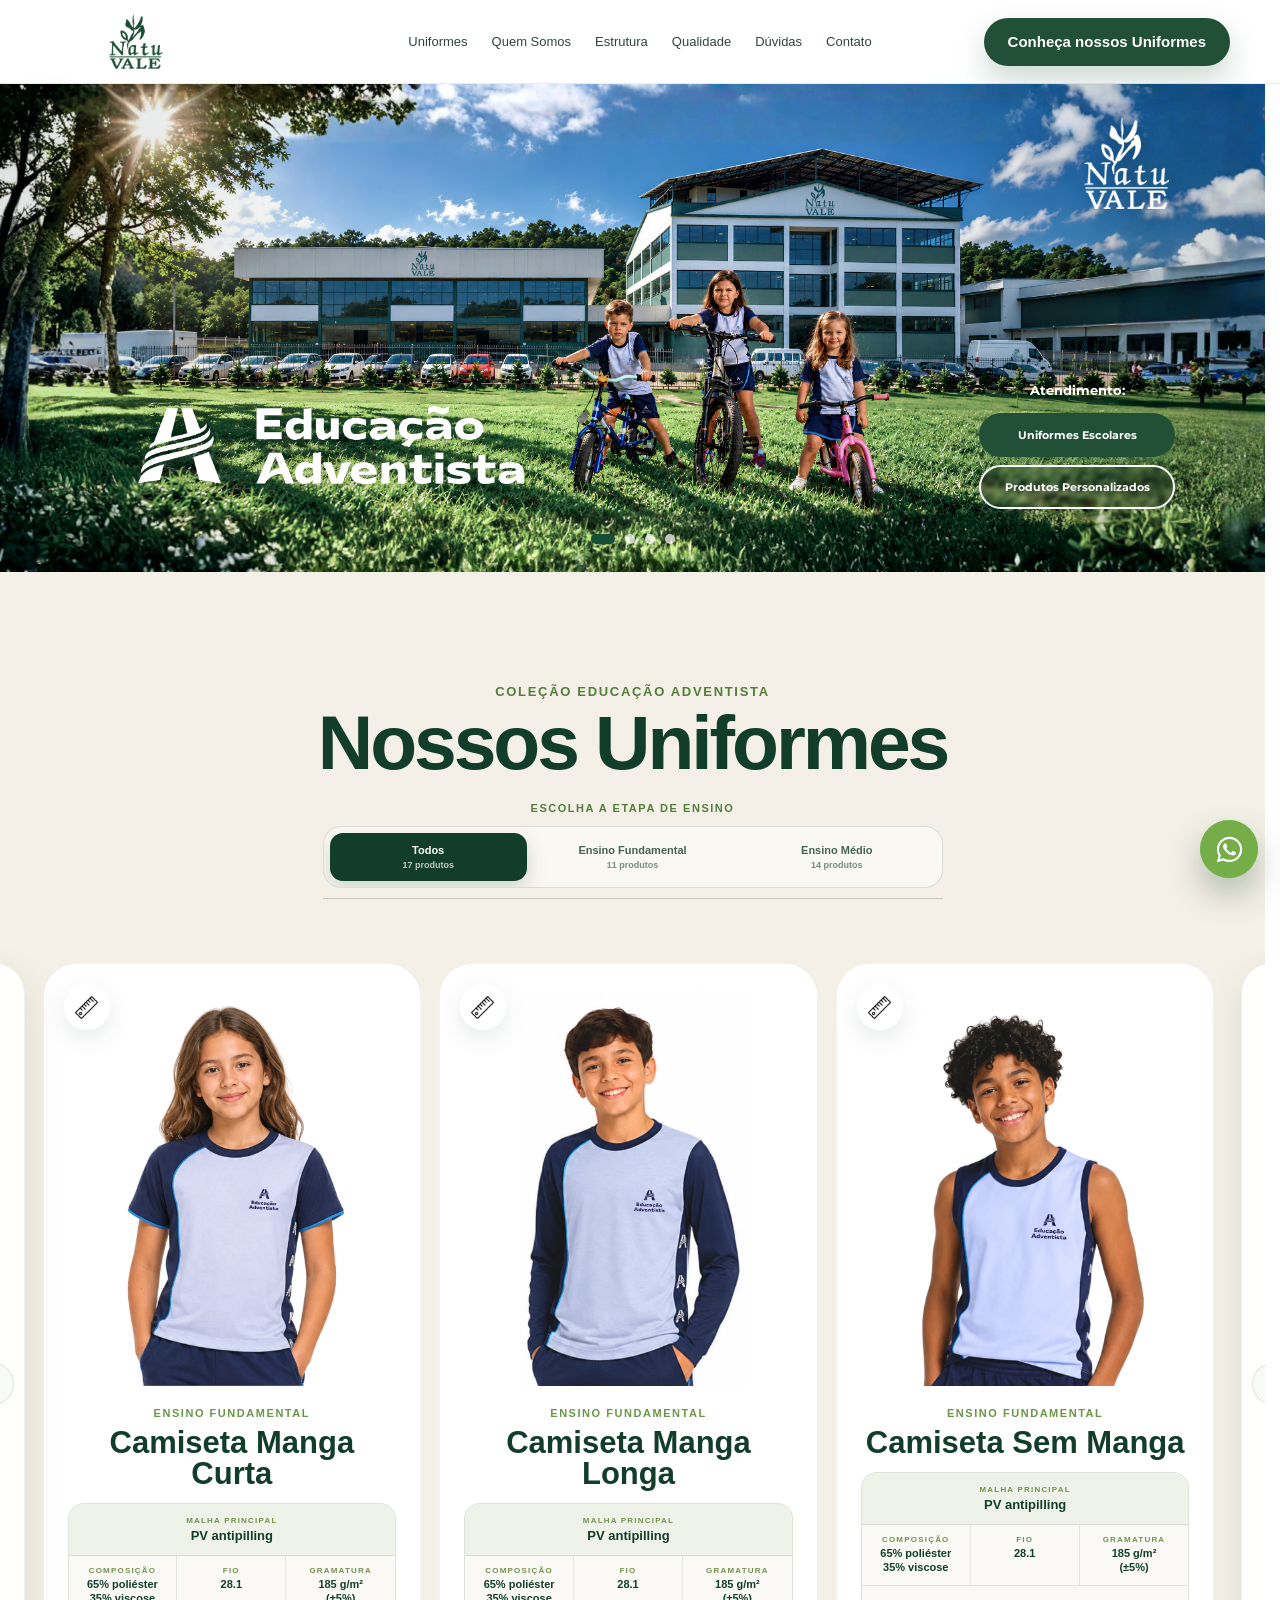
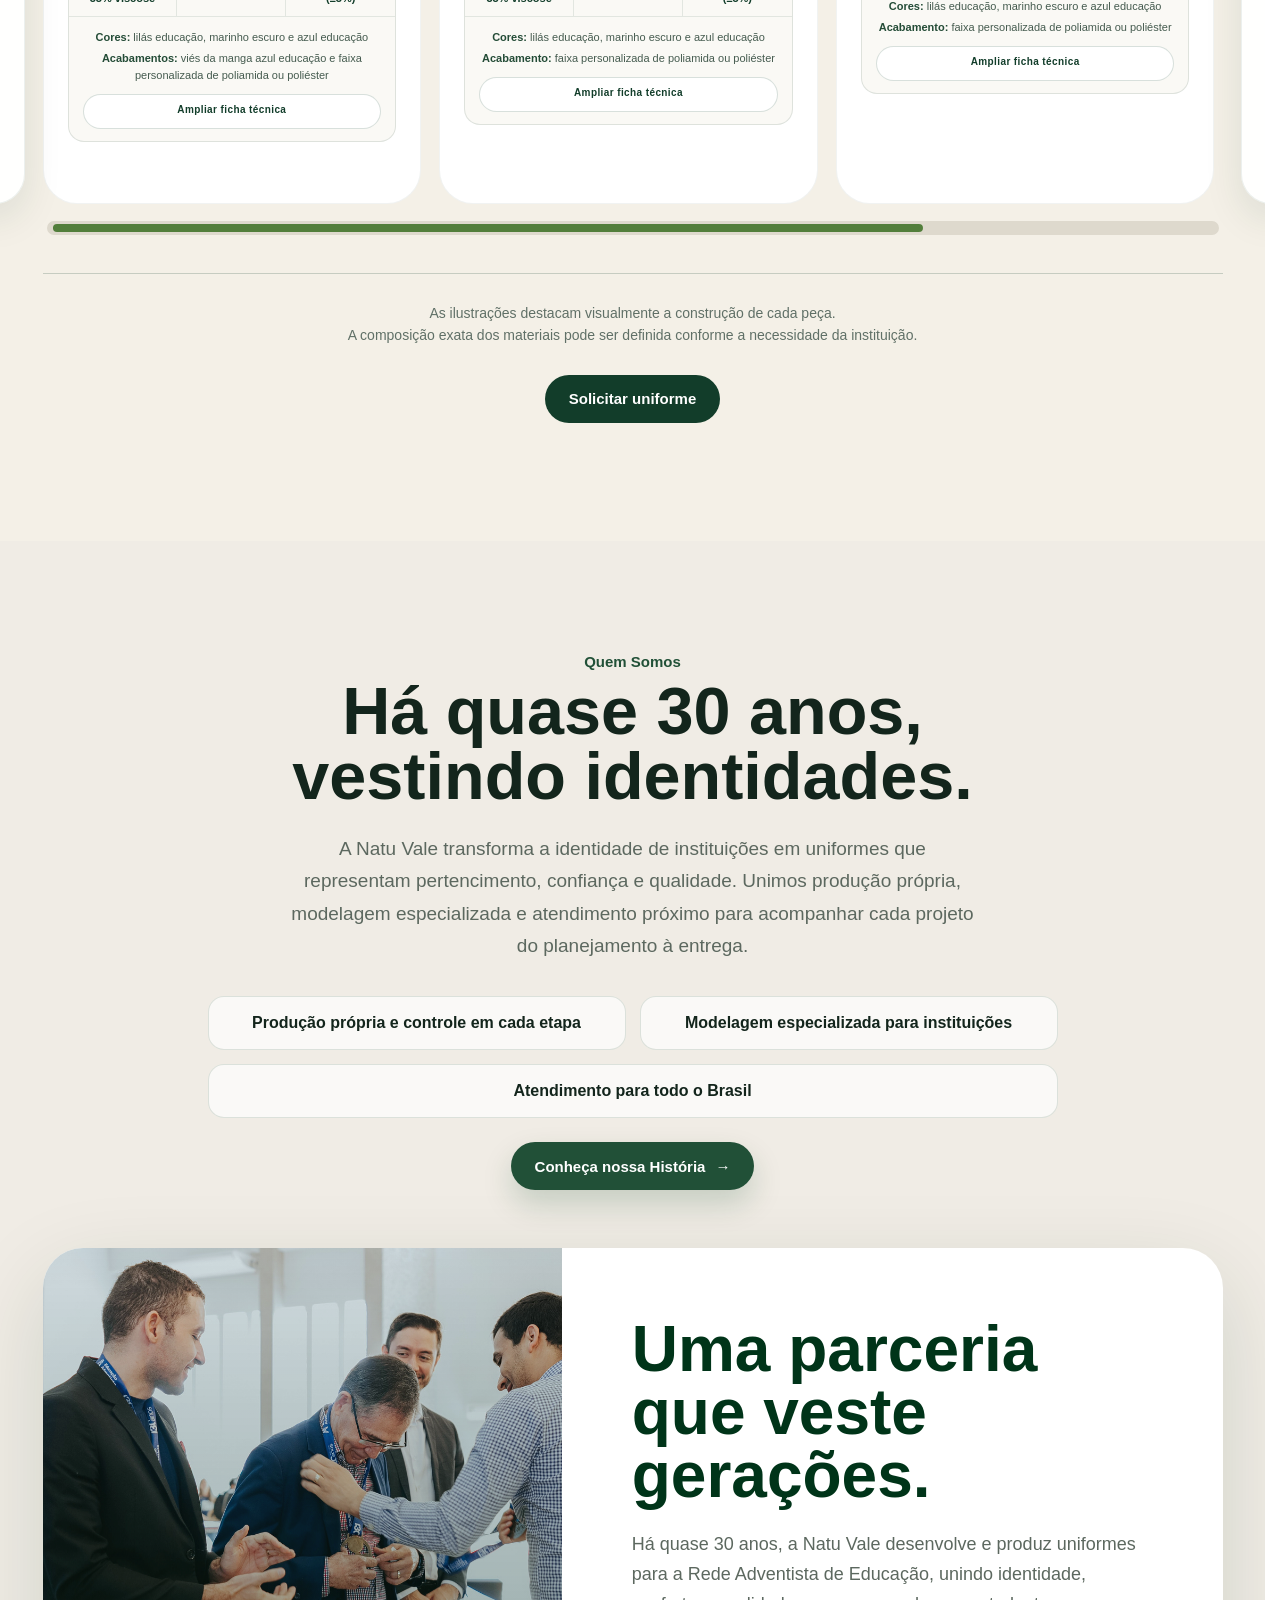
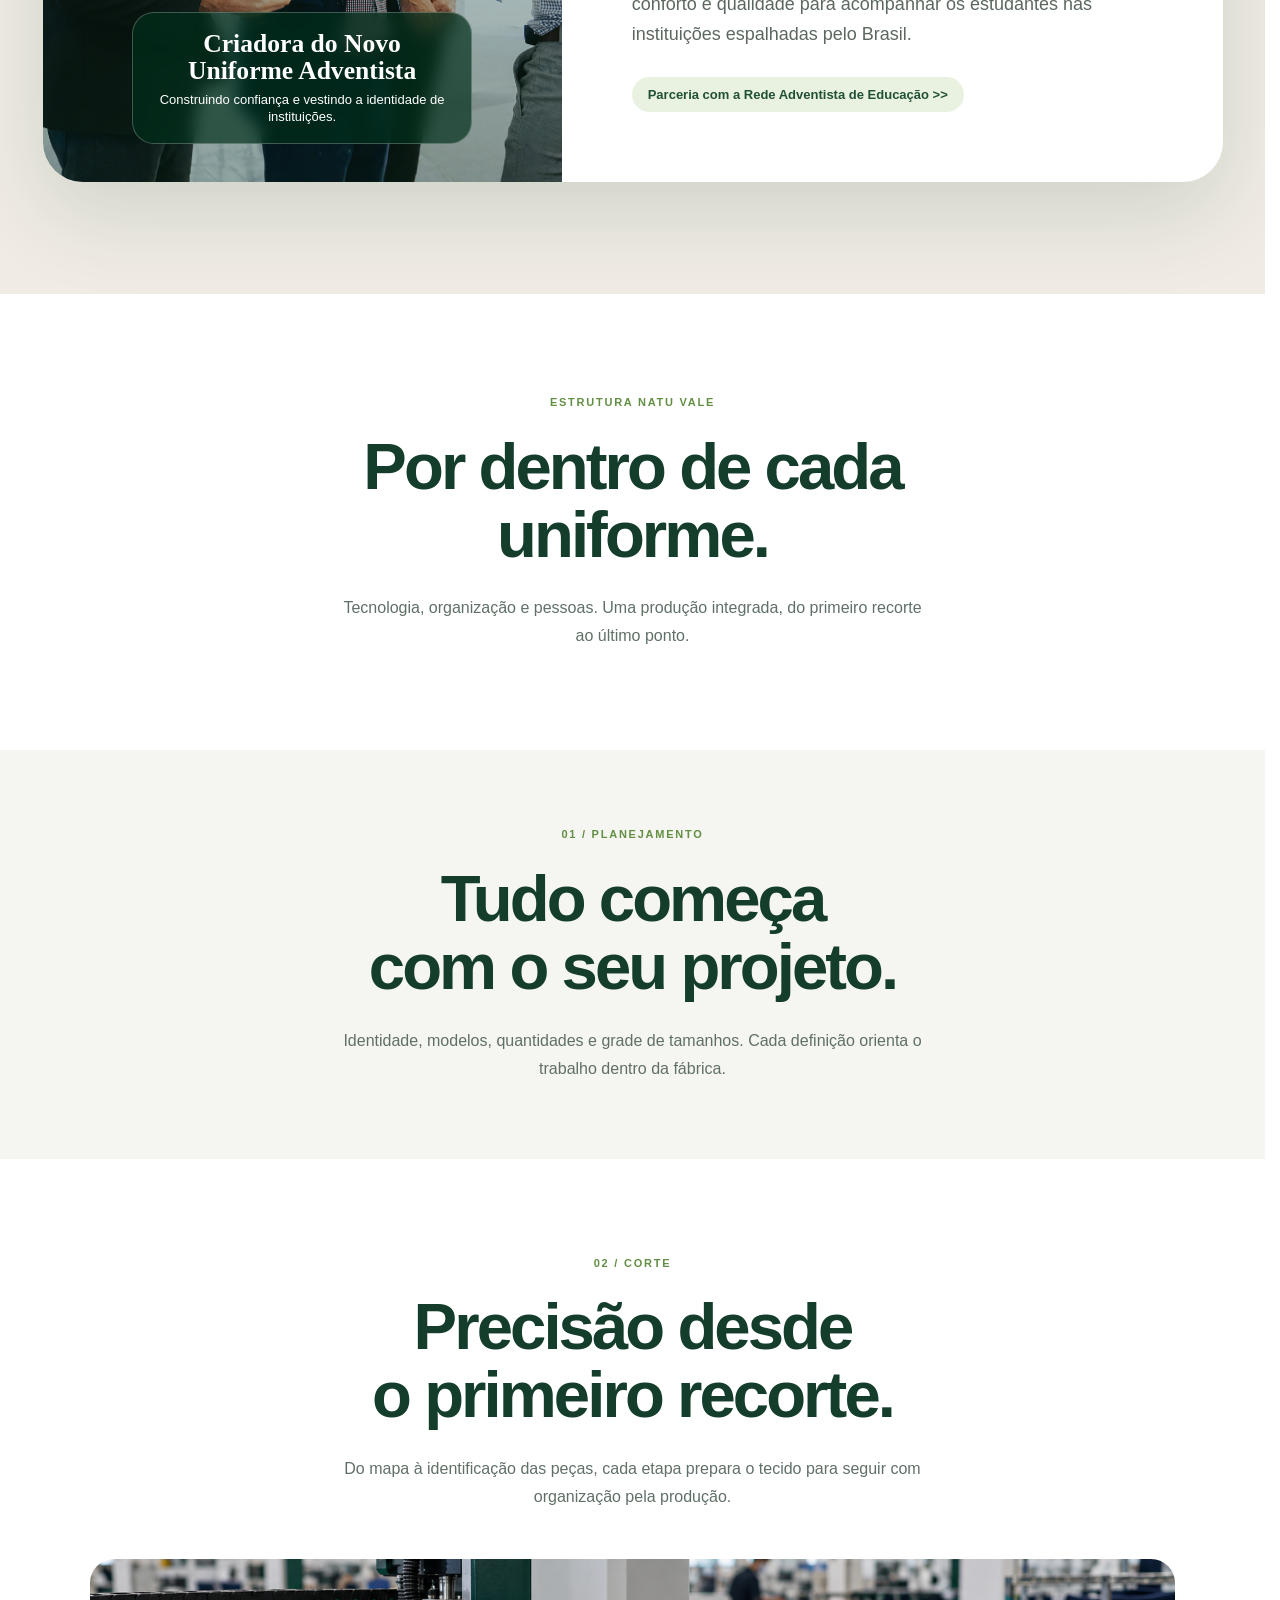
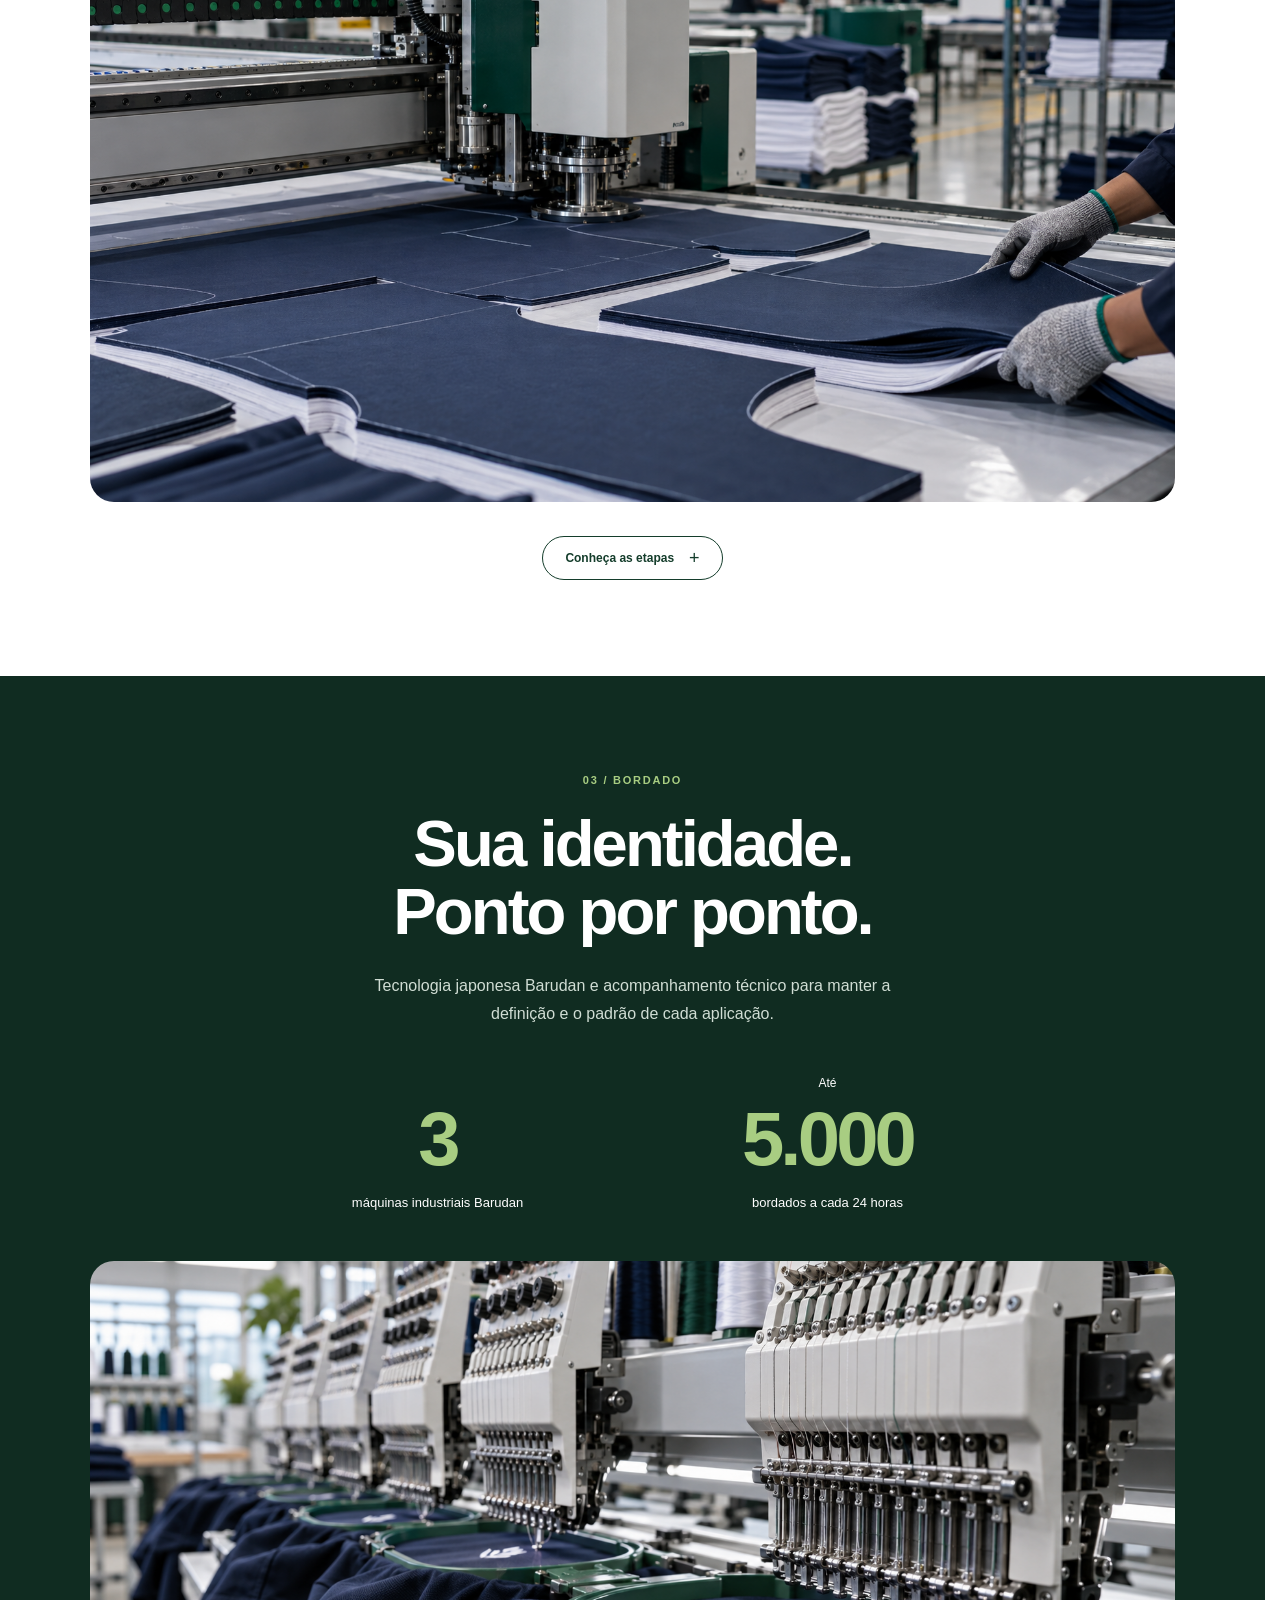
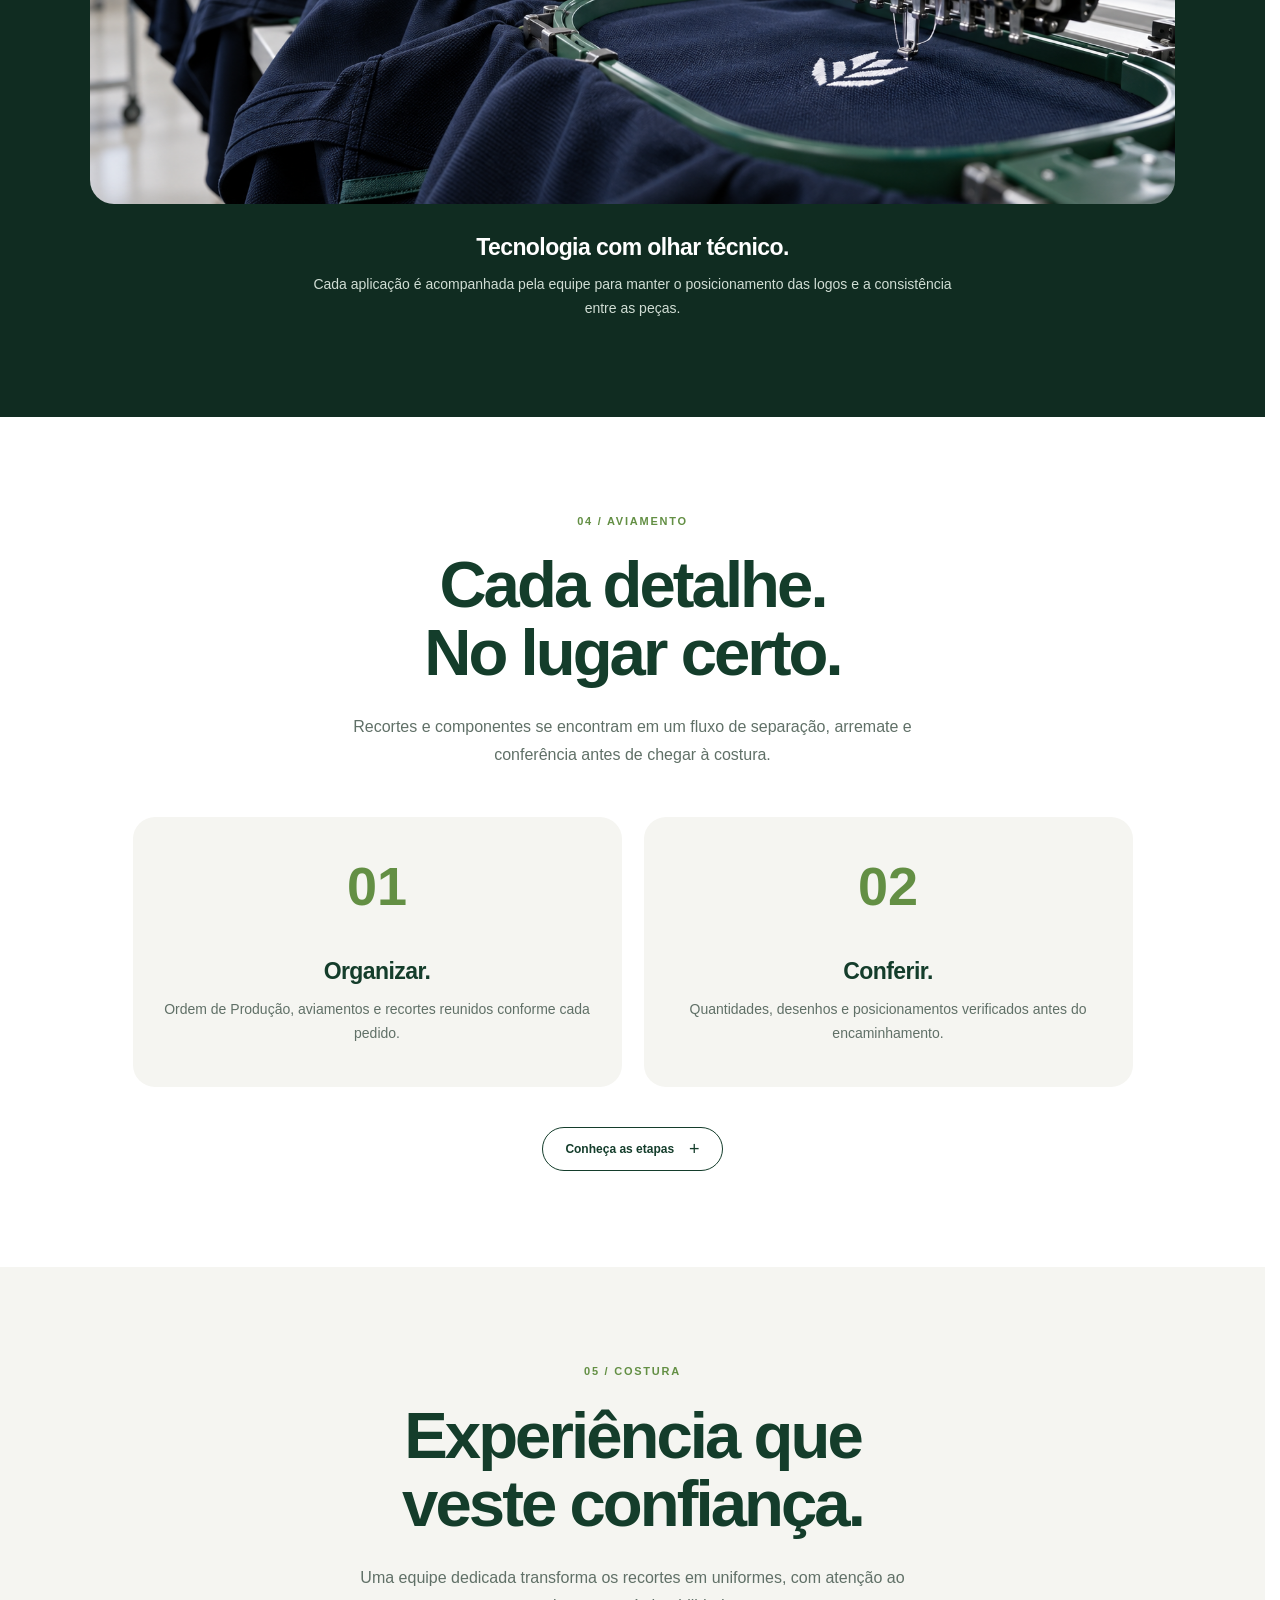
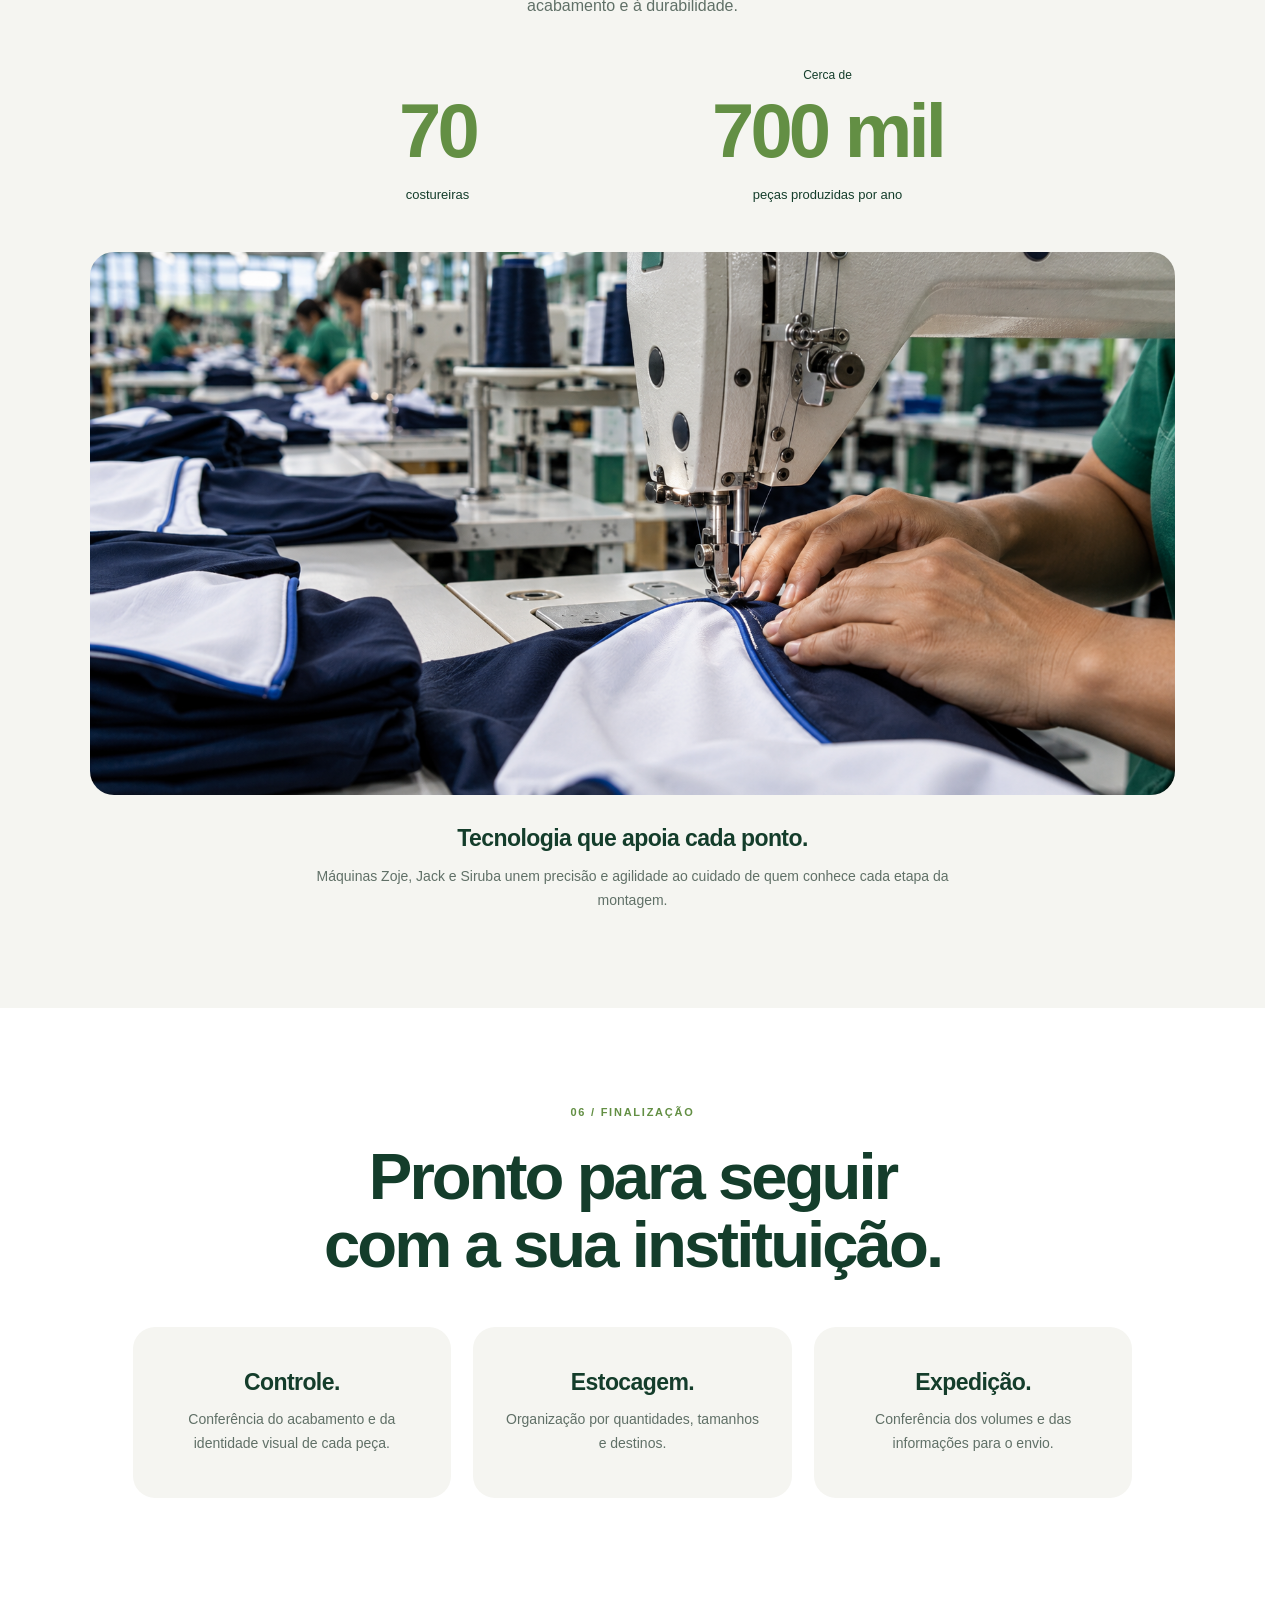
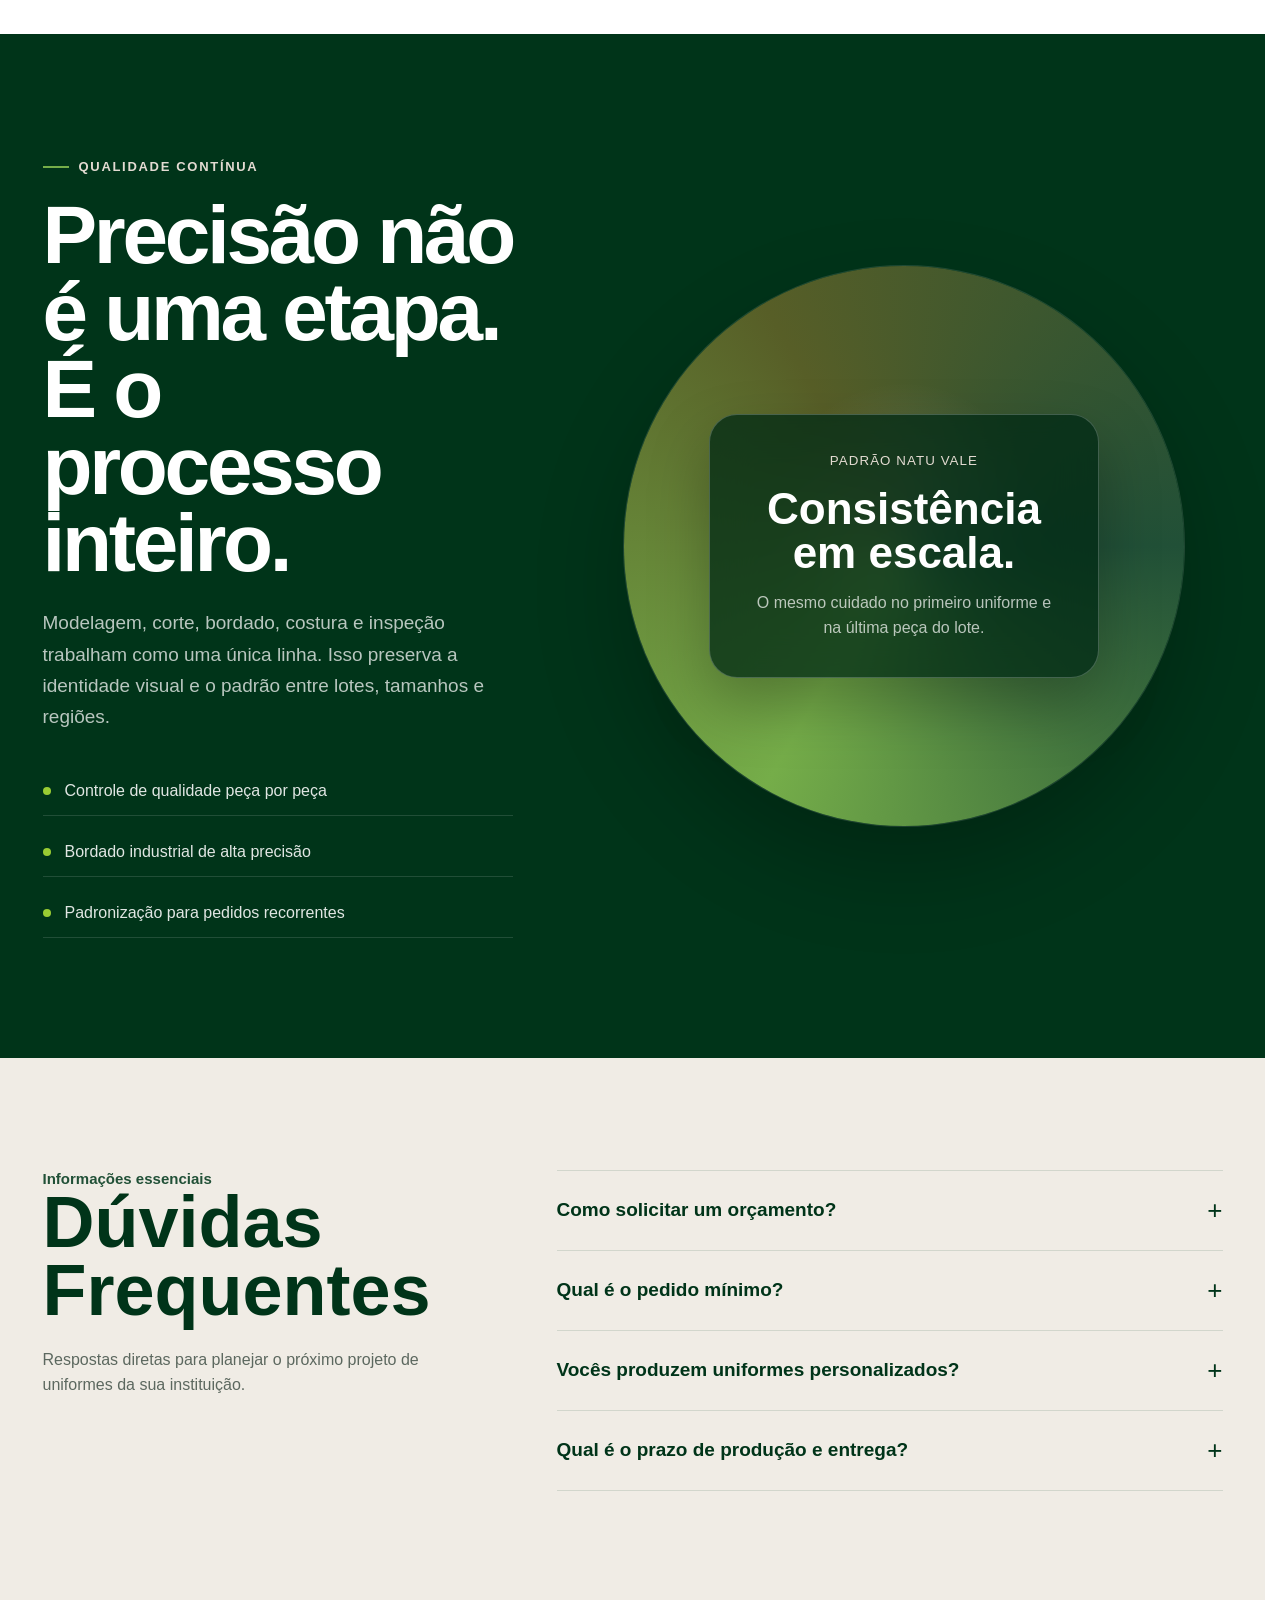
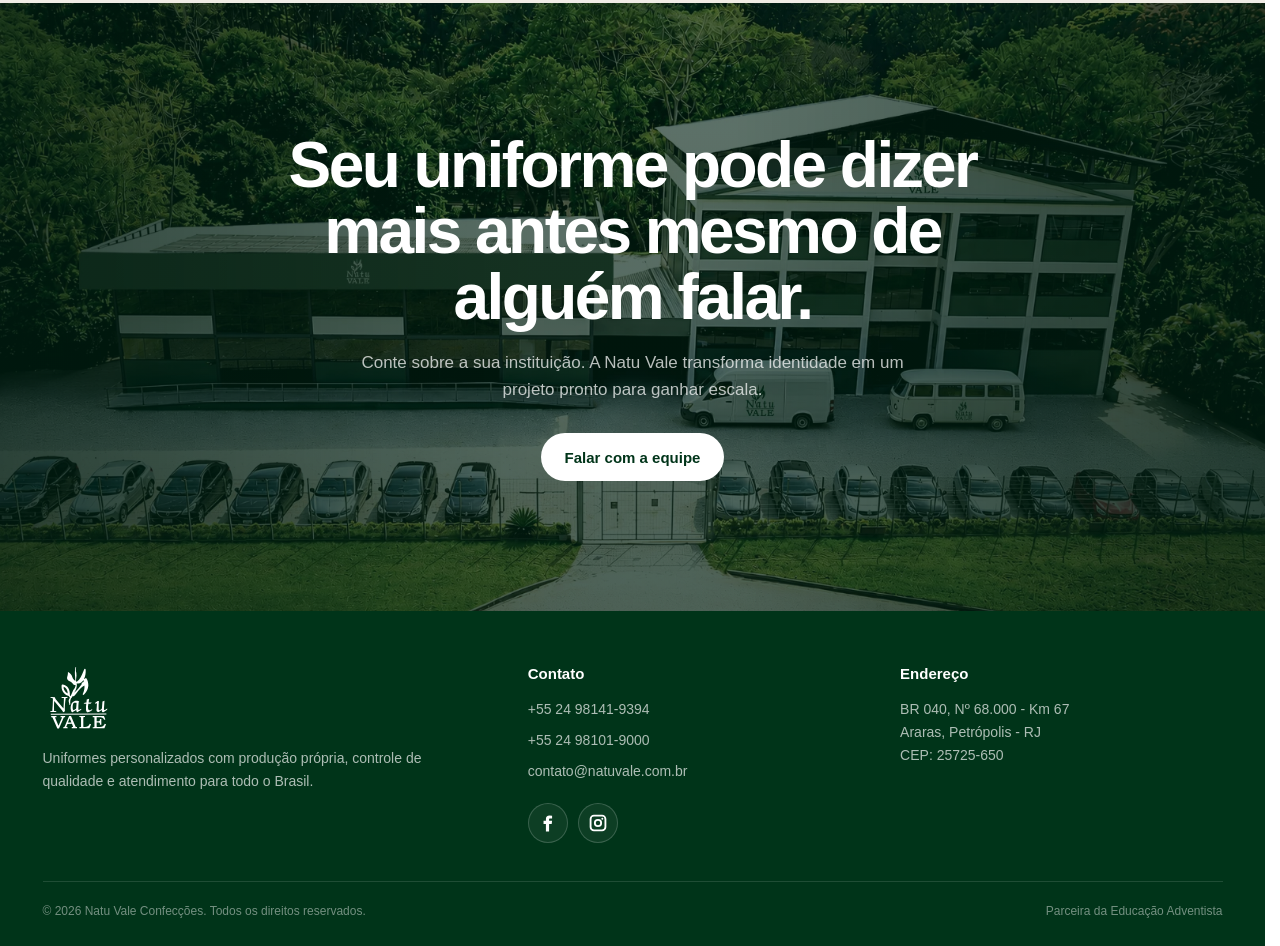
==== index.html @ 0381cebe "isso" ====
<!DOCTYPE html>
<!-- saved from url=(0143)index.html#processo -->
<html lang="pt-BR"><head><meta http-equiv="Content-Type" content="text/html; charset=UTF-8">
  
  <!-- REGRA PERMANENTE NVC: zoom para ampliar é permitido; reduzir abaixo de 100% e estender a página é proibido. -->
  <meta name="viewport" content="width=device-width, initial-scale=1.0, minimum-scale=1.0, maximum-scale=5.0, user-scalable=yes, viewport-fit=cover">
  <meta name="description" content="Natu Vale Confecções — uniformes personalizados com produção própria, precisão e entrega para todo o Brasil.">
  <title>Natu Vale | Uniformes institucionais com identidade</title>
  <meta property="og:type" content="website">
  <meta property="og:locale" content="pt_BR">
  <meta property="og:site_name" content="Natu Vale">
  <meta property="og:title" content="Natu Vale | Uniformes institucionais com identidade">
  <meta property="og:description" content="Uniformes personalizados com produção própria, precisão e entrega para todo o Brasil.">
  <meta property="og:image" content="https://fonts45.github.io/Natu-Vale/assets/imagens/imagem-ce8d0418743d558f2dca.png">
  <meta property="og:image:secure_url" content="https://fonts45.github.io/Natu-Vale/assets/imagens/imagem-ce8d0418743d558f2dca.png">
  <meta property="og:image:type" content="image/png">
  <meta property="og:image:width" content="1200">
  <meta property="og:image:height" content="630">
  <meta property="og:image:alt" content="Natu Vale — uniformes institucionais com identidade">
  <meta name="twitter:card" content="summary_large_image">
  <meta name="twitter:title" content="Natu Vale | Uniformes institucionais com identidade">
  <meta name="twitter:description" content="Uniformes personalizados com produção própria, precisão e entrega para todo o Brasil.">
  <meta name="twitter:image" content="https://fonts45.github.io/Natu-Vale/assets/imagens/imagem-ce8d0418743d558f2dca.png">
  <link rel="icon" type="image/png" href="./assets/imagens/imagem-e2601258a60584a646aa.png?v=2">
  <link rel="apple-touch-icon" href="./assets/imagens/imagem-e2601258a60584a646aa.png?v=2">
  <link rel="preconnect" href="https://fonts.googleapis.com/">
  <link rel="preconnect" href="https://fonts.gstatic.com/" crossorigin="">
  <link href="https://fonts.googleapis.com/css2?family=Montserrat:wght@600;700&amp;display=swap" rel="stylesheet">
  <style>
/* cyrillic-ext */
@font-face {
  font-family: 'EB Garamond';
  font-style: normal;
  font-weight: 500;
  font-display: swap;
  src: url(https://fonts.gstatic.com/s/ebgaramond/v33/SlGUmQSNjdsmc35JDF1K5GR4SDktYw.woff2) format('woff2');
  unicode-range: U+0460-052F, U+1C80-1C8A, U+20B4, U+2DE0-2DFF, U+A640-A69F, U+FE2E-FE2F;
}
/* cyrillic */
@font-face {
  font-family: 'EB Garamond';
  font-style: normal;
  font-weight: 500;
  font-display: swap;
  src: url(https://fonts.gstatic.com/s/ebgaramond/v33/SlGUmQSNjdsmc35JDF1K5GRxSDktYw.woff2) format('woff2');
  unicode-range: U+0301, U+0400-045F, U+0490-0491, U+04B0-04B1, U+2116;
}
/* greek-ext */
@font-face {
  font-family: 'EB Garamond';
  font-style: normal;
  font-weight: 500;
  font-display: swap;
  src: url(https://fonts.gstatic.com/s/ebgaramond/v33/SlGUmQSNjdsmc35JDF1K5GR5SDktYw.woff2) format('woff2');
  unicode-range: U+1F00-1FFF;
}
/* greek */
@font-face {
  font-family: 'EB Garamond';
  font-style: normal;
  font-weight: 500;
  font-display: swap;
  src: url(https://fonts.gstatic.com/s/ebgaramond/v33/SlGUmQSNjdsmc35JDF1K5GR2SDktYw.woff2) format('woff2');
  unicode-range: U+0370-0377, U+037A-037F, U+0384-038A, U+038C, U+038E-03A1, U+03A3-03FF;
}
/* vietnamese */
@font-face {
  font-family: 'EB Garamond';
  font-style: normal;
  font-weight: 500;
  font-display: swap;
  src: url(https://fonts.gstatic.com/s/ebgaramond/v33/SlGUmQSNjdsmc35JDF1K5GR6SDktYw.woff2) format('woff2');
  unicode-range: U+0102-0103, U+0110-0111, U+0128-0129, U+0168-0169, U+01A0-01A1, U+01AF-01B0, U+0300-0301, U+0303-0304, U+0308-0309, U+0323, U+0329, U+1EA0-1EF9, U+20AB;
}
/* latin-ext */
@font-face {
  font-family: 'EB Garamond';
  font-style: normal;
  font-weight: 500;
  font-display: swap;
  src: url(https://fonts.gstatic.com/s/ebgaramond/v33/SlGUmQSNjdsmc35JDF1K5GR7SDktYw.woff2) format('woff2');
  unicode-range: U+0100-02BA, U+02BD-02C5, U+02C7-02CC, U+02CE-02D7, U+02DD-02FF, U+0304, U+0308, U+0329, U+1D00-1DBF, U+1E00-1E9F, U+1EF2-1EFF, U+2020, U+20A0-20AB, U+20AD-20C0, U+2113, U+2C60-2C7F, U+A720-A7FF;
}
/* latin */
@font-face {
  font-family: 'EB Garamond';
  font-style: normal;
  font-weight: 500;
  font-display: swap;
  src: url(https://fonts.gstatic.com/s/ebgaramond/v33/SlGUmQSNjdsmc35JDF1K5GR1SDk.woff2) format('woff2');
  unicode-range: U+0000-00FF, U+0131, U+0152-0153, U+02BB-02BC, U+02C6, U+02DA, U+02DC, U+0304, U+0308, U+0329, U+2000-206F, U+20AC, U+2122, U+2191, U+2193, U+2212, U+2215, U+FEFF, U+FFFD;
}
/* cyrillic-ext */
@font-face {
  font-family: 'EB Garamond';
  font-style: normal;
  font-weight: 600;
  font-display: swap;
  src: url(https://fonts.gstatic.com/s/ebgaramond/v33/SlGUmQSNjdsmc35JDF1K5GR4SDktYw.woff2) format('woff2');
  unicode-range: U+0460-052F, U+1C80-1C8A, U+20B4, U+2DE0-2DFF, U+A640-A69F, U+FE2E-FE2F;
}
/* cyrillic */
@font-face {
  font-family: 'EB Garamond';
  font-style: normal;
  font-weight: 600;
  font-display: swap;
  src: url(https://fonts.gstatic.com/s/ebgaramond/v33/SlGUmQSNjdsmc35JDF1K5GRxSDktYw.woff2) format('woff2');
  unicode-range: U+0301, U+0400-045F, U+0490-0491, U+04B0-04B1, U+2116;
}
/* greek-ext */
@font-face {
  font-family: 'EB Garamond';
  font-style: normal;
  font-weight: 600;
  font-display: swap;
  src: url(https://fonts.gstatic.com/s/ebgaramond/v33/SlGUmQSNjdsmc35JDF1K5GR5SDktYw.woff2) format('woff2');
  unicode-range: U+1F00-1FFF;
}
/* greek */
@font-face {
  font-family: 'EB Garamond';
  font-style: normal;
  font-weight: 600;
  font-display: swap;
  src: url(https://fonts.gstatic.com/s/ebgaramond/v33/SlGUmQSNjdsmc35JDF1K5GR2SDktYw.woff2) format('woff2');
  unicode-range: U+0370-0377, U+037A-037F, U+0384-038A, U+038C, U+038E-03A1, U+03A3-03FF;
}
/* vietnamese */
@font-face {
  font-family: 'EB Garamond';
  font-style: normal;
  font-weight: 600;
  font-display: swap;
  src: url(https://fonts.gstatic.com/s/ebgaramond/v33/SlGUmQSNjdsmc35JDF1K5GR6SDktYw.woff2) format('woff2');
  unicode-range: U+0102-0103, U+0110-0111, U+0128-0129, U+0168-0169, U+01A0-01A1, U+01AF-01B0, U+0300-0301, U+0303-0304, U+0308-0309, U+0323, U+0329, U+1EA0-1EF9, U+20AB;
}
/* latin-ext */
@font-face {
  font-family: 'EB Garamond';
  font-style: normal;
  font-weight: 600;
  font-display: swap;
  src: url(https://fonts.gstatic.com/s/ebgaramond/v33/SlGUmQSNjdsmc35JDF1K5GR7SDktYw.woff2) format('woff2');
  unicode-range: U+0100-02BA, U+02BD-02C5, U+02C7-02CC, U+02CE-02D7, U+02DD-02FF, U+0304, U+0308, U+0329, U+1D00-1DBF, U+1E00-1E9F, U+1EF2-1EFF, U+2020, U+20A0-20AB, U+20AD-20C0, U+2113, U+2C60-2C7F, U+A720-A7FF;
}
/* latin */
@font-face {
  font-family: 'EB Garamond';
  font-style: normal;
  font-weight: 600;
  font-display: swap;
  src: url(https://fonts.gstatic.com/s/ebgaramond/v33/SlGUmQSNjdsmc35JDF1K5GR1SDk.woff2) format('woff2');
  unicode-range: U+0000-00FF, U+0131, U+0152-0153, U+02BB-02BC, U+02C6, U+02DA, U+02DC, U+0304, U+0308, U+0329, U+2000-206F, U+20AC, U+2122, U+2191, U+2193, U+2212, U+2215, U+FEFF, U+FFFD;
}
/* cyrillic-ext */
@font-face {
  font-family: 'EB Garamond';
  font-style: normal;
  font-weight: 700;
  font-display: swap;
  src: url(https://fonts.gstatic.com/s/ebgaramond/v33/SlGUmQSNjdsmc35JDF1K5GR4SDktYw.woff2) format('woff2');
  unicode-range: U+0460-052F, U+1C80-1C8A, U+20B4, U+2DE0-2DFF, U+A640-A69F, U+FE2E-FE2F;
}
/* cyrillic */
@font-face {
  font-family: 'EB Garamond';
  font-style: normal;
  font-weight: 700;
  font-display: swap;
  src: url(https://fonts.gstatic.com/s/ebgaramond/v33/SlGUmQSNjdsmc35JDF1K5GRxSDktYw.woff2) format('woff2');
  unicode-range: U+0301, U+0400-045F, U+0490-0491, U+04B0-04B1, U+2116;
}
/* greek-ext */
@font-face {
  font-family: 'EB Garamond';
  font-style: normal;
  font-weight: 700;
  font-display: swap;
  src: url(https://fonts.gstatic.com/s/ebgaramond/v33/SlGUmQSNjdsmc35JDF1K5GR5SDktYw.woff2) format('woff2');
  unicode-range: U+1F00-1FFF;
}
/* greek */
@font-face {
  font-family: 'EB Garamond';
  font-style: normal;
  font-weight: 700;
  font-display: swap;
  src: url(https://fonts.gstatic.com/s/ebgaramond/v33/SlGUmQSNjdsmc35JDF1K5GR2SDktYw.woff2) format('woff2');
  unicode-range: U+0370-0377, U+037A-037F, U+0384-038A, U+038C, U+038E-03A1, U+03A3-03FF;
}
/* vietnamese */
@font-face {
  font-family: 'EB Garamond';
  font-style: normal;
  font-weight: 700;
  font-display: swap;
  src: url(https://fonts.gstatic.com/s/ebgaramond/v33/SlGUmQSNjdsmc35JDF1K5GR6SDktYw.woff2) format('woff2');
  unicode-range: U+0102-0103, U+0110-0111, U+0128-0129, U+0168-0169, U+01A0-01A1, U+01AF-01B0, U+0300-0301, U+0303-0304, U+0308-0309, U+0323, U+0329, U+1EA0-1EF9, U+20AB;
}
/* latin-ext */
@font-face {
  font-family: 'EB Garamond';
  font-style: normal;
  font-weight: 700;
  font-display: swap;
  src: url(https://fonts.gstatic.com/s/ebgaramond/v33/SlGUmQSNjdsmc35JDF1K5GR7SDktYw.woff2) format('woff2');
  unicode-range: U+0100-02BA, U+02BD-02C5, U+02C7-02CC, U+02CE-02D7, U+02DD-02FF, U+0304, U+0308, U+0329, U+1D00-1DBF, U+1E00-1E9F, U+1EF2-1EFF, U+2020, U+20A0-20AB, U+20AD-20C0, U+2113, U+2C60-2C7F, U+A720-A7FF;
}
/* latin */
@font-face {
  font-family: 'EB Garamond';
  font-style: normal;
  font-weight: 700;
  font-display: swap;
  src: url(https://fonts.gstatic.com/s/ebgaramond/v33/SlGUmQSNjdsmc35JDF1K5GR1SDk.woff2) format('woff2');
  unicode-range: U+0000-00FF, U+0131, U+0152-0153, U+02BB-02BC, U+02C6, U+02DA, U+02DC, U+0304, U+0308, U+0329, U+2000-206F, U+20AC, U+2122, U+2191, U+2193, U+2212, U+2215, U+FEFF, U+FFFD;
}


    .history-view{position:fixed;inset:0;z-index:3000;background:#f7f3eb}
    .history-view[hidden]{display:none}
    .history-view iframe{display:block;width:100%;height:100%;border:0;background:#f7f3eb}
    body.history-view-open{overflow:hidden}
  
    @media(max-width:640px){
      .about-partner-card .about-inline-visual{align-items:center;justify-content:center}
      .about-inline-seal{margin:auto;text-align:center}
      .about-inline-seal strong,.about-inline-seal span{text-align:center}
    }
    @media(hover:none),(pointer:coarse){
      .about-partner-card .about-inline-visual{align-items:center;justify-content:center}
      .about-inline-seal{margin:auto;text-align:center}
      .about-inline-seal strong,.about-inline-seal span{text-align:center}
    }
  
    /* Qualidade centralizada e processos em grade nas versões compactas. */
    @media(max-width:980px){
      .steps{grid-template-columns:repeat(3,minmax(0,1fr));gap:14px;background:transparent}
      .step{min-height:185px;padding:20px 16px;border:1px solid var(--line);border-radius:20px;background:var(--white)}
    }
    @media(hover:none),(pointer:coarse){
      .precision-copy{text-align:center}
      .precision-copy .eyebrow{justify-content:center}
      .precision-copy>p{margin-left:auto;margin-right:auto;text-align:center}
      .feature-list{justify-items:stretch}
      .feature{justify-content:center;text-align:center}
      .steps{grid-template-columns:repeat(3,minmax(0,1fr));gap:14px;background:transparent}
      .step{min-height:185px;padding:20px 16px;border:1px solid var(--line);border-radius:20px;background:var(--white)}
    }
    @media(max-width:640px){
      .precision-copy{text-align:center}
      .precision-copy .eyebrow{justify-content:center}
      .precision-copy>p{margin-left:auto;margin-right:auto;text-align:center}
      .feature-list{justify-items:stretch}
      .feature{justify-content:center;text-align:center}
      .steps{grid-template-columns:repeat(2,minmax(0,1fr));gap:11px;background:transparent}
      .step{min-height:168px;padding:16px 12px;border:1px solid var(--line);border-radius:18px;background:var(--white)}
      .step b{font-size:11px}
      .step h3{margin-top:11px;font-size:clamp(16px,4.4vw,20px);line-height:1.08}
      .step p{margin-top:7px;font-size:12px;line-height:1.38}
    }
    @media (hover:none) and (max-width:640px), (pointer:coarse) and (max-width:640px){
      .steps{grid-template-columns:repeat(2,minmax(0,1fr));gap:11px}
    }
    @media (hover:none) and (min-width:1180px), (pointer:coarse) and (min-width:1180px){
      .steps{grid-template-columns:repeat(4,minmax(0,1fr));gap:14px;background:transparent}
      .step{padding:22px 18px;border:1px solid var(--line);background:var(--white)}
    }
  
    /* Regra global: nunca separar uma palavra entre duas linhas */
    :where(h1,h2,h3,h4,h5,h6,p,a,button,span,strong,b,small,li,label){
      overflow-wrap: normal !important;
      word-break: normal !important;
      hyphens: none !important;
    }
</style>
  <style>
    :root{
      --white:#FFFFFF;--off-white:#F0ECE5;--institutional:#215037;--dark:#003419;
      --moss:#575E27;--orange-soft:#E3DBD2;--post-green:#75AD49;--light-green:#99CC33;
      --ink:#13251C;--muted:#5C685F;--line:rgba(33,80,55,.14);
      --title:"Arial Rounded MT Bold","Trebuchet MS","Segoe UI",sans-serif;
      --subtitle:"Trebuchet MS","Segoe UI",Arial,sans-serif;
      --body:"Segoe UI",Arial,sans-serif;
      --radius:32px;--shadow:0 30px 90px rgba(0,52,25,.14);
    }
    *{box-sizing:border-box;margin:0;padding:0}
    html{scroll-behavior:smooth}
    body{background:var(--white);color:var(--ink);font-family:var(--body);-webkit-font-smoothing:antialiased;overflow-x:hidden}
    a{color:inherit;text-decoration:none}
    button,a{touch-action:manipulation}
    .container{width:min(1180px,calc(100% - 40px));margin-inline:auto}
    .section{padding:112px 0}
    .brand-mark{display:block;width:62px;height:54px;background:url("./assets/imagens/imagem-9568aa8dc3ceaf195640.svg") center/contain no-repeat;flex:0 0 auto}
    .brand-mark--white{filter:brightness(0) invert(1)}
    .site-header{position:fixed;inset:0 0 auto;z-index:100;height:84px;border-bottom:1px solid rgba(33,80,55,.10);background:rgba(255,255,255,.82);backdrop-filter:saturate(180%) blur(18px);-webkit-backdrop-filter:saturate(180%) blur(18px)}
    .nav{height:100%;display:grid;grid-template-columns:1fr auto 1fr;align-items:center;gap:24px}
    .brand-link{width:168px;height:80px;border-radius:10px;display:flex;align-items:center;justify-content:center;overflow:hidden}.brand-logo{display:block;width:64px;height:60px;object-fit:contain;transform:none}
    .nav-links{display:flex;align-items:center;justify-content:center;gap:24px;font-size:13px;color:#31453A}
    .nav-links a{position:relative;padding:10px 0}
    .nav-links a::after{content:"";position:absolute;left:50%;right:50%;bottom:4px;height:1px;background:var(--institutional);transition:.25s ease}
    .nav-links a:hover::after{left:0;right:0}
    .nav-action{justify-self:end}
    .button{min-height:48px;display:inline-flex;align-items:center;justify-content:center;gap:10px;padding:0 24px;border-radius:999px;font-size:15px;font-weight:700;transition:transform .25s ease,box-shadow .25s ease,background .25s ease}
    .button:hover{transform:translateY(-2px)}
    .button-dark{color:var(--white);background:var(--institutional);box-shadow:0 14px 30px rgba(33,80,55,.22)}
    .button-dark:hover{background:var(--dark);box-shadow:0 18px 38px rgba(0,52,25,.27)}
    .button-light{background:var(--white);color:var(--dark)}
    .button-outline{border:1px solid rgba(0,52,25,.24);color:var(--dark)}
    .hero{min-height:min(88svh,820px);display:flex;align-items:center;padding:136px 0 72px;position:relative;overflow:hidden;isolation:isolate;background:#123d2a}
    .hero-slides{position:absolute;z-index:-2;inset:0;background:#123d2a}
    .hero-slide{position:absolute;inset:-1%;width:102%;height:102%;display:block;object-fit:cover;object-position:center;opacity:0;transform:scale(1.045);transition:opacity 1.25s ease,transform 7s linear;will-change:opacity,transform}
    .hero-slide.is-active{opacity:1;transform:scale(1)}
    .hero::before{content:"";position:absolute;inset:0;z-index:-1;background:linear-gradient(180deg,rgba(0,30,14,.16),rgba(0,30,14,.04) 52%,rgba(0,30,14,.42))}
    .hero-grid{display:block;position:relative;z-index:1}
    .hero-copy{max-width:820px;margin:0 auto;text-align:center;color:var(--white);text-shadow:0 2px 24px rgba(0,30,14,.5)}
    .eyebrow{display:inline-flex;align-items:center;gap:10px;margin-bottom:22px;color:var(--institutional);font-family:var(--subtitle);font-size:13px;font-weight:700;letter-spacing:.13em;text-transform:uppercase}
    .eyebrow::before{content:"";width:26px;height:2px;background:var(--post-green)}
    .hero .eyebrow{justify-content:center;margin-bottom:8px;color:var(--white);font-family:var(--subtitle);font-size:15px;font-weight:800;letter-spacing:.15em}
    .hero .eyebrow::before{display:none}
    .hero h1{max-width:820px;color:var(--white);font-family:var(--title);font-size:clamp(48px,5.4vw,76px);font-weight:900;letter-spacing:-.035em;line-height:1.02}
    .hero-title-line{display:inline-block;white-space:nowrap}
    .hero-tagline{margin-top:14px;color:var(--white);font-family:var(--title);font-size:clamp(27px,3vw,42px);font-weight:600;letter-spacing:-.025em;line-height:1}
    .hero-lead{max-width:900px;margin:22px auto 0;color:rgba(255,255,255,.94);font-family:var(--subtitle);font-size:clamp(18px,1.7vw,22px);font-weight:600;line-height:1.5;white-space:nowrap}
    .hero-lead-break{display:inline}
    .hero-actions{display:flex;flex-wrap:wrap;justify-content:center;gap:12px;margin-top:34px}
    .hero-service-label{flex:0 0 100%;display:block;margin-bottom:2px;color:#fff;font-family:var(--subtitle);font-size:16px;font-weight:800;letter-spacing:.03em;text-align:center}
    .hero .button{text-shadow:none}
    .hero .button-outline{border-color:rgba(255,255,255,.72);color:var(--white);background:rgba(0,30,14,.22);backdrop-filter:blur(12px)}
    .hero .button-outline:hover{border-color:var(--white);background:rgba(255,255,255,.14)}
    .hero-note{width:max-content;max-width:100%;display:flex;align-items:center;gap:11px;margin-top:28px;color:var(--muted);font-size:13px;border-radius:999px;transition:color .25s ease}
    .hero-note:hover{color:var(--institutional)}
    .hero-note i{position:relative;width:7px;height:7px;flex:0 0 auto;border-radius:50%;background:var(--post-green);box-shadow:0 0 0 6px rgba(117,173,73,.14)}
    .hero-note i::after{content:"";position:absolute;inset:-6px;border-radius:50%;background:rgba(153,204,51,.28);animation:history-pulse 2s ease-out infinite;z-index:-1}
    @keyframes history-pulse{0%{transform:scale(.55);opacity:.75}68%,100%{transform:scale(2.35);opacity:0}}
    .hero-trust{display:grid;grid-template-columns:repeat(2,minmax(0,1fr));gap:11px 20px;max-width:780px;margin:28px auto 0;padding:18px 22px;border:1px solid rgba(255,255,255,.25);border-radius:22px;background:rgba(0,30,14,.34);backdrop-filter:blur(14px);text-shadow:none}
.hero-trust span{display:flex;align-items:center;gap:10px;color:rgba(255,255,255,.92);font-family:Calibri,"Segoe UI",Arial,sans-serif;font-size:15px;line-height:1.4;text-align:left}
.hero-trust span::before{content:"";display:block;width:20px;height:20px;flex:0 0 20px;border-radius:50%;background:radial-gradient(circle at center,#76b64a 0 4px,rgba(153,204,51,.18) 4.5px 100%)}
    .fabric-stage{min-height:620px;position:relative;border-radius:48px;overflow:hidden;background:radial-gradient(circle at 76% 20%,rgba(255,255,255,.14),transparent 24%),linear-gradient(145deg,var(--institutional),var(--dark) 74%);box-shadow:var(--shadow);isolation:isolate}
    .fabric-stage::before{content:"";position:absolute;inset:0;background-image:radial-gradient(rgba(255,255,255,.16) 1.1px,transparent 1.1px);background-size:22px 22px;mask-image:linear-gradient(135deg,transparent 15%,#000 70%);opacity:.45}
    .fabric-botanical-art{position:absolute;z-index:0;inset:-4%;width:108%;height:108%;object-fit:cover;transform:translate3d(var(--art-x,0),var(--art-y,0),0) scale(1.035);transition:transform .32s cubic-bezier(.2,.7,.2,1),filter .32s ease;will-change:transform;filter:saturate(.98) contrast(1.02)}
    .fabric-stage:hover .fabric-botanical-art{filter:saturate(1.06) contrast(1.03)}
    .hero-products{position:absolute;z-index:1;inset:42px 24px 142px;pointer-events:none}
    .hero-product{position:absolute;top:38px;width:39%;height:78%;border:1px solid rgba(255,255,255,.5);border-radius:25px;overflow:hidden;background:#fcf0d9;box-shadow:0 24px 48px rgba(0,30,14,.24);transition:transform .5s cubic-bezier(.2,.75,.25,1),filter .4s ease}
    .hero-product img{width:100%;height:100%;display:block;object-fit:cover;object-position:center top}
    .hero-product--left{left:1%;transform:rotate(-6deg) translateY(34px);filter:brightness(.9)}
    .hero-product--center{z-index:2;left:30.5%;width:42%;height:88%;top:0;transform:translateY(5px)}
    .hero-product--right{right:0;transform:rotate(6deg) translateY(34px);filter:brightness(.92)}
    .fabric-stage:hover .hero-product--left{transform:rotate(-8deg) translate(-7px,25px)}
    .fabric-stage:hover .hero-product--center{transform:translateY(-3px) scale(1.015)}
    .fabric-stage:hover .hero-product--right{transform:rotate(8deg) translate(7px,25px)}
    .botanical-art{position:absolute;inset:0;pointer-events:none}
    .plant-stem{position:absolute;display:block;border-left-style:solid;border-radius:50%;transform-origin:bottom center}
    .plant-leaf{position:absolute;display:block;border-radius:100% 0 100% 0;transform-origin:center;filter:drop-shadow(0 20px 20px rgba(0,30,14,.18))}
    .fold{position:absolute;border-radius:999px;filter:drop-shadow(0 24px 24px rgba(0,30,14,.18));transition:transform .28s cubic-bezier(.2,.7,.2,1);will-change:transform}
    .fold-one{width:520px;height:150px;left:-130px;top:90px;transform:translate3d(var(--fold-one-x,0),var(--fold-one-y,0),0) rotate(34deg);background:linear-gradient(180deg,#94C76C,var(--post-green) 55%,#4A8732)}
    .fold-two{width:570px;height:178px;right:-215px;top:222px;transform:translate3d(var(--fold-two-x,0),var(--fold-two-y,0),0) rotate(-28deg);background:linear-gradient(180deg,var(--off-white),var(--orange-soft) 54%,#C9BEB1)}
    .fold-three{width:530px;height:130px;left:-82px;bottom:70px;transform:translate3d(var(--fold-three-x,0),var(--fold-three-y,0),0) rotate(-18deg);background:linear-gradient(180deg,#2D6347,var(--institutional) 60%,#153E2A)}
    .fabric-stage:hover{box-shadow:0 42px 88px rgba(0,52,25,.24)}
    .fabric-label{position:absolute;z-index:2;left:34px;right:34px;bottom:34px;display:flex;align-items:flex-end;justify-content:space-between;gap:20px;padding:28px;border:1px solid rgba(255,255,255,.22);border-radius:24px;color:var(--white);background:rgba(0,52,25,.52);backdrop-filter:blur(16px);transform:translate3d(var(--label-x,0),var(--label-y,0),0);transition:transform .28s cubic-bezier(.2,.7,.2,1),box-shadow .28s ease;will-change:transform}
    .fabric-stage:hover .fabric-label{box-shadow:0 18px 42px rgba(0,30,14,.22)}
    .fabric-label span{font-size:13px;color:rgba(255,255,255,.72)}
    .fabric-label strong{display:block;margin-top:5px;font-family:var(--title);font-size:31px;font-weight:600}
    .fabric-label b{font-family:var(--subtitle);font-size:14px;font-weight:400;text-align:right;color:var(--orange-soft)}
    .uniform-showcase{padding:112px 0;color:var(--white);background:radial-gradient(circle at 82% 22%,rgba(117,173,73,.17),transparent 28%),var(--dark);overflow:hidden}
    .uniform-head{display:flex;align-items:flex-end;justify-content:space-between;gap:54px}
    .uniform-copy{max-width:760px}
    .uniform-showcase .eyebrow{color:var(--light-green)}
    .uniform-showcase h2{font-family:var(--title);font-size:clamp(52px,6vw,78px);font-weight:600;line-height:.94;letter-spacing:-.035em}
    .uniform-intro{margin-top:26px;color:rgba(255,255,255,.72);font-family:var(--subtitle);font-size:20px;line-height:1.6}
    .uniform-actions{flex:0 0 auto;display:flex;flex-direction:column;align-items:flex-end;gap:16px;padding-bottom:4px}
    .uniform-drag-hint{display:flex;align-items:center;gap:10px;color:rgba(255,255,255,.68);font-size:13px}
    .uniform-drag-hint i{width:34px;height:1px;background:var(--light-green);box-shadow:10px 0 0 rgba(153,204,51,.44)}
    .uniform-carousel{position:relative;margin-top:54px;padding:0 60px}
    .uniform-rail{display:flex;gap:0;overflow-x:auto;padding:12px 0 30px;scroll-snap-type:x mandatory;overscroll-behavior-x:contain;scrollbar-width:none;cursor:grab;user-select:none;touch-action:pan-y}
    .uniform-rail::-webkit-scrollbar{display:none}
    .uniform-rail.is-dragging{cursor:grabbing;scroll-snap-type:none}
    .uniform-slide{flex:0 0 100%;min-height:650px;position:relative;display:grid;grid-template-columns:minmax(280px,.85fr) minmax(440px,1.15fr);align-items:center;gap:32px;padding:46px 54px;overflow:hidden;scroll-snap-align:start;scroll-snap-stop:always;border:1px solid rgba(255,255,255,.17);border-radius:42px;color:var(--white);background:linear-gradient(135deg,#215037,#003419);box-shadow:0 28px 64px rgba(0,0,0,.22);isolation:isolate}
    .uniform-slide:nth-child(2){background:linear-gradient(135deg,#575e27,#215037)}
    .uniform-slide:nth-child(3){background:linear-gradient(135deg,#003419,#2f6748)}
    .uniform-slide:nth-child(4){background:linear-gradient(135deg,#215037,#575e27)}
    .uniform-slide::before{content:"";position:absolute;z-index:0;width:min(590px,58%);aspect-ratio:1;right:5%;top:50%;transform:translateY(-50%);border-radius:50%;background:radial-gradient(circle at 34% 28%,rgba(153,204,51,.78),rgba(117,173,73,.32) 46%,rgba(0,52,25,.18) 70%);box-shadow:0 30px 70px rgba(0,0,0,.2)}
    .uniform-slide::after{content:"";position:absolute;z-index:0;inset:0;background:radial-gradient(circle at 13% 14%,rgba(255,255,255,.1),transparent 28%);pointer-events:none}
    .uniform-slide-media{height:550px;position:relative;z-index:2;grid-column:2;grid-row:1;display:grid;place-items:center;overflow:hidden}
    .uniform-shirt{position:relative;z-index:2;width:min(470px,88%);max-height:520px;object-fit:contain;clip-path:polygon(39% 12%,61% 12%,66% 16%,77% 19%,90% 27%,97% 46%,83% 50%,82% 91%,71% 94%,29% 94%,18% 91%,17% 50%,3% 46%,10% 27%,23% 19%,34% 16%);filter:drop-shadow(0 24px 22px rgba(0,36,18,.26));transform:translateY(14px) scale(1.08);pointer-events:none}
    .uniform-slide.view-collar .uniform-shirt{transform:translateY(134px) scale(1.78)}
    .uniform-slide.view-logo .uniform-shirt{transform:translate(-68px,108px) scale(2.02)}
    .uniform-slide.view-sleeve .uniform-shirt{transform:translate(96px,100px) scale(1.76)}
    .uniform-slide-copy{position:relative;z-index:4;grid-column:1;grid-row:1;max-width:430px;padding:8px 0}
    .uniform-slide-copy span{display:inline-block;color:var(--light-green);font-family:var(--subtitle);font-size:12px;font-weight:700;letter-spacing:.14em;text-transform:uppercase}
    .uniform-slide-copy h3{margin-top:14px;font-family:var(--title);font-size:clamp(48px,5vw,68px);font-weight:600;line-height:.94;letter-spacing:-.03em}
    .uniform-slide-copy p{max-width:390px;margin-top:24px;color:rgba(255,255,255,.76);font-size:18px;line-height:1.55}
    .uniform-slide:nth-child(even) .uniform-slide-media{grid-column:1}
    .uniform-slide:nth-child(even) .uniform-slide-copy{grid-column:2;padding-left:34px}
    .uniform-slide:nth-child(even)::before{right:auto;left:5%}
    .uniform-arrow{position:absolute;z-index:8;top:46%;width:54px;height:54px;display:grid;place-items:center;border:0;border-radius:50%;color:var(--dark);background:rgba(255,255,255,.94);box-shadow:0 16px 36px rgba(0,0,0,.22);font-family:var(--subtitle);font-size:35px;line-height:1;cursor:pointer;transition:transform .2s ease,opacity .2s ease}
    .uniform-arrow:hover{transform:scale(1.07)}
    .uniform-arrow:disabled{opacity:.28;cursor:default;transform:none}
    .uniform-arrow--prev{left:0}.uniform-arrow--next{right:0}
    .uniform-progress{width:min(420px,58%);height:4px;position:relative;margin:4px auto 0;border-radius:4px;background:rgba(255,255,255,.15)}
    .uniform-progress span{width:34%;height:100%;position:absolute;left:0;top:0;border-radius:4px;background:var(--light-green);transition:left .15s linear}
    .statement{text-align:center;background:var(--white)}
    .statement-inner{max-width:1020px;margin:auto}
    .kicker{color:var(--institutional);font-family:var(--subtitle);font-size:15px;font-weight:700}
    .statement h2,.section-heading h2{margin-top:18px;color:var(--dark);font-family:var(--title);font-size:clamp(42px,6.2vw,78px);font-weight:600;letter-spacing:-.035em;line-height:.98}
    .statement p{max-width:760px;margin:26px auto 0;color:var(--muted);font-size:20px;line-height:1.6}
    .stats{display:grid;grid-template-columns:repeat(3,1fr);gap:1px;margin-top:72px;overflow:hidden;border:1px solid var(--line);border-radius:28px;background:var(--line)}
    .stat{padding:42px 28px;background:var(--off-white);text-align:left}
    .stat strong{display:block;color:var(--dark);font-family:var(--title);font-size:clamp(38px,5vw,64px);line-height:1;font-weight:600}
    .stat span{display:block;margin-top:12px;color:var(--muted);font-size:15px;line-height:1.45}
    .brazil-section{background:linear-gradient(180deg,#fff 0%,#f4f0e7 100%)}
    .brazil-section .statement-inner{max-width:1120px}
    .brazil-title-group{width:100%;display:flex;flex-direction:column;align-items:center;margin-top:18px;text-align:center;color:var(--dark);font-family:var(--title);font-size:clamp(42px,6.2vw,78px);font-weight:600;letter-spacing:-.035em;line-height:.98}.brazil-title-group span{display:block;width:100%;text-align:center;white-space:nowrap}
    .brazil-summary{display:grid;grid-template-columns:repeat(2,minmax(0,1fr));gap:16px;margin-top:48px}
    .brazil-summary-card{display:flex;min-height:174px;flex-direction:column;align-items:center;justify-content:center;padding:27px 30px;border:1px solid rgba(18,61,42,.14);border-radius:22px;background:rgba(255,255,255,.76);text-align:center;box-shadow:0 14px 38px rgba(18,61,42,.06)}
    .brazil-summary-card span{display:block;color:#638548;font-family:var(--subtitle);font-size:11px;font-weight:800;letter-spacing:.14em;text-transform:uppercase}
    .brazil-summary-card strong{display:block;margin-top:8px;color:var(--dark);font-family:var(--title);font-size:clamp(34px,4vw,54px);line-height:1}
    .brazil-summary-card small{display:block;margin-top:8px;color:var(--muted);font-size:13px}
    .brazil-map-layout{display:grid;grid-template-columns:minmax(0,1.2fr) minmax(280px,.8fr);align-items:center;gap:42px;margin-top:38px;padding:34px;border:1px solid rgba(18,61,42,.12);border-radius:32px;background:#fff;box-shadow:0 24px 70px rgba(18,61,42,.08)}
    .brazil-map-wrap{min-height:520px;display:grid;place-items:center;position:relative}
    .brazil-map{width:min(100%,500px);height:auto;filter:drop-shadow(0 18px 22px rgba(18,61,42,.14))}
    .brazil-region{cursor:pointer;outline:none;transition:filter .2s ease,opacity .2s ease}
    .brazil-region path{stroke:#fff;stroke-width:5;vector-effect:non-scaling-stroke;transition:filter .2s ease,opacity .2s ease}
    .brazil-region:hover path,.brazil-region:focus path,.brazil-region.is-active path{filter:brightness(.88) saturate(1.1)}
    .brazil-region-label{pointer-events:none;fill:#fff;font-family:Arial,sans-serif;font-size:17px;font-weight:800;text-anchor:middle;text-shadow:0 2px 5px rgba(0,0,0,.35)}
    .brazil-map-detail{padding:32px;border-radius:25px;background:#123d2a;color:#fff;text-align:left;box-shadow:0 20px 50px rgba(18,61,42,.2)}
    .brazil-map-detail span{display:block;color:#a8ce75;font-family:var(--subtitle);font-size:11px;font-weight:800;letter-spacing:.16em;text-transform:uppercase}
    .brazil-map-detail h3{margin-top:10px;font-family:var(--title);font-size:clamp(32px,4vw,48px);line-height:1}
    .brazil-map-detail strong{display:block;margin-top:25px;font-family:var(--title);font-size:clamp(30px,4vw,46px);line-height:1}
    .brazil-map-detail p{margin:10px 0 0;color:rgba(255,255,255,.76);font-size:15px;line-height:1.55}
    .brazil-map-hint{margin-top:18px!important;color:#607067!important;font-size:13px!important}
    .precision{padding:120px 0;color:var(--white);background:var(--dark);overflow:hidden}
    .precision-grid{display:grid;grid-template-columns:.85fr 1.15fr;align-items:center;gap:72px}
    .precision .eyebrow{color:var(--orange-soft)}
    .precision h2{font-family:var(--title);font-size:clamp(48px,6.4vw,82px);font-weight:600;letter-spacing:-.04em;line-height:.94}
    .precision-copy>p{max-width:520px;margin-top:26px;color:rgba(255,255,255,.72);font-size:19px;line-height:1.65}
    .feature-list{display:grid;gap:12px;margin-top:34px}
    .feature{display:flex;align-items:center;gap:14px;padding:15px 0;border-bottom:1px solid rgba(255,255,255,.13);color:rgba(255,255,255,.88)}
    .feature i{width:8px;height:8px;border-radius:50%;background:var(--light-green)}
    .precision-visual{min-height:650px;position:relative;display:grid;place-items:center}
    .halo{width:min(560px,88%);aspect-ratio:1;border-radius:50%;background:radial-gradient(circle at 50% 44%,rgba(255,255,255,.16),transparent 31%),conic-gradient(from 90deg,var(--institutional),var(--post-green),var(--moss),var(--institutional));box-shadow:0 0 0 1px rgba(255,255,255,.12),0 40px 90px rgba(0,0,0,.24);animation:slow-spin 28s linear infinite}
    .quality-card{position:absolute;z-index:2;width:min(390px,72%);padding:36px;border:1px solid rgba(255,255,255,.22);border-radius:28px;background:rgba(0,42,20,.76);backdrop-filter:blur(20px);box-shadow:0 28px 60px rgba(0,0,0,.26)}
    .quality-card small{color:var(--orange-soft);font-family:var(--subtitle);letter-spacing:.08em;text-transform:uppercase}
    .quality-card strong{display:block;margin-top:18px;font-family:var(--title);font-size:44px;font-weight:600;line-height:1}
    .quality-card p{margin-top:16px;color:rgba(255,255,255,.7);line-height:1.55}
    .capabilities{display:none;background:var(--off-white)}
    .about-inline{padding:112px 0;background:var(--off-white)}
    .about-inline-grid{display:block}
    .about-inline-copy{max-width:850px;margin-inline:auto;text-align:center}
    .about-inline-copy h2{max-width:820px;margin:8px auto 24px;font-size:clamp(48px,5.2vw,78px);line-height:.98;color:var(--green-dark)}
    .about-title-line{display:block;white-space:nowrap}
    .about-inline-copy>p{max-width:690px;margin-inline:auto;color:var(--muted);font-size:19px;line-height:1.7}
    .about-inline-highlights{display:grid;grid-template-columns:1fr 1fr;gap:14px;margin-top:34px}
    .about-inline-highlights div{padding:17px 19px;border:1px solid rgba(33,80,55,.14);border-radius:16px;background:rgba(255,255,255,.68);color:var(--green-dark);font-weight:700}
    .about-inline-highlights div:last-child:nth-child(odd){grid-column:1/-1}
    .about-history-action{display:inline-flex;margin-top:24px;box-shadow:0 14px 30px rgba(0,65,36,.18)}
    .about-inline-visual{min-height:500px;display:flex;align-items:flex-end;padding:38px;border-radius:var(--radius);background:linear-gradient(180deg,rgba(0,40,23,.05),rgba(0,40,23,.34)),url("./assets/imagens/imagem-6a4611ce5f3c12528da1.webp") center/cover no-repeat;position:relative;overflow:hidden}
    .about-inline-visual:before,.about-inline-visual:after{display:none}
    .about-inline-visual:before{width:270px;height:120px;right:-35px;top:54px}
    .about-inline-visual:after{width:330px;height:145px;left:-75px;bottom:65px;opacity:.35}
    .about-inline-seal{position:relative;z-index:1;width:min(88%,390px);padding:25px;border:1px solid rgba(255,255,255,.24);border-radius:22px;background:rgba(0,48,27,.68);color:#fff;text-align:center;backdrop-filter:blur(8px)}
    .about-inline-seal strong{display:block;max-width:100%;text-align:center;font-family:Georgia,serif;font-size:clamp(30px,2.7vw,44px);line-height:.95;white-space:nowrap}
    .about-inline-seal span{display:block;margin-top:12px;text-align:center;font-size:16px;line-height:1.42}
    .about-partner-card{display:grid;grid-template-columns:.88fr 1.12fr;margin-top:58px;overflow:hidden;border-radius:40px;background:var(--white);box-shadow:var(--shadow)}
    .about-partner-card .about-inline-visual{min-height:520px;border-radius:0}
    .section-heading{max-width:900px}
    .section-heading p{max-width:650px;margin-top:22px;color:var(--muted);font-size:19px;line-height:1.6}
    .bento{display:grid;grid-template-columns:1.1fr .9fr;gap:18px;margin-top:58px}
    .tile{min-height:330px;position:relative;overflow:hidden;padding:38px;border:1px solid rgba(33,80,55,.10);border-radius:var(--radius);background:var(--white)}
    .tile-large{grid-row:span 2;min-height:678px;background:var(--institutional);color:var(--white)}
    .tile h3{max-width:430px;font-family:var(--title);font-size:38px;font-weight:600;line-height:1.05}
    .tile p{max-width:430px;margin-top:14px;color:var(--muted);line-height:1.55}
    .tile-large p{color:rgba(255,255,255,.72)}
    .tile h3,.tile p{position:relative;z-index:2}
    .tile-botanical{inset:auto;width:370px;height:340px;right:-35px;bottom:-48px}
    .tile-botanical .plant-stem{width:182px;height:360px;left:40%;bottom:-125px;border-left-width:22px;border-left-color:#17482f;transform:rotate(29deg)}
    .tile-botanical .leaf-one{width:230px;height:112px;left:18px;top:72px;transform:rotate(27deg);background:var(--post-green)}
    .tile-botanical .leaf-two{width:236px;height:116px;right:-2px;top:150px;border-radius:0 100% 0 100%;transform:rotate(-23deg);background:var(--moss)}
    .tile-botanical .leaf-three{width:182px;height:90px;left:72px;bottom:18px;transform:rotate(-14deg);background:var(--institutional)}
    .swatches{position:absolute;right:34px;bottom:34px;display:flex;gap:8px}
    .swatches i{width:48px;height:92px;border-radius:24px}
    .swatches i:nth-child(1){background:var(--dark)}
    .swatches i:nth-child(2){background:var(--institutional)}
    .swatches i:nth-child(3){background:var(--post-green)}
    .swatches i:nth-child(4){background:var(--off-white);border:1px solid var(--line)}
    .delivery-line{position:absolute;left:38px;right:38px;bottom:44px;height:4px;border-radius:4px;background:var(--orange-soft)}
    .delivery-line::after{content:"";position:absolute;right:0;top:50%;width:18px;height:18px;transform:translateY(-50%);border-radius:50%;background:var(--post-green);box-shadow:0 0 0 9px rgba(117,173,73,.17)}
    .process{background:var(--white)}
    .process-head{display:flex;align-items:end;justify-content:space-between;gap:40px}
    .process-head .section-heading{max-width:760px}
    .process-note{max-width:290px;padding-bottom:8px;color:var(--muted);font-family:var(--subtitle);line-height:1.5}
    .steps{display:grid;grid-template-columns:repeat(8,1fr);margin-top:66px;border-top:1px solid var(--line)}
    .step{position:relative;display:block;min-height:210px;padding:30px 18px 18px 0;border-radius:18px;color:inherit;transition:transform .28s ease,background .28s ease,box-shadow .28s ease,padding .28s ease}
    .step:hover,.step:focus-visible{z-index:2;padding-left:16px;transform:translateY(-7px);outline:none;background:var(--off-white);box-shadow:0 18px 42px rgba(0,52,25,.1)}
    .step::before{content:"";position:absolute;left:0;top:-6px;width:11px;height:11px;border-radius:50%;background:var(--white);border:2px solid var(--post-green)}
    .step:hover::before,.step:focus-visible::before{left:16px;background:var(--post-green);box-shadow:0 0 0 7px rgba(117,173,73,.14)}
    .step b{color:var(--post-green);font-family:var(--subtitle);font-size:13px}
    .step h3{margin-top:18px;color:var(--dark);font-family:var(--title);font-size:21px;line-height:1.05;font-weight:600}
    .step p{margin-top:9px;color:var(--muted);font-size:14px;line-height:1.45}
    .step-cta{display:inline-flex;align-items:center;gap:7px;margin-top:17px;color:var(--institutional);font-family:var(--subtitle);font-size:11px;font-weight:700;letter-spacing:.06em;text-transform:uppercase;opacity:.72}
    .step:hover .step-cta,.step:focus-visible .step-cta{opacity:1}
    .partner{padding:112px 0;background:linear-gradient(140deg,var(--orange-soft),var(--off-white))}
    .partner-card{display:grid;grid-template-columns:.88fr 1.12fr;overflow:hidden;border-radius:40px;background:var(--white);box-shadow:var(--shadow)}
    .partner-seal{min-height:520px;display:grid;place-content:center;padding:50px;text-align:center;color:var(--white);background:var(--institutional)}
    .partner-seal strong{font-family:var(--title);font-size:96px;line-height:.8;font-weight:600}
    .partner-seal span{margin-top:20px;font-family:var(--subtitle);font-size:16px}
    .partner-copy{display:flex;flex-direction:column;justify-content:center;padding:70px}
    .partner-copy h2{color:var(--dark);font-family:var(--title);font-size:clamp(42px,5vw,68px);line-height:.98;font-weight:600}
    .partner-copy p{margin-top:24px;color:var(--muted);font-size:18px;line-height:1.65}
.partner-tag{display:inline-block;width:max-content;margin-top:28px;padding:10px 16px;border-radius:999px;color:var(--institutional);background:rgba(117,173,73,.16);font-size:13px;font-weight:700;text-decoration:none;transition:background .2s ease,transform .2s ease}
.partner-tag:hover,.partner-tag:focus-visible{background:rgba(117,173,73,.28);transform:translateY(-2px)}
    .faq{background:var(--off-white)}
    .faq-grid{display:grid;grid-template-columns:.8fr 1.2fr;gap:70px}
    .faq h2{color:var(--dark);font-family:var(--title);font-size:clamp(46px,6vw,72px);line-height:.95;font-weight:600}
    .faq-intro p{margin-top:22px;color:var(--muted);line-height:1.6}
    .faq-list{border-top:1px solid var(--line)}
    details{border-bottom:1px solid var(--line)}
    summary{list-style:none;display:flex;align-items:center;justify-content:space-between;gap:20px;padding:24px 0;cursor:pointer;color:var(--dark);font-family:var(--subtitle);font-size:19px;font-weight:700}
    summary::-webkit-details-marker{display:none}
    summary::after{content:"+";font-family:var(--body);font-size:26px;font-weight:400;transition:transform .2s ease}
    details[open] summary::after{transform:rotate(45deg)}
details p{max-width:680px;padding:0 0 24px;color:var(--muted);line-height:1.65}
details p strong{color:var(--dark);font-weight:700}
    .final-cta{padding:130px 0;text-align:center;color:var(--white);background:var(--institutional);position:relative;overflow:hidden;isolation:isolate}
    .final-cta::before{content:"";position:absolute;z-index:0;inset:0;background:url("./assets/imagens/imagem-f26b60cf53d98a7310c0.webp") center/cover no-repeat}
    .final-cta::after{content:"";position:absolute;z-index:0;inset:0;background:linear-gradient(90deg,rgba(0,28,16,.72),rgba(0,32,18,.48) 42% 58%,rgba(0,28,16,.72)),linear-gradient(rgba(0,31,18,.28),rgba(0,31,18,.42))}
    .cta-botanical{display:none}
    .cta-botanical .plant-stem{width:180px;height:590px;border-left-width:13px;border-left-color:rgba(117,173,73,.62);filter:drop-shadow(0 16px 18px rgba(0,20,10,.18))}
    .cta-botanical .stem-left{left:92px;bottom:-300px;transform:rotate(34deg)}
    .cta-botanical .stem-right{right:78px;top:-310px;transform:rotate(212deg)}
    .cta-botanical .plant-leaf{border:1px solid rgba(153,204,51,.24);background:linear-gradient(135deg,rgba(153,204,51,.66),rgba(45,99,71,.62) 72%);filter:drop-shadow(0 24px 28px rgba(0,25,13,.18))}
    .cta-botanical .leaf-one{width:430px;height:220px;left:-118px;top:-58px;transform:rotate(25deg)}
    .cta-botanical .leaf-two{width:365px;height:182px;left:48px;top:148px;border-radius:0 100% 0 100%;transform:rotate(-20deg);background:linear-gradient(145deg,rgba(117,173,73,.7),rgba(33,80,55,.62))}
    .cta-botanical .leaf-three{width:330px;height:165px;left:-52px;bottom:-42px;transform:rotate(-14deg);background:linear-gradient(135deg,rgba(45,99,71,.72),rgba(117,173,73,.54))}
    .cta-botanical .leaf-four{width:430px;height:214px;right:-136px;bottom:-42px;border-radius:0 100% 0 100%;transform:rotate(24deg);background:linear-gradient(135deg,rgba(45,99,71,.62),rgba(153,204,51,.58))}
    .cta-botanical .leaf-five{width:360px;height:178px;right:38px;bottom:128px;transform:rotate(-22deg);background:linear-gradient(145deg,rgba(153,204,51,.62),rgba(45,99,71,.68))}
    .cta-botanical .leaf-six{width:330px;height:165px;right:-42px;top:-42px;border-radius:0 100% 0 100%;transform:rotate(-14deg);background:linear-gradient(135deg,rgba(117,173,73,.55),rgba(33,80,55,.7))}
    .final-cta .container{position:relative;z-index:2}
    .final-cta h2{max-width:900px;margin:auto;font-family:var(--title);font-size:clamp(50px,7vw,88px);font-weight:600;line-height:.94;letter-spacing:-.04em}
    .final-cta p{max-width:640px;margin:26px auto 34px;color:rgba(255,255,255,.72);font-size:19px;line-height:1.6}
    footer{padding:54px 0 28px;color:rgba(255,255,255,.68);background:var(--dark)}
    .footer-grid{display:grid;grid-template-columns:1.35fr 1fr 1fr;gap:50px;padding-bottom:38px}
    .footer-brand .brand-mark{width:72px;height:64px;margin-bottom:18px}
    footer p,footer li{font-size:14px;line-height:1.65}
    footer h3{margin-bottom:16px;color:var(--white);font-family:var(--subtitle);font-size:15px}
    footer ul{list-style:none;display:grid;gap:8px}
    footer a:hover{color:var(--white)}
    .social-links{display:flex;align-items:center;gap:10px;margin-top:20px}
    .social-link{width:40px;height:40px;display:grid;place-items:center;border:1px solid rgba(255,255,255,.18);border-radius:50%;color:#fff;background:rgba(255,255,255,.05);transition:transform .22s ease,background .22s ease,border-color .22s ease}
    .social-link:hover{transform:translateY(-3px);background:rgba(255,255,255,.12);border-color:rgba(255,255,255,.38)}
.social-link svg{display:block;width:20px;height:20px;fill:currentColor}
.social-facebook svg{width:19px;height:19px}
    .footer-address{display:inline-block;border-radius:8px;transition:color .22s ease,transform .22s ease}
    .footer-address:hover{transform:translateY(-2px)}
    .footer-bottom{display:flex;justify-content:space-between;gap:20px;padding-top:22px;border-top:1px solid rgba(255,255,255,.12);font-size:12px;color:rgba(255,255,255,.45)}
    .wa{position:fixed;right:22px;bottom:22px;z-index:90;width:58px;height:58px;display:grid;place-items:center;border-radius:50%;color:var(--white);background:var(--post-green);box-shadow:0 16px 34px rgba(0,52,25,.28);transition:transform .2s ease,background .2s ease;isolation:isolate}
    .wa::before{content:"";position:absolute;inset:0;z-index:-1;border-radius:50%;background:rgba(117,173,73,.48);animation:wa-pulse 2.15s cubic-bezier(.2,.65,.35,1) infinite}
    .wa:hover{transform:translateY(-2px);background:#69a63d}
    .wa svg{display:block;width:29px;height:29px;fill:currentColor}
    @keyframes wa-pulse{0%{transform:scale(.9);opacity:.72}70%,100%{transform:scale(1.9);opacity:0}}
    @keyframes slow-spin{to{transform:rotate(360deg)}}
    .reveal{opacity:0;transform:translateY(24px);transition:opacity .7s ease,transform .7s ease}
    .reveal.visible{opacity:1;transform:none}
    :focus-visible{outline:3px solid var(--light-green);outline-offset:4px}
    .mobile-menu-toggle{display:none;border:0;background:transparent;color:var(--institutional);width:42px;height:42px;padding:9px;align-items:center;justify-content:center;flex-direction:column;gap:5px;cursor:pointer}
    .mobile-menu-toggle span{display:block;width:23px;height:2px;border-radius:2px;background:currentColor;transition:transform .25s ease,opacity .2s ease}
    .mobile-menu-overlay{display:none;position:fixed;inset:0;z-index:1000;background:rgba(7,29,19,.58);opacity:0;pointer-events:none;transition:opacity .28s ease}
    .mobile-menu-panel{position:relative;width:min(84vw,380px);height:100%;padding:28px 26px 34px;background:#fff;box-shadow:24px 0 70px rgba(0,25,13,.22);transform:translateX(-102%);transition:transform .32s cubic-bezier(.2,.8,.2,1);overflow-y:auto}
    .mobile-menu-close{position:absolute;top:18px;right:18px;width:42px;height:42px;display:grid;place-items:center;padding:0;border:1px solid rgba(18,61,42,.18);border-radius:50%;background:#fff;color:var(--institutional);font-family:Arial,sans-serif;font-size:31px;line-height:1;cursor:pointer;transition:background .2s ease,transform .2s ease}
    .mobile-menu-close:hover,.mobile-menu-close:focus-visible{background:#eef3e9;transform:scale(1.04)}
    .mobile-menu-links{margin-top:54px}
    .mobile-menu-links{border-top:1px solid var(--line)}
    .mobile-menu-links>a,.mobile-menu-uniform-toggle{width:100%;display:flex;align-items:center;min-height:58px;padding:8px 5px;border:0;border-bottom:1px solid var(--line);background:transparent;text-align:left;font-family:inherit;font-size:17px;font-weight:700;color:var(--institutional);cursor:pointer}
    .mobile-menu-group{display:block;width:100%}.mobile-menu-arrow{display:block!important;visibility:visible!important;opacity:1!important;margin-left:auto;color:#75ad49;font-family:Arial,sans-serif;font-size:24px;font-weight:400;line-height:1;transform:none;transition:transform .22s ease}
    .mobile-menu-uniform-toggle[aria-expanded="true"] .mobile-menu-arrow{transform:rotate(90deg)}
    .mobile-menu-submenu{padding:0;background:#fff}
    .mobile-menu-submenu[hidden]{display:none}
    .mobile-menu-submenu button{width:100%;min-height:52px;padding:8px 5px 8px 22px;border:0;border-bottom:1px solid var(--line);background:#fff;text-align:left;font-family:inherit;font-size:14px;font-weight:700;color:var(--institutional);cursor:pointer;transition:background .2s ease,color .2s ease}
    .mobile-menu-submenu button:hover,.mobile-menu-submenu button:focus-visible{background:rgba(117,173,73,.08);color:var(--institutional)}
    .mobile-menu-cta{width:100%;margin-top:28px}
    .mobile-menu-overlay.is-open{opacity:1;pointer-events:auto}
    .mobile-menu-overlay.is-open .mobile-menu-panel{transform:translateX(0)}
    html{scrollbar-gutter:stable}body.mobile-menu-open{position:fixed;left:0;right:0;width:100%;overflow:hidden}
    @media(max-width:980px){
      .nav{grid-template-columns:auto 1fr auto;gap:12px}.nav-links{display:none}.mobile-menu-toggle{display:flex;justify-self:start}.site-header .brand-link{display:flex;justify-self:center;width:48px;height:54px}.site-header .brand-logo{width:42px;height:46px;object-fit:contain}.nav-action{justify-self:end}.mobile-menu-overlay{display:block}
      .hero-grid,.precision-grid,.partner-card,.faq-grid{grid-template-columns:1fr}
      .uniform-head{display:block}.uniform-actions{align-items:flex-start;margin-top:28px}.uniform-slide{grid-template-columns:1fr;grid-template-rows:minmax(400px,1fr) auto;gap:8px;min-height:760px;padding:32px 38px}.uniform-slide-media,.uniform-slide:nth-child(even) .uniform-slide-media{grid-column:1;grid-row:1;height:500px}.uniform-slide-copy,.uniform-slide:nth-child(even) .uniform-slide-copy{grid-column:1;grid-row:2;max-width:620px;padding:0 6px 20px}.uniform-slide::before,.uniform-slide:nth-child(even)::before{width:min(560px,82%);left:50%;right:auto;top:40%;transform:translate(-50%,-50%)}
      .hero{min-height:760px;padding:124px 0 64px}.hero-slide{inset:0;width:100%;height:100%;object-position:87% center}.precision-copy{max-width:720px}.precision-visual{min-height:560px}
      .bento{grid-template-columns:1fr}.tile-large{grid-row:auto;min-height:560px}
      .process-head{display:block}.process-note{max-width:600px;margin-top:20px}
      .about-partner-card{grid-template-columns:1fr}.about-inline-highlights{grid-template-columns:1fr 1fr}.about-inline-visual{min-height:430px}
      .steps{grid-template-columns:repeat(2,1fr);border-top:0;gap:1px;background:var(--line)}
      .step{padding:26px;background:var(--white)}.step::before{display:none}
      .partner-seal{min-height:360px}.footer-grid{grid-template-columns:1fr 1fr}.footer-brand{grid-column:1/-1}
    }
    @media(hover:none),(pointer:coarse){
      .nav{grid-template-columns:auto 1fr auto;gap:12px}.nav-links{display:none}.mobile-menu-toggle{display:flex;justify-self:start}.site-header .brand-link{display:flex;justify-self:center;width:48px;height:54px}.site-header .brand-logo{width:42px;height:46px;object-fit:contain}.nav-action{justify-self:end}.mobile-menu-overlay{display:block}
      .nav-action .button{min-height:38px;padding:0 13px;font-size:12px}
    }
    @media(max-width:640px){
      .container{width:min(100% - 28px,1180px)}.section{padding:82px 0}.site-header{height:74px}.brand-mark{width:53px;height:47px}.brand-link{width:126px;height:70px}.brand-logo{width:56px;height:52px;transform:none}
      .nav-action .button{min-height:38px;padding:0 13px;font-size:12px}.hero{min-height:720px;padding:112px 0 42px}.hero-slide:first-child{object-position:87% center}.hero::before{background:rgba(0,30,14,.5)}
      .hero .eyebrow{font-size:13px;letter-spacing:.12em}.hero h1{font-size:clamp(31px,9vw,46px)}.hero-lead{font-size:18px;white-space:normal}.hero-lead-break{display:block}.hero-actions{flex-direction:column;align-items:center}.hero-actions .button{width:min(80%,330px)}
      .uniform-showcase{padding:82px 0}.uniform-showcase h2{font-size:48px}.uniform-intro{font-size:18px}.uniform-actions{display:block}.uniform-drag-hint{margin-bottom:18px}.uniform-carousel{margin-top:38px;margin-inline:-14px;padding:0 18px}.uniform-slide{min-height:650px;grid-template-rows:390px auto;padding:24px 24px 28px;border-radius:30px}.uniform-slide-media,.uniform-slide:nth-child(even) .uniform-slide-media{height:400px}.uniform-shirt{width:103%;max-height:430px}.uniform-slide.view-collar .uniform-shirt{transform:translateY(102px) scale(1.58)}.uniform-slide.view-logo .uniform-shirt{transform:translate(-44px,82px) scale(1.72)}.uniform-slide.view-sleeve .uniform-shirt{transform:translate(64px,78px) scale(1.54)}.uniform-slide-copy,.uniform-slide:nth-child(even) .uniform-slide-copy{padding:0 6px 14px}.uniform-slide-copy h3{font-size:42px}.uniform-slide-copy p{margin-top:16px;font-size:16px}.uniform-arrow{top:42%;width:44px;height:44px;font-size:29px}.uniform-arrow--prev{left:3px}.uniform-arrow--next{right:3px}.uniform-progress{width:68%}
      .fabric-stage{min-height:460px;border-radius:30px}.fold-one{left:-210px}.fold-two{right:-310px}.fabric-label{left:18px;right:18px;bottom:18px;padding:20px}.fabric-label strong{font-size:25px}.fabric-label b{display:none}
      .stats{grid-template-columns:1fr}.stat{text-align:center}.brazil-summary{grid-template-columns:1fr}.brazil-map-layout{grid-template-columns:1fr;padding:20px}.brazil-map-wrap{min-height:390px}.brazil-map-detail{text-align:center}.precision{padding:84px 0}.precision-grid{gap:40px}.precision-visual{min-height:430px}
      .quality-card{padding:25px}.quality-card strong{font-size:36px}.tile,.tile-large{min-height:420px;padding:28px}.tile-botanical{right:-105px}.swatches{right:24px;bottom:24px}
      .about-inline{padding:82px 0}.about-inline-copy h2{font-size:clamp(34px,10.5vw,48px)}.about-inline-highlights{grid-template-columns:1fr}.about-partner-card{border-radius:28px}.about-inline-visual{min-height:360px;padding:24px}.about-inline-seal{padding:20px}.about-inline-seal strong{font-size:clamp(26px,7.4vw,37px);line-height:.95}.about-inline-seal span{font-size:16px}
      .process-head .section-heading h2,.statement h2,.section-heading h2{font-size:48px}.steps{grid-template-columns:1fr}
      .partner{padding:70px 0}.partner-card{border-radius:28px}.partner-copy{align-items:center;padding:40px 28px 48px;text-align:center}.partner-copy p{margin-left:auto;margin-right:auto}.partner-tag{margin-left:auto;margin-right:auto}.faq-grid{gap:42px}
      .final-cta{padding:94px 0}.footer-grid{grid-template-columns:1fr;text-align:center}.footer-brand{grid-column:auto}.footer-brand .brand-mark{margin-left:auto;margin-right:auto}.footer-brand p{max-width:460px;margin-left:auto;margin-right:auto}.social-links{justify-content:center}.footer-bottom{display:block;text-align:center}.footer-bottom span{display:block;margin-top:8px}.footer-bottom span:first-child{margin-top:0}
      .wa{right:16px;bottom:16px;width:52px;height:52px}
    }
    @media(prefers-reduced-motion:reduce){html{scroll-behavior:auto}*,*::before,*::after{animation:none!important;transition:none!important}.reveal{opacity:1;transform:none}}
  </style>

  <style id="final-about-seal-layout">
    .about-partner-card .about-inline-seal,
    .about-partner-card .about-inline-seal strong,
    .about-partner-card .about-inline-seal span{
      text-align:center!important;
    }
    @media (max-width:640px), (hover:none), (pointer:coarse){
      .about-partner-card .about-inline-visual{
        align-items:flex-end!important;
        justify-content:center!important;
      }
      .about-partner-card .about-inline-seal{
        margin:0 auto!important;
      }
    }
    @media (min-width:641px) and (hover:hover) and (pointer:fine){
      .about-partner-card .about-inline-visual{
        align-items:flex-end!important;
        justify-content:center!important;
      }
      .about-partner-card .about-inline-seal{
        width:min(82%,340px)!important;
        margin:0 auto!important;
        padding:20px!important;
      }
      .about-partner-card .about-inline-seal strong{
        font-size:36px!important;
      }
      .about-partner-card .about-inline-seal span{
        margin-top:10px!important;
        font-size:14px!important;
        line-height:1.4!important;
      }
    }
  </style>

  <style id="final-mobile-process-grid">
    @media (max-width:980px), (hover:none), (pointer:coarse){
      .process .steps{
        display:grid!important;
        grid-template-columns:repeat(3,minmax(0,1fr))!important;
        gap:14px!important;
        background:transparent!important;
        border-top:0!important;
      }
      .process .step{
        min-width:0!important;
        min-height:185px!important;
        padding:20px 16px!important;
        border:1px solid var(--line)!important;
        border-radius:20px!important;
        background:var(--white)!important;
      }
    }
    @media (max-width:640px){
      .process .steps{
        grid-template-columns:repeat(2,minmax(0,1fr))!important;
        gap:11px!important;
      }
      .process .step{
        min-height:168px!important;
        padding:16px 12px!important;
        border-radius:18px!important;
      }
      .process .step b{font-size:11px!important}
      .process .step h3{margin-top:11px!important;font-size:clamp(16px,4.4vw,20px)!important;line-height:1.08!important}
      .process .step p{margin-top:7px!important;font-size:12px!important;line-height:1.38!important}
    }
    @media (hover:none) and (min-width:1180px), (pointer:coarse) and (min-width:1180px){
      .process .steps{grid-template-columns:repeat(4,minmax(0,1fr))!important}
    }
  </style>

  <style id="final-size-modal-image-fit">
    .size-modal-panel{
      width:min(720px,calc(100vw - 32px))!important;
      height:auto!important;
      max-height:calc(100vh - 16px)!important;
    }
    .size-modal-content{
      min-height:0!important;
      height:auto!important;
      aspect-ratio:auto!important;
      padding-top:12px!important;
    }
    .size-modal-content img{
      display:block!important;
      width:auto!important;
      height:auto!important;
      max-width:100%!important;
      max-height:calc(100vh - 150px)!important;
      aspect-ratio:auto!important;
      object-fit:contain!important;
    }
    @media(max-width:640px){
      .size-modal-panel{width:min(720px,calc(100vw - 12px))!important}
      .size-modal-content{padding-top:8px!important}
      .size-modal-content img{max-height:calc(100vh - 112px)!important}
    }
  </style>

  <style id="final-mobile-viewport-lock">
    html,body{
      width:100%;
      min-width:0;
      max-width:100%;
      margin-left:0;
      margin-right:0;
      overflow-x:clip;
      touch-action:pan-x pan-y pinch-zoom;
    }
    body>header,body>main,body>footer{
      width:100%;
      max-width:100%;
    }
    @supports not (overflow:clip){
      html,body{overflow-x:hidden}
    }
    @media(hover:none),(pointer:coarse){
      html,body{
        min-width:100%!important;
        max-width:100%!important;
        overscroll-behavior-x:none;
      }
    }
  </style>

  <!-- REGRA PERMANENTE NVC: nenhum conteúdo pode ultrapassar o campo visível em qualquer tela. -->
  <style id="final-viewport-content-guard">
    *,*::before,*::after{min-width:0}
    html,body{max-width:100%;overflow-x:clip}
    img,svg,video,canvas,iframe{max-width:100%}
    main,section,.container{max-width:100%}
    h1,h2,h3,p,a,span,strong{overflow-wrap:break-word}
    @supports not (overflow:clip){html,body{overflow-x:hidden}}
    @media(max-width:640px), (hover:none), (pointer:coarse){
      .about-inline-copy{width:100%;max-width:100%;padding-inline:0}
      .about-inline-copy h2{
        max-width:100%;
        font-size:clamp(30px,9vw,44px)!important;
        line-height:1.02!important;
        text-align:center;
      }
      .about-title-line{
        display:block;
        max-width:100%;
        white-space:normal!important;
        overflow-wrap:anywhere;
      }
      .hero-title-line{max-width:100%;white-space:normal!important}
      .process-head,.precision-copy,.uniform-editorial-head{max-width:100%}
    }
  </style>

  <!-- Menu compacto: fecha ao tocar no fundo; sem X e sem CTA interno. -->
  <style id="final-mobile-drawer-compact">
    @media(max-width:980px), (hover:none), (pointer:coarse){
      .mobile-menu-panel{
        width:min(72vw,320px)!important;
        padding:20px 18px 28px!important;
      }
      .mobile-menu-links{margin-top:0!important}
      .mobile-menu-close,.mobile-menu-cta{display:none!important}
    }
  </style>

  <style id="final-contact-text-scale">
    .final-cta .container{text-align:center!important}
    .final-cta h2{
      max-width:760px!important;
      margin-inline:auto!important;
      font-size:clamp(38px,5vw,64px)!important;
      line-height:1.03!important;
      text-align:center!important;
    }
    .final-cta p{
      max-width:580px!important;
      margin:20px auto 30px!important;
      font-size:clamp(15px,1.5vw,17px)!important;
      line-height:1.55!important;
      text-align:center!important;
    }
    @media(max-width:640px), (hover:none), (pointer:coarse){
      .final-cta h2{
        max-width:92%!important;
        font-size:clamp(28px,7.6vw,40px)!important;
        line-height:1.04!important;
      }
      .final-cta p{
        max-width:90%!important;
        margin:18px auto 26px!important;
        font-size:clamp(14px,3.8vw,16px)!important;
        line-height:1.5!important;
      }
    }
  </style>

  <!-- Menu móvel: o mesmo botão de três traços permanece acessível para abrir e fechar. -->
  <style id="final-mobile-menu-toggle-persistent">
    @media(max-width:980px), (hover:none), (pointer:coarse){
      .mobile-menu-toggle{
        display:flex!important;
        position:fixed!important;
        top:16px!important;
        left:max(15px,env(safe-area-inset-left))!important;
        z-index:1003!important;
        margin:0!important;
      }
      .mobile-menu-overlay{z-index:1000!important}
      .mobile-menu-panel{padding-top:20px!important}
      .mobile-menu-links{margin-top:58px!important}
    }
  </style>

  <style id="final-mobile-menu-toggle-stack-fix">
    @media(max-width:980px), (hover:none), (pointer:coarse){
      body.mobile-menu-open .site-header{
        z-index:1002!important;
        background:transparent!important;
        box-shadow:none!important;
        pointer-events:none!important;
      }
      body.mobile-menu-open .site-header .brand-link,
      body.mobile-menu-open .site-header .nav-action{visibility:hidden!important}
      body.mobile-menu-open .mobile-menu-toggle{
        visibility:visible!important;
        opacity:1!important;
        pointer-events:auto!important;
        color:var(--institutional)!important;
      }
      body.mobile-menu-open .mobile-menu-toggle span{
        opacity:1!important;
        transform:none!important;
      }
    }
  </style>

  <style id="final-mobile-logo-center-fix">
    @media(max-width:980px), (hover:none), (pointer:coarse){
      .site-header .nav{position:relative!important}
      .site-header .brand-link{
        position:absolute!important;
        left:50%!important;
        top:50%!important;
        transform:translate(-50%,-50%)!important;
        margin:0!important;
        z-index:2!important;
      }
      .site-header .nav-action{
        grid-column:3!important;
        justify-self:end!important;
      }
    }
  </style>

  <style id="final-hero-buttons-shorter">
    @media(max-width:980px), (hover:none), (pointer:coarse){
      .hero-actions .button{
        width:clamp(230px,62vw,250px)!important;
        max-width:calc(100vw - 32px)!important;
        margin-inline:auto!important;
      }
    }
  </style>

  <style id="final-mobile-quality-card-compact">
    @media(max-width:640px), (hover:none), (pointer:coarse){
      .precision-visual .quality-card{
        left:50%!important;
        top:50%!important;
        transform:translate(-50%,-50%)!important;
        width:min(270px,68%)!important;
        padding:21px 19px!important;
        border-radius:22px!important;
        text-align:center!important;
      }
      .precision-visual .quality-card small{
        display:block!important;
        font-size:11px!important;
        line-height:1.3!important;
        text-align:center!important;
      }
      .precision-visual .quality-card strong{
        margin-top:11px!important;
        font-size:clamp(27px,7vw,32px)!important;
        line-height:1.04!important;
        text-align:center!important;
      }
      .precision-visual .quality-card p{
        margin-top:12px!important;
        font-size:14px!important;
        line-height:1.45!important;
        text-align:center!important;
      }
    }
  </style>

  <style id="final-mobile-logo-between-controls">
    @media(max-width:980px), (hover:none), (pointer:coarse){
      .site-header .nav{
        display:grid!important;
        grid-template-columns:42px minmax(0,1fr) auto!important;
        align-items:center!important;
      }
      .site-header .nav::before{
        content:"";
        display:block;
        grid-column:1;
        grid-row:1;
        width:42px;
        height:42px;
      }
      .site-header .brand-link{
        position:static!important;
        grid-column:2!important;
        grid-row:1!important;
        justify-self:center!important;
        align-self:center!important;
        transform:none!important;
        margin:0!important;
      }
      .site-header .nav-action{
        grid-column:3!important;
        grid-row:1!important;
      }
    }
  </style>

  <style id="final-desktop-quality-text-center">
    @media(min-width:981px) and (hover:hover) and (pointer:fine){
      .precision-visual .quality-card,
      .precision-visual .quality-card small,
      .precision-visual .quality-card strong,
      .precision-visual .quality-card p{text-align:center!important}
    }
  </style>

  <style id="final-mobile-quality-features-alignment">
    @media(max-width:640px), (hover:none), (pointer:coarse){
      .precision-copy .feature-list{width:100%!important}
      .precision-copy .feature{
        justify-content:flex-start!important;
        text-align:left!important;
        padding-left:24px!important;
        padding-right:12px!important;
      }
      .precision-copy .feature i{
        flex:0 0 8px!important;
        width:8px!important;
        height:8px!important;
      }
    }
  </style>

  <style id="final-mobile-process-heading-center">
    @media(max-width:640px), (hover:none), (pointer:coarse){
      .process-head{
        width:100%!important;
        max-width:100%!important;
        margin-inline:auto!important;
        text-align:center!important;
      }
      .process-head .eyebrow{
        justify-content:center!important;
        text-align:center!important;
      }
      .process-head h2,
      .process-head p{
        max-width:100%!important;
        margin-left:auto!important;
        margin-right:auto!important;
        text-align:center!important;
      }
    }
  </style>

  <style id="final-mobile-faq-center">
    @media(max-width:640px), (hover:none), (pointer:coarse){
      .faq-grid,
      .faq-intro,
      .faq-list{width:100%!important;max-width:100%!important;text-align:center!important}
      .faq-intro .kicker,
      .faq-intro h2,
      .faq-intro p{display:block!important;margin-left:auto!important;margin-right:auto!important;text-align:center!important}
      .faq-list summary{
        position:relative!important;
        justify-content:center!important;
        padding-left:38px!important;
        padding-right:38px!important;
        text-align:center!important;
      }
      .faq-list summary::after{
        position:absolute!important;
        right:4px!important;
        top:50%!important;
        transform:translateY(-50%);
      }
      .faq-list details[open] summary::after{transform:translateY(-50%) rotate(45deg)!important}
      .faq-list details p{
        max-width:100%!important;
        padding-left:20px!important;
        padding-right:20px!important;
        text-align:center!important;
      }
    }
  </style>

  <style id="final-about-seal-new-title-fit">
    .about-partner-card .about-inline-seal{
      box-sizing:border-box!important;
      height:132px!important;
      padding:13px 16px!important;
      display:flex!important;
      flex-direction:column!important;
      align-items:center!important;
      justify-content:center!important;
    }
    .about-partner-card .about-inline-seal strong{
      max-width:100%!important;
      margin:0!important;
      font-size:clamp(21px,2vw,26px)!important;
      font-weight:800!important;
      line-height:1.04!important;
      white-space:normal!important;
      text-align:center!important;
    }
    .about-partner-card .about-inline-seal span{
      margin-top:7px!important;
      font-size:13px!important;
      line-height:1.32!important;
      text-align:center!important;
    }
    @media(max-width:640px), (hover:none), (pointer:coarse){
      .about-partner-card .about-inline-seal strong{
        font-size:clamp(20px,5.8vw,25px)!important;
      }
    }
  </style>

  <style id="final-open-menu-header-bar-removal">
    @media(max-width:980px), (hover:none), (pointer:coarse){
      body.mobile-menu-open .site-header{
        width:0!important;
        height:0!important;
        min-height:0!important;
        overflow:visible!important;
        border:0!important;
        background:transparent!important;
        box-shadow:none!important;
        backdrop-filter:none!important;
        -webkit-backdrop-filter:none!important;
      }
      body.mobile-menu-open .site-header::before,
      body.mobile-menu-open .site-header::after{display:none!important}
      body.mobile-menu-open .site-header .nav{
        width:0!important;
        height:0!important;
        min-height:0!important;
        padding:0!important;
        border:0!important;
        background:transparent!important;
      }
      body.mobile-menu-open .mobile-menu-toggle{
        display:flex!important;
        position:fixed!important;
        visibility:visible!important;
        pointer-events:auto!important;
      }
    }
  </style>

  <style id="final-mobile-drawer-top-line-removal">
    @media(max-width:980px), (hover:none), (pointer:coarse){
      .mobile-menu-links{border-top:0!important}
    }
  </style>

  <style id="final-mobile-product-infinite-swipe">
    @media(max-width:640px), (hover:none), (pointer:coarse){
      .uniform-side-nav{display:none!important}
      .uniform-look-media-switch::before,
      .uniform-look-media-switch::after{
        position:absolute;
        z-index:5;
        top:50%;
        transform:translateY(-50%);
        color:#75ad49;
        font-family:Arial,sans-serif;
        font-size:30px;
        font-weight:400;
        line-height:1;
        text-shadow:none;
        pointer-events:none;
        opacity:.88;
      }
      .uniform-look-media-switch::before{content:"‹";left:9px}
      .uniform-look-media-switch::after{content:"›";right:9px}
      .uniform-look-media-switch .product-photo,
      .uniform-look-media-switch .product-mockup{
        will-change:translate,opacity;
        backface-visibility:hidden;
      }
    }
  </style>

  <style id="final-product-composition-compact-centered">
    .product-details-panel,
    .product-details-kicker,
    .product-details-title,
    .product-details-content,
    .product-details-content .product-specs,
    .product-details-content .product-specs-main,
    .product-details-content .product-spec,
    .product-details-content .product-specs-label,
    .product-details-content .product-specs-main strong,
    .product-details-content .product-spec b,
    .product-details-content .product-specs-detail,
    .product-details-content .product-specs-detail span{
      text-align:center!important;
    }
    @media(max-width:640px), (hover:none), (pointer:coarse){
      .product-details-modal{padding:18px!important}
      .product-details-panel{
        width:min(360px,calc(100vw - 56px))!important;
        max-height:min(82vh,560px)!important;
        padding:20px 14px!important;
        border-radius:22px!important;
      }
      .product-details-kicker{
        margin-bottom:5px!important;
        font-size:8px!important;
      }
      .product-details-title{
        margin-bottom:14px!important;
        font-size:clamp(24px,6.6vw,30px)!important;
        line-height:1.05!important;
      }
      .product-details-content .product-specs{border-radius:17px!important}
      .product-details-content .product-specs-main{padding:13px 12px!important}
      .product-details-content .product-specs-main strong{font-size:18px!important}
      .product-details-content .product-specs-label{font-size:8px!important}
      .product-details-content .product-specs-grid{
        grid-template-columns:repeat(3,minmax(0,1fr))!important;
      }
      .product-details-content .product-spec{
        min-width:0!important;
        padding:12px 6px!important;
        border-right:1px solid rgba(18,61,42,.1)!important;
        border-bottom:0!important;
      }
      .product-details-content .product-spec:last-child{border-right:0!important}
      .product-details-content .product-spec b{
        display:block!important;
        font-size:12px!important;
        line-height:1.35!important;
        overflow-wrap:anywhere!important;
      }
      .product-details-content .product-specs-detail{
        padding:13px 12px!important;
        font-size:12px!important;
        line-height:1.45!important;
      }
      .product-details-content .product-specs-detail span+span{margin-top:6px!important}
    }
  </style>

  <style id="final-responsive-faq-sizing">
    /* Mantém o desktop atual e adapta a seção proporcionalmente abaixo de 980px. */
    @media (max-width:980px){
      .faq{
        padding-block:clamp(58px,8vw,82px)!important;
      }
      .faq > .container{
        width:min(calc(100% - clamp(36px,8vw,88px)),1180px)!important;
      }
      .faq-grid{
        gap:clamp(30px,5vw,46px)!important;
      }
      .faq-intro .kicker{
        font-size:clamp(12px,1.7vw,14px)!important;
      }
      .faq h2{
        font-size:clamp(34px,7vw,54px)!important;
        line-height:1!important;
        text-wrap:balance;
      }
      .faq-intro p{
        max-width:44rem!important;
        margin-top:clamp(14px,2.4vw,20px)!important;
        font-size:clamp(14px,2vw,17px)!important;
        line-height:1.55!important;
        text-wrap:balance;
      }
      .faq-list summary{
        min-height:clamp(62px,9vw,76px)!important;
        padding-top:clamp(16px,2.4vw,22px)!important;
        padding-bottom:clamp(16px,2.4vw,22px)!important;
        padding-left:clamp(30px,6vw,54px)!important;
        padding-right:clamp(30px,6vw,54px)!important;
        font-size:clamp(15px,2.2vw,18px)!important;
        line-height:1.28!important;
        text-wrap:balance;
      }
      .faq-list summary::after{
        right:clamp(2px,1vw,10px)!important;
        font-size:clamp(21px,3vw,25px)!important;
      }
      .faq-list details p{
        padding-right:clamp(16px,4vw,34px)!important;
        padding-left:clamp(16px,4vw,34px)!important;
        padding-bottom:clamp(18px,3vw,24px)!important;
        font-size:clamp(14px,1.9vw,16px)!important;
        line-height:1.55!important;
      }
    }
    @media (max-width:480px){
      .faq > .container{
        width:calc(100% - 32px)!important;
      }
      .faq h2{
        font-size:clamp(32px,10vw,42px)!important;
      }
      .faq-list summary{
        padding-left:28px!important;
        padding-right:28px!important;
        font-size:clamp(15px,4.3vw,17px)!important;
      }
    }
  </style>

  <style id="final-hero-four-slide-carousel">
    .hero{isolation:isolate;overflow:hidden}
    .hero::before{display:none!important}
    .hero-slides{z-index:-1!important;inset:0!important}
    .hero-slide{
      position:absolute!important;inset:0!important;width:100%!important;height:100%!important;
      opacity:0;transform:scale(1.025);transition:opacity .8s ease,transform 8s linear;
      pointer-events:none;overflow:hidden;
    }
    .hero-slide.is-active{opacity:1;transform:scale(1);pointer-events:auto}
    .hero-slide>img{width:100%;height:100%;display:block;object-fit:cover;object-position:center center}
    .hero-slide-links{
      position:absolute;z-index:3;left:var(--actions-x);top:var(--actions-y);transform:translate(-50%,-50%);
      display:flex;align-items:center;justify-content:center;gap:16px;white-space:nowrap;
    }
    .hero-slide-links .button{min-height:62px;padding-inline:30px;font-size:16px}
    .hero-slide-links .button-outline{color:#fff;border-color:#fff;background:rgba(0,0,0,.16);backdrop-filter:blur(2px)}
    .hero-pagination{
      position:absolute;z-index:8;left:50%;bottom:18px;transform:translateX(-50%);
      display:flex;align-items:center;justify-content:center;gap:10px;padding:10px;
    }
    .hero-dot{
      width:10px;height:10px;padding:0;border:0;border-radius:50%;background:rgba(255,255,255,.7);
      box-shadow:0 1px 5px rgba(0,0,0,.3);cursor:pointer;transition:width .25s ease,background .25s ease,transform .25s ease;
    }
    .hero-dot:hover,.hero-dot:focus-visible{transform:scale(1.2);outline:2px solid rgba(255,255,255,.8);outline-offset:3px}
    .hero-dot.is-active{width:24px;border-radius:999px;background:#174c35}
    @media(max-width:980px){
      .hero{min-height:clamp(520px,78vw,720px)!important}
      .hero-slide>img{object-position:center center}
      .hero-slide-links{
        left:50%!important;top:auto!important;bottom:46px;transform:translateX(-50%);
        width:min(88%,580px);gap:10px;
      }
      .hero-slide-links .button{flex:1;min-width:0;min-height:48px;padding-inline:14px;font-size:13px}
      .hero-pagination{bottom:10px}
    }
    @media(max-width:560px){
      .hero{min-height:680px!important;background:#123d2a}
      .hero-slide>img{object-position:center center}
      .hero-slide-links{bottom:48px;flex-direction:column;width:min(82%,340px)}
      .hero-slide-links .button{width:100%;flex:none;min-height:44px}
      .hero-pagination{bottom:8px}
    }
    @media(prefers-reduced-motion:reduce){.hero-slide{transition:none!important}}
  </style>

  <style id="final-desktop-only-hero-carousel">
    .hero-mobile-content{display:none}
    @media(max-width:980px){
      .hero-slides .hero-slide{display:none!important;opacity:0!important;transform:none!important;pointer-events:none!important}
      .hero-slides .hero-slide--partner{display:block!important;opacity:1!important;transform:none!important}
      .hero-slides .hero-slide--partner>img{object-position:87% center!important}
      .hero-slide-links,.hero-pagination{display:none!important}
      .hero-mobile-content{display:grid!important;position:relative;z-index:2}
      .hero-mobile-content .hero-copy{display:block!important}
      .hero::before{display:block!important;z-index:0!important;background:rgba(0,30,14,.5)!important}
    }
  </style>

  <style id="final-first-desktop-hero-composition">
    .hero-partner-composition{display:none}
    @media(min-width:981px){
      .hero{
        width:100%;height:auto!important;min-height:0!important;aspect-ratio:1904/734;
        padding:0!important;
      }
      .hero-slide>img{object-fit:contain!important;width:100%!important;height:100%!important}
      .hero-slide--partner::after{
        content:"";position:absolute;inset:0;z-index:1;pointer-events:none;
        background:linear-gradient(90deg,rgba(0,25,12,.38) 0%,rgba(0,25,12,.18) 44%,transparent 72%);
      }
      .hero-partner-composition{
        position:absolute;z-index:3;left:15.5%;top:50%;transform:translateY(-46%);
        display:grid;grid-template-columns:clamp(145px,11vw,220px) minmax(430px,680px);
        align-items:center;gap:clamp(24px,2.4vw,46px);color:#fff;
      }
      .hero-adventista-logo{display:block;width:100%;height:auto;filter:drop-shadow(0 3px 10px rgba(0,0,0,.2))}
      .hero-partner-copy{font-family:"Montserrat","Segoe UI",Arial,sans-serif;text-align:left}
      .hero-partner-copy h2{
        margin:0;font-family:"Montserrat","Segoe UI",Arial,sans-serif;
        font-size:clamp(34px,3.1vw,60px);font-weight:700;line-height:1.08;letter-spacing:-.025em;
        text-shadow:0 3px 18px rgba(0,0,0,.32);
      }
      .hero-partner-copy h2 span{display:block;white-space:nowrap}
      .hero-partner-service{
        margin-top:clamp(20px,2vw,34px);text-align:center;
        font-family:"Montserrat","Segoe UI",Arial,sans-serif;font-size:clamp(15px,1.15vw,21px);font-weight:700;
        text-shadow:0 2px 8px rgba(0,0,0,.4);
      }
      .hero-partner-actions{display:flex;justify-content:center;gap:14px;margin-top:10px}
      .hero-partner-actions .button{
        min-height:clamp(48px,3.4vw,64px);padding-inline:clamp(22px,2vw,38px);
        font-family:"Montserrat","Segoe UI",Arial,sans-serif;font-size:clamp(13px,.95vw,17px);font-weight:700;
        transition:transform .22s ease,box-shadow .22s ease,background .22s ease,color .22s ease;
      }
      .hero-partner-actions .button:hover,.hero-partner-actions .button:focus-visible{
        transform:translateY(-3px);box-shadow:0 14px 28px rgba(0,0,0,.28);
      }
      .hero-partner-actions .button-outline{color:#fff;border:2px solid #fff;background:rgba(0,0,0,.14);backdrop-filter:blur(2px)}
      .hero-slide--partner>.hero-slide-links{display:none!important}
    }
  </style>

  <style id="final-first-hero-reference-spacing">
    @media(min-width:981px){
      .hero-slide--partner .hero-partner-composition{
        left:15.5%!important;
        grid-template-columns:clamp(132px,10.2vw,194px) minmax(410px,620px)!important;
        gap:clamp(18px,1.7vw,32px)!important;
      }
      .hero-slide--partner .hero-partner-copy{
        transform:translateY(10%)!important;
      }
      .hero-slide--partner .hero-partner-copy h2{
        font-size:clamp(30px,2.85vw,54px)!important;
        line-height:1.08!important;
        transform:translateY(clamp(14px,1.3vw,25px))!important;
      }
      .hero-slide--partner .hero-partner-service{
        margin-top:clamp(38px,2.5vw,48px)!important;
        font-size:clamp(12px,.9vw,17px)!important;
      }
      .hero-slide--partner .hero-partner-actions{
        gap:10px!important;
        margin-top:8px!important;
      }
      .hero-slide--partner .hero-partner-actions .button{
        flex:0 0 auto!important;
        min-height:clamp(36px,2.55vw,48px)!important;
        padding:0 clamp(16px,1.35vw,26px)!important;
        font-size:clamp(10px,.72vw,13px)!important;
      }
    }
  </style>

  <style id="final-second-desktop-hero-composition">
    .hero-school-composition{display:none}
    @media(min-width:981px){
      .hero-slide--school::after{
        content:"";position:absolute;z-index:1;inset:0;pointer-events:none;
        background:linear-gradient(90deg,transparent 43%,rgba(0,24,12,.08) 58%,rgba(0,24,12,.30) 100%);
      }
      .hero-school-composition{
        position:absolute;z-index:3;inset:0;display:block;
        color:#fff;font-family:"Montserrat","Segoe UI",Arial,sans-serif;
      }
      .hero-school-actions{
        position:absolute;left:62.7%;top:42.2%;width:29.4%;
        text-align:center;
      }
      .hero-school-service{
        margin-bottom:10px;font-family:"Montserrat","Segoe UI",Arial,sans-serif;
        font-size:clamp(13px,1.08vw,20px);font-weight:700;line-height:1;
        text-shadow:0 2px 8px rgba(0,0,0,.42);
      }
      .hero-school-buttons{display:flex;align-items:center;justify-content:center;gap:14px}
      .hero-school-buttons .button{
        flex:0 0 auto;min-height:clamp(42px,3.15vw,60px);padding:0 clamp(20px,1.65vw,32px);
        font-family:"Montserrat","Segoe UI",Arial,sans-serif;font-size:clamp(11px,.8vw,15px);font-weight:700;
        transition:transform .22s ease,box-shadow .22s ease,background .22s ease,color .22s ease;
      }
      .hero-school-buttons .button:hover,.hero-school-buttons .button:focus-visible{
        transform:translateY(-3px);box-shadow:0 14px 28px rgba(0,0,0,.28);
      }
      .hero-school-buttons .button-outline{
        color:#fff;border:2px solid #fff;background:rgba(0,0,0,.16);backdrop-filter:blur(2px);
      }
      .hero-school-composition h2{
        position:absolute;left:55.1%;top:60.8%;margin:0;
        font-family:"Montserrat","Segoe UI",Arial,sans-serif;font-size:clamp(70px,5.8vw,110px);
        font-weight:700;line-height:.91;letter-spacing:-.035em;text-align:left;
        text-shadow:0 3px 18px rgba(0,0,0,.24);
      }
      .hero-school-composition h2 span{display:block;white-space:nowrap}
      .hero-slide--school>.hero-slide-links{display:none!important}
    }
  </style>

  <style id="final-second-hero-exact-controls">
    @media(min-width:981px){
      .hero-slide--school .hero-school-service{
        text-align:right!important;
        padding-right:1px!important;
      }
      .hero-slide--school .hero-school-buttons .button{
        height:62px!important;
        min-height:62px!important;
        padding-left:20px!important;
        padding-right:20px!important;
      }
      .hero-slide--school .hero-school-buttons .button-dark{width:228px!important}
      .hero-slide--school .hero-school-buttons .button-outline{width:294px!important}
    }
  </style>

  <style id="final-unified-desktop-hero-controls">
    @media(min-width:981px){
      .hero-slide--school .hero-school-service{
        margin-bottom:8px!important;
        padding-right:0!important;
        font-size:clamp(12px,.9vw,17px)!important;
      }
      .hero-slide--school .hero-school-buttons{
        gap:10px!important;
      }
      .hero-slide--school .hero-school-buttons .button{
        flex:0 0 auto!important;
        height:clamp(36px,2.55vw,48px)!important;
        min-height:clamp(36px,2.55vw,48px)!important;
        padding:0 clamp(16px,1.35vw,26px)!important;
        font-size:clamp(10px,.72vw,13px)!important;
      }
      .hero-slide--school .hero-school-buttons .button-dark{
        width:clamp(158px,10vw,190px)!important;
      }
      .hero-slide--school .hero-school-buttons .button-outline{
        width:clamp(186px,11.8vw,224px)!important;
      }
    }
  </style>

  <style id="final-third-desktop-hero-composition">
    .hero-factory-composition{display:none}
    @media(min-width:981px){
      .hero-slide--factory::after{
        content:"";position:absolute;z-index:1;inset:0;pointer-events:none;
        background:linear-gradient(90deg,rgba(0,24,12,.12),transparent 38%,transparent 62%,rgba(0,24,12,.18));
      }
      .hero-factory-composition{position:absolute;z-index:3;inset:0;display:block;color:#fff}
      .hero-factory-natu-logo{
        position:absolute;right:7.6%;top:7.0%;width:6.7%;height:auto;
        filter:drop-shadow(0 3px 10px rgba(0,0,0,.24));
      }
      .hero-factory-ea-logo{
        position:absolute;left:10.9%;bottom:18.0%;width:30.5%;height:auto;
        filter:drop-shadow(0 3px 12px rgba(0,0,0,.28));
      }
      .hero-factory-actions{
        position:absolute;right:7.1%;top:61.5%;width:15.5%;display:flex;flex-direction:column;
        align-items:stretch;gap:8px;text-align:center;font-family:"Montserrat","Segoe UI",Arial,sans-serif;
      }
      .hero-factory-service{
        margin-bottom:8px;font-family:"Montserrat","Segoe UI",Arial,sans-serif;
        font-size:clamp(13px,1.05vw,20px);font-weight:700;line-height:1;
        text-shadow:0 2px 8px rgba(0,0,0,.42);
      }
      .hero-factory-actions .button{
        width:100%;height:clamp(44px,3.25vw,62px);min-height:clamp(44px,3.25vw,62px);
        padding:0 18px;font-family:"Montserrat","Segoe UI",Arial,sans-serif;
        font-size:clamp(11px,.8vw,15px);font-weight:700;
        transition:transform .22s ease,box-shadow .22s ease,background .22s ease,color .22s ease;
      }
      .hero-factory-actions .button:hover,.hero-factory-actions .button:focus-visible{
        transform:translateY(-3px);box-shadow:0 14px 28px rgba(0,0,0,.28);
      }
      .hero-factory-actions .button-outline{
        color:#fff;border:2px solid #fff;background:rgba(0,0,0,.14);backdrop-filter:blur(2px);
      }
      .hero-slide--factory>.hero-slide-links{display:none!important}
    }
  </style>

  <style id="final-second-slide-controls-reference">
    @media(min-width:981px){
      .hero-slide--school .hero-school-service{
        margin-bottom:10px!important;
        font-size:clamp(14px,1vw,18px)!important;
      }
      .hero-slide--school .hero-school-buttons{
        gap:14px!important;
      }
      .hero-slide--school .hero-school-buttons .button{
        height:clamp(44px,2.9vw,55px)!important;
        min-height:clamp(44px,2.9vw,55px)!important;
        white-space:nowrap!important;
        line-height:1!important;
      }
      .hero-slide--school .hero-school-buttons .button-dark{
        width:clamp(180px,10.5vw,200px)!important;
      }
      .hero-slide--school .hero-school-buttons .button-outline{
        width:clamp(230px,13.4vw,255px)!important;
      }
    }
  </style>

  <style id="final-desktop-hero-below-header">
    @media(min-width:981px){
      .hero{margin-top:84px!important}
    }
  </style>

  <style id="final-desktop-hero-no-crop-zoom">
    @media(min-width:981px){
      .hero-slide,.hero-slide.is-active{
        inset:0!important;width:100%!important;height:100%!important;
        transform:none!important;
      }
    }
  </style>

  <style id="final-fourth-desktop-hero-composition">
    .hero-brand-composition{display:none}
    @media(min-width:981px){
      .hero-slide--brand{background:#fff}
      .hero-brand-composition{
        position:absolute;z-index:3;inset:0;display:block;
        color:#215037;font-family:"Montserrat","Segoe UI",Arial,sans-serif;
      }
      .hero-brand-logo{
        position:absolute;left:50%;top:17.7%;width:13.75%;height:auto;
        transform:translateX(-50%);
      }
      .hero-brand-word{
        position:absolute;left:50%;top:58.1%;transform:translateX(-50%);
        font-size:clamp(24px,1.78vw,34px);font-weight:500;line-height:1;
        letter-spacing:.085em;white-space:nowrap;
      }
      .hero-brand-service{
        position:absolute;left:50%;top:68.7%;transform:translateX(-50%);
        font-size:clamp(15px,1.05vw,20px);font-weight:700;line-height:1;
        white-space:nowrap;
      }
      .hero-brand-actions{
        position:absolute;left:50%;top:73.4%;transform:translateX(-50%);
        display:flex;align-items:center;gap:16px;
      }
      .hero-brand-actions .button{
        flex:0 0 auto;height:64px;min-height:64px;padding:0 20px;
        font-family:"Montserrat","Segoe UI",Arial,sans-serif;
        font-size:16px;font-weight:700;line-height:1;white-space:nowrap;
        transition:transform .22s ease,box-shadow .22s ease,background .22s ease,color .22s ease;
      }
      .hero-brand-actions .button-dark{width:228px}
      .hero-brand-actions .button-outline{
        width:294px;color:#fff;border:2px solid #fff;background:#8a8a8a;
      }
      .hero-brand-actions .button:hover,.hero-brand-actions .button:focus-visible{
        transform:translateY(-3px);box-shadow:0 14px 28px rgba(0,0,0,.26);
      }
      .hero-slide--brand>.hero-slide-links{display:none!important}
    }
  </style>

  <style id="final-second-slide-reference-match">
    @media(min-width:981px){
      .hero-slide--school .hero-school-actions{
        left:66.0%!important;top:42.2%!important;width:24.8%!important;
      }
      .hero-slide--school .hero-school-service{
        margin-bottom:8px!important;font-size:clamp(12px,.83vw,16px)!important;
        text-align:right!important;padding-right:0!important;
      }
      .hero-slide--school .hero-school-buttons{gap:10px!important}
      .hero-slide--school .hero-school-buttons .button{
        height:clamp(38px,2.5vw,48px)!important;
        min-height:clamp(38px,2.5vw,48px)!important;
        padding:0 14px!important;font-size:clamp(10px,.68vw,13px)!important;
        white-space:nowrap!important;
      }
      .hero-slide--school .hero-school-buttons .button-dark{
        width:clamp(150px,9.15vw,174px)!important;
      }
      .hero-slide--school .hero-school-buttons .button-outline{
        width:clamp(185px,11.25vw,214px)!important;
      }
      .hero-slide--school .hero-school-composition h2{
        left:55.1%!important;top:57.9%!important;
        font-size:clamp(62px,4.85vw,92px)!important;
        line-height:.94!important;letter-spacing:-.03em!important;
      }
    }
  </style>

  <style id="final-second-slide-visual-structure">
    @media(min-width:981px){
      .hero-slide--school .hero-school-actions{
        left:62.7%!important;top:42.2%!important;width:29.4%!important;
      }
      .hero-slide--school .hero-school-service{
        margin-bottom:10px!important;padding-right:0!important;
        font-size:clamp(14px,1vw,18px)!important;
        text-align:right!important;
      }
      .hero-slide--school .hero-school-buttons{
        gap:14px!important;justify-content:flex-end!important;
      }
      .hero-slide--school .hero-school-buttons .button{
        height:clamp(44px,2.9vw,55px)!important;
        min-height:clamp(44px,2.9vw,55px)!important;
        padding:0 18px!important;font-size:clamp(11px,.76vw,14px)!important;
        white-space:nowrap!important;
      }
      .hero-slide--school .hero-school-buttons .button-dark{
        width:clamp(180px,10.5vw,200px)!important;
      }
      .hero-slide--school .hero-school-buttons .button-outline{
        width:clamp(235px,13.4vw,255px)!important;
      }
      .hero-slide--school .hero-school-composition h2{
        left:55.1%!important;top:60.8%!important;
        font-size:clamp(74px,5.55vw,106px)!important;
        line-height:.91!important;letter-spacing:-.035em!important;
      }
    }
  </style>

  <style id="final-second-slide-right-edge-alignment">
    @media(min-width:981px){
      .hero-slide--school .hero-school-actions{
        left:auto!important;right:7.7%!important;top:45.0%!important;width:29.4%!important;
      }
      .hero-slide--school .hero-school-service{
        width:100%!important;text-align:right!important;padding-right:0!important;
      }
      .hero-slide--school .hero-school-buttons{
        width:100%!important;justify-content:flex-end!important;
      }
      .hero-slide--school .hero-school-composition h2{
        left:58.3%!important;top:60.8%!important;text-align:left!important;
      }
    }
  </style>

  <style id="history-drawer-experience">
    .history-view{position:fixed;z-index:3000;inset:0;pointer-events:none;background:transparent!important;visibility:hidden}
    .history-view[hidden]{display:block!important}
    .history-view.is-open{visibility:visible}
    .history-drawer{
      position:absolute;pointer-events:auto;right:12px;top:12px;bottom:12px;width:min(620px,51vw);
      overflow-y:auto;overscroll-behavior:contain;scrollbar-width:thin;scrollbar-color:#215037 transparent;
      background:linear-gradient(145deg,rgba(255,255,255,.98),rgba(244,240,231,.98));
      color:#163426;border:1px solid rgba(33,80,55,.12);border-radius:34px 0 0 34px;
      box-shadow:-28px 0 65px rgba(20,58,39,.20);transform:translateX(calc(100% + 42px));
      transition:transform .62s cubic-bezier(.22,1,.36,1);font-family:"Montserrat","Segoe UI",Arial,sans-serif;
    }
    .history-drawer::before{
      content:"";position:fixed;z-index:-1;top:0;bottom:0;right:min(608px,calc(51vw - 12px));width:180px;
      background:linear-gradient(90deg,transparent,rgba(244,240,231,.76));pointer-events:none;opacity:0;
      transition:opacity .45s ease;
    }
    .history-view.is-open .history-drawer{transform:translateX(0)}
    .history-view.is-open .history-drawer::before{opacity:1}
    .history-drawer-inner{min-height:100%;padding:34px 44px 58px}
    .history-drawer-top{display:flex;align-items:center;justify-content:space-between;gap:20px;margin-bottom:30px}
    .history-drawer-kicker{font-size:12px;font-weight:700;letter-spacing:.14em;text-transform:uppercase;color:#527e3b}
    .history-drawer-close{display:grid;place-items:center;width:42px;height:42px;border:1px solid rgba(33,80,55,.18);border-radius:50%;background:#fff;color:#215037;font:500 24px/1 Arial;cursor:pointer;transition:.2s ease}
    .history-drawer-close:hover,.history-drawer-close:focus-visible{color:#fff;background:#215037;transform:rotate(6deg)}
    .history-drawer h2{max-width:500px;margin:0 0 18px;font-family:var(--title);font-size:clamp(43px,4.1vw,68px);font-weight:600;line-height:.92;letter-spacing:-.04em;color:#123d2a}
    .history-drawer-lead{margin:0 0 30px;font-size:16px;line-height:1.72;color:#587064}
    .history-founder{position:relative;margin:0 0 30px;border-radius:26px;overflow:hidden;background:#10251e;aspect-ratio:16/11}
    .history-founder img{display:block;width:100%;height:100%;object-fit:cover;object-position:center 31%}
    .history-founder::after{content:"";position:absolute;inset:35% 0 0;background:linear-gradient(transparent,rgba(8,27,20,.9))}
    .history-founder figcaption{position:absolute;z-index:2;left:26px;right:26px;bottom:22px;color:#fff}
    .history-founder strong{display:block;font-family:var(--title);font-size:28px;line-height:1}
    .history-founder span{display:block;margin-top:7px;font-size:12px;letter-spacing:.04em;opacity:.84}
    .history-narrative{display:grid;gap:18px}
    .history-narrative p{margin:0;font-size:15px;line-height:1.78;color:#425d50}
    .history-quote{margin:8px 0;padding:24px 26px;border-left:4px solid #99cc33;border-radius:0 18px 18px 0;background:#fff;font-family:var(--title);font-size:25px;line-height:1.2;color:#215037}
    .history-milestones{display:grid;grid-template-columns:repeat(3,1fr);gap:10px;margin-top:8px}
    .history-milestones div{padding:16px 13px;border:1px solid rgba(33,80,55,.12);border-radius:15px;background:rgba(255,255,255,.72)}
    .history-milestones b{display:block;margin-bottom:6px;color:#215037;font-size:13px}
    .history-milestones span{font-size:11px;line-height:1.45;color:#65786e}
    .about-inline{transition:transform .62s cubic-bezier(.22,1,.36,1),filter .45s ease}
    body.history-drawer-open .about-inline{transform:translateX(-13vw);filter:saturate(.92)}
    body.history-drawer-open{overflow:auto!important}
    @media(max-width:980px){
      .history-drawer{left:8px;right:8px;top:auto;bottom:8px;width:auto;height:min(82vh,720px);border-radius:28px 28px 12px 12px;transform:translateY(calc(100% + 24px));box-shadow:0 -25px 60px rgba(20,58,39,.22)}
      .history-drawer::before{position:absolute;left:0;right:0;top:-80px;bottom:auto;width:auto;height:80px;background:linear-gradient(transparent,rgba(244,240,231,.82))}
      .history-drawer-inner{padding:24px 22px 42px}
      .history-drawer-top{margin-bottom:20px}
      .history-drawer h2{font-size:clamp(38px,11vw,54px)}
      .history-drawer-lead{font-size:14px;line-height:1.62}
      .history-founder{aspect-ratio:4/3}
      .history-founder strong{font-size:24px}
      .history-milestones{grid-template-columns:1fr}
      body.history-drawer-open .about-inline{transform:translateY(-4vh)}
    }
    @media(prefers-reduced-motion:reduce){.history-drawer,.about-inline{transition:none!important}}
  </style>

  <style id="process-editorial-redesign">
    .process-editorial{padding:145px 0 150px;background:#f4f0e7;color:#123d2a;overflow:hidden}
    .process-editorial-intro{display:grid;grid-template-columns:1.15fr .75fr;column-gap:80px;align-items:end;margin-bottom:80px}
    .process-editorial-intro .kicker{grid-column:1/-1;margin-bottom:22px}
    .process-editorial-intro h2{margin:0;font-family:var(--title);font-size:clamp(58px,6vw,96px);font-weight:600;line-height:.9;letter-spacing:-.05em}
    .process-editorial-intro>p{max-width:560px;margin:0 0 4px;font-size:18px;line-height:1.7;color:#5a6f63}
    .process-opening{display:grid;grid-template-columns:1fr 1fr;gap:18px;margin-bottom:110px}
    .process-opening-card{min-height:330px;padding:46px;border:1px solid rgba(33,80,55,.14);border-radius:32px;background:#fff}
    .process-opening-card--accent{background:#dfe9d9}
    .process-opening-card>span,.process-feature-copy>span{display:block;margin-bottom:38px;font-size:12px;font-weight:700;letter-spacing:.14em;text-transform:uppercase;color:#527e3b}
    .process-opening-card h3{max-width:520px;margin:0 0 20px;font-family:var(--title);font-size:clamp(34px,3.1vw,50px);line-height:.98;letter-spacing:-.035em}
    .process-opening-card p{max-width:570px;margin:0;font-size:16px;line-height:1.72;color:#5d7066}
    .process-feature{width:min(1660px,calc(100% - 48px));min-height:720px;margin:0 auto 44px;display:grid;grid-template-columns:1.18fr .82fr;border-radius:44px;overflow:hidden;background:#fff;box-shadow:0 28px 80px rgba(26,62,44,.10)}
    .process-feature--reverse{grid-template-columns:.82fr 1.18fr}
    .process-feature--reverse .process-feature-media{order:2}
    .process-feature--dark{background:#0b1713;color:#fff}
    .process-feature--green{background:#173f2c;color:#fff}
    .process-feature-media{position:relative;min-height:620px;overflow:hidden}
    .process-feature-media::after{content:"";position:absolute;inset:0;background:linear-gradient(135deg,transparent 55%,rgba(0,0,0,.18))}
    .process-feature-media img{width:100%;height:100%;object-fit:cover;transition:transform 1s cubic-bezier(.22,1,.36,1)}
    .process-feature:hover .process-feature-media img{transform:scale(1.025)}
    .process-feature-copy{display:flex;flex-direction:column;justify-content:center;padding:clamp(48px,6vw,100px)}
    .process-feature-copy>span{margin-bottom:28px}
    .process-feature-copy h3{margin:0 0 25px;font-family:var(--title);font-size:clamp(48px,5.3vw,82px);line-height:.92;letter-spacing:-.05em}
    .process-feature-copy>p{margin:0;font-size:17px;line-height:1.76;color:#5b7065}
    .process-feature--dark .process-feature-copy>p,.process-feature--green .process-feature-copy>p{color:rgba(255,255,255,.72)}
    .process-metric{margin-top:45px;padding-top:24px;border-top:1px solid rgba(82,126,59,.3)}
    .process-feature--dark .process-metric,.process-feature--green .process-metric{border-color:rgba(255,255,255,.2)}
    .process-metric b{display:block;margin-bottom:7px;font-size:17px;color:#76ae4e}
    .process-metric small{display:block;font-size:12px;line-height:1.55;color:inherit;opacity:.72}
    .process-interlude{display:grid;grid-template-columns:120px 1fr 1fr;gap:45px;align-items:center;padding-top:115px;padding-bottom:115px}
    .process-interlude-number{font-family:var(--title);font-size:88px;line-height:1;color:#99cc33}
    .process-interlude .kicker{margin-bottom:12px}
    .process-interlude h3{max-width:560px;margin:0;font-family:var(--title);font-size:clamp(38px,4vw,60px);line-height:.98;letter-spacing:-.04em}
    .process-interlude>p{margin:0;font-size:17px;line-height:1.72;color:#5d7066}
    .process-closing{display:grid;grid-template-columns:1fr 1fr;gap:20px;padding-top:76px}
    .process-closing article{display:grid;grid-template-columns:90px 1fr;gap:25px;padding:46px;border-top:1px solid rgba(33,80,55,.2)}
    .process-closing article>span{font-family:var(--title);font-size:54px;line-height:1;color:#99cc33}
    .process-closing small{display:block;margin-bottom:16px;font-weight:700;letter-spacing:.14em;text-transform:uppercase;color:#527e3b}
    .process-closing h3{margin:0 0 16px;font-family:var(--title);font-size:35px;line-height:1;letter-spacing:-.03em}
    .process-closing p{margin:0;font-size:15px;line-height:1.7;color:#5d7066}
    @media(max-width:980px){
      .process-editorial{padding:86px 0 92px}
      .process-editorial-intro{grid-template-columns:1fr;gap:24px;margin-bottom:48px}
      .process-editorial-intro .kicker{grid-column:auto;margin-bottom:0}
      .process-editorial-intro h2{font-size:clamp(48px,12vw,72px)}
      .process-editorial-intro>p{font-size:16px}
      .process-opening{grid-template-columns:1fr;margin-bottom:58px}
      .process-opening-card{min-height:0;padding:30px;border-radius:24px}
      .process-opening-card>span{margin-bottom:25px}
      .process-feature,.process-feature--reverse{width:calc(100% - 24px);min-height:0;grid-template-columns:1fr;margin-bottom:22px;border-radius:28px}
      .process-feature--reverse .process-feature-media{order:0}
      .process-feature-media{min-height:0;aspect-ratio:4/3}
      .process-feature-copy{padding:34px 28px 42px}
      .process-feature-copy h3{font-size:clamp(43px,12vw,62px)}
      .process-feature-copy>p{font-size:15px}
      .process-interlude{grid-template-columns:70px 1fr;gap:22px;padding-top:70px;padding-bottom:70px}
      .process-interlude>p{grid-column:1/-1;font-size:15px}
      .process-interlude-number{font-size:62px}
      .process-closing{grid-template-columns:1fr;padding-top:44px}
      .process-closing article{grid-template-columns:64px 1fr;padding:30px 0}
      .process-closing article>span{font-size:42px}
      .process-closing h3{font-size:30px}
    }
  </style>
<!-- structure-nv-editorial:start -->
<style id="structure-nv-editorial">
  .process-editorial{padding:128px 0 142px;background:#f4f0e7;color:#153d2b;overflow:hidden}
  .nv-structure-intro{width:min(1040px,calc(100% - 40px));margin:0 auto 88px;text-align:center}
  .nv-structure-intro .kicker{display:block;margin-bottom:20px;color:#527e3b;letter-spacing:.16em;text-transform:uppercase}
  .nv-structure-intro h2{max-width:930px;margin:0 auto;font-family:var(--title);font-size:clamp(56px,6vw,94px);line-height:.92;letter-spacing:-.055em;color:#123d2a}
  .nv-structure-intro p{max-width:720px;margin:30px auto 0;font-size:18px;line-height:1.7;color:#5c6d63}
  .nv-process-nav{position:sticky;top:84px;z-index:8;display:flex;width:max-content;max-width:calc(100% - 28px);gap:8px;margin:0 auto 54px;padding:8px;border:1px solid rgba(33,80,55,.13);border-radius:999px;background:rgba(255,255,255,.88);box-shadow:0 15px 40px rgba(33,80,55,.09);backdrop-filter:blur(14px);overflow:auto}
  .nv-process-nav a{flex:0 0 auto;padding:11px 18px;border-radius:999px;color:#476454;font-size:12px;font-weight:700;white-space:nowrap}
  .nv-process-nav a:first-child{background:#215037;color:#fff}
  .nv-topic{width:min(1180px,calc(100% - 40px));margin:0 auto 92px;padding:66px 72px;border:1px solid rgba(33,80,55,.12);border-radius:34px;background:#fff;box-shadow:0 28px 80px rgba(33,80,55,.08)}
  .nv-topic-grid{display:grid;grid-template-columns:.34fr 1fr;gap:64px;align-items:start}
  .nv-topic-label{padding-top:8px;color:#6c9b47;font-size:12px;font-weight:800;letter-spacing:.16em;text-transform:uppercase}
  .nv-topic h3{margin:0 0 22px;font-family:var(--title);font-size:clamp(42px,4.6vw,70px);line-height:.95;letter-spacing:-.045em;color:#123d2a}
  .nv-topic p{max-width:760px;margin:0;font-size:17px;line-height:1.75;color:#5c6d63}
  .nv-product-stage{width:min(1500px,calc(100% - 48px));margin:0 auto 96px;padding:74px 72px 58px;border-radius:42px;background:radial-gradient(circle at 50% 34%,#fff 0,#edf2e8 42%,#dfe7d8 100%);box-shadow:0 36px 100px rgba(33,80,55,.13);text-align:center}
  .nv-product-stage .nv-kicker{color:#527e3b;font-size:12px;font-weight:800;letter-spacing:.16em;text-transform:uppercase}
  .nv-product-stage h3{max-width:900px;margin:16px auto 12px;font-family:var(--title);font-size:clamp(44px,5vw,78px);line-height:.95;letter-spacing:-.05em;color:#123d2a}
  .nv-product-stage>p{max-width:700px;margin:0 auto 30px;color:#607267;font-size:16px;line-height:1.65}
  .nv-product-tabs,.nv-view-tabs{display:flex;justify-content:center;gap:8px;flex-wrap:wrap}
  .nv-product-tabs button,.nv-view-tabs button{padding:11px 18px;border:1px solid rgba(33,80,55,.2);border-radius:999px;background:rgba(255,255,255,.7);color:#215037;font:700 12px var(--body);cursor:pointer}
  .nv-product-tabs button.is-active,.nv-view-tabs button.is-active{background:#215037;color:#fff;border-color:#215037}
  .nv-product-canvas{position:relative;height:min(660px,56vw);min-height:460px;margin:20px auto 6px;overflow:hidden}
  .nv-product-canvas::after{content:"";position:absolute;left:50%;bottom:6%;width:min(420px,40vw);height:55px;transform:translateX(-50%);border-radius:50%;background:rgba(33,80,55,.16);filter:blur(18px)}
  .nv-product-canvas img{position:absolute;z-index:1;inset:0;margin:auto;width:auto;height:100%;max-width:88%;object-fit:contain;filter:drop-shadow(0 26px 25px rgba(25,57,40,.18));transition:opacity .35s ease,transform .45s cubic-bezier(.22,1,.36,1)}
  .nv-product-canvas img[hidden]{display:block;opacity:0;pointer-events:none;transform:translateX(22px) scale(.98)}
  .nv-view-tabs{position:relative;z-index:2}
  .nv-production-feature{width:min(1500px,calc(100% - 48px));min-height:680px;margin:0 auto 50px;display:grid;grid-template-columns:1.14fr .86fr;border-radius:40px;overflow:hidden;background:#fff;box-shadow:0 30px 90px rgba(33,80,55,.10)}
  .nv-production-feature:nth-of-type(even){grid-template-columns:.86fr 1.14fr}
  .nv-production-feature:nth-of-type(even) .nv-production-media{order:2}
  .nv-production-media{position:relative;min-height:680px;overflow:hidden;background:#dbe5d5}
  .nv-production-media::after{content:"";position:absolute;inset:0;background:linear-gradient(135deg,transparent 58%,rgba(33,80,55,.12))}
  .nv-production-media img{width:100%;height:100%;object-fit:cover;transition:transform 1s cubic-bezier(.22,1,.36,1)}
  .nv-production-feature:hover img{transform:scale(1.025)}
  .nv-production-copy{display:flex;flex-direction:column;justify-content:center;padding:clamp(48px,6vw,96px)}
  .nv-production-copy>span{margin-bottom:22px;color:#6c9b47;font-size:12px;font-weight:800;letter-spacing:.16em;text-transform:uppercase}
  .nv-production-copy h3{margin:0 0 24px;font-family:var(--title);font-size:clamp(46px,4.8vw,76px);line-height:.94;letter-spacing:-.05em;color:#123d2a}
  .nv-production-copy>p{margin:0;color:#5c6d63;font-size:17px;line-height:1.75}
  .nv-highlight{position:relative;margin-top:38px;padding:24px 26px 24px 64px;border:1px solid rgba(117,173,73,.27);border-radius:18px;background:#eef4e8}
  .nv-highlight::before{content:"";position:absolute;left:24px;top:23px;display:grid;width:24px;height:24px;place-items:center;border-radius:50%;background:linear-gradient(#fff,#fff) center/8px 2px no-repeat,linear-gradient(#fff,#fff) center/2px 8px no-repeat,#75ad49;color:#fff;font-weight:800}
  .nv-highlight b{display:block;margin-bottom:7px;color:#215037;font-size:16px}
  .nv-highlight small{display:block;color:#617268;font-size:13px;line-height:1.55}
  .nv-final-steps{display:grid;width:min(1180px,calc(100% - 40px));grid-template-columns:repeat(3,1fr);gap:18px;margin:76px auto 0}
  .nv-final-step{min-height:290px;padding:38px;border:1px solid rgba(33,80,55,.12);border-radius:28px;background:#fff}
  .nv-final-step span{display:block;margin-bottom:30px;color:#75ad49;font-size:13px;font-weight:800;letter-spacing:.14em}
  .nv-final-step h3{margin:0 0 16px;font-family:var(--title);font-size:32px;line-height:1;color:#123d2a}
  .nv-final-step p{margin:0;color:#627269;font-size:14px;line-height:1.65}
  @media(max-width:980px){
    .process-editorial{padding:90px 0 98px}.nv-structure-intro{margin-bottom:58px}.nv-process-nav{top:72px}
    .nv-topic{padding:44px;margin-bottom:54px}.nv-topic-grid{grid-template-columns:1fr;gap:22px}.nv-topic-label{padding:0}
    .nv-product-stage{padding:52px 30px 40px;margin-bottom:58px}.nv-product-canvas{height:620px;min-height:420px}
    .nv-production-feature,.nv-production-feature:nth-of-type(even){grid-template-columns:1fr;min-height:0;margin-bottom:26px}
    .nv-production-feature:nth-of-type(even) .nv-production-media{order:0}.nv-production-media{min-height:0;aspect-ratio:16/10}.nv-production-copy{padding:44px}
    .nv-final-steps{grid-template-columns:1fr 1fr}.nv-final-step:last-child{grid-column:1/-1}
  }
  @media(max-width:640px){
    .process-editorial{padding:72px 0 78px}.nv-structure-intro{width:calc(100% - 28px);margin-bottom:40px}.nv-structure-intro h2{font-size:clamp(42px,13vw,60px)}.nv-structure-intro p{font-size:15px}
    .nv-process-nav{top:66px;justify-content:flex-start;margin-bottom:36px}.nv-process-nav a{padding:10px 14px}
    .nv-topic{width:calc(100% - 24px);padding:30px 24px;border-radius:24px}.nv-topic h3{font-size:clamp(34px,10vw,48px)}.nv-topic p{font-size:15px}
    .nv-product-stage{width:calc(100% - 20px);padding:38px 18px 30px;border-radius:26px}.nv-product-stage h3{font-size:clamp(38px,11vw,54px)}.nv-product-canvas{height:470px;min-height:390px}.nv-product-canvas img{max-width:100%}
    .nv-production-feature,.nv-production-feature:nth-of-type(even){width:calc(100% - 20px);border-radius:24px}.nv-production-media{aspect-ratio:4/3}.nv-production-copy{padding:32px 24px 36px}.nv-production-copy h3{font-size:clamp(38px,11vw,54px)}.nv-production-copy>p{font-size:15px}
    .nv-highlight{padding:22px 18px 22px 56px}.nv-highlight::before{left:19px;top:21px}
    .nv-final-steps{width:calc(100% - 24px);grid-template-columns:1fr;margin-top:48px}.nv-final-step:last-child{grid-column:auto}.nv-final-step{min-height:0;padding:30px 24px}
  }

  /* Barra vertical de processos — visível somente dentro da seção Estrutura. */
  .nv-process-nav{
    position:fixed!important;left:18px!important;top:50%!important;z-index:40!important;
    display:flex!important;width:auto!important;max-width:none!important;flex-direction:column!important;
    gap:8px!important;margin:0!important;padding:9px!important;
    transform:translate(-18px,-50%)!important;
    border:1px solid rgba(33,80,55,.15)!important;border-radius:999px!important;
    background:rgba(255,255,255,.92)!important;box-shadow:0 18px 50px rgba(33,80,55,.16)!important;
    backdrop-filter:blur(14px)!important;opacity:0;pointer-events:none;
    transition:opacity .25s ease,transform .3s cubic-bezier(.22,1,.36,1)!important;overflow:visible!important;
  }
  .nv-process-nav.is-visible{opacity:1;pointer-events:auto;transform:translate(0,-50%)!important}
  .nv-process-nav a{position:relative;display:grid!important;width:46px;height:46px;padding:0!important;place-items:center;border-radius:50%!important;color:#52705f!important;white-space:normal!important;transition:.2s ease}
  .nv-process-nav a:first-child{background:transparent!important;color:#52705f!important}
  .nv-process-nav a:hover,.nv-process-nav a.is-active{background:#215037!important;color:#fff!important;transform:scale(1.06)}
  .nv-process-nav img{display:block;width:24px;height:24px;object-fit:contain;transition:filter .2s ease}.nv-process-nav a:hover img,.nv-process-nav a.is-active img{filter:brightness(0) invert(1)}
  .nv-process-nav a::after{content:attr(aria-label);position:absolute;left:58px;top:50%;padding:8px 11px;transform:translate(5px,-50%);border-radius:8px;background:#153d2b;color:#fff;font-size:11px;font-weight:700;opacity:0;pointer-events:none;transition:.18s ease;white-space:nowrap}
  .nv-process-nav a:hover::after,.nv-process-nav a:focus-visible::after{opacity:1;transform:translate(0,-50%)}
  @media(max-width:760px){
    .nv-process-nav{left:8px!important;padding:6px!important;gap:5px!important}
    .nv-process-nav a{width:38px;height:38px}.nv-process-nav img{width:21px;height:21px}
    .nv-process-nav a::after{display:none}
  }
</style>
<!-- structure-nv-editorial:end -->

<style id="nv-minimal-structure-style">
#processo.nv-minimal-structure{background:#fff;padding:100px 0 0;color:#143d2b}
#processo .nv-sector-intro{max-width:850px;margin:0 auto;padding:0 28px 100px;text-align:center}
#processo .nv-sector-kicker{display:block;font:700 11px/1.5 var(--subtitle);letter-spacing:.16em;text-transform:uppercase;color:#638f44;margin-bottom:22px}
#processo .nv-sector-intro h2,#processo .nv-sector h3{font-family:var(--title);font-size:clamp(36px,5.1vw,72px);line-height:1.04;letter-spacing:-.045em;font-weight:600;margin:0 0 26px;color:inherit}
#processo .nv-sector-intro p,#processo .nv-sector-lead{max-width:580px;margin:0 auto;font-size:16px;line-height:1.75;color:#607067}
#processo .nv-sector{padding:96px max(7vw,30px);margin:0;scroll-margin-top:90px;text-align:center}
#processo .nv-sector-heading{max-width:800px;margin:0 auto 48px}
#processo .nv-sector-planning{background:#f5f5f1;padding-top:76px;padding-bottom:76px}
#processo .nv-sector-photo{max-width:1120px;margin:48px auto 0;overflow:hidden;border-radius:24px;background:#eef0eb}
#processo .nv-sector-photo img{display:block;width:100%;height:auto;aspect-ratio:2/1;object-fit:cover}
#processo .nv-sector-dark{background:#102c21;color:#fff}
#processo .nv-sector-dark .nv-sector-kicker{color:#a8cd82}
#processo .nv-sector-dark .nv-sector-lead,#processo .nv-sector-dark .nv-sector-caption p{color:#d0ddd4}
#processo .nv-sector-stats{display:flex;justify-content:center;gap:100px;max-width:760px;margin:44px auto;align-items:flex-end}
#processo .nv-sector-stats>div{flex:1;max-width:290px}
#processo .nv-sector-stats strong{display:block;font:600 clamp(46px,6vw,76px)/1.12 var(--title);letter-spacing:-.05em;color:#638f44}
#processo .nv-sector-dark .nv-sector-stats strong{color:#a8cd82}
#processo .nv-sector-stats span{display:block;margin-top:12px;font-size:13px;line-height:1.5}
#processo .nv-sector-stats small{display:block;font-size:12px;margin-bottom:6px}
#processo .nv-sector-caption{max-width:650px;margin:30px auto 0}
#processo .nv-sector h4{font:600 23px/1.2 var(--title);letter-spacing:-.025em;color:inherit;margin:0 0 12px}
#processo .nv-sector-caption p,#processo .nv-sector-cards p{font-size:14px;line-height:1.7;color:#607067;margin:0}
#processo .nv-sector-cards{display:grid;grid-template-columns:repeat(2,minmax(0,1fr));gap:22px;max-width:1000px;margin:40px auto}
#processo .nv-sector-cards>div{background:#f5f5f1;border-radius:22px;padding:42px 30px;text-align:center}
#processo .nv-sector-card-number{display:block;color:#638f44;font:600 54px/1 var(--title);margin-bottom:45px}
#processo .nv-sector-cards-three{grid-template-columns:repeat(3,minmax(0,1fr))}
#processo .nv-sector-sewing{background:#f5f5f1}
#processo .nv-sector-details{max-width:1000px;margin:34px auto 0;padding:0;border:0;text-align:center;background:transparent}
#processo .nv-sector-details summary{display:flex;justify-content:center;gap:15px;align-items:center;width:max-content;max-width:100%;margin:auto;padding:12px 22px;border:1px solid currentColor;border-radius:999px;font:700 12px/1.4 var(--subtitle);color:inherit;list-style:none;cursor:pointer}
#processo .nv-sector-details summary::-webkit-details-marker{display:none}
#processo .nv-sector-details summary::after{content:'+';font:400 18px/1 sans-serif;position:static;transform:none}
#processo .nv-sector-details[open] summary::after{transform:rotate(45deg)}
#processo .nv-sector-details summary:focus-visible{outline:2px solid #75ad49;outline-offset:5px}
#processo .nv-sector-details ol{display:grid;grid-template-columns:repeat(3,minmax(0,1fr));gap:26px 32px;margin:40px 0 0;padding:0;list-style:none;counter-reset:sector}
#processo .nv-sector-details li{counter-increment:sector;border-top:1px solid #dce3db;padding-top:18px}
#processo .nv-sector-details li::before{content:counter(sector,decimal-leading-zero);display:block;color:#638f44;font-size:12px;margin-bottom:12px}
#processo .nv-sector-details li strong{font-size:15px}
#processo .nv-sector-details li p{font-size:13px;line-height:1.7;color:#607067;margin:9px 0 0}
@media(max-width:760px){
#processo.nv-minimal-structure{padding-top:64px}
#processo .nv-sector-intro{padding:0 30px 60px}
#processo .nv-sector{padding:64px 30px}
#processo .nv-sector-heading{margin-bottom:30px}
#processo .nv-sector-intro p,#processo .nv-sector-lead{font-size:14px;line-height:1.65}
#processo .nv-sector-stats{gap:20px;margin:30px auto}
#processo .nv-sector-stats strong{font-size:clamp(32px,8vw,50px)}
#processo .nv-sector-stats span{font-size:11px}
#processo .nv-sector-photo{margin-top:30px;border-radius:16px}
#processo .nv-sector-photo img{aspect-ratio:4/3}
#processo .nv-sector-cards,#processo .nv-sector-cards-three,#processo .nv-sector-details ol{grid-template-columns:1fr;gap:16px}
#processo .nv-sector-cards>div{padding:28px 24px}
#processo .nv-sector-card-number{font-size:38px;margin-bottom:22px}
#processo .nv-sector h4{font-size:21px}
}
</style>
</head>
<body id="inicio">
  <header class="site-header">
    <div class="container nav">
      <button class="mobile-menu-toggle" type="button" aria-label="Abrir menu" aria-expanded="false" aria-controls="mobile-navigation" data-mobile-menu-toggle><span></span><span></span><span></span></button>
      <a class="brand-link" href="index.html#inicio" aria-label="Natu Vale — início"><img class="brand-logo" src="./assets/imagens/imagem-85438305dfc04e4722cd.webp" alt="Natu Vale"></a>
      <nav class="nav-links" aria-label="Navegação principal">
        <a href="index.html#uniformes">Uniformes</a><a href="index.html#quem-somos">Quem Somos</a><a href="index.html#processo">Estrutura</a><a href="index.html#qualidade">Qualidade</a><a href="index.html#duvidas">Dúvidas</a><a href="index.html#contato">Contato</a>
      </nav>
      <div class="nav-action"><a class="button button-dark" href="index.html#uniformes">Conheça nossos Uniformes</a></div>
    </div>
  </header>
  <div class="mobile-menu-overlay" data-mobile-menu-overlay aria-hidden="true">
    <aside class="mobile-menu-panel" id="mobile-navigation" aria-label="Menu principal">
      <nav class="mobile-menu-links" aria-label="Navegação para as seções">
        <div class="mobile-menu-group">
          <button class="mobile-menu-uniform-toggle" type="button" aria-expanded="false" aria-controls="mobile-uniform-submenu" data-mobile-uniform-toggle><span>Uniformes</span><span class="mobile-menu-arrow" aria-hidden="true">›</span></button>
          <div class="mobile-menu-submenu" id="mobile-uniform-submenu" hidden>
            <button type="button" data-mobile-uniform-filter="todos">Todos</button>
            <button type="button" data-mobile-uniform-filter="fundamental">Ensino Fundamental</button>
            <button type="button" data-mobile-uniform-filter="medio">Ensino Médio</button>
          </div>
        </div>
        <a href="index.html#quem-somos">Quem Somos</a>
        
        <a href="index.html#processo">Estrutura</a>
        <a href="index.html#qualidade">Qualidade</a>
        <a href="index.html#duvidas">Dúvidas</a>
        <a href="index.html#contato">Contato</a>
      </nav>
    </aside>
  </div>
  <main>
    <section class="hero" aria-roledescription="carrossel" aria-label="Destaques Natu Vale">
<div class="nv-mobile-poster"><img src="./assets/imagens/hero-celular-natu-vale.png" width="1600" height="2000" alt="Dois estudantes com uniformes da Educação Adventista em uma área verde" fetchpriority="high"><h1 class="nv-mobile-poster-top">O UNIFORME DA SUA<br>INSTITUIÇÃO COMEÇA AQUI.</h1><p class="nv-mobile-poster-title"><span>Educação</span><span>Adventista</span></p></div>
<div class="nv-mobile-poster-actions"><span>Atendimento:</span><a class="button button-dark" href="https://wa.me/5524981419394?text=Ol%C3%A1%21%20Quero%20atendimento%20sobre%20uniformes%20escolares." target="_blank" rel="noopener">Uniformes Escolares</a><a class="button button-outline" href="https://wa.me/5524981019000?text=Ol%C3%A1%21%20Quero%20atendimento%20sobre%20produtos%20personalizados." target="_blank" rel="noopener">Produtos Personalizados</a></div>

      <div class="hero-slides">
        <div class="hero-slide is-active hero-slide--factory" data-hero-slide>
          <img src="./assets/imagens/imagem-44ff1244987b8bbfc446.webp" alt="Crianças usando uniformes diante da fábrica Natu Vale" draggable="false">
          <div class="hero-factory-composition">
            <img class="hero-factory-natu-logo" src="./assets/imagens/imagem-365d7831f27d17e7e4a9.webp" alt="Natu Vale">
            <img class="hero-factory-ea-logo" src="./assets/imagens/imagem-5097a239f52e7eb574ec.webp" alt="Educação Adventista">
            <div class="hero-factory-actions">
              <div class="hero-factory-service">Atendimento:</div>
              <a class="button button-dark" href="https://wa.me/5524981419394?text=Ol%C3%A1%21%20Quero%20atendimento%20sobre%20uniformes%20escolares." target="_blank" rel="noopener">Uniformes Escolares</a>
              <a class="button button-outline" href="https://wa.me/5524981019000?text=Ol%C3%A1%21%20Quero%20atendimento%20sobre%20produtos%20personalizados." target="_blank" rel="noopener">Produtos Personalizados</a>
            </div>
          </div>
        </div>
        <div class="hero-slide hero-slide--partner" data-hero-slide>
          <img src="./assets/imagens/imagem-52d7429b7b3f30c444fc.webp" alt="Aluno usando uniforme da Educação Adventista" draggable="false">
          <div class="hero-partner-composition">
            <img class="hero-adventista-logo" src="./assets/imagens/imagem-c27cc622654dc8068efc.webp" alt="Educação Adventista">
            <div class="hero-partner-copy">
              <h2><span>Parceira Oficial da</span><span>Educação Adventista</span></h2>
              <div class="hero-partner-service">Atendimento:</div>
              <div class="hero-partner-actions">
                <a class="button button-dark" href="https://wa.me/5524981419394?text=Ol%C3%A1%21%20Quero%20atendimento%20sobre%20uniformes%20escolares." target="_blank" rel="noopener">Uniformes Escolares</a>
                <a class="button button-outline" href="https://wa.me/5524981019000?text=Ol%C3%A1%21%20Quero%20atendimento%20sobre%20produtos%20personalizados." target="_blank" rel="noopener">Produtos Personalizados</a>
              </div>
            </div>
          </div>
        </div>
        <div class="hero-slide hero-slide--school" data-hero-slide>
          <img src="./assets/imagens/imagem-c17a24843f2ea30f907d.webp" alt="Alunos usando uniformes da Educação Adventista" draggable="false">
          <div class="hero-school-composition">
            <div class="hero-school-actions">
              <div class="hero-school-service">Atendimento:</div>
              <div class="hero-school-buttons">
                <a class="button button-dark" href="https://wa.me/5524981419394?text=Ol%C3%A1%21%20Quero%20atendimento%20sobre%20uniformes%20escolares." target="_blank" rel="noopener">Uniformes Escolares</a>
                <a class="button button-outline" href="https://wa.me/5524981019000?text=Ol%C3%A1%21%20Quero%20atendimento%20sobre%20produtos%20personalizados." target="_blank" rel="noopener">Produtos Personalizados</a>
              </div>
            </div>
            <h2><span>UNIFORMES</span><span>ESCOLARES</span></h2>
          </div>
        </div>
        <div class="hero-slide hero-slide--school hero-slide--production" data-hero-slide>
          <img src="./assets/imagens/imagem-6c244ed68cde1e6ab443.webp" alt="Máquina de enfesto e corte de tecidos da fábrica Natu Vale" draggable="false">
          <div class="hero-school-composition">
            <div class="hero-school-actions">
              <div class="hero-school-service">Atendimento:</div>
              <div class="hero-school-buttons">
                <a class="button button-dark" href="https://wa.me/5524981419394?text=Ol%C3%A1%21%20Quero%20atendimento%20sobre%20uniformes%20escolares." target="_blank" rel="noopener">Uniformes Escolares</a>
                <a class="button button-outline" href="https://wa.me/5524981019000?text=Ol%C3%A1%21%20Quero%20atendimento%20sobre%20produtos%20personalizados." target="_blank" rel="noopener">Produtos Personalizados</a>
              </div>
            </div>
            <h2><span>UNIFORMES</span><span>ESCOLARES</span></h2>
          </div>
        </div>
      </div>
      <div class="container hero-grid hero-mobile-content">
        <div class="hero-copy reveal visible">
          <div class="eyebrow">Uniformes Escolares</div>
          <h1>Parceira Oficial da<br><span class="hero-title-line">Educação Adventista</span></h1>
          <p class="hero-lead">Há quase 30 anos atendendo a Rede <span class="hero-lead-break">Adventista por todo o Brasil.</span></p>
          <div class="hero-actions">
            <span class="hero-service-label">Atendimento:</span>
            <a class="button button-dark" href="https://wa.me/5524981419394?text=Ol%C3%A1%21%20Quero%20atendimento%20sobre%20uniformes%20escolares." target="_blank" rel="noopener">Uniformes Escolar</a>
            <a class="button button-outline" href="https://wa.me/5524981019000?text=Ol%C3%A1%21%20Quero%20atendimento%20sobre%20produtos%20personalizados." target="_blank" rel="noopener">Produtos Personalizados</a>
          </div>
        </div>
      </div>
      <div class="hero-pagination" aria-label="Escolher imagem da hero"><button type="button" class="hero-dot is-active" data-hero-dot="0" aria-label="Mostrar imagem 1 de 4" aria-current="true"></button><button type="button" class="hero-dot" data-hero-dot="1" aria-label="Mostrar imagem 2 de 4" aria-current="false"></button><button type="button" class="hero-dot" data-hero-dot="2" aria-label="Mostrar imagem 3 de 4" aria-current="false"></button><button type="button" class="hero-dot" data-hero-dot="3" aria-label="Mostrar imagem 4 de 4" aria-current="false"></button></div>
    </section>
    <section class="uniform-showcase uniform-showcase--editorial" id="uniformes">
      <style>
        .uniform-showcase--editorial{padding:110px 0 118px;background:#f4f0e7;color:#123d2a;overflow:hidden}
        .uniform-showcase--editorial .uniform-legacy{display:none}
        .uniform-editorial-head{display:grid;grid-template-columns:minmax(0,1.15fr) minmax(280px,.55fr);align-items:end;gap:70px;margin-bottom:54px}
        .uniform-editorial-head .eyebrow{margin-bottom:0;color:#527e3b}
        .uniform-editorial-head .eyebrow::before{display:none}
        .uniform-editorial-head h2{max-width:820px;margin-top:7px;font-family:var(--title);font-size:clamp(52px,6vw,84px);font-weight:600;line-height:.92;letter-spacing:-.04em;color:#123d2a}
        .uniform-editorial-intro{padding:0 0 7px;border-bottom:1px solid rgba(18,61,42,.22);font-family:var(--subtitle);font-size:18px;line-height:1.6;color:#456355}
        .uniform-filter{padding:0 0 10px;border-bottom:1px solid rgba(18,61,42,.22)}
        .uniform-filter-label{display:block;margin-bottom:12px;font-family:var(--subtitle);font-size:11px;font-weight:800;letter-spacing:.14em;text-transform:uppercase;color:#527e3b}
        .uniform-filter-options{position:relative;display:grid;grid-template-columns:repeat(3,minmax(0,1fr));gap:7px;padding:6px;border:1px solid rgba(18,61,42,.14);border-radius:18px;background:rgba(255,255,255,.5);overflow:hidden}
        .uniform-filter-options::before{content:"";position:absolute;z-index:0;left:6px;top:6px;bottom:6px;width:calc((100% - 26px)/3);border-radius:13px;background:#123d2a;box-shadow:0 8px 20px rgba(18,61,42,.18);transform:translateX(0);transition:transform .48s cubic-bezier(.22,.85,.28,1)}
        .uniform-filter-options[data-active-filter="fundamental"]::before{transform:translateX(calc(100% + 7px))}
        .uniform-filter-options[data-active-filter="medio"]::before{transform:translateX(calc(200% + 14px))}
        .uniform-filter-button{position:relative;z-index:1;min-height:48px;padding:9px 10px;border:0;border-radius:13px;background:transparent;color:#456355;font-family:var(--subtitle);font-size:11px;font-weight:800;line-height:1.15;cursor:pointer;transition:color .3s ease,transform .22s ease}
        .uniform-filter-button span{display:block;margin-top:4px;font-size:9px;font-weight:700;opacity:.72}
        .uniform-filter-button:hover,.uniform-filter-button:focus-visible{color:#123d2a;transform:translateY(-1px);outline:none}
        .uniform-filter-button.is-active{color:#fff}
        .uniform-carousel{position:relative;margin:0;padding:0;background:#f4f0e7}
        .uniform-side-nav{position:absolute;z-index:8;top:10px;bottom:31px;width:64px;display:grid;place-items:center;border:1px solid rgba(18,61,42,.08);border-radius:30px;background:rgba(255,255,255,.96);color:#123d2a;box-shadow:0 14px 38px rgba(18,61,42,.1);cursor:pointer;transition:transform .25s ease,box-shadow .25s ease,opacity .25s ease}
        .uniform-side-nav--prev{left:-82px}
        .uniform-side-nav--next{right:-82px}
        .uniform-side-nav span{display:grid;place-items:center;width:42px;height:42px;border:1px solid rgba(18,61,42,.13);border-radius:50%;background:#f8faf6;font-family:Arial,sans-serif;font-size:25px;line-height:1}
        .uniform-side-nav:hover,.uniform-side-nav:focus-visible{transform:translateY(-2px);box-shadow:0 18px 48px rgba(18,61,42,.16);outline:2px solid rgba(153,204,51,.55);outline-offset:3px}
        .uniform-side-nav:disabled{opacity:.35;cursor:default;transform:none;box-shadow:none}
        @media(max-width:1180px){.uniform-side-nav{top:50%;bottom:auto;width:48px;height:112px;transform:translateY(-50%);border-radius:24px}.uniform-side-nav--prev{left:8px}.uniform-side-nav--next{right:8px}.uniform-side-nav:hover,.uniform-side-nav:focus-visible{transform:translateY(-50%)}}
        @media(max-width:600px){.uniform-side-nav{width:42px;height:86px}.uniform-side-nav span{width:32px;height:32px;font-size:20px}}
        .uniform-editorial-grid{display:flex;gap:18px;overflow-x:auto;scroll-snap-type:x mandatory;scroll-behavior:auto;padding:10px 4px 12px;scrollbar-width:none;overscroll-behavior-inline:contain;overflow-anchor:none;background:#f4f0e7}
        .uniform-editorial-grid::-webkit-scrollbar{display:none;width:0;height:0}
        .uniform-scrollbar{height:14px;position:relative;margin:5px 4px 0;border-radius:999px;background:#ded9cd;cursor:pointer;touch-action:none;overflow:hidden}
        .uniform-scrollbar-thumb{height:100%;position:absolute;left:0;top:0;border:3px solid #ded9cd;border-radius:999px;background:#527e3b;cursor:grab;transition:background .2s ease}
        .uniform-scrollbar-thumb:hover{background:#123d2a}
        .uniform-scrollbar-thumb.is-dragging{cursor:grabbing;background:#123d2a}
        .uniform-look{position:relative;flex:0 0 calc((100% - 36px)/3);min-width:0;scroll-snap-align:start;border:1px solid rgba(18,61,42,.06);border-radius:34px;background:#fff;overflow:hidden;box-shadow:none;transition:transform .35s ease,border-color .35s ease}
        .uniform-look:hover{transform:translateY(-7px);border-color:rgba(18,61,42,.15);box-shadow:none}
        .uniform-look[data-size-chart]{outline:none}
        .uniform-look[data-product-name="Agasalho Alasca"] .uniform-materials{display:none}
        .site-header .brand-mark{width:52px;height:46px}
        .size-modal{position:fixed;z-index:1000;inset:0;display:none;place-items:center;padding:28px;background:rgba(0,30,16,.72);backdrop-filter:blur(12px);overscroll-behavior:none}
        .size-modal.is-open{display:grid}
        .size-modal-panel{width:min(720px,calc((100vh - 150px)*.8),calc(100vw - 32px));height:auto;max-height:calc(100vh - 16px);position:relative;display:flex;flex-direction:column;padding:28px;border-radius:32px;background:#fbfaf6;box-shadow:0 34px 100px rgba(0,0,0,.35);overflow:hidden}
        .size-modal-heading{flex:0 0 auto;padding:0 72px 20px 4px;border-bottom:1px solid rgba(18,61,42,.15)}
        .size-modal-kicker{font-family:var(--subtitle);font-size:11px;font-weight:700;letter-spacing:.16em;text-transform:uppercase;color:#6b9548}
        .size-modal-title{margin-top:7px;font-family:var(--title);font-size:clamp(28px,3vw,42px);font-weight:600;line-height:1;color:#123d2a}
        .size-modal-close{position:absolute;z-index:2;right:28px;top:28px;width:48px;height:48px;display:grid;place-items:center;border:1px solid rgba(18,61,42,.18);border-radius:50%;background:#fff;color:#123d2a;font-size:27px;line-height:1;cursor:pointer;transition:transform .2s ease,background .2s ease}
        .size-modal-close:hover{transform:scale(1.06);background:#eef2e8}
        .size-modal-content{width:100%;min-height:0;flex:0 0 auto;aspect-ratio:4/5;display:grid;place-items:center;padding:12px 0 0;overflow:hidden}
        .size-modal-content img{display:block;max-width:100%;max-height:100%;width:auto;height:auto;aspect-ratio:4/5;object-fit:contain;object-position:center;user-select:none;-webkit-user-drag:none}
        .uniform-look-media{position:relative;aspect-ratio:1/1.12;overflow:hidden;background:#fcf0d9}
        .uniform-look-media>img{width:100%;height:100%;display:block;object-fit:contain;object-position:center bottom;transition:transform .7s cubic-bezier(.2,.75,.25,1)}
        .uniform-look-media-switch{cursor:pointer;background:#fff}
        .uniform-look-media-switch .product-photo,.uniform-look-media-switch .product-mockup{position:absolute;inset:0;transition:opacity .42s ease,transform .65s cubic-bezier(.2,.75,.25,1)}
        .uniform-look-media-switch .product-photo{object-fit:contain;object-position:center;opacity:1;transform:scale(1)}
        /* Regra visual permanente: peças superiores exibem somente pescoço, tronco e cintura. */
        .uniform-look-media-switch .product-photo--top{object-position:center;transform:scale(1)}
        .uniform-look-media-switch .product-photo--torso{object-position:center;transform:scale(1)}
        /* Para futuros produtos inferiores: enquadramento exclusivo da cintura para baixo. */
        .uniform-look-media-switch .product-photo--bottom{object-position:center;transform:scale(1)}
        .uniform-look-media-switch .product-photo[src*="/25.png"]{object-position:center 58%}
        .uniform-look-media-switch .product-mockup{object-fit:contain;object-position:center;opacity:0;transform:scale(.90)}
        .uniform-look-media-switch:hover .product-photo,.uniform-look-media-switch.is-mockup .product-photo{opacity:0}
        .uniform-look-media-switch:hover .product-mockup,.uniform-look-media-switch.is-mockup .product-mockup{opacity:1;transform:scale(.96)}
        .uniform-look:hover .uniform-look-media>img{transform:scale(1.035)}
        .uniform-look-index{position:absolute;left:20px;top:20px;z-index:2;width:auto;min-width:46px;height:46px;display:flex;align-items:center;gap:0;padding:0 11px;border:0;border-radius:999px;background:rgba(255,255,255,.94);backdrop-filter:blur(10px);color:#123d2a;overflow:hidden;white-space:nowrap;box-shadow:0 8px 24px rgba(18,61,42,.1);cursor:pointer;transition:gap .5s cubic-bezier(.22,1,.36,1),box-shadow .4s ease,transform .4s ease}
        .uniform-look-index img{width:23px;height:23px;flex:0 0 23px;display:block;object-fit:cover;border-radius:4px;background:transparent}
        .uniform-look-index b{max-width:0;overflow:hidden;flex:0 1 auto;opacity:0;transform:translateX(-7px);font-family:var(--subtitle);font-size:10px;font-weight:800;letter-spacing:.1em;transition:max-width .5s cubic-bezier(.22,1,.36,1),opacity .35s ease,transform .5s cubic-bezier(.22,1,.36,1)}
        .uniform-look-index:hover,.uniform-look-index:focus-visible{gap:11px;box-shadow:0 12px 30px rgba(18,61,42,.2);transform:translateY(-1px);outline:2px solid rgba(153,204,51,.55);outline-offset:2px}
        .uniform-look-index:hover b,.uniform-look-index:focus-visible b{max-width:6em;opacity:1;transform:none}
        .uniform-look-body{padding:21px 24px 23px}
        .uniform-look-type{font-family:var(--subtitle);font-size:11px;font-weight:700;letter-spacing:.14em;text-transform:uppercase;color:#6b9548}
        .uniform-look h3{margin-top:8px;font-family:var(--title);font-size:31px;font-weight:600;line-height:1;color:#123d2a}
        .uniform-look p{margin-top:12px;font-size:14px;line-height:1.5;color:#5b6d64}
        .uniform-materials{display:flex;flex-wrap:wrap;gap:7px;margin-top:15px}
        .uniform-materials span{padding:7px 10px;border:1px solid rgba(18,61,42,.14);border-radius:999px;font-family:var(--subtitle);font-size:10px;font-weight:700;color:#385844;background:#f8f6f0}
        /* Ficha técnica reutilizável para a composição dos produtos. */
        .product-specs{margin-top:14px;border:1px solid rgba(18,61,42,.12);border-radius:16px;background:#faf9f5;overflow:hidden;color:#284b38}
        .product-specs-main{padding:12px 14px;background:#eef2e9;border-bottom:1px solid rgba(18,61,42,.1)}
        .product-specs-label{display:block;margin-bottom:3px;font-family:var(--subtitle);font-size:8px;font-weight:800;letter-spacing:.15em;text-transform:uppercase;color:#73924e}
        .product-specs-main strong{font-family:var(--subtitle);font-size:13px;color:#123d2a}
        .product-specs-grid{display:grid;grid-template-columns:repeat(3,1fr);border-bottom:1px solid rgba(18,61,42,.1)}
        .product-spec{padding:10px 8px;border-right:1px solid rgba(18,61,42,.1)}
        .product-spec:last-child{border-right:0}
        .product-spec b{display:block;font-family:var(--subtitle);font-size:11px;line-height:1.25;color:#123d2a}
        .product-specs-detail{padding:12px 14px;font-family:var(--subtitle);font-size:11px;line-height:1.55;color:#455b4f}
        .product-specs-detail span{display:block;margin-bottom:4px}
        .product-specs-detail span:last-of-type{margin-bottom:0}
        .product-specs-detail b{color:#244c37}
        .product-specs-expand{display:flex;align-items:center;justify-content:center;gap:7px;width:100%;margin-top:10px;padding:9px 12px;border:1px solid rgba(18,61,42,.16);border-radius:999px;background:#fff;color:#123d2a;font-family:var(--subtitle);font-size:10px;font-weight:800;letter-spacing:.04em;cursor:pointer;transition:background .2s ease,color .2s ease,transform .2s ease}
        .product-specs-expand:hover,.product-specs-expand:focus-visible{background:#123d2a;color:#fff;transform:translateY(-1px)}
        .product-details-modal{position:fixed;inset:0;z-index:1200;display:none;place-items:center;padding:20px;background:rgba(5,35,23,.78);backdrop-filter:blur(9px)}
        .product-details-modal.is-open{display:grid}
        .product-details-panel{position:relative;width:min(680px,calc(100vw - 32px));max-height:calc(100vh - 40px);overflow:auto;padding:34px;border-radius:30px;background:#fcfbf7;box-shadow:0 28px 80px rgba(0,0,0,.28)}
        .product-details-close{display:none}
        .product-details-kicker{display:block;margin-bottom:7px;font-family:var(--subtitle);font-size:10px;font-weight:800;letter-spacing:.17em;text-align:center;text-transform:uppercase;color:#7b9d52}
        .product-details-title{margin:0 0 24px;font-size:clamp(32px,5vw,50px);line-height:1;text-align:center;color:#123d2a}
        .product-details-content .product-specs{margin:0;border-radius:20px}
        .product-details-content .product-specs-main{padding:20px 22px}
        .product-details-content .product-specs-main strong{font-size:22px}
        .product-details-content .product-specs-label{font-size:10px}
        .product-details-content .product-spec{padding:18px 16px}
        .product-details-content .product-spec b{font-size:16px}
        .product-details-content .product-specs-detail{padding:19px 22px;font-size:15px;line-height:1.65}
        .product-details-content .product-specs-expand{display:none}
        @media(max-width:600px){.product-details-panel{padding:26px 18px;border-radius:23px}.product-details-content .product-specs-grid{grid-template-columns:1fr}.product-details-content .product-spec{border-right:0;border-bottom:1px solid rgba(18,61,42,.1)}.product-details-content .product-spec:last-child{border-bottom:0}}
        .uniform-editorial-footer{display:flex;align-items:center;justify-content:space-between;gap:28px;margin-top:38px;padding-top:28px;border-top:1px solid rgba(18,61,42,.2)}
        .uniform-editorial-note{max-width:650px;font-size:14px;line-height:1.6;color:#607067}
        .uniform-editorial-footer .button{background:#123d2a;color:#fff}
        .uniform-load-more{display:none;min-width:154px;min-height:46px;align-items:center;justify-content:center;margin:22px auto 0;padding:0 24px;border:1px solid rgba(18,61,42,.28);border-radius:999px;background:#fff;color:#123d2a;font-family:var(--subtitle);font-size:13px;font-weight:800;cursor:pointer}
        .uniform-look.is-catalog-collapsed{display:none!important}
        @media(max-width:980px){.uniform-editorial-head{grid-template-columns:1fr;gap:25px}.uniform-filter{max-width:620px}.uniform-editorial-grid{padding-inline:5vw;margin-inline:-5vw}.uniform-look{flex-basis:78vw;scroll-snap-align:center}.uniform-look-body>p{display:none}.uniform-editorial-footer{align-items:flex-start;flex-direction:column}}
        @media(max-width:980px){
          .uniform-side-nav{display:none}
          .uniform-editorial-grid{display:grid;grid-template-columns:repeat(3,minmax(0,1fr));gap:14px;margin:0;padding:0;overflow:visible;scroll-snap-type:none!important;background:transparent}
          .uniform-look{width:auto;min-width:0;flex:none;scroll-snap-align:none}
          .uniform-scrollbar{display:none}
          .uniform-load-more.is-visible{display:flex}
        }
        @media(max-width:480px){.uniform-filter-options{grid-template-columns:1fr}.uniform-filter-options::before{right:6px;bottom:auto;width:auto;height:calc((100% - 26px)/3);transform:translateY(0)}.uniform-filter-options[data-active-filter="fundamental"]::before{transform:translateY(calc(100% + 7px))}.uniform-filter-options[data-active-filter="medio"]::before{transform:translateY(calc(200% + 14px))}.uniform-filter-button span{display:inline;margin:0 0 0 4px}}
        @media(max-width:640px){.uniform-showcase--editorial{padding:50px 0 82px}.uniform-editorial-head>div:first-child{text-align:center}.uniform-editorial-head .eyebrow{width:100%;justify-content:center;text-align:center}.uniform-editorial-head .eyebrow::before{display:none}.uniform-editorial-head h2{margin-left:auto;margin-right:auto;font-size:50px;text-align:center}.uniform-filter-label{width:100%;text-align:center}.uniform-look{flex-basis:86vw}.uniform-look-body{padding:20px}.uniform-look h3{font-size:29px}.uniform-editorial-footer .button{width:100%}.site-header .brand-mark{width:47px;height:42px}.size-modal{padding:6px}.size-modal-panel{width:min(calc(100vw - 12px),calc((100vh - 132px)*.8));height:auto;max-height:calc(100vh - 12px);padding:16px 12px;border-radius:22px;background:#fbfaf6;box-shadow:0 34px 100px rgba(0,0,0,.35);overflow:hidden}.size-modal-heading{padding:2px 48px 10px 2px}.size-modal-kicker{font-size:9px}.size-modal-title{font-size:clamp(23px,6vw,32px)}.size-modal-close{right:11px;top:11px;width:38px;height:38px}.size-modal-content{padding-top:8px}}
        @media(max-width:640px){
          .uniform-side-nav{display:none}
          .uniform-carousel{margin-top:28px}
          .uniform-editorial-grid{display:grid;grid-template-columns:repeat(2,minmax(0,1fr));gap:11px;margin:0;padding:0;overflow:visible;scroll-snap-type:none;background:transparent}
          .uniform-look{width:auto;min-width:0;flex:none;scroll-snap-align:none;border-radius:20px}
          .uniform-look-media{aspect-ratio:4/3}
          .uniform-look-media-switch{touch-action:pan-y}
          .uniform-look-index{left:12px;top:12px;min-width:38px;height:38px;padding:0 8px}
          .uniform-look-index img{width:20px;height:20px;flex-basis:20px}
          .uniform-look-body{padding:11px 10px 12px}
          .uniform-look-type{font-size:7px;letter-spacing:.1em}
          .uniform-look h3{margin-top:4px;font-size:clamp(15px,4.2vw,19px);line-height:1.08}
          .uniform-look p{margin-top:7px;font-size:12px;line-height:1.35}
          .uniform-materials{gap:5px;margin-top:9px}
          .uniform-materials span{padding:5px 7px;font-size:8px}
          .product-specs{margin-top:8px;border-radius:11px}
          .product-specs-main{padding:7px 8px}
          .product-specs-label{margin-bottom:2px;font-size:6px}
          .product-specs-main strong{font-size:10px}
          .product-specs-grid{display:none}
          .product-specs-detail{padding:6px 7px}
          .product-specs-detail>span{display:none}
          .product-specs-expand{margin-top:0;padding:6px 5px;font-size:7px}
          .uniform-scrollbar{display:none}
          .uniform-look-media-switch:hover .product-photo{opacity:1}
          .uniform-look-media-switch:hover .product-mockup{opacity:0}
          .uniform-look-media-switch.is-mockup .product-photo{opacity:0}
          .uniform-look-media-switch.is-mockup .product-mockup{opacity:1;transform:scale(.94)}
        }
        @media (hover:none), (pointer:coarse){
          .uniform-side-nav{display:none}
          .uniform-look-body>p{display:none}
          .uniform-carousel{margin-top:28px}
          .uniform-editorial-grid{display:grid;grid-template-columns:repeat(3,minmax(0,1fr));gap:14px;margin:0;padding:0;overflow:visible;scroll-snap-type:none!important;scroll-behavior:auto;background:transparent}
          .uniform-look{width:auto;min-width:0;flex:none;scroll-snap-align:none}
          .uniform-look-media-switch{touch-action:pan-y}
          .uniform-scrollbar{display:none}
          .uniform-look-media-switch:hover .product-photo{opacity:1}
          .uniform-look-media-switch:hover .product-mockup{opacity:0}
          .uniform-look-media-switch.is-mockup .product-photo{opacity:0}
          .uniform-look-media-switch.is-mockup .product-mockup{opacity:1;transform:scale(.94)}
          .uniform-load-more.is-visible{display:flex}
        }
        @media (hover:none) and (max-width:640px), (pointer:coarse) and (max-width:640px){
          .uniform-editorial-grid{grid-template-columns:repeat(2,minmax(0,1fr));gap:11px}
        }
        @media (hover:none) and (min-width:1180px), (pointer:coarse) and (min-width:1180px){
          .uniform-editorial-grid{grid-template-columns:repeat(4,minmax(0,1fr))}
        }
        /* Em interfaces compactas, preserva a peça inteira e com respiro dentro do card. */
        @media(max-width:980px){
          .uniform-look-media-switch .product-photo,
          .uniform-look:hover .uniform-look-media-switch .product-photo{transform:scale(.82);object-fit:contain;object-position:center}
          .uniform-look-media-switch .product-mockup{transform:scale(.90);object-fit:contain;object-position:center}
          .uniform-look-media-switch.is-mockup .product-mockup,
          .uniform-look:hover .uniform-look-media-switch.is-mockup .product-mockup{transform:scale(.94)}
        }
        @media(hover:none),(pointer:coarse){
          .uniform-look-media-switch .product-photo,
          .uniform-look:hover .uniform-look-media-switch .product-photo{transform:scale(.82);object-fit:contain;object-position:center}
          .uniform-look-media-switch .product-mockup{transform:scale(.90);object-fit:contain;object-position:center}
          .uniform-look-media-switch.is-mockup .product-mockup,
          .uniform-look:hover .uniform-look-media-switch.is-mockup .product-mockup{transform:scale(.94)}
        }
        /* Centralização permanente das informações dentro de cada card de produto. */
        .uniform-look .uniform-look-body{text-align:center}
        .uniform-look .uniform-look-type{display:block;width:100%;text-align:center}
        .uniform-look .uniform-look-body h3{text-align:center}
        .uniform-look .product-specs,
        .uniform-look .product-specs-main,
        .uniform-look .product-specs-grid,
        .uniform-look .product-spec,
        .uniform-look .product-specs-detail{text-align:center}
        .uniform-look .product-specs-label,
        .uniform-look .product-specs-main strong{display:block;width:100%;text-align:center}
        .uniform-look .product-specs-detail>span{text-align:center}
        .uniform-look .product-specs-expand{margin-left:auto;margin-right:auto;text-align:center}
        /* center_touch_product_text */
        @media(hover:none),(pointer:coarse){
          .uniform-look-body{text-align:center}
          .uniform-look-type{display:block;width:100%;text-align:center}
          .uniform-look h3{text-align:center}
          .product-specs,.product-specs-main,.product-specs-detail{text-align:center}
          .product-specs-label{display:block;text-align:center}
          .product-specs-main strong{display:block;text-align:center}
          .product-specs-expand{margin-left:auto;margin-right:auto;text-align:center}
        }
        .product-details-content .product-specs-grid{display:grid}
        .product-details-content .product-specs-detail>span{display:block}
      </style>
      <div class="container uniform-editorial">
        <div class="uniform-editorial-head reveal visible">
      <div><div class="eyebrow">Coleção Educação Adventista</div><h2 data-uniform-title>Nossos Uniformes</h2></div>
          <div class="uniform-filter" aria-label="Filtrar uniformes por etapa de ensino"><span class="uniform-filter-label">Escolha a etapa de ensino</span><div class="uniform-filter-options" role="group"><button class="uniform-filter-button is-active" type="button" data-uniform-filter="todos" aria-pressed="true">Todos<span>17 produtos</span></button><button class="uniform-filter-button" type="button" data-uniform-filter="fundamental" aria-pressed="false">Ensino Fundamental<span>11 produtos</span></button><button class="uniform-filter-button" type="button" data-uniform-filter="medio" aria-pressed="false">Ensino Médio<span>14 produtos</span></button></div></div>
        </div>
        <div class="uniform-carousel reveal visible">
        <button class="uniform-side-nav uniform-side-nav--prev" type="button" data-editorial-prev="" aria-label="Ver produto anterior"><span aria-hidden="true">‹</span></button>
        <div class="uniform-editorial-grid" data-uniform-carousel="" tabindex="0" aria-label="Coleção de uniformes escolares. Arraste a barra horizontal para ver outros produtos.">
          <article class="uniform-look" data-size-chart="./assets/imagens/imagem-6de7239ab2aab721cff1.webp" data-product-name="Camiseta Manga Curta">
            <div class="uniform-look-media uniform-look-media-switch" data-product-switch="" aria-label="Toque ou passe o mouse para ver o mockup da Camiseta Manga Curta"><button class="uniform-look-index" type="button" data-size-chart-trigger="" aria-label="Abrir tabela de medidas da Camiseta Manga Curta"><img src="./assets/imagens/imagem-d8a1f4f97f1d92140f3a.webp" alt=""><b>MEDIDAS</b></button><img class="product-photo product-photo--top" src="./assets/imagens/imagem-b3e6061edefc44a60481.webp" alt="Detalhe da Camiseta Manga Curta no corpo" loading="eager"><img class="product-mockup" src="./assets/imagens/imagem-817389fa638d80dfb32f.webp" alt="Mockup frontal da Camiseta Manga Curta" loading="lazy"></div>
            <div class="uniform-look-body"><span class="uniform-look-type">Ensino Fundamental</span><h3>Camiseta Manga Curta</h3><div class="product-specs" aria-label="Composição e especificações da Camiseta Manga Curta"><div class="product-specs-main"><span class="product-specs-label">Malha principal</span><strong>PV antipilling</strong></div><div class="product-specs-grid"><div class="product-spec"><span class="product-specs-label">Composição</span><b>65% poliéster<br>35% viscose</b></div><div class="product-spec"><span class="product-specs-label">Fio</span><b>28.1</b></div><div class="product-spec"><span class="product-specs-label">Gramatura</span><b>185 g/m²<br>(±5%)</b></div></div><div class="product-specs-detail"><span><b>Cores:</b> lilás educação, marinho escuro e azul educação</span><span><b>Acabamentos:</b> viés da manga azul educação e faixa personalizada de poliamida ou poliéster</span><button class="product-specs-expand" type="button" data-product-specs-expand=""><span class="nv-sheet-desktop">Ampliar ficha técnica</span><span class="nv-sheet-mobile">Ficha técnica</span></button></div></div></div>
          </article>
          <article class="uniform-look" data-size-chart="./assets/imagens/imagem-c87690d943a6e67338a6.webp" data-product-name="Camiseta Manga Longa"><div class="uniform-look-media uniform-look-media-switch" data-product-switch="" aria-label="Toque ou passe o mouse para ver o mockup da Camiseta Manga Longa"><button class="uniform-look-index" type="button" data-size-chart-trigger="" aria-label="Abrir tabela de medidas da Camiseta Manga Longa"><img src="./assets/imagens/imagem-d8a1f4f97f1d92140f3a.webp" alt=""><b>MEDIDAS</b></button><img class="product-photo product-photo--top" src="./assets/imagens/imagem-89c34ee6a4c282bbaafa.webp" alt="Detalhe da Camiseta Manga Longa no corpo" loading="lazy"><img class="product-mockup" src="./assets/imagens/imagem-3e8050ee53fd4d44a36b.webp" alt="Mockup frontal da Camiseta Manga Longa" loading="lazy"></div><div class="uniform-look-body"><span class="uniform-look-type">Ensino Fundamental</span><h3>Camiseta Manga Longa</h3><div class="product-specs" aria-label="Composição e especificações da Camiseta Manga Longa"><div class="product-specs-main"><span class="product-specs-label">Malha principal</span><strong>PV antipilling</strong></div><div class="product-specs-grid"><div class="product-spec"><span class="product-specs-label">Composição</span><b>65% poliéster<br>35% viscose</b></div><div class="product-spec"><span class="product-specs-label">Fio</span><b>28.1</b></div><div class="product-spec"><span class="product-specs-label">Gramatura</span><b>185 g/m²<br>(±5%)</b></div></div><div class="product-specs-detail"><span><b>Cores:</b> lilás educação, marinho escuro e azul educação</span><span><b>Acabamento:</b> faixa personalizada de poliamida ou poliéster</span><button class="product-specs-expand" type="button" data-product-specs-expand=""><span class="nv-sheet-desktop">Ampliar ficha técnica</span><span class="nv-sheet-mobile">Ficha técnica</span></button></div></div></div></article>
          <article class="uniform-look" data-size-chart="./assets/imagens/imagem-b15e407b556469d7baa1.webp" data-product-name="Camiseta Sem Manga"><div class="uniform-look-media uniform-look-media-switch" data-product-switch="" aria-label="Toque ou passe o mouse para ver o mockup da Camiseta Sem Manga"><button class="uniform-look-index" type="button" data-size-chart-trigger="" aria-label="Abrir tabela de medidas da Camiseta Sem Manga"><img src="./assets/imagens/imagem-d8a1f4f97f1d92140f3a.webp" alt=""><b>MEDIDAS</b></button><img class="product-photo product-photo--top" src="./assets/imagens/imagem-53a0e00a647869a957f7.webp" alt="Detalhe da Camiseta Sem Manga no corpo" loading="lazy"><img class="product-mockup" src="./assets/imagens/imagem-8bd4d31e04424ba732f9.webp" alt="Mockup frontal da Camiseta Sem Manga" loading="lazy"></div><div class="uniform-look-body"><span class="uniform-look-type">Ensino Fundamental</span><h3>Camiseta Sem Manga</h3><div class="product-specs" aria-label="Composição e especificações da Camiseta Sem Manga"><div class="product-specs-main"><span class="product-specs-label">Malha principal</span><strong>PV antipilling</strong></div><div class="product-specs-grid"><div class="product-spec"><span class="product-specs-label">Composição</span><b>65% poliéster<br>35% viscose</b></div><div class="product-spec"><span class="product-specs-label">Fio</span><b>28.1</b></div><div class="product-spec"><span class="product-specs-label">Gramatura</span><b>185 g/m²<br>(±5%)</b></div></div><div class="product-specs-detail"><span><b>Cores:</b> lilás educação, marinho escuro e azul educação</span><span><b>Acabamento:</b> faixa personalizada de poliamida ou poliéster</span><button class="product-specs-expand" type="button" data-product-specs-expand=""><span class="nv-sheet-desktop">Ampliar ficha técnica</span><span class="nv-sheet-mobile">Ficha técnica</span></button></div></div></div></article>
          <article class="uniform-look" data-size-chart="./assets/imagens/imagem-0434d26dfe68570edc49.webp" data-product-name="Camisa Polo Unissex"><div class="uniform-look-media uniform-look-media-switch" data-product-switch="" aria-label="Toque ou passe o mouse para ver o mockup da Camisa Polo Unissex"><button class="uniform-look-index" type="button" data-size-chart-trigger="" aria-label="Abrir tabela de medidas da Camisa Polo Unissex"><img src="./assets/imagens/imagem-d8a1f4f97f1d92140f3a.webp" alt=""><b>MEDIDAS</b></button><img class="product-photo product-photo--top" src="./assets/imagens/imagem-f088b85b320779ae1e6c.webp" alt="Detalhe da Camisa Polo Unissex no corpo" loading="lazy"><img class="product-mockup" src="./assets/imagens/imagem-e7c0d2d8e93fc7044980.webp" alt="Mockup frontal da Camisa Polo Unissex" loading="lazy"></div><div class="uniform-look-body"><span class="uniform-look-type">Ensino Médio</span><h3>Camisa Polo Unissex</h3><div class="product-specs" aria-label="Composição e especificações da Camisa Polo Unissex"><div class="product-specs-main"><span class="product-specs-label">Malha principal</span><strong>PV antipilling</strong></div><div class="product-specs-grid"><div class="product-spec"><span class="product-specs-label">Composição</span><b>65% poliéster<br>35% viscose</b></div><div class="product-spec"><span class="product-specs-label">Fio</span><b>28.1</b></div><div class="product-spec"><span class="product-specs-label">Gramatura</span><b>185 g/m²<br>(±5%)</b></div></div><div class="product-specs-detail"><span><b>Cores:</b> branco, marinho escuro e azul educação</span><span><b>Detalhes:</b> 3 botões transparentes com fundo branco; viés da manga marinho escuro e galão interno azul educação</span><span><b>Gola:</b> microfibra com elastano, marinho escuro com listra branca</span><button class="product-specs-expand" type="button" data-product-specs-expand=""><span class="nv-sheet-desktop">Ampliar ficha técnica</span><span class="nv-sheet-mobile">Ficha técnica</span></button></div></div></div></article>
          <article class="uniform-look" data-size-chart="./assets/imagens/imagem-1bf71aa3888679074a87.webp" data-product-name="Camisa Polo Feminina"><div class="uniform-look-media uniform-look-media-switch" data-product-switch="" aria-label="Toque ou passe o mouse para ver o mockup da Camisa Polo Feminina"><button class="uniform-look-index" type="button" data-size-chart-trigger="" aria-label="Abrir tabela de medidas da Camisa Polo Feminina"><img src="./assets/imagens/imagem-d8a1f4f97f1d92140f3a.webp" alt=""><b>MEDIDAS</b></button><img class="product-photo product-photo--top" src="./assets/imagens/imagem-c596a5d1df29cc87749c.webp" alt="Detalhe da Camisa Polo Feminina no corpo" loading="lazy"><img class="product-mockup" src="./assets/imagens/imagem-11fc09b83eaf7d394a32.webp" alt="Mockup frontal da Camisa Polo Feminina" loading="lazy"></div><div class="uniform-look-body"><span class="uniform-look-type">Ensino Médio</span><h3>Camisa Polo Feminina</h3><div class="product-specs" aria-label="Composição e especificações da Camisa Polo Feminina"><div class="product-specs-main"><span class="product-specs-label">Malha principal</span><strong>PV antipilling</strong></div><div class="product-specs-grid"><div class="product-spec"><span class="product-specs-label">Composição</span><b>65% poliéster<br>35% viscose</b></div><div class="product-spec"><span class="product-specs-label">Fio</span><b>28.1</b></div><div class="product-spec"><span class="product-specs-label">Gramatura</span><b>185 g/m²<br>(±5%)</b></div></div><div class="product-specs-detail"><span><b>Cores:</b> branco, marinho escuro e azul educação</span><span><b>Detalhes:</b> 3 botões transparentes com fundo branco; viés da manga marinho escuro e galão interno azul educação</span><span><b>Gola:</b> microfibra com elastano, marinho escuro com listra branca</span><button class="product-specs-expand" type="button" data-product-specs-expand=""><span class="nv-sheet-desktop">Ampliar ficha técnica</span><span class="nv-sheet-mobile">Ficha técnica</span></button></div></div></div></article>
          <article class="uniform-look" data-product-name="Camiseta Gola V Unissex"><div class="uniform-look-media uniform-look-media-switch" data-product-switch="" aria-label="Toque ou passe o mouse para ver o mockup da Camiseta Gola V Unissex"><img class="product-photo product-photo--top" src="./assets/imagens/imagem-6e86e211d6744985af9f.webp" alt="Camiseta Gola V Unissex no corpo" loading="lazy"><img class="product-mockup" src="./assets/imagens/imagem-060f2d0c2f21cb510c35.webp" alt="Mockup frontal da Camiseta Gola V Unissex" loading="lazy"></div><div class="uniform-look-body"><span class="uniform-look-type">Ensino Médio</span><h3>Camiseta Gola V Unissex</h3><div class="product-specs"><div class="product-specs-main"><span class="product-specs-label">Malha principal</span><strong>PV antipilling</strong></div><div class="product-specs-detail"><span><b>Cores:</b> branco, marinho escuro e azul educação</span></div></div></div></article>
          <article class="uniform-look" data-product-name="Camiseta Gola V Feminina"><div class="uniform-look-media uniform-look-media-switch" data-product-switch="" aria-label="Toque ou passe o mouse para ver o mockup da Camiseta Gola V Feminina"><img class="product-photo product-photo--top" src="./assets/imagens/imagem-7765b01d26d281c30810.webp" alt="Camiseta Gola V Feminina no corpo" loading="lazy"><img class="product-mockup" src="./assets/imagens/imagem-dc42cf0f3a2ebbdb5875.webp" alt="Mockup frontal da Camiseta Gola V Feminina" loading="lazy"></div><div class="uniform-look-body"><span class="uniform-look-type">Ensino Médio</span><h3>Camiseta Gola V Feminina</h3><div class="product-specs"><div class="product-specs-main"><span class="product-specs-label">Malha principal</span><strong>PV antipilling</strong></div><div class="product-specs-detail"><span><b>Cores:</b> branco, marinho escuro e azul educação</span></div></div></div></article>
          <article class="uniform-look" data-size-chart="./assets/imagens/imagem-42eb2227aaa5ef79542f.webp" data-product-name="Camiseta Sem Manga Unissex"><div class="uniform-look-media uniform-look-media-switch" data-product-switch="" aria-label="Toque ou passe o mouse para ver o mockup da Camiseta Sem Manga Unissex"><button class="uniform-look-index" type="button" data-size-chart-trigger="" aria-label="Abrir tabela de medidas da Camiseta Sem Manga Unissex"><img src="./assets/imagens/imagem-d8a1f4f97f1d92140f3a.webp" alt=""><b>MEDIDAS</b></button><img class="product-photo product-photo--top" src="./assets/imagens/imagem-8714ff7016ce191fb0ff.webp" alt="Detalhe da Camiseta Sem Manga Unissex no corpo" loading="lazy"><img class="product-mockup" src="./assets/imagens/imagem-00c1e8eb22c8af8de1a4.webp" alt="Mockup frontal da Camiseta Sem Manga Unissex" loading="lazy"></div><div class="uniform-look-body"><span class="uniform-look-type">Ensino Médio</span><h3>Camiseta Sem Manga Unissex</h3><div class="product-specs" aria-label="Composição e especificações da Camiseta Sem Manga Unissex"><div class="product-specs-main"><span class="product-specs-label">Malha principal</span><strong>PV antipilling</strong></div><div class="product-specs-grid"><div class="product-spec"><span class="product-specs-label">Composição</span><b>65% poliéster<br>35% viscose</b></div><div class="product-spec"><span class="product-specs-label">Fio</span><b>28.1</b></div><div class="product-spec"><span class="product-specs-label">Gramatura</span><b>185 g/m²<br>(±5%)</b></div></div><div class="product-specs-detail"><span><b>Cores:</b> branco, marinho escuro e azul educação</span><button class="product-specs-expand" type="button" data-product-specs-expand=""><span class="nv-sheet-desktop">Ampliar ficha técnica</span><span class="nv-sheet-mobile">Ficha técnica</span></button></div></div></div></article>
          <article class="uniform-look" data-size-chart="./assets/imagens/imagem-d1ab6328214439507ea1.webp" data-product-name="Camiseta Sem Manga Feminina"><div class="uniform-look-media uniform-look-media-switch" data-product-switch="" aria-label="Toque ou passe o mouse para ver o mockup da Camiseta Sem Manga Feminina"><button class="uniform-look-index" type="button" data-size-chart-trigger="" aria-label="Abrir tabela de medidas da Camiseta Sem Manga Feminina"><img src="./assets/imagens/imagem-d8a1f4f97f1d92140f3a.webp" alt=""><b>MEDIDAS</b></button><img class="product-photo product-photo--top" src="./assets/imagens/imagem-0130a53c68d66c9b78f5.webp" alt="Detalhe da Camiseta Sem Manga Feminina no corpo" loading="lazy"><img class="product-mockup" src="./assets/imagens/imagem-4308024866c2b590cf28.webp" alt="Mockup frontal da Camiseta Sem Manga Feminina" loading="lazy"></div><div class="uniform-look-body"><span class="uniform-look-type">Ensino Médio</span><h3>Camiseta Sem Manga Feminina</h3><div class="product-specs" aria-label="Composição e especificações da Camiseta Sem Manga Feminina"><div class="product-specs-main"><span class="product-specs-label">Malha principal</span><strong>PV antipilling</strong></div><div class="product-specs-grid"><div class="product-spec"><span class="product-specs-label">Composição</span><b>65% poliéster<br>35% viscose</b></div><div class="product-spec"><span class="product-specs-label">Fio</span><b>28.1</b></div><div class="product-spec"><span class="product-specs-label">Gramatura</span><b>185 g/m²<br>(±5%)</b></div></div><div class="product-specs-detail"><span><b>Cores:</b> branco, marinho escuro e azul educação</span><button class="product-specs-expand" type="button" data-product-specs-expand=""><span class="nv-sheet-desktop">Ampliar ficha técnica</span><span class="nv-sheet-mobile">Ficha técnica</span></button></div></div></div></article>
          <article class="uniform-look" data-size-chart="./assets/imagens/imagem-06a9ec250466383182fd.webp" data-product-name="Agasalho Alasca"><div class="uniform-look-media uniform-look-media-switch" data-product-switch="" aria-label="Toque ou passe o mouse para ver o mockup do Agasalho Alasca"><button class="uniform-look-index" type="button" data-size-chart-trigger="" aria-label="Abrir tabela de medidas do Agasalho Alasca"><img src="./assets/imagens/imagem-d8a1f4f97f1d92140f3a.webp" alt=""><b>MEDIDAS</b></button><img class="product-photo product-photo--top" src="./assets/imagens/imagem-1c3e64cc8342fda75e7c.webp" alt="Agasalho Alasca no corpo" loading="lazy"><img class="product-mockup" src="./assets/imagens/imagem-7c697275d8cff6f39c53.webp" alt="Mockup frontal do Agasalho Alasca" loading="lazy"></div><div class="uniform-look-body"><span class="uniform-look-type">Ensino Fundamental e Ensino Médio</span><h3>Agasalho Alasca</h3><p>Estrutura leve com painéis matelassados, forro macio e proteção sem limitar os movimentos.</p><div class="uniform-materials"><span>Nylon acetinado</span><span>Manta térmica</span><span>Costura reforçada</span></div></div></article>
          <article class="uniform-look" data-size-chart="./assets/imagens/imagem-85dfb0fa2736fabdff6c.webp" data-product-name="Agasalho de Moletom"><div class="uniform-look-media uniform-look-media-switch" data-product-switch="" aria-label="Toque ou passe o mouse para ver o mockup do Agasalho de Moletom"><button class="uniform-look-index" type="button" data-size-chart-trigger="" aria-label="Abrir tabela de medidas do Agasalho de Moletom"><img src="./assets/imagens/imagem-d8a1f4f97f1d92140f3a.webp" alt=""><b>MEDIDAS</b></button><img class="product-photo product-photo--top" src="./assets/imagens/imagem-85a6211a579cab09efa6.webp" alt="Detalhe do Agasalho de Moletom no corpo" loading="lazy"><img class="product-mockup" src="./assets/imagens/imagem-8d42de01fa5dc0ea7b22.webp" alt="Mockup frontal do Agasalho de Moletom" loading="lazy"></div><div class="uniform-look-body"><span class="uniform-look-type">Ensino Fundamental e Ensino Médio</span><h3>Agasalho de Moletom</h3><div class="product-specs" aria-label="Composição e especificações do Agasalho de Moletom"><div class="product-specs-main"><span class="product-specs-label">Malha principal</span><strong>Moletom cashmere</strong></div><div class="product-specs-grid"><div class="product-spec"><span class="product-specs-label">Composição</span><b>50% algodão<br>50% poliéster</b></div><div class="product-spec"><span class="product-specs-label">Gramatura</span><b>330 g/m²<br>(±5%)</b></div><div class="product-spec"><span class="product-specs-label">Cores</span><b>Azul educação<br>Marinho escuro</b></div></div><div class="product-specs-detail"><span><b>Zíper:</b> separável em náilon marinho escuro</span><span><b>Acabamentos:</b> barra e punho em poliéster com elastano, nas cores marinho escuro e azul educação</span><button class="product-specs-expand" type="button" data-product-specs-expand=""><span class="nv-sheet-desktop">Ampliar ficha técnica</span><span class="nv-sheet-mobile">Ficha técnica</span></button></div></div></div></article>
          <article class="uniform-look" data-size-chart="./assets/imagens/imagem-70a31d73a131980fab41.webp" data-product-name="Agasalho Flanelado"><div class="uniform-look-media uniform-look-media-switch" data-product-switch="" aria-label="Toque ou passe o mouse para ver o mockup do Agasalho Flanelado"><button class="uniform-look-index" type="button" data-size-chart-trigger="" aria-label="Abrir tabela de medidas do Agasalho Flanelado"><img src="./assets/imagens/imagem-d8a1f4f97f1d92140f3a.webp" alt=""><b>MEDIDAS</b></button><img class="product-photo product-photo--top" src="./assets/imagens/imagem-90d0d677c445c983a5b2.webp" alt="Modelo usando Agasalho Flanelado" loading="lazy"><img class="product-mockup" src="./assets/imagens/imagem-d958d74c4f5c87b0decc.webp" alt="Mockup frontal do Agasalho Flanelado" loading="lazy"></div><div class="uniform-look-body"><span class="uniform-look-type">Ensino Fundamental e Ensino Médio</span><h3>Agasalho Flanelado</h3><div class="product-specs" aria-label="Composição e especificações do Agasalho Flanelado"><div class="product-specs-main"><span class="product-specs-label">Malha principal</span><strong>Adis Sport Plus</strong></div><div class="product-specs-grid"><div class="product-spec"><span class="product-specs-label">Composição</span><b>100% poliéster</b></div><div class="product-spec"><span class="product-specs-label">Gramatura</span><b>245 g/m²<br>(±5%)</b></div><div class="product-spec"><span class="product-specs-label">Cores</span><b>Azul educação<br>Marinho escuro</b></div></div><div class="product-specs-detail"><span><b>Zíper:</b> separável em náilon marinho escuro</span><span><b>Acabamentos:</b> barra e punho em poliéster com elastano, nas cores marinho escuro e azul educação</span><button class="product-specs-expand" type="button" data-product-specs-expand=""><span class="nv-sheet-desktop">Ampliar ficha técnica</span><span class="nv-sheet-mobile">Ficha técnica</span></button></div></div></div></article>
          <article class="uniform-look" data-size-chart="[data-uri])DSCo+LVhtT2RE4ln5RDZnCxKgHh60TwIfS2ochdm+aWg2jj0b0C2YAAnZgXazKHgRLsbMaxoWqJQPRZ4iPt7dokrW1EJZZdDiF+SJcQuNAYeCZfu/0WjbKbTrbvC2F9kisOALtL6lMSW5svtaFFnF18+CAkyaR419xJm8iF3K9VmDhpWg+2aY6E82rudXq8YLr/uuRk+Od1iCOpsnw1dxbL2JzPam/wthC58GHDFY9RSrZvEnUE7OKWEUJUIDsLQ9M3Ik0YaXoO+P7OXVzVkXBMIP7ngVkSYz3vuLWznAFcSI6p1cF7puVCGywB+MFc2OrsZ+aQPUvHwLti85R6P9Fp/I3NgWnvOFFzM/7FCYYaLYF49dkhXaWfP0WoEfY3wx9Hv2b+85VN1yZJcZ0vp+Hr5tgQoByidXEmMtdsiLLXSok6uiJme/D2ZUbzNQMgi5vpzsqgmY1YxFg27IcktZ9wiqalylrhWUQ0qTD8hLUIZt6tWgHjT9qAtIXXD7I1nX28Iju9TM2EgnNAS1e4m6SRHAwoD9YAWRpWILy/ARY/nbekliH2zBoMEiQ94CJYQtW0YQhJ+prLxgdzGyTPIfuSx5P4xcwgiDFNRNpitpL6Yeh9XXad4EWTzNc4NJnfVdv32P+03etwUijA1p0I7OD7Mn3F4kN3sVhsH/OqTvyE6Ng7yv4i8Q6n4zZPYrlCvQEgQ8/6pKGeTTN3ZnB2bxsGgDU2jbh4qXGPw5oP16dhx938yy2t4F45v0q6U2rWyze2/Q1Kt5QBzsCvCcBbls9HH8o6uoq+1QTfbwhZW4qStumqipk5gtEeSGZgF095WCHP4IhC48S1S8MXHNx14ixk8GtgutLHOZB+Q+MW4ElfbxO/BuC+O1MaJTpkuQ60dQvlyEUNrMqVvZQCd93Pxav8de1XxZhi4MRqZSFyOmp71QYpX3fgMIvZaMTe+YrXIAzu+7KkwF/SoSbEMlscxHyzavX8mNrElrjAJHDGD9cHpqGkYitDPWRMmKojOOa/xTLbX6HEkUlq4j6/cwny9PFDXo9R5j4GI8OeijggBjReZ/uNZ+uYgRD5QTihF4c8ZSBhgV93RKg02v8dDqcuuSjfokypY+dN2R24emTEdARMphg6xO3u/+mSGWi9APWirSVuskWAhB/dGu/7dSNRe5VvqySmeMKCUqwDW+B/qDDBCtQv9oIQEcut10PQOVSZB1FdL3jDBL92FIX4M1NOcHmdessjZoQZ7VBPQxOBd4eWif7yKDkoTwX3QjfhyCImvpuCUeNzdpnvNNZfa/xIdF00G5IskN6ZN17vK0KBE5tDGs0gLlZilyQN6ytOhfTGbwXHglvAXMcXPtDCv0KMOIGqBBRPaLWEr2LXcsXdZv/7pWjY4oL18S2YeeNYl3NOBZ+AgqJ64iNDi9s1tK04vX3NVILdpeqiWYkhfdVuPY4lgzXmaescUT9FGcWQHoCfpTNJPEWXez5y2AlAVSRCSQBrm+w/lb7rOWX+LZWmNnfrgAOgwoYGk0N7oVmX4A8GfxBysf+bWYIdYGDt7L3k9tFN153EV5XqCA8fkvkUoENsfE/MWxBP8eTcH3DWc0TSV9Unnf+HaRsrI5yr8NLZIDFFt2EHr6hJIcKhrRhsyBx7loCG9u/SdSeYpbs30HuNZOUesV9C+yVXIw/u+c3W6nydH7ICNkorCoErbeU9eQVDynrd+AonnqfV2VlOsknzM/zxR3wy9fSB+ybavqan3ga/GcTh/aCYLaBQlAJYRo7i6BNp6mzZKbMQislwCyAmB6pHnZTTqURPM2SLuhuSfhlBgHl74y8Rz8FP//AAnVkgs6A5B8LiW47QoGnZzPErmVwiN2Dzl2dQyyhehaQD1y/ccZnkiEL3Q/4TNnxBk2jgRV31JdDneGR8Yd/Pyf9Ok/Jgh8HMIXRHRBNVxiHyJfc6XIJDg3UvquzdrKRXASYWvQ4T4Xzga6RRWSJbkcZbmAjkyqIMFaZZ4qAfKgoT9nL4q9YN0l4p93dBp11WXtEvmIkRKSCOfp6hwxGG4uKPNaHGwAHrLydpDoEurh7yzO/Sd1AQ1/6Bhuv2lDI7EWc+2icaaPrcbkcDzvRNv+ATTf8TjaL0Sa6yvkGP4abkUKS1MBbRURW5LFuPZF68jR/Q8kCaTAE9hANs+aj1HCT9EMZPwT8btdmVsvOXGHFRZBQV5erbuDagdEJxmIa4L0p42PBwV4UR1dnS18D4IhIz/ruzrFU2b5RcLBq9IuyZcrkgzZIuYtbUh4UQOwcIteoOcfK4L8q6hV9ATNytaruuAbhYp+1kgsZDFkckbLlTsvZFm35g8XPu6Pm/k3HERb4ITXrcBMvw9B+hiCcVo+nU6rZfxkFaSFXy5BAju19vw2jh/FjFB7YZPVj5fwEZEWc4ea2WnMnBug3G/X5TS+UiJRhyJ3N3fyzr4YNnxkahQxXZEJdpVO8qggoapvivMprOeuo99a1b5J3LrgbhpR75RxlxMLsC7guzuAejSEYPEH8qq2IrvBj3fUZCxFoP/QTz7ABDtZLgEwaeZltEB2vI4BJKl09X52jBTCXJqpe5QTn6gYjikhWW4v5t3UPMRY09rM2dKcVIDnTFhTrYYh8y1Ny8YNLndsCYbIlEYQXJFITua5RkkDxnImMMNfTfulGtaNcEM7ha5TUnhsiAhhzWwyqkU+O9UnbSn6Do0Gkm3u/Y/[base64]/E2ankxF3I/Knzy33QQwgzoO41fcla/8Y60zVtbAkyv3s5xHCcBySN5TDhOWzioJ1r5Oscn0f6KxIyHwbzEMXi6oP9Nc+7vva1z4BqPzJ4p5LM/Y+NgRh77Bhx785MkUtVlG99xvRxxxAlLY8PMEKHWuY5mjdxU7go2IkCdFY/7hP+1HwjmOcULdGXQ+qtapXyf5xopP3l1OpSsdgokuDcQlb0KmYXlkKyW2Py2OGHWvt5HaxEnt7cb6YQ+QHlJDdT30X8riCvdZSAuPh6PslFMjlUsPRAHIKGCLeYq4af8v/aQ/EnROEnM6DMaFyowMnKMMuH0Xdo4AR1jJ9QiBd5w66PcUMyYlpfVX88qpTZ8IDakxN2xN62xTzKCS6LxlpaO179b83e/B+X5tcJt2tHaj7snkDdq/iEi1Ztp2+ogAUZ/[base64]/nFyZHQ8KwIamrmxsUz7pF577yVnRkc1k9QU27uDv1YZQYgZCRKfpe/7iUSZaw6LHThgCf3K050J5M882l5z5HADgqorCrp/3zdVxjN4c1aXQfpUDN9WuvGcU+0T56IGaHzjig65MPC/sxNPB3cEOILASQ4SHBMx9z5LFD9l3BqFq70yY6KrWbtiazXzXvnTbBVRc1xWSxrfHY+mIfh7Z3eUrptmmvQqAGrMsEMW/hdbRulN0o/41+P+uAUGBxiJfTUxW4t8/tknbJjh8EeMiDdlbiiI4pHSAu5huEBDjKVJZhKltKzunc6JoBwXG0q67Glr+KOgtgLoXMi0bl+2y9ZBsJVC6Nq9zUbNze1EXUR8npBCXQ80IwtccFcp/uhkByLi7SaINYJkHgAicmHV9r/[base64]/knaa/AUNWbZkf4BZ6uuhe5Y7vyRB6lYVndHjMYCctaj30k2rVOWh4P0PQdvT/5ni+J15beUOmqRv7DWfSgy8jXhseLYJL8uZvz2Gd2bkHqt5etoFXQyoGOJRHNq1N7HQwcMSmqnVxXdtqoNTorrBLZ8FJv/j+EBrOWeSnm7jyMZXLCiTvjE7UFaTu9BEd+UEA+nXdk5W3vxpihZywdjXvckgIY/m/q3s9AmGSOSQGBcGxMHFVt+NTr5TVDTEJOjsDhVpFccjvdEmg3+6LF6bI2WF5iYHqYtQhl5ZeWsXQD/vmBVWxbLfBPEJ12yLAXumxs4JLKmmL68ZJ0ujZ8YIDlvCnogQY+qnOMwvCxjW7SUe0laCF0DShbpY2+XGR6dgDTCGKk29sB0XDw39uO9PO0y6KiYaY8X+OBhDVBbAHXoWPuqv1LOUbA68r8CwLLe4K8OUMdorhClER+/uIXGTrMuQuQNaP1gDkALFbSGkUyoKEtoTdm68KCFrSa9fYgCwAFLYW0NJz4KxAmtkQ3ZIremhKq/VYQHGpIEsQlkoS5U69QArN5TlgfisGNM2xoLm4LZ7gUeeRxqkDFnf0gT3P2hnS4tzqPwUPEm4tyAaTdfJYW1GAtiAuDySSGCie6tP5oXfxAa2I6CIONhhirjumi5An58Z4iovlixE55GwgIhY7H5A/GmIND0fJ5oTg8zyy9tcHqJVB/Ya0ZL4ZJ2frr2LaooVdAZdaTv6nBGDoKzG42YZApP5bcx3iRPsLJP5PqfHcA6ylMl+KdDLfku39Hn9rB5SHF3XEwYw+D+3PSpt3NuwiHDAmVGg82ZWZxpfy3TBEdVOO+DACld3cbWuhq1ZX5SBcOwhtZA/CjNNeOuoDe2gYACOMwvuR3dCAsMILHJqT+hWQbemNU1V0OyBPtoP7Uk1mE30VaZkAeEpljEREriqSzn9GSCOcTPIn3n3/rOp7TtSeTSNizaBO8oRglUcFiMfw6ldSVZkSWjcsHUkpqnuw3mAFaczDKNtcAJBqH31n5JBGdbNHxq4L7OnBKP/2wU8kM7QpKd69KcMh8oqo6eIZkguwIoSb+sqao0f1gAAr7agHludqTeXg+NIEQvIzzJQ08kn+bty5aRgttdLxB1pj+h2yKMHyKEaopAANG2IlLI48sJ6CgN/NqP5o3FQMv9dN14Os2wDJSyH4vxwhdmcAGwoKgEK2NyXTFb6wgaoNCep2mfHmSoAvoQIvMbazZvFNaXnfkXebOAeNLe7xNTuQNZlJDYeJBqe7Q2v50AEKv8+HUsSrowiPPS8ern5Vd2kXbypg/sp5SfFbgDpvTQYNO7Jy1bJ3dDXvyZVMP+yVWIZtNdVp8LAO27/[base64]/dCa734+V8JQatc/5BU+d8l2ZctPaj5IWCazgXQrWes52MyWv4TZHPZMwAMvpF0ikaqXyeakJoYNU2iR6sN4/rKj0SOZ3VUlxvJd3qvc8mZN77g6ZR1PdHWN7UqYLkF/NpP4Ji+4+AM5S0+z66ZCs3mdmbzVwQHzF1rYtbBo3rRPHuJSZO5vy3bO1WOkB4v7TejimfN7FHNX8BUh8DdX+mLL4GYkgx5D+DSwJhKIRfs7bsJw5yWlPABWVbF6qqgNn/e1fILrvotNYLemr/jzcE0WWrnghfVEgHuPufvXnTxUR7FJaLjDxGq9I0BcUDclyfRxx85zmItu5ADwzdzo/[base64]/6gzRE4ptFAmQh4gQ6KZ1X94snDo6+LVH/1XEBPXKArvUYYH+snuEHlQBPKrvwYWc8gM4zwAeGoTPwvZOJvNPOyPYNieUdIKOkWeJTsT44h5VUS3uTv1cDvVN3Rzwtg91MxdyzfgiIte4xJaoUQr2Llrgty3JyoDmTsV/qL7Bn4Vohq8yO8ijGzeBt9AV7DGakxTRf+lXPNBFqfR91k3inFrQgAAVvCSPmDu22zyjcgWaSOdz6tLPTc5bfnCz3RoY3Dpl5bgW4OFC1zQ8fmVDxHuB84RztTZvVB0zlgY8hEpCQN4LJ1Dd+ekuSupcJCdv5ws2/V4Ab1m5w2G4Pcwdr7Cxt5sZFfJY0UaNOb/yCeK6oY6EIfCJFsyO4zvc2PUUPmby6ykc6WjQaBgD9wqHZUfa6rS4fF2c0VGIb7i5i2UV6tdTM88RAJOOzMzHFStPnU7jq+/bcIiEq1QnoDYxteQ3TxlPnejJ015O6lwaJxG0t2LLUfyYKXouORgFD2MDXKBy0f3GTRC8apcl3FvQGZ7XKUn3gu7k4G7s6o02Vj9Mq8FX/PqFmTq4tTxfRfur6SgPJMIqQBfUsy7HzIOo0dDVvIUCUeIXu16z62PMNZ4tuzMlPzQkF+6xTStwy1/OTZwFC20ffJ9bCET6Cg3HscTkV8P/caJ/C4VGB5ZligXLsVLGsr1dzL1P5EW1Ko4Xr9f/X3x/8EY709UbJURASr61ttnKiOw+0f4fHNbWrfoJ+PmWzppmZuRZqzFBd8nOJ3KLEmLMDwFbrh2yLQ2XbPSg+IJGxrXYs6rKyk3GCIPXOMeaiv45HkcAWehNpUvn3TA3Mk4Y3Exdq/[base64]/7+8EKD/NBX+I38BnM2I0lGKNTB+/IH0HKAQmj3DQS8NvLDXw9hCrKAer9dNqdYe99eAO984cc6u7x26I4zOXSlX1WN0Q+A3Fw77IEssIdrmsDSbAQhuNHIBLTX85f7sVAS/cP88sDIR41TgLzR9m/[base64]/OTZwFC20ffJ9bCET6Cg3HscTkV8P/caJ/C4VGB5ZligndQ24J92352mDxtdJR4C9HYqnuXm8JfvQDUowxXJYXRTiubN9DzFpY45JUl1HXWMtaAJaN6Tfj+iBc/iy+TgtEBiAmiBjQrpfF7FFw0bWpiFiyR34y9ZjXFT7lrlDqWR1ADrLT5EJoXvaZlqL9S3roM/6ZrIapIxrLA/VqnBPE1UzTW7UxEJg1IgRj0Vo3iB+XObVBSNrET7pafwrRqxgW2hufG/g1dBw6MjuRnKduc5ze6+Fsh+hr4vy8iJV4OumQil7qa2Pm+/IltWZ36vPHOmufIWGnw0W8x0/VEG21DYd+CmuL4ujoNiXpTonN3YSaan2eTe24jjxVdlXAIFPJ4+EGphFeg/FOwGZQiXwHjlxITh+MQLzdGx6J+kSTjwM/Stk4RfQiNojX5w5kJIINvYcGkEC5dvPwChpxN533fJb0KG4oe9JM+Es0w3GCbXREee7uNRFWLZ42pncpYRnBA5McIZrN3hq8banbaj5n8Uoqoj9BQaBMDK7pXaaLKXU6AxzDXBv81RJBlw6eDVYj/BsXO9xzY9xpuxIKHJSfKD/E5/cleQgRne9ILaJYfYJicfESPDJC1nsnuy0E/sjW0Rm5fDRoSGyzzYkeLbvaATG4gJyk01QaKJOotZKzkDlLhWzvc+Y+jtw2bS2M17CL9fWvtTpi3O9E3v8IMsnu5cspdIlk6ihMrgQyGI5yt2zUAAiqLC518BOocU0ga2VjfJ/fmjFHMbOsu9ejozvjP/NpRGdRfk44oULK9kUYCRF/V7Kxk73TC9PmpSt563wcK7h82sEXNfsQn/fWZlLx61ICl48J9xvP0GZ07chA0fuGVtQV/gGJdYD8+NHQuZ1pKzdfYZ5bIY0+1js59nO1aco7Up9XS+NFefnoi4k5gbX/F0nQhI1okOxRh4bSLPYnyi8kksSlIZL0xoK76YHq7r+eNrn4qGBjsugjPQm4yZU+1mASP8c+hDvWOLL7TKlcedUWMBcsjVie1pebWl5/rqxnOtzAZejc2bBsiATWJu/0IPrE+uoKz0g6fLJ0ZNtdIHhWI+PSRehjXMiu6CejTBkGQg0CzYXXB98srsTRJ/ZHZ5ztwn2hq9fGs3hVMw6+gj2lvY4AAEh2vT5Ob7pR+/XIWG59VHzhaiy3dXVeZSO5cZD3TzKpriC31MH6EPZMPSzytrYtq/PZmtd5GqCrnL7YpTXRRYVxgV0JKjXbvDrvbiA/g95ZszVrIYZFeHR8L12U0Z31TrRcikwXjfHIGFF6lfNboglWfp+FK/V2BVKhUzsv2C/490VRQPsnTpPdCMNxDxiSQ10PVNJwY+t1uyS2LdWb2bxJ1aVKTM12692cuBg6DELCTjVv8HzrSysBb/gyT0DpYxIGEQQDClWOdyjnfGEllNuX7lwBvQYtyrcN/aLF9smVAABNSOnV1EQfx5yuV3Gm9K3b6ZY5rYNcy7MHE71igNiuzH9Hynd0n3B9ruFj63bmAhGVaYxK/wdDkmnR7pcNZXCDNM37USCU2hPBP3Yg/rmlcWCu366QD/anjNeMYugXvC/My/DWayveOLBwh0T2luQ5zLUJlLfl4gBK/3wmwWTX+5etY9zr/gaHqqIwtuweHvCV6MRmPsv8ePXIjuYuRU0++oOAsVExaZ5KpR3KCRTsokdplt7SdYD1c7rgR6lq9eSg85ySBRgoh8y61TLneDP3pvrAmURKHglVIr3jUiDlasw75mSFryTdyJEHCyTxheiVwIO4tGxoMDPZbwAxCnAW/yNMEi/[base64]/Fy8HU3AXckEekHJwzRC217rf/G5AAJGqqkp+FVUUsjz/aXuu+YTcL8NDJGlsMN3nADCDN5cSjjaG5eY3Btef2eGtBMrSgVR3dTqaqobmPcc7J+gvABwOOq/eo5EiS7uHUgPkY4osbfSyuBfIyDzeP51IGDpvCPVLrE00dkBFjc4S2QeW/c+U7Q2tC1SmbIS5dd2XoaMJbeE6ZVg1UNObTafNLh1zMJnRfVdV6l93Q/73jqX265EC7m7qzrWgQozV//z0jleV8TW5bxIacvtAjTL5gLZZ2Lz1vvcBxEKrWyuKa+EKneTtQxpb6ci/np7UfOlQ1uAiP6P1LWKoOjIej19ek4cc+LtEdtgb/wlZwsp6fYxeq6JTYpWaOGHvMv9c4oWKtqHN4iFj8p5VR2Oj18Mp163xMKT78oAv3/[base64]/Q3PweRxM1TsV6wqdVSzoKZo4e01zJ8nqc2DVH1rfj04zyOFf3E9T5ExNNMnkr4F4vbj6vMVLki1jej9fx2oe4OuYf58lUirIRwSIzqBso/vK8+95qLBiVPvxwt0J3NJvFTEer7f96d2nhLj3UO2BSSpeV5YOlGSeIwKL06FR00Untgm7OcVuoDxzGYoHaHANibv14h3rCGd1wlqgZQ6Q7sKo7aJV9u273jcVNQblM4ueieipTCd7MR/IXyFGsOSg+MCAs2KfhS8NUjJuazEDAOpG5i1hE2mFT8i56FFwsPCdKVJAlXnpaTt1rAOzB7o+KV4J31M+E/cVQEqtk1OurFwxx84c5iHhfTyak8OSXMtjsN7akhwnoL+gP5DcM6A8ehuttWxWVwxF4+m489sQ/DoKeREqwA7+PoF44dGxgg0E2FqBZAF5/A3sI42Z/PmsTNuK1TSXyo2AyeBP45ksnT9JmX2sJ7GO55HroWeRX5DbLCKP/86qLgjAYMR3zTuFJb4yWZwhwxgf4NrUdRmfZjFNxJUqsdo6lhB3YYJt/xdnpCdKUwuw2zC2rqqgT/+FR7M/W5h7SRP1/w/167DNqILWnSvoe11vu6JnP58Y2rhA13/ffUFYEk7vNmYvYSd8UEYaiHLuZmvuJ/V2EYsJVGV0G7q1kWWBZiUG9wgLMTu2BR0F58Im7d871QPQuQpQzDCUGg7PAKSrtWrHXacjRvCXX/RUt1sOGrafyKZaV03HsYyXZrET/tS35kTfXRcus5/sHew2x9cwuETAONM9hb8Lo3CAU2gOEB08+NtBbff9WL/9x46qqM/iz/DrQqIW3rPh0JJ8Tv3QiiLT++tGygm5VLYVG+Bg13YV9zI/2plagy3XF4OtX6ZwxNZZGepdvbMdo6NTxD4tBT2ljDAMjlFjK0JEfmgZrllLkOmHcStH5WgYFuo+55a/djS0akzu2mBVkbUMIwa0F1AaI0zr2X8demwM73CnOKOGLv6SJRSbQR4AH8BUxI+Ito7EcMTiRHCfDONTUQ8OTcLgeJ/OAJJCMupzmBpgWMlnG86rKAEKCKLoZSu2Wp2cI7gXzSLzPi4yjR1srunH2UpHpwhkg496PUbhThlCjd4CcCqMOi5vFnbhicEL0mD4d1TnKztoA2xeeiEY2rABLXB6WizPDsvpUJilXCGDU3w8GCOl3/CJq0zwkTUYRHlcsOBOVfBwRYPxmTH8kpyF7CcG/xcmFC1BSFVMbrduZDUQKTd2fXkr9POWLyog34KOKM3wjljqPgoEesR059AD3vp/Hxu0BIwdlq64G1kxOg/JqZM+TVh+CTR5+sI9mMVYbE2ERrKNfCJhjrpRnt4reMUlEubH92P+7aGxQMB+H0DKRTzwKAjGZK46ldeuK6vafcFttBT9lh3bFESl3ENfK3o0ZOVVjxjykmNhOYnxTzxQWBXwc9OIBOWfvU6ekVfciV/DUzy0a1uqdMjbksUx4K43EXQ6lPdF7i9XL0Siiwywcvj2kbPwmRJwUdeTkRBZGkBKLNIWBUlXqX7/TqbQh1siIxwhZCRCy8Eh9v6ntmE1ooFVxvMdJ1FAdGYOu1EQGw7HWZVUEIhtkgKaOldhuA+DCdweB930V0x/1vCkqBS+snujo2UfRQWeri1udopEuwyxBLR3lFRkL5a8Lnf/[base64]/LT0apFMsZrbYeDPXgfP/cuDlZrBDVxvJfBSWsHYfxmAiRPQe6IpNw3CuPIV4UCSVBhJ+ZVS0W71iZWsgIpiSby2Ry4aM+qXLDo/KaW7zAXZd1c986O6BlCRMH3HvVB0FyGvIq4faYN19xEhb5dOOd7Al+Ou0/m59fRZmjjwguomIN05X0duFyQSJbwuxdofwvECHDb0jmJbGa1eCFOyD/FTcMfB+eqUFNT6pn0X0hytUIlGdLkwc0a5wdpEPGEEdpXC2INkxSqA0IMk9189C7Ik/HyjonTAgoglBmZFlPhnJN/Ah2oEfS1qhF6C0VlEnu8RbUIVaFq//uOXolBxRBn7oAaTDUwuGH/pXAgxUhVh6orYiyZhrbaA/NnvA5Zl9750Ee1bPweK3v/rs+KDfAB7Kdaz1DIyShzx4/I/xtwII3aeShhPSXiDug1okOFLTiJDjHtQG8vab9f23ysodoSF+QmM7fP1xrYSeewYQWYjUX78iXijV6GiIM1Rbi/bOWwmWHOtlx554tJl5ahTo8PbwQZCm+AWtAwQYln12iO+PN4Nna8G3IBIZz2RdGXAP2PguDQLZgc2jtqmuLVB6C2Y9l9ql4pkRRyRpVpx6FVJGIXKxpTPAtr9Otn54pd2u0Fi7RB3YszNG/k8MmWUBToon+rzMLBH0WRvEzvyBMrDqAYpWj0CmG4Lo71dRVYsZfshkWzos6aWzSDIbqd/TyjiVH8g58a0NJPoU0n4BDFu5SEvRTgm3DBsOFHyCvseaKGIX2BUMM4YBcJ4/fHRAXTNrvJct1VV0SN4YQ4vDShNwC4he+rPN04lXbyzcjhEPm0Ybdh+3o/64FJlWUbXQJ7MSiyC6wmI+ycCvI4oCsZg+qBWT5DNQE/IjD/azLwnJ+j/IaQ6UnVrggNbJeVPxW+6LfNtECj1NysE2ANmHW3/f+EeqYPjvJdi5DoOMbsMj0BLErh3U1jxI8YZuEpD1IirwqhlXnF2Lrw5DQynoTGSOr6qc58mtCOHYTYLEdhaiHRsqNKw+GeeLQ5Sq09a6XedOY93Pmhvd4kxKW8KLkfIaiELzf+B/yW/[base64]/nM4u3ReZi5kv+3xfjtuOcYKh5RLVaszyd+COzSZxoe2VPlt+nxrfWFE99Pve5G461diT95v2x2V7mjXTapaLQWFGQH9ouVjArj1i83Dpps5gJcTWeUrQ6S6jjy6U5fk/[base64]/zkjnX+iYHrAjFBzGfqXhbIgKesmY1Uaj5Sk83XJuP5BOKtsBJhzhBI/JwXrekcS44e3ocwEaar/nwF7BalZ7pjG6vQ7ezap/fARVEVYtUzNuNSl0CpWZwnxPdf8kt/CcAmjwOHBBv9uVeZalijalKt4AS4yppPY7wmi83Nx7gIDJsR5rvz4QAs/InKbN0RdxL+GMQOGHL/[base64]/01DlNMfZAiKzDIN9xabs+ScaEb/pYQDwux0Q0Zzf4Am3uBQ15Eg4kNl3uAO3vzJ9Z/ycUJMbQy4WA5qzAb488edBNIk2Kq/5AkelmSn4lq2tnMdMknuQd/Suc+rq5/XlzLCIacRghlIJZudNiSdeN0nidVdY38TphNNgVGphxwhvUx4RRwj570KnNfpeEVvuLuk9gNla4JNq+4wUiDcCUPftNeAWp5if2QRL9I6qBSPxZ7Gl56IL+rLjcEFgWs9zQCACXus5Nv2zgfBQUEMsT3Lg+gkfTq1zPANRo44ip+Md7hV+nk63icUVjcYJyDeZW/3RhfBE/QWhEZFad4Tw4YK0ysxXe/YgQhHSzSOZ/IXo/bTR7poAzimGVrxXDd1nSFz3S7WcrahW3nlwy4ssbCA2vR1x1gPNKFrqcEtvnQP5mdGfofTq1zPANRrBC6LjoC8ccG/ylXAZ27aUfKjfYc5Y1BLl0NtnEE361IapQsqB2U4YAs91NPKMTLcvtrGf9rffNT60JA3ybAKfFPPKl0zGO21CnUEm3F0VT+1FLbds0T3sB65crvD4/KpqKe2LHs1a7i8laDBG3FubCDRL8iX+SB9JNIbzGMSidaSw41ABGYtnnXB2Ruyzf4r36xF7JknWlIrNYmqlYx6hIy7YAVNBH6NlUoQVueCNPQhFI8bbJZyODnwgPYu/g021VkydjSdjUeBh8CoRm4Nva62FM7HmVi0e5uxYLtXkFpiGn5EiRC06UG6uM1VKkklXmonTizw8cyv3AkfDHMrseiw4unnty0LnodG5STpxUe6aPX125acaFeZD0o7LxKM5k21yt0Eza5ERVkhJk7wZ6iAHU4ooz6OA0JZNFDzYFmZOog/[base64]/k6gH0rG5scx1+DSWCGpSPhCit7EFmgOWNXCrKRmGAcwB1c0AQM6p3OmN1JKNUcWepY00RmFGR9KaMfuggI7vr1ee5Le1cyxh5E/[base64]/3bBo8sDGedGWnT+sC8dE6Nxxxgp9iGiIfjRs/0BAFpt3gxkG07zEq+3whBwLN5kCWl4NfW8gKdzTpHzvgIWbPypN2qxtpyKxg2UpgrhTHOu/x2j7qAFyBKWq90e9PO9Lo7NSG84EjEQYqgpblqXccCvSS+T/lMhLqaQs58kp45mxnlE/vn9BxDrssrwBAqxWr06zrl83JZbMNoEyxGq8ev6Knm5xARK6pJ3W5YzWB2Jz2BNMklp0UZdLjBqKCJDd2JVZ9guclKATNcnkbt2xzSnzZHYkWACgRLTYSz1/4Q+42TPuIsh67Sg3y9x9lKVcVs90FrRxiXkjr9ne6s78LVws1Fn7MkAoaEl/[base64]/rGaHW8wJ9831fizXz+xS6PqgGIfokzirKlYzUtv6L5sCHm/W2oWZdQkdcnxdgkTYbUEnw/[base64]/M3EwuRNl91PbxMbr8nG8qCpVifbpRpsUvKbXzKUbTz7AJK3mgq8CC2VzyuzmgrXtPH2/bcHoXw7nmtJilWAkXNPECtIjdCI0uq/KosroJD1YImJpxFvp4Qu7FTu/dN1PAoNpPMRH/Mljr8f5s0nXiabQzV3e1kl2h2tOnbMe4QMtcQkpe9YcTKsYJVNGxtvK1iKIZ1sjiPnar36C0xlTdXw28EELaCUdh7egmjL8DeOXDQnKi9SO9LrgpOuHBweRIn3Amr7n0QVbTAQmdhPpC3IHh3kFnk2tLL48xMvVL7J4OOGefFMft74+0+FSQmQx9v/cJ9+d3gjNNXBI5fWzq9zEzhzpbnQfS3UEHCFEsZs5kMSGRmJ6IBN3AC7sh7cVSV903OI2vO06JWL1W7ATXTXmHbVVoNgIRmxklNgUiv25wY6ud/rH4M5ubkc4uYinCwP3T/HhSU1oQdeUxWr55WjED4/pJ6vUDmNGsqLCD1qG80ZYksY+1ozr1XQEQNTvAdBd4M9iAcUf9PKLoEK3VSFLPWXXBxkIDVPmftIhFR1SFKqycDfTIU7A25i/NGBSrLhLax1ReS/pMxOBXFKtztKdv/st/ApfDCu16KsXa1JxNeIp2lEj5iQdyk1DAIzx7vTGfTQUVJCkdvUmhonrqFZ2mcBXHTWpzJPcysDdZ2n22tJMlHUA9ZDnbkb29RBNYXsAzAeftQCPdHDuh2ZoN/2ep7GuF7Ejz/iCpxoQmimrTAuaKl2nZKJn0hT0zoWOuiXE9jn27VB8Fm3XslGMVboWQSEXdWRZInqFn8NKjLLKfX6aSNqGE+hQ8gJU2+I0+VncUbyUI3NIocZ5t6V7SZ1Zzh+PU3lWKke+bZ6vlpP0KqVRZQOBALA23R6fo/QfG6XYYjvXsPH4inafNwtaWR+8nX6NtoSybIHVDjryiCwZCBcRFNkyzGu0DuELVonPBCn1yneW/nA+OqpWPtVeJrKzqQYs+xCmzePbMena1mWPxu9jinJLqwP7Czup3O2HQq9m16sxEcbH3HVFpzHQPDzO419pXeJRV8Btela7JV2z+OGz+s2YWiduQpUgXhl3b+HGr+UDa/UvbEHvoy5oofpSkA7NMHnlSYUTthoR/CnL6/dLbZnsH8FCUreMhZ3RK+2EoedpBpyfWG0kQWGgT3c0mHAmwBV6Cq2guLcWBsUo0mtUXJvSEpf2n40Is4J1czPs9Bo1sxTZitkjkz6UbrsXFL6Kgc8O1RW/e9Ae6MB+Jkxw5YpezC/3BwqJeDuCLla1brRsmLQSY1+bLGV/HocbjTPdwMEQCw90XWjZ11wgT+VrhNQM8Tp5ph/sAT8N9vR8PXIHXmZVW3vvYc0cB+xx/byllEjaoA0SmHqbomm5TfNEIN/fPKJmepD5b3sWXe6hyetUow6Lm/zk/QFMPGr9Q4o4P8T9NeM1zKwwwU1k4GKTc3i9qopHeXS6oj5w9A9qJqX7xw6Kn+cl2QSrgXYUjYuawvkibqD7MKmc+mYGLaBa6k1zXW8/[base64]/CKru1daKyr3xZ/3W4yRZqHjrnmUftLwa5/xxF9QyAN7F+bwg2fXFcI7ZJwKCI39rNUQ95LwLhEXlkDzTinSYV9G4vs4b8QpewWaLNy+r2JhjmAjxC/0e07PQnoji3OaqroMjsjbC6QI3f1tXj7wjkrTbu4U7y4QbYyUPhsQNXnNfRWjNK9/W7y6yVygHfBGwkwsHLybPLsUwKkdpXb39s/quvArDzTt1Yrfj4ijtpHeSDCB+bvdcZ4ImoorbaTIPqZaz46e53JmI+0kCjcE7WjyjpsPPe/0atCxoaDQ6Li4H96VYNLBGZezHwnYVYHn3LugMBIFfEoooKIqEahNoWbXWpp0pNTMbi9pAg4PQNZgMrfQeZVrlqoZfDtJKu5Aaz/U/SsR6NhJOLso41Gxhz0bb58/k7BW73RxIUaij+hW8UNL+wGf/Gin/gROdkEhnLnx3sh4bZpaWKbw4JJEfUm/DwW3Fx44gkzUvSk8iIp7v6Dd0vk6apppPDeWECiUk63BQBi47+X2DjE2NxDa2cGXZDAf7SmiFq9KtrfaBY79K6tfSS9HxssyD3gvrmGf72uCRvAWpWB56yHolq1wEIv7OXMR0tpwAlIbmQGyj/WtH6Br9t9IGlSI42Z/PmsJBTvk29okoI7fvRcjOXx5hZUEUw5gr3bTwAL1+JLIWPNlQ+pgHgoMjJ86VfB+Iqi7r0ic1fmp/Ov45isibrrZNfJ49Ev8vFXYViY5Yk3bryDmBuWy3OgJPJCGuXUrIM8teG9vu3lVMBrPVhp8CZVduPoDZBluMrAnV6p9blyapuZgFb4e3S6ReDtFjaWsBhcIA81ZK/AsmpIE6y0eYEEOK+69WU98yARmJO6wEPC/CkvUl+RBWtuiIrEHEmmgW7tnfR2zgQAi/BAx43YlKkkFkLNle0ki+m+l2iUA/3wznKiPovC+pq9paFZ7AOl9Wom5+LproBRVmoJMLO4twIeQjvqbTyfBChWRRGMloFA9G3nGTXLALUfDhNyf6DwjY9CN0WU+K/jW7G37QaDR+SFDy6hP8iow4XdNbrYfM4VkybgM0pSiNsIzPQKm3jIDf0lib0g0Hrs7W3Dk/pdFz92eaV01W7rze4w5fC22i3bKtToFsS4lBCKzLQxyMZhB2wo/nu8XkdKm9zUnhRqjGvGPqOyXKBk5N3AK8g+pQjH5Hc99taF3qX3i4N/jrdEk5/gd6pA5LML49klOp+LI66wuGYkMIgAAAAAAAAAA379qU/Vy0zhmv8hGUQTUc6tOCEc13Xvxa1qWH0oqxpJCzBRk/pKKi1hLnLzceF7XXNdCI6xAgdrI+Bfsrg2OWk0i70dEAAf0/BTKR0zyQ2KZdWME3UkUAGXucgwSiXxBMeMqypTrwajo32VuxHCIyT3t/ZAOrM5+IY1km7APHWjBsbhR41e2nK9TMCMTLFquQ46o28JQE93FBdenAfs09gtzSPP8qsFWhkTZ+QQ2AECaq2R3ktTTtFiN96B6bcHxqC1A7eIIoaIr1SLcVyjAYUQXerRZr/ysX4qU7NK8rrVnUsbnbIg2ZF9ynzMShiR4nKRSzrjO/eInbTqgsGMIKoE+P/eFUrdKbMMVmXFai+mhBy+MM9GKuzmgd78hard8LwtzIu/crdC6Ok32yJE/JnbmZa/lRy+8DCr6HyPN+7oXejBHSZa53RzgYjM9VGuD1L6UBPxO+eK4uJxYI6SOQAl6/8RyamXklh3bFESl3ENfK3o0ZOVVjxjykmQgPsLK/Cdep8rMeULwU+4n/Do8v2Lnt6dqPlNXT7UzpsIcnfZxanfG9B/mKJ2+w842b7SwuGmrmPfE75FuVCfDgqhETojU9IrvKsZlTWD/0NlVTdOsawp524bKp49RjaGHCCy5pph/CIq3RcMX8iSaRaSsmvljh/oOX+z/e1hlzP2B31DH25Xh9jXJDV/BBnEuoi6vf5L04lPjALTXak8PjD7n9ScYgj/kFCH42rkUFfImX5tH2zxTdov/[base64]/C3TUbfGb7kXyzDN3SB2asb/6RWVZhkgMaHYQEW2JU8tgMSjsn9doxJ1yqmdmIRIIAXbUM51MEQGblV78RqdSIu1D9gSKENeZgQ5QEcsFlMEJNJVXMfBSFDR7LaBnlyTJzsshgs5ErCnIZZniOpj6A/yWsQxZ7j8axiuzjoLASEL+SEnJe3OcOepCf4rSuIpshAHXExQseSCda4r+beFZ6CCmrTwgW/8ftPVstyoQ10wYIon/H1VIf6tJotpe+ignmT4BcmrcXX1VGD4L+TGo0wjbqthyqtLNH0v5ZxdjdR7M/+G8T3VLm2vgCWXTeik1MP/HAXT1C8xVrEOzDoihHMvnB/9AsVBayQzs+y8IuGpNWCk41EDDhBZc00yaEElsY3oeaf2QxBCQ5v1zaPsAls1zS0KaA/Kfsy6w0OuXmplFJgPYP1/xCMxbzK1a4ki9uhaL86iuB6yOZcKbdvCsUr1rrdnetSxnBq+oBVXShiJbRd2BPm2DjHg/KPPEkSUOTTwxltkzQWl5Oyq1aIG7mjk+KsmHMJi4qID+5gTf13jbPj2JZI1krcCsKE7LCBqK5UflPQ35zmkFjFonaeO319udJypo654WhvJfbOEJqtqjFlaDv5oJEiK8Xr7NPPY/JqGeLynumtZVF0tOYUiFs/H/k1mpi3+Pb3/qpVzRmgtUhBAPaKtQZoybcgulBewh6Zf20HRjARXharQDTjqmMpHhWXczbDs6x2RuNhW54riwTH9ygihHBMCckca3TcdZqxXZdAX6q8Jp9nlgdVaavJ2SJtmbL+eRQRytvhxjGq+SssQaZhLCOnfUnXf093FUEqsk/z6U9mm/II8tXXax0SOImvEfAJBdFzZCvJYWJQ4vasm/vg97CWmxsiFJs8mTrelEL8Ownx2Ps73qA1xkj1z79C6WPxbqz+4yZW6PXFWNVEQrFuzNxFHXfxgqf2EB6BxmPsXwWyc3AzYx/2rB7v+KR7HwKhELhZO/XsEsC27GdFUBUIC3bCaQ2j5rqp1ANYb9MIXUNdtOcoUSYLNOUnOJUgporoYKyddrWrjWnGUH+K86LunceEmBSWvu/r+XaXzIaM29+B1a/5t9clpihXurGwsFztRXPjgyCMAyCmyNR6afcxYYdYdv/Zy2MvWUqqAi4cdpXebzJI1SSbM85h6BN5nxLdrQbcLNcKbA1RCBx/dU2VhrNOqwkGtkhNYEHBn+nJY431H05m2bkUWjVtzlXpRs/YxTzA1jjGmF3MYAwMpCAB/cenygT1rFIJIpYK0FqDkRYEuzbFAR5yEGxhuxONVEOqe679MSoSjYmWvKRPVKDpVk5vSe44nh8ABRFVggJqHeG0CrRqg8oovbAMWlebesorNYHwfskA1rToSykdlwbABRwn1xvaguIcd0mkfakRunBSpM/8m897M4zX7434YPflK7+UM+4/MSlPnyRavqmJS/R7CqKrIUwf/uSkwrwEg5yiyL73kuxchI2uHloZd9HvyA5Z0sYFqENKHrcDrlepAI8P7Leizxl4YBP1yRU2G/zbq2O+g6Vg/2uVuqToXsxUANK6AwFVWnrXS7zpzHu6GWOo6zq0Ha+wQUIKMsc4gXQMivSUIrs7VQVoOe4kda3i5/ojRJcTu+JvZSuHUsQnk1Z/1+ZxWHdqCajdJapvPUdj/[base64]/eYhTU7kvf3ZOFGVr0nKoe+SPFyryGdsHml98ugrC87f3zV6R1morpm2nsL8Q1LLxp6Z+fHVm3ebn5RXMDqdabkKsTCULQShscqpZowpUGCHnvGiGGctdjC5xavpGzpRPaQ3/AMKBKPf5w5V89vIBGlYiyOF6IySZlOJyj9sAFCwG3+bJf1QJHKYkekuYEAJX4jh94ecrc3gFZ8g5H2o8qLxKGy3jBaTt/yTvKEb6H+IIFgoKBPuHNmFsXg7zjER4pmGB/lKezfNY7ne0JS0qqIbEbZzTGSHk7v7Rx/5jE1IPmF7/[base64]/25mdTO1mleyoSU2Izlgs0W60aM3JdbzTB+Gg0M8ZkbPGt2IJb9Y5lakVA8TMHaKP+KDpHIhQuguMlhpKKI8gZJENkwdCkl/r5OqE9F4dQcD2+Z/dY/U8EcrnLitmrAMUr2zoONuA6/M20TxUBu0wB0/mhV29T6UaowLz+psKuifNJcGahYwTz1KzAZgh2e6D08zRt0hIzPBXqh7dkrGPirMGl8YFrQTZj74LGECgJZmenT9Syd6xbyVpIutdn1gTGEZZdmIBll7+MhVXtsVdAGOet68fbbBI3Ln9e7QrRjJVyEvL8iKQxQOaagx/eQdhyW6B9et3a3kxpATTAXseI2ALvbubQS2DCy+dmUA+cm+F7VXUCq78W2PZOFaCTUzPREzblR19x7rftjunwNKhK0ao9WnKYWnaeUnAf2PnkjeCl3YspO8dwxS9/C3U1xGSWMXSmEXP+z+DDD4yp4XdEGPecP49mArBDI5G3XfISY+qRslfN7ahj+Q49i6KVgU6G1NFIqzUNXnjuHme3HM1qWqopvR5sxXcGX6xuZdBjybysn5xcFXvjg0Ok4g+s6W6OwIZi2UQnugdaAkiUIT9fi6Nq244tm3dE2Jem/sTD4FQjNwbdvFTR6q31Jdipkay0dEgUT0fvaN3VrCeHzs9I+bs2xQEecgyqhUlhTZdEpyRJ1L2SQHRSTuHhaGeMVoEF6AgPO/mwy56smKVRkXL/AOXMZQdC8zqG7f2/lb82iXvMBchzm6l9tSJ5IrUL9+yGEoTvFd+SHOulLZxzL/hAomOYxHlXGzWDM15yUUAcrXQG3tP6TFw4dgvNq+tfNgQSzJD9XF/fXMg59He3WX+DGSot5QhthKVcZloqWMjBeek1tpbZZx61n9C9arKTiW5FEroKhAxdlwJrMpwNpVbgHccHv53l6T2Lnp8MXTTZmGujLQ8cSwoGr/xRJrNVgyK2gjceUbXImvlc78f5j/oPA3F+BHv6AbdE5m8JLTPhmkdJuuusQ3D2f3SmWVw5axhHPczvoVKU5+O4qHhF1dzfsfJrplIeIJqDPCV0BETcjUROFNhN6WboDV9wandGUldYsFXi3aT75jFCkMm8ZZ6IMvuSbQMYwKxk7bixhA7XC0HgBcf+sOYdIIHu+lbAm1Vhbqe7t3E6hNYKFTeDVi15/XGk4JTG/c8yr278TiJdb972C0vSe5gLqz86CejYtp1FcD1kcy3/dVCF+IVZqheFfta5L/6kIj/pX4iNYxXZx0FgJCF/JXOtoorEgObcoFwXmAy8YWNgUsrLO/xPxN6zq3ClMcpquB5MHU5LpjhjMbHrV5wb+zDHXhcDG4VZAN7TxJPgPaWJLApi2HP3yF3uKPzCdx1S2fk9UTmnB6Vje4hij8MaYh9UykFrhcsjZnYwjyZfEusvGci0hzA/6I3CMzlM12RWHHnp7BWaa90y89y6pZTeeUfqY8JDHce7AgI6c799x0G2/bviI5WqTkkQEWgPTTkyyqBf0OBE8DC0ucm2U/BpFHDll0bnL1fHLI1Xjdmm8A9qzAmhKnsy290T3znh+OB24QwSA5B6j9j5q6DQwScFxGKM9ejSSDFNjrpY8pcTJF2xdJmNz35cfTHD5n3gukI5EY19jp0usmjsu9Jqy36S0lbcbn560SnMiVnC/nMYyhk9xGVlFlQoP6UALed0MVnkWboCJ7y2/9xsr9P2mf50fIsLLD7z818fTO171UhvcyZ9yJT8IITTp/zEXj1TtkzxDeJyBwZ6xAkJZdnzWVbX+eFldZm7vsyylOgZ5E9q4FuxkXX20Gwo5rq/o8MKGKsQoy6vACbH207DUbY1ojgdqhxIQmARpg36Iuef2ju9iGBPpY7siVnfj5jLAlVdmler1EaP+onAi5lNv8gGiPgGnbe6G4UwZWiWY7T7xuO7n4DTrUb1N9UlmKPzW9Zq0NEEpWkytZ1MtOggsWat/81aGGrGNtUWOUr+YngX2jTnwiEEd1ebs7D4S/Q22CmWNCJH1waDA2m5KEYtCNMZQtnCPcKX4N0ekQ8+ZOEYSXZkwXyCag7pXQe7dJi1LJlcNkR5wexHfk9xJltNUXJb453oymEL3jKnPfswSUL4JEbSkWHQMa0msClpY5P8A43c0tmbAM7ueJQMll5AhUXZ/A1Fu4il6t4XGObTSfqrjvqb6YSuieZOcdIjmYwKesl936YSAQi1xVrjYA/KM4MjmkQBUEpYCMsA3EW65RTi+SJk6sG0DFI5u56Z0I8PHDSZ24UXenaQdodA+31bKC3yfuMI/[base64]/0Isblpet0amEnI2OG0yWyT1PLjWPJDY7oJNz4+fhu6Xk0v9f2oSc9B4DyL1HuRdO6fFpB0mDJtDxri1bLz3R/[base64]/[base64]/ErL1Xy0EtX6Ut8SYPu+B/TGkyYU48Nv85nF26LzL/pvlrRNmNhrTipzYImnYzy7/9CYUxCQER81ZsJFIaiOuIOhZw4f+1lT8b5TF2Iy/e2traHitWi3IzlOusgBvB5vS1zEQSTLz8VUCq9OFA2aMHEwyzJBPkTuxAuI8E+bgPfVrIOFMl0/yXjad0qWepKJzT2+6dcV4Zfqs69Dp15l7DwvDGy9BOsChwZUw9vGCbWKwtIRVp338kdp+IsNRhnrq/JMkMAFvznT3w//WFc7SUQtieDroHmjM80R6Xh71GU/xGzkdMSk/z5WQWb2a1FWn/Voq/0qvqKIvvaSUyGbh/8vTtO2yrELTbByBMVqD+8v3N/LthAYCUPI0+0ijxC8lcr1Fiwrv5m2YJPZNhbn+B8NQ9ShTll1LuYVVT9FH0W4tlbCOYu8ovsZ8FdJAe09NvYyJThTL+KeWvD7dOn1dolN33Z3jF69s3fvt2OhN5BHIHQ286jtPAQCezgZGs0fDJEU6caHNVUAQ2G7VopHKbS188vChs4OGPuPqty/ppBGoeVf3JKt3L4/iCi6i8fVmEVgz9BxXp3eq7jlMDllnCmkbu/1BuT7iMJqiLjOw5+uLpdhcZ+8QR1bp6t1KEP/PC51hLALMJmw5FJZQgjFdssMU+jzE/[base64]/qCxNJrynFR3i+78iY388IskqRITd91ifxvDxDQiT9eBCvKAXfh9VKEqFQY7cJb3KV1PnZgOJ/Vy0Px7+qL6hJMP6VMkoGXn2tJ1NXLrnPeZx0NZ0XDgE13+ufq3m6EY63OTABVgFtYF5Xs7K7XD+D/LMAvz+jBe9lZmBAqpsPWlPSb3JJHWPuWfLaRFXB0kRQhnWWpUU1ZdbLCpM4zjP+ET1stVgeDnmcwkyvSLWMnDX+BYTpkQK72deZzDWvZpT8wtChRp7DCugzm11Fr+1R7DhkXqjPPnXGtAPN3HEHPighsksm28fNowmI/J9eMguZb/Neg4+CToX6nUScj5TK2O5XEB/OElUlpB1fUf2Ij3v7RBF+vyhtRPsXfs/GfAqi9BLSwg4U/dIXicj5FvmcuHWJGdMdMZOWsOsHc53H3HiSdrWeNedWpgSc65evzrbStnfj7YUyLY2RsHOUrlqgZNCj/9tEi89oorHoyMcloKYyhshV1dVuFpNEn7c5FhSZ9CZo4V2CM1cCEXZJjm4LautG9y/iFiUeCYkyaIN8DqQSgeBCijhGzbdLR6DrtjkQRFVo4jUDEBxKUK/n4cp9Fuv0ZSEkf7SafDIo6fGAmS7CryZZXXKdxHIGxMjaXF67XnL96hh3GY4MRuX0hHTIz1KKmGE1g7kxKsm1rNTszISdoXTDN/X2oCzQPqL/1CC2hT9ews17z7fhxo764o7Kk0cCT59tM1MYBtos8JofE6dTSQJxLTp/[base64]/p12jYE3oeSRaWJCKhFCXlasJHAZTdPrc67UuPdkoZ8cn1KQm2XHhhiZilDYM+fyToyL0v7LSyOlsIe/CuuY2UWSYdn1E7vXVfZIOF1WuLPwsIiaZYy9OOOXDe5iA/yPLT6FVnD7exPC3wNXKDLKqjG1b8L0YKGYvf3nov8z4gsVGP/ExmBYzjtjMULa4kNtY2A6Q8cDSzxlPY4sHn/gaHqqIwARTjU1vTgJyY2li4qn31a+1Gapjyg6JDQWt7u6+GErLs4qzLtugba+yD8RA/bXUHEZTCab3R3uwr52haPELVbcPfZMGEC5dgKsAF+EaH5UiLh3d8Jktz+B1fsnqK98Q4idL7+dVnhJw5C/[base64]/xHgF5edjvVCN/OC2MxVl3cGhktvzxhRzelV3ZN/ur4sqXOBsh7a5rfHtj0UzWCzs8yoKyEP2xMWAQ8m2K4oLKnHQPNf/l2ptSoPGPpSudIFj/emh0RNDJOSQeWc2JXtfSdAk5lfXoO6qZvVpKuHJE6+1aPDGhP4AbghPtDNycmf/4TM0BxONGXNnKT9/rGDtJdvl8R/Xm3CWKeX28FdsovkC8f5Ht+kHCZt4hzj41Z79E2n/R2DNDeUXOX/wksi3JqeehTejRBsyBDBZzeRbRMvSiv20pbEPQSoBb9/+LfnRsud490O44a3OK2sqYU8AOzV2iZZAuNdKG4S9FNG3q0u++8cV5FFXo67Yf226x78TKkR2v2Y0ZuOLFgjBIEkcOcRyX36MxDHCqzTED1yhPaA/hIRohkv+ZFdbW9dnLnczIL/wW7oQh0r9eE4xMt09RY/+NiITZUoWw7QfkmPnzZwc42xb3xfzBkn1PgnGEZrjaElhICUAOF3UdgYAMpZJCASLPxOvXJoIGgPjV6db59CpZG0QCYNmrphe8XXuuG6vh39RLAWflt5SQ6LgrL/K/w/I/NrUlWTQ0LHAy7KBm7jaJaFrwlvmvBdVCdyb6y14ZyC6U7wj7HN4QDxuypgPXi1qnihb3EjkfsiVPnsTeKSOJ0p+PJljxdebulaAoIOmnVilgGir0/CzeDieF+zqOQ/rGWK/to3iMiZli68jQMNZmSvi3FGa+R++Cxo+MU1c5ThMofZvfLEEAAQlQC7SLv6urSrXO744hk758xd/S6MK9/r/BAAvIhrf/3Zubb6LDN0IXd2LjfiInkMNUeR8ZmDgnVGaTbenh9I3/twYl52b4N/sxa1jey2GWb+2ghRRvXSKM3MLcj1WvlaX6eUbYXwz/3iQNacPxMWT8MEMXr4S14JkxS4cQ78IRpyrAZuViI/R8TO0juftfKE+z7Dys+iOSwfiZ95gUJzIN2J+jIHKkRLT9n3Xera0A67iIzfO5q2OefxeJ7opSkt/sA4SVcS5JtFrtOZ0xseyOLO3haV7JQjzsLu/tmXlaubCJx2/j7bFLB8aqXgOLXPVeFeSr7O5d6q11gc7nvz5s7GMn2wPetnP/kW8WgC3odrGh7j+1WSnWybn72IwyWRXA5TS291s4rFKefck/T99uZhpE//Pbgv8W6fvppJQpHIops9brtdUyjv4sM6xL2YfQjmdw0u2HgcdDsycRzTYTJVRPlBOTEl1wNcuHUk5RM75eRAogGMcQiAXRo2qcDj1o0/W3iqsZStuu/gk/dJEn2MTyB/Y1YP2NX537NqCp7snIuzm8xgBn8qXRqqHFc9cVwwoPk42CtdocF3SlULmXkxSvCXWX2kyIRgJas+EvJuI5QEqaqQHbbi2lctNN366EhMD2oX41fVPF5rL9ArsgTnKr4yH0B+WMUHgq6QK7es/d/snqYilN3nBbNrIU5R4L6clYPi04zuJbVyxz3V7M7RRLdmVXWZr7lYmHiWtYTNwqJrAW24bGQjRKESiat81gKSLEfw1PZazSByTkzGNaG/C1eLLKujL++xJB+/YoCCyRbLQm2L5ruhtVxZUEYxXpkBcS0bHTf8gpe+Q9fYeoZUH+tpnsZ75YJh8tH317taefTJ55ZQHN+R9z1ofcYI7Rha94LR/Mc3FDj/zxEQPqepW4eyRXZHsnq/IfYwOVxWO+9mftGNYZgPfeD9uMFepGvCpaDxN2kbM7T4YYes5FSlHpRPCartKuyvVmsS/X93DTxUVsx2Qmi9LC48ifM3W+p3XfTLMeCBdzfE+ERxjgEPA9Z27vWuA4fiZ/Bve/qqFrjNR6QY0fV/qNcDNislaSqGPEw+qrfH5r5GDsz7ceyLvtFAwQ4DXzgx56BCtbUd2xQChVBmQH1TqfUKuMhjYXZ4OPQ/[base64]/RB0AYaFJT37NRVTtP/uRxI8G780L/MYO+E59yomG4NuSm8u0PGL6E6bCPsOx4muIa2ukg9+wEzc5jl5HVoRety1DuchZ6BenyTblDpI/vE/Ac/xy5Zlx0cmBdhJeO90wLTbSc+NvTc0jppi/[base64]/A2+5e+bq/yioxduWB3Mq0WOh0HgCgGVSei+D7pfUOA0BUB/M/j/IkntGhQCYsWzrVIBqBgLtsR5fPZw7hUDonHlziJweppRdkUPwjNYo4mizhClglU1/E02/JHrGUiiBXJJBjpvyiCE5ivpUG331vFw4Y1RjTqBJllXTJ5n8UJ7AIT7x+q8UCusBlsemElIonzmEzbdAYMLqDvKqeFz1tjXymz2xbQ176eO6Yc0q85hj2+2O+JjdpARTqUdfOd1NsDHShMrgQEhm9wkXoIO1E/ywhiDn450EgYlu5h9zeGFlUIGLB0JKJJNVDLFWVAijTbeQsr6tiIW2/bO9+QGW+c9grapG5C9KaBxNMup2SRYPdbbWGxAKPfTlGJVIUoCICgroe8gHfv1vEZ/VbVSrpCNBptqdmH8pQVwyy5lhFgFYuaGny3VY4MRocuityAKEQhZ8IzKbNi7O4lOMpaeLTrZXZrZXagWjjk3WxdZUvlfFLAjqsyJRgUUWOiNQWsloSlVrDML9LRRyP8ORKw/gQgNPheCuDsIJBNPQRtDVpLWcLRzOYzVVgkvq+lwu+MX82JaOLNZmzf6XW+Nm4rDgi+ZxQSAp+aDmqnPzEMIh+sXZsFwTfwcSNMf7/YAT98Byugh9ghzkXjRfmBDc1z0xbKPjzUQK7ts7ZU/Y9Z+fxwqI7r9XsqpYQbZTgKyRSJDduwTgUxSTQc+Dr60jul4Szj6xG1IwifP1XUvAIwi5HE0qBjztTILIRSaOw1Qc9MSwxd5gNQalAkRJSDxJrERJ/8m1u/mgCTrLC0ms9GoFRnuNpNr1HZxnGMh4607yOvkQKCEj25DDCjLZt6cfD1iJqwbC4N23T8cgv0IXq7Nfrjahy+41aeqddTSJWfv6isB8A56iUUhQnUDCtolJbxWscZuKtQaq+xisd7AIV1pi+aXfIooHr9ouraVNsKm5++vxF12vlc/G+ojA5bAo/[base64]/ZE1GKzn4T4SFL6vBDPc0pVH7Bj0bbShQEQPx2zRB8795+QZZBVZOnZut6f97bcO4tHghdxDr42k4nlwLPt61S9iah6qcC5ySMOgDWAjXZqFUbAvRbAQmccsASVBZezVYiZ7n9G7C7o0MK6cvC0d8PtlsJQKljQxUDSuzYNbLjbQy0F/[base64]/pVlGy/ofpPaWspfOLx+iImUVOeESusVbEYd0FlzIlj2TJW0zkyqJtdP4B5rFMupJd8gLXsFec3hrCjyaWaUAMZz7vGk+bcb7WoJeTrNcMsywi/OHeUNbUhYW/SNAzxmlc3VlKdaJodQthYpEKc5vrzk2jvfSSJluyoHLmLeiG2Tq466wxdAXDaS83EwRe6PDmYDA3F+BHv6AbdE5m8JLTPhmkdJuuusREXc2E3oJSz46Zg2nnna4U/5P0FEBGCXFGynhBznjMgCaIguWgTDogHKz7y3KYvdOab5cPaZaG/4EQwwm/zgutV1erGfpSJQnyJq65fAopyzRYFjqivNM531UI5NNU3UtcTNxLj6N8FlA/7evIamJv1AoMKVYm+6k68ECPrQc1GhLaTUf6wiJHZR6sVOHaCG7gSpQpIfzZnj4Wg/VVqGsWLDGlvh6kjXABttohXw2ftwOWgvm8xT13900GYspw1D1U8LpNJP0M464EUo3MhI0rJi7KR2i+ve9XM3ry7LCIT+r4GSuaZMzfaF2/tYOY7Q4xCGTL142F0NhvZW4sJ+e7nPrRdWfkFmD4+cROCPWT9BRARglxSQfertlSf4TH5b4nt36bR89NfldzsEfE+B4j0kG50tR9GOr7J56tQF/A5Y8XgOiW4F8EVR8rS5lcCJlB7/MBP9/AnZMND7plXCDiZWIg9e84z3VbJZrmw0qmX4g2QZEx/I/eeHCDFCDcdqiwH59iHtS3k83+VgAvw8SsdGLPvcoe6sNkck4UBpYRWVjqVccwEgm5BHfFZP9+wAZEYC9bj36RZBKrzjhSsfAYpCy+pUREZXYBNTio538tVkxEX5bWkxjquUd9/X3GJaIbEpYAWIBwH19G/5VoGpf1E9/1to8wnueYrf23YilsnbOOvL0sdzD2p8Bnp0q+RX9FjS7yodiZDtQ99WpuuIKWihIVLWc0Vb+eyzM51CbySzoZcd5b2Q9G/t8r96DQDJw25ews0F/tkjDcDJSTxTvLy8qe2PUeL9OiZ39B4xYBEJic9DP+ccPtFcPbVuqC8SS/FCLdKqChHzM+lwgkEWbMIR5tcp4/boGP3WIkAqkMnkOO5Pb+R9BmaPryCgb0fkv9UNz8WOw1U4gKjf9usbotaWV6V9KsOhCUXFnPBqZZrk/0x4w8L4L8gCsBBjyvDW6z3p+eKTcGme5ztg1NHF6b/1v5eLDDWEZH4g9wG+y1dDdx8lq6DVOHAk/9RJNtAQ41zzWa+o7ua1PQLuFQJQvw+pGk7ZVQhGH/i1SZqUmwSPMA2ejuWgmIqGiNB2oh5HeDCkNg9dXMI5ZvQUc6RMZLn4NuOr/oJ7NBvCU9Kx/1oKmqZIY6GmXn5mnM9ad8TTYZBEhs+f2pu5TFe/0+37f8QRLWHfnmbgoUqmzksczH72YakGVrAw4vnM1pdGByhPza9Cwp/JQ92Vo7YDPEFYdDOiC4bMEeSb0yroZaMYmya/ngnfW1adB8b+e59lR0CqiEgpHwS8pqauEYwb/Sw18Iio6unE62P48LHk0OXwkL6xaSEjlWpPOl+iwIjud3QD7cti8z+eJkT5jBJpneNdsGrQfCwKf5yYiucpmgXU/qnejSHmqm9XATq8EDkWJ35IbeUKdlYS0jFxCmv5Dpc3EBrT8gQkc+dkFY8U8cBfL5r+avs7NNE4IPA0TSxRrqjZDDcRDllbPTu5yzDgp53cVQYeSExIkqqEdQr3wobRJKxQknFBSdJJuaTQYOX6o+ljMINXJatDM1zZ9QIl/pAequaCkNGFme1XGbELQYqgJ+jVHB8OubQPYygEbfITlxStGrYwbaGvWKml4NScqE+0mqLzVrtkl7olq3JyEGzKQHOPIeXWUB98DgLZBB4a3jPDogA68GN4qNf0G3Z5BN2ufZk8kgYiPRrcf6YkWPpKzTar/AdOO1Z3sDJmA1MA9wCqrDu2JZiloEeobWmm5DJ6IZn/LDSZKoDOBiy8cQN38/T/8MnRPc4Z4pO3dDV6zr0bpDKtr/osYmUVx3UUpnMrZ+su2h/KBQUVf/Yroryj3ugAojzH+8MRixztfGnmBLZKCT2tntHpFa6OCdsncnRPUEOualuWiMPKkIg1QXbzQZJML5NOsGo3iSQyd6yXMb09D4zJpryH1XhFDQrAS0MbaEgbVR4K9kcKsSdzvapKdloA55CaZ3pB5GdTdvDqfy2nBawr2j+/8bS6Tfy+mTqv4h0ni0juDQS1ry4KwPysZJ0pUNubDWB+n1i2wRhrf1nt0XGylNSeoRelYW/h+W5zgYAp4aOMDmHHSlNdsS1Y5mijY3cnEJVe3YJkC/0oP7qKxA8AsL5TL8mtWsvhzZoqNxz71pZkcuNzrzvIxH4WRP51ve95ig1Hlp5RhZksAI5kX+cW4h1WNNVMYMSRfXVyvHdfRk5bt0Be6FwfF/PuNAUzx5Bzltfq2WZGGroc4/amqgFCZ//LkNE9c06cSNHv6DmEPxhT8xgz+SandS5wX/bW3vGMrWH8Pj/xq7lP0MY3dfI4G5BVjIDNZjfu+3O5Mwii0OL+fmOZ7nJd5MdSPQMa6Vl5DYMGA3hRGlVD5nthI1y31rH+aSuiodDqwAPzYxQ4VGZ/xZiMdXKz9gr+XGYiRCDSaAvzoEcdL3+oUswnPPHB6KFFRcW+4/H1y/Pj15wGV6o69yo5yJ0tfjr5a30kSVsAG0ytztwdRZes/sVlxboch7P2TqS5S2bPB79VuS8CR8QGfVltYXWUiPCemsQ3n64mx9Xc9qJrRNqUcQzt+E9snWhrPleTgmb11q5HWI6BTCbRwemmnKoRfv92N6nL8te2/uEedzLpB8oU3kuG+UP+kStZi1oWJ3f5qoHCXOKTJAA/mthgXxOmuE+wmpGH1BT+z0nvIjWG41DmqG+vNfnk793h8g5Aj8OuM4u0W9Qn8VFjNlcj0WOsp0Qd+0o0lWr2e+Z4blWv3M563O0JhC+f0d5BMWv9RJqhA0VPxnhPa1XImdt9CkfvyhfKLYfFsSIqlR143z3FVr2za7QNQS+CFO/Wmw9ysNONmlKqXCUeNBvW7WCmH+h9NVtIwz3AL15N3MeO0aIDwWhtJSusUKnd1XWLYwZwKHsAXag/0BGZFgBQCr6P9YkX4Vj0SdEg1yz6HGJvQHeXfADKmpw87qVS94UXjONrm3hIW8WJ6feTy3FN7WmTLbPZfciXFBHeTbrYjcVOfmQAKcCo0si5mr9ReLjAI3LGCLSGzBLbvqdNNdqwGmIs7Pky07l6r95xXB3Piq6HGP/mULipvUCEEt1PbTpfVI7XNfkl7Aw9PtR7JPTmoOpF3Us+2Y4Y8t4NWoqAqWE8Blrw9vG7YfjWwAHm1XekTamuIujYMGHjjkPOSHTLxj+z8ic/GhR+jn4fVJrQTpcu+DKCuGr7XmgaR9wymozpNGYobz0G90CRuof18vwLoPXZmszBFkuOUVvfvjTxcQXJEMT68lTxl8NFgoK0WQv4MyXmzG7JC6OtT3/4UCw5QEUMjGG6c616aV9GXdvXvjfzVZGymdTokRbUAubB36y/Cw4ZQgs1oageIR1+Oxp5sLmxq2udPHXq47DbDrRGifo6veEr8mhkpRbhxxf81Ovw2PW2Dw9IJ4pS5+n9f1q5xW56Vwe8HSUfIW1gcAxwv9W0i0S7zcPKq3TRLN0qIyYCNLuFtMGX8n9kxjW6KpvRyhcOuJ/0FR78vSLzNiPgikuUApar4MB4Vq3pG996oAPj64CpNgDJIFK5asgLY5uRGjOU+TYzW2zSHm4e3BbG0Hu/Z7xEnjnb6cJ+I1nPZw82gMWwfE/maXKZvLBh9E2tlyMnw7QqK3nuPpjeg9jpRnG7VIefhkmmXcCJaoWZtxOHTr/IRlE2vUscpJjAmGZMpAKWsfSpHNYV5/iliC9cXan1iXE5BXylT5++HB5WXsABgbguuc6udlmjEvKW4xaRBlO86dleZa6vC+D2MArOVr4LlBOz3Qei7oO1IC8bfn/77f7mrBMgLktHfFdrbcWo7/JBYEYJcF6gZlFSV9Wnh2zMrE3QcjZ+eJGsmwa+3OxULncNeO9ks4RAIlCHQ2PHAK0jPTemqkPcd5eADVCLAKf//YKGALFwZ6TNIXEbcJobNdaHo5/NcbAxOP70sJ0qGkYsF3ksZodLsDSAH32YMJ3C6BJbHWQvD7Ds+O9qqwFonK2HYAApzpsyoVfcP1Rz25zCD5Qt6Y9cvlv/UR9UDXlHkN9Wx6Ozz/uFEhVgheCP6gmkp1yCyhlgsQ0yX2mJOi9EbJURygxi4Y6DqSYlmwHDnSQ/sFjIUOgQpoovP9mSXcJnMCjPlO8mbXFmzZQP2AgOFmNacGGBzikJUmWp79lQnmTejmFldD4GYIsEsnrm+AEMUmTAtt9PrdLdP3dMXQH7T47s3ZRcBmvmY+owIf9zYNtstXd5sU3kIwX55icwtR91FkhhDsj5+9noJ2aGpwVNmri7i/D0ESjSQo8pOi1B3MO++gJzc31RnO/MgWHR0IXpRfSk69i9Q9Mr1zCGT/AylfmpnDPTU4BgiR5jbXtbD5RiZFXDouCsv8r/D8j82tSVZNDQscDLsoGbuNoloWvCW+a8F1UJ3JEnUIkhENB2VgjKkIBv1nRx8gkaXd88fVihS3SjRMg/LMV6XaZtIj4ZLR3wkVLCOj5rgQSsSj6AadAxldSz711V7ykwFJZ3/IyoBz0ThDP3ruYMCvC12BOP0P7HNFKhZCiPIrdwQs6S/+ULgZo4/0VjFWp6W3k+4ZzbBCc0+E3D7bzGxz8JmrHJpjoVnYyidXUxwkLUsoJEO5Tv9gQplLyk84wWuET0dh+v9riH8HweFVlNs8qmafnN2sW+Ap0H2lGvqQQvophwczEdI3D7O/TfDJO+OxLYFGweX5XEcSIVa2ljUFdlK3nWxR7NgfUlq1F5hjZWFtRkup76kwbDUQYlNwU1Z8Zd7YWWH1N6aFe8SFLT2PMS7Q7AMI2FqLcsnoJ7gLk1K30AAK6LQLlnKhXaoLHJ62B3PvL/SBEvnB5s2uxASByPFDlLmyCo0pDfjPxL+iN3u1YkV/su8KeI87nPUKh4qWeo6LcrzL1G3FJEVbQDPU2l1xGA7AAK34FPiZ8KakCavX0cUzAO4qi/IGFyippgX91/FCJqoM1I4jo5P04FxNy/Vtc2m0zVDnSDvIlyE/NqyvXBzzbIJWL1PJ3o/4Za0e6mc24n/10ov1sMl+klHtXSxW/qxEOXwXlxV22N+8aqs8DxcgiNjwWKvBuOf/anhhdGWLIVq3WNir4UxzUFc3HxFmWmWkByuXU7K0zLvL6Rkoj7ifkVSjemQ5V5IZjS8L5X+uIrok1qSXv22KbM67/8VplZZZrMf9N2ejTtVGjKdqzSF5KhUUEPFsT99JHUn121C5pdU0yfupEZzL0NpjRmG9p0QZvRRpTr9SbOaVg5FFgrgHdQ1FRnVJJzbnW/uNlARC4hNj5eDp4SXuvziWfl5zlMLMNVcYNKg681E6MhEm2bC0fZPpjczqHMmga24UAQmDk+7sQJJJ8/xJcHeQTFr/USaoQNFTzRkU/gQ38i3nhrNq5IG7ujv036qGhldWfgVsd/[base64]/JBaK+mDH0/gzWZzGaqsEnBAK00efsTLWDwjHrA380ivFFfU9F/BR5cNJ/iQwkzSNVkCN21cgme6H/7sm5w5a8p3n9WZtqI081xs+Le9unqSn2qev78+boEKN+5wH08PmERL16LiOSRt4cuhgZZfZNjFzcQIyv7DDHNM3r6MZOB6SjksFO39HJ+j2LCGMAIywDcRbtVPM2sz3UZW43V7Gi+F+LxO3hLJRWkd4B+qDB0OQeprDxZS/NkXZTVPdwN18ikIHbtg/ZK9mBq3ugVz60PVhuj002pdYou73uW14rl97kIzaMUlKrCl0nGgUd4jUCAVpOwjK1nHBZ57wWZQkZMGBERdl+j4gB8y10BdEmmZczJJRhPobHqNgYikcigrJM2heUenUHv0W31afULG/SMKBhERXMkCyVEsP5W1Wao7PocBit5v7G83y56vw/vQ0CN1Bk72slOnQUKsU+DGczTKrrlOezBTldJSWL8Ae50YIuW2qSErA1JWSGAtnQUhkngQmL46fuZR/crXPeANqytDFzFCXGWLrFYzfys2s5OpG+/exZdMkJdLkXDFuv7TPFjzKOSe9oa3VG8mkL8HIjnAagXiF50ou1vWuNGpSdleLjc6JfG16F741k7HFdhKbq7CUpM+fd68c9Xa8lHHAxl4BIjNUmkUH9zHNErJQPnls9Y7vCHivtqWXEkKRWS1qFtU1IMP246E+q9y9h6jtWdgGLu65cZu9j7JP63ounN7rFWDn5k/Pac6vsmARxjt8m4P6R0GfhUUdCjNzFtp0eAiB+O2aIPnfvPyDLHuvDjzKH93C7rcsxTG5mhbxXQqBeono4AAAQgWZkm9ho5SghwIqRaUCeMWl1SnsEsvmNZWDiF50YiIhzTvWPZEPmKEWHYLnvwh9bzBD7/fGcUGNT7oWg4dcZAgPpWqjc4WuTfvDaKqYwLQymP3vPmiOdfnqfXDvFPKfwy+61ckRPovlgimTap05mBfV0dIJQbMQGFuFAV6EHgCAQvJ7Tdj4+1/TevbxA3FTkLLTRLdxh+A/UbFPBlDzehdIWyt03EWj8Ck2BBLzf1aJbqZHSvRhtA5Xigr+luJNRBkrSsDtgApPtT3t+8eWWvn+gq4Xw4WX+wiUlkjcJhDuHDH+Ou1bAJCl0GpGbJATrOPJIY/kjWzWL7/bgWgeHHCasMH34OGeLt46uHEjj+EAmyJwHtBlE4s1Z8skLcj97yX8Z215FR6bkcSTOU/Bjz6XTqUXyXOgVSyl7lmBnksSAv3PtBcgszDXRloeOJYUDV/4ok1mqwZFbQRuPunL8zU/hyc7HrnPY/IWIrojcr+g7JxobytANwtyTxVAllRhBRQ4uZDbhDDPRkuf2O3T/337Amwmvcd3AZEQKVT7laBHqPox1fZPPVqAv4HLHi8B0S3AvhL+NaILYW3v6sKMtIWi+n03J2J2E98JkLoYPc/3AgZ9LIMqeE3Hno/7dh+NZLH6W+hM2OMc2M0PmGZbMA/1V9vTEKFxgWGWtVhuCKQSj5X7P0c4izS2abT2jly7JH6dh5u6vXmxE1IIVN3BErlg9C2idH0upVYbWISTa32aA3nUoJmW8th4ag5f607BWd7F0S1nIk3J8xccI9ZdD/bwvlNt6eHzHO7xI2Mh1OCMycIi50IU2W4wOoqMjxG4nv+5QjxCVVQQqKaNHhcEARIE8oSuPcOeVeR+K4toKBdW5FSzfVO88YEhswfuIbXPs9f1dPu48bywxPgkNHhXdZttr3b2R0LnisH6KjFPYD3ZQaiwTAACiO6K0Kii+wTQ1mELr8v/xYJtcDvMFqK5Fhc4RzoVKkUeHjcmilEB+5+NKZy/c4cfNptg78EDJqhQMAMSXZ9V6CoIgSKiJz3NLPUUHtRtm1Y0yvejFkxg+hlOXeaOceKE5yic9ktlQ+ocahEc6hj5XSYiKDmw41oTda12PvnEFbDTx5Y4Rc2voIgK64wCsS64ry5Zb5LXEfK90HMIThG1My8qSUWXumLOajpfeX/tB6wXlhPnsvu2blzmzyKraooaJf/TuEoysyAUqVXGs9C7p3tiPoMQtb3Kj2NMoqk8YisT9MoV+qMXcNjYe20YpF2hjNiWWxhVUbZp00nxFBa5Mm3YU8l25DKSosCsqfEdmP85o+7ynBIvkq/d37lAO8Yf5FfY1WUYqHVsJBFxiZPxWV9epFZIfbAhLbhTwr4yfW0JBweAGtFhvR9lTSBCF0P1CkxtgyfgYfEYqu8huo83aRH/07xJkV+lbw4r4ii3SsNjarNCweKlxj3C87UZojN1xZ59959/[base64]/[base64]/05XDdq1UrTsjMkROQ9KZBFBAK0YQ3jf6eDMevWwpmbU+wyptb8RdiKBo4px98Zld7gxzg71mJftM18cGvXt5GKwL9yWpShoD30K3rSQF/LW1tHR21Y14R/wMUgH2+rZQW+T9xg2BVgVb/nM/0z0aTMP5yZl+DK+tgxuWnOQzo5ElCjPw2RDwZ3BAZNwv6A8omOXYh78LZiaNZP4KF03AtlKqL8zqdEiLeqGGHexOzJYv77Tg7SrMoriaAAA37wlLMl407pQb5ZtvHGb5/a1SKkYl6b9ghWQUFzfyUoBzpEUSxJlDYGglr3Rw6MbKBGTzRCxqHvZ/bVUOaxOYVaNbPafS8lqt5mZsoLMDXwA3Ijf/mf1OL7v/5ywquKSvvlW7DK10ZeWWkPX7vgDSduBZZIBSYxvR7ahLhJq4TuQR67IZpESFzHz9h3EkGZPygmlKNr5JoSJF5gUF+aJBq1nTUHaYk20lMeAWIPhvxdfKoja4RzFMPQH1Ndk1c0ezqahEaZisl7TzOo6oFWhr66O706UTHAUmm/o3ZlpzwDVxyHtow9aLSNVQXrHthuHfxKDbQXVz4JbQMYRSTDtd4ZYZFdMaARR6MficHtGUg4u4yp0xe27xUwwnOqcicOfos6OVCiPegx67PONfv5V4ykzxhOPehCaPzn+tDKZkXmetAhGqLCeDUtZmv0IxXfjHNUDkK7DxRXacB/U/mTq/JJdKeL0QPj51jFU9Brp+8Qfpoo1gw85J6Uob7uQ/3eMhyeDhoXV/SUlDBKNbJ/8vALFKEKZDJN81FqSbHNAIsucY8oLfVqMcQEW1sLASlv84g94VYF/yjuZ8+NbU6MFxpC8tLToCk4C3dDqZw14NTpit8/6LVqc5qeqruTUZ4zGLy98oRFHGSupG8RXSlkiu0QrstPj3SBoLnOGi/[base64]/45k3hMyuAEKmHGD2rUfy+xNZto7z0PtO9WboqkkGdXlADQKzpsuQmNnockb69IsrMA03JVuft/+SPtGtchjbtcGC0dw3byZemTV/+fGFCDjFN1PheHTlpSgdHiLklpu4GDEEiV4xsQY0J7RxCUy8fKVxYiyVO4nILoiY7gI7BimHoD645bFvSsMGvvnfowkkeiWEvP6CicdYnnsfDr+oRgEglCqNgCO1cAUEiNQeD1d7WZmEDdZJiODzVw38Gwcw0+t4kL8o3gxXXT+UfLTGoqSYaU7238L63qaVfQv//QpVraQKaE3t12PApjk/gpVWleJEheRnz5v/1Rv+zCSjdkrn0LlAsux1DUTV2xFaiE5+OkT8RniivbbyWZwq3yyOKthMP8/GK5xKNgmdiCZD0s1Y6ueV+1wZFMCGbWFdanK2vvRjwA1wOGqfzVMTptdlxKYhCmQyTKlxFSTfK8cDXkaOWhmaWrf9YCdjFuQOl1otWXTA4aFGeKZez8WPWf8swhbROW+ZLB3UV5oX1mx+mch4gWD/VSBK6Y0EfGP+oBN49/b/URCqP7W7daA9LHiUS1dpZWic5qfAUNGrEdNj5ZbX10pWEjNMrBliqgegU0zeGE5peYH0G313WoWafAIp3bF2/3Y8enD/l9C/xMQ1e73UreotCwYkhNp7rU1HGf3NdHGEDi3diGfb5DXjt66p7n1KCHoxQqGFoUW8eR+hpS5yBjflpQM9NYXJtpY/SNVKltHbY9ugyCBTz0PtO9pPcaZ71ypGXH5Ay4JCStTS39yEGVqBfmw7v5H2GDBWSl/GY89D7Tm7SubxmQH0pvygVWaxw+LbJRTwNh9ZveabrwfxDbhWuO4jWQCus4b9oyGed005IH0dUUUlflyJTUcqbtjOetTxZzsdXPGqb+rBMDcmLI3ahj+LlDMV8QBTmTon/Iu4wvtgDaALaRDp5KaIg4Uuu+GkgpYSG9T+KMWfMEGUjaNfUmtkkmBS00CdFNXcackS14hD4gZc7ZqnKW5W1zbnMksDX+kVBq0rbvDffkf52cfyB9YuVJGZ/d7EPszEKoKgVWJGrZKHFN9qjIvwY0aqTplBTe2GPJd3o6Hb+JzKGT0KM8Uy9QQ/KbuUSRp6AkczBV+pq3nMlhyIBvoaoo2ljTDlSHtdcb/kocxSD8XdlOZuMNgaCWvdHDoxsoEZPNELDHxMrEYSJuryZ1bPfS1Sq0pl8otzRJEr6Sya6P1gmQUiDQw4lAdA/uCrPRIKnURuAhtsD/4Pkl1kJtWeWtPG1sj9atm42P+idwmbaHiP03Mf1lJUlb0BWVVkqoMv32pPTUs1FF8Sq5YuHrGXkNy7O+FOTxIfDHCpvvldot9EzAjcm5Sgh6MULg6WBtgsGueHaUAkclAMzUxtnRDq/Y+ZjfrTOGZ25jow9lhr5UaVdE/pDmRC5bP8cdICPi8z1ikY5b/TzSzCxbylW+08dww+RKOc7wmZXHBr/+YMxdM0EC5KjTxGgiJnvLDEOJ69iHraomKWXNO9gGfL9hdhS+COjW87yeRT5E1dc+GFlmmWnYW4u5O8Z8rGv+tzjEq83Jnvns+t6Ygk4Ri13/xW6G5HdmwO6fDoZB3GakP/egAIbAafhlHODYfenGLGEVWSGi48o0CjxmVGnTi+ns3HUyJA1FFM/EGkMsKj0ZK9Hl/SHEcWe89/Bjp7GM0B+ZWYYH3yJdGy3+Z505Qz7HtGhNDlkzFKHlP7iO+I407gNDtzc/tu4jDv17McYscUQ2Cz24qH22f2Ve3IbbbvBNEvQIL58S3F3HdZ3jA6LhV0mmNoLjS5R5Df7NlAZJBA8K5NvTF/dFtCbNL+i1uQFQoBfT2uuN/yUOYpB+LuynM3GGwNBLXujh0Y2UCMnmiFhj4mViMJE3V5M6tnvpapVaUy+UW5orWLw56jvdbbuhJqeV8KBewZVF/hQ/nOghE0UZOPUB84cziJKtCTGgHJPwxRTSlLm4xycYz+zyW4uBZQoquJkPR8ilzrPGIQC+Zxlgjj9Wy+tbMybzUqAsG0VwkhvZOLJV+AfIMV1GHr8kxD5EaXgUK+gkpSX3ekYsWJOLKeq5tPJGPzPPRXL0ysF3prwbQLMN/SpnuJgcwsiAQshrx29dQlr/wki0Yt3Y0TQzZwqAKK10TXmPhW5uO8gi5evY8ExiCA8wNATv6N2I/vrSjO+QROxcpqH3bK7pF/1POzmoFSfx2qWfYoYvXITNPwzDjcsk4TN0qGZD/Gmto541vbIG9ZzOniT3YB0cItfJvsLE77dXmWRi7cNNc2hRhEpPHLsJI705wojjUWIj9568o5MHUMqYDfU+dHsFQ9RDoNCJl1kN1Xl0nNDqy6mNa3jvvfmi7XC5K7MOjcu380ycrzkYWakz/hzAiCJPDH5VRL1nUlEjz72D+DYLNYFTzBEDulSxe07gNKPZPGRncPe3dCICH1dJ0ZK6TTG0F2u5DRUGf67useJoFyIUQU8/tyG227slz7kTkPMmb/tsbE5S0Y8QI9a68NBNtuuXujD+k/G22Jau0srROc1PgKGjViOmx8str66UrCRmmVgI0Zr1IPXlT9SNJ1z2JyoyV3aljqlIZ8mVkEhNvBjhDCjZif733n/tqbahWN374ppNJA1P1ATy8vSN5TyFZ48nubSyV76objPa5o5C6J90ha+z7ah6wSOX1MlyFpFAteUwgT6pGDa1IugfzUSukq/IUepuTSRGuMackDs0aEvabsZ7LTxp8d4svV+iOS4FgorZnK6TN2CbIy8q3OIcDhDeAdnUJA0TNNO26IFD4K6pLrxAydi/oLFKlZ+Kch3DOQ94nTGuzRpGsF94B4sywhYA5JyTcJwMPR5DJpQvZtiBnPqUEPRihUnUsDbBYOklh+b/Okoxe6nV5ls9OodbGDfJBS827aXI6vIDjkw20DRAvFMlMlE0R9kVSt/fvOwR2esW08xNHU0aM7+ixiEnmfWzrD9ftNu0ftTIkwcwPlDfhuzQl7Ya7pDxQnQ3xgaKWI57omnadjo/aX1PMXH2kgLqhqmw7LbAN2L11CBYI0sMFoiaQNkR/XbvTCR7w6K6DKYXb6xX1S4Yt46iCPVLtLtqQSF3yOnGi8Spmi8qVoboiWFYJp+Tx0ubkIXGkLy0tOgKTgLd0OpnDXg1OmK3z/otWpzmp6qu5NRnjMYvL3yhEUcZK6kbxFdKWSK7RCuy0+PdIGguc4aL9U71dIyMZutAdfFZzJ5ohYY+JlYjCRN1eTOrZ76WqVWlMvlFuaP8cRZffhs1lImlpRGmqsQ+Jk5NsGWPem27G8sMV9lVyTt+h2sBOi7C/WgFqVl+8QiMvHG7ce0ne0Q557HC7XS3Jijg+vjybhpmO7DgNPpedYr3uxTtzFnk21vZhmauAQJfAEkIP/OOAzFR+skk3Brp7Usaa6ALQ6wBrWAnJV8EkVKcjEy4pILAOub8Y1hszdz5lNp4RkE09HfWUcjlL3cYbKVh6YHX2a0Gw0dimXUeyddp9+wcgzYZrzL/kucmL0aHJomBKpbVzlst3S5eus0DDl2LyW/J46mYJWEp1+fPV6G+fNdQ4LUz/ucxmmkc5Kg3jMup/[base64]/ROLupwuGyuq8Dqq9DUz5C2kodaSixBxxpsu2nCJZaw/tR0/NvqNBMImF2+qopFv5ZySsHLnLfwIgieXMxMZOr7ssreNK0zf0Qzv8vBQ4dtdyGioM/13dY8TQLkQogp5/bkNtt3ZLn3InIeZM3/bY2Jylox4gR6114aCbbdcvdGH9J+NtsS1dpZWic5qfAUNGrEdNj5ZbX10pWEjNJCUwkJNDK/Idh4xhk6I9p39+mQ3mJYoQbUd9f5NGRtK/YL0pJi5UnDvJGcRDx/0SJurrmLCa6oH7RltaaoApBlWje8857QCPszYglYBlEdOG/juZGwf3bRjwsVjcWokxuEZodp7SYKCdTDUykteWIHAkhN920rlyqN9wEI8beBpZRSLHgieCEWQdEbKn0xujqYu7uMSS6vSx7BYWATLrOMT75BREMexM+qSMztsdLSiK3rfJhHzPJFinTLX9HS9VRFMEAb/XJ+b+ASi8oIdsymcIKroYtJWaYKIBFYDECcIL3NialWiacJh22MY2j0wALvyR2NT8HGTglnFlGI/gPEAOcs1pNssZccDglBHDgM3O/cegXh4JNEkn8fLjDS2wifvGJU+q0zwiIinjKdSW2Hvapr95i5dHrn3fNkpn7l8+WjImR0NT1zRClGi9UUGA6VbtgFMwJwOPVkMCdLBHEbfYFmti60oinFeRcDChmhXxFd0MXrkJhcmXcBPmx/AgtQ4tVypV8aD4L7eSB1oTk0ZKKzfZAGzY+4CgTmpJcko5MHUMqYDfU9wJyI1cUBbM4OSZ9GRmgflZOb/FNkvtoHGq2WFfLLv5wCEvkDbNbJTQAfeiajhs5dtOBZkl5zruGGmVLPyIn4iPFGw/2cwwzK2yamHV4XPwldGizYYG38s5IvHbSbIcNCjPFMvZ+LHrP+WYQtonLfMlg7qK80L6zY/TOQ8QLB/qpAldMaCPjH/UAm8e/t/qIhVH9rdutAeljxKJau0srROc1PgKGjViOmx8str66UrCRmlZBmZO65tfkFKAg70kn/U8H5L/jY6Q+YMxS3ZGqik8Fe8FH687PknV3XHu4oEcgyMiLR5qo9UXKJhjbfDyKnwXhRBOAdIoqsKRljvYIVlX1E6bjhN/X+AZ/[base64]/edgjs9Ytp5iaOpo0Z39FjEJPM+tnWH6/abdo/amRJg5gfKG/DdmhL2w1m7H6mCOCoxSHtPPXikKePurYXltdRk7nYy1ePQ1NcjxQnQ3xgc1HOW/gRBE11c66+B5CY9JMmqd0tEKaNq92WVvHTy8Kl6aEvBBqyXJZsMDb99PMJnz3bRIr25Dbbd4Jol6BBfPiW4u47rO8YHRcKuk0xtBcaXKPIb/ZsoDJIIHhXJt6Yv7otoTZpf0WtyAqFAL6e11xv+ShzFIPxd2U5m4w2BoJa90cOjGygRk80QsX3nhoygUiaO4LZ8+dBThEhlyNZ6g2rL88TWgV29LHgvnTvDGxpLtjHnGqABz25JZu7FBn0S7ewipCWSo/7NOZIY8HoV4Dw1Xz04UTuw2ugAMczz5+BexjLMtYEwP8iPv5gT/8JFM5LF2WlkUPlHvEnGIQ9e7KuDdocvuvfEBIF7XnLB5AmvQmvOox/muqHhWGCiBizfwzvmldIjLSkQKGp+RhoQMwiwta8dRIov/[base64]/L3U59s9HZ6qIPy+Om/9vsqzYK1KXKnAbquxtUxGZbVTY0H82tfr8yqyWU9VE5/oLZwCMhhLkg9YGL/t5zJYciAb6GqKNpY0w5Uh7XXG/5KHMUg/F3ZTmbjDYGglr3Rw6MbKBI3RcxxQExJ/PUEDISjjnJJCy+AcWEROC8v0lcMnZSO5va7bfDnQlKWoHLBk3aM64ACI71fYaAVhoTEDvmUi8P34i9VN1lhJlvYGJwyYYbhMWHLS218z0NhjoElQAWTHGg7LFtu21rbw4V/HKVde8pu15yExeLQo3/rAuRqOh5bT2dm1/9z+qjMtXE62S2XToH8IfMPlP6NEba+p+bHLryqSvSbDCMCa+ooVmY1jP/9dGISDmgV37N5yXbZbHsUqpK9Jr9AzjCB87gN1UCLTdjIlNmxBMkMsI1N+kgWAJP2CO5ocwDwWW+POfYTO05+jPit0NyO7Ngd0+HQyDuM1IfaxR5dzKmJNLLxlJnDdhRhEpPHLsJI2zQuxRtpqIqVDG2QoHT4UOjxxeNL0k8mj06GpnyFtJQ8p/xOrgTO33PeRo2K/d1OFw2V1XgdVXoamuR4oZKXHgvJ5/O5QZP+CIuOi8oFh1WuoXTFYXzOoJCaqHh1Clt+wahqQ/L3U59s9HZ6qIPy+OqD2tzE3C+s2P00nTKCm9sMeS7vR0O38TmUMnoUZ4pl6gh+U3cokjT0BI5mCr9TVvOZLDkQDfQ1RRtLGmHKkPa643/[base64]/[base64]/E5lDJ6FGeKZeoIflN3KJI09ASOZgq/U1bzmSw5EA30NUUbSxphypD2uuN/[base64]/GtrGwxw5AVpCg8jOxOUEOPFie7isfeRG12AhKyk3txqdLuT4Ikt+PPbSjfqjpGrz46obr3lX2am7HAwjYQ0ywRvgkTw2zzfp9FCUJMR7hIjDS/gck8wodQxJ0Sw3Xel/aaAABUOUhMzC97ExYfFC2gocUu0/G/9XwS1HrnJOMQh691co1kQjtRiUwGhdiZWXKHDVp9FDSPOmhAuVwYMBYBmdxIdK5/w/RJWRSwlhV8i7f1yWe/ez1y0llWNGzuY1qfA2xxeMPi1g1it8FIh+rwqs6Gv4sXMNVEqWfKH/bfJcclWsH/AJxt5VwBLeHo+1Kd/yquIKbqjTbivO5jGkeySCU4l8J4zk9HE7uj7LQmy+O6XKc6F50lGL3SqJGlMlE0R9kVSt/fvOwR2esW08xNHU0aM7+ixiEnmfWzrD9ftNvfL+QT+D2WHQQU3Xa8mL4Z1LLr0pQ1OEb6kiBVeGNTX0pyhBGBz59ynqEiURKRlVHJ+DlsVFojgqQKmZqYdXhc8c6wQkjL1nUYcwKOmeanuo/7iVIBfU4z1bnpoS7MIzj9R7ia8fZGd5Dq7W5ibhfWbH6aTplBTe2GPJd3o6Hb+JzKGT0KM8Uy9QQ/KbuUSRp6AkczBV+pq3nMlhyIBvoaoo2ljTDlSHtdcb/kocxSD8XdlOZuMNgaCWvdHDoxsoEZPNELGoe9n9tVQ5rE5hVo1s9p9LyWq3mZmygtxVbke5JNiCIhKOOckj8PXJANGPtITN4Pu+aL7YWkyWIudqTVAWYrG8hc46DRaEyllcmKN7DQ+qAKCz/lyXKo6x9heaYhDnX69VGtNL67Yu57eUw033EV3NWSMvR4ADfQwO7W1weWEIc68t0gF2WEmBPTS/DK0C7fB5boH9HFsH3GyQps37+8CKL0XTJhyYLvTNK2TvyhOI4jqRbA9ilyB2y8WZGml/hD2KL7osE1V/lNP3iQnZfsctSx61e76XJql3+wSzMOU1TnQvOkoxe6nV5ls9OodbGDfJBS827aXI6vIDjkw20DRAvFMlMlE0R9kVSt/fvOwR2esW08xNHU0aM7+ixiEnmfWzrD9ftNvfL+QT+D2WHQQU3Xa8mL4Z1LLr0pQ1OEb6kiBVeGNTX0pyhBGBz59ynqEiURKRlVHJ+DlsVFojgqQKmZqYdXhc8c6wQkjL1nUYcwKOmeanuo/7iVIBfU4z1bnpoS7MIzj9R7ia8fZGd5Dq7W5ibhfWbH6aTplBTe2GPJd3o6Hb+JzKGT0KM8Uy9QQ/KbuUSRp6AkczBV+pq3nMlhyIBvoaoo2ljTDlSHtdcb/kocxSD8XdlOZuMNgaCWvdHDoxsoEZPNELGoe9n9tVQ5rE5hVo1s9p9LyWq3mZmygtxVbke5JNiCIhKOOckKJqNabD4K/CcOcy9NqgUtQ7kTusFrwhrF+KBjlAPEoIukrWYka058JGKe3ExZ2XBb9sTHm0TmPwz+EvHIDtSioDgepsXovwqGZ/[base64]/7iVIBfU4z1bnpoS7MIzj9R7ia8fZGd5Dq7W5ibhfWbH6azEuFYXUbp1T8EXVR+dibmn7XSaY2guNLlHkN/s2UBkkEDwrk29MX90W0Js0v6LW5AVCgF9Pa643/JQ5ikH4u7KczcYbA0Ete6OHRjZQIyeaIWNQ97P7aqhzWJzCrRrZ7T6XktVvMzNlBbiq3I9ySbEERCUcc5IUTUa06BTAtZCdfKWD9nwGD/GWZati9UYIDUe/[base64]/xNZJJJqOpmpFxmVE5/oLZyGcUrh0/hKGEY8QI/XcWBSsQP7L3Rh/SfjbfpsaQmI5i1nmmNMtwo+iruCI6u6C/eDyUPHcNStr+YT1v7MXomIuhtvPymUxGq1V+HhND1vEK/VzhkjiYi5mQkdETs8/DUFJlULNUJ7PuzaTMUKBnW61bjaJuAWL0xWkxnQDFH1th3PlGEK8MynGHbC4mFXRe1lXEzMk5F0rvyPHX5H8++/O8b64sYINv/Db6rd5iwgqk9oOukmuxjCCvZlary6fSKjLyAORf4Xf/wzUXF2FtEDqH2kDJE4qNGWvJDDp8pg8R1FY2ldV9TNc1X8cVLI2y3vmB39WuNlHuFQYsEtueqReH/UADe6wYdP1NETgUWoIzeKVjOGdbuSUgmWi5Fm9fyQKSkeftsEXKJ+O9fPHnl1PqQtIwFBW37TE2Wa/7vmB6t5UZaKwz3gVqicBHYyS6100o74EpfXmhdTjwxjBCH5m/Jk3AiNO/ZPStsOF4Qxj56OdWqIkpfqbhVodgjuaHMA8Flvjzn2EztOfoz4rdDcjuzYHdPh0Mg7jNSH2sUeXcypiTSy8ZSZw3YUYRKTxy7CSNs0LsUbaaiKlQxtkKB0+FDo8cXjS9JPJoswQl6GcIicxcFR8OoZ5YDb+M2qEg8vqeYuPtJAXVDVNhzvSZnK7xYGa4oCOPd/oms4XjFXles6jDmBR0zzU91H/cSpAL6nGerc9NCXZhGcfqPcTXj7IzvIdXa3NGE+oCnTLEo35OuKiuuKq43gVVztCg9Gsqtulfi9Ggk6RZzAoaP63AphqzOuPfawSGzROEVMvtVOwzs4ap9e+j0bV5/Ybw5/AujgHyynNCsvtFNZooUyJHwuOwIKvtOrkVSskc0YodISbyyFoNe6IwlysKxpbSr1wSdck8M+ZqE9OwLLYXDod77f28gukXha4+ESELOZgjyROtXMX1l7KRBmUR5ittwisGThH+d/zovTNMFLk5CkP71E34rP4I1CQqvH3nImdOX8GE5F7v0+vPFfa1Tuw1Upcya/L6EvUexXhtQm88Dn96MdI6gr+GBjpTYB+RcngaXtiwhOJmpTiaoWTGzANFn5ig2B4labzBrfIUp0/b+idtpECCeUpWRDxRQFLOzy6ScwlewM2jXOrgsG8PRR0Let1hE+tzcZ+vImcgiHPKVCkD1FGgt4b75iEhQtdn2Eh8Chywb/+DTSKpp0JV0MrOHdSIUrO6cwTQJO4BUrzuYxpHskglOJfCeM5PRxO7o+y0JsvjulynOhedJRi90qiRpTJRNEfZFUrf37zsEdnrFtPMTR1NGjO/osYhJ5n1s6w/X7Tb3y/kE/g9lh0EFN12vJi+GdSy69KUNThG+pIgVXhjU19KcoQRgc+fcp6hIlESkZVRyfg5bFRaI+mm782Dc8MB/[base64]/+kJiLTEsfml82TbbzUm3+M3rPL44edj17fKXHl30pw8/nfWLX+8HXQD9ep8Xv0yPMJqoZfFriDC7Zju1ceELqTAkKBZ/0uKLNh1zIwtfzuvjeXQRRA1h4SNpfClSLWHh350bdAEogix8oaTCcJfFL7T4QlLIvvA1CfGlRxdb+Giz9YWEUH3h6y53hCkwF1n0tmmEKQHZExZ9nknHFy6uISx7zTbCFId6lEWPdEcYaEwdy15CGGFIqAi++A3CgGW0YeEr1BiAQxY+GmVKELOFrxRjIMCw9M/GmCF59aUvxRgQKyEte9MTY8r/icteJmsMNJax8E1PjBngjqW/XWMg2hCbZW/moAwI4NzLts7IEcvce7jGGS005l62dQaXzLkH1mgtd3LmlUiTgYGpR62BeHy6W2Ze8+p7jUEoGTOPpsEYbd3Orc+8QFpjAFmdM69Em7n1ZebRFpwRvcbUS9I4s7e9Zl5JqDQOj0895l3SBGcwBsCZ582+3D8e+7zbvQZpBCob/[base64]/MmnUhqTZAUZj1JIM2GJQ063LS0QYkEtO+3LvWkAKad1ztYw2UghMv9wZrCJh5pbGmSImzjtJQaQDVoFlXkgZrZBMx69m8INakqGmXlHiTEiceSb1BaeJ1cqxBiFOPeJMUZv6ANgBx5qlTmPnQwRucedlpsAY182C+nMcaoCZeaIk1WZx4MBdrDQWm/[base64]/HUL2N+tNCDC8sr376M+Xkj7uFYbIcuEzsAu+D8baRJFy1DtsG8bD7RvM9IQ4bkQSEDwr8EaoGmjLSOLTfbRSJNJWpa1ZhUg2lesUSHPlB0ogbjZDEGW1VfY64ndPWoNhDwTBDAqSfdC6gyCZVlQQDvuX/JkX4ozwKJhAkiAUSNoH6k0PGcu6w4g6txX+1KkQciwFFYBgFrB/m6lIdCwuiyH/SsEZF+KNAgZhoxDfU2rQXrXbpxJwfFSE74a4Z83RcuUrK/px4e/H1fvJllnUJ7pGyLGiPCOUmcIoGGtl75u2c+reS1Yg3A8VF8DSDAvNM6k4Hh06RvGvnTv4Ooqw3IlOr+ptVHmlQnGEEW/BlZ8U7RK77JDY0wCSZqFjC58Y1sfLkt3jqTUGIBCcFtq+U3BMRZYR1uMIeV+aGbV4AHffDx+urA5502iAJqFQnwLRGajdYVUGW1sPdzavx0e9rvVOqagDBQIr4WG7VsRkHXepArhFZ/VUWUdoVUGomd6tdVdG9+un7OFb5QJzuio8mpoZX6rJR6rw3hK6gz2Ia+kd4VvvcZlb/StgcaZIbgVeGbjEIyjDNJINXp1GcdnhM51Ct/CbKVBlFmEngEWCN+bneAMkfKqMZ+jUoRvpKTOYBFOCww9h8G9gq4lIdIURaegwLOw1M6QcbUGATmV47juz4lFZ3XaRlJpgILTlb2N5zCwocH2JljDbGlp+azj/oF34RoltYZoFcRdzwFQDLnWnSANwausA15QhaBr6TbSJIpOKeMl2GtDM43MaiNUTo1sL9EO20N3rexUGlCp0adGvUTv49xcoyXaAGBU9P0leBhPdC002mSqwWWp9XqJiKf7w8m1UKwBUXQJQOglQGXQtqTSaDFGg8u5rYd6EaAQpkEjThZdQkUbL9OPj/dLt6yFegOUS6VQvcx6/[base64]/[base64]/PXavGswBsEB3JLY3gKjB5hWpOcRR0d0B1tQbwOPT3cGrzJqDRRHuChDeYkPJLGoOscRwBwi8yVhy3FAEMUB3xljexuHw5fmwONViDjSlP6l4G/1wf1nDqcgDNaK7E9TbWJbLFvQJwrhDFXSHeCOMErwu7kAU7GG9DeBpPy4+7bkm7qRgriramwEFo8kgj4bhzRjHw3grDSqfoMQeKW+Qrb2ZJR5yCZ/mWnkQ5U2pVb2VNe7HalPoQR4hc1RdeDP9vHfalBJ5ADIHb7ghRbhMJvJUjGzNmRr97aDOODWXJtiDRRHWCm+YJdIlqg9EAnSmLfmGcOSlXEqqD7WinJHygqLVkxa6pE9GUdYgLpin/BtPJjXog1DRl8yx5wVFryd0eEyjTwqUL8wYviA07AiTGvQBFOmLpwYXXYlOj5IKxFzruChUUB41CKRIX6zthovuh/3MZhDJxJ9FwliLC1/yqYdB2bQCGdGNmYrLWo/3fzm8M2h/Xh/4Q2ryxcaXhZZbaw6FjkCK4UuavCxGXlo3qKcRKKPkSwhfFhCt0qDc5AhEMFZxeQjJoLYGUZN8IfLiDsePnw6LPeSa+DMKxsq6OEYlaU+DQbhk+uLg4ta7v395t9iTZg0CwVU75IsjEgh7uo1BouSKkiEunrkv/[base64]/JEY6Y5EiEEU2WWJDgIZ5hgEZYroCWwaKsOZxuLBlCWGCnXABJBY5quRBpTliQDL6INSxiTCySCSJGGkBG5CBaOMqbTIxFCoAxxyF4kogrOTlYiUIHhyIzIRbiOex59aQoOoQpNjojpVai90ReGSDQZEA1BO6u2u/yI7ksJdUgriTDUrFzF5gtNkUjfyhJZC+1P/eRL041EVSQNSVZmqHxJqEeqW5LbQgGmLyQawc7miFm5nx7PrbnS9YhKnlgLRa8t4CoplQgX7DIkIldaHh/WgyspRSIA4YjslZjZ4GoJlUgctJUhEbkQm3aEK4SJRMVIkXasXtnpSjIgkUBlhPzQWvtYui+kEilADJiZuclL9b6VLx6lCgqagTXmUtE0bCG1CILFgpl2WEv15X5buikiJSXRDkm5VLCyyZMmWASNO0JmcB7hpfrhYY/mCUk1AkGkG/[base64]/[base64]/NdXUjodu+PVYuxGlHUaicAFrqQC7UkrcYIu1wYhApif3pHrTkfq1DMnCEKp0YP1lLgiF1b6UvYcJTWlj2FLqRuaaifGw7a6eapU2HS2AEJoW/cylSMEbSMm6MwJMwqsQtuge5tlYPm/[base64]/aeKUf62OpGrapYQBTpmid8qmtAUidRIIWycAQr/n0dtQnNM4NB21wDEuZhGN19gvnrI+beaKgdccxxNVAsZq6MfULlcoUM2arGGnKxBarh+NpOuRahGMW4liGQSlS6dBjCzAQQu6kVUxqtWiN1OPtS8/dNmHgkB3PfcexYmoUqXk8sz/2AJCFTHuBYgRmsEg9nl6e2QORxYyhRzEQI0WkPYfpUXioiQPmtusYEGKdudEkUVWmgGlnHcMEtUA9/un5V3/fRZMPU+aAuTexLCHQOceTf+xCUI0QcMWynItSoI67V2mTeK7CARvXkQyRJg6TEdkHYMYIOZJJaUaclenRyWyJQyZZTu0UqDy2Z7ITwChgbhXDRKaRyv35+04S1xowgWLyxeFVF6jQvp8boY4ONVG4ci/FCOu4DhQSbgRiaoRwO441OhkCrRuSRkmwR8vhyr0UQwQOFbgTEMwI/58iZ5VImWaZKgIeXcH0ef9zxxQZ+QI1SMCuI5j5vv/uqikjI18wIXG4xhimj/[base64]/Nu86j3De367e2yixI7TNTaBhxZkXZ0TtI0NBSl5ly4hTOfOJ76RYXzi+3L16tllGBI1dIha0hnbqh4x6iFiShGCS1yyR3Fky64egculYkR5Ya4tUGRnprHg7mHi9U395smSoKtpJJWM/xvm/uhlSjR4pYmCCp15ooAduntadlEqezIhZDqUUvcRwBkBmWKURjU0vRu0XM7/8ayhIC39lW9khiRVC2Z3TZyDVoXvYaAWuy04Rj5tbkzdmAnahBD2uCHsg0S23FL0k3lDIdH610QAFkMb/IqQJxOI9fSIGccL1Z9GLidd9xFCCZ2vd/nqhyi7aRhaK/7r9ImQDM8tQtwYgeMOFLWE6UAMQG7hMbucrsPBNBt758vu/A0gu2wdpg1FJzKzBSitcv5un/byd1YItFtd2+aJjwkGb1cfJDTbkx29jPVk3Rrl35xR+4EXNyfY4hZucw1d+0wUZE8Hq+PoFC3NB3GTonMmV09JI1b5y/vv9vagYyLx/fPO5VT9NLJ61vQwUWTHeSExi7X/nv0AkfGvO85dobglpT6CYOMbBo9PZUL+fZDY3N2x868eI5aTn724aekqJguVE4e5lLLzK+9/JATMNG5dyJ3Ty/ccr8zfhKG2KRykn1utaQ7ikqRsQc9ELVOf8cwNHXx7/fXU8/95VFLQVFKZDZEbwtmSWOYptig6Lk+zqdaUNQtg4tzPncqpxfHLKSG6JaRMZ8EOdPFLLvHUCiDi+5rv8bOx36aheIopS5gO5XTYdXCGGJCZH4/f16N3LmOWkINFVpcDBQ7OXcQyzaGYUJdJPdelfPj99//5scPrwRFCY1Oip28P17PmmUcZUfHciL3eX/99efbK5sq2kx0Thc5CbReCTFME3xk4ycRC6mhhD02OoCeJnjlf3EZIoh4FVpB7Aw2eu1uKuf9/qOPz6OVRnGJDtJ7Bjm7171oZY8imtoo92uelfP+8Uff3o9VQmqo6yMnS+xCZ2sVhhhmwEYnS5Gz+2rWKoOjpGsjkw2Vk9BolQmCaMj/0pJaZTaK90To/p5n9UC1kgZBUCMkjZ8MVqHU0I6RkEHPMrVKiWGI1G315LoOTiE1tHspGbbRw6snTm0w1KyR6fvX9bTz7GuCU9IgKI3RnvfP42Hn7K2V6R3BpEbO9/tf57KTTk6sWkMNRjq7jZ8EqTT4Ifu5jCT36zz18MpBKtRPNgcnLXcrp8SqPR8/9+/n9zo5z1+/r5GTNEglgjfnvJxc1+v3HD2kUun6Ce3t5PH17//2NXZopFrqh/dzcTKPX69zySFcOIXG72Yitb3vUzndMjhl6+f+fawk349fbzkw386nU6oH0og9i5yQKRglG7v7M38aL394/rzk7A++zMSotHa4rz/8eJmCnCQMRunu2Nl9/MXHy/V4RS+h9UnZ1E7uc+Flgp9sLnySQmqHbMTO+mEn9clmUuT0wS2mMQwTnxYau23c4IcJQgkNlTPf/Yh5vb/9dFuEUhjkdO6KYdZPEiqUdO7InTO/xeRzBM3GqdRODuCFRvCOU4ihjZgIpnFqg51pbjFFUKFOIXoP4IXUD20wyt3WThozjJ9uUp/ASZBTQr0kVA9DhNoQKofGLGn8UqOkMMgJNZNQPQ1KCaV6GDMMepKilNDIhbReSOqnRCqpnGwmYreGEoyyHex0smj53NfxQ6lRuoweGi+k8VuiVFrksD1ilqmfMCgljdyS1EtD/DJbozTYYdOMlqToaYhSJ6uH0mpp7+phEozSZuUk94nYdvU02RqFUjvbbbWcvmnlJDRGLbFLkonXZhu9DUZJg5xugpfmlatyIK1SSOVQUi9JtnZCGqOSxi40XltC5JIMRgmCJmKH+CndGoVSO8VMLxbkpCFKpdGT4iVsTvRSpRA/[base64]/boIakbBqcEJmbvVk+7cVvi1ELN0B0/FDWFOmU3p2JKV882VbN0nNJNzCSN3hK7xSk0xczgJylqSrTarZflmlsPpWoodUpD8QLn6KE0apvgFCbE631fXTuluCGNU7upGGhuOwl1U5BKpreY5LGxSyKHiVeLF9ro7TZui1YK9RIE0ciFsUpSvOyOnxQ5zVYqlHr5fJ5+muCGCVIpIbWSrp/QuC2xanN3sNIIJqkbUqmUhMbpcl23n5S4bZAKJY3Ubs/6KcVNEpySTrmlvN9fz4+flLhdejmlkEZqmb790JCaKZEqabZ1snmAnwIZMylSScgEJ90Swc09UcusU0q8MnFM43a2TiEpldI6osXNVir/[base64]/HUflvs/[base64]/[base64]/bQVMghpbtYujAvwNbes9+dxCXk+vxK7dmWkH2RtWiFEsBxU2D5iGyZK65e5K6O6Sow2guWgYv48dc3cGLmPX7JVQUFX576nOq4RDMior4t3Gx/XI5iYLFP355cueu9VHbR+SSrClK+3rnJnfIT4FVTM7ddH19d53UTmnuvCLwkmgNfqSnenMgKtX5YjopYmwvd3v2ycc90RLKkHQswLNroZ/AITkazG2oAMmD1+SagFA4GMZbo2cuVgmGKBjMiMdaJjGsdSC3Xkdcgy+8mpig6OEVlJVFm6E1SkUWyDBSNpq7LZd666QDElGkmJ1FhbIC6rGJJaUOUMZY/[base64]/vgIZGcy16xcm9546IOVZjLXISEL90uHVE4cGOqwvBuoC2uKXAJw6AOye8dWd4KKzRLG9JxptKyzd1EVSqF/6x/37zx+PhdPPX/3hs7pII3MzxS9pbyYa7zOgK6EuSJIKJrRosDyu962rCS52p41h53xeeUhQHnOjK6mMhjh2Hu9/en5JsPv5eK+vbm0kKIZSOXIXBNic6CaDCw8OcYphHTgHwem2ugqpCoG4CcNwU+aqIiEgmY1u0qICJgnKMCCuCCT1VWhUOkRMKAZ5+e755SoI7/s5ukhjM8KNYzhPozAoBNsJthJqw4ODY9v13ffrNVkI7v1+vFYWNJUhgHMMIM2+X+QQJAeQ1W2R4YCwTNPeHpZtCGi7kb1NasMDWHZz8d3tKhMFYPfZRdZkiw4Elsnd/pQTWQTSIbLpbGxaAM9eyNf9ZRuApAmy2qUy3BF4JsmpZsSQVFbSYEPEeeam/fqwzhGATGSX+Kwh8Ayo1aNl8q+bVBalNkwERJuW9RWWAdjNFVsplQGlGrR6R0v4300qK3cPMkyohnM5omH/IBPbm1aGOJiWcuLxwNm9JId1tXQi01yYBkSkleE/TXGVjQ6QDfLy+LJdByATWw02am65hmSeEoOcoylFFqEu4ODatOhfdhuYc0221BVDcaEWuQZI3WHfZecCk6Kq8/mcMWGWmsw2udvdLxvnoA1Vldl3LxNeU0s3y82rt8vOuQCdqG6gMVlzF41tUtsf2uReo5s0Kr0mEG6X35xW2bXmTgdV89zfqQm1wDjCY0nsGilJVSU0Ih3BhXGuth+9fdC55vz+9Xh6gMpaGYcgVozo/7DQmPQAymVhGlTMNaivnZqQZIwDWuurukyOkZKx9Xi+Xx7cRYRyuKW3dUWOdWl0X1+vtwggOOWg1YM17BjQ6vr+i3+/RWS0wjlERYUcK0mwdc5GpIpMnIP24fStLvyi0Nh+fL9EaGlPwLqsRcivMAFZ5VMNbkheWIdTOXDnWPY0ruf6/fPQgKOdNso6lKzCPJusreFdDV49hko7QlXheFNk9fF5PTWgWKPKOkDqyuDYtpF9vt4/x4KqxyfZeYdFq2NB18x9YtHdgoJ482KeHLsztnIYDfv987OBeYjhOPHVzZHgUDR5ZJ7UTY5lI7vP1z+cShAf8htQLxEcJxlZkw8WytT3A/UIYI6VIOuRdy0Mu4snj8yTOjt4liGyr/15ODDN01NMzCOdntizzLrq8IpELfkS1Mur6S67RmWdIuFwe/1rj+RDthbPWmQ13xJsahP18Hvtl4cMvz88s6oe+cf3pcBGnJ5WEC8nK9PCM5Ljatg4cA2dKPMsOpzuBJ7dF66u83OPAn3sfml03iFed8/3WybPJpU1vx8OJEgoYJ7t+hu0cJ1zR/WjP5EYQwXxPnj/809Wnbj25hnXM+tg0JMmM0+3fWeX8H33yGpwoNpE4rn5/Vf/rs/s3O/7qWquf/n1RwcHfRaUdTizjvkpfDdlXGXvhwF3eJqcdLr1r0///rnA+eP1fP5SdX39+/syULLHBpzbLhp+vbcn7uXn+/mjas7rOBjP1lvSuXiwwQevVnD/9Ptvr4+qa36icL97vZ4oZ/t0evfNy+WD7J3W4XRZLFScagTMkrSjMg6tHoyHt1jCfdPpZIg1xQDuqQHjrn7W/+LV/rIV/45vnv7eXbDmvovA+HjxfEs5aVn2smkQwDoupmOw1DgCWhrZEQ6/lz56aRkBnG7n7hFinWRCABx1ugLhkkAHrANgpZTF5Q/BApm2/iFL54yTsowvWkYAdru7ZzcWLOIJ5F/etDeFcRreD1eZ/OtPU/vbeooWU23gv5X2Ys84bfP61CGAx91pfXFSRFsMEZg6A+OS9q349/Y72fz1xV4RbaIA2OBP2kw5oAEBPO04350qAqb+ScbKC+WYkX/jXXvze4vJEG9T8U8f8UvFKUe18c+Q8g+KiJvBfRPAFJR7Glr/UvvgPcS8juLeOFyc7sG5tSb/iE1jRjByL5eLZiSduSZyjxPmkBGZqXv76aUr6ZSSxT0t1oQMUis7p9rGWJ10asns35wQcgJpdc41tkew7ji32T0j1ZABCu8Pjzc3vKNV2D0yspAZwZJzlrtxoh0jI/dAiBlVVbhuanIG3iVoZXbNQGwxM1DxzWvojHiE92UhrpGSIGpg36bH85db5qGxNOSaqQnFjBTOW23SSDxMY0nJNSgoaAawb1pWFcTbNIeZicgxU2oUMTcic0x38Soo8wjPlYjNMShJjZkZuDpmBeuDMQ9oYbvasGOmlBB0hbGZW77t3xm4l2kGkWOAcdCMACP4FXEE9/KKXs1r12aSoFFVEfjdXMWJfCBaQOyYsSLoRoCxX/FC9ubcwzhZB8dJuQYNZsbkV/um+e5o3APpyh23blVtaI4ao3aOQVfP851xDzel5+SWIlEJGldTOOZoL+tGuUdW/XftlVtTXWYNGqSfU+tX/aA311e7R+phKQNntypkChtQif2yjKZta6EeMOpxv105RegQ9zpJ4xfw+NmrP6/HITMPUtvft5nIJQUFjrjOTNUtSC4nJ1Ohnu2Tz/7T04fCLk2lCRw3fVqVk1tu29vf/o3vP1IP8XL72csHCyZ3tIpY4HLq8ZMZjmvW9HJ9PxIP6PLqV18/viK4WzXxEDhZvppXo2d5lPj+7MOBedCt8/Rf7n6yEXJmHi6WY+DYdN7bxXRyC/i4ubh66T9X4klZ6vPhKos5o7XROXCgb21MXQ/Hh7Ffn+GgxAM8uW6++Xv0m9ulL+DWEPpn+u8u/2ZzfZjcQv16+p2b1eaeeTiJzuMkIuxJYkXsxbQOVZKoeSVZpeulqPMO0oMH1z//+4uHD7aePPrxD8dZIweaT//gN//ghr+rXjkOnz77p268+0g8gOTF8vVzpU3rB7Bt90PoIHxdXyyalU42uwQ4DpvrV1amSjxpdfPwV7/s8/srR+j9i+/uYseob//Le5vfTbfT3it9+PKX/3qYNiPxANLeXLx8/goPsxfj0drH7a5EDuD1ezJ8LCu5Nuw9Atzuvv2DX8zDQZknXV68un0jl+LGwHLd9MEj4H74moflhao45Q8//8qbnMdKPECSp/m7vYo4AbwefvdiP0yhA7DWavem68VPft8lwO3z3d+9PWw3TjyQhsaZjdyYdNmUCgueAHo395fjH/21Vz6U616tUA/k8nf0k0NxQ0+frP+OP6vBA8AAdq8/vVx2LgF5/8nJP5/vHnfMAygInlrV1FQL3/8umYDWKcB07M81U4/ORsJ+6DjNq5s6ngVrGQ8zvLZp+/Dyj7Z31CNLPZn5AdRTezWfB1S5wHGfar15/nAgnrS2QyFP5uPywTScBcogdaxOJb95fbelHVqt8lxNPdFKQjgLyRi+H3er81aKsU4juV4meGqVkp0H4NnMtTJ2TQrVOYfz4/rvayJXgGl/[base64]/AbBFxLaT4+hNOFLpgwXnwOthHuS0debfd3sJCI6vEBDGTLVtDC6zGaBxAdFx8MyjXr6QXYqXE5frF5kLLFQucVXTSuAZS9wmj94gGIaqODSQOyMSsLcmo73/1s80C4xoPOH8+v3NmG2atgbOkBpTICz9EouJZgAqfFKHjIzRz8GQFkqwbyqq1ygRT4w/ikO7CNGcPr6CUTjAivSNOAbeeanFKqwoO0rrf2AX4FxjYGcgqqxrKAcp3WcA5HVHAtUaniVN7jc8qCvBreAV5cYwO6UZBT2ON4gYNCqq13JffpyDaMSnC6LnGCg9TRoI134/YygG2NNTlVWPlkAa/45Zy8q7re0w2M4HbjxQKscLtg76ysQbcE9WrH5z0daNrDwEK+5UNzDr41Jq9KCy0QaN3A+ypxwzdQeH3oSDmw3Xy2S97l/dPXlXAIRmQeIQALSHXlnLsEH5VvzFDZ4HE0SHIAJ3hfvU0KxiGCT02s4tXHqR9W3nkJKxjhoIJA5hFbUXX1pWa/b72zIieFcYwVMHjcwCpc/2o1e4fanBYQLhkZwWUFIAOglNyz0INxK7HA55FLg64+TgOTc+5BKuVYZZC5hGoSrz6QwXsXQaacoTJJmT2q6G2vqy81s3tmF0Eph2Xk7QSnRVz9Nif3qoB0ct0NPzn6JNGAuYh/pYmVcqQVm8WprQ5x9dWS3Jv8NDvlpLQdDvAK/frTWdyrugbnXrcfUOOT8kP9AFd/mXLyLqZCOk1zegyfmQPb9afK7F2AU47wdJzh9GN+sRgwD7nzzbFqRsrhNPHaKzZiXH/Epr5BYzDKaZYvJvLq0E+V11+SWnzLte+UcoTnzF71RTXq6lMi+C4m7owjkGkDr9eO3K8/MiPfXAAlHCY9Mrm149Qvuvqqam2Sa9aoEw7SLAS3q1bo+iOrKuwZLIJxifQ4+SWsMfLqS01/ysmzXDrWUfFMgahrj6QUIc/g4Jxcjku/UI/8vnZdeZJ2u/XCMxGjHIB27JiAzoGrP6d5BvkVolMOsR7gOPd+rF1XX9ueZjK/2m5gHIaaeFZZS4hXn8ipZPbKIQGMK1QseaYdPajrD5OyeCUu4oTDTe2reAZoZ+fVl1KdWb2yGhojHBOqM/tWYOjqY65Q8sohcMLh1bu3V+SbLlzi+qPDvExeHe9PhXFIWROcI6irDzCC06aGaISTuEwZ3lWABpC5dRinUxCu0FA771BqMJC1WCIe97Jbv79nnIRDhfcS6QDxQOKQ+Hh/eZYZZ1nv1uIe4ADJ3K+W+34Q16/qaIyT9JTgPYvwcKRMDUl76g6+FZlmIvdKaAaQ7Z/v39/wm27E0oVsjXLqGv6LMgC0Rx2SBrMXhzSm4NvN8gN0/kWUBVj+5PW//fMX3j79vBcgrjAo3RBpvUQAA2UB82J5eOKDgdwLgOBONiSKERFs8oAw1++/9pU7mV7dQ4CRTdOOr3MEQpAFgKQbf3+OzGaK9M42afnqJBFQg+QBI/Ob/[base64]/O27iULFmWlCH1JNOq8thYpmcTlUQRQGEiYae3aODZInWi09/k8IAIIMWFKSeAIMIx+TcyyUjkCI8NEt2U7UN7gyz3H7TC2IpWqCG7eip1r4rRjAidlgilCzCQqsc9Gyakjm/[base64]/YZeu7H6GeAqEaAErZyQdq/ehMsvl4utpRwGBWlRZkJ++k+hZH+MrOTqrkMhICGpIFnCSoZ5c0UkFqUrO+WuEVDodHncLhBmTnm1I1z4YqeTF8PoyJgCJsoCsjOwJhigGUl08/OB+FZVoQx4ASc+u0kI5hRd0P2xzVCp7Kw9s1BOgY3tRCqPIcupVENWsFZABkGXamroTy4QiefP950sKy76vh3KAwJ2trsaBUIilXiWEtapTsMCoLbfQmBHK79z9y9wgrmKPUQaAcLZlNa28upNJptNUHyAyIAUHZastwGvqi5HJdfvVaUZoco0qB8K4sWF/83Q3UIkI4XVexgYNBQOFGdGY5vWqFCpJLesECk70LAMoMmg8j2cXA5XIZv1p3xKCqwoaAFKdAbmcdZPRCCMv768JwRUAD7pX7aMpjSyfffsfRkZ0mTpqXH+m7rbjr17+NLCIiBV7gPBKgZD0Uao515TcnEPk/dNXLzsEeODEUfrMNF+qp/MwGoPkVKd3KwRYQkNRH1Bz8IyzxCFLsX0FBQhZd9zlL9ze1t/ELYEwr/Sz2hECzAxSVx+TszsUjzGa04dwW17+iBFhAQFBPgO4O1eLIcLo42r12VgE/8dc0pjRHVB3Z+/Ge/rI3XGLMBPQtUdkOftDDSsr5HHx8IfDa8R5P/fv18cdN+OM/[base64]/hUlRJuMjNwlJIpmCK1Uusittb+ignBbTY2oa3lPFICfh9+6vJ3IQk90eF8TIk4wdSkRWbwTGFeUplzva0XEKX5BxFBOO3dlim5K7wwxZ8BIXdMVARvSc98bT/S5XF8rLGSUx6rqMmQD4cfm2vegyTXS4StSQswqVUJdthMIPYZnqWRlCdH2j1NG0I1AWHNk1oRX6WBwjlhfz9O/sxlhq0zA3Jx9J5SHH17+4eaWIajJ8/EPOCPwyqrOp5s0DiOI5tmp/9QqAq9kFPMd1kU59JdiWujhQo77N4kReTMxdWFic9rf3DwM9PBgun3F2SJnRiB3s9g4bt+8ud+QwzbvTl90wgidmkA9dGzUEeHt6e2RGrr2rr9MiD0puKgLqQ1VT2f9rhDDopX68/cTBa+M2/VeHZ8cG8CHD7/6+jzfVVYgaSZ70iD8lQTu746P6h77WNU5gZvt9l9uMsJfTlxj93n1qxYNlK/0L64Ohz0nNOvhBS0QfdM5YY5db07iKZaP/QvlBO6efPD9FvEfaM0ldnv3NB6uw+3F7+cHcz7gB/WbA7fxs+Pqmmvs+uRNPACfyvD05e5ICFe3z7lB/HWwq+cWuzl1YjWXi2fHgQ5u0sv74Qbxf/Hm4WZriH1nI3X4+OQXcq5GBi3Ns+AMnJDwDtFvbyla2t7cnApWDU6/ZETf7MXuUfdMLXr3T/5UCwnw8OGPf/H7DRNwyofxafSszjVtFvLcEP5tiqCaxiZ6dRqQtFn+k4cJwa/74fizy5u3hvDv3StRPe4vz9fYFhpo17vadAh9pd2RNs16qjgHl2lUgE1+c3rMlQW6q4/fbhB7m2/l4vIGFecgtInrffml88NUnAJkY68PbQ5cnee6p1+XTfNacRb27CesUbHxofst3BsFcDf0khB4K/PIuD7s1HAmJCSupsf0LBycAZquO3zbIOx7Pd7mq4uWTyPOx3O/hqaowLba3by7uyWAjDoPEjEDzNBbkpRMcV72M4iru1laW3Vf/J4e/st+iZCP06B22bxPPc84K+e8Xs1xAXbfX/1GY7tx4ROeR90i2oaqOqisyVaiFWfn8GtCIzYdrq6O08K3kLt+iYD1eqK0vemwOBnOzp7Xvz26yDg2t7/0qx935ovesvlYu1Ap9aBTbeg9Zp4rztTmU5LVsABasr69uBsXvUX36sccKuigonaVbqZpUpyvVDZEplZ7ebJZ8hbdW6wEYS6D1lt9xJ2Q0lucs99/9Xf0XrkPDPC4ubo4870tdtLczTeIs9WixVLpcfbO9YYwQls0tgm63C22P1xShIyOE2w+bNaL5ZhPOH+vr388rcesNTDQb/2vTr+ZFjqSOkIQXKNqqGNNDG1yc2c4kx/N3poZoTW1eObjMpdXp28zokt2D63lYnWRmtJOhnP5L/XD1e/fv42M1+nx8jeGu2WOly/vVoEx1AJgyJJBOU+Ks/pZ+6HHepzjAugQz4OqL3F5NR45MFRKT1bpOm3ynCfFef3Ah/tje/UGka2HdBnM6vJGW3o+thSVsSj1vGobQuad4Rx/r3z46Mcru6txAYaHF798v1veuBsOkhHVOplSmxem2ivO803/+lAbQWjLcHo1jgvc5uWXmSJiZWM4bi641X7EGU/6u7t/8dvXT/W11rDkY1ynpLawCaleMeJpqIIGyO2Ic5+VdBwqizI0KG6wLlZf2G7w0ZwR0IPenf9+d/bQzjj/Gfjuvz3s/mLqd6egALvHX3rxcFjYUu0vEc+ij3hd9g9b/J/CxZbtu5Sa1WQlJlbbZLaw5XqLgA5TF/7oscV8eIP9/B9vfmu1fDOdYjKNF+uitqQ1cj9fxaMMD/Ftf+qYFVt9Qt917cV6qoNqPICjXnVjXdBy3ukqHnVK/dMfM+bFBnZ83n7/+4tabhkRHfWiGX1BS919J9Gw48fwy1cN5keqPy766XzTPit6mNSicSjXXa4LGnPJCGdF6r/HHCkoZT/1829oYTZEUz1FxYJeRkY0y/jjr/91K7MEkAAc7//h5urH2319EwxT915sOTOleMjT4WvMmdx0Ug/3qq1V00BASoxYzEhGbsLxkP7pyzhrLICh/2D4w+794X6aIqGTXMroS5lZ4WAYfgzYYe5M3abseN0sSj1ZDQNKPPFsCxmoqkbDG8mYP2D2vX5x/TvA7YQwmsVTG7CYmWsz1zf4ev4ACL1a/flydZN3tQ8CE8FWFXMMfG2oXUyYR5eYDy8v73531RQEUQAbJExxW+jKmOrz+5kEyPobY/n3+tf03uE+BMD28d34NMlky1eF4z7AZhMwBtR54o7FNARV0TXJLDKuipJvTr/EnNqh2L/a/Gn75PYUgjx/dtgnmezUVeHax25WAdjWze3qmggWAECKnGPIXJdaLs8/zi2o4yc//a2UZgRQQLHNMs3rwpAGzK6cNnZbmSwAQOZayZhgkrku3dppfqG6sn0SxLDGOrJhgtvENaHTdPkBMyy3NC40CJkd55xhgK8J1NSlOYZUVRFEVR/QDPM58prQ3dObb+YYcIVpECpPelqnmNAVoVNjA2ZbshgAAjHFU3FFDPG0Wc00zJjJQlBogzHDbOmKOPSvV/uZBqxiCGIyMMWScVwP+/7tF5hrCYYoVrU2xwL5Stjao/6I2dYIYRzoMcMgg2uxlOsYZhyALAiFhinuwNdBsW/lrzHfmpLMCKJETjES4f5cvJyEz2YcwEAWBWKOm/Pw7A/6w/5fcppxtLIgihQhTjByKOjeUQ/PLz8cMOsaGVkMEAIxv006aF/0sPmtX1pjziWDsiGGFCFxesX28Lv347fNqX538ztnHWZdYygoCAKLmN/h0/1N0J1vnvxS5/MOwYwsCKwiOL/QLw5r97mxsX7V/uvPa8y8JGYWhSIxyRNi0rh5TvEesw+ZIIxFQJxgL85vbF+6/3VTLpuH7/r/+LHDDEysHASBEjHBI4492Wd2VPWwXSf8F2ZhUrYggEVihm98S0e8cHvf0a7sX//K2fdhHjKpFAUFxBkGz/v7T7/+5LP36VbURt+2r9LqG8zCxqhsUaBAcYq9dP7az778FL8+aLXaWK5OX652mIdJQYgiBZGY4tv2nr/60gtP65j3yhZs0LJt36R6GzEbmzG4xkAsYpKLh9ufvPPwys1tjkmPEyyli/1HzMdG0GwIooh5/uT88PaHu94Yz0gnZ57kssyHPN2+P7nMpcecTFSI0hgFkJplDAeT83Aio5FhwHIpLgY3lwhEfyiOeUlRxBBDUZjpgslvfoG2p/d9PCfOBz6bWuxRp2Z1c3aDbxrD3Mx9EQ4CBHCiAeEbLHmGbkWiCG/CtmWR8jIm5iZe7ST1Vrr2rmKO1jgIDZprAnAeD/P3tp/YnvHQJqYPzcFkso5Bs0SE6+YqH7uCebpOScIATraPlDebRIp7iZGIwbDDIkgb/43x52GRUnImkcU8Nb3AZX24xXzNeeBGSwQKfceMFx9tP5wHf/iTFE/pJlObIsjMxML25wKJTJ4yQdYmNOtzq/WAOZtkSqIIARumvpgI42AqERZJiGBHspVKIYuUsY1SFmAdQyHw2GVhb9LuFHN3W+7kx2MItjjMPRh87MxDAjuJGOhGYUFi4TCYxMY4jEymNoYDko80zOCc9pI4BCrOvs/xZKPwliMBSxCOMGEsQJsz5/B2+KNmccEXkppFmb0T/tbWf1g4OyUCAVgWQvwTMMse7QnuqYX+YeGflo/qLx/9wes777b9fTzcWqVZxx22x+rbvp36dmslpUxvL5avRt8uj59/qFsryJPhy588Weq9Y/tlP62Fm2vC/W3/0wae52B8xC32+rdu//lfXjyc75yqvP/7vx4vN1mcUceRJKl6JG3oy/24ySLU+sv+b/P7u1uPLpff/+p/euJGm3g9vWiusBmLmS8bzvrJZ+/ucavNUP3VR79x/d6r4wRfH8eHL/7z83vccJM8tZeL9c2jfT2aOZHjaUv8W9QDbrqA4TmJdotiBC/H09P7Jc6FW++ulPmX04+bRxVzPc3q7vP81/7zL+7+MhK336kI5qk+IAMoZGO5GlEABDygtaV/TNyGJwB3t79M+WK5jj3vzueknNpQYy99vv48nlC4Ic+6RCqnJjZPtAsO2V5PTJSUIvpK6S4qcVu+AlT76aW8vRD7UzfOu8yc66HGV49xQl/XhYcn4faca1eJqZMGwM6IXTImsT/KMsjIH2NkYRkZGYqAiEKliB1YI5pIdD0UbtQFAIfP8sM5xjlyDCE7MxXGkQhkCyPLluVUSkYJCUUIhFS7tsbA2o5fIDMrJdy0G0PaMpZsQYQUIBIMIMuAIzFyGIexQ7IsyECDkcjBMfm3+jycYKzQJm0InHy0MDhSCchhWUmOQCnLYWlzZvLv/bY8I5UjLIHB4TBIAisRDpQ2WGACI/xvfthKywRhWRiExWdu8X//63/9r//1///9r//1v/7X//pf/+t//a//9b/+/2/sAFZQOCDMuQAAkEoEnQEqOARGBT4pFIhDIaEhEJhcWBgChLS3fhZJnYnIcmT8xDcr6bygGksy4Bz4N1rqrWdyyj5uey9m36j+2/Jf+9/uN88HMvmn9L8afDb/l7xvcv+p5fPoP7t/nf7//l/+v/h////8Pt3/3/Xf/UP9n/9PcQ/ov94/6f+A/1/t0ftx8HP3k9XH7T/tP7pv+1/3X+e+//71fz//Ef8j/J/7v/s/QL/If599+HzW/+D2fv7J/2P+17if8k/tv+v/MD9//rZ/9P+u/f/6YP6h/wv/j/t/+l///oa/l39o/5/7Vf///kfQB/9PUA/3v/5/8nwGfwD95+8O/9n+X/IT9lvop8f+1/5Qf3b/j9Zb7X/33/r/6z5inW/5V/bf5T9vv3q/531X5E+t38yvgj/M/63/ofyl/xH7ecKtQf+of2X/U/4D9t/9L+yPux7DPud+p/7X5q/QH/QP7H/ovy//vH/4+qfIy+0/972Dv5h/bv+d/iv8z+0v02f6H/o/337uf5/30/o/+y/8H+v/er/R/YT/I/6f/sP8L/nP+f/h////wvvX9cn7kf//3HP1a/5v53hYxh2mqbTgBFmgaJs8NdJiDptwq4XvGeJsBExQGV5d2l9ZHhAYP/LoVjx4kxVhBAITeB+Zq6d9UE5BJfk7hVm9995j0VRnzAZz0QUSsFbpAJq/2ir+mnfHP9FU0/HsS2HdQoO7r33srV4ZQPGnwom5URof+hgMZENT1sxHIluPZL4sBmrCYLPhNbBXcUfhgcgt3RJakmz9/1DvtCR8VKzyL3YICzpbErTDog234saW7tA7TVNqp8ULNh2mqa+vZ33exC4+3Runb4KPrBBdvWZi4ggPLjgE2plbmXT+p21Cl2wEWCBoDwahXnQFiL3vIFVoi1Q331UU/ETR0pLv91HOXEfXPsOcS7BMmNtY/87Q/N0eYr7M9uA0j7hQKvXB/CKN/NgXIalY701u9JDR4XeF1ij11GZl1iq6qmGi8U6iGstftr2WNcZlNVPihZsO01TaqfE1iQgymajfvh2nwD4ljm1DDMrw/KmYZ0tzUfOulroCvGi7I/oScA/Zt7D6SbZ3cJCBD8myvN9vP1jlcfI11EsJHjxTn1UqnCFUoEOl1/kZL9geXd+NtN5Es74XJe6gdhgO3hTegIQBgX+gzXuJbGaR/dtMVzeeExJBsuO15mi4q7cuJ/cAKku7PEUtA/9sIDtNU2qnxQs2HaaptNKuzM/hqepqSYaDZMDwJysp8pC9KoKOReIpq6+12qsw6aDPvelQKGKCm/gN6MOgWgjb7sneqe7Uf0oxeSln0cD50IR9oQd2G76aAQsBRLSD4maPxSkFNSH//ud2mT5qzLaDHa15wGCiFjYftohyHpbCCp/[base64]/kNPf8qDQSm+281529XMLVpYgNh2mqbVT4oWbDtNU18tlOGSh/fgpTNqnhE3HCZoaF2HCHwIngoSucu5YwigfzOa9u7hSKAZeePYmAR8YT4zTXee28ldUKHYO7QBYZ3N0RzMejvDUOp5SXacpYFOjCBv2cnUcgR9NHZ3IGU1U+KFmw7TVNqp8UKyu6KgmZl3LZp/ERZX/[base64]/Zi2U42sxWGQsWWn4GkvjCldw5BfeIkmU0Y0XlBGmuF0vSHsQW6cF6IKikJgHses4T2M7ckqUChrB5LnYdpqm1U+KFmw7TVNqp6NshVdPE4BDDP45mo9EhW+ResIdH3VqPDdF6Glrh6iFk2Jc8HtyZYVjoVs/4IqgV3tlvyP5UWzSR27q9/Ka+b3EKupGcuY1t01TaqfFCzYdpqm1U+KFlwlEjZ9gbYcd+uWKYK+wPPegk4uHsyoweQM2JElZn7enUsdIIBYM4fIotlLUvDmpwG33/Y3TjTCxIAibR9SIg9simqnxQs2HaaptVPihZsOQeUbMf4ItQDF58ArTarL3kKPrPV0kW5MSl6uuVbV984IGXx+vDCnoa6sf5omRieqix5+CvtlpON/28K8SrrxvSOvPte/01TaqfFCzYdpqm1U+KFaBPNgBDIZpswmNCWwAwT/qF0z468I+uoLE0iE8mPQE0CB8yb2FaZIHgwFUhWcQCIV1Ohf6FqDWYiSrbHgbE9h2mqbVT4oWbDtNU2qnxMxmPJjN0CRLg20EQ57K4OwaQeocdOCafxRroQwQhZ++ENwM51EOXU4DRc+earBV2KS3OPydYGU1U+KFmw7TVNqp8ULLS9SjW01sC/cPTD/nqPCS4ZpNFkBSIe2GlAMcdO7kAFMTVJwSvQV9T9fKHTK8Z1lCPClD5uu2pcf/lv5lNVPihZsO01TaqfFCy00GsHUf/Yz55ejO0ZP/1iE/WvL/[base64]/7tqbTxLsLVT4oWbDtNU2qnxQs2HHUDqF6Zxn+lTwcIltZPtq0dMILOP9vFJfojzoaLsYsQmo8o/NfoeOQIj/qDhs+NBmFL48N1gr5/5pwYCA0ISO5k51LgiQ6Rk3M0kOmG2oe6QuZzPF/4jJhAErjkChZsO01TaqfFCzYdpqm1SUP43xZzZv/YqUcYo8Me7yAd08U3mqbggL37SbXKZuv5qdSGEc9NAHObMvhhYffmEAA8+9nbJ6+0mcw1QwZpZHN0xJVnsDETCp82QgIxCPCsbDtDRXkkiDAh2CoEd3c8uZTVT4oWbDtNU2qnxQs2D7s/pzfy0x+Mp/rR5PjPqcKtZgo87jfUH0nQCBVCL6ywi6WmCAAnaEZpYpbTOiHe+3ZSm9cymqnxQs2HaaptVPihZsHhAKGR9JuSZEW+Ckjk4qjtp3wRWnJcl6Yz3YjHLZjLOq8eqqUKUAJjbS7CCG8cUO+xVJYD+85DotFQNh2mqbVT4oWbDtNU2qUC3v/C3pZ/LdXsx5IBGfGpI6q8RBLdXOLPGHqve5x6nssjQhrAHfRoG7/o5sXNhG8U7HIRhehQmKgbDtNU2qnxQs2HaaptN/tIRCPAStOIPSemmWQLKRWDAKAjchtRhl1bl2Srs+PeIsai+DDB4JXv/vs1Ao3RWk9WEqxfwioGw7TVNqp8ULNh2mqbTeiDrpM3Me33/dSyIs1S4GyTwSABtXrP+FVKWbQv5gGdQYzxWshi1hFyowNwjvpFNVPihZsO01TaqfFCzYdjrgOUMeQ4VVWIkqhmGhBhxE8EbxgGNzOyjGBE79cBKv5CGL+HpcPhq6RazoqBsO01TaqfFCzYdpqm1UxM+0WycTL5Uy+56/[base64]/UT+F21pvMpqp8ULNh2mqbVT4oWbDjUJ6MiQ4eF5T3O2UaEgNn75tbS8ROY6Yvq7WptVZ71d27p6RxZN7wi0yxWBeBiGHczXSdUGmwEMWElebllmf+h95UimqnxQs2HaaptVPihZsO0kilpXiGMwOGV5HnZyHkagonbSgwCW6psV7Jb0AZ/cYOK7OXOUqnV9/rHj2mDJVA1m7aIYmQBgV7/G0Vw7jLc6ZLugdpqm1U+KFmw7TVNqp8UGD8J0GX5ZN+aQYvqTGEYDR20O8IeeywJblD0Nj8OgbOmS30s2iN6FKxTDMzHHwkC0a5BmwPp1cktTlc706G2/iKFfTUrYV7sCqfFCzYdpqm1U+KFmw7TVNppcm+8aVSuVSlhWkI12c3T9qskbHq6P1r5NlqvbsYfV2wC3Ym4RF54OScjQw02eXa5BVA5xSifZMR8yHPe/vxbaHbMd0/rv0j6VA2HaaptVPihZsO01TaqYJ0avSodMgQj7mRhb0sJVlrTfP2HmzEmk/[base64]/KQXUOztnThIKmd4tRBGdwxhWQlLC7/7LQzM/M3zv/ysb8scfzTt5blZ7IcO5bMUnZT1RpyHymqnxQs2HaaptVPihZsO0kY/RakXmLhY3VXMe72Ipf/vWUjbX3lStp2in2q0J73h7GTUifRnldxT0CZpiux1WBH8IzckiWXSwhZsHPSOxJcc6JeH2WmRs+sc8Pl6vTWdx2ceK1XMknxwz2CSAss4mt4ClfaCgHex75UDYdpqm1U+KFmw7TVNqp6Qidh6qZgJrP+9C7RkSz31BkkYEzadfnh6tGwItM3HeimclXbytjsENJ1k/0cMLEqAwaDIsZX+TRF5B1AdjmhHxMC8MKFPDqj+CO6SjMihVglfFE2ib6GmINy6dcxq3NUD7MUVE2fPmedQAMK4w61UgrhUPhlNVPihZsO01TaqfFCzYdpLpY8PUV7wBVwKYrA8MYmYGYR9vUzSTYtoCqWPauRnq7EEKlR5deh9Hghx/8eJHdV39hft2OTI67SwmbDtJhWStipC5tQfctZamnbG91VVXGNOyByDCI7COx4ggVFalVmZb48r+/SyxCS5R2UkeXZpRnxkNh2mqbVT4oWbDtNU2qnxNLlWmnOfOwXdmJfUBF1ETrFx6mpXydZrMfYq2p/r9weEmzWb+/y/iEfotS0PWZIirNtW7XxNR8Gpqm02vpLCGE4s/3nLcZuUvqXp9/1EFTedvM0veYU0CMav51Wmqyrk1I8mbGfPK10v6jWT4DpFNVPihZsO01TaqfFCzYdpIdO1N40rnrjX67nRNrPxuvmlzHPAkxUtTin4CZu+VpfCiq41AbBWCykoklR/7tDQnkl2AxoX5KfFBl5SCX69YdtyMAk/0WTnt7eCnRRwMLitAROpMb9R5h9rvn5R/[base64]/7wBp6F6MHOoY8i/44XtBjgGQmin27L0+wUDYdjufSFOZsWrjr/YqKTHbJjVtnA3TmZgXk2wNP/NT6zt2wo3yR9YVPJai6f3iU5A/337XBY5gFU2qnxQs2HaaptVPihZsHJP/WVebAYUDgF+ndJxwmy8AkwKTyJwAJCDmm1U9IFxqJ7pyRFE7N/3iE8d5B2jsrdpX6/[base64]/[base64]//Dk1pMA5bHMdkFUt58kuu1bbh1pgcU0BWd4XPQIbeMvScBCzoOBL+AAH8ymqnxQs2HaaptVPihZsOM5Rnq7guD8QipOgv7t4yDam+2Rr6l2UblTk1EGXCNda+u5Ien8ANQpb3iQ7As/[base64]/GVrXU3EIqBF2mHv+40dmfkrqjEtVzSTymqnwlkdhaIFluQUirrQOPyPv9maYrEYXoEUSNT6BdNlw4zx7kWGREZ/Y1s64l8sOvUhSx8O01TaqfFCzYdpqm1U+KFlpx8C56axbH69bDTk7sAQ+Mncs0QAWoM8/YMYxXz60hP4YheeSsFNeDaaU/2JlKggZTVTD34cgylYdnfAfRfMHsDzH/[base64]/euE4zCJtwIKaqfCP8C2LP+cQcAkDh6ZouRQPEEtbafZB61WU8wDI/+Gqg2WOyzzFr6ZafF4p2729Pko06ixSenzJB6+qnxQs2HaaptVPihZsO0z6fb/kLHxeryzrhvdoe9Z8YJiMkwqJahjong2caMTP+J6btSx/aeB39BzcVS4STlVaCBf60oWbDsdjXxXNHNHBzdrlt/XNGkMjVShbufFWT8V/08sIMGVfZ2wv6xcmt6CHCghqhjxwuyhAr/c3ShIKptVPihZsO01TaqfFCzYcaOCs4J5If0kKQwB6cyXpUsWg7Lj3AdnZkiQ3+Vn1dJWb2KpXiNcb/4NuCoQmy+zhmbM+Haapr5QMak2BqhMETES1iznCzRW4jKa5Q9o6K8gMeQkO+jAZnr9EUnz/ddDHGFDMWEiatlmGS9QNh2mqbVT4oWbDtNU2qnxQYfdsBsx+VONAwtPpoblaAmhW7fg51q3QS0cWPFhqstXckn/9iJFZSTfpZGeGbRTBHRUDYdjrecVW+QKB8M2wJznhEa1If9mL1D3+CJ/fK3o9rGKz79iXdtJf6KLyFWgjb+2mc+HaaptVPihZsO01TaqfFCzV/dwVtn3Iin7W1hxJy+uEcNiwelwcQgBpsfS04Ea92ouPfMcUEe6icuuMegnWHCFXTXFNFQNh2tszg35lUoyXg11EU2ezAGXVxeaqhnEFNbkrfSOZ+Spa1nONX8uFCKjaibm1oBDluDfTWTeR4/mU1U+KFmw7TVNqp8ULNh2MZFQ/5AytbP3un9ixfe8m5nnyZwWL/X+sV8UQKwSpLvZZvSExRYQjkZhD0ZRA1y6Gpgh/TVNqk/lRP9zgIFJjDGT61Ta93GbFsVQuniF3+ODuYLTLmezIguDNOvuIDa8Fr/IKv7I4htymi684TCgKd59pqm1U+KFmw7TVNqp8ULNg5WaHmBtkP0OdVBT/U9WVEXjM8Y2pDU/ZHoyvsnLbpTPXdhyUZA0vULtqm1U+JpVgkS3tzoTZ/C4/uaEGWth//QnI7lWLKvowYXcnwTnQYJARw5ZfVMEQmJ3KM8Z2wWAzY72Rm1z8FNU2qnxQs2HaaptVPihZsOxlVDmHvT0oHhh+7BZohuamtpVsPpTYfB7TT0rCcKqw/Nxhg3Cpd/hSc5MLdpRJHYhRVXiG87n9NU2qmKrxiIJMsoUSEQMkbcbhHy+rpgRbfFvipf6npcW7y7ZpLelGj/hcUaUP9pHxtVPihZsO01TaqfFCzYdpqZxukLvpzbEdXUKZsiFJcMYdaTqhMXhNRQv8PcPqWJER/5YobzUI2OIlLWKGD0LoDHx/TPtYWAVzpyR02qnxQZ5Z113dLSnmuqK+1er+2QuDNI4g2S5mXLKmwIzHJW5LAWDCRB0yK/RiVbYvKB1t0KbSKetE19PihZsO01TaqfFCzYdpqm03ZUrMO6/UhMnDtJJ7bse4CElN5RWr6z7keWf1geczKdrKAEYJnk8lFd3Oq+8ahu1U+KDC4/zeLDx/lz9Td629HIy0XY/L9ROl3aJAfOLAbZOhC6OQBnctU0EjPt4oNlBWSLuKYX0+KFmw7TVNqp8ULNh2mqbTfNKIHJnzI5oHss348eXFR8xOTeDi29lm4Tm6fMlPt2kZUTRWvvYQddoc5sNVTM1DUIAP5lNVMWy8ZAiJrgE/DM7PUuM4LtAIlR1KujM2vGtYqSlAkrnat9rSdYWFbuTogfzKaqfFCzYdpqm1U+KFmwfS9zy0GOhGA59oYvUmUmccvQqSpCtvXWq5ounnz+CpHX8yVCi8Rr2aVxKu+aNU+KFlulpiOgj8VTvPHEHuE0/gG3LZuMVqQWsqgWafpPjuLeJUSRp0Qwqj87R1kd6nMpqp8ULNh2mqbVT4oWbB9KuRqwsnqlhiozLWKGFwQLOKtE37Il+g/cozGCyRydrgBpOuXbcAbd6oP3FYrADjoOG2W/t9ZGJ9yCjIbIDtNUt9CDqfndl2cdlI2glszCJ/[base64]/oirTTHngjakxrCXIMW6EGyi+PY3e+QciZ3ay2zWJORFa9wWGmoPvOAZ0Hw7TVNqp8ULNh2mqbVTFDRApI5lke3r/3sGjCM0vvEpeoivxZ7ONVcbpiskff/Q8fNW9XZdh/U3buXC3CxcQI7VnZBVNpvSa3ij2owQu0YolVMIu3FsMnstYUO1/f+aV3jjYl2RMZqXZdfhAVy/XrUAfzKaqfFCzYdpqm1U9Hp0fsuqfuQXqM1MOHSeZ7xf9o/siqsledqbgL7KHo0r2AFBKY+GWDzK10AioGw7SbEKsiR0N6IaP9bVkx6OBbJTW8dwlWESblQ6AwpBAdu1RzomkQMpqp8ULNh2mqbVTFnvqNYu8Dz5m8i+8TFtkM4YouKDgWXkjIIshxz+q7rQvn6kvvA0ZoSw6Ll3OfGjCgp8ULNh2mg4JkCKCvry6vIzfUFr/[base64]/fHeFgWV+4TQ7TVNqp8ULNXVnnEWnAIP474ChZLqu4tAvmU+I3vW7W5n1/vkUsufXDPMizOEVA2HaaptVPihZsOyBwcHBwcJzKaqfFCzYdpqZ2e+b5JfPMX4seplZlEaUzkOkV58g0eVIG4wL5J9+4ycHCPmhYE+rrvq2VH+diDkDKaqfFCzYdpqm1U+KFmw7TVNqp8ULNh2mppw7ofGO0BBXkO4RpwlP/6GAAP9C2+omE46x5kYKARUDYdpqm1U+KFmw7TVNqp8ULNh2mqbVT4oWbDtNU2qnxQs2HaaptVPihZsO01TaqfFCzYdpqm1U+KFmw7TVNqp8ULNh2mqbVT4oWbDtNU2qnxQs2HaaptVPihZsO01TaqfFCzYdpqm1U+KFmw7TVNqp8ULNh2mqbVT4oWbDtNU2qmAAD+/6SACmqL0Sf9xPiBaDEXbBnCbzozz7znwKBd8qvEPqUSedv82dEvgz/V9svzRG08/kYOkdXsVFYbuC4pZti4qaY6mpcOx5/B2APf2K2cIpymrI31hTm2jIX3vJ62iCQKd4EPyFtyjvdiC0zt0OC8xdP8VCeSkbcb4jyRdX8OdNXCxAZG2fjGMr3xxETurXYUmhtLa1eKxw/ycTLZxaJuGqc0hYrJt8F/PdQRjB21oUSj9dcfPYSuR3TECNr/g3Vc3Cj3dwHMGDecP6Xez63YI8C4uGmyZp2SC2EDejzQXU38wP2XGF/6ZNe6rC07cKoRDN3SjCYWzELJjNneWo4+sqHRouO49xgjBcNF4US6iWQcKgMUv+g3L7WnipFP0YVvy2IPyCfR3S3Gw6hK1ED2cEIamIdhdrpWnRHx3sI/[base64]/qHDKfQBOx04LrUeOJwckQiPVYqHuhaUpZo2VmymqDzP7c5DEzcc8eczDfkVXrYv06aP9yqDVeejMCBzLPZuoiG3p01+aJPW6q83na16MggCzUdd40bN2K9YwOlxWJOHJDI7lLInQx7DtT+azcpTesBD7YCkWGJ3D5mhyqyMUqIGjW1NDvzZKCTSjaEKMFguC1on/GcewV2Oy34bO/46NQPsdQmys95XN7oHsd6Mxhf258oMV0jYxGZt8CCRAPsgO7N2ygN1lcGG6or1rbI6Xzu+f+3kJ0yqXUp0oilD5hO5cYfU7JO6nbS/wo6LQECkD2AgupOFow82hNhaWZiupe2ij2sJD3ER5zK8zVfH8aEGgoY/aYNAJJaDvOc2VNrKr0muP3Ni1iB4T9G4sAvPcPgJHv8P8tgIam/WOphaGaDcDmpQo4mm5vDdZuFUeT5mbvIi/0UqNIAAJvqfLGc8BZUqSS19cTj19UgbRsjf82cwHRPkqJ6wigDQ+nu0bPMFhnk/1PwfkJoY8s9VNcLWuIKmUjq+Mw+aF7ixgXyiIX82iqyDRbd0NJQDERTprwucE8Qe0fk/g+0kIRyAQOuU7ilehL/dlPxQ2cP/T4OeWlG9ZYWX5SHETc4q5YMZaIJsE41vOkYBq+myS40FConmsFM6e+ANvmaG9eNRq4ILTqOBoDLAQAede6w+F7NDqbRJwg3VMMMijMGnimSOCWi9Ifx/iiQo/nVtQ6GG0fo7NO91241OEJGUzc6b2RN1b+1ROcw+M3OClzwK1Yz00wFqF8uOTThw3ZCvELp+uPi5FX72D8Xra8F+q5hXISwCyRTiLw/ZFSUNqQIuVNzTGfZbYn1jKg0hAcOuvYabWCHxG+Os7LYGvFOwbVGytHzdBUU5lN6UJooXhPyw8d9gUto2JkoPo+U3ZLkf15EZb3MLh4ycl9Kd8fc7voYYPgPGmHck2OQasAI8RC3xGrAsl5WJwTQlv/1YdwWVYID/8QL6MGKklUjijVc6avhCJN7xmh4oN1Pf/kHAWia+O0uM56mlAjr9owUXve8LKeJ/NgdOye7+KOea7UArgoUcOUyLB4O3Q+K8bcVhPILgoxkmbhYKfGVH2HfB4s2wKYwtco980S1saMlbQec9pE6/j7H1Z5vK090LV0qXrx60Oz2o5XV/JpK2BOmzn2eNrZZk4fCUHCZ2kUKiT04XEj9TDJxWR7b0+zkq3rNurYsGWCgLPx42o/l896pqMeZnrkLt4xcobrTkttcGqRA2Xp3FrCUo9OUcFgAAFmySgNhEoA0wfavIRiJaMJUG/mhFnxDJasTNRZmwWGqNNTrMy2/zxOZ7+y17hrXyIk0xwzAxIN//ZiZJhtiGPReTcHvmR2YomOkrrsklZ/HahO3DriIF2+FBFg7L0ri6SsQsYp//8GdG2h5Ogyg1c8dRR1V23c9FQHfXVe2OGWDuSlCsRaiP5W6sUrwPoXTtlGVyx/i3XA9XI4b8mCoGAdj6rkxN2Qgy76Z/4xJV7aYzceKd9Sd4OSJi/emkqGp0D2Oncgp1N7IvkZNI4Ea3raj+iDf2pLS7v3+C4nhMqSTiby+9iEip6q2qHc8R15hZoZvDw9hoAy+iDHn0oRguxRivzWjXtkImBt3EHApXJ+pzAuc9AAvvX3O236rk5nyRUoG6r137g0G8TCis/[base64]/iC4Q1elks2LYmRqaos/rDxEZ+pK+edcapccHhMolbcDZyZtEpQeoh96KJTCcgSAjbbAmjz9FlXOjzRAtIYB3g4X/eZoJcIgAAAXq27XLsxblcn7tlENxQYZVky43zxcHEefWCQtNb3fB5jvb7DjXpftNqIGoxDx0LKq+I26yrwenKU81L2jd0RRLNpgAr/nthcB23HeuVaSuD+d9kyuKCkbFx/4E8MnV3K5n57et055NuqvP0n/ZjoOUKsHQJuUyU0BVGFWs1FreQ/ybp2WIC5i5/23Pq2CHHar1/UoYOL9FR3CJ+vEyYmB1lTH1Lfx5pcXpOAfBVvtDR+tLGzf32Jlvtz14r9keG3y+zRBmzZnkBX3EK4ah2GqHl8AC2hK+mKKguXTtysb7bwJWu5W/28IP62+G+ahT54cVcUWpWFTGRclxz9outWqBCUk9vN3QjK2Xu1FrRWP5s12Yrw58XWL1lxrQbK3h6s4jkrwkmn0TwfNXqpF9PMt9ljZMe5cDzSN/DutSdKADi5b7+EpNdb+zqWcfjfr5CaoHmdC7ETHpGL6nN+4aYx80kGwBoA92z04bkPVMVDC9WfhC8nyI7ZkgYpstl/ng7YixJGdXiEuyIltY+Wc+th67d4F3mCWCDXmpKX1VzEu67tCWo9D3k+ZUF9g65tPZ39VCQhA44hIdfkWtWo/GejXQOAGOdNhSbEw95h+TqaXpKznl0o4vo94rfPUv49cSGwACzWtTx7k8zAwkF46PJK0T1ey9MItgj8N1UiwjEXwVzJoQeQAeGkC3P0mQAWnom67/Rdbwif45SLIiKXn8t4ouzbP+AgNwnyocPDEILhbKvDgH9yf6pq/z0su+BhqGqLjB6X4U+DLH7ldUxjOFBjWzbVnW68zm/fe8KUpQx/btTkM7mUQEUCQMyq4ZCbbPTwlkXO/[base64]/FmVEHhgwEpM/+zrmaV5ENKW7OGuDmL2wVguM4vza/IwPLE0EsbQrbw19BX0XDNItbFPqlHrp3QDpBpSm5wZGRkTKj7sNjS/oMDgdWzF9Xqxrl4Pi6oOGTaRE2E/kxmzUyEXs3JlmNxb8jXNJV+yrauusFH/435RAfsfJrWFSBAM7XCEexaWQxSkwCB4103ygQRAT+f1p4YD/JlgGV55afndq9uxfelfed7ItReMKwW1vdR4JONnBDUET6cQllMv1z/HePDzurCosIyUuO5Xb/IGU7G1noyQGsX9wVLpCn9ee5HKDw1kPN8wuQPB/9K+oz1Cce3u6QDNCivHRT1L7mRqIujysc6LA+UdtKnP98xKNe/0BLKdSvMiizqHq9UlenD2oEzt0Q00Ey6xWOvR9XNp2JBNqmcjSWhFQvHn/fLTOwGJrVhYOgvpBp8hia/+1bbYptxyeLTuxEeY0uO9IKa1GJiR08XVWaehJwmD7HDmIcCaAHCrkUjenjMppLyf6EKR9/6EPYC4wT58VeBtpE7On22h/CvBHWEX1jNdncxdtTc/pFH1aFLRlEhzlN0+icj1+lzIL9IU5Ru1IZW6uYd3/6LatbNdrCbUz6cB+Ai7yvMr/XnoaN98Mdd6AjjXRT03s0OIy7Uv7xhiZPddSjjdu/biitNFd05CnPAesajPphn3MbtQ+aM/ruYfavaco97r3XZpYpmJYMTVabYN1jQInsk3Zhkjh0E6Tp125yp9tRb8ZFr4obU/pCHbx8tXzc2yeiHxMSALhmcVp47FJZ8s1CRdPq9AgQPBwBejE9LSSQkz58W4D1/k2AnFrtwwMtE8RwYB2P/nk3y9RzfFAXUxn4MJWF9QNQZLOXqez+MPTuI+4pb1n0H1KaF5VlAkbo5Msp/9FBmuBk0ke+1h/GCpepuD6rxNDaAOpVkHHnD/LqpoDfBweAeO0Ekr54UhPJQxNsOf1cOesNWWIBAT6cYiLE1dFbLpCDOsnqoYgum2kIO3GNYrQIqhwq80H46MLI3pnujoTdb9wWJ883/dwXCT5TU4lhknq+96OxN1eoZLlKAslGSqc8NuB++1Q5pvBK4epa4mRknkcukQIlHXv/[base64]/EwFaD8gzDWrNcRn9bD58lNL1SDp7gB/7Vmx/JqgRObeywDAWYGuyM87XOA5+gOmmMNy4HboVlQ08aj68LsBdXtyV3KBzaVg++pNjEuVsLFVTU5m0E9V61ddHGVmGTJUAbQomxB3y4YanU1Oc3f9Dw2hYvSKhJXM+/WiZg/q4z2jdwqgyCXvoDF97cZwXiJMMZyFWQJswKIykqfZMkenDwbK6HbtLf/vzDubkZL4uYxXougYx5OfiOmgYyCg/xDtVFnYcsuO+z+cvLQmxQ5DYRPa5vSUN/5p7RMslQzZ/QVRnzopEaTT9wbaa/MsGx/X01wOwPaSuBbjfmgPo84TqOWPbFervLrFGPWBV0ooehOREUoF3zto7qUOnfwBJxPJUnOrByZYzErrAsG73oaI3EWiltVzwWm9Kmd9ibnOVxWjd/uKwCWLOUEXMr1wfK/fNLABxqqjiA3CXuR3O7Gsx55BrzHTblQjs0Mgef/v8OfV/305CY1Bfk2V1QzDTiXkVA/c9vre6OLBW1cIFG+hJ0FrThxmY2HgZUE0rlhCfOGbuHK2MvfVHxdznsmw+XXCuqQ4ml19TVX2Zti2ONWOB1Na/rORyXNT45WFOL3q54zsKqj13ENUxOYTECMEfoyvFULAZ2+s5hWKoHJXJfmPWd9uVAcDtBxkXJB6DW+tjsYnvN2/1bbI0MI7fbFoA03o8O1GiTIGSvCZ79WHsmf2Ke+V6enBICpoGq9SvxMbGHw4SLPg7N2c26d8f5fQNWjp/T/sgtzFvJicV0GobZ5wHLRYLhrb+prppxYcvBpFHjbE3VO4E4W9R/pWNq+P1WUKlfoDgaJp8d2C7bfTwjzD5cBetYzAVIbq3vwdkn3odHIhB1Jaj/Jmd4IkAHPbaoykSWhpQ/tNXQNjuZK9fBagj6FHRRWlf4zXFc4kp42ierL/ZOFx8dX43ZxUM6oqkk8T+gV0PyA45xMCgukPMeJUmEOPPPx5DGXhrwi82b5AjAoUd1qsmOCYyMmyY18Oeg5fAF1czwGbEgQ1/6zvsX+GSUeNPrRo92JZc5KcBsqq1A80wFVzBZsmXb+Yum24KKmHdLhFL2sQJYdhcFBvRqroUlvD2IwAABWpHRnXfZw9yjlIYBzeDQuUpWR/ArF8pDC0cXs3Q0r7QBan5KFbMme3nffevuhj39QpxDTfcGhsuEG1qiOmlNSZadNoVznXptuEY9a5Seg3IneZTrD70mHfjlSBBEihaBiYv/hLHQPAv4f+6HkuGnWVDA0ZPxCmrp3D1bXnrZtk8X4xzh3m1/5FBbczeyZbDs5kOfhpivGvMGHYQ543XADwTC+vqh0OzQAq8273goSr+6tqwU3EkGlr/XOAU5CmiWXbPYN0kSvZqSXwp60dH0HaVMwCMta6lThXsI3XVtaJu8cG2Z2E2vKX9betD4iWWMxVM6roKRctFwVUE8vX0PhbpHEjLYUUU8MZjAhA1xS4IstN9YoQtmAJEWGFnMt5uPYV6HWkBLGCJ8/tkk9l45nYPqh1dl211zo0S5G9BDCVwH1UBHP4+aLOPot/gTxC0YTs3bnEzWpDKt3QGZFxNUhAbi1no+Mp7VfVWq4wLnbh1wME8J6hF7R24Nqy/gjw/d3W6+hzUXnLkK3fOWuACrZ7Zq853UYZnMttlL31f0l0bfejLXEusXjG7MMU7DnmOVgtH7ir9kezLyt5Xv4zjV93jBcLlPmDiARM9MihJNnSMswsE/AJzi5vgGuF/fISL+4isL6SUN8vKY7+uCiqrjeIejmPqrQABuXFS41PRWcSzPLQerBESASJoog9kzWXLhZUq1uBP8kWJzIUKyQfKk4tJ7b1tV+5qSznzMDy0U+JBYWgQRAI8Ube1xQU7+3RHzhxB8d2C6KA1oPRrm4Hgsj8oH/pcWWYXCr45F73ol+ipVM6iU6nePnzP2GM64t4eBC95jeO4lRmOmr35f7CWdyieXyjthTm1OGdEwQxnJerTEgdVrVNrA1fnb/fpMVwO7yZnBtrFG0GMh0LB4AvoYksVvq++Om9yKsid3/y0CgTIbYvVP9iWsM55Da/Gy6XFn1SrJpL1DD02KscnvbrhdCc5Q8acK8OraUFwxzeqExeFeEIbSLSoVILwQq4SjcVjwSBu2pDFd9JOf4nEssWqLLZKCCKFHHfKnPuIVN0D+haiClp0FntNoWfZw0aQ7qN3g302/V0kkzXxPYWajs7q8Xx0tIy45rVp4UgHfTflIMJB2BZDeGawl6XFQ4Rv7zhIRN28Wq0RDiktty4MO2rUJdqRdPDEWrmVsRMoVA2Fxu7m8p81/[base64]/Y9KvuxpgaGzQbbvBCYBryOY62RYAQ5MkchASAf8jTkbOetXCg767tlF/zC9n22YTyJxaVe0edQNXdYe7z7Gc3hiZKzS3gHqO32ToJIf7L436ThclPP5R2xhsTuF3hmlrSrf7U+lBRI118TNhkiuTL3KLVC6RRDLBq8Fb8glwjx5ubFpMYzOjcKGEPVxpKJeTARjrrI10pAsSdiOIdZ9yAyHgzQemMcUL/bVQ6adn2ZeMy9xh2TWv4/JaqiZZOSKS5XELlJ+/S3OMvQTvs+jPZmr9+f5imIwOzUfmY8roDzLnWQDbwRkzhtSZ25KgeKMKIXVBtrigim4Di5mvdcTJx1aMYAABG5ixnLoAsJUmDvmiQB8PLozIiwfpawxTyS4E11X2I3dhwrWE2icj/z222cIamQJVKTsWeea7zaWBUJYfnlLtU9Wotcq4swDyP0R4Zqd3FDErMY+FvDdIJ4EZGKC5lAaiTKnN4orF4vFj5LH00lpdKkCYzmm51E6ru+GGDlg9crO84mrZhOP9YhXvFaw9UZqA7o0AiMudrfGnbf1PvvzQ1ALayy0/XTaDMgwd/F/sspmuvZTjCFjvbFf0ICUjvp2AGpZNIJNPNrBSQOUm91NmUryYWwK/ay9cTj47lnI2AgfSfuDv8FwXw2whl9Xr7j2oWK+JVyuYcRs//t6UpTwbjPLI/c9MTWOu59HzJt2n4Gz1q4xLlP8XldxbH+jHhrIgPDNEgWciuOppUl+PHc+lgzK35uKsQg0W1/o5VE7lqtQq40G3BJHnVkxWbwC4mmX7EhRxs/ON/GMIMd5ZOaT83/Ev7Sp7PkyI9bl+6DvvjazTzZql8lGtJcYskh11vCAAAzeno6FlN+BLKe9KGSgeA9Vo5s578sl/LShmiu/lilQwcqvsuHYc0T3Hl4O49+fv5ppvwu8+aAgXE9T+yiPQsM6RuNunDALZWLeNMIA9dsnEfJjRPfFVkXtc4QcutM0CoBftcqXgoIN5u1etN+xE7jo2DdYhtEHSeeT9DCcPXMe7cgqIOguqabsA79o169gklXI9EH515FuWKaFD+QTzDoTxvGaRHuUhWZ7R/T+tOs+amrMcItj+2dVg5sWosilpJ/516RZ2j5OQl2q1NjYrjniR3cSVP3QubEACt50ltrJLS+6KL4feULXsdIvCYlZBiWrGBe26hB/uVx1Ul/pB6OmhXNp+Sfd3uvHJX6Lvdm2NZ/bewNrOUG3k5ZWspMp4f4nXYDe9HO+FC/41SXrWIxx8YJl6kZNZnSJmDZ3rz+LkdKZfyHFuZ3AAAHjCudFcy4kFmDlm6SmX5yuH6FGaQ+SU1oE3ojT+/SGTl68xRPyIeAuhNY9VZneH/zcGb2c6GD1ASDjipN955JYTQlVWbWvjGt01iJ285/YsV0iPWZDDdupGfCusJe8/P/pJcTApvXgdkrRK7bFYnTfKpWoS2ylOMku4aje+zSXdJXMs/vDD30eJNuXxHzeMMNMM7ia9sPYtVEdcdTKxeXqn6dAXy4HaSZGAmf3tVCXGy6Ku04HewOZFt4keuNA8y1LLJMypLzJBg0pyO3h2xUCDIRzWFTW4790of0P33WELBNi+0cfyHlbcN31V8LzfEnZCwbk+F2hjxSVy/dn/d9yRX4elfjTNg6RmN/sZWBCvh+xxwgi0pFRl3nfJ/setJMcAAABnAZ0h9EoVrsNfsz8jlguoFYxxhzCh4mMiHoH7hdclSna/aNRwy/kWyXbAOhmHhy0QTYSgfy3m4A2qPPyTPxMw7Ovk2mCstSb7ygSNy0ZH8deXMj7q+UXL1GdoPztT4K6hYpDTizkIYaWCWF3VqUrC846LoJcNplEhVJqIR9D0X+6wXiKD42Qjy8xUs/YUv98jcYyUin+jjVtOj6R0JRhUHPevGBP4TDpm9cRYZThzOIdDzpldyuRYxgxPuXmpfVsd8m4UdaOp0Pv0hNCSUTF3jP/4u0h3+qzzj0o0uQpZkQiOp5m1AvqWfGUEvD9L4XFKpPwX4AzSdXlekEsThklstqHdX5hHPZRxjapBNhFaSgU6k+9NqjHA/TmU0t4dVFHFxDCoYewSOTSReN5MlCpfMEcEYumdSh2zOvt+UAAElnexck5CGGz5gFKvZ7g8m0cY9mUzLjFBU4vU+g+NWP4ygKL/0sh7AowxbkafovdZyv/FaNVcp+ERWBn44hGWiE/tGn753qrT8yD9LT3sKILJGxB+4gmmrD5yWtnYugFpJq8SB6VbKSH7UXoULaO6X/RUPBeWiI6mk+kq0ZqLwgj1FFaQWt0ClLet5V4HYoB9SnJArVZWlaSbYv1BKtuQRT70/RB/da/YU8/HsJ0WqIUX5FRPj44OezDMmhOqT8IFWyaiZgEedaD87ewyG50W5cLQDAx+xm9GbV92avu+csTYzh8XBXvl3y5JQxId97IUmGEkQYkmeleszm7dnT5q7P7G+t/[base64]/JW4mxSf8MMQPA9BFuGRTzfMcACkRq+WXq7ioaH1k89boWiBQzPND3bmK0Jod/8TEFBCYaFRym+u7kqkOg5nHZpKbJLHA/kiYoEQpBIOBQ3+fT6H0zDRlstOOtsJV6qcuFKa9wanix2e+GDwgFqT6P4+RIWLXN2FwSKdM7lt/g+kZ3ez3GGQsTHAYvRd2K2o84BZuzujThATuYR3Nk7xdGogY9mjIDjBC2Wv+n+DYfnRjGeBSRcuI5btCGyO/FVSsuD+rEGY0gzyAXicOoKCPFJTKhNUyAAAyCP5xg+s2yqfSlTqUc+ti5Tiw0LR66V0LOyptyp/phLl9BHmSP/rlhqukkRSLVOik3uZgC/xkq/e9I0/Haq65ccPo6rRGN+Jz0rhZX1epWQYeKIQm38lcekc8BRMxE1W0AVTMbbJ7XqnerwGTgh02xU74jUKo3GnnwyCx4ifXjbnYb3YU+E3w2lQ7tZvpFK4koARVpyhHRG2/gcl/BWkEdIcSv4AjnoEF6PGr3lhozh2TYKXWBzaachuDIIDQ9nPfThM73RL62G0S5YGVHX1IUCPm2ojGF6HrIMQlz7RDrnCh7sH5sf9hSSuRn/FI2oUWjyRDuKYi07RY1okitL2cM8TqsSJmSSqHCIAppi9bVxuuB7+iAs/THO3LGchcp1vMnlLeuZaVRYt1qxeZgiyLxsBJWizqGie56lopXXN7lbwDJcvSMU6CXAXy1gAACuWSPAspaeAwXSakUGyu8Dni82smLaLPdNkm0gAWvevHblHHS5uORSyGIIaT6TUFxZRxhJEja7VEw9g8Q5N7/tWt6hev1iawNzd5d8nP9rOjkKoG74oHIrcS5C0QneC+WHrKIz3WfN7kTqklKT4g0u1z65Ef+bBI8zFdzSbU5Ldd1J/cT3cq4btd+v8O1kizyWug1jAIAOA3CCKpXGH18C9E6wPJglX30hcviX9lvD29D8Rur+CuG4Gok/iJ51XvVes/+rxVvup/yqj+u0JZ60F2PgdCb8OB50+62w7oqqt7J+DT9WgqMXEGh0oo4MdP37/bPaY/KLDby8yZ8dG7hDuyOjqa3/8q4H/EXrKTjlRt9I4Mn31u32HMLST7r/co8CWpDZz4EuUWrQ3eJzae4asTp7CWIjKW3ngiKziTY+dTjI03v8zO8+D23W4ABZuM4SqJFKL7zoeIJapKBpQm9iAq3xx95+Mz5drTj+i6/nJTM+BeDgqrv7L6ydAUOAvGkfwMLaLCj+FV15fHmXTX9rjso5afr0h4WH2T1cYFc7zctVv10sRTpeLMSAQAALy8kal5DoDQqj/sVvBmolDoarr+Tr6yU28S2Z0o8pbNpWqh+biL4kwqxFTo2l0/1oe80FhazCYEWgg79O6gXkyJZ5s2beR4C5Qvoo6okGgrESGiGowOoW1IflFAD3blTI7O2pu598qWty+K1AWkiS6/RiJcXhCzZcZQ9BdiXOR7gjAjYl47b43bI9YMLFinQXR1VlcAWgLt65Oyz0TqWnROfXgHjjn7l5wC1Za+KaHbfyU2BE2Pmjxm20zMynVx142U4Vj+23hMxxYP7LGwqDhsNPN5/PMMCmo1Khu9UbvDydmRqw15lkrQWFyLxU4XDpG7cwgGqmjlc0DWK2E1whOLKHV6dbznp5/uP8FDFGFm+v59tFMsn3VuXe8mKF8SRZvPe25sUO2U8MKXfRuupGUDJfQLf//HjldO2vAzXsDby3KyWrPUNxgWCJv//8dZI7jdXvPDVUpiW227QYt9xL6bo5p//vyeCc1Oil5Zf8F1Ds/bsY/Ue3SKzpz4+PawCBe1FU/am9AKo0UySUq1/kHIQV+LNbT/ykY+U02VfbTjso96K0dxoInuMWfflumccV54Q3wTHo9npoB9RYnHP7Q2aiv41QjeNmwn6+08zP7+4UyZZypYV1bHMcvQMy+7z5R2bc7h8Hi3KmEbXaVZUZvOh9pp9D6lzIKKXJcUGk7ffGwudeaNuLhlH4dzvrKR1XyQzocGRaV9G/lhc4UDvjhE9C6KyjsDpiM7h+QnwVMc+o3ez9jllYyaYMlOy7lqTDakyqTw9hjZjjqPDUBKrjCzAABpSYE6iePfxFEOs5jovXAD6QslUlYz10UO00qW/YIG45bzgNmh3R/tI02CFk1LPI2E8hrjPuFJYsG2Ikly5Bz0yaVNJZYBmRha34jBQ9A5ipZouA5TmEm7ZqiQ2rFSlfmHTia4T3F+P6PVmWScbShQymbDZP5WnOxjE2Vt/vrFp6DGX3JRstgvgjtKn47wbzt7wM7glMcMl3e4fA7hpUfWBqso9zTESnt9C8WyMvxjgR5k59y3JOb7SRkzQjVf4are+OFShmyadHj05bixSINVS8R2/1xCEqo+NZ9CfLypRcnX+/oY8vz5ByQvR96E+Xu+Pzi1moGbxyb7VlsofFSzH+y82T8nio+Gm/a/MlgSnnZbwzb3BCAGuJtV9xfoI8vLKnLc5z59ORSG2efQWHM3l2WOzi6umzP6Mea7EDgw8yUp3qG6ikhXoI4Rh1tRZq/biYKou8YDe1xR6yBRrZc2dRI0yl9tnWyPaixc4UgE01jKcldCcUEVp5sb6uXG1z7R1OdAj+SO2gzmfHsvKG/rqdAP+I53WgX3jBuqQmnmpVmobqJusm89U6tAwd4L8ir98GhyWQIyu3+VNUGxN47vDk9q5WZ0CqZmFPLvrVJkgeNxrNVNClgOhiVcbSgyKTnE6uQJ4aamc/0qw5hNQAAFTOHzp0eqo1lwLw1A9ZWLtTNS0SMqdhh1lz6ToP1J3nGMwp7ippE3wNV5wzI2LlEdlBd0tpk736EEqY2S5/orXp/0X4WKpUK9zrMuPcXf0au9frhNi+Z1FczBTTpzAalrQXIp1T2yax1LOYe5J/LdSQouGpUon53jhN+v3HtpaH/2kYvbBi6JRWTdMFFRHvpC5Kfpw5EMpRA9gKTcVwbOPRndjbOw4MHQWb9cfg8ciZ8++5+UGmXFtmYzXpiZrIIUnCMduHYLUaUF3WGoM49v1Wta8d0R/UlcGgJBhMzdzlsMbM1uH30uCpAhKzwkwsoXPZMFg7H3iAqrGeud+y/r3wD/eCHB9rQHOQj+IEqqNdCBhofRMdGteu22Krccin63LsV/jOAp0wu5pY7hS6sHlDhZXC6sfMm9wSpMT4p5yzFRzH0jTpXl/qvNX6gzeSDJDWQ3vvIdBFdtynEEzayuewqVWfpiU/+vo287jQxYBxBkXvryjhLWDjBXvMh9XXnAHiTRUzeDpmozQm4iSmFRLo70h5m/7GBtEVGk5xmFHnWpLhpVM1J4JES3zsIHsIMoNsPxWgn2o/xmYY2CnjYz9XhLP4/FuxdV7wi2yOVwpoP2/Bf8G5FIjQAK7Jyr+3kHx1riUyMl4BYXnu6j4WrnZdksnA2N4TQZEmv/8RnCqHxKL6LWn/EPF/IjWxkmU18LrFLjsIP/2JNMJWuZfhrSSTBL8Sx+c9+U0hL2IFO2cWusc8JF+KW14FWMe+X0P7jGYBjRYObP0KUw/pOgdJdPNltK4f8k8/Sf/Ck8uVwIeGvWp1kTks3v6Cxw9y9QAr3aYv7yw2r73zTZC/No+kzDL8/7JMer23tDe7Vx5W8SGVY5eJgz303rBrT9tJlE9q1CzHv5xpMKtrPy2T8mBvebtJTUwEuMWZFuEf1mxvHP5AMhLcIudRrFwiRw9AVuljllqsqsvpiLmrdwuqYrHjWB98Q6ZBUgsQqGUet+vdSeg7pTgh6cRFPsTkYMpq7+J4a9Am2f+TpW/pegtR/ULsTzGobjVDdsDnO0KYxUVLU15NzfF3THl8f7LQwv4Wa6DwnjTn0UMqqaKptF8UImfhbFSOdeDP+Z3upDZkxEY71vLdjZrFUL1BaN3Apz39eI0JLJWQKL+EmecF8I4als76hfTHV8m1xqED7/NnmInPtc0e/bWMuKiuscfNsF9SnuFtXZ6+PeZh0CcvuBI/FMs+VnquMsYD1XXpCQvxFQdHsm5pWTNuE+R/fG3TB7epMNx9Curi5mltL6pFDJWm3zr13wGDD8IMQ/fsi/ee4otN0CoqMsMpWseBJvPqvZgymbBIMXflKXf9RjKAmbxf4YfcPv9nRIypQSVxz6949ZU1FJ8NlOXVATCoNuqinQ2602IFJhp4GO13vAq/TnFJU9fbKNv0sjpN/6i9rpIvSWgevELp54pi310VZoG5rnxCB4g3s+uu3PgBj6V0rQoUmDqq3AqIX5VNDQSeLvJuz2+5H50VN3C0/zHiMsNlZ45AOFXvxMtuSXJWRIyXXM0zcxJ2LvFodPyHmpT4ZEULwhkY+nIsYo5L4gnIQegAAkt+qLnZDPKDqQjWU0B9aeJAI940amCeu4M0QLIeK1KzorPU3YRt/WuXMtvaaiVCs9vftcU/+re3M2rHfFK9VxfvntXkyyB32tiPHEHKVlL5FW2J5IHnsAjcr75MEM7Y7HKO4kmMYm8cKkfi88qkwbVWVCFAQ2L2nkzCU+6b0SVMKZCYMWyfLhvJfWL23nEFNlPVNCwFdkXXhemPeJXL6ggAUVvzsYq8OM0/qtqPkgti119ESKzonguJ4nXfvDQlMuPjKLI38GKy3m3AhEKOKA78H3uVDyH7lejtt3/rGPZ8GITrD1faTue23xKKTVAc6hU7+14XNSb1Wbg026nkOHaNNQBRn9kdpMX0isYgFYV8alXvY3xiHj5kxoAeW9HamIVyy0Jlac7QnqiTCuX3cPocEyH5uYgq4kLPbfMSVt+RJCPETvzy05QuLFcevreJBnIA8cm39N+l1dGZX/+wrqCfdrC19Y2f6I6POodA4ifnLWeN3xDvr36LujZSJnGVtvQ10tVPQM/NBhF0d1P3N11Y+Kt87ItkNpBdCFsYAQhqOYV46NKqXJMZX/6CijK0QFfR+nwtrrwNhwM3tWAeiJ0bmyn4vIK4ZJdXsAV4qKQnTH9Q16oLyV1ql0rp6FweWqquswFIprTIo/Cb1uwq9WJxxIybwUTUA/m9k4VkacaVsLHw/RIfBX14yhZe4ht7X0xHw1uU1b5Ej8K/kkiY8ofM3vmRDrOtSO4LNnQc8Te7eHDDevstP/LeIySsmXFWvD5kM7MoffICw31Jz0zG2RzY5rQNN/HqML9jPlWK38M9hzwqNleQmcZEh//gv69Kq6ieDb2J3/Ms4y6lypbDjv+VjX6tfg46VYw0yJdPjVtLHZAHRgOXy1Xt3lWMOLdD2cA/Qp3muWZnunYCaDvnfOORPViF8a0uLWPr4Wt4Y/g81XUuJQn+TOsdf+t/ZZr/EKrcL+7o8gKPHgte7hegQ7KqN12xiALox2GaNYkudnL0fJzzg28Aza2ghDjdUcCd0aW0rdEBsSidNop5eUUeMEzQ/bZ+AMWl718qTmWsJ1Tf+CF9/LjqDxqIIgc8Z/XoLjjvJrgsfHK2unLShXwvSQRH7mcmpPtE68JhZaFO4GYTggOmDETb5CKVn4syWStFef7En56eAa/853swcktUHqFkC/13cYgHu04VDsIrNdLLFjIglv3zLPM6uK8c1OOkLWmTdrn7G0u3Reods/HQXB9raEPzLFF7PWpVA/E1qybvtEY69i/nhBlVg15Bv/82XKT3y/N7sLyGOwyiKgOy5ITkn+d+xTQWaYTR63ljC1qwXZc/KLhCGA1gSXqPnBBG39+UWIu2YyBS6eXhKtHpS8V7UiqdLnyJAfijoDi+ayzLql+ykgwbUQ4brUOmxRMnR/7t4RpnVJwnRwPj37/oIKg5q3INfU1eIQt/IKDAxSZrNv2BjlYY9KLJ+v3Z9bgFzwxacdgfF1fRWiG4KLjJ0z6Rc9/sx9me0mUFNvvD1xI7zjRS+WdTvjQ3cX/[base64]//efLtY8EF5jULhILTaqfM8TU6AqC+8bBEok1CJ80kfTpCHkQxI+OfudEBk/8inbcCYYC3JBv/CeafpzKsFCgrNcPI1BzL+y1g1/EM/YbfbgVLjk3QSsCTYQ0Yoa0k3Jg27Ov2NEkPzpkn2CsC/e9M+3y8L6FnAtFRrOiQQvyDdI1AlDmIMD3+b0E6W1P1xU/AmL2MoleFeyjnjTAE7o5UIYibbXa1K+Ln3L7maQG4ZlLK4kKeOeLKJK3G4LjZ3eJ9O/95EB37bR53v8wV2UQfLf6QrV6M0JB+LSkXGqIVAmKN0wZqswo5jjguTGwU1sqiMMd5ldVIBl8taJMtJVF9wJoq1xzRrshGWqq1ydlVXn/uIIIGl/T+1r40aQRS1WK6NF85JbOonodUq/bYDvo3wOlIwSxhcSjIwOx/1vL4ivElMaW68Fp3bQXeQQAALJtS+fdWPZVBLe2wgpu78c1EdWux7tZuZlp0BOSFmM8f52bQC5j5VBOnJqUpRwBib3STcPBIbRsVxxaE/shNbfAnyjG2Ha1HweML68Q2SF8m+4XepTgTkpqEKKWK9kNL08OtUhsCIb8/LCMlgnUKpa5piFKmZpk7mNrjAXwpvP8daVEN//sqhoM+RHDkr7q8CtwLyNBQULUiJaW1JNbwOl5hfnsebE4bVtKK534/o8TFwL4PYQVYBGerljUmc3s7VCTPJUYXrO4n0kDykikB7LZyWbVoUaDRA2Q/3TIvUc5cTgHfDok5oecD2CjgPhoJ1a1TtJkoNy9Y4/nUObZs3VjHZgoK8TUqcpDco7tObUbHBKh8RK1nkg2/QDzknH08pPV5EdD4WBG6XtSID/EEKcaTVbwqPJ6BjyQH/[base64]/oUT9LFMax9m0QUEFTLqWpgB0sigzFylXxfL+FptkiIShsN66aEbaGZeEOA5U6aAzLhxTnBeC+EQ9Qlnqsrai/uSsgfDIGRo6GA7nMd9eUXDzGY79saBBSMb/[base64]/Tb/hsqJnmycEuWGEUrLk0uvwYZZCUuCAJGbb4gWFWe0oWgxNU3S0MRxrzoy9PpjAxjUD1WIBYj8wL8oWQFxKS5E/D5vIHfqneYi7WxfdiesfAh29Sel2k/cxN7rkNCAKRLf+ZFVJBpTxFRmyzWic6w4IHrQ18pWWKkNCtXWPOSWHn5CP0lKeaSAXWZh2ruEtqZAAABaDto6NkQzCKq3NjENFah+qnUyM7t+wvxqsPJiVc+D7z3yTJ9KNsu2wtU3St5uROmpxkmxBvknxY0qVE8MDj4c4/iWcEKy70Q7QCPZ3VvEiawTKUKVvArutsyEUkqGLAAr0zIguONXIDUM5Vgtc4S420dUzx5hLiLyETBvTOTJzkGi4JjiUaD4j3zVx7k0ury8rbbROjdjLMQANf7LW6jg6NMMRPDpj7wegji5+ptb2xIQrPyD5JlDEqVYd82KW/RXmM2cyqJZzzuDJ9YhAfMubBkaTw4WORH2D2GRZLbCUGyPTL91KHdiGdJWo3ShhfTPoHG4FfSZnfhyrJQyLZajFCElbrSlQC18EV85pPyYSjSK3OrVYBVxEex79gAAAC+tZa4cOWMW1qQDuNeekVD3Ldo0Rn1wHDt5P9tPsHVprGqbE83WGb0fNu35BF/Cqy8+wmrqVnlil1fi/oRYtGgHhvpyntlR5WrezDKZ4eCrT5mIj7aptFCkV6ejlBJU8QgZkl7cHepcrQhmGxHYOP81IKvdTAr2ZsJdjOLs6UgYftGpDtACr888HhH47dEUB6dVur9uImj/TcHGQJDqiLLXRyhJqURaTBpOud0JhvKUgRMIVV0374gq5LWanpXEUX87a/9eGQ+weS87vZfNKXtwiHWKf61XUDtGoQzrGCKK4Nl5X7cG9JL+4is1gjV75O6Xh1pWa502o9djUiEuAOSFo3jHRVdy8qB9eAAACWCYomGL9aD448StNJADuanrfOoG2ks++VY3ArpDHlPH/4Xs9mP3Mxsp+aBTStS3SOx2kp7AMytC24huSwY4X5Y5IJHDqPQVz3RkyBtLy3U/feCx0CvOJNMrEyIfgQbDmgPlBOlgbCxd0cqjIyHDQoxZNj3xI2/+JJU1VziIc7VLvdA/s7nkXTC3FQwPb7CdVSaZ1nN9uL8dfIUxRj5N5ntgehvaNs8T0NjMaiE9T1e83K9JpDHuCgH2N2qrXF8CJoy2+tf2zdX1Tm8NY+K7/A1UsuIFwXmgTxEjTbSkjiIpe8JyFx1OD3SH8neY5LXUXm6OmHdeL+p5iSo8IB4cgVBKuFILYVU8CDxAfLZSP9XBILjqEMCHcay/1Vl4AAABeXbXTbBHqD4X2KTiD5l0/CR0Hl/dL/NY69I6NQ+SfQd2VUx+h+mGc6oU0RoUZToZT2VKNdgzRpwwoY6gIFKe7FpUNjwYYrHsrNVBm9cUt+ZxbGOD5WTAhoktXgOIhNNG+w/w8BjfqFUNlfNtm1AunpDo9EryWKX0kio/0kQJ5Un7Rk1my5zNsQDnZHDHc/NP8ucwXbf2A+cLK/+6LZHxkiyhEUC5rnxiuWPYb2+4auQ0dPok0PdMOcvijKRsHTfTpmJ6Y8s1D4i/c7gWnXs/zrmykzliviOc+nh1w66NFALOO+IYiRLzDWIc+MqXa+ztX/gl6yhfiaJpFJD8tkRWcUac3ZOmvBkia3So2FdhPyl6+LXrVSX+QZAjnI1Gy0i1mRLCZTkhB8mAExDwII5Mq7P9iJoIpeFjnohmEEdJtwVBSYArRV6AAAcMpZvkm8Zn4k5XTr6fWe6F8jktMkW9kqXUaoSzUlfyEOtw8eg5Ytz+lL7oT5aeQxhCE9PSga/vpMgQzdYUrkArmpoHY8EH2FNLnjSk33fgi6/6Tlr7HU+XPwltQWKHUYY0zy7px88X77iSAPvqyKUZkaa/[base64]/hZZSMN829QRCN41cDrPQcXgPMMQrVoeS8OyC41g1as0bZEW6SKo78wmfN/G7QkoaTxug6k/R3cqR6ODAUKAAARc/hSpnkvE5i9H7MfNP0UKGfZKZ95tN0aydlpdGMH8Xc1GJYBl6aKdr3zUb89S6MjFsyrc5udnWS5CHZqHAbQU+Sfn7m6/z/[base64]/axD19mgVOTfuR/UQZiW0Q24xI2DVBY3oOxSrJPqP2ObKkDJlyutd9aQr8C35D7HI3jZlvxtyQvGowIXZSvnkFOF3FWWJsrf8kIheYWv+WxRpliNTX/j3oqKVPNSGlK2oUXdMtl/akT9wFvXLB/[base64]/Xf8jOu1VUXgd3CFnJKUR6HC7LdLwe9e6UNyfz92w636kRUKUWtNIjYRvS75L28/rHDwrb7Vve9Nph3lS1LF9MyTtINYkGp4zaVxbOV2XHWdGF0FrLqY2ucQBTYh6Lmb4uHzRuLEzyMGkXO7r5SYinOHqFwWmBorm0sNvNw5FgJty1aDdsuWOtIDxOhoD9K/3E8TlMjqG3VOeT3Zoe3ypU+tN5d2nWjSbEnssir8xcjTR2vvF1x0FR8OYnqQIEEzWXrMFeu3S5NkR92q9jeSn5sqHMkUqRlnYfkrF4wt9P7PQds82VI/1ERp/pYHQhNAAErq0RkzEN/Cf5k9/qV3ud8s9tnZMefOpgfBDgZO74y2pB3+/4tbomyzaeRrnPKJpkhpx1z7EYizLCdpviBQxd14GZzxZXo08n/7ze+DSB9iFe6QgP75TMLmuvDqvowO7E67xAgSeRhg9gkxHDPD/VzE18pkNvNqhOdRwzqCnI3jFbsIsKbxBPlRz8XQFyFFuSiJyyaGEpMUKJCGIlz0b0Zplmi9vSQoWQQE/4c+5LaXRUQPCaZlj2KVRg9vH5xtO8wm5oJaT5ij0ioWI4XhbFRBmo4CmPaB/Zzan3C+2Dwq+u9HbQrxKzUUXqTuKgmLqMlnCPWIao/jlYFKf4IbzHwCW7HfPVFlcYetEkc+75zU7ULBrNFpuDviHpmZfbo6qcbRC5ZnSxG5rT5rbUXpxVr6QaxmFy1xvWdhux6Cv0mKl0TlSBTX9691lXLMm+gX/DKopi16/T7kga70NFeDW98YYLQ/i3f7YqCMp0+B+XI1Q+Wfub1kQVzhQ2wS4edr+xseHQVmr1q/fAWjQBIbGVwyfddg4CPb+6FoKqZcC0ugb6X9UzK5pn9HBZu3Ga/wAACpiUNoLdnnLUpCZOsRK72fmJpAjFhBGa0wzIF0YpM67wf1dT1sT+5hbu6Ytek0asdNIGc0tKAsotFy2NW68aDRG7UaAfrIesWiBzVr9XbOo9Eb881/lV8JGHY0I/cAKJb9qd+4p0zMG/KPKLIdhsewgegjitP3Diq6FIZlw+aYfVmIj4WkMBjOqqUB7S+tuzzllLnLkKbDcBqDmOuzXO44wMogFurqf44C7HZ+48aJb0D/WHTZNEK/kGOWde6N//oEP7N2LR68SutvbyyoOgG5mHWYJ68bM6jULJO6tQoi8VT/4N9jlD6x0yPZKr2oG4s+fG44QYGGhoD1XNamlBTC4fEEB016yBknzVwIJo4LRz+ZXwfvQfDdeePKdk6Servwv3uvYZ5P7IfHEU5U4BNEc9FjPwc7L3X2uUaSBpM4B7ALmq9HTY7+zZNAsawMAq2Y4vpawLGyUP0nB1XLf+MTGcJYK/DgbjdrzwqbTNethpC2dJArSLJSH/snYAF93rE71YC77+FPf3eGzszGj4986W/tA/29a32zcm7cJJE1/v18GqcjPn/iPldDo/IJWpkoAAACCaGW42U3TZMCItAPePncLd0UuboR2JKpMIxwP/wyxTLuikWjHK5sE3TFfK6DhoiQc6r6f6DkkNNbmh/gECeRaq+BSCnpyjLXrExE8tqhP22IY2OeBmr2pXJlANj+12ukQ90DYT8n7RksNzRteAvYJP/luBx2WkS5B65O2HVeZBwojfY7G6k8F5Rucmn7mtUE3AhaX1+yQKBLsN9B7JEOhHyLlUJuNy9xtIX6qf0W4cZj8J91BDcFxPd9EdtxV1KMTPVR8+wTbOZ5gtWdaoucJ8Zj4BeX7RtrfEedbR1y/5ZgT3jNTYp7kyyTf88yZDMu5vLxLvDW/SWLsOf47KpMrBNPhKlG5NsuCD/nVSQWhOk28qC8nJ8eUxf3hhO6chAFr6WUTa/[base64]/3mRZlw1bWrx2Zxtj7ruhuy/AC2nTmETe5Zfc+IYEYJkTav5vBsevSaOvR0WDMVYokubmikrCPQe8YPyhchDn/aQyTVI0VWa4gl3/X6EbhvGmqXf+/HE7G+GxgXtLeo+LLnrKZc++z+5RS9vq4qW7cXOf81UyG0pSp3Z8luWDxdltI9B3tVmCcshkUc0xTHnDtPE3cEu91f+oVqmWzwvbO/15qDFLG6ntv/[base64]/TKkuzudibzRPST7iIXOXwZFiZua11x77rfOYSidtsaxFQDqcZCHAv+sbwXYLy0MDJPs6Iyme5fShZArjwapoymJ96cnDcdIxJkncc4Wye/ztTObeuivGaHxQA/vKXzvUXnkLc9gPnRsh7h0fDroq9CeKh2SfRkWO0Ji7aw2s09nGVqoVrF5rx7SI9uTCl8pjKFCWTwhGQUy0D62TBaToDhJdkcIG4CzxxFFwgFsNkJCvDE/kDxVjU0OzbHH/F8fYMP+SSD+DakP4CvoBH0mwCvv1Ro8Bu5MxS/5buVcVxgoBjSMExay3wmOO7JL3ig9Eq6c9QFzldaR/Gbh8yuc34Ds2b6qT3cpFiFTfbvzhT2MvIqcn92IMdBQyT34+BTZftmXke4WEWx1GYIk7wLKV/HAZxRGb5EyKp/m1vS58sdNPlQz/sdr45vGtNozUFSfVbCXaw6Wp8s+QLlJLKgHAUvGik9h9ReLjUM7gLVi1iv8/OOW7IL7Q9Ek4Nk3Be9i0wtks6I/emmHVsHTZyGir3gxwAAEVY1+26CoPnqvynyh3JIDQibaGrpejf9sfnqxjByAWHBo0ITx3EmJWl8ByRee5lsKpMaCrnYXVDP79Ii/UdQ+Pg2ghb0EgeTFCVo16pcXDlbgvMSd0h4rWDRilK2JzdnXENs49gwbUlW59pqrAQKK4XLvcjxB2p1PRpbBtPYiKWq4U6dPgztKM1Lzvpc3eXU+e1d8gl+qG44ocsvSiKTiLFWmEEiJojJzNBo1aYEZSbbErZwwvd3jbyZD0KibzDxiULhrI6Sb4HrVIQ6J07/NwTRTuxvkZnfAhy8FODkbmXZ/D1P62dn87FTMIpO2idvbM52a7MBTiQT0TyVH5W5LAPFWtNpwM7xR/6xpoEUC9J2cBrfGsCHAoZTAHZckmGTPJ2tnrb92G6FIU8cQ4mgr5bGsO19I9tOtJ+YRIisKi/n1GF4jf4WPjQEC3llycM5LYCbjo1CoKGKpCwSTYzwSbBLEb3LDlPdLVxmklRgjmXOM4MvUgfd2d+EdyxX6715QEx0htOKMs0ZBBq7i7Omd+XSqtyL6+Hb2dMozVoiiPQ8xy2n8ehh0AABjCJhFs/wp4zfI0dCPTxyV7MCoS8u7zCadtJsPNAUsjOhvsPCj7kTqAKbXlCqpL//t8sJ5a1V2r+mzFxOz/kxITFfH1HteWquzMzUz8/[base64]/UstpqwOVAOFu0PsGKaDJxV2qjXhhjpoSY445gKA886GRYnNzN7AWILsnGVmtmQZmkaFS4JIc7YCuIIn7wHiXHTCxrLQlFjAaqwBMSg7bA+DEaJmGZxpK3Mj1l1Ur9jfWj6n5H5oeZ68oSMOdFHXNw1qC5VH0i+km8esIZAPZm15J3pi8ley3TXOg72sGPCtc/[base64]/saw+uUhdpNSais3eyvvK2sQCtMzXulGhujDXdlsg+tPdl/5NTjdLHOFCQ7hY7XK7phj2dZMBejb3GypEHZaq3imz/RvV/MEarMTYIQLi+hZ40PvIEPQ4JqysuVmX9Ryhe3CQ8zmI5apbHP2e9WrQjVYC2+97NdlBTGBiM4ag3yc0NU4zwzv55OLi3zZHcnQ7l4B1W7URrgb41XS0vxYk6Kv9GUQqzNnadIaaYD0KGAIHmKjk9oWQ/8NZRjJyBnsjNIlMOTEMv1dYCiSBaZm9W6iBtD0LMw9w/8quEMpoDxwd+FCzohSqvSu2+63QGk/EAdzD5b61f9RaLZqs5+ff9JaEMfoOV/mJTs+grplJmc2rZPoxJxe/g8qbSSbdUpJ6hGjIM+jwdhDyn9ECk1kK7qjiUxpDZDGc1nrBMS1pIVRiWdnzTC8lLDNvngSNtkqMhXwrmkLYE2PWjphnaM8eWkqM5KCQg2d9firW6BMl3uVB3LJNi76LfjYiU27wxIqEEaAplsP+jfOhbtQjP3x8j4XAqBlz12T5vitnG63/7HRQHqFzCI9/cOdo53dLwOUe9EiJprdl1p3EtI7xJTvFv2OaYxQCD+c61KFAW78JSM6q5hGAKVPTkJtyCOUF/lt4H5AAACuwEmsU76wxbc0bJZd+khD4RYm30YHuPzmhKIV41lwxkRuIWbmerSY5NbVpe3yyOOUhzao9olfIzV9wKWaY9EviPeAzm/1RpRVBxb3gib5F/JCwiEiqQ2Eund8piA0fLvHJOz5CFEQJ1UkhdmLFmTyUGjUY/+/usP2nVdwbjTdRD1hfqu62MsW06DY68GyzZvlh1MgicVvAcPtdpYrgTqVocpr/lig1Aoj8qwgy9YJnBdzgA3q0Vdk+cD4aaFE04jJRTwVtDgFrA+efkzZc2Vlq3Rji5ZqNXmZKH3ePfyp8m55WlVDkjXrcn88xcyVkB4Zuh0bGvjouJruHl8DjKJemfJ9Yy2dnN4nwJ9Kz731kK1ABlMoOyJuIKGC5b1/Hm7FJSJiELKnRf/I7/fj4Zi4Lm5Lezdj4jUJLbhVNn9FDbt1lNyYM3jYM32MmhDSv0p4E+53KZhi/Wd7aja7B0V8RBC12fIABhOkS+z175ZtbkNoa5ethMZ2a/+yQA1u1Hfnc0f0Y5frkBPMcBk9yvdikFjXqNMg/Zzt2Lf4nQiZMt1+JRpB3I0DIFLFEkk8zj+dOw5+vg1iGXHU8Jfl7cJ6HRWJZVNsSa9tjozLPpkXIKsOOySKAAC1zEqZ2ruCToBQZ5hiHoOeYZhHrT7dLSk/z5sr/z65vp3yBPXRe5HU5tAYSQj1lHLUmB86LkZ5O3QAGbzd53DrV7LlEPKQ1oeSIaPDVlv8jdlFfAJltjwYQAibd5O0iYLTBSEZZ4HZ40CxPGf2YXPuODed0EA0Mn2IboPxomdjRJtSnaCNloeQF0oclmiIM/cJ9lGXkB/tZIVENc4G7uKBEb36cDmQ0yVUlUW+PEm6YgoYNzK0JDO+9JY9nClzJhysCeprhxfk0oqB9drFHYebRzykFtoWnNsQWrFBdvqVab1ZND3p8ww5eAr6AWcfxucBn9jjwwHWnZapP4OVy4M7a6oUBQ8vXcv4NsmygHb/UsGhvTub4YE7hrINsRIek802f3nDypE/DYV96UN/q/TihZugJbcAgijtvlCQ7RAskTLzVaTxZwbuwQ3/odIBkcYD3gJuLYbXZbqJqc4veibvGQHpQdyHAi49RREyswNzZ7gM7ru8KhhZfDLLMUtiPXK8NBlQ1WizAR7NrDU138atLyuT6tFuG8udSSSQ/mTJNFGg9Tvnc63DeSCZfoIpsUBw1LHo003IfihFuZsCYyVo9b1qFiV8TVZj0OIsdWlQ1G1XlZICIMkp41QzYbZXLgAAGZuaPBBa0cjqcmZMS5sc1aKL6VtsFFJqTBYjuUVrrWy8kRu0xEbUMTUjEKIH62kIyEPJTu6zPf7rXPSyllUU/3Ywihcptbuip5Y1wdZVLOVK7fWw71z3CkUU+mVq+FnHHfgLSh58lKoMnacAJ60c5eHJhfkUz7BfOVKZFkVJznmb5jL/+1McwB0pLk8wrEZBbGViIJfr+Cvt+Zamp1zIX2CxKqPGcTDuRwSN1jcB8B+1MuSSivgsE2qo6b8Lo0zEuBKfSa1c762jjrm4nRaeLJ5oCsZ4xtrfvjJ71P2FOJK9hqt2gqDt/bSSDsbv7I0mIM1D8821ZZRvzyxtnFJarKUUAykC0ResC4m9axzLlJJBpEGIuA8ZCZ2r50JvlVH2NHko2UbylWRroeti1tsDaTOeq325E9OqYw7cR7j9idMHSXZqUHmDABrVCQo6uWKvm+z/w6N6oN8ZCVhYpYfSYQUJ9YtI29hRcDGZcocSbVciJE+vXJ5+yaiIHewsfrR/uvfaV4si2hXgQo9hoQTcTcW3bizEezC8kwM/u7V3LDJYuzLzzq2DMYcoJuYh3dSTPbx0Vy4QwYdfpDTKeCmR3DK5JtNVjbYO2FZDrbgmsywOikCG+1wZO+1XwievBG7GuiregAAAqAQnM79WAd6dmE9BJvbac9746INHlVq21bviKVXGT1TEjIEGEr5N+Hgn/0m4djIy0sozl/3bL/RxWTAy8ehWzB03EqMqQkLPRpTfcf8svWxBC5FJvos0d8H6bItWH6cITrOuR+t5KV+ZaGHKlxdL5N6LTJJ6WZBYINBOyU1jcL532SYltUiWFo9plbVtoOd8jWadEawCJy+Ue2uU2A3dmJaZ4E4mEC3MvhzgzfjmUi0r+l4WVjbJlqltE9fzofz1T5yHMm3u/ZCD6d2JPJzD0z/KADBeJjGXXkzjsnLvddG0srzZ0aHF/Le2OM8/bnApsFChKTtwiWWS3PpYm5EFdzE0VykWtkR+VxN+wYZGmgvKiRKuu0kl2KCwjNd+UP+kyf0VFfnWh5fuWnUGdUokp6kcu/xUCKo1M/myg8hDCSGlvdDKpE9mkhUTTCrO+RH0asjIivqELCnWPmsO7l2BXa5tRauGAmjgXiAXu+NUXpinJW6DXs3zooUbyo/[base64]/yuDt95dvTLHvM0wAeYDBIS75qLDzjKFZKWqcJDjSXtQdXvQkgUCDB7QN7ThQj+Ex7ijihK3+Mhk3r3STiDHJqKCrrHPYAXdatafMZU5sSjVFOQJqdtHGDWU4uK/QmtyPqGYf87dXKsCDmQIiWcr0QynCACgZl5eYxV7+/LSzvjSU5E46OCvxZt7sfWSI8QNIZ15iIzi5uNlBmFbf8cn3mwxB6yAs/DX0xASgATQ7zKC5oLxS9clHkMwJSego2424naTie1wV11N6EbzQjU/feap+x5/FhEvuvNJB46QPBVre1gaV1RLUQV/dxldYeQhN1qCa/u2ahozO+gS2c50o1sYHlrdRhjtzPTckwxOWGsDpUSH/nquUuHpDBo8SVMGM+0AZdEDR0t6pVoBIlCZHNdhgAAJMeJzeCBXkC23TReYlcP4YhevBc8z6ksjE4Q0+7MbtpRQRLym2vJWkgIIXBmgwTe05SAdlPEmbwn/hmlXAFqcpYBx+T57TIDjP8mOz4ezmHpg5e8BmuEHfqEDehBlDD5o7QAgNA25HpDn7plflJ2MJfT13pCStZ7sl3N1iA5EPclPGoc/st1JoO+y8IEElN8qDPuEbpDZu2zwPY4iEU7ldEIIROMJn91ws78B6yZV7go5QFnS9gu27FDPEWE/CmW/8Vl8OyLRcIJEckREd1gb1nTBoHYslWlrHCvlGnjqCo7QGrfHQRkfBw5yiIfZuT/z8qvMX/jWCHmeTjmAsvcdqYlT3RJNpldaY2qP0G+rdcGRESowVoVqv+Uzytu4P3DGafM2CO/ZhkqGPrfN2lM410djg6AcX2HNtHLPrMD3gT2Pv9wwvNKhS1DXlwtD7jj3aN4Bc9VoZ6qZ+ow0wqYOIVMAAAFL3ohMVFuZcC5BT/VJ/nGLUB5RpEJsK6HQg2SNi/LlId2uIVWrz7isygvLsc7uTkGMhmdYy4Juwkrvyp7fG1TzW6p2qtnM+kUStsL74rg3uJ9IYdZhyR3tYBES7WR+xt8bJFTPI5Pb2fZCvu1h7UNyyTnu0YosU88a2c0aC8aUUSTQGPaJVJBRpTVIWiFSxFlD9ymYAI1p3WitKgURiwEdVSTRsE4iCHJvtV6vdagX/o7/7vLPwfbilf5jMJ8yQK8RmbUxnifSUeXz7lkA+REov+P6xJkhY0Is2leJMUkcYozD98wLzdSH+2LsC5haOtku17xywi2KiSsWIXvxKBtRSZRU/J9syTwkAaJeDOYaV7z9ts50UZT3eH3Rf+0voI8kOP1KJeEzrShW5VsV65FBhtCaLrApyjpxMW5DKgAAGA11MLNjo4/m0XT8XKt1bZmSiIw5XW7JBHk8CteqLs2bsfJeXiY2jf1DlbFRgKQEqFw+x/guphjUn2PB6CZbf8wi1cSlal+Rf5uBIPv6bHsYV0AC/ikjlWgqY938xOU5xfKl/zXh4zGpPRv8/gcdtJZ4KYhLfb/PpRg1fDAjs8IZcGr1b3iX0fXdiuny/NDtBBE4yJZfhXrA0UsgIPhWS1P9MSH857x1c3yNuHSvFsERrDSrB0eKwu8ZRmfFotKCpR/E0cCJLjdW+zzGdNljZ2hwypq7oCICDrC2+V4vOnzP90WsFHHwllYWcbvkd8So3XSxiYb5ocCx2HyHT8e5JEjl2/[base64]/OC93UuLnAv0kzWqvZIPfJw7snJjQFZQsEi2BbITr3T+f6agseJU0dsMuIxzlYM+uOvhm42Nq74V5mcRqnUHHHbaNzVYgywNjtNcV2Cj5y7243O8As807LJVoRRs0JkOsLXnsLo0Et0YuqYS8LJ29wCdEvpXLMybnDiW1eI8h55zT/CVn4URsMCs3hfRQB7qb4ogAAAC2MNoiO8KpsuH2t8ff0VQfTMplc/BzMgVKAPXXu/NpeI+opj97jgBEVc54c3e7XhozpmULbxw+qkXZNjKqnDAX7Rzn6OpLVcgejxU9ULZGa4ozbCsDaJELc1ZWft84ZoFtfzwRRsqLah+btyijGtcHV+XU4y79G5NQ1of1B4zQ66rwzOgIlDokDldoDE16UbSd0hVFqWpzp7QLF4e+RYRvaMiGxzf/jWElM1txOsDAOlJhIMONNo5Uv9rlf/KpgeHHUQtAkmggZabPxi4b43Cpd6zKTEj23sq9jWAEl5k8ZicG22MSwRY+YoX8Sbw0iMhl+ouS6JNlHsZQEEIyss2/lW6p71h4mVlMq4SmdRuMOy8SFh4AAAEg7y1T52WGN/oyLZ9Sr/p7nvgMz/5a86Lyzq4r1rBTpbJ8CBM5a5+u8x4sKgyGSh7LZv9Cpq+BdH9LtZigywcn9TyHc9Dvpg2am57iYk+AhRjI5ldL+am0R+DmzB1YHa0dSxNC04rflh9/iFVQ9fma+zJiPdP1uS/c80XFYhRw4Ep/[base64]/1HB0gyKVssIJasGgopkImqnBX1jsj7BNeLq6k5QcImKz6040sGCM89vLF3HmzFoN5zVeYhhPjRXdDQ5VKD+uGf4Oi7aiatKBfYA75BnhTmiycUUqZHgdVnbZQsDgPnvZTqu/RngoX+2OxfSOSE1C00AnVTnMl4zhHVaFa0CmNKTil9jJEqalsGynumfq9JDiKy+WB74Y+TJVwNH2CLLCLAXdKQT7D1J5NR2fu+lIcbBdJ2dpD5omBxxL4FMi9aBsslCqRa/KTF5+y4TAsMEoOIhU3njlWFeRiimGxutXiijDHJ3kbPiPwqn6CMyUseWJyBg9699XAvcyRlKqw4sjvYdkzSYp471m8nK2fcWwm3ZYwdbGf6O9WTx4++5fplofKfX4X1AAAA/TQAFJggStyMZ1a0geJXShgfTmGGUWMKYtgp5cGVWQzq/28RQ9qZAVCXm/iIRyM41tJZfFvy99P7/6eZTslgRM52/44n9X+eU8H93bWX/p/XVD/D0pi0P+PVGATlPx3lQAV0dcVwXaQF6aKmcDdqEluqTMnPK966xwRFnlm06etcESCOQB4cDdWAGNRN5rjzo9+KxbZbGv23NIddbFyjPwi7DW9B4tuKXC7PT1PuWOu3O+R9FPoROwxZNdghuBA1QXlve7z778nQYYYz5EccgmrjwH/QdmjPxoi63Q3RAhFKP6QuT0vAuppMQ1F5wiv4OAGjD02kpAY5LbLRVk2+Qsq28A7bMjcLWlHBI5RDIIN2UBVRKvYs55brFqvyc23k1lNZvIePeuja/xb17ZTBqu6WN8+IXd8qBTh5O25QFV3P/0OK/IsKF396/KEigoRdSdWn2yPD9TGQFhhAQn40dw5IJfPDC/ldP+7DCimGwxXRlWG8AW4RXcJwGpdpU+mtoI1VCHrFMSFjUjNiJCDYRrzDNY9YX1AAABayNdsqfUGNOs1kQU4P60ddV08JIcMccIyEbpFf4ULVWOLUZdTV9hic22xjo7mEpSZ24cxyepnM4T/xVABNl1XWfjPuVT5zrkbWkoFhr95xmYG/8tJ1s4Fpa1c/hkOA9/VnTqDa9lgA5a95dH8Lf9sbnQUY4MtZOcfB5OzkDjELr7kTTVsdM9y63wIZulCZJ8x8AUtuDUglNn0aCLnEYYYAAAADSyQXvBefnfaMg50G51ecOQZO+tEGSYZpsFXCIr7w81yCkuAHWSnLpV3wrED/rj5BR7OHjbQwtCUN/Xiapp+pz2JX4IBybIy5VxZuLGkp22BNbLFRTHzlekShKqtLx+/pe87ld1SBdufgsTY8u8ZSvO72YlwPNBLn1xL4zYYM2BaPtyckXI6++PFNBnTIq/nfOzFeS5fiLwhit1eYBLlK/bKVoJe3X0mELRNSw+hsvY441Ry5Ky4FBIy75KXd7xmBqfkmSXh19vtfN/wBG28gCVgI6WTVwOiS5p75/lxFNkY/KZdVJErWa+UolonbrCrrk/Dc23RH9fAvFY+o1/GkEV2EtF4WHaGSz9/v1vCI6gwK5R/qgcqJ3exzznMG1fMUYN1a8psQi0MI3qpYi1hwqU29bVS24UM0tlb5oARqQZUeiAP7Jp3BW8BXD3f0fBgcLgkOEZLW7c8EJHvISKs5Hdtjf/EyFOxhqaXPwMarpaYM2o0VzfQsrV8Sr6L/ssLGjRt1lnq0POHCu1eUm3h+Hp4ky3DqpEKWbKT3+kgruqrM1082UG+/KbyMnxMyy2aciPmiXtD7vlTQWbiCQ90eZpHPFKkhFRXxkqU/rLg/1fWRiKfoDPmBQ649vVOuM8/EzvVVYs/xogxYY5MiwjVz1CYHd8c7Ns7vxkFf+tlwXDCbonINI2taZmM7hjLJHqWg+D9kXEEi/MMMpwAVadVEbjl5dcehSwclZ3c4iZEoZAQGvlIzigAnJF/QnXdBXREOJKSttNEA73ZyRS4mqZ/jAhVh8Vzdtu+8uliQ6eQg45d5av6jtG9PpKh03UzJ2mnAEKe7cY5/3A3UAABBy4gYLVXF/oMhk4fmwqfbbQk5DIW7pqzZQTZ7CLwZeef+j50/TVz7FiWyprXGOJ/R9S2EdotgXpGdkfL/SDke2H2ONSsf7fVFJAYgHGdwGI9lc77rtUpRIHCSmNjtdsOBOJtEz0G8eReXpqrJibvsPs3TAeaj+/RJJX7gNt5WFxi4Ar9ycP8z5V0ResJtJNlNnB3ilgtmyHju5X2L0YwI53NA2cQsSxLQnRi4HSWyYQOzb37dFW0N0jtEh4ofNXLPPXqajAkSvmmd+A/i+2sP/J2eDWWpWtUa4fNtcotbRaR1Mom2SFOqw+pvle6pC6FknhS+pwxJ6528GRpnXzhkASwK+nlRnzY1tD9kMc3Tid9h5EB4DE6kqqc4j7mgKNRq/+kF8l+RmPR3bn5smqrmfmaoriW/emhLyRh75nWWiASCdLYI73ytzIIBKXRP64RaiiWmYaG2jMNnAjysaOhOsMjS9w1ctiSizeLGRVrCBwRKoCbrn4iGXur0Ur9wclLnRh/dJn+NOxNs6Ez2B6RhAXrcDPPJ7m+8cr+4kbaVSTLlgKUuNrYfXZarF7AAyX2mpm6AdiRXv0nqXNXO8Alt4OWSfP7cfARGksJzZpcmhDEUniIiIEIzLLpGoGrYpoAg2wIoGYfTl/F9/0RIZE3S+w3agZYrHJry6UukKIFFEe0YlIKwXjoghfBe50mFxzRBgDZC8ffNBgLagALtkQgq69yZAFEdIaZHyF2tvH/K5SSfJjpLfPbtGcnARrfVGeu4jal9EysBF/b8uW7+/3D3wffW11oWan1lq9GGD8ZJIWeSzS/aovWhYEWPCUJJIjdK55qFEGFVpZaO4F8stSDF+emfZHGVpH1QXTJcgKw7c7GOamUY0Ws5U6Q8t4S3I96eO1+3PvmqKL4y2AAGXaIcjlkg/PVD6eTo87Y4WunpTQ9A+NaNnls6uPpIjntEJVHbVbp6nTvBUFoX/+XIo8GyfwoguYI1jfoF3IHcdf/QmyW4WozsttBn2uj3IwM7bQDRGgDE+HQ2tV0FdwlEb8Tk2DrmrZZxW2ueZLjilJsT25hd9NMsaHJOBh8OSR3EbaJ1ckgJ+KPitWRWty+Yo5N1sYd7krcnPwT5BKS2LcRay09BY48m/[base64]/l/UNHaFzcpdAlkdPEwb+MzJ9yJ+VTg/RmJKk170L/xDbZndxMoluX5d5uI0AtpQ0SKovptUiSXcVUvo3uYg9HUEN99MPHe/IRh+GmLYRz0OsEG94gMlo2AO8uevchRfKZ+HGP32RGRQF9hOhm6YItI98zWF5iHR/TbbPr3AGMTACdygmUfivwpxrTR+beGWz3szurCTgNjIljkmzXb8j7PnsrcGkg+STcgyY6RU1K5Q7aUIwtTOLfd/TbkBKmoBO4P/zUIQ5n/utfxgoztXb9zw3OCe8/t452tmBizoFp2E27tE5uIBf5hVZIEiCKEP7QF1DjNhCf2qCgV4YKn0PNbxMZjSQ4DhBa6XXrHPb32JLGr/gACrQoHzCC4Xv9B5L70bJd+vGg5n2xTdY1YHvMuAMrwdlrBSyteUEL0SnHKS5+psi6BNLGXHhJqP2EFacZ+CYI9MqC2UWUJ7+qqO1AzxJohnF7Fzn2NVqETH58iKTcJesX6Rd8HloyLETUMU2pHEIk6bgI/EW+VBAY0i0ndSPSbHzWb5yPWIzvrCmt8L1UiJc8AYGa57KLZuBF3osvQRjylLq12XxuCRFeuWsf/X2CR6/uH47FYIAcGsO/O74uVFd4cZ/xySJzDnTcuvnv/Z8O+QrxXTPwZS6YzS8oRyg22p9cZ68MVj9PXjG13qv7fSwoPuE5keX9awYnmMgl4aiouDMjpM71/2xFk8ktNJuucR4yQlJdaTZAihmcU4gRsbW9klR5Ggc0W8Gw2aq3UUQh3B4T7abXMjRWeCRFwvm18v8ichXoIOoS30zYEaxVgbrq48T1VVozjJZCWoj18zIvSr7m5sxnFzER2+ACF7Rt2gewx30MYOk9gZwxRzHVeOq6R1JIOQvzA9I/ltP9o6EHFGE6z8TNH9Sj/BiLACAUcvKivDcy4dQczD5BDrcDbbtBHX88MhzDWg/CefAx1NarxC6e22pnWNICuB4o02UpNC8A5Lv5XhZ+x4rS7h4nAdS1AzXzuZZzTFcPdURaNohPb44a5DaF2y0WulVkPfTooT1h4nMerfRFvgWagzZ4Q6c5rcY37W3zhmo/oLuKIack9j2KIP/TuAABK533+gN5IgqCtE6Wo0Kp9f332OkLMkEKw//P0bxlvTGConEGJPQlv6rxtVuOuD5eVzN9UIZHO83xEZnZdC2nmFLnVtpuE8Vr7TXPVz+3+g2mmYryQr4AFIYqBsEXpX+vK5mULhOyR9eekW8nDS72V0hw+V9nCvwLdUeNWaVtRye8VhyzB/ohAgNia5iEXTSJft3G+87SIPUcNeY5WP+Eo2PEY98Ti7cQF/eC2QmrgS2fiPVEZzSNVoMCNb2Bjqi4MhPNCwIwdu4l0dNz/IthdiTDvfbrH77yuZ8SM+oKfR/iyWNWFPYwBDYWa5JutYfEu6uzsBQGiWaze425Xx0mmtsPXBznVfN9AQxtwPg+bYhvpP/BHqZH4OlJ6JntebfypOGtCSswEy4IkmBnmLZJSZ6Zlr6nV3POdlB8lBaES8ri1/gXY08/BqWDLmnAtPAu1mNKSMosr9dst8125EBbHO74UUKPOymAVHeQ1fnOdU21XDo8gIHrLiuddpZyQFR0522WXw9VYUkPDPdZThjN5ATicwvCbwA70fX/Qt6BHfNSdb/plhwF558W2gHvxCNz4U7PEPW3P7yN8fFp/xS7xXRrtcutT1s9DZ28rtU+9m78j3KvW7DAuaE/6JWwPCZsgg5cK79JUGn/1UEym197+C/EGTKOk+gWhwrK50rElEyFxJWGPEb/T2xgF3KXJjhOjRI5twoX8GHU0Z47suAYm7gk9TjAhnPUHaRwAuQLywIiVsLjYx0F8v3iXOEOCezJgNNbh3C5N+uB1RrQ7qtrLptMDMCqDv/ezVrL/Nd48+Y0ZB2aloDmo3+svHO9NDygWbQHaxqm3Lg8Stx71c9LrxqHkU4+Usl1qsqgPBgQ9vP4pD4rnIPkLndRsnDFwJ47saW+1fqPT0AAAG2DZaCNJjjj1Ir5Ix3C2wSrAC9T/HeQH4Nf9LCIPRkXCcX2i0/rlT4pLObfSgfsAhT+qgmJ6fE/4lyocyEXHy+plRU/IK39MqkSDy43wPcrNgBE9KDi5cic3rGTFve1tyUeWp0kxPqfHsWPpHl7uVHNEzq/uwoFN85AlCZLzaSL/9/VqkA3UTxTn89dEDig1yeucG1Yzx4pAN58InNw7mpyMNMcuA3nVrL3YoLgKTVgnh9a7YeQWKft1hM1WknygXyFzi/E6HeOZBx/qkr1EQQR4TEtf60oZ7Xd4AeGhV8Ar9o2YAiNiAwvgIdJeJRPiULHDR91fc5w2aucWdKrfdSE0VgyYMwox+w3PEd2bW3K/3Lmelf5HnKzHYIQonxGDIiZlkgI4ENAyMepXo6txrATUjDRh5p2r1V3d2vbgjwvHC8RokhOdCNnbJ+W6pALG+gipG2TcPL4ICoPFQ5yt0HEGO/S6LNHbh3RPzctLzL1tVDIYGQ1ef7gqDS+CHD3e518Xkty6Orle0KSZTprA/GjD6GI2EIeqJg76bfq1D1lkaWbSEadS/Ra54gx21j2LtkbEmncauW9G2nPVSh9qIjfHtkvPa3vYk9k6BJIlFar0gAPT7OWzS/xuiB4VVb4pQr8yhgOH76KJSuYxSj8Rxw8evcx1359GIHWhsvojoRwKwIC8eKcS6kDIjpfrO6raaKJjOLxRnNvihSqEvXVDirz9EPv76hHQSC3VrA6fSYGhGnc31ACTU4OhkP5cHT2BmmbS1CymBQPhRtWu3SqkCOIMIJ+/hVgrV0GQPgkXmKl49PXMnw4aH7vQGvxDggDJqPGZsPf7Y44Dsl2cMw1nIwi98T8IiQQcfW+mM97GO0vH2llq2SyTzmLq3Gr4Lx6lCGis5i1oDml3bTjNjvsZa4f/5c78ds78MEByS/FqRHhJleGdvrhCA8mX85WRUYalkgqdV4azln2XZkTvOXhzJ7lKDCALaDvRTdwx614/zT3Cc0X34RQCkVYef9Y+wAADr/91JEoIHo62ZgkPN8CN5c++L391hwEZa3ePd9/yi7KEEZiZNuHTh8I59xbUQUJC/K6+fAyjy369ApfzeNSFrmtN7E3+bc9fO3JnEKYxbsZ/2fh2qjZLJY65KuwK94vrsu+e5MnOqxUpf2YoYcL3R5m9Wc8YhitXWK7DVOdDYWoXM6dnRWKlBMLoYIpIeyE2pVoE4hpBO3Iux+SmRwpWsgkKZCKMfLnoezXl5ykw9+pbVDzhsud/A3tgwHiKD5zM0BPEZTQTwNEqS2Eyvgm/awQzT3gsQmPjZFlZYrG9NFtlJDuQAZgGSjNtbqLByMVYTnFn+vnehM6T+C4bt3+2BeG2mgc022apCnoGnNn+J71Yr8+QZIF5P3MjmB0HPWLXGj8sOagAahZKWIzDB7Sapib2vqM8SoeFsylh7J10kEBEhwV/kx+10rrRMsjqtqHDtfgkwUzulue64V6ycICGkQHdHVxJI7NDpAhJfOrX9da9FEPQxV73bSvanqvAtND30UlRtJLkJ1mLH4h3rpp+/ntw4XbvU/V/TgshxUvGF22joShEEeUbUMQtRCiCdxNZ4fgq1GXseiud8R5eY/lF/T7BgXC7ZT9Bp0SGhrv4hrsr1co6YXU6Kir3u6DB52Q5zeX15ZlI90F/fxhdEfh7TNhobXK+5WIAAAPf/1Z3q9bAVfNPbZWaeQa7eRdBKuo3p4zWE7cJFpR4Y4hAHTy5WtKpbUYW79fyJfSrr/G0QjalYsczL3/ex1hQPo3wMg6n/TWkq//U2Wxcm2mtpsSFv9sWIewApLziARCJCgSX/pEZkv8AkWH1MDcfp78LYFGKiR4ieY5jidM07LYIjxk+y7qQRPnVOoDNcMPE84Fdp3kmJdc8xIhJw+Q/AV57tviDMtz/N4yzvUC5lgv3Z31WpCL5O9LlAOGhiDK8DOMDs0PAUWxL1DtshyMTa0jfTzJBEOJWCPueYEf36m9zNr10yUkiUD2+1QE/xkkGcr9v5UQgVA3J+spsHA9qCIzIqIf7KdzGgLz+jXyqgCndRqsP7LPXS7hyBn4ECMvOC5RBCB1YpXlYhD2WfQjeI6lpUIXAJQomblP0PbI07E5VQ2bXiBOJ4cE/8hbmsF0j+nrc3ks5qrCeoYH5wwlnDvSl3dEs/YxPrP0nt2+oEiEg38Xz4sDR2tMbPtW7QmtCic1rh708p3WWmZl8nnDz8yzHG5iNzD9/u+t4LwJSzfU+kAAAXn/u4oGBv8yAboAmyBmeP/9jbnUjisJRSJ6NjPIXs+TROlC6LWB4ZdBGFjHpQmXNZUGwx3KbyIjqCZcFBqfkNpSrgOrtywtYy9K6O2EUDXmzT78KK7WR5usOjlfIa/0jZmwt9mZ9yNGbeWWDcb1t9QuFiLFuBPBbf0a+iaa8uSIsptyv39mSEh+j8Ces2JIoSxbNLZj3GFZqq7wFYrHeQA/awN7eNe+b96bjUvkdO1LXRWzBYpcLKItwuS+atOdsfYN8kFjE8rl/Woos2mHlzd5cfyIY1us4ZLF2+JkjoFXbaohMZzXx//Z0EE8ISnoysoh/[base64]/w3FH9+qNeaQ2p8Rh9rzKINN69kzBUBRndZj6cQ3qy8DJD7pD2oMugI9KJf7n9I+iK084f1wiuXFyy1sxAnlMoJNig7yKixCU1pgLYMzn3sQ4cQfQgx1pwXwJBy5Su35TtOtzomBkXg5aGECkKn19fe5DOzcxo3/i8yVqqf5GWmfvw3abkvrDFnV7h3Ab02GGAhwQzBm1+dYUfuLNp0cB9xRWyt03u+QLevV4sNHs/MtQi1OIfVjyd3Nd3sdtlW7+SyRAhI4bWZeC/ZLAqOI6lzAjP5BNQoAHYUmGlDZLgLz/BQlBcYkV6HXf7FQxL3NeYJ9ZgpSDuhYRiORyNIR7SIftxfMR3huf7x4UADKVm4X/s/8CP73fzEgpvDZB2gALgkcAujI4wwCxy46oKpySOf7PSFZ3Ck9ZbJoXvUq9YVuTJjuWAvoSjVENzZebhMY74bmtuZnJ165J/GhuL62mPyQVWu6AKHapaxHn52EtlrTScE1NJzc+K7/7AzviqEiH9cdDcQZP7/aDqZ1eHK066hKYuhqHj3nGxFRPD7shNxxA0eMVE1n/poicye3+veMhZ+Wd/U9JczcglkKgd63nc+WtOdq9oBqIKC59GHYeaEpSykITwAABK//WU84BVJXjjOHgk2qeD5sJz3pFQs9X1XzGD/9cCTUmx4vrB477LjwPbnmRlNRmg3SrXD04zstKWKfz9/BMaHk0jyY263Dc5UBMKg1H5Z7stctPkAnKSIMun6XkaD/j5hMrRhTMqe9rdNP4sIQMXO/ZzrUj6pBl997v6XVHzAYCZlexiHEGax2+nAZ9m4DZM0N13cMm3+etXNzet14Ch1pl0jnkN8O9o9B9OyqOek8hF4ysqe8jz4Z4Bh7bNnHT8I0WbpvByxx1ZQr9KNxlFv/0o12IfFQ/0zw+MkRgqF8XKhDpKm0UIqqAQJ71bfInPoBgAcG1Q47x2PiDL1XZ8bbhjycyQFkZe9Gois66eN32DGXiWbvY0b0NEguHInZbSa47j8URkvVTjDPzP6uiPy2Hni4JdcWM/hGk7XhqQxfJOc8CTV2cJS5jAv6K9AfHdESnr0sIqR3iR/pGb81chBqLO+Q3BzLAgaotb/mPsMs4UPGKOHfYSlgFtCPTOFVh/Pdcsagn31q7GxGj2AU5ykDsfAENbRIJQ/s3QmDyS9zbwrCgpYph4Hk8SCKEN+vKHsdfE2eJEyhH1I840ZbQQHkDthWmvU2q+4AAC+/9zKlJcHAFnS6iv7+KJnYuYjjHztv/iqg5g51X1ftNwhXyZU0k0JyXqvStR1FK8aXxg+3zzm/JDoubONjhqQaNbaqIgvVGy8iC/UufblL5lrK2E5LsaJ44aMDH1FVL0E+4Dmc3Q5zOTzHzu6uEcPBpfMBdKtxwEsG74dZ4TXPF5sRcbHAA5r4pgVmDsFMFb44zQcIb7KtqIQtwoMWR96m8WJ7Dna+TkCAYfatBtscP204LKsyEHbmfpuOTLe8wK+pWFhahw96ELm/ety1xZ3oIZxDTmlU6onHhiHEXnq7p330gbxi5XQESGGFyUR3qN6+PMFXebjR3+3E2gmyj2g0To1RQ4R/u1ygFXZ+3xg6gQhzGKLUb3B/1nDxj+LCaoDOz2E4BayBFKEatNhoLlQ9ftHxeU+q1rT6bhl1sFHBJkbuiRbqOzzba7M5BYixDafy3Z943M5dW94ANrZK9hWiUySy/BrZi1tCHoDypzLyagfpCCBmsbFNOuR3jOMfN1yd4H7NnfIzt3JXvT1y9keX0BnSq/C0EjAVJMZ4xyOxtczkpI7xDPjKqOO6KLmIdcYHYAADwHC18/ydW2P09SYvPOX/+3ffVhLj84v9j32RkOkq2A6mIZxDxtGXsBstKopFWiS/ESewZ36/J2Z1gaSt6EFHkGzdpV5xju0oRuACCNW4bSq+wBdryxPxxOGGut6VXO5sP4mSLt2qrgarvLBByoijQ3vYEadcgqkewYiEaXTicuRJrjFaQ4Z2EcnCRnCok4VV1ub1ANVj0/ZIfB+wRlsGn0QmhbkleK0grco9tXsgkPBsDo0F0RpAVeVXaAu0OeywuFHmejYdA++J7IzatbmoXq0/xtmnkEGEuz26kk1ttB777zmGh7Wh6RmEuJBiTfPeRfSOLVtTYL9Dabs/O229j/InePpl0QXlBkeYHWQgoQ+UHXm7WJj9lQhoAAyO+OVmGS3NAGB/[base64]/qPGk7aWRSFy2WEaevmAGyh+orw0zJeycawbJT10D5Bj9pEiYv7XgAAvP/Svy/1zNpmGOV08VQlo838NvmfHf1/3HlSPZ/xjNUihGhIgOz3Kki4dkJmFuqVIWcGksy6qaJQuZITVlaX4ML6DKv/GVj2RZwGQpueY7vULaBoQIY68mXJd9BbZc9/WqyX7hNR4EuC/heTrlEMkV1Sfao5N4Ox8XTmNUqKQ4bkKkz5fbxuSaqDojov+9MIg2ts6Kh7mOYHC06SXZ2tBlrgBmCFUqSpMIwJhqI94/Ca+68IspJtzZB7c3tpDzyQqNwhuTsvb5eRPZhoxup8+M6Dd563GDEu9uXNA9XA1HeHGLPjpGylfyyu8/[base64]/sVwgAAFUPhtEt8fEBIWkzyfd8rX9visihV2l/73FURz2x/iMXKwnXFm15g/[base64]/sUHWTB4QR5MJpshW/vkU75W5VgFaJ365ku6xLk6eoFH88YI2j/cz8Tl5TM6Du6hVJqSdg5ovikgsSSbxG8ihiGyLpOE8rPb/vckfUqv/4cegJligneGYRfr2WXgMPHIYzBD9JxkZxM7rB+1Zv01gjmrakzuU3AqQakmAAKazlfm6fGGrkH3xestn+cIfioFVn+UcnzvAYe/igbXZKdSsugQSYU6z04A8oGrdJ6uediCQsCRZ5o2d0iBIhkOUfg4uYUSFyEOMY9vZWVlszR1bRwdSk84Qq5xa0/cPGDTt3h/M6Ef8S+OdOn4m1v0+Xd5BPPzK7/UGIXuUrtqUAMbGEo7EmAXMzDTCBHhPP1w04Y3wmVuW+Z0F5hdB7LmZgXlmSP436t/WdEAAEyK5aFCKZ7vS9NMGQWO5AcRD7lrim6SM00bSLBGSwNZz44/Fi0F2fzpRHcexzVqgSAtJ/4nFRUGrQ0tj6/AMly+iOwt5i1ucED9ITSrFi0L9tWy8uxYe5qOFSQUbmdmqdB4sM418y3dd9+/jQ/RE8ocvB2xQnGed+cIjjNtOPHuUywiiCMpUH+rLycvz5gAACk33/ujPgUhY1nIBSI9xBoo4EtiZTKvh+lJ7kRl31oIfxmD0+CgGIaZYtj5DQg4A9YuOm+Eq193EOiS0VJioVx7s3zVTxoMmnlKH2O5GW8wEKkSyObgqR3vnx60MyZijCV3HNy6+bFY3l+RTb+1eDSdeOG/M3Em53gzKU01/Z0VXUfkBx+KuZkoJ/Mnq3qw+J1SUvxZ1E2FnmARW0agSDUFHSAYUG5kDUsiM1Ygcla5AlyOThm/n3HeefCZehLvb9ezN6/bJcSuN16VPjit039waM8qou3hk9OjA5QKQkNrHKEtV63wJczl3JV4xoLUEVOjkUmHzEr7i+np8uyihPPVVGxXha9O41oRLQU+6OyUP+y/E1uBwUyNyZBJEUm/sTOxHbAZ6GuiExZAlEQOTEsQWh+LFUj1PSshsa7E1O/OsRCANIyGzxcAobAc2jnR8/2PwCyAAA8Lw7vmzWJjsFe0BfCXbGSXqsBxdeo/Qc2CE9B2XoH9rjHSJyZwh477+uBv1LRVpdDkPJKvz9ycPTDC96A1XwspDQjP/DJUosb+1JWZ50ea4F26FLj7YBnm/Sr+Nkc7cOOyood5N8FNcXezKb18HwYjxszknTB27jR+NYEBhFgNZiilf+xh1b4n6kwkWp8ycUOweeqBNt+OQAAAAAAAAAAZvAETgOQx/0bkvlcaUigqXu3+So4uKKGhJ6rlxzhUUpSVluSnfe6ACSdk/oldZ6eA1x+JFv9fxqYuFiipMpBYN4Q57tnxTI/[base64][cBWcu2jOBPYbd9qHR6c31h0I2EJIN1u+e6ITFfiaSC1kZfvFlplPwHWGQtl4qnbxLuUDdr47qbAg/fzU1PPW5gPTa37z3mzEX7H46OZyCT9ng41t/9ukvOEgWhOt8xpNoNrjjB3/+jz88ccjD3WZf4dR2VcwFDN9/96cXH/eU//+Zq1ufG5wW6+lQ8kAYZud/8cpnoiAHLd6+o9NqNRkhF93wva/++yOPPOxu9xlOXapcLgirh93rHpkYbw90IukpeQD46eS/nZc8CDfPxdmUVmlG5KIbn/2bC8hC09U8w6m/ax8jH5oPvLnQLDC3j8ZTZVPacZwPqD68XzALJN3EJzhJEGaDwD082WbDLp0Lm+B9PgBSzzaSC+v1c4XTvp1kBMg+Sib0aYYTl5sLR8kGV/eKXPj4zexownzxKCAfZbxnLsT74wQnimNGoOqywe7OeOp0kBGi6iQTFJrg3C7TRT4IBfnYqzQ27a7aD+UDEMBsuOseFzalxe5RTviM+Gj93cQmtNujjBBk5HV/WOC0mZ8FyYZ8NHkI1eG0ePfB2B7+fwuCc7uuh7BIuyhzY5PuaRSfnk6VTej2Y4pBhKthEZt1u3xEGKStl+Zs4ubq/bBJF521q8QkVovTaXv9yIlFbGp2yeRc6lZHjhBrML8Ph1lygblfTzxhkEnVxebUhQCLdDfRaamnJpE2U4ZTP59/yCS6fi5w0vWlTaR+rnBCd/XIJLrr00Sn/asf8haRLsYZT289qi1CNYjO2rEWi7gdZjp1b7vHJnEz4gnoIyn2sCThuf2PzxIGeZvHSqd0dS5iEB/MZz7NTwQGOVkSnt45i2IQuzBlOummcRZxozOeeDlqnEF4C8LTvBqCYg4x1kqntJWhwB7X3ZTpxN1+6gwiqgpP7fUDbxBa1cKn//tQNAdzu5onOiH908cGYg2SXHzW188ai5A5nuCRYJAfDc986iMtYl2L04kaQINoZsLzvKqdQdwt50YnvRsMLCK4i87+8//[base64]/mh+U+GE3dVFRbEG84/yU4MTt6++fyDIRFUnkgdS37Lo3M5PAjKR2814gFyca8ATphsyE3D17qMjkUwYTHwebyi5sHhrduKRibWziqfYk5IJ6/V44DLBbjfHZzy9Mxk4ZCGxrGtk4+0WUP87G/k8QPs/1enE58JVGkc8/dv5cS7s3xlMK5cLyuJzcB0zod93aGpKHtQl8gnJSSa0rWpTIxNLBtR+N/aU//8R8qabdlWTCzknPt2uzgfIQv2Xk+mmGUse+Fx6PMmWtcsACvavXAw7XyEPTZs20QkudswAALvlNPbwPg+0/WB8gyfv+kxodyNZYhgzYfVifqQTuW5CJqSaN24SJQ9C8kwntK88GWaCd1yhicjELD53rz/IAqKTIPsuVpIJs/GJXXA5AF3GGttlPPIvzGC4ZxZ0bxxHrG/CrMqELEAPWpUM4Op/nzjs7uQkFzorDU+9eOTAzVtjQFtWPhN+bl8VPN2FQciB1SoCqfMRmXinA5/+Oz6oMwC74AGouFzotQjP87py/++jaMuneucpeTC3nk8+9Px/Hyib4ADsuqpGHk4t8YmLpvr/H7i/Z71sjnLBA5/6k/kYwp7EXfm/dlf+iTwORgG6++p4ISBfUrtcCID+Wvbs42AmVNyUGdhXXV5VAJCW7byAPAYmAxS65C176E9q9790VU/GeBSG0BqfTjAv+DsV879Qb/1UHgV3YV/4dJ5m/IV1Lv9Ht9J9+yj4ML5b+NTBGfY01iX+z/4yHPlHwYXG5ngSo6pCnWqz/ZGwDvv2UeDNxOdY5x7k95db/3+hS/5xsLTOHE/hYjzmTtG8FvmR3aYaqzwCZu/E5/6HxUKog+5+qPCjm5tyJnhPBllMoF6025of62s7wuMgEGrpR9xBUys/FgPyR8HSjFBnMs1VmEPo8eO6rffsY2AWos/s1IN6jekW2O4W/lFgiIrRWvLSbXTXjPPHwAKpZT4mL9wGzSafPAZmRrXfTJ8JcQr0equV24O8JxNPywWoT/FWfW1HeARCSkWUvP5WsZNc+GsLo2BjMtx1uG1qmonnr06JUas4zrhr7W3izfoo52/JHaPOwrzirjO3Wq+flI+Akhh10u9VQl3rboNm66bCni+1YxQUokJc7P2t+nU8hJCnsUVILc0UvIumLrtVexmfG7A/uSD9Rp4YoQ0I7e3irp5n9A2RUiuZCHjXGG+H9npW0jcGSqka7rridvX5/kgh1NkQKdXE3PGmCH12u9AXAvY5ddHNKxXWoH1wt0ttPyPPQdWm3ID31Ad7u7itj8iTb312RqVWCuaaaN5h3T0BhDr7YX3IjAor2SOuXmZyu9TGkYB60yf1EVLdG/Mhbarr8zlur2FbZdzJNz6L0WEle7QhLC/yd2lODibkqdYIKaQgnra03sk7oDk5GLM3e0ep9XY0ZU1iH/GuYZsX7C0tUGp5M5kJaUhB30n77VzIm0yU3u7KMThXaI93TjdXHxkV7gKmABUVyoAYzTvF5dufsYL3ZLb91IC1/[base64]/[base64]/frpnmfMEKgAqIHyT/B392/TYq/[base64]/[base64]/[base64]/AMQonrDFEqw0xAIqPMkwdmlG2BADrFLdLAx47pwZQnulzygTrOPl7kOmxnYbhrCMx4avc6JVWoZDIeoJVu0A4radZXxNkVZIfQZhSdIYTRwA1qv9iq8WcBW+/KQA0UkwxNX14YivmzI0Wv3DT00MTzG4QcSYge+fjI8FVvE/Py6ZSsMQCUaFLL/NY4MVTOuhQpIENYMIuzgXsB29idbdxZEFzVHtMDbtE7ose6KV3nz/[base64]/3c5LarhoIknpla4wRWNtvPpiKUNSkfCg2D3wFA1a8nOWgWBu44fR8RRE7j0kpws7YoWiAfy+mEW84qo0MpV+bBVtTQtZZNnYkOQy1ObPPFULVEpD1Q7HwHG2LwcSNHYPsOSFrGSeZCkGyGQ4ANWRNzOpX4wIUbwekdW4gVIWGrOZ0f0yQAptqMNpeHHlw/eH07MDqVpOCIEBvRsPZnT/LyPrxsK/AQoIIQ3E7HPTbqSHrskxOrHM/dhQ15XBEEshuCiL2S7/ICdI0pNSihApTs0VknemsIAixLYYTlmYPXE8hICudjCcQfvqQD6c/0xdsRUNW9/nescWjQrer52TNQcx+O5qC4BCzAbVnR5lQNUVoIYohqNMh1d/8RM7VmKDV9HlGUCtuOEghA9fYumpmIxV2ZFjadmND1dBBa9uVBchVQe2HlNb9PlFuGqkVbvKKHQA7bwcUL/pjx5NUZ2y9qQ4I2uRmQKm2uTCVM7XSRTElaDsoiERR4WmuPbTQqxMIPYUMKa3GTsDzZIladchzBT05htx+97wyRIV1ztBa7cYT0LspB9V//tGIqauP3z5C63I9Wwg9u2JQuh5ZIaq/GgZopSs752dTDauJI1EhydxWpUBL3+oTT09dDGtVH3gQPSZR+9/TT2bCzrYa1sXmWc7UHLGVmV7BrAqwLQclapMyNSVsxRYVNYDGJh+U4mrmmBo6bLWrbK5CDbqQDQrh9WFhVGi6XiaHVrP2C3CrXfLDit8/GQl4/vHw2KCVgjjhBrVxw9Krfi8j6pPxSC3UqTTcaG3tsHB99bQiKrUmap/1R44bbL0Z2OqrjxaWp8USttb93Ag1us1lYN238z3P0xQjtkJ0VoWamxJD/yFfZDx1qg1bjRkpqFlXgzvPR5anez9mau3W7gDcLMvBZbZTmvzWzwVby3yfnOticIXwZN7X5tSCIAkzqst8cKPU0iQVD8L2rptRg7jJ/[base64]/Cammx4ejEueLKb5SRsh+vtx8Tozg8PWYyg2ftWuZW2m0NHi2rjRAcXYaFCkiYTuLdX06mwApv5gpd+z2+HoHmM5Fq/2jsGMR5e/k3MJDxNgVz9rsyIGUsNUi8SljyM6BLdjmlRTeuAYRizJI2RXNpdHBsIJ7Aj1NDstdo0tYldqy9/xYNVk9UhezR3xtA0dORCfzUteUnroFXgK0t1Yle8sRNabFYHtEoFyV5ndoULewgVQlRQlaI1mCi+MKksCV1xZyuQqpUR1LBdfnGyyzySC7GlxVZaj+KL0+rT0wO5tLt8xooWUgdpVF+YLH047NFVv/5JWnKvDn5SfHHSui7oal5/6EWFEZuHqKEXVV+YpDkI3fHS7AsorYmU4glNY4TXaf+BISWN62BWJ2dY8jAGeJ3FZ6SYelSPZs4akuQTvGDHnZIyCuqA/aQpLLUxwcvsCpAyRC0nrFGeOniFbz7KhJN+PdqVZcnrnODV/ulvjQwno3q0SmVJZerhlZYLo4xoVZdKQbKFm/nELm1TYRixZV6PDKElSf2Pn79jF3btjBItinocSNuzFD8eH9mlF9sXToUPU1b1WJS5EUnmsTm7UKdKQKgtTD2O/KYlSZqi6J13yojJUU/Ps0rTSC81qsKJX5NMPE1dLAVd0NVUhJCqqIntJlMIR/ZB2o/siq+PMxBqctSz2k0WApLv4xFe6bsXXuhQqeoCIwYsX/jY2AWBglBT1CXRpCx5NsHbRlE+tEZWaVpqR6+rKjN8oCzrElsFyV5KotfLYs+q0FHVJvripLl19DotxhZ02rKoiw8VlmpnlV2iWVA2VKrDtC5H3liEI7v+6PiaXdD1yLEB9HaiuqyHBw4kb67nPbs0vD3OCNmtzb4/FSEprOrCLtT/8dOV0JFmqKsKaLbFBO+wnHuloyxqk2ifWNKIL4waBZ15WR90StMkfM82hBRVfTTQ1KaIr8mODy3L2sQaaaoLvxJE6ChsbRJNNOXCr5ezsWHDlFqbhlGiOnx9uTdzdBRebWKrQpK3EJxenx/wUZX1iVRBsq0+nV47vHLplI2y9GsTmwThSOv7+S29TJ0JH0FtSnFgObxoe3rF5STjA7Xt+5WwpMWD4L1++cEEwkVu6rMYPbXC0iR8a+8FZNYp962A5ZFf2DkvVGitSpsZmmbj13lVGipQHdr6jEyRqZC0iN/fT6eWCZXRrl+f/aP5Pkj2JfDrJvOGCeDooFWf0W71REhqBPMalYthFtbHruoHnqSaI7+cJjIK9evUPJuRVGrgF5KIChXWqw/G5/6ZCkc58WvXjxyoLKzUqHipH3lQvJSOX+t6VnCRK2qsZ7vDsQpFFWCr3bykwma1wvV59VzA8NQAZvJeqRjuJbW6ees/tBQNMn5JZw0Vq/1WreLXpz97QNEogMfLcUWE6v0KtdbVN/2vZMJQAFj4t+MDywNs5tULzcurn56DXrchAUzXZQYm8rrh4uv8F6ywozZFgMFrVB7UlH7d2tdvf+oAwo4PiWBtl2c8wBS107N/Sn84ArttjgRb7WYVEVVVOzQvv//sI4FQ421JBLu62ZsQUdqgdrj5z8vfm0KFGZW5I1ituSWisn79wtnnP/UMAmLdjtMFwVD2SoPKWJL6of3+/DdyUGtf+pZgAvAA6XohgXj2N7+3Z6jRv28iwq6zEsKBii4lHgG0/zn+xKgw8/VWBNc3xcyBRfOsBYZp+fKncwGtbpojw34YLSwNRRZTQPiHj/esCiuS54AwCKA82JDEXxx/YgW8ltwzbBcLT0MmJPTsr/54BmKX1jHsupmOVFgACbT/VH1WEjM7xG7aUQkWU88ngX/95hc+8LT4ZxeJYeKT0jAWYdH+ifvlY8fK8q8fGsO0M56GQQiar/+s+PnnuVDij393IYanZT5ioVif4hG/+Nv5Lz/[base64]/jwJYhnXaNQ0IuONa+yp+JECCGUH1qPlRhY3/Fsbh2U8XDr5LamE6oMQGdjyBDocoA8LgT0YF3Kmw87y9BVqoKA/nrZ4VPZhIdr+ceZIUmBnT8rAG+bShFmHC1v/zUWAYG0zQgdLU59lTI239c6r2THB6hi81xAS7bcQcysaoUZJ4QakMlZNR5AzLUKCAEpD4IGxOVjWVFstfyxIGBiFFqUalQ0WaS6Ut5aoWAUYNRu5E9EOmmXHuQoROPB1/h9ZuUljhiQvKDJZKVptMHD7CHk4zEGaXC619/GlCG8OCpYLQyRcmCC41/2ovkosk8dAB2jhqM9KY9pMLHNxFl267KCXjieYzi5fYTLuYWUHay2V8Q0I+FkdbNHhVtdkNZF52Th28Ug3KK8Co8+GRiuZWEh3/Y4NTtMAeRbUwsEwsGBi1O2zP9lAkfxHLjEgPDJqduZydMtBFmSDAqD1+Lk3ahEiL8DLNUy0jx4PebnFCvDtz7K/[base64]/qrmklCSzPMjz/B6KdOIuJ6gaJjLOLKU8L/bGpJp2KjS0UngWjCYOUoSgrFfLZ6UKCZ4rz1IS4rXKA07Y1QsDFltpQMMOUPikjBElwmlmCDtAScv5SEQ2msEC5QGNlJQxvaFBoZ9gRp8wmjgvufjccIptmNKQrq8/h9lOKM0Lzyyn9jq8oKG73n1Fs7i2EdX5rb5y2l3oRzTYKp1o1j7gAPKHCTiryZWHMorm8d72aOL0KCYlxiRhwcuAM2Qg1Es7rTjp9uqFYUHLhDNLdoDgp8/2DSVc//[base64]/XP93DKSzPNQcuJZyczT1LXzEoxN5nioOfJsXfczyC8RUHKZ0OA1B579tD4c6Et9TjYDDaqL8cycUd8o9Cn5suMhL+J5XLczfYPIY2RfHEYeKtHa2/aJyesnQunpRFVYGCagNR+aqx2gAcZu6pOAQrfjmwugcVFMc3lHbUo2Awvyr77YAA2rVW8ir2FKZWQ1gYU3D0a05XwwNXVXDvuWke9paEMV0esqSyFerxwNDCFnIwluw3mFNHgftYmiXZaWUiBB/vapZ1rixKnAqA9GrifB/[base64]/pyX/g4iQks2iqdkNYUSV/eMAFfbwIPKlVI36yz8adJT0RuTFvc5mc0dU1CmRDhxZkGGKF+3OCkNCg3qHkfnbpRk1COwIMX5xo+SSIRmWqJ0zegJIkGV2lMMxcpr5FbPqUqDfLFodbUfZq4axup0imSyvsunBcnBvE31gnlSEQUQW1ZHJqJmxpYQprwvgtIB/UGHr68uOUlmSMtSVp5o5iP9ZEG2eP5RkxPfEd140joOEdE+3pcQS0kUV5OyLvAQ/6XLKgngfIuDw8Nm8z2NHieItVCQlN3djSwbArplQUtuaNa4gnxOlnmfAwVkWpNm8OUicJoALYVEg+Ti+plMXEQX2pIZxSVh5lr9/NzZ8pUJNOIEWicDGttTKG+kfQsm5IIA1via0oTxURnt2RT8eA2c80njTYArdYhnZIH+cI1RufEqe9VICt54kEz18pymIiDzRI2vux4aJlr6/[base64]/0JDplIghiOvmSG06VeSWy7RRvBeTZFGaKCJjlcuEiwg2xJgoA1DaCFzHLRMT2cpFf6hMRQoEZEYdEyPZlh+mR8oAlAi5mLIlwucAts3ddGDaMi/[base64]/4cJBWmYhMUPBgEW3Yvv6kr00DMv37M92tHGqzERUnkYgiuKX59XOjyRK/NbBMcu1p8LAY3m6e06C7PbuZU0mBBmkOiW1oUw/[base64]/uxTwxvXWYDwNAbT+vSoBIn55aX4hoeJ0yWjhEq7nnnhwMuy5huK689SVQoZNqjAqILEJa/[base64]/[base64]/fTFyogBkEaimPCoFUw2M+/qyZ7pGDS6Y1RS0uRniMK5aypIBGRm3FPgoyA/rTpVCRmRc2RDgqq8pt4k9LwrQccIly2sC5ONnlLuLM08TZTMyLusYaO/+lXI/NkcpVNu0wSW37cPn1qaDOe@6ttj4JaoTQd9CBPJK7JhI1odZgM4IR2OiU7JIPJvyQWr3kkuiFe1gCfHAtc7MmOXZvIUd4cWfzECdSOFKgBO/yKmrgECGSiMxDy1GfUGROccB+QV13BG4Leup0fzs8JIGyXA4F1yh6KOdPFV5d1laZLqWHG+xAg5vPftsz2KzI5xOvWsLTeGqnHxzaJilz0LzbuV1xPvCA8o1M/WYMFE8D1/ZG4tDmUL5QfzPgJ1+798Z6jIMpFYv/E73vxygnq02s5JKuaM9TOR32ZfM75PaANIyxs4ZC/A/QTmNfXFyROOgFGb7htIckwovgAJvpUXPxYk0cGOElkL1g6X2H3hTpVsIXulme93Xp4FgUPWWS58STyLIvcmDLo6eqhkVAbVVrFLbM2hUmk1JeJmg9HlKfDqpRc5aqzrPFUZbAa/b/oCRLxSRM+J9W3qqstTQMY/adDiIc0pk6PB+LQu0MTz8cNBfTrTlDvGcNT+mC4fcDtsn277hNfY9XjF3OBP3J7ZnZACRU7k9CFb0cAYsRMChCfKNRul2BPCJnzpvmKPBu4r6iLzc+pQ4WGq3LNmmfD2c5juFzZSpHbpZ/ROcAd2vsVKQnWGXGzUuNXUpQLn9a1T7v2QhUxnlCyoQyjZ7a96NYxCx7DLi6feeV42AhpwtKEKyeLpWC8P9hIECb05nKaHYVni4f9yg9+pq1gCx23+/+E00x6ku/JZWy1IkKZT1YRoRnQei/js3glW75XuHM5+lyFAPqg6CP7KKTtZ0e6cZ4LKI9hKA9J0GBesH3yrVJdTPfaLteJkPiwXQIksGduVxIoK7wVTXQATSGhnxT+6xVSmey110/VN9tIm1jyxeeAPIExMRcsjJe1zr3rCMzCDbEpc+NutmC12gbX9Z5W711fiEVk5K1EIvMYdfWT5yaBK0Wjka6AAZL2R30+5oEyYkPWcAm5/khNxS2wtukvhkJZN8VOav4AnV5z5Cr48ByAtmPv9MvFMqEdLp78swdBNmJSOm/c5KePVF8APRbI8X9+tsCeDQMjcOOm4T13MYLTV4EuVM7iIxo4qDtzwmkJaySRhrOagPSDB/SDudmUYqDpg4FszDcyGD5rcOvvW/L/rx0tydmjrBVq7QnDghvZgJMxh+COTf+pyG9yItCvi/EFy/wN798S0kbIKaBJ9iCnpLsQRt98IiNdKZdF3fYvdSoFng8oNzHlno+i1ODIhpMOI5jSJhlrkgdyviIDP2WYjmqyWboeGxpZB7D47xDJKs1Zr+iPUantkyRWm9L4vf6J6abB+BeYWDhdaDL3x8iHtLzQkEQY1GAJcYG44wVvEtJUI0mP/Wtz2CzuF0J42HF4eOoFbkcslPs8oWMmlgqhwNbRm4HdnYWE2/h92B12KTNU25QQQwbbpd+JwV+muKyo6O6E/tGHRNWQ8m6zVR1LM4RxhWlZ0n0rxcj4tgofBMQWC9TOgu0TOEgihF+KxVzBKhC58HLNiPH3opZIC2463iuttl88bYDxD1/aZ3S3U4c6cLaDWrSJJA1rbEL+gw393343tEogy1C4oS3ARDXO2L5Ck/xA5422oXUTBptrP0CmDBR9odN4Af8Je5f6pYCsva50IddC8x3FYW+UPahgjJVN3EzpUC+tU17VhKuZQmLhOvJTqhy3Lv/LrWmZ/uis2arsYm0BiaQHBtBDinzB/pVh6OmWFxvdqQPsEbIKELmGeYfjqFB/MuaWXUzIT0NiyVEFn5N7ApJbY2GylzLKScv1kWT5yr48vSMfW9UkfqRjHCwJPhmu4WUiC8uJhsHpQZUhuCzpxAhzyYNBn7hnAox5DpIj/IVG0bdOpzHHM8SzM1+1di75+JXZpv1kkgS1Z86xyvNGsUqjxcfufFjfMvonXMFUjnShyus4cJjxL7tnDEYZdpn/+ALWbBGKghpWriINpwsJ3/l6poKMEpq5BbBQ8CilVEFwDXvJkGjyhV61HSOyY+KJlyMu/Ym2Q9qGlh/6JF5N2C8WSVN3J3DW0z2GgfKIiUe5IL6Rsr4xMWr2qQwEL57875Yldb1LXVWikmbi5+F1AiLMcrEnKkXcDAEAHaVocnlJKC9ZRNaA8rivzoYBZXwcToEmRiT1EmizKkQUyixLZXGjORY1WeCM+++Br5GKfzG2HiWOWicSHK3WI41dbWj8qzEsIuedzfAQiz+/PafEHp00JVsfVTC8f2v2ovGHENZ8FmLjvmQYboef8DOHew93l+ZvUnXORBy4vOLwm16cjvkfhNNdkiJTkIzMvmsi3Mb2yd8ciAYQ0FqfRF46pBJjMWPiMDzEhxDGNWigRp/y1KIlqvFXD2u3hhSRkTm/zrALV3QrRtUiFD2B0z4sIVARQ+huaoGlhEeR6WXEyC4DEon3bd7l/pYNB7rb5aYiCBmyYJJu/w9qOnO5drBu/pOERexkDKJtl+AmTOnrixGKoHLLeV5LFcFasG2kbUPfQ0BjrXF8R0Ke+KQREtxYqMRvyck320QtC+zIAHf3q4PUYMWyjjYVFK1oDjkDLxzfX2s1xXIGFHA71BhRaAazGeuh1mXI/MueXWlcigyWPvLvw4bCyFmObfVtGIs1v8fzyAjIHjCV+d4KM1n4KED+m1E5zXJvAGApaJuJCxYpsApTEuwkotT5OLXD5Kfeq8QHHgEr26pVwndZvNKJL19CEu1ThNi+PvFTmFUZD4neVENKXfKFjW9tU442Qbb/jS8VI5XbQA8cZT+kRdhzYWMhhOQpreLfrmTvHw75GT8rp9Bjf0pUoVcmD67t3JOLlhGrunLIqTn3lqSNIIGYUqtpHgXBaJDQEwZEGZbAWtlo8bH8QaF0OV23FAxD38w8/bWAO181A8smlIyxDAHnOK7h0HsLPO4Ig4SlNsWL8Kf7XaA1x2yh9Kvr0HQ3BkkqkXfijjqIBd0a6ZDzKmvqGa1nIGVpSzSpm5mIEvbMk3Q5HDe40Xi609Dsj3hZPKx2KCzvfXgpe4zrc8aIyYNkkuutd7/KSZk4GfDLB97DdmG1g3wLKK7bsKbfGQVny/TBTaVOtNvWXqAU+cbqDvljpUl6ZV7j7EzkY5izYX5CmHDD8s34W18wA/R6haV7wzpnv87VIKLGDV3vDtMsKshUytFK+CmuDpdzDRXT6gMbY22MUD2K1qMEVme369XL9STB4roFr1C5BAB84sBi2yEhzhQTnJK+GN8BZ2R9NAIpJJ5huedlNg0Fv8X3VWOfDBKhnQEhs85ilk7zD0JMl/AwMNY9eo3TIyuFTa0FrcXPUVNw8gZ4wvOABOX1x/nI2B30E7RrPHuWbZdxFGW4CfqjfUlw4oIJvRoC4ZkiyZMKqvIu6xWBs7aAPxFitC65DDzA2JU3gZ8Ut+so8/[base64]/fzrtGQfvcntNdTxPO2qvQ8ashYDdi8SWkrfhr1BHPbBD8FyaPdp+w2gQNj4rhd6Mych3G6YsHF8/z0qw1BTeYtQ4lgFRlSuTl1nVuRo00r+HQgjdtFbCj0Z+RS7hDVYXt/LkQpnZ7QSz8uRbNU/5TZ28/UdGAShIDDd7y4eHvd/ksoqynoMvCuyXTFCiFT6ptUxwIZJo0uHN8MzwhNBvwLTygtO8hHRoFd6VPEvqXL6eoThdCjQC+bGEYb9D6lq+iSaEbqI71hS8LwnA5VTDMLNU6XODOljqul5DvrTA04XUEU998n3tNi2ezEpRV4L4w7v9zVCjY6JLnbQ5flyyvVCuirgdk4FbVHIkukmPzk/Pp52JunAqV427Sw0ot0WdFk7v1aKpKV2ns7iI5fnd8SDT3UJ3bw1BFtAakeMUtHuOvPkE4ER8uzvuVjAl5aHwsE1xyTbjKOXH9SJGqWfUZxOTyWO98KeA4klgAFJycJ6rr8FFibBiO8ShhSFG3ZTtIotnDMWQADksr2ZtnyJO/ekx8ZuxdqWBhAKt7d+AkhKgbaUYIxSCGREZk4K0/ylW6XbSK0ev38psRhQK+FSbgQeCe+C+FovZ31RGSmlkAzXrEZ+V6PeTW0MuxdDQ2Cer0/HybIxyuXXHWZm8C3t6kENWiBiPupDWblswxj0cFhuzZ/EK9ibYOu/bcifYJgCxJ/8FeaPRKz0fFs8nwsjkOxYjnshKUSPObBh7MYmXXW9OtMiRm/jB6/hdEJPLX4huYQ7D55voU/570/pkrW2t7NjXum4S8VuwDMWGjUMK8kkRxfr9r0p+P0HR9DgDZHFDhlDCQ03pJ3XK/2Mi26YAyZFHlT+XSdZIdcTKeE6Bqe+FQ9tz/9xMrhtEf8hl+Kg1ZROpTj9lMNuB+6Kp3U356vC6x7H6MZH4jItGIyTLQBtWO9fsjeGT9aDxpDP1pJOAvFrLCFL4U/aD2XLe/FtAfIrxBsuFRs6oI2RnsJO4K0MrePfMnGLpHjKkEkpFjl5UY1AfDNfQpYTSe43buKQBYUYTp6rf7tjZAkEoqJgub/XUGwKmsJmWap5dJsbdymWmUWV3xYFsh+ddBQhe/09QiyDZhaxcjAFYFCR8TJSzdwPxFPS7T3sQ6susN1sVxGpZ6HDXhGWATj8x25WXIpvaFLh1lYQy1Mtb7MZLR86sJYXknoukXVXenVxGWLxhZMQ/[base64]/ac2njT+eUlgGSZor6xjBEin/Bi3JvbVtm9fYYo0sLm/wvIkpSAP6Br48wUsg2WTYfsJXcK/u/hgzfg3NSCyxYoQA7ix9PTPKDyTs2Q+Wvu2k9oD+K493nqIkkazMKLbF0GRCcCH7TufZ5VR8UEfPbFrz3+PKktY0zPED2K8PMFfNGFTkqhn1qBIX/r6Xj0TeMMyEqySl7adQw15jlFlCE3CguJrYkmPs6R+lqAqVlHE+SWUTBX2PyCVfBOmTJaaD1Eh4BbHMBX74NsmmAunxEmszFVlg3uA0n99OD3s1EL6uJq55VlBEVIEfAbBu9qLgufjKGwzr7rI/A93qRsfW0yaGVSbo3MEyJKg4ATrlXxSUrK4nLGEyUSssW2Cuo8twUcT2pK5JqZB9siZwlZwRqVE0VOl8k7O0Aw1btrV9oczxZgCeK5+rH/MS67P9nD22vc15xz1aqK/7DhyfQgzGRoPxVDa4Q0GP/Q0VWNs4yxM035TbIerPYEuecrI5Jr0CPFfaHzGrCknyqiDA44sClua0UxOLt6ay2mmG9I8+hYaX6sxG8lM8jDvify8FUtMm6gPH7EGdqmf9Wy9MdO84AdfE8Skd/IqPAazJI7ur4XIZz8Ojl/mFkxKAbN3ui+DpPlmC3xhS3py4tdTNn3nqWdyQW8c/gLmhNuq92d1yIX7X1drbehZwMuWAGdm+92vHdX05w11uYxEarhnXcCW488dyqZpDhw5+H0HEVm7yX0yr48QA/xDasX95/DsDcU7B3uKTDgtVUIrPjwTwGRtsdV/vl3SSyubiwUZAlyrvQdRMX1W15ibNiE0MjFFf8N7jjUWx7ZF+dSd8gUdul/[base64]/IN1jkRxH4cjYsKXDTd0uy6xX1d2ciH96PFMKsizu4DZupBTpn3KKYQIRqJ8RY9pNZiwzY5XuDgEJeiNrPiNIGNr1n7rwbOafsFs6tNoSd2BvDIUYqRfUjAxDMPRtO8DdefnaBZo6a/CWXcGGboKUW9g1ZH9CWR354aBOoWacPtnhcINonMvRRYd689o8h1NtWDhwBvAD+j+BNjrgN3Oe5tilL1alQS/jVij/+0HRvygaB0M7QDQfAKYm+cScK635v+kSwR2dd8i/4qpBIN+QkixTYhNXAlrLN439QpFlSuLWuF9cP8PSCSIarN+ZvAohM0J/wy7yC6ByRKjmadjlh1U3QQcxzKK06PHQxptsjPBwtOOucmKWuKWcCDc1ibaooFGv8AoMX5Dnb0zUgXh679UkBqa38rvYIwhkVVSoqvSHme2ABiJwa8cYxGAtxQm1j3aDCceFjF3/oftDsoJR/jIsdEhcYphYp5gVJGimM5W3GHMWalqmiEsWeQOD9hX17i0yYvaUdaKt/NdvytF96+Yd0xopp3U74x4Nd22rTgy/NF69bHgFGCUzohXV7c8LCMYIWljR4Tsh8eMA+GA1Ux9GKqBIAln2OwAIuBitY96xppM4XzSDJw8TYMqrUza3/ljbNH1rA9TLfi5WA25UcG0MQ3A3IkeBsg5IycI818L0U/9WmSTTEAD6JkUFbfSrQIeA/r4sF/vioKRI1sorimAsTISZ43+Bt1vL95ePzPkMfEd5ETWz4GL/JHUIskGUujl/[base64]/lFVe22POiizN6H7hecjPYOqU+p/mqols0UNrpDd2lOjshO9d9vanlNtFY0vgxxe6Soh853IrG+6dIXECJ4JKv4F6v08CWNv7qgSMW8C2sojTlUhKHPQyC49xW02LzyCXlIuuvyAJv2PCWtXEpGRkwpJoCIu/c6UcXvV0xGW09jT5DklFQSrdQlqAXSW5I3ePo9AsLNeQtg6NW0E8DyntZMVX74cviiGC43UrSCZk0Ol6bUxlnFt/D//KWrpsIv7EozkDuSyHvzvJIP9iTSwJn0yQrp7Xtaz2mjIItQKJNKNrt0AKw9ka9lfAFKbI/[base64]/e4dCKTYJWawBh4zGbdI1APleIZkh1ENpoey78GJ/IQWAA1OrHQD3HRV77vGMoXiNLZqXP9cpvelfH/AD8/p2xpmAatyOQfYrN277Fl9qIBh/XOsbiw0kT+QuOMJOAbsPmDCl6CYPfnhETTFnROgJyKSxAYC89tqVtquZ3kehvjRHsteZhcvBSalX6c82aK7YzKSE//uc+s1dIz5WjQNlU+LID3xxkNoD5zyWsguEJIhISBdsNYXQuqHEqhM/wjdk/v9YSFKKBywCgyU1y97n+rRLXGhetRoHKlSC2vZ0eu+gIsu6ppE4+om1pgzF49f2q0jshvRkNaFtyis45Fhg4GJDBLJcTAcZhDG7Jac7Rex2FGKws7rwKOsO9qrKfS55en4yNrwAE2c4WMf2mG+pf2/rLhKJlmg2ozQgwQYiwTNRunDSiCsmrbyqkcn1EgkM7DO23By+Wh2zJgMReM40uZ3oAkPGprFxgUJjUDLfZ/WKuEmhJY0l8yLgO9FPSWvnP5OO0Ahb/hxgZDy8nkA1KqkPZSumc+0B/1C4Jf50vRTW8ndyxfZeB+Q+XCHpZBBIIPqSf5m2j/NrPwkGo9ZLRBuYaWBYFBGefk2zGaoPps/oQRBM6sbtwJEYrM2DIqjMj+/Eyiz/KRibNqZdCQTzwjxzR9SMdQ8ltQ6nf4bp6ar/vx5Mds+G6YQFzD6RHzTfJqFTkCihn/VWIn3YX5V41w3nPlbnOEPpZAv43I6WzCbRlOvqlY2xXJOEfj86GrmKzinFLHz/gFBFxPn/VGUZneNyrw2HTzSUDVn7RF6JdeBS+Dr7YIFBY7k19x8fPorSz1oPrq823dTk+UHTrdoAqTNQL7VvF36sw0GEzomnoaSzPv/eajgDiy4dH4YKJDU6tsOCSWjbA1IfJFmOGyuCT+0avx1l/FUicvK82VpI/OYSFgB76oTv0nrhDk+26kK/tV01Jg5QE/tSbX6MoF9/e1aFv2X0x7no73fC9of8h8/BJGSNJMqcQV2LA2NK/bDZe1TVcc+C408aeGDDdndPT3ZI5nbhIXj0gBaS+MwElGAYd3vGVrEdXW8Z25flKiNmIYbf2xUhWOlY1TxrR1evGQgvcYp/Q5c1yNmTFPvfHspK6t8RRA4xW3pcQpst778S6gLq4AqopDagYkYTZG1/TkjWcXP/FSER1RZ4BtCUTws43ANfwvWh9QKHG7v7/qpJfHCXCqIpZ042yNx36bubJQsE5In87/FC5p54OUyrm47/SwrbDMep9fOSX95p5NUl9fPJXFnhcqeuutTANLZd6SSejEEk8bSk2O4PcX3cfMsQH8AA7bmJ39SzJIciY0isrNJVq8NEy+/zXaEQIq19WyROqQZuzhBn5lgpmyDOep4nn8PZEK5e6juUoNaBklTrEkcgWLTRPtdkkFU2mcXpBM+uLho7GxorPgMNW6kUT4G4E2Fa2UbHoMp/iCPLtkXltO5htCzKSkf85vdm8DAZKX4wREV56L40ewru0TLRVQGQ9U2XqAV7zzozkG/j+8L/neAKOCjWhzyH1io+ZJD/ckY83zgpl2Ehzi8R9tNcaWeMuVFcWK1G5AATaJcRkcFESZ+DCtfljMcmEG/MVX/lVNW+TJ4ciUNItxqmdkSyOXlaPv8t+hvcBtnVG/Sirwh21OeZiVEF+AmZjRXVtSJTARv+Ut3yF0kHjjrpiX07nNa8sz8fR21CrLjC7AFR3jyv02BtVvVIRnOVTnyER5G05FgYmSbG2ZCHFZhlp0imtZcMEwkawUS5SK5XLRDvxCDtSKomsEh9i0CyAtGDObYmhmXb6bE2WPv/SQRNteMAOmIPOQDWEXbPfPt0KbElMTA01U2gwl1eDbqajHlrUXg3iIw42w9F23hdYM1J46GTItGJD4mgBrcwDnoCU8Fahv3By08WqwJWyzcMhyfrWH0bzcaz3FQ58KZdOtlW50r6I7bGL23codIL7H885pnZasQ1/yl2ZgINEEkXpkyneRlAfT8RQyGCYz0jqwP0pESHbNQrREvmDFFMrHFKeVQQMoYnAoZ2bSM+TF8sfjiTWV8CKqV1UVJgkL2m6o/yYaJCqAum0Z7qwb7/mpYj+VOedoI+BCnVV8r70XfwJpEnWDzepzVrQqD+52w8L4OVrlsn0vhnVto9gATiCNbZy6aqv7rPPSAgCwv1DtsnCBmIcrE7SmlWiNUa3UqhBe0wqfWNcfty3QYbCVs5e2c374rdfK9zxSngMdKuY0JjlPRHR1JiDjFJlomCCxZCAxQ5Sm01y5mmVDeFcP9g/ytnrmImzeC70JOpyqeFYqxqK7Jm4S/uLcodT1aVjIAAAABVPqNZFxMSSHrGWDF6htIsX70I3GqQR2lDakOMRVmw4bgMKdshx25QmRUnGwjCMyR+RqvvJAXP9JwG/jjh87j6P5L+TuA6p2lqNMl/XVEVYMiwkbKgZ19IubvVq7PjBfklT09R9aNi4yfCfDC9MnR2ZXsPzNV3A+ZsyeeBq6oUnDMIuib9xtd3LCpHXPQZpie0C5jPNWqCuv4vJDPfNK8ntckG8jzytVH9FErWlfzqBwRhLo7g1Yu+xPRkxYLUcxpQ6mJv4mc5wC4jZLbnUxyETiZk3nc/qCvQNzpFphXRHY/BzBU1K3r2XhGka32x9JJgpc51DxauSgmpqFhlmeUbk3GJQecQ7c/g6eM97kwqows2zHNUGGm/By+HQIBMZwFyaAtFG4QgoabEF0XLg6I2kaqKCfW2O5C3D6oBupmSw3HrTUif5GPgMpnMvqlBD5/qGwtSy8PICiEFdFJ/R0boVVTGbEBN9/YGh9NZGJtC28kFpflswCIrKwanhocTLTlgOgDozkPq7A+FeSPg4b6zqm4b1ZCRMaxsjsWDTo0rpiwstBBJEWZcdZKf+ZI5+u7//h6md6GKp0U25KqGIcBmmfRqlcUMJw8olxcLB86t0jhmzMoTTjAEQIjMIApnaXw22+rjIxIZ2bOa4/k83tNvspi5U9BMvP7csAHGmrz00wFwJNQN7rZVEgsFg+qDx677SsIDe19lFVwO/GkC3hNkoatjQO8xuBEmXSYlTJJoiGPwYYvprQLSwB/ASHOnxyZKGDrRf7CQVNt/gh0vTMmutGssxdXLcAHw0g32VO+2MuziKZ6JIa3f2F3e3jEvq5QJKNd069B0qIYgxbWhN3lalkLNk8XY0cprZVafh9CQg0EPTQB8+UDXZbnE1c9OWWxAcqWfZ3U2U3XzED14HabjzKjX099tX/n6h0LJFEbowuRRqNKUE5SFoR14hSC5sOAIMlQqJ9kCOgDWJtCUv88echLhZuSmNbUUeydadITFVlcxo6VssOEIRZPvu36LDeP4GkhQZB++EvkBMKsuuhv0Kb6OR9GC2PTw+e/4JJ1sV0f2WO/Bu7YI1jw7ZY6fmfn1XXqw4DEvHql0n6NmeWLud6O1RKwz1FjLoNCVx47rQl0dv5E/3/MLSzZIhSzLRszVp6MOEle0h3Vsf8AIFUdufypuVuFzuigJR5I0oc+ig9IVamp1S8sHqhBauh8wRFhktLPNxKL/YUI8qUW/EUI/mZGHf4gPG7z/M/9kF0nKQG8/sHc+kJgp7i4yEnCsFObOtFyjctTSAeR+vExD7t+X16GU7ZXsmc5UU8b+iVTAEhFQbZcYenKVfP6sj6q7H6dI6Gn1yF5OKuzux320i/[base64]/+LfOOW+sIylMGOSqC6VmvjA3FAwmMBuJL6AgfLFgXqnO/5t8Y6RIr3rnw4sIph7FO4Qwja/cx6GuurST2MNLLFDJAgK21Cil07u8qkfSOCrF7k93S/1EqufaI+iNgTMz8+sVk5FSY1pVh8lcszwsID9RGjm4L91cLhWW8vv8hd/[base64]/tjHKbUEVjlMU70orxNmIY7qC+8Rb4cPYn7VP7kWdkVXgrRsZ0HBm4VkSXmRcwokBqbyPQNesvBQCba0gBWHhJXRE2cUlu3dKHUdGwo+x4CrHZVcT4849lXX5ukB2tV/EDsPJqsNo5jaZz144ydTAt80ekoR5jyGIjSQoSb9kxhRAzWhaFjl9Ne0n5ZxxCAA2m3de0v9mg/uPnAIYywAAbP4F8OQWRpQIn+4h6aFGu+8ABYSV5oKdajUgAHdgk2LukZBjbuQ5H/IqJkfUZ8Ax+3m/4MJDvjiPOmazsRva4ekUWYCFdzLiIXdmaBhpSqDCbEDSqvy7F5Wu+XjlnAA6zpNfVRl3V0wxlpW4OQj9t0k37vQ0fB+4zPVPkgVxhSzHii7VRYPKQ3rwVzhVuPoM6IAsS1j9/kwP2B5hwgWQxAJvpASmkUGfzWBFi6WsW/Cmhupq2VyO51gCvR8rWiwN8/azbbuIcnyZbah5BoB1j8XXBVMCiQr6ePyh915kpSDJ5MgnF1Z4Cx7DAYneEYOgmYEPowoOMjWtKY5ZLdiSKcCMUCTv9MNavr/MMHpSwGfM6J+a1SlWuOkkGZsqhNaBNNgKK8viztf03mFDpgpU186bG3g5o5ZYb+KbkNjaxodfF5YcIzxM08QY3OLqN1dg41RPWknEKEc1MR+EMyLOrpOvsj0Zwi3FFpZ+2Adu+OJPbDvtZjuzCvj/oph/lHglOG4gXGBmQUAl7NgDnBlDSCpkMHzfnY58IJR3RLzMv3ycJbmsXwJnRVoK3CsGAISOfhJzs/bKVGm0J0/fy1r9PJqu8escnBCDh6eqCkFiUbRKd50AtTU1+xgMDkXzGKQ+tEx/bJwI6W3PYlij+eCqNOyTXL7hsMX4XD4oLUtwyLkcB8R7nkFt5WIu1PISONalCA4fCh/o7KnrEVEXdkzOHgGwL7nkULUMXDXljqnBLCB7xPN1hb7vq3URNyXXF6/x683s4mavjfqZIIfiaM1Vy45XJikP4qCSFEAzxGve0hAbAaoUoVmm6j2cfOZkmLS7dbBQ/0s+LIv+Gz+UTQXug8NtA9Lv5i5BEl5g6uniau6igsEtAVxUHmuWUNBY7zAs6KmbCIooNhe/5Ua4HNYkB8/3xoGvFkqKmpJiB1dYDweSpbEgPSMqHYxWatbEESa8VCrH4liUBFUk84inZmiv4/isrZ6WR5su1zlccmWWVlheYBdSMsVceEJO/PdC5U6+xVloV+ESQfAsXOh3cC5m2MFj9IDyUKgNGjaxPMS8y2thRV8vBvVsH3xmu8Z4Ks9Ym52bPVcy5LrTEcRBnLaL7Xd7mWqsroJzxoxFvQd1JvRiBYfDKNq4uwq0+iLcSIN10Sc1paPQzlzVT4BeY/IVk0tSg0NSHrtyJFmuYexKUvBmRKKaYjUCtAC7d9d1TMoOw2T52oxffq7udlBcNHYd7sAULlN/cB1UHV2A8QfE+VvZMuUbFz3aLdJeoFJzepZ01V/SfYao+HDy7zVe30fidt20x2WReisGvF6LuxmC8p1pVFiykb/+0fWLGd+SmkEa8LH+vcQJjVzRIifxu28i3WhXwpsW0o/STt4EAKaGBX79iZwIQO3Owwp3Ni1xUdXXZQEabbh9D4yws6JGKnLiHlr+h+fq8OhxEy/aZgmS82Nu7Gg6tm3HmSESCC5b8XXhZUv2CSztO2wmyq96rTlLbucVex7iLAuzkoRnB/3mUbC75LoiwoFB7EtWKsbUGB8CLdwwgpCRsLJtSbHj7FAmGzVMquhH0tDvDN/yy5uJ+2j6wOrLSNzrEwRz2jVaGdxHY0yZ+yZUVDyURRXLeUIHHmyuWSs90ky0xml/4EfGgv3ZenVNQ76DmiUiSVZsc1AAPXVqzBYtcLTOJhHIV6irQsJO1t9o99+7g0EqURbLnXDGfOntXm8GzYtQDTwL5/mhO8zEBfNg6rSAIhL0MePpYWZirFsFjA9e29KqS3ebwJ7aa6dq4lt9kCq47+cHGCi1rIUi0sVRokzAQfDIsaN7/He9TzrgIwnOyqK0pSB9y8dgvhOJTPTLoEBqQq0eDJdO0Sk3HZ2TH+6SS6+dfO/L7pJdFl4KIllL4H+XRmLO5qcIXd4nyTNlVGK5gjyYAYqbUfBQYXgT4iSr/Vw3rqJsEqte5xgaxDKd4Dl+0NObV8DPVB8gT2WlpALTI9rR/CtN7CjBQw1PMIGKAokey19fB0efxoIQoSHERrtkNVLsNF4sPAbqX/m2kplePxfLiotayb2n10c+Q1V9g56vSQrgiFZgmZkf9ATivgvqgC9wJLX6SQIKvSRSNmJYtwHhrodAxf5xvJ6foJkxfKo4fOCY+rBvyRyQjS75wMpp4MoyhdPLNEkbhZsggnam7/tfT6RdZbB5sJ+cFLPlDMI8lcXMXCuzvk2vRRBuuSg2qNmJuDKkLcwiIgkML08b3vutePoVzHskGn1o4dE+6/nma7H1B6QzdC+vVVerGNhN7DR7ytVN+Ixhk5Gpz46zbEGAKHmvDytcfm5/fH5EqVNrdZPxYpide48MEpmhS09b5+eOfz0wYAnt0PM9mgJbfGBqMUdjfeQENcGdM8QsSZMUQlomfe+ELw1uiae+7PEfCYsTvEpijIQga6W52JguwumK4u2dYRWvcLOkYNO3mZnNNTP8vtYjx5Inh1/wpsgXA051TFuBmPU6/SI17eyOutxIMjPBbFGMgnahLIvFTC8mNHAoADnqoVsEV15sVqs2oTXewc4nXAEb9sUqku89Gi6EHbsy1+/H71E2TxhLRh7dlg507FvtFq+ZGz/7fMWhCYB9aFl0FXr9T/[base64]/N2K0JL6BSkThLqGRE+GxGUGZS7QC42c9rRADwvbgdObJ+MAvaNi1wMthbxHvBD0hQM2nAqPI2JXZzdw2qjJjk9eshiF0XS4K2ef24OC3nUtdiTf7hm/cA1TuxOCcwtKGQaTC5O2KMm17x+nR5+iZpUGOqPJl5z8fqTuWC82CY8PkaDpTIyRto22+5sjGklqPaM0E6ZpPVy5Di6PaNVIzJ9AgTQkUxn3tXm2IEL2I3ask0mDDcaMksX/RX4evX6MH9hjGwt1+sAiX9parBdRMCiEOazwslq02ljSowfisIGVDTewPfPNro0Ktr/X85B3N7/3D2QS4xB+N8jMR/I2ftoQd+djJWgCLcUFVHRghm+S9epPwRsVdawA6r0PUCOkyK7ZRRCOn4lYZPmkkm2zapOKWNq3r7KnaoNPGNbOJ99OOgr533yL4GOtOgD9t8LOO7vedJMaKYz0Qyf3b+KDhRjRzZTpNW9Zh8CtA/87Fl0vxsMKi04/zZ+uUqUjxOMU40HTYm2fL4/CvncjhmYV7AnTYR1aP4f8+8liWHyrll1HEPBpFEr4SX7Wa/ecKM2fyE+OHb/YwcqKTc4apW80TevVuOWmC9yvDQj6c5eabQqX8sTE2JRi4SvRA7ionQwFEUjo9r3GpT3wBFjdLfmXyW/aM//qCYP9P2uQghYdW5G+CQGBu+cKY0UK1IlLMZYELLdZD43pfByty5QZG4i+baN/ptmNBA1ECCWjhtqOaFpOGcDzSR29J3SMBOS9K8l8Ie1jcuPbA562zjgsxKPWZ480AEjwRYHNcFUQzwika8H40cd0Ulpv1oba6MGeR0ylZanuBlWy/uhY7zUPh3b8jKsxwKPS8pB+PLiTf5fISrzjeZVf1gKbXNM+eAfggwqL9bmHCq/s4K1RrWrNl3t5QfDIsaN7/He9TzrgIwnOyqK0pSB9y8dgvhOJTPTLoEBqQq0eDJdO0Sk3HZ2TH+6SS6+dfO/[base64]/MAPfp9cZNxtOLyF+pQTsoqYVK+SetV6YVTYDaXSgyrC47/oQePsFRBgYIok9gRdJyvdMwlQ7buiPBnCZBGRjLCuXydcWymYcH8wCPCvekIMdGc3JdQ/aZn/U1KkF0ZOfYYjWJ0M3t3r+4buV+H8N1DSNvNxUdW5NA1+mC9471Y48SedbriAmJ1YzMxnf0O5kidyAEYG7XJJKOVMIqaroQgvGBqzq8medj9kyzCTzn/degrboSyKCTnAzLslPtDEh0hUuMJnB8TKkXmLH+FWP0Hg829XMIKx/Cpv15h83s/Lf72Kdzf/ILWiLCzqi07PJ4hCNovzTkHnRsKJOAJTXDXsWNLnq5z+Qz8JLctYFtmdiEmqv9WwZXbr+MwiNnwxSDaGEcBAHvLR39Il5cJjyGMHFcqdekaSr2g+HiWMdfw0ur/yLg8O3p8yr2XLvOaFhJwEp8q7SBlnmxOcrpkqVwMOBFzy38gDtx+ZRY6AdVPWWI9taP67fcRKYjzYhH16AjlLWZovzR1LB4eDbXpm0n3bHfbotAbOleamlgFtZNdT6kz6JY+bo8ragMhr7mlunVf/AVPm0GcIweYXGUtdE0oP5EU3m8UrxTsiYEFZ55lJ8V3U5JoxF21V23iM9O2jqkzNf6Wi36mFzslMjZL6yOkl2JWhBaIwD0sqFtxpjIkZyTOxgCs6tZ5xxzqSWHlniqnghxm9EVSWNJ2Cfnnb7EvggdgUQWc+keBbEp1LC9iQUaEtGBkc/L3sdmTQhKSPS8spOUWmJCUYO1ujdXL3Rv+cff/TVmYvf2ucjfFy1g550UnQ6UBkIpWNmcJ1UQquFWw+hRlkLyhjjmOjjmLL3BKYSuWDArp3B2hgW1dUcdBouM0RIe8hiVONU2PC7k/MH67BaX5rK2EdXV6r7vvgCB9+RqrcdgsoEjrea67pbsU6+gYL8ZUDsXDbORMqAn/tvvoeAFsTjeiomOuIbJy1G9+DkiABBIEd7ZcwDBTGKvPbSw97YwkPJ6x0NBNM8Rc28TRSrbxFbRTuK54Z13GuMqPP+YedPSZ9yBlNYNBGvVxnKGQ4U1rGmXr/BJCvHZxzG1PjUSf13B1ZhrDv5VwnhO768WsZk9uCC/6TRk6AIrmHqmwHlwxk4cbpNR5ffSDBtAMmZ3ifELiN/5Rt4hgr3mlyxB5Abq47JvxUP8ZPU9VKI5WZ7YbeNPFgdcq5LgYRYLtAm+iZf+JWeTyqTxS3897s3xeLe8GDr2029uHdpZSwbOVP/s1Am5H8gczgsTNb+jFduQd1qUBeokgWWAPu2CmhA4KvjYiwSfI6X+XWKApZbVmOjyVpno4NqdtfReEbomsaPgLowpPC0SCk9VM8xdXV340WXnlnRUvxULv9ENjF6zueqEH5+Y/LjBZdLgLS7NstXxqt989IS4GUbI5NOqR0mRMlQeNxh2UwHDZ99lg/Y+wvc19qikxnNF/G7o6PnyRoyJ3VuexQN6GrSF1e5a1R7YlBWZm7MjrP7b8L5hqwGs9QlfYVJlfZ+WxR8MrX+xADBoJy/61ffee0z5XObIeP68wrdPrPUq37dO6ZyMlzYr3b7w6TXtFJ13XKdz0Cf3GU10AbIHnVLHSoMVX9CxMRTBhS7XyTIoEfYQdXcDQJt8TW0m5SBrx9h1i9RjqW9CCWkk2ET8xQcf58hXVgY0G6pEO8WrfcdhQjsYLoIzjOZdeLtmebFtJ2fR2yCRzd6XixeurNpLF6QK1C/ehollv3uWCq93F1zVmz53alaqTd4yTZ/nFll2XqR6ptuC0gtHkQfew2cbNE5vx/wmnn0HVoMw4fi8L+Kmv2koA9EGAXt1sLAhsOoxpAgsYXrUx0lAuEOTw+DGl+L8JPPpSfFtQSOQptUJHyUnDZsN2JPJSq9BMwVPeI6FArWXZWnCTThCo56RUFPbUKHYs/kVgQb7EeOI4iVM4EtlFqFjvRx5uPT7hBb5oGXzcNYssYCi8bl5va6KYLgXRBELc2mZ61aFxKxdrYk+tXEyRBTAE5/duM/jmq02dP3RoWq7cU1rZNLegRpBDKu7UBDLnNpoHkWusKRNOtTgL+lSDvgTlLYpTLRTcEfXzl0A76dlxoaqf8yiMrqkbqfiqVJdyXIStZ3sZ9Vnwc3D/TpzZaVbt/vi5hUYAYadP5GUYGEaDn4seMrneeCmiI0KGo+/LGshc1SYfONrXIJxn0FCxaACwCSI2taaTjNTbKWRrU0Wr/H0RUocrY8eItzKaZ4t8LXWgNspxZkbTD8kIaZ6XEDy2GNAK0nevEjiyvbrpE8KKrh8/[base64]/hGnUaLe6A1PCyISw4C0Bo2Qs8defcyFxmzMxpyajd18nBOXko3CqVa0qvB4AAuU7a7yaAqPd8GAtsKLRkaSGQprJ51Omb1+C8x7K7OAejlNYyrCA3R/8XYJAo71HwbzlmyFWB7nwryYrvOSO+ajT4LBDK2O66rtfhhwuu/9UJSi/mLNGKT/lCzbiwGCMwlgYruTNu0gEvp+gcvzs4P3fBnypoukJ1bB1cHRmQETuNyYcjdnAzdnkM0SiryjNgK20RvXFAgRmQksmo7TPgM1YoYcsF1XTV81KIYN0lfPbjPBHHczj4TerDlodUHzV+tZRr4/CacGit2E1LI/F0AAFokc4bVfPUyMlo3djkk0aL3nH14uiWxzN5l+T6yHwl+NcbgP9AwivE350Ro3hirTbT0Yq5yyUeNU+uGj412qub80v9HnKe9BVGJNizy+ysPMRl35cP7PWggusLp8PoAj15bev1GFCCqLG31CYC5CokokJmCRb/gvX7JrFibt6EULvC/7huKqcP7PdW2t4yXDNIx2+DCqxQUs3yMNN7ofEFxKZZYCYDwuJZi5XoJj80IYrxOtM/R1eoXx72ETUsvxba6F0rSfblXRkB28CyaInyz375byOt9tp0tbXc1HxRqvz+dZtIOUqCbR3h93KSJe27LMloSBgb7bKpY7fZtMeTgwQAcqqG1XloqxxQt7O7KZXk19MZnmyQrVsMHcnt1PNKjWjOiHSM/fZPU9hD78Yp1t9iX3qjGtTBW1Ams321LwRKbeSRyvuJDZgXagWgY9nW4PZkcNr1teIy6ElsP6vti3EXJNsMakdrRJcDtSqikAZDvQBgRx2EymnWP5PIKI0s+0auE7bVXl6lJdX8GDnRYxCFYoVv5+XevLH/Ecr8Q6HpKjAeyOfpFlhJkmp7hvzy1OWhJBe+Y/etRTHXgp+lKFcfZMXKO9fnO0xig3qh8ADExlWDg7gTLGYBE6eBvb3PERaXxhcg5vmWC545wVyGYSB8Vy6BDbjOCJW/Qv2b4dfymAZViWkS8YEm2BcvIif0AWzu7Np5Qjuu0WL/4mBIPkXuo9QY9DUlcKFmV6dSdv3eWR1D9ChVuZ0zbHTPqT4ml6z17Tu5HLRQ7GEro7XEY9eaVERjHxvQo5nsfEYYj/pmJw2XbqW5xNbSTTv6k5wu5RT6i6r+xtuokEWYFZmkaecJQXy4RqHy/gtam3Vt3bWn0l07Zhzp35wNkY6kXY4n4fQHn/2uWHecKJwmgN1PNfs/8kznlW1TX3404TpbhYSDxt/PuEZ8KHEBMMLpXUJT+0UrvfR/KBlPYgdt7Nc4txM09XChfb1RqNYJXyM5MFhbXRUbue7ltOhSyXz3x7+B/2shti+ZCKtCNT+0ooCm7Tl49VUxnS9LL0eKseauUuDlHE6/7TaREwH7U36uOx2E4WWflpwuW0wBgdEtHvVaGTep4MUeTE2Xg6IhUGhDjkg1nMEa0KqXFrWAFjxVgJeRWTfJ6VRIE1NbiGpnEFIKSjnDtxVPps4zcVmzl2j5wfRY/t9WSmlZJoZmuJNTcB2XJBkBp7CH8I9z9G/RQ0NofhTVZFsMCDmyLTz/v8rM1kYPGrCRwsKa3EOCsz34zJ9L50wp3BrTFE38u2e+c7SI7kmoRIxLFEmuLFoqZH6jvMs8WO9mbtWTuxXd0ufA91AZU4B2DQRA/kC5Ss8nq8hcIaaD2hY3sWtlx5KVm4Bw2OAXcuywtgsgByQm1R/U17xop2nfzzXriQSoLge2SNz0izJTJCmDq8cKCqFPflqS1Aza7E4icHJ2NAwwecNl29hvbnjA46AddCtCwIlDmKMWE54A5CAUT3P8U/xxgAGZNMA3tTmA4kgwnx6rG9T3Z6Bg0XdADgBRUplpstEzhNdtoNZrSdvqZD9S8Tmgva2uiVRrlj4Y4giCAVNiL+SGALgYnT0ssARBVSUqyF19NJBibkIPgARo8JYrsucMDJGfIL/vyckwaOievD78G9tPT1UQHUtQaGVGxZ7yhv29US64NwpFvHPhhN5ZPxbwOTIWWvvusXGd/Ti3ro0VDiZd3BopLBqRyJxm8CII/z5oElV0cW5mEnNifASQFWkUOSstunqvFoxlQULFgHIFR7UPZyObv5D8xTFHUpjTvkbVlMRNz9ZRXWI+zoocW22iu8i34+uRcHBOC1JHhsLh/Z4JnQ+8ZxulaCsKYmY6otuWWf7edUo/ixTudKgNZjJpbi4S3dVk+enxeirdusaCV7Qq8e3Ned3Y00OiPwTPBfFWBvWVmWpuK9WZs2Y1C/vzKKm4il/+Hwg4dSo9gUAtIEHMq6w44iFgh5B/wTBf59+nZJQPvte6l1SIqQ5byE+507PNrhnp4FyEwCLZ1wPj+ZRXD9V5MyI3tWCG5zpKdc4DN7PC3oX6twBKTNgRYj52Jf+xd4/EFb75q0vA8gEiKLMNu1A6Mg42RVraKxh2NcVhHBWnDVnNNj/0w4PS6MJXV8vrGoLBydLYhBaYLhe//+j5R/NY9cDj5WEInRHd1SM4TOvJAltf47rvYjygWJRsR1Ai5KWYQW/[base64]/iVQYrj/awaD2Fcn3oJIL/lLacfUSz9ZvXBVyXlOtHUIv9b4/[base64]/6AlTLeBPSwGqbJAnxOqV4Hdq8l2M7nBKa5L141PYA2la8BJPaqRfuwv1gICndfOlZ3fqbWWThZcQdqHu9gzgTplAO1SJtzuBpTJwsZci+15SfcfqIaJY8hQWgQPZZhBaFBZAdvcaZSYdbWOGq7dy+NOxULGRMndHRbsB7MbHUb8KeGr2CoAFpsIXp29tYZd/c3r2kgiYF1NXGQz9+6RKPR2WsXZkFEBGMIzK8sdfZBifyJzQlXYg1tAPAkM9aCYv1cdJ1o9RafotHIxEhaHhThwRnqgdJrLLxJxZkgLo14tYNeFDYi5UyhvMpD+O/CT9S9SqdeKKTJKmkmZMQwq6EW5Q3gasUegGaQhhL3TWQhTRj/Kopj7jHHwHz4O4OW1CKQBSZFIG9PJcleeSybWBIsxCm6MzuoexS1yUdzQi0auDLufhqd2PMPkfXxc/[base64]/mll59H58gAU14pDNu2GtMrNHeJO9aoxQpcSsDVwR1BW09RuXoFoeDtJ8RogeeTFkWq1hBQDyHouCojgiYXxr7I7WTD9NJnWLbdOz1UkIute1i/iPPcSmcHUThRdjyBtV4ERWJ34znLuHoEiM8mlQfO3s5kmTR4HhhZRbBy1N55jiz/9dfVLPOBJEsnPEL/wPxPTTfp3S/QVqsot2pQ5U2j09RfR21SdqF5MZIfYiOdt5NIFmUiZcf1b/iAPSM4d36u2BbwO7/YzXfgJPCjW2Ix0Jtl1bLZl3850arShJT1k62hpUc016oIKy0yZkx7KLAfF32S4kLkTcmTwnvX5ns/2omSEmu7gIA73BljhvRakBLRFmtaI4pyYt3pTaqDvMAY+L9e4xgYl7UDJne4P0pGj4g9ucdzP0WJAJ4Uvxp96vYl9L/r7tp4UXPiJ5SXP55v8G7lSdi9YRHJ8oCUOQmzKBKbwtXDawiM3EP4HDxkFM/zAwWbxOs0Mkg4OcGldFR5/rMzq0ibgoxEinSUM/XXtjr+KMnLcMzOUVKmk2vdH/9eN+k1YMUxdFpxXBgLRPdKfglEfwD9o+ysah4/eRNPwr6j6aFy9DcsPdmpD8TrS/4nzimRMq7paFfZmzawYrHGaUeNq+VEb1RqIvffz0+j9h0gl6pvm98ePpCWX/dJh+hU6x/kDzcK2ztySPQ0+1rcuKO+VdVoeH2shDTrIVyrk/v3H8Z1b+xDce9LUgX6MLROyLI7sVuINY5IlBuyP56ESu5e9ImOevDPx+ELihbfeggY1SZnDgrmkrQIWs21A8N+IPt6mXcPWR22f/kIfgotwyb1cCvX59xKZo+nYjqHDcjudjqzEsL4x4LoTnOqr6hVG05xJnfBjLZQa9eH3Y4s/Zr60jEs9D6vhBHMLORpzBP717FnXQokD9F1UK3vf1Qn0Yee4oc4MqXRH+j4Tml2Z8GO6uZfMygAtHVHiRSDaw/DUX595/gPmmc08Dep16RQ0b/AG9eW6ED2l3EVKMtS972DNNx/4QC+8NkJrZMP0sxXudwfhHiHUob2FYA9LkNMODibrNPxXANqR/0jfeEsjr3DPHM6tZVzGanK2RvVqOcgDKwavAx6Qb/qQNNBIMJ6CRA7+xMcivhGsTCqb2H+es9pwlP3UqIV3tt52BQj5dBBMVEMdOIyKgoLZ1FMxs3/+S9W2oVMlH1X9WpW4poqds3V2/QO9hxgsIrV1ZJP33Bp2VL/xV494XX8OlnVYvCB/CrWqqr1+iaq/1SaLdqUSFuydw6soUTc8yx8PHw1xr9Dx0zDZo4jz0mSmOayITIBa/z/LZ3Qq3UmuITzPXdYqzXS1lJc3K8u1CeLzTG3Pp/XgpaRR/uAYziRRSPzysQYTRnkWnBJtB3fkoBCdpwKtFktTAmxtKTjN3niLBesG6a8+keR5qlmW33l69ThXbPf/WSSGzCAjWK6FSy2UFxWTRgDxy7aNW46/1aJxVH4BZtSMmZhM+QfXMCb9VImuFGoE138Jy7MNh+uXVqOZXOEfxVKL9Dl3a4po4W0gESRsX2tgpRG81JWf+K12fkHEPmJ7kLp5oQVoslNutGvgPo2t7hWVC1891y4BnoUgk9hTB84xpnTCwbI6DA4Mmz2SoqFpTBzzrpMxbQeckZfh4kISkjXX7na4aOkxA/1glZmpvtMFIRydu0oQPsi/CXYUDeVoNKb1kEfHET31npXQro2Ol56aAWP7/9j6RVemjYMsilEdB6I0Jj8jjN++UYLZHdqKslceU5bnqo3/uKh2p9EfPxzEgSlbwF5H1XwGwRIgD07ElmCpu/nVaGKnpC9xTJqnsq3OAPqw4Nr8xGYN++iH9AOEfAkmcq2wCjVT5dnypBTl8qbAYUTS65E9j98dB/+E2T+xDx759XIxqyR6paM9SIIYOwf3NmKGw2M1tVQ7ni1D7NI2M1dvKzNowdULStOb9ZSxxjDWAPqCHIOBVJ03MrXAukL6gwEXm/jmpwg5K6XpSlmt+fkPRoNMumAmNlQGEEDAi5c7SWHTssdy0jZgYAXgLJTCUW67bUpaV19Atea5sW0/CiVsuMhqiIgW9QTxDzcVhyHxJE60y9ENh+8vH8dGRuXBng9iWnwxaN1+3szdUZex1FQQ3x0AGwFi55jIowvLfad1ejxO74Y8JBQnZZNAXdE8JbAPa0W56zUXK6WZvM5vqrhbtinV60dyHsWFWrcA84P4R/IYzy2BBRlw7neCnihW9N9Jn8104CfWHqhRbBVz7IiDDYnVOcnhbUMv0gtIcIEWRGaQx3wZ6Avllii0gAlT3237p4l9eCvgizChbRKCksVR/E6oDxqH8GDNgS/Do/ACHCyEDCRaDKhr6HuJSlMk21Tc6VD2SbYHxDwXCu7dl5xqUIUAT4YXVe/5TIQBNjlkhTfNZnxXJRHJCbvAnHaSAolVmJu7MdRDa02owmKdzSeIAlvAfLpYaSPpXus4DpPNRCMCRWvDwigGP4B5j71Co8EUQeJZebYKCsivzSm1Uw2MR4RtczJKcJs5+HltFmlvVOPzPWkb/tek3kNEI60E8CZT+wqHqfI09wFu3eIltyKLI8qdH0OSn1dpiQmLSotDTcib6GSkkYGSWLeQsxEevBqIulb2faIf+Zrui/71Sb8kFPqrz7OYHnJE+8zIzQTusKJBEdXkW/YK5Fp4Ne3t/NB5DuC3LrolPAlrLzpDXA8EsLIlvf7FoIaJOBb55es7rWvOcMisRJ30j/B6wVS+sXBew4tWlqeELsOqtcb0iCeBxI8s+kltKkyA94kfJ9Vec6z8JZIgqRFwozvU0plp+/TZMEioto8Pd6W4Di8E1LbunPfEHx8C32F3UioLrHvYFxTPQ+4F2keNdHScc2Losl3Yyn//sx1KJWkYYGvd7KIABXtfBfjUQ4gpfC4DxdamfhkB1fCveeIGp96roU6M5e0N/VvMxFFb2hS2bzE6vlEYpkq638v5Pvf2Z25uKZOnc9WnnC7D/n5dEq0JcBx0E7v5GHK53QxDQXrce7CLI+djUXpbe5hWLLhjpFyn+/pkAsUBNhhJOwQ0dBbRrBizqrt2N8IuVbIDkyL3JxDpm3ipFrLgFJgH8vVH8X3oSGsmjebkGOLb+kgeyUa5obwg5KG1kBSy7wzKEIjSUoqbH7or/PPO3Qs12LaPjDotlHie0B5btpD6AaSCmg7xXrzn0KyzQDMBOsySOjLXvmXNQ23Cb9lDokm5BiAfaMmBt0ime/gBCKb5MBwMBwgnQOuno+5D5x2CMruBV1wplzlCZzogSpVTiyXpxxni1k81WnHQ6uihBSE5sdVDqo5cXKEHU0h/tpLfPmtvG2+5b8n/TfEFLpA5k43MnV4ojXJubzRaUWgC5N5W9QcwAcZ27ad2yFPq5KcBndFZ/VTR1wI3/iNe2MFmC/30OeVTmqsEmvbGgO5nifdcztc9jx/[base64]/nQZ3DIJerqIKZiwe8Il7YqzOhsx3Y4gk+FlXNR04lhUAp5l++k4aNbFeIjmVyAG6C4vXtelF2tdc6FFA5fOZNHWmjGeNE8icKfO96qE7802WZ3ocu1h6IOi7WzFk04M/lJi3uGwxjWta6INtXfOKEnj5aXNZ48JtzqtM8ikarw1BMBBFumO9otWRxIaMGt1pzNORAfXICso5G+ouAvWl+8X+Fw2+PU42gi0xcRkBx+Qlvup9r/A1movQXsCG4Y/tQThwC20N3lssdc3CR3AJwTmvsAXcc8yfR46EA/YODh5FSbJu0QhghnEqwHST1HC/wWPIq9PV70h5YPi5lo1vynrH7Ku5O3w3Y8jZEOLtchJl7PtdeTTDgWzxzjVN9EgZsbc7uwh/ZhmeNZIH3sAAkOBv6pw3q/CxOZ9Dhr6jKGo0retxLT5wY1IPwcKcFfBdryt0fSzsoSi0iLOitzELf4mA5z6yt5b/aQb6c+L8rXTDQwISO9ScOJm5x9oxDsjnLkklUr77+O29QWjSpr2df28AVQlBh1UTQreJgx/2n0uLpHwnGT48sN8aGEqhUfNAEajZ0trxk+8eQqoC2p/X+YbMQevkRspLV9DiiPkKFRzFRa8/UloKADYMXN2IMCjeFO9mRxuT+rqn95NwH4JnK1EHOM2iP6PB1+Ko78PqvoS+BCka/GYPCtbBPhC/7lLFZtFhGe9QuFs2/MHujagxx0eRisM6egJpJQXiYztK3Vz26hAXV6C6Ueinl5TheCE7s0mDE8QX9NqBeUNZQFzzypAJ9LThB8IzJvLsf9cmvC6gDcCmLacU4smOt5/MeKNsnoJgESUmgll9N2cYiHKNoCS09SuzhKD9XZ5SYgJ6PpuRWlIH+eqB1Qdn347n66g27qM0WXh5ajCl/LjmA6BKMnqWm27SB45rM0BmYKeiVRogTAYf9Zlm35jZPXU5Wzd7Eng6Dx9lrnjU20pWJZSiciGbpPZBQzlggpfO0CPwcxQUPphmESRjmKiobvWpOCs1bxGy0xJbrWE6B8I0zO3EaKRNH3WD+obIBippk/dihpyM+Rc5s9P4xS7vC3OA2y/96qRClzq7gJLrQrSFY4zmObk+3jgpGjegsS9M6wiGm3CuizIYaNj6ZvEpFV8gnE9hxsIrYfWVsmgKYne6CLZLYg1rFAGJ4JD2zaKL7Eu1OO4lRR0ZAf/BfMp4q7R3S8PzA4aKBp+CWbKx3SJTO1LaOTkiGoVMlKirAz4AUTgL1qy3ex04bFAZNjC4pYTToA9YHQg1VfyESJJzbHiTomdEWCgjKtM5OimX8D6XXb2GaIf1mZJIIAY8lG8yZu37XjNtecf9qP9zR8p/fQfiGTkAk4nJOAPo4wN60uiCgMNZUnPUEcoAgbM3rCY7ttp3QZtKlwqoHciEUV0O/rFyaTpO/jxDIRjjIC4NmZMKE8f3liajblIdGZ1DSjznvHn8NhRpL0uiVRsAq2SYrd47Rt1tGH5yIkbPMM2WYjs4NjP8eHQ0cI5e4KPCDl6eDhTxRU92ccyCjF+rc/F7SaBExdKtkB+4VZljEHpo+hP+NIdvAmGLTlPQLD/O5of6ellGn9HBBT+keAhiehXg8W7uEFZwbdD4y6Ys5hoXBwouqSne9ssL7gCv5MBUibHWIu0kEw8d9gDIvB2kpVa6UjObfuc5Sv7q+h7NqSEl1Y+nu1EMqlha0bQtPLvfQ8e/XytgUHeMth1NPSYF2Rlg6gsvs/mHMVyaDGZv83LlUZp+tGIvZa4/pFzyyd0/nT8ciRrArM2ZHqDjtAmC2HxRr96bx/1EKL3hgv6tQ+EM1xfZD3cBsc8k/+mpf686kxUMgYBYO1VWf2rGLBvxuc3idmmw9kO0Rc+jD9hhHs5I3WAzIVx4UbPrZ1TLYR7Moc8WDbmVuB1WzxEqbp8/n2kbThtsyVoDtyEJjBF/kHpTULkpzdpwbJy9Tlc6q57B+kuYFVs3xH6BcNponKPLN6qrn9qm/Dv2mpHVw3B1YvLtaZ41gD+ewVkyrc49m17l1CIfyKbFsupUdIQUI+3paX/KDuED3hqYICS3JDRVJHjwg7QIK+eVFYCBhqmtNCZceqTKQOp1d+Hy1t2PIccEshWoijzoF/fO5kJnkIA2DuGqATFsOb71H0Db6olQIPBGjgNbIwDDyDp7NJrRhjBbBAXTQt9CqqgAb7NwQy7jMBXuY9Ij78yRITFyu82l1wicBQKUCQDcOoVrTAZzdCrYMDx+Zgpnd91P/NKFyDMmBuSeyL4DYTrCDy+KTs3oLPEvd/mZbsUgkJ7bB793gOZnMMIMlNHzAqzWbIEzQ/q0VvOfThNolh1lI5i9U0nSGdz85OwTvBTTCny5t6RHuhWPYs//d8fJy3yA7S0ze7zCh5KrL9ulQ2/yvSI2JcWviENt2vr/Ixa3CnrE24y+wAP1bKddm+zCAnGtfmMOYqFMbnXNT5AAAAAAEm/n01F1TS+IgtVtffrmd4QETvUC5X+tPeuOiMY50BtqG8wpHfBKIA7PyewLuvwtJ3G4aI5ZGByN/b4MRkJCesYGghyK2DUt78Ix91nIVyyEFU6CwYxUnogaDlKz7NhcoHOlydPHF1d1cQq+zkeyPwUcUsZNKaucSTaWM2s5sWACw3JWhM3MoCzmBN9rIGz1jMKgelv4Y2kKjM/NOCpNigC15xtP2Kt2GyQDDlfhBervBHJNR/yJZIq6GDhdmskmY02dViYRMO4bZZnhcFkh3YyJi8qw+rcKQ708/yTumSHW/DhG5aZ47O0LIfAMUnNyceLyQ4AL9QI/c3lWXI/qSJ7RsLg40y9ZTx+HrUxJxRyl9lROyktFbZ+x+x0P/YtMM/Q9q4UofzXqJs6+/CSgfPgIAbWwt4/hKx26nXart4fyaiop0JOa4ePgCNm7W3W2s6NeWZrjlcu2WCcWBt1TGobwiNB5VQn7yvE2+FuWmzGvpYQtI2liFKFhPn3zevh1fJxEefaTKRAPepN69hhtv1LadgbEhppf/0bnQBLoigDCWvbDqkmaEHfIQCsCH/O1DzQXYbnxrEskWaVmKfQFgfDVMSOzHBTi90CVrWBvTewYkb67cEgJVVa4DcIL5R5o/xlroIg6qoRwEUrrwy7EDpDcjDRZ3Y4eSMYVfl0rlajpZIF5oiRWxB5EuXbK04OGZvpM3vLYghBK6A0sYtn2+81THX+/Q7c+j7j6s0d0h9czUVcQaDYzq5zQajs80Aei3xD9jCohr2xFwOrufWlPlXIWssqBKgsEpYbXtB3vVnbbkjog21NphCWtHvanNVqAzBs6xU3B3rYBdPwoYukTZyO//RiwD17zUtnc5mfVI5nkOFhIxzJBK8B3RIAQHOZ3DYHBQ+Fbh6VciDlVZowKHRuhqnfEegn9eq2+T/tV5uL8TqtFmszIlQ1Y/XywgJBUO8zlgA5Z71VhfQXnn8jXWomc7jwZfPSl9xfVsjdiES+2Tmm3kG/qyGvoZxC0u+0xFn+cbQzFPIJhB4FWfosL7BibAbL2G8EpVzkvKqBGG5oGHnldHc9lqHZGwIc4XFQfdPeY3yVbAT5LFkDEwklYC7R2vqr81wg0wsUh4EKydkqhaZMY6T+rftSRO0H5aVNJJWt7KPWiAaTGNoSeHylCiEuI/QNk1b47Cu57L4q84udx2SHidHFDe4K6ec9O8Y1MD0eBWIhC4Ce7sCucZGhoOpm2kjxLHlJ86KhL8MpVPAZtDGeXkmWL3xT3KohORPyVtRtdx7HbVqYGkCWmOmBhVZTmAyjLmqyLG6SrFq91dO+l/zTTQ1qh73+nVZNNp5qd+UsNwicSjKqypFAV6Rr/Y9cUkTxZiRMOHdc6F47IQDxpHxi7K96z4IG+LJ9xhpt3hdDgzxJ3DloglVKKC+Mxk8HChbioZnx/uaRAxf7rMpqGJuESMTyaDBQv+zMSRuY/tsN3/1UdtB7gfnym/tql/8DLhHNm06FddP/ziUkjSq4DcMfdo3HjUruXWisCiT4E+hTHbjX7QKWLsrJleS9YnvKYJP/V8Lvw1lrhGYa70mJFTDd86V3GkebxqNcOY5U/pppxIEevHZ2nOUAz31eKaQCyX1fCMzcD7nSUJNbAPgK8zTdqc83mUJD0ly9lmclLifyAknsSRnhQ6uZMMSCG5ndjgj4wqnw21eBAItqVXnME5w84DGAH+6kkaeg9L3HG+tFg8n9Jr9Ia5fcxDR/s8DSlnsnolf+jMkjR6nwbLHbPKT4wE6bmhNgr6hIyMkHRCtDXNrOvw6C2C4bycY5ngyzcLL491VFP923f17fI5FQRpKJydZtxboXZ5FjFcrDbAL/2x1ON4zpml5/WRUm4My107sqjHsZzW+P94HiDNP3t8PkEFGNcFRQKR1Ye/DBIyKSg1xrDEtuFK27OZwd8H64sekJPJ6AakFoJzi4REDpRtbWfHHBk4F/670HOUPP7o/iTQIJyXjUz61NcXKJ5Sk2BBZu2LATRxKHI2Y8MNXXofLrdbLgFCK/swsmo8rCk/hrgJYRdp0uA4dloGPT37Ztq+5zt1j359f217GfIpY0w9RUf4+K8+Km4Hf1GdQpbQ7OgF1M+G5CEVaGnkQcRbYPw7Y4T9OX6dLsuakgPvgP6BVqUPmkS/8cHbdQ8jdphxDXgdYkjNTV/mj/jHH2WWyK2jps/jnBR2GKidUpWS0O2EkAONHKGOPJk6UHXeFB+iQZHpHGcrw+wcySmpsI+xbPIj0/cKawOF/8xGNrP4/0+wF74FcxJX/6L3hTrLkW3lT7YPiJTuygHSKyUN0sQnMK5VUUPC3adzIAr11gE82CYbmNQQVeEvpvC/8EZK220N6Id7UKX0shKkcQTBR9GP/yDLTEvtQmmrFwF4G+f6WBan5H/hUfS9uUDgSm0XcG586xZVhQWwQxDzI81e4xmAai8YU+PkkVGeENG09VSt//Vsw11b6BK6NLo31lcDpLzYVx6VtJwmpaJwGaDlfUaMjsC4pX1VA5OmsKnb2/EsPbAtLkXrD3muCT/[base64]/7PrZ7qKMmPf2cWlAg2bjKYXG35HjAVpR7TQGrIaEkYxX0Lbn1XIXuACVEOeYzNFdGqRCv6XGKz4CIt6wYXQns3IbH7YAtFkMFs+Cucu5eaIVVXtSLIuAwDGvR+/aKdXR5OWeAQoNKuXkg/[base64]/mm1njpyWMCv0iEaDJMejMcq8unmvhly9yCtOyXjcYjz9odR2qK2TrzkR0iAABtoGlWTAcrRBv5efCJFqBU+KG7vTVI41JaW+3mraTH4t/ShWEYM0Y40PbKaQIVd7OA8LaTWrsiWxCTjYU3ZYsAUTlwZglMBuEO7mgF/5BNLco/CrlIBDS6l/4cmEnLJlORkvc07gX0kR4402BhgIJ96Ibs8ldyELusznKnzCWRyVkfcRe+3eHhTTTQBxrFvTHZ/wx3Znhx4KguCRjRvxdzEmTEClLH6FDOeD7hoppGUWtLRunx6u+/Vho/DAtvMKKDZqZFz6UocJm1NdoV7dm8IjHNzeZoQENtweKaAsdBZuBnhmL0GLAKlwQNK9RJWpK/U1T055kvQ+JPYLO/ey/DwoCLn303WEj2op3b4NqvkSFnr/UWWiTVaBbhoT5p654i1umTyR7Sh5eNIjgfym531UcG4lH6enAEAJ4jxczQNeo1RsEIk9TlWF9KYy/Tu6IB0+6CpIthpZC7TKCy1kdZ38cMuw9SASFOgPnYtJtfSxTrUaKjqQN/ao8daRCkiBqUnDzpGh6+qjBq58MNTrVfExJDen5Unj3c2/5Ec8W6G3Ap4qVKrkT5IRWbgHsCKRRi5l5BQgV6iTFooIWeqGcHF7aNgM2YdJxFJbU5129XcThrTS06wsHKcXH0YXHzJ73eJzzAJBmfilg5GjiuGlquF+E8xdov3QNCCvRUuKTexdfHpAN3E2cGqv5DAbbLZ8vv4u8GsTc8HXhB54wtJuB/8dMYs8yOzNDQvcHAOx9SWce+HfiV4VUofRNnGqJAeo/iQLhmG6elsyFdo6ESExsofQmE+5JKKOBYcvw6hZpzQlUQ0QfFxk/sy0SLDIeVDVFY6/VaA3K2am7pwce4BuPcAUZWmF9d29AJdbuhJLeN3fqN51LrOLX2a2NeYsw/UqNXzExorTOETRLxR2qprLftI7Jfkyj3mRdekncltgLXUFUK2uDEXw77s36/p5HOq3caKi1A45HHMYKjUe6FzHlW79pG2E3bdYVp3gm2gwsZveEazspDFI3ovEB4QUNcy8oQODChcobEHOZPxfwv0dcgTZ57QTrdDKXuLBDK8PxiADW+98YT+H8yCS678ErSvyg4NwcvBL/deKtgf+JzCeB+dg0Axw1PeALVRPHJxGHchKwasGkX7O/O9FsI/Bn18RT31TuTbQiHKOMGpWlC0JYFqEk9IKqocl6UrXkk56COjzf5v1Y+1f/fomzU/Vr21u58seoi0vga1OVLUEPQwxDR6R4PiKQ7PrMXGnbJktbmavFJ69Y39At7Z7RQECKqPHAGsgK5CkXPtD0Nt+rc+CJBBfPgzrkjZSuaGs3A0kUnZAOn3Dm/jk4FPF1AQRmv5RnNb9L1UoPyCM7naH4QpaIKGdJEHiI2ZX2y2LwJbo326XyuPWKiIOrqkvZcruf9feHmb7XDZMEd0mUrxRPeL/OR1Agj/yFuwUueLtMcsTNw92jZmJPIx+sPt4nAMu7ixuHhb1HFjyWj6gDUiVI1UbC2VEcS6fOWuE8gNd8wnxj8r9441P/T7PTkqNBnHKm8ErcbbBL7pVwF58LdioiGDsICVF4QVp6cgv0VdXvR3z7CV9BUCumLokBrTecUgwfwjPBhiBAhJvSsGNS0fkgLHIZ/hNnEhhnx8UBHEKhGsrPeGAjTSJzUCCZcibsDPCN1V2tpvousTU3RVpsb+xIz1rdK06ICO28i8d1ATgpaj6olHzhYX4Mcuc/pw2LzLb5S2RGC/GE6fvvDSUy1gJCnv60HIoNaHND7KnDr5gN4SbmPnXu/MTYy++uFYUz3nIm++Q6kXUGtBCDD/vc7RflXEj9CGn7ZYMbNHmhxRQAQLo4jRBDVFYeC8YuzWBd5rwlZ3JT63V1nhbFQb44nkAnomMmSR3B3GB6+byVAnoL0ayq9WY3y1bq8oZcCCDrbDO/RboAdfTEBzD68R92/V34y7i6+tJPbOQkbENprMaEj8EDDAMPaaeOiuVVZP4n9EnXsOuqBXYsCSuCk6iR2NQG7pgRO6Pe8uXMxKnXSh3c5+Im7+dbvuiSxuafyQJQeTAL1o/93ZW+xzXnBHNI+EXITEZ+idxkXNP1ccGNClKRkH2fQIJVfM7qnE8HFTQ3wV29Xi2ve7/YbhoHNFmuQWIvkvqAa28ztJ0Qle9m3z96q2Xq7ivzr3fAr1aEjgskZNV8I0iXSL1+1AcXNpBlKVh5PmLDOQ/oawBE1Nx4OOY865rRa1Xs6pZeKx/ofHFTehUDZ3cVA9L017Smp/JRWf/lXsQ4z9wwqKlIttTFC9haOa9pDdsUaNdfBGvnQoDmn8gIuLQao/gfPSnTqxGu29I0XXpzwFw5/+59SpyRa9BAG68uXkAuNMp6ZhyEgk6YfbpRCZv9E3ZXPkxDQHc+MWWvUGLWPGIz0L/egT6nHBj+vWLpKRpJwvyXZv+VxsxwHCem2PUWAfHVUuIU8P3cNpSAqTTlbxjZyFu+l0sui6AFzECwS8snWCCFoMXJBczpQZs2AhcjD2VgXv4/GV/rLWvwiDKNPhcaBswOch+LggI8XWyZQOuRQqcHx0wMxMtH3nmbQ2rkchH/1+5iDMmIIgrRxlI3AjiTSo+jca0IIkTMynqLz0dsJsSk105meP08uOh9b8cjGFNlE84/3DuvA2/hW61VqlNPdpFShbVgPIuJxa/gJwUr8tg1+qQV4ZSRj6ckrq24tvFq0ZULmKNbsoT/FlrOAeBBEUTp3aXtDfLGSmutD8ROTsIcl1nLKiI76a5Wn3sshz7sHSKnNlQ+fwg7A+jagJnUwM34FF9KCd5OqPim83r96dBjbQyf5frAjN0wi+4mS6BrcpwJqXHFtenl/Y5N8Xjp2mXKK4s12X/x/rDwgLm9wJLk5f/5WzcnW6NiAP4a5tp4LQVwUj63d6TNZ+m9/enyAumHjYlj5Ul/YlOhjkqVx5LAro6MYA62wjExNgjhA7Ad2wrvTeOSEmbjxwqELsGg9QgtihTGOpWzxniT0NogH12lvdy5wmMEJTNhxvHLbHYfNDJTzCaQU2Fx32o6s/w5PjjQWvJ9HQ+UnHbo7YLIjG9Pz5C6RZESpKXOwFYiZnuXQekXOsvmwUl4Xz1mYCqs0qcfdIYVngx44HhSnXAP1EQb4POOLu61cgxPs60woUOrMyN3N6y6K3cGKeWMjEe/+q816lS5GPBDfRvMU0rr498i4SJ5ll0p5lGDvDuZWrZTawumiiw0BWgVYAHpuQ3UYhvFGUj3mkS7GpL3Vg4FqxDX/blsFG3W+zKUPf8947V7cSXgFA9eguPNfINTzzNzOtLnHMUiKgbChHH7kCG1jqgBGIbfj/cAyx1WSK98zlU3os5Plvmng3l9odYDw0jlB5il6z9/yacAEXqqJDZHs0bljeQL2Nr5Br3pj08FOthr+3EUploZu9wfF244cM66G8laT/mKADbKfgyOUttNTjuJe8NhmWEkJssv4bFAVv5IbRbELo1qofVgI5fSnqhDzxu5kDMxo0Gn8KwoByldNYL4+7K7oRHE/2BYdiWUUjcy1jhJKdFvgrgzOxCdF2PSSulzQQ/K1y8lZFBc+EHbeN5+uufAbYsT79SWtl1e0wHwe2QkZ/YlLL6DSMH1jCQ9dosSuLzitciOsRWzXDORZ9H211d4cXMTrUI1us+TIud2ZMR5B/fsoy9oE2xOvqr7YNKoXAzQTwsPMBq8rbLA+PLSsOHlLeBJWnR+lp0UdFC2i/RSu47CfHMciicckZDOMbFg1DOjBlO/CfRBycCngTdk6UfQefRftmCkxjgUc0Z+K9cThthOdpEwhoxqZ0jUzi5JRtkcSPHCAWoZ7oKKtZz4DnqN9YlteolpgiG/B17RY6dPNDAOBf9lydgJpvEZef0fw3Bz8ygOOubK4qFCVNPSkfe0TLZevrZUO8B4Nk7U72Rk/jsOl1F8bIK+R5qtmcB1M8q9fKlkVFf/MboeusoEMUUOhC55nvtjUPnRrhkCYGiBR5E5ZeUMYN8cJh6Znkqzy8ncBX/pv3EU7Am5PAfuG9ao05mjWSEV9YvVdb+KcArga0FIUjqLEvHt7m3QEubF6ohBsTnvI4w26kFCTW2KCiSFnY/Zc7Ela/YSVcn8oZ+NSlhlyRdMYQQUjCflC0OVxYIyG/6WJDDw3pMGd0h7kX55oHvp9H/48Hky3mVwrhibz/[base64]/[base64]/[base64]/3EzmL7E42vHKWxo7CRBOweNVw+Hau06kuwRvaVziC8fSze+tUEBqKdBApmHrZfGGb4apIl49kOpOTQTA8ZRzato9c6VteNNZHyeK9a8t9vE2DeETP7o6jNwcjzpIWPjqPpXbgZN2/[base64]/oS5jrQ1b5HOYYQJwFJqHkGAEPQZfSbnn4gtP+ip7FQXJYPNANGuxJzMvkP3xDO2/ZwI93cwlXCuP1fjP3xb43FUBIPTq0AYLgYhqCLIinZR+x/vT1Q9FMYKa93dWtQ+TNG4K3B5OYaz9iQ2R1yeyeeKoQQdxLtEcRKJULo6CrAzjUP8eguBKXswQ4EZRRp4HUno0vJekA7kuK5qsyEye8hljsbu7M5stp8MineG1rkB1uXoEavK7ZpE5l26TiKKVjgs82sWtZJU/o47Xka4ssMHG4feIhz42ed70pOtgHyHXMWgS7UEjYavo5ae0cZss/CGTObhsnxaoR4FWvO/wmgkq15Gw/XW6V/tXfDtHD1/0Xq6JHG0msYHuI7aIWeG2dlPDqWvAtagZCelffOQeXL82TO4he5vuIIKE/lb58CIxs7kWKveMPLpTwMBa+6+on446uYQCjI1l/JdUUxlowGePDrV4LSXY1YRdGFlqktyQwD6o27Pge/VbZW4eo2b4N5w6/Q+9255DEEr13vkO1dCJjL8veGCthVymDVGjltNU1zTaKRPCrM8TJ9OToqCpVhTO+bwBnxlugf44UQfXzy6J8V4UNgpVIMhhedRPbIzeoutrJYVoR5ODEhwEIf11ilULIjvJHvgrTs2aRA/H1Owxb/SY5SeEbr8IFUR8R0KSoHyJd8gBVpwsR0erz4HkmdsqMJ4BKp/ahU1OEerc0RIGD/tGEIFE7MJ1q82FGMnbLNRg0eFCpDaorpTUN+FSexBUTZPwhiNJIENMBDB2yqTc+uTIB/h4KbVdbZgGdh5nbJ1ozHqhD+anXUGS6U+HXbMRoaRLqQB0K6E+rSH8bvPHJOtfDDv8cDpfcvE2gP267UAEwwWx3RXYkDjpiQ49T6sIL35TModZ94kExEaSJ+Zq58eKffRxzGkd5lrbztCpXlBRHrBIs//sSKgGLdrb/m8kz6dyENWiCur1ze0xGPwn1MFZsAb/V79rXG94w8umedWCqUvNsWT33g8o9ZWAbeo7bDmjK8mBK00++RRAIk8Z8C9z6D+swVOPRM7Ah2nvOJ8YWnTxOZ43eAuJzHrruqMvToOEBQOzv4pgT5ezlNkW3cbvm8jjDfhCcAnK8z/UwCdtjOf87Z8ZrZhKKBRPpAmLtEgbBcep3u+SuvzD0Lhu1m2eal6uaqgXGBonJ6Slz4QoqLUUUz0ztXft7mTVvVj4N+mPZoaL6Y6mi0o55YjGyqrGswvxRQObz/9RB4vEcImXwAL8Nc9iz/N4E4UF7QhUn4D+ukaG4iEta303oJ9gBafwQCDEkIXe9B/Fi9oDVIIgbr0w3PQ+X/0h6cGrkNKm6RyRJFiark7xNBXdqrBi9/bHTFWXaaGRbg14tlloMpNbAlPXvHuifjAj7DAgeydtxCDVZVt7/+l8oRtoRvngbGFORGiTat/E+KYITPYfMp7jgXARIB/9y4m6jtrxtwZChPGosYClmC6mwqjLfFZsRZF+ZyMgMYIpI7UCDmRrzEt0bQUBsDV4KyMlHbH2DCufZfhs8lWGJs65Oqtpni8LU4F7GHflERAE6cnn/G5bDPZMV7TPqaDhPwwAPNElkubKGqNHCGsAewUDg7SOjOQ9zsuuLh+ZC3KdPg8fWgIA/eEPtMCNndxE9WErxthk+zyMR601gqYBDKzxr9S60v359nfqhH/CtTgPphkmEtkS70gOJ3HMUK+rYGjaUoxgrIWYKIEbHv9mD5TkqKiv16CYJcesRyBWxtoeym1HI4rDTA6+6Ok/vw5J/jWYST5UzGV3ng3dJhu2Lp1gAvHkizx24HzlZJjVUm28t+0NppqOZEsGnTIpHKa6OcDnmdySURq6hEjTN7GlwvbC5gLB9rciPxg4JevAgdPPhdLzIS2wZUCcPstKAg2EnmvLDNgqOvkBnCw+czXr2nCyXaBL88QGCk5JXrKeVygWYUkm11uKxy6+//VIMy3F4R/wzWICi6tU3yFDMCo+flV/gw8AZkNYc1sXiiRFU/LCqJoUG5fGP6Fh+sFdijgbTt/H/ILYA9dINV6FWfc29K20aLLdCVDaBnGLD7+AQ3Kl9tHX3BxMoFFPaJMH/rCmRlohxwTvlh6bfhyteT57V9BZ3vcza+UXAwUJvVmKubtHE1KQbfJwKIBDQrFyg0Z0HBC2xrtUeO0BmwRE9Hc+ver7abwuIT+oETjH4bt2VCcFye5JNki6ll9+aWw4yPiwKgGrnuHh8vfBV5C6ohDLs0BuE4Sl6k1uO5e5zLYF13ZCFkCmybWEz1Qc/yYu40hB/8oq+IrFKvtYZIUAEmqJqWb/6YBFlwnVI+fy1A0Z9ChGflqQp7usWHvhXV9j8DVqMOCIpuQ/W18IU5JpoRX+nfIWnbgoFTTtCJbU03Wxvi3aLa6lTCq5wDybOCoI5aPPvtj9C/FnOzBhUB4C8R/OEN+gfbYX2RhPyPEfBgI01Q7OlWEaPDc2IPbehZJfFya/WwB95/pZyBUa0yExVi2RDq8PnPJGV4k1CMsTTkoNLrs0UQWkYXeu5Jfka9YVwtvpV3Qsos5QJwYfEyPBNV+XiZXghnq6bX4u/ouOXhEV5XMLD7n7zmIaR4YC77HncD08aXDyMMAxyTOA7T4X2YNbm6LW4sNjSiiKhxlnU4sgEehtzYzLbv2mVBHQ8KlI7csUCHedG3pA3VjmvU3N2fVRCMTJ/GDDFM3uBLYiEqZytNPYqJoArGERcgSCLi3AoEbxRTqphqYNomz/wdO9lNMq8BMt1JKvg4VQDiye7w0loQBrpLi3rgie6lIrOiIo/UW+/IQyNXRvRnvjTA/YjJ024mmpJxokBxekWJYGstVThuMAJvFCP7s7Bru8nE+bMyeSY64oLLEaArkvp3+XYNzfdWXlT7RZaHJJft5vOsPhn/67jSXHGO/JauFpig5GPOkBPH4nMKDN0/zLtKZE4T0DXg5dYwxzJAPZLz6TV9NEeKk0km8E430CoVpSbUI/lhXjbvzWvdGcSn/qG1Hx/WAQoNZjlLh/n3UFMCng6YuO6kTzeT66x9I6SuGHKVau5l871qqeKtZr1wkutaAWDFY0lZdTvslz2bsQ5BCW0HX+TznyWo1td1cTfcgEUW6XvDfF5BgbzW82bKJTDHgvv/e9YG++KhdN9sw6qmxn15gObYrxoaDvmdZhATR7YbbHoQNbbS8QLCWFxcb3lo9zznb6AXeBWwPCFyKZI3XFyibqzz8HLDUh18mq86+8HF+pIl/EiSJqAcqqMqP+U9/7ZlZ9Fgfew4u2q6f/yDMQSRBnoaQYQZGaAk9EzgLiFYjsYLBK2WUE8tynbZRZEJZfwZaxhMsEkCFcp8RQEK6V4j5rAiaPWaHqfvrqCs/gtt8ijx1JNos5wJzBxOKFLhAiCgsNf+5VsCdtdvWfRUmoWc19FncEVgYeuzNK3CLvtjhkJg8bd01ZxkhSd36N5Dc47urH0zS3v0tG6z4epfeusZc7SB0oBEDqvu4jo6NfVJLEz3CAiNjcCpKqx8b31FnpDH0qb8aAMBOoFX3q9vix/cHWaxboYUrTkzUGTC8glbAIUjkkoe8OLq0dPSjk8kP7D1MwVteWwJxWaIQhlDFV1700bGJrVdOHUulfyv3GV3LenCMPi5tQheIpIX4KShRwesWgFAN4Ai7RAZ7MADAXFVgy9BvBEgAFwGetKhMOLWhFuC/7BLSAOJpG2FnqZnoDaQRitqHVW9NngfYlUus3GGUVWfZ8hgVVmsgP2LaAhHw6OJvVezLjJDzJpo8wzCGZvZsS7ox97lXfb0sPTiPaW+XyUmWXqoAAFkTCS9/Su6/HR2ZiOOgivj0YcHsfit3hRpOu5cLpWCkhAXyGJAgu5L/3RVjryfJl7AbOiYX7SY8/LHiBxXexXFLiEILYa8Yy4i3TONDAto4bbYTfpOUhBZpfJRnK2JepRxf5ssnH+6Dok5Cfc2A6Q16bE/stV1v2rwkI9E0O4wybh1BW4meBZsh5n1tPA/z6227jt7A+eucLpHuKIdZYfGG/KtLAjhcN2WScre+tCXxq1O+5PHiyupB6eR+B1I+l0trh2ML/sKlfgtlrAqM3wMloswPVy1Q1PkAWPYNBziMjAc7R2FcAdFFdL/xcCnxWIKMcTJ5/Nop7G6y56goFPrU9tL/jVW2986IT4Fbb/Y3ZD5VgYjCazoRmERZBRvup8nh8cNq1BpWOhi9QOqX35v7E9uBUohQgiOOM0WTX3E8d9VbgrhSma5AXlPNE9wHvuaI+Jx510bVX3ijca7ACtEAkbUPZbw5NuI2NkPMuHVpwMDRudUCnk7Y2FAHAKeccGwyVXbE8C7v/xBnItYO3yuXQFAlWF019X9tBU/KdAADm8n/zOs/49hKnLz2uRtIwvj4qYmfZFX9zvzIcJ51La0KO+WImlr3hDXjb3HRO0w+Fqx+OHJgzbfbJJrNGnjYcWg4c7+TEzn3zgB2Msgg3T08UvEMZTxaYfeVazuD6ZoHOw+5LuPBs7vSNB9Rn5h+MhE5UUwEBP37KkfvRKPSmhZA77nNsrTX4QDmt2NN/XPp2wHj7zjWsbrUIj7P0TheYjJB/[base64]/TCWI+WCobMAyem8rr4UUIg6m3Zxsyu9D0gs8pP8/hkYB8e0X7YfBpivWehcsu34PqIxOPlJjKKzt3kZQQhBCpcRUEP24YELqFJK7biP3bsT+5HlMmv5+Osw6TViMenoRzCjZd0NS6qNGCQ2/[base64]/IyLp50XIBaV6xzf8FbPcYGJq3GN4NUhK5UJ3jsaKqo2Ega+nw0HsqKLonKtvTDx+lG5nz4LAZsbpRMog3dbybyN2zqx5e4U7YJvKxIZpIlBA4gG9mu15VRHv/hnsPMdMMK2TnQGlKbH3TtCSK7dQXSc9PETcqb5lgWrCNKGZlVMvDkHw8O+WXHZt9RHp/IyzVyzM1LFwx+3w9So6vOBnBMfKrtAlQjloK0iK3NBZBqe+H4tfgrUmPDuXNEvRX/r6ma86ytbdeLDWLdOBBf7FOLS6xstPj469LLrX8dST9n6B5ICuGE6/3SK/Yt7r1IOtpdNP/LgzVv6Z3vlzXDV6iFjL8jltKdMAiuiNFFHjTD1C+a/dKGwSYJAsNN8C2N9gKf0w23YEUSjJUIClARFGoFiIxESOYf+F7lnoPf8Nn+4i2V2w7SBiVLbOHLGogmayauEMItZ5Gs/tsnfwX5/KS93GSaCspCAD9mmlSn/PsbVi5HTWN8oNxMsZFKLI3Tr6RIhonpq8jiJ4+GyygS7i2Xqj06qcIBO+lrtlHBngrw/ALvlcAAAAAAAAAAAAGNyyVdKajYyBhswS7S4gZQKOYiRfWldT2apxUkAQfoa94c2EKqwbkkAnmRzf9nZi9y64nMdziL8YSWbJGtm8jGsqPXHWlRebxI0sksAIMewwiaJVpnPIvFh0VZd9aQIbW2W97xaNw3kY29jUKxHtOLL1ydCC/Ld+WKQDaih7MWx880wM/ylTz7F8KmPYO9EsaWtZk898Mz+Shr8NAH3Pq/9137OvP9OD24j2ZpBzm//ZhbzAogJZgU7d7W9TSOsskS1i3UX8zUD0GoLoyPp1XC2vV8bjM55Ayyy9+mnQ4I4aiBRZbXHuat2rxx8OtMRbRzLgL1y6fXh0+SvUTgSlJr5qrAW/JR/DwN+LzQGqKbOft18stOOALqtRtQgm5JIBSP9ZkPKQ3ucKUgveak2CbjAz2P/j4El4lX2aXmnSheZdL58Gk99013u2s/ND8PDAL5/FqTiRqD9dVcUs0EknvBeZJM31MjlKdIFht96h1fkpY8/JhJAiPB2ekJwtapgGj93hfu3N3ktofPj61vPxmQ4TPF/gN/uWk3VTlHOPDuXrTrLCcXY9PU4cB1rMlIlHF19WXtNltqYAEU/ZcS37iDGsuJ7opskBd/DmlDT+uF1iDh1jKCF/pefNR/yoMt7KhHt2YYVLyCfuia/m1m05SJR2rnvKKr73oDFHzAih88ZjaPpcV7D66kg9aIwyBLEnxxgmshbl8g7voGR5czVQSOQlqM7XWHcag7XlUF0QPrgJfuhlxDCaww8kTPhkNCck5nlqurglgV+OiRMo4coXXdrGxtakdxxwd1NcVhQ2XEB8rRGThhHf+2AyeW6mmF2+FkqMfZiIl6I8zcEP/CneNJGCgU6vtD/2co8Jt/neWTJdHKY178Ok65xaN22bPXOVXqz/iZq91y3QdjMD14DBel87xGgPGBjxqr0aXpqoQu93SjtUnuQ5HIupZQ3RNfwBoRM+kejyVmadfxbQ3oyS0Oy5B6iF2Prt9F6AjN93wjZepXtjkcK2brmCNQsJSfeADH/8RVBwqXR/8RPefYRFvNEboO4lD878HdRwxZ7fiLplaleF+MVjHNANCJgTKVrx3GvQj/c3kJJSoFay3RQ6GP5gDUageMI6nToXSKzx3G7quavuRf50D77WGeh5hc1JsGtpQOBvAZNHNP7Zz/fzNdsO2lTWvqI8FRcBFv/ebTOWnlgvydbOXs7CnoUrb9m/VMHSbotVBKOTECI/vKF/Y+WVHYNXTnqqQhdEFg+ckDRjIEWeK0lGcT4VCrunsNvj+/fce9E7yYkQq7RQEnrT4BwbWEGNY3ZnThd/tDOz4qzHrqr4AX+zNG30Ks2SB579VDw2RXW0e44AAdoTEYYvZq78JHUmCpWUtdCPA8l6nkdf8/GfHSeJJ7/eBhmtv4+jr9pM+ab6BNPAv3ZNIhZ7vp+0cQUNW51B1AQbHY5dvRrlC5RB5ko2TF8zPrjywbpSot0b4E0KqdXEYOA3+G7BHXClhJkoOrVICCKor8dNRCIe1F3bU0GWCqRL1Bvw9YYSLQCXT0gGUlpVZAV/oxrHxO8Ps0mlYxrafh0bCQkQta6urNTG4OW2rmUfZr6AsT0NgQRh5HXG1hGeIWj1lk08sTbSQr5iuFr/vEz61N9QZU9M1H+obSpJtWM5MYV+XBPDCosIwSjSDV61veKH0qgEm6MEUCHuOnW66Y9FtKUzcq/QwcRxSgiwXWej+BVsLGBfJHZqcjWKBeCEzH5nUQ1lBHO3twzAJsNQQtsy6wNKm86kk3oXrKPIgknIBEys3xvKhv2wkRC1WhjrXc8bSDFwP39uBGNbKlHf++GKo+A54ZBnJQHACEIpo9yWyTfkeptJHra3pnAxJ6OSNz61SwGYKDeJLxFNAkeFfzvr572QtKqNxHc2y9/kTmAb58H4LXmm5Y3ADXwrE93LSJ38DwBtLUx5ZsvzZMB+B49Ux0n4d6OElTW46W5u6LBb6P1xWsmJrudtBcgYkBzsqTh/5VhpQSuvNF3GR6SUmtDIHYLJJCrX7a4aDM/Ll6EwORdFS7wUZKwPCooSBQQkeC9QfxTeeRTgWowbhk47fwM/7QixNcaNncbzSsxqTbXn3s+cKRTGcANJHSMWLr9yvNcqPlWOgwHueXI/BK8MXgZlLzQVEVNvR11HS8V1FsCCXoQw0z72OiVf01nftoRxsEfHBYBhebw0qTkWl7qQz1iOlWpRIYzX0trgMGr9KJEFbVXT5yr3VJ18CHp+0FhgORH7Stmc/CPw7W26B0HvXkKKBs+MAEtk+O22ymnj3o2FaS7ojOQZW2g2RR4Mbe0MQWOKKBDfxnNuuGapfXnbXEUDS5z9KRmlap/uYjBORD1h/4sFTUaCZNkjuvP+qotfO39lIU5UXxdJ9hrugSyTODKcge+L7Mwxy49PDkhJ4OcJl/zjM8px9qLmDSYy+ZoVj73ezKNR9i4uP6Ax3WIcpAcpMIa8ELUe/+Hmu6RVfaTyqKO5t58+yvUs+JB/XcJ1sMw6YP9BtbvLNFFPLCIwA3m07FX6wMvLp9jwsAxN9BtLfYhhSD6dSqwy9T/nEc6YK9RXwhkm0QcHROcEXYopUxtw3vqpEPB/[base64]/hK2OG7qQbrmg5hvi4pu4S0apgVQF57Rdg+NiXvLEX+ceU8br39V669OQTTvXQGPr5mZxU1keWW+qcq7nFfTUh5ayaKQWijm/iK48nhU257Zva0gTbiAXvjWQUbQiS69+BkmELnChqpoHe+9HEbwlgsLC7jOZKos8BJ1A2sTC8gf/[base64]/DwpRIYOqJM/jLEmgHEu+aJ7L9grK6VwCMh+sl+jTvDU/WyJ+FZ1jeQJwWXTvkstqhw4BXtpdsoQcdLc0XigpdVeVKQF8gwEv36RV7A5Yi1CCyXyH/QCNwszp4oWH72H54DL773xuOOz//pn3xP4nGraEn8Zf1TRIQ9xKUAuwUp3Q8ckWAA3PmeozKEWRVOzN4ltPsQOjAYq6+I+QCBcI58onbBfyGa8+dUvBTEhtAKrOrV10yUwoVLD02WWzH0CJiPQeD+jenhQmO3BaQHHHec5+50pzspF0Oan0DUnNakwhef/i2UymsWJM3DWTPawBavi0z4noUX1ZFYfbJNzjohZc0P4+mGJ/pzbaCTwHT7i5sRpXf3v8yVzRkCaCxNHX+Qfx3HujrcLIm8p3tHg2qanso/9/4Quti/3vv+lFxqxnMVJ9Zty/z+W0iT5kYEq8NpcB3/n4gSLGUoh4ioMcq9GFbioNtFk9iCcvwXOaLXek8IbW16nkMSHaj1MIZ3WxC1vU3gs3FywKQtBFPkCz7jzNthNa1Goao+363SPbBOsD3FJEPqbFmsPvFR0+NYzFlgr+ead2O7dLulbsRwv9wBCpTVo1rC4LXkzl7jVevMygyNUee/fJ/whB8k0bV1ywe3xYyuw1bmX1GAK39NPLaJ1H4qBcCmHdrmCPgD5q8yNl7Z2Nr23PYzZQQw9gIMUvY+4SiKw+OxaZVkgtjph9vZC+571LLddSWCBI6QA9RewObcCSU58mY7AIuF1CjEZQ5wy4A8rcTLp/MfkTBtr2ZvaakgFBkTfCZAkFY+G8alSEJJRQY8l74YF4YVm7KAi3sFWM4Bv8qpU6VghTV/TLc41fuOsL1QYGbmcv0V8KI/Y1zXN1mnsmI1ZDkXvYTM9fV0xgBYPU7iQDDECvyHl6bA+besQAZeKCMOO4s7+FRA22aVELv2wquDknOVDTxJ4Pa/BVLJlC3i2ojWb3Sn3eV4qLJIWpUDXE0nzUaqUBUHDposU95Y7B0yijoGipOMsTmtdIklV8iKWC0EXqBi5/hMBGitdHwD//2iinbtqv/iERXuT3Uety5Kzi1QLP3fRHQBKrcAczysTtIZ7lsow2A+GRHU7w7IDBkaGu4/Vs307gKqJmi7UYdoPWCeuXHKu55T6fsc7y0ue0/4J9reWqUQC0PXDfilg3ak7lfWvcYpRCH8si3OKEwkYgNptsnPD+tG7csEnn5m5/j+g28ASislKCUuX0PpDQW0OPgoAMvbp5yG9gixM0L+jvaWIam8Fvxxl7G/62HvYcnuEJutpTap1nxxECYUYcaTZiH8XEoWppQq97XtiX3/f4ucGkIBRuzObLFHEIXlBCX+fyyLGDB0eNyYYhv7D6emvcAuKR637my+BtMhH8PkjAJSWzI9Q71erXjQrmKahnBnZ1v4FyUWiR+fMlwYRqZ7LDjFh1amnRtl5Uvi5tz6Xvbtm3nOs5ek1BTnpiRFq7ad30sflcITvXSVPjgF8up6axW0TFH5cURPbtVFkK/iNmozvoauwZu8tDflraLmpq205/ETMF5ykMd4JFXyS88ugTqWYgeKHlYdIwhk9hx7RNgAAAAAAAAAAAAwkT8BNWPQFE7xUzyhzekb5geVeBXXlpIobQGOp7zChlusIMI4OkO2YQdRH80s2PWWzf21EPKFxqd8qy/9BYzbc0VaOHkZA3CluiIKPblAMXs2hlz0w3kF9fsWXUYJmiaYl91pwH6wl+I/Cnys4WUsrMP92EPIewRLOjqSEVxcAuZXBhP1bkLu7zYspXRPFL2im7pf2aTVcuULHNrI/[base64]/LE351KcJJS+pOazvu00anWOrVCOMpfJgVcRFpSDhREPTnEAhYExy0Cpx/iAY7bW491p8SF6ZMuG1QmbFzXnEC3s0/9wbAIEWnmSCIYN7ki4wusmXGfohGsULqXa4Td2W6quY8uNMjBJ24pPkzjbjS5BgCkz0mYGAAAB5rCnq5kQJo2buBuab9KKEDZoJgGb40aPYnyozB+5+9ecWT7oJ5zEFGDfRTSgLR0+9VT/LYxl+dMMrn+Sayr/[base64]/SyXdcKBpkmIhzi6WwuIqj+HfQxvbDQm7aEBzLe6RbwbX8Oc/nBGwQ1YfGWZNbEvWXnggUrAAADEQJbFAUFVcgrnRZOEwJUYQJCFCmu6pMCj2Mr9x+2i+SQZNttz1qnWZ77xZ1qsC2Ucn6WE8mveQhTKXVMvWrKd8+/2XMMuD2jhQXgiT1En6XzNwpANrnqceuKFSZz4VyJHVSAlt6vGoPOb3xCp6JZWymqYnrSfoyYCbRukIco7YgnPPVWAeDoePxZqwn118RgkT5Z2L0gdrHS6q+WtOumyexv5fqbTLVsVpb1fBRPYQ0oO73Zbf2MxbUvg5BHN8TIMKWTjby/[base64]/W3ejCNEjTVd20nwkdAdqq+aaR7C20ZaQpJ7jaLEg7434YVxR8HMoFWNc37pIKwfcJv9ytTblMER9HjTswJUALbaR2O/9Y3i6SFNR1MEgdeiwGpQ6Tt8QNqinMnnVD8vK1i+sN0/kI1qp0UZeFLseZGxpN34HUCB8r84qBlhp+gwAAKUIhDrd2Jg5JO6wIUxo8TFurLoxmqNU+hjEYqxlSOtMfFtnN+TBPRG/zc7zBddog4Pf1AihFzUi93w9Re7mulz9351roc7ID7ZFv3ziReAlBX1DcPw1T1Krh/FhOCvaSBDxdRWN7120RLSRGClLFycmxwFGBgrD4CFo5WFTreIfYQlKURCakuCD6m4G7YNmvsfw964EinTyNnoZxM/saHoc5C3UOWforltppSxd8tsfwWjApQ08OA4vYTxdFH5Wus5/H7tEIQKL6tns3zfBTlQU0f7W1MlYdFx8BRUpsFuVZWacWC3gJ5rEWfb4jjXJAMV4NjGCYF5RgSK0ZhB4L704+wybncn4OHQUBI2FJNPQiTKP/OW9WTHr6FVwzjb1Q8fsGW0gJBObusqPcehUtF3pFnhXQKoHCdm2Q0M2L/bbCDorbwDSJGq02Xs9XZRngS49WWdMqsK4uJNM6VYIClMmf9It7twdAzNchz4RkH/lUtumDZf3zXfAB5cf9jC9yfVHEUOOxzNkVOh0K9ZT+tNAKzEnM1GkFWTnJssWJEpdl/fNmNfqgm5YUVVWpXQaeswbRPa7uypPBj7gv6ISlDi15ZmPbem/Fl1ZBtoEE9vFkSX6i921+3Pk6PjOgvNz8bAzAHT4IPPVCxjme3IXtZZKZCFQ/s+qDUdbPlAqYSp4MDrnf8SJnhk2urhlH+ySr2WlC7PRZ6FFwK2CkmwRYu4kK7gKBMsNxsMdZvzNzOQQBvW1HlqhHxG1sgkT+w65NAXUn7kLU3zoGAkq+Gvq6FcoPMHnvolRpvMbypZJJxRjmbNpNuEcrMRfpP7UwcPUqZmi9rIQXca6T/k3+2Tr4m0wecnFC2VJ/oALf6lJxyC93BiLYLTxACUGAlBhiMdpUWxfdRgrQZmJ6AzD7jf3yYNZ2R9qTbT56ljfFZwppLEp0hmZ+8PI9/NPDsE9GuEJXIeTGH1HSSpyBM5AgACP9u4JY8EycWHDcfjdmNAUVCbBeaR8oEX6nSmlyUtXd/Chye0wZvTMBDY9wwPzkduKJX5S55z/ZyHIK1YtX0IunIDJ5QOwsLopxyDRFIf1qjnIKpDzNXUOvcXidctn8Fj5pmHWUaFxgiYtkynGlE9T3BV8hlUIuwmdSg8JPM0xpUeTueM+7yp42yG4486YkzoAZZtdUk2pPrMV6WzV3Cy+3BOtFmfLQxmSeyLdqDX7B/JBE/KGsK5EbR1lF+NjiT5t7BaBgR+48SdzNIsTQ/[base64]/6Z6JRw70vTfGiY6M36bocFfUIXyB7V5w1Cf+8UOIlt3n2Da5NvMoIWmvYESZGTbDypMzt62SQCguTlW81eO32lceJyDj4T47MJc6bhqcZrYsDC0d67ww3zy2rviFhnxjHebUFxr/oFOBBMGYazb5z0Efy1GtY7qYTtfGptpBosjK9qaYA+sY1ddbHV7TbyTe3KQV61bitQiNbTJ5Wmrr7aDeJKFeJiLmcJW9ttQuNtO4ji1QmdOK8fI8fSjZthkol/[base64]/UyJ6Yjv+mS/ON2tGTI3GARLnqElPVVvFWC3do72yl3hoHKKaUyD+qLroN/vTykNUfEPwAIm5fguqDrBF8+i6awQ6WyoLGNb4dlpGtbMybJ6y7xbhAr/Hmkj6apOdyTccYz93N9UdhNPcszu1EoyOYlDYDDD7ngi8uXmcbxR1iDAy2D/kb+Il8Qd/Pk8hcmKwyny9qWU80NVu86EvmauhE8+aZ8/OhAtonk9aWivl1w40xMJbhdqPdKtzET6vyIqAvBF/2wUtB+RZRywVB8GnvBe96KNpLZiLr7OT29HadcDSNPYHNmvryugzlb+heZJaD01+hw13kh6BNGSuzN9KDpcreD66uW5nFL+wSLVhd8XKZ/j2lgrG7TUQZ73B4+MOpfOM8U7WssL+XjAmZ1GXYrhhMFp/[base64]/[base64]/6lPN79wkD3BmRa0dnVV4LZI9dsbXQmyGwdNsFF/uI4JzTkadj3h86glm6PqRxwpiJTzxBhyvkJLIQJP2zjEvuBqjnefndjVRIyQ4eQfZVvoJFN4nGAh8KTCmO1G3m6l/qpHkpFkrIjeFhGheqT4bIWyLbRp2i/9ycrFP9ZLda1d+opohJIPQXJM0VHlq9KV6jDcIWHl8i6gi51HuECOIIkt6C6VSU+l/9kzIdDueQdirmTFtqes1AWGi2XwfN6nFoIZUvFBhE9wqIBJGrOgOT4bhrRLqBEVyaSc1Uo5ZTYRvE/[base64]/4VGJKZsHXtNaeUEAoo6oSGB5FoVFoH4LXlA6nxbb6UH1AEgKZhlI5kNZS6BPHULntyms4WsNrMU+ImMRPCBv6x8qlhltACvaGu5dcy5gKtuMbMa4HVRcd7s/QpxezuMW2oKN5DTb3qbOlQFvTGVzusEAfOYqLnQo/scN+xcN/peTp4CLCwVnJPtSTluo6KkZQWqxiPqE6w14a8OjttfzO01R8rJi2jv2ZPkPggoMni4uBb6c8tYfpylBn2auGlVJuy0USGhk9/v2SyJN3xVVWTCf3qu1EOqx09FUPBSpDgkLSWP9ztzQBVP/XGNES9sRUDoUlTIIMUvHDLXSrduidGB15JM6YfykPFQMu9i+uKFjLBtws/sAInBQ2CTgHoZUkXw9gnVT8nPpGTFTPtJcOyUVWXyuG+sr8X4wjFIRYrd/xkQv0Idq5DTVTcp81/cpvr6jh3ybl9IF5XERxTKDg/[base64]/YjrswiZu+bfpieu6S/wvQv1mhIgzuVH38xq22hvmTd56N/3ZhXooXKAA1vhPPcsnRZT/gdJIE1xUug29Jf3S2/p4BkbDNHfotpRJFeJS6NJjUnhON/JbNJWtpiDJGTr7+2QQvnhel61sikz6u1uJvPygHNrO5f1DOdOeziTDPcLF9KR4vwy/F1TSe09641I2Bg7egZIMjrW+EDm0fb+py0/lzBQbIB4p6ImuCpyYtIFp3IgnuVEzMPy5quglX8ph8OuEm+BRplOaGuO0pPTWxsm0cOl1hHQX0ExhXl9/tgDIdDuk+Ktx6X45a0sl6iltnqMbbZIXMvJoyM916/GWSNmc32n3piFhQKozStMACevX+Wp3dBWoLJ2XvwgJAwaeJBpEeYClYGcF6EtrC4nTdSCwxCTwSM6j4mFHfJEBwOxdmTTPxNlQ41UChWqgG0IqQcvUqnw1wmTUgYU92b10Fc6+YtPJQlfm2/BToWK3aWFdH6l8OIxndBBnUPVVbGIvt3SWHOf8in+L1dlwC/lQ7vSOS7YR6p1OL0Srtg1kd0Sl78Wszd3QhRxlmDz6seCNJ9B6T4EupqY4BvZE2nySkfianRCoXdZPsuJhl+ZyROmua+rx4D3Wbbkpodryz+d/MJp1OSbQUCK6e77Ib1fncOqUs0R9WoV7VvojofznvUrdDejqipr8358nl72qGx2cV2/07+SPZCeK89O4eYehXv77ul7GF9dAmW3hmox+JG4C0RMnf9k921M3RHrzT7YDX+UyX2VDXz6K1OOrzVLDQE7V9LL2DRwWwUhN0/oUKraeauPuk9Y9YGV+uDqQ8WIbfCZyBuc4gPWCChkJGDmq6fWjUVosd0xWKtZoCb3tBB4sAOKGsKL9ZztHzfdNDdvyL8//e+o2zSuRhJ8uZDc5Y1gMK2JV/[base64]/3hE/[base64]/zqcKNYboGapzXGmvuBSG5DDtpbx0GeugzoGW9q8094DsYFKAxFMPrvu50y4wbh/K2Dae18HpIlK2+9sLf8toHRrUvcjq9zduMKWjSo6Z89E7vfJZvwj3ypIMTusfYKeMk4QdaZBwUGOdKJ7QhjanvIRMoyvDWysGxpfWccwI59DeXVfxzGo04KSbyvbUwXvFUCHfhiNYGmw1R+Vrq2P15lChgl/y+OzMCIa8ZxGgrbVyoFyjoNyM45RyAbOYnMgZ/E5JfGipKp9CRiAsmQ7Gl6EXWHmbUTAWm4POCX7i7BOarWMzISz2ameRJC9t0kzOPkICa9s1BErL4B1BLuaYupymdJ9xSKPM6DlxbDaA/AHeC7BJ/[base64]/AQKelnRMHl1cXsVxT8QaiAMen1PNo0PS2gDKqft9Wp9j4qQGCvVo0A0hPbLbpKArtpA0urJHNKLfBwdoWLDW8MMA5UJ0OZWj7qhVmtMlFY+2NCTGePFyNEE7WhrXWhWrdv2apy+xpNRCsvipgxbvJPb6kEz3hT/XRjQdJm+KXL8y9D8tDqMUrXnSjwGqsdD+lP2YQLDuaH4YY78FU5yRckc7JAx1TwnJqUlyNmlb1OyfWgAynd3m+u/Smo9bP8qbHbsK5yo81+vF427aDN11aav5MG+YyxmaVPo4DLijbSLfXutWO4TVLrEgans4PW6J4G+WWGHsOWsnXtCYPKzeAzwlNzI+3YkJHuKvo3cytLxLgOVLpSg6tBaLYIRVPNojNJ6qyaEKw94TnXbfHMY2BBCkPiLgtG7WwAt4MUGVHBDfWDbFrnzndxO/nBm13VkrqQrAyRvXvD7AfvdgK2RiZeMbYHNZezUkvwWWT8E03C4xwBTZQKSIGjSqPMzKd+rtZAHR4tAlL5teZuh4u6cwfVd6R/qkYRKv/efzMieyzFGrKQ+uoOUoHaUrGUSDCuC3iotY1HsNaU5GomkEfdsGSV0j1qaUXhTqAINQR64t4Dp2w0dp91/dfls6++k+iGUNa0Las6kqhdr4JF/cb7FvmeH5vSMiHLGborpPsW7Rtd8e2X/EO1PiZDBtLN6b6b82FsfRtk4Kjbb01d2HfzITnw7b+YLiwSgP8P0sDFseM+vrtYk2R/uAvB4UAIUz8oN8fsHhYLNaN2tuJRSV4Wak3Ml8wKULpToaMy+OOsXa9szGgIvNe/[base64]/pKOyPd2qIX3nM7e9R5/2pvb1R1BnGEhb8btw2fWVbAqfPuqHqRQ27fFdDxu0/iBfDBY9eXdSawLbjVs9698S+QEt6jtojJ6RFGegfQQaHqu7xgzpjvSV7ZsZ8sCLPK3GY1Ftkvam1Qi5C4RUPMEPuqsE/6dtwp2bQ/7+2hvteUUo34v+jZD8a6trmjZ98D5vQNpRaGNS4XvsKhRf+sXj9/TirNrpJ9S7OFBtSvuFL6rxrBcFyi/7BO/Dlz4ZqIMxFl9tvjxMJGVIEV+xGeGrHY59sfmH5vEsYR09oEtoY9iP6vCn7AXxDQftniLwm7JFzC3lohnsG2xwIcQfCsfw/7SxcIk3F32pKM+4uTa4Pqgjyi58ie3MpQe/8kpJb7v/6rdTk4iDdisER0i5uZK6jJNk68wuPBXpppky6pMjQbysgmGEHE96DpqDNYhcgslzD9DlEuHBcaRDinpZNnhJsYv2lMQpVcfILM6ssXWn/enZV4/dONM2Oh+uhO0ABMyFSPiioh6p605nyyaR4a6k91r7yRPpE3lRBO1dhn0+ZYAZUnqb2UW/wTnWj181yKKqVlNEG6ISh3WsvRPgUxNdP6ltRId0bZX/E/nNwIvpqR/6fxd9vlLlNlAIRad+NNBB+hiq5kwixyuuSAtln7Qli9Hmb57MBxPgkVGGLGGu2gW0orlWzs/DtD9D/JZs23EucHL6SMVxZmV4zlfqZd6JzYOlShqvxMsjRrgXlDK/BYWWwe4toN7jB7Arq1GNkKW0WOeuZor/qnkkvOakqIzZNugjWBO1GOT038DIoo+pi9Bib3ycdTtswO8GFIfS9uA+5FCUsLXSanMm0QLP/HQTi6xgSDyuKaBKXIZjDbCEE7jlbCxfhSKBc5cnV9K7kzPT5Wgr/Qu035FKhwQ6oFnz7kr3aR06AAMQdekuUFLq1DgyXo4cU+6eeMbv/PUnt2XSE49TqeHMQhOZjj7b8Wg8Gjl4rZ+h+AAZeUcdekuUFLq1Dg1lFgMs9iOI+iKk9uy6QnHqdTV9O6589e1OdoBNuZQtm/wE+nMdXaNqhc1rd818KYFXkWWGwNupFdv5B2FSc5/1R+TAk2vwfem8utKoU8fiYJHToADyHgDfp4OtGQaiKXJLOybXZxQbKiFRsw6NuWv8KiNk7zQmOOj2L/ukcCoAawMJuVCuzk0k3YABHPWuL1Oq+7iq1mgFeh/hqk/xBQI4If3sMqBjuB5pdLkdUa/hAMaXy804zQmGOx3khjh84Aq39qpsmp9ssFQ8jVv/oMpNXkQPAV90cdOtw63/+muPv6fW4A59w96/OzsnrIjVVB9T4tOqPz+KoLHp8RzJQsGlhku6YeH38YUCjTT/jX6/nkOfEeC+V+0ozRhrsehY3W++rZHMIk1pbT5eABRgkyY95ElrWRrIZHzdjTDB7qRmv9oLPZ6kAFhAh7u2fO+2eeSFeWJzr7oc3DlhILc49Goj6OXcnZqwQZQBi5TH2A6GZUTAPZT1V3Ybt6GK9IAKPdjDxS/zNFlQC6zeLKDAp6D3olK0ylZUfqtf+PW3KzzXnGLmtif8ITnAUnv3a2kjFsE0Xlh1+iOYnCW7ubdaZZBMbkoe+AfuTIbALwDrAeMszMDuf+Bd06TY48DyKlSt2dDVOflqPuq4wXYsxnkR4BeIvPXH1GhFgOGnpwdDQoLctLGAU142pYDr/xBgsGIKJhXMcthER3SS50lYpUl/AnumSEWOA33lZPAebBgOzwkoYhB3ueu+XjN/jn7MKnqLi5JAf70ZMSfG8wQX0+Jmi6fDRz7t0KowIqq3uzMQdLoo4SYhNtqb9A7FiaTWx1ZKsH/w1r+vFVM/c5xamyExtYDtwxwXHuD5cM4w8JN/s52BzRjHEki/Y2OCrN3PIWtr7bagiv5Ls62eV+Vi6yl/8uhv1rcPORG1WjwHVkLyvEjx2/0ZDUz1BQnw9Hk60Ogd5qmKV+R/tE37khbPLLgZMQ9x27MnPS1sPSSosw+yms80FNaTacMkn7q5CUtbttPeSwgQIiB0IO6EJJfSC7fz2wK4iCD/FHVC7CZq1m84/h90I5haDa+2lwVQPxPZGERFd11WiXJ4ItGYNb21AW3qDjsJYHjSqwvgdufbLFugl2vKn+zLcvFDGQQeS65oYy3j7HCYGBwqUsq0cOQxlxENimzfyhfa7uHMiz+tEO1A0TYmMlUQNDtMrmoRdAJ/jRZX+OzVMkF5AmzoJYU2mPeF2KxgBOG9a/8AMvwJVDnguR6cnDC47DCPeXSYu7oIW4pMwGNToyqh3yRyudHbws62UoYCbGFGfOkOvY8Qaz42lbqcxV1F5yoRbl2KrVR1t3vcis0cgRdOGenhD7fkWtb7oDn7qze4jVwJEZNxVxbQZ6XfFGx03/HbzNYq8Fp+IYVyHFgpctGr5MJvi5vflpdszUYofv4RfS8V/ertc02qDMUfJL/WgBVbAb9LvKJUm/M9zJxqOfSGFZUA4ZzEUTIHcmw9jeprqerGO4AVVF4RjcT8213F/d9xSgVoW/9taDDwkYoz20v+blL9AES8QM1nyMy7dw5FW3z7vhI8rI7/RLqdo0Wwu7odjLwTZdJoop7RZOm/0M7tAOHbT05YhKmvLL7qIZqVIO7Dyc8hHsjdaGeAKVvqwuSnbqim/8oGJEh5b/71IYhavypi5d4yfsG1wfAbcZDsQolNc5u0LMFwvgRjmd1N31g3Tq2a6bGtgLZb7q0xZXEmhlKV6/K9afi+1tuZJzn08/FoLj+cGkg6c6vk0Gq6q/9kXLaAqecf9tZ6aaj+qQ0fcT3uozaSQarBND0QzRh8kDEh98KNuaeXTvkR8K5GgF4n5vyLGpt0hpm3yQ6yiNIqQCi5cQURlYaPgofDFCBCcDM4/XHEgecS9I5pQ3pdpTJS8u3KqeLXRvTiQLvfQd5f2qM5xOc6MwUdlaNdpJdVS9RRmzWl2TuJE6ih+UFqhczqQ/DwkWOxGyo7ZZek3iTc+0y3w023dwZtVGAd50pk7IeR+ZHH115KGy9iKQfQtYO1sdSOah8r0J/TtcCC2QJxggV+qdk1N8digWR2S/TAIJQBn+kBkxgxzsWtiO2nJmAICv6o5GfulkBi6hFxYNexh/BRoKWQTlFSQEoNu6nUHF/UPFleBgleeFOvyAVlKMvZIgw2aSSRzp9M+HtyLqTLinAFlTaryC50Wf22P6fwQFacNScQRehMoLY8pobEF1Nv76blRVSl/4UuOF07caMjC0LUn6XdFx14iiXwvxYQsHr04bricR4FpvdUOfDJ7fNvoBLrJSwmtoTI11rycN+i2eMZxxK5cEMqb/VBQOrCw0gaZbnRKXjf2N4k+tnNfwmfxdh2vvjsXSkYC7PQzO9iv3C9xHI7Ol18o+CZYS3E/CC0Dg+5HRsrenB/m77o7/b690ypSwhy2fzg3R9vAKsOejHCQOGGVe1aa5z3dZgH7v8volcmONtj5q5qFIim2DSJF0Fzket8rGfPYII9jQj4dalFGCQMGJsM03HywRqEYY4/oAESjYnEbadDWNB9vnA/nNxoImQCeNRmyPof0Y6p9vgSDAyuloPahUb3Tms7GtrLOnvPIAIA36R81uESaEaSEeOVYNXE+irtrpfnvfpLrgMJ14EkINbloT+IClzAstiqXcI3Vq8Z49/OUSyfx8SiMtnSYxKwPMFTH/HOFS3ScJZdjFxCqZ41NtmEs/m5rKzRymnwZODEJy12CrNVeplZyptbcrJrGvJDcmjZI171q9uqJb5472TOZ/ZZTGc9wl94anui08ijWqLyE9DX0Rh6E1BYtTlFzB3CsP93uDjeASysQadfxG8/jSPx4UOdS5ghqCO53U/JGTS0V/GF0uneTkW16xkIw5yvQNh+K0aWahD8f0PABkDkB2gyOlVjCfWT9PfDOZOFY7WE1cDbFBtXIIeXL6eBsE5SE4+0rB33YR1k8mvZrBeYYqq5okai7wRrgp1pSJf0glVHLt7YdFc8vWuRnRtFKvU7bO77tXskiRsqcCuWaTtxoyMLQtSfpd0XHXiKJfC/FhCwevThuuHweVl8oPS5VbOlQHipsIXfTQ1d0Dkv6IpBv02OaqR17EIFiOGlzrOfgDsHuWdOpvvDPt+Z3jg/5C9oGC2Fhizrbv/Hn+irYHOXE1h9iWzVzSzezILyH8mtdBEKD+h1nGmb90RrLJIosG0U3y79iVSW6lSaDU+3oOojNEYO+m93e8T0ZswCx7iF2SVh816+bIkySFMqKcDcpOesiedLf1wRyNCBoxvrKeD5TjIxzdXvcsRP9dPNmJDrz1MHg2nkeYCSJs3JeNBtNZElW6KKi1QYHkYMwd/7dK/ovR/HF2Yy7l3AMGM53z+NHz8iGKVIp1Oo9Uz7l5dSLTfMBCXvNFvYuSJ+UZM+kBmHD0clLUMPJXoLiE9dRAMvZQ/9Yklf9dJNzvyOSHt9XOX3C5uIZTdB9IyfwcUv+FIM6Gp8YH2ZlvqB/LIgsC5ARTOacD+4fBR299cL/VewZ9eAZIaWoIZbdH1eI0rVy3MfCnXJg9Bc/JBQgTIEuUq5vOQ6IJIepbm86T5Lnksb68baptdpo4kH2flsZ4JT1wpvkqtTJ4vHdy/scjEGhmrjt/76YLcMFUF/fjvZVyE38Wa11sGEQvjuuEaQR/oim+rpTReMV+/aclUjIhTVvo29rQpY/NlZ9d6FxT6LCqc5d60AfXGbVL5pCTM/pfdyAuD6Qfv0/AcM9ieK4YVYf1IZ6Y1FQ6MYJ6YjkjrotTbmpmJL2/U0CQEETpnzkeVWVx5/4yjlRDi70dr279Souf0DfIoJ1UTLKJyksKlw5akdhVMULYfvUJRE3Fdsdji5u/+E1W+VzmXcr7nqqU0yff19xDOF6id/N5OiFSy3kIAlNYuLaeFJcvyZ1YFCKIgXAkPSs8GZI9Zznaxx5PEuKEA8oE6enMid5nApG1jkM+jfczkHCjM1qssUxPhQOhAeC63Vq5FK7gd4/rUM6HjqJTVV2jZnAMUDk5qln2oHvCu9k7JunhljS9EbUuXWDhAyl7vfLfzRHVgm0RSVgtmxhK33IEMsHTqeTVV653ExX8B4co6j4U9jFBOKflTYb53eoOKHb1gGJ1PxO8kb90F2U4fVF2CwLjY1XUl2JqvH6TS/TL3V6PAuvBbkp9DUOOxcuo5tmtzcZcc+yZoD5sha1K1uCyYCOmZu8wYS9K8nkiK3Eu2nwMAcKCW0SFQUyGy74GQQwsoiWTQh4QjYf2BLz/srFDtqw0Jzp5RhRQaQW4QzS12Sq+GCe9UqU6aiAr9WMNFn12NblORaga1VE085wQ/SGD4ojF6pHSwhxHnGFZP6Lejs9Epozs83FMviRgGdx+Wex1llHZc0/PdRTLwHvnEQzuCKgwcF/[base64]/cDhcJL++6eTgzq8gswLDZzfTvSOpwM+tZNvYR55xbMCrsR7PLuRzEEtiJaboZ42jdBJGwLBQaw3sFCA05qxlXDJk+nrPVp03IfZGVAC5Qry1vfFOGsR6I9jKe+qLt7+PDBQBHqw9Bv/6NBz+3CTNKqcEdj9Y/sIQvc5+Ck1gL6D/w1n6mfY5kefVBAJju+HTrac155Kn9/0OTzzQ1bdYmxdsEUxs2+M9/DtJyhI6Lfsh9Q2W0+zPzzZ6EwiHm2N1TNdZOODxSdgVwtMoD/Nwhge5JQQeJ7ud7AcOiw170UZ6t4Qyw+7AwsutmFWCpybF4atba0rLwBSKB5pjnWK4rH4uTiUjXG/0VgCnlbNsdGFpUY1Giy7QjjyhQvVVJHNf+e7LFlZ/i99mwcPfPPmNT9MkXEvIU12NCJJZPWF7nod6FIJezuU1VrZPKnDWnkZ8LfJ4V446styh+dBSXns5WxI3EDJ5kdFS++LTyNgWv46ktATKdn1vPacx7eUlVXNg6jxbZkqlVorNHopFoioqvPbc0mNhkWM34l8ZR37PpWEWoMIx1SKMJNFYKXAgOFcWT0XtbhBkY4/4owbXiNFvuKJ4vojuuWlcM/4qtEe4wcdqPHqn3GNxIKGv7F9CeE3G+z99mlwicCISgo+EJFg2l/G4qLSp5JxTYomTKGO/HuRLU0WkD7o8xeU3Kpf09ECKd9tREdA7TRC+DEOspXsliPesJB7O6bYaRoCzj7OBlaofr4NC/tCf+59ZjQoMgpfNakl1wzhRWKuiILZVEQZrBHd3tQ7NPAszL/g+pRLqHoDENU5botLZnD/Miga8tep5DymMzeyiq69fcXGoz7JPWmF6yM4aBC9hIxDJ2yCzEMrSh3GQ3nJxkPKC0MdKcuC0qpEgREbKLgdYA3qw1RHY4t8aNVJN6sxn7HswrcrG571kGOgyKJtmsVfQsnhKCvKhsc0a/1UkwhKqyXjiscD7qIOByUtuwloEmj6gMsQJ/Stw6UQ5fvM2iNzBp3P1dy5glDgPxy28TQ4WTXBU9yBIest5J8eKWu8Ye+tBVkDwvdyodj7H8Gm8Rstsqzbw79MEt29qJ32Ps0mGOjUpvg4L1zN7kemfhtYwbHny9XlZRdReD/nOp2v8kskS62ztYeOkAAOMaJcQbFKnM/AQGEDYKHLxQdho9uJLbylfC/I5AKvmEvcbIaPJ9CTDaar9Cs2LUHW4qotHGnIIOCfH27vJEvb7dUliUoO8LIaBgQ+RYBSy3VITMdk04+0FnoicH0JN6JXW8R9YxJMVga2WfQOksnppREsX71j2tHM/FWWhdiGglfH7IHzODw+0uSYlR3OAHPRyTeI8Vxhjhstbfn8QWHbots0lPRSknW3DHg1bQvucBMhG6A5gPvzXlkp3lJcP7fJ9NVPDd1baZ4Y+KZDcIj/rBXp2SqFD1T9gERdr8Dz2YDEYCuImhPY+3rfo1hrAbD426Rbc1NaGXdL3jvCCgH17PkAnPyoXBKzE/fuMk2v1Kmes17u5BT7MR4rTtS8PnNmsROdIiHe8zjJ03V+CgUQ6Yj1JfnAgMWc+wSa47gquPUWDI5IFwtzIviOhUYokJQ+GqLUTpLiSZeLCyRdy+ByXKx6JbTP3v+YwipGkS5/D3Y8m6n5aVyNkGAdrOdTZhqrRfY/7+g8oDi2Tb/[base64]/rx9d1pwdmVQnBZbChcm3sU4WJvc08+zC8xsAi97+jb2Ahv/I33RHB0Zc5REWUf4S7VPaES8HILD5XDhqCuHuKtgT5CR1fgwxmMZLlc1SuV83X05uMsM961dw/b38bXqh0u4ypK8IoMEBllD5q0dr4UQE3mjGntSnQCGTcIh/t9ajjNHFq+7W99sXNn5MHztsebryLB5KGk6ORY8qWwrsQHp8njxC6zN4glhKihEkAGemn8TCJzoSa5hEQGw45ssPpFMXSRjpzkfBG2ERDMv70n0yBYNF6w8JVe6MjDv/aA2Z/HKhrV0AdTfOzfmuXRsYhObPncuEpEIciy2elzprKHX/N0ng2SJ5YlH5jAu0KzuVEEXjj552xdBPX+KU/FeTEHCLmjw4AyH1UoKJbKrklvl7O0dX7yCpH97M2LQtwpnWqskIHlCKVEhdS7SnjU5ng9gRoUlfUyq47qMiOH2Y3gyQ6PaqxB/PKmoSTQcJ6biZs9lKd52XFwQ/MJc9I104ArlZtolyO4O3GrTVVc5B8uAJ30NxdqNkgvkT2gNFJWfdJp7m9BcgDnVnwz+ysrBL547S7Ej9cGDnoyCb59BOn/fum2O+kMw7CmH3DZgH1uVv1Gu3bLI9TjmgLmqyX3A2Le/4W4IeNsyKrwFW2FRb7dZrXVPGsFgN5TUSLpiqBVJq9w5x2InfEXSfEXa0paGyZnm8K84/MsLS/Vpdo8C9DdEnu95ZBn7NVcH/r1NF88RU8+RQrByq0X79FTVKtc04ZkQhn4zDEmd3JZKkcDGg14ghp+k9h5J477XzCc0kznj7PPq2o7rI0ev2f87dg2pjcdb6EJuceAfDVwaN77amw8OF3hirrTIGMxdISxm9DgPEbo9V62s32ljl/EXP9Uk4pNAcvJNj8hjQkywfNc0MliYKsHOiUHxHtXaYga+eIbmfYJCtvXTTKtSGNWzP9Gcq+tcDN2zM9zYdWRwHuMzDpARfhPv3q7OlFVV4tc9In9SVbYhS4MT7MbRREoVpa50Yh9X12pX1svLADroKwq5hzXPr8J9lC4WtjRExyuCU/EJWir+Fv9/D3tJosaZU3RacN/IRkE52bCu5p9YdbYLzannmkAwG33VF8AXBpDIAHlTlwFQFkLtutSX7CdwrW7dZTTodalpIajOCzwQr7ziKzqj85ljlgk21rnjECSxYhfeWUXOzNPCyekbAgztP6UT7djSeYqI3+AZhe4QtxgzEYCukpJ4E0FCjSbFajdPZJ/AAMoaYA790hN8kdrh6uls5caAk1AWltkIkv8Ow30U0w2310u6xi7vcWHMuTKI9ARAy+VHeyQI8BgrDn5WvJVSJH4wrxwSOUee1Kkx5Aol0I9Ni3JcI8Ozxt+UCtDHn2oFDWBaCHNinuSoqVcy8al/8HXxyiVLzQJqF9p82MnoUKNQqXOjJJ08rgNN2VnuPyIiXkLLHiLAby5MPnaGxHJR7/lkcj2ImUcER/ik37ZCcc/Ftk3/hU3u2rJ4vynzBR+a3OlWQdHyxP6PCfKqEiJvePN/oOJtyrexGIQtHTg1P8zrAnzFb435ANaFfshv+IL5Wythrp0ZZxjbRkxa7UwAdQIiwkXp+YdvoWN/Ug68g+BGH4ZnUpEH+TNBWDiZEIbuw7+FYBA2Ao20sSthCYXONcz2NwHCVi7YEv3OLIgeHlA6DjovVYMj7B95OGkGRr8zVzQxK6N7xmquHPM3NNdC5WYyZVIwLqT9upWEjt/sjdZnANJ2N1vceifrFGwiP750mjGcpDyYcick7j8fbJybtSz+18W0+PVZqzbCChk6cQAMvEULlC5iHHBgVhH/ieawMaDfOeHEswz8S73AspGgrqZ+y7vTAcmnhE0cALlKY4aIhx/[base64]/LAt1PFkRRhBqDs10Vukza22ZvExhq+E/5V4f2H3kIFUfiNF3/dKQNj+PtVYhV1HlVYF9zaQ0/wSEAtnWJ9SMeqbsja8wsRm5efme9GIQYRn1QCGVBBLieZyeBPdPUIjVSzOH6vytf7U2z1NYZjrL9R98smzGNu8LEq0H46SZQ+BjftVVOItQdRTH3B0RJYtZa6Cpf1Y1iC5vzTdfviyblSVIIT6EP4yvegKpjx8TOreD3a60dbE8lIM4cAwanoFZzMo5uiKq4/uDQwEiVHxGb+M5BLBICMfFO5GYw8CoG6OwFsOuGq1eYpqlt4zlEbWDAfjoO17Vvel9Ro+FsVNUfMQpdSVq71GxBroQmFzhUO/E4dtfg9+YBlBvua78rly3LKMuStIzKYQE5WURH2Mi80EKUTZBuuW3spGaVSc86Yt0q3WKQXxZjJCH/KWWbv6ra44CZJXP/yLcILhJIts7hSIOGW96Xypw34jPbLXapA9GPKPbXq8F9H368fCK2sAb97y+sk6a9Fu3FL+VCXv0oLa8M6+GGwJ7GJwyzsaiyByD0Ivxrs3dy9im5yr+aUaVBL7XUVii/1E1Tqo6vP9Y/t16XczrlRXJ9IwaH/G9nci/nTLJlG+Y388UVRt88Pw98jkKIKEIXAYesNIABdLzh8qsjbR2IC07y/Jwx8N7rvjy9RxdIoOPWIl8INOkOkTOY/m0MPP5XfWV2qrp3KcSZgjpwVibKlE+UzAJC/B06S9GwIqZrz/hRzsBkW2hNmjt3QwF/[base64]/6Y3YuQH2p8hOiS1pa7R1+0UQ1PmWaYVXcOvQPOjKO2pGqYzf4VQKMmU2bA4SQVK1bT4+UKen18gt4L55m+8Qaee+Wi2EtaEoX2p3lpH+NYpP4uOmQdpg+SmAxAeknXD8RkBvy4izUilOQauBmbH3L/KUF1bkOqrPznb5wG2sxMglnOxzcJ9uMnOtEEu+NzGiV23qPKe+uzeNXFreGVoZDLg3iSffC5GO7tq+V/rYolfEX9PcDpa1MrxuBB3mDujtav1uV4kT+mYUtP3Zal1be5DvamUprZgQIqM4P8Cie4Mjh1yLsbVMf4coC/ltI0P9GXTHJy9HyjALob7ZchG1Z3lTEUwvDVVV2w3h0rMl5l1eLiORVHA6dGfN6a5VMKuvK2ZMb53nGLfZFrlQUWtNprgOyBd1yO2DhCaSQ9W15pIJpINxnOGSPxs2fP+ANs1YWBFpiYsTrzZxUwE/rKrP0AUAelcGohK54Pcw/oKT7dy7ljgCHUTcETzFHW/wJtsitaqtsgOxmyxhrx9AxZDEn1+AaixdW1jhryCPeI7dKC6pMUOUT0OLy41oovDwjSh7KcQqOZ6MS0Kg02hWEZ/MKwbbH+bopMUIupUlzd8tF/XqdTl+YBzQctpdt8p3GGXpeY7sM/mCVVkLNzll/[base64]/SQteIgPKHu3TbYpGYrjr13cFvt8DaKWALh7WE62CqMoLoMubsYaaLbZJ1cWQpCioaXx8MXk2avXsdgrQJF8WkfRSnQ8mHdd7OgEbqGZ4vJs2Lo2Kv2r5h3g86fSGEvujpps7j9rhd1cS3D3tS41aAC4/ef9yLq4dUCTuGNFCMEKcRaytCGYXOOaJigwBS+oUTFm32qZCxhJL2Waj6ESoXSDcgmcMAH6i/[base64]/[base64]/xG5F3OMFl8B+27XFUrYMqRlPMXnORjUymRPrtgl6mcNJ3+AsIgLXq1c3/[base64]/h7qL9cYA8BO8m6IxZEPK5qlcPXfm/lF2GxccGtGeJ87m8FpcLAuppu162MW4ashH+306rvZ4iWBJwjCfVN4/LT0oLtnYKd4d/NleHXyUwX+uSqBQ2ZzRI7FTh6P+epoz+PyVKPSNzmXyfM9/TFTqrzrSV3dPr4D6mdbPlAwt/zB2OiUgU29vGFclL8qnJUKmRZXr99UtlNLln90Hr/wrSyZtCI9M9Mv9XmWSVSTPxUoRRuVIH8H+HFiGTB44+BxW+1meEBpBDH9rqEwywxuTgVW0NizYwtS1hJNbudRdrZAFdTdqb271soOTdeviCCQNVxsbIPb0F5X2PBE/WGAO435NY3o6/pLkMVGQykJNewz9AsCUKatMPHp83RKZF4B6RvWqxWvT7tE+GLuw8zd/EtoDfkwDakJ5Phnt4NKHGQiczB9xxz3o2fyAcIelcUdCn53D2NP3cD3nxrVZP6R7jZQx35yc7WNzq1SJJ4HB4NBDgShOEUZ9aiPc1Z2X3feOHshHy5nMQ4UiK2lnTfrcIJyK1jUiMl8mdwi+DvgTFtHW133E/cx/FIB6ALI9Jwt9PFOilAglR50IRHmVvT+7UKe0u3UQR8nhMM3wfjv//5MztOd+Z5GO46yJwdX946vTXTAYQJ3r7ymb3BljhvRalR+V4SZwHWRx2y0pz99cJlR5mBWtL6vovjbOvR0OWCh0dlu1/f3KsS2WQjDhJZ06NuwGRFpAQwy2PjoVq5E3YIOXlOX4XQeIaIDY2aR5kmzHPm14neDAfoQfFw0RocfgATjtXOyoQvtgBw9kRC4x0rwNGxhBMNHVdnUrzK5b5+J/JBvW/h/WFpr2Vb4ygik2i+8ogDNmvLJTvKS4f2+T6aqeHSNO1R6E+z5gjNS1WNje+ZkqYbnb9GOvInk6qwodUhr1EGfu03QMgancel+Y+FEfeqexueoIxdynJtju/LdYDCNVxMTGWOav07xX4u3MAsN/+cGPjUltB3Ryv5SerHfYJtUenQu0yAbYhTh1PA5N8m/0+AuH91yjDGjiZfw8zu5WCBr8TerDKw9Eu1WMl8R0KjFEhKHw1RaidJcSTLxYWR11pQYgKa0wtzkyHYxB78PqZ/pIJHBGuDDvWpNMI72l0wOZHyJvCB7FNru41sd/nOp5JgSjHcwQ83vFrFgOYCreAL1GlMr3cac+POyGYFKb7HF/cNljQTYAYTdoEX7WeCpf1i9Fmqx2tFBWqSP89tkT/Sb+LpTo2OVqEAurPDW08dqqd8JaytxaP7EDaEaVS2q5uDAhcOaqQBOuK9ncpVd5GxZqxXM4xr/GZgAnYg7ud6TjipG19UKKZTi5smPSXQlyq/tCH2kCc3VMZDc8pNAIsrydu10tg0ts+kza8yekkxSww0NqZuYhfCkDx7vNhOPzzhFmsdTgr3NvFGK7V7R0H/r5fAOOMQZNZnWsXQZB+F+1uXQiZ7SZ14Iw8qfMh2mut5vAgM/wHtcX6ETCnc5AyvWISNh4W3LPEVzZ8wqQ9KG/cpgl3SGNjMH7e3EHfTXtKwXP7/l30IN++supCuOLdKeEKpFdW0tUKDO3OhuwmdFmXgj31/DsQVex5BOb4amFipl0dkv8Qldqx4JSarwZIZytrSHEFQOLxd0nR4eRmZIxQeqUBewHNf3awAgMg7QKq15hcNlCaih2Kz4nble6fIwHaiZ9suRRNqZbym9oHfEYPp4BhMANUBzD4GLefiqDVDJyJniyMMCw2LbsTUDwREdKR+qNVA5PqsWR/LoJZOio0iQ+QAd0mJcDsEcTGN8M7z/78AYF8Led+VU1QC0QIrrsvJe4wJvyGJ2v0aEYn16qBSKtIt3KCesZwybJWdgntDPmn5XqFq9B+xsB4izT/s4MCxuZtnTGFHLv/dNUuBMCvnPbxzJnCiforjbyvT+VOyudClqSyNa1Lo6zVLApJAlLxml9ZnRZlDy0lZWniVyrurlxDiSplMVl1SVmLAmCgZ1qWqfo9rR7WSJhj0KQF3idOJmO+ol8DA9Y3IrhytmKrmy/gWvEHIlcg3slgWG+k991r6n66n9pG+mUMXO5DgQlH/wHxn6zLhPdZoNsKRf7VyGQ2llC8m+0oVnF0gslspTo1njnLqeCXozDCXYD/LppdSt/NIodYEpl9amNS8uds33wvL4Hm29s1rLeVNyg5wLR3fc1LIX5rTln8KCDCnLCKAMGY5YEtHqXkyGe8RQNIfmlRl0isG15gp6F9/R5cm0FXvsaK+IFz+xPaJH0t72diPjbuZSrtEyPUVS0K9man6m2w1XCQpmpFK7ZAR5hEWrpCJ8biK/UAV6SM7dVkdccamLKF+8JhDEyA4Stplv3NPv2VwnPV6O/DeHcOqXMe/W37ylQp0iNCtEOtmvLfqzWdssBd51WIxweDw7S0YUGs3+/3rChNSBMUYTlM7C9reUYdQHYXh8d/89tWXxARSGzeQ+Ww6Df/A+SuCN7TgMoR+LZUhvOJUdzxPpbfe4frYkoCaqKinEk7X+fa1U8gnLW5BN5WabY7Xh6PsGXXsEJC4QkpAoU9PNvJgTzYRP21CkDzj3rwWjdXa4awR9jUhJIt9fNWu5iXYvNXgVX3VmsBLVTSFh5Qo+9WUWXY1cqPwrPnOFOkhAVi4ZhOummOtB+XvWpDhzc/JJghqrVh3i3k2p5zXASPtmkKBgdYtWXkAOWjRXliJfhlCaFEXJgjTv5wpT8OK/cdGsI+tyOdCXdrZ3CquHh9rjmmxKorYX8aum352N6vxv9P8z80A3rAqiA9PZJnDVpx0vH3BBQSiCO46R9/qn3P1eZSaJZWM9qtqDbqDvJPP5JCB6NHNaec1bL6Fy3NyFfGm7QhhXaKgO3jSN/V2rWHIWEkaBbIBDvEsoPuR3xxoo/OU+GaD+KnO7BumLAluUqWMttnmFYYDK1Ss9P3Gwui9cCJggEm/ZJVFSPQpnuabdZz/DwD0bXyhfvmI2zr0fCENjjecmSlFSpunb2+EcRY4BXeRV7Fh/VuRIk5X+ccBI9B471mcrOr6GjRFxGE5kNCVSr1RrGCNkWBdsJYfWNw6656YCbjefVXxH4/f9uh+NREz8J1l7qVlL+z6STAw3yD6NDRdxCuGKxDDiK5Oq4HzMLF3WrBXNOyeXP3YfPJGHzNyCRfLwn1tttf8w3RuT7RYi5BhsDrReDF+R6In+cJuSFrM1D+L2aVB+Re/EcLm36fNmIujcdIA0zhU3TMRExC5k81CDy0AjFLn8s5YxuwqcoHlrHkZMoeEgmlMj0c9J9xudITlJbd4pBDDOX+QrhFLrkCWa2lfsp/fJmtUk+kjCrRpSfOehxg7zE0Ik8ZBhvPG+ogUzNfMkYT/hHJ3weu23iQ7hYHNuTNIsHhQj2GM9d6DcQN3x2IBl1Gg19PpoQ0REGxNSlKin32Fqug8ARIqua1larjKqig14xUpGXQHSwl1Ln4ie6DJhU/yY9C1ya6qQpTtxNZzKpIPD9IePfX2i99HVb2JWrfP0E9zRo3KifXl4IsbhQCvezSYob2PfheIQSt5FpbzxewqxYlYK7jtd+LFMRDP6eb13epHm6dVhEI26KPkARQ1aRzV133KCxqeayhIkEC9wjOUh6k4hO2txXE1DX4MqpIt7+LN4t+r/HYiQjRwc5fmMN4rvbhJRETHyr88plRWFEm5gTAch9C6X8ZFeNs6rry8POwtWQgscxNeTLEVpQ3Qw2oqCMHkEX+q/37MfZ9Oz1BLekca9bEhEk6jDdCNlWn6yxP7zKtzx4z81lFouI7q6EUPCxJK1TZArKEkXFoovd/9ocUfJrI9qBEgDjviz41fCDZt4zHgva2WO5joPIZUP1EeuJnV9qKXyjmTGF4UYTPKAWdUEehyQJG32BkHalgqVq8CxDfg2SfeXzQx4ZSmkUEEMVaIkoEbLsNu3Q3Yg6KGGJlU6f0s9y2ox1RK9pL5yHMtjPFy01nlZksxn6WYn5eF0AqFaTr/BAZf3qCw8uB6XanOwxZF+5G73gU/hp6gkuDKdYIKGb/ZmNwk44HqQRSXbDojFM7PQI1dI1Nz+15VZ9uW98O31OKqWgMs7yNPoGriWnJAL6Hzpj7vGcBFs7/90exwXp4T6630/dzA+NtHg+KkLuR3GvgPo2t0NQzbzAhrWW2O/HMpX3QPyAAgU+VkjvJr4gRkLhHQxakd+b/z1gupLQetIjaTZgQ+J3hpjtHFBKdeYIft2CbzosusFE9U92GnYU/r4zwDpuxop7awxTfN/IO0mgqVdRj3We0cO0FkbTW7+WlnK5H3SDYpL4ctl68LpBerPl/kZJ62+PEP+vLJLnzw7EdruWoHWeVr+xCBSsjNfQor3i1Uqs6F2EsjeAfnVlu299dtY8Bmx/0c6UDfatC0Fx54sbBDAWvc8IfeMhFEWttdbQFsDGNZtNcB+Kst2ndbvvQFei0c9ZA0rlHNGRyq2EMcpHkrh9LeAQw2WdTiQyti/7m8UgaCUGHGlHDEghIzUfB8Ntsv4W45LoQlbK+EC/N1UUYWj88Q6xg7OPU1kraqlDvTkHeyxZdpwKp0QmmGyO2ZLO+Q0uCDpCtauGOB800Lf/rw7yHRrV8XUj+t7NRYkbZjaKIlCtLXOjEPq+u1K+tl5YAddBWFXMOa59fhPsoXC1saImPO/xLZ0oIVAK0u7qWVTFJNJBNa5/yG9xJfOtCLw0EuRlGoghO51/gvkn2YqGha3UPjKQcsKM47KkiT8bmbmRy271J7x/ExJ0MH0Uu4ufFJXKsDXu3ssfGOYR2fJm/5JFE3JNjyBkqz2EyARr8PvoPyonzfQqQ/aaVEaTdIW5V4a0Yoh5Hf3SPnZvv/wMAqpkn+K9K9rrah0iVDp0q/DM8dqEGUUVdSBTx4ax8J61zPxZy1sysdf1teoLTXcmChpXvQQIIkuOsPB2A2aUc2+O58vGz6wp6rz/jkELFXvLuNlkhDI5YWKO8wP+NehNuDmzAuuwasKrWGibN1Lsb7jm4Zp6vrbOhcVVKSWoE4OyI2Wr3PW47OcWPmmd6Ol+OOxweTQ/mL2E6+7TCLmW9UOB23N8ixb7AWFi/3zfPmmSVdN3MpjCLbt8kFcLQPBipG7KGa7QjeqEsXD3/dU82LBEd/pxRUg2FxFQ1OLtLrMT8fi2/qUhVwVLyKlbip2FBRjo/h8ASxvjcXiJCwWEOqFgEwlJfdL1fGvu/EU3KvRd+TTfebb497ms4ls/rhufbB+I+Fyoh6SF0JjftF3+hpiPbebLbcFcGeVq2gSJXTR8SbyRnGLCoDiunhvC1czUco397lYUufgBJXBNBbnhAPMusqH+LBZqAAAAAAAAAAHvpWC+UWpyIOIlYIAxlIehQCBtzEjTQ/EVpG40WIDf7NkgMcmJomF3Z1GqHi2L4fjIRmPzM4FC/w+kZAfijojtcqmTiB+AdyMlQVK23rGpDtZHPrF0BPAAlcQ/2vglEpgmcnVS8h/6REB5RNT2K+gvCSDOmYcikZPHPqwbAAdSL2epU9oxVWZvwzey92tUUS3Wu3jbJ2/7QKVeWlFFjnKN1AcovjP64xwvWOABZJRAB9N20cuh+qSO7yqABtbaZj6Kt6xml/jXQJZJnBlOSXV/h/yKZFpwLrct06nplrU9OuDxYoaVXVHoM+A5actFYQ1jQkzfrroA9OhF7vENE+JKdtOXCLGma8wCAS/Jh/wxOKbhTw/VraSia/[base64]/2VbtErlqe2vOWTC7zWj0ZXDFiLka2dN88+lu6iTxhuJTTtW96X1Gj4WxU1RhD8MebKrK9PrZ5D7vaz3JALJFpzymjwjTwF9Lry0d7EPp/RpufKoe1o+AmcxpTAy4eYksK7u1Hqkp7azGBMwCD4JmkiOmlaG+m/G57Sxf+/QtK30kPMzA56JaJ50TVcNq5ietYVu9Bv7Nvw2E/IT2PffBbWPQrbjGc6qDNJCcaiwdw0AeTyjF9DmIJewBy4+BJes5IaJIFO7EVjewm2WT4c324h+IyaR20c84GcGm+YgM64ylcHOTnR/ubHvQ77T6+l/T6zKs7NpuzOcBWPmsQ5nC4xKT/oegw+eqc75V4rd1fHvAnPovCSUKcOmWgOyrshW2tCOhdtLwuRUf9phqEm/smbXffaLDKGkdqIui9/uiJmEJk++20h/wznOjbICU6vqM/0qTi/qqjkg/7yDEr2nwpNkyQtY55XwQRX8zshUwbY2FYvNBk2wct0neivO9Ld9neSUidbA0LlYYezwSAkq4tYBOYEP534BUGj3PplNJg/k6BzXXuGEN0KrclQMccSEJmNuvrJC/N0FLDD1EQ+5dDxSD1a12C+Rfgn99gW6cRqRa8kkRDDneta/Y030oUa6V4lRTMKfkJKoP66gGgxi4BjAWFWz+39+N0e6f8VXzCQABs1eqiCmv+7lcNMsBJ6JzIEwyu4Ld8H0fLq4IX5sOZBkOtC8Mov5rg2RcFvX26N1NYG+Pa/MZLgvzWrS9bx6E7sXqiztp5jm1nuAcWL2G24bn90XJygAnPC/BdM3KI31RcYVlwmNJ37bFyuy+Eicfo/BJ21OFUISajPXSDdvpQD6dfsiXw9KbnyLOI9/NYkHNVVpaWzu/WL+2xep8PjSArojCiKfRNRZ9ENrdIKtSAlECIaHYOf0clo+xKzi1Ma6o7CwKyjlwU/I7mMtSmzTO6UHDxAjZbUaQRoAkqMt76WPSZ4ZrcioXwaDEaXoltq9+XtngGhheORbbeo6i9Ho0bhU9w4m1AanyAmWIU14NgwUh8tLXs/iv/ZYfLfn7omieSRpt+yFPTh3TcYrFOPKaacffGE1e+sMNswQjNh0LIF6OafYH2URoVNUF4QOxjdd4GD/xH6zVo0Ylr2a9XPnhjpBgL9Ll0JiL/IbACxazVvhI+HPUGFFBdfxoiE4fZ121GsvYh5gyfuri3smvfjIbHIayR+FiFTiyTp8j0+Nq4KrPUb5xepW0irbxK6jSfn9QJZJnBlOPsQZabUjGLZw5RaGYwr7WwdYfBezUEJ0K27Dj3A5vl+S2SPjyBm0fyxOv3kd/2HVXTOHuE4IrGRwXy88udmbAXQoEP5PBLg3ctcTITMLBV9NQgDq2D2Ty/kNTEeT/XnWH0NPDCotJRyR99sH+j4Tml2boMyBBoVAin3M/ON9ZfyZEBm2b3YMTiqTk2IAyBlrAexrV6np508Wl12O4oRq0ExQXzzxcGBtXKgVb8wALx8zf3sTLG4VXQKpUGKTDls7kTKRNEG3op9eFDbei8UwhKvqsKDIhfPuFLu/GloO2S81LE6dhEtV5O1MTo3M0KAzujvidCw/RTOe8trAi5h7Ise0p+zE0r4WEIkbocvfUoi7K4dbBum4LdJGo4ZV6oNO4yPgkDRRHgvf+If5mfkK6swSMZvTo9DCsaMp0z4YYooVXFATalXe+weiIP1i8GzsCqAuzgokl+uTXd08c8t4l/iZK+0B+L5L4esFLuEn7gbeZCGNd98xkeRfi/TzsuN3QcQoPFBCkipilExZjN8FpP6mVafjcGt2r7P4HHEeE/AfnSOWgypK6lj4P5xdsKMBP9WDM8s7lHMS2U1r/[base64]/Yj2AZMD8e+fRMEkp51ddtTO5HkjKmBIJj0VLgTyKu0ZQydg5ca5nWHrruyjTR/1JJuPspDz5WyBu11ElermhD5jgutOhuEI24ErwOceL201rgFVGPfZG3sJWzmq52gUB/[base64]/nsr5K7l61j2/IF6ni4l379yJiZpIedVE9To1CpkL9Jg/Uc9GIvTCVrhkaWBeaz7nm+IN0YezD0WWJzpTi41ZVd8TsBolzKcQy5uaEl4gHIS6RFbD788h9VlZQl0w6UinPh6d/JKALvw2DjmRw9Ea56x6d8jpdBPeTUnN38kF3YU0cr8Peqqp3swNQaXeVJKoBwr3izZs8Yu/avINDvd+yklbO0HwMuKHV304QorB9W9+EqQRIs+jP2sZfGC01tQVW2/W7lBfYHztM3Ow3esW6P3kWuTBStCg1dtWapo4CcYXLzqQ76bsOFG1jcl/CCMfuKwhGANmm99zhgrYCaiGTVrVlbLQ4C7AtLoQTphLavId/f7ynrCjkmZ5xYJGdImJ2ImQZRpCPz4XJES5z+wG9a36l+o2/nzL7RhGWFijdlnZq/XNxdKASPbJy6NvAWHEpMxVj032vH9ynpW1YiO3THwTX/z/rJRVIstl9JNkGqq98ocprXgr22bvhQGLsaI5JI9jkHD06gozGPidrgwf4H/x4JaAAbPca7BWDdbk37Vsnv2DdrMgvoeXXRQ44+5kkaeucODpK8c6oAcZpsvuEQxE+cfGF/zXGnNXV9PZeRTsnY5+4nlvmYYCcdM4iK7klXHCCZSj4IvlIyIhHipd3y3VWGoWeXzffN+cW3fAYtH5+arZtD6VwLbXkp3hMREcKi7UkOA4o4cIPXSQCjC8ng7HTY7xJ5ZThq5mTvxtdOBK/UsvrQJ1Wzzxm816GqHDLpnPrQ8r4TbIIipMlVjVNuJFMHk+of0ipkr9Zc5eiHZ7X+vP/fate5dASpXK6iwzDFFCq4oCbUq6/s/14N80sfqZoMhTRRUBy7J2bTo5HIW3PFZlwj69oYQFkQqQWMc6XA+HB02vvMtW8kyV3SZ/CE9V8gXM8squQLkK7o3DmyI1hfYCVQsTjQdS3Psj1/Av9inQa/EJ9ltlU5B31317n2pYb1BOPNcxS4Mr9ABPgxq7qeFcpqkgrNVqRRiY54AzIA8qaFiKDUOlhdZp4QVL0ec27aIweFkmaecDJMP5b69FjAzYpfRHGLKlzhuwa/rfGRGnBFUiWkKK/j/8hHQ0EibuUQHv1ArHiQ2BGFnU5JTU7uVqPRaSr0gl0auuJtCURNvVU2m9zJRKES2LCMzGYI82RvLzycdTxN9oQzNx315t0lepiSk5vkdrk+NwvdrlXU2TwO9p5dPB9q38x6oq/5NMg9tJFy02QwjDlq+eYp4Mz7Z8VooHLTsubWo7ukwJkjfWj6J+keDXeRe+pkIS9wfd0lXFB9qZPbuFOi+cybJ+Fr8RPSpyen3+MIO2xWANJDNEc7EknCKSI347W9f0qn4pIJnhzsuUikHZAShgYXhy4JfGzo3izt0/JOiYNyDpkOIcpynKy/l85scHuEqETW9hMRqElzqjpGubFBYRkaQB7JPayq2xnpGhGvC9HRgNN28LvjJjzORi1Tes1r7vBSs2eAOeJh7K0k8ph7T3Kgz7g53enlM0bfQVQLNMcxR6jMZFw/lFHD1PVitk4SQcKrrPnkwFC5XyCWD84L/f1FjGnqdDLsYguB6bTbuPVc4uM8Oks/CPi1SuWR5rMBO2ueHc3i5yVQ5kftSMgqaPW++PVobDudHhwbNmsil44iNV9JGxMMkFM+RfXZH5Tht2G9l2gJoT6vZbCT+HPuUiaAIANKxmHGFwCjW9ZlWMQ6jvF4eD0NFyD6yv5J0ZKnSPA4a4sipzaPIT/c9WZAV8qMas1B1vHuu4PQ71gR81hk7lg+cAd0crR4HgbjRuV0Bf9zq7MlsgqmZ3RjJra/5VC+WlyQC3HpRJPOVXPN+OzWP38QHdqbqd2pBzPH+lTzdxi/cFs27TaP58IUDb5wvpIXKjjpNuXHh44tKEOwcRE5jk7lEKQHfWKB2s51NmGqtAw1IhRhxkYJYgjJw4Q32xXudO7KcMlDTLpUmtt1X2wFt4XFYzE1D4OfX9MULx2yZwSHNwqxWdMeZsTHZHkQmG4e4LKCH7buDb6/KTITF6x9AonMQM1u/tUAi4slsaL9jgCehAjTXsq3xwXPHscqzUGXEZpdqTwUv/KKVDn5851seqlCVG3hjE89547Lt5w3XdCcD4JPXk1ZBH9RnjA/7n6gzUdl4bDDUsp0rQY+XVop+Z065azWphw0BoNb7FFZDizWfwmPeq7/zA1DeOWm3r1ZN8f3GghkGdBNjxy0nhXfIKDcIw2rrqGOTAA2WthygGt7m4CaH1uECyEUWS/Ua/JTm2ogKkLpt62CbKYyE+n/sE1vV8mL9KqNL/4zSHR301F6AYNCVIFx08siPw9NgjEJD8Nx3bxgPwQzXpqhPwkuFi4U3gw/KmYk7U6WnzInRTzS/BBL/KsBqviE1fG81jM3pT7y4YobxVVk1+5QgDKUGgO46n7m1Kny9lWBzcnwn1Zzm3laXZdiG/TBOqdDTP0pjnt6Udz7XFmGGTXk2WRmHlhfNor+WRPUN9r/dKNVotxt7w9kXKLbLkI+Dv+bJLZNpQWifMqO8uzvSfjpUqEudE8MhsPxNOOTe1fwkccy/ZWwuGfc9a0WmYM1N7VLANyT6/aflJgLTcDnBsp9r+JFXIZ4lwjoBOPrzETyM9Er/8zytwGPRSsHyB6XDIjWANaCFyzCleydWybMUboubGmmkbTX4cwW9d98J8cmFd5DVmVBllOORfG1p/EmnpmeZjhXBNfNaTFSrbG/ECnnBigB7IM0EF0k/DwHbqFGTK0fmgyyw84s2v0QpnOxmGldCiylGO4kMeVLllrAvwPPIkF4kXUYsxyZRmUdkOYg2AHMcaVBBbTm5/8iFNnrm36MdeRPJ1VhQ6pDZnhkt6R74Pds7MECKY2S5Kyf8gqHI48TCiP2vHWxFbWHSkpHkS5HkZvLPFFWC62xtr0BUTSOvFgdW1Moxv4fdhrnWpa5XBPqugE9e17tFK4xiDXt7jAJFWZFIJYIzPv2pZl1jBe6qHaWK1dmFxBS3al3PwwqPPdPdqL0pxKOa+/HHAF79aZ3UX8t0/l4/+RFlhz+oweI5A+UPKABjW9yqw0UNo5axseKy37Jp48u93JKlGvc9utwuI/lV3Bey69mrOskJpjmJvnjSAksXBIEm3ZhQW1QiD1uOOf4MurtWBggEVKvsqpco7TeeOuMdPmHS3eTC2/FjVcY0k+5MBCa6cX4s+W4HGs9uZfeaY17r1rylj2HQD38umBTlZw6AvcPLlNGbJpeePjQvWTKSPOPqvB0wliJ9BpfPBK+U7XkTu9fRVkVzbcotL9K1CPLuZ0FXaCdiDPLf1y2Zpk3Zti/lfyWGBy3JIUfEXOCmI+/XtRjzkWpSbMMFuXCSjfKbKY1WDl5H9m2x0Ygu7y/xOzGThesccAdsiz0kXZClnS/XZ0VpiEoZNOg819CWyuszEwMs6yjgJdaORseWbI3pgd67UHqtoR2ca+dJppRenS240XieoNF0pEtt6CgLX9DQ1TzIKAoLgkGx5W7M+LsaQy9WjCE+phnauXSsbzBjeDGQGHBQjYtSiSWUQarwKeeQZb9CSvOa8gGbcOP4xe9eMQX8HzoBqhXYdSktJ36lGNR/Y1jdNQyXaj3GlUrF558q6iQbhN8VJyfp1wv8oEdBQ4DGqwTnXxQh0QvwIYK2mfkpsvDkXI+W1uMtmLT/IKXvrI47Td64hYn028BJ0EcbLEVUbpMW7VHAtcnmJzkDpaUvP5Gmd8zomSWg9JYiBnzA+EJXhRxABttppZZ4JJ7m20ceJTs0+MhMJ3xIZc+FodqniRgIrRccwE4rl/2v5Ngzyw1sLlbQKIzETPEO1fLb4FEOVmq4kr66cdbOMZWkAJZV/Z+O++SK60sY7U8hs+36u3f9FgLoy1CAAd0V9EuqE2S3VTmyyafToWZxdQ4w0ke5wCwtfIvn7yzizZUqSE8/k/eF/daBP64SsPrbwVbByHGIiHlXnTCvhZVFUOrpKJLZJ/Xe+wO8T4Zj9qVKXSV081Ogq+FU9QKtwtn8cQAOd/NGcWgBOhFcyUz41Ttu9OlGMvL1QS/QB3Z9L2PhHy7TY8I4bgEHkznnT09HXQ3XxzOf7Qa2hSntutvanANE8SSHaDhYvQurRWaJnMtvQ2Esq5nbUyfMFtxyIl29YziRWPL7FTyDYU38QMR27PAlfDLu8s4aFnH4SVtUmIidhr2gscSRQ6WN+rLKM2Ote5qbH8C4cb8fGlmFzMbriHn6eMmXV02nDQRDey//R9cPrrg/jVC4t+aAJAcbyr86xSHgBL+Z3fsvTIe5ftNvW52YgzjPirJe9KoYbMRwpTILaZTtw+xXCZ8+xcTUgsNrCKosJ6P8mRGAKU+x0MdPgqGxO3eRYA4xiu3tq/m30esRutp12/g+sTDf72Hj1+//[base64]/oGfXcdbevk/r0O7beKx8w/iifr3aJ758SztwA0uQ2rEUraLsKfzZAjTf80TLUk9zdn0pRrP4xOam3rciSea4CvacTbLvb8o7+kY3dkfa3kajbxWuvMQWB6a57afxn3DUN8t+lQCTuJI+5uR+ayyzv312Fk1djyZzVmOh5NBghFtx9M0ddMoCn8EHUYEq1QexokZrViaWsQ4cv5wfN9/6/cDGbPecE1lp4QYWiFn+RW9q++eZf7eLBa7bZutC+R4mFUPs1L4oZdgS5UPlH19M7+VbtVwwyLi5bh/5wTQclyBOfE9F9TKDQtCp0kl/hNzVZS6Jt67Bba+KR2d+DQi9oCsCsY4t1gaF09erkf5cBw+tEzgh5SbTpWAberEljYewjnXB9VBxdWEroiARaXal6VHMnV7wh+ASK9ahAHx1HPXwwVUbZtqlCESdTcURw5aJG4byipHPLlh/fXkLD59XD8pkUFZhki6IJ97gQA4bSp0kfa90AhNtPjZt57JBMm9d8v9OrY+1SBviKwrE49O0dgzQCBI4oydc/9FYWrn5smlp4/KrmxqkZL7tGSiwE2i6FldgRTgQTE2hN97v2yq5uMX5vsUFHICifyzHj+TmLFuPmbNAxn2HEc4qdHwMGdnYpYKqKOjO2Fmzo1Pw+wSpp7l18Qgh6mhXuvcuqtfeMm+IjhwdObY78cylfdA/durU7XF59Bb9ARglc3ODeiH5JsWXE0UZg49DA1jcyO+xBUW33A/L3skbtJZ9LM/iNNK5p/FliV8x6BS/[base64]/6q8yDhIzYSPD/K3IOgqRceUfJY4r0cor36xceneYfACxcZRVB//+Vn98b5qfBXxLFUYr4gwWkOVk2g6zFRfcrNTC2Vuo2jVUAvbCQgdQTbIOCNRfGWsUDvc59snRMh7WR2EfHQQh86tt6vGSJAiISr2cfVxvtIZe8kwgRvw4oA4/Zmtcv8csu/qcL+mRrYzPM9v029hyS+XRVcvXTD/IzAXz4ctls88T96hvk5us7/yKYU5Nv5dfC0Tk0nTjRdBZ+6fVAjqibboMeZchUtVX9/[base64]/zSSDfckhlzZ5B4DWXF+/B9WVCANenT3hvOR3DR4AdTLzcxYFN3WBvbKL2brYPzbevWrQaQJrypAAtkWwALGWt8Z5CkBWEOTp4OAASQHf0Z2Tfr/QcP3v0KrUaCt+llOLkC+hxIn0T3oNeyD1UW/L3tfLwweV3epPAcy0cMxrnFAgaTuTDDlye+KBzgRZOyzmGU6Y7tKZTasmV3Hs3rgpakAdVT9MGKvPBE/UGs0ONGZdJtpGswrbmEdXhE7gwHGJ2X3EqN4j7YPHD9a3S/OOTbRsCTar6utL5guao5VlUZ/yNH5I/k8gzgWzHdV4dYq5KGM/numflo4Y/+hAS67K61a0aK+a2cYmvEwtpCSvgge/PpgmERp8Bd57p6hEa39rwHhZuDwVyVq7Bg8XALiGMl9RJsfRXh17xmta2+utQ6WjX9gaMR1ZoI9Azsfomqds9X1y4P1QSsANzWBVUgzCrTqC2igd86vD0j6x4pIiCvqBQ7c+QtsViEqVo5eMJkFlnzlDqoOt1KiyXJnuleMhHoYXasBSrkpV3W2PsiSrAVFBP0h/4D/rBZlvcuSaYezAk7ePV+nZKn+rA/7dhPE9eCdTU5ElamU060K0geEylxzSIJKrFDliepQXkvaBID7npqlRRJJCKPjdO57LCTijytuKQ6cS/d3kFKLaSj26texLaxc12FplnpCLPR+YaeWjyvUdzFFE3wOD9vLnjRh94GR/ac/Kphj2gs6Jd5RmZovJFWR7nLVdOXQjbs7h+9Ksuv2FhUQP9xujdS83ZqOSdB6AjHI8+8l1t4+1S1S1S1LDh0AGmNLRxHje83ncjgNcHwU84aRXmJ0HmfP5NOp4DPzwuM9DAu6BzM8XjUDlDeMMn3bkkYMWNYLbE0bLyX28iBgMh8KEGApK/GpDIZyJaBSRmJ16tQlrtxvPyLUJdfEfEXfX3XFZd7wDRsgaZrvKDtmrgXEtgobYrlxk1WpnjBzPLN/rqsG6z2dKmT2o9P1Tcg64HcNkMgcuYqOjXxYj3ZbxAYOgs/Cr84waLaUPF1U0498Hr07AFJCuhQgztm0nNRy3deK8TOGtwW3tORZEa618ACYgviIOvLZvas/0OZCSBCtobqOC1Krl16s/[base64]/rwr5K+e4jtHD6jZTbJ2SU1/EDhM5B45cZRaugPSBc5QWihS1tRD1NVOTKnFB8TBS71Ddeho4HqREVmObZvgXFPrTiH7qT7iXuBGPVJ4fwwGSR75sP70YwrStz+h48PwReYfji7fa4KNoIhZdIQZnfV8pD6YVk8n2WJVfXvv/akALkcRgSwj2g29oc9KKP8RTH+0GXmQtmBH1LpGEcPALby3FaOiszktPL3CYpVdPWspcRuUVZ3QD5rgzNGCt6M57E6XyJizq1uaybW5vDVxnNNnNo7jmcNJCJLRzgO+XHL9uYFj/MonZhPFVQjqj6rYesnrVFD+VbvnYUv8//[base64]/OV9zQksvUY8rtfQaINzEoaeHiPtir8TJuqgE3aPiU4K8P5Wr7Ge1qCiumVyRhI6aiwpavC1jmmYPjbnC4qiwpx9EJjRLc/pKKRaJHe6Ogpj/GPtd9O96d+w1DdOBTkHpd2n6U2a0xwR4ASQk4eUmo/VTRjltUVnG91PicnyAv0udtMXh6TrzXCx/2dAYbfBodyTGjAQ6KAsPIk4rQTGIcPsEg40486tFftRC1Tl1ve2VU8F9o5L5fn2gc33Len5mp8jsdl0pH33Qqs9xIEFtCCd7cg2SWWeXyk1hJ/kAqTSO6ABYTVyvCLRHAzD0mt+oQnBXqEXYSx8dg7MGdtU9dCA3kW2k7xA3rXSqH1/iTfHJ9Ym1RCoX4l9hdjKdrlQp/u0zB3Baky3JKJCpmpLdIgsK2OjcqyN3TTop0XSXlG7v3pgqw8d42l5oPG/dNPXFrGbIIphp/HPNfMLHFgW/NNvY5qlS7oVpBzG/nmbLhyZ4Tw+xl28RBdgtMgnVS3GhyZawfHzs6Zli14dIx8I7vEN9JIl6ofcfmYsopywjy5vp6cdpVTw+OQFCTH6/LxdNlZHU08szaKzIlzqNudsTHY5CbH59qLKW04FExWjYAdpi2FU7YpraJ+4UyrENkw89v6Tvx3gdwVZCEiai7AGrarUaV2SNOHUGfP4moChdDYCB/90aryM/85ATLpPLCLLD3Em94mQR3oWGdgcIX7ZZzLo7AopfAaobzHigHhobC4gVQGqbrMMlyJiRl3g7CEnHmtrnGVr5oxqwcBUJgRgN8o+VqJaVxUEAQW7LbbuT5oQHd6atoJ3veGUrLI+rroXTMm0KlThfXrE88l3R004n11YrAjwf48MCuOgwaztYyX3/6gK53KkDxsfTWQynOOhBAwdTuCF5ZqtIOEPC9K+FPdoEd+RgcP3QIIsMgHToSqL57pFc2UCRSaEOTH80Doj16/9NcbB+TxwacuAKlrJ0KEQT2s6vZH5h3yo9mLLMyUgqqpxhN0XmcUP4BszV0EWGbhrODX3Jteb4XWBx4SWVXc4FKOIKVbRQcRSp7IzgrrOZxb7uNi9zU3OpTAIdlp0afjZw/yPU5Bpu6Q6I8WyM8Q+B2iLoErI+lp/asHycE0grkpt/3qMNJfvdFmRAJCHXChzf40vy443OvMxLNiPuVckunHeMRacC8GwSrPk9ofB30P1Eo389NQeXgLxhitdaHR+Y5lakjUt9EodZ46jOdOqCG7S6OlNMZoVPvqwCCJXhqJdVB8BkgeQLfGC01tQVW2/W7lBfYHztM3Ow3esW6P3kWuTBStCg1dtWaYvKCecXQItP2wa/3EPT8QVzWrQB87bopHps03vucMFbATVC3VUSMIC/cdYwkFdCCdMJbV5Dv7/eU9YUckzPOLBIG6Yv3ieQAN3DHPrhnVoC3kfS2P4FwuzcOGTKuiqp4u2ynBclrw7BzoJJ70SHzrOwtPdNEkz6aPPd8wPj0WzQRwNfS/IUYeKc8gqT6htNrJbhxZc5khCn+L7aeFKp7w6hAWQ63Y/kblBF1Ak1BU5bSFQAvPt3aECNf6BSSrzOmejyj1HoFRXJWYsmq6a3Xi8Gg2r6cLB0xcWmdlvn0q8Iuq8279OuZR1dSp7NRmzzbDZBAdA533A6EHhmisqbiGlvjn2BFaKygfV39Pyl1cDADPe/BNhBPkn/07qZrmqowokahF/OR/cBHx4b/z7CCk9qSy0rL+aTNLr9hlH6/GEhFhT2GY2g7W6/Z1EzL6Xr1yCZyF00V4Q+PZvvKmdnA2ZubVCKb8e9E23lNp7R3TRBg0+dSlDUwyGpJbF4nFxj/T+kYiXvVs6Ovw361CaenhSXXsBjKL2dcm2W7qBijIEzcfE6xQntNV8gXM8sq27QuRZxXTfpipvn45j3wfCDD5OydGxP52aerSz+RJh4TR/nfWfw43PtQw2l7fP7G5d/ircALqYhvLvI6284xi9eyTGugQOPFEzhQNsKT8rfNR2KOzPcCmhZu7pOZX8UYlnHv+k/sYq79kuXTeXM8F5cfLSWQXVVllQOGE/akw+HDF6Pr1wfhUNtLBR3e1gWzwcV8Y3ZF8xsLjQm1Vt9uw9P51JvBb4V00axiKxsIhhVBwa8SZl1YuteIBMtNWAAJc4aWsyFi3g6efUlKi5y1bVOzQYxMVV90EvojbdJ0xzsDqdSoBYKDnndVQwCuPqAUNb1J2dNMVHM3IpCNc10ru9tMBGjG/lIjKC6H7KtW8/[base64]/he0Jo9Fkq+JxFaHApX+1zCNAjfgHkazi/hRxzIbwSKNPfyf3YsDo4BkfJCDjRDKYg7JF5JikO51Qr1BYjg7A/Z+B1hTZ3GecbXAZKxLSBmyg4mWT/JoAI5wGxwDJLWsMLaTC1UMaR2CLJMcABFN3HjRES5ondNcbZD4UBf4hI18biRDNflrhJtqXMHXzk3OCOMpSbZd3OipH0aQaeBV9Jh4kJlKfKEKzk7IDB6gjD46hrxIJ+6v0LWFd/qWctDJ/knRkqdI8DhriyKnNo8hP9z1ZkBXyoxMyyjcK+TrGbAVuh2p6anLWHqz4msvtN3E84Ez+X0PmkdJhDrvcxTuWqFz3GAvTAsGKdxS8Nt8E/X854v7EBI/L891c/xf0fKBgUkNkPIAAJYAhKOk1ksB+Sx6+Uh6xumo/rjedIIMXLyh8C6O5+UUnWph5KuwruYuO97p95Z4whcTf/YymUL6lwwjbc69nwDETws7Jqo+V23iX69NyYRIHpiJdpL3gfHwk4JV37zDUz9/M12tM7JdomwQF85m1giHMTyErtkSFuf7EJkh3ManK/1vlieJpCNnKgIxg9Tj0AQMjP9eoqwD0wvfjGyL7XLw555DAV33nyMK9VLZ4B2OL6wbLaHyCT3ta+SFVVMil7kFK6yN8VmgKqcxGS49mC5n3HnLBJeBmZ2KdeUBFBaFP8Kdpod0iiCY6CtFs4hFfwmPeq7/zA1DeOWm3sbTsKsXAlxekytJ4f+Et8wlxUOXybOBBZJ5RA/pY2nUTsoZngu2a2Zx45xrA3qQ5wjAp+7OYt4kc7xUqd7uM9gKKFZiy4gNm3qkQQSVFQoqxNQbPealzZoH46FvAPRiLDX2FpK2aKrzvbKZrosPZ5m3fCYp8ct8d/b/I2XE7IbInKBWpKmKGm0PA4KeKIi4/QjWEMwwHyRdDR2Otqg61LzjnCkfHsWLRbgeqUmIPv5OZa1F2Y+O/W+Q5OPtAeF4/iKFZYrkj63RVHK/8T8B/Hacrqi1Z8BEQlgAb0SzaLxkI7NSrcp9pXVex1CRR0Y+F+XwmG99EIqSEfFbtP/GRiUy5Mc/BhnL2tk9UrKzcUrfzkzZXuF2cj13XbB+wj6qqkcIPmGBonoKVISpMtMgAISh8emu4U3gN8Xrh36AU7g3KIj9ZxtSatUFBpiJwvaH2nN5ArI3Ln21nlyrVX9YXuM5WG/yhE15hV6jC5CkYZ2gp/tgXLKmaghhVMnCHN/0/DGPKPWi2/laFgFZ0kz8H7YkbkIIbI0vAxI7N/ITXmgTrOsMDZM1CJ6WMM9Cii7LpPRf5j5ElsGA+vGqvBlYaSxuaDf+V04JqOndXEc3QDgSrjDYcnu1gqcOcpBxn/ftaGgYUOVk5wl7CSSyyNFIH6uJ7LytT9nTn0yWHHjeqIgJLcd+nwjhzYOcsUaLe8h5W5f3Ou2UTzN2TPl47iUVaImFAlowu2Mb1ZwVCAWhdfgd9jm3eQ6j0mEo+hkOBlerFOCbq0ZI4quqe4DkE4j8YqCTix7X3qoknYtGcU2F//cJMb0qHBJwMVQMnWF3HsRLHXnmVLJfxjsX18PrSOPjNjRdlDngTtOyp1lWZxliIBwimpVDtD2nixfGSS4HE32flvV1e5QhtM4qovoX+zv39ie0yap/IKpG078Th79eRwXSaly4/08GaPiUbHH27ydjCeoDIqJFzQ47a+Xu4QbdXG7qWliR+yNbdibhXhzaEA0G8BiXbPek0DKEwg61bhaNvg5V2hYhPSf0WRomCsxdk1x9WmtMvA9p6XWxMfoH3o6G1M7J+bXH0jhArU/HcF55O+xAKdrqh7Q/zCxsU2mxYZVbAxf2AdHE7uHXfRXC3i7OyMmGEBZhlxrS2pxzG6zF5oDE3QIYaVp2MP094ZRh0iw2uwJsu1foIvfLOlhP+FpXW6zc2lsVOfR09geTlvpJXlu6Yja1BPE9/HDc7I6ckFtfTze1+2rzwnyZ+ho7/t/sG4lllfW1a4XtDyRMAkeGdzn66wQzxjeoILbwbZfrj2V2HKcsMwUtKoqdKnkzKOj+1JxT6WNsdMjgklo25NEZ3878b04aJ/42lnmCdlDH9eqixtvQpR+5hOGH2uH+opFXyHKIWdRXgBRsivNaUwaLNy6uJJlNk5tE8g1KPkxj6z0KiUnCB4C9RA2xa50SZHN867pqjuUsGSHFVzSrAeaefQQjv+s21htLa1JkD2fMHycOfM+D8GSE9AGDOYKEqIMCn8V3auyokY7CCGBKrAKWm6ZoswvdSB5mMX7J/ukRJEgopYBQ7+8pi6v62I54SC3xXQuuldGv6oICxOQUPXHhWXp2kvzwWofImZSZNWRqI0hmRBIofD5EY9hbtP8eFLyh2v2a4wFaH4tLk1DqjtIztVgfsoOhklzr4qDECkx+6Oa/UWKF/fkt1y5Jj9WY1Egl0cmzciBPOkFpo4Hk7AFVr/vzkCyYzLE+HHJEx7xFzqJQs5cfVPf5HtCTkgEO2FsM58llKMPBAzxZgpYPOrjsephkSeosejk1QLIJ/IKXvrI47Td64hYn023Ik6CONliKqN0mLdmQgSYG+208m1ebRe+MSwVg1Qmr6iC99BysB/dVYdnTPXhEgqkWnhYWj2I4DNhxyXS8qWkqENKZ8koqNpShV2+ZPOSkXuOpb3NaVWtaqLnhBFPia8x+LZvJXqkY4GcZrOUlrYC7eMRKqRZc6tK4mT1TDhkI3Vgjb1nom1pCuSAIoOpdIRtwwKy35xTl7vmEDS2eHECb/HGjaYzjKv6Jl5QMW427hfZQhgDvwUMwnj4/2920lTB4ssyKtYhpUJs5ZNQO4V67/mLXU0IG3hdaNRYcbvqhkZk1EriUo0NgBeNQ/tTtb/[base64]/9XZiX1UBFyjii73wx+/XPDRqeXPcC762ggccONqPR7SVlx1Dj/59EErd/OpJWgWNhYrzvRcspVozG7itBVMa2RWfqPBOu21JM5IMNEVzO4TZ7CBcOxLwBCfG7AiH3Bx7f/rrzzzyQCruVxs23igy6jsAIlDy0kLzpmS6uGJ/MldihF58A8dQhEno1QbEG2IvXU1QMb5NLJf+sE5/atKZIBh3WfbrggjJ0xYyRp20sMVpxcY6Zw6KabqtY5XDVYqxXgsFe2CmisnrJSpyN+VbtsHI13n23quDliAlr/sT7UG2q35Bxr7mnc7pK5MQ/GnDCSdIyXII1X3nsFOQf45LEtclDfIfcBQkMrQZ1ve6Kq4UTPcE6d/4+CvUym9WaqyuGHwSMSgCgruBK0XscSwpqm0KTUj/FxcfW2DqJuPdbsiBpjb92lhRFRJQ82DZn9OLGkjZBf6aIWWCgt2dvZ64D459vuOZ5naAMHF7C06cuQF98V6IyWDcJRqNZrg/AUf/JslUc0EqKzZPFOEMWRqzImbiJ2Gbm2ErOUm2lVqB9iD2YAt/OaspjE3KsvQAIzUYVYYszKtq/ac8nzK/EOfWXrAp+BmzDcSPlJeF/DNmL1sLUXr0KN6/R3VwVCSALi0/VLVR9GFgIq++tDKNc8Dm4Gm7k99UPx3JSr0bBtVkgYZnw9yVoA9s7nhc30dco49oLV2bTj2nKX1X0qj8Y9OBq+kLfjuUJU75rvrZuZ/pny43Zq5Xy50xVYKUd4ceA+xubxl9B25rhxMXs+lnn43MxQLn6wvxnQdnJojN5p1dDZUE8X+odb/ip9BhbOm66P/LmZxvG3p90vKJqnC0FBJr+D9OC4CN10G5dvpYCeundqZY2TAqRW7T9oHNtV+Mcomb2eyxpwu+DlP37W9Pn/Uh4hFxuVjgIjgrysObblKylmzxQlnfrMjVQtZj0QQDSCnd+SYAcCl3WvXuYTC5iYDc3d9FZFUgpQaAKBuimvzec7PDjGjDPlFs3QzJx/0Uswy3QvuERfA7JEGyotR4F9x9fezf/[base64]/2gamjoBnEgZ0YMktl/S2roPWJUNFFQBLrowjqqCEWTMfdF9bIzvsdyrOvwyDZ9x2AL1dNXJLdw5cCVABl1Ti9vjF4P1KswQXBNHskiN59PBtTymmdGWGGN9stqF1NDXsEE9Ht/kCbV7VqqLBOispEm5LD3P/ZQZOtirz0PhAnvmFVll84SNKs5/jP8wjFeIileloIsgWg09a8TdythHZh6fcSv6P0wXz+2q/KI+W4kqsZ/f/ynTjkLTWcMEIc3CzK/5d8An30i30dp4S1TP/4/UUV9nSXj9gaeNKlCtz1LZBoZ+bNLbvMbCdN5FdurGWBEVuDFTMMpS0uycBV23jjw6uLTfZ25kMEvtU/uWbXi6mi/+2O+NZChsZDsrfF7FgZcvfGE8NZUzKznWb8QL7HRkb8OmvZhaq7wnJKd4kNQkuD5xjf7/6uLTddGSABGFGgKJv7Na3uOg4gB1G1ypMa5I8KjnBFULbRuFOsVKHOv/eicGiVrOQl1dPDsKuJwKixIOLMdZxFMUyhYXB2Lg/[base64]/8TfDWea6KEqbeLirRRVFGL3nzdKn9TJH2+RfR1aXn3WFxdkXpLxOl3rzwt5Ijr0y1rFevrQ9fSMTGGcSO2Ip91IBmVZAN4T/WH/FMClg0u7c+w1MCMBJ/XMO1TQfTnQOUGilwiePCKvgkLnLL0riE0cm6wpaqpSLfI2J95Tq3SLKnouOIgjA5BLzzevXFByrKqdpl6W2YWElLyacm3CoBb+dt7EgWQJOQWWeTpunMvyEo/ycQFN2hGFilIQmoO6Y/0BcVcElDbReZJ4IyhZnjptHo99fmmZc+/sX6o0XeCWB7KbwjqbuHejlGDYy/QhUHQbB6opeh2GKcQWFCCzPudqQsLXO/dszNh9JPi4V3Itfd0PV5jTf1OA+Tt1rBbDqEZQtGOhB2ulJ1GhaUJ53ZVlTjx4lZk08mZ82kkLiCTYCVGARiHHtv/fNWcRyqrp4GGMIDb7ZfukKkb3RdJePfTdfGN/ksbNswRvyRWOppTXuil8OA2eybq9xiR1JjT6jCCrU6lwa1C8Ayht36okW8UU2N+4COgS57mIgq4kiiMoUmtJXEQn08Xg+JyroZpGs8X6UBgsSZ4xQ+cwa+/HBdqUuYZXgRvNxXLKZon1zhlnY1FkDkHoRhqvE3ExQURAR8ZRsoij/Zzgcog3t7+kz5Dkekv/vqBzME8yj+Igy3dBoMiy6/[base64]/+v6b8fohCYTth00URugLC8ASE2CCGjijKAiDyOP0nUeaIQKVuC7/IEhht3Dn9kUpAcX50vfVuYb3rqNz65UNo91ui9MxaeNUmkqB0pAoAqEeHtySMGH+M2aE89Ef+6tX5HzpBBTaLGMJ9SDxYhDvYOnQKl0gC8+cE8KBZjb3PvMgfonfuQY979+4TcJ4N6//v4E7Sdu5GdjIvrCl6FdwTJ5tDChWSiDHlHtm9WGGhdu8LWPXJyJKIa+AzAFnVhaIdG4dWKC4aoMKtB0c7S7xgfh6t+lEQ1InNGbXtRF/xwsp3wbVbjQIMfGHGyMHEuJ8A4/1YeQHMc/okvhecIVS1suiDWJD17NtPh7fM8R1r1xXjIiN7eIiWropbjjNXfCLhQDJnYjLAQSAcyrOoJ1mGBJPXQU9ujAiCC6d1yHj27B9KmeWtHK7ERtJUcv72IxO0lyqZ4QCnGw9PND9WZrLgkNS91s1zbVyV9KpJWtxfeZ/IEBX4oXE0D3iv4sHlB/vAGRN72Dpe18Vz6Z4vhTqqF57ECbvhK69P0xPrWfvaUpMSj4dh13fDF75aIt8lqzPyHQABqCWNp7P/bgkpb6j1ZZ0qgQpxyDjj8Y/u/5H3Jd6uHk2F5+H0lucz9+JWAC3ZzWX/t1mIeVSwNZv5CM9s8eSoD1F2b+LlvMabzNs5dNblYRKtYTzUWVGXZk4Zc1gryCynKkSqxsqheB76d0Nx9N7W/o7H53htcenG27GIex22ppx2xvpqI3btTguISxEqUwN397zhBFgePLp+5AAXSsWTg/PVvhw2JztCc059RaIsJYRJYD/nWZQ54YnG2Hy40RJYmpdduOjWdJJzS11pT5wtf/yiZk5zEdsl2eNzxTHs7MWB7nkKDuaSS3XgeYP7YYGSilk2Tk0r314X67aiSCHSq9tL+NUTfRNMto43DN4HKp+AYb+kY9SmY4YsB61Nh7bEOI5LRRFZWJHUTcXkSpnjlFKsE/Jr/jdT3ins481+lrYecXzxokr6Ajyay9cPayoM/iTRRDY6EWZ+e1w+Qb8M46XwcYrmuhhe7YSILUyX92Mf4y/OSQivd6HdP+2Dgy+bfVDUuR2H765rr7oWtnrLHiCSgtsmj6Sn8INe+o14z2XZ8lDmrovZhY7K5NAput6TYXcS7XEvjntARRaYUUteZG7hg15iq0D49BBISqCaq3UoCzo43KY7t3KQnrIU5KNg7/gZ3JPWqH0MWy0DVvT2AjhDUbmtpiYmCIzuhsV+PhvtaFdc3r1/QyXwWyrrcGR92hDIg0sRhiQOmkh5YeuDMAc2Vlfpr82p1Dg6IdvuIfElkJZXrujslQ25SvIFcCFd3tKQCO5h2l9j7Sr0b1o/Yj0JPCFU58JNmczhqSPr/9OCcN0IVtBUZL3T2lplBacZj4LZLyMCsCMXTm8pGUpNNBe3z5a8AoD7fGYCZ+fs4ZCNod0K3BSigTr148hjBLFH6wnqbr1JhOIrf6h3eS7RdJmoxhrxXGRCU7U1ehKCziV87N2F0ER7lZfP9XW0aIBVwjW1hqvzibqIj5ewnCV/sFY0W8vMKVLZW1UaEE8hOJaTwpR+Lu/Edr4yerc/fiv6EQfOqjwmt8qZ99SWAWaZR2z1lh1qojHhSBwKQMuSkGYqwIWlY4RSHtlqOhMf4dC9LZlv59dURk+/e0VLP1WljOwllQ+24URRxd0zfI4zjs81F3sfRBT7nTNOnCqlZI/N/QVAVIdQ7fVHYviZXlR9z/pIzg2zUSgEm9pKI7cxu/[base64]/HUXpUKbmFXg+XNXosylYRbxjd/2BskDKnvwfb1MOECeVW6Zwr6LSd3mjBeyUBxfGUrbaRBzzEHUb6aBGDz2IhNgKItje5eICBdF5FVUm9oE/djoDWM3gJhUzF8a4UfI2F24PTUxt8aZQBJfReSvAJP+QPlTC55mLQoMwttojK5K33EhQorI3uhBwQle3R2O4wrn/Ff6WMMb/LuMzQ7eKgCDa04K1LjhnL4cMvOzrkZtG+hgttQUJIa6fYeWq12ocYEOH8U0YNWpj3rZNNrVSDN1g70ij2rWPjncc6LKWPWQKHZyrY6TEOyPlNcg+624mCyQK2HH1Yjegl2HSGSYT5kH1x2m59Lj/jTY0TWr31dti4461KKiFXz/ZsT9uphJ2rW1Zc5az0ocytO/NPgWJ+GykSfjGPy3gTFaZTFY72rEhRWMUSbpXpFvu5G2BrdHIhkmVXP2C87m+z+TTTYutDNzyThBcsPO9uxv4c76m6iP6b9L/Hw7AEK4zZy2u+JXU4iFQoiuH+vWdWxW+RRz5WdR6DANBuYY2vpYRpuOAravvro7JGrQHZusexv+f1Uvoe117MwqVF/Ir8HFFe5RQemefnN1R6RJabTcUBXo7CBh3EhLXSCXcFdr0KuipJUhZMcsjeXwSOA8/[base64]/6eCkbtvlLia9eIxUgSWHO3bQjlV/OjsqoI4J5pREam1SyQ9b/limLV6ea/uAe4+u/PT6KrV4vl4HsQJ/p5McR2hkjy2EAkOQv9I+lOmeFuBgGmH51NkKLv53YpkS3sXsBbibDIQajf37SvN72sTP5B8YEDpyPMSzjhUYK5jJ4WAhGQDX6j6c0ajp4/mnH3BAFFjWuRVPy4YzkPF6xHl7OQVGpqcCDPB47tvVpdbjyiGTXJvbB3WzuuXOUWkdF8oOkTeFWOT5cHp5l+FBsRnn2tFJT97OU8uMPQrznWmk/2u8jXZZr9Z3pqdXClvCiXQIS0ZE9ihfwYS/fFNt7Nzpi/j2qShjF+l6/+YlOEvb3kRrQ86UTafc35wRiGzBkdmFykrr5/6iGYwqgitbP6ZivfQDnauNepp53eg6G4UtLXJ5YdKhXwkjOW0JzLRdhP3SpXTM+OoGNVtd4On1SEVqyJTw+8bPVlszt8gG2rcumuke6P1XzsJNqqme0SU4GM72i1AK9AJT0XBjT88hN+g5rMPvyXO+aJZQ5AAR94Yx/Pr2QTjj8/KkgQYn/TCT0wpFnbGUv6s8tfrIn7pzPMsx3Ol3w0pVI4j1SoRFx+VzQR4LM/dunBVrMxqt5pmYND9dgyDljON3W0/N3en+l5ciLIOaMOS+s7vjxmgvZLMS0ubPtT0BWC8kTHBsRDHI+TkRBFOx23N5t8E+R5sajYEJGrvbM3otgZ+4b/A4UUSuvN6HSal5nlAR1oJrnqkSHVgNsvswILeKUZzTBbSUjFaiRtP1cfbfIFA33FhGkQOel+/ej361XcDg+yeJk5FSlqjfWARQwtZzrGLAEWPjnStT+m0aFP8UENY5x/NDxmlLvg4a/TUBbEeFR+sQnM7il/uCADEEPxqVwE/W5KzyiSNb6+mz7gt5E1eMUmvZge1bxWsBYsNMtsgn9FA+YMzYBRU5FkLFsFSyGiWdZ88n1l9YYy4NYRjalzCNLCtWB6bSQrwb9QhWBfqzqDVcMeMeagiCgJ6By+IgKrZUkX+EBd1inwZwbOj5xgATNcjtYjsmHcrTpgrLgcgAAi2YYmQNfcSslSAET1G/FQvNvxHhyqxCx5C/Ssj+Q8ZuEKPGFS9tQserPJBOUbh6yIhU3hAvcYsKTE9dPNNMO5UY7whEhnqKPoRs7JKQqa095cBRmZTB1oOtb+iHGct6xmee2Po1N6yghEhVqQJxFIBzH7NHiz4vQ3AzC9/F1r8w2RrCw04wLvEO8vnvPrstUm8YCa94q2t3C8OLPX/goxvI4a/3vitOjx/H2XURE+0YRXS2lvqWkIFz2TtVxqIlM6FU0SQMK2eZ7PxJbEBP0j2sa/p60QkIYbRh5AooQadGIHMzoFL8+bCWMoPddkvvMJ+/529AW/WbNVVSgF8whDDX7pxQTv5VoLsiy9Ls36+tLa0lzuIJdtVEZvpwpf36ChD7ZfPuygpkT9jWadRgfOqfIA0a+zBlpOrz2nE0bkbyJXSc8HfC+rrbDGDgCzsX04bAlkU6ddt3BgfFhJ60wNpclmk1GK6Z8h/jzqTFmV6Ow4hqOJfewDdCZ76vufynEQ6zThPuZF6tVs6ELTC9mqJbrqtf0DAg4P7DwXtPftfeqiSdi0ZxTYX/9wkxvSocEnA3JRi1rGH21GfdYWM8WDZfVuCfTNBipGdsKEhKeI/WCN9yNxQZVq1Zzr8/8T63JQAhfMmoAzqs8RyH7r0Se6qkz9aZqWVGE4F32S6P2PVWoVSZ2v18BXTm0VpPXuOreHt3VW93tiSEqKnNNH1QZe/odHMl9fWzvuEGZ+l+H8ScUlfwFVKM4YSyPFBIAdWlpIN1XRjm7ubsZQzLZk4vk4G7gBYOZy76wdlENxzVR5634pi49zejZumX5sC5+3TNrLvhGavU/uAAftkxGziwf1Y6LSwPHO3fnw2+8clhpVSN4XeFINycOUvqzOEusTBUCyT2429RfCTDsrRXvda/SxhGKAcSQTgpfKhGSBktUBbUeQNrL2GSp8a6UukpLU3X70sn8/V6Y5CAjbDn6pYRyeCnc2/YglijUYkuECreuyo87eaEYSJBujtrwrwl+xxLCvOLtm80seQT3+T7Q8SEBpKpMvhXHMqJjvasrHoGkPgF8oc8Js9HcuAs/CbAnfMjf7f7XZM/5+QTP7HnzrZ4egK0ulglx2iTCSxyyQu8sRcfWxSYvh8Zh/YB41aIM5O9L24AvNtghIGBOFPw/9eMuGnBE8FC8PKZeTYXx/OM/p3ikpIgyXgMknazy7BWRkoPfQyneyuVafeD3CAmc9m360OQxLhnTm/3xYRoS3h3sGa6ar+YHb4KRCa823qdEbT9IW7PQWwX5kIXa5h19tXqaVWpCHmkrejMvhsK6/w/TftruXn95mHtdezL+rMKPd750y9HDuZ3hVjeN/[base64]/ym3ToeHHZiHrSPf3EbPsWYVi2UQSstzrzcbPpX/pNeYUPNJliDZwf/idJMKR7HWZxvG3p90vKJqnC0FBJr+D9OC4CN10G5dvpYCeundqZY2TAqRW7T9oHNtV+Mcomb2eyxpwu+DlP37W9Pn/Uh2WEYv91cCbdpGYebvzU4hWM9+NSl6incc+h8laA4b71Ff9auDLZQG4+VwIClQ7nEB1oXrWLrWURoUzn0y/hvSImhB7GCL5v7gLS2gDX3pUgL/DQBjGlRfuoy/tNffqtEu+7d1wwHi1w9+aMrSAh/0ajlUdiHzvTbowiDgy4sYsA4SNIj/oAfk0EIpnKNqV/mF7z/[base64]/NMN5yspoi9qFqp0Zyt35XT7H8rrbbmYTQfOm9x/f0002KM/[base64]/SYt/eU+VmGX1lnAQIke0o6whRtJuO3L4s5+5qh2Wxxmv3B9HzSMG9Bpudj/tx0bVF+Q/YGnjSpQrc9S2QaGfmzS27zGwnTeRXbqxlgRFbgxUzDKUv9snAVdt436OC3Zc5nw3AIQHvh/9P/ZnAKfGUsO6kXShsK2C41cpkLx3L2aLgV3OJqlXPMfaAAA9gmnavRfsZFoeWkrB+XZfFtQe6d1KkoRbGeB1/HjNjD00wHX3K7N0XOU6CtQShnZ3SmRNILS+IhPCRMWgljr9kEnhxH5DKn5dfFzWYyfPy9VFkkn3P06T92ZbeZt6BuCwoVslqYFBGFsOn5jLUvnkhoJYZlglh92SzxtPQGxDuLys3gBwe4EVuQAYd/vbWmZ4XDj4Oki25LjSB77M64k7VqOihsFAynQAs/mM38egJGcOMEmsMmbHTEugQMMvjUTABPt98EskOhRZBfm6X5/um23Q6Q/3eAGR0ApGD6s3y6HdU85hkB73uG9g3/U08fvJqd3dV2bHbzSOg+fIwC34wmQ9Shcj49RfBCELW0i/56UqmbqN8dR/qOL1Hd31eTPtLLYD8Fjwqhv99Jy8UWTx4Jki1gnANdokcFXPWRbe0Eq3M62yMZcX/PxyskhWu6JxkAF0bEFBl3/g4fYylxi6qGxtJOPe2nXl0KvmuVOiiUS5G3xHsncrI1/NoaJeKOSGFcpSAqegus54WKqya4XzTRC0flRbd+IR0FCWa3d6EBuLIYJ3cC4P4uz12eqouQQGx7TKajbb4hqvXvnJazKA95QJEj8W3ObGNKXaNK1IEAw6YRdXzNaaRCWkkySaD9oBO7bDecz5HqQpAlLKF5vNKWp+Cs5Su9yxlzpsRty5i9/8fii7pAleOSx0Dcme6V4yW3ssrGJgNsBpheNLXMLKJW+NqRdzpi3zDNrQkkeGkKCQ5P3TUr5nmihsWr8IEoAc5ouq6FshpkAcEr8TV7Bwsm8l/k7VQ7r7I0DJpu34F5FrX0f96wA5yI0WrdtRBteeqSuk808p1clau9RsQa2EO7tdGIPBYnKIQL8ulOPfypPtuZUnSrlV3rJKb4nyFE7ew7gNSSz67K/a5rc7LbX31k7MvLVZN7HEsuwZzc7WqX5/Wdc6ufeQsMbM1T9+lXj9xPSoAB77fuOQBmrKAn7vSA25C9Eun9JtCPxb0OQzhIfDa+W55JBmeMmsw/ZwGs8LVoLaaz326CZ5DBJQ/wAxJg388Xc2Zaj9I6UYg3OJ/ng9+6gxdOSPdwepJc97XN1hbMJkpwLGMJBxS1c5919OicLRkJGhqTCiCJxzfESW00g7Grwza9fhmZZmFy/[base64]/OfDQ5cLZDwIEFOlDCoDlbOZzIad2Uf7b9ccL0ezyKjdhUyHgnsmZS7WGEh18G5kMotWa569hS0sz0wqVF/Ir8HFFe5RQemefnN1R6RJabTcUBXo7CBh3EhLXSCXcFdr0KuipJUhZMcsjeXwSOA3/SIzi5AV4tWl9LPsTdT+wJmFDkBwwiWAzYWwdSQe8K4mzL3WOegXNTSQwQOamuOGq9f43c7EOcdgwdm3Y39g6jqxWDb20pVQpO3B/8BF68imc1LNQ1xPWzABWKPZZ+x7LfOnmSiQGJ+QieykRc2hPMMN026MMHTHzeIVZTZ6Nnm7SaSV69Jwrwq7sI7tLD9WAZzA83MCyp6TMxixKdkESGmZ3Y61D6Tf5NCrb1rY4f+J3FxlFMDqAAQOd+CMOE4/QxVCbU9dS1eGEc918tsRshDi/wbvfBO4rTnApLLaaCTj9yOyQYkj6U7ixiglWu/1WP4ChH/5FlIBZfyqnvwRyK/V3CBBYgS3YIZRa+nmivQN3egW9QP++eveC/ecKertfBODn3wilZOJvI912OWa+LGsLps+N2M+dteM6U9RGYfyJS5k3/XZn59sKVfo9/+HMrNRepKZ6a08kfrrpt5jU/dXK5JHHNHv+J1sFUpicQJzxcdCpdD8o5VzINYBLJXKD1TS0NU2JvC+18/LDyx5D2wKq1STc606YNS6eaeR1RkKua8FD1WC4LVe88hbGux6Q8Nu3Ba8UVEN4oPvb4FsinsYYAi/yMssQbsluG8WpNhrMqOBp3k1gkDBRnZlfE4BLR6DniT7WTJdDm8MpP2cZMYokShDE5tOrKymfxUeEFmAeVZFG39XrFnKAkvOJPeQHp5fY7/H/omohJJSDmSlSVWNGteXBPrv70YmvNQ+pTwKTQFx7yUJAHBNOJmZ9pHoM+fwWfapgku2uT2btaSZD/XMW9Mj1RW8MfeOj31P6F9DW++YHzoYlXNNJEFRjTj5Sk2z3VLNib2VO+QtmLgno7xIJzphgm8odRy6RcAZ1uQpgXFIJ4Nw5UiHv2jXJezqv2kunqly+dcIBbTBP599MPV4mKZoLB8nLA4Gi4ry9AqrgtUAT2qo+/[base64]/hr2yCrgxAocHDjQgCcKmSO4KFmN/UNV692aDSk5W32s3CdtljTKWqJWfzvu4BGLjP97XHZA+I05Cof2aIC6J+L4AAAAAAAAAAAAAAAAAAAAAAAAAA=" data-product-name="Calça de Malha Unissex"><div class="uniform-look-media uniform-look-media-switch" data-product-switch="" aria-label="Toque ou passe o mouse para ver o mockup da Calça de Malha Unissex"><button class="uniform-look-index" type="button" data-size-chart-trigger="" aria-label="Abrir tabela de medidas da Calça de Malha Unissex"><img src="./assets/imagens/imagem-d8a1f4f97f1d92140f3a.webp" alt=""><b>MEDIDAS</b></button><img class="product-photo product-photo--bottom" src="./assets/imagens/imagem-a05002e21aec9e79f055.webp" alt="Calça de Malha Unissex vestida, vista frontal" loading="lazy"><img class="product-mockup" src="./assets/imagens/imagem-848b4f3e40c5ed48f9ed.webp" alt="Mockup frontal da Calça de Malha Unissex" loading="lazy"></div><div class="uniform-look-body"><span class="uniform-look-type">Ensino Fundamental e Ensino Médio</span><h3>Calça de Malha Unissex</h3><div class="product-specs" aria-label="Composição e especificações da Calça de Malha Unissex"><div class="product-specs-main"><span class="product-specs-label">Malha principal</span><strong>Helanca</strong></div><div class="product-specs-grid"><div class="product-spec"><span class="product-specs-label">Composição</span><b>100% poliéster</b></div><div class="product-spec"><span class="product-specs-label">Gramatura</span><b>250 g/m²<br>(±5%)</b></div><div class="product-spec"><span class="product-specs-label">Cores</span><b>Marinho escuro<br>Azul educação</b></div></div><div class="product-specs-detail"><span><b>Acabamento:</b> vivo lateral na cor azul educação</span><button class="product-specs-expand" type="button" data-product-specs-expand=""><span class="nv-sheet-desktop">Ampliar ficha técnica</span><span class="nv-sheet-mobile">Ficha técnica</span></button></div></div></div></article><article class="uniform-look" data-size-chart="[data-uri])DSCo+LVhtT2RE4ln5RDZnCxKgHh60TwIfS2ochdm+aWg2jj0b0C2YAAnZgXazKHgRLsbMaxoWqJQPRZ4iPt7dokrW1EJZZdDiF+SJcQuNAYeCZfu/0WjbKbTrbvC2F9kisOALtL6lMSW5svtaFFnF18+CAkyaR419xJm8iF3K9VmDhpWg+2aY6E82rudXq8YLr/uuRk+Od1iCOpsnw1dxbL2JzPam/wthC58GHDFY9RSrZvEnUE7OKWEUJUIDsLQ9M3Ik0YaXoO+P7OXVzVkXBMIP7ngVkSYz3vuLWznAFcSI6p1cF7puVCGywB+MFc2OrsZ+aQPUvHwLti85R6P9Fp/I3NgWnvOFFzM/7FCYYaLYF49dkhXaWfP0WoEfY3wx9Hv2b+85VN1yZJcZ0vp+Hr5tgQoByidXEmMtdsiLLXSok6uiJme/D2ZUbzNQMgi5vpzsqgmY1YxFg27IcktZ9wiqalylrhWUQ0qTD8hLUIZt6tWgHjT9qAtIXXD7I1nX28Iju9TM2EgnNAS1e4m6SRHAwoD9YAWRpWILy/ARY/nbekliH2zBoMEiQ94CJYQtW0YQhJ+prLxgdzGyTPIfuSx5P4xcwgiDFNRNpitpL6Yeh9XXad4EWTzNc4NJnfVdv32P+03etwUijA1p0I7OD7Mn3F4kN3sVhsH/OqTvyE6Ng7yv4i8Q6n4zZPYrlCvQEgQ8/6pKGeTTN3ZnB2bxsGgDU2jbh4qXGPw5oP16dhx938yy2t4F45v0q6U2rWyze2/Q1Kt5QBzsCvCcBbls9HH8o6uoq+1QTfbwhZW4qStumqipk5gtEeSGZgF095WCHP4IhC48S1S8MXHNx14ixk8GtgutLHOZB+Q+MW4ElfbxO/BuC+O1MaJTpkuQ60dQvlyEUNrMqVvZQCd93Pxav8de1XxZhi4MRqZSFyOmp71QYpX3fgMIvZaMTe+YrXIAzu+7KkwF/SoSbEMlscxHyzavX8mNrElrjAJHDGD9cHpqGkYitDPWRMmKojOOa/xTLbX6HEkUlq4j6/cwny9PFDXo9R5j4GI8OeijggBjReZ/uNZ+uYgRD5QTihF4c8ZSBhgV93RKg02v8dDqcuuSjfokypY+dN2R24emTEdARMphg6xO3u/+mSGWi9APWirSVuskWAhB/dGu/7dSNRe5VvqySmeMKCUqwDW+B/qDDBCtQv9oIQEcut10PQOVSZB1FdL3jDBL92FIX4M1NOcHmdessjZoQZ7VBPQxOBd4eWif7yKDkoTwX3QjfhyCImvpuCUeNzdpnvNNZfa/xIdF00G5IskN6ZN17vK0KBE5tDGs0gLlZilyQN6ytOhfTGbwXHglvAXMcXPtDCv0KMOIGqBBRPaLWEr2LXcsXdZv/7pWjY4oL18S2YeeNYl3NOBZ+AgqJ64iNDi9s1tK04vX3NVILdpeqiWYkhfdVuPY4lgzXmaescUT9FGcWQHoCfpTNJPEWXez5y2AlAVSRCSQBrm+w/lb7rOWX+LZWmNnfrgAOgwoYGk0N7oVmX4A8GfxBysf+bWYIdYGDt7L3k9tFN153EV5XqCA8fkvkUoENsfE/MWxBP8eTcH3DWc0TSV9Unnf+HaRsrI5yr8NLZIDFFt2EHr6hJIcKhrRhsyBx7loCG9u/SdSeYpbs30HuNZOUesV9C+yVXIw/u+c3W6nydH7ICNkorCoErbeU9eQVDynrd+AonnqfV2VlOsknzM/zxR3wy9fSB+ybavqan3ga/GcTh/aCYLaBQlAJYRo7i6BNp6mzZKbMQislwCyAmB6pHnZTTqURPM2SLuhuSfhlBgHl74y8Rz8FP//AAnVkgs6A5B8LiW47QoGnZzPErmVwiN2Dzl2dQyyhehaQD1y/ccZnkiEL3Q/4TNnxBk2jgRV31JdDneGR8Yd/Pyf9Ok/Jgh8HMIXRHRBNVxiHyJfc6XIJDg3UvquzdrKRXASYWvQ4T4Xzga6RRWSJbkcZbmAjkyqIMFaZZ4qAfKgoT9nL4q9YN0l4p93dBp11WXtEvmIkRKSCOfp6hwxGG4uKPNaHGwAHrLydpDoEurh7yzO/Sd1AQ1/6Bhuv2lDI7EWc+2icaaPrcbkcDzvRNv+ATTf8TjaL0Sa6yvkGP4abkUKS1MBbRURW5LFuPZF68jR/Q8kCaTAE9hANs+aj1HCT9EMZPwT8btdmVsvOXGHFRZBQV5erbuDagdEJxmIa4L0p42PBwV4UR1dnS18D4IhIz/ruzrFU2b5RcLBq9IuyZcrkgzZIuYtbUh4UQOwcIteoOcfK4L8q6hV9ATNytaruuAbhYp+1kgsZDFkckbLlTsvZFm35g8XPu6Pm/k3HERb4ITXrcBMvw9B+hiCcVo+nU6rZfxkFaSFXy5BAju19vw2jh/FjFB7YZPVj5fwEZEWc4ea2WnMnBug3G/X5TS+UiJRhyJ3N3fyzr4YNnxkahQxXZEJdpVO8qggoapvivMprOeuo99a1b5J3LrgbhpR75RxlxMLsC7guzuAejSEYPEH8qq2IrvBj3fUZCxFoP/QTz7ABDtZLgEwaeZltEB2vI4BJKl09X52jBTCXJqpe5QTn6gYjikhWW4v5t3UPMRY09rM2dKcVIDnTFhTrYYh8y1Ny8YNLndsCYbIlEYQXJFITua5RkkDxnImMMNfTfulGtaNcEM7ha5TUnhsiAhhzWwyqkU+O9UnbSn6Do0Gkm3u/Y/[base64]/E2ankxF3I/Knzy33QQwgzoO41fcla/8Y60zVtbAkyv3s5xHCcBySN5TDhOWzioJ1r5Oscn0f6KxIyHwbzEMXi6oP9Nc+7vva1z4BqPzJ4p5LM/Y+NgRh77Bhx785MkUtVlG99xvRxxxAlLY8PMEKHWuY5mjdxU7go2IkCdFY/7hP+1HwjmOcULdGXQ+qtapXyf5xopP3l1OpSsdgokuDcQlb0KmYXlkKyW2Py2OGHWvt5HaxEnt7cb6YQ+QHlJDdT30X8riCvdZSAuPh6PslFMjlUsPRAHIKGCLeYq4af8v/aQ/EnROEnM6DMaFyowMnKMMuH0Xdo4AR1jJ9QiBd5w66PcUMyYlpfVX88qpTZ8IDakxN2xN62xTzKCS6LxlpaO179b83e/B+X5tcJt2tHaj7snkDdq/iEi1Ztp2+ogAUZ/[base64]/nFyZHQ8KwIamrmxsUz7pF577yVnRkc1k9QU27uDv1YZQYgZCRKfpe/7iUSZaw6LHThgCf3K050J5M882l5z5HADgqorCrp/3zdVxjN4c1aXQfpUDN9WuvGcU+0T56IGaHzjig65MPC/sxNPB3cEOILASQ4SHBMx9z5LFD9l3BqFq70yY6KrWbtiazXzXvnTbBVRc1xWSxrfHY+mIfh7Z3eUrptmmvQqAGrMsEMW/hdbRulN0o/41+P+uAUGBxiJfTUxW4t8/tknbJjh8EeMiDdlbiiI4pHSAu5huEBDjKVJZhKltKzunc6JoBwXG0q67Glr+KOgtgLoXMi0bl+2y9ZBsJVC6Nq9zUbNze1EXUR8npBCXQ80IwtccFcp/uhkByLi7SaINYJkHgAicmHV9r/[base64]/knaa/AUNWbZkf4BZ6uuhe5Y7vyRB6lYVndHjMYCctaj30k2rVOWh4P0PQdvT/5ni+J15beUOmqRv7DWfSgy8jXhseLYJL8uZvz2Gd2bkHqt5etoFXQyoGOJRHNq1N7HQwcMSmqnVxXdtqoNTorrBLZ8FJv/j+EBrOWeSnm7jyMZXLCiTvjE7UFaTu9BEd+UEA+nXdk5W3vxpihZywdjXvckgIY/m/q3s9AmGSOSQGBcGxMHFVt+NTr5TVDTEJOjsDhVpFccjvdEmg3+6LF6bI2WF5iYHqYtQhl5ZeWsXQD/vmBVWxbLfBPEJ12yLAXumxs4JLKmmL68ZJ0ujZ8YIDlvCnogQY+qnOMwvCxjW7SUe0laCF0DShbpY2+XGR6dgDTCGKk29sB0XDw39uO9PO0y6KiYaY8X+OBhDVBbAHXoWPuqv1LOUbA68r8CwLLe4K8OUMdorhClER+/uIXGTrMuQuQNaP1gDkALFbSGkUyoKEtoTdm68KCFrSa9fYgCwAFLYW0NJz4KxAmtkQ3ZIremhKq/VYQHGpIEsQlkoS5U69QArN5TlgfisGNM2xoLm4LZ7gUeeRxqkDFnf0gT3P2hnS4tzqPwUPEm4tyAaTdfJYW1GAtiAuDySSGCie6tP5oXfxAa2I6CIONhhirjumi5An58Z4iovlixE55GwgIhY7H5A/GmIND0fJ5oTg8zyy9tcHqJVB/Ya0ZL4ZJ2frr2LaooVdAZdaTv6nBGDoKzG42YZApP5bcx3iRPsLJP5PqfHcA6ylMl+KdDLfku39Hn9rB5SHF3XEwYw+D+3PSpt3NuwiHDAmVGg82ZWZxpfy3TBEdVOO+DACld3cbWuhq1ZX5SBcOwhtZA/CjNNeOuoDe2gYACOMwvuR3dCAsMILHJqT+hWQbemNU1V0OyBPtoP7Uk1mE30VaZkAeEpljEREriqSzn9GSCOcTPIn3n3/rOp7TtSeTSNizaBO8oRglUcFiMfw6ldSVZkSWjcsHUkpqnuw3mAFaczDKNtcAJBqH31n5JBGdbNHxq4L7OnBKP/2wU8kM7QpKd69KcMh8oqo6eIZkguwIoSb+sqao0f1gAAr7agHludqTeXg+NIEQvIzzJQ08kn+bty5aRgttdLxB1pj+h2yKMHyKEaopAANG2IlLI48sJ6CgN/NqP5o3FQMv9dN14Os2wDJSyH4vxwhdmcAGwoKgEK2NyXTFb6wgaoNCep2mfHmSoAvoQIvMbazZvFNaXnfkXebOAeNLe7xNTuQNZlJDYeJBqe7Q2v50AEKv8+HUsSrowiPPS8ern5Vd2kXbypg/sp5SfFbgDpvTQYNO7Jy1bJ3dDXvyZVMP+yVWIZtNdVp8LAO27/[base64]/dCa734+V8JQatc/5BU+d8l2ZctPaj5IWCazgXQrWes52MyWv4TZHPZMwAMvpF0ikaqXyeakJoYNU2iR6sN4/rKj0SOZ3VUlxvJd3qvc8mZN77g6ZR1PdHWN7UqYLkF/NpP4Ji+4+AM5S0+z66ZCs3mdmbzVwQHzF1rYtbBo3rRPHuJSZO5vy3bO1WOkB4v7TejimfN7FHNX8BUh8DdX+mLL4GYkgx5D+DSwJhKIRfs7bsJw5yWlPABWVbF6qqgNn/e1fILrvotNYLemr/jzcE0WWrnghfVEgHuPufvXnTxUR7FJaLjDxGq9I0BcUDclyfRxx85zmItu5ADwzdzo/[base64]/6gzRE4ptFAmQh4gQ6KZ1X94snDo6+LVH/1XEBPXKArvUYYH+snuEHlQBPKrvwYWc8gM4zwAeGoTPwvZOJvNPOyPYNieUdIKOkWeJTsT44h5VUS3uTv1cDvVN3Rzwtg91MxdyzfgiIte4xJaoUQr2Llrgty3JyoDmTsV/qL7Bn4Vohq8yO8ijGzeBt9AV7DGakxTRf+lXPNBFqfR91k3inFrQgAAVvCSPmDu22zyjcgWaSOdz6tLPTc5bfnCz3RoY3Dpl5bgW4OFC1zQ8fmVDxHuB84RztTZvVB0zlgY8hEpCQN4LJ1Dd+ekuSupcJCdv5ws2/V4Ab1m5w2G4Pcwdr7Cxt5sZFfJY0UaNOb/yCeK6oY6EIfCJFsyO4zvc2PUUPmby6ykc6WjQaBgD9wqHZUfa6rS4fF2c0VGIb7i5i2UV6tdTM88RAJOOzMzHFStPnU7jq+/bcIiEq1QnoDYxteQ3TxlPnejJ015O6lwaJxG0t2LLUfyYKXouORgFD2MDXKBy0f3GTRC8apcl3FvQGZ7XKUn3gu7k4G7s6o02Vj9Mq8FX/PqFmTq4tTxfRfur6SgPJMIqQBfUsy7HzIOo0dDVvIUCUeIXu16z62PMNZ4tuzMlPzQkF+6xTStwy1/OTZwFC20ffJ9bCET6Cg3HscTkV8P/caJ/C4VGB5ZligXLsVLGsr1dzL1P5EW1Ko4Xr9f/X3x/8EY709UbJURASr61ttnKiOw+0f4fHNbWrfoJ+PmWzppmZuRZqzFBd8nOJ3KLEmLMDwFbrh2yLQ2XbPSg+IJGxrXYs6rKyk3GCIPXOMeaiv45HkcAWehNpUvn3TA3Mk4Y3Exdq/[base64]/7+8EKD/NBX+I38BnM2I0lGKNTB+/IH0HKAQmj3DQS8NvLDXw9hCrKAer9dNqdYe99eAO984cc6u7x26I4zOXSlX1WN0Q+A3Fw77IEssIdrmsDSbAQhuNHIBLTX85f7sVAS/cP88sDIR41TgLzR9m/[base64]/OTZwFC20ffJ9bCET6Cg3HscTkV8P/caJ/C4VGB5ZligndQ24J92352mDxtdJR4C9HYqnuXm8JfvQDUowxXJYXRTiubN9DzFpY45JUl1HXWMtaAJaN6Tfj+iBc/iy+TgtEBiAmiBjQrpfF7FFw0bWpiFiyR34y9ZjXFT7lrlDqWR1ADrLT5EJoXvaZlqL9S3roM/6ZrIapIxrLA/VqnBPE1UzTW7UxEJg1IgRj0Vo3iB+XObVBSNrET7pafwrRqxgW2hufG/g1dBw6MjuRnKduc5ze6+Fsh+hr4vy8iJV4OumQil7qa2Pm+/IltWZ36vPHOmufIWGnw0W8x0/VEG21DYd+CmuL4ujoNiXpTonN3YSaan2eTe24jjxVdlXAIFPJ4+EGphFeg/FOwGZQiXwHjlxITh+MQLzdGx6J+kSTjwM/Stk4RfQiNojX5w5kJIINvYcGkEC5dvPwChpxN533fJb0KG4oe9JM+Es0w3GCbXREee7uNRFWLZ42pncpYRnBA5McIZrN3hq8banbaj5n8Uoqoj9BQaBMDK7pXaaLKXU6AxzDXBv81RJBlw6eDVYj/BsXO9xzY9xpuxIKHJSfKD/E5/cleQgRne9ILaJYfYJicfESPDJC1nsnuy0E/sjW0Rm5fDRoSGyzzYkeLbvaATG4gJyk01QaKJOotZKzkDlLhWzvc+Y+jtw2bS2M17CL9fWvtTpi3O9E3v8IMsnu5cspdIlk6ihMrgQyGI5yt2zUAAiqLC518BOocU0ga2VjfJ/fmjFHMbOsu9ejozvjP/NpRGdRfk44oULK9kUYCRF/V7Kxk73TC9PmpSt563wcK7h82sEXNfsQn/fWZlLx61ICl48J9xvP0GZ07chA0fuGVtQV/gGJdYD8+NHQuZ1pKzdfYZ5bIY0+1js59nO1aco7Up9XS+NFefnoi4k5gbX/F0nQhI1okOxRh4bSLPYnyi8kksSlIZL0xoK76YHq7r+eNrn4qGBjsugjPQm4yZU+1mASP8c+hDvWOLL7TKlcedUWMBcsjVie1pebWl5/rqxnOtzAZejc2bBsiATWJu/0IPrE+uoKz0g6fLJ0ZNtdIHhWI+PSRehjXMiu6CejTBkGQg0CzYXXB98srsTRJ/ZHZ5ztwn2hq9fGs3hVMw6+gj2lvY4AAEh2vT5Ob7pR+/XIWG59VHzhaiy3dXVeZSO5cZD3TzKpriC31MH6EPZMPSzytrYtq/PZmtd5GqCrnL7YpTXRRYVxgV0JKjXbvDrvbiA/g95ZszVrIYZFeHR8L12U0Z31TrRcikwXjfHIGFF6lfNboglWfp+FK/V2BVKhUzsv2C/490VRQPsnTpPdCMNxDxiSQ10PVNJwY+t1uyS2LdWb2bxJ1aVKTM12692cuBg6DELCTjVv8HzrSysBb/gyT0DpYxIGEQQDClWOdyjnfGEllNuX7lwBvQYtyrcN/aLF9smVAABNSOnV1EQfx5yuV3Gm9K3b6ZY5rYNcy7MHE71igNiuzH9Hynd0n3B9ruFj63bmAhGVaYxK/wdDkmnR7pcNZXCDNM37USCU2hPBP3Yg/rmlcWCu366QD/anjNeMYugXvC/My/DWayveOLBwh0T2luQ5zLUJlLfl4gBK/3wmwWTX+5etY9zr/gaHqqIwtuweHvCV6MRmPsv8ePXIjuYuRU0++oOAsVExaZ5KpR3KCRTsokdplt7SdYD1c7rgR6lq9eSg85ySBRgoh8y61TLneDP3pvrAmURKHglVIr3jUiDlasw75mSFryTdyJEHCyTxheiVwIO4tGxoMDPZbwAxCnAW/yNMEi/[base64]/Fy8HU3AXckEekHJwzRC217rf/G5AAJGqqkp+FVUUsjz/aXuu+YTcL8NDJGlsMN3nADCDN5cSjjaG5eY3Btef2eGtBMrSgVR3dTqaqobmPcc7J+gvABwOOq/eo5EiS7uHUgPkY4osbfSyuBfIyDzeP51IGDpvCPVLrE00dkBFjc4S2QeW/c+U7Q2tC1SmbIS5dd2XoaMJbeE6ZVg1UNObTafNLh1zMJnRfVdV6l93Q/73jqX265EC7m7qzrWgQozV//z0jleV8TW5bxIacvtAjTL5gLZZ2Lz1vvcBxEKrWyuKa+EKneTtQxpb6ci/np7UfOlQ1uAiP6P1LWKoOjIej19ek4cc+LtEdtgb/wlZwsp6fYxeq6JTYpWaOGHvMv9c4oWKtqHN4iFj8p5VR2Oj18Mp163xMKT78oAv3/[base64]/Q3PweRxM1TsV6wqdVSzoKZo4e01zJ8nqc2DVH1rfj04zyOFf3E9T5ExNNMnkr4F4vbj6vMVLki1jej9fx2oe4OuYf58lUirIRwSIzqBso/vK8+95qLBiVPvxwt0J3NJvFTEer7f96d2nhLj3UO2BSSpeV5YOlGSeIwKL06FR00Untgm7OcVuoDxzGYoHaHANibv14h3rCGd1wlqgZQ6Q7sKo7aJV9u273jcVNQblM4ueieipTCd7MR/IXyFGsOSg+MCAs2KfhS8NUjJuazEDAOpG5i1hE2mFT8i56FFwsPCdKVJAlXnpaTt1rAOzB7o+KV4J31M+E/cVQEqtk1OurFwxx84c5iHhfTyak8OSXMtjsN7akhwnoL+gP5DcM6A8ehuttWxWVwxF4+m489sQ/DoKeREqwA7+PoF44dGxgg0E2FqBZAF5/A3sI42Z/PmsTNuK1TSXyo2AyeBP45ksnT9JmX2sJ7GO55HroWeRX5DbLCKP/86qLgjAYMR3zTuFJb4yWZwhwxgf4NrUdRmfZjFNxJUqsdo6lhB3YYJt/xdnpCdKUwuw2zC2rqqgT/+FR7M/W5h7SRP1/w/167DNqILWnSvoe11vu6JnP58Y2rhA13/ffUFYEk7vNmYvYSd8UEYaiHLuZmvuJ/V2EYsJVGV0G7q1kWWBZiUG9wgLMTu2BR0F58Im7d871QPQuQpQzDCUGg7PAKSrtWrHXacjRvCXX/RUt1sOGrafyKZaV03HsYyXZrET/tS35kTfXRcus5/sHew2x9cwuETAONM9hb8Lo3CAU2gOEB08+NtBbff9WL/9x46qqM/iz/DrQqIW3rPh0JJ8Tv3QiiLT++tGygm5VLYVG+Bg13YV9zI/2plagy3XF4OtX6ZwxNZZGepdvbMdo6NTxD4tBT2ljDAMjlFjK0JEfmgZrllLkOmHcStH5WgYFuo+55a/djS0akzu2mBVkbUMIwa0F1AaI0zr2X8demwM73CnOKOGLv6SJRSbQR4AH8BUxI+Ito7EcMTiRHCfDONTUQ8OTcLgeJ/OAJJCMupzmBpgWMlnG86rKAEKCKLoZSu2Wp2cI7gXzSLzPi4yjR1srunH2UpHpwhkg496PUbhThlCjd4CcCqMOi5vFnbhicEL0mD4d1TnKztoA2xeeiEY2rABLXB6WizPDsvpUJilXCGDU3w8GCOl3/CJq0zwkTUYRHlcsOBOVfBwRYPxmTH8kpyF7CcG/xcmFC1BSFVMbrduZDUQKTd2fXkr9POWLyog34KOKM3wjljqPgoEesR059AD3vp/Hxu0BIwdlq64G1kxOg/JqZM+TVh+CTR5+sI9mMVYbE2ERrKNfCJhjrpRnt4reMUlEubH92P+7aGxQMB+H0DKRTzwKAjGZK46ldeuK6vafcFttBT9lh3bFESl3ENfK3o0ZOVVjxjykmNhOYnxTzxQWBXwc9OIBOWfvU6ekVfciV/DUzy0a1uqdMjbksUx4K43EXQ6lPdF7i9XL0Siiwywcvj2kbPwmRJwUdeTkRBZGkBKLNIWBUlXqX7/TqbQh1siIxwhZCRCy8Eh9v6ntmE1ooFVxvMdJ1FAdGYOu1EQGw7HWZVUEIhtkgKaOldhuA+DCdweB930V0x/1vCkqBS+snujo2UfRQWeri1udopEuwyxBLR3lFRkL5a8Lnf/[base64]/LT0apFMsZrbYeDPXgfP/cuDlZrBDVxvJfBSWsHYfxmAiRPQe6IpNw3CuPIV4UCSVBhJ+ZVS0W71iZWsgIpiSby2Ry4aM+qXLDo/KaW7zAXZd1c986O6BlCRMH3HvVB0FyGvIq4faYN19xEhb5dOOd7Al+Ou0/m59fRZmjjwguomIN05X0duFyQSJbwuxdofwvECHDb0jmJbGa1eCFOyD/FTcMfB+eqUFNT6pn0X0hytUIlGdLkwc0a5wdpEPGEEdpXC2INkxSqA0IMk9189C7Ik/HyjonTAgoglBmZFlPhnJN/Ah2oEfS1qhF6C0VlEnu8RbUIVaFq//uOXolBxRBn7oAaTDUwuGH/pXAgxUhVh6orYiyZhrbaA/NnvA5Zl9750Ee1bPweK3v/rs+KDfAB7Kdaz1DIyShzx4/I/xtwII3aeShhPSXiDug1okOFLTiJDjHtQG8vab9f23ysodoSF+QmM7fP1xrYSeewYQWYjUX78iXijV6GiIM1Rbi/bOWwmWHOtlx554tJl5ahTo8PbwQZCm+AWtAwQYln12iO+PN4Nna8G3IBIZz2RdGXAP2PguDQLZgc2jtqmuLVB6C2Y9l9ql4pkRRyRpVpx6FVJGIXKxpTPAtr9Otn54pd2u0Fi7RB3YszNG/k8MmWUBToon+rzMLBH0WRvEzvyBMrDqAYpWj0CmG4Lo71dRVYsZfshkWzos6aWzSDIbqd/TyjiVH8g58a0NJPoU0n4BDFu5SEvRTgm3DBsOFHyCvseaKGIX2BUMM4YBcJ4/fHRAXTNrvJct1VV0SN4YQ4vDShNwC4he+rPN04lXbyzcjhEPm0Ybdh+3o/64FJlWUbXQJ7MSiyC6wmI+ycCvI4oCsZg+qBWT5DNQE/IjD/azLwnJ+j/IaQ6UnVrggNbJeVPxW+6LfNtECj1NysE2ANmHW3/f+EeqYPjvJdi5DoOMbsMj0BLErh3U1jxI8YZuEpD1IirwqhlXnF2Lrw5DQynoTGSOr6qc58mtCOHYTYLEdhaiHRsqNKw+GeeLQ5Sq09a6XedOY93Pmhvd4kxKW8KLkfIaiELzf+B/yW/[base64]/nM4u3ReZi5kv+3xfjtuOcYKh5RLVaszyd+COzSZxoe2VPlt+nxrfWFE99Pve5G461diT95v2x2V7mjXTapaLQWFGQH9ouVjArj1i83Dpps5gJcTWeUrQ6S6jjy6U5fk/[base64]/zkjnX+iYHrAjFBzGfqXhbIgKesmY1Uaj5Sk83XJuP5BOKtsBJhzhBI/JwXrekcS44e3ocwEaar/nwF7BalZ7pjG6vQ7ezap/fARVEVYtUzNuNSl0CpWZwnxPdf8kt/CcAmjwOHBBv9uVeZalijalKt4AS4yppPY7wmi83Nx7gIDJsR5rvz4QAs/InKbN0RdxL+GMQOGHL/[base64]/01DlNMfZAiKzDIN9xabs+ScaEb/pYQDwux0Q0Zzf4Am3uBQ15Eg4kNl3uAO3vzJ9Z/ycUJMbQy4WA5qzAb488edBNIk2Kq/5AkelmSn4lq2tnMdMknuQd/Suc+rq5/XlzLCIacRghlIJZudNiSdeN0nidVdY38TphNNgVGphxwhvUx4RRwj570KnNfpeEVvuLuk9gNla4JNq+4wUiDcCUPftNeAWp5if2QRL9I6qBSPxZ7Gl56IL+rLjcEFgWs9zQCACXus5Nv2zgfBQUEMsT3Lg+gkfTq1zPANRo44ip+Md7hV+nk63icUVjcYJyDeZW/3RhfBE/QWhEZFad4Tw4YK0ysxXe/YgQhHSzSOZ/IXo/bTR7poAzimGVrxXDd1nSFz3S7WcrahW3nlwy4ssbCA2vR1x1gPNKFrqcEtvnQP5mdGfofTq1zPANRrBC6LjoC8ccG/ylXAZ27aUfKjfYc5Y1BLl0NtnEE361IapQsqB2U4YAs91NPKMTLcvtrGf9rffNT60JA3ybAKfFPPKl0zGO21CnUEm3F0VT+1FLbds0T3sB65crvD4/KpqKe2LHs1a7i8laDBG3FubCDRL8iX+SB9JNIbzGMSidaSw41ABGYtnnXB2Ruyzf4r36xF7JknWlIrNYmqlYx6hIy7YAVNBH6NlUoQVueCNPQhFI8bbJZyODnwgPYu/g021VkydjSdjUeBh8CoRm4Nva62FM7HmVi0e5uxYLtXkFpiGn5EiRC06UG6uM1VKkklXmonTizw8cyv3AkfDHMrseiw4unnty0LnodG5STpxUe6aPX125acaFeZD0o7LxKM5k21yt0Eza5ERVkhJk7wZ6iAHU4ooz6OA0JZNFDzYFmZOog/[base64]/k6gH0rG5scx1+DSWCGpSPhCit7EFmgOWNXCrKRmGAcwB1c0AQM6p3OmN1JKNUcWepY00RmFGR9KaMfuggI7vr1ee5Le1cyxh5E/[base64]/3bBo8sDGedGWnT+sC8dE6Nxxxgp9iGiIfjRs/0BAFpt3gxkG07zEq+3whBwLN5kCWl4NfW8gKdzTpHzvgIWbPypN2qxtpyKxg2UpgrhTHOu/x2j7qAFyBKWq90e9PO9Lo7NSG84EjEQYqgpblqXccCvSS+T/lMhLqaQs58kp45mxnlE/vn9BxDrssrwBAqxWr06zrl83JZbMNoEyxGq8ev6Knm5xARK6pJ3W5YzWB2Jz2BNMklp0UZdLjBqKCJDd2JVZ9guclKATNcnkbt2xzSnzZHYkWACgRLTYSz1/4Q+42TPuIsh67Sg3y9x9lKVcVs90FrRxiXkjr9ne6s78LVws1Fn7MkAoaEl/[base64]/rGaHW8wJ9831fizXz+xS6PqgGIfokzirKlYzUtv6L5sCHm/W2oWZdQkdcnxdgkTYbUEnw/[base64]/M3EwuRNl91PbxMbr8nG8qCpVifbpRpsUvKbXzKUbTz7AJK3mgq8CC2VzyuzmgrXtPH2/bcHoXw7nmtJilWAkXNPECtIjdCI0uq/KosroJD1YImJpxFvp4Qu7FTu/dN1PAoNpPMRH/Mljr8f5s0nXiabQzV3e1kl2h2tOnbMe4QMtcQkpe9YcTKsYJVNGxtvK1iKIZ1sjiPnar36C0xlTdXw28EELaCUdh7egmjL8DeOXDQnKi9SO9LrgpOuHBweRIn3Amr7n0QVbTAQmdhPpC3IHh3kFnk2tLL48xMvVL7J4OOGefFMft74+0+FSQmQx9v/cJ9+d3gjNNXBI5fWzq9zEzhzpbnQfS3UEHCFEsZs5kMSGRmJ6IBN3AC7sh7cVSV903OI2vO06JWL1W7ATXTXmHbVVoNgIRmxklNgUiv25wY6ud/rH4M5ubkc4uYinCwP3T/HhSU1oQdeUxWr55WjED4/pJ6vUDmNGsqLCD1qG80ZYksY+1ozr1XQEQNTvAdBd4M9iAcUf9PKLoEK3VSFLPWXXBxkIDVPmftIhFR1SFKqycDfTIU7A25i/NGBSrLhLax1ReS/pMxOBXFKtztKdv/st/ApfDCu16KsXa1JxNeIp2lEj5iQdyk1DAIzx7vTGfTQUVJCkdvUmhonrqFZ2mcBXHTWpzJPcysDdZ2n22tJMlHUA9ZDnbkb29RBNYXsAzAeftQCPdHDuh2ZoN/2ep7GuF7Ejz/iCpxoQmimrTAuaKl2nZKJn0hT0zoWOuiXE9jn27VB8Fm3XslGMVboWQSEXdWRZInqFn8NKjLLKfX6aSNqGE+hQ8gJU2+I0+VncUbyUI3NIocZ5t6V7SZ1Zzh+PU3lWKke+bZ6vlpP0KqVRZQOBALA23R6fo/QfG6XYYjvXsPH4inafNwtaWR+8nX6NtoSybIHVDjryiCwZCBcRFNkyzGu0DuELVonPBCn1yneW/nA+OqpWPtVeJrKzqQYs+xCmzePbMena1mWPxu9jinJLqwP7Czup3O2HQq9m16sxEcbH3HVFpzHQPDzO419pXeJRV8Btela7JV2z+OGz+s2YWiduQpUgXhl3b+HGr+UDa/UvbEHvoy5oofpSkA7NMHnlSYUTthoR/CnL6/dLbZnsH8FCUreMhZ3RK+2EoedpBpyfWG0kQWGgT3c0mHAmwBV6Cq2guLcWBsUo0mtUXJvSEpf2n40Is4J1czPs9Bo1sxTZitkjkz6UbrsXFL6Kgc8O1RW/e9Ae6MB+Jkxw5YpezC/3BwqJeDuCLla1brRsmLQSY1+bLGV/HocbjTPdwMEQCw90XWjZ11wgT+VrhNQM8Tp5ph/sAT8N9vR8PXIHXmZVW3vvYc0cB+xx/byllEjaoA0SmHqbomm5TfNEIN/fPKJmepD5b3sWXe6hyetUow6Lm/zk/QFMPGr9Q4o4P8T9NeM1zKwwwU1k4GKTc3i9qopHeXS6oj5w9A9qJqX7xw6Kn+cl2QSrgXYUjYuawvkibqD7MKmc+mYGLaBa6k1zXW8/[base64]/CKru1daKyr3xZ/3W4yRZqHjrnmUftLwa5/xxF9QyAN7F+bwg2fXFcI7ZJwKCI39rNUQ95LwLhEXlkDzTinSYV9G4vs4b8QpewWaLNy+r2JhjmAjxC/0e07PQnoji3OaqroMjsjbC6QI3f1tXj7wjkrTbu4U7y4QbYyUPhsQNXnNfRWjNK9/W7y6yVygHfBGwkwsHLybPLsUwKkdpXb39s/quvArDzTt1Yrfj4ijtpHeSDCB+bvdcZ4ImoorbaTIPqZaz46e53JmI+0kCjcE7WjyjpsPPe/0atCxoaDQ6Li4H96VYNLBGZezHwnYVYHn3LugMBIFfEoooKIqEahNoWbXWpp0pNTMbi9pAg4PQNZgMrfQeZVrlqoZfDtJKu5Aaz/U/SsR6NhJOLso41Gxhz0bb58/k7BW73RxIUaij+hW8UNL+wGf/Gin/gROdkEhnLnx3sh4bZpaWKbw4JJEfUm/DwW3Fx44gkzUvSk8iIp7v6Dd0vk6apppPDeWECiUk63BQBi47+X2DjE2NxDa2cGXZDAf7SmiFq9KtrfaBY79K6tfSS9HxssyD3gvrmGf72uCRvAWpWB56yHolq1wEIv7OXMR0tpwAlIbmQGyj/WtH6Br9t9IGlSI42Z/PmsJBTvk29okoI7fvRcjOXx5hZUEUw5gr3bTwAL1+JLIWPNlQ+pgHgoMjJ86VfB+Iqi7r0ic1fmp/Ov45isibrrZNfJ49Ev8vFXYViY5Yk3bryDmBuWy3OgJPJCGuXUrIM8teG9vu3lVMBrPVhp8CZVduPoDZBluMrAnV6p9blyapuZgFb4e3S6ReDtFjaWsBhcIA81ZK/AsmpIE6y0eYEEOK+69WU98yARmJO6wEPC/CkvUl+RBWtuiIrEHEmmgW7tnfR2zgQAi/BAx43YlKkkFkLNle0ki+m+l2iUA/3wznKiPovC+pq9paFZ7AOl9Wom5+LproBRVmoJMLO4twIeQjvqbTyfBChWRRGMloFA9G3nGTXLALUfDhNyf6DwjY9CN0WU+K/jW7G37QaDR+SFDy6hP8iow4XdNbrYfM4VkybgM0pSiNsIzPQKm3jIDf0lib0g0Hrs7W3Dk/pdFz92eaV01W7rze4w5fC22i3bKtToFsS4lBCKzLQxyMZhB2wo/nu8XkdKm9zUnhRqjGvGPqOyXKBk5N3AK8g+pQjH5Hc99taF3qX3i4N/jrdEk5/gd6pA5LML49klOp+LI66wuGYkMIgAAAAAAAAAA379qU/Vy0zhmv8hGUQTUc6tOCEc13Xvxa1qWH0oqxpJCzBRk/pKKi1hLnLzceF7XXNdCI6xAgdrI+Bfsrg2OWk0i70dEAAf0/BTKR0zyQ2KZdWME3UkUAGXucgwSiXxBMeMqypTrwajo32VuxHCIyT3t/ZAOrM5+IY1km7APHWjBsbhR41e2nK9TMCMTLFquQ46o28JQE93FBdenAfs09gtzSPP8qsFWhkTZ+QQ2AECaq2R3ktTTtFiN96B6bcHxqC1A7eIIoaIr1SLcVyjAYUQXerRZr/ysX4qU7NK8rrVnUsbnbIg2ZF9ynzMShiR4nKRSzrjO/eInbTqgsGMIKoE+P/eFUrdKbMMVmXFai+mhBy+MM9GKuzmgd78hard8LwtzIu/crdC6Ok32yJE/JnbmZa/lRy+8DCr6HyPN+7oXejBHSZa53RzgYjM9VGuD1L6UBPxO+eK4uJxYI6SOQAl6/8RyamXklh3bFESl3ENfK3o0ZOVVjxjykmQgPsLK/Cdep8rMeULwU+4n/Do8v2Lnt6dqPlNXT7UzpsIcnfZxanfG9B/mKJ2+w842b7SwuGmrmPfE75FuVCfDgqhETojU9IrvKsZlTWD/0NlVTdOsawp524bKp49RjaGHCCy5pph/CIq3RcMX8iSaRaSsmvljh/oOX+z/e1hlzP2B31DH25Xh9jXJDV/BBnEuoi6vf5L04lPjALTXak8PjD7n9ScYgj/kFCH42rkUFfImX5tH2zxTdov/[base64]/C3TUbfGb7kXyzDN3SB2asb/6RWVZhkgMaHYQEW2JU8tgMSjsn9doxJ1yqmdmIRIIAXbUM51MEQGblV78RqdSIu1D9gSKENeZgQ5QEcsFlMEJNJVXMfBSFDR7LaBnlyTJzsshgs5ErCnIZZniOpj6A/yWsQxZ7j8axiuzjoLASEL+SEnJe3OcOepCf4rSuIpshAHXExQseSCda4r+beFZ6CCmrTwgW/8ftPVstyoQ10wYIon/H1VIf6tJotpe+ignmT4BcmrcXX1VGD4L+TGo0wjbqthyqtLNH0v5ZxdjdR7M/+G8T3VLm2vgCWXTeik1MP/HAXT1C8xVrEOzDoihHMvnB/9AsVBayQzs+y8IuGpNWCk41EDDhBZc00yaEElsY3oeaf2QxBCQ5v1zaPsAls1zS0KaA/Kfsy6w0OuXmplFJgPYP1/xCMxbzK1a4ki9uhaL86iuB6yOZcKbdvCsUr1rrdnetSxnBq+oBVXShiJbRd2BPm2DjHg/KPPEkSUOTTwxltkzQWl5Oyq1aIG7mjk+KsmHMJi4qID+5gTf13jbPj2JZI1krcCsKE7LCBqK5UflPQ35zmkFjFonaeO319udJypo654WhvJfbOEJqtqjFlaDv5oJEiK8Xr7NPPY/JqGeLynumtZVF0tOYUiFs/H/k1mpi3+Pb3/qpVzRmgtUhBAPaKtQZoybcgulBewh6Zf20HRjARXharQDTjqmMpHhWXczbDs6x2RuNhW54riwTH9ygihHBMCckca3TcdZqxXZdAX6q8Jp9nlgdVaavJ2SJtmbL+eRQRytvhxjGq+SssQaZhLCOnfUnXf093FUEqsk/z6U9mm/II8tXXax0SOImvEfAJBdFzZCvJYWJQ4vasm/vg97CWmxsiFJs8mTrelEL8Ownx2Ps73qA1xkj1z79C6WPxbqz+4yZW6PXFWNVEQrFuzNxFHXfxgqf2EB6BxmPsXwWyc3AzYx/2rB7v+KR7HwKhELhZO/XsEsC27GdFUBUIC3bCaQ2j5rqp1ANYb9MIXUNdtOcoUSYLNOUnOJUgporoYKyddrWrjWnGUH+K86LunceEmBSWvu/r+XaXzIaM29+B1a/5t9clpihXurGwsFztRXPjgyCMAyCmyNR6afcxYYdYdv/Zy2MvWUqqAi4cdpXebzJI1SSbM85h6BN5nxLdrQbcLNcKbA1RCBx/dU2VhrNOqwkGtkhNYEHBn+nJY431H05m2bkUWjVtzlXpRs/YxTzA1jjGmF3MYAwMpCAB/cenygT1rFIJIpYK0FqDkRYEuzbFAR5yEGxhuxONVEOqe679MSoSjYmWvKRPVKDpVk5vSe44nh8ABRFVggJqHeG0CrRqg8oovbAMWlebesorNYHwfskA1rToSykdlwbABRwn1xvaguIcd0mkfakRunBSpM/8m897M4zX7434YPflK7+UM+4/MSlPnyRavqmJS/R7CqKrIUwf/uSkwrwEg5yiyL73kuxchI2uHloZd9HvyA5Z0sYFqENKHrcDrlepAI8P7Leizxl4YBP1yRU2G/zbq2O+g6Vg/2uVuqToXsxUANK6AwFVWnrXS7zpzHu6GWOo6zq0Ha+wQUIKMsc4gXQMivSUIrs7VQVoOe4kda3i5/ojRJcTu+JvZSuHUsQnk1Z/1+ZxWHdqCajdJapvPUdj/[base64]/eYhTU7kvf3ZOFGVr0nKoe+SPFyryGdsHml98ugrC87f3zV6R1morpm2nsL8Q1LLxp6Z+fHVm3ebn5RXMDqdabkKsTCULQShscqpZowpUGCHnvGiGGctdjC5xavpGzpRPaQ3/AMKBKPf5w5V89vIBGlYiyOF6IySZlOJyj9sAFCwG3+bJf1QJHKYkekuYEAJX4jh94ecrc3gFZ8g5H2o8qLxKGy3jBaTt/yTvKEb6H+IIFgoKBPuHNmFsXg7zjER4pmGB/lKezfNY7ne0JS0qqIbEbZzTGSHk7v7Rx/5jE1IPmF7/[base64]/25mdTO1mleyoSU2Izlgs0W60aM3JdbzTB+Gg0M8ZkbPGt2IJb9Y5lakVA8TMHaKP+KDpHIhQuguMlhpKKI8gZJENkwdCkl/r5OqE9F4dQcD2+Z/dY/U8EcrnLitmrAMUr2zoONuA6/M20TxUBu0wB0/mhV29T6UaowLz+psKuifNJcGahYwTz1KzAZgh2e6D08zRt0hIzPBXqh7dkrGPirMGl8YFrQTZj74LGECgJZmenT9Syd6xbyVpIutdn1gTGEZZdmIBll7+MhVXtsVdAGOet68fbbBI3Ln9e7QrRjJVyEvL8iKQxQOaagx/eQdhyW6B9et3a3kxpATTAXseI2ALvbubQS2DCy+dmUA+cm+F7VXUCq78W2PZOFaCTUzPREzblR19x7rftjunwNKhK0ao9WnKYWnaeUnAf2PnkjeCl3YspO8dwxS9/C3U1xGSWMXSmEXP+z+DDD4yp4XdEGPecP49mArBDI5G3XfISY+qRslfN7ahj+Q49i6KVgU6G1NFIqzUNXnjuHme3HM1qWqopvR5sxXcGX6xuZdBjybysn5xcFXvjg0Ok4g+s6W6OwIZi2UQnugdaAkiUIT9fi6Nq244tm3dE2Jem/sTD4FQjNwbdvFTR6q31Jdipkay0dEgUT0fvaN3VrCeHzs9I+bs2xQEecgyqhUlhTZdEpyRJ1L2SQHRSTuHhaGeMVoEF6AgPO/mwy56smKVRkXL/AOXMZQdC8zqG7f2/lb82iXvMBchzm6l9tSJ5IrUL9+yGEoTvFd+SHOulLZxzL/hAomOYxHlXGzWDM15yUUAcrXQG3tP6TFw4dgvNq+tfNgQSzJD9XF/fXMg59He3WX+DGSot5QhthKVcZloqWMjBeek1tpbZZx61n9C9arKTiW5FEroKhAxdlwJrMpwNpVbgHccHv53l6T2Lnp8MXTTZmGujLQ8cSwoGr/xRJrNVgyK2gjceUbXImvlc78f5j/oPA3F+BHv6AbdE5m8JLTPhmkdJuuusQ3D2f3SmWVw5axhHPczvoVKU5+O4qHhF1dzfsfJrplIeIJqDPCV0BETcjUROFNhN6WboDV9wandGUldYsFXi3aT75jFCkMm8ZZ6IMvuSbQMYwKxk7bixhA7XC0HgBcf+sOYdIIHu+lbAm1Vhbqe7t3E6hNYKFTeDVi15/XGk4JTG/c8yr278TiJdb972C0vSe5gLqz86CejYtp1FcD1kcy3/dVCF+IVZqheFfta5L/6kIj/pX4iNYxXZx0FgJCF/JXOtoorEgObcoFwXmAy8YWNgUsrLO/xPxN6zq3ClMcpquB5MHU5LpjhjMbHrV5wb+zDHXhcDG4VZAN7TxJPgPaWJLApi2HP3yF3uKPzCdx1S2fk9UTmnB6Vje4hij8MaYh9UykFrhcsjZnYwjyZfEusvGci0hzA/6I3CMzlM12RWHHnp7BWaa90y89y6pZTeeUfqY8JDHce7AgI6c799x0G2/bviI5WqTkkQEWgPTTkyyqBf0OBE8DC0ucm2U/BpFHDll0bnL1fHLI1Xjdmm8A9qzAmhKnsy290T3znh+OB24QwSA5B6j9j5q6DQwScFxGKM9ejSSDFNjrpY8pcTJF2xdJmNz35cfTHD5n3gukI5EY19jp0usmjsu9Jqy36S0lbcbn560SnMiVnC/nMYyhk9xGVlFlQoP6UALed0MVnkWboCJ7y2/9xsr9P2mf50fIsLLD7z818fTO171UhvcyZ9yJT8IITTp/zEXj1TtkzxDeJyBwZ6xAkJZdnzWVbX+eFldZm7vsyylOgZ5E9q4FuxkXX20Gwo5rq/o8MKGKsQoy6vACbH207DUbY1ojgdqhxIQmARpg36Iuef2ju9iGBPpY7siVnfj5jLAlVdmler1EaP+onAi5lNv8gGiPgGnbe6G4UwZWiWY7T7xuO7n4DTrUb1N9UlmKPzW9Zq0NEEpWkytZ1MtOggsWat/81aGGrGNtUWOUr+YngX2jTnwiEEd1ebs7D4S/Q22CmWNCJH1waDA2m5KEYtCNMZQtnCPcKX4N0ekQ8+ZOEYSXZkwXyCag7pXQe7dJi1LJlcNkR5wexHfk9xJltNUXJb453oymEL3jKnPfswSUL4JEbSkWHQMa0msClpY5P8A43c0tmbAM7ueJQMll5AhUXZ/A1Fu4il6t4XGObTSfqrjvqb6YSuieZOcdIjmYwKesl936YSAQi1xVrjYA/KM4MjmkQBUEpYCMsA3EW65RTi+SJk6sG0DFI5u56Z0I8PHDSZ24UXenaQdodA+31bKC3yfuMI/[base64]/0Isblpet0amEnI2OG0yWyT1PLjWPJDY7oJNz4+fhu6Xk0v9f2oSc9B4DyL1HuRdO6fFpB0mDJtDxri1bLz3R/[base64]/[base64]/ErL1Xy0EtX6Ut8SYPu+B/TGkyYU48Nv85nF26LzL/pvlrRNmNhrTipzYImnYzy7/9CYUxCQER81ZsJFIaiOuIOhZw4f+1lT8b5TF2Iy/e2traHitWi3IzlOusgBvB5vS1zEQSTLz8VUCq9OFA2aMHEwyzJBPkTuxAuI8E+bgPfVrIOFMl0/yXjad0qWepKJzT2+6dcV4Zfqs69Dp15l7DwvDGy9BOsChwZUw9vGCbWKwtIRVp338kdp+IsNRhnrq/JMkMAFvznT3w//WFc7SUQtieDroHmjM80R6Xh71GU/xGzkdMSk/z5WQWb2a1FWn/Voq/0qvqKIvvaSUyGbh/8vTtO2yrELTbByBMVqD+8v3N/LthAYCUPI0+0ijxC8lcr1Fiwrv5m2YJPZNhbn+B8NQ9ShTll1LuYVVT9FH0W4tlbCOYu8ovsZ8FdJAe09NvYyJThTL+KeWvD7dOn1dolN33Z3jF69s3fvt2OhN5BHIHQ286jtPAQCezgZGs0fDJEU6caHNVUAQ2G7VopHKbS188vChs4OGPuPqty/ppBGoeVf3JKt3L4/iCi6i8fVmEVgz9BxXp3eq7jlMDllnCmkbu/1BuT7iMJqiLjOw5+uLpdhcZ+8QR1bp6t1KEP/PC51hLALMJmw5FJZQgjFdssMU+jzE/[base64]/qCxNJrynFR3i+78iY388IskqRITd91ifxvDxDQiT9eBCvKAXfh9VKEqFQY7cJb3KV1PnZgOJ/Vy0Px7+qL6hJMP6VMkoGXn2tJ1NXLrnPeZx0NZ0XDgE13+ufq3m6EY63OTABVgFtYF5Xs7K7XD+D/LMAvz+jBe9lZmBAqpsPWlPSb3JJHWPuWfLaRFXB0kRQhnWWpUU1ZdbLCpM4zjP+ET1stVgeDnmcwkyvSLWMnDX+BYTpkQK72deZzDWvZpT8wtChRp7DCugzm11Fr+1R7DhkXqjPPnXGtAPN3HEHPighsksm28fNowmI/J9eMguZb/Neg4+CToX6nUScj5TK2O5XEB/OElUlpB1fUf2Ij3v7RBF+vyhtRPsXfs/GfAqi9BLSwg4U/dIXicj5FvmcuHWJGdMdMZOWsOsHc53H3HiSdrWeNedWpgSc65evzrbStnfj7YUyLY2RsHOUrlqgZNCj/9tEi89oorHoyMcloKYyhshV1dVuFpNEn7c5FhSZ9CZo4V2CM1cCEXZJjm4LautG9y/iFiUeCYkyaIN8DqQSgeBCijhGzbdLR6DrtjkQRFVo4jUDEBxKUK/n4cp9Fuv0ZSEkf7SafDIo6fGAmS7CryZZXXKdxHIGxMjaXF67XnL96hh3GY4MRuX0hHTIz1KKmGE1g7kxKsm1rNTszISdoXTDN/X2oCzQPqL/1CC2hT9ews17z7fhxo764o7Kk0cCT59tM1MYBtos8JofE6dTSQJxLTp/[base64]/p12jYE3oeSRaWJCKhFCXlasJHAZTdPrc67UuPdkoZ8cn1KQm2XHhhiZilDYM+fyToyL0v7LSyOlsIe/CuuY2UWSYdn1E7vXVfZIOF1WuLPwsIiaZYy9OOOXDe5iA/yPLT6FVnD7exPC3wNXKDLKqjG1b8L0YKGYvf3nov8z4gsVGP/ExmBYzjtjMULa4kNtY2A6Q8cDSzxlPY4sHn/gaHqqIwARTjU1vTgJyY2li4qn31a+1Gapjyg6JDQWt7u6+GErLs4qzLtugba+yD8RA/bXUHEZTCab3R3uwr52haPELVbcPfZMGEC5dgKsAF+EaH5UiLh3d8Jktz+B1fsnqK98Q4idL7+dVnhJw5C/[base64]/xHgF5edjvVCN/OC2MxVl3cGhktvzxhRzelV3ZN/ur4sqXOBsh7a5rfHtj0UzWCzs8yoKyEP2xMWAQ8m2K4oLKnHQPNf/l2ptSoPGPpSudIFj/emh0RNDJOSQeWc2JXtfSdAk5lfXoO6qZvVpKuHJE6+1aPDGhP4AbghPtDNycmf/4TM0BxONGXNnKT9/rGDtJdvl8R/Xm3CWKeX28FdsovkC8f5Ht+kHCZt4hzj41Z79E2n/R2DNDeUXOX/wksi3JqeehTejRBsyBDBZzeRbRMvSiv20pbEPQSoBb9/+LfnRsud490O44a3OK2sqYU8AOzV2iZZAuNdKG4S9FNG3q0u++8cV5FFXo67Yf226x78TKkR2v2Y0ZuOLFgjBIEkcOcRyX36MxDHCqzTED1yhPaA/hIRohkv+ZFdbW9dnLnczIL/wW7oQh0r9eE4xMt09RY/+NiITZUoWw7QfkmPnzZwc42xb3xfzBkn1PgnGEZrjaElhICUAOF3UdgYAMpZJCASLPxOvXJoIGgPjV6db59CpZG0QCYNmrphe8XXuuG6vh39RLAWflt5SQ6LgrL/K/w/I/NrUlWTQ0LHAy7KBm7jaJaFrwlvmvBdVCdyb6y14ZyC6U7wj7HN4QDxuypgPXi1qnihb3EjkfsiVPnsTeKSOJ0p+PJljxdebulaAoIOmnVilgGir0/CzeDieF+zqOQ/rGWK/to3iMiZli68jQMNZmSvi3FGa+R++Cxo+MU1c5ThMofZvfLEEAAQlQC7SLv6urSrXO744hk758xd/S6MK9/r/BAAvIhrf/3Zubb6LDN0IXd2LjfiInkMNUeR8ZmDgnVGaTbenh9I3/twYl52b4N/sxa1jey2GWb+2ghRRvXSKM3MLcj1WvlaX6eUbYXwz/3iQNacPxMWT8MEMXr4S14JkxS4cQ78IRpyrAZuViI/R8TO0juftfKE+z7Dys+iOSwfiZ95gUJzIN2J+jIHKkRLT9n3Xera0A67iIzfO5q2OefxeJ7opSkt/sA4SVcS5JtFrtOZ0xseyOLO3haV7JQjzsLu/tmXlaubCJx2/j7bFLB8aqXgOLXPVeFeSr7O5d6q11gc7nvz5s7GMn2wPetnP/kW8WgC3odrGh7j+1WSnWybn72IwyWRXA5TS291s4rFKefck/T99uZhpE//Pbgv8W6fvppJQpHIops9brtdUyjv4sM6xL2YfQjmdw0u2HgcdDsycRzTYTJVRPlBOTEl1wNcuHUk5RM75eRAogGMcQiAXRo2qcDj1o0/W3iqsZStuu/gk/dJEn2MTyB/Y1YP2NX537NqCp7snIuzm8xgBn8qXRqqHFc9cVwwoPk42CtdocF3SlULmXkxSvCXWX2kyIRgJas+EvJuI5QEqaqQHbbi2lctNN366EhMD2oX41fVPF5rL9ArsgTnKr4yH0B+WMUHgq6QK7es/d/snqYilN3nBbNrIU5R4L6clYPi04zuJbVyxz3V7M7RRLdmVXWZr7lYmHiWtYTNwqJrAW24bGQjRKESiat81gKSLEfw1PZazSByTkzGNaG/C1eLLKujL++xJB+/YoCCyRbLQm2L5ruhtVxZUEYxXpkBcS0bHTf8gpe+Q9fYeoZUH+tpnsZ75YJh8tH317taefTJ55ZQHN+R9z1ofcYI7Rha94LR/Mc3FDj/zxEQPqepW4eyRXZHsnq/IfYwOVxWO+9mftGNYZgPfeD9uMFepGvCpaDxN2kbM7T4YYes5FSlHpRPCartKuyvVmsS/X93DTxUVsx2Qmi9LC48ifM3W+p3XfTLMeCBdzfE+ERxjgEPA9Z27vWuA4fiZ/Bve/qqFrjNR6QY0fV/qNcDNislaSqGPEw+qrfH5r5GDsz7ceyLvtFAwQ4DXzgx56BCtbUd2xQChVBmQH1TqfUKuMhjYXZ4OPQ/[base64]/RB0AYaFJT37NRVTtP/uRxI8G780L/MYO+E59yomG4NuSm8u0PGL6E6bCPsOx4muIa2ukg9+wEzc5jl5HVoRety1DuchZ6BenyTblDpI/vE/Ac/xy5Zlx0cmBdhJeO90wLTbSc+NvTc0jppi/[base64]/A2+5e+bq/yioxduWB3Mq0WOh0HgCgGVSei+D7pfUOA0BUB/M/j/IkntGhQCYsWzrVIBqBgLtsR5fPZw7hUDonHlziJweppRdkUPwjNYo4mizhClglU1/E02/JHrGUiiBXJJBjpvyiCE5ivpUG331vFw4Y1RjTqBJllXTJ5n8UJ7AIT7x+q8UCusBlsemElIonzmEzbdAYMLqDvKqeFz1tjXymz2xbQ176eO6Yc0q85hj2+2O+JjdpARTqUdfOd1NsDHShMrgQEhm9wkXoIO1E/ywhiDn450EgYlu5h9zeGFlUIGLB0JKJJNVDLFWVAijTbeQsr6tiIW2/bO9+QGW+c9grapG5C9KaBxNMup2SRYPdbbWGxAKPfTlGJVIUoCICgroe8gHfv1vEZ/VbVSrpCNBptqdmH8pQVwyy5lhFgFYuaGny3VY4MRocuityAKEQhZ8IzKbNi7O4lOMpaeLTrZXZrZXagWjjk3WxdZUvlfFLAjqsyJRgUUWOiNQWsloSlVrDML9LRRyP8ORKw/gQgNPheCuDsIJBNPQRtDVpLWcLRzOYzVVgkvq+lwu+MX82JaOLNZmzf6XW+Nm4rDgi+ZxQSAp+aDmqnPzEMIh+sXZsFwTfwcSNMf7/YAT98Byugh9ghzkXjRfmBDc1z0xbKPjzUQK7ts7ZU/Y9Z+fxwqI7r9XsqpYQbZTgKyRSJDduwTgUxSTQc+Dr60jul4Szj6xG1IwifP1XUvAIwi5HE0qBjztTILIRSaOw1Qc9MSwxd5gNQalAkRJSDxJrERJ/8m1u/mgCTrLC0ms9GoFRnuNpNr1HZxnGMh4607yOvkQKCEj25DDCjLZt6cfD1iJqwbC4N23T8cgv0IXq7Nfrjahy+41aeqddTSJWfv6isB8A56iUUhQnUDCtolJbxWscZuKtQaq+xisd7AIV1pi+aXfIooHr9ouraVNsKm5++vxF12vlc/G+ojA5bAo/[base64]/ZE1GKzn4T4SFL6vBDPc0pVH7Bj0bbShQEQPx2zRB8795+QZZBVZOnZut6f97bcO4tHghdxDr42k4nlwLPt61S9iah6qcC5ySMOgDWAjXZqFUbAvRbAQmccsASVBZezVYiZ7n9G7C7o0MK6cvC0d8PtlsJQKljQxUDSuzYNbLjbQy0F/[base64]/pVlGy/ofpPaWspfOLx+iImUVOeESusVbEYd0FlzIlj2TJW0zkyqJtdP4B5rFMupJd8gLXsFec3hrCjyaWaUAMZz7vGk+bcb7WoJeTrNcMsywi/OHeUNbUhYW/SNAzxmlc3VlKdaJodQthYpEKc5vrzk2jvfSSJluyoHLmLeiG2Tq466wxdAXDaS83EwRe6PDmYDA3F+BHv6AbdE5m8JLTPhmkdJuuusREXc2E3oJSz46Zg2nnna4U/5P0FEBGCXFGynhBznjMgCaIguWgTDogHKz7y3KYvdOab5cPaZaG/4EQwwm/zgutV1erGfpSJQnyJq65fAopyzRYFjqivNM531UI5NNU3UtcTNxLj6N8FlA/7evIamJv1AoMKVYm+6k68ECPrQc1GhLaTUf6wiJHZR6sVOHaCG7gSpQpIfzZnj4Wg/VVqGsWLDGlvh6kjXABttohXw2ftwOWgvm8xT13900GYspw1D1U8LpNJP0M464EUo3MhI0rJi7KR2i+ve9XM3ry7LCIT+r4GSuaZMzfaF2/tYOY7Q4xCGTL142F0NhvZW4sJ+e7nPrRdWfkFmD4+cROCPWT9BRARglxSQfertlSf4TH5b4nt36bR89NfldzsEfE+B4j0kG50tR9GOr7J56tQF/A5Y8XgOiW4F8EVR8rS5lcCJlB7/MBP9/AnZMND7plXCDiZWIg9e84z3VbJZrmw0qmX4g2QZEx/I/eeHCDFCDcdqiwH59iHtS3k83+VgAvw8SsdGLPvcoe6sNkck4UBpYRWVjqVccwEgm5BHfFZP9+wAZEYC9bj36RZBKrzjhSsfAYpCy+pUREZXYBNTio538tVkxEX5bWkxjquUd9/X3GJaIbEpYAWIBwH19G/5VoGpf1E9/1to8wnueYrf23YilsnbOOvL0sdzD2p8Bnp0q+RX9FjS7yodiZDtQ99WpuuIKWihIVLWc0Vb+eyzM51CbySzoZcd5b2Q9G/t8r96DQDJw25ews0F/tkjDcDJSTxTvLy8qe2PUeL9OiZ39B4xYBEJic9DP+ccPtFcPbVuqC8SS/FCLdKqChHzM+lwgkEWbMIR5tcp4/boGP3WIkAqkMnkOO5Pb+R9BmaPryCgb0fkv9UNz8WOw1U4gKjf9usbotaWV6V9KsOhCUXFnPBqZZrk/0x4w8L4L8gCsBBjyvDW6z3p+eKTcGme5ztg1NHF6b/1v5eLDDWEZH4g9wG+y1dDdx8lq6DVOHAk/9RJNtAQ41zzWa+o7ua1PQLuFQJQvw+pGk7ZVQhGH/i1SZqUmwSPMA2ejuWgmIqGiNB2oh5HeDCkNg9dXMI5ZvQUc6RMZLn4NuOr/oJ7NBvCU9Kx/1oKmqZIY6GmXn5mnM9ad8TTYZBEhs+f2pu5TFe/0+37f8QRLWHfnmbgoUqmzksczH72YakGVrAw4vnM1pdGByhPza9Cwp/JQ92Vo7YDPEFYdDOiC4bMEeSb0yroZaMYmya/ngnfW1adB8b+e59lR0CqiEgpHwS8pqauEYwb/Sw18Iio6unE62P48LHk0OXwkL6xaSEjlWpPOl+iwIjud3QD7cti8z+eJkT5jBJpneNdsGrQfCwKf5yYiucpmgXU/qnejSHmqm9XATq8EDkWJ35IbeUKdlYS0jFxCmv5Dpc3EBrT8gQkc+dkFY8U8cBfL5r+avs7NNE4IPA0TSxRrqjZDDcRDllbPTu5yzDgp53cVQYeSExIkqqEdQr3wobRJKxQknFBSdJJuaTQYOX6o+ljMINXJatDM1zZ9QIl/pAequaCkNGFme1XGbELQYqgJ+jVHB8OubQPYygEbfITlxStGrYwbaGvWKml4NScqE+0mqLzVrtkl7olq3JyEGzKQHOPIeXWUB98DgLZBB4a3jPDogA68GN4qNf0G3Z5BN2ufZk8kgYiPRrcf6YkWPpKzTar/AdOO1Z3sDJmA1MA9wCqrDu2JZiloEeobWmm5DJ6IZn/LDSZKoDOBiy8cQN38/T/8MnRPc4Z4pO3dDV6zr0bpDKtr/osYmUVx3UUpnMrZ+su2h/KBQUVf/Yroryj3ugAojzH+8MRixztfGnmBLZKCT2tntHpFa6OCdsncnRPUEOualuWiMPKkIg1QXbzQZJML5NOsGo3iSQyd6yXMb09D4zJpryH1XhFDQrAS0MbaEgbVR4K9kcKsSdzvapKdloA55CaZ3pB5GdTdvDqfy2nBawr2j+/8bS6Tfy+mTqv4h0ni0juDQS1ry4KwPysZJ0pUNubDWB+n1i2wRhrf1nt0XGylNSeoRelYW/h+W5zgYAp4aOMDmHHSlNdsS1Y5mijY3cnEJVe3YJkC/0oP7qKxA8AsL5TL8mtWsvhzZoqNxz71pZkcuNzrzvIxH4WRP51ve95ig1Hlp5RhZksAI5kX+cW4h1WNNVMYMSRfXVyvHdfRk5bt0Be6FwfF/PuNAUzx5Bzltfq2WZGGroc4/amqgFCZ//LkNE9c06cSNHv6DmEPxhT8xgz+SandS5wX/bW3vGMrWH8Pj/xq7lP0MY3dfI4G5BVjIDNZjfu+3O5Mwii0OL+fmOZ7nJd5MdSPQMa6Vl5DYMGA3hRGlVD5nthI1y31rH+aSuiodDqwAPzYxQ4VGZ/xZiMdXKz9gr+XGYiRCDSaAvzoEcdL3+oUswnPPHB6KFFRcW+4/H1y/Pj15wGV6o69yo5yJ0tfjr5a30kSVsAG0ytztwdRZes/sVlxboch7P2TqS5S2bPB79VuS8CR8QGfVltYXWUiPCemsQ3n64mx9Xc9qJrRNqUcQzt+E9snWhrPleTgmb11q5HWI6BTCbRwemmnKoRfv92N6nL8te2/uEedzLpB8oU3kuG+UP+kStZi1oWJ3f5qoHCXOKTJAA/mthgXxOmuE+wmpGH1BT+z0nvIjWG41DmqG+vNfnk793h8g5Aj8OuM4u0W9Qn8VFjNlcj0WOsp0Qd+0o0lWr2e+Z4blWv3M563O0JhC+f0d5BMWv9RJqhA0VPxnhPa1XImdt9CkfvyhfKLYfFsSIqlR143z3FVr2za7QNQS+CFO/Wmw9ysNONmlKqXCUeNBvW7WCmH+h9NVtIwz3AL15N3MeO0aIDwWhtJSusUKnd1XWLYwZwKHsAXag/0BGZFgBQCr6P9YkX4Vj0SdEg1yz6HGJvQHeXfADKmpw87qVS94UXjONrm3hIW8WJ6feTy3FN7WmTLbPZfciXFBHeTbrYjcVOfmQAKcCo0si5mr9ReLjAI3LGCLSGzBLbvqdNNdqwGmIs7Pky07l6r95xXB3Piq6HGP/mULipvUCEEt1PbTpfVI7XNfkl7Aw9PtR7JPTmoOpF3Us+2Y4Y8t4NWoqAqWE8Blrw9vG7YfjWwAHm1XekTamuIujYMGHjjkPOSHTLxj+z8ic/GhR+jn4fVJrQTpcu+DKCuGr7XmgaR9wymozpNGYobz0G90CRuof18vwLoPXZmszBFkuOUVvfvjTxcQXJEMT68lTxl8NFgoK0WQv4MyXmzG7JC6OtT3/4UCw5QEUMjGG6c616aV9GXdvXvjfzVZGymdTokRbUAubB36y/Cw4ZQgs1oageIR1+Oxp5sLmxq2udPHXq47DbDrRGifo6veEr8mhkpRbhxxf81Ovw2PW2Dw9IJ4pS5+n9f1q5xW56Vwe8HSUfIW1gcAxwv9W0i0S7zcPKq3TRLN0qIyYCNLuFtMGX8n9kxjW6KpvRyhcOuJ/0FR78vSLzNiPgikuUApar4MB4Vq3pG996oAPj64CpNgDJIFK5asgLY5uRGjOU+TYzW2zSHm4e3BbG0Hu/Z7xEnjnb6cJ+I1nPZw82gMWwfE/maXKZvLBh9E2tlyMnw7QqK3nuPpjeg9jpRnG7VIefhkmmXcCJaoWZtxOHTr/IRlE2vUscpJjAmGZMpAKWsfSpHNYV5/iliC9cXan1iXE5BXylT5++HB5WXsABgbguuc6udlmjEvKW4xaRBlO86dleZa6vC+D2MArOVr4LlBOz3Qei7oO1IC8bfn/77f7mrBMgLktHfFdrbcWo7/JBYEYJcF6gZlFSV9Wnh2zMrE3QcjZ+eJGsmwa+3OxULncNeO9ks4RAIlCHQ2PHAK0jPTemqkPcd5eADVCLAKf//YKGALFwZ6TNIXEbcJobNdaHo5/NcbAxOP70sJ0qGkYsF3ksZodLsDSAH32YMJ3C6BJbHWQvD7Ds+O9qqwFonK2HYAApzpsyoVfcP1Rz25zCD5Qt6Y9cvlv/UR9UDXlHkN9Wx6Ozz/uFEhVgheCP6gmkp1yCyhlgsQ0yX2mJOi9EbJURygxi4Y6DqSYlmwHDnSQ/sFjIUOgQpoovP9mSXcJnMCjPlO8mbXFmzZQP2AgOFmNacGGBzikJUmWp79lQnmTejmFldD4GYIsEsnrm+AEMUmTAtt9PrdLdP3dMXQH7T47s3ZRcBmvmY+owIf9zYNtstXd5sU3kIwX55icwtR91FkhhDsj5+9noJ2aGpwVNmri7i/D0ESjSQo8pOi1B3MO++gJzc31RnO/MgWHR0IXpRfSk69i9Q9Mr1zCGT/AylfmpnDPTU4BgiR5jbXtbD5RiZFXDouCsv8r/D8j82tSVZNDQscDLsoGbuNoloWvCW+a8F1UJ3JEnUIkhENB2VgjKkIBv1nRx8gkaXd88fVihS3SjRMg/LMV6XaZtIj4ZLR3wkVLCOj5rgQSsSj6AadAxldSz711V7ykwFJZ3/IyoBz0ThDP3ruYMCvC12BOP0P7HNFKhZCiPIrdwQs6S/+ULgZo4/0VjFWp6W3k+4ZzbBCc0+E3D7bzGxz8JmrHJpjoVnYyidXUxwkLUsoJEO5Tv9gQplLyk84wWuET0dh+v9riH8HweFVlNs8qmafnN2sW+Ap0H2lGvqQQvophwczEdI3D7O/TfDJO+OxLYFGweX5XEcSIVa2ljUFdlK3nWxR7NgfUlq1F5hjZWFtRkup76kwbDUQYlNwU1Z8Zd7YWWH1N6aFe8SFLT2PMS7Q7AMI2FqLcsnoJ7gLk1K30AAK6LQLlnKhXaoLHJ62B3PvL/SBEvnB5s2uxASByPFDlLmyCo0pDfjPxL+iN3u1YkV/su8KeI87nPUKh4qWeo6LcrzL1G3FJEVbQDPU2l1xGA7AAK34FPiZ8KakCavX0cUzAO4qi/IGFyippgX91/FCJqoM1I4jo5P04FxNy/Vtc2m0zVDnSDvIlyE/NqyvXBzzbIJWL1PJ3o/4Za0e6mc24n/10ov1sMl+klHtXSxW/qxEOXwXlxV22N+8aqs8DxcgiNjwWKvBuOf/anhhdGWLIVq3WNir4UxzUFc3HxFmWmWkByuXU7K0zLvL6Rkoj7ifkVSjemQ5V5IZjS8L5X+uIrok1qSXv22KbM67/8VplZZZrMf9N2ejTtVGjKdqzSF5KhUUEPFsT99JHUn121C5pdU0yfupEZzL0NpjRmG9p0QZvRRpTr9SbOaVg5FFgrgHdQ1FRnVJJzbnW/uNlARC4hNj5eDp4SXuvziWfl5zlMLMNVcYNKg681E6MhEm2bC0fZPpjczqHMmga24UAQmDk+7sQJJJ8/xJcHeQTFr/USaoQNFTzRkU/gQ38i3nhrNq5IG7ujv036qGhldWfgVsd/[base64]/JBaK+mDH0/gzWZzGaqsEnBAK00efsTLWDwjHrA380ivFFfU9F/BR5cNJ/iQwkzSNVkCN21cgme6H/7sm5w5a8p3n9WZtqI081xs+Le9unqSn2qev78+boEKN+5wH08PmERL16LiOSRt4cuhgZZfZNjFzcQIyv7DDHNM3r6MZOB6SjksFO39HJ+j2LCGMAIywDcRbtVPM2sz3UZW43V7Gi+F+LxO3hLJRWkd4B+qDB0OQeprDxZS/NkXZTVPdwN18ikIHbtg/ZK9mBq3ugVz60PVhuj002pdYou73uW14rl97kIzaMUlKrCl0nGgUd4jUCAVpOwjK1nHBZ57wWZQkZMGBERdl+j4gB8y10BdEmmZczJJRhPobHqNgYikcigrJM2heUenUHv0W31afULG/SMKBhERXMkCyVEsP5W1Wao7PocBit5v7G83y56vw/vQ0CN1Bk72slOnQUKsU+DGczTKrrlOezBTldJSWL8Ae50YIuW2qSErA1JWSGAtnQUhkngQmL46fuZR/crXPeANqytDFzFCXGWLrFYzfys2s5OpG+/exZdMkJdLkXDFuv7TPFjzKOSe9oa3VG8mkL8HIjnAagXiF50ou1vWuNGpSdleLjc6JfG16F741k7HFdhKbq7CUpM+fd68c9Xa8lHHAxl4BIjNUmkUH9zHNErJQPnls9Y7vCHivtqWXEkKRWS1qFtU1IMP246E+q9y9h6jtWdgGLu65cZu9j7JP63ounN7rFWDn5k/Pac6vsmARxjt8m4P6R0GfhUUdCjNzFtp0eAiB+O2aIPnfvPyDLHuvDjzKH93C7rcsxTG5mhbxXQqBeono4AAAQgWZkm9ho5SghwIqRaUCeMWl1SnsEsvmNZWDiF50YiIhzTvWPZEPmKEWHYLnvwh9bzBD7/fGcUGNT7oWg4dcZAgPpWqjc4WuTfvDaKqYwLQymP3vPmiOdfnqfXDvFPKfwy+61ckRPovlgimTap05mBfV0dIJQbMQGFuFAV6EHgCAQvJ7Tdj4+1/TevbxA3FTkLLTRLdxh+A/UbFPBlDzehdIWyt03EWj8Ck2BBLzf1aJbqZHSvRhtA5Xigr+luJNRBkrSsDtgApPtT3t+8eWWvn+gq4Xw4WX+wiUlkjcJhDuHDH+Ou1bAJCl0GpGbJATrOPJIY/kjWzWL7/bgWgeHHCasMH34OGeLt46uHEjj+EAmyJwHtBlE4s1Z8skLcj97yX8Z215FR6bkcSTOU/Bjz6XTqUXyXOgVSyl7lmBnksSAv3PtBcgszDXRloeOJYUDV/4ok1mqwZFbQRuPunL8zU/hyc7HrnPY/IWIrojcr+g7JxobytANwtyTxVAllRhBRQ4uZDbhDDPRkuf2O3T/337Amwmvcd3AZEQKVT7laBHqPox1fZPPVqAv4HLHi8B0S3AvhL+NaILYW3v6sKMtIWi+n03J2J2E98JkLoYPc/3AgZ9LIMqeE3Hno/7dh+NZLH6W+hM2OMc2M0PmGZbMA/1V9vTEKFxgWGWtVhuCKQSj5X7P0c4izS2abT2jly7JH6dh5u6vXmxE1IIVN3BErlg9C2idH0upVYbWISTa32aA3nUoJmW8th4ag5f607BWd7F0S1nIk3J8xccI9ZdD/bwvlNt6eHzHO7xI2Mh1OCMycIi50IU2W4wOoqMjxG4nv+5QjxCVVQQqKaNHhcEARIE8oSuPcOeVeR+K4toKBdW5FSzfVO88YEhswfuIbXPs9f1dPu48bywxPgkNHhXdZttr3b2R0LnisH6KjFPYD3ZQaiwTAACiO6K0Kii+wTQ1mELr8v/xYJtcDvMFqK5Fhc4RzoVKkUeHjcmilEB+5+NKZy/c4cfNptg78EDJqhQMAMSXZ9V6CoIgSKiJz3NLPUUHtRtm1Y0yvejFkxg+hlOXeaOceKE5yic9ktlQ+ocahEc6hj5XSYiKDmw41oTda12PvnEFbDTx5Y4Rc2voIgK64wCsS64ry5Zb5LXEfK90HMIThG1My8qSUWXumLOajpfeX/tB6wXlhPnsvu2blzmzyKraooaJf/TuEoysyAUqVXGs9C7p3tiPoMQtb3Kj2NMoqk8YisT9MoV+qMXcNjYe20YpF2hjNiWWxhVUbZp00nxFBa5Mm3YU8l25DKSosCsqfEdmP85o+7ynBIvkq/d37lAO8Yf5FfY1WUYqHVsJBFxiZPxWV9epFZIfbAhLbhTwr4yfW0JBweAGtFhvR9lTSBCF0P1CkxtgyfgYfEYqu8huo83aRH/07xJkV+lbw4r4ii3SsNjarNCweKlxj3C87UZojN1xZ59959/[base64]/[base64]/05XDdq1UrTsjMkROQ9KZBFBAK0YQ3jf6eDMevWwpmbU+wyptb8RdiKBo4px98Zld7gxzg71mJftM18cGvXt5GKwL9yWpShoD30K3rSQF/LW1tHR21Y14R/wMUgH2+rZQW+T9xg2BVgVb/nM/0z0aTMP5yZl+DK+tgxuWnOQzo5ElCjPw2RDwZ3BAZNwv6A8omOXYh78LZiaNZP4KF03AtlKqL8zqdEiLeqGGHexOzJYv77Tg7SrMoriaAAA37wlLMl407pQb5ZtvHGb5/a1SKkYl6b9ghWQUFzfyUoBzpEUSxJlDYGglr3Rw6MbKBGTzRCxqHvZ/bVUOaxOYVaNbPafS8lqt5mZsoLMDXwA3Ijf/mf1OL7v/5ywquKSvvlW7DK10ZeWWkPX7vgDSduBZZIBSYxvR7ahLhJq4TuQR67IZpESFzHz9h3EkGZPygmlKNr5JoSJF5gUF+aJBq1nTUHaYk20lMeAWIPhvxdfKoja4RzFMPQH1Ndk1c0ezqahEaZisl7TzOo6oFWhr66O706UTHAUmm/o3ZlpzwDVxyHtow9aLSNVQXrHthuHfxKDbQXVz4JbQMYRSTDtd4ZYZFdMaARR6MficHtGUg4u4yp0xe27xUwwnOqcicOfos6OVCiPegx67PONfv5V4ykzxhOPehCaPzn+tDKZkXmetAhGqLCeDUtZmv0IxXfjHNUDkK7DxRXacB/U/mTq/JJdKeL0QPj51jFU9Brp+8Qfpoo1gw85J6Uob7uQ/3eMhyeDhoXV/SUlDBKNbJ/8vALFKEKZDJN81FqSbHNAIsucY8oLfVqMcQEW1sLASlv84g94VYF/yjuZ8+NbU6MFxpC8tLToCk4C3dDqZw14NTpit8/6LVqc5qeqruTUZ4zGLy98oRFHGSupG8RXSlkiu0QrstPj3SBoLnOGi/[base64]/45k3hMyuAEKmHGD2rUfy+xNZto7z0PtO9WboqkkGdXlADQKzpsuQmNnockb69IsrMA03JVuft/+SPtGtchjbtcGC0dw3byZemTV/+fGFCDjFN1PheHTlpSgdHiLklpu4GDEEiV4xsQY0J7RxCUy8fKVxYiyVO4nILoiY7gI7BimHoD645bFvSsMGvvnfowkkeiWEvP6CicdYnnsfDr+oRgEglCqNgCO1cAUEiNQeD1d7WZmEDdZJiODzVw38Gwcw0+t4kL8o3gxXXT+UfLTGoqSYaU7238L63qaVfQv//QpVraQKaE3t12PApjk/gpVWleJEheRnz5v/1Rv+zCSjdkrn0LlAsux1DUTV2xFaiE5+OkT8RniivbbyWZwq3yyOKthMP8/GK5xKNgmdiCZD0s1Y6ueV+1wZFMCGbWFdanK2vvRjwA1wOGqfzVMTptdlxKYhCmQyTKlxFSTfK8cDXkaOWhmaWrf9YCdjFuQOl1otWXTA4aFGeKZez8WPWf8swhbROW+ZLB3UV5oX1mx+mch4gWD/VSBK6Y0EfGP+oBN49/b/URCqP7W7daA9LHiUS1dpZWic5qfAUNGrEdNj5ZbX10pWEjNMrBliqgegU0zeGE5peYH0G313WoWafAIp3bF2/3Y8enD/l9C/xMQ1e73UreotCwYkhNp7rU1HGf3NdHGEDi3diGfb5DXjt66p7n1KCHoxQqGFoUW8eR+hpS5yBjflpQM9NYXJtpY/SNVKltHbY9ugyCBTz0PtO9pPcaZ71ypGXH5Ay4JCStTS39yEGVqBfmw7v5H2GDBWSl/GY89D7Tm7SubxmQH0pvygVWaxw+LbJRTwNh9ZveabrwfxDbhWuO4jWQCus4b9oyGed005IH0dUUUlflyJTUcqbtjOetTxZzsdXPGqb+rBMDcmLI3ahj+LlDMV8QBTmTon/Iu4wvtgDaALaRDp5KaIg4Uuu+GkgpYSG9T+KMWfMEGUjaNfUmtkkmBS00CdFNXcackS14hD4gZc7ZqnKW5W1zbnMksDX+kVBq0rbvDffkf52cfyB9YuVJGZ/d7EPszEKoKgVWJGrZKHFN9qjIvwY0aqTplBTe2GPJd3o6Hb+JzKGT0KM8Uy9QQ/KbuUSRp6AkczBV+pq3nMlhyIBvoaoo2ljTDlSHtdcb/kocxSD8XdlOZuMNgaCWvdHDoxsoEZPNELDHxMrEYSJuryZ1bPfS1Sq0pl8otzRJEr6Sya6P1gmQUiDQw4lAdA/uCrPRIKnURuAhtsD/4Pkl1kJtWeWtPG1sj9atm42P+idwmbaHiP03Mf1lJUlb0BWVVkqoMv32pPTUs1FF8Sq5YuHrGXkNy7O+FOTxIfDHCpvvldot9EzAjcm5Sgh6MULg6WBtgsGueHaUAkclAMzUxtnRDq/Y+ZjfrTOGZ25jow9lhr5UaVdE/pDmRC5bP8cdICPi8z1ikY5b/TzSzCxbylW+08dww+RKOc7wmZXHBr/+YMxdM0EC5KjTxGgiJnvLDEOJ69iHraomKWXNO9gGfL9hdhS+COjW87yeRT5E1dc+GFlmmWnYW4u5O8Z8rGv+tzjEq83Jnvns+t6Ygk4Ri13/xW6G5HdmwO6fDoZB3GakP/egAIbAafhlHODYfenGLGEVWSGi48o0CjxmVGnTi+ns3HUyJA1FFM/EGkMsKj0ZK9Hl/SHEcWe89/Bjp7GM0B+ZWYYH3yJdGy3+Z505Qz7HtGhNDlkzFKHlP7iO+I407gNDtzc/tu4jDv17McYscUQ2Cz24qH22f2Ve3IbbbvBNEvQIL58S3F3HdZ3jA6LhV0mmNoLjS5R5Df7NlAZJBA8K5NvTF/dFtCbNL+i1uQFQoBfT2uuN/yUOYpB+LuynM3GGwNBLXujh0Y2UCMnmiFhj4mViMJE3V5M6tnvpapVaUy+UW5orWLw56jvdbbuhJqeV8KBewZVF/hQ/nOghE0UZOPUB84cziJKtCTGgHJPwxRTSlLm4xycYz+zyW4uBZQoquJkPR8ilzrPGIQC+Zxlgjj9Wy+tbMybzUqAsG0VwkhvZOLJV+AfIMV1GHr8kxD5EaXgUK+gkpSX3ekYsWJOLKeq5tPJGPzPPRXL0ysF3prwbQLMN/SpnuJgcwsiAQshrx29dQlr/wki0Yt3Y0TQzZwqAKK10TXmPhW5uO8gi5evY8ExiCA8wNATv6N2I/vrSjO+QROxcpqH3bK7pF/1POzmoFSfx2qWfYoYvXITNPwzDjcsk4TN0qGZD/Gmto541vbIG9ZzOniT3YB0cItfJvsLE77dXmWRi7cNNc2hRhEpPHLsJI705wojjUWIj9568o5MHUMqYDfU+dHsFQ9RDoNCJl1kN1Xl0nNDqy6mNa3jvvfmi7XC5K7MOjcu380ycrzkYWakz/hzAiCJPDH5VRL1nUlEjz72D+DYLNYFTzBEDulSxe07gNKPZPGRncPe3dCICH1dJ0ZK6TTG0F2u5DRUGf67useJoFyIUQU8/tyG227slz7kTkPMmb/tsbE5S0Y8QI9a68NBNtuuXujD+k/G22Jau0srROc1PgKGjViOmx8str66UrCRmmVgI0Zr1IPXlT9SNJ1z2JyoyV3aljqlIZ8mVkEhNvBjhDCjZif733n/tqbahWN374ppNJA1P1ATy8vSN5TyFZ48nubSyV76objPa5o5C6J90ha+z7ah6wSOX1MlyFpFAteUwgT6pGDa1IugfzUSukq/IUepuTSRGuMackDs0aEvabsZ7LTxp8d4svV+iOS4FgorZnK6TN2CbIy8q3OIcDhDeAdnUJA0TNNO26IFD4K6pLrxAydi/oLFKlZ+Kch3DOQ94nTGuzRpGsF94B4sywhYA5JyTcJwMPR5DJpQvZtiBnPqUEPRihUnUsDbBYOklh+b/Okoxe6nV5ls9OodbGDfJBS827aXI6vIDjkw20DRAvFMlMlE0R9kVSt/fvOwR2esW08xNHU0aM7+ixiEnmfWzrD9ftNu0ftTIkwcwPlDfhuzQl7Ya7pDxQnQ3xgaKWI57omnadjo/aX1PMXH2kgLqhqmw7LbAN2L11CBYI0sMFoiaQNkR/XbvTCR7w6K6DKYXb6xX1S4Yt46iCPVLtLtqQSF3yOnGi8Spmi8qVoboiWFYJp+Tx0ubkIXGkLy0tOgKTgLd0OpnDXg1OmK3z/otWpzmp6qu5NRnjMYvL3yhEUcZK6kbxFdKWSK7RCuy0+PdIGguc4aL9U71dIyMZutAdfFZzJ5ohYY+JlYjCRN1eTOrZ76WqVWlMvlFuaP8cRZffhs1lImlpRGmqsQ+Jk5NsGWPem27G8sMV9lVyTt+h2sBOi7C/WgFqVl+8QiMvHG7ce0ne0Q557HC7XS3Jijg+vjybhpmO7DgNPpedYr3uxTtzFnk21vZhmauAQJfAEkIP/OOAzFR+skk3Brp7Usaa6ALQ6wBrWAnJV8EkVKcjEy4pILAOub8Y1hszdz5lNp4RkE09HfWUcjlL3cYbKVh6YHX2a0Gw0dimXUeyddp9+wcgzYZrzL/kucmL0aHJomBKpbVzlst3S5eus0DDl2LyW/J46mYJWEp1+fPV6G+fNdQ4LUz/ucxmmkc5Kg3jMup/[base64]/ROLupwuGyuq8Dqq9DUz5C2kodaSixBxxpsu2nCJZaw/tR0/NvqNBMImF2+qopFv5ZySsHLnLfwIgieXMxMZOr7ssreNK0zf0Qzv8vBQ4dtdyGioM/13dY8TQLkQogp5/bkNtt3ZLn3InIeZM3/bY2Jylox4gR6114aCbbdcvdGH9J+NtsS1dpZWic5qfAUNGrEdNj5ZbX10pWEjNJCUwkJNDK/Idh4xhk6I9p39+mQ3mJYoQbUd9f5NGRtK/YL0pJi5UnDvJGcRDx/0SJurrmLCa6oH7RltaaoApBlWje8857QCPszYglYBlEdOG/juZGwf3bRjwsVjcWokxuEZodp7SYKCdTDUykteWIHAkhN920rlyqN9wEI8beBpZRSLHgieCEWQdEbKn0xujqYu7uMSS6vSx7BYWATLrOMT75BREMexM+qSMztsdLSiK3rfJhHzPJFinTLX9HS9VRFMEAb/XJ+b+ASi8oIdsymcIKroYtJWaYKIBFYDECcIL3NialWiacJh22MY2j0wALvyR2NT8HGTglnFlGI/gPEAOcs1pNssZccDglBHDgM3O/cegXh4JNEkn8fLjDS2wifvGJU+q0zwiIinjKdSW2Hvapr95i5dHrn3fNkpn7l8+WjImR0NT1zRClGi9UUGA6VbtgFMwJwOPVkMCdLBHEbfYFmti60oinFeRcDChmhXxFd0MXrkJhcmXcBPmx/AgtQ4tVypV8aD4L7eSB1oTk0ZKKzfZAGzY+4CgTmpJcko5MHUMqYDfU9wJyI1cUBbM4OSZ9GRmgflZOb/FNkvtoHGq2WFfLLv5wCEvkDbNbJTQAfeiajhs5dtOBZkl5zruGGmVLPyIn4iPFGw/2cwwzK2yamHV4XPwldGizYYG38s5IvHbSbIcNCjPFMvZ+LHrP+WYQtonLfMlg7qK80L6zY/TOQ8QLB/qpAldMaCPjH/UAm8e/t/qIhVH9rdutAeljxKJau0srROc1PgKGjViOmx8str66UrCRmlZBmZO65tfkFKAg70kn/U8H5L/jY6Q+YMxS3ZGqik8Fe8FH687PknV3XHu4oEcgyMiLR5qo9UXKJhjbfDyKnwXhRBOAdIoqsKRljvYIVlX1E6bjhN/X+AZ/[base64]/edgjs9Ytp5iaOpo0Z39FjEJPM+tnWH6/abdo/amRJg5gfKG/DdmhL2w1m7H6mCOCoxSHtPPXikKePurYXltdRk7nYy1ePQ1NcjxQnQ3xgc1HOW/gRBE11c66+B5CY9JMmqd0tEKaNq92WVvHTy8Kl6aEvBBqyXJZsMDb99PMJnz3bRIr25Dbbd4Jol6BBfPiW4u47rO8YHRcKuk0xtBcaXKPIb/ZsoDJIIHhXJt6Yv7otoTZpf0WtyAqFAL6e11xv+ShzFIPxd2U5m4w2BoJa90cOjGygRk80QsX3nhoygUiaO4LZ8+dBThEhlyNZ6g2rL88TWgV29LHgvnTvDGxpLtjHnGqABz25JZu7FBn0S7ewipCWSo/7NOZIY8HoV4Dw1Xz04UTuw2ugAMczz5+BexjLMtYEwP8iPv5gT/8JFM5LF2WlkUPlHvEnGIQ9e7KuDdocvuvfEBIF7XnLB5AmvQmvOox/muqHhWGCiBizfwzvmldIjLSkQKGp+RhoQMwiwta8dRIov/[base64]/L3U59s9HZ6qIPy+Om/9vsqzYK1KXKnAbquxtUxGZbVTY0H82tfr8yqyWU9VE5/oLZwCMhhLkg9YGL/t5zJYciAb6GqKNpY0w5Uh7XXG/5KHMUg/F3ZTmbjDYGglr3Rw6MbKBI3RcxxQExJ/PUEDISjjnJJCy+AcWEROC8v0lcMnZSO5va7bfDnQlKWoHLBk3aM64ACI71fYaAVhoTEDvmUi8P34i9VN1lhJlvYGJwyYYbhMWHLS218z0NhjoElQAWTHGg7LFtu21rbw4V/HKVde8pu15yExeLQo3/rAuRqOh5bT2dm1/9z+qjMtXE62S2XToH8IfMPlP6NEba+p+bHLryqSvSbDCMCa+ooVmY1jP/9dGISDmgV37N5yXbZbHsUqpK9Jr9AzjCB87gN1UCLTdjIlNmxBMkMsI1N+kgWAJP2CO5ocwDwWW+POfYTO05+jPit0NyO7Ngd0+HQyDuM1IfaxR5dzKmJNLLxlJnDdhRhEpPHLsJI2zQuxRtpqIqVDG2QoHT4UOjxxeNL0k8mj06GpnyFtJQ8p/xOrgTO33PeRo2K/d1OFw2V1XgdVXoamuR4oZKXHgvJ5/O5QZP+CIuOi8oFh1WuoXTFYXzOoJCaqHh1Clt+wahqQ/L3U59s9HZ6qIPy+OqD2tzE3C+s2P00nTKCm9sMeS7vR0O38TmUMnoUZ4pl6gh+U3cokjT0BI5mCr9TVvOZLDkQDfQ1RRtLGmHKkPa643/[base64]/[base64]/E5lDJ6FGeKZeoIflN3KJI09ASOZgq/U1bzmSw5EA30NUUbSxphypD2uuN/[base64]/GtrGwxw5AVpCg8jOxOUEOPFie7isfeRG12AhKyk3txqdLuT4Ikt+PPbSjfqjpGrz46obr3lX2am7HAwjYQ0ywRvgkTw2zzfp9FCUJMR7hIjDS/gck8wodQxJ0Sw3Xel/aaAABUOUhMzC97ExYfFC2gocUu0/G/9XwS1HrnJOMQh691co1kQjtRiUwGhdiZWXKHDVp9FDSPOmhAuVwYMBYBmdxIdK5/w/RJWRSwlhV8i7f1yWe/ez1y0llWNGzuY1qfA2xxeMPi1g1it8FIh+rwqs6Gv4sXMNVEqWfKH/bfJcclWsH/AJxt5VwBLeHo+1Kd/yquIKbqjTbivO5jGkeySCU4l8J4zk9HE7uj7LQmy+O6XKc6F50lGL3SqJGlMlE0R9kVSt/fvOwR2esW08xNHU0aM7+ixiEnmfWzrD9ftNvfL+QT+D2WHQQU3Xa8mL4Z1LLr0pQ1OEb6kiBVeGNTX0pyhBGBz59ynqEiURKRlVHJ+DlsVFojgqQKmZqYdXhc8c6wQkjL1nUYcwKOmeanuo/7iVIBfU4z1bnpoS7MIzj9R7ia8fZGd5Dq7W5ibhfWbH6aTplBTe2GPJd3o6Hb+JzKGT0KM8Uy9QQ/KbuUSRp6AkczBV+pq3nMlhyIBvoaoo2ljTDlSHtdcb/kocxSD8XdlOZuMNgaCWvdHDoxsoEZPNELGoe9n9tVQ5rE5hVo1s9p9LyWq3mZmygtxVbke5JNiCIhKOOckj8PXJANGPtITN4Pu+aL7YWkyWIudqTVAWYrG8hc46DRaEyllcmKN7DQ+qAKCz/lyXKo6x9heaYhDnX69VGtNL67Yu57eUw033EV3NWSMvR4ADfQwO7W1weWEIc68t0gF2WEmBPTS/DK0C7fB5boH9HFsH3GyQps37+8CKL0XTJhyYLvTNK2TvyhOI4jqRbA9ilyB2y8WZGml/hD2KL7osE1V/lNP3iQnZfsctSx61e76XJql3+wSzMOU1TnQvOkoxe6nV5ls9OodbGDfJBS827aXI6vIDjkw20DRAvFMlMlE0R9kVSt/fvOwR2esW08xNHU0aM7+ixiEnmfWzrD9ftNvfL+QT+D2WHQQU3Xa8mL4Z1LLr0pQ1OEb6kiBVeGNTX0pyhBGBz59ynqEiURKRlVHJ+DlsVFojgqQKmZqYdXhc8c6wQkjL1nUYcwKOmeanuo/7iVIBfU4z1bnpoS7MIzj9R7ia8fZGd5Dq7W5ibhfWbH6aTplBTe2GPJd3o6Hb+JzKGT0KM8Uy9QQ/KbuUSRp6AkczBV+pq3nMlhyIBvoaoo2ljTDlSHtdcb/kocxSD8XdlOZuMNgaCWvdHDoxsoEZPNELGoe9n9tVQ5rE5hVo1s9p9LyWq3mZmygtxVbke5JNiCIhKOOckKJqNabD4K/CcOcy9NqgUtQ7kTusFrwhrF+KBjlAPEoIukrWYka058JGKe3ExZ2XBb9sTHm0TmPwz+EvHIDtSioDgepsXovwqGZ/[base64]/7iVIBfU4z1bnpoS7MIzj9R7ia8fZGd5Dq7W5ibhfWbH6azEuFYXUbp1T8EXVR+dibmn7XSaY2guNLlHkN/s2UBkkEDwrk29MX90W0Js0v6LW5AVCgF9Pa643/JQ5ikH4u7KczcYbA0Ete6OHRjZQIyeaIWNQ97P7aqhzWJzCrRrZ7T6XktVvMzNlBbiq3I9ySbEERCUcc5IUTUa06BTAtZCdfKWD9nwGD/GWZati9UYIDUe/[base64]/xNZJJJqOpmpFxmVE5/oLZyGcUrh0/hKGEY8QI/XcWBSsQP7L3Rh/SfjbfpsaQmI5i1nmmNMtwo+iruCI6u6C/eDyUPHcNStr+YT1v7MXomIuhtvPymUxGq1V+HhND1vEK/VzhkjiYi5mQkdETs8/DUFJlULNUJ7PuzaTMUKBnW61bjaJuAWL0xWkxnQDFH1th3PlGEK8MynGHbC4mFXRe1lXEzMk5F0rvyPHX5H8++/O8b64sYINv/Db6rd5iwgqk9oOukmuxjCCvZlary6fSKjLyAORf4Xf/wzUXF2FtEDqH2kDJE4qNGWvJDDp8pg8R1FY2ldV9TNc1X8cVLI2y3vmB39WuNlHuFQYsEtueqReH/UADe6wYdP1NETgUWoIzeKVjOGdbuSUgmWi5Fm9fyQKSkeftsEXKJ+O9fPHnl1PqQtIwFBW37TE2Wa/7vmB6t5UZaKwz3gVqicBHYyS6100o74EpfXmhdTjwxjBCH5m/Jk3AiNO/ZPStsOF4Qxj56OdWqIkpfqbhVodgjuaHMA8Flvjzn2EztOfoz4rdDcjuzYHdPh0Mg7jNSH2sUeXcypiTSy8ZSZw3YUYRKTxy7CSNs0LsUbaaiKlQxtkKB0+FDo8cXjS9JPJoswQl6GcIicxcFR8OoZ5YDb+M2qEg8vqeYuPtJAXVDVNhzvSZnK7xYGa4oCOPd/oms4XjFXles6jDmBR0zzU91H/cSpAL6nGerc9NCXZhGcfqPcTXj7IzvIdXa3NGE+oCnTLEo35OuKiuuKq43gVVztCg9Gsqtulfi9Ggk6RZzAoaP63AphqzOuPfawSGzROEVMvtVOwzs4ap9e+j0bV5/Ybw5/AujgHyynNCsvtFNZooUyJHwuOwIKvtOrkVSskc0YodISbyyFoNe6IwlysKxpbSr1wSdck8M+ZqE9OwLLYXDod77f28gukXha4+ESELOZgjyROtXMX1l7KRBmUR5ittwisGThH+d/zovTNMFLk5CkP71E34rP4I1CQqvH3nImdOX8GE5F7v0+vPFfa1Tuw1Upcya/L6EvUexXhtQm88Dn96MdI6gr+GBjpTYB+RcngaXtiwhOJmpTiaoWTGzANFn5ig2B4labzBrfIUp0/b+idtpECCeUpWRDxRQFLOzy6ScwlewM2jXOrgsG8PRR0Let1hE+tzcZ+vImcgiHPKVCkD1FGgt4b75iEhQtdn2Eh8Chywb/+DTSKpp0JV0MrOHdSIUrO6cwTQJO4BUrzuYxpHskglOJfCeM5PRxO7o+y0JsvjulynOhedJRi90qiRpTJRNEfZFUrf37zsEdnrFtPMTR1NGjO/osYhJ5n1s6w/X7Tb3y/kE/g9lh0EFN12vJi+GdSy69KUNThG+pIgVXhjU19KcoQRgc+fcp6hIlESkZVRyfg5bFRaI+mm782Dc8MB/[base64]/+kJiLTEsfml82TbbzUm3+M3rPL44edj17fKXHl30pw8/nfWLX+8HXQD9ep8Xv0yPMJqoZfFriDC7Zju1ceELqTAkKBZ/0uKLNh1zIwtfzuvjeXQRRA1h4SNpfClSLWHh350bdAEogix8oaTCcJfFL7T4QlLIvvA1CfGlRxdb+Giz9YWEUH3h6y53hCkwF1n0tmmEKQHZExZ9nknHFy6uISx7zTbCFId6lEWPdEcYaEwdy15CGGFIqAi++A3CgGW0YeEr1BiAQxY+GmVKELOFrxRjIMCw9M/GmCF59aUvxRgQKyEte9MTY8r/icteJmsMNJax8E1PjBngjqW/XWMg2hCbZW/moAwI4NzLts7IEcvce7jGGS005l62dQaXzLkH1mgtd3LmlUiTgYGpR62BeHy6W2Ze8+p7jUEoGTOPpsEYbd3Orc+8QFpjAFmdM69Em7n1ZebRFpwRvcbUS9I4s7e9Zl5JqDQOj0895l3SBGcwBsCZ582+3D8e+7zbvQZpBCob/[base64]/MmnUhqTZAUZj1JIM2GJQ063LS0QYkEtO+3LvWkAKad1ztYw2UghMv9wZrCJh5pbGmSImzjtJQaQDVoFlXkgZrZBMx69m8INakqGmXlHiTEiceSb1BaeJ1cqxBiFOPeJMUZv6ANgBx5qlTmPnQwRucedlpsAY182C+nMcaoCZeaIk1WZx4MBdrDQWm/[base64]/HUL2N+tNCDC8sr376M+Xkj7uFYbIcuEzsAu+D8baRJFy1DtsG8bD7RvM9IQ4bkQSEDwr8EaoGmjLSOLTfbRSJNJWpa1ZhUg2lesUSHPlB0ogbjZDEGW1VfY64ndPWoNhDwTBDAqSfdC6gyCZVlQQDvuX/JkX4ozwKJhAkiAUSNoH6k0PGcu6w4g6txX+1KkQciwFFYBgFrB/m6lIdCwuiyH/SsEZF+KNAgZhoxDfU2rQXrXbpxJwfFSE74a4Z83RcuUrK/px4e/H1fvJllnUJ7pGyLGiPCOUmcIoGGtl75u2c+reS1Yg3A8VF8DSDAvNM6k4Hh06RvGvnTv4Ooqw3IlOr+ptVHmlQnGEEW/BlZ8U7RK77JDY0wCSZqFjC58Y1sfLkt3jqTUGIBCcFtq+U3BMRZYR1uMIeV+aGbV4AHffDx+urA5502iAJqFQnwLRGajdYVUGW1sPdzavx0e9rvVOqagDBQIr4WG7VsRkHXepArhFZ/VUWUdoVUGomd6tdVdG9+un7OFb5QJzuio8mpoZX6rJR6rw3hK6gz2Ia+kd4VvvcZlb/StgcaZIbgVeGbjEIyjDNJINXp1GcdnhM51Ct/CbKVBlFmEngEWCN+bneAMkfKqMZ+jUoRvpKTOYBFOCww9h8G9gq4lIdIURaegwLOw1M6QcbUGATmV47juz4lFZ3XaRlJpgILTlb2N5zCwocH2JljDbGlp+azj/oF34RoltYZoFcRdzwFQDLnWnSANwausA15QhaBr6TbSJIpOKeMl2GtDM43MaiNUTo1sL9EO20N3rexUGlCp0adGvUTv49xcoyXaAGBU9P0leBhPdC002mSqwWWp9XqJiKf7w8m1UKwBUXQJQOglQGXQtqTSaDFGg8u5rYd6EaAQpkEjThZdQkUbL9OPj/dLt6yFegOUS6VQvcx6/[base64]/[base64]/PXavGswBsEB3JLY3gKjB5hWpOcRR0d0B1tQbwOPT3cGrzJqDRRHuChDeYkPJLGoOscRwBwi8yVhy3FAEMUB3xljexuHw5fmwONViDjSlP6l4G/1wf1nDqcgDNaK7E9TbWJbLFvQJwrhDFXSHeCOMErwu7kAU7GG9DeBpPy4+7bkm7qRgriramwEFo8kgj4bhzRjHw3grDSqfoMQeKW+Qrb2ZJR5yCZ/mWnkQ5U2pVb2VNe7HalPoQR4hc1RdeDP9vHfalBJ5ADIHb7ghRbhMJvJUjGzNmRr97aDOODWXJtiDRRHWCm+YJdIlqg9EAnSmLfmGcOSlXEqqD7WinJHygqLVkxa6pE9GUdYgLpin/BtPJjXog1DRl8yx5wVFryd0eEyjTwqUL8wYviA07AiTGvQBFOmLpwYXXYlOj5IKxFzruChUUB41CKRIX6zthovuh/3MZhDJxJ9FwliLC1/yqYdB2bQCGdGNmYrLWo/3fzm8M2h/Xh/4Q2ryxcaXhZZbaw6FjkCK4UuavCxGXlo3qKcRKKPkSwhfFhCt0qDc5AhEMFZxeQjJoLYGUZN8IfLiDsePnw6LPeSa+DMKxsq6OEYlaU+DQbhk+uLg4ta7v395t9iTZg0CwVU75IsjEgh7uo1BouSKkiEunrkv/[base64]/JEY6Y5EiEEU2WWJDgIZ5hgEZYroCWwaKsOZxuLBlCWGCnXABJBY5quRBpTliQDL6INSxiTCySCSJGGkBG5CBaOMqbTIxFCoAxxyF4kogrOTlYiUIHhyIzIRbiOex59aQoOoQpNjojpVai90ReGSDQZEA1BO6u2u/yI7ksJdUgriTDUrFzF5gtNkUjfyhJZC+1P/eRL041EVSQNSVZmqHxJqEeqW5LbQgGmLyQawc7miFm5nx7PrbnS9YhKnlgLRa8t4CoplQgX7DIkIldaHh/WgyspRSIA4YjslZjZ4GoJlUgctJUhEbkQm3aEK4SJRMVIkXasXtnpSjIgkUBlhPzQWvtYui+kEilADJiZuclL9b6VLx6lCgqagTXmUtE0bCG1CILFgpl2WEv15X5buikiJSXRDkm5VLCyyZMmWASNO0JmcB7hpfrhYY/mCUk1AkGkG/[base64]/[base64]/NdXUjodu+PVYuxGlHUaicAFrqQC7UkrcYIu1wYhApif3pHrTkfq1DMnCEKp0YP1lLgiF1b6UvYcJTWlj2FLqRuaaifGw7a6eapU2HS2AEJoW/cylSMEbSMm6MwJMwqsQtuge5tlYPm/[base64]/aeKUf62OpGrapYQBTpmid8qmtAUidRIIWycAQr/n0dtQnNM4NB21wDEuZhGN19gvnrI+beaKgdccxxNVAsZq6MfULlcoUM2arGGnKxBarh+NpOuRahGMW4liGQSlS6dBjCzAQQu6kVUxqtWiN1OPtS8/dNmHgkB3PfcexYmoUqXk8sz/2AJCFTHuBYgRmsEg9nl6e2QORxYyhRzEQI0WkPYfpUXioiQPmtusYEGKdudEkUVWmgGlnHcMEtUA9/un5V3/fRZMPU+aAuTexLCHQOceTf+xCUI0QcMWynItSoI67V2mTeK7CARvXkQyRJg6TEdkHYMYIOZJJaUaclenRyWyJQyZZTu0UqDy2Z7ITwChgbhXDRKaRyv35+04S1xowgWLyxeFVF6jQvp8boY4ONVG4ci/FCOu4DhQSbgRiaoRwO441OhkCrRuSRkmwR8vhyr0UQwQOFbgTEMwI/58iZ5VImWaZKgIeXcH0ef9zxxQZ+QI1SMCuI5j5vv/uqikjI18wIXG4xhimj/[base64]/Nu86j3De367e2yixI7TNTaBhxZkXZ0TtI0NBSl5ly4hTOfOJ76RYXzi+3L16tllGBI1dIha0hnbqh4x6iFiShGCS1yyR3Fky64egculYkR5Ya4tUGRnprHg7mHi9U395smSoKtpJJWM/xvm/uhlSjR4pYmCCp15ooAduntadlEqezIhZDqUUvcRwBkBmWKURjU0vRu0XM7/8ayhIC39lW9khiRVC2Z3TZyDVoXvYaAWuy04Rj5tbkzdmAnahBD2uCHsg0S23FL0k3lDIdH610QAFkMb/IqQJxOI9fSIGccL1Z9GLidd9xFCCZ2vd/nqhyi7aRhaK/7r9ImQDM8tQtwYgeMOFLWE6UAMQG7hMbucrsPBNBt758vu/A0gu2wdpg1FJzKzBSitcv5un/byd1YItFtd2+aJjwkGb1cfJDTbkx29jPVk3Rrl35xR+4EXNyfY4hZucw1d+0wUZE8Hq+PoFC3NB3GTonMmV09JI1b5y/vv9vagYyLx/fPO5VT9NLJ61vQwUWTHeSExi7X/nv0AkfGvO85dobglpT6CYOMbBo9PZUL+fZDY3N2x868eI5aTn724aekqJguVE4e5lLLzK+9/JATMNG5dyJ3Ty/ccr8zfhKG2KRykn1utaQ7ikqRsQc9ELVOf8cwNHXx7/fXU8/95VFLQVFKZDZEbwtmSWOYptig6Lk+zqdaUNQtg4tzPncqpxfHLKSG6JaRMZ8EOdPFLLvHUCiDi+5rv8bOx36aheIopS5gO5XTYdXCGGJCZH4/f16N3LmOWkINFVpcDBQ7OXcQyzaGYUJdJPdelfPj99//5scPrwRFCY1Oip28P17PmmUcZUfHciL3eX/99efbK5sq2kx0Thc5CbReCTFME3xk4ycRC6mhhD02OoCeJnjlf3EZIoh4FVpB7Aw2eu1uKuf9/qOPz6OVRnGJDtJ7Bjm7171oZY8imtoo92uelfP+8Uff3o9VQmqo6yMnS+xCZ2sVhhhmwEYnS5Gz+2rWKoOjpGsjkw2Vk9BolQmCaMj/0pJaZTaK90To/p5n9UC1kgZBUCMkjZ8MVqHU0I6RkEHPMrVKiWGI1G315LoOTiE1tHspGbbRw6snTm0w1KyR6fvX9bTz7GuCU9IgKI3RnvfP42Hn7K2V6R3BpEbO9/tf57KTTk6sWkMNRjq7jZ8EqTT4Ifu5jCT36zz18MpBKtRPNgcnLXcrp8SqPR8/9+/n9zo5z1+/r5GTNEglgjfnvJxc1+v3HD2kUun6Ce3t5PH17//2NXZopFrqh/dzcTKPX69zySFcOIXG72Yitb3vUzndMjhl6+f+fawk349fbzkw386nU6oH0og9i5yQKRglG7v7M38aL394/rzk7A++zMSotHa4rz/8eJmCnCQMRunu2Nl9/MXHy/V4RS+h9UnZ1E7uc+Flgp9sLnySQmqHbMTO+mEn9clmUuT0wS2mMQwTnxYau23c4IcJQgkNlTPf/Yh5vb/9dFuEUhjkdO6KYdZPEiqUdO7InTO/xeRzBM3GqdRODuCFRvCOU4ihjZgIpnFqg51pbjFFUKFOIXoP4IXUD20wyt3WThozjJ9uUp/ASZBTQr0kVA9DhNoQKofGLGn8UqOkMMgJNZNQPQ1KCaV6GDMMepKilNDIhbReSOqnRCqpnGwmYreGEoyyHex0smj53NfxQ6lRuoweGi+k8VuiVFrksD1ilqmfMCgljdyS1EtD/DJbozTYYdOMlqToaYhSJ6uH0mpp7+phEozSZuUk94nYdvU02RqFUjvbbbWcvmnlJDRGLbFLkonXZhu9DUZJg5xugpfmlatyIK1SSOVQUi9JtnZCGqOSxi40XltC5JIMRgmCJmKH+CndGoVSO8VMLxbkpCFKpdGT4iVsTvRSpRA/[base64]/boIakbBqcEJmbvVk+7cVvi1ELN0B0/FDWFOmU3p2JKV882VbN0nNJNzCSN3hK7xSk0xczgJylqSrTarZflmlsPpWoodUpD8QLn6KE0apvgFCbE631fXTuluCGNU7upGGhuOwl1U5BKpreY5LGxSyKHiVeLF9ro7TZui1YK9RIE0ciFsUpSvOyOnxQ5zVYqlHr5fJ5+muCGCVIpIbWSrp/QuC2xanN3sNIIJqkbUqmUhMbpcl23n5S4bZAKJY3Ubs/6KcVNEpySTrmlvN9fz4+flLhdejmlkEZqmb790JCaKZEqabZ1snmAnwIZMylSScgEJ90Swc09UcusU0q8MnFM43a2TiEpldI6osXNVir/[base64]/HUflvs/[base64]/[base64]/bQVMghpbtYujAvwNbes9+dxCXk+vxK7dmWkH2RtWiFEsBxU2D5iGyZK65e5K6O6Sow2guWgYv48dc3cGLmPX7JVQUFX576nOq4RDMior4t3Gx/XI5iYLFP355cueu9VHbR+SSrClK+3rnJnfIT4FVTM7ddH19d53UTmnuvCLwkmgNfqSnenMgKtX5YjopYmwvd3v2ycc90RLKkHQswLNroZ/AITkazG2oAMmD1+SagFA4GMZbo2cuVgmGKBjMiMdaJjGsdSC3Xkdcgy+8mpig6OEVlJVFm6E1SkUWyDBSNpq7LZd666QDElGkmJ1FhbIC6rGJJaUOUMZY/[base64]/vgIZGcy16xcm9546IOVZjLXISEL90uHVE4cGOqwvBuoC2uKXAJw6AOye8dWd4KKzRLG9JxptKyzd1EVSqF/6x/37zx+PhdPPX/3hs7pII3MzxS9pbyYa7zOgK6EuSJIKJrRosDyu962rCS52p41h53xeeUhQHnOjK6mMhjh2Hu9/en5JsPv5eK+vbm0kKIZSOXIXBNic6CaDCw8OcYphHTgHwem2ugqpCoG4CcNwU+aqIiEgmY1u0qICJgnKMCCuCCT1VWhUOkRMKAZ5+e755SoI7/s5ukhjM8KNYzhPozAoBNsJthJqw4ODY9v13ffrNVkI7v1+vFYWNJUhgHMMIM2+X+QQJAeQ1W2R4YCwTNPeHpZtCGi7kb1NasMDWHZz8d3tKhMFYPfZRdZkiw4Elsnd/pQTWQTSIbLpbGxaAM9eyNf9ZRuApAmy2qUy3BF4JsmpZsSQVFbSYEPEeeam/fqwzhGATGSX+Kwh8Ayo1aNl8q+bVBalNkwERJuW9RWWAdjNFVsplQGlGrR6R0v4300qK3cPMkyohnM5omH/IBPbm1aGOJiWcuLxwNm9JId1tXQi01yYBkSkleE/TXGVjQ6QDfLy+LJdByATWw02am65hmSeEoOcoylFFqEu4ODatOhfdhuYc0221BVDcaEWuQZI3WHfZecCk6Kq8/mcMWGWmsw2udvdLxvnoA1Vldl3LxNeU0s3y82rt8vOuQCdqG6gMVlzF41tUtsf2uReo5s0Kr0mEG6X35xW2bXmTgdV89zfqQm1wDjCY0nsGilJVSU0Ih3BhXGuth+9fdC55vz+9Xh6gMpaGYcgVozo/7DQmPQAymVhGlTMNaivnZqQZIwDWuurukyOkZKx9Xi+Xx7cRYRyuKW3dUWOdWl0X1+vtwggOOWg1YM17BjQ6vr+i3+/RWS0wjlERYUcK0mwdc5GpIpMnIP24fStLvyi0Nh+fL9EaGlPwLqsRcivMAFZ5VMNbkheWIdTOXDnWPY0ruf6/fPQgKOdNso6lKzCPJusreFdDV49hko7QlXheFNk9fF5PTWgWKPKOkDqyuDYtpF9vt4/x4KqxyfZeYdFq2NB18x9YtHdgoJ482KeHLsztnIYDfv987OBeYjhOPHVzZHgUDR5ZJ7UTY5lI7vP1z+cShAf8htQLxEcJxlZkw8WytT3A/UIYI6VIOuRdy0Mu4snj8yTOjt4liGyr/15ODDN01NMzCOdntizzLrq8IpELfkS1Mur6S67RmWdIuFwe/1rj+RDthbPWmQ13xJsahP18Hvtl4cMvz88s6oe+cf3pcBGnJ5WEC8nK9PCM5Ljatg4cA2dKPMsOpzuBJ7dF66u83OPAn3sfml03iFed8/3WybPJpU1vx8OJEgoYJ7t+hu0cJ1zR/WjP5EYQwXxPnj/809Wnbj25hnXM+tg0JMmM0+3fWeX8H33yGpwoNpE4rn5/Vf/rs/s3O/7qWquf/n1RwcHfRaUdTizjvkpfDdlXGXvhwF3eJqcdLr1r0///rnA+eP1fP5SdX39+/syULLHBpzbLhp+vbcn7uXn+/mjas7rOBjP1lvSuXiwwQevVnD/9Ptvr4+qa36icL97vZ4oZ/t0evfNy+WD7J3W4XRZLFScagTMkrSjMg6tHoyHt1jCfdPpZIg1xQDuqQHjrn7W/+LV/rIV/45vnv7eXbDmvovA+HjxfEs5aVn2smkQwDoupmOw1DgCWhrZEQ6/lz56aRkBnG7n7hFinWRCABx1ugLhkkAHrANgpZTF5Q/BApm2/iFL54yTsowvWkYAdru7ZzcWLOIJ5F/etDeFcRreD1eZ/OtPU/vbeooWU23gv5X2Ys84bfP61CGAx91pfXFSRFsMEZg6A+OS9q349/Y72fz1xV4RbaIA2OBP2kw5oAEBPO04350qAqb+ScbKC+WYkX/jXXvze4vJEG9T8U8f8UvFKUe18c+Q8g+KiJvBfRPAFJR7Glr/UvvgPcS8juLeOFyc7sG5tSb/iE1jRjByL5eLZiSduSZyjxPmkBGZqXv76aUr6ZSSxT0t1oQMUis7p9rGWJ10asns35wQcgJpdc41tkew7ji32T0j1ZABCu8Pjzc3vKNV2D0yspAZwZJzlrtxoh0jI/dAiBlVVbhuanIG3iVoZXbNQGwxM1DxzWvojHiE92UhrpGSIGpg36bH85db5qGxNOSaqQnFjBTOW23SSDxMY0nJNSgoaAawb1pWFcTbNIeZicgxU2oUMTcic0x38Soo8wjPlYjNMShJjZkZuDpmBeuDMQ9oYbvasGOmlBB0hbGZW77t3xm4l2kGkWOAcdCMACP4FXEE9/KKXs1r12aSoFFVEfjdXMWJfCBaQOyYsSLoRoCxX/FC9ubcwzhZB8dJuQYNZsbkV/um+e5o3APpyh23blVtaI4ao3aOQVfP851xDzel5+SWIlEJGldTOOZoL+tGuUdW/XftlVtTXWYNGqSfU+tX/aA311e7R+phKQNntypkChtQif2yjKZta6EeMOpxv105RegQ9zpJ4xfw+NmrP6/HITMPUtvft5nIJQUFjrjOTNUtSC4nJ1Ohnu2Tz/7T04fCLk2lCRw3fVqVk1tu29vf/o3vP1IP8XL72csHCyZ3tIpY4HLq8ZMZjmvW9HJ9PxIP6PLqV18/viK4WzXxEDhZvppXo2d5lPj+7MOBedCt8/Rf7n6yEXJmHi6WY+DYdN7bxXRyC/i4ubh66T9X4klZ6vPhKos5o7XROXCgb21MXQ/Hh7Ffn+GgxAM8uW6++Xv0m9ulL+DWEPpn+u8u/2ZzfZjcQv16+p2b1eaeeTiJzuMkIuxJYkXsxbQOVZKoeSVZpeulqPMO0oMH1z//+4uHD7aePPrxD8dZIweaT//gN//ghr+rXjkOnz77p268+0g8gOTF8vVzpU3rB7Bt90PoIHxdXyyalU42uwQ4DpvrV1amSjxpdfPwV7/s8/srR+j9i+/uYseob//Le5vfTbfT3it9+PKX/3qYNiPxANLeXLx8/goPsxfj0drH7a5EDuD1ezJ8LCu5Nuw9Atzuvv2DX8zDQZknXV68un0jl+LGwHLd9MEj4H74moflhao45Q8//8qbnMdKPECSp/m7vYo4AbwefvdiP0yhA7DWavem68VPft8lwO3z3d+9PWw3TjyQhsaZjdyYdNmUCgueAHo395fjH/21Vz6U616tUA/k8nf0k0NxQ0+frP+OP6vBA8AAdq8/vVx2LgF5/8nJP5/vHnfMAygInlrV1FQL3/8umYDWKcB07M81U4/ORsJ+6DjNq5s6ngVrGQ8zvLZp+/Dyj7Z31CNLPZn5AdRTezWfB1S5wHGfar15/nAgnrS2QyFP5uPywTScBcogdaxOJb95fbelHVqt8lxNPdFKQjgLyRi+H3er81aKsU4juV4meGqVkp0H4NnMtTJ2TQrVOYfz4/rvayJXgGl/[base64]/AbBFxLaT4+hNOFLpgwXnwOthHuS0debfd3sJCI6vEBDGTLVtDC6zGaBxAdFx8MyjXr6QXYqXE5frF5kLLFQucVXTSuAZS9wmj94gGIaqODSQOyMSsLcmo73/1s80C4xoPOH8+v3NmG2atgbOkBpTICz9EouJZgAqfFKHjIzRz8GQFkqwbyqq1ygRT4w/ikO7CNGcPr6CUTjAivSNOAbeeanFKqwoO0rrf2AX4FxjYGcgqqxrKAcp3WcA5HVHAtUaniVN7jc8qCvBreAV5cYwO6UZBT2ON4gYNCqq13JffpyDaMSnC6LnGCg9TRoI134/YygG2NNTlVWPlkAa/45Zy8q7re0w2M4HbjxQKscLtg76ysQbcE9WrH5z0daNrDwEK+5UNzDr41Jq9KCy0QaN3A+ypxwzdQeH3oSDmw3Xy2S97l/dPXlXAIRmQeIQALSHXlnLsEH5VvzFDZ4HE0SHIAJ3hfvU0KxiGCT02s4tXHqR9W3nkJKxjhoIJA5hFbUXX1pWa/b72zIieFcYwVMHjcwCpc/2o1e4fanBYQLhkZwWUFIAOglNyz0INxK7HA55FLg64+TgOTc+5BKuVYZZC5hGoSrz6QwXsXQaacoTJJmT2q6G2vqy81s3tmF0Eph2Xk7QSnRVz9Nif3qoB0ct0NPzn6JNGAuYh/pYmVcqQVm8WprQ5x9dWS3Jv8NDvlpLQdDvAK/frTWdyrugbnXrcfUOOT8kP9AFd/mXLyLqZCOk1zegyfmQPb9afK7F2AU47wdJzh9GN+sRgwD7nzzbFqRsrhNPHaKzZiXH/Epr5BYzDKaZYvJvLq0E+V11+SWnzLte+UcoTnzF71RTXq6lMi+C4m7owjkGkDr9eO3K8/MiPfXAAlHCY9Mrm149Qvuvqqam2Sa9aoEw7SLAS3q1bo+iOrKuwZLIJxifQ4+SWsMfLqS01/ysmzXDrWUfFMgahrj6QUIc/g4Jxcjku/UI/8vnZdeZJ2u/XCMxGjHIB27JiAzoGrP6d5BvkVolMOsR7gOPd+rF1XX9ueZjK/2m5gHIaaeFZZS4hXn8ipZPbKIQGMK1QseaYdPajrD5OyeCUu4oTDTe2reAZoZ+fVl1KdWb2yGhojHBOqM/tWYOjqY65Q8sohcMLh1bu3V+SbLlzi+qPDvExeHe9PhXFIWROcI6irDzCC06aGaISTuEwZ3lWABpC5dRinUxCu0FA771BqMJC1WCIe97Jbv79nnIRDhfcS6QDxQOKQ+Hh/eZYZZ1nv1uIe4ADJ3K+W+34Q16/qaIyT9JTgPYvwcKRMDUl76g6+FZlmIvdKaAaQ7Z/v39/wm27E0oVsjXLqGv6LMgC0Rx2SBrMXhzSm4NvN8gN0/kWUBVj+5PW//fMX3j79vBcgrjAo3RBpvUQAA2UB82J5eOKDgdwLgOBONiSKERFs8oAw1++/9pU7mV7dQ4CRTdOOr3MEQpAFgKQbf3+OzGaK9M42afnqJBFQg+QBI/Ob/[base64]/O27iULFmWlCH1JNOq8thYpmcTlUQRQGEiYae3aODZInWi09/k8IAIIMWFKSeAIMIx+TcyyUjkCI8NEt2U7UN7gyz3H7TC2IpWqCG7eip1r4rRjAidlgilCzCQqsc9Gyakjm/[base64]/YZeu7H6GeAqEaAErZyQdq/ehMsvl4utpRwGBWlRZkJ++k+hZH+MrOTqrkMhICGpIFnCSoZ5c0UkFqUrO+WuEVDodHncLhBmTnm1I1z4YqeTF8PoyJgCJsoCsjOwJhigGUl08/OB+FZVoQx4ASc+u0kI5hRd0P2xzVCp7Kw9s1BOgY3tRCqPIcupVENWsFZABkGXamroTy4QiefP950sKy76vh3KAwJ2trsaBUIilXiWEtapTsMCoLbfQmBHK79z9y9wgrmKPUQaAcLZlNa28upNJptNUHyAyIAUHZastwGvqi5HJdfvVaUZoco0qB8K4sWF/83Q3UIkI4XVexgYNBQOFGdGY5vWqFCpJLesECk70LAMoMmg8j2cXA5XIZv1p3xKCqwoaAFKdAbmcdZPRCCMv768JwRUAD7pX7aMpjSyfffsfRkZ0mTpqXH+m7rbjr17+NLCIiBV7gPBKgZD0Uao515TcnEPk/dNXLzsEeODEUfrMNF+qp/MwGoPkVKd3KwRYQkNRH1Bz8IyzxCFLsX0FBQhZd9zlL9ze1t/ELYEwr/Sz2hECzAxSVx+TszsUjzGa04dwW17+iBFhAQFBPgO4O1eLIcLo42r12VgE/8dc0pjRHVB3Z+/Ge/rI3XGLMBPQtUdkOftDDSsr5HHx8IfDa8R5P/fv18cdN+OM/[base64]/hUlRJuMjNwlJIpmCK1Uusittb+ignBbTY2oa3lPFICfh9+6vJ3IQk90eF8TIk4wdSkRWbwTGFeUplzva0XEKX5BxFBOO3dlim5K7wwxZ8BIXdMVARvSc98bT/S5XF8rLGSUx6rqMmQD4cfm2vegyTXS4StSQswqVUJdthMIPYZnqWRlCdH2j1NG0I1AWHNk1oRX6WBwjlhfz9O/sxlhq0zA3Jx9J5SHH17+4eaWIajJ8/EPOCPwyqrOp5s0DiOI5tmp/9QqAq9kFPMd1kU59JdiWujhQo77N4kReTMxdWFic9rf3DwM9PBgun3F2SJnRiB3s9g4bt+8ud+QwzbvTl90wgidmkA9dGzUEeHt6e2RGrr2rr9MiD0puKgLqQ1VT2f9rhDDopX68/cTBa+M2/VeHZ8cG8CHD7/6+jzfVVYgaSZ70iD8lQTu746P6h77WNU5gZvt9l9uMsJfTlxj93n1qxYNlK/0L64Ohz0nNOvhBS0QfdM5YY5db07iKZaP/QvlBO6efPD9FvEfaM0ldnv3NB6uw+3F7+cHcz7gB/WbA7fxs+Pqmmvs+uRNPACfyvD05e5ICFe3z7lB/HWwq+cWuzl1YjWXi2fHgQ5u0sv74Qbxf/Hm4WZriH1nI3X4+OQXcq5GBi3Ns+AMnJDwDtFvbyla2t7cnApWDU6/ZETf7MXuUfdMLXr3T/5UCwnw8OGPf/H7DRNwyofxafSszjVtFvLcEP5tiqCaxiZ6dRqQtFn+k4cJwa/74fizy5u3hvDv3StRPe4vz9fYFhpo17vadAh9pd2RNs16qjgHl2lUgE1+c3rMlQW6q4/fbhB7m2/l4vIGFecgtInrffml88NUnAJkY68PbQ5cnee6p1+XTfNacRb27CesUbHxofst3BsFcDf0khB4K/PIuD7s1HAmJCSupsf0LBycAZquO3zbIOx7Pd7mq4uWTyPOx3O/hqaowLba3by7uyWAjDoPEjEDzNBbkpRMcV72M4iru1laW3Vf/J4e/st+iZCP06B22bxPPc84K+e8Xs1xAXbfX/1GY7tx4ROeR90i2oaqOqisyVaiFWfn8GtCIzYdrq6O08K3kLt+iYD1eqK0vemwOBnOzp7Xvz26yDg2t7/0qx935ovesvlYu1Ap9aBTbeg9Zp4rztTmU5LVsABasr69uBsXvUX36sccKuigonaVbqZpUpyvVDZEplZ7ebJZ8hbdW6wEYS6D1lt9xJ2Q0lucs99/9Xf0XrkPDPC4ubo4870tdtLczTeIs9WixVLpcfbO9YYwQls0tgm63C22P1xShIyOE2w+bNaL5ZhPOH+vr388rcesNTDQb/2vTr+ZFjqSOkIQXKNqqGNNDG1yc2c4kx/N3poZoTW1eObjMpdXp28zokt2D63lYnWRmtJOhnP5L/XD1e/fv42M1+nx8jeGu2WOly/vVoEx1AJgyJJBOU+Ks/pZ+6HHepzjAugQz4OqL3F5NR45MFRKT1bpOm3ynCfFef3Ah/tje/UGka2HdBnM6vJGW3o+thSVsSj1vGobQuad4Rx/r3z46Mcru6txAYaHF798v1veuBsOkhHVOplSmxem2ivO803/+lAbQWjLcHo1jgvc5uWXmSJiZWM4bi641X7EGU/6u7t/8dvXT/W11rDkY1ynpLawCaleMeJpqIIGyO2Ic5+VdBwqizI0KG6wLlZf2G7w0ZwR0IPenf9+d/bQzjj/Gfjuvz3s/mLqd6egALvHX3rxcFjYUu0vEc+ij3hd9g9b/J/CxZbtu5Sa1WQlJlbbZLaw5XqLgA5TF/7oscV8eIP9/B9vfmu1fDOdYjKNF+uitqQ1cj9fxaMMD/Ftf+qYFVt9Qt917cV6qoNqPICjXnVjXdBy3ukqHnVK/dMfM+bFBnZ83n7/+4tabhkRHfWiGX1BS919J9Gw48fwy1cN5keqPy766XzTPit6mNSicSjXXa4LGnPJCGdF6r/HHCkoZT/1829oYTZEUz1FxYJeRkY0y/jjr/91K7MEkAAc7//h5urH2319EwxT915sOTOleMjT4WvMmdx0Ug/3qq1V00BASoxYzEhGbsLxkP7pyzhrLICh/2D4w+794X6aIqGTXMroS5lZ4WAYfgzYYe5M3abseN0sSj1ZDQNKPPFsCxmoqkbDG8mYP2D2vX5x/TvA7YQwmsVTG7CYmWsz1zf4ev4ACL1a/flydZN3tQ8CE8FWFXMMfG2oXUyYR5eYDy8v73531RQEUQAbJExxW+jKmOrz+5kEyPobY/n3+tf03uE+BMD28d34NMlky1eF4z7AZhMwBtR54o7FNARV0TXJLDKuipJvTr/EnNqh2L/a/Gn75PYUgjx/dtgnmezUVeHax25WAdjWze3qmggWAECKnGPIXJdaLs8/zi2o4yc//a2UZgRQQLHNMs3rwpAGzK6cNnZbmSwAQOZayZhgkrku3dppfqG6sn0SxLDGOrJhgtvENaHTdPkBMyy3NC40CJkd55xhgK8J1NSlOYZUVRFEVR/QDPM58prQ3dObb+YYcIVpECpPelqnmNAVoVNjA2ZbshgAAjHFU3FFDPG0Wc00zJjJQlBogzHDbOmKOPSvV/uZBqxiCGIyMMWScVwP+/7tF5hrCYYoVrU2xwL5Stjao/6I2dYIYRzoMcMgg2uxlOsYZhyALAiFhinuwNdBsW/lrzHfmpLMCKJETjES4f5cvJyEz2YcwEAWBWKOm/Pw7A/6w/5fcppxtLIgihQhTjByKOjeUQ/PLz8cMOsaGVkMEAIxv006aF/0sPmtX1pjziWDsiGGFCFxesX28Lv347fNqX538ztnHWZdYygoCAKLmN/h0/1N0J1vnvxS5/MOwYwsCKwiOL/QLw5r97mxsX7V/uvPa8y8JGYWhSIxyRNi0rh5TvEesw+ZIIxFQJxgL85vbF+6/3VTLpuH7/r/+LHDDEysHASBEjHBI4492Wd2VPWwXSf8F2ZhUrYggEVihm98S0e8cHvf0a7sX//K2fdhHjKpFAUFxBkGz/v7T7/+5LP36VbURt+2r9LqG8zCxqhsUaBAcYq9dP7az778FL8+aLXaWK5OX652mIdJQYgiBZGY4tv2nr/60gtP65j3yhZs0LJt36R6GzEbmzG4xkAsYpKLh9ufvPPwys1tjkmPEyyli/1HzMdG0GwIooh5/uT88PaHu94Yz0gnZ57kssyHPN2+P7nMpcecTFSI0hgFkJplDAeT83Aio5FhwHIpLgY3lwhEfyiOeUlRxBBDUZjpgslvfoG2p/d9PCfOBz6bWuxRp2Z1c3aDbxrD3Mx9EQ4CBHCiAeEbLHmGbkWiCG/CtmWR8jIm5iZe7ST1Vrr2rmKO1jgIDZprAnAeD/P3tp/YnvHQJqYPzcFkso5Bs0SE6+YqH7uCebpOScIATraPlDebRIp7iZGIwbDDIkgb/43x52GRUnImkcU8Nb3AZX24xXzNeeBGSwQKfceMFx9tP5wHf/iTFE/pJlObIsjMxML25wKJTJ4yQdYmNOtzq/WAOZtkSqIIARumvpgI42AqERZJiGBHspVKIYuUsY1SFmAdQyHw2GVhb9LuFHN3W+7kx2MItjjMPRh87MxDAjuJGOhGYUFi4TCYxMY4jEymNoYDko80zOCc9pI4BCrOvs/xZKPwliMBSxCOMGEsQJsz5/B2+KNmccEXkppFmb0T/tbWf1g4OyUCAVgWQvwTMMse7QnuqYX+YeGflo/qLx/9wes777b9fTzcWqVZxx22x+rbvp36dmslpUxvL5avRt8uj59/qFsryJPhy588Weq9Y/tlP62Fm2vC/W3/0wae52B8xC32+rdu//lfXjyc75yqvP/7vx4vN1mcUceRJKl6JG3oy/24ySLU+sv+b/P7u1uPLpff/+p/euJGm3g9vWiusBmLmS8bzvrJZ+/ucavNUP3VR79x/d6r4wRfH8eHL/7z83vccJM8tZeL9c2jfT2aOZHjaUv8W9QDbrqA4TmJdotiBC/H09P7Jc6FW++ulPmX04+bRxVzPc3q7vP81/7zL+7+MhK336kI5qk+IAMoZGO5GlEABDygtaV/TNyGJwB3t79M+WK5jj3vzueknNpQYy99vv48nlC4Ic+6RCqnJjZPtAsO2V5PTJSUIvpK6S4qcVu+AlT76aW8vRD7UzfOu8yc66HGV49xQl/XhYcn4faca1eJqZMGwM6IXTImsT/KMsjIH2NkYRkZGYqAiEKliB1YI5pIdD0UbtQFAIfP8sM5xjlyDCE7MxXGkQhkCyPLluVUSkYJCUUIhFS7tsbA2o5fIDMrJdy0G0PaMpZsQYQUIBIMIMuAIzFyGIexQ7IsyECDkcjBMfm3+jycYKzQJm0InHy0MDhSCchhWUmOQCnLYWlzZvLv/bY8I5UjLIHB4TBIAisRDpQ2WGACI/xvfthKywRhWRiExWdu8X//63/9r//1///9r//1v/7X//pf/+t//a//9b/+/2/sAFZQOCDMuQAAkEoEnQEqOARGBT4pFIhDIaEhEJhcWBgChLS3fhZJnYnIcmT8xDcr6bygGksy4Bz4N1rqrWdyyj5uey9m36j+2/Jf+9/uN88HMvmn9L8afDb/l7xvcv+p5fPoP7t/nf7//l/+v/h////8Pt3/3/Xf/UP9n/9PcQ/ov94/6f+A/1/t0ftx8HP3k9XH7T/tP7pv+1/3X+e+//71fz//Ef8j/J/7v/s/QL/If599+HzW/+D2fv7J/2P+17if8k/tv+v/MD9//rZ/9P+u/f/6YP6h/wv/j/t/+l///oa/l39o/5/7Vf///kfQB/9PUA/3v/5/8nwGfwD95+8O/9n+X/IT9lvop8f+1/5Qf3b/j9Zb7X/33/r/6z5inW/5V/bf5T9vv3q/531X5E+t38yvgj/M/63/ofyl/xH7ecKtQf+of2X/U/4D9t/9L+yPux7DPud+p/7X5q/QH/QP7H/ovy//vH/4+qfIy+0/972Dv5h/bv+d/iv8z+0v02f6H/o/337uf5/30/o/+y/8H+v/er/R/YT/I/6f/sP8L/nP+f/h////wvvX9cn7kf//3HP1a/5v53hYxh2mqbTgBFmgaJs8NdJiDptwq4XvGeJsBExQGV5d2l9ZHhAYP/LoVjx4kxVhBAITeB+Zq6d9UE5BJfk7hVm9995j0VRnzAZz0QUSsFbpAJq/2ir+mnfHP9FU0/HsS2HdQoO7r33srV4ZQPGnwom5URof+hgMZENT1sxHIluPZL4sBmrCYLPhNbBXcUfhgcgt3RJakmz9/1DvtCR8VKzyL3YICzpbErTDog234saW7tA7TVNqp8ULNh2mqa+vZ33exC4+3Runb4KPrBBdvWZi4ggPLjgE2plbmXT+p21Cl2wEWCBoDwahXnQFiL3vIFVoi1Q331UU/ETR0pLv91HOXEfXPsOcS7BMmNtY/87Q/N0eYr7M9uA0j7hQKvXB/CKN/NgXIalY701u9JDR4XeF1ij11GZl1iq6qmGi8U6iGstftr2WNcZlNVPihZsO01TaqfE1iQgymajfvh2nwD4ljm1DDMrw/KmYZ0tzUfOulroCvGi7I/oScA/Zt7D6SbZ3cJCBD8myvN9vP1jlcfI11EsJHjxTn1UqnCFUoEOl1/kZL9geXd+NtN5Es74XJe6gdhgO3hTegIQBgX+gzXuJbGaR/dtMVzeeExJBsuO15mi4q7cuJ/cAKku7PEUtA/9sIDtNU2qnxQs2HaaptNKuzM/hqepqSYaDZMDwJysp8pC9KoKOReIpq6+12qsw6aDPvelQKGKCm/gN6MOgWgjb7sneqe7Uf0oxeSln0cD50IR9oQd2G76aAQsBRLSD4maPxSkFNSH//ud2mT5qzLaDHa15wGCiFjYftohyHpbCCp/[base64]/kNPf8qDQSm+281529XMLVpYgNh2mqbVT4oWbDtNU18tlOGSh/fgpTNqnhE3HCZoaF2HCHwIngoSucu5YwigfzOa9u7hSKAZeePYmAR8YT4zTXee28ldUKHYO7QBYZ3N0RzMejvDUOp5SXacpYFOjCBv2cnUcgR9NHZ3IGU1U+KFmw7TVNqp8UKyu6KgmZl3LZp/ERZX/[base64]/Zi2U42sxWGQsWWn4GkvjCldw5BfeIkmU0Y0XlBGmuF0vSHsQW6cF6IKikJgHses4T2M7ckqUChrB5LnYdpqm1U+KFmw7TVNqp6NshVdPE4BDDP45mo9EhW+ResIdH3VqPDdF6Glrh6iFk2Jc8HtyZYVjoVs/4IqgV3tlvyP5UWzSR27q9/Ka+b3EKupGcuY1t01TaqfFCzYdpqm1U+KFlwlEjZ9gbYcd+uWKYK+wPPegk4uHsyoweQM2JElZn7enUsdIIBYM4fIotlLUvDmpwG33/Y3TjTCxIAibR9SIg9simqnxQs2HaaptVPihZsOQeUbMf4ItQDF58ArTarL3kKPrPV0kW5MSl6uuVbV984IGXx+vDCnoa6sf5omRieqix5+CvtlpON/28K8SrrxvSOvPte/01TaqfFCzYdpqm1U+KFaBPNgBDIZpswmNCWwAwT/qF0z468I+uoLE0iE8mPQE0CB8yb2FaZIHgwFUhWcQCIV1Ohf6FqDWYiSrbHgbE9h2mqbVT4oWbDtNU2qnxMxmPJjN0CRLg20EQ57K4OwaQeocdOCafxRroQwQhZ++ENwM51EOXU4DRc+earBV2KS3OPydYGU1U+KFmw7TVNqp8ULLS9SjW01sC/cPTD/nqPCS4ZpNFkBSIe2GlAMcdO7kAFMTVJwSvQV9T9fKHTK8Z1lCPClD5uu2pcf/lv5lNVPihZsO01TaqfFCy00GsHUf/Yz55ejO0ZP/1iE/WvL/[base64]/7tqbTxLsLVT4oWbDtNU2qnxQs2HHUDqF6Zxn+lTwcIltZPtq0dMILOP9vFJfojzoaLsYsQmo8o/NfoeOQIj/qDhs+NBmFL48N1gr5/5pwYCA0ISO5k51LgiQ6Rk3M0kOmG2oe6QuZzPF/4jJhAErjkChZsO01TaqfFCzYdpqm1SUP43xZzZv/YqUcYo8Me7yAd08U3mqbggL37SbXKZuv5qdSGEc9NAHObMvhhYffmEAA8+9nbJ6+0mcw1QwZpZHN0xJVnsDETCp82QgIxCPCsbDtDRXkkiDAh2CoEd3c8uZTVT4oWbDtNU2qnxQs2D7s/pzfy0x+Mp/rR5PjPqcKtZgo87jfUH0nQCBVCL6ywi6WmCAAnaEZpYpbTOiHe+3ZSm9cymqnxQs2HaaptVPihZsHhAKGR9JuSZEW+Ckjk4qjtp3wRWnJcl6Yz3YjHLZjLOq8eqqUKUAJjbS7CCG8cUO+xVJYD+85DotFQNh2mqbVT4oWbDtNU2qUC3v/C3pZ/LdXsx5IBGfGpI6q8RBLdXOLPGHqve5x6nssjQhrAHfRoG7/o5sXNhG8U7HIRhehQmKgbDtNU2qnxQs2HaaptN/tIRCPAStOIPSemmWQLKRWDAKAjchtRhl1bl2Srs+PeIsai+DDB4JXv/vs1Ao3RWk9WEqxfwioGw7TVNqp8ULNh2mqbTeiDrpM3Me33/dSyIs1S4GyTwSABtXrP+FVKWbQv5gGdQYzxWshi1hFyowNwjvpFNVPihZsO01TaqfFCzYdjrgOUMeQ4VVWIkqhmGhBhxE8EbxgGNzOyjGBE79cBKv5CGL+HpcPhq6RazoqBsO01TaqfFCzYdpqm1UxM+0WycTL5Uy+56/[base64]/UT+F21pvMpqp8ULNh2mqbVT4oWbDjUJ6MiQ4eF5T3O2UaEgNn75tbS8ROY6Yvq7WptVZ71d27p6RxZN7wi0yxWBeBiGHczXSdUGmwEMWElebllmf+h95UimqnxQs2HaaptVPihZsO0kilpXiGMwOGV5HnZyHkagonbSgwCW6psV7Jb0AZ/cYOK7OXOUqnV9/rHj2mDJVA1m7aIYmQBgV7/G0Vw7jLc6ZLugdpqm1U+KFmw7TVNqp8UGD8J0GX5ZN+aQYvqTGEYDR20O8IeeywJblD0Nj8OgbOmS30s2iN6FKxTDMzHHwkC0a5BmwPp1cktTlc706G2/iKFfTUrYV7sCqfFCzYdpqm1U+KFmw7TVNppcm+8aVSuVSlhWkI12c3T9qskbHq6P1r5NlqvbsYfV2wC3Ym4RF54OScjQw02eXa5BVA5xSifZMR8yHPe/vxbaHbMd0/rv0j6VA2HaaptVPihZsO01TaqYJ0avSodMgQj7mRhb0sJVlrTfP2HmzEmk/[base64]/KQXUOztnThIKmd4tRBGdwxhWQlLC7/7LQzM/M3zv/ysb8scfzTt5blZ7IcO5bMUnZT1RpyHymqnxQs2HaaptVPihZsO0kY/RakXmLhY3VXMe72Ipf/vWUjbX3lStp2in2q0J73h7GTUifRnldxT0CZpiux1WBH8IzckiWXSwhZsHPSOxJcc6JeH2WmRs+sc8Pl6vTWdx2ceK1XMknxwz2CSAss4mt4ClfaCgHex75UDYdpqm1U+KFmw7TVNqp6Qidh6qZgJrP+9C7RkSz31BkkYEzadfnh6tGwItM3HeimclXbytjsENJ1k/0cMLEqAwaDIsZX+TRF5B1AdjmhHxMC8MKFPDqj+CO6SjMihVglfFE2ib6GmINy6dcxq3NUD7MUVE2fPmedQAMK4w61UgrhUPhlNVPihZsO01TaqfFCzYdpLpY8PUV7wBVwKYrA8MYmYGYR9vUzSTYtoCqWPauRnq7EEKlR5deh9Hghx/8eJHdV39hft2OTI67SwmbDtJhWStipC5tQfctZamnbG91VVXGNOyByDCI7COx4ggVFalVmZb48r+/SyxCS5R2UkeXZpRnxkNh2mqbVT4oWbDtNU2qnxNLlWmnOfOwXdmJfUBF1ETrFx6mpXydZrMfYq2p/r9weEmzWb+/y/iEfotS0PWZIirNtW7XxNR8Gpqm02vpLCGE4s/3nLcZuUvqXp9/1EFTedvM0veYU0CMav51Wmqyrk1I8mbGfPK10v6jWT4DpFNVPihZsO01TaqfFCzYdpIdO1N40rnrjX67nRNrPxuvmlzHPAkxUtTin4CZu+VpfCiq41AbBWCykoklR/7tDQnkl2AxoX5KfFBl5SCX69YdtyMAk/0WTnt7eCnRRwMLitAROpMb9R5h9rvn5R/[base64]/7wBp6F6MHOoY8i/44XtBjgGQmin27L0+wUDYdjufSFOZsWrjr/YqKTHbJjVtnA3TmZgXk2wNP/NT6zt2wo3yR9YVPJai6f3iU5A/337XBY5gFU2qnxQs2HaaptVPihZsHJP/WVebAYUDgF+ndJxwmy8AkwKTyJwAJCDmm1U9IFxqJ7pyRFE7N/3iE8d5B2jsrdpX6/[base64]/[base64]//Dk1pMA5bHMdkFUt58kuu1bbh1pgcU0BWd4XPQIbeMvScBCzoOBL+AAH8ymqnxQs2HaaptVPihZsOM5Rnq7guD8QipOgv7t4yDam+2Rr6l2UblTk1EGXCNda+u5Ien8ANQpb3iQ7As/[base64]/GVrXU3EIqBF2mHv+40dmfkrqjEtVzSTymqnwlkdhaIFluQUirrQOPyPv9maYrEYXoEUSNT6BdNlw4zx7kWGREZ/Y1s64l8sOvUhSx8O01TaqfFCzYdpqm1U+KFlpx8C56axbH69bDTk7sAQ+Mncs0QAWoM8/YMYxXz60hP4YheeSsFNeDaaU/2JlKggZTVTD34cgylYdnfAfRfMHsDzH/[base64]/euE4zCJtwIKaqfCP8C2LP+cQcAkDh6ZouRQPEEtbafZB61WU8wDI/+Gqg2WOyzzFr6ZafF4p2729Pko06ixSenzJB6+qnxQs2HaaptVPihZsO0z6fb/kLHxeryzrhvdoe9Z8YJiMkwqJahjong2caMTP+J6btSx/aeB39BzcVS4STlVaCBf60oWbDsdjXxXNHNHBzdrlt/XNGkMjVShbufFWT8V/08sIMGVfZ2wv6xcmt6CHCghqhjxwuyhAr/c3ShIKptVPihZsO01TaqfFCzYcaOCs4J5If0kKQwB6cyXpUsWg7Lj3AdnZkiQ3+Vn1dJWb2KpXiNcb/4NuCoQmy+zhmbM+Haapr5QMak2BqhMETES1iznCzRW4jKa5Q9o6K8gMeQkO+jAZnr9EUnz/ddDHGFDMWEiatlmGS9QNh2mqbVT4oWbDtNU2qnxQYfdsBsx+VONAwtPpoblaAmhW7fg51q3QS0cWPFhqstXckn/9iJFZSTfpZGeGbRTBHRUDYdjrecVW+QKB8M2wJznhEa1If9mL1D3+CJ/fK3o9rGKz79iXdtJf6KLyFWgjb+2mc+HaaptVPihZsO01TaqfFCzV/dwVtn3Iin7W1hxJy+uEcNiwelwcQgBpsfS04Ea92ouPfMcUEe6icuuMegnWHCFXTXFNFQNh2tszg35lUoyXg11EU2ezAGXVxeaqhnEFNbkrfSOZ+Spa1nONX8uFCKjaibm1oBDluDfTWTeR4/mU1U+KFmw7TVNqp8ULNh2MZFQ/5AytbP3un9ixfe8m5nnyZwWL/X+sV8UQKwSpLvZZvSExRYQjkZhD0ZRA1y6Gpgh/TVNqk/lRP9zgIFJjDGT61Ta93GbFsVQuniF3+ODuYLTLmezIguDNOvuIDa8Fr/IKv7I4htymi684TCgKd59pqm1U+KFmw7TVNqp8ULNg5WaHmBtkP0OdVBT/U9WVEXjM8Y2pDU/ZHoyvsnLbpTPXdhyUZA0vULtqm1U+JpVgkS3tzoTZ/C4/uaEGWth//QnI7lWLKvowYXcnwTnQYJARw5ZfVMEQmJ3KM8Z2wWAzY72Rm1z8FNU2qnxQs2HaaptVPihZsOxlVDmHvT0oHhh+7BZohuamtpVsPpTYfB7TT0rCcKqw/Nxhg3Cpd/hSc5MLdpRJHYhRVXiG87n9NU2qmKrxiIJMsoUSEQMkbcbhHy+rpgRbfFvipf6npcW7y7ZpLelGj/hcUaUP9pHxtVPihZsO01TaqfFCzYdpqZxukLvpzbEdXUKZsiFJcMYdaTqhMXhNRQv8PcPqWJER/5YobzUI2OIlLWKGD0LoDHx/TPtYWAVzpyR02qnxQZ5Z113dLSnmuqK+1er+2QuDNI4g2S5mXLKmwIzHJW5LAWDCRB0yK/RiVbYvKB1t0KbSKetE19PihZsO01TaqfFCzYdpqm03ZUrMO6/UhMnDtJJ7bse4CElN5RWr6z7keWf1geczKdrKAEYJnk8lFd3Oq+8ahu1U+KDC4/zeLDx/lz9Td629HIy0XY/L9ROl3aJAfOLAbZOhC6OQBnctU0EjPt4oNlBWSLuKYX0+KFmw7TVNqp8ULNh2mqbTfNKIHJnzI5oHss348eXFR8xOTeDi29lm4Tm6fMlPt2kZUTRWvvYQddoc5sNVTM1DUIAP5lNVMWy8ZAiJrgE/DM7PUuM4LtAIlR1KujM2vGtYqSlAkrnat9rSdYWFbuTogfzKaqfFCzYdpqm1U+KFmwfS9zy0GOhGA59oYvUmUmccvQqSpCtvXWq5ounnz+CpHX8yVCi8Rr2aVxKu+aNU+KFlulpiOgj8VTvPHEHuE0/gG3LZuMVqQWsqgWafpPjuLeJUSRp0Qwqj87R1kd6nMpqp8ULNh2mqbVT4oWbB9KuRqwsnqlhiozLWKGFwQLOKtE37Il+g/cozGCyRydrgBpOuXbcAbd6oP3FYrADjoOG2W/t9ZGJ9yCjIbIDtNUt9CDqfndl2cdlI2glszCJ/[base64]/oirTTHngjakxrCXIMW6EGyi+PY3e+QciZ3ay2zWJORFa9wWGmoPvOAZ0Hw7TVNqp8ULNh2mqbVTFDRApI5lke3r/3sGjCM0vvEpeoivxZ7ONVcbpiskff/Q8fNW9XZdh/U3buXC3CxcQI7VnZBVNpvSa3ij2owQu0YolVMIu3FsMnstYUO1/f+aV3jjYl2RMZqXZdfhAVy/XrUAfzKaqfFCzYdpqm1U9Hp0fsuqfuQXqM1MOHSeZ7xf9o/siqsledqbgL7KHo0r2AFBKY+GWDzK10AioGw7SbEKsiR0N6IaP9bVkx6OBbJTW8dwlWESblQ6AwpBAdu1RzomkQMpqp8ULNh2mqbVTFnvqNYu8Dz5m8i+8TFtkM4YouKDgWXkjIIshxz+q7rQvn6kvvA0ZoSw6Ll3OfGjCgp8ULNh2mg4JkCKCvry6vIzfUFr/[base64]/fHeFgWV+4TQ7TVNqp8ULNXVnnEWnAIP474ChZLqu4tAvmU+I3vW7W5n1/vkUsufXDPMizOEVA2HaaptVPihZsOyBwcHBwcJzKaqfFCzYdpqZ2e+b5JfPMX4seplZlEaUzkOkV58g0eVIG4wL5J9+4ycHCPmhYE+rrvq2VH+diDkDKaqfFCzYdpqm1U+KFmw7TVNqp8ULNh2mppw7ofGO0BBXkO4RpwlP/6GAAP9C2+omE46x5kYKARUDYdpqm1U+KFmw7TVNqp8ULNh2mqbVT4oWbDtNU2qnxQs2HaaptVPihZsO01TaqfFCzYdpqm1U+KFmw7TVNqp8ULNh2mqbVT4oWbDtNU2qnxQs2HaaptVPihZsO01TaqfFCzYdpqm1U+KFmw7TVNqp8ULNh2mqbVT4oWbDtNU2qmAAD+/6SACmqL0Sf9xPiBaDEXbBnCbzozz7znwKBd8qvEPqUSedv82dEvgz/V9svzRG08/kYOkdXsVFYbuC4pZti4qaY6mpcOx5/B2APf2K2cIpymrI31hTm2jIX3vJ62iCQKd4EPyFtyjvdiC0zt0OC8xdP8VCeSkbcb4jyRdX8OdNXCxAZG2fjGMr3xxETurXYUmhtLa1eKxw/ycTLZxaJuGqc0hYrJt8F/PdQRjB21oUSj9dcfPYSuR3TECNr/g3Vc3Cj3dwHMGDecP6Xez63YI8C4uGmyZp2SC2EDejzQXU38wP2XGF/6ZNe6rC07cKoRDN3SjCYWzELJjNneWo4+sqHRouO49xgjBcNF4US6iWQcKgMUv+g3L7WnipFP0YVvy2IPyCfR3S3Gw6hK1ED2cEIamIdhdrpWnRHx3sI/[base64]/qHDKfQBOx04LrUeOJwckQiPVYqHuhaUpZo2VmymqDzP7c5DEzcc8eczDfkVXrYv06aP9yqDVeejMCBzLPZuoiG3p01+aJPW6q83na16MggCzUdd40bN2K9YwOlxWJOHJDI7lLInQx7DtT+azcpTesBD7YCkWGJ3D5mhyqyMUqIGjW1NDvzZKCTSjaEKMFguC1on/GcewV2Oy34bO/46NQPsdQmys95XN7oHsd6Mxhf258oMV0jYxGZt8CCRAPsgO7N2ygN1lcGG6or1rbI6Xzu+f+3kJ0yqXUp0oilD5hO5cYfU7JO6nbS/wo6LQECkD2AgupOFow82hNhaWZiupe2ij2sJD3ER5zK8zVfH8aEGgoY/aYNAJJaDvOc2VNrKr0muP3Ni1iB4T9G4sAvPcPgJHv8P8tgIam/WOphaGaDcDmpQo4mm5vDdZuFUeT5mbvIi/0UqNIAAJvqfLGc8BZUqSS19cTj19UgbRsjf82cwHRPkqJ6wigDQ+nu0bPMFhnk/1PwfkJoY8s9VNcLWuIKmUjq+Mw+aF7ixgXyiIX82iqyDRbd0NJQDERTprwucE8Qe0fk/g+0kIRyAQOuU7ilehL/dlPxQ2cP/T4OeWlG9ZYWX5SHETc4q5YMZaIJsE41vOkYBq+myS40FConmsFM6e+ANvmaG9eNRq4ILTqOBoDLAQAede6w+F7NDqbRJwg3VMMMijMGnimSOCWi9Ifx/iiQo/nVtQ6GG0fo7NO91241OEJGUzc6b2RN1b+1ROcw+M3OClzwK1Yz00wFqF8uOTThw3ZCvELp+uPi5FX72D8Xra8F+q5hXISwCyRTiLw/ZFSUNqQIuVNzTGfZbYn1jKg0hAcOuvYabWCHxG+Os7LYGvFOwbVGytHzdBUU5lN6UJooXhPyw8d9gUto2JkoPo+U3ZLkf15EZb3MLh4ycl9Kd8fc7voYYPgPGmHck2OQasAI8RC3xGrAsl5WJwTQlv/1YdwWVYID/8QL6MGKklUjijVc6avhCJN7xmh4oN1Pf/kHAWia+O0uM56mlAjr9owUXve8LKeJ/NgdOye7+KOea7UArgoUcOUyLB4O3Q+K8bcVhPILgoxkmbhYKfGVH2HfB4s2wKYwtco980S1saMlbQec9pE6/j7H1Z5vK090LV0qXrx60Oz2o5XV/JpK2BOmzn2eNrZZk4fCUHCZ2kUKiT04XEj9TDJxWR7b0+zkq3rNurYsGWCgLPx42o/l896pqMeZnrkLt4xcobrTkttcGqRA2Xp3FrCUo9OUcFgAAFmySgNhEoA0wfavIRiJaMJUG/mhFnxDJasTNRZmwWGqNNTrMy2/zxOZ7+y17hrXyIk0xwzAxIN//ZiZJhtiGPReTcHvmR2YomOkrrsklZ/HahO3DriIF2+FBFg7L0ri6SsQsYp//8GdG2h5Ogyg1c8dRR1V23c9FQHfXVe2OGWDuSlCsRaiP5W6sUrwPoXTtlGVyx/i3XA9XI4b8mCoGAdj6rkxN2Qgy76Z/4xJV7aYzceKd9Sd4OSJi/emkqGp0D2Oncgp1N7IvkZNI4Ea3raj+iDf2pLS7v3+C4nhMqSTiby+9iEip6q2qHc8R15hZoZvDw9hoAy+iDHn0oRguxRivzWjXtkImBt3EHApXJ+pzAuc9AAvvX3O236rk5nyRUoG6r137g0G8TCis/[base64]/iC4Q1elks2LYmRqaos/rDxEZ+pK+edcapccHhMolbcDZyZtEpQeoh96KJTCcgSAjbbAmjz9FlXOjzRAtIYB3g4X/eZoJcIgAAAXq27XLsxblcn7tlENxQYZVky43zxcHEefWCQtNb3fB5jvb7DjXpftNqIGoxDx0LKq+I26yrwenKU81L2jd0RRLNpgAr/nthcB23HeuVaSuD+d9kyuKCkbFx/4E8MnV3K5n57et055NuqvP0n/ZjoOUKsHQJuUyU0BVGFWs1FreQ/ybp2WIC5i5/23Pq2CHHar1/UoYOL9FR3CJ+vEyYmB1lTH1Lfx5pcXpOAfBVvtDR+tLGzf32Jlvtz14r9keG3y+zRBmzZnkBX3EK4ah2GqHl8AC2hK+mKKguXTtysb7bwJWu5W/28IP62+G+ahT54cVcUWpWFTGRclxz9outWqBCUk9vN3QjK2Xu1FrRWP5s12Yrw58XWL1lxrQbK3h6s4jkrwkmn0TwfNXqpF9PMt9ljZMe5cDzSN/DutSdKADi5b7+EpNdb+zqWcfjfr5CaoHmdC7ETHpGL6nN+4aYx80kGwBoA92z04bkPVMVDC9WfhC8nyI7ZkgYpstl/ng7YixJGdXiEuyIltY+Wc+th67d4F3mCWCDXmpKX1VzEu67tCWo9D3k+ZUF9g65tPZ39VCQhA44hIdfkWtWo/GejXQOAGOdNhSbEw95h+TqaXpKznl0o4vo94rfPUv49cSGwACzWtTx7k8zAwkF46PJK0T1ey9MItgj8N1UiwjEXwVzJoQeQAeGkC3P0mQAWnom67/Rdbwif45SLIiKXn8t4ouzbP+AgNwnyocPDEILhbKvDgH9yf6pq/z0su+BhqGqLjB6X4U+DLH7ldUxjOFBjWzbVnW68zm/fe8KUpQx/btTkM7mUQEUCQMyq4ZCbbPTwlkXO/[base64]/FmVEHhgwEpM/+zrmaV5ENKW7OGuDmL2wVguM4vza/IwPLE0EsbQrbw19BX0XDNItbFPqlHrp3QDpBpSm5wZGRkTKj7sNjS/oMDgdWzF9Xqxrl4Pi6oOGTaRE2E/kxmzUyEXs3JlmNxb8jXNJV+yrauusFH/435RAfsfJrWFSBAM7XCEexaWQxSkwCB4103ygQRAT+f1p4YD/JlgGV55afndq9uxfelfed7ItReMKwW1vdR4JONnBDUET6cQllMv1z/HePDzurCosIyUuO5Xb/IGU7G1noyQGsX9wVLpCn9ee5HKDw1kPN8wuQPB/9K+oz1Cce3u6QDNCivHRT1L7mRqIujysc6LA+UdtKnP98xKNe/0BLKdSvMiizqHq9UlenD2oEzt0Q00Ey6xWOvR9XNp2JBNqmcjSWhFQvHn/fLTOwGJrVhYOgvpBp8hia/+1bbYptxyeLTuxEeY0uO9IKa1GJiR08XVWaehJwmD7HDmIcCaAHCrkUjenjMppLyf6EKR9/6EPYC4wT58VeBtpE7On22h/CvBHWEX1jNdncxdtTc/pFH1aFLRlEhzlN0+icj1+lzIL9IU5Ru1IZW6uYd3/6LatbNdrCbUz6cB+Ai7yvMr/XnoaN98Mdd6AjjXRT03s0OIy7Uv7xhiZPddSjjdu/biitNFd05CnPAesajPphn3MbtQ+aM/ruYfavaco97r3XZpYpmJYMTVabYN1jQInsk3Zhkjh0E6Tp125yp9tRb8ZFr4obU/pCHbx8tXzc2yeiHxMSALhmcVp47FJZ8s1CRdPq9AgQPBwBejE9LSSQkz58W4D1/k2AnFrtwwMtE8RwYB2P/nk3y9RzfFAXUxn4MJWF9QNQZLOXqez+MPTuI+4pb1n0H1KaF5VlAkbo5Msp/9FBmuBk0ke+1h/GCpepuD6rxNDaAOpVkHHnD/LqpoDfBweAeO0Ekr54UhPJQxNsOf1cOesNWWIBAT6cYiLE1dFbLpCDOsnqoYgum2kIO3GNYrQIqhwq80H46MLI3pnujoTdb9wWJ883/dwXCT5TU4lhknq+96OxN1eoZLlKAslGSqc8NuB++1Q5pvBK4epa4mRknkcukQIlHXv/[base64]/EwFaD8gzDWrNcRn9bD58lNL1SDp7gB/7Vmx/JqgRObeywDAWYGuyM87XOA5+gOmmMNy4HboVlQ08aj68LsBdXtyV3KBzaVg++pNjEuVsLFVTU5m0E9V61ddHGVmGTJUAbQomxB3y4YanU1Oc3f9Dw2hYvSKhJXM+/WiZg/q4z2jdwqgyCXvoDF97cZwXiJMMZyFWQJswKIykqfZMkenDwbK6HbtLf/vzDubkZL4uYxXougYx5OfiOmgYyCg/xDtVFnYcsuO+z+cvLQmxQ5DYRPa5vSUN/5p7RMslQzZ/QVRnzopEaTT9wbaa/MsGx/X01wOwPaSuBbjfmgPo84TqOWPbFervLrFGPWBV0ooehOREUoF3zto7qUOnfwBJxPJUnOrByZYzErrAsG73oaI3EWiltVzwWm9Kmd9ibnOVxWjd/uKwCWLOUEXMr1wfK/fNLABxqqjiA3CXuR3O7Gsx55BrzHTblQjs0Mgef/v8OfV/305CY1Bfk2V1QzDTiXkVA/c9vre6OLBW1cIFG+hJ0FrThxmY2HgZUE0rlhCfOGbuHK2MvfVHxdznsmw+XXCuqQ4ml19TVX2Zti2ONWOB1Na/rORyXNT45WFOL3q54zsKqj13ENUxOYTECMEfoyvFULAZ2+s5hWKoHJXJfmPWd9uVAcDtBxkXJB6DW+tjsYnvN2/1bbI0MI7fbFoA03o8O1GiTIGSvCZ79WHsmf2Ke+V6enBICpoGq9SvxMbGHw4SLPg7N2c26d8f5fQNWjp/T/sgtzFvJicV0GobZ5wHLRYLhrb+prppxYcvBpFHjbE3VO4E4W9R/pWNq+P1WUKlfoDgaJp8d2C7bfTwjzD5cBetYzAVIbq3vwdkn3odHIhB1Jaj/Jmd4IkAHPbaoykSWhpQ/tNXQNjuZK9fBagj6FHRRWlf4zXFc4kp42ierL/ZOFx8dX43ZxUM6oqkk8T+gV0PyA45xMCgukPMeJUmEOPPPx5DGXhrwi82b5AjAoUd1qsmOCYyMmyY18Oeg5fAF1czwGbEgQ1/6zvsX+GSUeNPrRo92JZc5KcBsqq1A80wFVzBZsmXb+Yum24KKmHdLhFL2sQJYdhcFBvRqroUlvD2IwAABWpHRnXfZw9yjlIYBzeDQuUpWR/ArF8pDC0cXs3Q0r7QBan5KFbMme3nffevuhj39QpxDTfcGhsuEG1qiOmlNSZadNoVznXptuEY9a5Seg3IneZTrD70mHfjlSBBEihaBiYv/hLHQPAv4f+6HkuGnWVDA0ZPxCmrp3D1bXnrZtk8X4xzh3m1/5FBbczeyZbDs5kOfhpivGvMGHYQ543XADwTC+vqh0OzQAq8273goSr+6tqwU3EkGlr/XOAU5CmiWXbPYN0kSvZqSXwp60dH0HaVMwCMta6lThXsI3XVtaJu8cG2Z2E2vKX9betD4iWWMxVM6roKRctFwVUE8vX0PhbpHEjLYUUU8MZjAhA1xS4IstN9YoQtmAJEWGFnMt5uPYV6HWkBLGCJ8/tkk9l45nYPqh1dl211zo0S5G9BDCVwH1UBHP4+aLOPot/gTxC0YTs3bnEzWpDKt3QGZFxNUhAbi1no+Mp7VfVWq4wLnbh1wME8J6hF7R24Nqy/gjw/d3W6+hzUXnLkK3fOWuACrZ7Zq853UYZnMttlL31f0l0bfejLXEusXjG7MMU7DnmOVgtH7ir9kezLyt5Xv4zjV93jBcLlPmDiARM9MihJNnSMswsE/AJzi5vgGuF/fISL+4isL6SUN8vKY7+uCiqrjeIejmPqrQABuXFS41PRWcSzPLQerBESASJoog9kzWXLhZUq1uBP8kWJzIUKyQfKk4tJ7b1tV+5qSznzMDy0U+JBYWgQRAI8Ube1xQU7+3RHzhxB8d2C6KA1oPRrm4Hgsj8oH/pcWWYXCr45F73ol+ipVM6iU6nePnzP2GM64t4eBC95jeO4lRmOmr35f7CWdyieXyjthTm1OGdEwQxnJerTEgdVrVNrA1fnb/fpMVwO7yZnBtrFG0GMh0LB4AvoYksVvq++Om9yKsid3/y0CgTIbYvVP9iWsM55Da/Gy6XFn1SrJpL1DD02KscnvbrhdCc5Q8acK8OraUFwxzeqExeFeEIbSLSoVILwQq4SjcVjwSBu2pDFd9JOf4nEssWqLLZKCCKFHHfKnPuIVN0D+haiClp0FntNoWfZw0aQ7qN3g302/V0kkzXxPYWajs7q8Xx0tIy45rVp4UgHfTflIMJB2BZDeGawl6XFQ4Rv7zhIRN28Wq0RDiktty4MO2rUJdqRdPDEWrmVsRMoVA2Fxu7m8p81/[base64]/Y9KvuxpgaGzQbbvBCYBryOY62RYAQ5MkchASAf8jTkbOetXCg767tlF/zC9n22YTyJxaVe0edQNXdYe7z7Gc3hiZKzS3gHqO32ToJIf7L436ThclPP5R2xhsTuF3hmlrSrf7U+lBRI118TNhkiuTL3KLVC6RRDLBq8Fb8glwjx5ubFpMYzOjcKGEPVxpKJeTARjrrI10pAsSdiOIdZ9yAyHgzQemMcUL/bVQ6adn2ZeMy9xh2TWv4/JaqiZZOSKS5XELlJ+/S3OMvQTvs+jPZmr9+f5imIwOzUfmY8roDzLnWQDbwRkzhtSZ25KgeKMKIXVBtrigim4Di5mvdcTJx1aMYAABG5ixnLoAsJUmDvmiQB8PLozIiwfpawxTyS4E11X2I3dhwrWE2icj/z222cIamQJVKTsWeea7zaWBUJYfnlLtU9Wotcq4swDyP0R4Zqd3FDErMY+FvDdIJ4EZGKC5lAaiTKnN4orF4vFj5LH00lpdKkCYzmm51E6ru+GGDlg9crO84mrZhOP9YhXvFaw9UZqA7o0AiMudrfGnbf1PvvzQ1ALayy0/XTaDMgwd/F/sspmuvZTjCFjvbFf0ICUjvp2AGpZNIJNPNrBSQOUm91NmUryYWwK/ay9cTj47lnI2AgfSfuDv8FwXw2whl9Xr7j2oWK+JVyuYcRs//t6UpTwbjPLI/c9MTWOu59HzJt2n4Gz1q4xLlP8XldxbH+jHhrIgPDNEgWciuOppUl+PHc+lgzK35uKsQg0W1/o5VE7lqtQq40G3BJHnVkxWbwC4mmX7EhRxs/ON/GMIMd5ZOaT83/Ev7Sp7PkyI9bl+6DvvjazTzZql8lGtJcYskh11vCAAAzeno6FlN+BLKe9KGSgeA9Vo5s578sl/LShmiu/lilQwcqvsuHYc0T3Hl4O49+fv5ppvwu8+aAgXE9T+yiPQsM6RuNunDALZWLeNMIA9dsnEfJjRPfFVkXtc4QcutM0CoBftcqXgoIN5u1etN+xE7jo2DdYhtEHSeeT9DCcPXMe7cgqIOguqabsA79o169gklXI9EH515FuWKaFD+QTzDoTxvGaRHuUhWZ7R/T+tOs+amrMcItj+2dVg5sWosilpJ/516RZ2j5OQl2q1NjYrjniR3cSVP3QubEACt50ltrJLS+6KL4feULXsdIvCYlZBiWrGBe26hB/uVx1Ul/pB6OmhXNp+Sfd3uvHJX6Lvdm2NZ/bewNrOUG3k5ZWspMp4f4nXYDe9HO+FC/41SXrWIxx8YJl6kZNZnSJmDZ3rz+LkdKZfyHFuZ3AAAHjCudFcy4kFmDlm6SmX5yuH6FGaQ+SU1oE3ojT+/SGTl68xRPyIeAuhNY9VZneH/zcGb2c6GD1ASDjipN955JYTQlVWbWvjGt01iJ285/YsV0iPWZDDdupGfCusJe8/P/pJcTApvXgdkrRK7bFYnTfKpWoS2ylOMku4aje+zSXdJXMs/vDD30eJNuXxHzeMMNMM7ia9sPYtVEdcdTKxeXqn6dAXy4HaSZGAmf3tVCXGy6Ku04HewOZFt4keuNA8y1LLJMypLzJBg0pyO3h2xUCDIRzWFTW4790of0P33WELBNi+0cfyHlbcN31V8LzfEnZCwbk+F2hjxSVy/dn/d9yRX4elfjTNg6RmN/sZWBCvh+xxwgi0pFRl3nfJ/setJMcAAABnAZ0h9EoVrsNfsz8jlguoFYxxhzCh4mMiHoH7hdclSna/aNRwy/kWyXbAOhmHhy0QTYSgfy3m4A2qPPyTPxMw7Ovk2mCstSb7ygSNy0ZH8deXMj7q+UXL1GdoPztT4K6hYpDTizkIYaWCWF3VqUrC846LoJcNplEhVJqIR9D0X+6wXiKD42Qjy8xUs/YUv98jcYyUin+jjVtOj6R0JRhUHPevGBP4TDpm9cRYZThzOIdDzpldyuRYxgxPuXmpfVsd8m4UdaOp0Pv0hNCSUTF3jP/4u0h3+qzzj0o0uQpZkQiOp5m1AvqWfGUEvD9L4XFKpPwX4AzSdXlekEsThklstqHdX5hHPZRxjapBNhFaSgU6k+9NqjHA/TmU0t4dVFHFxDCoYewSOTSReN5MlCpfMEcEYumdSh2zOvt+UAAElnexck5CGGz5gFKvZ7g8m0cY9mUzLjFBU4vU+g+NWP4ygKL/0sh7AowxbkafovdZyv/FaNVcp+ERWBn44hGWiE/tGn753qrT8yD9LT3sKILJGxB+4gmmrD5yWtnYugFpJq8SB6VbKSH7UXoULaO6X/RUPBeWiI6mk+kq0ZqLwgj1FFaQWt0ClLet5V4HYoB9SnJArVZWlaSbYv1BKtuQRT70/RB/da/YU8/HsJ0WqIUX5FRPj44OezDMmhOqT8IFWyaiZgEedaD87ewyG50W5cLQDAx+xm9GbV92avu+csTYzh8XBXvl3y5JQxId97IUmGEkQYkmeleszm7dnT5q7P7G+t/[base64]/JW4mxSf8MMQPA9BFuGRTzfMcACkRq+WXq7ioaH1k89boWiBQzPND3bmK0Jod/8TEFBCYaFRym+u7kqkOg5nHZpKbJLHA/kiYoEQpBIOBQ3+fT6H0zDRlstOOtsJV6qcuFKa9wanix2e+GDwgFqT6P4+RIWLXN2FwSKdM7lt/g+kZ3ez3GGQsTHAYvRd2K2o84BZuzujThATuYR3Nk7xdGogY9mjIDjBC2Wv+n+DYfnRjGeBSRcuI5btCGyO/FVSsuD+rEGY0gzyAXicOoKCPFJTKhNUyAAAyCP5xg+s2yqfSlTqUc+ti5Tiw0LR66V0LOyptyp/phLl9BHmSP/rlhqukkRSLVOik3uZgC/xkq/e9I0/Haq65ccPo6rRGN+Jz0rhZX1epWQYeKIQm38lcekc8BRMxE1W0AVTMbbJ7XqnerwGTgh02xU74jUKo3GnnwyCx4ifXjbnYb3YU+E3w2lQ7tZvpFK4koARVpyhHRG2/gcl/BWkEdIcSv4AjnoEF6PGr3lhozh2TYKXWBzaachuDIIDQ9nPfThM73RL62G0S5YGVHX1IUCPm2ojGF6HrIMQlz7RDrnCh7sH5sf9hSSuRn/FI2oUWjyRDuKYi07RY1okitL2cM8TqsSJmSSqHCIAppi9bVxuuB7+iAs/THO3LGchcp1vMnlLeuZaVRYt1qxeZgiyLxsBJWizqGie56lopXXN7lbwDJcvSMU6CXAXy1gAACuWSPAspaeAwXSakUGyu8Dni82smLaLPdNkm0gAWvevHblHHS5uORSyGIIaT6TUFxZRxhJEja7VEw9g8Q5N7/tWt6hev1iawNzd5d8nP9rOjkKoG74oHIrcS5C0QneC+WHrKIz3WfN7kTqklKT4g0u1z65Ef+bBI8zFdzSbU5Ldd1J/cT3cq4btd+v8O1kizyWug1jAIAOA3CCKpXGH18C9E6wPJglX30hcviX9lvD29D8Rur+CuG4Gok/iJ51XvVes/+rxVvup/yqj+u0JZ60F2PgdCb8OB50+62w7oqqt7J+DT9WgqMXEGh0oo4MdP37/bPaY/KLDby8yZ8dG7hDuyOjqa3/8q4H/EXrKTjlRt9I4Mn31u32HMLST7r/co8CWpDZz4EuUWrQ3eJzae4asTp7CWIjKW3ngiKziTY+dTjI03v8zO8+D23W4ABZuM4SqJFKL7zoeIJapKBpQm9iAq3xx95+Mz5drTj+i6/nJTM+BeDgqrv7L6ydAUOAvGkfwMLaLCj+FV15fHmXTX9rjso5afr0h4WH2T1cYFc7zctVv10sRTpeLMSAQAALy8kal5DoDQqj/sVvBmolDoarr+Tr6yU28S2Z0o8pbNpWqh+biL4kwqxFTo2l0/1oe80FhazCYEWgg79O6gXkyJZ5s2beR4C5Qvoo6okGgrESGiGowOoW1IflFAD3blTI7O2pu598qWty+K1AWkiS6/RiJcXhCzZcZQ9BdiXOR7gjAjYl47b43bI9YMLFinQXR1VlcAWgLt65Oyz0TqWnROfXgHjjn7l5wC1Za+KaHbfyU2BE2Pmjxm20zMynVx142U4Vj+23hMxxYP7LGwqDhsNPN5/PMMCmo1Khu9UbvDydmRqw15lkrQWFyLxU4XDpG7cwgGqmjlc0DWK2E1whOLKHV6dbznp5/uP8FDFGFm+v59tFMsn3VuXe8mKF8SRZvPe25sUO2U8MKXfRuupGUDJfQLf//HjldO2vAzXsDby3KyWrPUNxgWCJv//8dZI7jdXvPDVUpiW227QYt9xL6bo5p//vyeCc1Oil5Zf8F1Ds/bsY/Ue3SKzpz4+PawCBe1FU/am9AKo0UySUq1/kHIQV+LNbT/ykY+U02VfbTjso96K0dxoInuMWfflumccV54Q3wTHo9npoB9RYnHP7Q2aiv41QjeNmwn6+08zP7+4UyZZypYV1bHMcvQMy+7z5R2bc7h8Hi3KmEbXaVZUZvOh9pp9D6lzIKKXJcUGk7ffGwudeaNuLhlH4dzvrKR1XyQzocGRaV9G/lhc4UDvjhE9C6KyjsDpiM7h+QnwVMc+o3ez9jllYyaYMlOy7lqTDakyqTw9hjZjjqPDUBKrjCzAABpSYE6iePfxFEOs5jovXAD6QslUlYz10UO00qW/YIG45bzgNmh3R/tI02CFk1LPI2E8hrjPuFJYsG2Ikly5Bz0yaVNJZYBmRha34jBQ9A5ipZouA5TmEm7ZqiQ2rFSlfmHTia4T3F+P6PVmWScbShQymbDZP5WnOxjE2Vt/vrFp6DGX3JRstgvgjtKn47wbzt7wM7glMcMl3e4fA7hpUfWBqso9zTESnt9C8WyMvxjgR5k59y3JOb7SRkzQjVf4are+OFShmyadHj05bixSINVS8R2/1xCEqo+NZ9CfLypRcnX+/oY8vz5ByQvR96E+Xu+Pzi1moGbxyb7VlsofFSzH+y82T8nio+Gm/a/MlgSnnZbwzb3BCAGuJtV9xfoI8vLKnLc5z59ORSG2efQWHM3l2WOzi6umzP6Mea7EDgw8yUp3qG6ikhXoI4Rh1tRZq/biYKou8YDe1xR6yBRrZc2dRI0yl9tnWyPaixc4UgE01jKcldCcUEVp5sb6uXG1z7R1OdAj+SO2gzmfHsvKG/rqdAP+I53WgX3jBuqQmnmpVmobqJusm89U6tAwd4L8ir98GhyWQIyu3+VNUGxN47vDk9q5WZ0CqZmFPLvrVJkgeNxrNVNClgOhiVcbSgyKTnE6uQJ4aamc/0qw5hNQAAFTOHzp0eqo1lwLw1A9ZWLtTNS0SMqdhh1lz6ToP1J3nGMwp7ippE3wNV5wzI2LlEdlBd0tpk736EEqY2S5/orXp/0X4WKpUK9zrMuPcXf0au9frhNi+Z1FczBTTpzAalrQXIp1T2yax1LOYe5J/LdSQouGpUon53jhN+v3HtpaH/2kYvbBi6JRWTdMFFRHvpC5Kfpw5EMpRA9gKTcVwbOPRndjbOw4MHQWb9cfg8ciZ8++5+UGmXFtmYzXpiZrIIUnCMduHYLUaUF3WGoM49v1Wta8d0R/UlcGgJBhMzdzlsMbM1uH30uCpAhKzwkwsoXPZMFg7H3iAqrGeud+y/r3wD/eCHB9rQHOQj+IEqqNdCBhofRMdGteu22Krccin63LsV/jOAp0wu5pY7hS6sHlDhZXC6sfMm9wSpMT4p5yzFRzH0jTpXl/qvNX6gzeSDJDWQ3vvIdBFdtynEEzayuewqVWfpiU/+vo287jQxYBxBkXvryjhLWDjBXvMh9XXnAHiTRUzeDpmozQm4iSmFRLo70h5m/7GBtEVGk5xmFHnWpLhpVM1J4JES3zsIHsIMoNsPxWgn2o/xmYY2CnjYz9XhLP4/FuxdV7wi2yOVwpoP2/Bf8G5FIjQAK7Jyr+3kHx1riUyMl4BYXnu6j4WrnZdksnA2N4TQZEmv/8RnCqHxKL6LWn/EPF/IjWxkmU18LrFLjsIP/2JNMJWuZfhrSSTBL8Sx+c9+U0hL2IFO2cWusc8JF+KW14FWMe+X0P7jGYBjRYObP0KUw/pOgdJdPNltK4f8k8/Sf/Ck8uVwIeGvWp1kTks3v6Cxw9y9QAr3aYv7yw2r73zTZC/No+kzDL8/7JMer23tDe7Vx5W8SGVY5eJgz303rBrT9tJlE9q1CzHv5xpMKtrPy2T8mBvebtJTUwEuMWZFuEf1mxvHP5AMhLcIudRrFwiRw9AVuljllqsqsvpiLmrdwuqYrHjWB98Q6ZBUgsQqGUet+vdSeg7pTgh6cRFPsTkYMpq7+J4a9Am2f+TpW/pegtR/ULsTzGobjVDdsDnO0KYxUVLU15NzfF3THl8f7LQwv4Wa6DwnjTn0UMqqaKptF8UImfhbFSOdeDP+Z3upDZkxEY71vLdjZrFUL1BaN3Apz39eI0JLJWQKL+EmecF8I4als76hfTHV8m1xqED7/NnmInPtc0e/bWMuKiuscfNsF9SnuFtXZ6+PeZh0CcvuBI/FMs+VnquMsYD1XXpCQvxFQdHsm5pWTNuE+R/fG3TB7epMNx9Curi5mltL6pFDJWm3zr13wGDD8IMQ/fsi/ee4otN0CoqMsMpWseBJvPqvZgymbBIMXflKXf9RjKAmbxf4YfcPv9nRIypQSVxz6949ZU1FJ8NlOXVATCoNuqinQ2602IFJhp4GO13vAq/TnFJU9fbKNv0sjpN/6i9rpIvSWgevELp54pi310VZoG5rnxCB4g3s+uu3PgBj6V0rQoUmDqq3AqIX5VNDQSeLvJuz2+5H50VN3C0/zHiMsNlZ45AOFXvxMtuSXJWRIyXXM0zcxJ2LvFodPyHmpT4ZEULwhkY+nIsYo5L4gnIQegAAkt+qLnZDPKDqQjWU0B9aeJAI940amCeu4M0QLIeK1KzorPU3YRt/WuXMtvaaiVCs9vftcU/+re3M2rHfFK9VxfvntXkyyB32tiPHEHKVlL5FW2J5IHnsAjcr75MEM7Y7HKO4kmMYm8cKkfi88qkwbVWVCFAQ2L2nkzCU+6b0SVMKZCYMWyfLhvJfWL23nEFNlPVNCwFdkXXhemPeJXL6ggAUVvzsYq8OM0/qtqPkgti119ESKzonguJ4nXfvDQlMuPjKLI38GKy3m3AhEKOKA78H3uVDyH7lejtt3/rGPZ8GITrD1faTue23xKKTVAc6hU7+14XNSb1Wbg026nkOHaNNQBRn9kdpMX0isYgFYV8alXvY3xiHj5kxoAeW9HamIVyy0Jlac7QnqiTCuX3cPocEyH5uYgq4kLPbfMSVt+RJCPETvzy05QuLFcevreJBnIA8cm39N+l1dGZX/+wrqCfdrC19Y2f6I6POodA4ifnLWeN3xDvr36LujZSJnGVtvQ10tVPQM/NBhF0d1P3N11Y+Kt87ItkNpBdCFsYAQhqOYV46NKqXJMZX/6CijK0QFfR+nwtrrwNhwM3tWAeiJ0bmyn4vIK4ZJdXsAV4qKQnTH9Q16oLyV1ql0rp6FweWqquswFIprTIo/Cb1uwq9WJxxIybwUTUA/m9k4VkacaVsLHw/RIfBX14yhZe4ht7X0xHw1uU1b5Ej8K/kkiY8ofM3vmRDrOtSO4LNnQc8Te7eHDDevstP/LeIySsmXFWvD5kM7MoffICw31Jz0zG2RzY5rQNN/HqML9jPlWK38M9hzwqNleQmcZEh//gv69Kq6ieDb2J3/Ms4y6lypbDjv+VjX6tfg46VYw0yJdPjVtLHZAHRgOXy1Xt3lWMOLdD2cA/Qp3muWZnunYCaDvnfOORPViF8a0uLWPr4Wt4Y/g81XUuJQn+TOsdf+t/ZZr/EKrcL+7o8gKPHgte7hegQ7KqN12xiALox2GaNYkudnL0fJzzg28Aza2ghDjdUcCd0aW0rdEBsSidNop5eUUeMEzQ/bZ+AMWl718qTmWsJ1Tf+CF9/LjqDxqIIgc8Z/XoLjjvJrgsfHK2unLShXwvSQRH7mcmpPtE68JhZaFO4GYTggOmDETb5CKVn4syWStFef7En56eAa/853swcktUHqFkC/13cYgHu04VDsIrNdLLFjIglv3zLPM6uK8c1OOkLWmTdrn7G0u3Reods/HQXB9raEPzLFF7PWpVA/E1qybvtEY69i/nhBlVg15Bv/82XKT3y/N7sLyGOwyiKgOy5ITkn+d+xTQWaYTR63ljC1qwXZc/KLhCGA1gSXqPnBBG39+UWIu2YyBS6eXhKtHpS8V7UiqdLnyJAfijoDi+ayzLql+ykgwbUQ4brUOmxRMnR/7t4RpnVJwnRwPj37/oIKg5q3INfU1eIQt/IKDAxSZrNv2BjlYY9KLJ+v3Z9bgFzwxacdgfF1fRWiG4KLjJ0z6Rc9/sx9me0mUFNvvD1xI7zjRS+WdTvjQ3cX/[base64]//efLtY8EF5jULhILTaqfM8TU6AqC+8bBEok1CJ80kfTpCHkQxI+OfudEBk/8inbcCYYC3JBv/CeafpzKsFCgrNcPI1BzL+y1g1/EM/YbfbgVLjk3QSsCTYQ0Yoa0k3Jg27Ov2NEkPzpkn2CsC/e9M+3y8L6FnAtFRrOiQQvyDdI1AlDmIMD3+b0E6W1P1xU/AmL2MoleFeyjnjTAE7o5UIYibbXa1K+Ln3L7maQG4ZlLK4kKeOeLKJK3G4LjZ3eJ9O/95EB37bR53v8wV2UQfLf6QrV6M0JB+LSkXGqIVAmKN0wZqswo5jjguTGwU1sqiMMd5ldVIBl8taJMtJVF9wJoq1xzRrshGWqq1ydlVXn/uIIIGl/T+1r40aQRS1WK6NF85JbOonodUq/bYDvo3wOlIwSxhcSjIwOx/1vL4ivElMaW68Fp3bQXeQQAALJtS+fdWPZVBLe2wgpu78c1EdWux7tZuZlp0BOSFmM8f52bQC5j5VBOnJqUpRwBib3STcPBIbRsVxxaE/shNbfAnyjG2Ha1HweML68Q2SF8m+4XepTgTkpqEKKWK9kNL08OtUhsCIb8/LCMlgnUKpa5piFKmZpk7mNrjAXwpvP8daVEN//sqhoM+RHDkr7q8CtwLyNBQULUiJaW1JNbwOl5hfnsebE4bVtKK534/o8TFwL4PYQVYBGerljUmc3s7VCTPJUYXrO4n0kDykikB7LZyWbVoUaDRA2Q/3TIvUc5cTgHfDok5oecD2CjgPhoJ1a1TtJkoNy9Y4/nUObZs3VjHZgoK8TUqcpDco7tObUbHBKh8RK1nkg2/QDzknH08pPV5EdD4WBG6XtSID/EEKcaTVbwqPJ6BjyQH/[base64]/oUT9LFMax9m0QUEFTLqWpgB0sigzFylXxfL+FptkiIShsN66aEbaGZeEOA5U6aAzLhxTnBeC+EQ9Qlnqsrai/uSsgfDIGRo6GA7nMd9eUXDzGY79saBBSMb/[base64]/Tb/hsqJnmycEuWGEUrLk0uvwYZZCUuCAJGbb4gWFWe0oWgxNU3S0MRxrzoy9PpjAxjUD1WIBYj8wL8oWQFxKS5E/D5vIHfqneYi7WxfdiesfAh29Sel2k/cxN7rkNCAKRLf+ZFVJBpTxFRmyzWic6w4IHrQ18pWWKkNCtXWPOSWHn5CP0lKeaSAXWZh2ruEtqZAAABaDto6NkQzCKq3NjENFah+qnUyM7t+wvxqsPJiVc+D7z3yTJ9KNsu2wtU3St5uROmpxkmxBvknxY0qVE8MDj4c4/iWcEKy70Q7QCPZ3VvEiawTKUKVvArutsyEUkqGLAAr0zIguONXIDUM5Vgtc4S420dUzx5hLiLyETBvTOTJzkGi4JjiUaD4j3zVx7k0ury8rbbROjdjLMQANf7LW6jg6NMMRPDpj7wegji5+ptb2xIQrPyD5JlDEqVYd82KW/RXmM2cyqJZzzuDJ9YhAfMubBkaTw4WORH2D2GRZLbCUGyPTL91KHdiGdJWo3ShhfTPoHG4FfSZnfhyrJQyLZajFCElbrSlQC18EV85pPyYSjSK3OrVYBVxEex79gAAAC+tZa4cOWMW1qQDuNeekVD3Ldo0Rn1wHDt5P9tPsHVprGqbE83WGb0fNu35BF/Cqy8+wmrqVnlil1fi/oRYtGgHhvpyntlR5WrezDKZ4eCrT5mIj7aptFCkV6ejlBJU8QgZkl7cHepcrQhmGxHYOP81IKvdTAr2ZsJdjOLs6UgYftGpDtACr888HhH47dEUB6dVur9uImj/TcHGQJDqiLLXRyhJqURaTBpOud0JhvKUgRMIVV0374gq5LWanpXEUX87a/9eGQ+weS87vZfNKXtwiHWKf61XUDtGoQzrGCKK4Nl5X7cG9JL+4is1gjV75O6Xh1pWa502o9djUiEuAOSFo3jHRVdy8qB9eAAACWCYomGL9aD448StNJADuanrfOoG2ks++VY3ArpDHlPH/4Xs9mP3Mxsp+aBTStS3SOx2kp7AMytC24huSwY4X5Y5IJHDqPQVz3RkyBtLy3U/feCx0CvOJNMrEyIfgQbDmgPlBOlgbCxd0cqjIyHDQoxZNj3xI2/+JJU1VziIc7VLvdA/s7nkXTC3FQwPb7CdVSaZ1nN9uL8dfIUxRj5N5ntgehvaNs8T0NjMaiE9T1e83K9JpDHuCgH2N2qrXF8CJoy2+tf2zdX1Tm8NY+K7/A1UsuIFwXmgTxEjTbSkjiIpe8JyFx1OD3SH8neY5LXUXm6OmHdeL+p5iSo8IB4cgVBKuFILYVU8CDxAfLZSP9XBILjqEMCHcay/1Vl4AAABeXbXTbBHqD4X2KTiD5l0/CR0Hl/dL/NY69I6NQ+SfQd2VUx+h+mGc6oU0RoUZToZT2VKNdgzRpwwoY6gIFKe7FpUNjwYYrHsrNVBm9cUt+ZxbGOD5WTAhoktXgOIhNNG+w/w8BjfqFUNlfNtm1AunpDo9EryWKX0kio/0kQJ5Un7Rk1my5zNsQDnZHDHc/NP8ucwXbf2A+cLK/+6LZHxkiyhEUC5rnxiuWPYb2+4auQ0dPok0PdMOcvijKRsHTfTpmJ6Y8s1D4i/c7gWnXs/zrmykzliviOc+nh1w66NFALOO+IYiRLzDWIc+MqXa+ztX/gl6yhfiaJpFJD8tkRWcUac3ZOmvBkia3So2FdhPyl6+LXrVSX+QZAjnI1Gy0i1mRLCZTkhB8mAExDwII5Mq7P9iJoIpeFjnohmEEdJtwVBSYArRV6AAAcMpZvkm8Zn4k5XTr6fWe6F8jktMkW9kqXUaoSzUlfyEOtw8eg5Ytz+lL7oT5aeQxhCE9PSga/vpMgQzdYUrkArmpoHY8EH2FNLnjSk33fgi6/6Tlr7HU+XPwltQWKHUYY0zy7px88X77iSAPvqyKUZkaa/[base64]/hZZSMN829QRCN41cDrPQcXgPMMQrVoeS8OyC41g1as0bZEW6SKo78wmfN/G7QkoaTxug6k/R3cqR6ODAUKAAARc/hSpnkvE5i9H7MfNP0UKGfZKZ95tN0aydlpdGMH8Xc1GJYBl6aKdr3zUb89S6MjFsyrc5udnWS5CHZqHAbQU+Sfn7m6/z/[base64]/axD19mgVOTfuR/UQZiW0Q24xI2DVBY3oOxSrJPqP2ObKkDJlyutd9aQr8C35D7HI3jZlvxtyQvGowIXZSvnkFOF3FWWJsrf8kIheYWv+WxRpliNTX/j3oqKVPNSGlK2oUXdMtl/akT9wFvXLB/[base64]/Xf8jOu1VUXgd3CFnJKUR6HC7LdLwe9e6UNyfz92w636kRUKUWtNIjYRvS75L28/rHDwrb7Vve9Nph3lS1LF9MyTtINYkGp4zaVxbOV2XHWdGF0FrLqY2ucQBTYh6Lmb4uHzRuLEzyMGkXO7r5SYinOHqFwWmBorm0sNvNw5FgJty1aDdsuWOtIDxOhoD9K/3E8TlMjqG3VOeT3Zoe3ypU+tN5d2nWjSbEnssir8xcjTR2vvF1x0FR8OYnqQIEEzWXrMFeu3S5NkR92q9jeSn5sqHMkUqRlnYfkrF4wt9P7PQds82VI/1ERp/pYHQhNAAErq0RkzEN/Cf5k9/qV3ud8s9tnZMefOpgfBDgZO74y2pB3+/4tbomyzaeRrnPKJpkhpx1z7EYizLCdpviBQxd14GZzxZXo08n/7ze+DSB9iFe6QgP75TMLmuvDqvowO7E67xAgSeRhg9gkxHDPD/VzE18pkNvNqhOdRwzqCnI3jFbsIsKbxBPlRz8XQFyFFuSiJyyaGEpMUKJCGIlz0b0Zplmi9vSQoWQQE/4c+5LaXRUQPCaZlj2KVRg9vH5xtO8wm5oJaT5ij0ioWI4XhbFRBmo4CmPaB/Zzan3C+2Dwq+u9HbQrxKzUUXqTuKgmLqMlnCPWIao/jlYFKf4IbzHwCW7HfPVFlcYetEkc+75zU7ULBrNFpuDviHpmZfbo6qcbRC5ZnSxG5rT5rbUXpxVr6QaxmFy1xvWdhux6Cv0mKl0TlSBTX9691lXLMm+gX/DKopi16/T7kga70NFeDW98YYLQ/i3f7YqCMp0+B+XI1Q+Wfub1kQVzhQ2wS4edr+xseHQVmr1q/fAWjQBIbGVwyfddg4CPb+6FoKqZcC0ugb6X9UzK5pn9HBZu3Ga/wAACpiUNoLdnnLUpCZOsRK72fmJpAjFhBGa0wzIF0YpM67wf1dT1sT+5hbu6Ytek0asdNIGc0tKAsotFy2NW68aDRG7UaAfrIesWiBzVr9XbOo9Eb881/lV8JGHY0I/cAKJb9qd+4p0zMG/KPKLIdhsewgegjitP3Diq6FIZlw+aYfVmIj4WkMBjOqqUB7S+tuzzllLnLkKbDcBqDmOuzXO44wMogFurqf44C7HZ+48aJb0D/WHTZNEK/kGOWde6N//oEP7N2LR68SutvbyyoOgG5mHWYJ68bM6jULJO6tQoi8VT/4N9jlD6x0yPZKr2oG4s+fG44QYGGhoD1XNamlBTC4fEEB016yBknzVwIJo4LRz+ZXwfvQfDdeePKdk6Servwv3uvYZ5P7IfHEU5U4BNEc9FjPwc7L3X2uUaSBpM4B7ALmq9HTY7+zZNAsawMAq2Y4vpawLGyUP0nB1XLf+MTGcJYK/DgbjdrzwqbTNethpC2dJArSLJSH/snYAF93rE71YC77+FPf3eGzszGj4986W/tA/29a32zcm7cJJE1/v18GqcjPn/iPldDo/IJWpkoAAACCaGW42U3TZMCItAPePncLd0UuboR2JKpMIxwP/wyxTLuikWjHK5sE3TFfK6DhoiQc6r6f6DkkNNbmh/gECeRaq+BSCnpyjLXrExE8tqhP22IY2OeBmr2pXJlANj+12ukQ90DYT8n7RksNzRteAvYJP/luBx2WkS5B65O2HVeZBwojfY7G6k8F5Rucmn7mtUE3AhaX1+yQKBLsN9B7JEOhHyLlUJuNy9xtIX6qf0W4cZj8J91BDcFxPd9EdtxV1KMTPVR8+wTbOZ5gtWdaoucJ8Zj4BeX7RtrfEedbR1y/5ZgT3jNTYp7kyyTf88yZDMu5vLxLvDW/SWLsOf47KpMrBNPhKlG5NsuCD/nVSQWhOk28qC8nJ8eUxf3hhO6chAFr6WUTa/[base64]/3mRZlw1bWrx2Zxtj7ruhuy/AC2nTmETe5Zfc+IYEYJkTav5vBsevSaOvR0WDMVYokubmikrCPQe8YPyhchDn/aQyTVI0VWa4gl3/X6EbhvGmqXf+/HE7G+GxgXtLeo+LLnrKZc++z+5RS9vq4qW7cXOf81UyG0pSp3Z8luWDxdltI9B3tVmCcshkUc0xTHnDtPE3cEu91f+oVqmWzwvbO/15qDFLG6ntv/[base64]/TKkuzudibzRPST7iIXOXwZFiZua11x77rfOYSidtsaxFQDqcZCHAv+sbwXYLy0MDJPs6Iyme5fShZArjwapoymJ96cnDcdIxJkncc4Wye/ztTObeuivGaHxQA/vKXzvUXnkLc9gPnRsh7h0fDroq9CeKh2SfRkWO0Ji7aw2s09nGVqoVrF5rx7SI9uTCl8pjKFCWTwhGQUy0D62TBaToDhJdkcIG4CzxxFFwgFsNkJCvDE/kDxVjU0OzbHH/F8fYMP+SSD+DakP4CvoBH0mwCvv1Ro8Bu5MxS/5buVcVxgoBjSMExay3wmOO7JL3ig9Eq6c9QFzldaR/Gbh8yuc34Ds2b6qT3cpFiFTfbvzhT2MvIqcn92IMdBQyT34+BTZftmXke4WEWx1GYIk7wLKV/HAZxRGb5EyKp/m1vS58sdNPlQz/sdr45vGtNozUFSfVbCXaw6Wp8s+QLlJLKgHAUvGik9h9ReLjUM7gLVi1iv8/OOW7IL7Q9Ek4Nk3Be9i0wtks6I/emmHVsHTZyGir3gxwAAEVY1+26CoPnqvynyh3JIDQibaGrpejf9sfnqxjByAWHBo0ITx3EmJWl8ByRee5lsKpMaCrnYXVDP79Ii/UdQ+Pg2ghb0EgeTFCVo16pcXDlbgvMSd0h4rWDRilK2JzdnXENs49gwbUlW59pqrAQKK4XLvcjxB2p1PRpbBtPYiKWq4U6dPgztKM1Lzvpc3eXU+e1d8gl+qG44ocsvSiKTiLFWmEEiJojJzNBo1aYEZSbbErZwwvd3jbyZD0KibzDxiULhrI6Sb4HrVIQ6J07/NwTRTuxvkZnfAhy8FODkbmXZ/D1P62dn87FTMIpO2idvbM52a7MBTiQT0TyVH5W5LAPFWtNpwM7xR/6xpoEUC9J2cBrfGsCHAoZTAHZckmGTPJ2tnrb92G6FIU8cQ4mgr5bGsO19I9tOtJ+YRIisKi/n1GF4jf4WPjQEC3llycM5LYCbjo1CoKGKpCwSTYzwSbBLEb3LDlPdLVxmklRgjmXOM4MvUgfd2d+EdyxX6715QEx0htOKMs0ZBBq7i7Omd+XSqtyL6+Hb2dMozVoiiPQ8xy2n8ehh0AABjCJhFs/wp4zfI0dCPTxyV7MCoS8u7zCadtJsPNAUsjOhvsPCj7kTqAKbXlCqpL//t8sJ5a1V2r+mzFxOz/kxITFfH1HteWquzMzUz8/[base64]/UstpqwOVAOFu0PsGKaDJxV2qjXhhjpoSY445gKA886GRYnNzN7AWILsnGVmtmQZmkaFS4JIc7YCuIIn7wHiXHTCxrLQlFjAaqwBMSg7bA+DEaJmGZxpK3Mj1l1Ur9jfWj6n5H5oeZ68oSMOdFHXNw1qC5VH0i+km8esIZAPZm15J3pi8ley3TXOg72sGPCtc/[base64]/saw+uUhdpNSais3eyvvK2sQCtMzXulGhujDXdlsg+tPdl/5NTjdLHOFCQ7hY7XK7phj2dZMBejb3GypEHZaq3imz/RvV/MEarMTYIQLi+hZ40PvIEPQ4JqysuVmX9Ryhe3CQ8zmI5apbHP2e9WrQjVYC2+97NdlBTGBiM4ag3yc0NU4zwzv55OLi3zZHcnQ7l4B1W7URrgb41XS0vxYk6Kv9GUQqzNnadIaaYD0KGAIHmKjk9oWQ/8NZRjJyBnsjNIlMOTEMv1dYCiSBaZm9W6iBtD0LMw9w/8quEMpoDxwd+FCzohSqvSu2+63QGk/EAdzD5b61f9RaLZqs5+ff9JaEMfoOV/mJTs+grplJmc2rZPoxJxe/g8qbSSbdUpJ6hGjIM+jwdhDyn9ECk1kK7qjiUxpDZDGc1nrBMS1pIVRiWdnzTC8lLDNvngSNtkqMhXwrmkLYE2PWjphnaM8eWkqM5KCQg2d9firW6BMl3uVB3LJNi76LfjYiU27wxIqEEaAplsP+jfOhbtQjP3x8j4XAqBlz12T5vitnG63/7HRQHqFzCI9/cOdo53dLwOUe9EiJprdl1p3EtI7xJTvFv2OaYxQCD+c61KFAW78JSM6q5hGAKVPTkJtyCOUF/lt4H5AAACuwEmsU76wxbc0bJZd+khD4RYm30YHuPzmhKIV41lwxkRuIWbmerSY5NbVpe3yyOOUhzao9olfIzV9wKWaY9EviPeAzm/1RpRVBxb3gib5F/JCwiEiqQ2Eund8piA0fLvHJOz5CFEQJ1UkhdmLFmTyUGjUY/+/usP2nVdwbjTdRD1hfqu62MsW06DY68GyzZvlh1MgicVvAcPtdpYrgTqVocpr/lig1Aoj8qwgy9YJnBdzgA3q0Vdk+cD4aaFE04jJRTwVtDgFrA+efkzZc2Vlq3Rji5ZqNXmZKH3ePfyp8m55WlVDkjXrcn88xcyVkB4Zuh0bGvjouJruHl8DjKJemfJ9Yy2dnN4nwJ9Kz731kK1ABlMoOyJuIKGC5b1/Hm7FJSJiELKnRf/I7/fj4Zi4Lm5Lezdj4jUJLbhVNn9FDbt1lNyYM3jYM32MmhDSv0p4E+53KZhi/Wd7aja7B0V8RBC12fIABhOkS+z175ZtbkNoa5ethMZ2a/+yQA1u1Hfnc0f0Y5frkBPMcBk9yvdikFjXqNMg/Zzt2Lf4nQiZMt1+JRpB3I0DIFLFEkk8zj+dOw5+vg1iGXHU8Jfl7cJ6HRWJZVNsSa9tjozLPpkXIKsOOySKAAC1zEqZ2ruCToBQZ5hiHoOeYZhHrT7dLSk/z5sr/z65vp3yBPXRe5HU5tAYSQj1lHLUmB86LkZ5O3QAGbzd53DrV7LlEPKQ1oeSIaPDVlv8jdlFfAJltjwYQAibd5O0iYLTBSEZZ4HZ40CxPGf2YXPuODed0EA0Mn2IboPxomdjRJtSnaCNloeQF0oclmiIM/cJ9lGXkB/tZIVENc4G7uKBEb36cDmQ0yVUlUW+PEm6YgoYNzK0JDO+9JY9nClzJhysCeprhxfk0oqB9drFHYebRzykFtoWnNsQWrFBdvqVab1ZND3p8ww5eAr6AWcfxucBn9jjwwHWnZapP4OVy4M7a6oUBQ8vXcv4NsmygHb/UsGhvTub4YE7hrINsRIek802f3nDypE/DYV96UN/q/TihZugJbcAgijtvlCQ7RAskTLzVaTxZwbuwQ3/odIBkcYD3gJuLYbXZbqJqc4veibvGQHpQdyHAi49RREyswNzZ7gM7ru8KhhZfDLLMUtiPXK8NBlQ1WizAR7NrDU138atLyuT6tFuG8udSSSQ/mTJNFGg9Tvnc63DeSCZfoIpsUBw1LHo003IfihFuZsCYyVo9b1qFiV8TVZj0OIsdWlQ1G1XlZICIMkp41QzYbZXLgAAGZuaPBBa0cjqcmZMS5sc1aKL6VtsFFJqTBYjuUVrrWy8kRu0xEbUMTUjEKIH62kIyEPJTu6zPf7rXPSyllUU/3Ywihcptbuip5Y1wdZVLOVK7fWw71z3CkUU+mVq+FnHHfgLSh58lKoMnacAJ60c5eHJhfkUz7BfOVKZFkVJznmb5jL/+1McwB0pLk8wrEZBbGViIJfr+Cvt+Zamp1zIX2CxKqPGcTDuRwSN1jcB8B+1MuSSivgsE2qo6b8Lo0zEuBKfSa1c762jjrm4nRaeLJ5oCsZ4xtrfvjJ71P2FOJK9hqt2gqDt/bSSDsbv7I0mIM1D8821ZZRvzyxtnFJarKUUAykC0ResC4m9axzLlJJBpEGIuA8ZCZ2r50JvlVH2NHko2UbylWRroeti1tsDaTOeq325E9OqYw7cR7j9idMHSXZqUHmDABrVCQo6uWKvm+z/w6N6oN8ZCVhYpYfSYQUJ9YtI29hRcDGZcocSbVciJE+vXJ5+yaiIHewsfrR/uvfaV4si2hXgQo9hoQTcTcW3bizEezC8kwM/u7V3LDJYuzLzzq2DMYcoJuYh3dSTPbx0Vy4QwYdfpDTKeCmR3DK5JtNVjbYO2FZDrbgmsywOikCG+1wZO+1XwievBG7GuiregAAAqAQnM79WAd6dmE9BJvbac9746INHlVq21bviKVXGT1TEjIEGEr5N+Hgn/0m4djIy0sozl/3bL/RxWTAy8ehWzB03EqMqQkLPRpTfcf8svWxBC5FJvos0d8H6bItWH6cITrOuR+t5KV+ZaGHKlxdL5N6LTJJ6WZBYINBOyU1jcL532SYltUiWFo9plbVtoOd8jWadEawCJy+Ue2uU2A3dmJaZ4E4mEC3MvhzgzfjmUi0r+l4WVjbJlqltE9fzofz1T5yHMm3u/ZCD6d2JPJzD0z/KADBeJjGXXkzjsnLvddG0srzZ0aHF/Le2OM8/bnApsFChKTtwiWWS3PpYm5EFdzE0VykWtkR+VxN+wYZGmgvKiRKuu0kl2KCwjNd+UP+kyf0VFfnWh5fuWnUGdUokp6kcu/xUCKo1M/myg8hDCSGlvdDKpE9mkhUTTCrO+RH0asjIivqELCnWPmsO7l2BXa5tRauGAmjgXiAXu+NUXpinJW6DXs3zooUbyo/[base64]/yuDt95dvTLHvM0wAeYDBIS75qLDzjKFZKWqcJDjSXtQdXvQkgUCDB7QN7ThQj+Ex7ijihK3+Mhk3r3STiDHJqKCrrHPYAXdatafMZU5sSjVFOQJqdtHGDWU4uK/QmtyPqGYf87dXKsCDmQIiWcr0QynCACgZl5eYxV7+/LSzvjSU5E46OCvxZt7sfWSI8QNIZ15iIzi5uNlBmFbf8cn3mwxB6yAs/DX0xASgATQ7zKC5oLxS9clHkMwJSego2424naTie1wV11N6EbzQjU/feap+x5/FhEvuvNJB46QPBVre1gaV1RLUQV/dxldYeQhN1qCa/u2ahozO+gS2c50o1sYHlrdRhjtzPTckwxOWGsDpUSH/nquUuHpDBo8SVMGM+0AZdEDR0t6pVoBIlCZHNdhgAAJMeJzeCBXkC23TReYlcP4YhevBc8z6ksjE4Q0+7MbtpRQRLym2vJWkgIIXBmgwTe05SAdlPEmbwn/hmlXAFqcpYBx+T57TIDjP8mOz4ezmHpg5e8BmuEHfqEDehBlDD5o7QAgNA25HpDn7plflJ2MJfT13pCStZ7sl3N1iA5EPclPGoc/st1JoO+y8IEElN8qDPuEbpDZu2zwPY4iEU7ldEIIROMJn91ws78B6yZV7go5QFnS9gu27FDPEWE/CmW/8Vl8OyLRcIJEckREd1gb1nTBoHYslWlrHCvlGnjqCo7QGrfHQRkfBw5yiIfZuT/z8qvMX/jWCHmeTjmAsvcdqYlT3RJNpldaY2qP0G+rdcGRESowVoVqv+Uzytu4P3DGafM2CO/ZhkqGPrfN2lM410djg6AcX2HNtHLPrMD3gT2Pv9wwvNKhS1DXlwtD7jj3aN4Bc9VoZ6qZ+ow0wqYOIVMAAAFL3ohMVFuZcC5BT/VJ/nGLUB5RpEJsK6HQg2SNi/LlId2uIVWrz7isygvLsc7uTkGMhmdYy4Juwkrvyp7fG1TzW6p2qtnM+kUStsL74rg3uJ9IYdZhyR3tYBES7WR+xt8bJFTPI5Pb2fZCvu1h7UNyyTnu0YosU88a2c0aC8aUUSTQGPaJVJBRpTVIWiFSxFlD9ymYAI1p3WitKgURiwEdVSTRsE4iCHJvtV6vdagX/o7/7vLPwfbilf5jMJ8yQK8RmbUxnifSUeXz7lkA+REov+P6xJkhY0Is2leJMUkcYozD98wLzdSH+2LsC5haOtku17xywi2KiSsWIXvxKBtRSZRU/J9syTwkAaJeDOYaV7z9ts50UZT3eH3Rf+0voI8kOP1KJeEzrShW5VsV65FBhtCaLrApyjpxMW5DKgAAGA11MLNjo4/m0XT8XKt1bZmSiIw5XW7JBHk8CteqLs2bsfJeXiY2jf1DlbFRgKQEqFw+x/guphjUn2PB6CZbf8wi1cSlal+Rf5uBIPv6bHsYV0AC/ikjlWgqY938xOU5xfKl/zXh4zGpPRv8/gcdtJZ4KYhLfb/PpRg1fDAjs8IZcGr1b3iX0fXdiuny/NDtBBE4yJZfhXrA0UsgIPhWS1P9MSH857x1c3yNuHSvFsERrDSrB0eKwu8ZRmfFotKCpR/E0cCJLjdW+zzGdNljZ2hwypq7oCICDrC2+V4vOnzP90WsFHHwllYWcbvkd8So3XSxiYb5ocCx2HyHT8e5JEjl2/[base64]/OC93UuLnAv0kzWqvZIPfJw7snJjQFZQsEi2BbITr3T+f6agseJU0dsMuIxzlYM+uOvhm42Nq74V5mcRqnUHHHbaNzVYgywNjtNcV2Cj5y7243O8As807LJVoRRs0JkOsLXnsLo0Et0YuqYS8LJ29wCdEvpXLMybnDiW1eI8h55zT/CVn4URsMCs3hfRQB7qb4ogAAAC2MNoiO8KpsuH2t8ff0VQfTMplc/BzMgVKAPXXu/NpeI+opj97jgBEVc54c3e7XhozpmULbxw+qkXZNjKqnDAX7Rzn6OpLVcgejxU9ULZGa4ozbCsDaJELc1ZWft84ZoFtfzwRRsqLah+btyijGtcHV+XU4y79G5NQ1of1B4zQ66rwzOgIlDokDldoDE16UbSd0hVFqWpzp7QLF4e+RYRvaMiGxzf/jWElM1txOsDAOlJhIMONNo5Uv9rlf/KpgeHHUQtAkmggZabPxi4b43Cpd6zKTEj23sq9jWAEl5k8ZicG22MSwRY+YoX8Sbw0iMhl+ouS6JNlHsZQEEIyss2/lW6p71h4mVlMq4SmdRuMOy8SFh4AAAEg7y1T52WGN/oyLZ9Sr/p7nvgMz/5a86Lyzq4r1rBTpbJ8CBM5a5+u8x4sKgyGSh7LZv9Cpq+BdH9LtZigywcn9TyHc9Dvpg2am57iYk+AhRjI5ldL+am0R+DmzB1YHa0dSxNC04rflh9/iFVQ9fma+zJiPdP1uS/c80XFYhRw4Ep/[base64]/1HB0gyKVssIJasGgopkImqnBX1jsj7BNeLq6k5QcImKz6040sGCM89vLF3HmzFoN5zVeYhhPjRXdDQ5VKD+uGf4Oi7aiatKBfYA75BnhTmiycUUqZHgdVnbZQsDgPnvZTqu/RngoX+2OxfSOSE1C00AnVTnMl4zhHVaFa0CmNKTil9jJEqalsGynumfq9JDiKy+WB74Y+TJVwNH2CLLCLAXdKQT7D1J5NR2fu+lIcbBdJ2dpD5omBxxL4FMi9aBsslCqRa/KTF5+y4TAsMEoOIhU3njlWFeRiimGxutXiijDHJ3kbPiPwqn6CMyUseWJyBg9699XAvcyRlKqw4sjvYdkzSYp471m8nK2fcWwm3ZYwdbGf6O9WTx4++5fplofKfX4X1AAAA/TQAFJggStyMZ1a0geJXShgfTmGGUWMKYtgp5cGVWQzq/28RQ9qZAVCXm/iIRyM41tJZfFvy99P7/6eZTslgRM52/44n9X+eU8H93bWX/p/XVD/D0pi0P+PVGATlPx3lQAV0dcVwXaQF6aKmcDdqEluqTMnPK966xwRFnlm06etcESCOQB4cDdWAGNRN5rjzo9+KxbZbGv23NIddbFyjPwi7DW9B4tuKXC7PT1PuWOu3O+R9FPoROwxZNdghuBA1QXlve7z778nQYYYz5EccgmrjwH/QdmjPxoi63Q3RAhFKP6QuT0vAuppMQ1F5wiv4OAGjD02kpAY5LbLRVk2+Qsq28A7bMjcLWlHBI5RDIIN2UBVRKvYs55brFqvyc23k1lNZvIePeuja/xb17ZTBqu6WN8+IXd8qBTh5O25QFV3P/0OK/IsKF396/KEigoRdSdWn2yPD9TGQFhhAQn40dw5IJfPDC/ldP+7DCimGwxXRlWG8AW4RXcJwGpdpU+mtoI1VCHrFMSFjUjNiJCDYRrzDNY9YX1AAABayNdsqfUGNOs1kQU4P60ddV08JIcMccIyEbpFf4ULVWOLUZdTV9hic22xjo7mEpSZ24cxyepnM4T/xVABNl1XWfjPuVT5zrkbWkoFhr95xmYG/8tJ1s4Fpa1c/hkOA9/VnTqDa9lgA5a95dH8Lf9sbnQUY4MtZOcfB5OzkDjELr7kTTVsdM9y63wIZulCZJ8x8AUtuDUglNn0aCLnEYYYAAAADSyQXvBefnfaMg50G51ecOQZO+tEGSYZpsFXCIr7w81yCkuAHWSnLpV3wrED/rj5BR7OHjbQwtCUN/Xiapp+pz2JX4IBybIy5VxZuLGkp22BNbLFRTHzlekShKqtLx+/pe87ld1SBdufgsTY8u8ZSvO72YlwPNBLn1xL4zYYM2BaPtyckXI6++PFNBnTIq/nfOzFeS5fiLwhit1eYBLlK/bKVoJe3X0mELRNSw+hsvY441Ry5Ky4FBIy75KXd7xmBqfkmSXh19vtfN/wBG28gCVgI6WTVwOiS5p75/lxFNkY/KZdVJErWa+UolonbrCrrk/Dc23RH9fAvFY+o1/GkEV2EtF4WHaGSz9/v1vCI6gwK5R/qgcqJ3exzznMG1fMUYN1a8psQi0MI3qpYi1hwqU29bVS24UM0tlb5oARqQZUeiAP7Jp3BW8BXD3f0fBgcLgkOEZLW7c8EJHvISKs5Hdtjf/EyFOxhqaXPwMarpaYM2o0VzfQsrV8Sr6L/ssLGjRt1lnq0POHCu1eUm3h+Hp4ky3DqpEKWbKT3+kgruqrM1082UG+/KbyMnxMyy2aciPmiXtD7vlTQWbiCQ90eZpHPFKkhFRXxkqU/rLg/1fWRiKfoDPmBQ649vVOuM8/EzvVVYs/xogxYY5MiwjVz1CYHd8c7Ns7vxkFf+tlwXDCbonINI2taZmM7hjLJHqWg+D9kXEEi/MMMpwAVadVEbjl5dcehSwclZ3c4iZEoZAQGvlIzigAnJF/QnXdBXREOJKSttNEA73ZyRS4mqZ/jAhVh8Vzdtu+8uliQ6eQg45d5av6jtG9PpKh03UzJ2mnAEKe7cY5/3A3UAABBy4gYLVXF/oMhk4fmwqfbbQk5DIW7pqzZQTZ7CLwZeef+j50/TVz7FiWyprXGOJ/R9S2EdotgXpGdkfL/SDke2H2ONSsf7fVFJAYgHGdwGI9lc77rtUpRIHCSmNjtdsOBOJtEz0G8eReXpqrJibvsPs3TAeaj+/RJJX7gNt5WFxi4Ar9ycP8z5V0ResJtJNlNnB3ilgtmyHju5X2L0YwI53NA2cQsSxLQnRi4HSWyYQOzb37dFW0N0jtEh4ofNXLPPXqajAkSvmmd+A/i+2sP/J2eDWWpWtUa4fNtcotbRaR1Mom2SFOqw+pvle6pC6FknhS+pwxJ6528GRpnXzhkASwK+nlRnzY1tD9kMc3Tid9h5EB4DE6kqqc4j7mgKNRq/+kF8l+RmPR3bn5smqrmfmaoriW/emhLyRh75nWWiASCdLYI73ytzIIBKXRP64RaiiWmYaG2jMNnAjysaOhOsMjS9w1ctiSizeLGRVrCBwRKoCbrn4iGXur0Ur9wclLnRh/dJn+NOxNs6Ez2B6RhAXrcDPPJ7m+8cr+4kbaVSTLlgKUuNrYfXZarF7AAyX2mpm6AdiRXv0nqXNXO8Alt4OWSfP7cfARGksJzZpcmhDEUniIiIEIzLLpGoGrYpoAg2wIoGYfTl/F9/0RIZE3S+w3agZYrHJry6UukKIFFEe0YlIKwXjoghfBe50mFxzRBgDZC8ffNBgLagALtkQgq69yZAFEdIaZHyF2tvH/K5SSfJjpLfPbtGcnARrfVGeu4jal9EysBF/b8uW7+/3D3wffW11oWan1lq9GGD8ZJIWeSzS/aovWhYEWPCUJJIjdK55qFEGFVpZaO4F8stSDF+emfZHGVpH1QXTJcgKw7c7GOamUY0Ws5U6Q8t4S3I96eO1+3PvmqKL4y2AAGXaIcjlkg/PVD6eTo87Y4WunpTQ9A+NaNnls6uPpIjntEJVHbVbp6nTvBUFoX/+XIo8GyfwoguYI1jfoF3IHcdf/QmyW4WozsttBn2uj3IwM7bQDRGgDE+HQ2tV0FdwlEb8Tk2DrmrZZxW2ueZLjilJsT25hd9NMsaHJOBh8OSR3EbaJ1ckgJ+KPitWRWty+Yo5N1sYd7krcnPwT5BKS2LcRay09BY48m/[base64]/l/UNHaFzcpdAlkdPEwb+MzJ9yJ+VTg/RmJKk170L/xDbZndxMoluX5d5uI0AtpQ0SKovptUiSXcVUvo3uYg9HUEN99MPHe/IRh+GmLYRz0OsEG94gMlo2AO8uevchRfKZ+HGP32RGRQF9hOhm6YItI98zWF5iHR/TbbPr3AGMTACdygmUfivwpxrTR+beGWz3szurCTgNjIljkmzXb8j7PnsrcGkg+STcgyY6RU1K5Q7aUIwtTOLfd/TbkBKmoBO4P/zUIQ5n/utfxgoztXb9zw3OCe8/t452tmBizoFp2E27tE5uIBf5hVZIEiCKEP7QF1DjNhCf2qCgV4YKn0PNbxMZjSQ4DhBa6XXrHPb32JLGr/gACrQoHzCC4Xv9B5L70bJd+vGg5n2xTdY1YHvMuAMrwdlrBSyteUEL0SnHKS5+psi6BNLGXHhJqP2EFacZ+CYI9MqC2UWUJ7+qqO1AzxJohnF7Fzn2NVqETH58iKTcJesX6Rd8HloyLETUMU2pHEIk6bgI/EW+VBAY0i0ndSPSbHzWb5yPWIzvrCmt8L1UiJc8AYGa57KLZuBF3osvQRjylLq12XxuCRFeuWsf/X2CR6/uH47FYIAcGsO/O74uVFd4cZ/xySJzDnTcuvnv/Z8O+QrxXTPwZS6YzS8oRyg22p9cZ68MVj9PXjG13qv7fSwoPuE5keX9awYnmMgl4aiouDMjpM71/2xFk8ktNJuucR4yQlJdaTZAihmcU4gRsbW9klR5Ggc0W8Gw2aq3UUQh3B4T7abXMjRWeCRFwvm18v8ichXoIOoS30zYEaxVgbrq48T1VVozjJZCWoj18zIvSr7m5sxnFzER2+ACF7Rt2gewx30MYOk9gZwxRzHVeOq6R1JIOQvzA9I/ltP9o6EHFGE6z8TNH9Sj/BiLACAUcvKivDcy4dQczD5BDrcDbbtBHX88MhzDWg/CefAx1NarxC6e22pnWNICuB4o02UpNC8A5Lv5XhZ+x4rS7h4nAdS1AzXzuZZzTFcPdURaNohPb44a5DaF2y0WulVkPfTooT1h4nMerfRFvgWagzZ4Q6c5rcY37W3zhmo/oLuKIack9j2KIP/TuAABK533+gN5IgqCtE6Wo0Kp9f332OkLMkEKw//P0bxlvTGConEGJPQlv6rxtVuOuD5eVzN9UIZHO83xEZnZdC2nmFLnVtpuE8Vr7TXPVz+3+g2mmYryQr4AFIYqBsEXpX+vK5mULhOyR9eekW8nDS72V0hw+V9nCvwLdUeNWaVtRye8VhyzB/ohAgNia5iEXTSJft3G+87SIPUcNeY5WP+Eo2PEY98Ti7cQF/eC2QmrgS2fiPVEZzSNVoMCNb2Bjqi4MhPNCwIwdu4l0dNz/IthdiTDvfbrH77yuZ8SM+oKfR/iyWNWFPYwBDYWa5JutYfEu6uzsBQGiWaze425Xx0mmtsPXBznVfN9AQxtwPg+bYhvpP/BHqZH4OlJ6JntebfypOGtCSswEy4IkmBnmLZJSZ6Zlr6nV3POdlB8lBaES8ri1/gXY08/BqWDLmnAtPAu1mNKSMosr9dst8125EBbHO74UUKPOymAVHeQ1fnOdU21XDo8gIHrLiuddpZyQFR0522WXw9VYUkPDPdZThjN5ATicwvCbwA70fX/Qt6BHfNSdb/plhwF558W2gHvxCNz4U7PEPW3P7yN8fFp/xS7xXRrtcutT1s9DZ28rtU+9m78j3KvW7DAuaE/6JWwPCZsgg5cK79JUGn/1UEym197+C/EGTKOk+gWhwrK50rElEyFxJWGPEb/T2xgF3KXJjhOjRI5twoX8GHU0Z47suAYm7gk9TjAhnPUHaRwAuQLywIiVsLjYx0F8v3iXOEOCezJgNNbh3C5N+uB1RrQ7qtrLptMDMCqDv/ezVrL/Nd48+Y0ZB2aloDmo3+svHO9NDygWbQHaxqm3Lg8Stx71c9LrxqHkU4+Usl1qsqgPBgQ9vP4pD4rnIPkLndRsnDFwJ47saW+1fqPT0AAAG2DZaCNJjjj1Ir5Ix3C2wSrAC9T/HeQH4Nf9LCIPRkXCcX2i0/rlT4pLObfSgfsAhT+qgmJ6fE/4lyocyEXHy+plRU/IK39MqkSDy43wPcrNgBE9KDi5cic3rGTFve1tyUeWp0kxPqfHsWPpHl7uVHNEzq/uwoFN85AlCZLzaSL/9/VqkA3UTxTn89dEDig1yeucG1Yzx4pAN58InNw7mpyMNMcuA3nVrL3YoLgKTVgnh9a7YeQWKft1hM1WknygXyFzi/E6HeOZBx/qkr1EQQR4TEtf60oZ7Xd4AeGhV8Ar9o2YAiNiAwvgIdJeJRPiULHDR91fc5w2aucWdKrfdSE0VgyYMwox+w3PEd2bW3K/3Lmelf5HnKzHYIQonxGDIiZlkgI4ENAyMepXo6txrATUjDRh5p2r1V3d2vbgjwvHC8RokhOdCNnbJ+W6pALG+gipG2TcPL4ICoPFQ5yt0HEGO/S6LNHbh3RPzctLzL1tVDIYGQ1ef7gqDS+CHD3e518Xkty6Orle0KSZTprA/GjD6GI2EIeqJg76bfq1D1lkaWbSEadS/Ra54gx21j2LtkbEmncauW9G2nPVSh9qIjfHtkvPa3vYk9k6BJIlFar0gAPT7OWzS/xuiB4VVb4pQr8yhgOH76KJSuYxSj8Rxw8evcx1359GIHWhsvojoRwKwIC8eKcS6kDIjpfrO6raaKJjOLxRnNvihSqEvXVDirz9EPv76hHQSC3VrA6fSYGhGnc31ACTU4OhkP5cHT2BmmbS1CymBQPhRtWu3SqkCOIMIJ+/hVgrV0GQPgkXmKl49PXMnw4aH7vQGvxDggDJqPGZsPf7Y44Dsl2cMw1nIwi98T8IiQQcfW+mM97GO0vH2llq2SyTzmLq3Gr4Lx6lCGis5i1oDml3bTjNjvsZa4f/5c78ds78MEByS/FqRHhJleGdvrhCA8mX85WRUYalkgqdV4azln2XZkTvOXhzJ7lKDCALaDvRTdwx614/zT3Cc0X34RQCkVYef9Y+wAADr/91JEoIHo62ZgkPN8CN5c++L391hwEZa3ePd9/yi7KEEZiZNuHTh8I59xbUQUJC/K6+fAyjy369ApfzeNSFrmtN7E3+bc9fO3JnEKYxbsZ/2fh2qjZLJY65KuwK94vrsu+e5MnOqxUpf2YoYcL3R5m9Wc8YhitXWK7DVOdDYWoXM6dnRWKlBMLoYIpIeyE2pVoE4hpBO3Iux+SmRwpWsgkKZCKMfLnoezXl5ykw9+pbVDzhsud/A3tgwHiKD5zM0BPEZTQTwNEqS2Eyvgm/awQzT3gsQmPjZFlZYrG9NFtlJDuQAZgGSjNtbqLByMVYTnFn+vnehM6T+C4bt3+2BeG2mgc022apCnoGnNn+J71Yr8+QZIF5P3MjmB0HPWLXGj8sOagAahZKWIzDB7Sapib2vqM8SoeFsylh7J10kEBEhwV/kx+10rrRMsjqtqHDtfgkwUzulue64V6ycICGkQHdHVxJI7NDpAhJfOrX9da9FEPQxV73bSvanqvAtND30UlRtJLkJ1mLH4h3rpp+/ntw4XbvU/V/TgshxUvGF22joShEEeUbUMQtRCiCdxNZ4fgq1GXseiud8R5eY/lF/T7BgXC7ZT9Bp0SGhrv4hrsr1co6YXU6Kir3u6DB52Q5zeX15ZlI90F/fxhdEfh7TNhobXK+5WIAAAPf/1Z3q9bAVfNPbZWaeQa7eRdBKuo3p4zWE7cJFpR4Y4hAHTy5WtKpbUYW79fyJfSrr/G0QjalYsczL3/ex1hQPo3wMg6n/TWkq//U2Wxcm2mtpsSFv9sWIewApLziARCJCgSX/pEZkv8AkWH1MDcfp78LYFGKiR4ieY5jidM07LYIjxk+y7qQRPnVOoDNcMPE84Fdp3kmJdc8xIhJw+Q/AV57tviDMtz/N4yzvUC5lgv3Z31WpCL5O9LlAOGhiDK8DOMDs0PAUWxL1DtshyMTa0jfTzJBEOJWCPueYEf36m9zNr10yUkiUD2+1QE/xkkGcr9v5UQgVA3J+spsHA9qCIzIqIf7KdzGgLz+jXyqgCndRqsP7LPXS7hyBn4ECMvOC5RBCB1YpXlYhD2WfQjeI6lpUIXAJQomblP0PbI07E5VQ2bXiBOJ4cE/8hbmsF0j+nrc3ks5qrCeoYH5wwlnDvSl3dEs/YxPrP0nt2+oEiEg38Xz4sDR2tMbPtW7QmtCic1rh708p3WWmZl8nnDz8yzHG5iNzD9/u+t4LwJSzfU+kAAAXn/u4oGBv8yAboAmyBmeP/9jbnUjisJRSJ6NjPIXs+TROlC6LWB4ZdBGFjHpQmXNZUGwx3KbyIjqCZcFBqfkNpSrgOrtywtYy9K6O2EUDXmzT78KK7WR5usOjlfIa/0jZmwt9mZ9yNGbeWWDcb1t9QuFiLFuBPBbf0a+iaa8uSIsptyv39mSEh+j8Ces2JIoSxbNLZj3GFZqq7wFYrHeQA/awN7eNe+b96bjUvkdO1LXRWzBYpcLKItwuS+atOdsfYN8kFjE8rl/Woos2mHlzd5cfyIY1us4ZLF2+JkjoFXbaohMZzXx//Z0EE8ISnoysoh/[base64]/w3FH9+qNeaQ2p8Rh9rzKINN69kzBUBRndZj6cQ3qy8DJD7pD2oMugI9KJf7n9I+iK084f1wiuXFyy1sxAnlMoJNig7yKixCU1pgLYMzn3sQ4cQfQgx1pwXwJBy5Su35TtOtzomBkXg5aGECkKn19fe5DOzcxo3/i8yVqqf5GWmfvw3abkvrDFnV7h3Ab02GGAhwQzBm1+dYUfuLNp0cB9xRWyt03u+QLevV4sNHs/MtQi1OIfVjyd3Nd3sdtlW7+SyRAhI4bWZeC/ZLAqOI6lzAjP5BNQoAHYUmGlDZLgLz/BQlBcYkV6HXf7FQxL3NeYJ9ZgpSDuhYRiORyNIR7SIftxfMR3huf7x4UADKVm4X/s/8CP73fzEgpvDZB2gALgkcAujI4wwCxy46oKpySOf7PSFZ3Ck9ZbJoXvUq9YVuTJjuWAvoSjVENzZebhMY74bmtuZnJ165J/GhuL62mPyQVWu6AKHapaxHn52EtlrTScE1NJzc+K7/7AzviqEiH9cdDcQZP7/aDqZ1eHK066hKYuhqHj3nGxFRPD7shNxxA0eMVE1n/poicye3+veMhZ+Wd/U9JczcglkKgd63nc+WtOdq9oBqIKC59GHYeaEpSykITwAABK//WU84BVJXjjOHgk2qeD5sJz3pFQs9X1XzGD/9cCTUmx4vrB477LjwPbnmRlNRmg3SrXD04zstKWKfz9/BMaHk0jyY263Dc5UBMKg1H5Z7stctPkAnKSIMun6XkaD/j5hMrRhTMqe9rdNP4sIQMXO/ZzrUj6pBl997v6XVHzAYCZlexiHEGax2+nAZ9m4DZM0N13cMm3+etXNzet14Ch1pl0jnkN8O9o9B9OyqOek8hF4ysqe8jz4Z4Bh7bNnHT8I0WbpvByxx1ZQr9KNxlFv/0o12IfFQ/0zw+MkRgqF8XKhDpKm0UIqqAQJ71bfInPoBgAcG1Q47x2PiDL1XZ8bbhjycyQFkZe9Gois66eN32DGXiWbvY0b0NEguHInZbSa47j8URkvVTjDPzP6uiPy2Hni4JdcWM/hGk7XhqQxfJOc8CTV2cJS5jAv6K9AfHdESnr0sIqR3iR/pGb81chBqLO+Q3BzLAgaotb/mPsMs4UPGKOHfYSlgFtCPTOFVh/Pdcsagn31q7GxGj2AU5ykDsfAENbRIJQ/s3QmDyS9zbwrCgpYph4Hk8SCKEN+vKHsdfE2eJEyhH1I840ZbQQHkDthWmvU2q+4AAC+/9zKlJcHAFnS6iv7+KJnYuYjjHztv/iqg5g51X1ftNwhXyZU0k0JyXqvStR1FK8aXxg+3zzm/JDoubONjhqQaNbaqIgvVGy8iC/UufblL5lrK2E5LsaJ44aMDH1FVL0E+4Dmc3Q5zOTzHzu6uEcPBpfMBdKtxwEsG74dZ4TXPF5sRcbHAA5r4pgVmDsFMFb44zQcIb7KtqIQtwoMWR96m8WJ7Dna+TkCAYfatBtscP204LKsyEHbmfpuOTLe8wK+pWFhahw96ELm/ety1xZ3oIZxDTmlU6onHhiHEXnq7p330gbxi5XQESGGFyUR3qN6+PMFXebjR3+3E2gmyj2g0To1RQ4R/u1ygFXZ+3xg6gQhzGKLUb3B/1nDxj+LCaoDOz2E4BayBFKEatNhoLlQ9ftHxeU+q1rT6bhl1sFHBJkbuiRbqOzzba7M5BYixDafy3Z943M5dW94ANrZK9hWiUySy/BrZi1tCHoDypzLyagfpCCBmsbFNOuR3jOMfN1yd4H7NnfIzt3JXvT1y9keX0BnSq/C0EjAVJMZ4xyOxtczkpI7xDPjKqOO6KLmIdcYHYAADwHC18/ydW2P09SYvPOX/+3ffVhLj84v9j32RkOkq2A6mIZxDxtGXsBstKopFWiS/ESewZ36/J2Z1gaSt6EFHkGzdpV5xju0oRuACCNW4bSq+wBdryxPxxOGGut6VXO5sP4mSLt2qrgarvLBByoijQ3vYEadcgqkewYiEaXTicuRJrjFaQ4Z2EcnCRnCok4VV1ub1ANVj0/ZIfB+wRlsGn0QmhbkleK0grco9tXsgkPBsDo0F0RpAVeVXaAu0OeywuFHmejYdA++J7IzatbmoXq0/xtmnkEGEuz26kk1ttB777zmGh7Wh6RmEuJBiTfPeRfSOLVtTYL9Dabs/O229j/InePpl0QXlBkeYHWQgoQ+UHXm7WJj9lQhoAAyO+OVmGS3NAGB/[base64]/qPGk7aWRSFy2WEaevmAGyh+orw0zJeycawbJT10D5Bj9pEiYv7XgAAvP/Svy/1zNpmGOV08VQlo838NvmfHf1/3HlSPZ/xjNUihGhIgOz3Kki4dkJmFuqVIWcGksy6qaJQuZITVlaX4ML6DKv/GVj2RZwGQpueY7vULaBoQIY68mXJd9BbZc9/WqyX7hNR4EuC/heTrlEMkV1Sfao5N4Ox8XTmNUqKQ4bkKkz5fbxuSaqDojov+9MIg2ts6Kh7mOYHC06SXZ2tBlrgBmCFUqSpMIwJhqI94/Ca+68IspJtzZB7c3tpDzyQqNwhuTsvb5eRPZhoxup8+M6Dd563GDEu9uXNA9XA1HeHGLPjpGylfyyu8/[base64]/sVwgAAFUPhtEt8fEBIWkzyfd8rX9visihV2l/73FURz2x/iMXKwnXFm15g/[base64]/sUHWTB4QR5MJpshW/vkU75W5VgFaJ365ku6xLk6eoFH88YI2j/cz8Tl5TM6Du6hVJqSdg5ovikgsSSbxG8ihiGyLpOE8rPb/vckfUqv/4cegJligneGYRfr2WXgMPHIYzBD9JxkZxM7rB+1Zv01gjmrakzuU3AqQakmAAKazlfm6fGGrkH3xestn+cIfioFVn+UcnzvAYe/igbXZKdSsugQSYU6z04A8oGrdJ6uediCQsCRZ5o2d0iBIhkOUfg4uYUSFyEOMY9vZWVlszR1bRwdSk84Qq5xa0/cPGDTt3h/M6Ef8S+OdOn4m1v0+Xd5BPPzK7/UGIXuUrtqUAMbGEo7EmAXMzDTCBHhPP1w04Y3wmVuW+Z0F5hdB7LmZgXlmSP436t/WdEAAEyK5aFCKZ7vS9NMGQWO5AcRD7lrim6SM00bSLBGSwNZz44/Fi0F2fzpRHcexzVqgSAtJ/4nFRUGrQ0tj6/AMly+iOwt5i1ucED9ITSrFi0L9tWy8uxYe5qOFSQUbmdmqdB4sM418y3dd9+/jQ/RE8ocvB2xQnGed+cIjjNtOPHuUywiiCMpUH+rLycvz5gAACk33/ujPgUhY1nIBSI9xBoo4EtiZTKvh+lJ7kRl31oIfxmD0+CgGIaZYtj5DQg4A9YuOm+Eq193EOiS0VJioVx7s3zVTxoMmnlKH2O5GW8wEKkSyObgqR3vnx60MyZijCV3HNy6+bFY3l+RTb+1eDSdeOG/M3Em53gzKU01/Z0VXUfkBx+KuZkoJ/Mnq3qw+J1SUvxZ1E2FnmARW0agSDUFHSAYUG5kDUsiM1Ygcla5AlyOThm/n3HeefCZehLvb9ezN6/bJcSuN16VPjit039waM8qou3hk9OjA5QKQkNrHKEtV63wJczl3JV4xoLUEVOjkUmHzEr7i+np8uyihPPVVGxXha9O41oRLQU+6OyUP+y/E1uBwUyNyZBJEUm/sTOxHbAZ6GuiExZAlEQOTEsQWh+LFUj1PSshsa7E1O/OsRCANIyGzxcAobAc2jnR8/2PwCyAAA8Lw7vmzWJjsFe0BfCXbGSXqsBxdeo/Qc2CE9B2XoH9rjHSJyZwh477+uBv1LRVpdDkPJKvz9ycPTDC96A1XwspDQjP/DJUosb+1JWZ50ea4F26FLj7YBnm/Sr+Nkc7cOOyood5N8FNcXezKb18HwYjxszknTB27jR+NYEBhFgNZiilf+xh1b4n6kwkWp8ycUOweeqBNt+OQAAAAAAAAAAZvAETgOQx/0bkvlcaUigqXu3+So4uKKGhJ6rlxzhUUpSVluSnfe6ACSdk/oldZ6eA1x+JFv9fxqYuFiipMpBYN4Q57tnxTI/[base64][cBWcu2jOBPYbd9qHR6c31h0I2EJIN1u+e6ITFfiaSC1kZfvFlplPwHWGQtl4qnbxLuUDdr47qbAg/fzU1PPW5gPTa37z3mzEX7H46OZyCT9ng41t/9ukvOEgWhOt8xpNoNrjjB3/+jz88ccjD3WZf4dR2VcwFDN9/96cXH/eU//+Zq1ufG5wW6+lQ8kAYZud/8cpnoiAHLd6+o9NqNRkhF93wva/++yOPPOxu9xlOXapcLgirh93rHpkYbw90IukpeQD46eS/nZc8CDfPxdmUVmlG5KIbn/2bC8hC09U8w6m/ax8jH5oPvLnQLDC3j8ZTZVPacZwPqD68XzALJN3EJzhJEGaDwD082WbDLp0Lm+B9PgBSzzaSC+v1c4XTvp1kBMg+Sib0aYYTl5sLR8kGV/eKXPj4zexownzxKCAfZbxnLsT74wQnimNGoOqywe7OeOp0kBGi6iQTFJrg3C7TRT4IBfnYqzQ27a7aD+UDEMBsuOseFzalxe5RTviM+Gj93cQmtNujjBBk5HV/WOC0mZ8FyYZ8NHkI1eG0ePfB2B7+fwuCc7uuh7BIuyhzY5PuaRSfnk6VTej2Y4pBhKthEZt1u3xEGKStl+Zs4ubq/bBJF521q8QkVovTaXv9yIlFbGp2yeRc6lZHjhBrML8Ph1lygblfTzxhkEnVxebUhQCLdDfRaamnJpE2U4ZTP59/yCS6fi5w0vWlTaR+rnBCd/XIJLrr00Sn/asf8haRLsYZT289qi1CNYjO2rEWi7gdZjp1b7vHJnEz4gnoIyn2sCThuf2PzxIGeZvHSqd0dS5iEB/MZz7NTwQGOVkSnt45i2IQuzBlOummcRZxozOeeDlqnEF4C8LTvBqCYg4x1kqntJWhwB7X3ZTpxN1+6gwiqgpP7fUDbxBa1cKn//tQNAdzu5onOiH908cGYg2SXHzW188ai5A5nuCRYJAfDc986iMtYl2L04kaQINoZsLzvKqdQdwt50YnvRsMLCK4i87+8//[base64]/mh+U+GE3dVFRbEG84/yU4MTt6++fyDIRFUnkgdS37Lo3M5PAjKR2814gFyca8ATphsyE3D17qMjkUwYTHwebyi5sHhrduKRibWziqfYk5IJ6/V44DLBbjfHZzy9Mxk4ZCGxrGtk4+0WUP87G/k8QPs/1enE58JVGkc8/dv5cS7s3xlMK5cLyuJzcB0zod93aGpKHtQl8gnJSSa0rWpTIxNLBtR+N/aU//8R8qabdlWTCzknPt2uzgfIQv2Xk+mmGUse+Fx6PMmWtcsACvavXAw7XyEPTZs20QkudswAALvlNPbwPg+0/WB8gyfv+kxodyNZYhgzYfVifqQTuW5CJqSaN24SJQ9C8kwntK88GWaCd1yhicjELD53rz/IAqKTIPsuVpIJs/GJXXA5AF3GGttlPPIvzGC4ZxZ0bxxHrG/CrMqELEAPWpUM4Op/nzjs7uQkFzorDU+9eOTAzVtjQFtWPhN+bl8VPN2FQciB1SoCqfMRmXinA5/+Oz6oMwC74AGouFzotQjP87py/++jaMuneucpeTC3nk8+9Px/Hyib4ADsuqpGHk4t8YmLpvr/H7i/Z71sjnLBA5/6k/kYwp7EXfm/dlf+iTwORgG6++p4ISBfUrtcCID+Wvbs42AmVNyUGdhXXV5VAJCW7byAPAYmAxS65C176E9q9790VU/GeBSG0BqfTjAv+DsV879Qb/1UHgV3YV/4dJ5m/IV1Lv9Ht9J9+yj4ML5b+NTBGfY01iX+z/4yHPlHwYXG5ngSo6pCnWqz/ZGwDvv2UeDNxOdY5x7k95db/3+hS/5xsLTOHE/hYjzmTtG8FvmR3aYaqzwCZu/E5/6HxUKog+5+qPCjm5tyJnhPBllMoF6025of62s7wuMgEGrpR9xBUys/FgPyR8HSjFBnMs1VmEPo8eO6rffsY2AWos/s1IN6jekW2O4W/lFgiIrRWvLSbXTXjPPHwAKpZT4mL9wGzSafPAZmRrXfTJ8JcQr0equV24O8JxNPywWoT/FWfW1HeARCSkWUvP5WsZNc+GsLo2BjMtx1uG1qmonnr06JUas4zrhr7W3izfoo52/JHaPOwrzirjO3Wq+flI+Akhh10u9VQl3rboNm66bCni+1YxQUokJc7P2t+nU8hJCnsUVILc0UvIumLrtVexmfG7A/uSD9Rp4YoQ0I7e3irp5n9A2RUiuZCHjXGG+H9npW0jcGSqka7rridvX5/kgh1NkQKdXE3PGmCH12u9AXAvY5ddHNKxXWoH1wt0ttPyPPQdWm3ID31Ad7u7itj8iTb312RqVWCuaaaN5h3T0BhDr7YX3IjAor2SOuXmZyu9TGkYB60yf1EVLdG/Mhbarr8zlur2FbZdzJNz6L0WEle7QhLC/yd2lODibkqdYIKaQgnra03sk7oDk5GLM3e0ep9XY0ZU1iH/GuYZsX7C0tUGp5M5kJaUhB30n77VzIm0yU3u7KMThXaI93TjdXHxkV7gKmABUVyoAYzTvF5dufsYL3ZLb91IC1/[base64]/[base64]/frpnmfMEKgAqIHyT/B392/TYq/[base64]/[base64]/[base64]/AMQonrDFEqw0xAIqPMkwdmlG2BADrFLdLAx47pwZQnulzygTrOPl7kOmxnYbhrCMx4avc6JVWoZDIeoJVu0A4radZXxNkVZIfQZhSdIYTRwA1qv9iq8WcBW+/KQA0UkwxNX14YivmzI0Wv3DT00MTzG4QcSYge+fjI8FVvE/Py6ZSsMQCUaFLL/NY4MVTOuhQpIENYMIuzgXsB29idbdxZEFzVHtMDbtE7ose6KV3nz/[base64]/3c5LarhoIknpla4wRWNtvPpiKUNSkfCg2D3wFA1a8nOWgWBu44fR8RRE7j0kpws7YoWiAfy+mEW84qo0MpV+bBVtTQtZZNnYkOQy1ObPPFULVEpD1Q7HwHG2LwcSNHYPsOSFrGSeZCkGyGQ4ANWRNzOpX4wIUbwekdW4gVIWGrOZ0f0yQAptqMNpeHHlw/eH07MDqVpOCIEBvRsPZnT/LyPrxsK/AQoIIQ3E7HPTbqSHrskxOrHM/dhQ15XBEEshuCiL2S7/ICdI0pNSihApTs0VknemsIAixLYYTlmYPXE8hICudjCcQfvqQD6c/0xdsRUNW9/nescWjQrer52TNQcx+O5qC4BCzAbVnR5lQNUVoIYohqNMh1d/8RM7VmKDV9HlGUCtuOEghA9fYumpmIxV2ZFjadmND1dBBa9uVBchVQe2HlNb9PlFuGqkVbvKKHQA7bwcUL/pjx5NUZ2y9qQ4I2uRmQKm2uTCVM7XSRTElaDsoiERR4WmuPbTQqxMIPYUMKa3GTsDzZIladchzBT05htx+97wyRIV1ztBa7cYT0LspB9V//tGIqauP3z5C63I9Wwg9u2JQuh5ZIaq/GgZopSs752dTDauJI1EhydxWpUBL3+oTT09dDGtVH3gQPSZR+9/TT2bCzrYa1sXmWc7UHLGVmV7BrAqwLQclapMyNSVsxRYVNYDGJh+U4mrmmBo6bLWrbK5CDbqQDQrh9WFhVGi6XiaHVrP2C3CrXfLDit8/GQl4/vHw2KCVgjjhBrVxw9Krfi8j6pPxSC3UqTTcaG3tsHB99bQiKrUmap/1R44bbL0Z2OqrjxaWp8USttb93Ag1us1lYN238z3P0xQjtkJ0VoWamxJD/yFfZDx1qg1bjRkpqFlXgzvPR5anez9mau3W7gDcLMvBZbZTmvzWzwVby3yfnOticIXwZN7X5tSCIAkzqst8cKPU0iQVD8L2rptRg7jJ/[base64]/Cammx4ejEueLKb5SRsh+vtx8Tozg8PWYyg2ftWuZW2m0NHi2rjRAcXYaFCkiYTuLdX06mwApv5gpd+z2+HoHmM5Fq/2jsGMR5e/k3MJDxNgVz9rsyIGUsNUi8SljyM6BLdjmlRTeuAYRizJI2RXNpdHBsIJ7Aj1NDstdo0tYldqy9/xYNVk9UhezR3xtA0dORCfzUteUnroFXgK0t1Yle8sRNabFYHtEoFyV5ndoULewgVQlRQlaI1mCi+MKksCV1xZyuQqpUR1LBdfnGyyzySC7GlxVZaj+KL0+rT0wO5tLt8xooWUgdpVF+YLH047NFVv/5JWnKvDn5SfHHSui7oal5/6EWFEZuHqKEXVV+YpDkI3fHS7AsorYmU4glNY4TXaf+BISWN62BWJ2dY8jAGeJ3FZ6SYelSPZs4akuQTvGDHnZIyCuqA/aQpLLUxwcvsCpAyRC0nrFGeOniFbz7KhJN+PdqVZcnrnODV/ulvjQwno3q0SmVJZerhlZYLo4xoVZdKQbKFm/nELm1TYRixZV6PDKElSf2Pn79jF3btjBItinocSNuzFD8eH9mlF9sXToUPU1b1WJS5EUnmsTm7UKdKQKgtTD2O/KYlSZqi6J13yojJUU/Ps0rTSC81qsKJX5NMPE1dLAVd0NVUhJCqqIntJlMIR/ZB2o/siq+PMxBqctSz2k0WApLv4xFe6bsXXuhQqeoCIwYsX/jY2AWBglBT1CXRpCx5NsHbRlE+tEZWaVpqR6+rKjN8oCzrElsFyV5KotfLYs+q0FHVJvripLl19DotxhZ02rKoiw8VlmpnlV2iWVA2VKrDtC5H3liEI7v+6PiaXdD1yLEB9HaiuqyHBw4kb67nPbs0vD3OCNmtzb4/FSEprOrCLtT/8dOV0JFmqKsKaLbFBO+wnHuloyxqk2ifWNKIL4waBZ15WR90StMkfM82hBRVfTTQ1KaIr8mODy3L2sQaaaoLvxJE6ChsbRJNNOXCr5ezsWHDlFqbhlGiOnx9uTdzdBRebWKrQpK3EJxenx/wUZX1iVRBsq0+nV47vHLplI2y9GsTmwThSOv7+S29TJ0JH0FtSnFgObxoe3rF5STjA7Xt+5WwpMWD4L1++cEEwkVu6rMYPbXC0iR8a+8FZNYp962A5ZFf2DkvVGitSpsZmmbj13lVGipQHdr6jEyRqZC0iN/fT6eWCZXRrl+f/aP5Pkj2JfDrJvOGCeDooFWf0W71REhqBPMalYthFtbHruoHnqSaI7+cJjIK9evUPJuRVGrgF5KIChXWqw/G5/6ZCkc58WvXjxyoLKzUqHipH3lQvJSOX+t6VnCRK2qsZ7vDsQpFFWCr3bykwma1wvV59VzA8NQAZvJeqRjuJbW6ees/tBQNMn5JZw0Vq/1WreLXpz97QNEogMfLcUWE6v0KtdbVN/2vZMJQAFj4t+MDywNs5tULzcurn56DXrchAUzXZQYm8rrh4uv8F6ywozZFgMFrVB7UlH7d2tdvf+oAwo4PiWBtl2c8wBS107N/Sn84ArttjgRb7WYVEVVVOzQvv//sI4FQ421JBLu62ZsQUdqgdrj5z8vfm0KFGZW5I1ituSWisn79wtnnP/UMAmLdjtMFwVD2SoPKWJL6of3+/DdyUGtf+pZgAvAA6XohgXj2N7+3Z6jRv28iwq6zEsKBii4lHgG0/zn+xKgw8/VWBNc3xcyBRfOsBYZp+fKncwGtbpojw34YLSwNRRZTQPiHj/esCiuS54AwCKA82JDEXxx/YgW8ltwzbBcLT0MmJPTsr/54BmKX1jHsupmOVFgACbT/VH1WEjM7xG7aUQkWU88ngX/95hc+8LT4ZxeJYeKT0jAWYdH+ifvlY8fK8q8fGsO0M56GQQiar/+s+PnnuVDij393IYanZT5ioVif4hG/+Nv5Lz/[base64]/jwJYhnXaNQ0IuONa+yp+JECCGUH1qPlRhY3/Fsbh2U8XDr5LamE6oMQGdjyBDocoA8LgT0YF3Kmw87y9BVqoKA/nrZ4VPZhIdr+ceZIUmBnT8rAG+bShFmHC1v/zUWAYG0zQgdLU59lTI239c6r2THB6hi81xAS7bcQcysaoUZJ4QakMlZNR5AzLUKCAEpD4IGxOVjWVFstfyxIGBiFFqUalQ0WaS6Ut5aoWAUYNRu5E9EOmmXHuQoROPB1/h9ZuUljhiQvKDJZKVptMHD7CHk4zEGaXC619/GlCG8OCpYLQyRcmCC41/2ovkosk8dAB2jhqM9KY9pMLHNxFl267KCXjieYzi5fYTLuYWUHay2V8Q0I+FkdbNHhVtdkNZF52Th28Ug3KK8Co8+GRiuZWEh3/Y4NTtMAeRbUwsEwsGBi1O2zP9lAkfxHLjEgPDJqduZydMtBFmSDAqD1+Lk3ahEiL8DLNUy0jx4PebnFCvDtz7K/[base64]/qrmklCSzPMjz/B6KdOIuJ6gaJjLOLKU8L/bGpJp2KjS0UngWjCYOUoSgrFfLZ6UKCZ4rz1IS4rXKA07Y1QsDFltpQMMOUPikjBElwmlmCDtAScv5SEQ2msEC5QGNlJQxvaFBoZ9gRp8wmjgvufjccIptmNKQrq8/h9lOKM0Lzyyn9jq8oKG73n1Fs7i2EdX5rb5y2l3oRzTYKp1o1j7gAPKHCTiryZWHMorm8d72aOL0KCYlxiRhwcuAM2Qg1Es7rTjp9uqFYUHLhDNLdoDgp8/2DSVc//[base64]/XP93DKSzPNQcuJZyczT1LXzEoxN5nioOfJsXfczyC8RUHKZ0OA1B579tD4c6Et9TjYDDaqL8cycUd8o9Cn5suMhL+J5XLczfYPIY2RfHEYeKtHa2/aJyesnQunpRFVYGCagNR+aqx2gAcZu6pOAQrfjmwugcVFMc3lHbUo2Awvyr77YAA2rVW8ir2FKZWQ1gYU3D0a05XwwNXVXDvuWke9paEMV0esqSyFerxwNDCFnIwluw3mFNHgftYmiXZaWUiBB/vapZ1rixKnAqA9GrifB/[base64]/pyX/g4iQks2iqdkNYUSV/eMAFfbwIPKlVI36yz8adJT0RuTFvc5mc0dU1CmRDhxZkGGKF+3OCkNCg3qHkfnbpRk1COwIMX5xo+SSIRmWqJ0zegJIkGV2lMMxcpr5FbPqUqDfLFodbUfZq4axup0imSyvsunBcnBvE31gnlSEQUQW1ZHJqJmxpYQprwvgtIB/UGHr68uOUlmSMtSVp5o5iP9ZEG2eP5RkxPfEd140joOEdE+3pcQS0kUV5OyLvAQ/6XLKgngfIuDw8Nm8z2NHieItVCQlN3djSwbArplQUtuaNa4gnxOlnmfAwVkWpNm8OUicJoALYVEg+Ti+plMXEQX2pIZxSVh5lr9/NzZ8pUJNOIEWicDGttTKG+kfQsm5IIA1via0oTxURnt2RT8eA2c80njTYArdYhnZIH+cI1RufEqe9VICt54kEz18pymIiDzRI2vux4aJlr6/[base64]/0JDplIghiOvmSG06VeSWy7RRvBeTZFGaKCJjlcuEiwg2xJgoA1DaCFzHLRMT2cpFf6hMRQoEZEYdEyPZlh+mR8oAlAi5mLIlwucAts3ddGDaMi/[base64]/4cJBWmYhMUPBgEW3Yvv6kr00DMv37M92tHGqzERUnkYgiuKX59XOjyRK/NbBMcu1p8LAY3m6e06C7PbuZU0mBBmkOiW1oUw/[base64]/uxTwxvXWYDwNAbT+vSoBIn55aX4hoeJ0yWjhEq7nnnhwMuy5huK689SVQoZNqjAqILEJa/[base64]/[base64]/fTFyogBkEaimPCoFUw2M+/qyZ7pGDS6Y1RS0uRniMK5aypIBGRm3FPgoyA/rTpVCRmRc2RDgqq8pt4k9LwrQccIly2sC5ONnlLuLM08TZTMyLusYaO/+lXI/NkcpVNu0wSW37cPn1qaDOe@6ttj4JaoTQd9CBPJK7JhI1odZgM4IR2OiU7JIPJvyQWr3kkuiFe1gCfHAtc7MmOXZvIUd4cWfzECdSOFKgBO/yKmrgECGSiMxDy1GfUGROccB+QV13BG4Leup0fzs8JIGyXA4F1yh6KOdPFV5d1laZLqWHG+xAg5vPftsz2KzI5xOvWsLTeGqnHxzaJilz0LzbuV1xPvCA8o1M/WYMFE8D1/ZG4tDmUL5QfzPgJ1+798Z6jIMpFYv/E73vxygnq02s5JKuaM9TOR32ZfM75PaANIyxs4ZC/A/QTmNfXFyROOgFGb7htIckwovgAJvpUXPxYk0cGOElkL1g6X2H3hTpVsIXulme93Xp4FgUPWWS58STyLIvcmDLo6eqhkVAbVVrFLbM2hUmk1JeJmg9HlKfDqpRc5aqzrPFUZbAa/b/oCRLxSRM+J9W3qqstTQMY/adDiIc0pk6PB+LQu0MTz8cNBfTrTlDvGcNT+mC4fcDtsn277hNfY9XjF3OBP3J7ZnZACRU7k9CFb0cAYsRMChCfKNRul2BPCJnzpvmKPBu4r6iLzc+pQ4WGq3LNmmfD2c5juFzZSpHbpZ/ROcAd2vsVKQnWGXGzUuNXUpQLn9a1T7v2QhUxnlCyoQyjZ7a96NYxCx7DLi6feeV42AhpwtKEKyeLpWC8P9hIECb05nKaHYVni4f9yg9+pq1gCx23+/+E00x6ku/JZWy1IkKZT1YRoRnQei/js3glW75XuHM5+lyFAPqg6CP7KKTtZ0e6cZ4LKI9hKA9J0GBesH3yrVJdTPfaLteJkPiwXQIksGduVxIoK7wVTXQATSGhnxT+6xVSmey110/VN9tIm1jyxeeAPIExMRcsjJe1zr3rCMzCDbEpc+NutmC12gbX9Z5W711fiEVk5K1EIvMYdfWT5yaBK0Wjka6AAZL2R30+5oEyYkPWcAm5/khNxS2wtukvhkJZN8VOav4AnV5z5Cr48ByAtmPv9MvFMqEdLp78swdBNmJSOm/c5KePVF8APRbI8X9+tsCeDQMjcOOm4T13MYLTV4EuVM7iIxo4qDtzwmkJaySRhrOagPSDB/SDudmUYqDpg4FszDcyGD5rcOvvW/L/rx0tydmjrBVq7QnDghvZgJMxh+COTf+pyG9yItCvi/EFy/wN798S0kbIKaBJ9iCnpLsQRt98IiNdKZdF3fYvdSoFng8oNzHlno+i1ODIhpMOI5jSJhlrkgdyviIDP2WYjmqyWboeGxpZB7D47xDJKs1Zr+iPUantkyRWm9L4vf6J6abB+BeYWDhdaDL3x8iHtLzQkEQY1GAJcYG44wVvEtJUI0mP/Wtz2CzuF0J42HF4eOoFbkcslPs8oWMmlgqhwNbRm4HdnYWE2/h92B12KTNU25QQQwbbpd+JwV+muKyo6O6E/tGHRNWQ8m6zVR1LM4RxhWlZ0n0rxcj4tgofBMQWC9TOgu0TOEgihF+KxVzBKhC58HLNiPH3opZIC2463iuttl88bYDxD1/aZ3S3U4c6cLaDWrSJJA1rbEL+gw393343tEogy1C4oS3ARDXO2L5Ck/xA5422oXUTBptrP0CmDBR9odN4Af8Je5f6pYCsva50IddC8x3FYW+UPahgjJVN3EzpUC+tU17VhKuZQmLhOvJTqhy3Lv/LrWmZ/uis2arsYm0BiaQHBtBDinzB/pVh6OmWFxvdqQPsEbIKELmGeYfjqFB/MuaWXUzIT0NiyVEFn5N7ApJbY2GylzLKScv1kWT5yr48vSMfW9UkfqRjHCwJPhmu4WUiC8uJhsHpQZUhuCzpxAhzyYNBn7hnAox5DpIj/IVG0bdOpzHHM8SzM1+1di75+JXZpv1kkgS1Z86xyvNGsUqjxcfufFjfMvonXMFUjnShyus4cJjxL7tnDEYZdpn/+ALWbBGKghpWriINpwsJ3/l6poKMEpq5BbBQ8CilVEFwDXvJkGjyhV61HSOyY+KJlyMu/Ym2Q9qGlh/6JF5N2C8WSVN3J3DW0z2GgfKIiUe5IL6Rsr4xMWr2qQwEL57875Yldb1LXVWikmbi5+F1AiLMcrEnKkXcDAEAHaVocnlJKC9ZRNaA8rivzoYBZXwcToEmRiT1EmizKkQUyixLZXGjORY1WeCM+++Br5GKfzG2HiWOWicSHK3WI41dbWj8qzEsIuedzfAQiz+/PafEHp00JVsfVTC8f2v2ovGHENZ8FmLjvmQYboef8DOHew93l+ZvUnXORBy4vOLwm16cjvkfhNNdkiJTkIzMvmsi3Mb2yd8ciAYQ0FqfRF46pBJjMWPiMDzEhxDGNWigRp/y1KIlqvFXD2u3hhSRkTm/zrALV3QrRtUiFD2B0z4sIVARQ+huaoGlhEeR6WXEyC4DEon3bd7l/pYNB7rb5aYiCBmyYJJu/w9qOnO5drBu/pOERexkDKJtl+AmTOnrixGKoHLLeV5LFcFasG2kbUPfQ0BjrXF8R0Ke+KQREtxYqMRvyck320QtC+zIAHf3q4PUYMWyjjYVFK1oDjkDLxzfX2s1xXIGFHA71BhRaAazGeuh1mXI/MueXWlcigyWPvLvw4bCyFmObfVtGIs1v8fzyAjIHjCV+d4KM1n4KED+m1E5zXJvAGApaJuJCxYpsApTEuwkotT5OLXD5Kfeq8QHHgEr26pVwndZvNKJL19CEu1ThNi+PvFTmFUZD4neVENKXfKFjW9tU442Qbb/jS8VI5XbQA8cZT+kRdhzYWMhhOQpreLfrmTvHw75GT8rp9Bjf0pUoVcmD67t3JOLlhGrunLIqTn3lqSNIIGYUqtpHgXBaJDQEwZEGZbAWtlo8bH8QaF0OV23FAxD38w8/bWAO181A8smlIyxDAHnOK7h0HsLPO4Ig4SlNsWL8Kf7XaA1x2yh9Kvr0HQ3BkkqkXfijjqIBd0a6ZDzKmvqGa1nIGVpSzSpm5mIEvbMk3Q5HDe40Xi609Dsj3hZPKx2KCzvfXgpe4zrc8aIyYNkkuutd7/KSZk4GfDLB97DdmG1g3wLKK7bsKbfGQVny/TBTaVOtNvWXqAU+cbqDvljpUl6ZV7j7EzkY5izYX5CmHDD8s34W18wA/R6haV7wzpnv87VIKLGDV3vDtMsKshUytFK+CmuDpdzDRXT6gMbY22MUD2K1qMEVme369XL9STB4roFr1C5BAB84sBi2yEhzhQTnJK+GN8BZ2R9NAIpJJ5huedlNg0Fv8X3VWOfDBKhnQEhs85ilk7zD0JMl/AwMNY9eo3TIyuFTa0FrcXPUVNw8gZ4wvOABOX1x/nI2B30E7RrPHuWbZdxFGW4CfqjfUlw4oIJvRoC4ZkiyZMKqvIu6xWBs7aAPxFitC65DDzA2JU3gZ8Ut+so8/[base64]/fzrtGQfvcntNdTxPO2qvQ8ashYDdi8SWkrfhr1BHPbBD8FyaPdp+w2gQNj4rhd6Mych3G6YsHF8/z0qw1BTeYtQ4lgFRlSuTl1nVuRo00r+HQgjdtFbCj0Z+RS7hDVYXt/LkQpnZ7QSz8uRbNU/5TZ28/UdGAShIDDd7y4eHvd/ksoqynoMvCuyXTFCiFT6ptUxwIZJo0uHN8MzwhNBvwLTygtO8hHRoFd6VPEvqXL6eoThdCjQC+bGEYb9D6lq+iSaEbqI71hS8LwnA5VTDMLNU6XODOljqul5DvrTA04XUEU998n3tNi2ezEpRV4L4w7v9zVCjY6JLnbQ5flyyvVCuirgdk4FbVHIkukmPzk/Pp52JunAqV427Sw0ot0WdFk7v1aKpKV2ns7iI5fnd8SDT3UJ3bw1BFtAakeMUtHuOvPkE4ER8uzvuVjAl5aHwsE1xyTbjKOXH9SJGqWfUZxOTyWO98KeA4klgAFJycJ6rr8FFibBiO8ShhSFG3ZTtIotnDMWQADksr2ZtnyJO/ekx8ZuxdqWBhAKt7d+AkhKgbaUYIxSCGREZk4K0/ylW6XbSK0ev38psRhQK+FSbgQeCe+C+FovZ31RGSmlkAzXrEZ+V6PeTW0MuxdDQ2Cer0/HybIxyuXXHWZm8C3t6kENWiBiPupDWblswxj0cFhuzZ/EK9ibYOu/bcifYJgCxJ/8FeaPRKz0fFs8nwsjkOxYjnshKUSPObBh7MYmXXW9OtMiRm/jB6/hdEJPLX4huYQ7D55voU/570/pkrW2t7NjXum4S8VuwDMWGjUMK8kkRxfr9r0p+P0HR9DgDZHFDhlDCQ03pJ3XK/2Mi26YAyZFHlT+XSdZIdcTKeE6Bqe+FQ9tz/9xMrhtEf8hl+Kg1ZROpTj9lMNuB+6Kp3U356vC6x7H6MZH4jItGIyTLQBtWO9fsjeGT9aDxpDP1pJOAvFrLCFL4U/aD2XLe/FtAfIrxBsuFRs6oI2RnsJO4K0MrePfMnGLpHjKkEkpFjl5UY1AfDNfQpYTSe43buKQBYUYTp6rf7tjZAkEoqJgub/XUGwKmsJmWap5dJsbdymWmUWV3xYFsh+ddBQhe/09QiyDZhaxcjAFYFCR8TJSzdwPxFPS7T3sQ6susN1sVxGpZ6HDXhGWATj8x25WXIpvaFLh1lYQy1Mtb7MZLR86sJYXknoukXVXenVxGWLxhZMQ/[base64]/ac2njT+eUlgGSZor6xjBEin/Bi3JvbVtm9fYYo0sLm/wvIkpSAP6Br48wUsg2WTYfsJXcK/u/hgzfg3NSCyxYoQA7ix9PTPKDyTs2Q+Wvu2k9oD+K493nqIkkazMKLbF0GRCcCH7TufZ5VR8UEfPbFrz3+PKktY0zPED2K8PMFfNGFTkqhn1qBIX/r6Xj0TeMMyEqySl7adQw15jlFlCE3CguJrYkmPs6R+lqAqVlHE+SWUTBX2PyCVfBOmTJaaD1Eh4BbHMBX74NsmmAunxEmszFVlg3uA0n99OD3s1EL6uJq55VlBEVIEfAbBu9qLgufjKGwzr7rI/A93qRsfW0yaGVSbo3MEyJKg4ATrlXxSUrK4nLGEyUSssW2Cuo8twUcT2pK5JqZB9siZwlZwRqVE0VOl8k7O0Aw1btrV9oczxZgCeK5+rH/MS67P9nD22vc15xz1aqK/7DhyfQgzGRoPxVDa4Q0GP/Q0VWNs4yxM035TbIerPYEuecrI5Jr0CPFfaHzGrCknyqiDA44sClua0UxOLt6ay2mmG9I8+hYaX6sxG8lM8jDvify8FUtMm6gPH7EGdqmf9Wy9MdO84AdfE8Skd/IqPAazJI7ur4XIZz8Ojl/mFkxKAbN3ui+DpPlmC3xhS3py4tdTNn3nqWdyQW8c/gLmhNuq92d1yIX7X1drbehZwMuWAGdm+92vHdX05w11uYxEarhnXcCW488dyqZpDhw5+H0HEVm7yX0yr48QA/xDasX95/DsDcU7B3uKTDgtVUIrPjwTwGRtsdV/vl3SSyubiwUZAlyrvQdRMX1W15ibNiE0MjFFf8N7jjUWx7ZF+dSd8gUdul/[base64]/IN1jkRxH4cjYsKXDTd0uy6xX1d2ciH96PFMKsizu4DZupBTpn3KKYQIRqJ8RY9pNZiwzY5XuDgEJeiNrPiNIGNr1n7rwbOafsFs6tNoSd2BvDIUYqRfUjAxDMPRtO8DdefnaBZo6a/CWXcGGboKUW9g1ZH9CWR354aBOoWacPtnhcINonMvRRYd689o8h1NtWDhwBvAD+j+BNjrgN3Oe5tilL1alQS/jVij/+0HRvygaB0M7QDQfAKYm+cScK635v+kSwR2dd8i/4qpBIN+QkixTYhNXAlrLN439QpFlSuLWuF9cP8PSCSIarN+ZvAohM0J/wy7yC6ByRKjmadjlh1U3QQcxzKK06PHQxptsjPBwtOOucmKWuKWcCDc1ibaooFGv8AoMX5Dnb0zUgXh679UkBqa38rvYIwhkVVSoqvSHme2ABiJwa8cYxGAtxQm1j3aDCceFjF3/oftDsoJR/jIsdEhcYphYp5gVJGimM5W3GHMWalqmiEsWeQOD9hX17i0yYvaUdaKt/NdvytF96+Yd0xopp3U74x4Nd22rTgy/NF69bHgFGCUzohXV7c8LCMYIWljR4Tsh8eMA+GA1Ux9GKqBIAln2OwAIuBitY96xppM4XzSDJw8TYMqrUza3/ljbNH1rA9TLfi5WA25UcG0MQ3A3IkeBsg5IycI818L0U/9WmSTTEAD6JkUFbfSrQIeA/r4sF/vioKRI1sorimAsTISZ43+Bt1vL95ePzPkMfEd5ETWz4GL/JHUIskGUujl/[base64]/lFVe22POiizN6H7hecjPYOqU+p/mqols0UNrpDd2lOjshO9d9vanlNtFY0vgxxe6Soh853IrG+6dIXECJ4JKv4F6v08CWNv7qgSMW8C2sojTlUhKHPQyC49xW02LzyCXlIuuvyAJv2PCWtXEpGRkwpJoCIu/c6UcXvV0xGW09jT5DklFQSrdQlqAXSW5I3ePo9AsLNeQtg6NW0E8DyntZMVX74cviiGC43UrSCZk0Ol6bUxlnFt/D//KWrpsIv7EozkDuSyHvzvJIP9iTSwJn0yQrp7Xtaz2mjIItQKJNKNrt0AKw9ka9lfAFKbI/[base64]/e4dCKTYJWawBh4zGbdI1APleIZkh1ENpoey78GJ/IQWAA1OrHQD3HRV77vGMoXiNLZqXP9cpvelfH/AD8/p2xpmAatyOQfYrN277Fl9qIBh/XOsbiw0kT+QuOMJOAbsPmDCl6CYPfnhETTFnROgJyKSxAYC89tqVtquZ3kehvjRHsteZhcvBSalX6c82aK7YzKSE//uc+s1dIz5WjQNlU+LID3xxkNoD5zyWsguEJIhISBdsNYXQuqHEqhM/wjdk/v9YSFKKBywCgyU1y97n+rRLXGhetRoHKlSC2vZ0eu+gIsu6ppE4+om1pgzF49f2q0jshvRkNaFtyis45Fhg4GJDBLJcTAcZhDG7Jac7Rex2FGKws7rwKOsO9qrKfS55en4yNrwAE2c4WMf2mG+pf2/rLhKJlmg2ozQgwQYiwTNRunDSiCsmrbyqkcn1EgkM7DO23By+Wh2zJgMReM40uZ3oAkPGprFxgUJjUDLfZ/WKuEmhJY0l8yLgO9FPSWvnP5OO0Ahb/hxgZDy8nkA1KqkPZSumc+0B/1C4Jf50vRTW8ndyxfZeB+Q+XCHpZBBIIPqSf5m2j/NrPwkGo9ZLRBuYaWBYFBGefk2zGaoPps/oQRBM6sbtwJEYrM2DIqjMj+/Eyiz/KRibNqZdCQTzwjxzR9SMdQ8ltQ6nf4bp6ar/vx5Mds+G6YQFzD6RHzTfJqFTkCihn/VWIn3YX5V41w3nPlbnOEPpZAv43I6WzCbRlOvqlY2xXJOEfj86GrmKzinFLHz/gFBFxPn/VGUZneNyrw2HTzSUDVn7RF6JdeBS+Dr7YIFBY7k19x8fPorSz1oPrq823dTk+UHTrdoAqTNQL7VvF36sw0GEzomnoaSzPv/eajgDiy4dH4YKJDU6tsOCSWjbA1IfJFmOGyuCT+0avx1l/FUicvK82VpI/OYSFgB76oTv0nrhDk+26kK/tV01Jg5QE/tSbX6MoF9/e1aFv2X0x7no73fC9of8h8/BJGSNJMqcQV2LA2NK/bDZe1TVcc+C408aeGDDdndPT3ZI5nbhIXj0gBaS+MwElGAYd3vGVrEdXW8Z25flKiNmIYbf2xUhWOlY1TxrR1evGQgvcYp/Q5c1yNmTFPvfHspK6t8RRA4xW3pcQpst778S6gLq4AqopDagYkYTZG1/TkjWcXP/FSER1RZ4BtCUTws43ANfwvWh9QKHG7v7/qpJfHCXCqIpZ042yNx36bubJQsE5In87/FC5p54OUyrm47/SwrbDMep9fOSX95p5NUl9fPJXFnhcqeuutTANLZd6SSejEEk8bSk2O4PcX3cfMsQH8AA7bmJ39SzJIciY0isrNJVq8NEy+/zXaEQIq19WyROqQZuzhBn5lgpmyDOep4nn8PZEK5e6juUoNaBklTrEkcgWLTRPtdkkFU2mcXpBM+uLho7GxorPgMNW6kUT4G4E2Fa2UbHoMp/iCPLtkXltO5htCzKSkf85vdm8DAZKX4wREV56L40ewru0TLRVQGQ9U2XqAV7zzozkG/j+8L/neAKOCjWhzyH1io+ZJD/ckY83zgpl2Ehzi8R9tNcaWeMuVFcWK1G5AATaJcRkcFESZ+DCtfljMcmEG/MVX/lVNW+TJ4ciUNItxqmdkSyOXlaPv8t+hvcBtnVG/Sirwh21OeZiVEF+AmZjRXVtSJTARv+Ut3yF0kHjjrpiX07nNa8sz8fR21CrLjC7AFR3jyv02BtVvVIRnOVTnyER5G05FgYmSbG2ZCHFZhlp0imtZcMEwkawUS5SK5XLRDvxCDtSKomsEh9i0CyAtGDObYmhmXb6bE2WPv/SQRNteMAOmIPOQDWEXbPfPt0KbElMTA01U2gwl1eDbqajHlrUXg3iIw42w9F23hdYM1J46GTItGJD4mgBrcwDnoCU8Fahv3By08WqwJWyzcMhyfrWH0bzcaz3FQ58KZdOtlW50r6I7bGL23codIL7H885pnZasQ1/yl2ZgINEEkXpkyneRlAfT8RQyGCYz0jqwP0pESHbNQrREvmDFFMrHFKeVQQMoYnAoZ2bSM+TF8sfjiTWV8CKqV1UVJgkL2m6o/yYaJCqAum0Z7qwb7/mpYj+VOedoI+BCnVV8r70XfwJpEnWDzepzVrQqD+52w8L4OVrlsn0vhnVto9gATiCNbZy6aqv7rPPSAgCwv1DtsnCBmIcrE7SmlWiNUa3UqhBe0wqfWNcfty3QYbCVs5e2c374rdfK9zxSngMdKuY0JjlPRHR1JiDjFJlomCCxZCAxQ5Sm01y5mmVDeFcP9g/ytnrmImzeC70JOpyqeFYqxqK7Jm4S/uLcodT1aVjIAAAABVPqNZFxMSSHrGWDF6htIsX70I3GqQR2lDakOMRVmw4bgMKdshx25QmRUnGwjCMyR+RqvvJAXP9JwG/jjh87j6P5L+TuA6p2lqNMl/XVEVYMiwkbKgZ19IubvVq7PjBfklT09R9aNi4yfCfDC9MnR2ZXsPzNV3A+ZsyeeBq6oUnDMIuib9xtd3LCpHXPQZpie0C5jPNWqCuv4vJDPfNK8ntckG8jzytVH9FErWlfzqBwRhLo7g1Yu+xPRkxYLUcxpQ6mJv4mc5wC4jZLbnUxyETiZk3nc/qCvQNzpFphXRHY/BzBU1K3r2XhGka32x9JJgpc51DxauSgmpqFhlmeUbk3GJQecQ7c/g6eM97kwqows2zHNUGGm/By+HQIBMZwFyaAtFG4QgoabEF0XLg6I2kaqKCfW2O5C3D6oBupmSw3HrTUif5GPgMpnMvqlBD5/qGwtSy8PICiEFdFJ/R0boVVTGbEBN9/YGh9NZGJtC28kFpflswCIrKwanhocTLTlgOgDozkPq7A+FeSPg4b6zqm4b1ZCRMaxsjsWDTo0rpiwstBBJEWZcdZKf+ZI5+u7//h6md6GKp0U25KqGIcBmmfRqlcUMJw8olxcLB86t0jhmzMoTTjAEQIjMIApnaXw22+rjIxIZ2bOa4/k83tNvspi5U9BMvP7csAHGmrz00wFwJNQN7rZVEgsFg+qDx677SsIDe19lFVwO/GkC3hNkoatjQO8xuBEmXSYlTJJoiGPwYYvprQLSwB/ASHOnxyZKGDrRf7CQVNt/gh0vTMmutGssxdXLcAHw0g32VO+2MuziKZ6JIa3f2F3e3jEvq5QJKNd069B0qIYgxbWhN3lalkLNk8XY0cprZVafh9CQg0EPTQB8+UDXZbnE1c9OWWxAcqWfZ3U2U3XzED14HabjzKjX099tX/n6h0LJFEbowuRRqNKUE5SFoR14hSC5sOAIMlQqJ9kCOgDWJtCUv88echLhZuSmNbUUeydadITFVlcxo6VssOEIRZPvu36LDeP4GkhQZB++EvkBMKsuuhv0Kb6OR9GC2PTw+e/4JJ1sV0f2WO/Bu7YI1jw7ZY6fmfn1XXqw4DEvHql0n6NmeWLud6O1RKwz1FjLoNCVx47rQl0dv5E/3/MLSzZIhSzLRszVp6MOEle0h3Vsf8AIFUdufypuVuFzuigJR5I0oc+ig9IVamp1S8sHqhBauh8wRFhktLPNxKL/YUI8qUW/EUI/mZGHf4gPG7z/M/9kF0nKQG8/sHc+kJgp7i4yEnCsFObOtFyjctTSAeR+vExD7t+X16GU7ZXsmc5UU8b+iVTAEhFQbZcYenKVfP6sj6q7H6dI6Gn1yF5OKuzux320i/[base64]/+LfOOW+sIylMGOSqC6VmvjA3FAwmMBuJL6AgfLFgXqnO/5t8Y6RIr3rnw4sIph7FO4Qwja/cx6GuurST2MNLLFDJAgK21Cil07u8qkfSOCrF7k93S/1EqufaI+iNgTMz8+sVk5FSY1pVh8lcszwsID9RGjm4L91cLhWW8vv8hd/[base64]/tjHKbUEVjlMU70orxNmIY7qC+8Rb4cPYn7VP7kWdkVXgrRsZ0HBm4VkSXmRcwokBqbyPQNesvBQCba0gBWHhJXRE2cUlu3dKHUdGwo+x4CrHZVcT4849lXX5ukB2tV/EDsPJqsNo5jaZz144ydTAt80ekoR5jyGIjSQoSb9kxhRAzWhaFjl9Ne0n5ZxxCAA2m3de0v9mg/uPnAIYywAAbP4F8OQWRpQIn+4h6aFGu+8ABYSV5oKdajUgAHdgk2LukZBjbuQ5H/IqJkfUZ8Ax+3m/4MJDvjiPOmazsRva4ekUWYCFdzLiIXdmaBhpSqDCbEDSqvy7F5Wu+XjlnAA6zpNfVRl3V0wxlpW4OQj9t0k37vQ0fB+4zPVPkgVxhSzHii7VRYPKQ3rwVzhVuPoM6IAsS1j9/kwP2B5hwgWQxAJvpASmkUGfzWBFi6WsW/Cmhupq2VyO51gCvR8rWiwN8/azbbuIcnyZbah5BoB1j8XXBVMCiQr6ePyh915kpSDJ5MgnF1Z4Cx7DAYneEYOgmYEPowoOMjWtKY5ZLdiSKcCMUCTv9MNavr/MMHpSwGfM6J+a1SlWuOkkGZsqhNaBNNgKK8viztf03mFDpgpU186bG3g5o5ZYb+KbkNjaxodfF5YcIzxM08QY3OLqN1dg41RPWknEKEc1MR+EMyLOrpOvsj0Zwi3FFpZ+2Adu+OJPbDvtZjuzCvj/oph/lHglOG4gXGBmQUAl7NgDnBlDSCpkMHzfnY58IJR3RLzMv3ycJbmsXwJnRVoK3CsGAISOfhJzs/bKVGm0J0/fy1r9PJqu8escnBCDh6eqCkFiUbRKd50AtTU1+xgMDkXzGKQ+tEx/bJwI6W3PYlij+eCqNOyTXL7hsMX4XD4oLUtwyLkcB8R7nkFt5WIu1PISONalCA4fCh/o7KnrEVEXdkzOHgGwL7nkULUMXDXljqnBLCB7xPN1hb7vq3URNyXXF6/x683s4mavjfqZIIfiaM1Vy45XJikP4qCSFEAzxGve0hAbAaoUoVmm6j2cfOZkmLS7dbBQ/0s+LIv+Gz+UTQXug8NtA9Lv5i5BEl5g6uniau6igsEtAVxUHmuWUNBY7zAs6KmbCIooNhe/5Ua4HNYkB8/3xoGvFkqKmpJiB1dYDweSpbEgPSMqHYxWatbEESa8VCrH4liUBFUk84inZmiv4/isrZ6WR5su1zlccmWWVlheYBdSMsVceEJO/PdC5U6+xVloV+ESQfAsXOh3cC5m2MFj9IDyUKgNGjaxPMS8y2thRV8vBvVsH3xmu8Z4Ks9Ym52bPVcy5LrTEcRBnLaL7Xd7mWqsroJzxoxFvQd1JvRiBYfDKNq4uwq0+iLcSIN10Sc1paPQzlzVT4BeY/IVk0tSg0NSHrtyJFmuYexKUvBmRKKaYjUCtAC7d9d1TMoOw2T52oxffq7udlBcNHYd7sAULlN/cB1UHV2A8QfE+VvZMuUbFz3aLdJeoFJzepZ01V/SfYao+HDy7zVe30fidt20x2WReisGvF6LuxmC8p1pVFiykb/+0fWLGd+SmkEa8LH+vcQJjVzRIifxu28i3WhXwpsW0o/STt4EAKaGBX79iZwIQO3Owwp3Ni1xUdXXZQEabbh9D4yws6JGKnLiHlr+h+fq8OhxEy/aZgmS82Nu7Gg6tm3HmSESCC5b8XXhZUv2CSztO2wmyq96rTlLbucVex7iLAuzkoRnB/3mUbC75LoiwoFB7EtWKsbUGB8CLdwwgpCRsLJtSbHj7FAmGzVMquhH0tDvDN/yy5uJ+2j6wOrLSNzrEwRz2jVaGdxHY0yZ+yZUVDyURRXLeUIHHmyuWSs90ky0xml/4EfGgv3ZenVNQ76DmiUiSVZsc1AAPXVqzBYtcLTOJhHIV6irQsJO1t9o99+7g0EqURbLnXDGfOntXm8GzYtQDTwL5/mhO8zEBfNg6rSAIhL0MePpYWZirFsFjA9e29KqS3ebwJ7aa6dq4lt9kCq47+cHGCi1rIUi0sVRokzAQfDIsaN7/He9TzrgIwnOyqK0pSB9y8dgvhOJTPTLoEBqQq0eDJdO0Sk3HZ2TH+6SS6+dfO/L7pJdFl4KIllL4H+XRmLO5qcIXd4nyTNlVGK5gjyYAYqbUfBQYXgT4iSr/Vw3rqJsEqte5xgaxDKd4Dl+0NObV8DPVB8gT2WlpALTI9rR/CtN7CjBQw1PMIGKAokey19fB0efxoIQoSHERrtkNVLsNF4sPAbqX/m2kplePxfLiotayb2n10c+Q1V9g56vSQrgiFZgmZkf9ATivgvqgC9wJLX6SQIKvSRSNmJYtwHhrodAxf5xvJ6foJkxfKo4fOCY+rBvyRyQjS75wMpp4MoyhdPLNEkbhZsggnam7/tfT6RdZbB5sJ+cFLPlDMI8lcXMXCuzvk2vRRBuuSg2qNmJuDKkLcwiIgkML08b3vutePoVzHskGn1o4dE+6/nma7H1B6QzdC+vVVerGNhN7DR7ytVN+Ixhk5Gpz46zbEGAKHmvDytcfm5/fH5EqVNrdZPxYpide48MEpmhS09b5+eOfz0wYAnt0PM9mgJbfGBqMUdjfeQENcGdM8QsSZMUQlomfe+ELw1uiae+7PEfCYsTvEpijIQga6W52JguwumK4u2dYRWvcLOkYNO3mZnNNTP8vtYjx5Inh1/wpsgXA051TFuBmPU6/SI17eyOutxIMjPBbFGMgnahLIvFTC8mNHAoADnqoVsEV15sVqs2oTXewc4nXAEb9sUqku89Gi6EHbsy1+/H71E2TxhLRh7dlg507FvtFq+ZGz/7fMWhCYB9aFl0FXr9T/[base64]/N2K0JL6BSkThLqGRE+GxGUGZS7QC42c9rRADwvbgdObJ+MAvaNi1wMthbxHvBD0hQM2nAqPI2JXZzdw2qjJjk9eshiF0XS4K2ef24OC3nUtdiTf7hm/cA1TuxOCcwtKGQaTC5O2KMm17x+nR5+iZpUGOqPJl5z8fqTuWC82CY8PkaDpTIyRto22+5sjGklqPaM0E6ZpPVy5Di6PaNVIzJ9AgTQkUxn3tXm2IEL2I3ask0mDDcaMksX/RX4evX6MH9hjGwt1+sAiX9parBdRMCiEOazwslq02ljSowfisIGVDTewPfPNro0Ktr/X85B3N7/3D2QS4xB+N8jMR/I2ftoQd+djJWgCLcUFVHRghm+S9epPwRsVdawA6r0PUCOkyK7ZRRCOn4lYZPmkkm2zapOKWNq3r7KnaoNPGNbOJ99OOgr533yL4GOtOgD9t8LOO7vedJMaKYz0Qyf3b+KDhRjRzZTpNW9Zh8CtA/87Fl0vxsMKi04/zZ+uUqUjxOMU40HTYm2fL4/CvncjhmYV7AnTYR1aP4f8+8liWHyrll1HEPBpFEr4SX7Wa/ecKM2fyE+OHb/YwcqKTc4apW80TevVuOWmC9yvDQj6c5eabQqX8sTE2JRi4SvRA7ionQwFEUjo9r3GpT3wBFjdLfmXyW/aM//qCYP9P2uQghYdW5G+CQGBu+cKY0UK1IlLMZYELLdZD43pfByty5QZG4i+baN/ptmNBA1ECCWjhtqOaFpOGcDzSR29J3SMBOS9K8l8Ie1jcuPbA562zjgsxKPWZ480AEjwRYHNcFUQzwika8H40cd0Ulpv1oba6MGeR0ylZanuBlWy/uhY7zUPh3b8jKsxwKPS8pB+PLiTf5fISrzjeZVf1gKbXNM+eAfggwqL9bmHCq/s4K1RrWrNl3t5QfDIsaN7/He9TzrgIwnOyqK0pSB9y8dgvhOJTPTLoEBqQq0eDJdO0Sk3HZ2TH+6SS6+dfO/[base64]/MAPfp9cZNxtOLyF+pQTsoqYVK+SetV6YVTYDaXSgyrC47/oQePsFRBgYIok9gRdJyvdMwlQ7buiPBnCZBGRjLCuXydcWymYcH8wCPCvekIMdGc3JdQ/aZn/U1KkF0ZOfYYjWJ0M3t3r+4buV+H8N1DSNvNxUdW5NA1+mC9471Y48SedbriAmJ1YzMxnf0O5kidyAEYG7XJJKOVMIqaroQgvGBqzq8medj9kyzCTzn/degrboSyKCTnAzLslPtDEh0hUuMJnB8TKkXmLH+FWP0Hg829XMIKx/Cpv15h83s/Lf72Kdzf/ILWiLCzqi07PJ4hCNovzTkHnRsKJOAJTXDXsWNLnq5z+Qz8JLctYFtmdiEmqv9WwZXbr+MwiNnwxSDaGEcBAHvLR39Il5cJjyGMHFcqdekaSr2g+HiWMdfw0ur/yLg8O3p8yr2XLvOaFhJwEp8q7SBlnmxOcrpkqVwMOBFzy38gDtx+ZRY6AdVPWWI9taP67fcRKYjzYhH16AjlLWZovzR1LB4eDbXpm0n3bHfbotAbOleamlgFtZNdT6kz6JY+bo8ragMhr7mlunVf/AVPm0GcIweYXGUtdE0oP5EU3m8UrxTsiYEFZ55lJ8V3U5JoxF21V23iM9O2jqkzNf6Wi36mFzslMjZL6yOkl2JWhBaIwD0sqFtxpjIkZyTOxgCs6tZ5xxzqSWHlniqnghxm9EVSWNJ2Cfnnb7EvggdgUQWc+keBbEp1LC9iQUaEtGBkc/L3sdmTQhKSPS8spOUWmJCUYO1ujdXL3Rv+cff/TVmYvf2ucjfFy1g550UnQ6UBkIpWNmcJ1UQquFWw+hRlkLyhjjmOjjmLL3BKYSuWDArp3B2hgW1dUcdBouM0RIe8hiVONU2PC7k/MH67BaX5rK2EdXV6r7vvgCB9+RqrcdgsoEjrea67pbsU6+gYL8ZUDsXDbORMqAn/tvvoeAFsTjeiomOuIbJy1G9+DkiABBIEd7ZcwDBTGKvPbSw97YwkPJ6x0NBNM8Rc28TRSrbxFbRTuK54Z13GuMqPP+YedPSZ9yBlNYNBGvVxnKGQ4U1rGmXr/BJCvHZxzG1PjUSf13B1ZhrDv5VwnhO768WsZk9uCC/6TRk6AIrmHqmwHlwxk4cbpNR5ffSDBtAMmZ3ifELiN/5Rt4hgr3mlyxB5Abq47JvxUP8ZPU9VKI5WZ7YbeNPFgdcq5LgYRYLtAm+iZf+JWeTyqTxS3897s3xeLe8GDr2029uHdpZSwbOVP/s1Am5H8gczgsTNb+jFduQd1qUBeokgWWAPu2CmhA4KvjYiwSfI6X+XWKApZbVmOjyVpno4NqdtfReEbomsaPgLowpPC0SCk9VM8xdXV340WXnlnRUvxULv9ENjF6zueqEH5+Y/LjBZdLgLS7NstXxqt989IS4GUbI5NOqR0mRMlQeNxh2UwHDZ99lg/Y+wvc19qikxnNF/G7o6PnyRoyJ3VuexQN6GrSF1e5a1R7YlBWZm7MjrP7b8L5hqwGs9QlfYVJlfZ+WxR8MrX+xADBoJy/61ffee0z5XObIeP68wrdPrPUq37dO6ZyMlzYr3b7w6TXtFJ13XKdz0Cf3GU10AbIHnVLHSoMVX9CxMRTBhS7XyTIoEfYQdXcDQJt8TW0m5SBrx9h1i9RjqW9CCWkk2ET8xQcf58hXVgY0G6pEO8WrfcdhQjsYLoIzjOZdeLtmebFtJ2fR2yCRzd6XixeurNpLF6QK1C/ehollv3uWCq93F1zVmz53alaqTd4yTZ/nFll2XqR6ptuC0gtHkQfew2cbNE5vx/wmnn0HVoMw4fi8L+Kmv2koA9EGAXt1sLAhsOoxpAgsYXrUx0lAuEOTw+DGl+L8JPPpSfFtQSOQptUJHyUnDZsN2JPJSq9BMwVPeI6FArWXZWnCTThCo56RUFPbUKHYs/kVgQb7EeOI4iVM4EtlFqFjvRx5uPT7hBb5oGXzcNYssYCi8bl5va6KYLgXRBELc2mZ61aFxKxdrYk+tXEyRBTAE5/duM/jmq02dP3RoWq7cU1rZNLegRpBDKu7UBDLnNpoHkWusKRNOtTgL+lSDvgTlLYpTLRTcEfXzl0A76dlxoaqf8yiMrqkbqfiqVJdyXIStZ3sZ9Vnwc3D/TpzZaVbt/vi5hUYAYadP5GUYGEaDn4seMrneeCmiI0KGo+/LGshc1SYfONrXIJxn0FCxaACwCSI2taaTjNTbKWRrU0Wr/H0RUocrY8eItzKaZ4t8LXWgNspxZkbTD8kIaZ6XEDy2GNAK0nevEjiyvbrpE8KKrh8/[base64]/hGnUaLe6A1PCyISw4C0Bo2Qs8defcyFxmzMxpyajd18nBOXko3CqVa0qvB4AAuU7a7yaAqPd8GAtsKLRkaSGQprJ51Omb1+C8x7K7OAejlNYyrCA3R/8XYJAo71HwbzlmyFWB7nwryYrvOSO+ajT4LBDK2O66rtfhhwuu/9UJSi/mLNGKT/lCzbiwGCMwlgYruTNu0gEvp+gcvzs4P3fBnypoukJ1bB1cHRmQETuNyYcjdnAzdnkM0SiryjNgK20RvXFAgRmQksmo7TPgM1YoYcsF1XTV81KIYN0lfPbjPBHHczj4TerDlodUHzV+tZRr4/CacGit2E1LI/F0AAFokc4bVfPUyMlo3djkk0aL3nH14uiWxzN5l+T6yHwl+NcbgP9AwivE350Ro3hirTbT0Yq5yyUeNU+uGj412qub80v9HnKe9BVGJNizy+ysPMRl35cP7PWggusLp8PoAj15bev1GFCCqLG31CYC5CokokJmCRb/gvX7JrFibt6EULvC/7huKqcP7PdW2t4yXDNIx2+DCqxQUs3yMNN7ofEFxKZZYCYDwuJZi5XoJj80IYrxOtM/R1eoXx72ETUsvxba6F0rSfblXRkB28CyaInyz375byOt9tp0tbXc1HxRqvz+dZtIOUqCbR3h93KSJe27LMloSBgb7bKpY7fZtMeTgwQAcqqG1XloqxxQt7O7KZXk19MZnmyQrVsMHcnt1PNKjWjOiHSM/fZPU9hD78Yp1t9iX3qjGtTBW1Ams321LwRKbeSRyvuJDZgXagWgY9nW4PZkcNr1teIy6ElsP6vti3EXJNsMakdrRJcDtSqikAZDvQBgRx2EymnWP5PIKI0s+0auE7bVXl6lJdX8GDnRYxCFYoVv5+XevLH/Ecr8Q6HpKjAeyOfpFlhJkmp7hvzy1OWhJBe+Y/etRTHXgp+lKFcfZMXKO9fnO0xig3qh8ADExlWDg7gTLGYBE6eBvb3PERaXxhcg5vmWC545wVyGYSB8Vy6BDbjOCJW/Qv2b4dfymAZViWkS8YEm2BcvIif0AWzu7Np5Qjuu0WL/4mBIPkXuo9QY9DUlcKFmV6dSdv3eWR1D9ChVuZ0zbHTPqT4ml6z17Tu5HLRQ7GEro7XEY9eaVERjHxvQo5nsfEYYj/pmJw2XbqW5xNbSTTv6k5wu5RT6i6r+xtuokEWYFZmkaecJQXy4RqHy/gtam3Vt3bWn0l07Zhzp35wNkY6kXY4n4fQHn/2uWHecKJwmgN1PNfs/8kznlW1TX3404TpbhYSDxt/PuEZ8KHEBMMLpXUJT+0UrvfR/KBlPYgdt7Nc4txM09XChfb1RqNYJXyM5MFhbXRUbue7ltOhSyXz3x7+B/2shti+ZCKtCNT+0ooCm7Tl49VUxnS9LL0eKseauUuDlHE6/7TaREwH7U36uOx2E4WWflpwuW0wBgdEtHvVaGTep4MUeTE2Xg6IhUGhDjkg1nMEa0KqXFrWAFjxVgJeRWTfJ6VRIE1NbiGpnEFIKSjnDtxVPps4zcVmzl2j5wfRY/t9WSmlZJoZmuJNTcB2XJBkBp7CH8I9z9G/RQ0NofhTVZFsMCDmyLTz/v8rM1kYPGrCRwsKa3EOCsz34zJ9L50wp3BrTFE38u2e+c7SI7kmoRIxLFEmuLFoqZH6jvMs8WO9mbtWTuxXd0ufA91AZU4B2DQRA/kC5Ss8nq8hcIaaD2hY3sWtlx5KVm4Bw2OAXcuywtgsgByQm1R/U17xop2nfzzXriQSoLge2SNz0izJTJCmDq8cKCqFPflqS1Aza7E4icHJ2NAwwecNl29hvbnjA46AddCtCwIlDmKMWE54A5CAUT3P8U/xxgAGZNMA3tTmA4kgwnx6rG9T3Z6Bg0XdADgBRUplpstEzhNdtoNZrSdvqZD9S8Tmgva2uiVRrlj4Y4giCAVNiL+SGALgYnT0ssARBVSUqyF19NJBibkIPgARo8JYrsucMDJGfIL/vyckwaOievD78G9tPT1UQHUtQaGVGxZ7yhv29US64NwpFvHPhhN5ZPxbwOTIWWvvusXGd/Ti3ro0VDiZd3BopLBqRyJxm8CII/z5oElV0cW5mEnNifASQFWkUOSstunqvFoxlQULFgHIFR7UPZyObv5D8xTFHUpjTvkbVlMRNz9ZRXWI+zoocW22iu8i34+uRcHBOC1JHhsLh/Z4JnQ+8ZxulaCsKYmY6otuWWf7edUo/ixTudKgNZjJpbi4S3dVk+enxeirdusaCV7Qq8e3Ned3Y00OiPwTPBfFWBvWVmWpuK9WZs2Y1C/vzKKm4il/+Hwg4dSo9gUAtIEHMq6w44iFgh5B/wTBf59+nZJQPvte6l1SIqQ5byE+507PNrhnp4FyEwCLZ1wPj+ZRXD9V5MyI3tWCG5zpKdc4DN7PC3oX6twBKTNgRYj52Jf+xd4/EFb75q0vA8gEiKLMNu1A6Mg42RVraKxh2NcVhHBWnDVnNNj/0w4PS6MJXV8vrGoLBydLYhBaYLhe//+j5R/NY9cDj5WEInRHd1SM4TOvJAltf47rvYjygWJRsR1Ai5KWYQW/[base64]/iVQYrj/awaD2Fcn3oJIL/lLacfUSz9ZvXBVyXlOtHUIv9b4/[base64]/6AlTLeBPSwGqbJAnxOqV4Hdq8l2M7nBKa5L141PYA2la8BJPaqRfuwv1gICndfOlZ3fqbWWThZcQdqHu9gzgTplAO1SJtzuBpTJwsZci+15SfcfqIaJY8hQWgQPZZhBaFBZAdvcaZSYdbWOGq7dy+NOxULGRMndHRbsB7MbHUb8KeGr2CoAFpsIXp29tYZd/c3r2kgiYF1NXGQz9+6RKPR2WsXZkFEBGMIzK8sdfZBifyJzQlXYg1tAPAkM9aCYv1cdJ1o9RafotHIxEhaHhThwRnqgdJrLLxJxZkgLo14tYNeFDYi5UyhvMpD+O/CT9S9SqdeKKTJKmkmZMQwq6EW5Q3gasUegGaQhhL3TWQhTRj/Kopj7jHHwHz4O4OW1CKQBSZFIG9PJcleeSybWBIsxCm6MzuoexS1yUdzQi0auDLufhqd2PMPkfXxc/[base64]/mll59H58gAU14pDNu2GtMrNHeJO9aoxQpcSsDVwR1BW09RuXoFoeDtJ8RogeeTFkWq1hBQDyHouCojgiYXxr7I7WTD9NJnWLbdOz1UkIute1i/iPPcSmcHUThRdjyBtV4ERWJ34znLuHoEiM8mlQfO3s5kmTR4HhhZRbBy1N55jiz/9dfVLPOBJEsnPEL/wPxPTTfp3S/QVqsot2pQ5U2j09RfR21SdqF5MZIfYiOdt5NIFmUiZcf1b/iAPSM4d36u2BbwO7/YzXfgJPCjW2Ix0Jtl1bLZl3850arShJT1k62hpUc016oIKy0yZkx7KLAfF32S4kLkTcmTwnvX5ns/2omSEmu7gIA73BljhvRakBLRFmtaI4pyYt3pTaqDvMAY+L9e4xgYl7UDJne4P0pGj4g9ucdzP0WJAJ4Uvxp96vYl9L/r7tp4UXPiJ5SXP55v8G7lSdi9YRHJ8oCUOQmzKBKbwtXDawiM3EP4HDxkFM/zAwWbxOs0Mkg4OcGldFR5/rMzq0ibgoxEinSUM/XXtjr+KMnLcMzOUVKmk2vdH/9eN+k1YMUxdFpxXBgLRPdKfglEfwD9o+ysah4/eRNPwr6j6aFy9DcsPdmpD8TrS/4nzimRMq7paFfZmzawYrHGaUeNq+VEb1RqIvffz0+j9h0gl6pvm98ePpCWX/dJh+hU6x/kDzcK2ztySPQ0+1rcuKO+VdVoeH2shDTrIVyrk/v3H8Z1b+xDce9LUgX6MLROyLI7sVuINY5IlBuyP56ESu5e9ImOevDPx+ELihbfeggY1SZnDgrmkrQIWs21A8N+IPt6mXcPWR22f/kIfgotwyb1cCvX59xKZo+nYjqHDcjudjqzEsL4x4LoTnOqr6hVG05xJnfBjLZQa9eH3Y4s/Zr60jEs9D6vhBHMLORpzBP717FnXQokD9F1UK3vf1Qn0Yee4oc4MqXRH+j4Tml2Z8GO6uZfMygAtHVHiRSDaw/DUX595/gPmmc08Dep16RQ0b/AG9eW6ED2l3EVKMtS972DNNx/4QC+8NkJrZMP0sxXudwfhHiHUob2FYA9LkNMODibrNPxXANqR/0jfeEsjr3DPHM6tZVzGanK2RvVqOcgDKwavAx6Qb/qQNNBIMJ6CRA7+xMcivhGsTCqb2H+es9pwlP3UqIV3tt52BQj5dBBMVEMdOIyKgoLZ1FMxs3/+S9W2oVMlH1X9WpW4poqds3V2/QO9hxgsIrV1ZJP33Bp2VL/xV494XX8OlnVYvCB/CrWqqr1+iaq/1SaLdqUSFuydw6soUTc8yx8PHw1xr9Dx0zDZo4jz0mSmOayITIBa/z/LZ3Qq3UmuITzPXdYqzXS1lJc3K8u1CeLzTG3Pp/XgpaRR/uAYziRRSPzysQYTRnkWnBJtB3fkoBCdpwKtFktTAmxtKTjN3niLBesG6a8+keR5qlmW33l69ThXbPf/WSSGzCAjWK6FSy2UFxWTRgDxy7aNW46/1aJxVH4BZtSMmZhM+QfXMCb9VImuFGoE138Jy7MNh+uXVqOZXOEfxVKL9Dl3a4po4W0gESRsX2tgpRG81JWf+K12fkHEPmJ7kLp5oQVoslNutGvgPo2t7hWVC1891y4BnoUgk9hTB84xpnTCwbI6DA4Mmz2SoqFpTBzzrpMxbQeckZfh4kISkjXX7na4aOkxA/1glZmpvtMFIRydu0oQPsi/CXYUDeVoNKb1kEfHET31npXQro2Ol56aAWP7/9j6RVemjYMsilEdB6I0Jj8jjN++UYLZHdqKslceU5bnqo3/uKh2p9EfPxzEgSlbwF5H1XwGwRIgD07ElmCpu/nVaGKnpC9xTJqnsq3OAPqw4Nr8xGYN++iH9AOEfAkmcq2wCjVT5dnypBTl8qbAYUTS65E9j98dB/+E2T+xDx759XIxqyR6paM9SIIYOwf3NmKGw2M1tVQ7ni1D7NI2M1dvKzNowdULStOb9ZSxxjDWAPqCHIOBVJ03MrXAukL6gwEXm/jmpwg5K6XpSlmt+fkPRoNMumAmNlQGEEDAi5c7SWHTssdy0jZgYAXgLJTCUW67bUpaV19Atea5sW0/CiVsuMhqiIgW9QTxDzcVhyHxJE60y9ENh+8vH8dGRuXBng9iWnwxaN1+3szdUZex1FQQ3x0AGwFi55jIowvLfad1ejxO74Y8JBQnZZNAXdE8JbAPa0W56zUXK6WZvM5vqrhbtinV60dyHsWFWrcA84P4R/IYzy2BBRlw7neCnihW9N9Jn8104CfWHqhRbBVz7IiDDYnVOcnhbUMv0gtIcIEWRGaQx3wZ6Avllii0gAlT3237p4l9eCvgizChbRKCksVR/E6oDxqH8GDNgS/Do/ACHCyEDCRaDKhr6HuJSlMk21Tc6VD2SbYHxDwXCu7dl5xqUIUAT4YXVe/5TIQBNjlkhTfNZnxXJRHJCbvAnHaSAolVmJu7MdRDa02owmKdzSeIAlvAfLpYaSPpXus4DpPNRCMCRWvDwigGP4B5j71Co8EUQeJZebYKCsivzSm1Uw2MR4RtczJKcJs5+HltFmlvVOPzPWkb/tek3kNEI60E8CZT+wqHqfI09wFu3eIltyKLI8qdH0OSn1dpiQmLSotDTcib6GSkkYGSWLeQsxEevBqIulb2faIf+Zrui/71Sb8kFPqrz7OYHnJE+8zIzQTusKJBEdXkW/YK5Fp4Ne3t/NB5DuC3LrolPAlrLzpDXA8EsLIlvf7FoIaJOBb55es7rWvOcMisRJ30j/B6wVS+sXBew4tWlqeELsOqtcb0iCeBxI8s+kltKkyA94kfJ9Vec6z8JZIgqRFwozvU0plp+/TZMEioto8Pd6W4Di8E1LbunPfEHx8C32F3UioLrHvYFxTPQ+4F2keNdHScc2Losl3Yyn//sx1KJWkYYGvd7KIABXtfBfjUQ4gpfC4DxdamfhkB1fCveeIGp96roU6M5e0N/VvMxFFb2hS2bzE6vlEYpkq638v5Pvf2Z25uKZOnc9WnnC7D/n5dEq0JcBx0E7v5GHK53QxDQXrce7CLI+djUXpbe5hWLLhjpFyn+/pkAsUBNhhJOwQ0dBbRrBizqrt2N8IuVbIDkyL3JxDpm3ipFrLgFJgH8vVH8X3oSGsmjebkGOLb+kgeyUa5obwg5KG1kBSy7wzKEIjSUoqbH7or/PPO3Qs12LaPjDotlHie0B5btpD6AaSCmg7xXrzn0KyzQDMBOsySOjLXvmXNQ23Cb9lDokm5BiAfaMmBt0ime/gBCKb5MBwMBwgnQOuno+5D5x2CMruBV1wplzlCZzogSpVTiyXpxxni1k81WnHQ6uihBSE5sdVDqo5cXKEHU0h/tpLfPmtvG2+5b8n/TfEFLpA5k43MnV4ojXJubzRaUWgC5N5W9QcwAcZ27ad2yFPq5KcBndFZ/VTR1wI3/iNe2MFmC/30OeVTmqsEmvbGgO5nifdcztc9jx/[base64]/nQZ3DIJerqIKZiwe8Il7YqzOhsx3Y4gk+FlXNR04lhUAp5l++k4aNbFeIjmVyAG6C4vXtelF2tdc6FFA5fOZNHWmjGeNE8icKfO96qE7802WZ3ocu1h6IOi7WzFk04M/lJi3uGwxjWta6INtXfOKEnj5aXNZ48JtzqtM8ikarw1BMBBFumO9otWRxIaMGt1pzNORAfXICso5G+ouAvWl+8X+Fw2+PU42gi0xcRkBx+Qlvup9r/A1movQXsCG4Y/tQThwC20N3lssdc3CR3AJwTmvsAXcc8yfR46EA/YODh5FSbJu0QhghnEqwHST1HC/wWPIq9PV70h5YPi5lo1vynrH7Ku5O3w3Y8jZEOLtchJl7PtdeTTDgWzxzjVN9EgZsbc7uwh/ZhmeNZIH3sAAkOBv6pw3q/CxOZ9Dhr6jKGo0retxLT5wY1IPwcKcFfBdryt0fSzsoSi0iLOitzELf4mA5z6yt5b/aQb6c+L8rXTDQwISO9ScOJm5x9oxDsjnLkklUr77+O29QWjSpr2df28AVQlBh1UTQreJgx/2n0uLpHwnGT48sN8aGEqhUfNAEajZ0trxk+8eQqoC2p/X+YbMQevkRspLV9DiiPkKFRzFRa8/UloKADYMXN2IMCjeFO9mRxuT+rqn95NwH4JnK1EHOM2iP6PB1+Ko78PqvoS+BCka/GYPCtbBPhC/7lLFZtFhGe9QuFs2/MHujagxx0eRisM6egJpJQXiYztK3Vz26hAXV6C6Ueinl5TheCE7s0mDE8QX9NqBeUNZQFzzypAJ9LThB8IzJvLsf9cmvC6gDcCmLacU4smOt5/MeKNsnoJgESUmgll9N2cYiHKNoCS09SuzhKD9XZ5SYgJ6PpuRWlIH+eqB1Qdn347n66g27qM0WXh5ajCl/LjmA6BKMnqWm27SB45rM0BmYKeiVRogTAYf9Zlm35jZPXU5Wzd7Eng6Dx9lrnjU20pWJZSiciGbpPZBQzlggpfO0CPwcxQUPphmESRjmKiobvWpOCs1bxGy0xJbrWE6B8I0zO3EaKRNH3WD+obIBippk/dihpyM+Rc5s9P4xS7vC3OA2y/96qRClzq7gJLrQrSFY4zmObk+3jgpGjegsS9M6wiGm3CuizIYaNj6ZvEpFV8gnE9hxsIrYfWVsmgKYne6CLZLYg1rFAGJ4JD2zaKL7Eu1OO4lRR0ZAf/BfMp4q7R3S8PzA4aKBp+CWbKx3SJTO1LaOTkiGoVMlKirAz4AUTgL1qy3ex04bFAZNjC4pYTToA9YHQg1VfyESJJzbHiTomdEWCgjKtM5OimX8D6XXb2GaIf1mZJIIAY8lG8yZu37XjNtecf9qP9zR8p/fQfiGTkAk4nJOAPo4wN60uiCgMNZUnPUEcoAgbM3rCY7ttp3QZtKlwqoHciEUV0O/rFyaTpO/jxDIRjjIC4NmZMKE8f3liajblIdGZ1DSjznvHn8NhRpL0uiVRsAq2SYrd47Rt1tGH5yIkbPMM2WYjs4NjP8eHQ0cI5e4KPCDl6eDhTxRU92ccyCjF+rc/F7SaBExdKtkB+4VZljEHpo+hP+NIdvAmGLTlPQLD/O5of6ellGn9HBBT+keAhiehXg8W7uEFZwbdD4y6Ys5hoXBwouqSne9ssL7gCv5MBUibHWIu0kEw8d9gDIvB2kpVa6UjObfuc5Sv7q+h7NqSEl1Y+nu1EMqlha0bQtPLvfQ8e/XytgUHeMth1NPSYF2Rlg6gsvs/mHMVyaDGZv83LlUZp+tGIvZa4/pFzyyd0/nT8ciRrArM2ZHqDjtAmC2HxRr96bx/1EKL3hgv6tQ+EM1xfZD3cBsc8k/+mpf686kxUMgYBYO1VWf2rGLBvxuc3idmmw9kO0Rc+jD9hhHs5I3WAzIVx4UbPrZ1TLYR7Moc8WDbmVuB1WzxEqbp8/n2kbThtsyVoDtyEJjBF/kHpTULkpzdpwbJy9Tlc6q57B+kuYFVs3xH6BcNponKPLN6qrn9qm/Dv2mpHVw3B1YvLtaZ41gD+ewVkyrc49m17l1CIfyKbFsupUdIQUI+3paX/KDuED3hqYICS3JDRVJHjwg7QIK+eVFYCBhqmtNCZceqTKQOp1d+Hy1t2PIccEshWoijzoF/fO5kJnkIA2DuGqATFsOb71H0Db6olQIPBGjgNbIwDDyDp7NJrRhjBbBAXTQt9CqqgAb7NwQy7jMBXuY9Ij78yRITFyu82l1wicBQKUCQDcOoVrTAZzdCrYMDx+Zgpnd91P/NKFyDMmBuSeyL4DYTrCDy+KTs3oLPEvd/mZbsUgkJ7bB793gOZnMMIMlNHzAqzWbIEzQ/q0VvOfThNolh1lI5i9U0nSGdz85OwTvBTTCny5t6RHuhWPYs//d8fJy3yA7S0ze7zCh5KrL9ulQ2/yvSI2JcWviENt2vr/Ixa3CnrE24y+wAP1bKddm+zCAnGtfmMOYqFMbnXNT5AAAAAAEm/n01F1TS+IgtVtffrmd4QETvUC5X+tPeuOiMY50BtqG8wpHfBKIA7PyewLuvwtJ3G4aI5ZGByN/b4MRkJCesYGghyK2DUt78Ix91nIVyyEFU6CwYxUnogaDlKz7NhcoHOlydPHF1d1cQq+zkeyPwUcUsZNKaucSTaWM2s5sWACw3JWhM3MoCzmBN9rIGz1jMKgelv4Y2kKjM/NOCpNigC15xtP2Kt2GyQDDlfhBervBHJNR/yJZIq6GDhdmskmY02dViYRMO4bZZnhcFkh3YyJi8qw+rcKQ708/yTumSHW/DhG5aZ47O0LIfAMUnNyceLyQ4AL9QI/c3lWXI/qSJ7RsLg40y9ZTx+HrUxJxRyl9lROyktFbZ+x+x0P/YtMM/Q9q4UofzXqJs6+/CSgfPgIAbWwt4/hKx26nXart4fyaiop0JOa4ePgCNm7W3W2s6NeWZrjlcu2WCcWBt1TGobwiNB5VQn7yvE2+FuWmzGvpYQtI2liFKFhPn3zevh1fJxEefaTKRAPepN69hhtv1LadgbEhppf/0bnQBLoigDCWvbDqkmaEHfIQCsCH/O1DzQXYbnxrEskWaVmKfQFgfDVMSOzHBTi90CVrWBvTewYkb67cEgJVVa4DcIL5R5o/xlroIg6qoRwEUrrwy7EDpDcjDRZ3Y4eSMYVfl0rlajpZIF5oiRWxB5EuXbK04OGZvpM3vLYghBK6A0sYtn2+81THX+/Q7c+j7j6s0d0h9czUVcQaDYzq5zQajs80Aei3xD9jCohr2xFwOrufWlPlXIWssqBKgsEpYbXtB3vVnbbkjog21NphCWtHvanNVqAzBs6xU3B3rYBdPwoYukTZyO//RiwD17zUtnc5mfVI5nkOFhIxzJBK8B3RIAQHOZ3DYHBQ+Fbh6VciDlVZowKHRuhqnfEegn9eq2+T/tV5uL8TqtFmszIlQ1Y/XywgJBUO8zlgA5Z71VhfQXnn8jXWomc7jwZfPSl9xfVsjdiES+2Tmm3kG/qyGvoZxC0u+0xFn+cbQzFPIJhB4FWfosL7BibAbL2G8EpVzkvKqBGG5oGHnldHc9lqHZGwIc4XFQfdPeY3yVbAT5LFkDEwklYC7R2vqr81wg0wsUh4EKydkqhaZMY6T+rftSRO0H5aVNJJWt7KPWiAaTGNoSeHylCiEuI/QNk1b47Cu57L4q84udx2SHidHFDe4K6ec9O8Y1MD0eBWIhC4Ce7sCucZGhoOpm2kjxLHlJ86KhL8MpVPAZtDGeXkmWL3xT3KohORPyVtRtdx7HbVqYGkCWmOmBhVZTmAyjLmqyLG6SrFq91dO+l/zTTQ1qh73+nVZNNp5qd+UsNwicSjKqypFAV6Rr/Y9cUkTxZiRMOHdc6F47IQDxpHxi7K96z4IG+LJ9xhpt3hdDgzxJ3DloglVKKC+Mxk8HChbioZnx/uaRAxf7rMpqGJuESMTyaDBQv+zMSRuY/tsN3/1UdtB7gfnym/tql/8DLhHNm06FddP/ziUkjSq4DcMfdo3HjUruXWisCiT4E+hTHbjX7QKWLsrJleS9YnvKYJP/V8Lvw1lrhGYa70mJFTDd86V3GkebxqNcOY5U/pppxIEevHZ2nOUAz31eKaQCyX1fCMzcD7nSUJNbAPgK8zTdqc83mUJD0ly9lmclLifyAknsSRnhQ6uZMMSCG5ndjgj4wqnw21eBAItqVXnME5w84DGAH+6kkaeg9L3HG+tFg8n9Jr9Ia5fcxDR/s8DSlnsnolf+jMkjR6nwbLHbPKT4wE6bmhNgr6hIyMkHRCtDXNrOvw6C2C4bycY5ngyzcLL491VFP923f17fI5FQRpKJydZtxboXZ5FjFcrDbAL/2x1ON4zpml5/WRUm4My107sqjHsZzW+P94HiDNP3t8PkEFGNcFRQKR1Ye/DBIyKSg1xrDEtuFK27OZwd8H64sekJPJ6AakFoJzi4REDpRtbWfHHBk4F/670HOUPP7o/iTQIJyXjUz61NcXKJ5Sk2BBZu2LATRxKHI2Y8MNXXofLrdbLgFCK/swsmo8rCk/hrgJYRdp0uA4dloGPT37Ztq+5zt1j359f217GfIpY0w9RUf4+K8+Km4Hf1GdQpbQ7OgF1M+G5CEVaGnkQcRbYPw7Y4T9OX6dLsuakgPvgP6BVqUPmkS/8cHbdQ8jdphxDXgdYkjNTV/mj/jHH2WWyK2jps/jnBR2GKidUpWS0O2EkAONHKGOPJk6UHXeFB+iQZHpHGcrw+wcySmpsI+xbPIj0/cKawOF/8xGNrP4/0+wF74FcxJX/6L3hTrLkW3lT7YPiJTuygHSKyUN0sQnMK5VUUPC3adzIAr11gE82CYbmNQQVeEvpvC/8EZK220N6Id7UKX0shKkcQTBR9GP/yDLTEvtQmmrFwF4G+f6WBan5H/hUfS9uUDgSm0XcG586xZVhQWwQxDzI81e4xmAai8YU+PkkVGeENG09VSt//Vsw11b6BK6NLo31lcDpLzYVx6VtJwmpaJwGaDlfUaMjsC4pX1VA5OmsKnb2/EsPbAtLkXrD3muCT/[base64]/7PrZ7qKMmPf2cWlAg2bjKYXG35HjAVpR7TQGrIaEkYxX0Lbn1XIXuACVEOeYzNFdGqRCv6XGKz4CIt6wYXQns3IbH7YAtFkMFs+Cucu5eaIVVXtSLIuAwDGvR+/aKdXR5OWeAQoNKuXkg/[base64]/mm1njpyWMCv0iEaDJMejMcq8unmvhly9yCtOyXjcYjz9odR2qK2TrzkR0iAABtoGlWTAcrRBv5efCJFqBU+KG7vTVI41JaW+3mraTH4t/ShWEYM0Y40PbKaQIVd7OA8LaTWrsiWxCTjYU3ZYsAUTlwZglMBuEO7mgF/5BNLco/CrlIBDS6l/4cmEnLJlORkvc07gX0kR4402BhgIJ96Ibs8ldyELusznKnzCWRyVkfcRe+3eHhTTTQBxrFvTHZ/wx3Znhx4KguCRjRvxdzEmTEClLH6FDOeD7hoppGUWtLRunx6u+/Vho/DAtvMKKDZqZFz6UocJm1NdoV7dm8IjHNzeZoQENtweKaAsdBZuBnhmL0GLAKlwQNK9RJWpK/U1T055kvQ+JPYLO/ey/DwoCLn303WEj2op3b4NqvkSFnr/UWWiTVaBbhoT5p654i1umTyR7Sh5eNIjgfym531UcG4lH6enAEAJ4jxczQNeo1RsEIk9TlWF9KYy/Tu6IB0+6CpIthpZC7TKCy1kdZ38cMuw9SASFOgPnYtJtfSxTrUaKjqQN/ao8daRCkiBqUnDzpGh6+qjBq58MNTrVfExJDen5Unj3c2/5Ec8W6G3Ap4qVKrkT5IRWbgHsCKRRi5l5BQgV6iTFooIWeqGcHF7aNgM2YdJxFJbU5129XcThrTS06wsHKcXH0YXHzJ73eJzzAJBmfilg5GjiuGlquF+E8xdov3QNCCvRUuKTexdfHpAN3E2cGqv5DAbbLZ8vv4u8GsTc8HXhB54wtJuB/8dMYs8yOzNDQvcHAOx9SWce+HfiV4VUofRNnGqJAeo/iQLhmG6elsyFdo6ESExsofQmE+5JKKOBYcvw6hZpzQlUQ0QfFxk/sy0SLDIeVDVFY6/VaA3K2am7pwce4BuPcAUZWmF9d29AJdbuhJLeN3fqN51LrOLX2a2NeYsw/UqNXzExorTOETRLxR2qprLftI7Jfkyj3mRdekncltgLXUFUK2uDEXw77s36/p5HOq3caKi1A45HHMYKjUe6FzHlW79pG2E3bdYVp3gm2gwsZveEazspDFI3ovEB4QUNcy8oQODChcobEHOZPxfwv0dcgTZ57QTrdDKXuLBDK8PxiADW+98YT+H8yCS678ErSvyg4NwcvBL/deKtgf+JzCeB+dg0Axw1PeALVRPHJxGHchKwasGkX7O/O9FsI/Bn18RT31TuTbQiHKOMGpWlC0JYFqEk9IKqocl6UrXkk56COjzf5v1Y+1f/fomzU/Vr21u58seoi0vga1OVLUEPQwxDR6R4PiKQ7PrMXGnbJktbmavFJ69Y39At7Z7RQECKqPHAGsgK5CkXPtD0Nt+rc+CJBBfPgzrkjZSuaGs3A0kUnZAOn3Dm/jk4FPF1AQRmv5RnNb9L1UoPyCM7naH4QpaIKGdJEHiI2ZX2y2LwJbo326XyuPWKiIOrqkvZcruf9feHmb7XDZMEd0mUrxRPeL/OR1Agj/yFuwUueLtMcsTNw92jZmJPIx+sPt4nAMu7ixuHhb1HFjyWj6gDUiVI1UbC2VEcS6fOWuE8gNd8wnxj8r9441P/T7PTkqNBnHKm8ErcbbBL7pVwF58LdioiGDsICVF4QVp6cgv0VdXvR3z7CV9BUCumLokBrTecUgwfwjPBhiBAhJvSsGNS0fkgLHIZ/hNnEhhnx8UBHEKhGsrPeGAjTSJzUCCZcibsDPCN1V2tpvousTU3RVpsb+xIz1rdK06ICO28i8d1ATgpaj6olHzhYX4Mcuc/pw2LzLb5S2RGC/GE6fvvDSUy1gJCnv60HIoNaHND7KnDr5gN4SbmPnXu/MTYy++uFYUz3nIm++Q6kXUGtBCDD/vc7RflXEj9CGn7ZYMbNHmhxRQAQLo4jRBDVFYeC8YuzWBd5rwlZ3JT63V1nhbFQb44nkAnomMmSR3B3GB6+byVAnoL0ayq9WY3y1bq8oZcCCDrbDO/RboAdfTEBzD68R92/V34y7i6+tJPbOQkbENprMaEj8EDDAMPaaeOiuVVZP4n9EnXsOuqBXYsCSuCk6iR2NQG7pgRO6Pe8uXMxKnXSh3c5+Im7+dbvuiSxuafyQJQeTAL1o/93ZW+xzXnBHNI+EXITEZ+idxkXNP1ccGNClKRkH2fQIJVfM7qnE8HFTQ3wV29Xi2ve7/YbhoHNFmuQWIvkvqAa28ztJ0Qle9m3z96q2Xq7ivzr3fAr1aEjgskZNV8I0iXSL1+1AcXNpBlKVh5PmLDOQ/oawBE1Nx4OOY865rRa1Xs6pZeKx/ofHFTehUDZ3cVA9L017Smp/JRWf/lXsQ4z9wwqKlIttTFC9haOa9pDdsUaNdfBGvnQoDmn8gIuLQao/gfPSnTqxGu29I0XXpzwFw5/+59SpyRa9BAG68uXkAuNMp6ZhyEgk6YfbpRCZv9E3ZXPkxDQHc+MWWvUGLWPGIz0L/egT6nHBj+vWLpKRpJwvyXZv+VxsxwHCem2PUWAfHVUuIU8P3cNpSAqTTlbxjZyFu+l0sui6AFzECwS8snWCCFoMXJBczpQZs2AhcjD2VgXv4/GV/rLWvwiDKNPhcaBswOch+LggI8XWyZQOuRQqcHx0wMxMtH3nmbQ2rkchH/1+5iDMmIIgrRxlI3AjiTSo+jca0IIkTMynqLz0dsJsSk105meP08uOh9b8cjGFNlE84/3DuvA2/hW61VqlNPdpFShbVgPIuJxa/gJwUr8tg1+qQV4ZSRj6ckrq24tvFq0ZULmKNbsoT/FlrOAeBBEUTp3aXtDfLGSmutD8ROTsIcl1nLKiI76a5Wn3sshz7sHSKnNlQ+fwg7A+jagJnUwM34FF9KCd5OqPim83r96dBjbQyf5frAjN0wi+4mS6BrcpwJqXHFtenl/Y5N8Xjp2mXKK4s12X/x/rDwgLm9wJLk5f/5WzcnW6NiAP4a5tp4LQVwUj63d6TNZ+m9/enyAumHjYlj5Ul/YlOhjkqVx5LAro6MYA62wjExNgjhA7Ad2wrvTeOSEmbjxwqELsGg9QgtihTGOpWzxniT0NogH12lvdy5wmMEJTNhxvHLbHYfNDJTzCaQU2Fx32o6s/w5PjjQWvJ9HQ+UnHbo7YLIjG9Pz5C6RZESpKXOwFYiZnuXQekXOsvmwUl4Xz1mYCqs0qcfdIYVngx44HhSnXAP1EQb4POOLu61cgxPs60woUOrMyN3N6y6K3cGKeWMjEe/+q816lS5GPBDfRvMU0rr498i4SJ5ll0p5lGDvDuZWrZTawumiiw0BWgVYAHpuQ3UYhvFGUj3mkS7GpL3Vg4FqxDX/blsFG3W+zKUPf8947V7cSXgFA9eguPNfINTzzNzOtLnHMUiKgbChHH7kCG1jqgBGIbfj/cAyx1WSK98zlU3os5Plvmng3l9odYDw0jlB5il6z9/yacAEXqqJDZHs0bljeQL2Nr5Br3pj08FOthr+3EUploZu9wfF244cM66G8laT/mKADbKfgyOUttNTjuJe8NhmWEkJssv4bFAVv5IbRbELo1qofVgI5fSnqhDzxu5kDMxo0Gn8KwoByldNYL4+7K7oRHE/2BYdiWUUjcy1jhJKdFvgrgzOxCdF2PSSulzQQ/K1y8lZFBc+EHbeN5+uufAbYsT79SWtl1e0wHwe2QkZ/YlLL6DSMH1jCQ9dosSuLzitciOsRWzXDORZ9H211d4cXMTrUI1us+TIud2ZMR5B/fsoy9oE2xOvqr7YNKoXAzQTwsPMBq8rbLA+PLSsOHlLeBJWnR+lp0UdFC2i/RSu47CfHMciicckZDOMbFg1DOjBlO/CfRBycCngTdk6UfQefRftmCkxjgUc0Z+K9cThthOdpEwhoxqZ0jUzi5JRtkcSPHCAWoZ7oKKtZz4DnqN9YlteolpgiG/B17RY6dPNDAOBf9lydgJpvEZef0fw3Bz8ygOOubK4qFCVNPSkfe0TLZevrZUO8B4Nk7U72Rk/jsOl1F8bIK+R5qtmcB1M8q9fKlkVFf/MboeusoEMUUOhC55nvtjUPnRrhkCYGiBR5E5ZeUMYN8cJh6Znkqzy8ncBX/pv3EU7Am5PAfuG9ao05mjWSEV9YvVdb+KcArga0FIUjqLEvHt7m3QEubF6ohBsTnvI4w26kFCTW2KCiSFnY/Zc7Ela/YSVcn8oZ+NSlhlyRdMYQQUjCflC0OVxYIyG/6WJDDw3pMGd0h7kX55oHvp9H/48Hky3mVwrhibz/[base64]/[base64]/[base64]/3EzmL7E42vHKWxo7CRBOweNVw+Hau06kuwRvaVziC8fSze+tUEBqKdBApmHrZfGGb4apIl49kOpOTQTA8ZRzato9c6VteNNZHyeK9a8t9vE2DeETP7o6jNwcjzpIWPjqPpXbgZN2/[base64]/oS5jrQ1b5HOYYQJwFJqHkGAEPQZfSbnn4gtP+ip7FQXJYPNANGuxJzMvkP3xDO2/ZwI93cwlXCuP1fjP3xb43FUBIPTq0AYLgYhqCLIinZR+x/vT1Q9FMYKa93dWtQ+TNG4K3B5OYaz9iQ2R1yeyeeKoQQdxLtEcRKJULo6CrAzjUP8eguBKXswQ4EZRRp4HUno0vJekA7kuK5qsyEye8hljsbu7M5stp8MineG1rkB1uXoEavK7ZpE5l26TiKKVjgs82sWtZJU/o47Xka4ssMHG4feIhz42ed70pOtgHyHXMWgS7UEjYavo5ae0cZss/CGTObhsnxaoR4FWvO/wmgkq15Gw/XW6V/tXfDtHD1/0Xq6JHG0msYHuI7aIWeG2dlPDqWvAtagZCelffOQeXL82TO4he5vuIIKE/lb58CIxs7kWKveMPLpTwMBa+6+on446uYQCjI1l/JdUUxlowGePDrV4LSXY1YRdGFlqktyQwD6o27Pge/VbZW4eo2b4N5w6/Q+9255DEEr13vkO1dCJjL8veGCthVymDVGjltNU1zTaKRPCrM8TJ9OToqCpVhTO+bwBnxlugf44UQfXzy6J8V4UNgpVIMhhedRPbIzeoutrJYVoR5ODEhwEIf11ilULIjvJHvgrTs2aRA/H1Owxb/SY5SeEbr8IFUR8R0KSoHyJd8gBVpwsR0erz4HkmdsqMJ4BKp/ahU1OEerc0RIGD/tGEIFE7MJ1q82FGMnbLNRg0eFCpDaorpTUN+FSexBUTZPwhiNJIENMBDB2yqTc+uTIB/h4KbVdbZgGdh5nbJ1ozHqhD+anXUGS6U+HXbMRoaRLqQB0K6E+rSH8bvPHJOtfDDv8cDpfcvE2gP267UAEwwWx3RXYkDjpiQ49T6sIL35TModZ94kExEaSJ+Zq58eKffRxzGkd5lrbztCpXlBRHrBIs//sSKgGLdrb/m8kz6dyENWiCur1ze0xGPwn1MFZsAb/V79rXG94w8umedWCqUvNsWT33g8o9ZWAbeo7bDmjK8mBK00++RRAIk8Z8C9z6D+swVOPRM7Ah2nvOJ8YWnTxOZ43eAuJzHrruqMvToOEBQOzv4pgT5ezlNkW3cbvm8jjDfhCcAnK8z/UwCdtjOf87Z8ZrZhKKBRPpAmLtEgbBcep3u+SuvzD0Lhu1m2eal6uaqgXGBonJ6Slz4QoqLUUUz0ztXft7mTVvVj4N+mPZoaL6Y6mi0o55YjGyqrGswvxRQObz/9RB4vEcImXwAL8Nc9iz/N4E4UF7QhUn4D+ukaG4iEta303oJ9gBafwQCDEkIXe9B/Fi9oDVIIgbr0w3PQ+X/0h6cGrkNKm6RyRJFiark7xNBXdqrBi9/bHTFWXaaGRbg14tlloMpNbAlPXvHuifjAj7DAgeydtxCDVZVt7/+l8oRtoRvngbGFORGiTat/E+KYITPYfMp7jgXARIB/9y4m6jtrxtwZChPGosYClmC6mwqjLfFZsRZF+ZyMgMYIpI7UCDmRrzEt0bQUBsDV4KyMlHbH2DCufZfhs8lWGJs65Oqtpni8LU4F7GHflERAE6cnn/G5bDPZMV7TPqaDhPwwAPNElkubKGqNHCGsAewUDg7SOjOQ9zsuuLh+ZC3KdPg8fWgIA/eEPtMCNndxE9WErxthk+zyMR601gqYBDKzxr9S60v359nfqhH/CtTgPphkmEtkS70gOJ3HMUK+rYGjaUoxgrIWYKIEbHv9mD5TkqKiv16CYJcesRyBWxtoeym1HI4rDTA6+6Ok/vw5J/jWYST5UzGV3ng3dJhu2Lp1gAvHkizx24HzlZJjVUm28t+0NppqOZEsGnTIpHKa6OcDnmdySURq6hEjTN7GlwvbC5gLB9rciPxg4JevAgdPPhdLzIS2wZUCcPstKAg2EnmvLDNgqOvkBnCw+czXr2nCyXaBL88QGCk5JXrKeVygWYUkm11uKxy6+//VIMy3F4R/wzWICi6tU3yFDMCo+flV/gw8AZkNYc1sXiiRFU/LCqJoUG5fGP6Fh+sFdijgbTt/H/ILYA9dINV6FWfc29K20aLLdCVDaBnGLD7+AQ3Kl9tHX3BxMoFFPaJMH/rCmRlohxwTvlh6bfhyteT57V9BZ3vcza+UXAwUJvVmKubtHE1KQbfJwKIBDQrFyg0Z0HBC2xrtUeO0BmwRE9Hc+ver7abwuIT+oETjH4bt2VCcFye5JNki6ll9+aWw4yPiwKgGrnuHh8vfBV5C6ohDLs0BuE4Sl6k1uO5e5zLYF13ZCFkCmybWEz1Qc/yYu40hB/8oq+IrFKvtYZIUAEmqJqWb/6YBFlwnVI+fy1A0Z9ChGflqQp7usWHvhXV9j8DVqMOCIpuQ/W18IU5JpoRX+nfIWnbgoFTTtCJbU03Wxvi3aLa6lTCq5wDybOCoI5aPPvtj9C/FnOzBhUB4C8R/OEN+gfbYX2RhPyPEfBgI01Q7OlWEaPDc2IPbehZJfFya/WwB95/pZyBUa0yExVi2RDq8PnPJGV4k1CMsTTkoNLrs0UQWkYXeu5Jfka9YVwtvpV3Qsos5QJwYfEyPBNV+XiZXghnq6bX4u/ouOXhEV5XMLD7n7zmIaR4YC77HncD08aXDyMMAxyTOA7T4X2YNbm6LW4sNjSiiKhxlnU4sgEehtzYzLbv2mVBHQ8KlI7csUCHedG3pA3VjmvU3N2fVRCMTJ/GDDFM3uBLYiEqZytNPYqJoArGERcgSCLi3AoEbxRTqphqYNomz/wdO9lNMq8BMt1JKvg4VQDiye7w0loQBrpLi3rgie6lIrOiIo/UW+/IQyNXRvRnvjTA/YjJ024mmpJxokBxekWJYGstVThuMAJvFCP7s7Bru8nE+bMyeSY64oLLEaArkvp3+XYNzfdWXlT7RZaHJJft5vOsPhn/67jSXHGO/JauFpig5GPOkBPH4nMKDN0/zLtKZE4T0DXg5dYwxzJAPZLz6TV9NEeKk0km8E430CoVpSbUI/lhXjbvzWvdGcSn/qG1Hx/WAQoNZjlLh/n3UFMCng6YuO6kTzeT66x9I6SuGHKVau5l871qqeKtZr1wkutaAWDFY0lZdTvslz2bsQ5BCW0HX+TznyWo1td1cTfcgEUW6XvDfF5BgbzW82bKJTDHgvv/e9YG++KhdN9sw6qmxn15gObYrxoaDvmdZhATR7YbbHoQNbbS8QLCWFxcb3lo9zznb6AXeBWwPCFyKZI3XFyibqzz8HLDUh18mq86+8HF+pIl/EiSJqAcqqMqP+U9/7ZlZ9Fgfew4u2q6f/yDMQSRBnoaQYQZGaAk9EzgLiFYjsYLBK2WUE8tynbZRZEJZfwZaxhMsEkCFcp8RQEK6V4j5rAiaPWaHqfvrqCs/gtt8ijx1JNos5wJzBxOKFLhAiCgsNf+5VsCdtdvWfRUmoWc19FncEVgYeuzNK3CLvtjhkJg8bd01ZxkhSd36N5Dc47urH0zS3v0tG6z4epfeusZc7SB0oBEDqvu4jo6NfVJLEz3CAiNjcCpKqx8b31FnpDH0qb8aAMBOoFX3q9vix/cHWaxboYUrTkzUGTC8glbAIUjkkoe8OLq0dPSjk8kP7D1MwVteWwJxWaIQhlDFV1700bGJrVdOHUulfyv3GV3LenCMPi5tQheIpIX4KShRwesWgFAN4Ai7RAZ7MADAXFVgy9BvBEgAFwGetKhMOLWhFuC/7BLSAOJpG2FnqZnoDaQRitqHVW9NngfYlUus3GGUVWfZ8hgVVmsgP2LaAhHw6OJvVezLjJDzJpo8wzCGZvZsS7ox97lXfb0sPTiPaW+XyUmWXqoAAFkTCS9/Su6/HR2ZiOOgivj0YcHsfit3hRpOu5cLpWCkhAXyGJAgu5L/3RVjryfJl7AbOiYX7SY8/LHiBxXexXFLiEILYa8Yy4i3TONDAto4bbYTfpOUhBZpfJRnK2JepRxf5ssnH+6Dok5Cfc2A6Q16bE/stV1v2rwkI9E0O4wybh1BW4meBZsh5n1tPA/z6227jt7A+eucLpHuKIdZYfGG/KtLAjhcN2WScre+tCXxq1O+5PHiyupB6eR+B1I+l0trh2ML/sKlfgtlrAqM3wMloswPVy1Q1PkAWPYNBziMjAc7R2FcAdFFdL/xcCnxWIKMcTJ5/Nop7G6y56goFPrU9tL/jVW2986IT4Fbb/Y3ZD5VgYjCazoRmERZBRvup8nh8cNq1BpWOhi9QOqX35v7E9uBUohQgiOOM0WTX3E8d9VbgrhSma5AXlPNE9wHvuaI+Jx510bVX3ijca7ACtEAkbUPZbw5NuI2NkPMuHVpwMDRudUCnk7Y2FAHAKeccGwyVXbE8C7v/xBnItYO3yuXQFAlWF019X9tBU/KdAADm8n/zOs/49hKnLz2uRtIwvj4qYmfZFX9zvzIcJ51La0KO+WImlr3hDXjb3HRO0w+Fqx+OHJgzbfbJJrNGnjYcWg4c7+TEzn3zgB2Msgg3T08UvEMZTxaYfeVazuD6ZoHOw+5LuPBs7vSNB9Rn5h+MhE5UUwEBP37KkfvRKPSmhZA77nNsrTX4QDmt2NN/XPp2wHj7zjWsbrUIj7P0TheYjJB/[base64]/TCWI+WCobMAyem8rr4UUIg6m3Zxsyu9D0gs8pP8/hkYB8e0X7YfBpivWehcsu34PqIxOPlJjKKzt3kZQQhBCpcRUEP24YELqFJK7biP3bsT+5HlMmv5+Osw6TViMenoRzCjZd0NS6qNGCQ2/[base64]/IyLp50XIBaV6xzf8FbPcYGJq3GN4NUhK5UJ3jsaKqo2Ega+nw0HsqKLonKtvTDx+lG5nz4LAZsbpRMog3dbybyN2zqx5e4U7YJvKxIZpIlBA4gG9mu15VRHv/hnsPMdMMK2TnQGlKbH3TtCSK7dQXSc9PETcqb5lgWrCNKGZlVMvDkHw8O+WXHZt9RHp/IyzVyzM1LFwx+3w9So6vOBnBMfKrtAlQjloK0iK3NBZBqe+H4tfgrUmPDuXNEvRX/r6ma86ytbdeLDWLdOBBf7FOLS6xstPj469LLrX8dST9n6B5ICuGE6/3SK/Yt7r1IOtpdNP/LgzVv6Z3vlzXDV6iFjL8jltKdMAiuiNFFHjTD1C+a/dKGwSYJAsNN8C2N9gKf0w23YEUSjJUIClARFGoFiIxESOYf+F7lnoPf8Nn+4i2V2w7SBiVLbOHLGogmayauEMItZ5Gs/tsnfwX5/KS93GSaCspCAD9mmlSn/PsbVi5HTWN8oNxMsZFKLI3Tr6RIhonpq8jiJ4+GyygS7i2Xqj06qcIBO+lrtlHBngrw/ALvlcAAAAAAAAAAAAGNyyVdKajYyBhswS7S4gZQKOYiRfWldT2apxUkAQfoa94c2EKqwbkkAnmRzf9nZi9y64nMdziL8YSWbJGtm8jGsqPXHWlRebxI0sksAIMewwiaJVpnPIvFh0VZd9aQIbW2W97xaNw3kY29jUKxHtOLL1ydCC/Ld+WKQDaih7MWx880wM/ylTz7F8KmPYO9EsaWtZk898Mz+Shr8NAH3Pq/9137OvP9OD24j2ZpBzm//ZhbzAogJZgU7d7W9TSOsskS1i3UX8zUD0GoLoyPp1XC2vV8bjM55Ayyy9+mnQ4I4aiBRZbXHuat2rxx8OtMRbRzLgL1y6fXh0+SvUTgSlJr5qrAW/JR/DwN+LzQGqKbOft18stOOALqtRtQgm5JIBSP9ZkPKQ3ucKUgveak2CbjAz2P/j4El4lX2aXmnSheZdL58Gk99013u2s/ND8PDAL5/FqTiRqD9dVcUs0EknvBeZJM31MjlKdIFht96h1fkpY8/JhJAiPB2ekJwtapgGj93hfu3N3ktofPj61vPxmQ4TPF/gN/uWk3VTlHOPDuXrTrLCcXY9PU4cB1rMlIlHF19WXtNltqYAEU/ZcS37iDGsuJ7opskBd/DmlDT+uF1iDh1jKCF/pefNR/yoMt7KhHt2YYVLyCfuia/m1m05SJR2rnvKKr73oDFHzAih88ZjaPpcV7D66kg9aIwyBLEnxxgmshbl8g7voGR5czVQSOQlqM7XWHcag7XlUF0QPrgJfuhlxDCaww8kTPhkNCck5nlqurglgV+OiRMo4coXXdrGxtakdxxwd1NcVhQ2XEB8rRGThhHf+2AyeW6mmF2+FkqMfZiIl6I8zcEP/CneNJGCgU6vtD/2co8Jt/neWTJdHKY178Ok65xaN22bPXOVXqz/iZq91y3QdjMD14DBel87xGgPGBjxqr0aXpqoQu93SjtUnuQ5HIupZQ3RNfwBoRM+kejyVmadfxbQ3oyS0Oy5B6iF2Prt9F6AjN93wjZepXtjkcK2brmCNQsJSfeADH/8RVBwqXR/8RPefYRFvNEboO4lD878HdRwxZ7fiLplaleF+MVjHNANCJgTKVrx3GvQj/c3kJJSoFay3RQ6GP5gDUageMI6nToXSKzx3G7quavuRf50D77WGeh5hc1JsGtpQOBvAZNHNP7Zz/fzNdsO2lTWvqI8FRcBFv/ebTOWnlgvydbOXs7CnoUrb9m/VMHSbotVBKOTECI/vKF/Y+WVHYNXTnqqQhdEFg+ckDRjIEWeK0lGcT4VCrunsNvj+/fce9E7yYkQq7RQEnrT4BwbWEGNY3ZnThd/tDOz4qzHrqr4AX+zNG30Ks2SB579VDw2RXW0e44AAdoTEYYvZq78JHUmCpWUtdCPA8l6nkdf8/GfHSeJJ7/eBhmtv4+jr9pM+ab6BNPAv3ZNIhZ7vp+0cQUNW51B1AQbHY5dvRrlC5RB5ko2TF8zPrjywbpSot0b4E0KqdXEYOA3+G7BHXClhJkoOrVICCKor8dNRCIe1F3bU0GWCqRL1Bvw9YYSLQCXT0gGUlpVZAV/oxrHxO8Ps0mlYxrafh0bCQkQta6urNTG4OW2rmUfZr6AsT0NgQRh5HXG1hGeIWj1lk08sTbSQr5iuFr/vEz61N9QZU9M1H+obSpJtWM5MYV+XBPDCosIwSjSDV61veKH0qgEm6MEUCHuOnW66Y9FtKUzcq/QwcRxSgiwXWej+BVsLGBfJHZqcjWKBeCEzH5nUQ1lBHO3twzAJsNQQtsy6wNKm86kk3oXrKPIgknIBEys3xvKhv2wkRC1WhjrXc8bSDFwP39uBGNbKlHf++GKo+A54ZBnJQHACEIpo9yWyTfkeptJHra3pnAxJ6OSNz61SwGYKDeJLxFNAkeFfzvr572QtKqNxHc2y9/kTmAb58H4LXmm5Y3ADXwrE93LSJ38DwBtLUx5ZsvzZMB+B49Ux0n4d6OElTW46W5u6LBb6P1xWsmJrudtBcgYkBzsqTh/5VhpQSuvNF3GR6SUmtDIHYLJJCrX7a4aDM/Ll6EwORdFS7wUZKwPCooSBQQkeC9QfxTeeRTgWowbhk47fwM/7QixNcaNncbzSsxqTbXn3s+cKRTGcANJHSMWLr9yvNcqPlWOgwHueXI/BK8MXgZlLzQVEVNvR11HS8V1FsCCXoQw0z72OiVf01nftoRxsEfHBYBhebw0qTkWl7qQz1iOlWpRIYzX0trgMGr9KJEFbVXT5yr3VJ18CHp+0FhgORH7Stmc/CPw7W26B0HvXkKKBs+MAEtk+O22ymnj3o2FaS7ojOQZW2g2RR4Mbe0MQWOKKBDfxnNuuGapfXnbXEUDS5z9KRmlap/uYjBORD1h/4sFTUaCZNkjuvP+qotfO39lIU5UXxdJ9hrugSyTODKcge+L7Mwxy49PDkhJ4OcJl/zjM8px9qLmDSYy+ZoVj73ezKNR9i4uP6Ax3WIcpAcpMIa8ELUe/+Hmu6RVfaTyqKO5t58+yvUs+JB/XcJ1sMw6YP9BtbvLNFFPLCIwA3m07FX6wMvLp9jwsAxN9BtLfYhhSD6dSqwy9T/nEc6YK9RXwhkm0QcHROcEXYopUxtw3vqpEPB/[base64]/hK2OG7qQbrmg5hvi4pu4S0apgVQF57Rdg+NiXvLEX+ceU8br39V669OQTTvXQGPr5mZxU1keWW+qcq7nFfTUh5ayaKQWijm/iK48nhU257Zva0gTbiAXvjWQUbQiS69+BkmELnChqpoHe+9HEbwlgsLC7jOZKos8BJ1A2sTC8gf/[base64]/DwpRIYOqJM/jLEmgHEu+aJ7L9grK6VwCMh+sl+jTvDU/WyJ+FZ1jeQJwWXTvkstqhw4BXtpdsoQcdLc0XigpdVeVKQF8gwEv36RV7A5Yi1CCyXyH/QCNwszp4oWH72H54DL773xuOOz//pn3xP4nGraEn8Zf1TRIQ9xKUAuwUp3Q8ckWAA3PmeozKEWRVOzN4ltPsQOjAYq6+I+QCBcI58onbBfyGa8+dUvBTEhtAKrOrV10yUwoVLD02WWzH0CJiPQeD+jenhQmO3BaQHHHec5+50pzspF0Oan0DUnNakwhef/i2UymsWJM3DWTPawBavi0z4noUX1ZFYfbJNzjohZc0P4+mGJ/pzbaCTwHT7i5sRpXf3v8yVzRkCaCxNHX+Qfx3HujrcLIm8p3tHg2qanso/9/4Quti/3vv+lFxqxnMVJ9Zty/z+W0iT5kYEq8NpcB3/n4gSLGUoh4ioMcq9GFbioNtFk9iCcvwXOaLXek8IbW16nkMSHaj1MIZ3WxC1vU3gs3FywKQtBFPkCz7jzNthNa1Goao+363SPbBOsD3FJEPqbFmsPvFR0+NYzFlgr+ead2O7dLulbsRwv9wBCpTVo1rC4LXkzl7jVevMygyNUee/fJ/whB8k0bV1ywe3xYyuw1bmX1GAK39NPLaJ1H4qBcCmHdrmCPgD5q8yNl7Z2Nr23PYzZQQw9gIMUvY+4SiKw+OxaZVkgtjph9vZC+571LLddSWCBI6QA9RewObcCSU58mY7AIuF1CjEZQ5wy4A8rcTLp/MfkTBtr2ZvaakgFBkTfCZAkFY+G8alSEJJRQY8l74YF4YVm7KAi3sFWM4Bv8qpU6VghTV/TLc41fuOsL1QYGbmcv0V8KI/Y1zXN1mnsmI1ZDkXvYTM9fV0xgBYPU7iQDDECvyHl6bA+besQAZeKCMOO4s7+FRA22aVELv2wquDknOVDTxJ4Pa/BVLJlC3i2ojWb3Sn3eV4qLJIWpUDXE0nzUaqUBUHDposU95Y7B0yijoGipOMsTmtdIklV8iKWC0EXqBi5/hMBGitdHwD//2iinbtqv/iERXuT3Uety5Kzi1QLP3fRHQBKrcAczysTtIZ7lsow2A+GRHU7w7IDBkaGu4/Vs307gKqJmi7UYdoPWCeuXHKu55T6fsc7y0ue0/4J9reWqUQC0PXDfilg3ak7lfWvcYpRCH8si3OKEwkYgNptsnPD+tG7csEnn5m5/j+g28ASislKCUuX0PpDQW0OPgoAMvbp5yG9gixM0L+jvaWIam8Fvxxl7G/62HvYcnuEJutpTap1nxxECYUYcaTZiH8XEoWppQq97XtiX3/f4ucGkIBRuzObLFHEIXlBCX+fyyLGDB0eNyYYhv7D6emvcAuKR637my+BtMhH8PkjAJSWzI9Q71erXjQrmKahnBnZ1v4FyUWiR+fMlwYRqZ7LDjFh1amnRtl5Uvi5tz6Xvbtm3nOs5ek1BTnpiRFq7ad30sflcITvXSVPjgF8up6axW0TFH5cURPbtVFkK/iNmozvoauwZu8tDflraLmpq205/ETMF5ykMd4JFXyS88ugTqWYgeKHlYdIwhk9hx7RNgAAAAAAAAAAAAwkT8BNWPQFE7xUzyhzekb5geVeBXXlpIobQGOp7zChlusIMI4OkO2YQdRH80s2PWWzf21EPKFxqd8qy/9BYzbc0VaOHkZA3CluiIKPblAMXs2hlz0w3kF9fsWXUYJmiaYl91pwH6wl+I/Cnys4WUsrMP92EPIewRLOjqSEVxcAuZXBhP1bkLu7zYspXRPFL2im7pf2aTVcuULHNrI/[base64]/LE351KcJJS+pOazvu00anWOrVCOMpfJgVcRFpSDhREPTnEAhYExy0Cpx/iAY7bW491p8SF6ZMuG1QmbFzXnEC3s0/9wbAIEWnmSCIYN7ki4wusmXGfohGsULqXa4Td2W6quY8uNMjBJ24pPkzjbjS5BgCkz0mYGAAAB5rCnq5kQJo2buBuab9KKEDZoJgGb40aPYnyozB+5+9ecWT7oJ5zEFGDfRTSgLR0+9VT/LYxl+dMMrn+Sayr/[base64]/SyXdcKBpkmIhzi6WwuIqj+HfQxvbDQm7aEBzLe6RbwbX8Oc/nBGwQ1YfGWZNbEvWXnggUrAAADEQJbFAUFVcgrnRZOEwJUYQJCFCmu6pMCj2Mr9x+2i+SQZNttz1qnWZ77xZ1qsC2Ucn6WE8mveQhTKXVMvWrKd8+/2XMMuD2jhQXgiT1En6XzNwpANrnqceuKFSZz4VyJHVSAlt6vGoPOb3xCp6JZWymqYnrSfoyYCbRukIco7YgnPPVWAeDoePxZqwn118RgkT5Z2L0gdrHS6q+WtOumyexv5fqbTLVsVpb1fBRPYQ0oO73Zbf2MxbUvg5BHN8TIMKWTjby/[base64]/W3ejCNEjTVd20nwkdAdqq+aaR7C20ZaQpJ7jaLEg7434YVxR8HMoFWNc37pIKwfcJv9ytTblMER9HjTswJUALbaR2O/9Y3i6SFNR1MEgdeiwGpQ6Tt8QNqinMnnVD8vK1i+sN0/kI1qp0UZeFLseZGxpN34HUCB8r84qBlhp+gwAAKUIhDrd2Jg5JO6wIUxo8TFurLoxmqNU+hjEYqxlSOtMfFtnN+TBPRG/zc7zBddog4Pf1AihFzUi93w9Re7mulz9351roc7ID7ZFv3ziReAlBX1DcPw1T1Krh/FhOCvaSBDxdRWN7120RLSRGClLFycmxwFGBgrD4CFo5WFTreIfYQlKURCakuCD6m4G7YNmvsfw964EinTyNnoZxM/saHoc5C3UOWforltppSxd8tsfwWjApQ08OA4vYTxdFH5Wus5/H7tEIQKL6tns3zfBTlQU0f7W1MlYdFx8BRUpsFuVZWacWC3gJ5rEWfb4jjXJAMV4NjGCYF5RgSK0ZhB4L704+wybncn4OHQUBI2FJNPQiTKP/OW9WTHr6FVwzjb1Q8fsGW0gJBObusqPcehUtF3pFnhXQKoHCdm2Q0M2L/bbCDorbwDSJGq02Xs9XZRngS49WWdMqsK4uJNM6VYIClMmf9It7twdAzNchz4RkH/lUtumDZf3zXfAB5cf9jC9yfVHEUOOxzNkVOh0K9ZT+tNAKzEnM1GkFWTnJssWJEpdl/fNmNfqgm5YUVVWpXQaeswbRPa7uypPBj7gv6ISlDi15ZmPbem/Fl1ZBtoEE9vFkSX6i921+3Pk6PjOgvNz8bAzAHT4IPPVCxjme3IXtZZKZCFQ/s+qDUdbPlAqYSp4MDrnf8SJnhk2urhlH+ySr2WlC7PRZ6FFwK2CkmwRYu4kK7gKBMsNxsMdZvzNzOQQBvW1HlqhHxG1sgkT+w65NAXUn7kLU3zoGAkq+Gvq6FcoPMHnvolRpvMbypZJJxRjmbNpNuEcrMRfpP7UwcPUqZmi9rIQXca6T/k3+2Tr4m0wecnFC2VJ/oALf6lJxyC93BiLYLTxACUGAlBhiMdpUWxfdRgrQZmJ6AzD7jf3yYNZ2R9qTbT56ljfFZwppLEp0hmZ+8PI9/NPDsE9GuEJXIeTGH1HSSpyBM5AgACP9u4JY8EycWHDcfjdmNAUVCbBeaR8oEX6nSmlyUtXd/Chye0wZvTMBDY9wwPzkduKJX5S55z/ZyHIK1YtX0IunIDJ5QOwsLopxyDRFIf1qjnIKpDzNXUOvcXidctn8Fj5pmHWUaFxgiYtkynGlE9T3BV8hlUIuwmdSg8JPM0xpUeTueM+7yp42yG4486YkzoAZZtdUk2pPrMV6WzV3Cy+3BOtFmfLQxmSeyLdqDX7B/JBE/KGsK5EbR1lF+NjiT5t7BaBgR+48SdzNIsTQ/[base64]/6Z6JRw70vTfGiY6M36bocFfUIXyB7V5w1Cf+8UOIlt3n2Da5NvMoIWmvYESZGTbDypMzt62SQCguTlW81eO32lceJyDj4T47MJc6bhqcZrYsDC0d67ww3zy2rviFhnxjHebUFxr/oFOBBMGYazb5z0Efy1GtY7qYTtfGptpBosjK9qaYA+sY1ddbHV7TbyTe3KQV61bitQiNbTJ5Wmrr7aDeJKFeJiLmcJW9ttQuNtO4ji1QmdOK8fI8fSjZthkol/[base64]/UyJ6Yjv+mS/ON2tGTI3GARLnqElPVVvFWC3do72yl3hoHKKaUyD+qLroN/vTykNUfEPwAIm5fguqDrBF8+i6awQ6WyoLGNb4dlpGtbMybJ6y7xbhAr/Hmkj6apOdyTccYz93N9UdhNPcszu1EoyOYlDYDDD7ngi8uXmcbxR1iDAy2D/kb+Il8Qd/Pk8hcmKwyny9qWU80NVu86EvmauhE8+aZ8/OhAtonk9aWivl1w40xMJbhdqPdKtzET6vyIqAvBF/2wUtB+RZRywVB8GnvBe96KNpLZiLr7OT29HadcDSNPYHNmvryugzlb+heZJaD01+hw13kh6BNGSuzN9KDpcreD66uW5nFL+wSLVhd8XKZ/j2lgrG7TUQZ73B4+MOpfOM8U7WssL+XjAmZ1GXYrhhMFp/[base64]/[base64]/6lPN79wkD3BmRa0dnVV4LZI9dsbXQmyGwdNsFF/uI4JzTkadj3h86glm6PqRxwpiJTzxBhyvkJLIQJP2zjEvuBqjnefndjVRIyQ4eQfZVvoJFN4nGAh8KTCmO1G3m6l/qpHkpFkrIjeFhGheqT4bIWyLbRp2i/9ycrFP9ZLda1d+opohJIPQXJM0VHlq9KV6jDcIWHl8i6gi51HuECOIIkt6C6VSU+l/9kzIdDueQdirmTFtqes1AWGi2XwfN6nFoIZUvFBhE9wqIBJGrOgOT4bhrRLqBEVyaSc1Uo5ZTYRvE/[base64]/4VGJKZsHXtNaeUEAoo6oSGB5FoVFoH4LXlA6nxbb6UH1AEgKZhlI5kNZS6BPHULntyms4WsNrMU+ImMRPCBv6x8qlhltACvaGu5dcy5gKtuMbMa4HVRcd7s/QpxezuMW2oKN5DTb3qbOlQFvTGVzusEAfOYqLnQo/scN+xcN/peTp4CLCwVnJPtSTluo6KkZQWqxiPqE6w14a8OjttfzO01R8rJi2jv2ZPkPggoMni4uBb6c8tYfpylBn2auGlVJuy0USGhk9/v2SyJN3xVVWTCf3qu1EOqx09FUPBSpDgkLSWP9ztzQBVP/XGNES9sRUDoUlTIIMUvHDLXSrduidGB15JM6YfykPFQMu9i+uKFjLBtws/sAInBQ2CTgHoZUkXw9gnVT8nPpGTFTPtJcOyUVWXyuG+sr8X4wjFIRYrd/xkQv0Idq5DTVTcp81/cpvr6jh3ybl9IF5XERxTKDg/[base64]/YjrswiZu+bfpieu6S/wvQv1mhIgzuVH38xq22hvmTd56N/3ZhXooXKAA1vhPPcsnRZT/gdJIE1xUug29Jf3S2/p4BkbDNHfotpRJFeJS6NJjUnhON/JbNJWtpiDJGTr7+2QQvnhel61sikz6u1uJvPygHNrO5f1DOdOeziTDPcLF9KR4vwy/F1TSe09641I2Bg7egZIMjrW+EDm0fb+py0/lzBQbIB4p6ImuCpyYtIFp3IgnuVEzMPy5quglX8ph8OuEm+BRplOaGuO0pPTWxsm0cOl1hHQX0ExhXl9/tgDIdDuk+Ktx6X45a0sl6iltnqMbbZIXMvJoyM916/GWSNmc32n3piFhQKozStMACevX+Wp3dBWoLJ2XvwgJAwaeJBpEeYClYGcF6EtrC4nTdSCwxCTwSM6j4mFHfJEBwOxdmTTPxNlQ41UChWqgG0IqQcvUqnw1wmTUgYU92b10Fc6+YtPJQlfm2/BToWK3aWFdH6l8OIxndBBnUPVVbGIvt3SWHOf8in+L1dlwC/lQ7vSOS7YR6p1OL0Srtg1kd0Sl78Wszd3QhRxlmDz6seCNJ9B6T4EupqY4BvZE2nySkfianRCoXdZPsuJhl+ZyROmua+rx4D3Wbbkpodryz+d/MJp1OSbQUCK6e77Ib1fncOqUs0R9WoV7VvojofznvUrdDejqipr8358nl72qGx2cV2/07+SPZCeK89O4eYehXv77ul7GF9dAmW3hmox+JG4C0RMnf9k921M3RHrzT7YDX+UyX2VDXz6K1OOrzVLDQE7V9LL2DRwWwUhN0/oUKraeauPuk9Y9YGV+uDqQ8WIbfCZyBuc4gPWCChkJGDmq6fWjUVosd0xWKtZoCb3tBB4sAOKGsKL9ZztHzfdNDdvyL8//e+o2zSuRhJ8uZDc5Y1gMK2JV/[base64]/3hE/[base64]/zqcKNYboGapzXGmvuBSG5DDtpbx0GeugzoGW9q8094DsYFKAxFMPrvu50y4wbh/K2Dae18HpIlK2+9sLf8toHRrUvcjq9zduMKWjSo6Z89E7vfJZvwj3ypIMTusfYKeMk4QdaZBwUGOdKJ7QhjanvIRMoyvDWysGxpfWccwI59DeXVfxzGo04KSbyvbUwXvFUCHfhiNYGmw1R+Vrq2P15lChgl/y+OzMCIa8ZxGgrbVyoFyjoNyM45RyAbOYnMgZ/E5JfGipKp9CRiAsmQ7Gl6EXWHmbUTAWm4POCX7i7BOarWMzISz2ameRJC9t0kzOPkICa9s1BErL4B1BLuaYupymdJ9xSKPM6DlxbDaA/AHeC7BJ/[base64]/AQKelnRMHl1cXsVxT8QaiAMen1PNo0PS2gDKqft9Wp9j4qQGCvVo0A0hPbLbpKArtpA0urJHNKLfBwdoWLDW8MMA5UJ0OZWj7qhVmtMlFY+2NCTGePFyNEE7WhrXWhWrdv2apy+xpNRCsvipgxbvJPb6kEz3hT/XRjQdJm+KXL8y9D8tDqMUrXnSjwGqsdD+lP2YQLDuaH4YY78FU5yRckc7JAx1TwnJqUlyNmlb1OyfWgAynd3m+u/Smo9bP8qbHbsK5yo81+vF427aDN11aav5MG+YyxmaVPo4DLijbSLfXutWO4TVLrEgans4PW6J4G+WWGHsOWsnXtCYPKzeAzwlNzI+3YkJHuKvo3cytLxLgOVLpSg6tBaLYIRVPNojNJ6qyaEKw94TnXbfHMY2BBCkPiLgtG7WwAt4MUGVHBDfWDbFrnzndxO/nBm13VkrqQrAyRvXvD7AfvdgK2RiZeMbYHNZezUkvwWWT8E03C4xwBTZQKSIGjSqPMzKd+rtZAHR4tAlL5teZuh4u6cwfVd6R/qkYRKv/efzMieyzFGrKQ+uoOUoHaUrGUSDCuC3iotY1HsNaU5GomkEfdsGSV0j1qaUXhTqAINQR64t4Dp2w0dp91/dfls6++k+iGUNa0Las6kqhdr4JF/cb7FvmeH5vSMiHLGborpPsW7Rtd8e2X/EO1PiZDBtLN6b6b82FsfRtk4Kjbb01d2HfzITnw7b+YLiwSgP8P0sDFseM+vrtYk2R/uAvB4UAIUz8oN8fsHhYLNaN2tuJRSV4Wak3Ml8wKULpToaMy+OOsXa9szGgIvNe/[base64]/pKOyPd2qIX3nM7e9R5/2pvb1R1BnGEhb8btw2fWVbAqfPuqHqRQ27fFdDxu0/iBfDBY9eXdSawLbjVs9698S+QEt6jtojJ6RFGegfQQaHqu7xgzpjvSV7ZsZ8sCLPK3GY1Ftkvam1Qi5C4RUPMEPuqsE/6dtwp2bQ/7+2hvteUUo34v+jZD8a6trmjZ98D5vQNpRaGNS4XvsKhRf+sXj9/TirNrpJ9S7OFBtSvuFL6rxrBcFyi/7BO/Dlz4ZqIMxFl9tvjxMJGVIEV+xGeGrHY59sfmH5vEsYR09oEtoY9iP6vCn7AXxDQftniLwm7JFzC3lohnsG2xwIcQfCsfw/7SxcIk3F32pKM+4uTa4Pqgjyi58ie3MpQe/8kpJb7v/6rdTk4iDdisER0i5uZK6jJNk68wuPBXpppky6pMjQbysgmGEHE96DpqDNYhcgslzD9DlEuHBcaRDinpZNnhJsYv2lMQpVcfILM6ssXWn/enZV4/dONM2Oh+uhO0ABMyFSPiioh6p605nyyaR4a6k91r7yRPpE3lRBO1dhn0+ZYAZUnqb2UW/wTnWj181yKKqVlNEG6ISh3WsvRPgUxNdP6ltRId0bZX/E/nNwIvpqR/6fxd9vlLlNlAIRad+NNBB+hiq5kwixyuuSAtln7Qli9Hmb57MBxPgkVGGLGGu2gW0orlWzs/DtD9D/JZs23EucHL6SMVxZmV4zlfqZd6JzYOlShqvxMsjRrgXlDK/BYWWwe4toN7jB7Arq1GNkKW0WOeuZor/qnkkvOakqIzZNugjWBO1GOT038DIoo+pi9Bib3ycdTtswO8GFIfS9uA+5FCUsLXSanMm0QLP/HQTi6xgSDyuKaBKXIZjDbCEE7jlbCxfhSKBc5cnV9K7kzPT5Wgr/Qu035FKhwQ6oFnz7kr3aR06AAMQdekuUFLq1DgyXo4cU+6eeMbv/PUnt2XSE49TqeHMQhOZjj7b8Wg8Gjl4rZ+h+AAZeUcdekuUFLq1Dg1lFgMs9iOI+iKk9uy6QnHqdTV9O6589e1OdoBNuZQtm/wE+nMdXaNqhc1rd818KYFXkWWGwNupFdv5B2FSc5/1R+TAk2vwfem8utKoU8fiYJHToADyHgDfp4OtGQaiKXJLOybXZxQbKiFRsw6NuWv8KiNk7zQmOOj2L/ukcCoAawMJuVCuzk0k3YABHPWuL1Oq+7iq1mgFeh/hqk/xBQI4If3sMqBjuB5pdLkdUa/hAMaXy804zQmGOx3khjh84Aq39qpsmp9ssFQ8jVv/oMpNXkQPAV90cdOtw63/+muPv6fW4A59w96/OzsnrIjVVB9T4tOqPz+KoLHp8RzJQsGlhku6YeH38YUCjTT/jX6/nkOfEeC+V+0ozRhrsehY3W++rZHMIk1pbT5eABRgkyY95ElrWRrIZHzdjTDB7qRmv9oLPZ6kAFhAh7u2fO+2eeSFeWJzr7oc3DlhILc49Goj6OXcnZqwQZQBi5TH2A6GZUTAPZT1V3Ybt6GK9IAKPdjDxS/zNFlQC6zeLKDAp6D3olK0ylZUfqtf+PW3KzzXnGLmtif8ITnAUnv3a2kjFsE0Xlh1+iOYnCW7ubdaZZBMbkoe+AfuTIbALwDrAeMszMDuf+Bd06TY48DyKlSt2dDVOflqPuq4wXYsxnkR4BeIvPXH1GhFgOGnpwdDQoLctLGAU142pYDr/xBgsGIKJhXMcthER3SS50lYpUl/AnumSEWOA33lZPAebBgOzwkoYhB3ueu+XjN/jn7MKnqLi5JAf70ZMSfG8wQX0+Jmi6fDRz7t0KowIqq3uzMQdLoo4SYhNtqb9A7FiaTWx1ZKsH/w1r+vFVM/c5xamyExtYDtwxwXHuD5cM4w8JN/s52BzRjHEki/Y2OCrN3PIWtr7bagiv5Ls62eV+Vi6yl/8uhv1rcPORG1WjwHVkLyvEjx2/0ZDUz1BQnw9Hk60Ogd5qmKV+R/tE37khbPLLgZMQ9x27MnPS1sPSSosw+yms80FNaTacMkn7q5CUtbttPeSwgQIiB0IO6EJJfSC7fz2wK4iCD/FHVC7CZq1m84/h90I5haDa+2lwVQPxPZGERFd11WiXJ4ItGYNb21AW3qDjsJYHjSqwvgdufbLFugl2vKn+zLcvFDGQQeS65oYy3j7HCYGBwqUsq0cOQxlxENimzfyhfa7uHMiz+tEO1A0TYmMlUQNDtMrmoRdAJ/jRZX+OzVMkF5AmzoJYU2mPeF2KxgBOG9a/8AMvwJVDnguR6cnDC47DCPeXSYu7oIW4pMwGNToyqh3yRyudHbws62UoYCbGFGfOkOvY8Qaz42lbqcxV1F5yoRbl2KrVR1t3vcis0cgRdOGenhD7fkWtb7oDn7qze4jVwJEZNxVxbQZ6XfFGx03/HbzNYq8Fp+IYVyHFgpctGr5MJvi5vflpdszUYofv4RfS8V/ertc02qDMUfJL/WgBVbAb9LvKJUm/M9zJxqOfSGFZUA4ZzEUTIHcmw9jeprqerGO4AVVF4RjcT8213F/d9xSgVoW/9taDDwkYoz20v+blL9AES8QM1nyMy7dw5FW3z7vhI8rI7/RLqdo0Wwu7odjLwTZdJoop7RZOm/0M7tAOHbT05YhKmvLL7qIZqVIO7Dyc8hHsjdaGeAKVvqwuSnbqim/8oGJEh5b/71IYhavypi5d4yfsG1wfAbcZDsQolNc5u0LMFwvgRjmd1N31g3Tq2a6bGtgLZb7q0xZXEmhlKV6/K9afi+1tuZJzn08/FoLj+cGkg6c6vk0Gq6q/9kXLaAqecf9tZ6aaj+qQ0fcT3uozaSQarBND0QzRh8kDEh98KNuaeXTvkR8K5GgF4n5vyLGpt0hpm3yQ6yiNIqQCi5cQURlYaPgofDFCBCcDM4/XHEgecS9I5pQ3pdpTJS8u3KqeLXRvTiQLvfQd5f2qM5xOc6MwUdlaNdpJdVS9RRmzWl2TuJE6ih+UFqhczqQ/DwkWOxGyo7ZZek3iTc+0y3w023dwZtVGAd50pk7IeR+ZHH115KGy9iKQfQtYO1sdSOah8r0J/TtcCC2QJxggV+qdk1N8digWR2S/TAIJQBn+kBkxgxzsWtiO2nJmAICv6o5GfulkBi6hFxYNexh/BRoKWQTlFSQEoNu6nUHF/UPFleBgleeFOvyAVlKMvZIgw2aSSRzp9M+HtyLqTLinAFlTaryC50Wf22P6fwQFacNScQRehMoLY8pobEF1Nv76blRVSl/4UuOF07caMjC0LUn6XdFx14iiXwvxYQsHr04bricR4FpvdUOfDJ7fNvoBLrJSwmtoTI11rycN+i2eMZxxK5cEMqb/VBQOrCw0gaZbnRKXjf2N4k+tnNfwmfxdh2vvjsXSkYC7PQzO9iv3C9xHI7Ol18o+CZYS3E/CC0Dg+5HRsrenB/m77o7/b690ypSwhy2fzg3R9vAKsOejHCQOGGVe1aa5z3dZgH7v8volcmONtj5q5qFIim2DSJF0Fzket8rGfPYII9jQj4dalFGCQMGJsM03HywRqEYY4/oAESjYnEbadDWNB9vnA/nNxoImQCeNRmyPof0Y6p9vgSDAyuloPahUb3Tms7GtrLOnvPIAIA36R81uESaEaSEeOVYNXE+irtrpfnvfpLrgMJ14EkINbloT+IClzAstiqXcI3Vq8Z49/OUSyfx8SiMtnSYxKwPMFTH/HOFS3ScJZdjFxCqZ41NtmEs/m5rKzRymnwZODEJy12CrNVeplZyptbcrJrGvJDcmjZI171q9uqJb5472TOZ/ZZTGc9wl94anui08ijWqLyE9DX0Rh6E1BYtTlFzB3CsP93uDjeASysQadfxG8/jSPx4UOdS5ghqCO53U/JGTS0V/GF0uneTkW16xkIw5yvQNh+K0aWahD8f0PABkDkB2gyOlVjCfWT9PfDOZOFY7WE1cDbFBtXIIeXL6eBsE5SE4+0rB33YR1k8mvZrBeYYqq5okai7wRrgp1pSJf0glVHLt7YdFc8vWuRnRtFKvU7bO77tXskiRsqcCuWaTtxoyMLQtSfpd0XHXiKJfC/FhCwevThuuHweVl8oPS5VbOlQHipsIXfTQ1d0Dkv6IpBv02OaqR17EIFiOGlzrOfgDsHuWdOpvvDPt+Z3jg/5C9oGC2Fhizrbv/Hn+irYHOXE1h9iWzVzSzezILyH8mtdBEKD+h1nGmb90RrLJIosG0U3y79iVSW6lSaDU+3oOojNEYO+m93e8T0ZswCx7iF2SVh816+bIkySFMqKcDcpOesiedLf1wRyNCBoxvrKeD5TjIxzdXvcsRP9dPNmJDrz1MHg2nkeYCSJs3JeNBtNZElW6KKi1QYHkYMwd/7dK/ovR/HF2Yy7l3AMGM53z+NHz8iGKVIp1Oo9Uz7l5dSLTfMBCXvNFvYuSJ+UZM+kBmHD0clLUMPJXoLiE9dRAMvZQ/9Yklf9dJNzvyOSHt9XOX3C5uIZTdB9IyfwcUv+FIM6Gp8YH2ZlvqB/LIgsC5ARTOacD+4fBR299cL/VewZ9eAZIaWoIZbdH1eI0rVy3MfCnXJg9Bc/JBQgTIEuUq5vOQ6IJIepbm86T5Lnksb68baptdpo4kH2flsZ4JT1wpvkqtTJ4vHdy/scjEGhmrjt/76YLcMFUF/fjvZVyE38Wa11sGEQvjuuEaQR/oim+rpTReMV+/aclUjIhTVvo29rQpY/NlZ9d6FxT6LCqc5d60AfXGbVL5pCTM/pfdyAuD6Qfv0/AcM9ieK4YVYf1IZ6Y1FQ6MYJ6YjkjrotTbmpmJL2/U0CQEETpnzkeVWVx5/4yjlRDi70dr279Souf0DfIoJ1UTLKJyksKlw5akdhVMULYfvUJRE3Fdsdji5u/+E1W+VzmXcr7nqqU0yff19xDOF6id/N5OiFSy3kIAlNYuLaeFJcvyZ1YFCKIgXAkPSs8GZI9Zznaxx5PEuKEA8oE6enMid5nApG1jkM+jfczkHCjM1qssUxPhQOhAeC63Vq5FK7gd4/rUM6HjqJTVV2jZnAMUDk5qln2oHvCu9k7JunhljS9EbUuXWDhAyl7vfLfzRHVgm0RSVgtmxhK33IEMsHTqeTVV653ExX8B4co6j4U9jFBOKflTYb53eoOKHb1gGJ1PxO8kb90F2U4fVF2CwLjY1XUl2JqvH6TS/TL3V6PAuvBbkp9DUOOxcuo5tmtzcZcc+yZoD5sha1K1uCyYCOmZu8wYS9K8nkiK3Eu2nwMAcKCW0SFQUyGy74GQQwsoiWTQh4QjYf2BLz/srFDtqw0Jzp5RhRQaQW4QzS12Sq+GCe9UqU6aiAr9WMNFn12NblORaga1VE085wQ/SGD4ojF6pHSwhxHnGFZP6Lejs9Epozs83FMviRgGdx+Wex1llHZc0/PdRTLwHvnEQzuCKgwcF/[base64]/cDhcJL++6eTgzq8gswLDZzfTvSOpwM+tZNvYR55xbMCrsR7PLuRzEEtiJaboZ42jdBJGwLBQaw3sFCA05qxlXDJk+nrPVp03IfZGVAC5Qry1vfFOGsR6I9jKe+qLt7+PDBQBHqw9Bv/6NBz+3CTNKqcEdj9Y/sIQvc5+Ck1gL6D/w1n6mfY5kefVBAJju+HTrac155Kn9/0OTzzQ1bdYmxdsEUxs2+M9/DtJyhI6Lfsh9Q2W0+zPzzZ6EwiHm2N1TNdZOODxSdgVwtMoD/Nwhge5JQQeJ7ud7AcOiw170UZ6t4Qyw+7AwsutmFWCpybF4atba0rLwBSKB5pjnWK4rH4uTiUjXG/0VgCnlbNsdGFpUY1Giy7QjjyhQvVVJHNf+e7LFlZ/i99mwcPfPPmNT9MkXEvIU12NCJJZPWF7nod6FIJezuU1VrZPKnDWnkZ8LfJ4V446styh+dBSXns5WxI3EDJ5kdFS++LTyNgWv46ktATKdn1vPacx7eUlVXNg6jxbZkqlVorNHopFoioqvPbc0mNhkWM34l8ZR37PpWEWoMIx1SKMJNFYKXAgOFcWT0XtbhBkY4/4owbXiNFvuKJ4vojuuWlcM/4qtEe4wcdqPHqn3GNxIKGv7F9CeE3G+z99mlwicCISgo+EJFg2l/G4qLSp5JxTYomTKGO/HuRLU0WkD7o8xeU3Kpf09ECKd9tREdA7TRC+DEOspXsliPesJB7O6bYaRoCzj7OBlaofr4NC/tCf+59ZjQoMgpfNakl1wzhRWKuiILZVEQZrBHd3tQ7NPAszL/g+pRLqHoDENU5botLZnD/Miga8tep5DymMzeyiq69fcXGoz7JPWmF6yM4aBC9hIxDJ2yCzEMrSh3GQ3nJxkPKC0MdKcuC0qpEgREbKLgdYA3qw1RHY4t8aNVJN6sxn7HswrcrG571kGOgyKJtmsVfQsnhKCvKhsc0a/1UkwhKqyXjiscD7qIOByUtuwloEmj6gMsQJ/Stw6UQ5fvM2iNzBp3P1dy5glDgPxy28TQ4WTXBU9yBIest5J8eKWu8Ye+tBVkDwvdyodj7H8Gm8Rstsqzbw79MEt29qJ32Ps0mGOjUpvg4L1zN7kemfhtYwbHny9XlZRdReD/nOp2v8kskS62ztYeOkAAOMaJcQbFKnM/AQGEDYKHLxQdho9uJLbylfC/I5AKvmEvcbIaPJ9CTDaar9Cs2LUHW4qotHGnIIOCfH27vJEvb7dUliUoO8LIaBgQ+RYBSy3VITMdk04+0FnoicH0JN6JXW8R9YxJMVga2WfQOksnppREsX71j2tHM/FWWhdiGglfH7IHzODw+0uSYlR3OAHPRyTeI8Vxhjhstbfn8QWHbots0lPRSknW3DHg1bQvucBMhG6A5gPvzXlkp3lJcP7fJ9NVPDd1baZ4Y+KZDcIj/rBXp2SqFD1T9gERdr8Dz2YDEYCuImhPY+3rfo1hrAbD426Rbc1NaGXdL3jvCCgH17PkAnPyoXBKzE/fuMk2v1Kmes17u5BT7MR4rTtS8PnNmsROdIiHe8zjJ03V+CgUQ6Yj1JfnAgMWc+wSa47gquPUWDI5IFwtzIviOhUYokJQ+GqLUTpLiSZeLCyRdy+ByXKx6JbTP3v+YwipGkS5/D3Y8m6n5aVyNkGAdrOdTZhqrRfY/7+g8oDi2Tb/[base64]/rx9d1pwdmVQnBZbChcm3sU4WJvc08+zC8xsAi97+jb2Ahv/I33RHB0Zc5REWUf4S7VPaES8HILD5XDhqCuHuKtgT5CR1fgwxmMZLlc1SuV83X05uMsM961dw/b38bXqh0u4ypK8IoMEBllD5q0dr4UQE3mjGntSnQCGTcIh/t9ajjNHFq+7W99sXNn5MHztsebryLB5KGk6ORY8qWwrsQHp8njxC6zN4glhKihEkAGemn8TCJzoSa5hEQGw45ssPpFMXSRjpzkfBG2ERDMv70n0yBYNF6w8JVe6MjDv/aA2Z/HKhrV0AdTfOzfmuXRsYhObPncuEpEIciy2elzprKHX/N0ng2SJ5YlH5jAu0KzuVEEXjj552xdBPX+KU/FeTEHCLmjw4AyH1UoKJbKrklvl7O0dX7yCpH97M2LQtwpnWqskIHlCKVEhdS7SnjU5ng9gRoUlfUyq47qMiOH2Y3gyQ6PaqxB/PKmoSTQcJ6biZs9lKd52XFwQ/MJc9I104ArlZtolyO4O3GrTVVc5B8uAJ30NxdqNkgvkT2gNFJWfdJp7m9BcgDnVnwz+ysrBL547S7Ej9cGDnoyCb59BOn/fum2O+kMw7CmH3DZgH1uVv1Gu3bLI9TjmgLmqyX3A2Le/4W4IeNsyKrwFW2FRb7dZrXVPGsFgN5TUSLpiqBVJq9w5x2InfEXSfEXa0paGyZnm8K84/MsLS/Vpdo8C9DdEnu95ZBn7NVcH/r1NF88RU8+RQrByq0X79FTVKtc04ZkQhn4zDEmd3JZKkcDGg14ghp+k9h5J477XzCc0kznj7PPq2o7rI0ev2f87dg2pjcdb6EJuceAfDVwaN77amw8OF3hirrTIGMxdISxm9DgPEbo9V62s32ljl/EXP9Uk4pNAcvJNj8hjQkywfNc0MliYKsHOiUHxHtXaYga+eIbmfYJCtvXTTKtSGNWzP9Gcq+tcDN2zM9zYdWRwHuMzDpARfhPv3q7OlFVV4tc9In9SVbYhS4MT7MbRREoVpa50Yh9X12pX1svLADroKwq5hzXPr8J9lC4WtjRExyuCU/EJWir+Fv9/D3tJosaZU3RacN/IRkE52bCu5p9YdbYLzannmkAwG33VF8AXBpDIAHlTlwFQFkLtutSX7CdwrW7dZTTodalpIajOCzwQr7ziKzqj85ljlgk21rnjECSxYhfeWUXOzNPCyekbAgztP6UT7djSeYqI3+AZhe4QtxgzEYCukpJ4E0FCjSbFajdPZJ/AAMoaYA790hN8kdrh6uls5caAk1AWltkIkv8Ow30U0w2310u6xi7vcWHMuTKI9ARAy+VHeyQI8BgrDn5WvJVSJH4wrxwSOUee1Kkx5Aol0I9Ni3JcI8Ozxt+UCtDHn2oFDWBaCHNinuSoqVcy8al/8HXxyiVLzQJqF9p82MnoUKNQqXOjJJ08rgNN2VnuPyIiXkLLHiLAby5MPnaGxHJR7/lkcj2ImUcER/ik37ZCcc/Ftk3/hU3u2rJ4vynzBR+a3OlWQdHyxP6PCfKqEiJvePN/oOJtyrexGIQtHTg1P8zrAnzFb435ANaFfshv+IL5Wythrp0ZZxjbRkxa7UwAdQIiwkXp+YdvoWN/Ug68g+BGH4ZnUpEH+TNBWDiZEIbuw7+FYBA2Ao20sSthCYXONcz2NwHCVi7YEv3OLIgeHlA6DjovVYMj7B95OGkGRr8zVzQxK6N7xmquHPM3NNdC5WYyZVIwLqT9upWEjt/sjdZnANJ2N1vceifrFGwiP750mjGcpDyYcick7j8fbJybtSz+18W0+PVZqzbCChk6cQAMvEULlC5iHHBgVhH/ieawMaDfOeHEswz8S73AspGgrqZ+y7vTAcmnhE0cALlKY4aIhx/[base64]/LAt1PFkRRhBqDs10Vukza22ZvExhq+E/5V4f2H3kIFUfiNF3/dKQNj+PtVYhV1HlVYF9zaQ0/wSEAtnWJ9SMeqbsja8wsRm5efme9GIQYRn1QCGVBBLieZyeBPdPUIjVSzOH6vytf7U2z1NYZjrL9R98smzGNu8LEq0H46SZQ+BjftVVOItQdRTH3B0RJYtZa6Cpf1Y1iC5vzTdfviyblSVIIT6EP4yvegKpjx8TOreD3a60dbE8lIM4cAwanoFZzMo5uiKq4/uDQwEiVHxGb+M5BLBICMfFO5GYw8CoG6OwFsOuGq1eYpqlt4zlEbWDAfjoO17Vvel9Ro+FsVNUfMQpdSVq71GxBroQmFzhUO/E4dtfg9+YBlBvua78rly3LKMuStIzKYQE5WURH2Mi80EKUTZBuuW3spGaVSc86Yt0q3WKQXxZjJCH/KWWbv6ra44CZJXP/yLcILhJIts7hSIOGW96Xypw34jPbLXapA9GPKPbXq8F9H368fCK2sAb97y+sk6a9Fu3FL+VCXv0oLa8M6+GGwJ7GJwyzsaiyByD0Ivxrs3dy9im5yr+aUaVBL7XUVii/1E1Tqo6vP9Y/t16XczrlRXJ9IwaH/G9nci/nTLJlG+Y388UVRt88Pw98jkKIKEIXAYesNIABdLzh8qsjbR2IC07y/Jwx8N7rvjy9RxdIoOPWIl8INOkOkTOY/m0MPP5XfWV2qrp3KcSZgjpwVibKlE+UzAJC/B06S9GwIqZrz/hRzsBkW2hNmjt3QwF/[base64]/6Y3YuQH2p8hOiS1pa7R1+0UQ1PmWaYVXcOvQPOjKO2pGqYzf4VQKMmU2bA4SQVK1bT4+UKen18gt4L55m+8Qaee+Wi2EtaEoX2p3lpH+NYpP4uOmQdpg+SmAxAeknXD8RkBvy4izUilOQauBmbH3L/KUF1bkOqrPznb5wG2sxMglnOxzcJ9uMnOtEEu+NzGiV23qPKe+uzeNXFreGVoZDLg3iSffC5GO7tq+V/rYolfEX9PcDpa1MrxuBB3mDujtav1uV4kT+mYUtP3Zal1be5DvamUprZgQIqM4P8Cie4Mjh1yLsbVMf4coC/ltI0P9GXTHJy9HyjALob7ZchG1Z3lTEUwvDVVV2w3h0rMl5l1eLiORVHA6dGfN6a5VMKuvK2ZMb53nGLfZFrlQUWtNprgOyBd1yO2DhCaSQ9W15pIJpINxnOGSPxs2fP+ANs1YWBFpiYsTrzZxUwE/rKrP0AUAelcGohK54Pcw/oKT7dy7ljgCHUTcETzFHW/wJtsitaqtsgOxmyxhrx9AxZDEn1+AaixdW1jhryCPeI7dKC6pMUOUT0OLy41oovDwjSh7KcQqOZ6MS0Kg02hWEZ/MKwbbH+bopMUIupUlzd8tF/XqdTl+YBzQctpdt8p3GGXpeY7sM/mCVVkLNzll/[base64]/SQteIgPKHu3TbYpGYrjr13cFvt8DaKWALh7WE62CqMoLoMubsYaaLbZJ1cWQpCioaXx8MXk2avXsdgrQJF8WkfRSnQ8mHdd7OgEbqGZ4vJs2Lo2Kv2r5h3g86fSGEvujpps7j9rhd1cS3D3tS41aAC4/ef9yLq4dUCTuGNFCMEKcRaytCGYXOOaJigwBS+oUTFm32qZCxhJL2Waj6ESoXSDcgmcMAH6i/[base64]/[base64]/xG5F3OMFl8B+27XFUrYMqRlPMXnORjUymRPrtgl6mcNJ3+AsIgLXq1c3/[base64]/h7qL9cYA8BO8m6IxZEPK5qlcPXfm/lF2GxccGtGeJ87m8FpcLAuppu162MW4ashH+306rvZ4iWBJwjCfVN4/LT0oLtnYKd4d/NleHXyUwX+uSqBQ2ZzRI7FTh6P+epoz+PyVKPSNzmXyfM9/TFTqrzrSV3dPr4D6mdbPlAwt/zB2OiUgU29vGFclL8qnJUKmRZXr99UtlNLln90Hr/wrSyZtCI9M9Mv9XmWSVSTPxUoRRuVIH8H+HFiGTB44+BxW+1meEBpBDH9rqEwywxuTgVW0NizYwtS1hJNbudRdrZAFdTdqb271soOTdeviCCQNVxsbIPb0F5X2PBE/WGAO435NY3o6/pLkMVGQykJNewz9AsCUKatMPHp83RKZF4B6RvWqxWvT7tE+GLuw8zd/EtoDfkwDakJ5Phnt4NKHGQiczB9xxz3o2fyAcIelcUdCn53D2NP3cD3nxrVZP6R7jZQx35yc7WNzq1SJJ4HB4NBDgShOEUZ9aiPc1Z2X3feOHshHy5nMQ4UiK2lnTfrcIJyK1jUiMl8mdwi+DvgTFtHW133E/cx/FIB6ALI9Jwt9PFOilAglR50IRHmVvT+7UKe0u3UQR8nhMM3wfjv//5MztOd+Z5GO46yJwdX946vTXTAYQJ3r7ymb3BljhvRalR+V4SZwHWRx2y0pz99cJlR5mBWtL6vovjbOvR0OWCh0dlu1/f3KsS2WQjDhJZ06NuwGRFpAQwy2PjoVq5E3YIOXlOX4XQeIaIDY2aR5kmzHPm14neDAfoQfFw0RocfgATjtXOyoQvtgBw9kRC4x0rwNGxhBMNHVdnUrzK5b5+J/JBvW/h/WFpr2Vb4ygik2i+8ogDNmvLJTvKS4f2+T6aqeHSNO1R6E+z5gjNS1WNje+ZkqYbnb9GOvInk6qwodUhr1EGfu03QMgancel+Y+FEfeqexueoIxdynJtju/LdYDCNVxMTGWOav07xX4u3MAsN/+cGPjUltB3Ryv5SerHfYJtUenQu0yAbYhTh1PA5N8m/0+AuH91yjDGjiZfw8zu5WCBr8TerDKw9Eu1WMl8R0KjFEhKHw1RaidJcSTLxYWR11pQYgKa0wtzkyHYxB78PqZ/pIJHBGuDDvWpNMI72l0wOZHyJvCB7FNru41sd/nOp5JgSjHcwQ83vFrFgOYCreAL1GlMr3cac+POyGYFKb7HF/cNljQTYAYTdoEX7WeCpf1i9Fmqx2tFBWqSP89tkT/Sb+LpTo2OVqEAurPDW08dqqd8JaytxaP7EDaEaVS2q5uDAhcOaqQBOuK9ncpVd5GxZqxXM4xr/GZgAnYg7ud6TjipG19UKKZTi5smPSXQlyq/tCH2kCc3VMZDc8pNAIsrydu10tg0ts+kza8yekkxSww0NqZuYhfCkDx7vNhOPzzhFmsdTgr3NvFGK7V7R0H/r5fAOOMQZNZnWsXQZB+F+1uXQiZ7SZ14Iw8qfMh2mut5vAgM/wHtcX6ETCnc5AyvWISNh4W3LPEVzZ8wqQ9KG/cpgl3SGNjMH7e3EHfTXtKwXP7/l30IN++supCuOLdKeEKpFdW0tUKDO3OhuwmdFmXgj31/DsQVex5BOb4amFipl0dkv8Qldqx4JSarwZIZytrSHEFQOLxd0nR4eRmZIxQeqUBewHNf3awAgMg7QKq15hcNlCaih2Kz4nble6fIwHaiZ9suRRNqZbym9oHfEYPp4BhMANUBzD4GLefiqDVDJyJniyMMCw2LbsTUDwREdKR+qNVA5PqsWR/LoJZOio0iQ+QAd0mJcDsEcTGN8M7z/78AYF8Led+VU1QC0QIrrsvJe4wJvyGJ2v0aEYn16qBSKtIt3KCesZwybJWdgntDPmn5XqFq9B+xsB4izT/s4MCxuZtnTGFHLv/dNUuBMCvnPbxzJnCiforjbyvT+VOyudClqSyNa1Lo6zVLApJAlLxml9ZnRZlDy0lZWniVyrurlxDiSplMVl1SVmLAmCgZ1qWqfo9rR7WSJhj0KQF3idOJmO+ol8DA9Y3IrhytmKrmy/gWvEHIlcg3slgWG+k991r6n66n9pG+mUMXO5DgQlH/wHxn6zLhPdZoNsKRf7VyGQ2llC8m+0oVnF0gslspTo1njnLqeCXozDCXYD/LppdSt/NIodYEpl9amNS8uds33wvL4Hm29s1rLeVNyg5wLR3fc1LIX5rTln8KCDCnLCKAMGY5YEtHqXkyGe8RQNIfmlRl0isG15gp6F9/R5cm0FXvsaK+IFz+xPaJH0t72diPjbuZSrtEyPUVS0K9man6m2w1XCQpmpFK7ZAR5hEWrpCJ8biK/UAV6SM7dVkdccamLKF+8JhDEyA4Stplv3NPv2VwnPV6O/DeHcOqXMe/W37ylQp0iNCtEOtmvLfqzWdssBd51WIxweDw7S0YUGs3+/3rChNSBMUYTlM7C9reUYdQHYXh8d/89tWXxARSGzeQ+Ww6Df/A+SuCN7TgMoR+LZUhvOJUdzxPpbfe4frYkoCaqKinEk7X+fa1U8gnLW5BN5WabY7Xh6PsGXXsEJC4QkpAoU9PNvJgTzYRP21CkDzj3rwWjdXa4awR9jUhJIt9fNWu5iXYvNXgVX3VmsBLVTSFh5Qo+9WUWXY1cqPwrPnOFOkhAVi4ZhOummOtB+XvWpDhzc/JJghqrVh3i3k2p5zXASPtmkKBgdYtWXkAOWjRXliJfhlCaFEXJgjTv5wpT8OK/cdGsI+tyOdCXdrZ3CquHh9rjmmxKorYX8aum352N6vxv9P8z80A3rAqiA9PZJnDVpx0vH3BBQSiCO46R9/qn3P1eZSaJZWM9qtqDbqDvJPP5JCB6NHNaec1bL6Fy3NyFfGm7QhhXaKgO3jSN/V2rWHIWEkaBbIBDvEsoPuR3xxoo/OU+GaD+KnO7BumLAluUqWMttnmFYYDK1Ss9P3Gwui9cCJggEm/ZJVFSPQpnuabdZz/DwD0bXyhfvmI2zr0fCENjjecmSlFSpunb2+EcRY4BXeRV7Fh/VuRIk5X+ccBI9B471mcrOr6GjRFxGE5kNCVSr1RrGCNkWBdsJYfWNw6656YCbjefVXxH4/f9uh+NREz8J1l7qVlL+z6STAw3yD6NDRdxCuGKxDDiK5Oq4HzMLF3WrBXNOyeXP3YfPJGHzNyCRfLwn1tttf8w3RuT7RYi5BhsDrReDF+R6In+cJuSFrM1D+L2aVB+Re/EcLm36fNmIujcdIA0zhU3TMRExC5k81CDy0AjFLn8s5YxuwqcoHlrHkZMoeEgmlMj0c9J9xudITlJbd4pBDDOX+QrhFLrkCWa2lfsp/fJmtUk+kjCrRpSfOehxg7zE0Ik8ZBhvPG+ogUzNfMkYT/hHJ3weu23iQ7hYHNuTNIsHhQj2GM9d6DcQN3x2IBl1Gg19PpoQ0REGxNSlKin32Fqug8ARIqua1larjKqig14xUpGXQHSwl1Ln4ie6DJhU/yY9C1ya6qQpTtxNZzKpIPD9IePfX2i99HVb2JWrfP0E9zRo3KifXl4IsbhQCvezSYob2PfheIQSt5FpbzxewqxYlYK7jtd+LFMRDP6eb13epHm6dVhEI26KPkARQ1aRzV133KCxqeayhIkEC9wjOUh6k4hO2txXE1DX4MqpIt7+LN4t+r/HYiQjRwc5fmMN4rvbhJRETHyr88plRWFEm5gTAch9C6X8ZFeNs6rry8POwtWQgscxNeTLEVpQ3Qw2oqCMHkEX+q/37MfZ9Oz1BLekca9bEhEk6jDdCNlWn6yxP7zKtzx4z81lFouI7q6EUPCxJK1TZArKEkXFoovd/9ocUfJrI9qBEgDjviz41fCDZt4zHgva2WO5joPIZUP1EeuJnV9qKXyjmTGF4UYTPKAWdUEehyQJG32BkHalgqVq8CxDfg2SfeXzQx4ZSmkUEEMVaIkoEbLsNu3Q3Yg6KGGJlU6f0s9y2ox1RK9pL5yHMtjPFy01nlZksxn6WYn5eF0AqFaTr/BAZf3qCw8uB6XanOwxZF+5G73gU/hp6gkuDKdYIKGb/ZmNwk44HqQRSXbDojFM7PQI1dI1Nz+15VZ9uW98O31OKqWgMs7yNPoGriWnJAL6Hzpj7vGcBFs7/90exwXp4T6630/dzA+NtHg+KkLuR3GvgPo2t0NQzbzAhrWW2O/HMpX3QPyAAgU+VkjvJr4gRkLhHQxakd+b/z1gupLQetIjaTZgQ+J3hpjtHFBKdeYIft2CbzosusFE9U92GnYU/r4zwDpuxop7awxTfN/IO0mgqVdRj3We0cO0FkbTW7+WlnK5H3SDYpL4ctl68LpBerPl/kZJ62+PEP+vLJLnzw7EdruWoHWeVr+xCBSsjNfQor3i1Uqs6F2EsjeAfnVlu299dtY8Bmx/0c6UDfatC0Fx54sbBDAWvc8IfeMhFEWttdbQFsDGNZtNcB+Kst2ndbvvQFei0c9ZA0rlHNGRyq2EMcpHkrh9LeAQw2WdTiQyti/7m8UgaCUGHGlHDEghIzUfB8Ntsv4W45LoQlbK+EC/N1UUYWj88Q6xg7OPU1kraqlDvTkHeyxZdpwKp0QmmGyO2ZLO+Q0uCDpCtauGOB800Lf/rw7yHRrV8XUj+t7NRYkbZjaKIlCtLXOjEPq+u1K+tl5YAddBWFXMOa59fhPsoXC1saImPO/xLZ0oIVAK0u7qWVTFJNJBNa5/yG9xJfOtCLw0EuRlGoghO51/gvkn2YqGha3UPjKQcsKM47KkiT8bmbmRy271J7x/ExJ0MH0Uu4ufFJXKsDXu3ssfGOYR2fJm/5JFE3JNjyBkqz2EyARr8PvoPyonzfQqQ/aaVEaTdIW5V4a0Yoh5Hf3SPnZvv/wMAqpkn+K9K9rrah0iVDp0q/DM8dqEGUUVdSBTx4ax8J61zPxZy1sysdf1teoLTXcmChpXvQQIIkuOsPB2A2aUc2+O58vGz6wp6rz/jkELFXvLuNlkhDI5YWKO8wP+NehNuDmzAuuwasKrWGibN1Lsb7jm4Zp6vrbOhcVVKSWoE4OyI2Wr3PW47OcWPmmd6Ol+OOxweTQ/mL2E6+7TCLmW9UOB23N8ixb7AWFi/3zfPmmSVdN3MpjCLbt8kFcLQPBipG7KGa7QjeqEsXD3/dU82LBEd/pxRUg2FxFQ1OLtLrMT8fi2/qUhVwVLyKlbip2FBRjo/h8ASxvjcXiJCwWEOqFgEwlJfdL1fGvu/EU3KvRd+TTfebb497ms4ls/rhufbB+I+Fyoh6SF0JjftF3+hpiPbebLbcFcGeVq2gSJXTR8SbyRnGLCoDiunhvC1czUco397lYUufgBJXBNBbnhAPMusqH+LBZqAAAAAAAAAAHvpWC+UWpyIOIlYIAxlIehQCBtzEjTQ/EVpG40WIDf7NkgMcmJomF3Z1GqHi2L4fjIRmPzM4FC/w+kZAfijojtcqmTiB+AdyMlQVK23rGpDtZHPrF0BPAAlcQ/2vglEpgmcnVS8h/6REB5RNT2K+gvCSDOmYcikZPHPqwbAAdSL2epU9oxVWZvwzey92tUUS3Wu3jbJ2/7QKVeWlFFjnKN1AcovjP64xwvWOABZJRAB9N20cuh+qSO7yqABtbaZj6Kt6xml/jXQJZJnBlOSXV/h/yKZFpwLrct06nplrU9OuDxYoaVXVHoM+A5actFYQ1jQkzfrroA9OhF7vENE+JKdtOXCLGma8wCAS/Jh/wxOKbhTw/VraSia/[base64]/2VbtErlqe2vOWTC7zWj0ZXDFiLka2dN88+lu6iTxhuJTTtW96X1Gj4WxU1RhD8MebKrK9PrZ5D7vaz3JALJFpzymjwjTwF9Lry0d7EPp/RpufKoe1o+AmcxpTAy4eYksK7u1Hqkp7azGBMwCD4JmkiOmlaG+m/G57Sxf+/QtK30kPMzA56JaJ50TVcNq5ietYVu9Bv7Nvw2E/IT2PffBbWPQrbjGc6qDNJCcaiwdw0AeTyjF9DmIJewBy4+BJes5IaJIFO7EVjewm2WT4c324h+IyaR20c84GcGm+YgM64ylcHOTnR/ubHvQ77T6+l/T6zKs7NpuzOcBWPmsQ5nC4xKT/oegw+eqc75V4rd1fHvAnPovCSUKcOmWgOyrshW2tCOhdtLwuRUf9phqEm/smbXffaLDKGkdqIui9/uiJmEJk++20h/wznOjbICU6vqM/0qTi/qqjkg/7yDEr2nwpNkyQtY55XwQRX8zshUwbY2FYvNBk2wct0neivO9Ld9neSUidbA0LlYYezwSAkq4tYBOYEP534BUGj3PplNJg/k6BzXXuGEN0KrclQMccSEJmNuvrJC/N0FLDD1EQ+5dDxSD1a12C+Rfgn99gW6cRqRa8kkRDDneta/Y030oUa6V4lRTMKfkJKoP66gGgxi4BjAWFWz+39+N0e6f8VXzCQABs1eqiCmv+7lcNMsBJ6JzIEwyu4Ld8H0fLq4IX5sOZBkOtC8Mov5rg2RcFvX26N1NYG+Pa/MZLgvzWrS9bx6E7sXqiztp5jm1nuAcWL2G24bn90XJygAnPC/BdM3KI31RcYVlwmNJ37bFyuy+Eicfo/BJ21OFUISajPXSDdvpQD6dfsiXw9KbnyLOI9/NYkHNVVpaWzu/WL+2xep8PjSArojCiKfRNRZ9ENrdIKtSAlECIaHYOf0clo+xKzi1Ma6o7CwKyjlwU/I7mMtSmzTO6UHDxAjZbUaQRoAkqMt76WPSZ4ZrcioXwaDEaXoltq9+XtngGhheORbbeo6i9Ho0bhU9w4m1AanyAmWIU14NgwUh8tLXs/iv/ZYfLfn7omieSRpt+yFPTh3TcYrFOPKaacffGE1e+sMNswQjNh0LIF6OafYH2URoVNUF4QOxjdd4GD/xH6zVo0Ylr2a9XPnhjpBgL9Ll0JiL/IbACxazVvhI+HPUGFFBdfxoiE4fZ121GsvYh5gyfuri3smvfjIbHIayR+FiFTiyTp8j0+Nq4KrPUb5xepW0irbxK6jSfn9QJZJnBlOPsQZabUjGLZw5RaGYwr7WwdYfBezUEJ0K27Dj3A5vl+S2SPjyBm0fyxOv3kd/2HVXTOHuE4IrGRwXy88udmbAXQoEP5PBLg3ctcTITMLBV9NQgDq2D2Ty/kNTEeT/XnWH0NPDCotJRyR99sH+j4Tml2boMyBBoVAin3M/ON9ZfyZEBm2b3YMTiqTk2IAyBlrAexrV6np508Wl12O4oRq0ExQXzzxcGBtXKgVb8wALx8zf3sTLG4VXQKpUGKTDls7kTKRNEG3op9eFDbei8UwhKvqsKDIhfPuFLu/GloO2S81LE6dhEtV5O1MTo3M0KAzujvidCw/RTOe8trAi5h7Ise0p+zE0r4WEIkbocvfUoi7K4dbBum4LdJGo4ZV6oNO4yPgkDRRHgvf+If5mfkK6swSMZvTo9DCsaMp0z4YYooVXFATalXe+weiIP1i8GzsCqAuzgokl+uTXd08c8t4l/iZK+0B+L5L4esFLuEn7gbeZCGNd98xkeRfi/TzsuN3QcQoPFBCkipilExZjN8FpP6mVafjcGt2r7P4HHEeE/AfnSOWgypK6lj4P5xdsKMBP9WDM8s7lHMS2U1r/[base64]/Yj2AZMD8e+fRMEkp51ddtTO5HkjKmBIJj0VLgTyKu0ZQydg5ca5nWHrruyjTR/1JJuPspDz5WyBu11ElermhD5jgutOhuEI24ErwOceL201rgFVGPfZG3sJWzmq52gUB/[base64]/nsr5K7l61j2/IF6ni4l379yJiZpIedVE9To1CpkL9Jg/Uc9GIvTCVrhkaWBeaz7nm+IN0YezD0WWJzpTi41ZVd8TsBolzKcQy5uaEl4gHIS6RFbD788h9VlZQl0w6UinPh6d/JKALvw2DjmRw9Ea56x6d8jpdBPeTUnN38kF3YU0cr8Peqqp3swNQaXeVJKoBwr3izZs8Yu/avINDvd+yklbO0HwMuKHV304QorB9W9+EqQRIs+jP2sZfGC01tQVW2/W7lBfYHztM3Ow3esW6P3kWuTBStCg1dtWapo4CcYXLzqQ76bsOFG1jcl/CCMfuKwhGANmm99zhgrYCaiGTVrVlbLQ4C7AtLoQTphLavId/f7ynrCjkmZ5xYJGdImJ2ImQZRpCPz4XJES5z+wG9a36l+o2/nzL7RhGWFijdlnZq/XNxdKASPbJy6NvAWHEpMxVj032vH9ynpW1YiO3THwTX/z/rJRVIstl9JNkGqq98ocprXgr22bvhQGLsaI5JI9jkHD06gozGPidrgwf4H/x4JaAAbPca7BWDdbk37Vsnv2DdrMgvoeXXRQ44+5kkaeucODpK8c6oAcZpsvuEQxE+cfGF/zXGnNXV9PZeRTsnY5+4nlvmYYCcdM4iK7klXHCCZSj4IvlIyIhHipd3y3VWGoWeXzffN+cW3fAYtH5+arZtD6VwLbXkp3hMREcKi7UkOA4o4cIPXSQCjC8ng7HTY7xJ5ZThq5mTvxtdOBK/UsvrQJ1Wzzxm816GqHDLpnPrQ8r4TbIIipMlVjVNuJFMHk+of0ipkr9Zc5eiHZ7X+vP/fate5dASpXK6iwzDFFCq4oCbUq6/s/14N80sfqZoMhTRRUBy7J2bTo5HIW3PFZlwj69oYQFkQqQWMc6XA+HB02vvMtW8kyV3SZ/CE9V8gXM8squQLkK7o3DmyI1hfYCVQsTjQdS3Psj1/Av9inQa/EJ9ltlU5B31317n2pYb1BOPNcxS4Mr9ABPgxq7qeFcpqkgrNVqRRiY54AzIA8qaFiKDUOlhdZp4QVL0ec27aIweFkmaecDJMP5b69FjAzYpfRHGLKlzhuwa/rfGRGnBFUiWkKK/j/8hHQ0EibuUQHv1ArHiQ2BGFnU5JTU7uVqPRaSr0gl0auuJtCURNvVU2m9zJRKES2LCMzGYI82RvLzycdTxN9oQzNx315t0lepiSk5vkdrk+NwvdrlXU2TwO9p5dPB9q38x6oq/5NMg9tJFy02QwjDlq+eYp4Mz7Z8VooHLTsubWo7ukwJkjfWj6J+keDXeRe+pkIS9wfd0lXFB9qZPbuFOi+cybJ+Fr8RPSpyen3+MIO2xWANJDNEc7EknCKSI347W9f0qn4pIJnhzsuUikHZAShgYXhy4JfGzo3izt0/JOiYNyDpkOIcpynKy/l85scHuEqETW9hMRqElzqjpGubFBYRkaQB7JPayq2xnpGhGvC9HRgNN28LvjJjzORi1Tes1r7vBSs2eAOeJh7K0k8ph7T3Kgz7g53enlM0bfQVQLNMcxR6jMZFw/lFHD1PVitk4SQcKrrPnkwFC5XyCWD84L/f1FjGnqdDLsYguB6bTbuPVc4uM8Oks/CPi1SuWR5rMBO2ueHc3i5yVQ5kftSMgqaPW++PVobDudHhwbNmsil44iNV9JGxMMkFM+RfXZH5Tht2G9l2gJoT6vZbCT+HPuUiaAIANKxmHGFwCjW9ZlWMQ6jvF4eD0NFyD6yv5J0ZKnSPA4a4sipzaPIT/c9WZAV8qMas1B1vHuu4PQ71gR81hk7lg+cAd0crR4HgbjRuV0Bf9zq7MlsgqmZ3RjJra/5VC+WlyQC3HpRJPOVXPN+OzWP38QHdqbqd2pBzPH+lTzdxi/cFs27TaP58IUDb5wvpIXKjjpNuXHh44tKEOwcRE5jk7lEKQHfWKB2s51NmGqtAw1IhRhxkYJYgjJw4Q32xXudO7KcMlDTLpUmtt1X2wFt4XFYzE1D4OfX9MULx2yZwSHNwqxWdMeZsTHZHkQmG4e4LKCH7buDb6/KTITF6x9AonMQM1u/tUAi4slsaL9jgCehAjTXsq3xwXPHscqzUGXEZpdqTwUv/KKVDn5851seqlCVG3hjE89547Lt5w3XdCcD4JPXk1ZBH9RnjA/7n6gzUdl4bDDUsp0rQY+XVop+Z065azWphw0BoNb7FFZDizWfwmPeq7/zA1DeOWm3r1ZN8f3GghkGdBNjxy0nhXfIKDcIw2rrqGOTAA2WthygGt7m4CaH1uECyEUWS/Ua/JTm2ogKkLpt62CbKYyE+n/sE1vV8mL9KqNL/4zSHR301F6AYNCVIFx08siPw9NgjEJD8Nx3bxgPwQzXpqhPwkuFi4U3gw/KmYk7U6WnzInRTzS/BBL/KsBqviE1fG81jM3pT7y4YobxVVk1+5QgDKUGgO46n7m1Kny9lWBzcnwn1Zzm3laXZdiG/TBOqdDTP0pjnt6Udz7XFmGGTXk2WRmHlhfNor+WRPUN9r/dKNVotxt7w9kXKLbLkI+Dv+bJLZNpQWifMqO8uzvSfjpUqEudE8MhsPxNOOTe1fwkccy/ZWwuGfc9a0WmYM1N7VLANyT6/aflJgLTcDnBsp9r+JFXIZ4lwjoBOPrzETyM9Er/8zytwGPRSsHyB6XDIjWANaCFyzCleydWybMUboubGmmkbTX4cwW9d98J8cmFd5DVmVBllOORfG1p/EmnpmeZjhXBNfNaTFSrbG/ECnnBigB7IM0EF0k/DwHbqFGTK0fmgyyw84s2v0QpnOxmGldCiylGO4kMeVLllrAvwPPIkF4kXUYsxyZRmUdkOYg2AHMcaVBBbTm5/8iFNnrm36MdeRPJ1VhQ6pDZnhkt6R74Pds7MECKY2S5Kyf8gqHI48TCiP2vHWxFbWHSkpHkS5HkZvLPFFWC62xtr0BUTSOvFgdW1Moxv4fdhrnWpa5XBPqugE9e17tFK4xiDXt7jAJFWZFIJYIzPv2pZl1jBe6qHaWK1dmFxBS3al3PwwqPPdPdqL0pxKOa+/HHAF79aZ3UX8t0/l4/+RFlhz+oweI5A+UPKABjW9yqw0UNo5axseKy37Jp48u93JKlGvc9utwuI/lV3Bey69mrOskJpjmJvnjSAksXBIEm3ZhQW1QiD1uOOf4MurtWBggEVKvsqpco7TeeOuMdPmHS3eTC2/FjVcY0k+5MBCa6cX4s+W4HGs9uZfeaY17r1rylj2HQD38umBTlZw6AvcPLlNGbJpeePjQvWTKSPOPqvB0wliJ9BpfPBK+U7XkTu9fRVkVzbcotL9K1CPLuZ0FXaCdiDPLf1y2Zpk3Zti/lfyWGBy3JIUfEXOCmI+/XtRjzkWpSbMMFuXCSjfKbKY1WDl5H9m2x0Ygu7y/xOzGThesccAdsiz0kXZClnS/XZ0VpiEoZNOg819CWyuszEwMs6yjgJdaORseWbI3pgd67UHqtoR2ca+dJppRenS240XieoNF0pEtt6CgLX9DQ1TzIKAoLgkGx5W7M+LsaQy9WjCE+phnauXSsbzBjeDGQGHBQjYtSiSWUQarwKeeQZb9CSvOa8gGbcOP4xe9eMQX8HzoBqhXYdSktJ36lGNR/Y1jdNQyXaj3GlUrF558q6iQbhN8VJyfp1wv8oEdBQ4DGqwTnXxQh0QvwIYK2mfkpsvDkXI+W1uMtmLT/IKXvrI47Td64hYn028BJ0EcbLEVUbpMW7VHAtcnmJzkDpaUvP5Gmd8zomSWg9JYiBnzA+EJXhRxABttppZZ4JJ7m20ceJTs0+MhMJ3xIZc+FodqniRgIrRccwE4rl/2v5Ngzyw1sLlbQKIzETPEO1fLb4FEOVmq4kr66cdbOMZWkAJZV/Z+O++SK60sY7U8hs+36u3f9FgLoy1CAAd0V9EuqE2S3VTmyyafToWZxdQ4w0ke5wCwtfIvn7yzizZUqSE8/k/eF/daBP64SsPrbwVbByHGIiHlXnTCvhZVFUOrpKJLZJ/Xe+wO8T4Zj9qVKXSV081Ogq+FU9QKtwtn8cQAOd/NGcWgBOhFcyUz41Ttu9OlGMvL1QS/QB3Z9L2PhHy7TY8I4bgEHkznnT09HXQ3XxzOf7Qa2hSntutvanANE8SSHaDhYvQurRWaJnMtvQ2Esq5nbUyfMFtxyIl29YziRWPL7FTyDYU38QMR27PAlfDLu8s4aFnH4SVtUmIidhr2gscSRQ6WN+rLKM2Ote5qbH8C4cb8fGlmFzMbriHn6eMmXV02nDQRDey//R9cPrrg/jVC4t+aAJAcbyr86xSHgBL+Z3fsvTIe5ftNvW52YgzjPirJe9KoYbMRwpTILaZTtw+xXCZ8+xcTUgsNrCKosJ6P8mRGAKU+x0MdPgqGxO3eRYA4xiu3tq/m30esRutp12/g+sTDf72Hj1+//[base64]/oGfXcdbevk/r0O7beKx8w/iifr3aJ758SztwA0uQ2rEUraLsKfzZAjTf80TLUk9zdn0pRrP4xOam3rciSea4CvacTbLvb8o7+kY3dkfa3kajbxWuvMQWB6a57afxn3DUN8t+lQCTuJI+5uR+ayyzv312Fk1djyZzVmOh5NBghFtx9M0ddMoCn8EHUYEq1QexokZrViaWsQ4cv5wfN9/6/cDGbPecE1lp4QYWiFn+RW9q++eZf7eLBa7bZutC+R4mFUPs1L4oZdgS5UPlH19M7+VbtVwwyLi5bh/5wTQclyBOfE9F9TKDQtCp0kl/hNzVZS6Jt67Bba+KR2d+DQi9oCsCsY4t1gaF09erkf5cBw+tEzgh5SbTpWAberEljYewjnXB9VBxdWEroiARaXal6VHMnV7wh+ASK9ahAHx1HPXwwVUbZtqlCESdTcURw5aJG4byipHPLlh/fXkLD59XD8pkUFZhki6IJ97gQA4bSp0kfa90AhNtPjZt57JBMm9d8v9OrY+1SBviKwrE49O0dgzQCBI4oydc/9FYWrn5smlp4/KrmxqkZL7tGSiwE2i6FldgRTgQTE2hN97v2yq5uMX5vsUFHICifyzHj+TmLFuPmbNAxn2HEc4qdHwMGdnYpYKqKOjO2Fmzo1Pw+wSpp7l18Qgh6mhXuvcuqtfeMm+IjhwdObY78cylfdA/durU7XF59Bb9ARglc3ODeiH5JsWXE0UZg49DA1jcyO+xBUW33A/L3skbtJZ9LM/iNNK5p/FliV8x6BS/[base64]/6q8yDhIzYSPD/K3IOgqRceUfJY4r0cor36xceneYfACxcZRVB//+Vn98b5qfBXxLFUYr4gwWkOVk2g6zFRfcrNTC2Vuo2jVUAvbCQgdQTbIOCNRfGWsUDvc59snRMh7WR2EfHQQh86tt6vGSJAiISr2cfVxvtIZe8kwgRvw4oA4/Zmtcv8csu/qcL+mRrYzPM9v029hyS+XRVcvXTD/IzAXz4ctls88T96hvk5us7/yKYU5Nv5dfC0Tk0nTjRdBZ+6fVAjqibboMeZchUtVX9/[base64]/zSSDfckhlzZ5B4DWXF+/B9WVCANenT3hvOR3DR4AdTLzcxYFN3WBvbKL2brYPzbevWrQaQJrypAAtkWwALGWt8Z5CkBWEOTp4OAASQHf0Z2Tfr/QcP3v0KrUaCt+llOLkC+hxIn0T3oNeyD1UW/L3tfLwweV3epPAcy0cMxrnFAgaTuTDDlye+KBzgRZOyzmGU6Y7tKZTasmV3Hs3rgpakAdVT9MGKvPBE/UGs0ONGZdJtpGswrbmEdXhE7gwHGJ2X3EqN4j7YPHD9a3S/OOTbRsCTar6utL5guao5VlUZ/yNH5I/k8gzgWzHdV4dYq5KGM/numflo4Y/+hAS67K61a0aK+a2cYmvEwtpCSvgge/PpgmERp8Bd57p6hEa39rwHhZuDwVyVq7Bg8XALiGMl9RJsfRXh17xmta2+utQ6WjX9gaMR1ZoI9Azsfomqds9X1y4P1QSsANzWBVUgzCrTqC2igd86vD0j6x4pIiCvqBQ7c+QtsViEqVo5eMJkFlnzlDqoOt1KiyXJnuleMhHoYXasBSrkpV3W2PsiSrAVFBP0h/4D/rBZlvcuSaYezAk7ePV+nZKn+rA/7dhPE9eCdTU5ElamU060K0geEylxzSIJKrFDliepQXkvaBID7npqlRRJJCKPjdO57LCTijytuKQ6cS/d3kFKLaSj26texLaxc12FplnpCLPR+YaeWjyvUdzFFE3wOD9vLnjRh94GR/ac/Kphj2gs6Jd5RmZovJFWR7nLVdOXQjbs7h+9Ksuv2FhUQP9xujdS83ZqOSdB6AjHI8+8l1t4+1S1S1S1LDh0AGmNLRxHje83ncjgNcHwU84aRXmJ0HmfP5NOp4DPzwuM9DAu6BzM8XjUDlDeMMn3bkkYMWNYLbE0bLyX28iBgMh8KEGApK/GpDIZyJaBSRmJ16tQlrtxvPyLUJdfEfEXfX3XFZd7wDRsgaZrvKDtmrgXEtgobYrlxk1WpnjBzPLN/rqsG6z2dKmT2o9P1Tcg64HcNkMgcuYqOjXxYj3ZbxAYOgs/Cr84waLaUPF1U0498Hr07AFJCuhQgztm0nNRy3deK8TOGtwW3tORZEa618ACYgviIOvLZvas/0OZCSBCtobqOC1Krl16s/[base64]/rwr5K+e4jtHD6jZTbJ2SU1/EDhM5B45cZRaugPSBc5QWihS1tRD1NVOTKnFB8TBS71Ddeho4HqREVmObZvgXFPrTiH7qT7iXuBGPVJ4fwwGSR75sP70YwrStz+h48PwReYfji7fa4KNoIhZdIQZnfV8pD6YVk8n2WJVfXvv/akALkcRgSwj2g29oc9KKP8RTH+0GXmQtmBH1LpGEcPALby3FaOiszktPL3CYpVdPWspcRuUVZ3QD5rgzNGCt6M57E6XyJizq1uaybW5vDVxnNNnNo7jmcNJCJLRzgO+XHL9uYFj/MonZhPFVQjqj6rYesnrVFD+VbvnYUv8//[base64]/OV9zQksvUY8rtfQaINzEoaeHiPtir8TJuqgE3aPiU4K8P5Wr7Ge1qCiumVyRhI6aiwpavC1jmmYPjbnC4qiwpx9EJjRLc/pKKRaJHe6Ogpj/GPtd9O96d+w1DdOBTkHpd2n6U2a0xwR4ASQk4eUmo/VTRjltUVnG91PicnyAv0udtMXh6TrzXCx/2dAYbfBodyTGjAQ6KAsPIk4rQTGIcPsEg40486tFftRC1Tl1ve2VU8F9o5L5fn2gc33Len5mp8jsdl0pH33Qqs9xIEFtCCd7cg2SWWeXyk1hJ/kAqTSO6ABYTVyvCLRHAzD0mt+oQnBXqEXYSx8dg7MGdtU9dCA3kW2k7xA3rXSqH1/iTfHJ9Ym1RCoX4l9hdjKdrlQp/u0zB3Baky3JKJCpmpLdIgsK2OjcqyN3TTop0XSXlG7v3pgqw8d42l5oPG/dNPXFrGbIIphp/HPNfMLHFgW/NNvY5qlS7oVpBzG/nmbLhyZ4Tw+xl28RBdgtMgnVS3GhyZawfHzs6Zli14dIx8I7vEN9JIl6ofcfmYsopywjy5vp6cdpVTw+OQFCTH6/LxdNlZHU08szaKzIlzqNudsTHY5CbH59qLKW04FExWjYAdpi2FU7YpraJ+4UyrENkw89v6Tvx3gdwVZCEiai7AGrarUaV2SNOHUGfP4moChdDYCB/90aryM/85ATLpPLCLLD3Em94mQR3oWGdgcIX7ZZzLo7AopfAaobzHigHhobC4gVQGqbrMMlyJiRl3g7CEnHmtrnGVr5oxqwcBUJgRgN8o+VqJaVxUEAQW7LbbuT5oQHd6atoJ3veGUrLI+rroXTMm0KlThfXrE88l3R004n11YrAjwf48MCuOgwaztYyX3/6gK53KkDxsfTWQynOOhBAwdTuCF5ZqtIOEPC9K+FPdoEd+RgcP3QIIsMgHToSqL57pFc2UCRSaEOTH80Doj16/9NcbB+TxwacuAKlrJ0KEQT2s6vZH5h3yo9mLLMyUgqqpxhN0XmcUP4BszV0EWGbhrODX3Jteb4XWBx4SWVXc4FKOIKVbRQcRSp7IzgrrOZxb7uNi9zU3OpTAIdlp0afjZw/yPU5Bpu6Q6I8WyM8Q+B2iLoErI+lp/asHycE0grkpt/3qMNJfvdFmRAJCHXChzf40vy443OvMxLNiPuVckunHeMRacC8GwSrPk9ofB30P1Eo389NQeXgLxhitdaHR+Y5lakjUt9EodZ46jOdOqCG7S6OlNMZoVPvqwCCJXhqJdVB8BkgeQLfGC01tQVW2/W7lBfYHztM3Ow3esW6P3kWuTBStCg1dtWaYvKCecXQItP2wa/3EPT8QVzWrQB87bopHps03vucMFbATVC3VUSMIC/cdYwkFdCCdMJbV5Dv7/eU9YUckzPOLBIG6Yv3ieQAN3DHPrhnVoC3kfS2P4FwuzcOGTKuiqp4u2ynBclrw7BzoJJ70SHzrOwtPdNEkz6aPPd8wPj0WzQRwNfS/IUYeKc8gqT6htNrJbhxZc5khCn+L7aeFKp7w6hAWQ63Y/kblBF1Ak1BU5bSFQAvPt3aECNf6BSSrzOmejyj1HoFRXJWYsmq6a3Xi8Gg2r6cLB0xcWmdlvn0q8Iuq8279OuZR1dSp7NRmzzbDZBAdA533A6EHhmisqbiGlvjn2BFaKygfV39Pyl1cDADPe/BNhBPkn/07qZrmqowokahF/OR/cBHx4b/z7CCk9qSy0rL+aTNLr9hlH6/GEhFhT2GY2g7W6/Z1EzL6Xr1yCZyF00V4Q+PZvvKmdnA2ZubVCKb8e9E23lNp7R3TRBg0+dSlDUwyGpJbF4nFxj/T+kYiXvVs6Ovw361CaenhSXXsBjKL2dcm2W7qBijIEzcfE6xQntNV8gXM8sq27QuRZxXTfpipvn45j3wfCDD5OydGxP52aerSz+RJh4TR/nfWfw43PtQw2l7fP7G5d/ircALqYhvLvI6284xi9eyTGugQOPFEzhQNsKT8rfNR2KOzPcCmhZu7pOZX8UYlnHv+k/sYq79kuXTeXM8F5cfLSWQXVVllQOGE/akw+HDF6Pr1wfhUNtLBR3e1gWzwcV8Y3ZF8xsLjQm1Vt9uw9P51JvBb4V00axiKxsIhhVBwa8SZl1YuteIBMtNWAAJc4aWsyFi3g6efUlKi5y1bVOzQYxMVV90EvojbdJ0xzsDqdSoBYKDnndVQwCuPqAUNb1J2dNMVHM3IpCNc10ru9tMBGjG/lIjKC6H7KtW8/[base64]/he0Jo9Fkq+JxFaHApX+1zCNAjfgHkazi/hRxzIbwSKNPfyf3YsDo4BkfJCDjRDKYg7JF5JikO51Qr1BYjg7A/Z+B1hTZ3GecbXAZKxLSBmyg4mWT/JoAI5wGxwDJLWsMLaTC1UMaR2CLJMcABFN3HjRES5ondNcbZD4UBf4hI18biRDNflrhJtqXMHXzk3OCOMpSbZd3OipH0aQaeBV9Jh4kJlKfKEKzk7IDB6gjD46hrxIJ+6v0LWFd/qWctDJ/knRkqdI8DhriyKnNo8hP9z1ZkBXyoxMyyjcK+TrGbAVuh2p6anLWHqz4msvtN3E84Ez+X0PmkdJhDrvcxTuWqFz3GAvTAsGKdxS8Nt8E/X854v7EBI/L891c/xf0fKBgUkNkPIAAJYAhKOk1ksB+Sx6+Uh6xumo/rjedIIMXLyh8C6O5+UUnWph5KuwruYuO97p95Z4whcTf/YymUL6lwwjbc69nwDETws7Jqo+V23iX69NyYRIHpiJdpL3gfHwk4JV37zDUz9/M12tM7JdomwQF85m1giHMTyErtkSFuf7EJkh3ManK/1vlieJpCNnKgIxg9Tj0AQMjP9eoqwD0wvfjGyL7XLw555DAV33nyMK9VLZ4B2OL6wbLaHyCT3ta+SFVVMil7kFK6yN8VmgKqcxGS49mC5n3HnLBJeBmZ2KdeUBFBaFP8Kdpod0iiCY6CtFs4hFfwmPeq7/zA1DeOWm3sbTsKsXAlxekytJ4f+Et8wlxUOXybOBBZJ5RA/pY2nUTsoZngu2a2Zx45xrA3qQ5wjAp+7OYt4kc7xUqd7uM9gKKFZiy4gNm3qkQQSVFQoqxNQbPealzZoH46FvAPRiLDX2FpK2aKrzvbKZrosPZ5m3fCYp8ct8d/b/I2XE7IbInKBWpKmKGm0PA4KeKIi4/QjWEMwwHyRdDR2Otqg61LzjnCkfHsWLRbgeqUmIPv5OZa1F2Y+O/W+Q5OPtAeF4/iKFZYrkj63RVHK/8T8B/Hacrqi1Z8BEQlgAb0SzaLxkI7NSrcp9pXVex1CRR0Y+F+XwmG99EIqSEfFbtP/GRiUy5Mc/BhnL2tk9UrKzcUrfzkzZXuF2cj13XbB+wj6qqkcIPmGBonoKVISpMtMgAISh8emu4U3gN8Xrh36AU7g3KIj9ZxtSatUFBpiJwvaH2nN5ArI3Ln21nlyrVX9YXuM5WG/yhE15hV6jC5CkYZ2gp/tgXLKmaghhVMnCHN/0/DGPKPWi2/laFgFZ0kz8H7YkbkIIbI0vAxI7N/ITXmgTrOsMDZM1CJ6WMM9Cii7LpPRf5j5ElsGA+vGqvBlYaSxuaDf+V04JqOndXEc3QDgSrjDYcnu1gqcOcpBxn/ftaGgYUOVk5wl7CSSyyNFIH6uJ7LytT9nTn0yWHHjeqIgJLcd+nwjhzYOcsUaLe8h5W5f3Ou2UTzN2TPl47iUVaImFAlowu2Mb1ZwVCAWhdfgd9jm3eQ6j0mEo+hkOBlerFOCbq0ZI4quqe4DkE4j8YqCTix7X3qoknYtGcU2F//cJMb0qHBJwMVQMnWF3HsRLHXnmVLJfxjsX18PrSOPjNjRdlDngTtOyp1lWZxliIBwimpVDtD2nixfGSS4HE32flvV1e5QhtM4qovoX+zv39ie0yap/IKpG078Th79eRwXSaly4/08GaPiUbHH27ydjCeoDIqJFzQ47a+Xu4QbdXG7qWliR+yNbdibhXhzaEA0G8BiXbPek0DKEwg61bhaNvg5V2hYhPSf0WRomCsxdk1x9WmtMvA9p6XWxMfoH3o6G1M7J+bXH0jhArU/HcF55O+xAKdrqh7Q/zCxsU2mxYZVbAxf2AdHE7uHXfRXC3i7OyMmGEBZhlxrS2pxzG6zF5oDE3QIYaVp2MP094ZRh0iw2uwJsu1foIvfLOlhP+FpXW6zc2lsVOfR09geTlvpJXlu6Yja1BPE9/HDc7I6ckFtfTze1+2rzwnyZ+ho7/t/sG4lllfW1a4XtDyRMAkeGdzn66wQzxjeoILbwbZfrj2V2HKcsMwUtKoqdKnkzKOj+1JxT6WNsdMjgklo25NEZ3878b04aJ/42lnmCdlDH9eqixtvQpR+5hOGH2uH+opFXyHKIWdRXgBRsivNaUwaLNy6uJJlNk5tE8g1KPkxj6z0KiUnCB4C9RA2xa50SZHN867pqjuUsGSHFVzSrAeaefQQjv+s21htLa1JkD2fMHycOfM+D8GSE9AGDOYKEqIMCn8V3auyokY7CCGBKrAKWm6ZoswvdSB5mMX7J/ukRJEgopYBQ7+8pi6v62I54SC3xXQuuldGv6oICxOQUPXHhWXp2kvzwWofImZSZNWRqI0hmRBIofD5EY9hbtP8eFLyh2v2a4wFaH4tLk1DqjtIztVgfsoOhklzr4qDECkx+6Oa/UWKF/fkt1y5Jj9WY1Egl0cmzciBPOkFpo4Hk7AFVr/vzkCyYzLE+HHJEx7xFzqJQs5cfVPf5HtCTkgEO2FsM58llKMPBAzxZgpYPOrjsephkSeosejk1QLIJ/IKXvrI47Td64hYn023Ik6CONliKqN0mLdmQgSYG+208m1ebRe+MSwVg1Qmr6iC99BysB/dVYdnTPXhEgqkWnhYWj2I4DNhxyXS8qWkqENKZ8koqNpShV2+ZPOSkXuOpb3NaVWtaqLnhBFPia8x+LZvJXqkY4GcZrOUlrYC7eMRKqRZc6tK4mT1TDhkI3Vgjb1nom1pCuSAIoOpdIRtwwKy35xTl7vmEDS2eHECb/HGjaYzjKv6Jl5QMW427hfZQhgDvwUMwnj4/2920lTB4ssyKtYhpUJs5ZNQO4V67/mLXU0IG3hdaNRYcbvqhkZk1EriUo0NgBeNQ/tTtb/[base64]/9XZiX1UBFyjii73wx+/XPDRqeXPcC762ggccONqPR7SVlx1Dj/59EErd/OpJWgWNhYrzvRcspVozG7itBVMa2RWfqPBOu21JM5IMNEVzO4TZ7CBcOxLwBCfG7AiH3Bx7f/rrzzzyQCruVxs23igy6jsAIlDy0kLzpmS6uGJ/MldihF58A8dQhEno1QbEG2IvXU1QMb5NLJf+sE5/atKZIBh3WfbrggjJ0xYyRp20sMVpxcY6Zw6KabqtY5XDVYqxXgsFe2CmisnrJSpyN+VbtsHI13n23quDliAlr/sT7UG2q35Bxr7mnc7pK5MQ/GnDCSdIyXII1X3nsFOQf45LEtclDfIfcBQkMrQZ1ve6Kq4UTPcE6d/4+CvUym9WaqyuGHwSMSgCgruBK0XscSwpqm0KTUj/FxcfW2DqJuPdbsiBpjb92lhRFRJQ82DZn9OLGkjZBf6aIWWCgt2dvZ64D459vuOZ5naAMHF7C06cuQF98V6IyWDcJRqNZrg/AUf/JslUc0EqKzZPFOEMWRqzImbiJ2Gbm2ErOUm2lVqB9iD2YAt/OaspjE3KsvQAIzUYVYYszKtq/ac8nzK/EOfWXrAp+BmzDcSPlJeF/DNmL1sLUXr0KN6/R3VwVCSALi0/VLVR9GFgIq++tDKNc8Dm4Gm7k99UPx3JSr0bBtVkgYZnw9yVoA9s7nhc30dco49oLV2bTj2nKX1X0qj8Y9OBq+kLfjuUJU75rvrZuZ/pny43Zq5Xy50xVYKUd4ceA+xubxl9B25rhxMXs+lnn43MxQLn6wvxnQdnJojN5p1dDZUE8X+odb/ip9BhbOm66P/LmZxvG3p90vKJqnC0FBJr+D9OC4CN10G5dvpYCeundqZY2TAqRW7T9oHNtV+Mcomb2eyxpwu+DlP37W9Pn/Uh4hFxuVjgIjgrysObblKylmzxQlnfrMjVQtZj0QQDSCnd+SYAcCl3WvXuYTC5iYDc3d9FZFUgpQaAKBuimvzec7PDjGjDPlFs3QzJx/0Uswy3QvuERfA7JEGyotR4F9x9fezf/[base64]/2gamjoBnEgZ0YMktl/S2roPWJUNFFQBLrowjqqCEWTMfdF9bIzvsdyrOvwyDZ9x2AL1dNXJLdw5cCVABl1Ti9vjF4P1KswQXBNHskiN59PBtTymmdGWGGN9stqF1NDXsEE9Ht/kCbV7VqqLBOispEm5LD3P/ZQZOtirz0PhAnvmFVll84SNKs5/jP8wjFeIileloIsgWg09a8TdythHZh6fcSv6P0wXz+2q/KI+W4kqsZ/f/ynTjkLTWcMEIc3CzK/5d8An30i30dp4S1TP/4/UUV9nSXj9gaeNKlCtz1LZBoZ+bNLbvMbCdN5FdurGWBEVuDFTMMpS0uycBV23jjw6uLTfZ25kMEvtU/uWbXi6mi/+2O+NZChsZDsrfF7FgZcvfGE8NZUzKznWb8QL7HRkb8OmvZhaq7wnJKd4kNQkuD5xjf7/6uLTddGSABGFGgKJv7Na3uOg4gB1G1ypMa5I8KjnBFULbRuFOsVKHOv/eicGiVrOQl1dPDsKuJwKixIOLMdZxFMUyhYXB2Lg/[base64]/8TfDWea6KEqbeLirRRVFGL3nzdKn9TJH2+RfR1aXn3WFxdkXpLxOl3rzwt5Ijr0y1rFevrQ9fSMTGGcSO2Ip91IBmVZAN4T/WH/FMClg0u7c+w1MCMBJ/XMO1TQfTnQOUGilwiePCKvgkLnLL0riE0cm6wpaqpSLfI2J95Tq3SLKnouOIgjA5BLzzevXFByrKqdpl6W2YWElLyacm3CoBb+dt7EgWQJOQWWeTpunMvyEo/ycQFN2hGFilIQmoO6Y/0BcVcElDbReZJ4IyhZnjptHo99fmmZc+/sX6o0XeCWB7KbwjqbuHejlGDYy/QhUHQbB6opeh2GKcQWFCCzPudqQsLXO/dszNh9JPi4V3Itfd0PV5jTf1OA+Tt1rBbDqEZQtGOhB2ulJ1GhaUJ53ZVlTjx4lZk08mZ82kkLiCTYCVGARiHHtv/fNWcRyqrp4GGMIDb7ZfukKkb3RdJePfTdfGN/ksbNswRvyRWOppTXuil8OA2eybq9xiR1JjT6jCCrU6lwa1C8Ayht36okW8UU2N+4COgS57mIgq4kiiMoUmtJXEQn08Xg+JyroZpGs8X6UBgsSZ4xQ+cwa+/HBdqUuYZXgRvNxXLKZon1zhlnY1FkDkHoRhqvE3ExQURAR8ZRsoij/Zzgcog3t7+kz5Dkekv/vqBzME8yj+Igy3dBoMiy6/[base64]/+v6b8fohCYTth00URugLC8ASE2CCGjijKAiDyOP0nUeaIQKVuC7/IEhht3Dn9kUpAcX50vfVuYb3rqNz65UNo91ui9MxaeNUmkqB0pAoAqEeHtySMGH+M2aE89Ef+6tX5HzpBBTaLGMJ9SDxYhDvYOnQKl0gC8+cE8KBZjb3PvMgfonfuQY979+4TcJ4N6//v4E7Sdu5GdjIvrCl6FdwTJ5tDChWSiDHlHtm9WGGhdu8LWPXJyJKIa+AzAFnVhaIdG4dWKC4aoMKtB0c7S7xgfh6t+lEQ1InNGbXtRF/xwsp3wbVbjQIMfGHGyMHEuJ8A4/1YeQHMc/okvhecIVS1suiDWJD17NtPh7fM8R1r1xXjIiN7eIiWropbjjNXfCLhQDJnYjLAQSAcyrOoJ1mGBJPXQU9ujAiCC6d1yHj27B9KmeWtHK7ERtJUcv72IxO0lyqZ4QCnGw9PND9WZrLgkNS91s1zbVyV9KpJWtxfeZ/IEBX4oXE0D3iv4sHlB/vAGRN72Dpe18Vz6Z4vhTqqF57ECbvhK69P0xPrWfvaUpMSj4dh13fDF75aIt8lqzPyHQABqCWNp7P/bgkpb6j1ZZ0qgQpxyDjj8Y/u/5H3Jd6uHk2F5+H0lucz9+JWAC3ZzWX/t1mIeVSwNZv5CM9s8eSoD1F2b+LlvMabzNs5dNblYRKtYTzUWVGXZk4Zc1gryCynKkSqxsqheB76d0Nx9N7W/o7H53htcenG27GIex22ppx2xvpqI3btTguISxEqUwN397zhBFgePLp+5AAXSsWTg/PVvhw2JztCc059RaIsJYRJYD/nWZQ54YnG2Hy40RJYmpdduOjWdJJzS11pT5wtf/yiZk5zEdsl2eNzxTHs7MWB7nkKDuaSS3XgeYP7YYGSilk2Tk0r314X67aiSCHSq9tL+NUTfRNMto43DN4HKp+AYb+kY9SmY4YsB61Nh7bEOI5LRRFZWJHUTcXkSpnjlFKsE/Jr/jdT3ins481+lrYecXzxokr6Ajyay9cPayoM/iTRRDY6EWZ+e1w+Qb8M46XwcYrmuhhe7YSILUyX92Mf4y/OSQivd6HdP+2Dgy+bfVDUuR2H765rr7oWtnrLHiCSgtsmj6Sn8INe+o14z2XZ8lDmrovZhY7K5NAput6TYXcS7XEvjntARRaYUUteZG7hg15iq0D49BBISqCaq3UoCzo43KY7t3KQnrIU5KNg7/gZ3JPWqH0MWy0DVvT2AjhDUbmtpiYmCIzuhsV+PhvtaFdc3r1/QyXwWyrrcGR92hDIg0sRhiQOmkh5YeuDMAc2Vlfpr82p1Dg6IdvuIfElkJZXrujslQ25SvIFcCFd3tKQCO5h2l9j7Sr0b1o/Yj0JPCFU58JNmczhqSPr/9OCcN0IVtBUZL3T2lplBacZj4LZLyMCsCMXTm8pGUpNNBe3z5a8AoD7fGYCZ+fs4ZCNod0K3BSigTr148hjBLFH6wnqbr1JhOIrf6h3eS7RdJmoxhrxXGRCU7U1ehKCziV87N2F0ER7lZfP9XW0aIBVwjW1hqvzibqIj5ewnCV/sFY0W8vMKVLZW1UaEE8hOJaTwpR+Lu/Edr4yerc/fiv6EQfOqjwmt8qZ99SWAWaZR2z1lh1qojHhSBwKQMuSkGYqwIWlY4RSHtlqOhMf4dC9LZlv59dURk+/e0VLP1WljOwllQ+24URRxd0zfI4zjs81F3sfRBT7nTNOnCqlZI/N/QVAVIdQ7fVHYviZXlR9z/pIzg2zUSgEm9pKI7cxu/[base64]/HUXpUKbmFXg+XNXosylYRbxjd/2BskDKnvwfb1MOECeVW6Zwr6LSd3mjBeyUBxfGUrbaRBzzEHUb6aBGDz2IhNgKItje5eICBdF5FVUm9oE/djoDWM3gJhUzF8a4UfI2F24PTUxt8aZQBJfReSvAJP+QPlTC55mLQoMwttojK5K33EhQorI3uhBwQle3R2O4wrn/Ff6WMMb/LuMzQ7eKgCDa04K1LjhnL4cMvOzrkZtG+hgttQUJIa6fYeWq12ocYEOH8U0YNWpj3rZNNrVSDN1g70ij2rWPjncc6LKWPWQKHZyrY6TEOyPlNcg+624mCyQK2HH1Yjegl2HSGSYT5kH1x2m59Lj/jTY0TWr31dti4461KKiFXz/ZsT9uphJ2rW1Zc5az0ocytO/NPgWJ+GykSfjGPy3gTFaZTFY72rEhRWMUSbpXpFvu5G2BrdHIhkmVXP2C87m+z+TTTYutDNzyThBcsPO9uxv4c76m6iP6b9L/Hw7AEK4zZy2u+JXU4iFQoiuH+vWdWxW+RRz5WdR6DANBuYY2vpYRpuOAravvro7JGrQHZusexv+f1Uvoe117MwqVF/Ir8HFFe5RQemefnN1R6RJabTcUBXo7CBh3EhLXSCXcFdr0KuipJUhZMcsjeXwSOA8/[base64]/6eCkbtvlLia9eIxUgSWHO3bQjlV/OjsqoI4J5pREam1SyQ9b/limLV6ea/uAe4+u/PT6KrV4vl4HsQJ/p5McR2hkjy2EAkOQv9I+lOmeFuBgGmH51NkKLv53YpkS3sXsBbibDIQajf37SvN72sTP5B8YEDpyPMSzjhUYK5jJ4WAhGQDX6j6c0ajp4/mnH3BAFFjWuRVPy4YzkPF6xHl7OQVGpqcCDPB47tvVpdbjyiGTXJvbB3WzuuXOUWkdF8oOkTeFWOT5cHp5l+FBsRnn2tFJT97OU8uMPQrznWmk/2u8jXZZr9Z3pqdXClvCiXQIS0ZE9ihfwYS/fFNt7Nzpi/j2qShjF+l6/+YlOEvb3kRrQ86UTafc35wRiGzBkdmFykrr5/6iGYwqgitbP6ZivfQDnauNepp53eg6G4UtLXJ5YdKhXwkjOW0JzLRdhP3SpXTM+OoGNVtd4On1SEVqyJTw+8bPVlszt8gG2rcumuke6P1XzsJNqqme0SU4GM72i1AK9AJT0XBjT88hN+g5rMPvyXO+aJZQ5AAR94Yx/Pr2QTjj8/KkgQYn/TCT0wpFnbGUv6s8tfrIn7pzPMsx3Ol3w0pVI4j1SoRFx+VzQR4LM/dunBVrMxqt5pmYND9dgyDljON3W0/N3en+l5ciLIOaMOS+s7vjxmgvZLMS0ubPtT0BWC8kTHBsRDHI+TkRBFOx23N5t8E+R5sajYEJGrvbM3otgZ+4b/A4UUSuvN6HSal5nlAR1oJrnqkSHVgNsvswILeKUZzTBbSUjFaiRtP1cfbfIFA33FhGkQOel+/ej361XcDg+yeJk5FSlqjfWARQwtZzrGLAEWPjnStT+m0aFP8UENY5x/NDxmlLvg4a/TUBbEeFR+sQnM7il/uCADEEPxqVwE/W5KzyiSNb6+mz7gt5E1eMUmvZge1bxWsBYsNMtsgn9FA+YMzYBRU5FkLFsFSyGiWdZ88n1l9YYy4NYRjalzCNLCtWB6bSQrwb9QhWBfqzqDVcMeMeagiCgJ6By+IgKrZUkX+EBd1inwZwbOj5xgATNcjtYjsmHcrTpgrLgcgAAi2YYmQNfcSslSAET1G/FQvNvxHhyqxCx5C/Ssj+Q8ZuEKPGFS9tQserPJBOUbh6yIhU3hAvcYsKTE9dPNNMO5UY7whEhnqKPoRs7JKQqa095cBRmZTB1oOtb+iHGct6xmee2Po1N6yghEhVqQJxFIBzH7NHiz4vQ3AzC9/F1r8w2RrCw04wLvEO8vnvPrstUm8YCa94q2t3C8OLPX/goxvI4a/3vitOjx/H2XURE+0YRXS2lvqWkIFz2TtVxqIlM6FU0SQMK2eZ7PxJbEBP0j2sa/p60QkIYbRh5AooQadGIHMzoFL8+bCWMoPddkvvMJ+/529AW/WbNVVSgF8whDDX7pxQTv5VoLsiy9Ls36+tLa0lzuIJdtVEZvpwpf36ChD7ZfPuygpkT9jWadRgfOqfIA0a+zBlpOrz2nE0bkbyJXSc8HfC+rrbDGDgCzsX04bAlkU6ddt3BgfFhJ60wNpclmk1GK6Z8h/jzqTFmV6Ow4hqOJfewDdCZ76vufynEQ6zThPuZF6tVs6ELTC9mqJbrqtf0DAg4P7DwXtPftfeqiSdi0ZxTYX/9wkxvSocEnA3JRi1rGH21GfdYWM8WDZfVuCfTNBipGdsKEhKeI/WCN9yNxQZVq1Zzr8/8T63JQAhfMmoAzqs8RyH7r0Se6qkz9aZqWVGE4F32S6P2PVWoVSZ2v18BXTm0VpPXuOreHt3VW93tiSEqKnNNH1QZe/odHMl9fWzvuEGZ+l+H8ScUlfwFVKM4YSyPFBIAdWlpIN1XRjm7ubsZQzLZk4vk4G7gBYOZy76wdlENxzVR5634pi49zejZumX5sC5+3TNrLvhGavU/uAAftkxGziwf1Y6LSwPHO3fnw2+8clhpVSN4XeFINycOUvqzOEusTBUCyT2429RfCTDsrRXvda/SxhGKAcSQTgpfKhGSBktUBbUeQNrL2GSp8a6UukpLU3X70sn8/V6Y5CAjbDn6pYRyeCnc2/YglijUYkuECreuyo87eaEYSJBujtrwrwl+xxLCvOLtm80seQT3+T7Q8SEBpKpMvhXHMqJjvasrHoGkPgF8oc8Js9HcuAs/CbAnfMjf7f7XZM/5+QTP7HnzrZ4egK0ulglx2iTCSxyyQu8sRcfWxSYvh8Zh/YB41aIM5O9L24AvNtghIGBOFPw/9eMuGnBE8FC8PKZeTYXx/OM/p3ikpIgyXgMknazy7BWRkoPfQyneyuVafeD3CAmc9m360OQxLhnTm/3xYRoS3h3sGa6ar+YHb4KRCa823qdEbT9IW7PQWwX5kIXa5h19tXqaVWpCHmkrejMvhsK6/w/TftruXn95mHtdezL+rMKPd750y9HDuZ3hVjeN/[base64]/ym3ToeHHZiHrSPf3EbPsWYVi2UQSstzrzcbPpX/pNeYUPNJliDZwf/idJMKR7HWZxvG3p90vKJqnC0FBJr+D9OC4CN10G5dvpYCeundqZY2TAqRW7T9oHNtV+Mcomb2eyxpwu+DlP37W9Pn/Uh2WEYv91cCbdpGYebvzU4hWM9+NSl6incc+h8laA4b71Ff9auDLZQG4+VwIClQ7nEB1oXrWLrWURoUzn0y/hvSImhB7GCL5v7gLS2gDX3pUgL/DQBjGlRfuoy/tNffqtEu+7d1wwHi1w9+aMrSAh/0ajlUdiHzvTbowiDgy4sYsA4SNIj/oAfk0EIpnKNqV/mF7z/[base64]/NMN5yspoi9qFqp0Zyt35XT7H8rrbbmYTQfOm9x/f0002KM/[base64]/SYt/eU+VmGX1lnAQIke0o6whRtJuO3L4s5+5qh2Wxxmv3B9HzSMG9Bpudj/tx0bVF+Q/YGnjSpQrc9S2QaGfmzS27zGwnTeRXbqxlgRFbgxUzDKUv9snAVdt436OC3Zc5nw3AIQHvh/9P/ZnAKfGUsO6kXShsK2C41cpkLx3L2aLgV3OJqlXPMfaAAA9gmnavRfsZFoeWkrB+XZfFtQe6d1KkoRbGeB1/HjNjD00wHX3K7N0XOU6CtQShnZ3SmRNILS+IhPCRMWgljr9kEnhxH5DKn5dfFzWYyfPy9VFkkn3P06T92ZbeZt6BuCwoVslqYFBGFsOn5jLUvnkhoJYZlglh92SzxtPQGxDuLys3gBwe4EVuQAYd/vbWmZ4XDj4Oki25LjSB77M64k7VqOihsFAynQAs/mM38egJGcOMEmsMmbHTEugQMMvjUTABPt98EskOhRZBfm6X5/um23Q6Q/3eAGR0ApGD6s3y6HdU85hkB73uG9g3/U08fvJqd3dV2bHbzSOg+fIwC34wmQ9Shcj49RfBCELW0i/56UqmbqN8dR/qOL1Hd31eTPtLLYD8Fjwqhv99Jy8UWTx4Jki1gnANdokcFXPWRbe0Eq3M62yMZcX/PxyskhWu6JxkAF0bEFBl3/g4fYylxi6qGxtJOPe2nXl0KvmuVOiiUS5G3xHsncrI1/NoaJeKOSGFcpSAqegus54WKqya4XzTRC0flRbd+IR0FCWa3d6EBuLIYJ3cC4P4uz12eqouQQGx7TKajbb4hqvXvnJazKA95QJEj8W3ObGNKXaNK1IEAw6YRdXzNaaRCWkkySaD9oBO7bDecz5HqQpAlLKF5vNKWp+Cs5Su9yxlzpsRty5i9/8fii7pAleOSx0Dcme6V4yW3ssrGJgNsBpheNLXMLKJW+NqRdzpi3zDNrQkkeGkKCQ5P3TUr5nmihsWr8IEoAc5ouq6FshpkAcEr8TV7Bwsm8l/k7VQ7r7I0DJpu34F5FrX0f96wA5yI0WrdtRBteeqSuk808p1clau9RsQa2EO7tdGIPBYnKIQL8ulOPfypPtuZUnSrlV3rJKb4nyFE7ew7gNSSz67K/a5rc7LbX31k7MvLVZN7HEsuwZzc7WqX5/Wdc6ufeQsMbM1T9+lXj9xPSoAB77fuOQBmrKAn7vSA25C9Eun9JtCPxb0OQzhIfDa+W55JBmeMmsw/ZwGs8LVoLaaz326CZ5DBJQ/wAxJg388Xc2Zaj9I6UYg3OJ/ng9+6gxdOSPdwepJc97XN1hbMJkpwLGMJBxS1c5919OicLRkJGhqTCiCJxzfESW00g7Grwza9fhmZZmFy/[base64]/OfDQ5cLZDwIEFOlDCoDlbOZzIad2Uf7b9ccL0ezyKjdhUyHgnsmZS7WGEh18G5kMotWa569hS0sz0wqVF/Ir8HFFe5RQemefnN1R6RJabTcUBXo7CBh3EhLXSCXcFdr0KuipJUhZMcsjeXwSOA3/SIzi5AV4tWl9LPsTdT+wJmFDkBwwiWAzYWwdSQe8K4mzL3WOegXNTSQwQOamuOGq9f43c7EOcdgwdm3Y39g6jqxWDb20pVQpO3B/8BF68imc1LNQ1xPWzABWKPZZ+x7LfOnmSiQGJ+QieykRc2hPMMN026MMHTHzeIVZTZ6Nnm7SaSV69Jwrwq7sI7tLD9WAZzA83MCyp6TMxixKdkESGmZ3Y61D6Tf5NCrb1rY4f+J3FxlFMDqAAQOd+CMOE4/QxVCbU9dS1eGEc918tsRshDi/wbvfBO4rTnApLLaaCTj9yOyQYkj6U7ixiglWu/1WP4ChH/5FlIBZfyqnvwRyK/V3CBBYgS3YIZRa+nmivQN3egW9QP++eveC/ecKertfBODn3wilZOJvI912OWa+LGsLps+N2M+dteM6U9RGYfyJS5k3/XZn59sKVfo9/+HMrNRepKZ6a08kfrrpt5jU/dXK5JHHNHv+J1sFUpicQJzxcdCpdD8o5VzINYBLJXKD1TS0NU2JvC+18/LDyx5D2wKq1STc606YNS6eaeR1RkKua8FD1WC4LVe88hbGux6Q8Nu3Ba8UVEN4oPvb4FsinsYYAi/yMssQbsluG8WpNhrMqOBp3k1gkDBRnZlfE4BLR6DniT7WTJdDm8MpP2cZMYokShDE5tOrKymfxUeEFmAeVZFG39XrFnKAkvOJPeQHp5fY7/H/omohJJSDmSlSVWNGteXBPrv70YmvNQ+pTwKTQFx7yUJAHBNOJmZ9pHoM+fwWfapgku2uT2btaSZD/XMW9Mj1RW8MfeOj31P6F9DW++YHzoYlXNNJEFRjTj5Sk2z3VLNib2VO+QtmLgno7xIJzphgm8odRy6RcAZ1uQpgXFIJ4Nw5UiHv2jXJezqv2kunqly+dcIBbTBP599MPV4mKZoLB8nLA4Gi4ry9AqrgtUAT2qo+/[base64]/hr2yCrgxAocHDjQgCcKmSO4KFmN/UNV692aDSk5W32s3CdtljTKWqJWfzvu4BGLjP97XHZA+I05Cof2aIC6J+L4AAAAAAAAAAAAAAAAAAAAAAAAAA=" data-product-name="Calça de Malha Feminina"><div class="uniform-look-media uniform-look-media-switch" data-product-switch="" aria-label="Toque ou passe o mouse para ver o mockup da Calça de Malha Feminina"><button class="uniform-look-index" type="button" data-size-chart-trigger="" aria-label="Abrir tabela de medidas da Calça de Malha Feminina"><img src="./assets/imagens/imagem-d8a1f4f97f1d92140f3a.webp" alt=""><b>MEDIDAS</b></button><img class="product-photo product-photo--bottom" src="./assets/imagens/imagem-25d45ffab91be590eba4.webp" alt="Detalhe da Calça de Malha Feminina da cintura para baixo" loading="lazy"><img class="product-mockup" src="./assets/imagens/imagem-a8451cf988e6d3c60073.webp" alt="Mockup frontal da Calça de Malha Feminina" loading="lazy"></div><div class="uniform-look-body"><span class="uniform-look-type">Ensino Fundamental e Ensino Médio</span><h3>Calça de Malha Feminina</h3><div class="product-specs" aria-label="Composição e especificações da Calça de Malha Feminina"><div class="product-specs-main"><span class="product-specs-label">Malha principal</span><strong>Helanca</strong></div><div class="product-specs-grid"><div class="product-spec"><span class="product-specs-label">Composição</span><b>100% poliéster</b></div><div class="product-spec"><span class="product-specs-label">Gramatura</span><b>250 g/m²<br>(±5%)</b></div><div class="product-spec"><span class="product-specs-label">Cores</span><b>Marinho escuro<br>Azul educação</b></div></div><div class="product-specs-detail"><span><b>Acabamento:</b> vivo e bolso em “V” na cor azul educação</span><button class="product-specs-expand" type="button" data-product-specs-expand=""><span class="nv-sheet-desktop">Ampliar ficha técnica</span><span class="nv-sheet-mobile">Ficha técnica</span></button></div></div></div></article>
          <article class="uniform-look" data-size-chart="./assets/imagens/imagem-a42623fd52cf77d90bca.webp" data-product-name="Bermuda de Malha Unissex"><div class="uniform-look-media uniform-look-media-switch" data-product-switch="" aria-label="Toque ou passe o mouse para ver o mockup da Bermuda de Malha Unissex"><button class="uniform-look-index" type="button" data-size-chart-trigger="" aria-label="Abrir tabela de medidas da Bermuda de Malha Unissex"><img src="./assets/imagens/imagem-d8a1f4f97f1d92140f3a.webp" alt=""><b>MEDIDAS</b></button><img class="product-photo product-photo--bottom" src="./assets/imagens/imagem-d9cbb7a7f242507ebfdd.webp" alt="Detalhe da Bermuda de Malha Unissex da cintura para baixo" loading="lazy"><img class="product-mockup" src="./assets/imagens/imagem-4563f9f2b02df687a496.webp" alt="Mockup frontal da Bermuda de Malha Unissex" loading="lazy"></div><div class="uniform-look-body"><span class="uniform-look-type">Ensino Fundamental e Ensino Médio</span><h3>Bermuda de Malha Unissex</h3><div class="product-specs" aria-label="Composição e especificações da Bermuda de Malha Unissex"><div class="product-specs-main"><span class="product-specs-label">Malha principal</span><strong>Helanca colegial lisa</strong></div><div class="product-specs-grid"><div class="product-spec"><span class="product-specs-label">Composição</span><b>64% poliéster<br>36% algodão</b></div><div class="product-spec"><span class="product-specs-label">Gramatura</span><b>280 g/m²<br>(±5%)</b></div><div class="product-spec"><span class="product-specs-label">Cores</span><b>Marinho escuro<br>Azul educação</b></div></div><div class="product-specs-detail"><span><b>Acabamento:</b> vivo e bolso em “V” na cor azul educação</span><button class="product-specs-expand" type="button" data-product-specs-expand=""><span class="nv-sheet-desktop">Ampliar ficha técnica</span><span class="nv-sheet-mobile">Ficha técnica</span></button></div></div></div></article>
          <article class="uniform-look" data-size-chart="./assets/imagens/imagem-5009a60a775599fdd88e.webp" data-product-name="Bermuda de Malha Feminina"><div class="uniform-look-media uniform-look-media-switch" data-product-switch="" aria-label="Toque ou passe o mouse para ver o mockup da Bermuda de Malha Feminina"><button class="uniform-look-index" type="button" data-size-chart-trigger="" aria-label="Abrir tabela de medidas da Bermuda de Malha Feminina"><img src="./assets/imagens/imagem-d8a1f4f97f1d92140f3a.webp" alt=""><b>MEDIDAS</b></button><img class="product-photo product-photo--bottom" src="./assets/imagens/imagem-fc2377a02ec00130696c.webp" alt="Detalhe da Bermuda de Malha Feminina da cintura para baixo" loading="lazy"><img class="product-mockup" src="./assets/imagens/imagem-8c44b0941d871c97d85b.webp" alt="Mockup frontal da Bermuda de Malha Feminina" loading="lazy"></div><div class="uniform-look-body"><span class="uniform-look-type">Ensino Fundamental e Ensino Médio</span><h3>Bermuda de Malha Feminina</h3><div class="product-specs" aria-label="Composição e especificações da Bermuda de Malha Feminina"><div class="product-specs-main"><span class="product-specs-label">Malha principal</span><strong>Helanca</strong></div><div class="product-specs-grid"><div class="product-spec"><span class="product-specs-label">Composição</span><b>100% poliéster</b></div><div class="product-spec"><span class="product-specs-label">Gramatura</span><b>250 g/m²<br>(±5%)</b></div><div class="product-spec"><span class="product-specs-label">Cores</span><b>Marinho escuro<br>Azul educação</b></div></div><div class="product-specs-detail"><span><b>Acabamento:</b> vivo e bolso em “V” na cor azul educação</span><button class="product-specs-expand" type="button" data-product-specs-expand=""><span class="nv-sheet-desktop">Ampliar ficha técnica</span><span class="nv-sheet-mobile">Ficha técnica</span></button></div></div></div></article>
          <article class="uniform-look" data-size-chart="./assets/imagens/imagem-5cd0f5a9dd4919a8cef9.webp" data-product-name="Short Saia"><div class="uniform-look-media uniform-look-media-switch" data-product-switch="" aria-label="Toque ou passe o mouse para ver o mockup do Short Saia"><button class="uniform-look-index" type="button" data-size-chart-trigger="" aria-label="Abrir tabela de medidas do Short Saia"><img src="./assets/imagens/imagem-d8a1f4f97f1d92140f3a.webp" alt=""><b>MEDIDAS</b></button><img class="product-photo product-photo--bottom" src="./assets/imagens/imagem-403fcbc776d3428e68d3.webp" alt="Detalhe do Short Saia da cintura para baixo" loading="lazy"><img class="product-mockup" src="./assets/imagens/imagem-6145468d0e1b3e6ee3d3.webp" alt="Mockup frontal do Short Saia" loading="lazy"></div><div class="uniform-look-body"><span class="uniform-look-type">Ensino Fundamental</span><h3>Short Saia</h3><div class="product-specs" aria-label="Composição e especificações do Short Saia"><div class="product-specs-main"><span class="product-specs-label">Malha principal</span><strong>Helanca</strong></div><div class="product-specs-grid"><div class="product-spec"><span class="product-specs-label">Composição</span><b>100% poliéster</b></div><div class="product-spec"><span class="product-specs-label">Gramatura</span><b>250 g/m²<br>(±5%)</b></div><div class="product-spec"><span class="product-specs-label">Cores</span><b>Marinho escuro<br>Azul educação</b></div></div><div class="product-specs-detail"><span><b>Acabamento:</b> viés na cor azul educação</span><button class="product-specs-expand" type="button" data-product-specs-expand=""><span class="nv-sheet-desktop">Ampliar ficha técnica</span><span class="nv-sheet-mobile">Ficha técnica</span></button></div></div></div></article>
        </div>
        <button class="uniform-side-nav uniform-side-nav--next" type="button" data-editorial-next="" aria-label="Ver próximo produto"><span aria-hidden="true">›</span></button>
        <div class="uniform-scrollbar" data-uniform-scrollbar="" aria-hidden="true"><div class="uniform-scrollbar-thumb" data-uniform-scrollbar-thumb="" style="width: 232.822px; transform: translateX(0.789226px);"></div></div>
        </div>
        <button class="uniform-load-more" type="button" data-uniform-load-more aria-expanded="false">Ver mais</button>
        <div class="uniform-editorial-footer reveal visible"><p class="uniform-editorial-note">As ilustrações destacam visualmente a construção de cada peça.<br>A composição exata dos materiais pode ser definida conforme a necessidade da instituição.</p><a class="button" href="https://wa.me/5524981419394?text=Ol%C3%A1%21%20Quero%20solicitar%20um%20or%C3%A7amento%20de%20uniformes." target="_blank" rel="noopener">Solicitar uniforme</a></div>
      </div>
      <div class="container uniform-legacy" aria-hidden="true">
        <div class="uniform-head reveal">
          <div class="uniform-copy">
            <div class="eyebrow">Coleção Educação Adventista</div>
            <h2>Conheça nossos uniformes.</h2>
            <p class="uniform-intro">Arraste a galeria para os lados e explore o uniforme, sua modelagem e os detalhes que preservam a identidade Adventista.</p>
          </div>
          <div class="uniform-actions">
            <div class="uniform-drag-hint"><i></i> Arraste ou aproxime o mouse das laterais</div>
            <a class="button button-light" href="https://wa.me/5524981419394?text=Ol%C3%A1%21%20Quero%20solicitar%20um%20or%C3%A7amento%20de%20uniformes." target="_blank" rel="noopener">Solicitar uniforme</a>
          </div>
        </div>
        <div class="uniform-carousel reveal" data-uniform-carousel="">
          <button class="uniform-arrow uniform-arrow--prev" type="button" data-uniform-prev="" aria-label="Ver item anterior" disabled="">‹</button>
          <div class="uniform-rail" data-uniform-rail="" tabindex="0" aria-label="Galeria de uniformes da Educação Adventista">
            <article class="uniform-slide view-full" aria-hidden="false">
              <div class="uniform-slide-media"><img class="uniform-shirt" src="./assets/imagens/imagem-57d4185f04babb587eee.webp" data-uniform-source="" draggable="false" alt="Vista frontal da camisa polo da Educação Adventista"></div>
              <div class="uniform-slide-copy"><span>Camisa polo</span><h3>Ensino Médio</h3><p>Vista frontal do modelo com identidade visual Adventista.</p></div>
            </article>
            <article class="uniform-slide view-collar" aria-hidden="true">
              <div class="uniform-slide-media"><img class="uniform-shirt" data-uniform-copy="" draggable="false" alt="Detalhe da gola da camisa polo da Educação Adventista" src="./assets/imagens/imagem-57d4185f04babb587eee.webp"></div>
              <div class="uniform-slide-copy"><span>Acabamento</span><h3>Gola e peitilho</h3><p>Estrutura pensada para conforto e uso frequente.</p></div>
            </article>
            <article class="uniform-slide view-logo" aria-hidden="true">
              <div class="uniform-slide-media"><img class="uniform-shirt" data-uniform-copy="" draggable="false" alt="Detalhe da identidade na camisa polo da Educação Adventista" src="./assets/imagens/imagem-57d4185f04babb587eee.webp"></div>
              <div class="uniform-slide-copy"><span>Identidade</span><h3>Aplicação da marca</h3><p>Padronização visual preservada em cada peça.</p></div>
            </article>
            <article class="uniform-slide view-sleeve" aria-hidden="true">
              <div class="uniform-slide-media"><img class="uniform-shirt" data-uniform-copy="" draggable="false" alt="Detalhe das mangas da camisa polo da Educação Adventista" src="./assets/imagens/imagem-57d4185f04babb587eee.webp"></div>
              <div class="uniform-slide-copy"><span>Modelagem</span><h3>Mangas e caimento</h3><p>Mobilidade e conforto para acompanhar a rotina escolar.</p></div>
            </article>
          </div>
          <button class="uniform-arrow uniform-arrow--next" type="button" data-uniform-next="" aria-label="Ver próximo item">›</button>
          <div class="uniform-progress" aria-hidden="true"><span data-uniform-progress="" style="left: 0%;"></span></div>
        </div>
      </div>
    </section>
    <section class="about-inline" id="quem-somos">
      <div class="container about-inline-grid">
        <div class="about-inline-copy reveal visible"><span class="kicker">Quem Somos</span><h2><span class="about-title-line">Há quase 30 anos,</span><span class="about-title-line">vestindo identidades.</span></h2><p>A Natu Vale transforma a identidade de instituições em uniformes que representam pertencimento, confiança e qualidade. Unimos produção própria, modelagem especializada e atendimento próximo para acompanhar cada projeto do planejamento à entrega.</p><div class="about-inline-highlights" aria-label="Diferenciais da Natu Vale"><div>Produção própria e controle em cada etapa</div><div>Modelagem especializada para instituições</div><div>Atendimento para todo o Brasil</div></div><a class="button button-dark about-history-action" href="#nossa-historia" aria-controls="history-view">Conheça nossa História <span aria-hidden="true">→</span></a></div>
        <div class="about-partner-card reveal visible"><div class="about-inline-visual" aria-label="Criadora do Novo Uniforme Adventista"><div class="about-inline-seal"><strong>Criadora do Novo Uniforme Adventista</strong><span>Construindo confiança e vestindo a identidade de instituições.</span></div></div><div class="partner-copy"><h2>Uma parceria que veste gerações.</h2><p>Há quase 30 anos, a Natu Vale desenvolve e produz uniformes para a Rede Adventista de Educação, unindo identidade, conforto e qualidade para acompanhar os estudantes nas instituições espalhadas pelo Brasil.</p><a class="partner-tag" href="https://www.educacaoadventista.org.br/" target="_blank" rel="noopener noreferrer">Parceria com a Rede Adventista de Educação &gt;&gt;</a></div></div>
      </div>
    </section>
    

    <section class="section capabilities">
      <div class="container">
        <div class="section-heading reveal"><span class="kicker">Estrutura que simplifica</span><h2>Menos fornecedores. Mais controle.</h2><p>Uma operação centralizada reduz ruído, antecipa decisões e torna o projeto mais previsível do desenvolvimento à logística.</p></div>
        <div class="bento">
          <article class="tile tile-large reveal"><h3>Produção própria, ponta a ponta.</h3><p>Equipe, equipamentos e controle reunidos em uma mesma operação.</p><div class="botanical-art tile-botanical" aria-hidden="true"><span class="plant-stem"></span><i class="plant-leaf leaf-one"></i><i class="plant-leaf leaf-two"></i><i class="plant-leaf leaf-three"></i></div></article>
          <article class="tile reveal"><h3>Identidade convertida em produto.</h3><p>Cores, modelagem e acabamento alinhados ao perfil da sua instituição.</p><div class="swatches"><i></i><i></i><i></i><i></i></div></article>
          <article class="tile reveal"><h3>Entrega nacional acompanhada.</h3><p>Organização logística para atender instituições em todo o Brasil.</p><span class="delivery-line"></span></article>
        </div>
      </div>
    </section>
    <section class="process-editorial nv-minimal-structure" id="processo">
<header class="nv-sector-intro"><span class="nv-sector-kicker">Estrutura Natu Vale</span><h2>Por dentro de cada uniforme.</h2><p>Tecnologia, organização e pessoas. Uma produção integrada, do primeiro recorte ao último ponto.</p></header>
<nav class="nv-process-nav" aria-label="Etapas da produção">
        <a href="#nv-planejamento" data-nv-step="nv-planejamento" aria-label="Planejamento" title="Planejamento">
          <img src="./assets/icones/processo-planejamento.png" alt="" aria-hidden="true">
        </a>
        <a href="#nv-corte" data-nv-step="nv-corte" aria-label="Corte" title="Corte">
          <img src="./assets/icones/processo-corte.png" alt="" aria-hidden="true">
        </a>
        <a href="#nv-bordado" data-nv-step="nv-bordado" aria-label="Bordado" title="Bordado">
          <img src="./assets/icones/processo-bordado-vazado.svg" alt="" aria-hidden="true">
        </a>
        <a href="#nv-aviamento" data-nv-step="nv-aviamento" aria-label="Aviamento" title="Aviamento">
          <img src="./assets/icones/processo-aviamento.png" alt="" aria-hidden="true">
        </a>
        <a href="#nv-costura" data-nv-step="nv-costura" aria-label="Costura" title="Costura">
          <img src="./assets/icones/processo-costura.png" alt="" aria-hidden="true">
        </a>
        <a href="#nv-finalizacao" data-nv-step="nv-finalizacao" aria-label="Finalização" title="Finalização">
          <img src="./assets/icones/processo-finalizacao.png" alt="" aria-hidden="true">
        </a>
      </nav>
<article class="nv-sector nv-sector-planning" id="nv-planejamento"><span class="nv-sector-kicker">01 / Planejamento</span><h3>Tudo começa<br>com o seu projeto.</h3><p class="nv-sector-lead">Identidade, modelos, quantidades e grade de tamanhos. Cada definição orienta o trabalho dentro da fábrica.</p></article>
<article class="nv-sector" id="nv-corte"><header class="nv-sector-heading"><span class="nv-sector-kicker">02 / Corte</span><h3>Precisão desde<br>o primeiro recorte.</h3><p class="nv-sector-lead">Do mapa à identificação das peças, cada etapa prepara o tecido para seguir com organização pela produção.</p></header>
<figure class="nv-sector-photo"><img src="./assets/imagens/imagem-645441d3b930c6d522e2.webp" alt="Equipamento do setor de corte de uniformes" loading="lazy" width="1200" height="800"></figure><details class="nv-sector-details"><summary>Conheça as etapas</summary><ol><li><strong>Mapa de corte</strong><p>O planejamento considera o sentido do fio, o alinhamento da costura e das estampas e o aproveitamento do tecido.</p></li><li><strong>Recebimento na mesa</strong><p>O mapa chega acompanhado da Ordem de Aprovação, com as especificações necessárias à produção.</p></li><li><strong>Enfestamento</strong><p>O tecido é organizado em camadas conforme a quantidade planejada.</p></li><li><strong>Corte</strong><p>Os recortes seguem o mapa para manter a precisão de cada peça.</p></li><li><strong>Identificação</strong><p>Modelo, tamanho e partida do tecido identificam os recortes durante a produção.</p></li><li><strong>Próximos setores</strong><p>Os recortes identificados seguem para as demais etapas.</p></li></ol></details>
</article>
<article class="nv-sector nv-sector-dark" id="nv-bordado"><header class="nv-sector-heading"><span class="nv-sector-kicker">03 / Bordado</span><h3>Sua identidade.<br>Ponto por ponto.</h3><p class="nv-sector-lead">Tecnologia japonesa Barudan e acompanhamento técnico para manter a definição e o padrão de cada aplicação.</p></header>
<div class="nv-sector-stats"><div><strong>3</strong><span>máquinas industriais Barudan</span></div><div><small>Até</small><strong>5.000</strong><span>bordados a cada 24 horas</span></div></div>
<figure class="nv-sector-photo"><img src="./assets/imagens/imagem-ce911946686586c314cc.webp" alt="Máquinas industriais do setor de bordado" loading="lazy" width="1200" height="800"></figure>
<div class="nv-sector-caption"><h4>Tecnologia com olhar técnico.</h4><p>Cada aplicação é acompanhada pela equipe para manter o posicionamento das logos e a consistência entre as peças.</p></div></article>
<article class="nv-sector" id="nv-aviamento"><header class="nv-sector-heading"><span class="nv-sector-kicker">04 / Aviamento</span><h3>Cada detalhe.<br>No lugar certo.</h3><p class="nv-sector-lead">Recortes e componentes se encontram em um fluxo de separação, arremate e conferência antes de chegar à costura.</p></header>
<div class="nv-sector-cards"><div><span class="nv-sector-card-number">01</span><h4>Organizar.</h4><p>Ordem de Produção, aviamentos e recortes reunidos conforme cada pedido.</p></div><div><span class="nv-sector-card-number">02</span><h4>Conferir.</h4><p>Quantidades, desenhos e posicionamentos verificados antes do encaminhamento.</p></div></div>
<details class="nv-sector-details"><summary>Conheça as etapas</summary><ol><li><strong>Ordem de Produção</strong><p>A equipe confere modelo, quantidades, tamanhos e aviamentos de cada pedido.</p></li><li><strong>Separação dos aviamentos</strong><p>Os componentes necessários são separados e organizados conforme a OP.</p></li><li><strong>Recebimento dos recortes</strong><p>Os recortes são recebidos e organizados por pedido.</p></li><li><strong>Arremate e conferência</strong><p>Quantidades, desenhos e posicionamentos são conferidos para validar a conformidade com a OP.</p></li><li><strong>Envio à costura</strong><p>Os conjuntos conferidos são organizados e encaminhados para a montagem.</p></li></ol></details>
</article>
<article class="nv-sector nv-sector-sewing" id="nv-costura"><header class="nv-sector-heading"><span class="nv-sector-kicker">05 / Costura</span><h3>Experiência que<br>veste confiança.</h3><p class="nv-sector-lead">Uma equipe dedicada transforma os recortes em uniformes, com atenção ao acabamento e à durabilidade.</p></header>
<div class="nv-sector-stats"><div><strong>70</strong><span>costureiras</span></div><div><small>Cerca de</small><strong>700 mil</strong><span>peças produzidas por ano</span></div></div>
<figure class="nv-sector-photo"><img src="./assets/imagens/imagem-f6ef7ac60d9e98c774b8.webp" alt="Costura e acabamento de uniforme na produção" loading="lazy" width="1200" height="800"></figure>
<div class="nv-sector-caption"><h4>Tecnologia que apoia cada ponto.</h4><p>Máquinas Zoje, Jack e Siruba unem precisão e agilidade ao cuidado de quem conhece cada etapa da montagem.</p></div></article>
<article class="nv-sector nv-sector-finish" id="nv-finalizacao"><header class="nv-sector-heading"><span class="nv-sector-kicker">06 / Finalização</span><h3>Pronto para seguir<br>com a sua instituição.</h3></header><div class="nv-sector-cards nv-sector-cards-three"><div><h4>Controle.</h4><p>Conferência do acabamento e da identidade visual de cada peça.</p></div><div><h4>Estocagem.</h4><p>Organização por quantidades, tamanhos e destinos.</p></div><div><h4>Expedição.</h4><p>Conferência dos volumes e das informações para o envio.</p></div></div></article>
<script>
      (() => {
        const section = document.querySelector('#processo');
        const rail = section?.querySelector('.nv-process-nav');
        if (!section || !rail) return;
        const links = [...rail.querySelectorAll('[data-nv-step]')];
        const targets = links.map(link => document.getElementById(link.dataset.nvStep)).filter(Boolean);
        const sync = () => {
          const rect = section.getBoundingClientRect();
          rail.classList.toggle('is-visible', rect.top < innerHeight * .7 && rect.bottom > innerHeight * .3);
          const focusY = innerHeight * .44;
          let active = targets[0];
          targets.forEach(target => { if (target.getBoundingClientRect().top <= focusY) active = target; });
          links.forEach(link => link.classList.toggle('is-active', link.dataset.nvStep === active?.id));
        };
        addEventListener('scroll', sync, {passive:true});
        addEventListener('resize', sync, {passive:true});
        sync();
      })();
      </script>
    </section>
    <section class="precision" id="qualidade">
      <div class="container precision-grid">
        <div class="precision-copy reveal visible">
          <div class="eyebrow">Qualidade contínua</div><h2>Precisão não é uma etapa. É o processo inteiro.</h2>
          <p>Modelagem, corte, bordado, costura e inspeção trabalham como uma única linha. Isso preserva a identidade visual e o padrão entre lotes, tamanhos e regiões.</p>
          <div class="feature-list"><div class="feature"><i></i> Controle de qualidade peça por peça</div><div class="feature"><i></i> Bordado industrial de alta precisão</div><div class="feature"><i></i> Padronização para pedidos recorrentes</div></div>
        </div>
        <div class="precision-visual reveal visible"><div class="halo" aria-hidden="true"></div><div class="quality-card"><small>Padrão Natu Vale</small><strong>Consistência em escala.</strong><p>O mesmo cuidado no primeiro uniforme e na última peça do lote.</p></div></div>
      </div>
    </section>
    <section class="section faq" id="duvidas">
      <div class="container faq-grid">
    <div class="faq-intro reveal visible"><span class="kicker">Informações essenciais</span><h2>Dúvidas Frequentes</h2><p>Respostas diretas para planejar o próximo projeto de uniformes da sua instituição.</p></div>
        <div class="faq-list reveal visible">
      <details><summary>Como solicitar um orçamento?</summary><p>Solicite seu orçamento pelo <strong>WhatsApp</strong>. Nossa equipe fará um atendimento personalizado para entender as necessidades da sua instituição.</p></details>
      <details><summary>Qual é o pedido mínimo?</summary><p>O pedido mínimo para produção é de <strong>100 peças</strong>.</p></details>
      <details><summary>Vocês produzem uniformes personalizados?</summary><p>Sim! Desenvolvemos uniformes personalizados de acordo com a identidade visual da sua instituição.</p></details>
      <details><summary>Qual é o prazo de produção e entrega?</summary><p>O prazo médio de produção é de <strong>45 a 60 dias</strong>, conforme o volume e a complexidade do pedido.</p></details>
        </div>
      </div>
    </section>
    <section class="final-cta" id="contato">
      <div class="botanical-art cta-botanical" aria-hidden="true"><span class="plant-stem stem-left"></span><span class="plant-stem stem-right"></span><i class="plant-leaf leaf-one"></i><i class="plant-leaf leaf-two"></i><i class="plant-leaf leaf-three"></i><i class="plant-leaf leaf-four"></i><i class="plant-leaf leaf-five"></i><i class="plant-leaf leaf-six"></i></div>
      <div class="container reveal visible"><h2>Seu uniforme pode dizer mais antes mesmo de alguém falar.</h2><p>Conte sobre a sua instituição. A Natu Vale transforma identidade em um projeto pronto para ganhar escala.</p><a class="button button-light" href="https://wa.me/5524981419394?text=Ol%C3%A1!%20Quero%20solicitar%20um%20or%C3%A7amento%20de%20uniformes." target="_blank" rel="noopener">Falar com a equipe</a></div>
    </section>
    <div class="size-modal" data-size-modal="" role="dialog" aria-modal="true" aria-labelledby="size-modal-title" aria-hidden="true">
      <div class="size-modal-panel">
        <button class="size-modal-close" type="button" data-size-modal-close="" aria-label="Fechar tabela de medidas">×</button>
        <div class="size-modal-heading"><span class="size-modal-kicker">MEDIDAS</span><h2 class="size-modal-title" id="size-modal-title">Produto</h2></div>
        <div class="size-modal-content"><img data-size-modal-image="" src="./assets/imagens/imagem-1e85ec81b9800b4c443d.gif" alt="" draggable="false"></div>
      </div>
    </div>
    <div class="product-details-modal" data-product-details-modal="" role="dialog" aria-modal="true" aria-labelledby="product-details-title" aria-hidden="true">
      <div class="product-details-panel">
        <button class="product-details-close" type="button" data-product-details-close="" aria-label="Fechar ficha técnica">×</button>
        <span class="product-details-kicker">Composição do produto</span>
        <h2 class="product-details-title" id="product-details-title">Ficha Técnica</h2>
        <div class="product-details-content" data-product-details-content=""></div>
      </div>
    </div>
  </main>
  <footer>
    <div class="container">
      <div class="footer-grid">
        <div class="footer-brand"><a href="index.html#inicio" aria-label="Natu Vale — voltar ao início"><span class="brand-mark brand-mark--white" aria-hidden="true"></span></a><p>Uniformes personalizados com produção própria, controle de qualidade e atendimento para todo o Brasil.</p></div>
<div><h3>Contato</h3><ul><li><a href="https://wa.me/5524981419394" target="_blank" rel="noopener">+55 24 98141-9394</a></li><li><a href="mailto:contato@natuvale.com.br">contato@natuvale.com.br</a></li></ul><div class="social-links" aria-label="Redes sociais da Natu Vale"><a class="social-link social-facebook" href="https://pt-br.facebook.com/NatuValeConfec/" target="_blank" rel="noopener" aria-label="Facebook da Natu Vale Confecções"><svg viewBox="0 0 24 24" aria-hidden="true"><path d="M14 8.5V6.7c0-.8.5-1 1-1h2.8V2.1L14.7 2C11.4 2 10 4 10 6.2v2.3H7v4h3V22h4v-9.5h3.3l.5-4H14Z"></path></svg></a><a class="social-link social-instagram" href="https://www.instagram.com/natuvaleoficial" target="_blank" rel="noopener" aria-label="Instagram da Natu Vale"><svg viewBox="0 0 24 24" aria-hidden="true"><path fill-rule="evenodd" d="M7.2 2h9.6A5.2 5.2 0 0 1 22 7.2v9.6a5.2 5.2 0 0 1-5.2 5.2H7.2A5.2 5.2 0 0 1 2 16.8V7.2A5.2 5.2 0 0 1 7.2 2Zm-.1 2.2a2.9 2.9 0 0 0-2.9 2.9v9.8a2.9 2.9 0 0 0 2.9 2.9h9.8a2.9 2.9 0 0 0 2.9-2.9V7.1a2.9 2.9 0 0 0-2.9-2.9H7.1ZM12 7.1a4.9 4.9 0 1 1 0 9.8 4.9 4.9 0 0 1 0-9.8Zm0 2.2a2.7 2.7 0 1 0 0 5.4 2.7 2.7 0 0 0 0-5.4Zm5.2-3.7a1.2 1.2 0 1 1 0 2.4 1.2 1.2 0 0 1 0-2.4Z"></path></svg></a></div></div>
        <div><h3>Endereço</h3><a class="footer-address" href="https://www.google.com/maps/search/?api=1&amp;query=BR%20040%2C%20N%C2%BA%2068.000%20-%20Km%2067%2C%20Araras%2C%20Petr%C3%B3polis%20-%20RJ%2C%2025725-650" target="_blank" rel="noopener" aria-label="Abrir o endereço da Natu Vale no Google Maps"><p>BR 040, Nº 68.000 - Km 67<br>Araras, Petrópolis - RJ<br>CEP: 25725-650</p></a></div>
      </div>
      <div class="footer-bottom"><span>© 2026 Natu Vale Confecções. Todos os direitos reservados.</span><span>Parceira da Educação Adventista</span></div>
    </div>
  </footer>
  <a class="wa" href="https://wa.me/5524981419394?text=Ol%C3%A1!%20Quero%20solicitar%20um%20or%C3%A7amento%20de%20uniformes." target="_blank" rel="noopener" aria-label="Falar com a Natu Vale pelo WhatsApp"><svg viewBox="0 0 448 512" role="img" aria-hidden="true"><path d="M380.9 97.1C339 55.1 283.2 32 223.9 32C101.5 32 2.2 131.3 2.2 253.7c0 39.1 10.2 77.3 29.6 111L.5 480l117.7-30.9c32.4 17.7 68.9 27 105.7 27h.1c122.3 0 224.1-99.3 224.1-221.7 0-59.3-25.2-116.2-67.2-157.3zM223.9 438.7c-33.2 0-65.7-8.9-94-25.8l-6.7-4-69.8 18.3L72 359.2l-4.4-7c-18.5-29.4-28.2-63.4-28.2-98.2 0-101.7 82.8-184.5 184.6-184.5 49.3 0 95.6 19.2 130.4 54.1 34.8 34.9 56.2 81.2 56.1 130.5 0 101.8-84.9 184.6-186.6 184.6zm101.2-138.2c-5.5-2.8-32.8-16.1-37.9-18-5.1-1.9-8.8-2.8-12.5 2.8-3.7 5.6-14.3 18-17.6 21.8-3.2 3.7-6.5 4.2-12 1.4-32.6-16.3-54-29.1-75.5-66-5.7-9.8 5.7-9.1 16.3-30.3 1.8-3.7.9-6.9-.5-9.7-1.4-2.8-12.5-30.1-17.1-41.2-4.5-10.8-9.1-9.3-12.5-9.5-3.2-.2-6.9-.2-10.6-.2-3.7 0-9.7 1.4-14.8 6.9-5.1 5.6-19.4 19-19.4 46.3 0 27.3 19.9 53.7 22.6 57.4 2.8 3.7 39.1 59.7 94.8 83.8 35.2 15.2 49 16.5 66.6 13.9 10.7-1.6 32.8-13.4 37.4-26.4 4.6-13 4.6-24.1 3.2-26.4-1.3-2.4-5-3.7-10.5-6.5z"></path></svg></a>
  <script>
    if("scrollRestoration" in history)history.scrollRestoration="manual";
    window.addEventListener("load",()=>{if(location.hash)history.replaceState(null,"",location.pathname+location.search);window.scrollTo({top:0,left:0,behavior:"auto"})});
    const footerContactList=document.querySelector(".footer-grid>div:nth-child(2) ul");
    if(footerContactList&&!footerContactList.querySelector('a[href*="5524981019000"]')){
      const secondPhone=document.createElement("li");
      secondPhone.innerHTML='<a href="https://wa.me/5524981019000" target="_blank" rel="noopener">+55 24 98101-9000</a>';
      footerContactList.insertBefore(secondPhone,footerContactList.lastElementChild);
    }
    const observer=new IntersectionObserver((entries)=>{entries.forEach((entry)=>{if(entry.isIntersecting){entry.target.classList.add("visible");observer.unobserve(entry.target)}})},{threshold:.12});
    document.querySelectorAll(".reveal").forEach((element)=>observer.observe(element));
    const mapRegions=[...document.querySelectorAll("[data-map-region]")];
    const mapDetailRegion=document.querySelector("[data-map-detail-region]");
    const mapDetailStudents=document.querySelector("[data-map-detail-students]");
    const selectMapRegion=(region)=>{mapRegions.forEach((item)=>item.classList.toggle("is-active",item===region));if(mapDetailRegion)mapDetailRegion.textContent=region.dataset.mapRegion;if(mapDetailStudents)mapDetailStudents.textContent=region.dataset.mapStudents};
    mapRegions.forEach((region)=>{region.addEventListener("pointerenter",()=>selectMapRegion(region));region.addEventListener("focus",()=>selectMapRegion(region));region.addEventListener("click",()=>selectMapRegion(region));region.addEventListener("keydown",(event)=>{if(event.key==="Enter"||event.key===" "){event.preventDefault();selectMapRegion(region)}})});
    const heroSlides=[...document.querySelectorAll("[data-hero-slide]")];
    const heroDots=[...document.querySelectorAll("[data-hero-dot]")];
    const reduceHeroMotion=window.matchMedia("(prefers-reduced-motion: reduce)").matches;
    let heroSlideIndex=0,heroSlideTimer=null;
    const showHeroSlide=(nextIndex)=>{
      heroSlideIndex=(nextIndex+heroSlides.length)%heroSlides.length;
      heroSlides.forEach((slide,index)=>slide.classList.toggle("is-active",index===heroSlideIndex));
      heroDots.forEach((dot,index)=>{const active=index===heroSlideIndex;dot.classList.toggle("is-active",active);dot.setAttribute("aria-current",String(active))});
    };
    const advanceHeroSlide=()=>showHeroSlide(heroSlideIndex+1);
    const startHeroSlides=()=>{if(reduceHeroMotion||heroSlides.length<2)return;clearInterval(heroSlideTimer);heroSlideTimer=setInterval(advanceHeroSlide,8000)};
    heroDots.forEach((dot,index)=>dot.addEventListener("click",()=>{showHeroSlide(index);startHeroSlides()}));
    showHeroSlide(0);
    startHeroSlides();
    document.addEventListener("visibilitychange",()=>{if(document.hidden){clearInterval(heroSlideTimer)}else{startHeroSlides()}});
    const uniformSection=document.querySelector("[data-uniform-carousel]")?.closest(".uniform-showcase");
    const uniformRail=document.querySelector("[data-uniform-rail]");
    const uniformSource=document.querySelector("[data-uniform-source]");
    if(uniformRail&&uniformSource){
      document.querySelectorAll("[data-uniform-copy]").forEach((image)=>{image.src=uniformSource.src});
      const uniformPrev=document.querySelector("[data-uniform-prev]");
      const uniformNext=document.querySelector("[data-uniform-next]");
      const uniformProgress=document.querySelector("[data-uniform-progress]");
      const uniformSlides=[...uniformRail.querySelectorAll(".uniform-slide")];
      const uniformStep=()=>uniformRail.clientWidth;
      let uniformIndex=0;
      const renderUniformControls=()=>{const ratio=uniformSlides.length>1?uniformIndex/(uniformSlides.length-1):0;uniformPrev.disabled=uniformIndex===0;uniformNext.disabled=uniformIndex===uniformSlides.length-1;uniformProgress.style.left=`${ratio*66}%`;uniformSlides.forEach((slide,index)=>slide.setAttribute("aria-hidden",index===uniformIndex?"false":"true"))};
      const updateUniformControls=()=>{const step=Math.max(1,uniformStep());const measuredIndex=Math.max(0,Math.min(uniformSlides.length-1,Math.round(uniformRail.scrollLeft/step)));if(Math.abs(uniformRail.scrollLeft-measuredIndex*step)<2)uniformIndex=measuredIndex;renderUniformControls()};
      const showUniform=(index,behavior="smooth")=>{uniformIndex=Math.max(0,Math.min(uniformSlides.length-1,index));uniformRail.scrollTo({left:uniformIndex*uniformStep(),behavior});renderUniformControls()};
      const moveUniform=(direction)=>showUniform(uniformIndex+direction);
      uniformPrev.addEventListener("click",()=>moveUniform(-1));
      uniformNext.addEventListener("click",()=>moveUniform(1));
      uniformRail.addEventListener("scroll",updateUniformControls,{passive:true});
      uniformRail.addEventListener("keydown",(event)=>{if(event.key==="ArrowLeft"||event.key==="ArrowRight"){event.preventDefault();moveUniform(event.key==="ArrowLeft"?-1:1)}});
      let uniformDragging=false,uniformStartX=0,uniformStartScroll=0,uniformStartIndex=0;
      uniformRail.addEventListener("pointerdown",(event)=>{if(event.pointerType==="mouse"&&event.button!==0)return;uniformDragging=true;uniformStartX=event.clientX;uniformStartIndex=Math.round(uniformRail.scrollLeft/Math.max(1,uniformStep()));uniformStartScroll=uniformStartIndex*uniformStep();uniformRail.classList.add("is-dragging");uniformRail.setPointerCapture(event.pointerId)});
      uniformRail.addEventListener("pointermove",(event)=>{if(!uniformDragging)return;event.preventDefault();const limit=uniformStep()*.9;const distance=Math.max(-limit,Math.min(limit,event.clientX-uniformStartX));uniformRail.scrollLeft=uniformStartScroll-distance});
      const finishUniformDrag=(event)=>{if(!uniformDragging)return;const distance=event.clientX-uniformStartX;const threshold=Math.min(90,uniformStep()*.12);const direction=Math.abs(distance)>=threshold?(distance<0?1:-1):0;uniformDragging=false;uniformRail.classList.remove("is-dragging");try{uniformRail.releasePointerCapture(event.pointerId)}catch(error){}showUniform(uniformStartIndex+direction)};
      uniformRail.addEventListener("pointerup",finishUniformDrag);
      uniformRail.addEventListener("pointercancel",(event)=>{if(!uniformDragging)return;uniformDragging=false;uniformRail.classList.remove("is-dragging");try{uniformRail.releasePointerCapture(event.pointerId)}catch(error){}showUniform(uniformStartIndex)});
      let uniformEdgeDirection=0,uniformEdgeTimer=0;
      const stopUniformEdge=()=>{uniformEdgeDirection=0;if(uniformEdgeTimer)clearInterval(uniformEdgeTimer);uniformEdgeTimer=0};
      const startUniformEdge=(direction)=>{stopUniformEdge();uniformEdgeDirection=direction;if(!direction)return;moveUniform(direction);uniformEdgeTimer=setInterval(()=>moveUniform(direction),1200)};
      uniformSection.addEventListener("mousemove",(event)=>{if(uniformDragging)return;const edge=96;const next=event.clientX<edge?-1:event.clientX>window.innerWidth-edge?1:0;if(next!==uniformEdgeDirection)startUniformEdge(next)});
      uniformSection.addEventListener("mouseleave",stopUniformEdge);
      window.addEventListener("resize",()=>{const current=uniformIndex;requestAnimationFrame(()=>showUniform(current,"auto"))});
      updateUniformControls();
    }
    const fabricStage=document.querySelector("[data-fabric-stage]");
    if(fabricStage&&!window.matchMedia("(prefers-reduced-motion: reduce)").matches){
      const setFabricMotion=(x,y)=>{fabricStage.style.setProperty("--art-x",`${x*-12}px`);fabricStage.style.setProperty("--art-y",`${y*-10}px`);fabricStage.style.setProperty("--label-x",`${x*8}px`);fabricStage.style.setProperty("--label-y",`${y*6}px`)};
      fabricStage.addEventListener("pointermove",(event)=>{const rect=fabricStage.getBoundingClientRect();const x=((event.clientX-rect.left)/rect.width-.5)*2;const y=((event.clientY-rect.top)/rect.height-.5)*2;setFabricMotion(x,y)});
      fabricStage.addEventListener("pointerleave",()=>setFabricMotion(0,0));
    }
    const facebookLink=document.querySelector(".social-facebook");
    if(facebookLink){facebookLink.href="https://pt-br.facebook.com/NatuValeConfec/";facebookLink.setAttribute("aria-label","Facebook da Natu Vale Confecções")}
    document.querySelectorAll("[data-product-switch]").forEach((productSwitch)=>{
      let startX=0;
      let startY=0;
      let swiped=false;
      let activeAnimations=[];
      const reducedMotion=window.matchMedia("(prefers-reduced-motion: reduce)");
      const changeImage=(direction)=>{
        const showingMockup=productSwitch.classList.contains("is-mockup");
        const current=productSwitch.querySelector(showingMockup?".product-mockup":".product-photo");
        const next=productSwitch.querySelector(showingMockup?".product-photo":".product-mockup");
        activeAnimations.forEach((animation)=>animation.cancel());
        activeAnimations=[];
        productSwitch.classList.toggle("is-mockup");
        if(reducedMotion.matches||!current||!next)return;
        const outgoing=direction<0?"-100%":"100%";
        const incoming=direction<0?"100%":"-100%";
        const timing={duration:430,easing:"cubic-bezier(.22,.75,.24,1)"};
        activeAnimations=[
          current.animate([{translate:"0 0",opacity:1},{translate:`${outgoing} 0`,opacity:0}],timing),
          next.animate([{translate:`${incoming} 0`,opacity:0},{translate:"0 0",opacity:1}],timing)
        ];
      };
      productSwitch.setAttribute("aria-label","Arraste para os lados para alternar continuamente as imagens do produto");
      productSwitch.addEventListener("pointerdown",(event)=>{
        if(event.pointerType==="mouse"||event.target.closest(".uniform-look-index"))return;
        startX=event.clientX;
        startY=event.clientY;
        swiped=false;
      });
      productSwitch.addEventListener("pointerup",(event)=>{
        if(event.pointerType==="mouse"||event.target.closest(".uniform-look-index"))return;
        const deltaX=event.clientX-startX;
        const deltaY=event.clientY-startY;
        if(Math.abs(deltaX)>34&&Math.abs(deltaX)>Math.abs(deltaY)*1.2){
          swiped=true;
          changeImage(deltaX<0?-1:1);
        }
      });
      productSwitch.addEventListener("click",(event)=>{
        if(event.target.closest(".uniform-look-index"))return;
        if(swiped){event.preventDefault();event.stopPropagation();swiped=false;return}
        if(window.matchMedia("(hover:none), (pointer:coarse)").matches)return;
        event.preventDefault();
        event.stopPropagation();
        productSwitch.classList.toggle("is-mockup");
      });
    });
    const editorialCarousel=document.querySelector("[data-uniform-carousel]");
    const editorialScrollbar=document.querySelector("[data-uniform-scrollbar]");
    const editorialThumb=document.querySelector("[data-uniform-scrollbar-thumb]");
    const editorialPrev=document.querySelector("[data-editorial-prev]");
    const editorialNext=document.querySelector("[data-editorial-next]");
    if(editorialCarousel&&editorialScrollbar&&editorialThumb){
      const updateEditorialScrollbar=()=>{
        const ratio=Math.min(1,editorialCarousel.clientWidth/editorialCarousel.scrollWidth);
        const thumbWidth=Math.max(42,editorialScrollbar.clientWidth*ratio);
        const available=Math.max(0,editorialScrollbar.clientWidth-thumbWidth);
        const progress=editorialCarousel.scrollWidth>editorialCarousel.clientWidth?editorialCarousel.scrollLeft/(editorialCarousel.scrollWidth-editorialCarousel.clientWidth):0;
        editorialThumb.style.width=`${thumbWidth}px`;
        editorialThumb.style.transform=`translateX(${available*progress}px)`;
        const atStart=editorialCarousel.scrollLeft<=2;
        const atEnd=editorialCarousel.scrollLeft>=editorialCarousel.scrollWidth-editorialCarousel.clientWidth-2;
        if(editorialPrev)editorialPrev.disabled=atStart;
        if(editorialNext)editorialNext.disabled=atEnd;
      };
      const moveEditorial=(direction)=>{
        const card=[...editorialCarousel.querySelectorAll(".uniform-look")].find((item)=>!item.hidden);
        const gap=parseFloat(getComputedStyle(editorialCarousel).gap)||18;
        const step=(card?.getBoundingClientRect().width||editorialCarousel.clientWidth)+gap;
        const visibleCards=Math.max(1,Math.round((editorialCarousel.clientWidth+gap)/step));
        editorialCarousel.scrollBy({left:direction*step*visibleCards,behavior:"smooth"});
      };
      editorialPrev?.addEventListener("click",()=>moveEditorial(-1));
      editorialNext?.addEventListener("click",()=>moveEditorial(1));
      editorialCarousel.addEventListener("scroll",updateEditorialScrollbar,{passive:true});
      window.addEventListener("resize",updateEditorialScrollbar);
      let dragging=false,startX=0,startScroll=0;
      editorialThumb.addEventListener("pointerdown",(event)=>{dragging=true;startX=event.clientX;startScroll=editorialCarousel.scrollLeft;editorialCarousel.style.scrollSnapType="none";editorialThumb.classList.add("is-dragging");editorialThumb.setPointerCapture(event.pointerId)});
      editorialThumb.addEventListener("pointermove",(event)=>{if(!dragging)return;event.preventDefault();const available=editorialScrollbar.clientWidth-editorialThumb.offsetWidth;const scrollable=editorialCarousel.scrollWidth-editorialCarousel.clientWidth;const sensitivity=1.3;if(available>0)editorialCarousel.scrollLeft=startScroll+(event.clientX-startX)*(scrollable/available)*sensitivity});
      const finishThumbDrag=(event)=>{if(!dragging)return;dragging=false;editorialCarousel.style.scrollSnapType="x mandatory";editorialThumb.classList.remove("is-dragging");try{editorialThumb.releasePointerCapture(event.pointerId)}catch(error){}};
      editorialThumb.addEventListener("pointerup",finishThumbDrag);
      editorialThumb.addEventListener("pointercancel",finishThumbDrag);
      editorialScrollbar.addEventListener("pointerdown",(event)=>{if(event.target===editorialThumb)return;const rect=editorialScrollbar.getBoundingClientRect();const ratio=Math.max(0,Math.min(1,(event.clientX-rect.left)/rect.width));editorialCarousel.scrollTo({left:ratio*(editorialCarousel.scrollWidth-editorialCarousel.clientWidth),behavior:"auto"})});
      const uniformTitle=document.querySelector("[data-uniform-title]");
      let uniformTitleMotion;
      let uniformEyebrowMotion;
      const updateUniformTitle=(text)=>{
        if(!uniformTitle || uniformTitle.textContent===text)return;
        const previousHeight=uniformTitle.getBoundingClientRect().height;
        uniformTitleMotion?.cancel();
        uniformEyebrowMotion?.cancel();
        uniformTitle.textContent=text;
        if(window.matchMedia("(prefers-reduced-motion: reduce)").matches || !uniformTitle.animate)return;
        const nextHeight=uniformTitle.getBoundingClientRect().height;
        const direction=nextHeight>=previousHeight?1:-1;
        const timing={duration:680,easing:"cubic-bezier(.22,1,.36,1)"};
        uniformTitleMotion=uniformTitle.animate([
          {height:previousHeight+"px",opacity:.3,transform:`translateY(${direction*10}px)`},
          {height:nextHeight+"px",opacity:1,transform:"translateY(0)"}
        ],timing);
        const eyebrow=uniformTitle.parentElement.querySelector(".eyebrow");
        if(eyebrow)uniformEyebrowMotion=eyebrow.animate([
          {transform:"translateY(0)"},
          {transform:`translateY(${-direction*5}px)`,offset:.3},
          {transform:"translateY(0)"}
        ],timing);
      };
      const filterButtons=[...document.querySelectorAll("[data-uniform-filter]")];
      const fundamentalProducts=new Set(["Camiseta Manga Curta","Camiseta Manga Longa","Camiseta Sem Manga"]);
      const medioProducts=new Set(["Camisa Polo Unissex","Camisa Polo Feminina","Camiseta Gola V Unissex","Camiseta Gola V Feminina","Camiseta Sem Manga Unissex","Camiseta Sem Manga Feminina"]);
      const filterTitles={todos:"Nossos Uniformes",fundamental:"Ensino Fundamental",medio:"Ensino Médio"};
      const compactCatalogQuery=window.matchMedia("(max-width:980px), (hover:none), (pointer:coarse)");
      const loadMoreButton=document.querySelector("[data-uniform-load-more]");
      let catalogExpanded=false;
      const updateCatalogLimit=()=>{
        const cards=[...editorialCarousel.querySelectorAll(".uniform-look")];
        cards.forEach((card)=>card.classList.remove("is-catalog-collapsed"));
        if(!compactCatalogQuery.matches){
          loadMoreButton?.classList.remove("is-visible");
          return;
        }
        const visibleCards=cards.filter((card)=>!card.hidden);
        const columns=Math.max(1,getComputedStyle(editorialCarousel).gridTemplateColumns.split(" ").filter(Boolean).length);
        const initialLimit=columns===2?4:Math.min(4,columns);
        if(!catalogExpanded)visibleCards.forEach((card,index)=>card.classList.toggle("is-catalog-collapsed",index>=initialLimit));
        const hasMore=visibleCards.length>initialLimit;
        loadMoreButton?.classList.toggle("is-visible",hasMore);
        if(loadMoreButton){
          loadMoreButton.textContent=catalogExpanded?"Ver menos":"Ver mais";
          loadMoreButton.setAttribute("aria-expanded",String(catalogExpanded));
        }
      };
      const applyUniformFilter=(filter)=>{
        const filterOptions=document.querySelector(".uniform-filter-options");
        if(filterOptions)filterOptions.dataset.activeFilter=filter;
        editorialCarousel.querySelectorAll(".uniform-look").forEach((card)=>{
          const name=card.dataset.productName;
          const shared=!fundamentalProducts.has(name)&&!medioProducts.has(name);
          card.hidden=filter!=="todos"&&!shared&&!(filter==="fundamental"&&fundamentalProducts.has(name))&&!(filter==="medio"&&medioProducts.has(name));
        });
        catalogExpanded=false;
        updateCatalogLimit();
        filterButtons.forEach((button)=>{const active=button.dataset.uniformFilter===filter;button.classList.toggle("is-active",active);button.setAttribute("aria-pressed",String(active))});
        updateUniformTitle(filterTitles[filter]);
        editorialCarousel.scrollLeft=0;
        requestAnimationFrame(updateEditorialScrollbar);
      };
      filterButtons.forEach((button)=>button.addEventListener("click",()=>applyUniformFilter(button.dataset.uniformFilter)));
      loadMoreButton?.addEventListener("click",()=>{
        catalogExpanded=!catalogExpanded;
        updateCatalogLimit();
        if(!catalogExpanded)document.querySelector("#uniformes")?.scrollIntoView({behavior:"smooth",block:"start"});
      });
      window.addEventListener("resize",updateCatalogLimit);
      compactCatalogQuery.addEventListener?.("change",updateCatalogLimit);
      applyUniformFilter("todos");
      requestAnimationFrame(updateEditorialScrollbar);
    }
    const productDetailsModal=document.querySelector("[data-product-details-modal]");
    const productDetailsContent=document.querySelector("[data-product-details-content]");
    const productDetailsTitle=document.querySelector("#product-details-title");
    const productDetailsClose=document.querySelector("[data-product-details-close]");
    let productDetailsTrigger=null;
    const closeProductDetails=()=>{
      productDetailsModal.classList.remove("is-open");
      productDetailsModal.setAttribute("aria-hidden","true");
      productDetailsContent.innerHTML="";
      document.body.style.overflow="";
      if(productDetailsTrigger)productDetailsTrigger.focus();
    };
    document.querySelectorAll(".uniform-look").forEach((card)=>{
      let specs=card.querySelector(".product-specs");
      if(!specs){
        const materials=[...card.querySelectorAll(".uniform-materials span")].map((item)=>item.textContent.trim());
        specs=document.createElement("div");
        specs.className="product-specs";
        specs.setAttribute("aria-label",`Composição e especificações do ${card.dataset.productName}`);
        specs.innerHTML=`<div class="product-specs-main"><span class="product-specs-label">Materiais e construção</span><strong>${materials[0]||"Detalhes do produto"}</strong></div>${materials.length>1?`<div class="product-specs-grid">${materials.slice(1).map((item)=>`<div class="product-spec"><span class="product-specs-label">Especificação</span><b>${item}</b></div>`).join("")}</div>`:""}<div class="product-specs-detail"></div>`;
        card.querySelector(".uniform-look-body").appendChild(specs);
      }
      if(!specs.querySelector("[data-product-specs-expand]")){
        let detail=specs.querySelector(".product-specs-detail");
        if(!detail){detail=document.createElement("div");detail.className="product-specs-detail";specs.appendChild(detail)}
        detail.insertAdjacentHTML("beforeend",'<button class="product-specs-expand" type="button" data-product-specs-expand><span class="nv-sheet-desktop">Ampliar ficha técnica</span><span class="nv-sheet-mobile">Ficha técnica</span></button>');
      }
    });
    document.querySelectorAll("[data-product-specs-expand]").forEach((button)=>{
      button.addEventListener("click",(event)=>{
        event.preventDefault();event.stopPropagation();
        productDetailsTrigger=button;
        const card=button.closest(".uniform-look");
        const specs=card.querySelector(".product-specs").cloneNode(true);
        specs.querySelector(".product-specs-expand")?.remove();
        const emptyDetail=specs.querySelector(".product-specs-detail");
        if(emptyDetail&&!emptyDetail.textContent.trim())emptyDetail.remove();
        productDetailsTitle.textContent=card.querySelector("h3").textContent;
        productDetailsContent.innerHTML="";
        productDetailsContent.appendChild(specs);
        productDetailsModal.classList.add("is-open");
        productDetailsModal.setAttribute("aria-hidden","false");
        document.body.style.overflow="hidden";
        productDetailsTitle.setAttribute("tabindex","-1");
        productDetailsTitle.focus();
      });
    });
    productDetailsClose.addEventListener("click",closeProductDetails);
    productDetailsModal.addEventListener("click",(event)=>{if(event.target===productDetailsModal)closeProductDetails()});
    document.addEventListener("keydown",(event)=>{if(event.key==="Escape"&&productDetailsModal.classList.contains("is-open"))closeProductDetails()});
    const sizeModal=document.querySelector("[data-size-modal]");
    const sizeModalImage=document.querySelector("[data-size-modal-image]");
    const sizeModalTitle=document.querySelector("#size-modal-title");
    const sizeModalClose=document.querySelector("[data-size-modal-close]");
    let sizeModalTrigger=null;
    const openSizeModal=(card)=>{
      sizeModalTrigger=card;
      const name=card.dataset.productName;
      sizeModalImage.src=card.dataset.sizeChart;
      sizeModalImage.alt=`Tabela de medidas do ${name}`;
      sizeModalTitle.textContent=name;
      sizeModal.classList.add("is-open");
      sizeModal.setAttribute("aria-hidden","false");
      document.body.style.overflow="hidden";
      sizeModalClose.focus();
    };
    const closeSizeModal=()=>{
      sizeModal.classList.remove("is-open");
      sizeModal.setAttribute("aria-hidden","true");
      document.body.style.overflow="";
      sizeModalImage.src="";
      if(sizeModalTrigger)sizeModalTrigger.focus();
    };
    document.querySelectorAll("[data-size-chart-trigger]").forEach((trigger)=>{
      trigger.addEventListener("click",(event)=>{event.preventDefault();event.stopPropagation();openSizeModal(trigger.closest("[data-size-chart]"));sizeModalTrigger=trigger});
    });
    sizeModalClose.addEventListener("click",closeSizeModal);
  </script>



  <script>
    (() => {
      const toggle = document.querySelector('[data-mobile-menu-toggle]');
      const overlay = document.querySelector('[data-mobile-menu-overlay]');
      if (!toggle || !overlay) return;
      const panel = overlay.querySelector('.mobile-menu-panel');
      let lockedScrollY = 0;
      const setOpen = (open) => {
        const wasOpen = overlay.classList.contains('is-open');
        if (open === wasOpen) return;
        if (open) {
          lockedScrollY = window.scrollY;
          document.body.style.top = `-${lockedScrollY}px`;
          document.body.classList.add('mobile-menu-open');
        } else {
          const root = document.documentElement;
          const previousInlineScrollBehavior = root.style.scrollBehavior;
          root.style.scrollBehavior = 'auto';
          document.body.classList.remove('mobile-menu-open');
          document.body.style.top = '';
          window.scrollTo({left:0, top:lockedScrollY, behavior:'auto'});
          void root.offsetHeight;
          root.style.scrollBehavior = previousInlineScrollBehavior;
        }
        overlay.classList.toggle('is-open', open);
        overlay.setAttribute('aria-hidden', String(!open));
        toggle.setAttribute('aria-expanded', String(open));
        toggle.setAttribute('aria-label', open ? 'Fechar menu' : 'Abrir menu');
      };
      toggle.addEventListener('click', () => setOpen(!overlay.classList.contains('is-open')));
      overlay.addEventListener('click', (event) => {
        if (event.target === overlay) setOpen(false);
      });
      overlay.querySelector('[data-mobile-menu-close]')?.addEventListener('click', () => setOpen(false));
      const uniformToggle = overlay.querySelector('[data-mobile-uniform-toggle]');
      const uniformSubmenu = overlay.querySelector('#mobile-uniform-submenu');
      uniformToggle?.addEventListener('click', () => {
        const expanded = uniformToggle.getAttribute('aria-expanded') === 'true';
        uniformToggle.setAttribute('aria-expanded', String(!expanded));
        uniformSubmenu.hidden = expanded;
      });
      overlay.querySelectorAll('[data-mobile-uniform-filter]').forEach((option) => {
        option.addEventListener('click', () => {
          const filter = option.dataset.mobileUniformFilter;
          document.querySelector(`[data-uniform-filter="${filter}"]`)?.click();
          setOpen(false);
          requestAnimationFrame(() => document.querySelector('#uniformes')?.scrollIntoView({behavior:'smooth', block:'start'}));
        });
      });
      overlay.querySelectorAll('.mobile-menu-links > a, .mobile-menu-cta').forEach((link) => {
        link.addEventListener('click', () => setOpen(false));
      });
      window.addEventListener('resize', () => {
        if (!window.matchMedia('(max-width:980px), (hover:none), (pointer:coarse)').matches) setOpen(false);
      });
    })();
  </script>


  <div class="history-view" id="history-view" data-history-view hidden aria-hidden="true">
    <aside class="history-drawer" data-history-drawer role="dialog" aria-modal="false" aria-labelledby="history-drawer-title">
      <div class="history-drawer-inner">
        <div class="history-drawer-top">
          <span class="history-drawer-kicker">Nossa história</span>
          <button class="history-drawer-close" type="button" data-history-close aria-label="Fechar história">×</button>
        </div>
        <h2 id="history-drawer-title">Uma história costurada com propósito.</h2>
        <p class="history-drawer-lead">Há quase 30 anos, a Natu Vale transforma tecido em pertencimento. Esta trajetória é apresentada pelo olhar de quem esteve no começo e continua conduzindo cada novo capítulo.</p>
        <figure class="history-founder">
          <img src="./assets/imagens/imagem-7462b172f34365b3ac33.jpg" alt="Retrato do Sr. Bispo, fundador e proprietário da Natu Vale">
          <figcaption><strong>Sr. Bispo</strong><span>Fundador e atual proprietário da Natu Vale</span></figcaption>
        </figure>
        <div class="history-narrative">
          <p>O relato do Sr. Bispo começa com uma convicção simples: um uniforme não é apenas uma peça de roupa. Ele comunica valores, aproxima pessoas e ajuda cada instituição a tornar visível a sua identidade.</p>
          <blockquote class="history-quote">“Cada peça carrega a responsabilidade de representar uma história maior do que a nossa.”</blockquote>
          <p>Com produção própria, atenção à modelagem e controle próximo de cada etapa, a empresa cresceu sem abandonar o cuidado que marcou os primeiros projetos. O conhecimento adquirido ao longo das décadas passou a orientar soluções mais consistentes, confortáveis e fiéis a cada parceiro.</p>
          <p>Hoje, a Natu Vale atende instituições em todo o Brasil e mantém o mesmo compromisso do início: escutar, criar com rigor e entregar uniformes capazes de vestir gerações.</p>
          <div class="history-milestones" aria-label="Pilares da trajetória Natu Vale">
            <div><b>O começo</b><span>Propósito e proximidade em cada projeto.</span></div>
            <div><b>O crescimento</b><span>Produção própria e processos especializados.</span></div>
            <div><b>O presente</b><span>Parcerias duradouras em todo o Brasil.</span></div>
          </div>
        </div>
      </div>
    </aside>
  </div>
  <script>
    (() => {
      const action = document.querySelector('.about-history-action');
      const view = document.querySelector('[data-history-view]');
      const drawer = document.querySelector('[data-history-drawer]');
      const close = document.querySelector('[data-history-close]');
      if (!action || !view || !drawer || !close) return;
      const openHistory = () => {
        view.hidden = false;
        view.setAttribute('aria-hidden','false');
        requestAnimationFrame(() => view.classList.add('is-open'));
        document.body.classList.add('history-drawer-open');
        setTimeout(() => close.focus(), 280);
      };
      const closeHistory = () => {
        view.classList.remove('is-open');
        view.setAttribute('aria-hidden','true');
        document.body.classList.remove('history-drawer-open');
        setTimeout(() => { view.hidden = true; action.focus(); }, 650);
      };
      action.addEventListener('click', event => { event.preventDefault(); openHistory(); });
      close.addEventListener('click', closeHistory);
      document.addEventListener('keydown', event => { if (event.key === 'Escape' && view.classList.contains('is-open')) closeHistory(); });
      drawer.addEventListener('wheel', event => event.stopPropagation(), {passive:true});
    })();
  </script>

  <style id="nvc-uniforms-centered-layout">
    .uniform-showcase--editorial .uniform-editorial-head {
      grid-template-columns: minmax(0, 1fr);
      justify-items: center;
      gap: 25px;
      text-align: center;
    }
    .uniform-showcase--editorial .uniform-editorial-head > div:first-child {
      width: 100%;
      text-align: center;
    }
    .uniform-showcase--editorial .uniform-editorial-head .eyebrow {
      justify-content: center;
      text-align: center;
      width: 100%;
    }
    .uniform-showcase--editorial .uniform-editorial-head h2 {
      margin-inline: auto;
      text-align: center;
    }
    .uniform-showcase--editorial .uniform-filter {
      width: 100%;
      max-width: 620px;
      margin-inline: auto;
      text-align: center;
    }
    .uniform-showcase--editorial .uniform-editorial-footer {
      flex-direction: column;
      align-items: center;
      justify-content: center;
      text-align: center;
    }
    .uniform-showcase--editorial .uniform-editorial-note {
      margin-inline: auto;
      text-align: center;
    }
    .uniform-showcase--editorial .uniform-editorial-footer .button {
      align-self: center;
      margin-inline: auto;
    }
  </style>

<style id="nv-sheet-responsive-label">
.product-specs-expand .nv-sheet-mobile{display:none}
@media(max-width:767px){
.product-specs-expand .nv-sheet-desktop{display:none}
.product-specs-expand .nv-sheet-mobile{display:inline}
}
</style>
<style id="nv-mobile-poster-style">@font-face {
  font-family: 'Playfair Display';
  font-style: italic;
  font-weight: 400;
  font-display: swap;
  src: url(./assets/fontes/playfair-display-italic.ttf) format('truetype');
}
@font-face {
  font-family: 'Playfair Display';
  font-style: normal;
  font-weight: 700;
  font-display: swap;
  src: url(./assets/fontes/playfair-display-bold.ttf) format('truetype');
}

.nv-mobile-poster,.nv-mobile-poster-actions{display:none}
@media(max-width:767px){
.hero{display:block!important;min-height:0!important;height:auto!important;padding:0!important;aspect-ratio:auto!important}
.hero>.hero-slides,.hero>.hero-mobile-content,.hero>.hero-pagination,.hero::before{display:none!important}
.hero>.nv-mobile-poster{display:block;position:relative;width:100%;isolation:isolate;overflow:hidden}
.hero .nv-mobile-poster>img{display:block;width:100%;height:auto;max-width:none;aspect-ratio:4/5;object-fit:contain}
.hero .nv-mobile-poster-top{position:absolute;top:6.5%;left:4%;width:92%;max-width:none;margin:0;padding:0;color:#fff;text-align:center;font-family:'Playfair Display',serif!important;font-weight:700!important;font-style:normal;font-size:3vw!important;line-height:.95!important;letter-spacing:-.02em!important;text-transform:uppercase;text-shadow:0 1px 8px rgba(0,0,0,.22)}
.hero .nv-mobile-poster-title{position:absolute;top:63.5%;left:7%;width:85%;max-width:none;margin:0;padding:0;color:#fff;font-family:'Playfair Display',serif!important;font-style:italic!important;font-weight:400;font-size:14.5vw;line-height:.9;letter-spacing:-.04em;text-shadow:0 1px 8px rgba(0,0,0,.1)}
.hero .nv-mobile-poster-title span{display:block;color:inherit;font:inherit}
.hero .nv-mobile-poster-title span:first-child{text-align:left}
.hero .nv-mobile-poster-title span:last-child{text-align:right}
.hero>.nv-mobile-poster-actions{display:flex;flex-direction:column;align-items:center;gap:12px;padding:26px 24px 30px;background:#123d2a;color:#fff}
.hero .nv-mobile-poster-actions>span{font-size:14px;font-weight:700}
.hero .nv-mobile-poster-actions .button{width:min(100%,320px);margin:0;text-align:center;justify-content:center}
}
</style>
<style id="nv-mobile-hero-spacing">
@media(max-width:767px){
  .hero{margin-top:84px!important}
  .hero .nv-mobile-poster::after{content:"";position:absolute;left:0;right:0;bottom:-1px;height:12%;background:linear-gradient(to bottom,rgba(18,61,42,0) 0%,rgba(18,61,42,.3) 45%,#123d2a 100%);pointer-events:none;z-index:1}
  .hero .nv-mobile-poster-top,.hero .nv-mobile-poster-title{z-index:2}
}
@media(max-width:640px){.hero{margin-top:74px!important}}
</style>
</body></html>
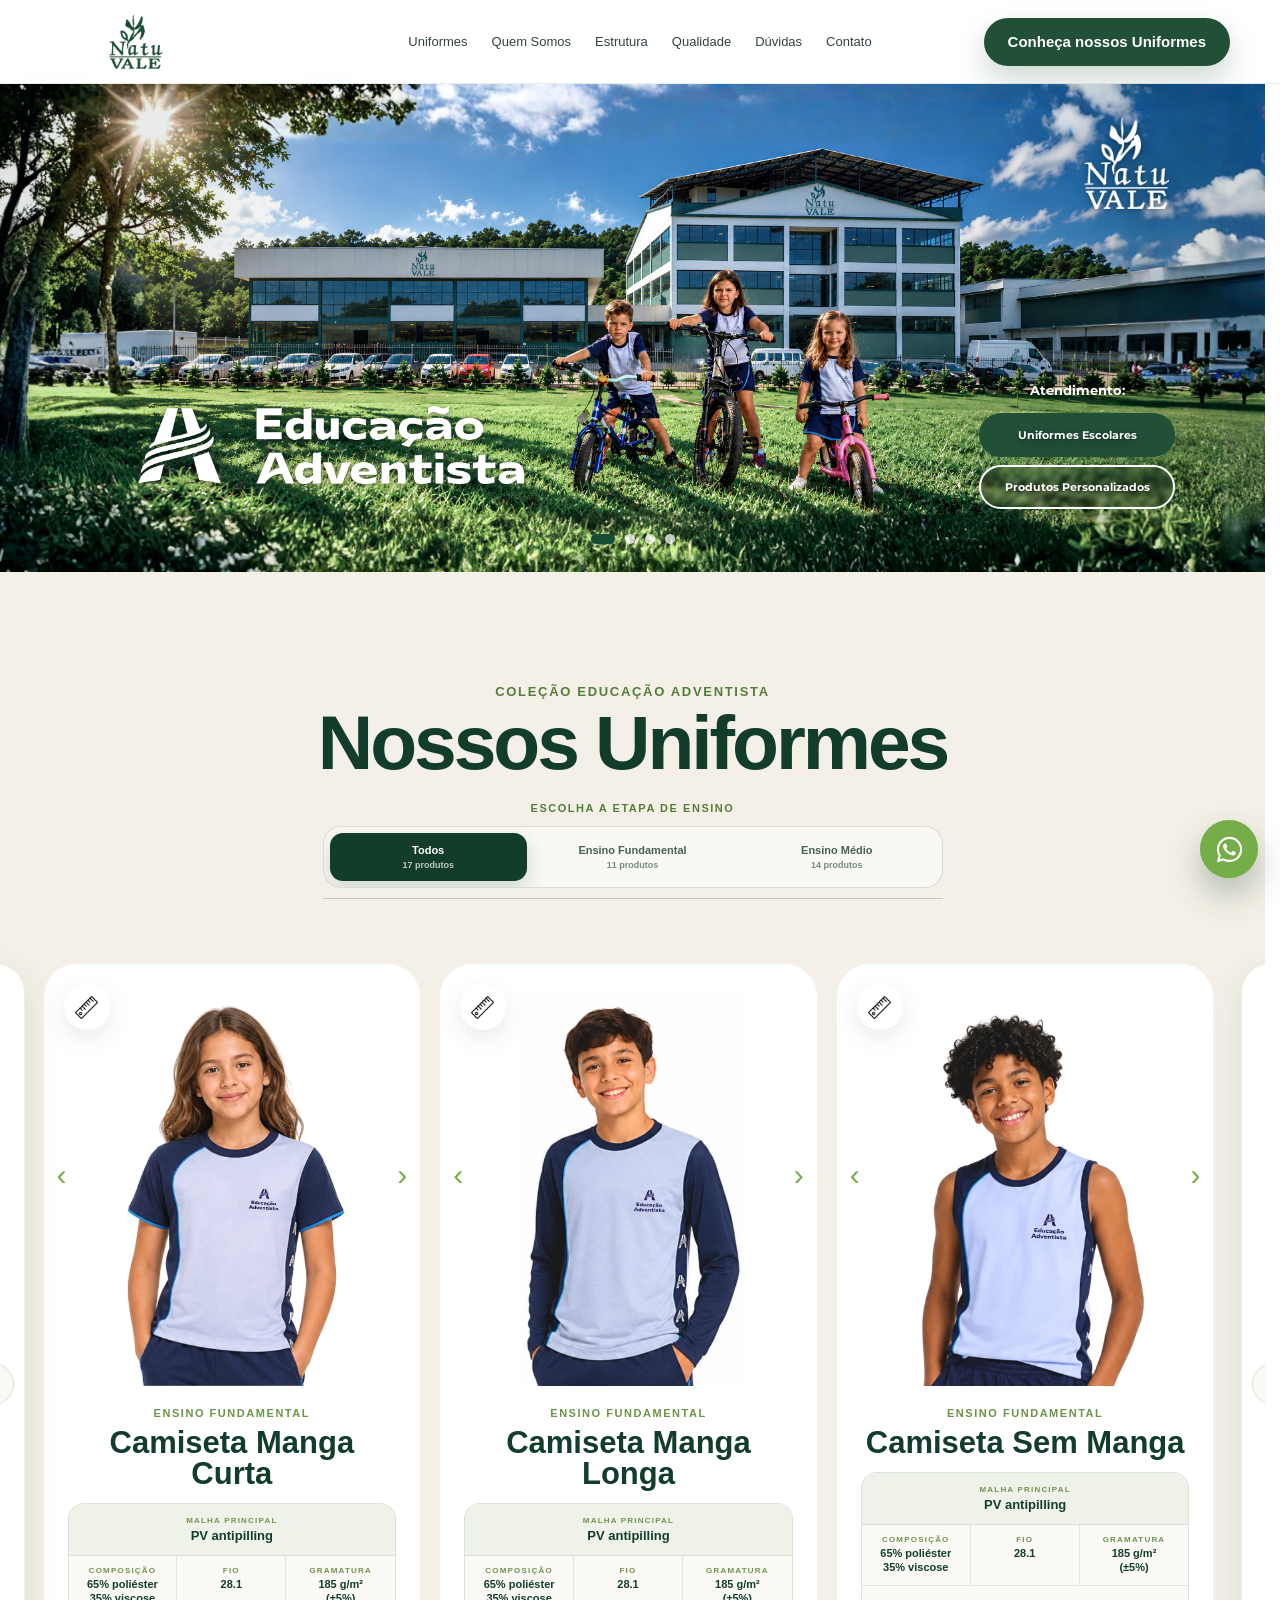
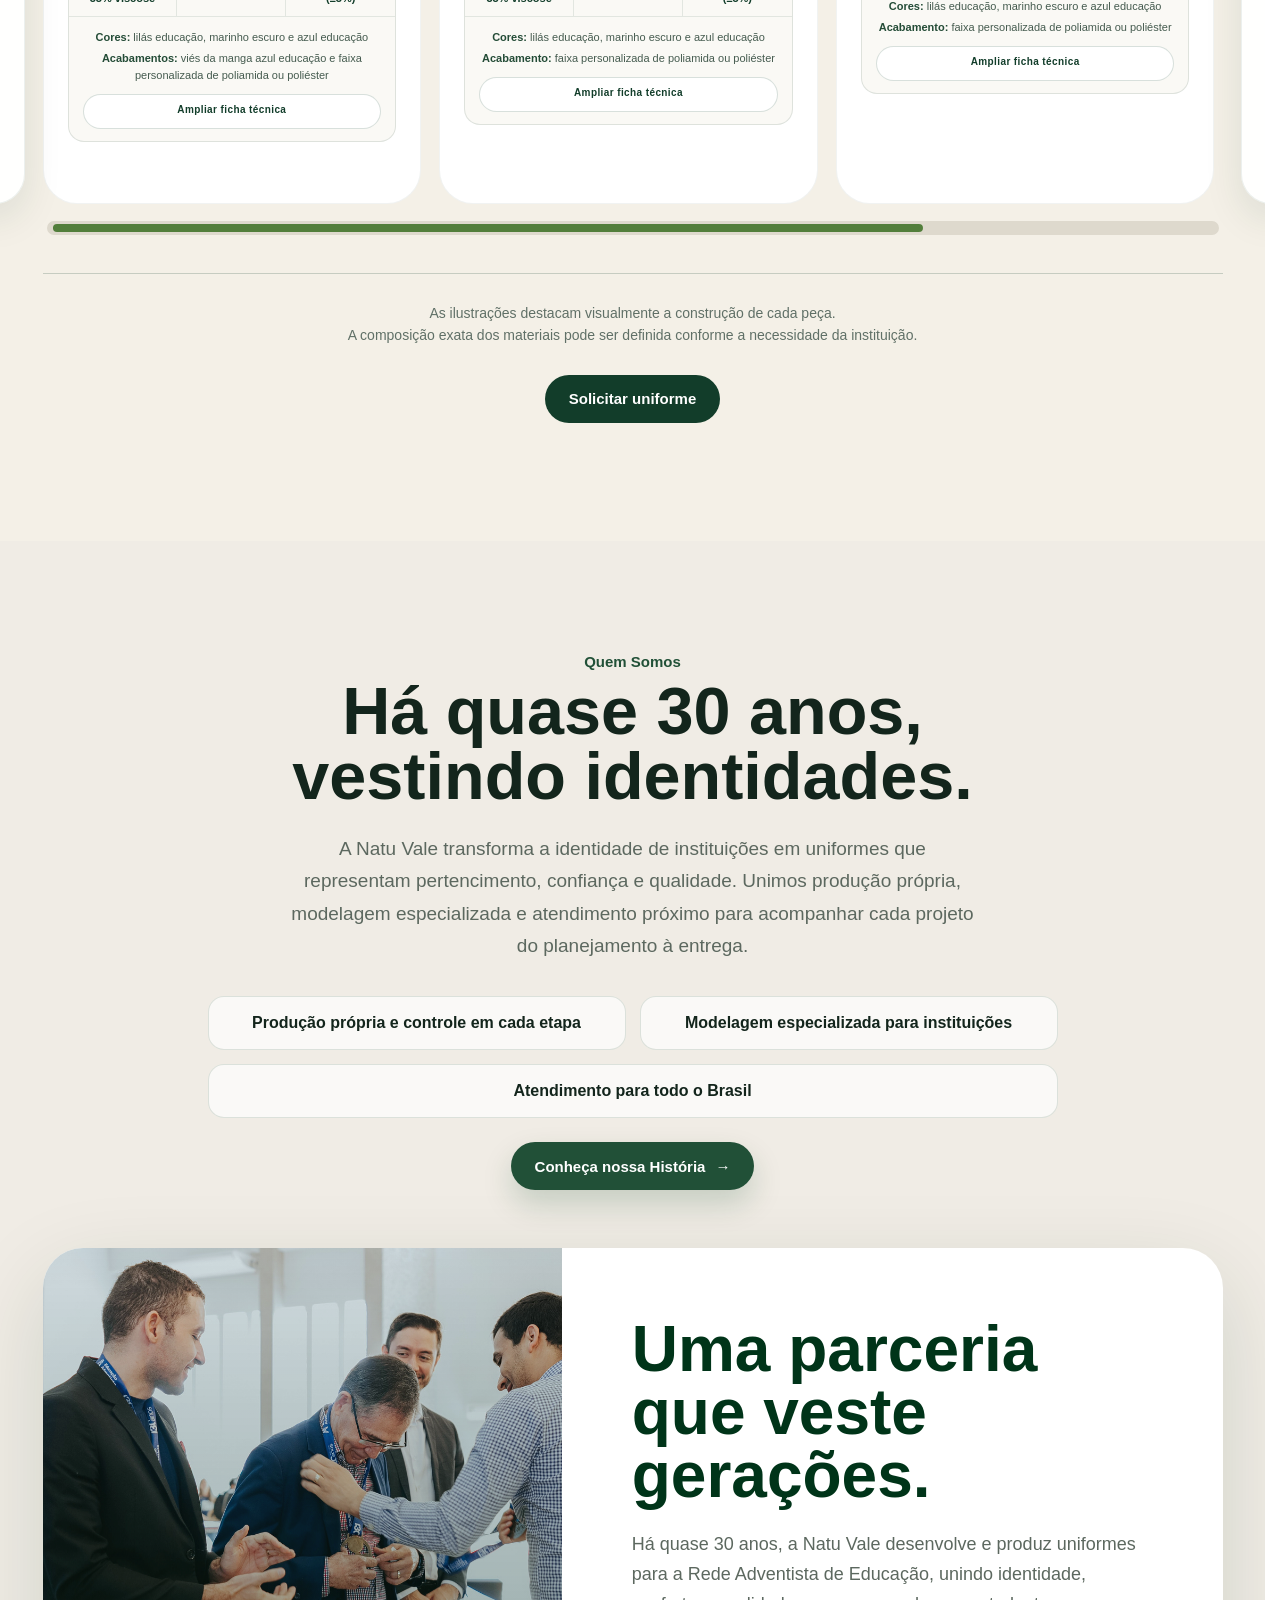
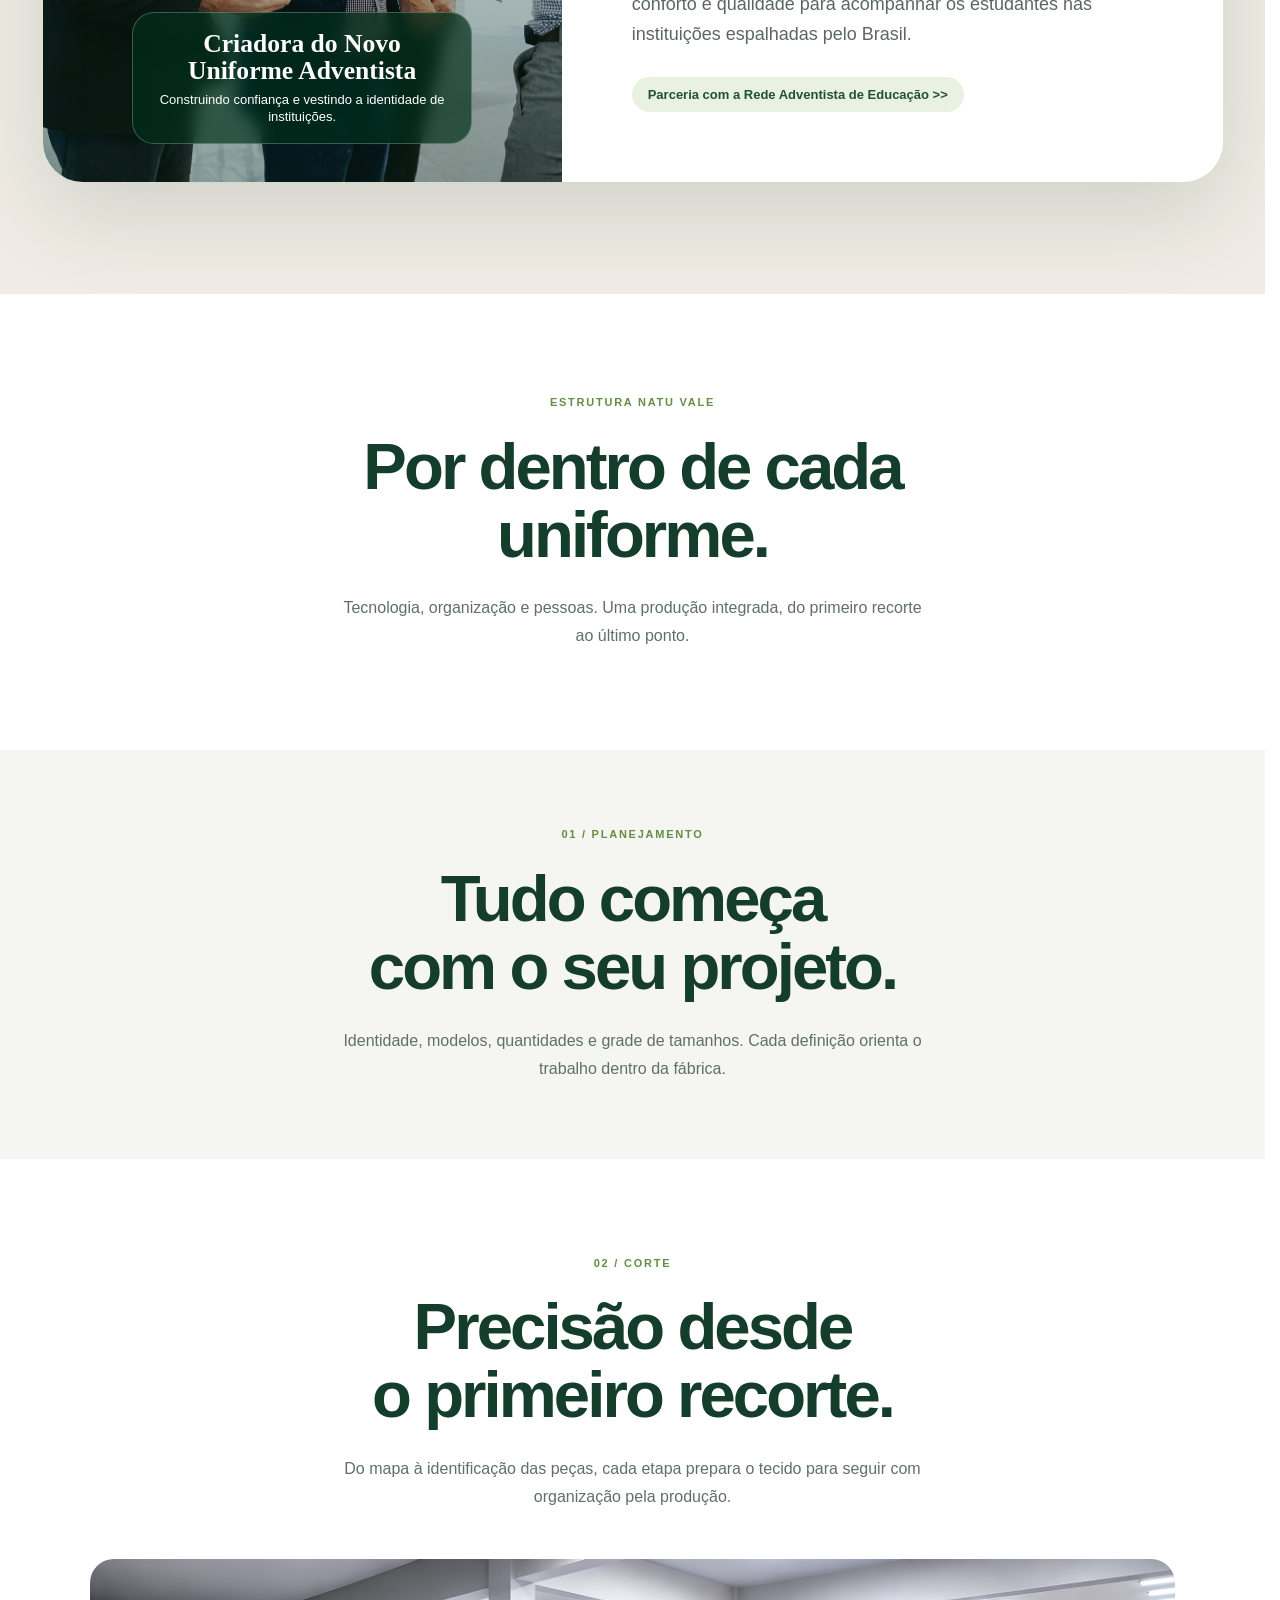
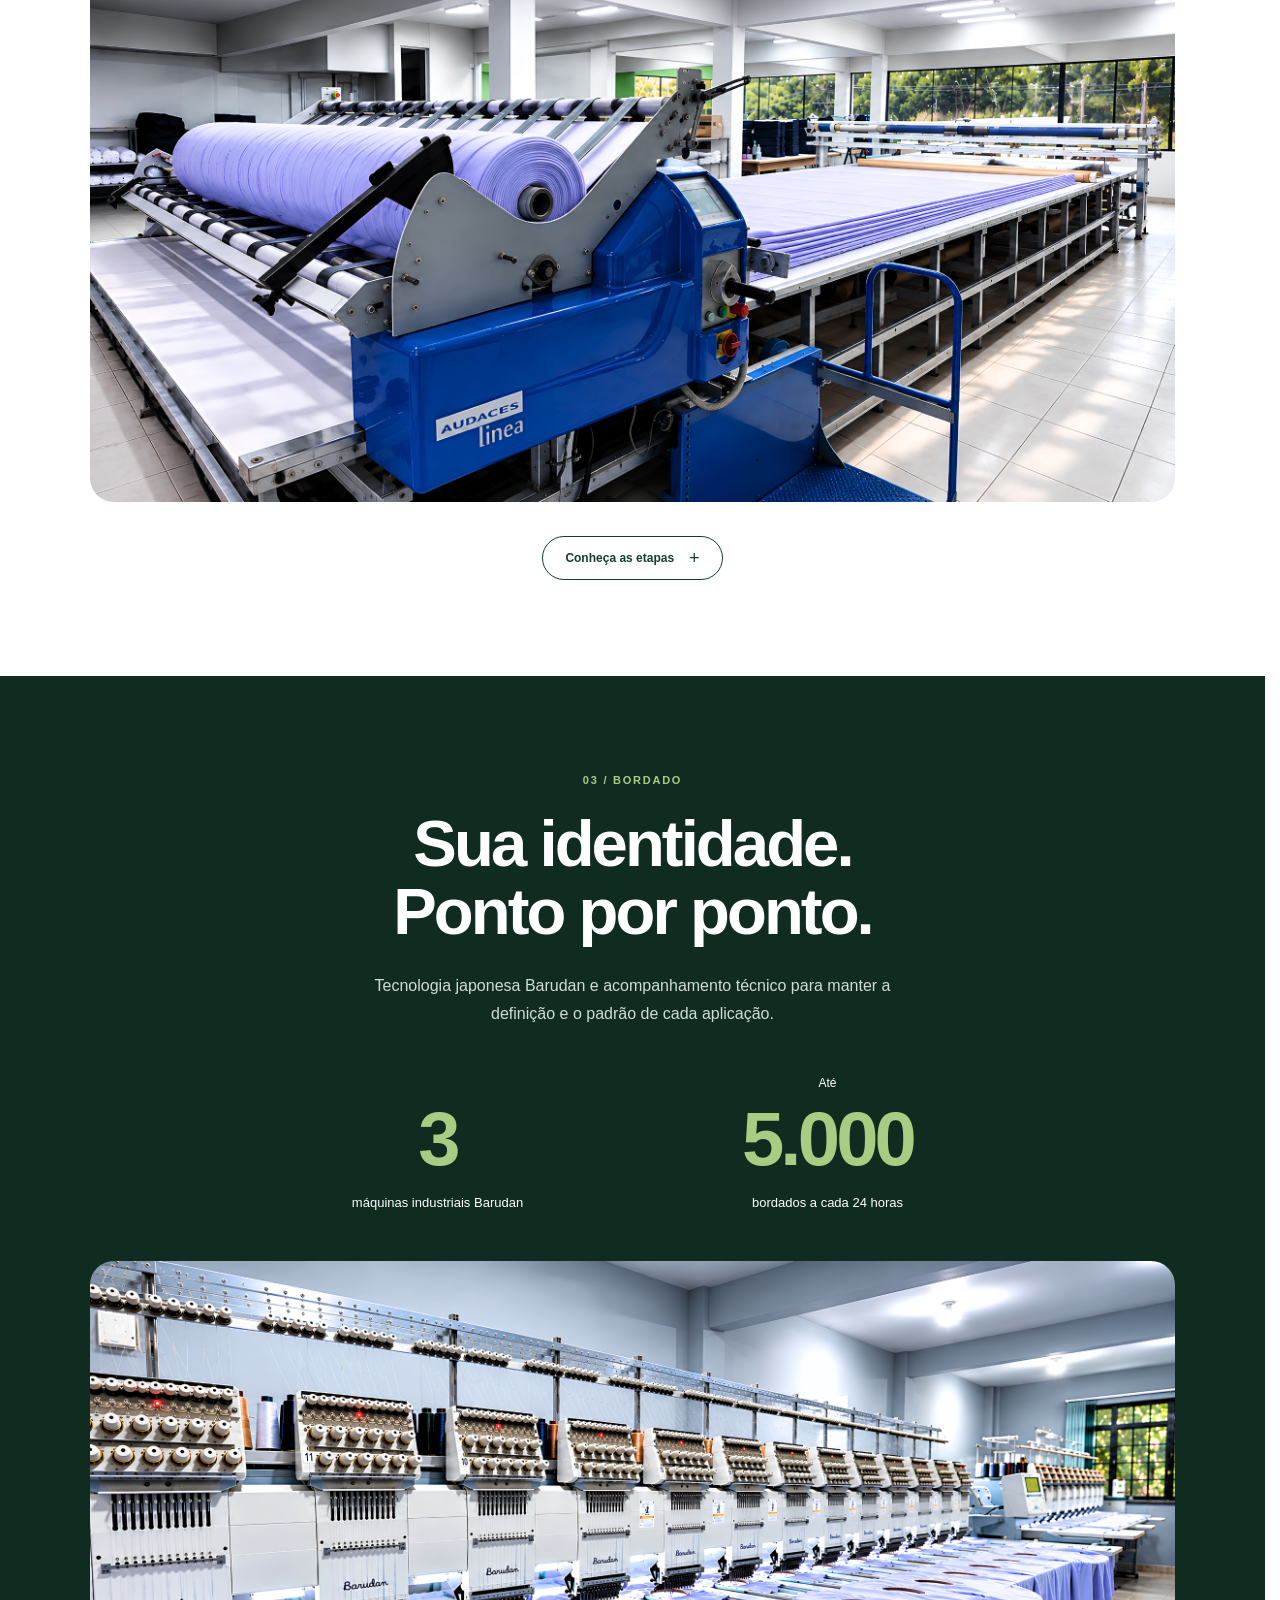
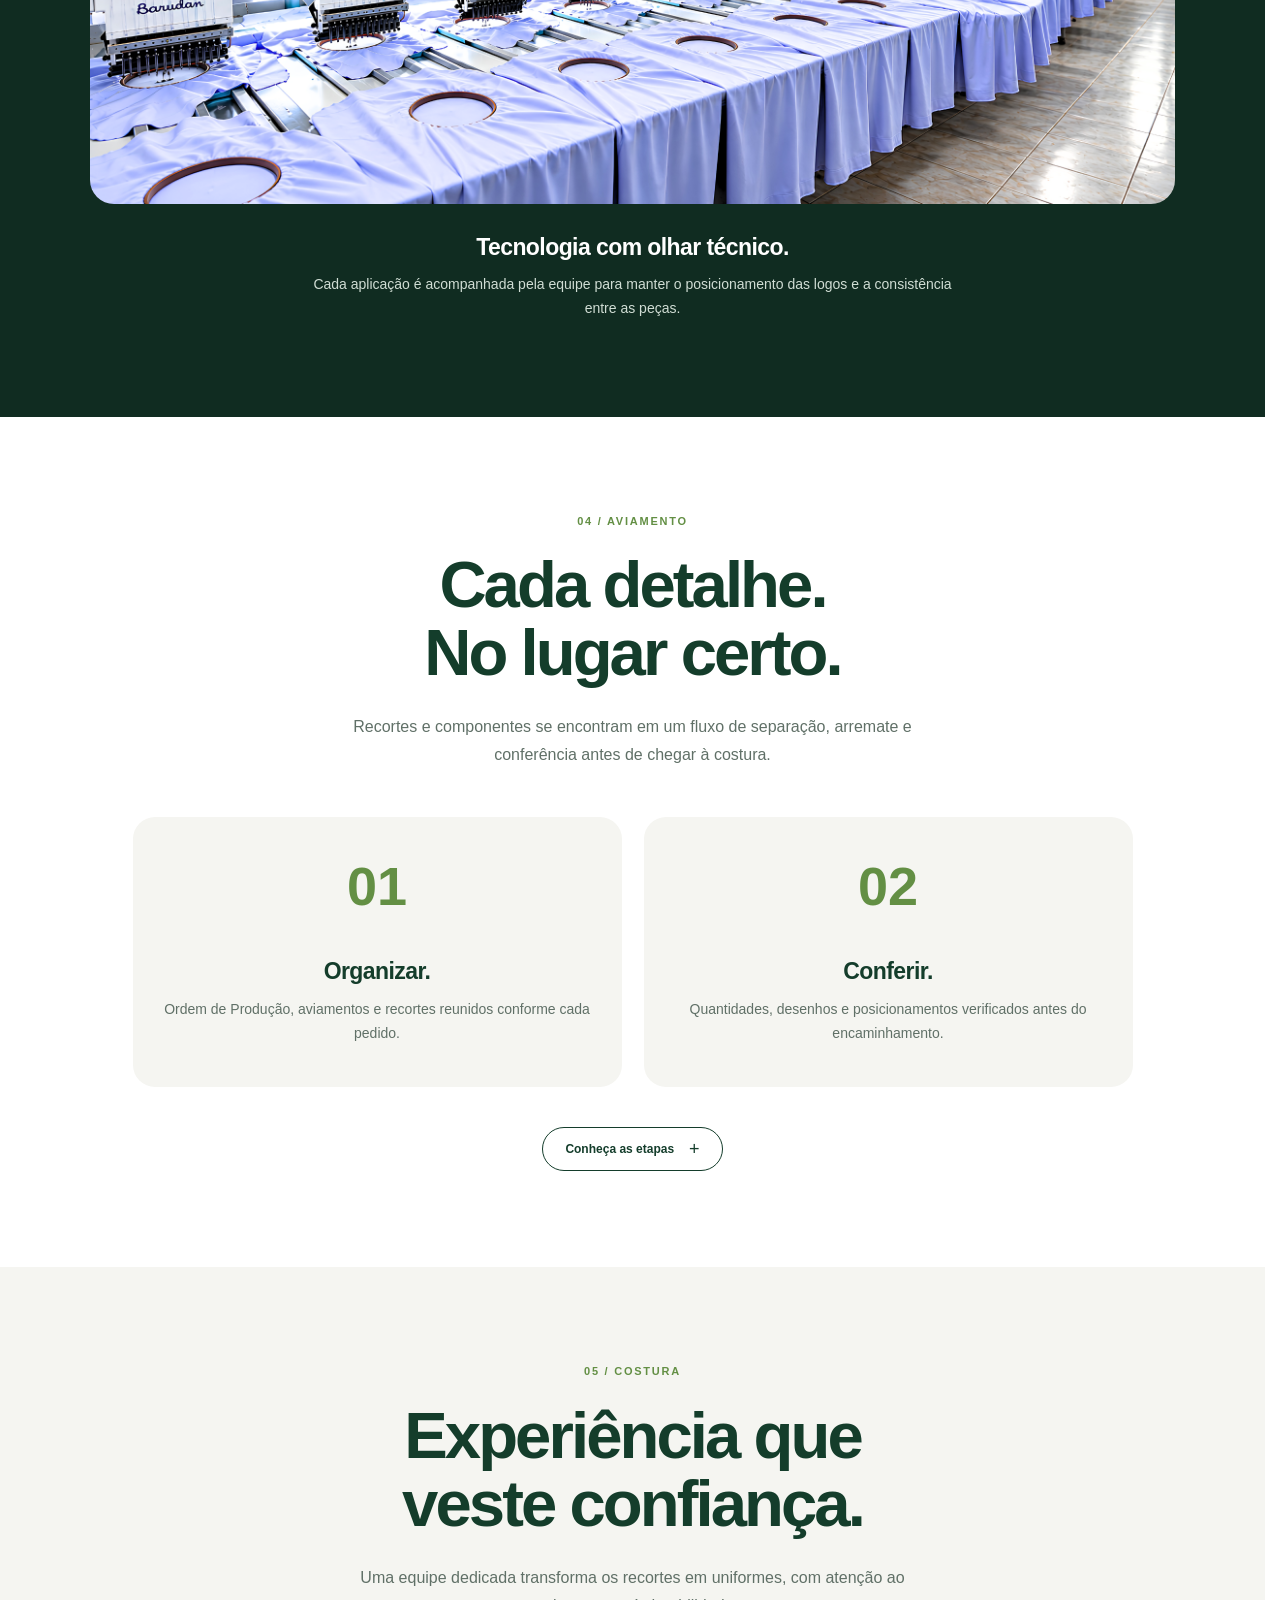
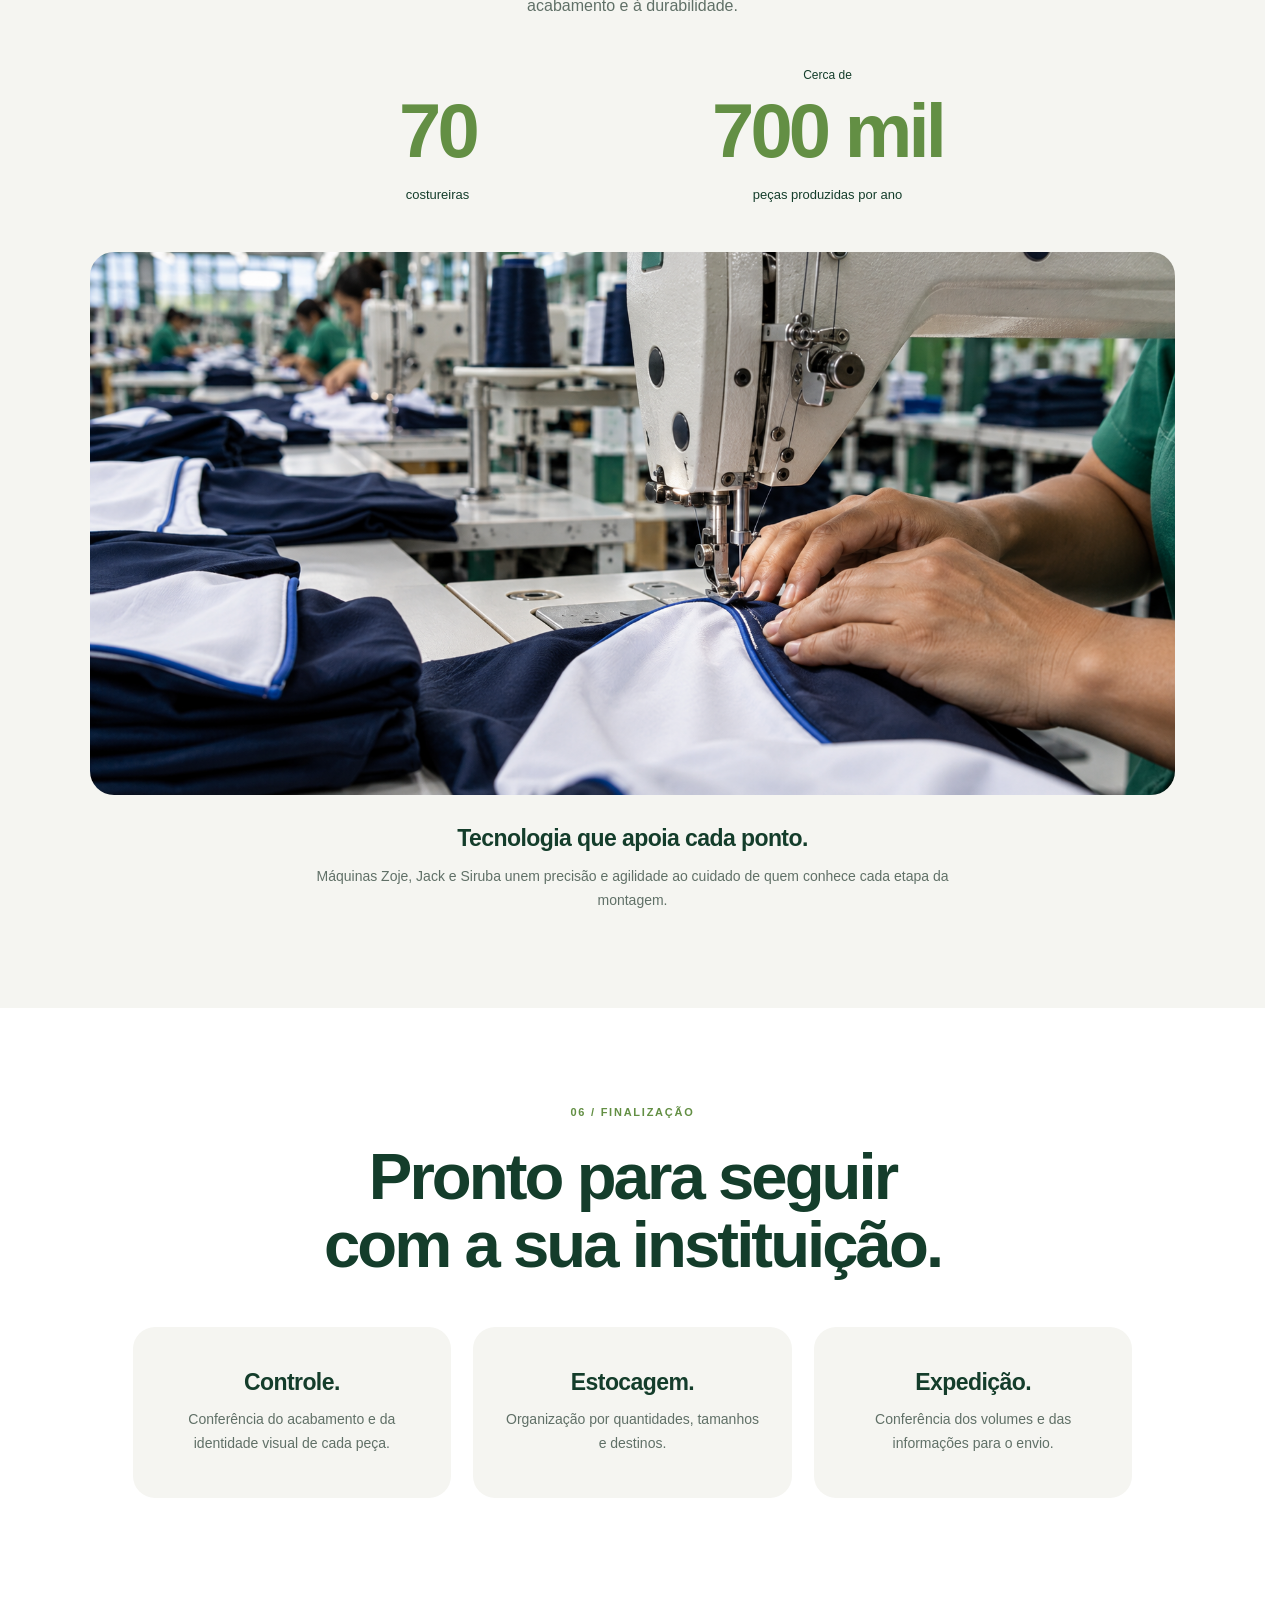
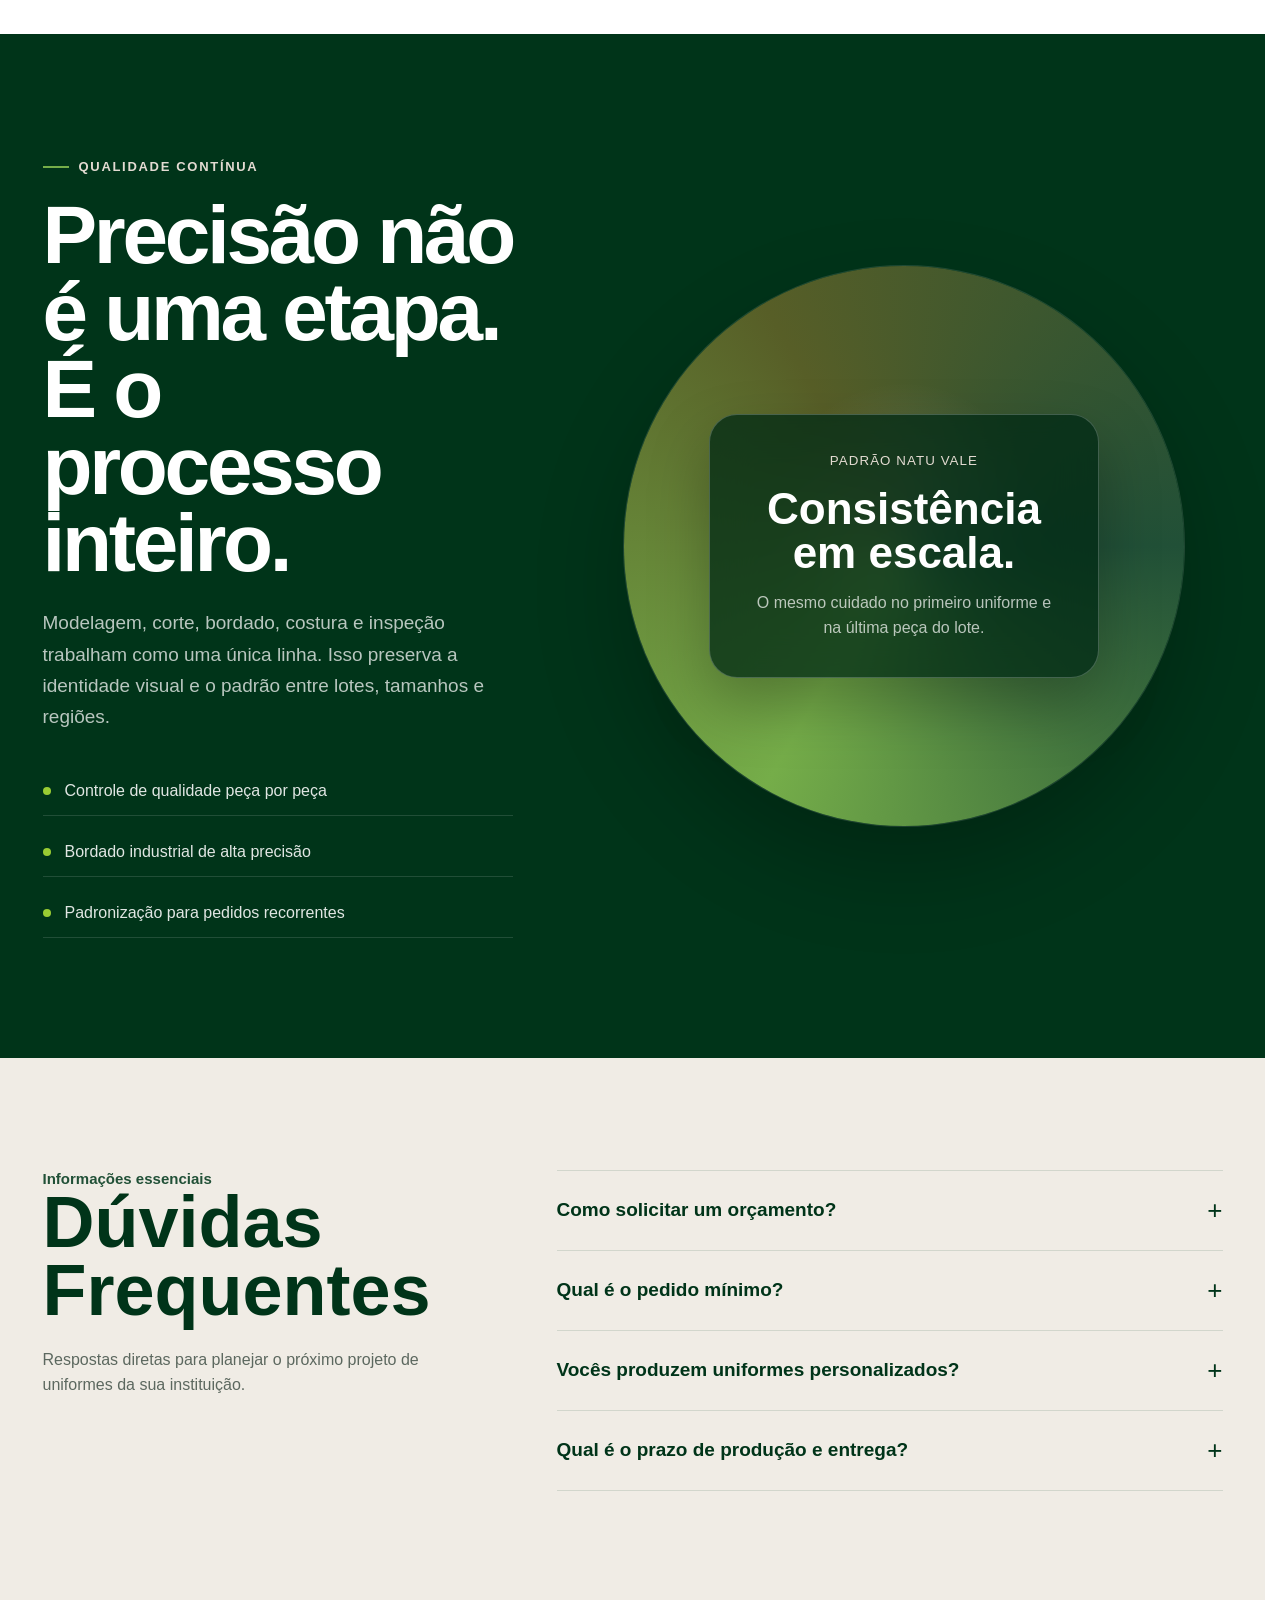
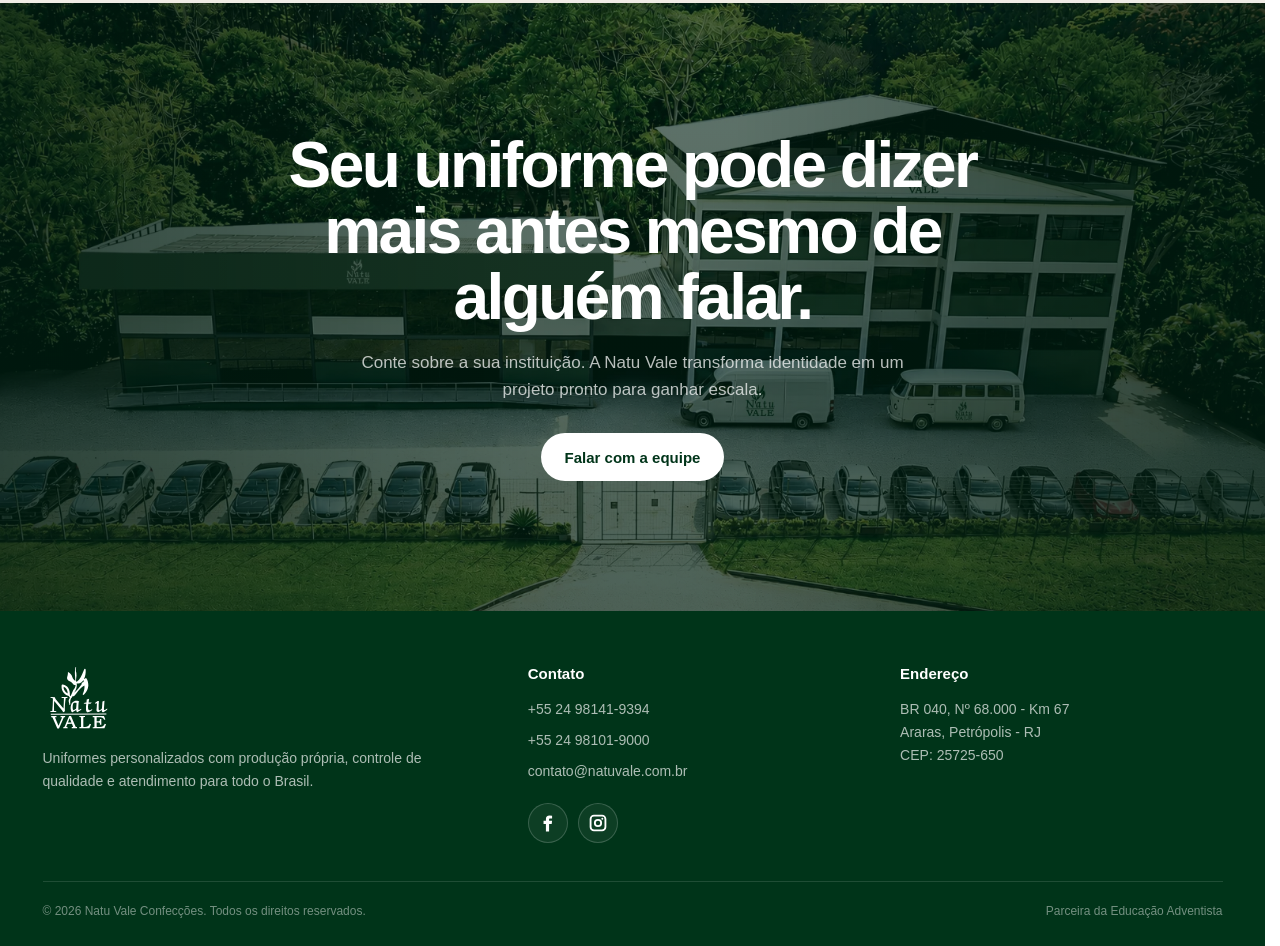
==== commit 6f4ccd8a: "OK OK" ====
--- a/index.html
+++ b/index.html
@@ -25,7 +25,7 @@
   <link rel="apple-touch-icon" href="./assets/imagens/imagem-e2601258a60584a646aa.png?v=2">
   <link rel="preconnect" href="https://fonts.googleapis.com/">
   <link rel="preconnect" href="https://fonts.gstatic.com/" crossorigin="">
-  <link href="https://fonts.googleapis.com/css2?family=Montserrat:wght@600;700&amp;display=swap" rel="stylesheet">
+  <link href="https://fonts.googleapis.com/css2?family=Montserrat:wght@400;600;700;800&amp;family=Arimo:wght@400&amp;display=swap" rel="stylesheet">
   <style>
 /* cyrillic-ext */
 @font-face {
@@ -1939,113 +1939,24 @@
 #processo .nv-sector h4{font-size:21px}
 }
 </style>
-</head>
-<body id="inicio">
-  <header class="site-header">
-    <div class="container nav">
-      <button class="mobile-menu-toggle" type="button" aria-label="Abrir menu" aria-expanded="false" aria-controls="mobile-navigation" data-mobile-menu-toggle><span></span><span></span><span></span></button>
-      <a class="brand-link" href="index.html#inicio" aria-label="Natu Vale — início"><img class="brand-logo" src="./assets/imagens/imagem-85438305dfc04e4722cd.webp" alt="Natu Vale"></a>
-      <nav class="nav-links" aria-label="Navegação principal">
-        <a href="index.html#uniformes">Uniformes</a><a href="index.html#quem-somos">Quem Somos</a><a href="index.html#processo">Estrutura</a><a href="index.html#qualidade">Qualidade</a><a href="index.html#duvidas">Dúvidas</a><a href="index.html#contato">Contato</a>
-      </nav>
-      <div class="nav-action"><a class="button button-dark" href="index.html#uniformes">Conheça nossos Uniformes</a></div>
-    </div>
-  </header>
-  <div class="mobile-menu-overlay" data-mobile-menu-overlay aria-hidden="true">
-    <aside class="mobile-menu-panel" id="mobile-navigation" aria-label="Menu principal">
-      <nav class="mobile-menu-links" aria-label="Navegação para as seções">
-        <div class="mobile-menu-group">
-          <button class="mobile-menu-uniform-toggle" type="button" aria-expanded="false" aria-controls="mobile-uniform-submenu" data-mobile-uniform-toggle><span>Uniformes</span><span class="mobile-menu-arrow" aria-hidden="true">›</span></button>
-          <div class="mobile-menu-submenu" id="mobile-uniform-submenu" hidden>
-            <button type="button" data-mobile-uniform-filter="todos">Todos</button>
-            <button type="button" data-mobile-uniform-filter="fundamental">Ensino Fundamental</button>
-            <button type="button" data-mobile-uniform-filter="medio">Ensino Médio</button>
-          </div>
-        </div>
-        <a href="index.html#quem-somos">Quem Somos</a>
-        
-        <a href="index.html#processo">Estrutura</a>
-        <a href="index.html#qualidade">Qualidade</a>
-        <a href="index.html#duvidas">Dúvidas</a>
-        <a href="index.html#contato">Contato</a>
-      </nav>
-    </aside>
-  </div>
-  <main>
-    <section class="hero" aria-roledescription="carrossel" aria-label="Destaques Natu Vale">
-<div class="nv-mobile-poster"><img src="./assets/imagens/hero-celular-natu-vale.png" width="1600" height="2000" alt="Dois estudantes com uniformes da Educação Adventista em uma área verde" fetchpriority="high"><h1 class="nv-mobile-poster-top">O UNIFORME DA SUA<br>INSTITUIÇÃO COMEÇA AQUI.</h1><p class="nv-mobile-poster-title"><span>Educação</span><span>Adventista</span></p></div>
-<div class="nv-mobile-poster-actions"><span>Atendimento:</span><a class="button button-dark" href="https://wa.me/5524981419394?text=Ol%C3%A1%21%20Quero%20atendimento%20sobre%20uniformes%20escolares." target="_blank" rel="noopener">Uniformes Escolares</a><a class="button button-outline" href="https://wa.me/5524981019000?text=Ol%C3%A1%21%20Quero%20atendimento%20sobre%20produtos%20personalizados." target="_blank" rel="noopener">Produtos Personalizados</a></div>
-
-      <div class="hero-slides">
-        <div class="hero-slide is-active hero-slide--factory" data-hero-slide>
-          <img src="./assets/imagens/imagem-44ff1244987b8bbfc446.webp" alt="Crianças usando uniformes diante da fábrica Natu Vale" draggable="false">
-          <div class="hero-factory-composition">
-            <img class="hero-factory-natu-logo" src="./assets/imagens/imagem-365d7831f27d17e7e4a9.webp" alt="Natu Vale">
-            <img class="hero-factory-ea-logo" src="./assets/imagens/imagem-5097a239f52e7eb574ec.webp" alt="Educação Adventista">
-            <div class="hero-factory-actions">
-              <div class="hero-factory-service">Atendimento:</div>
-              <a class="button button-dark" href="https://wa.me/5524981419394?text=Ol%C3%A1%21%20Quero%20atendimento%20sobre%20uniformes%20escolares." target="_blank" rel="noopener">Uniformes Escolares</a>
-              <a class="button button-outline" href="https://wa.me/5524981019000?text=Ol%C3%A1%21%20Quero%20atendimento%20sobre%20produtos%20personalizados." target="_blank" rel="noopener">Produtos Personalizados</a>
-            </div>
-          </div>
-        </div>
-        <div class="hero-slide hero-slide--partner" data-hero-slide>
-          <img src="./assets/imagens/imagem-52d7429b7b3f30c444fc.webp" alt="Aluno usando uniforme da Educação Adventista" draggable="false">
-          <div class="hero-partner-composition">
-            <img class="hero-adventista-logo" src="./assets/imagens/imagem-c27cc622654dc8068efc.webp" alt="Educação Adventista">
-            <div class="hero-partner-copy">
-              <h2><span>Parceira Oficial da</span><span>Educação Adventista</span></h2>
-              <div class="hero-partner-service">Atendimento:</div>
-              <div class="hero-partner-actions">
-                <a class="button button-dark" href="https://wa.me/5524981419394?text=Ol%C3%A1%21%20Quero%20atendimento%20sobre%20uniformes%20escolares." target="_blank" rel="noopener">Uniformes Escolares</a>
-                <a class="button button-outline" href="https://wa.me/5524981019000?text=Ol%C3%A1%21%20Quero%20atendimento%20sobre%20produtos%20personalizados." target="_blank" rel="noopener">Produtos Personalizados</a>
-              </div>
-            </div>
-          </div>
-        </div>
-        <div class="hero-slide hero-slide--school" data-hero-slide>
-          <img src="./assets/imagens/imagem-c17a24843f2ea30f907d.webp" alt="Alunos usando uniformes da Educação Adventista" draggable="false">
-          <div class="hero-school-composition">
-            <div class="hero-school-actions">
-              <div class="hero-school-service">Atendimento:</div>
-              <div class="hero-school-buttons">
-                <a class="button button-dark" href="https://wa.me/5524981419394?text=Ol%C3%A1%21%20Quero%20atendimento%20sobre%20uniformes%20escolares." target="_blank" rel="noopener">Uniformes Escolares</a>
-                <a class="button button-outline" href="https://wa.me/5524981019000?text=Ol%C3%A1%21%20Quero%20atendimento%20sobre%20produtos%20personalizados." target="_blank" rel="noopener">Produtos Personalizados</a>
-              </div>
-            </div>
-            <h2><span>UNIFORMES</span><span>ESCOLARES</span></h2>
-          </div>
-        </div>
-        <div class="hero-slide hero-slide--school hero-slide--production" data-hero-slide>
-          <img src="./assets/imagens/imagem-6c244ed68cde1e6ab443.webp" alt="Máquina de enfesto e corte de tecidos da fábrica Natu Vale" draggable="false">
-          <div class="hero-school-composition">
-            <div class="hero-school-actions">
-              <div class="hero-school-service">Atendimento:</div>
-              <div class="hero-school-buttons">
-                <a class="button button-dark" href="https://wa.me/5524981419394?text=Ol%C3%A1%21%20Quero%20atendimento%20sobre%20uniformes%20escolares." target="_blank" rel="noopener">Uniformes Escolares</a>
-                <a class="button button-outline" href="https://wa.me/5524981019000?text=Ol%C3%A1%21%20Quero%20atendimento%20sobre%20produtos%20personalizados." target="_blank" rel="noopener">Produtos Personalizados</a>
-              </div>
-            </div>
-            <h2><span>UNIFORMES</span><span>ESCOLARES</span></h2>
-          </div>
-        </div>
-      </div>
-      <div class="container hero-grid hero-mobile-content">
-        <div class="hero-copy reveal visible">
-          <div class="eyebrow">Uniformes Escolares</div>
-          <h1>Parceira Oficial da<br><span class="hero-title-line">Educação Adventista</span></h1>
-          <p class="hero-lead">Há quase 30 anos atendendo a Rede <span class="hero-lead-break">Adventista por todo o Brasil.</span></p>
-          <div class="hero-actions">
-            <span class="hero-service-label">Atendimento:</span>
-            <a class="button button-dark" href="https://wa.me/5524981419394?text=Ol%C3%A1%21%20Quero%20atendimento%20sobre%20uniformes%20escolares." target="_blank" rel="noopener">Uniformes Escolar</a>
-            <a class="button button-outline" href="https://wa.me/5524981019000?text=Ol%C3%A1%21%20Quero%20atendimento%20sobre%20produtos%20personalizados." target="_blank" rel="noopener">Produtos Personalizados</a>
-          </div>
-        </div>
-      </div>
-      <div class="hero-pagination" aria-label="Escolher imagem da hero"><button type="button" class="hero-dot is-active" data-hero-dot="0" aria-label="Mostrar imagem 1 de 4" aria-current="true"></button><button type="button" class="hero-dot" data-hero-dot="1" aria-label="Mostrar imagem 2 de 4" aria-current="false"></button><button type="button" class="hero-dot" data-hero-dot="2" aria-label="Mostrar imagem 3 de 4" aria-current="false"></button><button type="button" class="hero-dot" data-hero-dot="3" aria-label="Mostrar imagem 4 de 4" aria-current="false"></button></div>
-    </section>
-    <section class="uniform-showcase uniform-showcase--editorial" id="uniformes">
-      <style>
+<style id="nvc-product-controls">
+.measure-mobile{display:none}
+.uniform-look-media-switch::before,.uniform-look-media-switch::after{content:none!important}
+.product-image-arrow{position:absolute;z-index:5;top:50%;transform:translateY(-50%);width:32px;height:44px;padding:0;border:0;background:transparent;color:#75ad49;font:30px/1 Arial,sans-serif;cursor:pointer;display:grid;place-items:center}
+.product-image-arrow--prev{left:2px}.product-image-arrow--next{right:2px}
+.product-image-arrow:focus-visible{outline:2px solid #75ad49;border-radius:12px}
+@media(max-width:767px){
+.measure-desktop{display:none}.measure-mobile{display:inline}
+button.uniform-look-index{min-width:28px;height:28px;padding:0 6px}
+button.uniform-look-index img{width:16px;height:16px;flex-basis:16px}
+.uniform-look-index b{font-size:9px}
+.uniform-look-index:hover,.uniform-look-index:focus-visible{gap:7px}
+.uniform-look-index:hover b,.uniform-look-index:focus-visible b{max-width:6em}
+}
+</style>
+
+<!-- Estilos carregados antes do primeiro desenho da página. -->
+<style>
         .uniform-showcase--editorial{padding:110px 0 118px;background:#f4f0e7;color:#123d2a;overflow:hidden}
         .uniform-showcase--editorial .uniform-legacy{display:none}
         .uniform-editorial-head{display:grid;grid-template-columns:minmax(0,1.15fr) minmax(280px,.55fr);align-items:end;gap:70px;margin-bottom:54px}
@@ -2112,7 +2023,7 @@
         .uniform-look-index img{width:23px;height:23px;flex:0 0 23px;display:block;object-fit:cover;border-radius:4px;background:transparent}
         .uniform-look-index b{max-width:0;overflow:hidden;flex:0 1 auto;opacity:0;transform:translateX(-7px);font-family:var(--subtitle);font-size:10px;font-weight:800;letter-spacing:.1em;transition:max-width .5s cubic-bezier(.22,1,.36,1),opacity .35s ease,transform .5s cubic-bezier(.22,1,.36,1)}
         .uniform-look-index:hover,.uniform-look-index:focus-visible{gap:11px;box-shadow:0 12px 30px rgba(18,61,42,.2);transform:translateY(-1px);outline:2px solid rgba(153,204,51,.55);outline-offset:2px}
-        .uniform-look-index:hover b,.uniform-look-index:focus-visible b{max-width:6em;opacity:1;transform:none}
+        .uniform-look-index:hover b,.uniform-look-index:focus-visible b{max-width:16em;opacity:1;transform:none}
         .uniform-look-body{padding:21px 24px 23px}
         .uniform-look-type{font-family:var(--subtitle);font-size:11px;font-weight:700;letter-spacing:.14em;text-transform:uppercase;color:#6b9548}
         .uniform-look h3{margin-top:8px;font-family:var(--title);font-size:31px;font-weight:600;line-height:1;color:#123d2a}
@@ -2254,6 +2165,255 @@
         .product-details-content .product-specs-grid{display:grid}
         .product-details-content .product-specs-detail>span{display:block}
       </style>
+<style id="nvc-uniforms-centered-layout">
+    .uniform-showcase--editorial .uniform-editorial-head {
+      grid-template-columns: minmax(0, 1fr);
+      justify-items: center;
+      gap: 25px;
+      text-align: center;
+    }
+    .uniform-showcase--editorial .uniform-editorial-head > div:first-child {
+      width: 100%;
+      text-align: center;
+    }
+    .uniform-showcase--editorial .uniform-editorial-head .eyebrow {
+      justify-content: center;
+      text-align: center;
+      width: 100%;
+    }
+    .uniform-showcase--editorial .uniform-editorial-head h2 {
+      margin-inline: auto;
+      text-align: center;
+    }
+    .uniform-showcase--editorial .uniform-filter {
+      width: 100%;
+      max-width: 620px;
+      margin-inline: auto;
+      text-align: center;
+    }
+    .uniform-showcase--editorial .uniform-editorial-footer {
+      flex-direction: column;
+      align-items: center;
+      justify-content: center;
+      text-align: center;
+    }
+    .uniform-showcase--editorial .uniform-editorial-note {
+      margin-inline: auto;
+      text-align: center;
+    }
+    .uniform-showcase--editorial .uniform-editorial-footer .button {
+      align-self: center;
+      margin-inline: auto;
+    }
+  </style>
+<style id="nv-sheet-responsive-label">
+.product-specs-expand .nv-sheet-mobile{display:none}
+@media(max-width:767px){
+.product-specs-expand .nv-sheet-desktop{display:none}
+.product-specs-expand .nv-sheet-mobile{display:inline}
+}
+</style>
+<style id="nv-mobile-poster-style">@font-face {
+  font-family: 'Playfair Display';
+  font-style: italic;
+  font-weight: 400;
+  font-display: swap;
+  src: url(./assets/fontes/playfair-display-italic.ttf) format('truetype');
+}
+@font-face {
+  font-family: 'Playfair Display';
+  font-style: normal;
+  font-weight: 700;
+  font-display: swap;
+  src: url(./assets/fontes/playfair-display-bold.ttf) format('truetype');
+}
+
+.nv-mobile-poster,.nv-mobile-poster-actions{display:none}
+@media(max-width:767px){
+.hero{display:block!important;min-height:0!important;height:auto!important;padding:0!important;aspect-ratio:auto!important}
+.hero>.hero-slides,.hero>.hero-mobile-content,.hero>.hero-pagination,.hero::before{display:none!important}
+.hero>.nv-mobile-poster{display:block;position:relative;width:100%;isolation:isolate;overflow:hidden}
+.hero .nv-mobile-poster>img{display:block;width:100%;height:auto;max-width:none;aspect-ratio:4/5;object-fit:contain}
+.hero .nv-mobile-poster-top{position:absolute;top:6.5%;left:4%;width:92%;max-width:none;margin:0;padding:0;color:#fff;text-align:center;font-family:'Playfair Display',serif!important;font-weight:700!important;font-style:normal;font-size:3vw!important;line-height:.95!important;letter-spacing:-.02em!important;text-transform:uppercase;text-shadow:0 1px 8px rgba(0,0,0,.22)}
+.hero .nv-mobile-poster-title{position:absolute;top:63.5%;left:7%;width:85%;max-width:none;margin:0;padding:0;color:#fff;font-family:'Playfair Display',serif!important;font-style:italic!important;font-weight:400;font-size:14.5vw;line-height:.9;letter-spacing:-.04em;text-shadow:0 1px 8px rgba(0,0,0,.1)}
+.hero .nv-mobile-poster-title span{display:block;color:inherit;font:inherit}
+.hero .nv-mobile-poster-title span:first-child{text-align:left}
+.hero .nv-mobile-poster-title span:last-child{text-align:right}
+.hero>.nv-mobile-poster-actions{display:flex;flex-direction:column;align-items:center;gap:12px;padding:26px 24px 30px;background:#123d2a;color:#fff}
+.hero .nv-mobile-poster-actions>span{font-size:14px;font-weight:700}
+.hero .nv-mobile-poster-actions .button{width:min(100%,320px);margin:0;text-align:center;justify-content:center}
+}
+</style>
+<style id="nv-mobile-hero-spacing">
+@media(max-width:767px){
+  .hero{margin-top:84px!important}
+  .hero .nv-mobile-poster::after{content:"";position:absolute;left:0;right:0;bottom:-1px;height:12%;background:linear-gradient(to bottom,rgba(18,61,42,0) 0%,rgba(18,61,42,.3) 45%,#123d2a 100%);pointer-events:none;z-index:1}
+  .hero .nv-mobile-poster-top,.hero .nv-mobile-poster-title{z-index:2}
+}
+@media(max-width:640px){.hero{margin-top:74px!important}}
+</style>
+<style id="nvc-white-overlay-contrast">
+/* Sombra discreta nos elementos brancos sobre as fotografias. */
+.hero .nv-mobile-poster-top,
+.hero .nv-mobile-poster-title,
+.hero .hero-partner-copy h2,
+.hero .hero-school-composition h2,
+.hero .hero-factory-service,
+.hero .hero-partner-service,
+.hero .hero-school-service,
+.hero .nv-mobile-poster-actions>span,
+.hero .button{
+  text-shadow:0 1px 2px rgba(0,0,0,.38),0 3px 10px rgba(0,0,0,.28);
+}
+.hero .hero-factory-natu-logo,
+.hero .hero-factory-ea-logo,
+.hero .hero-adventista-logo{
+  filter:drop-shadow(0 1px 2px rgba(0,0,0,.32)) drop-shadow(0 3px 8px rgba(0,0,0,.24));
+}
+</style>
+<style id="nv-mobile-carousel-style">
+@media(max-width:767px){
+.hero>.nv-mobile-poster{aspect-ratio:4/5;touch-action:pan-y}
+.nv-mobile-frame{position:absolute;inset:0;opacity:0;visibility:hidden;pointer-events:none;transition:opacity .6s ease,visibility .6s;overflow:hidden}
+.nv-mobile-frame.is-current{opacity:1;visibility:visible;pointer-events:auto}
+.hero .nv-mobile-frame>img:first-child{display:block;width:100%;height:100%;object-fit:cover}
+.hero .nv-mobile-frame h2{margin:0;padding:0;color:#fff;text-shadow:0 2px 3px #0004,0 4px 12px #0003;text-transform:none;letter-spacing:normal}
+.nv-brazil-copy span{position:absolute;display:block;white-space:nowrap;line-height:1}
+.hero .nv-sell{left:12.5%;top:8.5%;font:800 6.8vw/1 Montserrat,sans-serif}
+.hero .nv-country{left:40.5%;top:15.4%;font:400 4.6vw/1 Arimo,sans-serif}
+.hero .nv-brazil{left:22%;top:15.2%;font:italic 400 24vw/1.1 'Playfair Display',serif}
+.hero .nv-shirt-logo{position:absolute;width:29%;height:auto;right:3.5%;top:74%;transform:rotate(5deg)}
+.hero .nv-partner-symbol{position:absolute;width:11.5%;height:auto;left:44.25%;top:13.4%;filter:drop-shadow(0 5px 5px #0005)}
+.hero .nv-partner-copy{position:absolute;left:4%;top:23.5%;width:92%;text-align:center;font-family:Montserrat,sans-serif;line-height:1.05}
+.hero .nv-partner-copy strong{display:block;font-size:7.1vw;font-weight:700;white-space:nowrap}
+.hero .nv-partner-copy span{display:block;font-size:7vw;font-weight:400;white-space:nowrap}
+.nv-mobile-dots{position:absolute;bottom:2%;left:0;right:0;z-index:3;display:flex;justify-content:center;gap:3px}
+.nv-mobile-dots button{width:28px;height:28px;border:0;padding:9px;background:transparent;cursor:pointer}
+.nv-mobile-dots button::before{content:'';display:block;width:10px;height:10px;border-radius:50%;background:#ffffff80;box-shadow:0 1px 4px #0006}
+.nv-mobile-dots button[aria-current="true"]::before{background:#fff}
+.nv-mobile-dots button:focus-visible{outline:2px solid white;border-radius:50%}
+}
+</style>
+</head>
+<body id="inicio">
+  <header class="site-header">
+    <div class="container nav">
+      <button class="mobile-menu-toggle" type="button" aria-label="Abrir menu" aria-expanded="false" aria-controls="mobile-navigation" data-mobile-menu-toggle><span></span><span></span><span></span></button>
+      <a class="brand-link" href="index.html#inicio" aria-label="Natu Vale — início"><img class="brand-logo" src="./assets/imagens/imagem-85438305dfc04e4722cd.webp" alt="Natu Vale"></a>
+      <nav class="nav-links" aria-label="Navegação principal">
+        <a href="index.html#uniformes">Uniformes</a><a href="index.html#quem-somos">Quem Somos</a><a href="index.html#processo">Estrutura</a><a href="index.html#qualidade">Qualidade</a><a href="index.html#duvidas">Dúvidas</a><a href="index.html#contato">Contato</a>
+      </nav>
+      <div class="nav-action"><a class="button button-dark" href="index.html#uniformes">Conheça nossos Uniformes</a></div>
+    </div>
+  </header>
+  <div class="mobile-menu-overlay" data-mobile-menu-overlay aria-hidden="true">
+    <aside class="mobile-menu-panel" id="mobile-navigation" aria-label="Menu principal">
+      <nav class="mobile-menu-links" aria-label="Navegação para as seções">
+        <div class="mobile-menu-group">
+          <button class="mobile-menu-uniform-toggle" type="button" aria-expanded="false" aria-controls="mobile-uniform-submenu" data-mobile-uniform-toggle><span>Uniformes</span><span class="mobile-menu-arrow" aria-hidden="true">›</span></button>
+          <div class="mobile-menu-submenu" id="mobile-uniform-submenu" hidden>
+            <button type="button" data-mobile-uniform-filter="todos">Todos</button>
+            <button type="button" data-mobile-uniform-filter="fundamental">Ensino Fundamental</button>
+            <button type="button" data-mobile-uniform-filter="medio">Ensino Médio</button>
+          </div>
+        </div>
+        <a href="index.html#quem-somos">Quem Somos</a>
+        
+        <a href="index.html#processo">Estrutura</a>
+        <a href="index.html#qualidade">Qualidade</a>
+        <a href="index.html#duvidas">Dúvidas</a>
+        <a href="index.html#contato">Contato</a>
+      </nav>
+    </aside>
+  </div>
+  <main>
+    <section class="hero" aria-roledescription="carrossel" aria-label="Destaques Natu Vale">
+<div class="nv-mobile-poster" role="region" aria-roledescription="carrossel" aria-label="Destaques para celular" tabindex="0">
+<div class="nv-mobile-frame is-current" data-mobile-frame><img src="./assets/imagens/hero-celular-natu-vale.png" width="1600" height="2000" alt="Dois estudantes com uniformes da Educação Adventista em uma área verde" fetchpriority="high"><h1 class="nv-mobile-poster-top">O UNIFORME DA SUA<br>INSTITUIÇÃO COMEÇA AQUI.</h1><p class="nv-mobile-poster-title"><span>Educação</span><span>Adventista</span></p></div>
+<div class="nv-mobile-frame nv-mobile-brazil" data-mobile-frame aria-hidden="true" inert>
+<img class="nv-mobile-background" src="./assets/imagens/hero-mobile-brasil.png" alt="Detalhe da gola e do tecido do uniforme escolar" width="1600" height="2000" loading="lazy">
+<h2 class="nv-brazil-copy"><span class="nv-sell">VENDEMOS</span><span class="nv-country">POR TODO O</span><span class="nv-brazil">Brasil</span></h2>
+<img class="nv-shirt-logo" src="./assets/icones/hero-mobile-logo-camisa.svg" alt="Educação Adventista">
+</div>
+<div class="nv-mobile-frame nv-mobile-partner" data-mobile-frame aria-hidden="true" inert>
+<img class="nv-mobile-background" src="./assets/imagens/hero-mobile-parceria.png" alt="Três crianças com uniformes da Educação Adventista" width="1600" height="2000" loading="lazy">
+<img class="nv-partner-symbol" src="./assets/imagens/imagem-c27cc622654dc8068efc.webp" alt="Educação Adventista">
+<h2 class="nv-partner-copy"><strong>Parceira Oficial</strong><span>da Rede Adventista</span></h2>
+</div>
+<div class="nv-mobile-dots" role="group" aria-label="Escolher destaque"><button type="button" data-mobile-dot="0" aria-label="Ver destaque 1" aria-current="true"></button><button type="button" data-mobile-dot="1" aria-label="Ver destaque 2" aria-current="false"></button><button type="button" data-mobile-dot="2" aria-label="Ver destaque 3" aria-current="false"></button></div>
+</div>
+<div class="nv-mobile-poster-actions"><span>Atendimento:</span><a class="button button-dark" href="https://wa.me/5524981419394?text=Ol%C3%A1%21%20Quero%20atendimento%20sobre%20uniformes%20escolares." target="_blank" rel="noopener">Uniformes Escolares</a><a class="button button-outline" href="https://wa.me/5524981019000?text=Ol%C3%A1%21%20Quero%20atendimento%20sobre%20produtos%20personalizados." target="_blank" rel="noopener">Produtos Personalizados</a></div>
+
+      <div class="hero-slides">
+        <div class="hero-slide is-active hero-slide--factory" data-hero-slide>
+          <img src="./assets/imagens/imagem-44ff1244987b8bbfc446.webp" alt="Crianças usando uniformes diante da fábrica Natu Vale" draggable="false">
+          <div class="hero-factory-composition">
+            <img class="hero-factory-natu-logo" src="./assets/imagens/imagem-365d7831f27d17e7e4a9.webp" alt="Natu Vale">
+            <img class="hero-factory-ea-logo" src="./assets/imagens/imagem-5097a239f52e7eb574ec.webp" alt="Educação Adventista">
+            <div class="hero-factory-actions">
+              <div class="hero-factory-service">Atendimento:</div>
+              <a class="button button-dark" href="https://wa.me/5524981419394?text=Ol%C3%A1%21%20Quero%20atendimento%20sobre%20uniformes%20escolares." target="_blank" rel="noopener">Uniformes Escolares</a>
+              <a class="button button-outline" href="https://wa.me/5524981019000?text=Ol%C3%A1%21%20Quero%20atendimento%20sobre%20produtos%20personalizados." target="_blank" rel="noopener">Produtos Personalizados</a>
+            </div>
+          </div>
+        </div>
+        <div class="hero-slide hero-slide--partner" data-hero-slide>
+          <img src="./assets/imagens/imagem-52d7429b7b3f30c444fc.webp" alt="Aluno usando uniforme da Educação Adventista" draggable="false">
+          <div class="hero-partner-composition">
+            <img class="hero-adventista-logo" src="./assets/imagens/imagem-c27cc622654dc8068efc.webp" alt="Educação Adventista">
+            <div class="hero-partner-copy">
+              <h2><span>Parceira Oficial da</span><span>Educação Adventista</span></h2>
+              <div class="hero-partner-service">Atendimento:</div>
+              <div class="hero-partner-actions">
+                <a class="button button-dark" href="https://wa.me/5524981419394?text=Ol%C3%A1%21%20Quero%20atendimento%20sobre%20uniformes%20escolares." target="_blank" rel="noopener">Uniformes Escolares</a>
+                <a class="button button-outline" href="https://wa.me/5524981019000?text=Ol%C3%A1%21%20Quero%20atendimento%20sobre%20produtos%20personalizados." target="_blank" rel="noopener">Produtos Personalizados</a>
+              </div>
+            </div>
+          </div>
+        </div>
+        <div class="hero-slide hero-slide--school" data-hero-slide>
+          <img src="./assets/imagens/imagem-c17a24843f2ea30f907d.webp" alt="Alunos usando uniformes da Educação Adventista" draggable="false">
+          <div class="hero-school-composition">
+            <div class="hero-school-actions">
+              <div class="hero-school-service">Atendimento:</div>
+              <div class="hero-school-buttons">
+                <a class="button button-dark" href="https://wa.me/5524981419394?text=Ol%C3%A1%21%20Quero%20atendimento%20sobre%20uniformes%20escolares." target="_blank" rel="noopener">Uniformes Escolares</a>
+                <a class="button button-outline" href="https://wa.me/5524981019000?text=Ol%C3%A1%21%20Quero%20atendimento%20sobre%20produtos%20personalizados." target="_blank" rel="noopener">Produtos Personalizados</a>
+              </div>
+            </div>
+            <h2><span>UNIFORMES</span><span>ESCOLARES</span></h2>
+          </div>
+        </div>
+        <div class="hero-slide hero-slide--school hero-slide--production" data-hero-slide>
+          <img src="./assets/imagens/imagem-6c244ed68cde1e6ab443.webp" alt="Máquina de enfesto e corte de tecidos da fábrica Natu Vale" draggable="false">
+          <div class="hero-school-composition">
+            <div class="hero-school-actions">
+              <div class="hero-school-service">Atendimento:</div>
+              <div class="hero-school-buttons">
+                <a class="button button-dark" href="https://wa.me/5524981419394?text=Ol%C3%A1%21%20Quero%20atendimento%20sobre%20uniformes%20escolares." target="_blank" rel="noopener">Uniformes Escolares</a>
+                <a class="button button-outline" href="https://wa.me/5524981019000?text=Ol%C3%A1%21%20Quero%20atendimento%20sobre%20produtos%20personalizados." target="_blank" rel="noopener">Produtos Personalizados</a>
+              </div>
+            </div>
+            <h2><span>UNIFORMES</span><span>ESCOLARES</span></h2>
+          </div>
+        </div>
+      </div>
+      <div class="container hero-grid hero-mobile-content">
+        <div class="hero-copy reveal visible">
+          <div class="eyebrow">Uniformes Escolares</div>
+          <h1>Parceira Oficial da<br><span class="hero-title-line">Educação Adventista</span></h1>
+          <p class="hero-lead">Há quase 30 anos atendendo a Rede <span class="hero-lead-break">Adventista por todo o Brasil.</span></p>
+          <div class="hero-actions">
+            <span class="hero-service-label">Atendimento:</span>
+            <a class="button button-dark" href="https://wa.me/5524981419394?text=Ol%C3%A1%21%20Quero%20atendimento%20sobre%20uniformes%20escolares." target="_blank" rel="noopener">Uniformes Escolar</a>
+            <a class="button button-outline" href="https://wa.me/5524981019000?text=Ol%C3%A1%21%20Quero%20atendimento%20sobre%20produtos%20personalizados." target="_blank" rel="noopener">Produtos Personalizados</a>
+          </div>
+        </div>
+      </div>
+      <div class="hero-pagination" aria-label="Escolher imagem da hero"><button type="button" class="hero-dot is-active" data-hero-dot="0" aria-label="Mostrar imagem 1 de 4" aria-current="true"></button><button type="button" class="hero-dot" data-hero-dot="1" aria-label="Mostrar imagem 2 de 4" aria-current="false"></button><button type="button" class="hero-dot" data-hero-dot="2" aria-label="Mostrar imagem 3 de 4" aria-current="false"></button><button type="button" class="hero-dot" data-hero-dot="3" aria-label="Mostrar imagem 4 de 4" aria-current="false"></button></div>
+    </section>
+    <section class="uniform-showcase uniform-showcase--editorial" id="uniformes">
+      
       <div class="container uniform-editorial">
         <div class="uniform-editorial-head reveal visible">
       <div><div class="eyebrow">Coleção Educação Adventista</div><h2 data-uniform-title>Nossos Uniformes</h2></div>
@@ -2263,24 +2423,24 @@
         <button class="uniform-side-nav uniform-side-nav--prev" type="button" data-editorial-prev="" aria-label="Ver produto anterior"><span aria-hidden="true">‹</span></button>
         <div class="uniform-editorial-grid" data-uniform-carousel="" tabindex="0" aria-label="Coleção de uniformes escolares. Arraste a barra horizontal para ver outros produtos.">
           <article class="uniform-look" data-size-chart="./assets/imagens/imagem-6de7239ab2aab721cff1.webp" data-product-name="Camiseta Manga Curta">
-            <div class="uniform-look-media uniform-look-media-switch" data-product-switch="" aria-label="Toque ou passe o mouse para ver o mockup da Camiseta Manga Curta"><button class="uniform-look-index" type="button" data-size-chart-trigger="" aria-label="Abrir tabela de medidas da Camiseta Manga Curta"><img src="./assets/imagens/imagem-d8a1f4f97f1d92140f3a.webp" alt=""><b>MEDIDAS</b></button><img class="product-photo product-photo--top" src="./assets/imagens/imagem-b3e6061edefc44a60481.webp" alt="Detalhe da Camiseta Manga Curta no corpo" loading="eager"><img class="product-mockup" src="./assets/imagens/imagem-817389fa638d80dfb32f.webp" alt="Mockup frontal da Camiseta Manga Curta" loading="lazy"></div>
+            <div class="uniform-look-media uniform-look-media-switch" data-product-switch="" aria-label="Toque ou passe o mouse para ver o mockup da Camiseta Manga Curta"><button class="uniform-look-index" type="button" data-size-chart-trigger="" aria-label="Abrir tabela de medidas da Camiseta Manga Curta"><img src="./assets/imagens/imagem-d8a1f4f97f1d92140f3a.webp" alt=""><b><span class="measure-desktop">TABELA DE MEDIDAS</span><span class="measure-mobile">MEDIDAS</span></b></button><img class="product-photo product-photo--top" src="./assets/imagens/imagem-b3e6061edefc44a60481.webp" alt="Detalhe da Camiseta Manga Curta no corpo" loading="eager"><img class="product-mockup" src="./assets/imagens/imagem-817389fa638d80dfb32f.webp" alt="Mockup frontal da Camiseta Manga Curta" loading="lazy"></div>
             <div class="uniform-look-body"><span class="uniform-look-type">Ensino Fundamental</span><h3>Camiseta Manga Curta</h3><div class="product-specs" aria-label="Composição e especificações da Camiseta Manga Curta"><div class="product-specs-main"><span class="product-specs-label">Malha principal</span><strong>PV antipilling</strong></div><div class="product-specs-grid"><div class="product-spec"><span class="product-specs-label">Composição</span><b>65% poliéster<br>35% viscose</b></div><div class="product-spec"><span class="product-specs-label">Fio</span><b>28.1</b></div><div class="product-spec"><span class="product-specs-label">Gramatura</span><b>185 g/m²<br>(±5%)</b></div></div><div class="product-specs-detail"><span><b>Cores:</b> lilás educação, marinho escuro e azul educação</span><span><b>Acabamentos:</b> viés da manga azul educação e faixa personalizada de poliamida ou poliéster</span><button class="product-specs-expand" type="button" data-product-specs-expand=""><span class="nv-sheet-desktop">Ampliar ficha técnica</span><span class="nv-sheet-mobile">Ficha técnica</span></button></div></div></div>
           </article>
-          <article class="uniform-look" data-size-chart="./assets/imagens/imagem-c87690d943a6e67338a6.webp" data-product-name="Camiseta Manga Longa"><div class="uniform-look-media uniform-look-media-switch" data-product-switch="" aria-label="Toque ou passe o mouse para ver o mockup da Camiseta Manga Longa"><button class="uniform-look-index" type="button" data-size-chart-trigger="" aria-label="Abrir tabela de medidas da Camiseta Manga Longa"><img src="./assets/imagens/imagem-d8a1f4f97f1d92140f3a.webp" alt=""><b>MEDIDAS</b></button><img class="product-photo product-photo--top" src="./assets/imagens/imagem-89c34ee6a4c282bbaafa.webp" alt="Detalhe da Camiseta Manga Longa no corpo" loading="lazy"><img class="product-mockup" src="./assets/imagens/imagem-3e8050ee53fd4d44a36b.webp" alt="Mockup frontal da Camiseta Manga Longa" loading="lazy"></div><div class="uniform-look-body"><span class="uniform-look-type">Ensino Fundamental</span><h3>Camiseta Manga Longa</h3><div class="product-specs" aria-label="Composição e especificações da Camiseta Manga Longa"><div class="product-specs-main"><span class="product-specs-label">Malha principal</span><strong>PV antipilling</strong></div><div class="product-specs-grid"><div class="product-spec"><span class="product-specs-label">Composição</span><b>65% poliéster<br>35% viscose</b></div><div class="product-spec"><span class="product-specs-label">Fio</span><b>28.1</b></div><div class="product-spec"><span class="product-specs-label">Gramatura</span><b>185 g/m²<br>(±5%)</b></div></div><div class="product-specs-detail"><span><b>Cores:</b> lilás educação, marinho escuro e azul educação</span><span><b>Acabamento:</b> faixa personalizada de poliamida ou poliéster</span><button class="product-specs-expand" type="button" data-product-specs-expand=""><span class="nv-sheet-desktop">Ampliar ficha técnica</span><span class="nv-sheet-mobile">Ficha técnica</span></button></div></div></div></article>
-          <article class="uniform-look" data-size-chart="./assets/imagens/imagem-b15e407b556469d7baa1.webp" data-product-name="Camiseta Sem Manga"><div class="uniform-look-media uniform-look-media-switch" data-product-switch="" aria-label="Toque ou passe o mouse para ver o mockup da Camiseta Sem Manga"><button class="uniform-look-index" type="button" data-size-chart-trigger="" aria-label="Abrir tabela de medidas da Camiseta Sem Manga"><img src="./assets/imagens/imagem-d8a1f4f97f1d92140f3a.webp" alt=""><b>MEDIDAS</b></button><img class="product-photo product-photo--top" src="./assets/imagens/imagem-53a0e00a647869a957f7.webp" alt="Detalhe da Camiseta Sem Manga no corpo" loading="lazy"><img class="product-mockup" src="./assets/imagens/imagem-8bd4d31e04424ba732f9.webp" alt="Mockup frontal da Camiseta Sem Manga" loading="lazy"></div><div class="uniform-look-body"><span class="uniform-look-type">Ensino Fundamental</span><h3>Camiseta Sem Manga</h3><div class="product-specs" aria-label="Composição e especificações da Camiseta Sem Manga"><div class="product-specs-main"><span class="product-specs-label">Malha principal</span><strong>PV antipilling</strong></div><div class="product-specs-grid"><div class="product-spec"><span class="product-specs-label">Composição</span><b>65% poliéster<br>35% viscose</b></div><div class="product-spec"><span class="product-specs-label">Fio</span><b>28.1</b></div><div class="product-spec"><span class="product-specs-label">Gramatura</span><b>185 g/m²<br>(±5%)</b></div></div><div class="product-specs-detail"><span><b>Cores:</b> lilás educação, marinho escuro e azul educação</span><span><b>Acabamento:</b> faixa personalizada de poliamida ou poliéster</span><button class="product-specs-expand" type="button" data-product-specs-expand=""><span class="nv-sheet-desktop">Ampliar ficha técnica</span><span class="nv-sheet-mobile">Ficha técnica</span></button></div></div></div></article>
-          <article class="uniform-look" data-size-chart="./assets/imagens/imagem-0434d26dfe68570edc49.webp" data-product-name="Camisa Polo Unissex"><div class="uniform-look-media uniform-look-media-switch" data-product-switch="" aria-label="Toque ou passe o mouse para ver o mockup da Camisa Polo Unissex"><button class="uniform-look-index" type="button" data-size-chart-trigger="" aria-label="Abrir tabela de medidas da Camisa Polo Unissex"><img src="./assets/imagens/imagem-d8a1f4f97f1d92140f3a.webp" alt=""><b>MEDIDAS</b></button><img class="product-photo product-photo--top" src="./assets/imagens/imagem-f088b85b320779ae1e6c.webp" alt="Detalhe da Camisa Polo Unissex no corpo" loading="lazy"><img class="product-mockup" src="./assets/imagens/imagem-e7c0d2d8e93fc7044980.webp" alt="Mockup frontal da Camisa Polo Unissex" loading="lazy"></div><div class="uniform-look-body"><span class="uniform-look-type">Ensino Médio</span><h3>Camisa Polo Unissex</h3><div class="product-specs" aria-label="Composição e especificações da Camisa Polo Unissex"><div class="product-specs-main"><span class="product-specs-label">Malha principal</span><strong>PV antipilling</strong></div><div class="product-specs-grid"><div class="product-spec"><span class="product-specs-label">Composição</span><b>65% poliéster<br>35% viscose</b></div><div class="product-spec"><span class="product-specs-label">Fio</span><b>28.1</b></div><div class="product-spec"><span class="product-specs-label">Gramatura</span><b>185 g/m²<br>(±5%)</b></div></div><div class="product-specs-detail"><span><b>Cores:</b> branco, marinho escuro e azul educação</span><span><b>Detalhes:</b> 3 botões transparentes com fundo branco; viés da manga marinho escuro e galão interno azul educação</span><span><b>Gola:</b> microfibra com elastano, marinho escuro com listra branca</span><button class="product-specs-expand" type="button" data-product-specs-expand=""><span class="nv-sheet-desktop">Ampliar ficha técnica</span><span class="nv-sheet-mobile">Ficha técnica</span></button></div></div></div></article>
-          <article class="uniform-look" data-size-chart="./assets/imagens/imagem-1bf71aa3888679074a87.webp" data-product-name="Camisa Polo Feminina"><div class="uniform-look-media uniform-look-media-switch" data-product-switch="" aria-label="Toque ou passe o mouse para ver o mockup da Camisa Polo Feminina"><button class="uniform-look-index" type="button" data-size-chart-trigger="" aria-label="Abrir tabela de medidas da Camisa Polo Feminina"><img src="./assets/imagens/imagem-d8a1f4f97f1d92140f3a.webp" alt=""><b>MEDIDAS</b></button><img class="product-photo product-photo--top" src="./assets/imagens/imagem-c596a5d1df29cc87749c.webp" alt="Detalhe da Camisa Polo Feminina no corpo" loading="lazy"><img class="product-mockup" src="./assets/imagens/imagem-11fc09b83eaf7d394a32.webp" alt="Mockup frontal da Camisa Polo Feminina" loading="lazy"></div><div class="uniform-look-body"><span class="uniform-look-type">Ensino Médio</span><h3>Camisa Polo Feminina</h3><div class="product-specs" aria-label="Composição e especificações da Camisa Polo Feminina"><div class="product-specs-main"><span class="product-specs-label">Malha principal</span><strong>PV antipilling</strong></div><div class="product-specs-grid"><div class="product-spec"><span class="product-specs-label">Composição</span><b>65% poliéster<br>35% viscose</b></div><div class="product-spec"><span class="product-specs-label">Fio</span><b>28.1</b></div><div class="product-spec"><span class="product-specs-label">Gramatura</span><b>185 g/m²<br>(±5%)</b></div></div><div class="product-specs-detail"><span><b>Cores:</b> branco, marinho escuro e azul educação</span><span><b>Detalhes:</b> 3 botões transparentes com fundo branco; viés da manga marinho escuro e galão interno azul educação</span><span><b>Gola:</b> microfibra com elastano, marinho escuro com listra branca</span><button class="product-specs-expand" type="button" data-product-specs-expand=""><span class="nv-sheet-desktop">Ampliar ficha técnica</span><span class="nv-sheet-mobile">Ficha técnica</span></button></div></div></div></article>
+          <article class="uniform-look" data-size-chart="./assets/imagens/imagem-c87690d943a6e67338a6.webp" data-product-name="Camiseta Manga Longa"><div class="uniform-look-media uniform-look-media-switch" data-product-switch="" aria-label="Toque ou passe o mouse para ver o mockup da Camiseta Manga Longa"><button class="uniform-look-index" type="button" data-size-chart-trigger="" aria-label="Abrir tabela de medidas da Camiseta Manga Longa"><img src="./assets/imagens/imagem-d8a1f4f97f1d92140f3a.webp" alt=""><b><span class="measure-desktop">TABELA DE MEDIDAS</span><span class="measure-mobile">MEDIDAS</span></b></button><img class="product-photo product-photo--top" src="./assets/imagens/imagem-89c34ee6a4c282bbaafa.webp" alt="Detalhe da Camiseta Manga Longa no corpo" loading="lazy"><img class="product-mockup" src="./assets/imagens/imagem-3e8050ee53fd4d44a36b.webp" alt="Mockup frontal da Camiseta Manga Longa" loading="lazy"></div><div class="uniform-look-body"><span class="uniform-look-type">Ensino Fundamental</span><h3>Camiseta Manga Longa</h3><div class="product-specs" aria-label="Composição e especificações da Camiseta Manga Longa"><div class="product-specs-main"><span class="product-specs-label">Malha principal</span><strong>PV antipilling</strong></div><div class="product-specs-grid"><div class="product-spec"><span class="product-specs-label">Composição</span><b>65% poliéster<br>35% viscose</b></div><div class="product-spec"><span class="product-specs-label">Fio</span><b>28.1</b></div><div class="product-spec"><span class="product-specs-label">Gramatura</span><b>185 g/m²<br>(±5%)</b></div></div><div class="product-specs-detail"><span><b>Cores:</b> lilás educação, marinho escuro e azul educação</span><span><b>Acabamento:</b> faixa personalizada de poliamida ou poliéster</span><button class="product-specs-expand" type="button" data-product-specs-expand=""><span class="nv-sheet-desktop">Ampliar ficha técnica</span><span class="nv-sheet-mobile">Ficha técnica</span></button></div></div></div></article>
+          <article class="uniform-look" data-size-chart="./assets/imagens/imagem-b15e407b556469d7baa1.webp" data-product-name="Camiseta Sem Manga"><div class="uniform-look-media uniform-look-media-switch" data-product-switch="" aria-label="Toque ou passe o mouse para ver o mockup da Camiseta Sem Manga"><button class="uniform-look-index" type="button" data-size-chart-trigger="" aria-label="Abrir tabela de medidas da Camiseta Sem Manga"><img src="./assets/imagens/imagem-d8a1f4f97f1d92140f3a.webp" alt=""><b><span class="measure-desktop">TABELA DE MEDIDAS</span><span class="measure-mobile">MEDIDAS</span></b></button><img class="product-photo product-photo--top" src="./assets/imagens/imagem-53a0e00a647869a957f7.webp" alt="Detalhe da Camiseta Sem Manga no corpo" loading="lazy"><img class="product-mockup" src="./assets/imagens/imagem-8bd4d31e04424ba732f9.webp" alt="Mockup frontal da Camiseta Sem Manga" loading="lazy"></div><div class="uniform-look-body"><span class="uniform-look-type">Ensino Fundamental</span><h3>Camiseta Sem Manga</h3><div class="product-specs" aria-label="Composição e especificações da Camiseta Sem Manga"><div class="product-specs-main"><span class="product-specs-label">Malha principal</span><strong>PV antipilling</strong></div><div class="product-specs-grid"><div class="product-spec"><span class="product-specs-label">Composição</span><b>65% poliéster<br>35% viscose</b></div><div class="product-spec"><span class="product-specs-label">Fio</span><b>28.1</b></div><div class="product-spec"><span class="product-specs-label">Gramatura</span><b>185 g/m²<br>(±5%)</b></div></div><div class="product-specs-detail"><span><b>Cores:</b> lilás educação, marinho escuro e azul educação</span><span><b>Acabamento:</b> faixa personalizada de poliamida ou poliéster</span><button class="product-specs-expand" type="button" data-product-specs-expand=""><span class="nv-sheet-desktop">Ampliar ficha técnica</span><span class="nv-sheet-mobile">Ficha técnica</span></button></div></div></div></article>
+          <article class="uniform-look" data-size-chart="./assets/imagens/imagem-0434d26dfe68570edc49.webp" data-product-name="Camisa Polo Unissex"><div class="uniform-look-media uniform-look-media-switch" data-product-switch="" aria-label="Toque ou passe o mouse para ver o mockup da Camisa Polo Unissex"><button class="uniform-look-index" type="button" data-size-chart-trigger="" aria-label="Abrir tabela de medidas da Camisa Polo Unissex"><img src="./assets/imagens/imagem-d8a1f4f97f1d92140f3a.webp" alt=""><b><span class="measure-desktop">TABELA DE MEDIDAS</span><span class="measure-mobile">MEDIDAS</span></b></button><img class="product-photo product-photo--top" src="./assets/imagens/imagem-f088b85b320779ae1e6c.webp" alt="Detalhe da Camisa Polo Unissex no corpo" loading="lazy"><img class="product-mockup" src="./assets/imagens/imagem-e7c0d2d8e93fc7044980.webp" alt="Mockup frontal da Camisa Polo Unissex" loading="lazy"></div><div class="uniform-look-body"><span class="uniform-look-type">Ensino Médio</span><h3>Camisa Polo Unissex</h3><div class="product-specs" aria-label="Composição e especificações da Camisa Polo Unissex"><div class="product-specs-main"><span class="product-specs-label">Malha principal</span><strong>PV antipilling</strong></div><div class="product-specs-grid"><div class="product-spec"><span class="product-specs-label">Composição</span><b>65% poliéster<br>35% viscose</b></div><div class="product-spec"><span class="product-specs-label">Fio</span><b>28.1</b></div><div class="product-spec"><span class="product-specs-label">Gramatura</span><b>185 g/m²<br>(±5%)</b></div></div><div class="product-specs-detail"><span><b>Cores:</b> branco, marinho escuro e azul educação</span><span><b>Detalhes:</b> 3 botões transparentes com fundo branco; viés da manga marinho escuro e galão interno azul educação</span><span><b>Gola:</b> microfibra com elastano, marinho escuro com listra branca</span><button class="product-specs-expand" type="button" data-product-specs-expand=""><span class="nv-sheet-desktop">Ampliar ficha técnica</span><span class="nv-sheet-mobile">Ficha técnica</span></button></div></div></div></article>
+          <article class="uniform-look" data-size-chart="./assets/imagens/imagem-1bf71aa3888679074a87.webp" data-product-name="Camisa Polo Feminina"><div class="uniform-look-media uniform-look-media-switch" data-product-switch="" aria-label="Toque ou passe o mouse para ver o mockup da Camisa Polo Feminina"><button class="uniform-look-index" type="button" data-size-chart-trigger="" aria-label="Abrir tabela de medidas da Camisa Polo Feminina"><img src="./assets/imagens/imagem-d8a1f4f97f1d92140f3a.webp" alt=""><b><span class="measure-desktop">TABELA DE MEDIDAS</span><span class="measure-mobile">MEDIDAS</span></b></button><img class="product-photo product-photo--top" src="./assets/imagens/imagem-c596a5d1df29cc87749c.webp" alt="Detalhe da Camisa Polo Feminina no corpo" loading="lazy"><img class="product-mockup" src="./assets/imagens/imagem-11fc09b83eaf7d394a32.webp" alt="Mockup frontal da Camisa Polo Feminina" loading="lazy"></div><div class="uniform-look-body"><span class="uniform-look-type">Ensino Médio</span><h3>Camisa Polo Feminina</h3><div class="product-specs" aria-label="Composição e especificações da Camisa Polo Feminina"><div class="product-specs-main"><span class="product-specs-label">Malha principal</span><strong>PV antipilling</strong></div><div class="product-specs-grid"><div class="product-spec"><span class="product-specs-label">Composição</span><b>65% poliéster<br>35% viscose</b></div><div class="product-spec"><span class="product-specs-label">Fio</span><b>28.1</b></div><div class="product-spec"><span class="product-specs-label">Gramatura</span><b>185 g/m²<br>(±5%)</b></div></div><div class="product-specs-detail"><span><b>Cores:</b> branco, marinho escuro e azul educação</span><span><b>Detalhes:</b> 3 botões transparentes com fundo branco; viés da manga marinho escuro e galão interno azul educação</span><span><b>Gola:</b> microfibra com elastano, marinho escuro com listra branca</span><button class="product-specs-expand" type="button" data-product-specs-expand=""><span class="nv-sheet-desktop">Ampliar ficha técnica</span><span class="nv-sheet-mobile">Ficha técnica</span></button></div></div></div></article>
           <article class="uniform-look" data-product-name="Camiseta Gola V Unissex"><div class="uniform-look-media uniform-look-media-switch" data-product-switch="" aria-label="Toque ou passe o mouse para ver o mockup da Camiseta Gola V Unissex"><img class="product-photo product-photo--top" src="./assets/imagens/imagem-6e86e211d6744985af9f.webp" alt="Camiseta Gola V Unissex no corpo" loading="lazy"><img class="product-mockup" src="./assets/imagens/imagem-060f2d0c2f21cb510c35.webp" alt="Mockup frontal da Camiseta Gola V Unissex" loading="lazy"></div><div class="uniform-look-body"><span class="uniform-look-type">Ensino Médio</span><h3>Camiseta Gola V Unissex</h3><div class="product-specs"><div class="product-specs-main"><span class="product-specs-label">Malha principal</span><strong>PV antipilling</strong></div><div class="product-specs-detail"><span><b>Cores:</b> branco, marinho escuro e azul educação</span></div></div></div></article>
           <article class="uniform-look" data-product-name="Camiseta Gola V Feminina"><div class="uniform-look-media uniform-look-media-switch" data-product-switch="" aria-label="Toque ou passe o mouse para ver o mockup da Camiseta Gola V Feminina"><img class="product-photo product-photo--top" src="./assets/imagens/imagem-7765b01d26d281c30810.webp" alt="Camiseta Gola V Feminina no corpo" loading="lazy"><img class="product-mockup" src="./assets/imagens/imagem-dc42cf0f3a2ebbdb5875.webp" alt="Mockup frontal da Camiseta Gola V Feminina" loading="lazy"></div><div class="uniform-look-body"><span class="uniform-look-type">Ensino Médio</span><h3>Camiseta Gola V Feminina</h3><div class="product-specs"><div class="product-specs-main"><span class="product-specs-label">Malha principal</span><strong>PV antipilling</strong></div><div class="product-specs-detail"><span><b>Cores:</b> branco, marinho escuro e azul educação</span></div></div></div></article>
-          <article class="uniform-look" data-size-chart="./assets/imagens/imagem-42eb2227aaa5ef79542f.webp" data-product-name="Camiseta Sem Manga Unissex"><div class="uniform-look-media uniform-look-media-switch" data-product-switch="" aria-label="Toque ou passe o mouse para ver o mockup da Camiseta Sem Manga Unissex"><button class="uniform-look-index" type="button" data-size-chart-trigger="" aria-label="Abrir tabela de medidas da Camiseta Sem Manga Unissex"><img src="./assets/imagens/imagem-d8a1f4f97f1d92140f3a.webp" alt=""><b>MEDIDAS</b></button><img class="product-photo product-photo--top" src="./assets/imagens/imagem-8714ff7016ce191fb0ff.webp" alt="Detalhe da Camiseta Sem Manga Unissex no corpo" loading="lazy"><img class="product-mockup" src="./assets/imagens/imagem-00c1e8eb22c8af8de1a4.webp" alt="Mockup frontal da Camiseta Sem Manga Unissex" loading="lazy"></div><div class="uniform-look-body"><span class="uniform-look-type">Ensino Médio</span><h3>Camiseta Sem Manga Unissex</h3><div class="product-specs" aria-label="Composição e especificações da Camiseta Sem Manga Unissex"><div class="product-specs-main"><span class="product-specs-label">Malha principal</span><strong>PV antipilling</strong></div><div class="product-specs-grid"><div class="product-spec"><span class="product-specs-label">Composição</span><b>65% poliéster<br>35% viscose</b></div><div class="product-spec"><span class="product-specs-label">Fio</span><b>28.1</b></div><div class="product-spec"><span class="product-specs-label">Gramatura</span><b>185 g/m²<br>(±5%)</b></div></div><div class="product-specs-detail"><span><b>Cores:</b> branco, marinho escuro e azul educação</span><button class="product-specs-expand" type="button" data-product-specs-expand=""><span class="nv-sheet-desktop">Ampliar ficha técnica</span><span class="nv-sheet-mobile">Ficha técnica</span></button></div></div></div></article>
-          <article class="uniform-look" data-size-chart="./assets/imagens/imagem-d1ab6328214439507ea1.webp" data-product-name="Camiseta Sem Manga Feminina"><div class="uniform-look-media uniform-look-media-switch" data-product-switch="" aria-label="Toque ou passe o mouse para ver o mockup da Camiseta Sem Manga Feminina"><button class="uniform-look-index" type="button" data-size-chart-trigger="" aria-label="Abrir tabela de medidas da Camiseta Sem Manga Feminina"><img src="./assets/imagens/imagem-d8a1f4f97f1d92140f3a.webp" alt=""><b>MEDIDAS</b></button><img class="product-photo product-photo--top" src="./assets/imagens/imagem-0130a53c68d66c9b78f5.webp" alt="Detalhe da Camiseta Sem Manga Feminina no corpo" loading="lazy"><img class="product-mockup" src="./assets/imagens/imagem-4308024866c2b590cf28.webp" alt="Mockup frontal da Camiseta Sem Manga Feminina" loading="lazy"></div><div class="uniform-look-body"><span class="uniform-look-type">Ensino Médio</span><h3>Camiseta Sem Manga Feminina</h3><div class="product-specs" aria-label="Composição e especificações da Camiseta Sem Manga Feminina"><div class="product-specs-main"><span class="product-specs-label">Malha principal</span><strong>PV antipilling</strong></div><div class="product-specs-grid"><div class="product-spec"><span class="product-specs-label">Composição</span><b>65% poliéster<br>35% viscose</b></div><div class="product-spec"><span class="product-specs-label">Fio</span><b>28.1</b></div><div class="product-spec"><span class="product-specs-label">Gramatura</span><b>185 g/m²<br>(±5%)</b></div></div><div class="product-specs-detail"><span><b>Cores:</b> branco, marinho escuro e azul educação</span><button class="product-specs-expand" type="button" data-product-specs-expand=""><span class="nv-sheet-desktop">Ampliar ficha técnica</span><span class="nv-sheet-mobile">Ficha técnica</span></button></div></div></div></article>
-          <article class="uniform-look" data-size-chart="./assets/imagens/imagem-06a9ec250466383182fd.webp" data-product-name="Agasalho Alasca"><div class="uniform-look-media uniform-look-media-switch" data-product-switch="" aria-label="Toque ou passe o mouse para ver o mockup do Agasalho Alasca"><button class="uniform-look-index" type="button" data-size-chart-trigger="" aria-label="Abrir tabela de medidas do Agasalho Alasca"><img src="./assets/imagens/imagem-d8a1f4f97f1d92140f3a.webp" alt=""><b>MEDIDAS</b></button><img class="product-photo product-photo--top" src="./assets/imagens/imagem-1c3e64cc8342fda75e7c.webp" alt="Agasalho Alasca no corpo" loading="lazy"><img class="product-mockup" src="./assets/imagens/imagem-7c697275d8cff6f39c53.webp" alt="Mockup frontal do Agasalho Alasca" loading="lazy"></div><div class="uniform-look-body"><span class="uniform-look-type">Ensino Fundamental e Ensino Médio</span><h3>Agasalho Alasca</h3><p>Estrutura leve com painéis matelassados, forro macio e proteção sem limitar os movimentos.</p><div class="uniform-materials"><span>Nylon acetinado</span><span>Manta térmica</span><span>Costura reforçada</span></div></div></article>
-          <article class="uniform-look" data-size-chart="./assets/imagens/imagem-85dfb0fa2736fabdff6c.webp" data-product-name="Agasalho de Moletom"><div class="uniform-look-media uniform-look-media-switch" data-product-switch="" aria-label="Toque ou passe o mouse para ver o mockup do Agasalho de Moletom"><button class="uniform-look-index" type="button" data-size-chart-trigger="" aria-label="Abrir tabela de medidas do Agasalho de Moletom"><img src="./assets/imagens/imagem-d8a1f4f97f1d92140f3a.webp" alt=""><b>MEDIDAS</b></button><img class="product-photo product-photo--top" src="./assets/imagens/imagem-85a6211a579cab09efa6.webp" alt="Detalhe do Agasalho de Moletom no corpo" loading="lazy"><img class="product-mockup" src="./assets/imagens/imagem-8d42de01fa5dc0ea7b22.webp" alt="Mockup frontal do Agasalho de Moletom" loading="lazy"></div><div class="uniform-look-body"><span class="uniform-look-type">Ensino Fundamental e Ensino Médio</span><h3>Agasalho de Moletom</h3><div class="product-specs" aria-label="Composição e especificações do Agasalho de Moletom"><div class="product-specs-main"><span class="product-specs-label">Malha principal</span><strong>Moletom cashmere</strong></div><div class="product-specs-grid"><div class="product-spec"><span class="product-specs-label">Composição</span><b>50% algodão<br>50% poliéster</b></div><div class="product-spec"><span class="product-specs-label">Gramatura</span><b>330 g/m²<br>(±5%)</b></div><div class="product-spec"><span class="product-specs-label">Cores</span><b>Azul educação<br>Marinho escuro</b></div></div><div class="product-specs-detail"><span><b>Zíper:</b> separável em náilon marinho escuro</span><span><b>Acabamentos:</b> barra e punho em poliéster com elastano, nas cores marinho escuro e azul educação</span><button class="product-specs-expand" type="button" data-product-specs-expand=""><span class="nv-sheet-desktop">Ampliar ficha técnica</span><span class="nv-sheet-mobile">Ficha técnica</span></button></div></div></div></article>
-          <article class="uniform-look" data-size-chart="./assets/imagens/imagem-70a31d73a131980fab41.webp" data-product-name="Agasalho Flanelado"><div class="uniform-look-media uniform-look-media-switch" data-product-switch="" aria-label="Toque ou passe o mouse para ver o mockup do Agasalho Flanelado"><button class="uniform-look-index" type="button" data-size-chart-trigger="" aria-label="Abrir tabela de medidas do Agasalho Flanelado"><img src="./assets/imagens/imagem-d8a1f4f97f1d92140f3a.webp" alt=""><b>MEDIDAS</b></button><img class="product-photo product-photo--top" src="./assets/imagens/imagem-90d0d677c445c983a5b2.webp" alt="Modelo usando Agasalho Flanelado" loading="lazy"><img class="product-mockup" src="./assets/imagens/imagem-d958d74c4f5c87b0decc.webp" alt="Mockup frontal do Agasalho Flanelado" loading="lazy"></div><div class="uniform-look-body"><span class="uniform-look-type">Ensino Fundamental e Ensino Médio</span><h3>Agasalho Flanelado</h3><div class="product-specs" aria-label="Composição e especificações do Agasalho Flanelado"><div class="product-specs-main"><span class="product-specs-label">Malha principal</span><strong>Adis Sport Plus</strong></div><div class="product-specs-grid"><div class="product-spec"><span class="product-specs-label">Composição</span><b>100% poliéster</b></div><div class="product-spec"><span class="product-specs-label">Gramatura</span><b>245 g/m²<br>(±5%)</b></div><div class="product-spec"><span class="product-specs-label">Cores</span><b>Azul educação<br>Marinho escuro</b></div></div><div class="product-specs-detail"><span><b>Zíper:</b> separável em náilon marinho escuro</span><span><b>Acabamentos:</b> barra e punho em poliéster com elastano, nas cores marinho escuro e azul educação</span><button class="product-specs-expand" type="button" data-product-specs-expand=""><span class="nv-sheet-desktop">Ampliar ficha técnica</span><span class="nv-sheet-mobile">Ficha técnica</span></button></div></div></div></article>
-          <article class="uniform-look" data-size-chart="[data-uri])DSCo+LVhtT2RE4ln5RDZnCxKgHh60TwIfS2ochdm+aWg2jj0b0C2YAAnZgXazKHgRLsbMaxoWqJQPRZ4iPt7dokrW1EJZZdDiF+SJcQuNAYeCZfu/0WjbKbTrbvC2F9kisOALtL6lMSW5svtaFFnF18+CAkyaR419xJm8iF3K9VmDhpWg+2aY6E82rudXq8YLr/uuRk+Od1iCOpsnw1dxbL2JzPam/wthC58GHDFY9RSrZvEnUE7OKWEUJUIDsLQ9M3Ik0YaXoO+P7OXVzVkXBMIP7ngVkSYz3vuLWznAFcSI6p1cF7puVCGywB+MFc2OrsZ+aQPUvHwLti85R6P9Fp/I3NgWnvOFFzM/7FCYYaLYF49dkhXaWfP0WoEfY3wx9Hv2b+85VN1yZJcZ0vp+Hr5tgQoByidXEmMtdsiLLXSok6uiJme/D2ZUbzNQMgi5vpzsqgmY1YxFg27IcktZ9wiqalylrhWUQ0qTD8hLUIZt6tWgHjT9qAtIXXD7I1nX28Iju9TM2EgnNAS1e4m6SRHAwoD9YAWRpWILy/ARY/nbekliH2zBoMEiQ94CJYQtW0YQhJ+prLxgdzGyTPIfuSx5P4xcwgiDFNRNpitpL6Yeh9XXad4EWTzNc4NJnfVdv32P+03etwUijA1p0I7OD7Mn3F4kN3sVhsH/OqTvyE6Ng7yv4i8Q6n4zZPYrlCvQEgQ8/6pKGeTTN3ZnB2bxsGgDU2jbh4qXGPw5oP16dhx938yy2t4F45v0q6U2rWyze2/Q1Kt5QBzsCvCcBbls9HH8o6uoq+1QTfbwhZW4qStumqipk5gtEeSGZgF095WCHP4IhC48S1S8MXHNx14ixk8GtgutLHOZB+Q+MW4ElfbxO/BuC+O1MaJTpkuQ60dQvlyEUNrMqVvZQCd93Pxav8de1XxZhi4MRqZSFyOmp71QYpX3fgMIvZaMTe+YrXIAzu+7KkwF/SoSbEMlscxHyzavX8mNrElrjAJHDGD9cHpqGkYitDPWRMmKojOOa/xTLbX6HEkUlq4j6/cwny9PFDXo9R5j4GI8OeijggBjReZ/uNZ+uYgRD5QTihF4c8ZSBhgV93RKg02v8dDqcuuSjfokypY+dN2R24emTEdARMphg6xO3u/+mSGWi9APWirSVuskWAhB/dGu/7dSNRe5VvqySmeMKCUqwDW+B/qDDBCtQv9oIQEcut10PQOVSZB1FdL3jDBL92FIX4M1NOcHmdessjZoQZ7VBPQxOBd4eWif7yKDkoTwX3QjfhyCImvpuCUeNzdpnvNNZfa/xIdF00G5IskN6ZN17vK0KBE5tDGs0gLlZilyQN6ytOhfTGbwXHglvAXMcXPtDCv0KMOIGqBBRPaLWEr2LXcsXdZv/7pWjY4oL18S2YeeNYl3NOBZ+AgqJ64iNDi9s1tK04vX3NVILdpeqiWYkhfdVuPY4lgzXmaescUT9FGcWQHoCfpTNJPEWXez5y2AlAVSRCSQBrm+w/lb7rOWX+LZWmNnfrgAOgwoYGk0N7oVmX4A8GfxBysf+bWYIdYGDt7L3k9tFN153EV5XqCA8fkvkUoENsfE/MWxBP8eTcH3DWc0TSV9Unnf+HaRsrI5yr8NLZIDFFt2EHr6hJIcKhrRhsyBx7loCG9u/SdSeYpbs30HuNZOUesV9C+yVXIw/u+c3W6nydH7ICNkorCoErbeU9eQVDynrd+AonnqfV2VlOsknzM/zxR3wy9fSB+ybavqan3ga/GcTh/aCYLaBQlAJYRo7i6BNp6mzZKbMQislwCyAmB6pHnZTTqURPM2SLuhuSfhlBgHl74y8Rz8FP//AAnVkgs6A5B8LiW47QoGnZzPErmVwiN2Dzl2dQyyhehaQD1y/ccZnkiEL3Q/4TNnxBk2jgRV31JdDneGR8Yd/Pyf9Ok/Jgh8HMIXRHRBNVxiHyJfc6XIJDg3UvquzdrKRXASYWvQ4T4Xzga6RRWSJbkcZbmAjkyqIMFaZZ4qAfKgoT9nL4q9YN0l4p93dBp11WXtEvmIkRKSCOfp6hwxGG4uKPNaHGwAHrLydpDoEurh7yzO/Sd1AQ1/6Bhuv2lDI7EWc+2icaaPrcbkcDzvRNv+ATTf8TjaL0Sa6yvkGP4abkUKS1MBbRURW5LFuPZF68jR/Q8kCaTAE9hANs+aj1HCT9EMZPwT8btdmVsvOXGHFRZBQV5erbuDagdEJxmIa4L0p42PBwV4UR1dnS18D4IhIz/ruzrFU2b5RcLBq9IuyZcrkgzZIuYtbUh4UQOwcIteoOcfK4L8q6hV9ATNytaruuAbhYp+1kgsZDFkckbLlTsvZFm35g8XPu6Pm/k3HERb4ITXrcBMvw9B+hiCcVo+nU6rZfxkFaSFXy5BAju19vw2jh/FjFB7YZPVj5fwEZEWc4ea2WnMnBug3G/X5TS+UiJRhyJ3N3fyzr4YNnxkahQxXZEJdpVO8qggoapvivMprOeuo99a1b5J3LrgbhpR75RxlxMLsC7guzuAejSEYPEH8qq2IrvBj3fUZCxFoP/QTz7ABDtZLgEwaeZltEB2vI4BJKl09X52jBTCXJqpe5QTn6gYjikhWW4v5t3UPMRY09rM2dKcVIDnTFhTrYYh8y1Ny8YNLndsCYbIlEYQXJFITua5RkkDxnImMMNfTfulGtaNcEM7ha5TUnhsiAhhzWwyqkU+O9UnbSn6Do0Gkm3u/Y/[base64]/E2ankxF3I/Knzy33QQwgzoO41fcla/8Y60zVtbAkyv3s5xHCcBySN5TDhOWzioJ1r5Oscn0f6KxIyHwbzEMXi6oP9Nc+7vva1z4BqPzJ4p5LM/Y+NgRh77Bhx785MkUtVlG99xvRxxxAlLY8PMEKHWuY5mjdxU7go2IkCdFY/7hP+1HwjmOcULdGXQ+qtapXyf5xopP3l1OpSsdgokuDcQlb0KmYXlkKyW2Py2OGHWvt5HaxEnt7cb6YQ+QHlJDdT30X8riCvdZSAuPh6PslFMjlUsPRAHIKGCLeYq4af8v/aQ/EnROEnM6DMaFyowMnKMMuH0Xdo4AR1jJ9QiBd5w66PcUMyYlpfVX88qpTZ8IDakxN2xN62xTzKCS6LxlpaO179b83e/B+X5tcJt2tHaj7snkDdq/iEi1Ztp2+ogAUZ/[base64]/nFyZHQ8KwIamrmxsUz7pF577yVnRkc1k9QU27uDv1YZQYgZCRKfpe/7iUSZaw6LHThgCf3K050J5M882l5z5HADgqorCrp/3zdVxjN4c1aXQfpUDN9WuvGcU+0T56IGaHzjig65MPC/sxNPB3cEOILASQ4SHBMx9z5LFD9l3BqFq70yY6KrWbtiazXzXvnTbBVRc1xWSxrfHY+mIfh7Z3eUrptmmvQqAGrMsEMW/hdbRulN0o/41+P+uAUGBxiJfTUxW4t8/tknbJjh8EeMiDdlbiiI4pHSAu5huEBDjKVJZhKltKzunc6JoBwXG0q67Glr+KOgtgLoXMi0bl+2y9ZBsJVC6Nq9zUbNze1EXUR8npBCXQ80IwtccFcp/uhkByLi7SaINYJkHgAicmHV9r/[base64]/knaa/AUNWbZkf4BZ6uuhe5Y7vyRB6lYVndHjMYCctaj30k2rVOWh4P0PQdvT/5ni+J15beUOmqRv7DWfSgy8jXhseLYJL8uZvz2Gd2bkHqt5etoFXQyoGOJRHNq1N7HQwcMSmqnVxXdtqoNTorrBLZ8FJv/j+EBrOWeSnm7jyMZXLCiTvjE7UFaTu9BEd+UEA+nXdk5W3vxpihZywdjXvckgIY/m/q3s9AmGSOSQGBcGxMHFVt+NTr5TVDTEJOjsDhVpFccjvdEmg3+6LF6bI2WF5iYHqYtQhl5ZeWsXQD/vmBVWxbLfBPEJ12yLAXumxs4JLKmmL68ZJ0ujZ8YIDlvCnogQY+qnOMwvCxjW7SUe0laCF0DShbpY2+XGR6dgDTCGKk29sB0XDw39uO9PO0y6KiYaY8X+OBhDVBbAHXoWPuqv1LOUbA68r8CwLLe4K8OUMdorhClER+/uIXGTrMuQuQNaP1gDkALFbSGkUyoKEtoTdm68KCFrSa9fYgCwAFLYW0NJz4KxAmtkQ3ZIremhKq/VYQHGpIEsQlkoS5U69QArN5TlgfisGNM2xoLm4LZ7gUeeRxqkDFnf0gT3P2hnS4tzqPwUPEm4tyAaTdfJYW1GAtiAuDySSGCie6tP5oXfxAa2I6CIONhhirjumi5An58Z4iovlixE55GwgIhY7H5A/GmIND0fJ5oTg8zyy9tcHqJVB/Ya0ZL4ZJ2frr2LaooVdAZdaTv6nBGDoKzG42YZApP5bcx3iRPsLJP5PqfHcA6ylMl+KdDLfku39Hn9rB5SHF3XEwYw+D+3PSpt3NuwiHDAmVGg82ZWZxpfy3TBEdVOO+DACld3cbWuhq1ZX5SBcOwhtZA/CjNNeOuoDe2gYACOMwvuR3dCAsMILHJqT+hWQbemNU1V0OyBPtoP7Uk1mE30VaZkAeEpljEREriqSzn9GSCOcTPIn3n3/rOp7TtSeTSNizaBO8oRglUcFiMfw6ldSVZkSWjcsHUkpqnuw3mAFaczDKNtcAJBqH31n5JBGdbNHxq4L7OnBKP/2wU8kM7QpKd69KcMh8oqo6eIZkguwIoSb+sqao0f1gAAr7agHludqTeXg+NIEQvIzzJQ08kn+bty5aRgttdLxB1pj+h2yKMHyKEaopAANG2IlLI48sJ6CgN/NqP5o3FQMv9dN14Os2wDJSyH4vxwhdmcAGwoKgEK2NyXTFb6wgaoNCep2mfHmSoAvoQIvMbazZvFNaXnfkXebOAeNLe7xNTuQNZlJDYeJBqe7Q2v50AEKv8+HUsSrowiPPS8ern5Vd2kXbypg/sp5SfFbgDpvTQYNO7Jy1bJ3dDXvyZVMP+yVWIZtNdVp8LAO27/[base64]/dCa734+V8JQatc/5BU+d8l2ZctPaj5IWCazgXQrWes52MyWv4TZHPZMwAMvpF0ikaqXyeakJoYNU2iR6sN4/rKj0SOZ3VUlxvJd3qvc8mZN77g6ZR1PdHWN7UqYLkF/NpP4Ji+4+AM5S0+z66ZCs3mdmbzVwQHzF1rYtbBo3rRPHuJSZO5vy3bO1WOkB4v7TejimfN7FHNX8BUh8DdX+mLL4GYkgx5D+DSwJhKIRfs7bsJw5yWlPABWVbF6qqgNn/e1fILrvotNYLemr/jzcE0WWrnghfVEgHuPufvXnTxUR7FJaLjDxGq9I0BcUDclyfRxx85zmItu5ADwzdzo/[base64]/6gzRE4ptFAmQh4gQ6KZ1X94snDo6+LVH/1XEBPXKArvUYYH+snuEHlQBPKrvwYWc8gM4zwAeGoTPwvZOJvNPOyPYNieUdIKOkWeJTsT44h5VUS3uTv1cDvVN3Rzwtg91MxdyzfgiIte4xJaoUQr2Llrgty3JyoDmTsV/qL7Bn4Vohq8yO8ijGzeBt9AV7DGakxTRf+lXPNBFqfR91k3inFrQgAAVvCSPmDu22zyjcgWaSOdz6tLPTc5bfnCz3RoY3Dpl5bgW4OFC1zQ8fmVDxHuB84RztTZvVB0zlgY8hEpCQN4LJ1Dd+ekuSupcJCdv5ws2/V4Ab1m5w2G4Pcwdr7Cxt5sZFfJY0UaNOb/yCeK6oY6EIfCJFsyO4zvc2PUUPmby6ykc6WjQaBgD9wqHZUfa6rS4fF2c0VGIb7i5i2UV6tdTM88RAJOOzMzHFStPnU7jq+/bcIiEq1QnoDYxteQ3TxlPnejJ015O6lwaJxG0t2LLUfyYKXouORgFD2MDXKBy0f3GTRC8apcl3FvQGZ7XKUn3gu7k4G7s6o02Vj9Mq8FX/PqFmTq4tTxfRfur6SgPJMIqQBfUsy7HzIOo0dDVvIUCUeIXu16z62PMNZ4tuzMlPzQkF+6xTStwy1/OTZwFC20ffJ9bCET6Cg3HscTkV8P/caJ/C4VGB5ZligXLsVLGsr1dzL1P5EW1Ko4Xr9f/X3x/8EY709UbJURASr61ttnKiOw+0f4fHNbWrfoJ+PmWzppmZuRZqzFBd8nOJ3KLEmLMDwFbrh2yLQ2XbPSg+IJGxrXYs6rKyk3GCIPXOMeaiv45HkcAWehNpUvn3TA3Mk4Y3Exdq/[base64]/7+8EKD/NBX+I38BnM2I0lGKNTB+/IH0HKAQmj3DQS8NvLDXw9hCrKAer9dNqdYe99eAO984cc6u7x26I4zOXSlX1WN0Q+A3Fw77IEssIdrmsDSbAQhuNHIBLTX85f7sVAS/cP88sDIR41TgLzR9m/[base64]/OTZwFC20ffJ9bCET6Cg3HscTkV8P/caJ/C4VGB5ZligndQ24J92352mDxtdJR4C9HYqnuXm8JfvQDUowxXJYXRTiubN9DzFpY45JUl1HXWMtaAJaN6Tfj+iBc/iy+TgtEBiAmiBjQrpfF7FFw0bWpiFiyR34y9ZjXFT7lrlDqWR1ADrLT5EJoXvaZlqL9S3roM/6ZrIapIxrLA/VqnBPE1UzTW7UxEJg1IgRj0Vo3iB+XObVBSNrET7pafwrRqxgW2hufG/g1dBw6MjuRnKduc5ze6+Fsh+hr4vy8iJV4OumQil7qa2Pm+/IltWZ36vPHOmufIWGnw0W8x0/VEG21DYd+CmuL4ujoNiXpTonN3YSaan2eTe24jjxVdlXAIFPJ4+EGphFeg/FOwGZQiXwHjlxITh+MQLzdGx6J+kSTjwM/Stk4RfQiNojX5w5kJIINvYcGkEC5dvPwChpxN533fJb0KG4oe9JM+Es0w3GCbXREee7uNRFWLZ42pncpYRnBA5McIZrN3hq8banbaj5n8Uoqoj9BQaBMDK7pXaaLKXU6AxzDXBv81RJBlw6eDVYj/BsXO9xzY9xpuxIKHJSfKD/E5/cleQgRne9ILaJYfYJicfESPDJC1nsnuy0E/sjW0Rm5fDRoSGyzzYkeLbvaATG4gJyk01QaKJOotZKzkDlLhWzvc+Y+jtw2bS2M17CL9fWvtTpi3O9E3v8IMsnu5cspdIlk6ihMrgQyGI5yt2zUAAiqLC518BOocU0ga2VjfJ/fmjFHMbOsu9ejozvjP/NpRGdRfk44oULK9kUYCRF/V7Kxk73TC9PmpSt563wcK7h82sEXNfsQn/fWZlLx61ICl48J9xvP0GZ07chA0fuGVtQV/gGJdYD8+NHQuZ1pKzdfYZ5bIY0+1js59nO1aco7Up9XS+NFefnoi4k5gbX/F0nQhI1okOxRh4bSLPYnyi8kksSlIZL0xoK76YHq7r+eNrn4qGBjsugjPQm4yZU+1mASP8c+hDvWOLL7TKlcedUWMBcsjVie1pebWl5/rqxnOtzAZejc2bBsiATWJu/0IPrE+uoKz0g6fLJ0ZNtdIHhWI+PSRehjXMiu6CejTBkGQg0CzYXXB98srsTRJ/ZHZ5ztwn2hq9fGs3hVMw6+gj2lvY4AAEh2vT5Ob7pR+/XIWG59VHzhaiy3dXVeZSO5cZD3TzKpriC31MH6EPZMPSzytrYtq/PZmtd5GqCrnL7YpTXRRYVxgV0JKjXbvDrvbiA/g95ZszVrIYZFeHR8L12U0Z31TrRcikwXjfHIGFF6lfNboglWfp+FK/V2BVKhUzsv2C/490VRQPsnTpPdCMNxDxiSQ10PVNJwY+t1uyS2LdWb2bxJ1aVKTM12692cuBg6DELCTjVv8HzrSysBb/gyT0DpYxIGEQQDClWOdyjnfGEllNuX7lwBvQYtyrcN/aLF9smVAABNSOnV1EQfx5yuV3Gm9K3b6ZY5rYNcy7MHE71igNiuzH9Hynd0n3B9ruFj63bmAhGVaYxK/wdDkmnR7pcNZXCDNM37USCU2hPBP3Yg/rmlcWCu366QD/anjNeMYugXvC/My/DWayveOLBwh0T2luQ5zLUJlLfl4gBK/3wmwWTX+5etY9zr/gaHqqIwtuweHvCV6MRmPsv8ePXIjuYuRU0++oOAsVExaZ5KpR3KCRTsokdplt7SdYD1c7rgR6lq9eSg85ySBRgoh8y61TLneDP3pvrAmURKHglVIr3jUiDlasw75mSFryTdyJEHCyTxheiVwIO4tGxoMDPZbwAxCnAW/yNMEi/[base64]/Fy8HU3AXckEekHJwzRC217rf/G5AAJGqqkp+FVUUsjz/aXuu+YTcL8NDJGlsMN3nADCDN5cSjjaG5eY3Btef2eGtBMrSgVR3dTqaqobmPcc7J+gvABwOOq/eo5EiS7uHUgPkY4osbfSyuBfIyDzeP51IGDpvCPVLrE00dkBFjc4S2QeW/c+U7Q2tC1SmbIS5dd2XoaMJbeE6ZVg1UNObTafNLh1zMJnRfVdV6l93Q/73jqX265EC7m7qzrWgQozV//z0jleV8TW5bxIacvtAjTL5gLZZ2Lz1vvcBxEKrWyuKa+EKneTtQxpb6ci/np7UfOlQ1uAiP6P1LWKoOjIej19ek4cc+LtEdtgb/wlZwsp6fYxeq6JTYpWaOGHvMv9c4oWKtqHN4iFj8p5VR2Oj18Mp163xMKT78oAv3/[base64]/Q3PweRxM1TsV6wqdVSzoKZo4e01zJ8nqc2DVH1rfj04zyOFf3E9T5ExNNMnkr4F4vbj6vMVLki1jej9fx2oe4OuYf58lUirIRwSIzqBso/vK8+95qLBiVPvxwt0J3NJvFTEer7f96d2nhLj3UO2BSSpeV5YOlGSeIwKL06FR00Untgm7OcVuoDxzGYoHaHANibv14h3rCGd1wlqgZQ6Q7sKo7aJV9u273jcVNQblM4ueieipTCd7MR/IXyFGsOSg+MCAs2KfhS8NUjJuazEDAOpG5i1hE2mFT8i56FFwsPCdKVJAlXnpaTt1rAOzB7o+KV4J31M+E/cVQEqtk1OurFwxx84c5iHhfTyak8OSXMtjsN7akhwnoL+gP5DcM6A8ehuttWxWVwxF4+m489sQ/DoKeREqwA7+PoF44dGxgg0E2FqBZAF5/A3sI42Z/PmsTNuK1TSXyo2AyeBP45ksnT9JmX2sJ7GO55HroWeRX5DbLCKP/86qLgjAYMR3zTuFJb4yWZwhwxgf4NrUdRmfZjFNxJUqsdo6lhB3YYJt/xdnpCdKUwuw2zC2rqqgT/+FR7M/W5h7SRP1/w/167DNqILWnSvoe11vu6JnP58Y2rhA13/ffUFYEk7vNmYvYSd8UEYaiHLuZmvuJ/V2EYsJVGV0G7q1kWWBZiUG9wgLMTu2BR0F58Im7d871QPQuQpQzDCUGg7PAKSrtWrHXacjRvCXX/RUt1sOGrafyKZaV03HsYyXZrET/tS35kTfXRcus5/sHew2x9cwuETAONM9hb8Lo3CAU2gOEB08+NtBbff9WL/9x46qqM/iz/DrQqIW3rPh0JJ8Tv3QiiLT++tGygm5VLYVG+Bg13YV9zI/2plagy3XF4OtX6ZwxNZZGepdvbMdo6NTxD4tBT2ljDAMjlFjK0JEfmgZrllLkOmHcStH5WgYFuo+55a/djS0akzu2mBVkbUMIwa0F1AaI0zr2X8demwM73CnOKOGLv6SJRSbQR4AH8BUxI+Ito7EcMTiRHCfDONTUQ8OTcLgeJ/OAJJCMupzmBpgWMlnG86rKAEKCKLoZSu2Wp2cI7gXzSLzPi4yjR1srunH2UpHpwhkg496PUbhThlCjd4CcCqMOi5vFnbhicEL0mD4d1TnKztoA2xeeiEY2rABLXB6WizPDsvpUJilXCGDU3w8GCOl3/CJq0zwkTUYRHlcsOBOVfBwRYPxmTH8kpyF7CcG/xcmFC1BSFVMbrduZDUQKTd2fXkr9POWLyog34KOKM3wjljqPgoEesR059AD3vp/Hxu0BIwdlq64G1kxOg/JqZM+TVh+CTR5+sI9mMVYbE2ERrKNfCJhjrpRnt4reMUlEubH92P+7aGxQMB+H0DKRTzwKAjGZK46ldeuK6vafcFttBT9lh3bFESl3ENfK3o0ZOVVjxjykmNhOYnxTzxQWBXwc9OIBOWfvU6ekVfciV/DUzy0a1uqdMjbksUx4K43EXQ6lPdF7i9XL0Siiwywcvj2kbPwmRJwUdeTkRBZGkBKLNIWBUlXqX7/TqbQh1siIxwhZCRCy8Eh9v6ntmE1ooFVxvMdJ1FAdGYOu1EQGw7HWZVUEIhtkgKaOldhuA+DCdweB930V0x/1vCkqBS+snujo2UfRQWeri1udopEuwyxBLR3lFRkL5a8Lnf/[base64]/LT0apFMsZrbYeDPXgfP/cuDlZrBDVxvJfBSWsHYfxmAiRPQe6IpNw3CuPIV4UCSVBhJ+ZVS0W71iZWsgIpiSby2Ry4aM+qXLDo/KaW7zAXZd1c986O6BlCRMH3HvVB0FyGvIq4faYN19xEhb5dOOd7Al+Ou0/m59fRZmjjwguomIN05X0duFyQSJbwuxdofwvECHDb0jmJbGa1eCFOyD/FTcMfB+eqUFNT6pn0X0hytUIlGdLkwc0a5wdpEPGEEdpXC2INkxSqA0IMk9189C7Ik/HyjonTAgoglBmZFlPhnJN/Ah2oEfS1qhF6C0VlEnu8RbUIVaFq//uOXolBxRBn7oAaTDUwuGH/pXAgxUhVh6orYiyZhrbaA/NnvA5Zl9750Ee1bPweK3v/rs+KDfAB7Kdaz1DIyShzx4/I/xtwII3aeShhPSXiDug1okOFLTiJDjHtQG8vab9f23ysodoSF+QmM7fP1xrYSeewYQWYjUX78iXijV6GiIM1Rbi/bOWwmWHOtlx554tJl5ahTo8PbwQZCm+AWtAwQYln12iO+PN4Nna8G3IBIZz2RdGXAP2PguDQLZgc2jtqmuLVB6C2Y9l9ql4pkRRyRpVpx6FVJGIXKxpTPAtr9Otn54pd2u0Fi7RB3YszNG/k8MmWUBToon+rzMLBH0WRvEzvyBMrDqAYpWj0CmG4Lo71dRVYsZfshkWzos6aWzSDIbqd/TyjiVH8g58a0NJPoU0n4BDFu5SEvRTgm3DBsOFHyCvseaKGIX2BUMM4YBcJ4/fHRAXTNrvJct1VV0SN4YQ4vDShNwC4he+rPN04lXbyzcjhEPm0Ybdh+3o/64FJlWUbXQJ7MSiyC6wmI+ycCvI4oCsZg+qBWT5DNQE/IjD/azLwnJ+j/IaQ6UnVrggNbJeVPxW+6LfNtECj1NysE2ANmHW3/f+EeqYPjvJdi5DoOMbsMj0BLErh3U1jxI8YZuEpD1IirwqhlXnF2Lrw5DQynoTGSOr6qc58mtCOHYTYLEdhaiHRsqNKw+GeeLQ5Sq09a6XedOY93Pmhvd4kxKW8KLkfIaiELzf+B/yW/[base64]/nM4u3ReZi5kv+3xfjtuOcYKh5RLVaszyd+COzSZxoe2VPlt+nxrfWFE99Pve5G461diT95v2x2V7mjXTapaLQWFGQH9ouVjArj1i83Dpps5gJcTWeUrQ6S6jjy6U5fk/[base64]/zkjnX+iYHrAjFBzGfqXhbIgKesmY1Uaj5Sk83XJuP5BOKtsBJhzhBI/JwXrekcS44e3ocwEaar/nwF7BalZ7pjG6vQ7ezap/fARVEVYtUzNuNSl0CpWZwnxPdf8kt/CcAmjwOHBBv9uVeZalijalKt4AS4yppPY7wmi83Nx7gIDJsR5rvz4QAs/InKbN0RdxL+GMQOGHL/[base64]/01DlNMfZAiKzDIN9xabs+ScaEb/pYQDwux0Q0Zzf4Am3uBQ15Eg4kNl3uAO3vzJ9Z/ycUJMbQy4WA5qzAb488edBNIk2Kq/5AkelmSn4lq2tnMdMknuQd/Suc+rq5/XlzLCIacRghlIJZudNiSdeN0nidVdY38TphNNgVGphxwhvUx4RRwj570KnNfpeEVvuLuk9gNla4JNq+4wUiDcCUPftNeAWp5if2QRL9I6qBSPxZ7Gl56IL+rLjcEFgWs9zQCACXus5Nv2zgfBQUEMsT3Lg+gkfTq1zPANRo44ip+Md7hV+nk63icUVjcYJyDeZW/3RhfBE/QWhEZFad4Tw4YK0ysxXe/YgQhHSzSOZ/IXo/bTR7poAzimGVrxXDd1nSFz3S7WcrahW3nlwy4ssbCA2vR1x1gPNKFrqcEtvnQP5mdGfofTq1zPANRrBC6LjoC8ccG/ylXAZ27aUfKjfYc5Y1BLl0NtnEE361IapQsqB2U4YAs91NPKMTLcvtrGf9rffNT60JA3ybAKfFPPKl0zGO21CnUEm3F0VT+1FLbds0T3sB65crvD4/KpqKe2LHs1a7i8laDBG3FubCDRL8iX+SB9JNIbzGMSidaSw41ABGYtnnXB2Ruyzf4r36xF7JknWlIrNYmqlYx6hIy7YAVNBH6NlUoQVueCNPQhFI8bbJZyODnwgPYu/g021VkydjSdjUeBh8CoRm4Nva62FM7HmVi0e5uxYLtXkFpiGn5EiRC06UG6uM1VKkklXmonTizw8cyv3AkfDHMrseiw4unnty0LnodG5STpxUe6aPX125acaFeZD0o7LxKM5k21yt0Eza5ERVkhJk7wZ6iAHU4ooz6OA0JZNFDzYFmZOog/[base64]/k6gH0rG5scx1+DSWCGpSPhCit7EFmgOWNXCrKRmGAcwB1c0AQM6p3OmN1JKNUcWepY00RmFGR9KaMfuggI7vr1ee5Le1cyxh5E/[base64]/3bBo8sDGedGWnT+sC8dE6Nxxxgp9iGiIfjRs/0BAFpt3gxkG07zEq+3whBwLN5kCWl4NfW8gKdzTpHzvgIWbPypN2qxtpyKxg2UpgrhTHOu/x2j7qAFyBKWq90e9PO9Lo7NSG84EjEQYqgpblqXccCvSS+T/lMhLqaQs58kp45mxnlE/vn9BxDrssrwBAqxWr06zrl83JZbMNoEyxGq8ev6Knm5xARK6pJ3W5YzWB2Jz2BNMklp0UZdLjBqKCJDd2JVZ9guclKATNcnkbt2xzSnzZHYkWACgRLTYSz1/4Q+42TPuIsh67Sg3y9x9lKVcVs90FrRxiXkjr9ne6s78LVws1Fn7MkAoaEl/[base64]/rGaHW8wJ9831fizXz+xS6PqgGIfokzirKlYzUtv6L5sCHm/W2oWZdQkdcnxdgkTYbUEnw/[base64]/M3EwuRNl91PbxMbr8nG8qCpVifbpRpsUvKbXzKUbTz7AJK3mgq8CC2VzyuzmgrXtPH2/bcHoXw7nmtJilWAkXNPECtIjdCI0uq/KosroJD1YImJpxFvp4Qu7FTu/dN1PAoNpPMRH/Mljr8f5s0nXiabQzV3e1kl2h2tOnbMe4QMtcQkpe9YcTKsYJVNGxtvK1iKIZ1sjiPnar36C0xlTdXw28EELaCUdh7egmjL8DeOXDQnKi9SO9LrgpOuHBweRIn3Amr7n0QVbTAQmdhPpC3IHh3kFnk2tLL48xMvVL7J4OOGefFMft74+0+FSQmQx9v/cJ9+d3gjNNXBI5fWzq9zEzhzpbnQfS3UEHCFEsZs5kMSGRmJ6IBN3AC7sh7cVSV903OI2vO06JWL1W7ATXTXmHbVVoNgIRmxklNgUiv25wY6ud/rH4M5ubkc4uYinCwP3T/HhSU1oQdeUxWr55WjED4/pJ6vUDmNGsqLCD1qG80ZYksY+1ozr1XQEQNTvAdBd4M9iAcUf9PKLoEK3VSFLPWXXBxkIDVPmftIhFR1SFKqycDfTIU7A25i/NGBSrLhLax1ReS/pMxOBXFKtztKdv/st/ApfDCu16KsXa1JxNeIp2lEj5iQdyk1DAIzx7vTGfTQUVJCkdvUmhonrqFZ2mcBXHTWpzJPcysDdZ2n22tJMlHUA9ZDnbkb29RBNYXsAzAeftQCPdHDuh2ZoN/2ep7GuF7Ejz/iCpxoQmimrTAuaKl2nZKJn0hT0zoWOuiXE9jn27VB8Fm3XslGMVboWQSEXdWRZInqFn8NKjLLKfX6aSNqGE+hQ8gJU2+I0+VncUbyUI3NIocZ5t6V7SZ1Zzh+PU3lWKke+bZ6vlpP0KqVRZQOBALA23R6fo/QfG6XYYjvXsPH4inafNwtaWR+8nX6NtoSybIHVDjryiCwZCBcRFNkyzGu0DuELVonPBCn1yneW/nA+OqpWPtVeJrKzqQYs+xCmzePbMena1mWPxu9jinJLqwP7Czup3O2HQq9m16sxEcbH3HVFpzHQPDzO419pXeJRV8Btela7JV2z+OGz+s2YWiduQpUgXhl3b+HGr+UDa/UvbEHvoy5oofpSkA7NMHnlSYUTthoR/CnL6/dLbZnsH8FCUreMhZ3RK+2EoedpBpyfWG0kQWGgT3c0mHAmwBV6Cq2guLcWBsUo0mtUXJvSEpf2n40Is4J1czPs9Bo1sxTZitkjkz6UbrsXFL6Kgc8O1RW/e9Ae6MB+Jkxw5YpezC/3BwqJeDuCLla1brRsmLQSY1+bLGV/HocbjTPdwMEQCw90XWjZ11wgT+VrhNQM8Tp5ph/sAT8N9vR8PXIHXmZVW3vvYc0cB+xx/byllEjaoA0SmHqbomm5TfNEIN/fPKJmepD5b3sWXe6hyetUow6Lm/zk/QFMPGr9Q4o4P8T9NeM1zKwwwU1k4GKTc3i9qopHeXS6oj5w9A9qJqX7xw6Kn+cl2QSrgXYUjYuawvkibqD7MKmc+mYGLaBa6k1zXW8/[base64]/CKru1daKyr3xZ/3W4yRZqHjrnmUftLwa5/xxF9QyAN7F+bwg2fXFcI7ZJwKCI39rNUQ95LwLhEXlkDzTinSYV9G4vs4b8QpewWaLNy+r2JhjmAjxC/0e07PQnoji3OaqroMjsjbC6QI3f1tXj7wjkrTbu4U7y4QbYyUPhsQNXnNfRWjNK9/W7y6yVygHfBGwkwsHLybPLsUwKkdpXb39s/quvArDzTt1Yrfj4ijtpHeSDCB+bvdcZ4ImoorbaTIPqZaz46e53JmI+0kCjcE7WjyjpsPPe/0atCxoaDQ6Li4H96VYNLBGZezHwnYVYHn3LugMBIFfEoooKIqEahNoWbXWpp0pNTMbi9pAg4PQNZgMrfQeZVrlqoZfDtJKu5Aaz/U/SsR6NhJOLso41Gxhz0bb58/k7BW73RxIUaij+hW8UNL+wGf/Gin/gROdkEhnLnx3sh4bZpaWKbw4JJEfUm/DwW3Fx44gkzUvSk8iIp7v6Dd0vk6apppPDeWECiUk63BQBi47+X2DjE2NxDa2cGXZDAf7SmiFq9KtrfaBY79K6tfSS9HxssyD3gvrmGf72uCRvAWpWB56yHolq1wEIv7OXMR0tpwAlIbmQGyj/WtH6Br9t9IGlSI42Z/PmsJBTvk29okoI7fvRcjOXx5hZUEUw5gr3bTwAL1+JLIWPNlQ+pgHgoMjJ86VfB+Iqi7r0ic1fmp/Ov45isibrrZNfJ49Ev8vFXYViY5Yk3bryDmBuWy3OgJPJCGuXUrIM8teG9vu3lVMBrPVhp8CZVduPoDZBluMrAnV6p9blyapuZgFb4e3S6ReDtFjaWsBhcIA81ZK/AsmpIE6y0eYEEOK+69WU98yARmJO6wEPC/CkvUl+RBWtuiIrEHEmmgW7tnfR2zgQAi/BAx43YlKkkFkLNle0ki+m+l2iUA/3wznKiPovC+pq9paFZ7AOl9Wom5+LproBRVmoJMLO4twIeQjvqbTyfBChWRRGMloFA9G3nGTXLALUfDhNyf6DwjY9CN0WU+K/jW7G37QaDR+SFDy6hP8iow4XdNbrYfM4VkybgM0pSiNsIzPQKm3jIDf0lib0g0Hrs7W3Dk/pdFz92eaV01W7rze4w5fC22i3bKtToFsS4lBCKzLQxyMZhB2wo/nu8XkdKm9zUnhRqjGvGPqOyXKBk5N3AK8g+pQjH5Hc99taF3qX3i4N/jrdEk5/gd6pA5LML49klOp+LI66wuGYkMIgAAAAAAAAAA379qU/Vy0zhmv8hGUQTUc6tOCEc13Xvxa1qWH0oqxpJCzBRk/pKKi1hLnLzceF7XXNdCI6xAgdrI+Bfsrg2OWk0i70dEAAf0/BTKR0zyQ2KZdWME3UkUAGXucgwSiXxBMeMqypTrwajo32VuxHCIyT3t/ZAOrM5+IY1km7APHWjBsbhR41e2nK9TMCMTLFquQ46o28JQE93FBdenAfs09gtzSPP8qsFWhkTZ+QQ2AECaq2R3ktTTtFiN96B6bcHxqC1A7eIIoaIr1SLcVyjAYUQXerRZr/ysX4qU7NK8rrVnUsbnbIg2ZF9ynzMShiR4nKRSzrjO/eInbTqgsGMIKoE+P/eFUrdKbMMVmXFai+mhBy+MM9GKuzmgd78hard8LwtzIu/crdC6Ok32yJE/JnbmZa/lRy+8DCr6HyPN+7oXejBHSZa53RzgYjM9VGuD1L6UBPxO+eK4uJxYI6SOQAl6/8RyamXklh3bFESl3ENfK3o0ZOVVjxjykmQgPsLK/Cdep8rMeULwU+4n/Do8v2Lnt6dqPlNXT7UzpsIcnfZxanfG9B/mKJ2+w842b7SwuGmrmPfE75FuVCfDgqhETojU9IrvKsZlTWD/0NlVTdOsawp524bKp49RjaGHCCy5pph/CIq3RcMX8iSaRaSsmvljh/oOX+z/e1hlzP2B31DH25Xh9jXJDV/BBnEuoi6vf5L04lPjALTXak8PjD7n9ScYgj/kFCH42rkUFfImX5tH2zxTdov/[base64]/C3TUbfGb7kXyzDN3SB2asb/6RWVZhkgMaHYQEW2JU8tgMSjsn9doxJ1yqmdmIRIIAXbUM51MEQGblV78RqdSIu1D9gSKENeZgQ5QEcsFlMEJNJVXMfBSFDR7LaBnlyTJzsshgs5ErCnIZZniOpj6A/yWsQxZ7j8axiuzjoLASEL+SEnJe3OcOepCf4rSuIpshAHXExQseSCda4r+beFZ6CCmrTwgW/8ftPVstyoQ10wYIon/H1VIf6tJotpe+ignmT4BcmrcXX1VGD4L+TGo0wjbqthyqtLNH0v5ZxdjdR7M/+G8T3VLm2vgCWXTeik1MP/HAXT1C8xVrEOzDoihHMvnB/9AsVBayQzs+y8IuGpNWCk41EDDhBZc00yaEElsY3oeaf2QxBCQ5v1zaPsAls1zS0KaA/Kfsy6w0OuXmplFJgPYP1/xCMxbzK1a4ki9uhaL86iuB6yOZcKbdvCsUr1rrdnetSxnBq+oBVXShiJbRd2BPm2DjHg/KPPEkSUOTTwxltkzQWl5Oyq1aIG7mjk+KsmHMJi4qID+5gTf13jbPj2JZI1krcCsKE7LCBqK5UflPQ35zmkFjFonaeO319udJypo654WhvJfbOEJqtqjFlaDv5oJEiK8Xr7NPPY/JqGeLynumtZVF0tOYUiFs/H/k1mpi3+Pb3/qpVzRmgtUhBAPaKtQZoybcgulBewh6Zf20HRjARXharQDTjqmMpHhWXczbDs6x2RuNhW54riwTH9ygihHBMCckca3TcdZqxXZdAX6q8Jp9nlgdVaavJ2SJtmbL+eRQRytvhxjGq+SssQaZhLCOnfUnXf093FUEqsk/z6U9mm/II8tXXax0SOImvEfAJBdFzZCvJYWJQ4vasm/vg97CWmxsiFJs8mTrelEL8Ownx2Ps73qA1xkj1z79C6WPxbqz+4yZW6PXFWNVEQrFuzNxFHXfxgqf2EB6BxmPsXwWyc3AzYx/2rB7v+KR7HwKhELhZO/XsEsC27GdFUBUIC3bCaQ2j5rqp1ANYb9MIXUNdtOcoUSYLNOUnOJUgporoYKyddrWrjWnGUH+K86LunceEmBSWvu/r+XaXzIaM29+B1a/5t9clpihXurGwsFztRXPjgyCMAyCmyNR6afcxYYdYdv/Zy2MvWUqqAi4cdpXebzJI1SSbM85h6BN5nxLdrQbcLNcKbA1RCBx/dU2VhrNOqwkGtkhNYEHBn+nJY431H05m2bkUWjVtzlXpRs/YxTzA1jjGmF3MYAwMpCAB/cenygT1rFIJIpYK0FqDkRYEuzbFAR5yEGxhuxONVEOqe679MSoSjYmWvKRPVKDpVk5vSe44nh8ABRFVggJqHeG0CrRqg8oovbAMWlebesorNYHwfskA1rToSykdlwbABRwn1xvaguIcd0mkfakRunBSpM/8m897M4zX7434YPflK7+UM+4/MSlPnyRavqmJS/R7CqKrIUwf/uSkwrwEg5yiyL73kuxchI2uHloZd9HvyA5Z0sYFqENKHrcDrlepAI8P7Leizxl4YBP1yRU2G/zbq2O+g6Vg/2uVuqToXsxUANK6AwFVWnrXS7zpzHu6GWOo6zq0Ha+wQUIKMsc4gXQMivSUIrs7VQVoOe4kda3i5/ojRJcTu+JvZSuHUsQnk1Z/1+ZxWHdqCajdJapvPUdj/[base64]/eYhTU7kvf3ZOFGVr0nKoe+SPFyryGdsHml98ugrC87f3zV6R1morpm2nsL8Q1LLxp6Z+fHVm3ebn5RXMDqdabkKsTCULQShscqpZowpUGCHnvGiGGctdjC5xavpGzpRPaQ3/AMKBKPf5w5V89vIBGlYiyOF6IySZlOJyj9sAFCwG3+bJf1QJHKYkekuYEAJX4jh94ecrc3gFZ8g5H2o8qLxKGy3jBaTt/yTvKEb6H+IIFgoKBPuHNmFsXg7zjER4pmGB/lKezfNY7ne0JS0qqIbEbZzTGSHk7v7Rx/5jE1IPmF7/[base64]/25mdTO1mleyoSU2Izlgs0W60aM3JdbzTB+Gg0M8ZkbPGt2IJb9Y5lakVA8TMHaKP+KDpHIhQuguMlhpKKI8gZJENkwdCkl/r5OqE9F4dQcD2+Z/dY/U8EcrnLitmrAMUr2zoONuA6/M20TxUBu0wB0/mhV29T6UaowLz+psKuifNJcGahYwTz1KzAZgh2e6D08zRt0hIzPBXqh7dkrGPirMGl8YFrQTZj74LGECgJZmenT9Syd6xbyVpIutdn1gTGEZZdmIBll7+MhVXtsVdAGOet68fbbBI3Ln9e7QrRjJVyEvL8iKQxQOaagx/eQdhyW6B9et3a3kxpATTAXseI2ALvbubQS2DCy+dmUA+cm+F7VXUCq78W2PZOFaCTUzPREzblR19x7rftjunwNKhK0ao9WnKYWnaeUnAf2PnkjeCl3YspO8dwxS9/C3U1xGSWMXSmEXP+z+DDD4yp4XdEGPecP49mArBDI5G3XfISY+qRslfN7ahj+Q49i6KVgU6G1NFIqzUNXnjuHme3HM1qWqopvR5sxXcGX6xuZdBjybysn5xcFXvjg0Ok4g+s6W6OwIZi2UQnugdaAkiUIT9fi6Nq244tm3dE2Jem/sTD4FQjNwbdvFTR6q31Jdipkay0dEgUT0fvaN3VrCeHzs9I+bs2xQEecgyqhUlhTZdEpyRJ1L2SQHRSTuHhaGeMVoEF6AgPO/mwy56smKVRkXL/AOXMZQdC8zqG7f2/lb82iXvMBchzm6l9tSJ5IrUL9+yGEoTvFd+SHOulLZxzL/hAomOYxHlXGzWDM15yUUAcrXQG3tP6TFw4dgvNq+tfNgQSzJD9XF/fXMg59He3WX+DGSot5QhthKVcZloqWMjBeek1tpbZZx61n9C9arKTiW5FEroKhAxdlwJrMpwNpVbgHccHv53l6T2Lnp8MXTTZmGujLQ8cSwoGr/xRJrNVgyK2gjceUbXImvlc78f5j/oPA3F+BHv6AbdE5m8JLTPhmkdJuuusQ3D2f3SmWVw5axhHPczvoVKU5+O4qHhF1dzfsfJrplIeIJqDPCV0BETcjUROFNhN6WboDV9wandGUldYsFXi3aT75jFCkMm8ZZ6IMvuSbQMYwKxk7bixhA7XC0HgBcf+sOYdIIHu+lbAm1Vhbqe7t3E6hNYKFTeDVi15/XGk4JTG/c8yr278TiJdb972C0vSe5gLqz86CejYtp1FcD1kcy3/dVCF+IVZqheFfta5L/6kIj/pX4iNYxXZx0FgJCF/JXOtoorEgObcoFwXmAy8YWNgUsrLO/xPxN6zq3ClMcpquB5MHU5LpjhjMbHrV5wb+zDHXhcDG4VZAN7TxJPgPaWJLApi2HP3yF3uKPzCdx1S2fk9UTmnB6Vje4hij8MaYh9UykFrhcsjZnYwjyZfEusvGci0hzA/6I3CMzlM12RWHHnp7BWaa90y89y6pZTeeUfqY8JDHce7AgI6c799x0G2/bviI5WqTkkQEWgPTTkyyqBf0OBE8DC0ucm2U/BpFHDll0bnL1fHLI1Xjdmm8A9qzAmhKnsy290T3znh+OB24QwSA5B6j9j5q6DQwScFxGKM9ejSSDFNjrpY8pcTJF2xdJmNz35cfTHD5n3gukI5EY19jp0usmjsu9Jqy36S0lbcbn560SnMiVnC/nMYyhk9xGVlFlQoP6UALed0MVnkWboCJ7y2/9xsr9P2mf50fIsLLD7z818fTO171UhvcyZ9yJT8IITTp/zEXj1TtkzxDeJyBwZ6xAkJZdnzWVbX+eFldZm7vsyylOgZ5E9q4FuxkXX20Gwo5rq/o8MKGKsQoy6vACbH207DUbY1ojgdqhxIQmARpg36Iuef2ju9iGBPpY7siVnfj5jLAlVdmler1EaP+onAi5lNv8gGiPgGnbe6G4UwZWiWY7T7xuO7n4DTrUb1N9UlmKPzW9Zq0NEEpWkytZ1MtOggsWat/81aGGrGNtUWOUr+YngX2jTnwiEEd1ebs7D4S/Q22CmWNCJH1waDA2m5KEYtCNMZQtnCPcKX4N0ekQ8+ZOEYSXZkwXyCag7pXQe7dJi1LJlcNkR5wexHfk9xJltNUXJb453oymEL3jKnPfswSUL4JEbSkWHQMa0msClpY5P8A43c0tmbAM7ueJQMll5AhUXZ/A1Fu4il6t4XGObTSfqrjvqb6YSuieZOcdIjmYwKesl936YSAQi1xVrjYA/KM4MjmkQBUEpYCMsA3EW65RTi+SJk6sG0DFI5u56Z0I8PHDSZ24UXenaQdodA+31bKC3yfuMI/[base64]/0Isblpet0amEnI2OG0yWyT1PLjWPJDY7oJNz4+fhu6Xk0v9f2oSc9B4DyL1HuRdO6fFpB0mDJtDxri1bLz3R/[base64]/[base64]/ErL1Xy0EtX6Ut8SYPu+B/TGkyYU48Nv85nF26LzL/pvlrRNmNhrTipzYImnYzy7/9CYUxCQER81ZsJFIaiOuIOhZw4f+1lT8b5TF2Iy/e2traHitWi3IzlOusgBvB5vS1zEQSTLz8VUCq9OFA2aMHEwyzJBPkTuxAuI8E+bgPfVrIOFMl0/yXjad0qWepKJzT2+6dcV4Zfqs69Dp15l7DwvDGy9BOsChwZUw9vGCbWKwtIRVp338kdp+IsNRhnrq/JMkMAFvznT3w//WFc7SUQtieDroHmjM80R6Xh71GU/xGzkdMSk/z5WQWb2a1FWn/Voq/0qvqKIvvaSUyGbh/8vTtO2yrELTbByBMVqD+8v3N/LthAYCUPI0+0ijxC8lcr1Fiwrv5m2YJPZNhbn+B8NQ9ShTll1LuYVVT9FH0W4tlbCOYu8ovsZ8FdJAe09NvYyJThTL+KeWvD7dOn1dolN33Z3jF69s3fvt2OhN5BHIHQ286jtPAQCezgZGs0fDJEU6caHNVUAQ2G7VopHKbS188vChs4OGPuPqty/ppBGoeVf3JKt3L4/iCi6i8fVmEVgz9BxXp3eq7jlMDllnCmkbu/1BuT7iMJqiLjOw5+uLpdhcZ+8QR1bp6t1KEP/PC51hLALMJmw5FJZQgjFdssMU+jzE/[base64]/qCxNJrynFR3i+78iY388IskqRITd91ifxvDxDQiT9eBCvKAXfh9VKEqFQY7cJb3KV1PnZgOJ/Vy0Px7+qL6hJMP6VMkoGXn2tJ1NXLrnPeZx0NZ0XDgE13+ufq3m6EY63OTABVgFtYF5Xs7K7XD+D/LMAvz+jBe9lZmBAqpsPWlPSb3JJHWPuWfLaRFXB0kRQhnWWpUU1ZdbLCpM4zjP+ET1stVgeDnmcwkyvSLWMnDX+BYTpkQK72deZzDWvZpT8wtChRp7DCugzm11Fr+1R7DhkXqjPPnXGtAPN3HEHPighsksm28fNowmI/J9eMguZb/Neg4+CToX6nUScj5TK2O5XEB/OElUlpB1fUf2Ij3v7RBF+vyhtRPsXfs/GfAqi9BLSwg4U/dIXicj5FvmcuHWJGdMdMZOWsOsHc53H3HiSdrWeNedWpgSc65evzrbStnfj7YUyLY2RsHOUrlqgZNCj/9tEi89oorHoyMcloKYyhshV1dVuFpNEn7c5FhSZ9CZo4V2CM1cCEXZJjm4LautG9y/iFiUeCYkyaIN8DqQSgeBCijhGzbdLR6DrtjkQRFVo4jUDEBxKUK/n4cp9Fuv0ZSEkf7SafDIo6fGAmS7CryZZXXKdxHIGxMjaXF67XnL96hh3GY4MRuX0hHTIz1KKmGE1g7kxKsm1rNTszISdoXTDN/X2oCzQPqL/1CC2hT9ews17z7fhxo764o7Kk0cCT59tM1MYBtos8JofE6dTSQJxLTp/[base64]/p12jYE3oeSRaWJCKhFCXlasJHAZTdPrc67UuPdkoZ8cn1KQm2XHhhiZilDYM+fyToyL0v7LSyOlsIe/CuuY2UWSYdn1E7vXVfZIOF1WuLPwsIiaZYy9OOOXDe5iA/yPLT6FVnD7exPC3wNXKDLKqjG1b8L0YKGYvf3nov8z4gsVGP/ExmBYzjtjMULa4kNtY2A6Q8cDSzxlPY4sHn/gaHqqIwARTjU1vTgJyY2li4qn31a+1Gapjyg6JDQWt7u6+GErLs4qzLtugba+yD8RA/bXUHEZTCab3R3uwr52haPELVbcPfZMGEC5dgKsAF+EaH5UiLh3d8Jktz+B1fsnqK98Q4idL7+dVnhJw5C/[base64]/xHgF5edjvVCN/OC2MxVl3cGhktvzxhRzelV3ZN/ur4sqXOBsh7a5rfHtj0UzWCzs8yoKyEP2xMWAQ8m2K4oLKnHQPNf/l2ptSoPGPpSudIFj/emh0RNDJOSQeWc2JXtfSdAk5lfXoO6qZvVpKuHJE6+1aPDGhP4AbghPtDNycmf/4TM0BxONGXNnKT9/rGDtJdvl8R/Xm3CWKeX28FdsovkC8f5Ht+kHCZt4hzj41Z79E2n/R2DNDeUXOX/wksi3JqeehTejRBsyBDBZzeRbRMvSiv20pbEPQSoBb9/+LfnRsud490O44a3OK2sqYU8AOzV2iZZAuNdKG4S9FNG3q0u++8cV5FFXo67Yf226x78TKkR2v2Y0ZuOLFgjBIEkcOcRyX36MxDHCqzTED1yhPaA/hIRohkv+ZFdbW9dnLnczIL/wW7oQh0r9eE4xMt09RY/+NiITZUoWw7QfkmPnzZwc42xb3xfzBkn1PgnGEZrjaElhICUAOF3UdgYAMpZJCASLPxOvXJoIGgPjV6db59CpZG0QCYNmrphe8XXuuG6vh39RLAWflt5SQ6LgrL/K/w/I/NrUlWTQ0LHAy7KBm7jaJaFrwlvmvBdVCdyb6y14ZyC6U7wj7HN4QDxuypgPXi1qnihb3EjkfsiVPnsTeKSOJ0p+PJljxdebulaAoIOmnVilgGir0/CzeDieF+zqOQ/rGWK/to3iMiZli68jQMNZmSvi3FGa+R++Cxo+MU1c5ThMofZvfLEEAAQlQC7SLv6urSrXO744hk758xd/S6MK9/r/BAAvIhrf/3Zubb6LDN0IXd2LjfiInkMNUeR8ZmDgnVGaTbenh9I3/twYl52b4N/sxa1jey2GWb+2ghRRvXSKM3MLcj1WvlaX6eUbYXwz/3iQNacPxMWT8MEMXr4S14JkxS4cQ78IRpyrAZuViI/R8TO0juftfKE+z7Dys+iOSwfiZ95gUJzIN2J+jIHKkRLT9n3Xera0A67iIzfO5q2OefxeJ7opSkt/sA4SVcS5JtFrtOZ0xseyOLO3haV7JQjzsLu/tmXlaubCJx2/j7bFLB8aqXgOLXPVeFeSr7O5d6q11gc7nvz5s7GMn2wPetnP/kW8WgC3odrGh7j+1WSnWybn72IwyWRXA5TS291s4rFKefck/T99uZhpE//Pbgv8W6fvppJQpHIops9brtdUyjv4sM6xL2YfQjmdw0u2HgcdDsycRzTYTJVRPlBOTEl1wNcuHUk5RM75eRAogGMcQiAXRo2qcDj1o0/W3iqsZStuu/gk/dJEn2MTyB/Y1YP2NX537NqCp7snIuzm8xgBn8qXRqqHFc9cVwwoPk42CtdocF3SlULmXkxSvCXWX2kyIRgJas+EvJuI5QEqaqQHbbi2lctNN366EhMD2oX41fVPF5rL9ArsgTnKr4yH0B+WMUHgq6QK7es/d/snqYilN3nBbNrIU5R4L6clYPi04zuJbVyxz3V7M7RRLdmVXWZr7lYmHiWtYTNwqJrAW24bGQjRKESiat81gKSLEfw1PZazSByTkzGNaG/C1eLLKujL++xJB+/YoCCyRbLQm2L5ruhtVxZUEYxXpkBcS0bHTf8gpe+Q9fYeoZUH+tpnsZ75YJh8tH317taefTJ55ZQHN+R9z1ofcYI7Rha94LR/Mc3FDj/zxEQPqepW4eyRXZHsnq/IfYwOVxWO+9mftGNYZgPfeD9uMFepGvCpaDxN2kbM7T4YYes5FSlHpRPCartKuyvVmsS/X93DTxUVsx2Qmi9LC48ifM3W+p3XfTLMeCBdzfE+ERxjgEPA9Z27vWuA4fiZ/Bve/qqFrjNR6QY0fV/qNcDNislaSqGPEw+qrfH5r5GDsz7ceyLvtFAwQ4DXzgx56BCtbUd2xQChVBmQH1TqfUKuMhjYXZ4OPQ/[base64]/RB0AYaFJT37NRVTtP/uRxI8G780L/MYO+E59yomG4NuSm8u0PGL6E6bCPsOx4muIa2ukg9+wEzc5jl5HVoRety1DuchZ6BenyTblDpI/vE/Ac/xy5Zlx0cmBdhJeO90wLTbSc+NvTc0jppi/[base64]/A2+5e+bq/yioxduWB3Mq0WOh0HgCgGVSei+D7pfUOA0BUB/M/j/IkntGhQCYsWzrVIBqBgLtsR5fPZw7hUDonHlziJweppRdkUPwjNYo4mizhClglU1/E02/JHrGUiiBXJJBjpvyiCE5ivpUG331vFw4Y1RjTqBJllXTJ5n8UJ7AIT7x+q8UCusBlsemElIonzmEzbdAYMLqDvKqeFz1tjXymz2xbQ176eO6Yc0q85hj2+2O+JjdpARTqUdfOd1NsDHShMrgQEhm9wkXoIO1E/ywhiDn450EgYlu5h9zeGFlUIGLB0JKJJNVDLFWVAijTbeQsr6tiIW2/bO9+QGW+c9grapG5C9KaBxNMup2SRYPdbbWGxAKPfTlGJVIUoCICgroe8gHfv1vEZ/VbVSrpCNBptqdmH8pQVwyy5lhFgFYuaGny3VY4MRocuityAKEQhZ8IzKbNi7O4lOMpaeLTrZXZrZXagWjjk3WxdZUvlfFLAjqsyJRgUUWOiNQWsloSlVrDML9LRRyP8ORKw/gQgNPheCuDsIJBNPQRtDVpLWcLRzOYzVVgkvq+lwu+MX82JaOLNZmzf6XW+Nm4rDgi+ZxQSAp+aDmqnPzEMIh+sXZsFwTfwcSNMf7/YAT98Byugh9ghzkXjRfmBDc1z0xbKPjzUQK7ts7ZU/Y9Z+fxwqI7r9XsqpYQbZTgKyRSJDduwTgUxSTQc+Dr60jul4Szj6xG1IwifP1XUvAIwi5HE0qBjztTILIRSaOw1Qc9MSwxd5gNQalAkRJSDxJrERJ/8m1u/mgCTrLC0ms9GoFRnuNpNr1HZxnGMh4607yOvkQKCEj25DDCjLZt6cfD1iJqwbC4N23T8cgv0IXq7Nfrjahy+41aeqddTSJWfv6isB8A56iUUhQnUDCtolJbxWscZuKtQaq+xisd7AIV1pi+aXfIooHr9ouraVNsKm5++vxF12vlc/G+ojA5bAo/[base64]/ZE1GKzn4T4SFL6vBDPc0pVH7Bj0bbShQEQPx2zRB8795+QZZBVZOnZut6f97bcO4tHghdxDr42k4nlwLPt61S9iah6qcC5ySMOgDWAjXZqFUbAvRbAQmccsASVBZezVYiZ7n9G7C7o0MK6cvC0d8PtlsJQKljQxUDSuzYNbLjbQy0F/[base64]/pVlGy/ofpPaWspfOLx+iImUVOeESusVbEYd0FlzIlj2TJW0zkyqJtdP4B5rFMupJd8gLXsFec3hrCjyaWaUAMZz7vGk+bcb7WoJeTrNcMsywi/OHeUNbUhYW/SNAzxmlc3VlKdaJodQthYpEKc5vrzk2jvfSSJluyoHLmLeiG2Tq466wxdAXDaS83EwRe6PDmYDA3F+BHv6AbdE5m8JLTPhmkdJuuusREXc2E3oJSz46Zg2nnna4U/5P0FEBGCXFGynhBznjMgCaIguWgTDogHKz7y3KYvdOab5cPaZaG/4EQwwm/zgutV1erGfpSJQnyJq65fAopyzRYFjqivNM531UI5NNU3UtcTNxLj6N8FlA/7evIamJv1AoMKVYm+6k68ECPrQc1GhLaTUf6wiJHZR6sVOHaCG7gSpQpIfzZnj4Wg/VVqGsWLDGlvh6kjXABttohXw2ftwOWgvm8xT13900GYspw1D1U8LpNJP0M464EUo3MhI0rJi7KR2i+ve9XM3ry7LCIT+r4GSuaZMzfaF2/tYOY7Q4xCGTL142F0NhvZW4sJ+e7nPrRdWfkFmD4+cROCPWT9BRARglxSQfertlSf4TH5b4nt36bR89NfldzsEfE+B4j0kG50tR9GOr7J56tQF/A5Y8XgOiW4F8EVR8rS5lcCJlB7/MBP9/AnZMND7plXCDiZWIg9e84z3VbJZrmw0qmX4g2QZEx/I/eeHCDFCDcdqiwH59iHtS3k83+VgAvw8SsdGLPvcoe6sNkck4UBpYRWVjqVccwEgm5BHfFZP9+wAZEYC9bj36RZBKrzjhSsfAYpCy+pUREZXYBNTio538tVkxEX5bWkxjquUd9/X3GJaIbEpYAWIBwH19G/5VoGpf1E9/1to8wnueYrf23YilsnbOOvL0sdzD2p8Bnp0q+RX9FjS7yodiZDtQ99WpuuIKWihIVLWc0Vb+eyzM51CbySzoZcd5b2Q9G/t8r96DQDJw25ews0F/tkjDcDJSTxTvLy8qe2PUeL9OiZ39B4xYBEJic9DP+ccPtFcPbVuqC8SS/FCLdKqChHzM+lwgkEWbMIR5tcp4/boGP3WIkAqkMnkOO5Pb+R9BmaPryCgb0fkv9UNz8WOw1U4gKjf9usbotaWV6V9KsOhCUXFnPBqZZrk/0x4w8L4L8gCsBBjyvDW6z3p+eKTcGme5ztg1NHF6b/1v5eLDDWEZH4g9wG+y1dDdx8lq6DVOHAk/9RJNtAQ41zzWa+o7ua1PQLuFQJQvw+pGk7ZVQhGH/i1SZqUmwSPMA2ejuWgmIqGiNB2oh5HeDCkNg9dXMI5ZvQUc6RMZLn4NuOr/oJ7NBvCU9Kx/1oKmqZIY6GmXn5mnM9ad8TTYZBEhs+f2pu5TFe/0+37f8QRLWHfnmbgoUqmzksczH72YakGVrAw4vnM1pdGByhPza9Cwp/JQ92Vo7YDPEFYdDOiC4bMEeSb0yroZaMYmya/ngnfW1adB8b+e59lR0CqiEgpHwS8pqauEYwb/Sw18Iio6unE62P48LHk0OXwkL6xaSEjlWpPOl+iwIjud3QD7cti8z+eJkT5jBJpneNdsGrQfCwKf5yYiucpmgXU/qnejSHmqm9XATq8EDkWJ35IbeUKdlYS0jFxCmv5Dpc3EBrT8gQkc+dkFY8U8cBfL5r+avs7NNE4IPA0TSxRrqjZDDcRDllbPTu5yzDgp53cVQYeSExIkqqEdQr3wobRJKxQknFBSdJJuaTQYOX6o+ljMINXJatDM1zZ9QIl/pAequaCkNGFme1XGbELQYqgJ+jVHB8OubQPYygEbfITlxStGrYwbaGvWKml4NScqE+0mqLzVrtkl7olq3JyEGzKQHOPIeXWUB98DgLZBB4a3jPDogA68GN4qNf0G3Z5BN2ufZk8kgYiPRrcf6YkWPpKzTar/AdOO1Z3sDJmA1MA9wCqrDu2JZiloEeobWmm5DJ6IZn/LDSZKoDOBiy8cQN38/T/8MnRPc4Z4pO3dDV6zr0bpDKtr/osYmUVx3UUpnMrZ+su2h/KBQUVf/Yroryj3ugAojzH+8MRixztfGnmBLZKCT2tntHpFa6OCdsncnRPUEOualuWiMPKkIg1QXbzQZJML5NOsGo3iSQyd6yXMb09D4zJpryH1XhFDQrAS0MbaEgbVR4K9kcKsSdzvapKdloA55CaZ3pB5GdTdvDqfy2nBawr2j+/8bS6Tfy+mTqv4h0ni0juDQS1ry4KwPysZJ0pUNubDWB+n1i2wRhrf1nt0XGylNSeoRelYW/h+W5zgYAp4aOMDmHHSlNdsS1Y5mijY3cnEJVe3YJkC/0oP7qKxA8AsL5TL8mtWsvhzZoqNxz71pZkcuNzrzvIxH4WRP51ve95ig1Hlp5RhZksAI5kX+cW4h1WNNVMYMSRfXVyvHdfRk5bt0Be6FwfF/PuNAUzx5Bzltfq2WZGGroc4/amqgFCZ//LkNE9c06cSNHv6DmEPxhT8xgz+SandS5wX/bW3vGMrWH8Pj/xq7lP0MY3dfI4G5BVjIDNZjfu+3O5Mwii0OL+fmOZ7nJd5MdSPQMa6Vl5DYMGA3hRGlVD5nthI1y31rH+aSuiodDqwAPzYxQ4VGZ/xZiMdXKz9gr+XGYiRCDSaAvzoEcdL3+oUswnPPHB6KFFRcW+4/H1y/Pj15wGV6o69yo5yJ0tfjr5a30kSVsAG0ytztwdRZes/sVlxboch7P2TqS5S2bPB79VuS8CR8QGfVltYXWUiPCemsQ3n64mx9Xc9qJrRNqUcQzt+E9snWhrPleTgmb11q5HWI6BTCbRwemmnKoRfv92N6nL8te2/uEedzLpB8oU3kuG+UP+kStZi1oWJ3f5qoHCXOKTJAA/mthgXxOmuE+wmpGH1BT+z0nvIjWG41DmqG+vNfnk793h8g5Aj8OuM4u0W9Qn8VFjNlcj0WOsp0Qd+0o0lWr2e+Z4blWv3M563O0JhC+f0d5BMWv9RJqhA0VPxnhPa1XImdt9CkfvyhfKLYfFsSIqlR143z3FVr2za7QNQS+CFO/Wmw9ysNONmlKqXCUeNBvW7WCmH+h9NVtIwz3AL15N3MeO0aIDwWhtJSusUKnd1XWLYwZwKHsAXag/0BGZFgBQCr6P9YkX4Vj0SdEg1yz6HGJvQHeXfADKmpw87qVS94UXjONrm3hIW8WJ6feTy3FN7WmTLbPZfciXFBHeTbrYjcVOfmQAKcCo0si5mr9ReLjAI3LGCLSGzBLbvqdNNdqwGmIs7Pky07l6r95xXB3Piq6HGP/mULipvUCEEt1PbTpfVI7XNfkl7Aw9PtR7JPTmoOpF3Us+2Y4Y8t4NWoqAqWE8Blrw9vG7YfjWwAHm1XekTamuIujYMGHjjkPOSHTLxj+z8ic/GhR+jn4fVJrQTpcu+DKCuGr7XmgaR9wymozpNGYobz0G90CRuof18vwLoPXZmszBFkuOUVvfvjTxcQXJEMT68lTxl8NFgoK0WQv4MyXmzG7JC6OtT3/4UCw5QEUMjGG6c616aV9GXdvXvjfzVZGymdTokRbUAubB36y/Cw4ZQgs1oageIR1+Oxp5sLmxq2udPHXq47DbDrRGifo6veEr8mhkpRbhxxf81Ovw2PW2Dw9IJ4pS5+n9f1q5xW56Vwe8HSUfIW1gcAxwv9W0i0S7zcPKq3TRLN0qIyYCNLuFtMGX8n9kxjW6KpvRyhcOuJ/0FR78vSLzNiPgikuUApar4MB4Vq3pG996oAPj64CpNgDJIFK5asgLY5uRGjOU+TYzW2zSHm4e3BbG0Hu/Z7xEnjnb6cJ+I1nPZw82gMWwfE/maXKZvLBh9E2tlyMnw7QqK3nuPpjeg9jpRnG7VIefhkmmXcCJaoWZtxOHTr/IRlE2vUscpJjAmGZMpAKWsfSpHNYV5/iliC9cXan1iXE5BXylT5++HB5WXsABgbguuc6udlmjEvKW4xaRBlO86dleZa6vC+D2MArOVr4LlBOz3Qei7oO1IC8bfn/77f7mrBMgLktHfFdrbcWo7/JBYEYJcF6gZlFSV9Wnh2zMrE3QcjZ+eJGsmwa+3OxULncNeO9ks4RAIlCHQ2PHAK0jPTemqkPcd5eADVCLAKf//YKGALFwZ6TNIXEbcJobNdaHo5/NcbAxOP70sJ0qGkYsF3ksZodLsDSAH32YMJ3C6BJbHWQvD7Ds+O9qqwFonK2HYAApzpsyoVfcP1Rz25zCD5Qt6Y9cvlv/UR9UDXlHkN9Wx6Ozz/uFEhVgheCP6gmkp1yCyhlgsQ0yX2mJOi9EbJURygxi4Y6DqSYlmwHDnSQ/sFjIUOgQpoovP9mSXcJnMCjPlO8mbXFmzZQP2AgOFmNacGGBzikJUmWp79lQnmTejmFldD4GYIsEsnrm+AEMUmTAtt9PrdLdP3dMXQH7T47s3ZRcBmvmY+owIf9zYNtstXd5sU3kIwX55icwtR91FkhhDsj5+9noJ2aGpwVNmri7i/D0ESjSQo8pOi1B3MO++gJzc31RnO/MgWHR0IXpRfSk69i9Q9Mr1zCGT/AylfmpnDPTU4BgiR5jbXtbD5RiZFXDouCsv8r/D8j82tSVZNDQscDLsoGbuNoloWvCW+a8F1UJ3JEnUIkhENB2VgjKkIBv1nRx8gkaXd88fVihS3SjRMg/LMV6XaZtIj4ZLR3wkVLCOj5rgQSsSj6AadAxldSz711V7ykwFJZ3/IyoBz0ThDP3ruYMCvC12BOP0P7HNFKhZCiPIrdwQs6S/+ULgZo4/0VjFWp6W3k+4ZzbBCc0+E3D7bzGxz8JmrHJpjoVnYyidXUxwkLUsoJEO5Tv9gQplLyk84wWuET0dh+v9riH8HweFVlNs8qmafnN2sW+Ap0H2lGvqQQvophwczEdI3D7O/TfDJO+OxLYFGweX5XEcSIVa2ljUFdlK3nWxR7NgfUlq1F5hjZWFtRkup76kwbDUQYlNwU1Z8Zd7YWWH1N6aFe8SFLT2PMS7Q7AMI2FqLcsnoJ7gLk1K30AAK6LQLlnKhXaoLHJ62B3PvL/SBEvnB5s2uxASByPFDlLmyCo0pDfjPxL+iN3u1YkV/su8KeI87nPUKh4qWeo6LcrzL1G3FJEVbQDPU2l1xGA7AAK34FPiZ8KakCavX0cUzAO4qi/IGFyippgX91/FCJqoM1I4jo5P04FxNy/Vtc2m0zVDnSDvIlyE/NqyvXBzzbIJWL1PJ3o/4Za0e6mc24n/10ov1sMl+klHtXSxW/qxEOXwXlxV22N+8aqs8DxcgiNjwWKvBuOf/anhhdGWLIVq3WNir4UxzUFc3HxFmWmWkByuXU7K0zLvL6Rkoj7ifkVSjemQ5V5IZjS8L5X+uIrok1qSXv22KbM67/8VplZZZrMf9N2ejTtVGjKdqzSF5KhUUEPFsT99JHUn121C5pdU0yfupEZzL0NpjRmG9p0QZvRRpTr9SbOaVg5FFgrgHdQ1FRnVJJzbnW/uNlARC4hNj5eDp4SXuvziWfl5zlMLMNVcYNKg681E6MhEm2bC0fZPpjczqHMmga24UAQmDk+7sQJJJ8/xJcHeQTFr/USaoQNFTzRkU/gQ38i3nhrNq5IG7ujv036qGhldWfgVsd/[base64]/JBaK+mDH0/gzWZzGaqsEnBAK00efsTLWDwjHrA380ivFFfU9F/BR5cNJ/iQwkzSNVkCN21cgme6H/7sm5w5a8p3n9WZtqI081xs+Le9unqSn2qev78+boEKN+5wH08PmERL16LiOSRt4cuhgZZfZNjFzcQIyv7DDHNM3r6MZOB6SjksFO39HJ+j2LCGMAIywDcRbtVPM2sz3UZW43V7Gi+F+LxO3hLJRWkd4B+qDB0OQeprDxZS/NkXZTVPdwN18ikIHbtg/ZK9mBq3ugVz60PVhuj002pdYou73uW14rl97kIzaMUlKrCl0nGgUd4jUCAVpOwjK1nHBZ57wWZQkZMGBERdl+j4gB8y10BdEmmZczJJRhPobHqNgYikcigrJM2heUenUHv0W31afULG/SMKBhERXMkCyVEsP5W1Wao7PocBit5v7G83y56vw/vQ0CN1Bk72slOnQUKsU+DGczTKrrlOezBTldJSWL8Ae50YIuW2qSErA1JWSGAtnQUhkngQmL46fuZR/crXPeANqytDFzFCXGWLrFYzfys2s5OpG+/exZdMkJdLkXDFuv7TPFjzKOSe9oa3VG8mkL8HIjnAagXiF50ou1vWuNGpSdleLjc6JfG16F741k7HFdhKbq7CUpM+fd68c9Xa8lHHAxl4BIjNUmkUH9zHNErJQPnls9Y7vCHivtqWXEkKRWS1qFtU1IMP246E+q9y9h6jtWdgGLu65cZu9j7JP63ounN7rFWDn5k/Pac6vsmARxjt8m4P6R0GfhUUdCjNzFtp0eAiB+O2aIPnfvPyDLHuvDjzKH93C7rcsxTG5mhbxXQqBeono4AAAQgWZkm9ho5SghwIqRaUCeMWl1SnsEsvmNZWDiF50YiIhzTvWPZEPmKEWHYLnvwh9bzBD7/fGcUGNT7oWg4dcZAgPpWqjc4WuTfvDaKqYwLQymP3vPmiOdfnqfXDvFPKfwy+61ckRPovlgimTap05mBfV0dIJQbMQGFuFAV6EHgCAQvJ7Tdj4+1/TevbxA3FTkLLTRLdxh+A/UbFPBlDzehdIWyt03EWj8Ck2BBLzf1aJbqZHSvRhtA5Xigr+luJNRBkrSsDtgApPtT3t+8eWWvn+gq4Xw4WX+wiUlkjcJhDuHDH+Ou1bAJCl0GpGbJATrOPJIY/kjWzWL7/bgWgeHHCasMH34OGeLt46uHEjj+EAmyJwHtBlE4s1Z8skLcj97yX8Z215FR6bkcSTOU/Bjz6XTqUXyXOgVSyl7lmBnksSAv3PtBcgszDXRloeOJYUDV/4ok1mqwZFbQRuPunL8zU/hyc7HrnPY/IWIrojcr+g7JxobytANwtyTxVAllRhBRQ4uZDbhDDPRkuf2O3T/337Amwmvcd3AZEQKVT7laBHqPox1fZPPVqAv4HLHi8B0S3AvhL+NaILYW3v6sKMtIWi+n03J2J2E98JkLoYPc/3AgZ9LIMqeE3Hno/7dh+NZLH6W+hM2OMc2M0PmGZbMA/1V9vTEKFxgWGWtVhuCKQSj5X7P0c4izS2abT2jly7JH6dh5u6vXmxE1IIVN3BErlg9C2idH0upVYbWISTa32aA3nUoJmW8th4ag5f607BWd7F0S1nIk3J8xccI9ZdD/bwvlNt6eHzHO7xI2Mh1OCMycIi50IU2W4wOoqMjxG4nv+5QjxCVVQQqKaNHhcEARIE8oSuPcOeVeR+K4toKBdW5FSzfVO88YEhswfuIbXPs9f1dPu48bywxPgkNHhXdZttr3b2R0LnisH6KjFPYD3ZQaiwTAACiO6K0Kii+wTQ1mELr8v/xYJtcDvMFqK5Fhc4RzoVKkUeHjcmilEB+5+NKZy/c4cfNptg78EDJqhQMAMSXZ9V6CoIgSKiJz3NLPUUHtRtm1Y0yvejFkxg+hlOXeaOceKE5yic9ktlQ+ocahEc6hj5XSYiKDmw41oTda12PvnEFbDTx5Y4Rc2voIgK64wCsS64ry5Zb5LXEfK90HMIThG1My8qSUWXumLOajpfeX/tB6wXlhPnsvu2blzmzyKraooaJf/TuEoysyAUqVXGs9C7p3tiPoMQtb3Kj2NMoqk8YisT9MoV+qMXcNjYe20YpF2hjNiWWxhVUbZp00nxFBa5Mm3YU8l25DKSosCsqfEdmP85o+7ynBIvkq/d37lAO8Yf5FfY1WUYqHVsJBFxiZPxWV9epFZIfbAhLbhTwr4yfW0JBweAGtFhvR9lTSBCF0P1CkxtgyfgYfEYqu8huo83aRH/07xJkV+lbw4r4ii3SsNjarNCweKlxj3C87UZojN1xZ59959/[base64]/[base64]/05XDdq1UrTsjMkROQ9KZBFBAK0YQ3jf6eDMevWwpmbU+wyptb8RdiKBo4px98Zld7gxzg71mJftM18cGvXt5GKwL9yWpShoD30K3rSQF/LW1tHR21Y14R/wMUgH2+rZQW+T9xg2BVgVb/nM/0z0aTMP5yZl+DK+tgxuWnOQzo5ElCjPw2RDwZ3BAZNwv6A8omOXYh78LZiaNZP4KF03AtlKqL8zqdEiLeqGGHexOzJYv77Tg7SrMoriaAAA37wlLMl407pQb5ZtvHGb5/a1SKkYl6b9ghWQUFzfyUoBzpEUSxJlDYGglr3Rw6MbKBGTzRCxqHvZ/bVUOaxOYVaNbPafS8lqt5mZsoLMDXwA3Ijf/mf1OL7v/5ywquKSvvlW7DK10ZeWWkPX7vgDSduBZZIBSYxvR7ahLhJq4TuQR67IZpESFzHz9h3EkGZPygmlKNr5JoSJF5gUF+aJBq1nTUHaYk20lMeAWIPhvxdfKoja4RzFMPQH1Ndk1c0ezqahEaZisl7TzOo6oFWhr66O706UTHAUmm/o3ZlpzwDVxyHtow9aLSNVQXrHthuHfxKDbQXVz4JbQMYRSTDtd4ZYZFdMaARR6MficHtGUg4u4yp0xe27xUwwnOqcicOfos6OVCiPegx67PONfv5V4ykzxhOPehCaPzn+tDKZkXmetAhGqLCeDUtZmv0IxXfjHNUDkK7DxRXacB/U/mTq/JJdKeL0QPj51jFU9Brp+8Qfpoo1gw85J6Uob7uQ/3eMhyeDhoXV/SUlDBKNbJ/8vALFKEKZDJN81FqSbHNAIsucY8oLfVqMcQEW1sLASlv84g94VYF/yjuZ8+NbU6MFxpC8tLToCk4C3dDqZw14NTpit8/6LVqc5qeqruTUZ4zGLy98oRFHGSupG8RXSlkiu0QrstPj3SBoLnOGi/[base64]/45k3hMyuAEKmHGD2rUfy+xNZto7z0PtO9WboqkkGdXlADQKzpsuQmNnockb69IsrMA03JVuft/+SPtGtchjbtcGC0dw3byZemTV/+fGFCDjFN1PheHTlpSgdHiLklpu4GDEEiV4xsQY0J7RxCUy8fKVxYiyVO4nILoiY7gI7BimHoD645bFvSsMGvvnfowkkeiWEvP6CicdYnnsfDr+oRgEglCqNgCO1cAUEiNQeD1d7WZmEDdZJiODzVw38Gwcw0+t4kL8o3gxXXT+UfLTGoqSYaU7238L63qaVfQv//QpVraQKaE3t12PApjk/gpVWleJEheRnz5v/1Rv+zCSjdkrn0LlAsux1DUTV2xFaiE5+OkT8RniivbbyWZwq3yyOKthMP8/GK5xKNgmdiCZD0s1Y6ueV+1wZFMCGbWFdanK2vvRjwA1wOGqfzVMTptdlxKYhCmQyTKlxFSTfK8cDXkaOWhmaWrf9YCdjFuQOl1otWXTA4aFGeKZez8WPWf8swhbROW+ZLB3UV5oX1mx+mch4gWD/VSBK6Y0EfGP+oBN49/b/URCqP7W7daA9LHiUS1dpZWic5qfAUNGrEdNj5ZbX10pWEjNMrBliqgegU0zeGE5peYH0G313WoWafAIp3bF2/3Y8enD/l9C/xMQ1e73UreotCwYkhNp7rU1HGf3NdHGEDi3diGfb5DXjt66p7n1KCHoxQqGFoUW8eR+hpS5yBjflpQM9NYXJtpY/SNVKltHbY9ugyCBTz0PtO9pPcaZ71ypGXH5Ay4JCStTS39yEGVqBfmw7v5H2GDBWSl/GY89D7Tm7SubxmQH0pvygVWaxw+LbJRTwNh9ZveabrwfxDbhWuO4jWQCus4b9oyGed005IH0dUUUlflyJTUcqbtjOetTxZzsdXPGqb+rBMDcmLI3ahj+LlDMV8QBTmTon/Iu4wvtgDaALaRDp5KaIg4Uuu+GkgpYSG9T+KMWfMEGUjaNfUmtkkmBS00CdFNXcackS14hD4gZc7ZqnKW5W1zbnMksDX+kVBq0rbvDffkf52cfyB9YuVJGZ/d7EPszEKoKgVWJGrZKHFN9qjIvwY0aqTplBTe2GPJd3o6Hb+JzKGT0KM8Uy9QQ/KbuUSRp6AkczBV+pq3nMlhyIBvoaoo2ljTDlSHtdcb/kocxSD8XdlOZuMNgaCWvdHDoxsoEZPNELDHxMrEYSJuryZ1bPfS1Sq0pl8otzRJEr6Sya6P1gmQUiDQw4lAdA/uCrPRIKnURuAhtsD/4Pkl1kJtWeWtPG1sj9atm42P+idwmbaHiP03Mf1lJUlb0BWVVkqoMv32pPTUs1FF8Sq5YuHrGXkNy7O+FOTxIfDHCpvvldot9EzAjcm5Sgh6MULg6WBtgsGueHaUAkclAMzUxtnRDq/Y+ZjfrTOGZ25jow9lhr5UaVdE/pDmRC5bP8cdICPi8z1ikY5b/TzSzCxbylW+08dww+RKOc7wmZXHBr/+YMxdM0EC5KjTxGgiJnvLDEOJ69iHraomKWXNO9gGfL9hdhS+COjW87yeRT5E1dc+GFlmmWnYW4u5O8Z8rGv+tzjEq83Jnvns+t6Ygk4Ri13/xW6G5HdmwO6fDoZB3GakP/egAIbAafhlHODYfenGLGEVWSGi48o0CjxmVGnTi+ns3HUyJA1FFM/EGkMsKj0ZK9Hl/SHEcWe89/Bjp7GM0B+ZWYYH3yJdGy3+Z505Qz7HtGhNDlkzFKHlP7iO+I407gNDtzc/tu4jDv17McYscUQ2Cz24qH22f2Ve3IbbbvBNEvQIL58S3F3HdZ3jA6LhV0mmNoLjS5R5Df7NlAZJBA8K5NvTF/dFtCbNL+i1uQFQoBfT2uuN/yUOYpB+LuynM3GGwNBLXujh0Y2UCMnmiFhj4mViMJE3V5M6tnvpapVaUy+UW5orWLw56jvdbbuhJqeV8KBewZVF/hQ/nOghE0UZOPUB84cziJKtCTGgHJPwxRTSlLm4xycYz+zyW4uBZQoquJkPR8ilzrPGIQC+Zxlgjj9Wy+tbMybzUqAsG0VwkhvZOLJV+AfIMV1GHr8kxD5EaXgUK+gkpSX3ekYsWJOLKeq5tPJGPzPPRXL0ysF3prwbQLMN/SpnuJgcwsiAQshrx29dQlr/wki0Yt3Y0TQzZwqAKK10TXmPhW5uO8gi5evY8ExiCA8wNATv6N2I/vrSjO+QROxcpqH3bK7pF/1POzmoFSfx2qWfYoYvXITNPwzDjcsk4TN0qGZD/Gmto541vbIG9ZzOniT3YB0cItfJvsLE77dXmWRi7cNNc2hRhEpPHLsJI705wojjUWIj9568o5MHUMqYDfU+dHsFQ9RDoNCJl1kN1Xl0nNDqy6mNa3jvvfmi7XC5K7MOjcu380ycrzkYWakz/hzAiCJPDH5VRL1nUlEjz72D+DYLNYFTzBEDulSxe07gNKPZPGRncPe3dCICH1dJ0ZK6TTG0F2u5DRUGf67useJoFyIUQU8/tyG227slz7kTkPMmb/tsbE5S0Y8QI9a68NBNtuuXujD+k/G22Jau0srROc1PgKGjViOmx8str66UrCRmmVgI0Zr1IPXlT9SNJ1z2JyoyV3aljqlIZ8mVkEhNvBjhDCjZif733n/tqbahWN374ppNJA1P1ATy8vSN5TyFZ48nubSyV76objPa5o5C6J90ha+z7ah6wSOX1MlyFpFAteUwgT6pGDa1IugfzUSukq/IUepuTSRGuMackDs0aEvabsZ7LTxp8d4svV+iOS4FgorZnK6TN2CbIy8q3OIcDhDeAdnUJA0TNNO26IFD4K6pLrxAydi/oLFKlZ+Kch3DOQ94nTGuzRpGsF94B4sywhYA5JyTcJwMPR5DJpQvZtiBnPqUEPRihUnUsDbBYOklh+b/Okoxe6nV5ls9OodbGDfJBS827aXI6vIDjkw20DRAvFMlMlE0R9kVSt/fvOwR2esW08xNHU0aM7+ixiEnmfWzrD9ftNu0ftTIkwcwPlDfhuzQl7Ya7pDxQnQ3xgaKWI57omnadjo/aX1PMXH2kgLqhqmw7LbAN2L11CBYI0sMFoiaQNkR/XbvTCR7w6K6DKYXb6xX1S4Yt46iCPVLtLtqQSF3yOnGi8Spmi8qVoboiWFYJp+Tx0ubkIXGkLy0tOgKTgLd0OpnDXg1OmK3z/otWpzmp6qu5NRnjMYvL3yhEUcZK6kbxFdKWSK7RCuy0+PdIGguc4aL9U71dIyMZutAdfFZzJ5ohYY+JlYjCRN1eTOrZ76WqVWlMvlFuaP8cRZffhs1lImlpRGmqsQ+Jk5NsGWPem27G8sMV9lVyTt+h2sBOi7C/WgFqVl+8QiMvHG7ce0ne0Q557HC7XS3Jijg+vjybhpmO7DgNPpedYr3uxTtzFnk21vZhmauAQJfAEkIP/OOAzFR+skk3Brp7Usaa6ALQ6wBrWAnJV8EkVKcjEy4pILAOub8Y1hszdz5lNp4RkE09HfWUcjlL3cYbKVh6YHX2a0Gw0dimXUeyddp9+wcgzYZrzL/kucmL0aHJomBKpbVzlst3S5eus0DDl2LyW/J46mYJWEp1+fPV6G+fNdQ4LUz/ucxmmkc5Kg3jMup/[base64]/ROLupwuGyuq8Dqq9DUz5C2kodaSixBxxpsu2nCJZaw/tR0/NvqNBMImF2+qopFv5ZySsHLnLfwIgieXMxMZOr7ssreNK0zf0Qzv8vBQ4dtdyGioM/13dY8TQLkQogp5/bkNtt3ZLn3InIeZM3/bY2Jylox4gR6114aCbbdcvdGH9J+NtsS1dpZWic5qfAUNGrEdNj5ZbX10pWEjNJCUwkJNDK/Idh4xhk6I9p39+mQ3mJYoQbUd9f5NGRtK/YL0pJi5UnDvJGcRDx/0SJurrmLCa6oH7RltaaoApBlWje8857QCPszYglYBlEdOG/juZGwf3bRjwsVjcWokxuEZodp7SYKCdTDUykteWIHAkhN920rlyqN9wEI8beBpZRSLHgieCEWQdEbKn0xujqYu7uMSS6vSx7BYWATLrOMT75BREMexM+qSMztsdLSiK3rfJhHzPJFinTLX9HS9VRFMEAb/XJ+b+ASi8oIdsymcIKroYtJWaYKIBFYDECcIL3NialWiacJh22MY2j0wALvyR2NT8HGTglnFlGI/gPEAOcs1pNssZccDglBHDgM3O/cegXh4JNEkn8fLjDS2wifvGJU+q0zwiIinjKdSW2Hvapr95i5dHrn3fNkpn7l8+WjImR0NT1zRClGi9UUGA6VbtgFMwJwOPVkMCdLBHEbfYFmti60oinFeRcDChmhXxFd0MXrkJhcmXcBPmx/AgtQ4tVypV8aD4L7eSB1oTk0ZKKzfZAGzY+4CgTmpJcko5MHUMqYDfU9wJyI1cUBbM4OSZ9GRmgflZOb/FNkvtoHGq2WFfLLv5wCEvkDbNbJTQAfeiajhs5dtOBZkl5zruGGmVLPyIn4iPFGw/2cwwzK2yamHV4XPwldGizYYG38s5IvHbSbIcNCjPFMvZ+LHrP+WYQtonLfMlg7qK80L6zY/TOQ8QLB/qpAldMaCPjH/UAm8e/t/qIhVH9rdutAeljxKJau0srROc1PgKGjViOmx8str66UrCRmlZBmZO65tfkFKAg70kn/U8H5L/jY6Q+YMxS3ZGqik8Fe8FH687PknV3XHu4oEcgyMiLR5qo9UXKJhjbfDyKnwXhRBOAdIoqsKRljvYIVlX1E6bjhN/X+AZ/[base64]/edgjs9Ytp5iaOpo0Z39FjEJPM+tnWH6/abdo/amRJg5gfKG/DdmhL2w1m7H6mCOCoxSHtPPXikKePurYXltdRk7nYy1ePQ1NcjxQnQ3xgc1HOW/gRBE11c66+B5CY9JMmqd0tEKaNq92WVvHTy8Kl6aEvBBqyXJZsMDb99PMJnz3bRIr25Dbbd4Jol6BBfPiW4u47rO8YHRcKuk0xtBcaXKPIb/ZsoDJIIHhXJt6Yv7otoTZpf0WtyAqFAL6e11xv+ShzFIPxd2U5m4w2BoJa90cOjGygRk80QsX3nhoygUiaO4LZ8+dBThEhlyNZ6g2rL88TWgV29LHgvnTvDGxpLtjHnGqABz25JZu7FBn0S7ewipCWSo/7NOZIY8HoV4Dw1Xz04UTuw2ugAMczz5+BexjLMtYEwP8iPv5gT/8JFM5LF2WlkUPlHvEnGIQ9e7KuDdocvuvfEBIF7XnLB5AmvQmvOox/muqHhWGCiBizfwzvmldIjLSkQKGp+RhoQMwiwta8dRIov/[base64]/L3U59s9HZ6qIPy+Om/9vsqzYK1KXKnAbquxtUxGZbVTY0H82tfr8yqyWU9VE5/oLZwCMhhLkg9YGL/t5zJYciAb6GqKNpY0w5Uh7XXG/5KHMUg/F3ZTmbjDYGglr3Rw6MbKBI3RcxxQExJ/PUEDISjjnJJCy+AcWEROC8v0lcMnZSO5va7bfDnQlKWoHLBk3aM64ACI71fYaAVhoTEDvmUi8P34i9VN1lhJlvYGJwyYYbhMWHLS218z0NhjoElQAWTHGg7LFtu21rbw4V/HKVde8pu15yExeLQo3/rAuRqOh5bT2dm1/9z+qjMtXE62S2XToH8IfMPlP6NEba+p+bHLryqSvSbDCMCa+ooVmY1jP/9dGISDmgV37N5yXbZbHsUqpK9Jr9AzjCB87gN1UCLTdjIlNmxBMkMsI1N+kgWAJP2CO5ocwDwWW+POfYTO05+jPit0NyO7Ngd0+HQyDuM1IfaxR5dzKmJNLLxlJnDdhRhEpPHLsJI2zQuxRtpqIqVDG2QoHT4UOjxxeNL0k8mj06GpnyFtJQ8p/xOrgTO33PeRo2K/d1OFw2V1XgdVXoamuR4oZKXHgvJ5/O5QZP+CIuOi8oFh1WuoXTFYXzOoJCaqHh1Clt+wahqQ/L3U59s9HZ6qIPy+OqD2tzE3C+s2P00nTKCm9sMeS7vR0O38TmUMnoUZ4pl6gh+U3cokjT0BI5mCr9TVvOZLDkQDfQ1RRtLGmHKkPa643/[base64]/[base64]/E5lDJ6FGeKZeoIflN3KJI09ASOZgq/U1bzmSw5EA30NUUbSxphypD2uuN/[base64]/GtrGwxw5AVpCg8jOxOUEOPFie7isfeRG12AhKyk3txqdLuT4Ikt+PPbSjfqjpGrz46obr3lX2am7HAwjYQ0ywRvgkTw2zzfp9FCUJMR7hIjDS/gck8wodQxJ0Sw3Xel/aaAABUOUhMzC97ExYfFC2gocUu0/G/9XwS1HrnJOMQh691co1kQjtRiUwGhdiZWXKHDVp9FDSPOmhAuVwYMBYBmdxIdK5/w/RJWRSwlhV8i7f1yWe/ez1y0llWNGzuY1qfA2xxeMPi1g1it8FIh+rwqs6Gv4sXMNVEqWfKH/bfJcclWsH/AJxt5VwBLeHo+1Kd/yquIKbqjTbivO5jGkeySCU4l8J4zk9HE7uj7LQmy+O6XKc6F50lGL3SqJGlMlE0R9kVSt/fvOwR2esW08xNHU0aM7+ixiEnmfWzrD9ftNvfL+QT+D2WHQQU3Xa8mL4Z1LLr0pQ1OEb6kiBVeGNTX0pyhBGBz59ynqEiURKRlVHJ+DlsVFojgqQKmZqYdXhc8c6wQkjL1nUYcwKOmeanuo/7iVIBfU4z1bnpoS7MIzj9R7ia8fZGd5Dq7W5ibhfWbH6aTplBTe2GPJd3o6Hb+JzKGT0KM8Uy9QQ/KbuUSRp6AkczBV+pq3nMlhyIBvoaoo2ljTDlSHtdcb/kocxSD8XdlOZuMNgaCWvdHDoxsoEZPNELGoe9n9tVQ5rE5hVo1s9p9LyWq3mZmygtxVbke5JNiCIhKOOckj8PXJANGPtITN4Pu+aL7YWkyWIudqTVAWYrG8hc46DRaEyllcmKN7DQ+qAKCz/lyXKo6x9heaYhDnX69VGtNL67Yu57eUw033EV3NWSMvR4ADfQwO7W1weWEIc68t0gF2WEmBPTS/DK0C7fB5boH9HFsH3GyQps37+8CKL0XTJhyYLvTNK2TvyhOI4jqRbA9ilyB2y8WZGml/hD2KL7osE1V/lNP3iQnZfsctSx61e76XJql3+wSzMOU1TnQvOkoxe6nV5ls9OodbGDfJBS827aXI6vIDjkw20DRAvFMlMlE0R9kVSt/fvOwR2esW08xNHU0aM7+ixiEnmfWzrD9ftNvfL+QT+D2WHQQU3Xa8mL4Z1LLr0pQ1OEb6kiBVeGNTX0pyhBGBz59ynqEiURKRlVHJ+DlsVFojgqQKmZqYdXhc8c6wQkjL1nUYcwKOmeanuo/7iVIBfU4z1bnpoS7MIzj9R7ia8fZGd5Dq7W5ibhfWbH6aTplBTe2GPJd3o6Hb+JzKGT0KM8Uy9QQ/KbuUSRp6AkczBV+pq3nMlhyIBvoaoo2ljTDlSHtdcb/kocxSD8XdlOZuMNgaCWvdHDoxsoEZPNELGoe9n9tVQ5rE5hVo1s9p9LyWq3mZmygtxVbke5JNiCIhKOOckKJqNabD4K/CcOcy9NqgUtQ7kTusFrwhrF+KBjlAPEoIukrWYka058JGKe3ExZ2XBb9sTHm0TmPwz+EvHIDtSioDgepsXovwqGZ/[base64]/7iVIBfU4z1bnpoS7MIzj9R7ia8fZGd5Dq7W5ibhfWbH6azEuFYXUbp1T8EXVR+dibmn7XSaY2guNLlHkN/s2UBkkEDwrk29MX90W0Js0v6LW5AVCgF9Pa643/JQ5ikH4u7KczcYbA0Ete6OHRjZQIyeaIWNQ97P7aqhzWJzCrRrZ7T6XktVvMzNlBbiq3I9ySbEERCUcc5IUTUa06BTAtZCdfKWD9nwGD/GWZati9UYIDUe/[base64]/xNZJJJqOpmpFxmVE5/oLZyGcUrh0/hKGEY8QI/XcWBSsQP7L3Rh/SfjbfpsaQmI5i1nmmNMtwo+iruCI6u6C/eDyUPHcNStr+YT1v7MXomIuhtvPymUxGq1V+HhND1vEK/VzhkjiYi5mQkdETs8/DUFJlULNUJ7PuzaTMUKBnW61bjaJuAWL0xWkxnQDFH1th3PlGEK8MynGHbC4mFXRe1lXEzMk5F0rvyPHX5H8++/O8b64sYINv/Db6rd5iwgqk9oOukmuxjCCvZlary6fSKjLyAORf4Xf/wzUXF2FtEDqH2kDJE4qNGWvJDDp8pg8R1FY2ldV9TNc1X8cVLI2y3vmB39WuNlHuFQYsEtueqReH/UADe6wYdP1NETgUWoIzeKVjOGdbuSUgmWi5Fm9fyQKSkeftsEXKJ+O9fPHnl1PqQtIwFBW37TE2Wa/7vmB6t5UZaKwz3gVqicBHYyS6100o74EpfXmhdTjwxjBCH5m/Jk3AiNO/ZPStsOF4Qxj56OdWqIkpfqbhVodgjuaHMA8Flvjzn2EztOfoz4rdDcjuzYHdPh0Mg7jNSH2sUeXcypiTSy8ZSZw3YUYRKTxy7CSNs0LsUbaaiKlQxtkKB0+FDo8cXjS9JPJoswQl6GcIicxcFR8OoZ5YDb+M2qEg8vqeYuPtJAXVDVNhzvSZnK7xYGa4oCOPd/oms4XjFXles6jDmBR0zzU91H/cSpAL6nGerc9NCXZhGcfqPcTXj7IzvIdXa3NGE+oCnTLEo35OuKiuuKq43gVVztCg9Gsqtulfi9Ggk6RZzAoaP63AphqzOuPfawSGzROEVMvtVOwzs4ap9e+j0bV5/Ybw5/AujgHyynNCsvtFNZooUyJHwuOwIKvtOrkVSskc0YodISbyyFoNe6IwlysKxpbSr1wSdck8M+ZqE9OwLLYXDod77f28gukXha4+ESELOZgjyROtXMX1l7KRBmUR5ittwisGThH+d/zovTNMFLk5CkP71E34rP4I1CQqvH3nImdOX8GE5F7v0+vPFfa1Tuw1Upcya/L6EvUexXhtQm88Dn96MdI6gr+GBjpTYB+RcngaXtiwhOJmpTiaoWTGzANFn5ig2B4labzBrfIUp0/b+idtpECCeUpWRDxRQFLOzy6ScwlewM2jXOrgsG8PRR0Let1hE+tzcZ+vImcgiHPKVCkD1FGgt4b75iEhQtdn2Eh8Chywb/+DTSKpp0JV0MrOHdSIUrO6cwTQJO4BUrzuYxpHskglOJfCeM5PRxO7o+y0JsvjulynOhedJRi90qiRpTJRNEfZFUrf37zsEdnrFtPMTR1NGjO/osYhJ5n1s6w/X7Tb3y/kE/g9lh0EFN12vJi+GdSy69KUNThG+pIgVXhjU19KcoQRgc+fcp6hIlESkZVRyfg5bFRaI+mm782Dc8MB/[base64]/+kJiLTEsfml82TbbzUm3+M3rPL44edj17fKXHl30pw8/nfWLX+8HXQD9ep8Xv0yPMJqoZfFriDC7Zju1ceELqTAkKBZ/0uKLNh1zIwtfzuvjeXQRRA1h4SNpfClSLWHh350bdAEogix8oaTCcJfFL7T4QlLIvvA1CfGlRxdb+Giz9YWEUH3h6y53hCkwF1n0tmmEKQHZExZ9nknHFy6uISx7zTbCFId6lEWPdEcYaEwdy15CGGFIqAi++A3CgGW0YeEr1BiAQxY+GmVKELOFrxRjIMCw9M/GmCF59aUvxRgQKyEte9MTY8r/icteJmsMNJax8E1PjBngjqW/XWMg2hCbZW/moAwI4NzLts7IEcvce7jGGS005l62dQaXzLkH1mgtd3LmlUiTgYGpR62BeHy6W2Ze8+p7jUEoGTOPpsEYbd3Orc+8QFpjAFmdM69Em7n1ZebRFpwRvcbUS9I4s7e9Zl5JqDQOj0895l3SBGcwBsCZ582+3D8e+7zbvQZpBCob/[base64]/MmnUhqTZAUZj1JIM2GJQ063LS0QYkEtO+3LvWkAKad1ztYw2UghMv9wZrCJh5pbGmSImzjtJQaQDVoFlXkgZrZBMx69m8INakqGmXlHiTEiceSb1BaeJ1cqxBiFOPeJMUZv6ANgBx5qlTmPnQwRucedlpsAY182C+nMcaoCZeaIk1WZx4MBdrDQWm/[base64]/HUL2N+tNCDC8sr376M+Xkj7uFYbIcuEzsAu+D8baRJFy1DtsG8bD7RvM9IQ4bkQSEDwr8EaoGmjLSOLTfbRSJNJWpa1ZhUg2lesUSHPlB0ogbjZDEGW1VfY64ndPWoNhDwTBDAqSfdC6gyCZVlQQDvuX/JkX4ozwKJhAkiAUSNoH6k0PGcu6w4g6txX+1KkQciwFFYBgFrB/m6lIdCwuiyH/SsEZF+KNAgZhoxDfU2rQXrXbpxJwfFSE74a4Z83RcuUrK/px4e/H1fvJllnUJ7pGyLGiPCOUmcIoGGtl75u2c+reS1Yg3A8VF8DSDAvNM6k4Hh06RvGvnTv4Ooqw3IlOr+ptVHmlQnGEEW/BlZ8U7RK77JDY0wCSZqFjC58Y1sfLkt3jqTUGIBCcFtq+U3BMRZYR1uMIeV+aGbV4AHffDx+urA5502iAJqFQnwLRGajdYVUGW1sPdzavx0e9rvVOqagDBQIr4WG7VsRkHXepArhFZ/VUWUdoVUGomd6tdVdG9+un7OFb5QJzuio8mpoZX6rJR6rw3hK6gz2Ia+kd4VvvcZlb/StgcaZIbgVeGbjEIyjDNJINXp1GcdnhM51Ct/CbKVBlFmEngEWCN+bneAMkfKqMZ+jUoRvpKTOYBFOCww9h8G9gq4lIdIURaegwLOw1M6QcbUGATmV47juz4lFZ3XaRlJpgILTlb2N5zCwocH2JljDbGlp+azj/oF34RoltYZoFcRdzwFQDLnWnSANwausA15QhaBr6TbSJIpOKeMl2GtDM43MaiNUTo1sL9EO20N3rexUGlCp0adGvUTv49xcoyXaAGBU9P0leBhPdC002mSqwWWp9XqJiKf7w8m1UKwBUXQJQOglQGXQtqTSaDFGg8u5rYd6EaAQpkEjThZdQkUbL9OPj/dLt6yFegOUS6VQvcx6/[base64]/[base64]/PXavGswBsEB3JLY3gKjB5hWpOcRR0d0B1tQbwOPT3cGrzJqDRRHuChDeYkPJLGoOscRwBwi8yVhy3FAEMUB3xljexuHw5fmwONViDjSlP6l4G/1wf1nDqcgDNaK7E9TbWJbLFvQJwrhDFXSHeCOMErwu7kAU7GG9DeBpPy4+7bkm7qRgriramwEFo8kgj4bhzRjHw3grDSqfoMQeKW+Qrb2ZJR5yCZ/mWnkQ5U2pVb2VNe7HalPoQR4hc1RdeDP9vHfalBJ5ADIHb7ghRbhMJvJUjGzNmRr97aDOODWXJtiDRRHWCm+YJdIlqg9EAnSmLfmGcOSlXEqqD7WinJHygqLVkxa6pE9GUdYgLpin/BtPJjXog1DRl8yx5wVFryd0eEyjTwqUL8wYviA07AiTGvQBFOmLpwYXXYlOj5IKxFzruChUUB41CKRIX6zthovuh/3MZhDJxJ9FwliLC1/yqYdB2bQCGdGNmYrLWo/3fzm8M2h/Xh/4Q2ryxcaXhZZbaw6FjkCK4UuavCxGXlo3qKcRKKPkSwhfFhCt0qDc5AhEMFZxeQjJoLYGUZN8IfLiDsePnw6LPeSa+DMKxsq6OEYlaU+DQbhk+uLg4ta7v395t9iTZg0CwVU75IsjEgh7uo1BouSKkiEunrkv/[base64]/JEY6Y5EiEEU2WWJDgIZ5hgEZYroCWwaKsOZxuLBlCWGCnXABJBY5quRBpTliQDL6INSxiTCySCSJGGkBG5CBaOMqbTIxFCoAxxyF4kogrOTlYiUIHhyIzIRbiOex59aQoOoQpNjojpVai90ReGSDQZEA1BO6u2u/yI7ksJdUgriTDUrFzF5gtNkUjfyhJZC+1P/eRL041EVSQNSVZmqHxJqEeqW5LbQgGmLyQawc7miFm5nx7PrbnS9YhKnlgLRa8t4CoplQgX7DIkIldaHh/WgyspRSIA4YjslZjZ4GoJlUgctJUhEbkQm3aEK4SJRMVIkXasXtnpSjIgkUBlhPzQWvtYui+kEilADJiZuclL9b6VLx6lCgqagTXmUtE0bCG1CILFgpl2WEv15X5buikiJSXRDkm5VLCyyZMmWASNO0JmcB7hpfrhYY/mCUk1AkGkG/[base64]/[base64]/NdXUjodu+PVYuxGlHUaicAFrqQC7UkrcYIu1wYhApif3pHrTkfq1DMnCEKp0YP1lLgiF1b6UvYcJTWlj2FLqRuaaifGw7a6eapU2HS2AEJoW/cylSMEbSMm6MwJMwqsQtuge5tlYPm/[base64]/aeKUf62OpGrapYQBTpmid8qmtAUidRIIWycAQr/n0dtQnNM4NB21wDEuZhGN19gvnrI+beaKgdccxxNVAsZq6MfULlcoUM2arGGnKxBarh+NpOuRahGMW4liGQSlS6dBjCzAQQu6kVUxqtWiN1OPtS8/dNmHgkB3PfcexYmoUqXk8sz/2AJCFTHuBYgRmsEg9nl6e2QORxYyhRzEQI0WkPYfpUXioiQPmtusYEGKdudEkUVWmgGlnHcMEtUA9/un5V3/fRZMPU+aAuTexLCHQOceTf+xCUI0QcMWynItSoI67V2mTeK7CARvXkQyRJg6TEdkHYMYIOZJJaUaclenRyWyJQyZZTu0UqDy2Z7ITwChgbhXDRKaRyv35+04S1xowgWLyxeFVF6jQvp8boY4ONVG4ci/FCOu4DhQSbgRiaoRwO441OhkCrRuSRkmwR8vhyr0UQwQOFbgTEMwI/58iZ5VImWaZKgIeXcH0ef9zxxQZ+QI1SMCuI5j5vv/uqikjI18wIXG4xhimj/[base64]/Nu86j3De367e2yixI7TNTaBhxZkXZ0TtI0NBSl5ly4hTOfOJ76RYXzi+3L16tllGBI1dIha0hnbqh4x6iFiShGCS1yyR3Fky64egculYkR5Ya4tUGRnprHg7mHi9U395smSoKtpJJWM/xvm/uhlSjR4pYmCCp15ooAduntadlEqezIhZDqUUvcRwBkBmWKURjU0vRu0XM7/8ayhIC39lW9khiRVC2Z3TZyDVoXvYaAWuy04Rj5tbkzdmAnahBD2uCHsg0S23FL0k3lDIdH610QAFkMb/IqQJxOI9fSIGccL1Z9GLidd9xFCCZ2vd/nqhyi7aRhaK/7r9ImQDM8tQtwYgeMOFLWE6UAMQG7hMbucrsPBNBt758vu/A0gu2wdpg1FJzKzBSitcv5un/byd1YItFtd2+aJjwkGb1cfJDTbkx29jPVk3Rrl35xR+4EXNyfY4hZucw1d+0wUZE8Hq+PoFC3NB3GTonMmV09JI1b5y/vv9vagYyLx/fPO5VT9NLJ61vQwUWTHeSExi7X/nv0AkfGvO85dobglpT6CYOMbBo9PZUL+fZDY3N2x868eI5aTn724aekqJguVE4e5lLLzK+9/JATMNG5dyJ3Ty/ccr8zfhKG2KRykn1utaQ7ikqRsQc9ELVOf8cwNHXx7/fXU8/95VFLQVFKZDZEbwtmSWOYptig6Lk+zqdaUNQtg4tzPncqpxfHLKSG6JaRMZ8EOdPFLLvHUCiDi+5rv8bOx36aheIopS5gO5XTYdXCGGJCZH4/f16N3LmOWkINFVpcDBQ7OXcQyzaGYUJdJPdelfPj99//5scPrwRFCY1Oip28P17PmmUcZUfHciL3eX/99efbK5sq2kx0Thc5CbReCTFME3xk4ycRC6mhhD02OoCeJnjlf3EZIoh4FVpB7Aw2eu1uKuf9/qOPz6OVRnGJDtJ7Bjm7171oZY8imtoo92uelfP+8Uff3o9VQmqo6yMnS+xCZ2sVhhhmwEYnS5Gz+2rWKoOjpGsjkw2Vk9BolQmCaMj/0pJaZTaK90To/p5n9UC1kgZBUCMkjZ8MVqHU0I6RkEHPMrVKiWGI1G315LoOTiE1tHspGbbRw6snTm0w1KyR6fvX9bTz7GuCU9IgKI3RnvfP42Hn7K2V6R3BpEbO9/tf57KTTk6sWkMNRjq7jZ8EqTT4Ifu5jCT36zz18MpBKtRPNgcnLXcrp8SqPR8/9+/n9zo5z1+/r5GTNEglgjfnvJxc1+v3HD2kUun6Ce3t5PH17//2NXZopFrqh/dzcTKPX69zySFcOIXG72Yitb3vUzndMjhl6+f+fawk349fbzkw386nU6oH0og9i5yQKRglG7v7M38aL394/rzk7A++zMSotHa4rz/8eJmCnCQMRunu2Nl9/MXHy/V4RS+h9UnZ1E7uc+Flgp9sLnySQmqHbMTO+mEn9clmUuT0wS2mMQwTnxYau23c4IcJQgkNlTPf/Yh5vb/9dFuEUhjkdO6KYdZPEiqUdO7InTO/xeRzBM3GqdRODuCFRvCOU4ihjZgIpnFqg51pbjFFUKFOIXoP4IXUD20wyt3WThozjJ9uUp/ASZBTQr0kVA9DhNoQKofGLGn8UqOkMMgJNZNQPQ1KCaV6GDMMepKilNDIhbReSOqnRCqpnGwmYreGEoyyHex0smj53NfxQ6lRuoweGi+k8VuiVFrksD1ilqmfMCgljdyS1EtD/DJbozTYYdOMlqToaYhSJ6uH0mpp7+phEozSZuUk94nYdvU02RqFUjvbbbWcvmnlJDRGLbFLkonXZhu9DUZJg5xugpfmlatyIK1SSOVQUi9JtnZCGqOSxi40XltC5JIMRgmCJmKH+CndGoVSO8VMLxbkpCFKpdGT4iVsTvRSpRA/[base64]/boIakbBqcEJmbvVk+7cVvi1ELN0B0/FDWFOmU3p2JKV882VbN0nNJNzCSN3hK7xSk0xczgJylqSrTarZflmlsPpWoodUpD8QLn6KE0apvgFCbE631fXTuluCGNU7upGGhuOwl1U5BKpreY5LGxSyKHiVeLF9ro7TZui1YK9RIE0ciFsUpSvOyOnxQ5zVYqlHr5fJ5+muCGCVIpIbWSrp/QuC2xanN3sNIIJqkbUqmUhMbpcl23n5S4bZAKJY3Ubs/6KcVNEpySTrmlvN9fz4+flLhdejmlkEZqmb790JCaKZEqabZ1snmAnwIZMylSScgEJ90Swc09UcusU0q8MnFM43a2TiEpldI6osXNVir/[base64]/HUflvs/[base64]/[base64]/bQVMghpbtYujAvwNbes9+dxCXk+vxK7dmWkH2RtWiFEsBxU2D5iGyZK65e5K6O6Sow2guWgYv48dc3cGLmPX7JVQUFX576nOq4RDMior4t3Gx/XI5iYLFP355cueu9VHbR+SSrClK+3rnJnfIT4FVTM7ddH19d53UTmnuvCLwkmgNfqSnenMgKtX5YjopYmwvd3v2ycc90RLKkHQswLNroZ/AITkazG2oAMmD1+SagFA4GMZbo2cuVgmGKBjMiMdaJjGsdSC3Xkdcgy+8mpig6OEVlJVFm6E1SkUWyDBSNpq7LZd666QDElGkmJ1FhbIC6rGJJaUOUMZY/[base64]/vgIZGcy16xcm9546IOVZjLXISEL90uHVE4cGOqwvBuoC2uKXAJw6AOye8dWd4KKzRLG9JxptKyzd1EVSqF/6x/37zx+PhdPPX/3hs7pII3MzxS9pbyYa7zOgK6EuSJIKJrRosDyu962rCS52p41h53xeeUhQHnOjK6mMhjh2Hu9/en5JsPv5eK+vbm0kKIZSOXIXBNic6CaDCw8OcYphHTgHwem2ugqpCoG4CcNwU+aqIiEgmY1u0qICJgnKMCCuCCT1VWhUOkRMKAZ5+e755SoI7/s5ukhjM8KNYzhPozAoBNsJthJqw4ODY9v13ffrNVkI7v1+vFYWNJUhgHMMIM2+X+QQJAeQ1W2R4YCwTNPeHpZtCGi7kb1NasMDWHZz8d3tKhMFYPfZRdZkiw4Elsnd/pQTWQTSIbLpbGxaAM9eyNf9ZRuApAmy2qUy3BF4JsmpZsSQVFbSYEPEeeam/fqwzhGATGSX+Kwh8Ayo1aNl8q+bVBalNkwERJuW9RWWAdjNFVsplQGlGrR6R0v4300qK3cPMkyohnM5omH/IBPbm1aGOJiWcuLxwNm9JId1tXQi01yYBkSkleE/TXGVjQ6QDfLy+LJdByATWw02am65hmSeEoOcoylFFqEu4ODatOhfdhuYc0221BVDcaEWuQZI3WHfZecCk6Kq8/mcMWGWmsw2udvdLxvnoA1Vldl3LxNeU0s3y82rt8vOuQCdqG6gMVlzF41tUtsf2uReo5s0Kr0mEG6X35xW2bXmTgdV89zfqQm1wDjCY0nsGilJVSU0Ih3BhXGuth+9fdC55vz+9Xh6gMpaGYcgVozo/7DQmPQAymVhGlTMNaivnZqQZIwDWuurukyOkZKx9Xi+Xx7cRYRyuKW3dUWOdWl0X1+vtwggOOWg1YM17BjQ6vr+i3+/RWS0wjlERYUcK0mwdc5GpIpMnIP24fStLvyi0Nh+fL9EaGlPwLqsRcivMAFZ5VMNbkheWIdTOXDnWPY0ruf6/fPQgKOdNso6lKzCPJusreFdDV49hko7QlXheFNk9fF5PTWgWKPKOkDqyuDYtpF9vt4/x4KqxyfZeYdFq2NB18x9YtHdgoJ482KeHLsztnIYDfv987OBeYjhOPHVzZHgUDR5ZJ7UTY5lI7vP1z+cShAf8htQLxEcJxlZkw8WytT3A/UIYI6VIOuRdy0Mu4snj8yTOjt4liGyr/15ODDN01NMzCOdntizzLrq8IpELfkS1Mur6S67RmWdIuFwe/1rj+RDthbPWmQ13xJsahP18Hvtl4cMvz88s6oe+cf3pcBGnJ5WEC8nK9PCM5Ljatg4cA2dKPMsOpzuBJ7dF66u83OPAn3sfml03iFed8/3WybPJpU1vx8OJEgoYJ7t+hu0cJ1zR/WjP5EYQwXxPnj/809Wnbj25hnXM+tg0JMmM0+3fWeX8H33yGpwoNpE4rn5/Vf/rs/s3O/7qWquf/n1RwcHfRaUdTizjvkpfDdlXGXvhwF3eJqcdLr1r0///rnA+eP1fP5SdX39+/syULLHBpzbLhp+vbcn7uXn+/mjas7rOBjP1lvSuXiwwQevVnD/9Ptvr4+qa36icL97vZ4oZ/t0evfNy+WD7J3W4XRZLFScagTMkrSjMg6tHoyHt1jCfdPpZIg1xQDuqQHjrn7W/+LV/rIV/45vnv7eXbDmvovA+HjxfEs5aVn2smkQwDoupmOw1DgCWhrZEQ6/lz56aRkBnG7n7hFinWRCABx1ugLhkkAHrANgpZTF5Q/BApm2/iFL54yTsowvWkYAdru7ZzcWLOIJ5F/etDeFcRreD1eZ/OtPU/vbeooWU23gv5X2Ys84bfP61CGAx91pfXFSRFsMEZg6A+OS9q349/Y72fz1xV4RbaIA2OBP2kw5oAEBPO04350qAqb+ScbKC+WYkX/jXXvze4vJEG9T8U8f8UvFKUe18c+Q8g+KiJvBfRPAFJR7Glr/UvvgPcS8juLeOFyc7sG5tSb/iE1jRjByL5eLZiSduSZyjxPmkBGZqXv76aUr6ZSSxT0t1oQMUis7p9rGWJ10asns35wQcgJpdc41tkew7ji32T0j1ZABCu8Pjzc3vKNV2D0yspAZwZJzlrtxoh0jI/dAiBlVVbhuanIG3iVoZXbNQGwxM1DxzWvojHiE92UhrpGSIGpg36bH85db5qGxNOSaqQnFjBTOW23SSDxMY0nJNSgoaAawb1pWFcTbNIeZicgxU2oUMTcic0x38Soo8wjPlYjNMShJjZkZuDpmBeuDMQ9oYbvasGOmlBB0hbGZW77t3xm4l2kGkWOAcdCMACP4FXEE9/KKXs1r12aSoFFVEfjdXMWJfCBaQOyYsSLoRoCxX/FC9ubcwzhZB8dJuQYNZsbkV/um+e5o3APpyh23blVtaI4ao3aOQVfP851xDzel5+SWIlEJGldTOOZoL+tGuUdW/XftlVtTXWYNGqSfU+tX/aA311e7R+phKQNntypkChtQif2yjKZta6EeMOpxv105RegQ9zpJ4xfw+NmrP6/HITMPUtvft5nIJQUFjrjOTNUtSC4nJ1Ohnu2Tz/7T04fCLk2lCRw3fVqVk1tu29vf/o3vP1IP8XL72csHCyZ3tIpY4HLq8ZMZjmvW9HJ9PxIP6PLqV18/viK4WzXxEDhZvppXo2d5lPj+7MOBedCt8/Rf7n6yEXJmHi6WY+DYdN7bxXRyC/i4ubh66T9X4klZ6vPhKos5o7XROXCgb21MXQ/Hh7Ffn+GgxAM8uW6++Xv0m9ulL+DWEPpn+u8u/2ZzfZjcQv16+p2b1eaeeTiJzuMkIuxJYkXsxbQOVZKoeSVZpeulqPMO0oMH1z//+4uHD7aePPrxD8dZIweaT//gN//ghr+rXjkOnz77p268+0g8gOTF8vVzpU3rB7Bt90PoIHxdXyyalU42uwQ4DpvrV1amSjxpdfPwV7/s8/srR+j9i+/uYseob//Le5vfTbfT3it9+PKX/3qYNiPxANLeXLx8/goPsxfj0drH7a5EDuD1ezJ8LCu5Nuw9Atzuvv2DX8zDQZknXV68un0jl+LGwHLd9MEj4H74moflhao45Q8//8qbnMdKPECSp/m7vYo4AbwefvdiP0yhA7DWavem68VPft8lwO3z3d+9PWw3TjyQhsaZjdyYdNmUCgueAHo395fjH/21Vz6U616tUA/k8nf0k0NxQ0+frP+OP6vBA8AAdq8/vVx2LgF5/8nJP5/vHnfMAygInlrV1FQL3/8umYDWKcB07M81U4/ORsJ+6DjNq5s6ngVrGQ8zvLZp+/Dyj7Z31CNLPZn5AdRTezWfB1S5wHGfar15/nAgnrS2QyFP5uPywTScBcogdaxOJb95fbelHVqt8lxNPdFKQjgLyRi+H3er81aKsU4juV4meGqVkp0H4NnMtTJ2TQrVOYfz4/rvayJXgGl/[base64]/AbBFxLaT4+hNOFLpgwXnwOthHuS0debfd3sJCI6vEBDGTLVtDC6zGaBxAdFx8MyjXr6QXYqXE5frF5kLLFQucVXTSuAZS9wmj94gGIaqODSQOyMSsLcmo73/1s80C4xoPOH8+v3NmG2atgbOkBpTICz9EouJZgAqfFKHjIzRz8GQFkqwbyqq1ygRT4w/ikO7CNGcPr6CUTjAivSNOAbeeanFKqwoO0rrf2AX4FxjYGcgqqxrKAcp3WcA5HVHAtUaniVN7jc8qCvBreAV5cYwO6UZBT2ON4gYNCqq13JffpyDaMSnC6LnGCg9TRoI134/YygG2NNTlVWPlkAa/45Zy8q7re0w2M4HbjxQKscLtg76ysQbcE9WrH5z0daNrDwEK+5UNzDr41Jq9KCy0QaN3A+ypxwzdQeH3oSDmw3Xy2S97l/dPXlXAIRmQeIQALSHXlnLsEH5VvzFDZ4HE0SHIAJ3hfvU0KxiGCT02s4tXHqR9W3nkJKxjhoIJA5hFbUXX1pWa/b72zIieFcYwVMHjcwCpc/2o1e4fanBYQLhkZwWUFIAOglNyz0INxK7HA55FLg64+TgOTc+5BKuVYZZC5hGoSrz6QwXsXQaacoTJJmT2q6G2vqy81s3tmF0Eph2Xk7QSnRVz9Nif3qoB0ct0NPzn6JNGAuYh/pYmVcqQVm8WprQ5x9dWS3Jv8NDvlpLQdDvAK/frTWdyrugbnXrcfUOOT8kP9AFd/mXLyLqZCOk1zegyfmQPb9afK7F2AU47wdJzh9GN+sRgwD7nzzbFqRsrhNPHaKzZiXH/Epr5BYzDKaZYvJvLq0E+V11+SWnzLte+UcoTnzF71RTXq6lMi+C4m7owjkGkDr9eO3K8/MiPfXAAlHCY9Mrm149Qvuvqqam2Sa9aoEw7SLAS3q1bo+iOrKuwZLIJxifQ4+SWsMfLqS01/ysmzXDrWUfFMgahrj6QUIc/g4Jxcjku/UI/8vnZdeZJ2u/XCMxGjHIB27JiAzoGrP6d5BvkVolMOsR7gOPd+rF1XX9ueZjK/2m5gHIaaeFZZS4hXn8ipZPbKIQGMK1QseaYdPajrD5OyeCUu4oTDTe2reAZoZ+fVl1KdWb2yGhojHBOqM/tWYOjqY65Q8sohcMLh1bu3V+SbLlzi+qPDvExeHe9PhXFIWROcI6irDzCC06aGaISTuEwZ3lWABpC5dRinUxCu0FA771BqMJC1WCIe97Jbv79nnIRDhfcS6QDxQOKQ+Hh/eZYZZ1nv1uIe4ADJ3K+W+34Q16/qaIyT9JTgPYvwcKRMDUl76g6+FZlmIvdKaAaQ7Z/v39/wm27E0oVsjXLqGv6LMgC0Rx2SBrMXhzSm4NvN8gN0/kWUBVj+5PW//fMX3j79vBcgrjAo3RBpvUQAA2UB82J5eOKDgdwLgOBONiSKERFs8oAw1++/9pU7mV7dQ4CRTdOOr3MEQpAFgKQbf3+OzGaK9M42afnqJBFQg+QBI/Ob/[base64]/O27iULFmWlCH1JNOq8thYpmcTlUQRQGEiYae3aODZInWi09/k8IAIIMWFKSeAIMIx+TcyyUjkCI8NEt2U7UN7gyz3H7TC2IpWqCG7eip1r4rRjAidlgilCzCQqsc9Gyakjm/[base64]/YZeu7H6GeAqEaAErZyQdq/ehMsvl4utpRwGBWlRZkJ++k+hZH+MrOTqrkMhICGpIFnCSoZ5c0UkFqUrO+WuEVDodHncLhBmTnm1I1z4YqeTF8PoyJgCJsoCsjOwJhigGUl08/OB+FZVoQx4ASc+u0kI5hRd0P2xzVCp7Kw9s1BOgY3tRCqPIcupVENWsFZABkGXamroTy4QiefP950sKy76vh3KAwJ2trsaBUIilXiWEtapTsMCoLbfQmBHK79z9y9wgrmKPUQaAcLZlNa28upNJptNUHyAyIAUHZastwGvqi5HJdfvVaUZoco0qB8K4sWF/83Q3UIkI4XVexgYNBQOFGdGY5vWqFCpJLesECk70LAMoMmg8j2cXA5XIZv1p3xKCqwoaAFKdAbmcdZPRCCMv768JwRUAD7pX7aMpjSyfffsfRkZ0mTpqXH+m7rbjr17+NLCIiBV7gPBKgZD0Uao515TcnEPk/dNXLzsEeODEUfrMNF+qp/MwGoPkVKd3KwRYQkNRH1Bz8IyzxCFLsX0FBQhZd9zlL9ze1t/ELYEwr/Sz2hECzAxSVx+TszsUjzGa04dwW17+iBFhAQFBPgO4O1eLIcLo42r12VgE/8dc0pjRHVB3Z+/Ge/rI3XGLMBPQtUdkOftDDSsr5HHx8IfDa8R5P/fv18cdN+OM/[base64]/hUlRJuMjNwlJIpmCK1Uusittb+ignBbTY2oa3lPFICfh9+6vJ3IQk90eF8TIk4wdSkRWbwTGFeUplzva0XEKX5BxFBOO3dlim5K7wwxZ8BIXdMVARvSc98bT/S5XF8rLGSUx6rqMmQD4cfm2vegyTXS4StSQswqVUJdthMIPYZnqWRlCdH2j1NG0I1AWHNk1oRX6WBwjlhfz9O/sxlhq0zA3Jx9J5SHH17+4eaWIajJ8/EPOCPwyqrOp5s0DiOI5tmp/9QqAq9kFPMd1kU59JdiWujhQo77N4kReTMxdWFic9rf3DwM9PBgun3F2SJnRiB3s9g4bt+8ud+QwzbvTl90wgidmkA9dGzUEeHt6e2RGrr2rr9MiD0puKgLqQ1VT2f9rhDDopX68/cTBa+M2/VeHZ8cG8CHD7/6+jzfVVYgaSZ70iD8lQTu746P6h77WNU5gZvt9l9uMsJfTlxj93n1qxYNlK/0L64Ohz0nNOvhBS0QfdM5YY5db07iKZaP/QvlBO6efPD9FvEfaM0ldnv3NB6uw+3F7+cHcz7gB/WbA7fxs+Pqmmvs+uRNPACfyvD05e5ICFe3z7lB/HWwq+cWuzl1YjWXi2fHgQ5u0sv74Qbxf/Hm4WZriH1nI3X4+OQXcq5GBi3Ns+AMnJDwDtFvbyla2t7cnApWDU6/ZETf7MXuUfdMLXr3T/5UCwnw8OGPf/H7DRNwyofxafSszjVtFvLcEP5tiqCaxiZ6dRqQtFn+k4cJwa/74fizy5u3hvDv3StRPe4vz9fYFhpo17vadAh9pd2RNs16qjgHl2lUgE1+c3rMlQW6q4/fbhB7m2/l4vIGFecgtInrffml88NUnAJkY68PbQ5cnee6p1+XTfNacRb27CesUbHxofst3BsFcDf0khB4K/PIuD7s1HAmJCSupsf0LBycAZquO3zbIOx7Pd7mq4uWTyPOx3O/hqaowLba3by7uyWAjDoPEjEDzNBbkpRMcV72M4iru1laW3Vf/J4e/st+iZCP06B22bxPPc84K+e8Xs1xAXbfX/1GY7tx4ROeR90i2oaqOqisyVaiFWfn8GtCIzYdrq6O08K3kLt+iYD1eqK0vemwOBnOzp7Xvz26yDg2t7/0qx935ovesvlYu1Ap9aBTbeg9Zp4rztTmU5LVsABasr69uBsXvUX36sccKuigonaVbqZpUpyvVDZEplZ7ebJZ8hbdW6wEYS6D1lt9xJ2Q0lucs99/9Xf0XrkPDPC4ubo4870tdtLczTeIs9WixVLpcfbO9YYwQls0tgm63C22P1xShIyOE2w+bNaL5ZhPOH+vr388rcesNTDQb/2vTr+ZFjqSOkIQXKNqqGNNDG1yc2c4kx/N3poZoTW1eObjMpdXp28zokt2D63lYnWRmtJOhnP5L/XD1e/fv42M1+nx8jeGu2WOly/vVoEx1AJgyJJBOU+Ks/pZ+6HHepzjAugQz4OqL3F5NR45MFRKT1bpOm3ynCfFef3Ah/tje/UGka2HdBnM6vJGW3o+thSVsSj1vGobQuad4Rx/r3z46Mcru6txAYaHF798v1veuBsOkhHVOplSmxem2ivO803/+lAbQWjLcHo1jgvc5uWXmSJiZWM4bi641X7EGU/6u7t/8dvXT/W11rDkY1ynpLawCaleMeJpqIIGyO2Ic5+VdBwqizI0KG6wLlZf2G7w0ZwR0IPenf9+d/bQzjj/Gfjuvz3s/mLqd6egALvHX3rxcFjYUu0vEc+ij3hd9g9b/J/CxZbtu5Sa1WQlJlbbZLaw5XqLgA5TF/7oscV8eIP9/B9vfmu1fDOdYjKNF+uitqQ1cj9fxaMMD/Ftf+qYFVt9Qt917cV6qoNqPICjXnVjXdBy3ukqHnVK/dMfM+bFBnZ83n7/+4tabhkRHfWiGX1BS919J9Gw48fwy1cN5keqPy766XzTPit6mNSicSjXXa4LGnPJCGdF6r/HHCkoZT/1829oYTZEUz1FxYJeRkY0y/jjr/91K7MEkAAc7//h5urH2319EwxT915sOTOleMjT4WvMmdx0Ug/3qq1V00BASoxYzEhGbsLxkP7pyzhrLICh/2D4w+794X6aIqGTXMroS5lZ4WAYfgzYYe5M3abseN0sSj1ZDQNKPPFsCxmoqkbDG8mYP2D2vX5x/TvA7YQwmsVTG7CYmWsz1zf4ev4ACL1a/flydZN3tQ8CE8FWFXMMfG2oXUyYR5eYDy8v73531RQEUQAbJExxW+jKmOrz+5kEyPobY/n3+tf03uE+BMD28d34NMlky1eF4z7AZhMwBtR54o7FNARV0TXJLDKuipJvTr/EnNqh2L/a/Gn75PYUgjx/dtgnmezUVeHax25WAdjWze3qmggWAECKnGPIXJdaLs8/zi2o4yc//a2UZgRQQLHNMs3rwpAGzK6cNnZbmSwAQOZayZhgkrku3dppfqG6sn0SxLDGOrJhgtvENaHTdPkBMyy3NC40CJkd55xhgK8J1NSlOYZUVRFEVR/QDPM58prQ3dObb+YYcIVpECpPelqnmNAVoVNjA2ZbshgAAjHFU3FFDPG0Wc00zJjJQlBogzHDbOmKOPSvV/uZBqxiCGIyMMWScVwP+/7tF5hrCYYoVrU2xwL5Stjao/6I2dYIYRzoMcMgg2uxlOsYZhyALAiFhinuwNdBsW/lrzHfmpLMCKJETjES4f5cvJyEz2YcwEAWBWKOm/Pw7A/6w/5fcppxtLIgihQhTjByKOjeUQ/PLz8cMOsaGVkMEAIxv006aF/0sPmtX1pjziWDsiGGFCFxesX28Lv347fNqX538ztnHWZdYygoCAKLmN/h0/1N0J1vnvxS5/MOwYwsCKwiOL/QLw5r97mxsX7V/uvPa8y8JGYWhSIxyRNi0rh5TvEesw+ZIIxFQJxgL85vbF+6/3VTLpuH7/r/+LHDDEysHASBEjHBI4492Wd2VPWwXSf8F2ZhUrYggEVihm98S0e8cHvf0a7sX//K2fdhHjKpFAUFxBkGz/v7T7/+5LP36VbURt+2r9LqG8zCxqhsUaBAcYq9dP7az778FL8+aLXaWK5OX652mIdJQYgiBZGY4tv2nr/60gtP65j3yhZs0LJt36R6GzEbmzG4xkAsYpKLh9ufvPPwys1tjkmPEyyli/1HzMdG0GwIooh5/uT88PaHu94Yz0gnZ57kssyHPN2+P7nMpcecTFSI0hgFkJplDAeT83Aio5FhwHIpLgY3lwhEfyiOeUlRxBBDUZjpgslvfoG2p/d9PCfOBz6bWuxRp2Z1c3aDbxrD3Mx9EQ4CBHCiAeEbLHmGbkWiCG/CtmWR8jIm5iZe7ST1Vrr2rmKO1jgIDZprAnAeD/P3tp/YnvHQJqYPzcFkso5Bs0SE6+YqH7uCebpOScIATraPlDebRIp7iZGIwbDDIkgb/43x52GRUnImkcU8Nb3AZX24xXzNeeBGSwQKfceMFx9tP5wHf/iTFE/pJlObIsjMxML25wKJTJ4yQdYmNOtzq/WAOZtkSqIIARumvpgI42AqERZJiGBHspVKIYuUsY1SFmAdQyHw2GVhb9LuFHN3W+7kx2MItjjMPRh87MxDAjuJGOhGYUFi4TCYxMY4jEymNoYDko80zOCc9pI4BCrOvs/xZKPwliMBSxCOMGEsQJsz5/B2+KNmccEXkppFmb0T/tbWf1g4OyUCAVgWQvwTMMse7QnuqYX+YeGflo/qLx/9wes777b9fTzcWqVZxx22x+rbvp36dmslpUxvL5avRt8uj59/qFsryJPhy588Weq9Y/tlP62Fm2vC/W3/0wae52B8xC32+rdu//lfXjyc75yqvP/7vx4vN1mcUceRJKl6JG3oy/24ySLU+sv+b/P7u1uPLpff/+p/euJGm3g9vWiusBmLmS8bzvrJZ+/ucavNUP3VR79x/d6r4wRfH8eHL/7z83vccJM8tZeL9c2jfT2aOZHjaUv8W9QDbrqA4TmJdotiBC/H09P7Jc6FW++ulPmX04+bRxVzPc3q7vP81/7zL+7+MhK336kI5qk+IAMoZGO5GlEABDygtaV/TNyGJwB3t79M+WK5jj3vzueknNpQYy99vv48nlC4Ic+6RCqnJjZPtAsO2V5PTJSUIvpK6S4qcVu+AlT76aW8vRD7UzfOu8yc66HGV49xQl/XhYcn4faca1eJqZMGwM6IXTImsT/KMsjIH2NkYRkZGYqAiEKliB1YI5pIdD0UbtQFAIfP8sM5xjlyDCE7MxXGkQhkCyPLluVUSkYJCUUIhFS7tsbA2o5fIDMrJdy0G0PaMpZsQYQUIBIMIMuAIzFyGIexQ7IsyECDkcjBMfm3+jycYKzQJm0InHy0MDhSCchhWUmOQCnLYWlzZvLv/bY8I5UjLIHB4TBIAisRDpQ2WGACI/xvfthKywRhWRiExWdu8X//63/9r//1///9r//1v/7X//pf/+t//a//9b/+/2/sAFZQOCDMuQAAkEoEnQEqOARGBT4pFIhDIaEhEJhcWBgChLS3fhZJnYnIcmT8xDcr6bygGksy4Bz4N1rqrWdyyj5uey9m36j+2/Jf+9/uN88HMvmn9L8afDb/l7xvcv+p5fPoP7t/nf7//l/+v/h////8Pt3/3/Xf/UP9n/9PcQ/ov94/6f+A/1/t0ftx8HP3k9XH7T/tP7pv+1/3X+e+//71fz//Ef8j/J/7v/s/QL/If599+HzW/+D2fv7J/2P+17if8k/tv+v/MD9//rZ/9P+u/f/6YP6h/wv/j/t/+l///oa/l39o/5/7Vf///kfQB/9PUA/3v/5/8nwGfwD95+8O/9n+X/IT9lvop8f+1/5Qf3b/j9Zb7X/33/r/6z5inW/5V/bf5T9vv3q/531X5E+t38yvgj/M/63/ofyl/xH7ecKtQf+of2X/U/4D9t/9L+yPux7DPud+p/7X5q/QH/QP7H/ovy//vH/4+qfIy+0/972Dv5h/bv+d/iv8z+0v02f6H/o/337uf5/30/o/+y/8H+v/er/R/YT/I/6f/sP8L/nP+f/h////wvvX9cn7kf//3HP1a/5v53hYxh2mqbTgBFmgaJs8NdJiDptwq4XvGeJsBExQGV5d2l9ZHhAYP/LoVjx4kxVhBAITeB+Zq6d9UE5BJfk7hVm9995j0VRnzAZz0QUSsFbpAJq/2ir+mnfHP9FU0/HsS2HdQoO7r33srV4ZQPGnwom5URof+hgMZENT1sxHIluPZL4sBmrCYLPhNbBXcUfhgcgt3RJakmz9/1DvtCR8VKzyL3YICzpbErTDog234saW7tA7TVNqp8ULNh2mqa+vZ33exC4+3Runb4KPrBBdvWZi4ggPLjgE2plbmXT+p21Cl2wEWCBoDwahXnQFiL3vIFVoi1Q331UU/ETR0pLv91HOXEfXPsOcS7BMmNtY/87Q/N0eYr7M9uA0j7hQKvXB/CKN/NgXIalY701u9JDR4XeF1ij11GZl1iq6qmGi8U6iGstftr2WNcZlNVPihZsO01TaqfE1iQgymajfvh2nwD4ljm1DDMrw/KmYZ0tzUfOulroCvGi7I/oScA/Zt7D6SbZ3cJCBD8myvN9vP1jlcfI11EsJHjxTn1UqnCFUoEOl1/kZL9geXd+NtN5Es74XJe6gdhgO3hTegIQBgX+gzXuJbGaR/dtMVzeeExJBsuO15mi4q7cuJ/cAKku7PEUtA/9sIDtNU2qnxQs2HaaptNKuzM/hqepqSYaDZMDwJysp8pC9KoKOReIpq6+12qsw6aDPvelQKGKCm/gN6MOgWgjb7sneqe7Uf0oxeSln0cD50IR9oQd2G76aAQsBRLSD4maPxSkFNSH//ud2mT5qzLaDHa15wGCiFjYftohyHpbCCp/[base64]/kNPf8qDQSm+281529XMLVpYgNh2mqbVT4oWbDtNU18tlOGSh/fgpTNqnhE3HCZoaF2HCHwIngoSucu5YwigfzOa9u7hSKAZeePYmAR8YT4zTXee28ldUKHYO7QBYZ3N0RzMejvDUOp5SXacpYFOjCBv2cnUcgR9NHZ3IGU1U+KFmw7TVNqp8UKyu6KgmZl3LZp/ERZX/[base64]/Zi2U42sxWGQsWWn4GkvjCldw5BfeIkmU0Y0XlBGmuF0vSHsQW6cF6IKikJgHses4T2M7ckqUChrB5LnYdpqm1U+KFmw7TVNqp6NshVdPE4BDDP45mo9EhW+ResIdH3VqPDdF6Glrh6iFk2Jc8HtyZYVjoVs/4IqgV3tlvyP5UWzSR27q9/Ka+b3EKupGcuY1t01TaqfFCzYdpqm1U+KFlwlEjZ9gbYcd+uWKYK+wPPegk4uHsyoweQM2JElZn7enUsdIIBYM4fIotlLUvDmpwG33/Y3TjTCxIAibR9SIg9simqnxQs2HaaptVPihZsOQeUbMf4ItQDF58ArTarL3kKPrPV0kW5MSl6uuVbV984IGXx+vDCnoa6sf5omRieqix5+CvtlpON/28K8SrrxvSOvPte/01TaqfFCzYdpqm1U+KFaBPNgBDIZpswmNCWwAwT/qF0z468I+uoLE0iE8mPQE0CB8yb2FaZIHgwFUhWcQCIV1Ohf6FqDWYiSrbHgbE9h2mqbVT4oWbDtNU2qnxMxmPJjN0CRLg20EQ57K4OwaQeocdOCafxRroQwQhZ++ENwM51EOXU4DRc+earBV2KS3OPydYGU1U+KFmw7TVNqp8ULLS9SjW01sC/cPTD/nqPCS4ZpNFkBSIe2GlAMcdO7kAFMTVJwSvQV9T9fKHTK8Z1lCPClD5uu2pcf/lv5lNVPihZsO01TaqfFCy00GsHUf/Yz55ejO0ZP/1iE/WvL/[base64]/7tqbTxLsLVT4oWbDtNU2qnxQs2HHUDqF6Zxn+lTwcIltZPtq0dMILOP9vFJfojzoaLsYsQmo8o/NfoeOQIj/qDhs+NBmFL48N1gr5/5pwYCA0ISO5k51LgiQ6Rk3M0kOmG2oe6QuZzPF/4jJhAErjkChZsO01TaqfFCzYdpqm1SUP43xZzZv/YqUcYo8Me7yAd08U3mqbggL37SbXKZuv5qdSGEc9NAHObMvhhYffmEAA8+9nbJ6+0mcw1QwZpZHN0xJVnsDETCp82QgIxCPCsbDtDRXkkiDAh2CoEd3c8uZTVT4oWbDtNU2qnxQs2D7s/pzfy0x+Mp/rR5PjPqcKtZgo87jfUH0nQCBVCL6ywi6WmCAAnaEZpYpbTOiHe+3ZSm9cymqnxQs2HaaptVPihZsHhAKGR9JuSZEW+Ckjk4qjtp3wRWnJcl6Yz3YjHLZjLOq8eqqUKUAJjbS7CCG8cUO+xVJYD+85DotFQNh2mqbVT4oWbDtNU2qUC3v/C3pZ/LdXsx5IBGfGpI6q8RBLdXOLPGHqve5x6nssjQhrAHfRoG7/o5sXNhG8U7HIRhehQmKgbDtNU2qnxQs2HaaptN/tIRCPAStOIPSemmWQLKRWDAKAjchtRhl1bl2Srs+PeIsai+DDB4JXv/vs1Ao3RWk9WEqxfwioGw7TVNqp8ULNh2mqbTeiDrpM3Me33/dSyIs1S4GyTwSABtXrP+FVKWbQv5gGdQYzxWshi1hFyowNwjvpFNVPihZsO01TaqfFCzYdjrgOUMeQ4VVWIkqhmGhBhxE8EbxgGNzOyjGBE79cBKv5CGL+HpcPhq6RazoqBsO01TaqfFCzYdpqm1UxM+0WycTL5Uy+56/[base64]/UT+F21pvMpqp8ULNh2mqbVT4oWbDjUJ6MiQ4eF5T3O2UaEgNn75tbS8ROY6Yvq7WptVZ71d27p6RxZN7wi0yxWBeBiGHczXSdUGmwEMWElebllmf+h95UimqnxQs2HaaptVPihZsO0kilpXiGMwOGV5HnZyHkagonbSgwCW6psV7Jb0AZ/cYOK7OXOUqnV9/rHj2mDJVA1m7aIYmQBgV7/G0Vw7jLc6ZLugdpqm1U+KFmw7TVNqp8UGD8J0GX5ZN+aQYvqTGEYDR20O8IeeywJblD0Nj8OgbOmS30s2iN6FKxTDMzHHwkC0a5BmwPp1cktTlc706G2/iKFfTUrYV7sCqfFCzYdpqm1U+KFmw7TVNppcm+8aVSuVSlhWkI12c3T9qskbHq6P1r5NlqvbsYfV2wC3Ym4RF54OScjQw02eXa5BVA5xSifZMR8yHPe/vxbaHbMd0/rv0j6VA2HaaptVPihZsO01TaqYJ0avSodMgQj7mRhb0sJVlrTfP2HmzEmk/[base64]/KQXUOztnThIKmd4tRBGdwxhWQlLC7/7LQzM/M3zv/ysb8scfzTt5blZ7IcO5bMUnZT1RpyHymqnxQs2HaaptVPihZsO0kY/RakXmLhY3VXMe72Ipf/vWUjbX3lStp2in2q0J73h7GTUifRnldxT0CZpiux1WBH8IzckiWXSwhZsHPSOxJcc6JeH2WmRs+sc8Pl6vTWdx2ceK1XMknxwz2CSAss4mt4ClfaCgHex75UDYdpqm1U+KFmw7TVNqp6Qidh6qZgJrP+9C7RkSz31BkkYEzadfnh6tGwItM3HeimclXbytjsENJ1k/0cMLEqAwaDIsZX+TRF5B1AdjmhHxMC8MKFPDqj+CO6SjMihVglfFE2ib6GmINy6dcxq3NUD7MUVE2fPmedQAMK4w61UgrhUPhlNVPihZsO01TaqfFCzYdpLpY8PUV7wBVwKYrA8MYmYGYR9vUzSTYtoCqWPauRnq7EEKlR5deh9Hghx/8eJHdV39hft2OTI67SwmbDtJhWStipC5tQfctZamnbG91VVXGNOyByDCI7COx4ggVFalVmZb48r+/SyxCS5R2UkeXZpRnxkNh2mqbVT4oWbDtNU2qnxNLlWmnOfOwXdmJfUBF1ETrFx6mpXydZrMfYq2p/r9weEmzWb+/y/iEfotS0PWZIirNtW7XxNR8Gpqm02vpLCGE4s/3nLcZuUvqXp9/1EFTedvM0veYU0CMav51Wmqyrk1I8mbGfPK10v6jWT4DpFNVPihZsO01TaqfFCzYdpIdO1N40rnrjX67nRNrPxuvmlzHPAkxUtTin4CZu+VpfCiq41AbBWCykoklR/7tDQnkl2AxoX5KfFBl5SCX69YdtyMAk/0WTnt7eCnRRwMLitAROpMb9R5h9rvn5R/[base64]/7wBp6F6MHOoY8i/44XtBjgGQmin27L0+wUDYdjufSFOZsWrjr/YqKTHbJjVtnA3TmZgXk2wNP/NT6zt2wo3yR9YVPJai6f3iU5A/337XBY5gFU2qnxQs2HaaptVPihZsHJP/WVebAYUDgF+ndJxwmy8AkwKTyJwAJCDmm1U9IFxqJ7pyRFE7N/3iE8d5B2jsrdpX6/[base64]/[base64]//Dk1pMA5bHMdkFUt58kuu1bbh1pgcU0BWd4XPQIbeMvScBCzoOBL+AAH8ymqnxQs2HaaptVPihZsOM5Rnq7guD8QipOgv7t4yDam+2Rr6l2UblTk1EGXCNda+u5Ien8ANQpb3iQ7As/[base64]/GVrXU3EIqBF2mHv+40dmfkrqjEtVzSTymqnwlkdhaIFluQUirrQOPyPv9maYrEYXoEUSNT6BdNlw4zx7kWGREZ/Y1s64l8sOvUhSx8O01TaqfFCzYdpqm1U+KFlpx8C56axbH69bDTk7sAQ+Mncs0QAWoM8/YMYxXz60hP4YheeSsFNeDaaU/2JlKggZTVTD34cgylYdnfAfRfMHsDzH/[base64]/euE4zCJtwIKaqfCP8C2LP+cQcAkDh6ZouRQPEEtbafZB61WU8wDI/+Gqg2WOyzzFr6ZafF4p2729Pko06ixSenzJB6+qnxQs2HaaptVPihZsO0z6fb/kLHxeryzrhvdoe9Z8YJiMkwqJahjong2caMTP+J6btSx/aeB39BzcVS4STlVaCBf60oWbDsdjXxXNHNHBzdrlt/XNGkMjVShbufFWT8V/08sIMGVfZ2wv6xcmt6CHCghqhjxwuyhAr/c3ShIKptVPihZsO01TaqfFCzYcaOCs4J5If0kKQwB6cyXpUsWg7Lj3AdnZkiQ3+Vn1dJWb2KpXiNcb/4NuCoQmy+zhmbM+Haapr5QMak2BqhMETES1iznCzRW4jKa5Q9o6K8gMeQkO+jAZnr9EUnz/ddDHGFDMWEiatlmGS9QNh2mqbVT4oWbDtNU2qnxQYfdsBsx+VONAwtPpoblaAmhW7fg51q3QS0cWPFhqstXckn/9iJFZSTfpZGeGbRTBHRUDYdjrecVW+QKB8M2wJznhEa1If9mL1D3+CJ/fK3o9rGKz79iXdtJf6KLyFWgjb+2mc+HaaptVPihZsO01TaqfFCzV/dwVtn3Iin7W1hxJy+uEcNiwelwcQgBpsfS04Ea92ouPfMcUEe6icuuMegnWHCFXTXFNFQNh2tszg35lUoyXg11EU2ezAGXVxeaqhnEFNbkrfSOZ+Spa1nONX8uFCKjaibm1oBDluDfTWTeR4/mU1U+KFmw7TVNqp8ULNh2MZFQ/5AytbP3un9ixfe8m5nnyZwWL/X+sV8UQKwSpLvZZvSExRYQjkZhD0ZRA1y6Gpgh/TVNqk/lRP9zgIFJjDGT61Ta93GbFsVQuniF3+ODuYLTLmezIguDNOvuIDa8Fr/IKv7I4htymi684TCgKd59pqm1U+KFmw7TVNqp8ULNg5WaHmBtkP0OdVBT/U9WVEXjM8Y2pDU/ZHoyvsnLbpTPXdhyUZA0vULtqm1U+JpVgkS3tzoTZ/C4/uaEGWth//QnI7lWLKvowYXcnwTnQYJARw5ZfVMEQmJ3KM8Z2wWAzY72Rm1z8FNU2qnxQs2HaaptVPihZsOxlVDmHvT0oHhh+7BZohuamtpVsPpTYfB7TT0rCcKqw/Nxhg3Cpd/hSc5MLdpRJHYhRVXiG87n9NU2qmKrxiIJMsoUSEQMkbcbhHy+rpgRbfFvipf6npcW7y7ZpLelGj/hcUaUP9pHxtVPihZsO01TaqfFCzYdpqZxukLvpzbEdXUKZsiFJcMYdaTqhMXhNRQv8PcPqWJER/5YobzUI2OIlLWKGD0LoDHx/TPtYWAVzpyR02qnxQZ5Z113dLSnmuqK+1er+2QuDNI4g2S5mXLKmwIzHJW5LAWDCRB0yK/RiVbYvKB1t0KbSKetE19PihZsO01TaqfFCzYdpqm03ZUrMO6/UhMnDtJJ7bse4CElN5RWr6z7keWf1geczKdrKAEYJnk8lFd3Oq+8ahu1U+KDC4/zeLDx/lz9Td629HIy0XY/L9ROl3aJAfOLAbZOhC6OQBnctU0EjPt4oNlBWSLuKYX0+KFmw7TVNqp8ULNh2mqbTfNKIHJnzI5oHss348eXFR8xOTeDi29lm4Tm6fMlPt2kZUTRWvvYQddoc5sNVTM1DUIAP5lNVMWy8ZAiJrgE/DM7PUuM4LtAIlR1KujM2vGtYqSlAkrnat9rSdYWFbuTogfzKaqfFCzYdpqm1U+KFmwfS9zy0GOhGA59oYvUmUmccvQqSpCtvXWq5ounnz+CpHX8yVCi8Rr2aVxKu+aNU+KFlulpiOgj8VTvPHEHuE0/gG3LZuMVqQWsqgWafpPjuLeJUSRp0Qwqj87R1kd6nMpqp8ULNh2mqbVT4oWbB9KuRqwsnqlhiozLWKGFwQLOKtE37Il+g/cozGCyRydrgBpOuXbcAbd6oP3FYrADjoOG2W/t9ZGJ9yCjIbIDtNUt9CDqfndl2cdlI2glszCJ/[base64]/oirTTHngjakxrCXIMW6EGyi+PY3e+QciZ3ay2zWJORFa9wWGmoPvOAZ0Hw7TVNqp8ULNh2mqbVTFDRApI5lke3r/3sGjCM0vvEpeoivxZ7ONVcbpiskff/Q8fNW9XZdh/U3buXC3CxcQI7VnZBVNpvSa3ij2owQu0YolVMIu3FsMnstYUO1/f+aV3jjYl2RMZqXZdfhAVy/XrUAfzKaqfFCzYdpqm1U9Hp0fsuqfuQXqM1MOHSeZ7xf9o/siqsledqbgL7KHo0r2AFBKY+GWDzK10AioGw7SbEKsiR0N6IaP9bVkx6OBbJTW8dwlWESblQ6AwpBAdu1RzomkQMpqp8ULNh2mqbVTFnvqNYu8Dz5m8i+8TFtkM4YouKDgWXkjIIshxz+q7rQvn6kvvA0ZoSw6Ll3OfGjCgp8ULNh2mg4JkCKCvry6vIzfUFr/[base64]/fHeFgWV+4TQ7TVNqp8ULNXVnnEWnAIP474ChZLqu4tAvmU+I3vW7W5n1/vkUsufXDPMizOEVA2HaaptVPihZsOyBwcHBwcJzKaqfFCzYdpqZ2e+b5JfPMX4seplZlEaUzkOkV58g0eVIG4wL5J9+4ycHCPmhYE+rrvq2VH+diDkDKaqfFCzYdpqm1U+KFmw7TVNqp8ULNh2mppw7ofGO0BBXkO4RpwlP/6GAAP9C2+omE46x5kYKARUDYdpqm1U+KFmw7TVNqp8ULNh2mqbVT4oWbDtNU2qnxQs2HaaptVPihZsO01TaqfFCzYdpqm1U+KFmw7TVNqp8ULNh2mqbVT4oWbDtNU2qnxQs2HaaptVPihZsO01TaqfFCzYdpqm1U+KFmw7TVNqp8ULNh2mqbVT4oWbDtNU2qmAAD+/6SACmqL0Sf9xPiBaDEXbBnCbzozz7znwKBd8qvEPqUSedv82dEvgz/V9svzRG08/kYOkdXsVFYbuC4pZti4qaY6mpcOx5/B2APf2K2cIpymrI31hTm2jIX3vJ62iCQKd4EPyFtyjvdiC0zt0OC8xdP8VCeSkbcb4jyRdX8OdNXCxAZG2fjGMr3xxETurXYUmhtLa1eKxw/ycTLZxaJuGqc0hYrJt8F/PdQRjB21oUSj9dcfPYSuR3TECNr/g3Vc3Cj3dwHMGDecP6Xez63YI8C4uGmyZp2SC2EDejzQXU38wP2XGF/6ZNe6rC07cKoRDN3SjCYWzELJjNneWo4+sqHRouO49xgjBcNF4US6iWQcKgMUv+g3L7WnipFP0YVvy2IPyCfR3S3Gw6hK1ED2cEIamIdhdrpWnRHx3sI/[base64]/qHDKfQBOx04LrUeOJwckQiPVYqHuhaUpZo2VmymqDzP7c5DEzcc8eczDfkVXrYv06aP9yqDVeejMCBzLPZuoiG3p01+aJPW6q83na16MggCzUdd40bN2K9YwOlxWJOHJDI7lLInQx7DtT+azcpTesBD7YCkWGJ3D5mhyqyMUqIGjW1NDvzZKCTSjaEKMFguC1on/GcewV2Oy34bO/46NQPsdQmys95XN7oHsd6Mxhf258oMV0jYxGZt8CCRAPsgO7N2ygN1lcGG6or1rbI6Xzu+f+3kJ0yqXUp0oilD5hO5cYfU7JO6nbS/wo6LQECkD2AgupOFow82hNhaWZiupe2ij2sJD3ER5zK8zVfH8aEGgoY/aYNAJJaDvOc2VNrKr0muP3Ni1iB4T9G4sAvPcPgJHv8P8tgIam/WOphaGaDcDmpQo4mm5vDdZuFUeT5mbvIi/0UqNIAAJvqfLGc8BZUqSS19cTj19UgbRsjf82cwHRPkqJ6wigDQ+nu0bPMFhnk/1PwfkJoY8s9VNcLWuIKmUjq+Mw+aF7ixgXyiIX82iqyDRbd0NJQDERTprwucE8Qe0fk/g+0kIRyAQOuU7ilehL/dlPxQ2cP/T4OeWlG9ZYWX5SHETc4q5YMZaIJsE41vOkYBq+myS40FConmsFM6e+ANvmaG9eNRq4ILTqOBoDLAQAede6w+F7NDqbRJwg3VMMMijMGnimSOCWi9Ifx/iiQo/nVtQ6GG0fo7NO91241OEJGUzc6b2RN1b+1ROcw+M3OClzwK1Yz00wFqF8uOTThw3ZCvELp+uPi5FX72D8Xra8F+q5hXISwCyRTiLw/ZFSUNqQIuVNzTGfZbYn1jKg0hAcOuvYabWCHxG+Os7LYGvFOwbVGytHzdBUU5lN6UJooXhPyw8d9gUto2JkoPo+U3ZLkf15EZb3MLh4ycl9Kd8fc7voYYPgPGmHck2OQasAI8RC3xGrAsl5WJwTQlv/1YdwWVYID/8QL6MGKklUjijVc6avhCJN7xmh4oN1Pf/kHAWia+O0uM56mlAjr9owUXve8LKeJ/NgdOye7+KOea7UArgoUcOUyLB4O3Q+K8bcVhPILgoxkmbhYKfGVH2HfB4s2wKYwtco980S1saMlbQec9pE6/j7H1Z5vK090LV0qXrx60Oz2o5XV/JpK2BOmzn2eNrZZk4fCUHCZ2kUKiT04XEj9TDJxWR7b0+zkq3rNurYsGWCgLPx42o/l896pqMeZnrkLt4xcobrTkttcGqRA2Xp3FrCUo9OUcFgAAFmySgNhEoA0wfavIRiJaMJUG/mhFnxDJasTNRZmwWGqNNTrMy2/zxOZ7+y17hrXyIk0xwzAxIN//ZiZJhtiGPReTcHvmR2YomOkrrsklZ/HahO3DriIF2+FBFg7L0ri6SsQsYp//8GdG2h5Ogyg1c8dRR1V23c9FQHfXVe2OGWDuSlCsRaiP5W6sUrwPoXTtlGVyx/i3XA9XI4b8mCoGAdj6rkxN2Qgy76Z/4xJV7aYzceKd9Sd4OSJi/emkqGp0D2Oncgp1N7IvkZNI4Ea3raj+iDf2pLS7v3+C4nhMqSTiby+9iEip6q2qHc8R15hZoZvDw9hoAy+iDHn0oRguxRivzWjXtkImBt3EHApXJ+pzAuc9AAvvX3O236rk5nyRUoG6r137g0G8TCis/[base64]/iC4Q1elks2LYmRqaos/rDxEZ+pK+edcapccHhMolbcDZyZtEpQeoh96KJTCcgSAjbbAmjz9FlXOjzRAtIYB3g4X/eZoJcIgAAAXq27XLsxblcn7tlENxQYZVky43zxcHEefWCQtNb3fB5jvb7DjXpftNqIGoxDx0LKq+I26yrwenKU81L2jd0RRLNpgAr/nthcB23HeuVaSuD+d9kyuKCkbFx/4E8MnV3K5n57et055NuqvP0n/ZjoOUKsHQJuUyU0BVGFWs1FreQ/ybp2WIC5i5/23Pq2CHHar1/UoYOL9FR3CJ+vEyYmB1lTH1Lfx5pcXpOAfBVvtDR+tLGzf32Jlvtz14r9keG3y+zRBmzZnkBX3EK4ah2GqHl8AC2hK+mKKguXTtysb7bwJWu5W/28IP62+G+ahT54cVcUWpWFTGRclxz9outWqBCUk9vN3QjK2Xu1FrRWP5s12Yrw58XWL1lxrQbK3h6s4jkrwkmn0TwfNXqpF9PMt9ljZMe5cDzSN/DutSdKADi5b7+EpNdb+zqWcfjfr5CaoHmdC7ETHpGL6nN+4aYx80kGwBoA92z04bkPVMVDC9WfhC8nyI7ZkgYpstl/ng7YixJGdXiEuyIltY+Wc+th67d4F3mCWCDXmpKX1VzEu67tCWo9D3k+ZUF9g65tPZ39VCQhA44hIdfkWtWo/GejXQOAGOdNhSbEw95h+TqaXpKznl0o4vo94rfPUv49cSGwACzWtTx7k8zAwkF46PJK0T1ey9MItgj8N1UiwjEXwVzJoQeQAeGkC3P0mQAWnom67/Rdbwif45SLIiKXn8t4ouzbP+AgNwnyocPDEILhbKvDgH9yf6pq/z0su+BhqGqLjB6X4U+DLH7ldUxjOFBjWzbVnW68zm/fe8KUpQx/btTkM7mUQEUCQMyq4ZCbbPTwlkXO/[base64]/FmVEHhgwEpM/+zrmaV5ENKW7OGuDmL2wVguM4vza/IwPLE0EsbQrbw19BX0XDNItbFPqlHrp3QDpBpSm5wZGRkTKj7sNjS/oMDgdWzF9Xqxrl4Pi6oOGTaRE2E/kxmzUyEXs3JlmNxb8jXNJV+yrauusFH/435RAfsfJrWFSBAM7XCEexaWQxSkwCB4103ygQRAT+f1p4YD/JlgGV55afndq9uxfelfed7ItReMKwW1vdR4JONnBDUET6cQllMv1z/HePDzurCosIyUuO5Xb/IGU7G1noyQGsX9wVLpCn9ee5HKDw1kPN8wuQPB/9K+oz1Cce3u6QDNCivHRT1L7mRqIujysc6LA+UdtKnP98xKNe/0BLKdSvMiizqHq9UlenD2oEzt0Q00Ey6xWOvR9XNp2JBNqmcjSWhFQvHn/fLTOwGJrVhYOgvpBp8hia/+1bbYptxyeLTuxEeY0uO9IKa1GJiR08XVWaehJwmD7HDmIcCaAHCrkUjenjMppLyf6EKR9/6EPYC4wT58VeBtpE7On22h/CvBHWEX1jNdncxdtTc/pFH1aFLRlEhzlN0+icj1+lzIL9IU5Ru1IZW6uYd3/6LatbNdrCbUz6cB+Ai7yvMr/XnoaN98Mdd6AjjXRT03s0OIy7Uv7xhiZPddSjjdu/biitNFd05CnPAesajPphn3MbtQ+aM/ruYfavaco97r3XZpYpmJYMTVabYN1jQInsk3Zhkjh0E6Tp125yp9tRb8ZFr4obU/pCHbx8tXzc2yeiHxMSALhmcVp47FJZ8s1CRdPq9AgQPBwBejE9LSSQkz58W4D1/k2AnFrtwwMtE8RwYB2P/nk3y9RzfFAXUxn4MJWF9QNQZLOXqez+MPTuI+4pb1n0H1KaF5VlAkbo5Msp/9FBmuBk0ke+1h/GCpepuD6rxNDaAOpVkHHnD/LqpoDfBweAeO0Ekr54UhPJQxNsOf1cOesNWWIBAT6cYiLE1dFbLpCDOsnqoYgum2kIO3GNYrQIqhwq80H46MLI3pnujoTdb9wWJ883/dwXCT5TU4lhknq+96OxN1eoZLlKAslGSqc8NuB++1Q5pvBK4epa4mRknkcukQIlHXv/[base64]/EwFaD8gzDWrNcRn9bD58lNL1SDp7gB/7Vmx/JqgRObeywDAWYGuyM87XOA5+gOmmMNy4HboVlQ08aj68LsBdXtyV3KBzaVg++pNjEuVsLFVTU5m0E9V61ddHGVmGTJUAbQomxB3y4YanU1Oc3f9Dw2hYvSKhJXM+/WiZg/q4z2jdwqgyCXvoDF97cZwXiJMMZyFWQJswKIykqfZMkenDwbK6HbtLf/vzDubkZL4uYxXougYx5OfiOmgYyCg/xDtVFnYcsuO+z+cvLQmxQ5DYRPa5vSUN/5p7RMslQzZ/QVRnzopEaTT9wbaa/MsGx/X01wOwPaSuBbjfmgPo84TqOWPbFervLrFGPWBV0ooehOREUoF3zto7qUOnfwBJxPJUnOrByZYzErrAsG73oaI3EWiltVzwWm9Kmd9ibnOVxWjd/uKwCWLOUEXMr1wfK/fNLABxqqjiA3CXuR3O7Gsx55BrzHTblQjs0Mgef/v8OfV/305CY1Bfk2V1QzDTiXkVA/c9vre6OLBW1cIFG+hJ0FrThxmY2HgZUE0rlhCfOGbuHK2MvfVHxdznsmw+XXCuqQ4ml19TVX2Zti2ONWOB1Na/rORyXNT45WFOL3q54zsKqj13ENUxOYTECMEfoyvFULAZ2+s5hWKoHJXJfmPWd9uVAcDtBxkXJB6DW+tjsYnvN2/1bbI0MI7fbFoA03o8O1GiTIGSvCZ79WHsmf2Ke+V6enBICpoGq9SvxMbGHw4SLPg7N2c26d8f5fQNWjp/T/sgtzFvJicV0GobZ5wHLRYLhrb+prppxYcvBpFHjbE3VO4E4W9R/pWNq+P1WUKlfoDgaJp8d2C7bfTwjzD5cBetYzAVIbq3vwdkn3odHIhB1Jaj/Jmd4IkAHPbaoykSWhpQ/tNXQNjuZK9fBagj6FHRRWlf4zXFc4kp42ierL/ZOFx8dX43ZxUM6oqkk8T+gV0PyA45xMCgukPMeJUmEOPPPx5DGXhrwi82b5AjAoUd1qsmOCYyMmyY18Oeg5fAF1czwGbEgQ1/6zvsX+GSUeNPrRo92JZc5KcBsqq1A80wFVzBZsmXb+Yum24KKmHdLhFL2sQJYdhcFBvRqroUlvD2IwAABWpHRnXfZw9yjlIYBzeDQuUpWR/ArF8pDC0cXs3Q0r7QBan5KFbMme3nffevuhj39QpxDTfcGhsuEG1qiOmlNSZadNoVznXptuEY9a5Seg3IneZTrD70mHfjlSBBEihaBiYv/hLHQPAv4f+6HkuGnWVDA0ZPxCmrp3D1bXnrZtk8X4xzh3m1/5FBbczeyZbDs5kOfhpivGvMGHYQ543XADwTC+vqh0OzQAq8273goSr+6tqwU3EkGlr/XOAU5CmiWXbPYN0kSvZqSXwp60dH0HaVMwCMta6lThXsI3XVtaJu8cG2Z2E2vKX9betD4iWWMxVM6roKRctFwVUE8vX0PhbpHEjLYUUU8MZjAhA1xS4IstN9YoQtmAJEWGFnMt5uPYV6HWkBLGCJ8/tkk9l45nYPqh1dl211zo0S5G9BDCVwH1UBHP4+aLOPot/gTxC0YTs3bnEzWpDKt3QGZFxNUhAbi1no+Mp7VfVWq4wLnbh1wME8J6hF7R24Nqy/gjw/d3W6+hzUXnLkK3fOWuACrZ7Zq853UYZnMttlL31f0l0bfejLXEusXjG7MMU7DnmOVgtH7ir9kezLyt5Xv4zjV93jBcLlPmDiARM9MihJNnSMswsE/AJzi5vgGuF/fISL+4isL6SUN8vKY7+uCiqrjeIejmPqrQABuXFS41PRWcSzPLQerBESASJoog9kzWXLhZUq1uBP8kWJzIUKyQfKk4tJ7b1tV+5qSznzMDy0U+JBYWgQRAI8Ube1xQU7+3RHzhxB8d2C6KA1oPRrm4Hgsj8oH/pcWWYXCr45F73ol+ipVM6iU6nePnzP2GM64t4eBC95jeO4lRmOmr35f7CWdyieXyjthTm1OGdEwQxnJerTEgdVrVNrA1fnb/fpMVwO7yZnBtrFG0GMh0LB4AvoYksVvq++Om9yKsid3/y0CgTIbYvVP9iWsM55Da/Gy6XFn1SrJpL1DD02KscnvbrhdCc5Q8acK8OraUFwxzeqExeFeEIbSLSoVILwQq4SjcVjwSBu2pDFd9JOf4nEssWqLLZKCCKFHHfKnPuIVN0D+haiClp0FntNoWfZw0aQ7qN3g302/V0kkzXxPYWajs7q8Xx0tIy45rVp4UgHfTflIMJB2BZDeGawl6XFQ4Rv7zhIRN28Wq0RDiktty4MO2rUJdqRdPDEWrmVsRMoVA2Fxu7m8p81/[base64]/Y9KvuxpgaGzQbbvBCYBryOY62RYAQ5MkchASAf8jTkbOetXCg767tlF/zC9n22YTyJxaVe0edQNXdYe7z7Gc3hiZKzS3gHqO32ToJIf7L436ThclPP5R2xhsTuF3hmlrSrf7U+lBRI118TNhkiuTL3KLVC6RRDLBq8Fb8glwjx5ubFpMYzOjcKGEPVxpKJeTARjrrI10pAsSdiOIdZ9yAyHgzQemMcUL/bVQ6adn2ZeMy9xh2TWv4/JaqiZZOSKS5XELlJ+/S3OMvQTvs+jPZmr9+f5imIwOzUfmY8roDzLnWQDbwRkzhtSZ25KgeKMKIXVBtrigim4Di5mvdcTJx1aMYAABG5ixnLoAsJUmDvmiQB8PLozIiwfpawxTyS4E11X2I3dhwrWE2icj/z222cIamQJVKTsWeea7zaWBUJYfnlLtU9Wotcq4swDyP0R4Zqd3FDErMY+FvDdIJ4EZGKC5lAaiTKnN4orF4vFj5LH00lpdKkCYzmm51E6ru+GGDlg9crO84mrZhOP9YhXvFaw9UZqA7o0AiMudrfGnbf1PvvzQ1ALayy0/XTaDMgwd/F/sspmuvZTjCFjvbFf0ICUjvp2AGpZNIJNPNrBSQOUm91NmUryYWwK/ay9cTj47lnI2AgfSfuDv8FwXw2whl9Xr7j2oWK+JVyuYcRs//t6UpTwbjPLI/c9MTWOu59HzJt2n4Gz1q4xLlP8XldxbH+jHhrIgPDNEgWciuOppUl+PHc+lgzK35uKsQg0W1/o5VE7lqtQq40G3BJHnVkxWbwC4mmX7EhRxs/ON/GMIMd5ZOaT83/Ev7Sp7PkyI9bl+6DvvjazTzZql8lGtJcYskh11vCAAAzeno6FlN+BLKe9KGSgeA9Vo5s578sl/LShmiu/lilQwcqvsuHYc0T3Hl4O49+fv5ppvwu8+aAgXE9T+yiPQsM6RuNunDALZWLeNMIA9dsnEfJjRPfFVkXtc4QcutM0CoBftcqXgoIN5u1etN+xE7jo2DdYhtEHSeeT9DCcPXMe7cgqIOguqabsA79o169gklXI9EH515FuWKaFD+QTzDoTxvGaRHuUhWZ7R/T+tOs+amrMcItj+2dVg5sWosilpJ/516RZ2j5OQl2q1NjYrjniR3cSVP3QubEACt50ltrJLS+6KL4feULXsdIvCYlZBiWrGBe26hB/uVx1Ul/pB6OmhXNp+Sfd3uvHJX6Lvdm2NZ/bewNrOUG3k5ZWspMp4f4nXYDe9HO+FC/41SXrWIxx8YJl6kZNZnSJmDZ3rz+LkdKZfyHFuZ3AAAHjCudFcy4kFmDlm6SmX5yuH6FGaQ+SU1oE3ojT+/SGTl68xRPyIeAuhNY9VZneH/zcGb2c6GD1ASDjipN955JYTQlVWbWvjGt01iJ285/YsV0iPWZDDdupGfCusJe8/P/pJcTApvXgdkrRK7bFYnTfKpWoS2ylOMku4aje+zSXdJXMs/vDD30eJNuXxHzeMMNMM7ia9sPYtVEdcdTKxeXqn6dAXy4HaSZGAmf3tVCXGy6Ku04HewOZFt4keuNA8y1LLJMypLzJBg0pyO3h2xUCDIRzWFTW4790of0P33WELBNi+0cfyHlbcN31V8LzfEnZCwbk+F2hjxSVy/dn/d9yRX4elfjTNg6RmN/sZWBCvh+xxwgi0pFRl3nfJ/setJMcAAABnAZ0h9EoVrsNfsz8jlguoFYxxhzCh4mMiHoH7hdclSna/aNRwy/kWyXbAOhmHhy0QTYSgfy3m4A2qPPyTPxMw7Ovk2mCstSb7ygSNy0ZH8deXMj7q+UXL1GdoPztT4K6hYpDTizkIYaWCWF3VqUrC846LoJcNplEhVJqIR9D0X+6wXiKD42Qjy8xUs/YUv98jcYyUin+jjVtOj6R0JRhUHPevGBP4TDpm9cRYZThzOIdDzpldyuRYxgxPuXmpfVsd8m4UdaOp0Pv0hNCSUTF3jP/4u0h3+qzzj0o0uQpZkQiOp5m1AvqWfGUEvD9L4XFKpPwX4AzSdXlekEsThklstqHdX5hHPZRxjapBNhFaSgU6k+9NqjHA/TmU0t4dVFHFxDCoYewSOTSReN5MlCpfMEcEYumdSh2zOvt+UAAElnexck5CGGz5gFKvZ7g8m0cY9mUzLjFBU4vU+g+NWP4ygKL/0sh7AowxbkafovdZyv/FaNVcp+ERWBn44hGWiE/tGn753qrT8yD9LT3sKILJGxB+4gmmrD5yWtnYugFpJq8SB6VbKSH7UXoULaO6X/RUPBeWiI6mk+kq0ZqLwgj1FFaQWt0ClLet5V4HYoB9SnJArVZWlaSbYv1BKtuQRT70/RB/da/YU8/HsJ0WqIUX5FRPj44OezDMmhOqT8IFWyaiZgEedaD87ewyG50W5cLQDAx+xm9GbV92avu+csTYzh8XBXvl3y5JQxId97IUmGEkQYkmeleszm7dnT5q7P7G+t/[base64]/JW4mxSf8MMQPA9BFuGRTzfMcACkRq+WXq7ioaH1k89boWiBQzPND3bmK0Jod/8TEFBCYaFRym+u7kqkOg5nHZpKbJLHA/kiYoEQpBIOBQ3+fT6H0zDRlstOOtsJV6qcuFKa9wanix2e+GDwgFqT6P4+RIWLXN2FwSKdM7lt/g+kZ3ez3GGQsTHAYvRd2K2o84BZuzujThATuYR3Nk7xdGogY9mjIDjBC2Wv+n+DYfnRjGeBSRcuI5btCGyO/FVSsuD+rEGY0gzyAXicOoKCPFJTKhNUyAAAyCP5xg+s2yqfSlTqUc+ti5Tiw0LR66V0LOyptyp/phLl9BHmSP/rlhqukkRSLVOik3uZgC/xkq/e9I0/Haq65ccPo6rRGN+Jz0rhZX1epWQYeKIQm38lcekc8BRMxE1W0AVTMbbJ7XqnerwGTgh02xU74jUKo3GnnwyCx4ifXjbnYb3YU+E3w2lQ7tZvpFK4koARVpyhHRG2/gcl/BWkEdIcSv4AjnoEF6PGr3lhozh2TYKXWBzaachuDIIDQ9nPfThM73RL62G0S5YGVHX1IUCPm2ojGF6HrIMQlz7RDrnCh7sH5sf9hSSuRn/FI2oUWjyRDuKYi07RY1okitL2cM8TqsSJmSSqHCIAppi9bVxuuB7+iAs/THO3LGchcp1vMnlLeuZaVRYt1qxeZgiyLxsBJWizqGie56lopXXN7lbwDJcvSMU6CXAXy1gAACuWSPAspaeAwXSakUGyu8Dni82smLaLPdNkm0gAWvevHblHHS5uORSyGIIaT6TUFxZRxhJEja7VEw9g8Q5N7/tWt6hev1iawNzd5d8nP9rOjkKoG74oHIrcS5C0QneC+WHrKIz3WfN7kTqklKT4g0u1z65Ef+bBI8zFdzSbU5Ldd1J/cT3cq4btd+v8O1kizyWug1jAIAOA3CCKpXGH18C9E6wPJglX30hcviX9lvD29D8Rur+CuG4Gok/iJ51XvVes/+rxVvup/yqj+u0JZ60F2PgdCb8OB50+62w7oqqt7J+DT9WgqMXEGh0oo4MdP37/bPaY/KLDby8yZ8dG7hDuyOjqa3/8q4H/EXrKTjlRt9I4Mn31u32HMLST7r/co8CWpDZz4EuUWrQ3eJzae4asTp7CWIjKW3ngiKziTY+dTjI03v8zO8+D23W4ABZuM4SqJFKL7zoeIJapKBpQm9iAq3xx95+Mz5drTj+i6/nJTM+BeDgqrv7L6ydAUOAvGkfwMLaLCj+FV15fHmXTX9rjso5afr0h4WH2T1cYFc7zctVv10sRTpeLMSAQAALy8kal5DoDQqj/sVvBmolDoarr+Tr6yU28S2Z0o8pbNpWqh+biL4kwqxFTo2l0/1oe80FhazCYEWgg79O6gXkyJZ5s2beR4C5Qvoo6okGgrESGiGowOoW1IflFAD3blTI7O2pu598qWty+K1AWkiS6/RiJcXhCzZcZQ9BdiXOR7gjAjYl47b43bI9YMLFinQXR1VlcAWgLt65Oyz0TqWnROfXgHjjn7l5wC1Za+KaHbfyU2BE2Pmjxm20zMynVx142U4Vj+23hMxxYP7LGwqDhsNPN5/PMMCmo1Khu9UbvDydmRqw15lkrQWFyLxU4XDpG7cwgGqmjlc0DWK2E1whOLKHV6dbznp5/uP8FDFGFm+v59tFMsn3VuXe8mKF8SRZvPe25sUO2U8MKXfRuupGUDJfQLf//HjldO2vAzXsDby3KyWrPUNxgWCJv//8dZI7jdXvPDVUpiW227QYt9xL6bo5p//vyeCc1Oil5Zf8F1Ds/bsY/Ue3SKzpz4+PawCBe1FU/am9AKo0UySUq1/kHIQV+LNbT/ykY+U02VfbTjso96K0dxoInuMWfflumccV54Q3wTHo9npoB9RYnHP7Q2aiv41QjeNmwn6+08zP7+4UyZZypYV1bHMcvQMy+7z5R2bc7h8Hi3KmEbXaVZUZvOh9pp9D6lzIKKXJcUGk7ffGwudeaNuLhlH4dzvrKR1XyQzocGRaV9G/lhc4UDvjhE9C6KyjsDpiM7h+QnwVMc+o3ez9jllYyaYMlOy7lqTDakyqTw9hjZjjqPDUBKrjCzAABpSYE6iePfxFEOs5jovXAD6QslUlYz10UO00qW/YIG45bzgNmh3R/tI02CFk1LPI2E8hrjPuFJYsG2Ikly5Bz0yaVNJZYBmRha34jBQ9A5ipZouA5TmEm7ZqiQ2rFSlfmHTia4T3F+P6PVmWScbShQymbDZP5WnOxjE2Vt/vrFp6DGX3JRstgvgjtKn47wbzt7wM7glMcMl3e4fA7hpUfWBqso9zTESnt9C8WyMvxjgR5k59y3JOb7SRkzQjVf4are+OFShmyadHj05bixSINVS8R2/1xCEqo+NZ9CfLypRcnX+/oY8vz5ByQvR96E+Xu+Pzi1moGbxyb7VlsofFSzH+y82T8nio+Gm/a/MlgSnnZbwzb3BCAGuJtV9xfoI8vLKnLc5z59ORSG2efQWHM3l2WOzi6umzP6Mea7EDgw8yUp3qG6ikhXoI4Rh1tRZq/biYKou8YDe1xR6yBRrZc2dRI0yl9tnWyPaixc4UgE01jKcldCcUEVp5sb6uXG1z7R1OdAj+SO2gzmfHsvKG/rqdAP+I53WgX3jBuqQmnmpVmobqJusm89U6tAwd4L8ir98GhyWQIyu3+VNUGxN47vDk9q5WZ0CqZmFPLvrVJkgeNxrNVNClgOhiVcbSgyKTnE6uQJ4aamc/0qw5hNQAAFTOHzp0eqo1lwLw1A9ZWLtTNS0SMqdhh1lz6ToP1J3nGMwp7ippE3wNV5wzI2LlEdlBd0tpk736EEqY2S5/orXp/0X4WKpUK9zrMuPcXf0au9frhNi+Z1FczBTTpzAalrQXIp1T2yax1LOYe5J/LdSQouGpUon53jhN+v3HtpaH/2kYvbBi6JRWTdMFFRHvpC5Kfpw5EMpRA9gKTcVwbOPRndjbOw4MHQWb9cfg8ciZ8++5+UGmXFtmYzXpiZrIIUnCMduHYLUaUF3WGoM49v1Wta8d0R/UlcGgJBhMzdzlsMbM1uH30uCpAhKzwkwsoXPZMFg7H3iAqrGeud+y/r3wD/eCHB9rQHOQj+IEqqNdCBhofRMdGteu22Krccin63LsV/jOAp0wu5pY7hS6sHlDhZXC6sfMm9wSpMT4p5yzFRzH0jTpXl/qvNX6gzeSDJDWQ3vvIdBFdtynEEzayuewqVWfpiU/+vo287jQxYBxBkXvryjhLWDjBXvMh9XXnAHiTRUzeDpmozQm4iSmFRLo70h5m/7GBtEVGk5xmFHnWpLhpVM1J4JES3zsIHsIMoNsPxWgn2o/xmYY2CnjYz9XhLP4/FuxdV7wi2yOVwpoP2/Bf8G5FIjQAK7Jyr+3kHx1riUyMl4BYXnu6j4WrnZdksnA2N4TQZEmv/8RnCqHxKL6LWn/EPF/IjWxkmU18LrFLjsIP/2JNMJWuZfhrSSTBL8Sx+c9+U0hL2IFO2cWusc8JF+KW14FWMe+X0P7jGYBjRYObP0KUw/pOgdJdPNltK4f8k8/Sf/Ck8uVwIeGvWp1kTks3v6Cxw9y9QAr3aYv7yw2r73zTZC/No+kzDL8/7JMer23tDe7Vx5W8SGVY5eJgz303rBrT9tJlE9q1CzHv5xpMKtrPy2T8mBvebtJTUwEuMWZFuEf1mxvHP5AMhLcIudRrFwiRw9AVuljllqsqsvpiLmrdwuqYrHjWB98Q6ZBUgsQqGUet+vdSeg7pTgh6cRFPsTkYMpq7+J4a9Am2f+TpW/pegtR/ULsTzGobjVDdsDnO0KYxUVLU15NzfF3THl8f7LQwv4Wa6DwnjTn0UMqqaKptF8UImfhbFSOdeDP+Z3upDZkxEY71vLdjZrFUL1BaN3Apz39eI0JLJWQKL+EmecF8I4als76hfTHV8m1xqED7/NnmInPtc0e/bWMuKiuscfNsF9SnuFtXZ6+PeZh0CcvuBI/FMs+VnquMsYD1XXpCQvxFQdHsm5pWTNuE+R/fG3TB7epMNx9Curi5mltL6pFDJWm3zr13wGDD8IMQ/fsi/ee4otN0CoqMsMpWseBJvPqvZgymbBIMXflKXf9RjKAmbxf4YfcPv9nRIypQSVxz6949ZU1FJ8NlOXVATCoNuqinQ2602IFJhp4GO13vAq/TnFJU9fbKNv0sjpN/6i9rpIvSWgevELp54pi310VZoG5rnxCB4g3s+uu3PgBj6V0rQoUmDqq3AqIX5VNDQSeLvJuz2+5H50VN3C0/zHiMsNlZ45AOFXvxMtuSXJWRIyXXM0zcxJ2LvFodPyHmpT4ZEULwhkY+nIsYo5L4gnIQegAAkt+qLnZDPKDqQjWU0B9aeJAI940amCeu4M0QLIeK1KzorPU3YRt/WuXMtvaaiVCs9vftcU/+re3M2rHfFK9VxfvntXkyyB32tiPHEHKVlL5FW2J5IHnsAjcr75MEM7Y7HKO4kmMYm8cKkfi88qkwbVWVCFAQ2L2nkzCU+6b0SVMKZCYMWyfLhvJfWL23nEFNlPVNCwFdkXXhemPeJXL6ggAUVvzsYq8OM0/qtqPkgti119ESKzonguJ4nXfvDQlMuPjKLI38GKy3m3AhEKOKA78H3uVDyH7lejtt3/rGPZ8GITrD1faTue23xKKTVAc6hU7+14XNSb1Wbg026nkOHaNNQBRn9kdpMX0isYgFYV8alXvY3xiHj5kxoAeW9HamIVyy0Jlac7QnqiTCuX3cPocEyH5uYgq4kLPbfMSVt+RJCPETvzy05QuLFcevreJBnIA8cm39N+l1dGZX/+wrqCfdrC19Y2f6I6POodA4ifnLWeN3xDvr36LujZSJnGVtvQ10tVPQM/NBhF0d1P3N11Y+Kt87ItkNpBdCFsYAQhqOYV46NKqXJMZX/6CijK0QFfR+nwtrrwNhwM3tWAeiJ0bmyn4vIK4ZJdXsAV4qKQnTH9Q16oLyV1ql0rp6FweWqquswFIprTIo/Cb1uwq9WJxxIybwUTUA/m9k4VkacaVsLHw/RIfBX14yhZe4ht7X0xHw1uU1b5Ej8K/kkiY8ofM3vmRDrOtSO4LNnQc8Te7eHDDevstP/LeIySsmXFWvD5kM7MoffICw31Jz0zG2RzY5rQNN/HqML9jPlWK38M9hzwqNleQmcZEh//gv69Kq6ieDb2J3/Ms4y6lypbDjv+VjX6tfg46VYw0yJdPjVtLHZAHRgOXy1Xt3lWMOLdD2cA/Qp3muWZnunYCaDvnfOORPViF8a0uLWPr4Wt4Y/g81XUuJQn+TOsdf+t/ZZr/EKrcL+7o8gKPHgte7hegQ7KqN12xiALox2GaNYkudnL0fJzzg28Aza2ghDjdUcCd0aW0rdEBsSidNop5eUUeMEzQ/bZ+AMWl718qTmWsJ1Tf+CF9/LjqDxqIIgc8Z/XoLjjvJrgsfHK2unLShXwvSQRH7mcmpPtE68JhZaFO4GYTggOmDETb5CKVn4syWStFef7En56eAa/853swcktUHqFkC/13cYgHu04VDsIrNdLLFjIglv3zLPM6uK8c1OOkLWmTdrn7G0u3Reods/HQXB9raEPzLFF7PWpVA/E1qybvtEY69i/nhBlVg15Bv/82XKT3y/N7sLyGOwyiKgOy5ITkn+d+xTQWaYTR63ljC1qwXZc/KLhCGA1gSXqPnBBG39+UWIu2YyBS6eXhKtHpS8V7UiqdLnyJAfijoDi+ayzLql+ykgwbUQ4brUOmxRMnR/7t4RpnVJwnRwPj37/oIKg5q3INfU1eIQt/IKDAxSZrNv2BjlYY9KLJ+v3Z9bgFzwxacdgfF1fRWiG4KLjJ0z6Rc9/sx9me0mUFNvvD1xI7zjRS+WdTvjQ3cX/[base64]//efLtY8EF5jULhILTaqfM8TU6AqC+8bBEok1CJ80kfTpCHkQxI+OfudEBk/8inbcCYYC3JBv/CeafpzKsFCgrNcPI1BzL+y1g1/EM/YbfbgVLjk3QSsCTYQ0Yoa0k3Jg27Ov2NEkPzpkn2CsC/e9M+3y8L6FnAtFRrOiQQvyDdI1AlDmIMD3+b0E6W1P1xU/AmL2MoleFeyjnjTAE7o5UIYibbXa1K+Ln3L7maQG4ZlLK4kKeOeLKJK3G4LjZ3eJ9O/95EB37bR53v8wV2UQfLf6QrV6M0JB+LSkXGqIVAmKN0wZqswo5jjguTGwU1sqiMMd5ldVIBl8taJMtJVF9wJoq1xzRrshGWqq1ydlVXn/uIIIGl/T+1r40aQRS1WK6NF85JbOonodUq/bYDvo3wOlIwSxhcSjIwOx/1vL4ivElMaW68Fp3bQXeQQAALJtS+fdWPZVBLe2wgpu78c1EdWux7tZuZlp0BOSFmM8f52bQC5j5VBOnJqUpRwBib3STcPBIbRsVxxaE/shNbfAnyjG2Ha1HweML68Q2SF8m+4XepTgTkpqEKKWK9kNL08OtUhsCIb8/LCMlgnUKpa5piFKmZpk7mNrjAXwpvP8daVEN//sqhoM+RHDkr7q8CtwLyNBQULUiJaW1JNbwOl5hfnsebE4bVtKK534/o8TFwL4PYQVYBGerljUmc3s7VCTPJUYXrO4n0kDykikB7LZyWbVoUaDRA2Q/3TIvUc5cTgHfDok5oecD2CjgPhoJ1a1TtJkoNy9Y4/nUObZs3VjHZgoK8TUqcpDco7tObUbHBKh8RK1nkg2/QDzknH08pPV5EdD4WBG6XtSID/EEKcaTVbwqPJ6BjyQH/[base64]/oUT9LFMax9m0QUEFTLqWpgB0sigzFylXxfL+FptkiIShsN66aEbaGZeEOA5U6aAzLhxTnBeC+EQ9Qlnqsrai/uSsgfDIGRo6GA7nMd9eUXDzGY79saBBSMb/[base64]/Tb/hsqJnmycEuWGEUrLk0uvwYZZCUuCAJGbb4gWFWe0oWgxNU3S0MRxrzoy9PpjAxjUD1WIBYj8wL8oWQFxKS5E/D5vIHfqneYi7WxfdiesfAh29Sel2k/cxN7rkNCAKRLf+ZFVJBpTxFRmyzWic6w4IHrQ18pWWKkNCtXWPOSWHn5CP0lKeaSAXWZh2ruEtqZAAABaDto6NkQzCKq3NjENFah+qnUyM7t+wvxqsPJiVc+D7z3yTJ9KNsu2wtU3St5uROmpxkmxBvknxY0qVE8MDj4c4/iWcEKy70Q7QCPZ3VvEiawTKUKVvArutsyEUkqGLAAr0zIguONXIDUM5Vgtc4S420dUzx5hLiLyETBvTOTJzkGi4JjiUaD4j3zVx7k0ury8rbbROjdjLMQANf7LW6jg6NMMRPDpj7wegji5+ptb2xIQrPyD5JlDEqVYd82KW/RXmM2cyqJZzzuDJ9YhAfMubBkaTw4WORH2D2GRZLbCUGyPTL91KHdiGdJWo3ShhfTPoHG4FfSZnfhyrJQyLZajFCElbrSlQC18EV85pPyYSjSK3OrVYBVxEex79gAAAC+tZa4cOWMW1qQDuNeekVD3Ldo0Rn1wHDt5P9tPsHVprGqbE83WGb0fNu35BF/Cqy8+wmrqVnlil1fi/oRYtGgHhvpyntlR5WrezDKZ4eCrT5mIj7aptFCkV6ejlBJU8QgZkl7cHepcrQhmGxHYOP81IKvdTAr2ZsJdjOLs6UgYftGpDtACr888HhH47dEUB6dVur9uImj/TcHGQJDqiLLXRyhJqURaTBpOud0JhvKUgRMIVV0374gq5LWanpXEUX87a/9eGQ+weS87vZfNKXtwiHWKf61XUDtGoQzrGCKK4Nl5X7cG9JL+4is1gjV75O6Xh1pWa502o9djUiEuAOSFo3jHRVdy8qB9eAAACWCYomGL9aD448StNJADuanrfOoG2ks++VY3ArpDHlPH/4Xs9mP3Mxsp+aBTStS3SOx2kp7AMytC24huSwY4X5Y5IJHDqPQVz3RkyBtLy3U/feCx0CvOJNMrEyIfgQbDmgPlBOlgbCxd0cqjIyHDQoxZNj3xI2/+JJU1VziIc7VLvdA/s7nkXTC3FQwPb7CdVSaZ1nN9uL8dfIUxRj5N5ntgehvaNs8T0NjMaiE9T1e83K9JpDHuCgH2N2qrXF8CJoy2+tf2zdX1Tm8NY+K7/A1UsuIFwXmgTxEjTbSkjiIpe8JyFx1OD3SH8neY5LXUXm6OmHdeL+p5iSo8IB4cgVBKuFILYVU8CDxAfLZSP9XBILjqEMCHcay/1Vl4AAABeXbXTbBHqD4X2KTiD5l0/CR0Hl/dL/NY69I6NQ+SfQd2VUx+h+mGc6oU0RoUZToZT2VKNdgzRpwwoY6gIFKe7FpUNjwYYrHsrNVBm9cUt+ZxbGOD5WTAhoktXgOIhNNG+w/w8BjfqFUNlfNtm1AunpDo9EryWKX0kio/0kQJ5Un7Rk1my5zNsQDnZHDHc/NP8ucwXbf2A+cLK/+6LZHxkiyhEUC5rnxiuWPYb2+4auQ0dPok0PdMOcvijKRsHTfTpmJ6Y8s1D4i/c7gWnXs/zrmykzliviOc+nh1w66NFALOO+IYiRLzDWIc+MqXa+ztX/gl6yhfiaJpFJD8tkRWcUac3ZOmvBkia3So2FdhPyl6+LXrVSX+QZAjnI1Gy0i1mRLCZTkhB8mAExDwII5Mq7P9iJoIpeFjnohmEEdJtwVBSYArRV6AAAcMpZvkm8Zn4k5XTr6fWe6F8jktMkW9kqXUaoSzUlfyEOtw8eg5Ytz+lL7oT5aeQxhCE9PSga/vpMgQzdYUrkArmpoHY8EH2FNLnjSk33fgi6/6Tlr7HU+XPwltQWKHUYY0zy7px88X77iSAPvqyKUZkaa/[base64]/hZZSMN829QRCN41cDrPQcXgPMMQrVoeS8OyC41g1as0bZEW6SKo78wmfN/G7QkoaTxug6k/R3cqR6ODAUKAAARc/hSpnkvE5i9H7MfNP0UKGfZKZ95tN0aydlpdGMH8Xc1GJYBl6aKdr3zUb89S6MjFsyrc5udnWS5CHZqHAbQU+Sfn7m6/z/[base64]/axD19mgVOTfuR/UQZiW0Q24xI2DVBY3oOxSrJPqP2ObKkDJlyutd9aQr8C35D7HI3jZlvxtyQvGowIXZSvnkFOF3FWWJsrf8kIheYWv+WxRpliNTX/j3oqKVPNSGlK2oUXdMtl/akT9wFvXLB/[base64]/Xf8jOu1VUXgd3CFnJKUR6HC7LdLwe9e6UNyfz92w636kRUKUWtNIjYRvS75L28/rHDwrb7Vve9Nph3lS1LF9MyTtINYkGp4zaVxbOV2XHWdGF0FrLqY2ucQBTYh6Lmb4uHzRuLEzyMGkXO7r5SYinOHqFwWmBorm0sNvNw5FgJty1aDdsuWOtIDxOhoD9K/3E8TlMjqG3VOeT3Zoe3ypU+tN5d2nWjSbEnssir8xcjTR2vvF1x0FR8OYnqQIEEzWXrMFeu3S5NkR92q9jeSn5sqHMkUqRlnYfkrF4wt9P7PQds82VI/1ERp/pYHQhNAAErq0RkzEN/Cf5k9/qV3ud8s9tnZMefOpgfBDgZO74y2pB3+/4tbomyzaeRrnPKJpkhpx1z7EYizLCdpviBQxd14GZzxZXo08n/7ze+DSB9iFe6QgP75TMLmuvDqvowO7E67xAgSeRhg9gkxHDPD/VzE18pkNvNqhOdRwzqCnI3jFbsIsKbxBPlRz8XQFyFFuSiJyyaGEpMUKJCGIlz0b0Zplmi9vSQoWQQE/4c+5LaXRUQPCaZlj2KVRg9vH5xtO8wm5oJaT5ij0ioWI4XhbFRBmo4CmPaB/Zzan3C+2Dwq+u9HbQrxKzUUXqTuKgmLqMlnCPWIao/jlYFKf4IbzHwCW7HfPVFlcYetEkc+75zU7ULBrNFpuDviHpmZfbo6qcbRC5ZnSxG5rT5rbUXpxVr6QaxmFy1xvWdhux6Cv0mKl0TlSBTX9691lXLMm+gX/DKopi16/T7kga70NFeDW98YYLQ/i3f7YqCMp0+B+XI1Q+Wfub1kQVzhQ2wS4edr+xseHQVmr1q/fAWjQBIbGVwyfddg4CPb+6FoKqZcC0ugb6X9UzK5pn9HBZu3Ga/wAACpiUNoLdnnLUpCZOsRK72fmJpAjFhBGa0wzIF0YpM67wf1dT1sT+5hbu6Ytek0asdNIGc0tKAsotFy2NW68aDRG7UaAfrIesWiBzVr9XbOo9Eb881/lV8JGHY0I/cAKJb9qd+4p0zMG/KPKLIdhsewgegjitP3Diq6FIZlw+aYfVmIj4WkMBjOqqUB7S+tuzzllLnLkKbDcBqDmOuzXO44wMogFurqf44C7HZ+48aJb0D/WHTZNEK/kGOWde6N//oEP7N2LR68SutvbyyoOgG5mHWYJ68bM6jULJO6tQoi8VT/4N9jlD6x0yPZKr2oG4s+fG44QYGGhoD1XNamlBTC4fEEB016yBknzVwIJo4LRz+ZXwfvQfDdeePKdk6Servwv3uvYZ5P7IfHEU5U4BNEc9FjPwc7L3X2uUaSBpM4B7ALmq9HTY7+zZNAsawMAq2Y4vpawLGyUP0nB1XLf+MTGcJYK/DgbjdrzwqbTNethpC2dJArSLJSH/snYAF93rE71YC77+FPf3eGzszGj4986W/tA/29a32zcm7cJJE1/v18GqcjPn/iPldDo/IJWpkoAAACCaGW42U3TZMCItAPePncLd0UuboR2JKpMIxwP/wyxTLuikWjHK5sE3TFfK6DhoiQc6r6f6DkkNNbmh/gECeRaq+BSCnpyjLXrExE8tqhP22IY2OeBmr2pXJlANj+12ukQ90DYT8n7RksNzRteAvYJP/luBx2WkS5B65O2HVeZBwojfY7G6k8F5Rucmn7mtUE3AhaX1+yQKBLsN9B7JEOhHyLlUJuNy9xtIX6qf0W4cZj8J91BDcFxPd9EdtxV1KMTPVR8+wTbOZ5gtWdaoucJ8Zj4BeX7RtrfEedbR1y/5ZgT3jNTYp7kyyTf88yZDMu5vLxLvDW/SWLsOf47KpMrBNPhKlG5NsuCD/nVSQWhOk28qC8nJ8eUxf3hhO6chAFr6WUTa/[base64]/3mRZlw1bWrx2Zxtj7ruhuy/AC2nTmETe5Zfc+IYEYJkTav5vBsevSaOvR0WDMVYokubmikrCPQe8YPyhchDn/aQyTVI0VWa4gl3/X6EbhvGmqXf+/HE7G+GxgXtLeo+LLnrKZc++z+5RS9vq4qW7cXOf81UyG0pSp3Z8luWDxdltI9B3tVmCcshkUc0xTHnDtPE3cEu91f+oVqmWzwvbO/15qDFLG6ntv/[base64]/TKkuzudibzRPST7iIXOXwZFiZua11x77rfOYSidtsaxFQDqcZCHAv+sbwXYLy0MDJPs6Iyme5fShZArjwapoymJ96cnDcdIxJkncc4Wye/ztTObeuivGaHxQA/vKXzvUXnkLc9gPnRsh7h0fDroq9CeKh2SfRkWO0Ji7aw2s09nGVqoVrF5rx7SI9uTCl8pjKFCWTwhGQUy0D62TBaToDhJdkcIG4CzxxFFwgFsNkJCvDE/kDxVjU0OzbHH/F8fYMP+SSD+DakP4CvoBH0mwCvv1Ro8Bu5MxS/5buVcVxgoBjSMExay3wmOO7JL3ig9Eq6c9QFzldaR/Gbh8yuc34Ds2b6qT3cpFiFTfbvzhT2MvIqcn92IMdBQyT34+BTZftmXke4WEWx1GYIk7wLKV/HAZxRGb5EyKp/m1vS58sdNPlQz/sdr45vGtNozUFSfVbCXaw6Wp8s+QLlJLKgHAUvGik9h9ReLjUM7gLVi1iv8/OOW7IL7Q9Ek4Nk3Be9i0wtks6I/emmHVsHTZyGir3gxwAAEVY1+26CoPnqvynyh3JIDQibaGrpejf9sfnqxjByAWHBo0ITx3EmJWl8ByRee5lsKpMaCrnYXVDP79Ii/UdQ+Pg2ghb0EgeTFCVo16pcXDlbgvMSd0h4rWDRilK2JzdnXENs49gwbUlW59pqrAQKK4XLvcjxB2p1PRpbBtPYiKWq4U6dPgztKM1Lzvpc3eXU+e1d8gl+qG44ocsvSiKTiLFWmEEiJojJzNBo1aYEZSbbErZwwvd3jbyZD0KibzDxiULhrI6Sb4HrVIQ6J07/NwTRTuxvkZnfAhy8FODkbmXZ/D1P62dn87FTMIpO2idvbM52a7MBTiQT0TyVH5W5LAPFWtNpwM7xR/6xpoEUC9J2cBrfGsCHAoZTAHZckmGTPJ2tnrb92G6FIU8cQ4mgr5bGsO19I9tOtJ+YRIisKi/n1GF4jf4WPjQEC3llycM5LYCbjo1CoKGKpCwSTYzwSbBLEb3LDlPdLVxmklRgjmXOM4MvUgfd2d+EdyxX6715QEx0htOKMs0ZBBq7i7Omd+XSqtyL6+Hb2dMozVoiiPQ8xy2n8ehh0AABjCJhFs/wp4zfI0dCPTxyV7MCoS8u7zCadtJsPNAUsjOhvsPCj7kTqAKbXlCqpL//t8sJ5a1V2r+mzFxOz/kxITFfH1HteWquzMzUz8/[base64]/UstpqwOVAOFu0PsGKaDJxV2qjXhhjpoSY445gKA886GRYnNzN7AWILsnGVmtmQZmkaFS4JIc7YCuIIn7wHiXHTCxrLQlFjAaqwBMSg7bA+DEaJmGZxpK3Mj1l1Ur9jfWj6n5H5oeZ68oSMOdFHXNw1qC5VH0i+km8esIZAPZm15J3pi8ley3TXOg72sGPCtc/[base64]/saw+uUhdpNSais3eyvvK2sQCtMzXulGhujDXdlsg+tPdl/5NTjdLHOFCQ7hY7XK7phj2dZMBejb3GypEHZaq3imz/RvV/MEarMTYIQLi+hZ40PvIEPQ4JqysuVmX9Ryhe3CQ8zmI5apbHP2e9WrQjVYC2+97NdlBTGBiM4ag3yc0NU4zwzv55OLi3zZHcnQ7l4B1W7URrgb41XS0vxYk6Kv9GUQqzNnadIaaYD0KGAIHmKjk9oWQ/8NZRjJyBnsjNIlMOTEMv1dYCiSBaZm9W6iBtD0LMw9w/8quEMpoDxwd+FCzohSqvSu2+63QGk/EAdzD5b61f9RaLZqs5+ff9JaEMfoOV/mJTs+grplJmc2rZPoxJxe/g8qbSSbdUpJ6hGjIM+jwdhDyn9ECk1kK7qjiUxpDZDGc1nrBMS1pIVRiWdnzTC8lLDNvngSNtkqMhXwrmkLYE2PWjphnaM8eWkqM5KCQg2d9firW6BMl3uVB3LJNi76LfjYiU27wxIqEEaAplsP+jfOhbtQjP3x8j4XAqBlz12T5vitnG63/7HRQHqFzCI9/cOdo53dLwOUe9EiJprdl1p3EtI7xJTvFv2OaYxQCD+c61KFAW78JSM6q5hGAKVPTkJtyCOUF/lt4H5AAACuwEmsU76wxbc0bJZd+khD4RYm30YHuPzmhKIV41lwxkRuIWbmerSY5NbVpe3yyOOUhzao9olfIzV9wKWaY9EviPeAzm/1RpRVBxb3gib5F/JCwiEiqQ2Eund8piA0fLvHJOz5CFEQJ1UkhdmLFmTyUGjUY/+/usP2nVdwbjTdRD1hfqu62MsW06DY68GyzZvlh1MgicVvAcPtdpYrgTqVocpr/lig1Aoj8qwgy9YJnBdzgA3q0Vdk+cD4aaFE04jJRTwVtDgFrA+efkzZc2Vlq3Rji5ZqNXmZKH3ePfyp8m55WlVDkjXrcn88xcyVkB4Zuh0bGvjouJruHl8DjKJemfJ9Yy2dnN4nwJ9Kz731kK1ABlMoOyJuIKGC5b1/Hm7FJSJiELKnRf/I7/fj4Zi4Lm5Lezdj4jUJLbhVNn9FDbt1lNyYM3jYM32MmhDSv0p4E+53KZhi/Wd7aja7B0V8RBC12fIABhOkS+z175ZtbkNoa5ethMZ2a/+yQA1u1Hfnc0f0Y5frkBPMcBk9yvdikFjXqNMg/Zzt2Lf4nQiZMt1+JRpB3I0DIFLFEkk8zj+dOw5+vg1iGXHU8Jfl7cJ6HRWJZVNsSa9tjozLPpkXIKsOOySKAAC1zEqZ2ruCToBQZ5hiHoOeYZhHrT7dLSk/z5sr/z65vp3yBPXRe5HU5tAYSQj1lHLUmB86LkZ5O3QAGbzd53DrV7LlEPKQ1oeSIaPDVlv8jdlFfAJltjwYQAibd5O0iYLTBSEZZ4HZ40CxPGf2YXPuODed0EA0Mn2IboPxomdjRJtSnaCNloeQF0oclmiIM/cJ9lGXkB/tZIVENc4G7uKBEb36cDmQ0yVUlUW+PEm6YgoYNzK0JDO+9JY9nClzJhysCeprhxfk0oqB9drFHYebRzykFtoWnNsQWrFBdvqVab1ZND3p8ww5eAr6AWcfxucBn9jjwwHWnZapP4OVy4M7a6oUBQ8vXcv4NsmygHb/UsGhvTub4YE7hrINsRIek802f3nDypE/DYV96UN/q/TihZugJbcAgijtvlCQ7RAskTLzVaTxZwbuwQ3/odIBkcYD3gJuLYbXZbqJqc4veibvGQHpQdyHAi49RREyswNzZ7gM7ru8KhhZfDLLMUtiPXK8NBlQ1WizAR7NrDU138atLyuT6tFuG8udSSSQ/mTJNFGg9Tvnc63DeSCZfoIpsUBw1LHo003IfihFuZsCYyVo9b1qFiV8TVZj0OIsdWlQ1G1XlZICIMkp41QzYbZXLgAAGZuaPBBa0cjqcmZMS5sc1aKL6VtsFFJqTBYjuUVrrWy8kRu0xEbUMTUjEKIH62kIyEPJTu6zPf7rXPSyllUU/3Ywihcptbuip5Y1wdZVLOVK7fWw71z3CkUU+mVq+FnHHfgLSh58lKoMnacAJ60c5eHJhfkUz7BfOVKZFkVJznmb5jL/+1McwB0pLk8wrEZBbGViIJfr+Cvt+Zamp1zIX2CxKqPGcTDuRwSN1jcB8B+1MuSSivgsE2qo6b8Lo0zEuBKfSa1c762jjrm4nRaeLJ5oCsZ4xtrfvjJ71P2FOJK9hqt2gqDt/bSSDsbv7I0mIM1D8821ZZRvzyxtnFJarKUUAykC0ResC4m9axzLlJJBpEGIuA8ZCZ2r50JvlVH2NHko2UbylWRroeti1tsDaTOeq325E9OqYw7cR7j9idMHSXZqUHmDABrVCQo6uWKvm+z/w6N6oN8ZCVhYpYfSYQUJ9YtI29hRcDGZcocSbVciJE+vXJ5+yaiIHewsfrR/uvfaV4si2hXgQo9hoQTcTcW3bizEezC8kwM/u7V3LDJYuzLzzq2DMYcoJuYh3dSTPbx0Vy4QwYdfpDTKeCmR3DK5JtNVjbYO2FZDrbgmsywOikCG+1wZO+1XwievBG7GuiregAAAqAQnM79WAd6dmE9BJvbac9746INHlVq21bviKVXGT1TEjIEGEr5N+Hgn/0m4djIy0sozl/3bL/RxWTAy8ehWzB03EqMqQkLPRpTfcf8svWxBC5FJvos0d8H6bItWH6cITrOuR+t5KV+ZaGHKlxdL5N6LTJJ6WZBYINBOyU1jcL532SYltUiWFo9plbVtoOd8jWadEawCJy+Ue2uU2A3dmJaZ4E4mEC3MvhzgzfjmUi0r+l4WVjbJlqltE9fzofz1T5yHMm3u/ZCD6d2JPJzD0z/KADBeJjGXXkzjsnLvddG0srzZ0aHF/Le2OM8/bnApsFChKTtwiWWS3PpYm5EFdzE0VykWtkR+VxN+wYZGmgvKiRKuu0kl2KCwjNd+UP+kyf0VFfnWh5fuWnUGdUokp6kcu/xUCKo1M/myg8hDCSGlvdDKpE9mkhUTTCrO+RH0asjIivqELCnWPmsO7l2BXa5tRauGAmjgXiAXu+NUXpinJW6DXs3zooUbyo/[base64]/yuDt95dvTLHvM0wAeYDBIS75qLDzjKFZKWqcJDjSXtQdXvQkgUCDB7QN7ThQj+Ex7ijihK3+Mhk3r3STiDHJqKCrrHPYAXdatafMZU5sSjVFOQJqdtHGDWU4uK/QmtyPqGYf87dXKsCDmQIiWcr0QynCACgZl5eYxV7+/LSzvjSU5E46OCvxZt7sfWSI8QNIZ15iIzi5uNlBmFbf8cn3mwxB6yAs/DX0xASgATQ7zKC5oLxS9clHkMwJSego2424naTie1wV11N6EbzQjU/feap+x5/FhEvuvNJB46QPBVre1gaV1RLUQV/dxldYeQhN1qCa/u2ahozO+gS2c50o1sYHlrdRhjtzPTckwxOWGsDpUSH/nquUuHpDBo8SVMGM+0AZdEDR0t6pVoBIlCZHNdhgAAJMeJzeCBXkC23TReYlcP4YhevBc8z6ksjE4Q0+7MbtpRQRLym2vJWkgIIXBmgwTe05SAdlPEmbwn/hmlXAFqcpYBx+T57TIDjP8mOz4ezmHpg5e8BmuEHfqEDehBlDD5o7QAgNA25HpDn7plflJ2MJfT13pCStZ7sl3N1iA5EPclPGoc/st1JoO+y8IEElN8qDPuEbpDZu2zwPY4iEU7ldEIIROMJn91ws78B6yZV7go5QFnS9gu27FDPEWE/CmW/8Vl8OyLRcIJEckREd1gb1nTBoHYslWlrHCvlGnjqCo7QGrfHQRkfBw5yiIfZuT/z8qvMX/jWCHmeTjmAsvcdqYlT3RJNpldaY2qP0G+rdcGRESowVoVqv+Uzytu4P3DGafM2CO/ZhkqGPrfN2lM410djg6AcX2HNtHLPrMD3gT2Pv9wwvNKhS1DXlwtD7jj3aN4Bc9VoZ6qZ+ow0wqYOIVMAAAFL3ohMVFuZcC5BT/VJ/nGLUB5RpEJsK6HQg2SNi/LlId2uIVWrz7isygvLsc7uTkGMhmdYy4Juwkrvyp7fG1TzW6p2qtnM+kUStsL74rg3uJ9IYdZhyR3tYBES7WR+xt8bJFTPI5Pb2fZCvu1h7UNyyTnu0YosU88a2c0aC8aUUSTQGPaJVJBRpTVIWiFSxFlD9ymYAI1p3WitKgURiwEdVSTRsE4iCHJvtV6vdagX/o7/7vLPwfbilf5jMJ8yQK8RmbUxnifSUeXz7lkA+REov+P6xJkhY0Is2leJMUkcYozD98wLzdSH+2LsC5haOtku17xywi2KiSsWIXvxKBtRSZRU/J9syTwkAaJeDOYaV7z9ts50UZT3eH3Rf+0voI8kOP1KJeEzrShW5VsV65FBhtCaLrApyjpxMW5DKgAAGA11MLNjo4/m0XT8XKt1bZmSiIw5XW7JBHk8CteqLs2bsfJeXiY2jf1DlbFRgKQEqFw+x/guphjUn2PB6CZbf8wi1cSlal+Rf5uBIPv6bHsYV0AC/ikjlWgqY938xOU5xfKl/zXh4zGpPRv8/gcdtJZ4KYhLfb/PpRg1fDAjs8IZcGr1b3iX0fXdiuny/NDtBBE4yJZfhXrA0UsgIPhWS1P9MSH857x1c3yNuHSvFsERrDSrB0eKwu8ZRmfFotKCpR/E0cCJLjdW+zzGdNljZ2hwypq7oCICDrC2+V4vOnzP90WsFHHwllYWcbvkd8So3XSxiYb5ocCx2HyHT8e5JEjl2/[base64]/OC93UuLnAv0kzWqvZIPfJw7snJjQFZQsEi2BbITr3T+f6agseJU0dsMuIxzlYM+uOvhm42Nq74V5mcRqnUHHHbaNzVYgywNjtNcV2Cj5y7243O8As807LJVoRRs0JkOsLXnsLo0Et0YuqYS8LJ29wCdEvpXLMybnDiW1eI8h55zT/CVn4URsMCs3hfRQB7qb4ogAAAC2MNoiO8KpsuH2t8ff0VQfTMplc/BzMgVKAPXXu/NpeI+opj97jgBEVc54c3e7XhozpmULbxw+qkXZNjKqnDAX7Rzn6OpLVcgejxU9ULZGa4ozbCsDaJELc1ZWft84ZoFtfzwRRsqLah+btyijGtcHV+XU4y79G5NQ1of1B4zQ66rwzOgIlDokDldoDE16UbSd0hVFqWpzp7QLF4e+RYRvaMiGxzf/jWElM1txOsDAOlJhIMONNo5Uv9rlf/KpgeHHUQtAkmggZabPxi4b43Cpd6zKTEj23sq9jWAEl5k8ZicG22MSwRY+YoX8Sbw0iMhl+ouS6JNlHsZQEEIyss2/lW6p71h4mVlMq4SmdRuMOy8SFh4AAAEg7y1T52WGN/oyLZ9Sr/p7nvgMz/5a86Lyzq4r1rBTpbJ8CBM5a5+u8x4sKgyGSh7LZv9Cpq+BdH9LtZigywcn9TyHc9Dvpg2am57iYk+AhRjI5ldL+am0R+DmzB1YHa0dSxNC04rflh9/iFVQ9fma+zJiPdP1uS/c80XFYhRw4Ep/[base64]/1HB0gyKVssIJasGgopkImqnBX1jsj7BNeLq6k5QcImKz6040sGCM89vLF3HmzFoN5zVeYhhPjRXdDQ5VKD+uGf4Oi7aiatKBfYA75BnhTmiycUUqZHgdVnbZQsDgPnvZTqu/RngoX+2OxfSOSE1C00AnVTnMl4zhHVaFa0CmNKTil9jJEqalsGynumfq9JDiKy+WB74Y+TJVwNH2CLLCLAXdKQT7D1J5NR2fu+lIcbBdJ2dpD5omBxxL4FMi9aBsslCqRa/KTF5+y4TAsMEoOIhU3njlWFeRiimGxutXiijDHJ3kbPiPwqn6CMyUseWJyBg9699XAvcyRlKqw4sjvYdkzSYp471m8nK2fcWwm3ZYwdbGf6O9WTx4++5fplofKfX4X1AAAA/TQAFJggStyMZ1a0geJXShgfTmGGUWMKYtgp5cGVWQzq/28RQ9qZAVCXm/iIRyM41tJZfFvy99P7/6eZTslgRM52/44n9X+eU8H93bWX/p/XVD/D0pi0P+PVGATlPx3lQAV0dcVwXaQF6aKmcDdqEluqTMnPK966xwRFnlm06etcESCOQB4cDdWAGNRN5rjzo9+KxbZbGv23NIddbFyjPwi7DW9B4tuKXC7PT1PuWOu3O+R9FPoROwxZNdghuBA1QXlve7z778nQYYYz5EccgmrjwH/QdmjPxoi63Q3RAhFKP6QuT0vAuppMQ1F5wiv4OAGjD02kpAY5LbLRVk2+Qsq28A7bMjcLWlHBI5RDIIN2UBVRKvYs55brFqvyc23k1lNZvIePeuja/xb17ZTBqu6WN8+IXd8qBTh5O25QFV3P/0OK/IsKF396/KEigoRdSdWn2yPD9TGQFhhAQn40dw5IJfPDC/ldP+7DCimGwxXRlWG8AW4RXcJwGpdpU+mtoI1VCHrFMSFjUjNiJCDYRrzDNY9YX1AAABayNdsqfUGNOs1kQU4P60ddV08JIcMccIyEbpFf4ULVWOLUZdTV9hic22xjo7mEpSZ24cxyepnM4T/xVABNl1XWfjPuVT5zrkbWkoFhr95xmYG/8tJ1s4Fpa1c/hkOA9/VnTqDa9lgA5a95dH8Lf9sbnQUY4MtZOcfB5OzkDjELr7kTTVsdM9y63wIZulCZJ8x8AUtuDUglNn0aCLnEYYYAAAADSyQXvBefnfaMg50G51ecOQZO+tEGSYZpsFXCIr7w81yCkuAHWSnLpV3wrED/rj5BR7OHjbQwtCUN/Xiapp+pz2JX4IBybIy5VxZuLGkp22BNbLFRTHzlekShKqtLx+/pe87ld1SBdufgsTY8u8ZSvO72YlwPNBLn1xL4zYYM2BaPtyckXI6++PFNBnTIq/nfOzFeS5fiLwhit1eYBLlK/bKVoJe3X0mELRNSw+hsvY441Ry5Ky4FBIy75KXd7xmBqfkmSXh19vtfN/wBG28gCVgI6WTVwOiS5p75/lxFNkY/KZdVJErWa+UolonbrCrrk/Dc23RH9fAvFY+o1/GkEV2EtF4WHaGSz9/v1vCI6gwK5R/qgcqJ3exzznMG1fMUYN1a8psQi0MI3qpYi1hwqU29bVS24UM0tlb5oARqQZUeiAP7Jp3BW8BXD3f0fBgcLgkOEZLW7c8EJHvISKs5Hdtjf/EyFOxhqaXPwMarpaYM2o0VzfQsrV8Sr6L/ssLGjRt1lnq0POHCu1eUm3h+Hp4ky3DqpEKWbKT3+kgruqrM1082UG+/KbyMnxMyy2aciPmiXtD7vlTQWbiCQ90eZpHPFKkhFRXxkqU/rLg/1fWRiKfoDPmBQ649vVOuM8/EzvVVYs/xogxYY5MiwjVz1CYHd8c7Ns7vxkFf+tlwXDCbonINI2taZmM7hjLJHqWg+D9kXEEi/MMMpwAVadVEbjl5dcehSwclZ3c4iZEoZAQGvlIzigAnJF/QnXdBXREOJKSttNEA73ZyRS4mqZ/jAhVh8Vzdtu+8uliQ6eQg45d5av6jtG9PpKh03UzJ2mnAEKe7cY5/3A3UAABBy4gYLVXF/oMhk4fmwqfbbQk5DIW7pqzZQTZ7CLwZeef+j50/TVz7FiWyprXGOJ/R9S2EdotgXpGdkfL/SDke2H2ONSsf7fVFJAYgHGdwGI9lc77rtUpRIHCSmNjtdsOBOJtEz0G8eReXpqrJibvsPs3TAeaj+/RJJX7gNt5WFxi4Ar9ycP8z5V0ResJtJNlNnB3ilgtmyHju5X2L0YwI53NA2cQsSxLQnRi4HSWyYQOzb37dFW0N0jtEh4ofNXLPPXqajAkSvmmd+A/i+2sP/J2eDWWpWtUa4fNtcotbRaR1Mom2SFOqw+pvle6pC6FknhS+pwxJ6528GRpnXzhkASwK+nlRnzY1tD9kMc3Tid9h5EB4DE6kqqc4j7mgKNRq/+kF8l+RmPR3bn5smqrmfmaoriW/emhLyRh75nWWiASCdLYI73ytzIIBKXRP64RaiiWmYaG2jMNnAjysaOhOsMjS9w1ctiSizeLGRVrCBwRKoCbrn4iGXur0Ur9wclLnRh/dJn+NOxNs6Ez2B6RhAXrcDPPJ7m+8cr+4kbaVSTLlgKUuNrYfXZarF7AAyX2mpm6AdiRXv0nqXNXO8Alt4OWSfP7cfARGksJzZpcmhDEUniIiIEIzLLpGoGrYpoAg2wIoGYfTl/F9/0RIZE3S+w3agZYrHJry6UukKIFFEe0YlIKwXjoghfBe50mFxzRBgDZC8ffNBgLagALtkQgq69yZAFEdIaZHyF2tvH/K5SSfJjpLfPbtGcnARrfVGeu4jal9EysBF/b8uW7+/3D3wffW11oWan1lq9GGD8ZJIWeSzS/aovWhYEWPCUJJIjdK55qFEGFVpZaO4F8stSDF+emfZHGVpH1QXTJcgKw7c7GOamUY0Ws5U6Q8t4S3I96eO1+3PvmqKL4y2AAGXaIcjlkg/PVD6eTo87Y4WunpTQ9A+NaNnls6uPpIjntEJVHbVbp6nTvBUFoX/+XIo8GyfwoguYI1jfoF3IHcdf/QmyW4WozsttBn2uj3IwM7bQDRGgDE+HQ2tV0FdwlEb8Tk2DrmrZZxW2ueZLjilJsT25hd9NMsaHJOBh8OSR3EbaJ1ckgJ+KPitWRWty+Yo5N1sYd7krcnPwT5BKS2LcRay09BY48m/[base64]/l/UNHaFzcpdAlkdPEwb+MzJ9yJ+VTg/RmJKk170L/xDbZndxMoluX5d5uI0AtpQ0SKovptUiSXcVUvo3uYg9HUEN99MPHe/IRh+GmLYRz0OsEG94gMlo2AO8uevchRfKZ+HGP32RGRQF9hOhm6YItI98zWF5iHR/TbbPr3AGMTACdygmUfivwpxrTR+beGWz3szurCTgNjIljkmzXb8j7PnsrcGkg+STcgyY6RU1K5Q7aUIwtTOLfd/TbkBKmoBO4P/zUIQ5n/utfxgoztXb9zw3OCe8/t452tmBizoFp2E27tE5uIBf5hVZIEiCKEP7QF1DjNhCf2qCgV4YKn0PNbxMZjSQ4DhBa6XXrHPb32JLGr/gACrQoHzCC4Xv9B5L70bJd+vGg5n2xTdY1YHvMuAMrwdlrBSyteUEL0SnHKS5+psi6BNLGXHhJqP2EFacZ+CYI9MqC2UWUJ7+qqO1AzxJohnF7Fzn2NVqETH58iKTcJesX6Rd8HloyLETUMU2pHEIk6bgI/EW+VBAY0i0ndSPSbHzWb5yPWIzvrCmt8L1UiJc8AYGa57KLZuBF3osvQRjylLq12XxuCRFeuWsf/X2CR6/uH47FYIAcGsO/O74uVFd4cZ/xySJzDnTcuvnv/Z8O+QrxXTPwZS6YzS8oRyg22p9cZ68MVj9PXjG13qv7fSwoPuE5keX9awYnmMgl4aiouDMjpM71/2xFk8ktNJuucR4yQlJdaTZAihmcU4gRsbW9klR5Ggc0W8Gw2aq3UUQh3B4T7abXMjRWeCRFwvm18v8ichXoIOoS30zYEaxVgbrq48T1VVozjJZCWoj18zIvSr7m5sxnFzER2+ACF7Rt2gewx30MYOk9gZwxRzHVeOq6R1JIOQvzA9I/ltP9o6EHFGE6z8TNH9Sj/BiLACAUcvKivDcy4dQczD5BDrcDbbtBHX88MhzDWg/CefAx1NarxC6e22pnWNICuB4o02UpNC8A5Lv5XhZ+x4rS7h4nAdS1AzXzuZZzTFcPdURaNohPb44a5DaF2y0WulVkPfTooT1h4nMerfRFvgWagzZ4Q6c5rcY37W3zhmo/oLuKIack9j2KIP/TuAABK533+gN5IgqCtE6Wo0Kp9f332OkLMkEKw//P0bxlvTGConEGJPQlv6rxtVuOuD5eVzN9UIZHO83xEZnZdC2nmFLnVtpuE8Vr7TXPVz+3+g2mmYryQr4AFIYqBsEXpX+vK5mULhOyR9eekW8nDS72V0hw+V9nCvwLdUeNWaVtRye8VhyzB/ohAgNia5iEXTSJft3G+87SIPUcNeY5WP+Eo2PEY98Ti7cQF/eC2QmrgS2fiPVEZzSNVoMCNb2Bjqi4MhPNCwIwdu4l0dNz/IthdiTDvfbrH77yuZ8SM+oKfR/iyWNWFPYwBDYWa5JutYfEu6uzsBQGiWaze425Xx0mmtsPXBznVfN9AQxtwPg+bYhvpP/BHqZH4OlJ6JntebfypOGtCSswEy4IkmBnmLZJSZ6Zlr6nV3POdlB8lBaES8ri1/gXY08/BqWDLmnAtPAu1mNKSMosr9dst8125EBbHO74UUKPOymAVHeQ1fnOdU21XDo8gIHrLiuddpZyQFR0522WXw9VYUkPDPdZThjN5ATicwvCbwA70fX/Qt6BHfNSdb/plhwF558W2gHvxCNz4U7PEPW3P7yN8fFp/xS7xXRrtcutT1s9DZ28rtU+9m78j3KvW7DAuaE/6JWwPCZsgg5cK79JUGn/1UEym197+C/EGTKOk+gWhwrK50rElEyFxJWGPEb/T2xgF3KXJjhOjRI5twoX8GHU0Z47suAYm7gk9TjAhnPUHaRwAuQLywIiVsLjYx0F8v3iXOEOCezJgNNbh3C5N+uB1RrQ7qtrLptMDMCqDv/ezVrL/Nd48+Y0ZB2aloDmo3+svHO9NDygWbQHaxqm3Lg8Stx71c9LrxqHkU4+Usl1qsqgPBgQ9vP4pD4rnIPkLndRsnDFwJ47saW+1fqPT0AAAG2DZaCNJjjj1Ir5Ix3C2wSrAC9T/HeQH4Nf9LCIPRkXCcX2i0/rlT4pLObfSgfsAhT+qgmJ6fE/4lyocyEXHy+plRU/IK39MqkSDy43wPcrNgBE9KDi5cic3rGTFve1tyUeWp0kxPqfHsWPpHl7uVHNEzq/uwoFN85AlCZLzaSL/9/VqkA3UTxTn89dEDig1yeucG1Yzx4pAN58InNw7mpyMNMcuA3nVrL3YoLgKTVgnh9a7YeQWKft1hM1WknygXyFzi/E6HeOZBx/qkr1EQQR4TEtf60oZ7Xd4AeGhV8Ar9o2YAiNiAwvgIdJeJRPiULHDR91fc5w2aucWdKrfdSE0VgyYMwox+w3PEd2bW3K/3Lmelf5HnKzHYIQonxGDIiZlkgI4ENAyMepXo6txrATUjDRh5p2r1V3d2vbgjwvHC8RokhOdCNnbJ+W6pALG+gipG2TcPL4ICoPFQ5yt0HEGO/S6LNHbh3RPzctLzL1tVDIYGQ1ef7gqDS+CHD3e518Xkty6Orle0KSZTprA/GjD6GI2EIeqJg76bfq1D1lkaWbSEadS/Ra54gx21j2LtkbEmncauW9G2nPVSh9qIjfHtkvPa3vYk9k6BJIlFar0gAPT7OWzS/xuiB4VVb4pQr8yhgOH76KJSuYxSj8Rxw8evcx1359GIHWhsvojoRwKwIC8eKcS6kDIjpfrO6raaKJjOLxRnNvihSqEvXVDirz9EPv76hHQSC3VrA6fSYGhGnc31ACTU4OhkP5cHT2BmmbS1CymBQPhRtWu3SqkCOIMIJ+/hVgrV0GQPgkXmKl49PXMnw4aH7vQGvxDggDJqPGZsPf7Y44Dsl2cMw1nIwi98T8IiQQcfW+mM97GO0vH2llq2SyTzmLq3Gr4Lx6lCGis5i1oDml3bTjNjvsZa4f/5c78ds78MEByS/FqRHhJleGdvrhCA8mX85WRUYalkgqdV4azln2XZkTvOXhzJ7lKDCALaDvRTdwx614/zT3Cc0X34RQCkVYef9Y+wAADr/91JEoIHo62ZgkPN8CN5c++L391hwEZa3ePd9/yi7KEEZiZNuHTh8I59xbUQUJC/K6+fAyjy369ApfzeNSFrmtN7E3+bc9fO3JnEKYxbsZ/2fh2qjZLJY65KuwK94vrsu+e5MnOqxUpf2YoYcL3R5m9Wc8YhitXWK7DVOdDYWoXM6dnRWKlBMLoYIpIeyE2pVoE4hpBO3Iux+SmRwpWsgkKZCKMfLnoezXl5ykw9+pbVDzhsud/A3tgwHiKD5zM0BPEZTQTwNEqS2Eyvgm/awQzT3gsQmPjZFlZYrG9NFtlJDuQAZgGSjNtbqLByMVYTnFn+vnehM6T+C4bt3+2BeG2mgc022apCnoGnNn+J71Yr8+QZIF5P3MjmB0HPWLXGj8sOagAahZKWIzDB7Sapib2vqM8SoeFsylh7J10kEBEhwV/kx+10rrRMsjqtqHDtfgkwUzulue64V6ycICGkQHdHVxJI7NDpAhJfOrX9da9FEPQxV73bSvanqvAtND30UlRtJLkJ1mLH4h3rpp+/ntw4XbvU/V/TgshxUvGF22joShEEeUbUMQtRCiCdxNZ4fgq1GXseiud8R5eY/lF/T7BgXC7ZT9Bp0SGhrv4hrsr1co6YXU6Kir3u6DB52Q5zeX15ZlI90F/fxhdEfh7TNhobXK+5WIAAAPf/1Z3q9bAVfNPbZWaeQa7eRdBKuo3p4zWE7cJFpR4Y4hAHTy5WtKpbUYW79fyJfSrr/G0QjalYsczL3/ex1hQPo3wMg6n/TWkq//U2Wxcm2mtpsSFv9sWIewApLziARCJCgSX/pEZkv8AkWH1MDcfp78LYFGKiR4ieY5jidM07LYIjxk+y7qQRPnVOoDNcMPE84Fdp3kmJdc8xIhJw+Q/AV57tviDMtz/N4yzvUC5lgv3Z31WpCL5O9LlAOGhiDK8DOMDs0PAUWxL1DtshyMTa0jfTzJBEOJWCPueYEf36m9zNr10yUkiUD2+1QE/xkkGcr9v5UQgVA3J+spsHA9qCIzIqIf7KdzGgLz+jXyqgCndRqsP7LPXS7hyBn4ECMvOC5RBCB1YpXlYhD2WfQjeI6lpUIXAJQomblP0PbI07E5VQ2bXiBOJ4cE/8hbmsF0j+nrc3ks5qrCeoYH5wwlnDvSl3dEs/YxPrP0nt2+oEiEg38Xz4sDR2tMbPtW7QmtCic1rh708p3WWmZl8nnDz8yzHG5iNzD9/u+t4LwJSzfU+kAAAXn/u4oGBv8yAboAmyBmeP/9jbnUjisJRSJ6NjPIXs+TROlC6LWB4ZdBGFjHpQmXNZUGwx3KbyIjqCZcFBqfkNpSrgOrtywtYy9K6O2EUDXmzT78KK7WR5usOjlfIa/0jZmwt9mZ9yNGbeWWDcb1t9QuFiLFuBPBbf0a+iaa8uSIsptyv39mSEh+j8Ces2JIoSxbNLZj3GFZqq7wFYrHeQA/awN7eNe+b96bjUvkdO1LXRWzBYpcLKItwuS+atOdsfYN8kFjE8rl/Woos2mHlzd5cfyIY1us4ZLF2+JkjoFXbaohMZzXx//Z0EE8ISnoysoh/[base64]/w3FH9+qNeaQ2p8Rh9rzKINN69kzBUBRndZj6cQ3qy8DJD7pD2oMugI9KJf7n9I+iK084f1wiuXFyy1sxAnlMoJNig7yKixCU1pgLYMzn3sQ4cQfQgx1pwXwJBy5Su35TtOtzomBkXg5aGECkKn19fe5DOzcxo3/i8yVqqf5GWmfvw3abkvrDFnV7h3Ab02GGAhwQzBm1+dYUfuLNp0cB9xRWyt03u+QLevV4sNHs/MtQi1OIfVjyd3Nd3sdtlW7+SyRAhI4bWZeC/ZLAqOI6lzAjP5BNQoAHYUmGlDZLgLz/BQlBcYkV6HXf7FQxL3NeYJ9ZgpSDuhYRiORyNIR7SIftxfMR3huf7x4UADKVm4X/s/8CP73fzEgpvDZB2gALgkcAujI4wwCxy46oKpySOf7PSFZ3Ck9ZbJoXvUq9YVuTJjuWAvoSjVENzZebhMY74bmtuZnJ165J/GhuL62mPyQVWu6AKHapaxHn52EtlrTScE1NJzc+K7/7AzviqEiH9cdDcQZP7/aDqZ1eHK066hKYuhqHj3nGxFRPD7shNxxA0eMVE1n/poicye3+veMhZ+Wd/U9JczcglkKgd63nc+WtOdq9oBqIKC59GHYeaEpSykITwAABK//WU84BVJXjjOHgk2qeD5sJz3pFQs9X1XzGD/9cCTUmx4vrB477LjwPbnmRlNRmg3SrXD04zstKWKfz9/BMaHk0jyY263Dc5UBMKg1H5Z7stctPkAnKSIMun6XkaD/j5hMrRhTMqe9rdNP4sIQMXO/ZzrUj6pBl997v6XVHzAYCZlexiHEGax2+nAZ9m4DZM0N13cMm3+etXNzet14Ch1pl0jnkN8O9o9B9OyqOek8hF4ysqe8jz4Z4Bh7bNnHT8I0WbpvByxx1ZQr9KNxlFv/0o12IfFQ/0zw+MkRgqF8XKhDpKm0UIqqAQJ71bfInPoBgAcG1Q47x2PiDL1XZ8bbhjycyQFkZe9Gois66eN32DGXiWbvY0b0NEguHInZbSa47j8URkvVTjDPzP6uiPy2Hni4JdcWM/hGk7XhqQxfJOc8CTV2cJS5jAv6K9AfHdESnr0sIqR3iR/pGb81chBqLO+Q3BzLAgaotb/mPsMs4UPGKOHfYSlgFtCPTOFVh/Pdcsagn31q7GxGj2AU5ykDsfAENbRIJQ/s3QmDyS9zbwrCgpYph4Hk8SCKEN+vKHsdfE2eJEyhH1I840ZbQQHkDthWmvU2q+4AAC+/9zKlJcHAFnS6iv7+KJnYuYjjHztv/iqg5g51X1ftNwhXyZU0k0JyXqvStR1FK8aXxg+3zzm/JDoubONjhqQaNbaqIgvVGy8iC/UufblL5lrK2E5LsaJ44aMDH1FVL0E+4Dmc3Q5zOTzHzu6uEcPBpfMBdKtxwEsG74dZ4TXPF5sRcbHAA5r4pgVmDsFMFb44zQcIb7KtqIQtwoMWR96m8WJ7Dna+TkCAYfatBtscP204LKsyEHbmfpuOTLe8wK+pWFhahw96ELm/ety1xZ3oIZxDTmlU6onHhiHEXnq7p330gbxi5XQESGGFyUR3qN6+PMFXebjR3+3E2gmyj2g0To1RQ4R/u1ygFXZ+3xg6gQhzGKLUb3B/1nDxj+LCaoDOz2E4BayBFKEatNhoLlQ9ftHxeU+q1rT6bhl1sFHBJkbuiRbqOzzba7M5BYixDafy3Z943M5dW94ANrZK9hWiUySy/BrZi1tCHoDypzLyagfpCCBmsbFNOuR3jOMfN1yd4H7NnfIzt3JXvT1y9keX0BnSq/C0EjAVJMZ4xyOxtczkpI7xDPjKqOO6KLmIdcYHYAADwHC18/ydW2P09SYvPOX/+3ffVhLj84v9j32RkOkq2A6mIZxDxtGXsBstKopFWiS/ESewZ36/J2Z1gaSt6EFHkGzdpV5xju0oRuACCNW4bSq+wBdryxPxxOGGut6VXO5sP4mSLt2qrgarvLBByoijQ3vYEadcgqkewYiEaXTicuRJrjFaQ4Z2EcnCRnCok4VV1ub1ANVj0/ZIfB+wRlsGn0QmhbkleK0grco9tXsgkPBsDo0F0RpAVeVXaAu0OeywuFHmejYdA++J7IzatbmoXq0/xtmnkEGEuz26kk1ttB777zmGh7Wh6RmEuJBiTfPeRfSOLVtTYL9Dabs/O229j/InePpl0QXlBkeYHWQgoQ+UHXm7WJj9lQhoAAyO+OVmGS3NAGB/[base64]/qPGk7aWRSFy2WEaevmAGyh+orw0zJeycawbJT10D5Bj9pEiYv7XgAAvP/Svy/1zNpmGOV08VQlo838NvmfHf1/3HlSPZ/xjNUihGhIgOz3Kki4dkJmFuqVIWcGksy6qaJQuZITVlaX4ML6DKv/GVj2RZwGQpueY7vULaBoQIY68mXJd9BbZc9/WqyX7hNR4EuC/heTrlEMkV1Sfao5N4Ox8XTmNUqKQ4bkKkz5fbxuSaqDojov+9MIg2ts6Kh7mOYHC06SXZ2tBlrgBmCFUqSpMIwJhqI94/Ca+68IspJtzZB7c3tpDzyQqNwhuTsvb5eRPZhoxup8+M6Dd563GDEu9uXNA9XA1HeHGLPjpGylfyyu8/[base64]/sVwgAAFUPhtEt8fEBIWkzyfd8rX9visihV2l/73FURz2x/iMXKwnXFm15g/[base64]/sUHWTB4QR5MJpshW/vkU75W5VgFaJ365ku6xLk6eoFH88YI2j/cz8Tl5TM6Du6hVJqSdg5ovikgsSSbxG8ihiGyLpOE8rPb/vckfUqv/4cegJligneGYRfr2WXgMPHIYzBD9JxkZxM7rB+1Zv01gjmrakzuU3AqQakmAAKazlfm6fGGrkH3xestn+cIfioFVn+UcnzvAYe/igbXZKdSsugQSYU6z04A8oGrdJ6uediCQsCRZ5o2d0iBIhkOUfg4uYUSFyEOMY9vZWVlszR1bRwdSk84Qq5xa0/cPGDTt3h/M6Ef8S+OdOn4m1v0+Xd5BPPzK7/UGIXuUrtqUAMbGEo7EmAXMzDTCBHhPP1w04Y3wmVuW+Z0F5hdB7LmZgXlmSP436t/WdEAAEyK5aFCKZ7vS9NMGQWO5AcRD7lrim6SM00bSLBGSwNZz44/Fi0F2fzpRHcexzVqgSAtJ/4nFRUGrQ0tj6/AMly+iOwt5i1ucED9ITSrFi0L9tWy8uxYe5qOFSQUbmdmqdB4sM418y3dd9+/jQ/RE8ocvB2xQnGed+cIjjNtOPHuUywiiCMpUH+rLycvz5gAACk33/ujPgUhY1nIBSI9xBoo4EtiZTKvh+lJ7kRl31oIfxmD0+CgGIaZYtj5DQg4A9YuOm+Eq193EOiS0VJioVx7s3zVTxoMmnlKH2O5GW8wEKkSyObgqR3vnx60MyZijCV3HNy6+bFY3l+RTb+1eDSdeOG/M3Em53gzKU01/Z0VXUfkBx+KuZkoJ/Mnq3qw+J1SUvxZ1E2FnmARW0agSDUFHSAYUG5kDUsiM1Ygcla5AlyOThm/n3HeefCZehLvb9ezN6/bJcSuN16VPjit039waM8qou3hk9OjA5QKQkNrHKEtV63wJczl3JV4xoLUEVOjkUmHzEr7i+np8uyihPPVVGxXha9O41oRLQU+6OyUP+y/E1uBwUyNyZBJEUm/sTOxHbAZ6GuiExZAlEQOTEsQWh+LFUj1PSshsa7E1O/OsRCANIyGzxcAobAc2jnR8/2PwCyAAA8Lw7vmzWJjsFe0BfCXbGSXqsBxdeo/Qc2CE9B2XoH9rjHSJyZwh477+uBv1LRVpdDkPJKvz9ycPTDC96A1XwspDQjP/DJUosb+1JWZ50ea4F26FLj7YBnm/Sr+Nkc7cOOyood5N8FNcXezKb18HwYjxszknTB27jR+NYEBhFgNZiilf+xh1b4n6kwkWp8ycUOweeqBNt+OQAAAAAAAAAAZvAETgOQx/0bkvlcaUigqXu3+So4uKKGhJ6rlxzhUUpSVluSnfe6ACSdk/oldZ6eA1x+JFv9fxqYuFiipMpBYN4Q57tnxTI/[base64][cBWcu2jOBPYbd9qHR6c31h0I2EJIN1u+e6ITFfiaSC1kZfvFlplPwHWGQtl4qnbxLuUDdr47qbAg/fzU1PPW5gPTa37z3mzEX7H46OZyCT9ng41t/9ukvOEgWhOt8xpNoNrjjB3/+jz88ccjD3WZf4dR2VcwFDN9/96cXH/eU//+Zq1ufG5wW6+lQ8kAYZud/8cpnoiAHLd6+o9NqNRkhF93wva/++yOPPOxu9xlOXapcLgirh93rHpkYbw90IukpeQD46eS/nZc8CDfPxdmUVmlG5KIbn/2bC8hC09U8w6m/ax8jH5oPvLnQLDC3j8ZTZVPacZwPqD68XzALJN3EJzhJEGaDwD082WbDLp0Lm+B9PgBSzzaSC+v1c4XTvp1kBMg+Sib0aYYTl5sLR8kGV/eKXPj4zexownzxKCAfZbxnLsT74wQnimNGoOqywe7OeOp0kBGi6iQTFJrg3C7TRT4IBfnYqzQ27a7aD+UDEMBsuOseFzalxe5RTviM+Gj93cQmtNujjBBk5HV/WOC0mZ8FyYZ8NHkI1eG0ePfB2B7+fwuCc7uuh7BIuyhzY5PuaRSfnk6VTej2Y4pBhKthEZt1u3xEGKStl+Zs4ubq/bBJF521q8QkVovTaXv9yIlFbGp2yeRc6lZHjhBrML8Ph1lygblfTzxhkEnVxebUhQCLdDfRaamnJpE2U4ZTP59/yCS6fi5w0vWlTaR+rnBCd/XIJLrr00Sn/asf8haRLsYZT289qi1CNYjO2rEWi7gdZjp1b7vHJnEz4gnoIyn2sCThuf2PzxIGeZvHSqd0dS5iEB/MZz7NTwQGOVkSnt45i2IQuzBlOummcRZxozOeeDlqnEF4C8LTvBqCYg4x1kqntJWhwB7X3ZTpxN1+6gwiqgpP7fUDbxBa1cKn//tQNAdzu5onOiH908cGYg2SXHzW188ai5A5nuCRYJAfDc986iMtYl2L04kaQINoZsLzvKqdQdwt50YnvRsMLCK4i87+8//[base64]/mh+U+GE3dVFRbEG84/yU4MTt6++fyDIRFUnkgdS37Lo3M5PAjKR2814gFyca8ATphsyE3D17qMjkUwYTHwebyi5sHhrduKRibWziqfYk5IJ6/V44DLBbjfHZzy9Mxk4ZCGxrGtk4+0WUP87G/k8QPs/1enE58JVGkc8/dv5cS7s3xlMK5cLyuJzcB0zod93aGpKHtQl8gnJSSa0rWpTIxNLBtR+N/aU//8R8qabdlWTCzknPt2uzgfIQv2Xk+mmGUse+Fx6PMmWtcsACvavXAw7XyEPTZs20QkudswAALvlNPbwPg+0/WB8gyfv+kxodyNZYhgzYfVifqQTuW5CJqSaN24SJQ9C8kwntK88GWaCd1yhicjELD53rz/IAqKTIPsuVpIJs/GJXXA5AF3GGttlPPIvzGC4ZxZ0bxxHrG/CrMqELEAPWpUM4Op/nzjs7uQkFzorDU+9eOTAzVtjQFtWPhN+bl8VPN2FQciB1SoCqfMRmXinA5/+Oz6oMwC74AGouFzotQjP87py/++jaMuneucpeTC3nk8+9Px/Hyib4ADsuqpGHk4t8YmLpvr/H7i/Z71sjnLBA5/6k/kYwp7EXfm/dlf+iTwORgG6++p4ISBfUrtcCID+Wvbs42AmVNyUGdhXXV5VAJCW7byAPAYmAxS65C176E9q9790VU/GeBSG0BqfTjAv+DsV879Qb/1UHgV3YV/4dJ5m/IV1Lv9Ht9J9+yj4ML5b+NTBGfY01iX+z/4yHPlHwYXG5ngSo6pCnWqz/ZGwDvv2UeDNxOdY5x7k95db/3+hS/5xsLTOHE/hYjzmTtG8FvmR3aYaqzwCZu/E5/6HxUKog+5+qPCjm5tyJnhPBllMoF6025of62s7wuMgEGrpR9xBUys/FgPyR8HSjFBnMs1VmEPo8eO6rffsY2AWos/s1IN6jekW2O4W/lFgiIrRWvLSbXTXjPPHwAKpZT4mL9wGzSafPAZmRrXfTJ8JcQr0equV24O8JxNPywWoT/FWfW1HeARCSkWUvP5WsZNc+GsLo2BjMtx1uG1qmonnr06JUas4zrhr7W3izfoo52/JHaPOwrzirjO3Wq+flI+Akhh10u9VQl3rboNm66bCni+1YxQUokJc7P2t+nU8hJCnsUVILc0UvIumLrtVexmfG7A/uSD9Rp4YoQ0I7e3irp5n9A2RUiuZCHjXGG+H9npW0jcGSqka7rridvX5/kgh1NkQKdXE3PGmCH12u9AXAvY5ddHNKxXWoH1wt0ttPyPPQdWm3ID31Ad7u7itj8iTb312RqVWCuaaaN5h3T0BhDr7YX3IjAor2SOuXmZyu9TGkYB60yf1EVLdG/Mhbarr8zlur2FbZdzJNz6L0WEle7QhLC/yd2lODibkqdYIKaQgnra03sk7oDk5GLM3e0ep9XY0ZU1iH/GuYZsX7C0tUGp5M5kJaUhB30n77VzIm0yU3u7KMThXaI93TjdXHxkV7gKmABUVyoAYzTvF5dufsYL3ZLb91IC1/[base64]/[base64]/frpnmfMEKgAqIHyT/B392/TYq/[base64]/[base64]/[base64]/AMQonrDFEqw0xAIqPMkwdmlG2BADrFLdLAx47pwZQnulzygTrOPl7kOmxnYbhrCMx4avc6JVWoZDIeoJVu0A4radZXxNkVZIfQZhSdIYTRwA1qv9iq8WcBW+/KQA0UkwxNX14YivmzI0Wv3DT00MTzG4QcSYge+fjI8FVvE/Py6ZSsMQCUaFLL/NY4MVTOuhQpIENYMIuzgXsB29idbdxZEFzVHtMDbtE7ose6KV3nz/[base64]/3c5LarhoIknpla4wRWNtvPpiKUNSkfCg2D3wFA1a8nOWgWBu44fR8RRE7j0kpws7YoWiAfy+mEW84qo0MpV+bBVtTQtZZNnYkOQy1ObPPFULVEpD1Q7HwHG2LwcSNHYPsOSFrGSeZCkGyGQ4ANWRNzOpX4wIUbwekdW4gVIWGrOZ0f0yQAptqMNpeHHlw/eH07MDqVpOCIEBvRsPZnT/LyPrxsK/AQoIIQ3E7HPTbqSHrskxOrHM/dhQ15XBEEshuCiL2S7/ICdI0pNSihApTs0VknemsIAixLYYTlmYPXE8hICudjCcQfvqQD6c/0xdsRUNW9/nescWjQrer52TNQcx+O5qC4BCzAbVnR5lQNUVoIYohqNMh1d/8RM7VmKDV9HlGUCtuOEghA9fYumpmIxV2ZFjadmND1dBBa9uVBchVQe2HlNb9PlFuGqkVbvKKHQA7bwcUL/pjx5NUZ2y9qQ4I2uRmQKm2uTCVM7XSRTElaDsoiERR4WmuPbTQqxMIPYUMKa3GTsDzZIladchzBT05htx+97wyRIV1ztBa7cYT0LspB9V//tGIqauP3z5C63I9Wwg9u2JQuh5ZIaq/GgZopSs752dTDauJI1EhydxWpUBL3+oTT09dDGtVH3gQPSZR+9/TT2bCzrYa1sXmWc7UHLGVmV7BrAqwLQclapMyNSVsxRYVNYDGJh+U4mrmmBo6bLWrbK5CDbqQDQrh9WFhVGi6XiaHVrP2C3CrXfLDit8/GQl4/vHw2KCVgjjhBrVxw9Krfi8j6pPxSC3UqTTcaG3tsHB99bQiKrUmap/1R44bbL0Z2OqrjxaWp8USttb93Ag1us1lYN238z3P0xQjtkJ0VoWamxJD/yFfZDx1qg1bjRkpqFlXgzvPR5anez9mau3W7gDcLMvBZbZTmvzWzwVby3yfnOticIXwZN7X5tSCIAkzqst8cKPU0iQVD8L2rptRg7jJ/[base64]/Cammx4ejEueLKb5SRsh+vtx8Tozg8PWYyg2ftWuZW2m0NHi2rjRAcXYaFCkiYTuLdX06mwApv5gpd+z2+HoHmM5Fq/2jsGMR5e/k3MJDxNgVz9rsyIGUsNUi8SljyM6BLdjmlRTeuAYRizJI2RXNpdHBsIJ7Aj1NDstdo0tYldqy9/xYNVk9UhezR3xtA0dORCfzUteUnroFXgK0t1Yle8sRNabFYHtEoFyV5ndoULewgVQlRQlaI1mCi+MKksCV1xZyuQqpUR1LBdfnGyyzySC7GlxVZaj+KL0+rT0wO5tLt8xooWUgdpVF+YLH047NFVv/5JWnKvDn5SfHHSui7oal5/6EWFEZuHqKEXVV+YpDkI3fHS7AsorYmU4glNY4TXaf+BISWN62BWJ2dY8jAGeJ3FZ6SYelSPZs4akuQTvGDHnZIyCuqA/aQpLLUxwcvsCpAyRC0nrFGeOniFbz7KhJN+PdqVZcnrnODV/ulvjQwno3q0SmVJZerhlZYLo4xoVZdKQbKFm/nELm1TYRixZV6PDKElSf2Pn79jF3btjBItinocSNuzFD8eH9mlF9sXToUPU1b1WJS5EUnmsTm7UKdKQKgtTD2O/KYlSZqi6J13yojJUU/Ps0rTSC81qsKJX5NMPE1dLAVd0NVUhJCqqIntJlMIR/ZB2o/siq+PMxBqctSz2k0WApLv4xFe6bsXXuhQqeoCIwYsX/jY2AWBglBT1CXRpCx5NsHbRlE+tEZWaVpqR6+rKjN8oCzrElsFyV5KotfLYs+q0FHVJvripLl19DotxhZ02rKoiw8VlmpnlV2iWVA2VKrDtC5H3liEI7v+6PiaXdD1yLEB9HaiuqyHBw4kb67nPbs0vD3OCNmtzb4/FSEprOrCLtT/8dOV0JFmqKsKaLbFBO+wnHuloyxqk2ifWNKIL4waBZ15WR90StMkfM82hBRVfTTQ1KaIr8mODy3L2sQaaaoLvxJE6ChsbRJNNOXCr5ezsWHDlFqbhlGiOnx9uTdzdBRebWKrQpK3EJxenx/wUZX1iVRBsq0+nV47vHLplI2y9GsTmwThSOv7+S29TJ0JH0FtSnFgObxoe3rF5STjA7Xt+5WwpMWD4L1++cEEwkVu6rMYPbXC0iR8a+8FZNYp962A5ZFf2DkvVGitSpsZmmbj13lVGipQHdr6jEyRqZC0iN/fT6eWCZXRrl+f/aP5Pkj2JfDrJvOGCeDooFWf0W71REhqBPMalYthFtbHruoHnqSaI7+cJjIK9evUPJuRVGrgF5KIChXWqw/G5/6ZCkc58WvXjxyoLKzUqHipH3lQvJSOX+t6VnCRK2qsZ7vDsQpFFWCr3bykwma1wvV59VzA8NQAZvJeqRjuJbW6ees/tBQNMn5JZw0Vq/1WreLXpz97QNEogMfLcUWE6v0KtdbVN/2vZMJQAFj4t+MDywNs5tULzcurn56DXrchAUzXZQYm8rrh4uv8F6ywozZFgMFrVB7UlH7d2tdvf+oAwo4PiWBtl2c8wBS107N/Sn84ArttjgRb7WYVEVVVOzQvv//sI4FQ421JBLu62ZsQUdqgdrj5z8vfm0KFGZW5I1ituSWisn79wtnnP/UMAmLdjtMFwVD2SoPKWJL6of3+/DdyUGtf+pZgAvAA6XohgXj2N7+3Z6jRv28iwq6zEsKBii4lHgG0/zn+xKgw8/VWBNc3xcyBRfOsBYZp+fKncwGtbpojw34YLSwNRRZTQPiHj/esCiuS54AwCKA82JDEXxx/YgW8ltwzbBcLT0MmJPTsr/54BmKX1jHsupmOVFgACbT/VH1WEjM7xG7aUQkWU88ngX/95hc+8LT4ZxeJYeKT0jAWYdH+ifvlY8fK8q8fGsO0M56GQQiar/+s+PnnuVDij393IYanZT5ioVif4hG/+Nv5Lz/[base64]/jwJYhnXaNQ0IuONa+yp+JECCGUH1qPlRhY3/Fsbh2U8XDr5LamE6oMQGdjyBDocoA8LgT0YF3Kmw87y9BVqoKA/nrZ4VPZhIdr+ceZIUmBnT8rAG+bShFmHC1v/zUWAYG0zQgdLU59lTI239c6r2THB6hi81xAS7bcQcysaoUZJ4QakMlZNR5AzLUKCAEpD4IGxOVjWVFstfyxIGBiFFqUalQ0WaS6Ut5aoWAUYNRu5E9EOmmXHuQoROPB1/h9ZuUljhiQvKDJZKVptMHD7CHk4zEGaXC619/GlCG8OCpYLQyRcmCC41/2ovkosk8dAB2jhqM9KY9pMLHNxFl267KCXjieYzi5fYTLuYWUHay2V8Q0I+FkdbNHhVtdkNZF52Th28Ug3KK8Co8+GRiuZWEh3/Y4NTtMAeRbUwsEwsGBi1O2zP9lAkfxHLjEgPDJqduZydMtBFmSDAqD1+Lk3ahEiL8DLNUy0jx4PebnFCvDtz7K/[base64]/qrmklCSzPMjz/B6KdOIuJ6gaJjLOLKU8L/bGpJp2KjS0UngWjCYOUoSgrFfLZ6UKCZ4rz1IS4rXKA07Y1QsDFltpQMMOUPikjBElwmlmCDtAScv5SEQ2msEC5QGNlJQxvaFBoZ9gRp8wmjgvufjccIptmNKQrq8/h9lOKM0Lzyyn9jq8oKG73n1Fs7i2EdX5rb5y2l3oRzTYKp1o1j7gAPKHCTiryZWHMorm8d72aOL0KCYlxiRhwcuAM2Qg1Es7rTjp9uqFYUHLhDNLdoDgp8/2DSVc//[base64]/XP93DKSzPNQcuJZyczT1LXzEoxN5nioOfJsXfczyC8RUHKZ0OA1B579tD4c6Et9TjYDDaqL8cycUd8o9Cn5suMhL+J5XLczfYPIY2RfHEYeKtHa2/aJyesnQunpRFVYGCagNR+aqx2gAcZu6pOAQrfjmwugcVFMc3lHbUo2Awvyr77YAA2rVW8ir2FKZWQ1gYU3D0a05XwwNXVXDvuWke9paEMV0esqSyFerxwNDCFnIwluw3mFNHgftYmiXZaWUiBB/vapZ1rixKnAqA9GrifB/[base64]/pyX/g4iQks2iqdkNYUSV/eMAFfbwIPKlVI36yz8adJT0RuTFvc5mc0dU1CmRDhxZkGGKF+3OCkNCg3qHkfnbpRk1COwIMX5xo+SSIRmWqJ0zegJIkGV2lMMxcpr5FbPqUqDfLFodbUfZq4axup0imSyvsunBcnBvE31gnlSEQUQW1ZHJqJmxpYQprwvgtIB/UGHr68uOUlmSMtSVp5o5iP9ZEG2eP5RkxPfEd140joOEdE+3pcQS0kUV5OyLvAQ/6XLKgngfIuDw8Nm8z2NHieItVCQlN3djSwbArplQUtuaNa4gnxOlnmfAwVkWpNm8OUicJoALYVEg+Ti+plMXEQX2pIZxSVh5lr9/NzZ8pUJNOIEWicDGttTKG+kfQsm5IIA1via0oTxURnt2RT8eA2c80njTYArdYhnZIH+cI1RufEqe9VICt54kEz18pymIiDzRI2vux4aJlr6/[base64]/0JDplIghiOvmSG06VeSWy7RRvBeTZFGaKCJjlcuEiwg2xJgoA1DaCFzHLRMT2cpFf6hMRQoEZEYdEyPZlh+mR8oAlAi5mLIlwucAts3ddGDaMi/[base64]/4cJBWmYhMUPBgEW3Yvv6kr00DMv37M92tHGqzERUnkYgiuKX59XOjyRK/NbBMcu1p8LAY3m6e06C7PbuZU0mBBmkOiW1oUw/[base64]/uxTwxvXWYDwNAbT+vSoBIn55aX4hoeJ0yWjhEq7nnnhwMuy5huK689SVQoZNqjAqILEJa/[base64]/[base64]/fTFyogBkEaimPCoFUw2M+/qyZ7pGDS6Y1RS0uRniMK5aypIBGRm3FPgoyA/rTpVCRmRc2RDgqq8pt4k9LwrQccIly2sC5ONnlLuLM08TZTMyLusYaO/+lXI/NkcpVNu0wSW37cPn1qaDOe@6ttj4JaoTQd9CBPJK7JhI1odZgM4IR2OiU7JIPJvyQWr3kkuiFe1gCfHAtc7MmOXZvIUd4cWfzECdSOFKgBO/yKmrgECGSiMxDy1GfUGROccB+QV13BG4Leup0fzs8JIGyXA4F1yh6KOdPFV5d1laZLqWHG+xAg5vPftsz2KzI5xOvWsLTeGqnHxzaJilz0LzbuV1xPvCA8o1M/WYMFE8D1/ZG4tDmUL5QfzPgJ1+798Z6jIMpFYv/E73vxygnq02s5JKuaM9TOR32ZfM75PaANIyxs4ZC/A/QTmNfXFyROOgFGb7htIckwovgAJvpUXPxYk0cGOElkL1g6X2H3hTpVsIXulme93Xp4FgUPWWS58STyLIvcmDLo6eqhkVAbVVrFLbM2hUmk1JeJmg9HlKfDqpRc5aqzrPFUZbAa/b/oCRLxSRM+J9W3qqstTQMY/adDiIc0pk6PB+LQu0MTz8cNBfTrTlDvGcNT+mC4fcDtsn277hNfY9XjF3OBP3J7ZnZACRU7k9CFb0cAYsRMChCfKNRul2BPCJnzpvmKPBu4r6iLzc+pQ4WGq3LNmmfD2c5juFzZSpHbpZ/ROcAd2vsVKQnWGXGzUuNXUpQLn9a1T7v2QhUxnlCyoQyjZ7a96NYxCx7DLi6feeV42AhpwtKEKyeLpWC8P9hIECb05nKaHYVni4f9yg9+pq1gCx23+/+E00x6ku/JZWy1IkKZT1YRoRnQei/js3glW75XuHM5+lyFAPqg6CP7KKTtZ0e6cZ4LKI9hKA9J0GBesH3yrVJdTPfaLteJkPiwXQIksGduVxIoK7wVTXQATSGhnxT+6xVSmey110/VN9tIm1jyxeeAPIExMRcsjJe1zr3rCMzCDbEpc+NutmC12gbX9Z5W711fiEVk5K1EIvMYdfWT5yaBK0Wjka6AAZL2R30+5oEyYkPWcAm5/khNxS2wtukvhkJZN8VOav4AnV5z5Cr48ByAtmPv9MvFMqEdLp78swdBNmJSOm/c5KePVF8APRbI8X9+tsCeDQMjcOOm4T13MYLTV4EuVM7iIxo4qDtzwmkJaySRhrOagPSDB/SDudmUYqDpg4FszDcyGD5rcOvvW/L/rx0tydmjrBVq7QnDghvZgJMxh+COTf+pyG9yItCvi/EFy/wN798S0kbIKaBJ9iCnpLsQRt98IiNdKZdF3fYvdSoFng8oNzHlno+i1ODIhpMOI5jSJhlrkgdyviIDP2WYjmqyWboeGxpZB7D47xDJKs1Zr+iPUantkyRWm9L4vf6J6abB+BeYWDhdaDL3x8iHtLzQkEQY1GAJcYG44wVvEtJUI0mP/Wtz2CzuF0J42HF4eOoFbkcslPs8oWMmlgqhwNbRm4HdnYWE2/h92B12KTNU25QQQwbbpd+JwV+muKyo6O6E/tGHRNWQ8m6zVR1LM4RxhWlZ0n0rxcj4tgofBMQWC9TOgu0TOEgihF+KxVzBKhC58HLNiPH3opZIC2463iuttl88bYDxD1/aZ3S3U4c6cLaDWrSJJA1rbEL+gw393343tEogy1C4oS3ARDXO2L5Ck/xA5422oXUTBptrP0CmDBR9odN4Af8Je5f6pYCsva50IddC8x3FYW+UPahgjJVN3EzpUC+tU17VhKuZQmLhOvJTqhy3Lv/LrWmZ/uis2arsYm0BiaQHBtBDinzB/pVh6OmWFxvdqQPsEbIKELmGeYfjqFB/MuaWXUzIT0NiyVEFn5N7ApJbY2GylzLKScv1kWT5yr48vSMfW9UkfqRjHCwJPhmu4WUiC8uJhsHpQZUhuCzpxAhzyYNBn7hnAox5DpIj/IVG0bdOpzHHM8SzM1+1di75+JXZpv1kkgS1Z86xyvNGsUqjxcfufFjfMvonXMFUjnShyus4cJjxL7tnDEYZdpn/+ALWbBGKghpWriINpwsJ3/l6poKMEpq5BbBQ8CilVEFwDXvJkGjyhV61HSOyY+KJlyMu/Ym2Q9qGlh/6JF5N2C8WSVN3J3DW0z2GgfKIiUe5IL6Rsr4xMWr2qQwEL57875Yldb1LXVWikmbi5+F1AiLMcrEnKkXcDAEAHaVocnlJKC9ZRNaA8rivzoYBZXwcToEmRiT1EmizKkQUyixLZXGjORY1WeCM+++Br5GKfzG2HiWOWicSHK3WI41dbWj8qzEsIuedzfAQiz+/PafEHp00JVsfVTC8f2v2ovGHENZ8FmLjvmQYboef8DOHew93l+ZvUnXORBy4vOLwm16cjvkfhNNdkiJTkIzMvmsi3Mb2yd8ciAYQ0FqfRF46pBJjMWPiMDzEhxDGNWigRp/y1KIlqvFXD2u3hhSRkTm/zrALV3QrRtUiFD2B0z4sIVARQ+huaoGlhEeR6WXEyC4DEon3bd7l/pYNB7rb5aYiCBmyYJJu/w9qOnO5drBu/pOERexkDKJtl+AmTOnrixGKoHLLeV5LFcFasG2kbUPfQ0BjrXF8R0Ke+KQREtxYqMRvyck320QtC+zIAHf3q4PUYMWyjjYVFK1oDjkDLxzfX2s1xXIGFHA71BhRaAazGeuh1mXI/MueXWlcigyWPvLvw4bCyFmObfVtGIs1v8fzyAjIHjCV+d4KM1n4KED+m1E5zXJvAGApaJuJCxYpsApTEuwkotT5OLXD5Kfeq8QHHgEr26pVwndZvNKJL19CEu1ThNi+PvFTmFUZD4neVENKXfKFjW9tU442Qbb/jS8VI5XbQA8cZT+kRdhzYWMhhOQpreLfrmTvHw75GT8rp9Bjf0pUoVcmD67t3JOLlhGrunLIqTn3lqSNIIGYUqtpHgXBaJDQEwZEGZbAWtlo8bH8QaF0OV23FAxD38w8/bWAO181A8smlIyxDAHnOK7h0HsLPO4Ig4SlNsWL8Kf7XaA1x2yh9Kvr0HQ3BkkqkXfijjqIBd0a6ZDzKmvqGa1nIGVpSzSpm5mIEvbMk3Q5HDe40Xi609Dsj3hZPKx2KCzvfXgpe4zrc8aIyYNkkuutd7/KSZk4GfDLB97DdmG1g3wLKK7bsKbfGQVny/TBTaVOtNvWXqAU+cbqDvljpUl6ZV7j7EzkY5izYX5CmHDD8s34W18wA/R6haV7wzpnv87VIKLGDV3vDtMsKshUytFK+CmuDpdzDRXT6gMbY22MUD2K1qMEVme369XL9STB4roFr1C5BAB84sBi2yEhzhQTnJK+GN8BZ2R9NAIpJJ5huedlNg0Fv8X3VWOfDBKhnQEhs85ilk7zD0JMl/AwMNY9eo3TIyuFTa0FrcXPUVNw8gZ4wvOABOX1x/nI2B30E7RrPHuWbZdxFGW4CfqjfUlw4oIJvRoC4ZkiyZMKqvIu6xWBs7aAPxFitC65DDzA2JU3gZ8Ut+so8/[base64]/fzrtGQfvcntNdTxPO2qvQ8ashYDdi8SWkrfhr1BHPbBD8FyaPdp+w2gQNj4rhd6Mych3G6YsHF8/z0qw1BTeYtQ4lgFRlSuTl1nVuRo00r+HQgjdtFbCj0Z+RS7hDVYXt/LkQpnZ7QSz8uRbNU/5TZ28/UdGAShIDDd7y4eHvd/ksoqynoMvCuyXTFCiFT6ptUxwIZJo0uHN8MzwhNBvwLTygtO8hHRoFd6VPEvqXL6eoThdCjQC+bGEYb9D6lq+iSaEbqI71hS8LwnA5VTDMLNU6XODOljqul5DvrTA04XUEU998n3tNi2ezEpRV4L4w7v9zVCjY6JLnbQ5flyyvVCuirgdk4FbVHIkukmPzk/Pp52JunAqV427Sw0ot0WdFk7v1aKpKV2ns7iI5fnd8SDT3UJ3bw1BFtAakeMUtHuOvPkE4ER8uzvuVjAl5aHwsE1xyTbjKOXH9SJGqWfUZxOTyWO98KeA4klgAFJycJ6rr8FFibBiO8ShhSFG3ZTtIotnDMWQADksr2ZtnyJO/ekx8ZuxdqWBhAKt7d+AkhKgbaUYIxSCGREZk4K0/ylW6XbSK0ev38psRhQK+FSbgQeCe+C+FovZ31RGSmlkAzXrEZ+V6PeTW0MuxdDQ2Cer0/HybIxyuXXHWZm8C3t6kENWiBiPupDWblswxj0cFhuzZ/EK9ibYOu/bcifYJgCxJ/8FeaPRKz0fFs8nwsjkOxYjnshKUSPObBh7MYmXXW9OtMiRm/jB6/hdEJPLX4huYQ7D55voU/570/pkrW2t7NjXum4S8VuwDMWGjUMK8kkRxfr9r0p+P0HR9DgDZHFDhlDCQ03pJ3XK/2Mi26YAyZFHlT+XSdZIdcTKeE6Bqe+FQ9tz/9xMrhtEf8hl+Kg1ZROpTj9lMNuB+6Kp3U356vC6x7H6MZH4jItGIyTLQBtWO9fsjeGT9aDxpDP1pJOAvFrLCFL4U/aD2XLe/FtAfIrxBsuFRs6oI2RnsJO4K0MrePfMnGLpHjKkEkpFjl5UY1AfDNfQpYTSe43buKQBYUYTp6rf7tjZAkEoqJgub/XUGwKmsJmWap5dJsbdymWmUWV3xYFsh+ddBQhe/09QiyDZhaxcjAFYFCR8TJSzdwPxFPS7T3sQ6susN1sVxGpZ6HDXhGWATj8x25WXIpvaFLh1lYQy1Mtb7MZLR86sJYXknoukXVXenVxGWLxhZMQ/[base64]/ac2njT+eUlgGSZor6xjBEin/Bi3JvbVtm9fYYo0sLm/wvIkpSAP6Br48wUsg2WTYfsJXcK/u/hgzfg3NSCyxYoQA7ix9PTPKDyTs2Q+Wvu2k9oD+K493nqIkkazMKLbF0GRCcCH7TufZ5VR8UEfPbFrz3+PKktY0zPED2K8PMFfNGFTkqhn1qBIX/r6Xj0TeMMyEqySl7adQw15jlFlCE3CguJrYkmPs6R+lqAqVlHE+SWUTBX2PyCVfBOmTJaaD1Eh4BbHMBX74NsmmAunxEmszFVlg3uA0n99OD3s1EL6uJq55VlBEVIEfAbBu9qLgufjKGwzr7rI/A93qRsfW0yaGVSbo3MEyJKg4ATrlXxSUrK4nLGEyUSssW2Cuo8twUcT2pK5JqZB9siZwlZwRqVE0VOl8k7O0Aw1btrV9oczxZgCeK5+rH/MS67P9nD22vc15xz1aqK/7DhyfQgzGRoPxVDa4Q0GP/Q0VWNs4yxM035TbIerPYEuecrI5Jr0CPFfaHzGrCknyqiDA44sClua0UxOLt6ay2mmG9I8+hYaX6sxG8lM8jDvify8FUtMm6gPH7EGdqmf9Wy9MdO84AdfE8Skd/IqPAazJI7ur4XIZz8Ojl/mFkxKAbN3ui+DpPlmC3xhS3py4tdTNn3nqWdyQW8c/gLmhNuq92d1yIX7X1drbehZwMuWAGdm+92vHdX05w11uYxEarhnXcCW488dyqZpDhw5+H0HEVm7yX0yr48QA/xDasX95/DsDcU7B3uKTDgtVUIrPjwTwGRtsdV/vl3SSyubiwUZAlyrvQdRMX1W15ibNiE0MjFFf8N7jjUWx7ZF+dSd8gUdul/[base64]/IN1jkRxH4cjYsKXDTd0uy6xX1d2ciH96PFMKsizu4DZupBTpn3KKYQIRqJ8RY9pNZiwzY5XuDgEJeiNrPiNIGNr1n7rwbOafsFs6tNoSd2BvDIUYqRfUjAxDMPRtO8DdefnaBZo6a/CWXcGGboKUW9g1ZH9CWR354aBOoWacPtnhcINonMvRRYd689o8h1NtWDhwBvAD+j+BNjrgN3Oe5tilL1alQS/jVij/+0HRvygaB0M7QDQfAKYm+cScK635v+kSwR2dd8i/4qpBIN+QkixTYhNXAlrLN439QpFlSuLWuF9cP8PSCSIarN+ZvAohM0J/wy7yC6ByRKjmadjlh1U3QQcxzKK06PHQxptsjPBwtOOucmKWuKWcCDc1ibaooFGv8AoMX5Dnb0zUgXh679UkBqa38rvYIwhkVVSoqvSHme2ABiJwa8cYxGAtxQm1j3aDCceFjF3/oftDsoJR/jIsdEhcYphYp5gVJGimM5W3GHMWalqmiEsWeQOD9hX17i0yYvaUdaKt/NdvytF96+Yd0xopp3U74x4Nd22rTgy/NF69bHgFGCUzohXV7c8LCMYIWljR4Tsh8eMA+GA1Ux9GKqBIAln2OwAIuBitY96xppM4XzSDJw8TYMqrUza3/ljbNH1rA9TLfi5WA25UcG0MQ3A3IkeBsg5IycI818L0U/9WmSTTEAD6JkUFbfSrQIeA/r4sF/vioKRI1sorimAsTISZ43+Bt1vL95ePzPkMfEd5ETWz4GL/JHUIskGUujl/[base64]/lFVe22POiizN6H7hecjPYOqU+p/mqols0UNrpDd2lOjshO9d9vanlNtFY0vgxxe6Soh853IrG+6dIXECJ4JKv4F6v08CWNv7qgSMW8C2sojTlUhKHPQyC49xW02LzyCXlIuuvyAJv2PCWtXEpGRkwpJoCIu/c6UcXvV0xGW09jT5DklFQSrdQlqAXSW5I3ePo9AsLNeQtg6NW0E8DyntZMVX74cviiGC43UrSCZk0Ol6bUxlnFt/D//KWrpsIv7EozkDuSyHvzvJIP9iTSwJn0yQrp7Xtaz2mjIItQKJNKNrt0AKw9ka9lfAFKbI/[base64]/e4dCKTYJWawBh4zGbdI1APleIZkh1ENpoey78GJ/IQWAA1OrHQD3HRV77vGMoXiNLZqXP9cpvelfH/AD8/p2xpmAatyOQfYrN277Fl9qIBh/XOsbiw0kT+QuOMJOAbsPmDCl6CYPfnhETTFnROgJyKSxAYC89tqVtquZ3kehvjRHsteZhcvBSalX6c82aK7YzKSE//uc+s1dIz5WjQNlU+LID3xxkNoD5zyWsguEJIhISBdsNYXQuqHEqhM/wjdk/v9YSFKKBywCgyU1y97n+rRLXGhetRoHKlSC2vZ0eu+gIsu6ppE4+om1pgzF49f2q0jshvRkNaFtyis45Fhg4GJDBLJcTAcZhDG7Jac7Rex2FGKws7rwKOsO9qrKfS55en4yNrwAE2c4WMf2mG+pf2/rLhKJlmg2ozQgwQYiwTNRunDSiCsmrbyqkcn1EgkM7DO23By+Wh2zJgMReM40uZ3oAkPGprFxgUJjUDLfZ/WKuEmhJY0l8yLgO9FPSWvnP5OO0Ahb/hxgZDy8nkA1KqkPZSumc+0B/1C4Jf50vRTW8ndyxfZeB+Q+XCHpZBBIIPqSf5m2j/NrPwkGo9ZLRBuYaWBYFBGefk2zGaoPps/oQRBM6sbtwJEYrM2DIqjMj+/Eyiz/KRibNqZdCQTzwjxzR9SMdQ8ltQ6nf4bp6ar/vx5Mds+G6YQFzD6RHzTfJqFTkCihn/VWIn3YX5V41w3nPlbnOEPpZAv43I6WzCbRlOvqlY2xXJOEfj86GrmKzinFLHz/gFBFxPn/VGUZneNyrw2HTzSUDVn7RF6JdeBS+Dr7YIFBY7k19x8fPorSz1oPrq823dTk+UHTrdoAqTNQL7VvF36sw0GEzomnoaSzPv/eajgDiy4dH4YKJDU6tsOCSWjbA1IfJFmOGyuCT+0avx1l/FUicvK82VpI/OYSFgB76oTv0nrhDk+26kK/tV01Jg5QE/tSbX6MoF9/e1aFv2X0x7no73fC9of8h8/BJGSNJMqcQV2LA2NK/bDZe1TVcc+C408aeGDDdndPT3ZI5nbhIXj0gBaS+MwElGAYd3vGVrEdXW8Z25flKiNmIYbf2xUhWOlY1TxrR1evGQgvcYp/Q5c1yNmTFPvfHspK6t8RRA4xW3pcQpst778S6gLq4AqopDagYkYTZG1/TkjWcXP/FSER1RZ4BtCUTws43ANfwvWh9QKHG7v7/qpJfHCXCqIpZ042yNx36bubJQsE5In87/FC5p54OUyrm47/SwrbDMep9fOSX95p5NUl9fPJXFnhcqeuutTANLZd6SSejEEk8bSk2O4PcX3cfMsQH8AA7bmJ39SzJIciY0isrNJVq8NEy+/zXaEQIq19WyROqQZuzhBn5lgpmyDOep4nn8PZEK5e6juUoNaBklTrEkcgWLTRPtdkkFU2mcXpBM+uLho7GxorPgMNW6kUT4G4E2Fa2UbHoMp/iCPLtkXltO5htCzKSkf85vdm8DAZKX4wREV56L40ewru0TLRVQGQ9U2XqAV7zzozkG/j+8L/neAKOCjWhzyH1io+ZJD/ckY83zgpl2Ehzi8R9tNcaWeMuVFcWK1G5AATaJcRkcFESZ+DCtfljMcmEG/MVX/lVNW+TJ4ciUNItxqmdkSyOXlaPv8t+hvcBtnVG/Sirwh21OeZiVEF+AmZjRXVtSJTARv+Ut3yF0kHjjrpiX07nNa8sz8fR21CrLjC7AFR3jyv02BtVvVIRnOVTnyER5G05FgYmSbG2ZCHFZhlp0imtZcMEwkawUS5SK5XLRDvxCDtSKomsEh9i0CyAtGDObYmhmXb6bE2WPv/SQRNteMAOmIPOQDWEXbPfPt0KbElMTA01U2gwl1eDbqajHlrUXg3iIw42w9F23hdYM1J46GTItGJD4mgBrcwDnoCU8Fahv3By08WqwJWyzcMhyfrWH0bzcaz3FQ58KZdOtlW50r6I7bGL23codIL7H885pnZasQ1/yl2ZgINEEkXpkyneRlAfT8RQyGCYz0jqwP0pESHbNQrREvmDFFMrHFKeVQQMoYnAoZ2bSM+TF8sfjiTWV8CKqV1UVJgkL2m6o/yYaJCqAum0Z7qwb7/mpYj+VOedoI+BCnVV8r70XfwJpEnWDzepzVrQqD+52w8L4OVrlsn0vhnVto9gATiCNbZy6aqv7rPPSAgCwv1DtsnCBmIcrE7SmlWiNUa3UqhBe0wqfWNcfty3QYbCVs5e2c374rdfK9zxSngMdKuY0JjlPRHR1JiDjFJlomCCxZCAxQ5Sm01y5mmVDeFcP9g/ytnrmImzeC70JOpyqeFYqxqK7Jm4S/uLcodT1aVjIAAAABVPqNZFxMSSHrGWDF6htIsX70I3GqQR2lDakOMRVmw4bgMKdshx25QmRUnGwjCMyR+RqvvJAXP9JwG/jjh87j6P5L+TuA6p2lqNMl/XVEVYMiwkbKgZ19IubvVq7PjBfklT09R9aNi4yfCfDC9MnR2ZXsPzNV3A+ZsyeeBq6oUnDMIuib9xtd3LCpHXPQZpie0C5jPNWqCuv4vJDPfNK8ntckG8jzytVH9FErWlfzqBwRhLo7g1Yu+xPRkxYLUcxpQ6mJv4mc5wC4jZLbnUxyETiZk3nc/qCvQNzpFphXRHY/BzBU1K3r2XhGka32x9JJgpc51DxauSgmpqFhlmeUbk3GJQecQ7c/g6eM97kwqows2zHNUGGm/By+HQIBMZwFyaAtFG4QgoabEF0XLg6I2kaqKCfW2O5C3D6oBupmSw3HrTUif5GPgMpnMvqlBD5/qGwtSy8PICiEFdFJ/R0boVVTGbEBN9/YGh9NZGJtC28kFpflswCIrKwanhocTLTlgOgDozkPq7A+FeSPg4b6zqm4b1ZCRMaxsjsWDTo0rpiwstBBJEWZcdZKf+ZI5+u7//h6md6GKp0U25KqGIcBmmfRqlcUMJw8olxcLB86t0jhmzMoTTjAEQIjMIApnaXw22+rjIxIZ2bOa4/k83tNvspi5U9BMvP7csAHGmrz00wFwJNQN7rZVEgsFg+qDx677SsIDe19lFVwO/GkC3hNkoatjQO8xuBEmXSYlTJJoiGPwYYvprQLSwB/ASHOnxyZKGDrRf7CQVNt/gh0vTMmutGssxdXLcAHw0g32VO+2MuziKZ6JIa3f2F3e3jEvq5QJKNd069B0qIYgxbWhN3lalkLNk8XY0cprZVafh9CQg0EPTQB8+UDXZbnE1c9OWWxAcqWfZ3U2U3XzED14HabjzKjX099tX/n6h0LJFEbowuRRqNKUE5SFoR14hSC5sOAIMlQqJ9kCOgDWJtCUv88echLhZuSmNbUUeydadITFVlcxo6VssOEIRZPvu36LDeP4GkhQZB++EvkBMKsuuhv0Kb6OR9GC2PTw+e/4JJ1sV0f2WO/Bu7YI1jw7ZY6fmfn1XXqw4DEvHql0n6NmeWLud6O1RKwz1FjLoNCVx47rQl0dv5E/3/MLSzZIhSzLRszVp6MOEle0h3Vsf8AIFUdufypuVuFzuigJR5I0oc+ig9IVamp1S8sHqhBauh8wRFhktLPNxKL/YUI8qUW/EUI/mZGHf4gPG7z/M/9kF0nKQG8/sHc+kJgp7i4yEnCsFObOtFyjctTSAeR+vExD7t+X16GU7ZXsmc5UU8b+iVTAEhFQbZcYenKVfP6sj6q7H6dI6Gn1yF5OKuzux320i/[base64]/+LfOOW+sIylMGOSqC6VmvjA3FAwmMBuJL6AgfLFgXqnO/5t8Y6RIr3rnw4sIph7FO4Qwja/cx6GuurST2MNLLFDJAgK21Cil07u8qkfSOCrF7k93S/1EqufaI+iNgTMz8+sVk5FSY1pVh8lcszwsID9RGjm4L91cLhWW8vv8hd/[base64]/tjHKbUEVjlMU70orxNmIY7qC+8Rb4cPYn7VP7kWdkVXgrRsZ0HBm4VkSXmRcwokBqbyPQNesvBQCba0gBWHhJXRE2cUlu3dKHUdGwo+x4CrHZVcT4849lXX5ukB2tV/EDsPJqsNo5jaZz144ydTAt80ekoR5jyGIjSQoSb9kxhRAzWhaFjl9Ne0n5ZxxCAA2m3de0v9mg/uPnAIYywAAbP4F8OQWRpQIn+4h6aFGu+8ABYSV5oKdajUgAHdgk2LukZBjbuQ5H/IqJkfUZ8Ax+3m/4MJDvjiPOmazsRva4ekUWYCFdzLiIXdmaBhpSqDCbEDSqvy7F5Wu+XjlnAA6zpNfVRl3V0wxlpW4OQj9t0k37vQ0fB+4zPVPkgVxhSzHii7VRYPKQ3rwVzhVuPoM6IAsS1j9/kwP2B5hwgWQxAJvpASmkUGfzWBFi6WsW/Cmhupq2VyO51gCvR8rWiwN8/azbbuIcnyZbah5BoB1j8XXBVMCiQr6ePyh915kpSDJ5MgnF1Z4Cx7DAYneEYOgmYEPowoOMjWtKY5ZLdiSKcCMUCTv9MNavr/MMHpSwGfM6J+a1SlWuOkkGZsqhNaBNNgKK8viztf03mFDpgpU186bG3g5o5ZYb+KbkNjaxodfF5YcIzxM08QY3OLqN1dg41RPWknEKEc1MR+EMyLOrpOvsj0Zwi3FFpZ+2Adu+OJPbDvtZjuzCvj/oph/lHglOG4gXGBmQUAl7NgDnBlDSCpkMHzfnY58IJR3RLzMv3ycJbmsXwJnRVoK3CsGAISOfhJzs/bKVGm0J0/fy1r9PJqu8escnBCDh6eqCkFiUbRKd50AtTU1+xgMDkXzGKQ+tEx/bJwI6W3PYlij+eCqNOyTXL7hsMX4XD4oLUtwyLkcB8R7nkFt5WIu1PISONalCA4fCh/o7KnrEVEXdkzOHgGwL7nkULUMXDXljqnBLCB7xPN1hb7vq3URNyXXF6/x683s4mavjfqZIIfiaM1Vy45XJikP4qCSFEAzxGve0hAbAaoUoVmm6j2cfOZkmLS7dbBQ/0s+LIv+Gz+UTQXug8NtA9Lv5i5BEl5g6uniau6igsEtAVxUHmuWUNBY7zAs6KmbCIooNhe/5Ua4HNYkB8/3xoGvFkqKmpJiB1dYDweSpbEgPSMqHYxWatbEESa8VCrH4liUBFUk84inZmiv4/isrZ6WR5su1zlccmWWVlheYBdSMsVceEJO/PdC5U6+xVloV+ESQfAsXOh3cC5m2MFj9IDyUKgNGjaxPMS8y2thRV8vBvVsH3xmu8Z4Ks9Ym52bPVcy5LrTEcRBnLaL7Xd7mWqsroJzxoxFvQd1JvRiBYfDKNq4uwq0+iLcSIN10Sc1paPQzlzVT4BeY/IVk0tSg0NSHrtyJFmuYexKUvBmRKKaYjUCtAC7d9d1TMoOw2T52oxffq7udlBcNHYd7sAULlN/cB1UHV2A8QfE+VvZMuUbFz3aLdJeoFJzepZ01V/SfYao+HDy7zVe30fidt20x2WReisGvF6LuxmC8p1pVFiykb/+0fWLGd+SmkEa8LH+vcQJjVzRIifxu28i3WhXwpsW0o/STt4EAKaGBX79iZwIQO3Owwp3Ni1xUdXXZQEabbh9D4yws6JGKnLiHlr+h+fq8OhxEy/aZgmS82Nu7Gg6tm3HmSESCC5b8XXhZUv2CSztO2wmyq96rTlLbucVex7iLAuzkoRnB/3mUbC75LoiwoFB7EtWKsbUGB8CLdwwgpCRsLJtSbHj7FAmGzVMquhH0tDvDN/yy5uJ+2j6wOrLSNzrEwRz2jVaGdxHY0yZ+yZUVDyURRXLeUIHHmyuWSs90ky0xml/4EfGgv3ZenVNQ76DmiUiSVZsc1AAPXVqzBYtcLTOJhHIV6irQsJO1t9o99+7g0EqURbLnXDGfOntXm8GzYtQDTwL5/mhO8zEBfNg6rSAIhL0MePpYWZirFsFjA9e29KqS3ebwJ7aa6dq4lt9kCq47+cHGCi1rIUi0sVRokzAQfDIsaN7/He9TzrgIwnOyqK0pSB9y8dgvhOJTPTLoEBqQq0eDJdO0Sk3HZ2TH+6SS6+dfO/L7pJdFl4KIllL4H+XRmLO5qcIXd4nyTNlVGK5gjyYAYqbUfBQYXgT4iSr/Vw3rqJsEqte5xgaxDKd4Dl+0NObV8DPVB8gT2WlpALTI9rR/CtN7CjBQw1PMIGKAokey19fB0efxoIQoSHERrtkNVLsNF4sPAbqX/m2kplePxfLiotayb2n10c+Q1V9g56vSQrgiFZgmZkf9ATivgvqgC9wJLX6SQIKvSRSNmJYtwHhrodAxf5xvJ6foJkxfKo4fOCY+rBvyRyQjS75wMpp4MoyhdPLNEkbhZsggnam7/tfT6RdZbB5sJ+cFLPlDMI8lcXMXCuzvk2vRRBuuSg2qNmJuDKkLcwiIgkML08b3vutePoVzHskGn1o4dE+6/nma7H1B6QzdC+vVVerGNhN7DR7ytVN+Ixhk5Gpz46zbEGAKHmvDytcfm5/fH5EqVNrdZPxYpide48MEpmhS09b5+eOfz0wYAnt0PM9mgJbfGBqMUdjfeQENcGdM8QsSZMUQlomfe+ELw1uiae+7PEfCYsTvEpijIQga6W52JguwumK4u2dYRWvcLOkYNO3mZnNNTP8vtYjx5Inh1/wpsgXA051TFuBmPU6/SI17eyOutxIMjPBbFGMgnahLIvFTC8mNHAoADnqoVsEV15sVqs2oTXewc4nXAEb9sUqku89Gi6EHbsy1+/H71E2TxhLRh7dlg507FvtFq+ZGz/7fMWhCYB9aFl0FXr9T/[base64]/N2K0JL6BSkThLqGRE+GxGUGZS7QC42c9rRADwvbgdObJ+MAvaNi1wMthbxHvBD0hQM2nAqPI2JXZzdw2qjJjk9eshiF0XS4K2ef24OC3nUtdiTf7hm/cA1TuxOCcwtKGQaTC5O2KMm17x+nR5+iZpUGOqPJl5z8fqTuWC82CY8PkaDpTIyRto22+5sjGklqPaM0E6ZpPVy5Di6PaNVIzJ9AgTQkUxn3tXm2IEL2I3ask0mDDcaMksX/RX4evX6MH9hjGwt1+sAiX9parBdRMCiEOazwslq02ljSowfisIGVDTewPfPNro0Ktr/X85B3N7/3D2QS4xB+N8jMR/I2ftoQd+djJWgCLcUFVHRghm+S9epPwRsVdawA6r0PUCOkyK7ZRRCOn4lYZPmkkm2zapOKWNq3r7KnaoNPGNbOJ99OOgr533yL4GOtOgD9t8LOO7vedJMaKYz0Qyf3b+KDhRjRzZTpNW9Zh8CtA/87Fl0vxsMKi04/zZ+uUqUjxOMU40HTYm2fL4/CvncjhmYV7AnTYR1aP4f8+8liWHyrll1HEPBpFEr4SX7Wa/ecKM2fyE+OHb/YwcqKTc4apW80TevVuOWmC9yvDQj6c5eabQqX8sTE2JRi4SvRA7ionQwFEUjo9r3GpT3wBFjdLfmXyW/aM//qCYP9P2uQghYdW5G+CQGBu+cKY0UK1IlLMZYELLdZD43pfByty5QZG4i+baN/ptmNBA1ECCWjhtqOaFpOGcDzSR29J3SMBOS9K8l8Ie1jcuPbA562zjgsxKPWZ480AEjwRYHNcFUQzwika8H40cd0Ulpv1oba6MGeR0ylZanuBlWy/uhY7zUPh3b8jKsxwKPS8pB+PLiTf5fISrzjeZVf1gKbXNM+eAfggwqL9bmHCq/s4K1RrWrNl3t5QfDIsaN7/He9TzrgIwnOyqK0pSB9y8dgvhOJTPTLoEBqQq0eDJdO0Sk3HZ2TH+6SS6+dfO/[base64]/MAPfp9cZNxtOLyF+pQTsoqYVK+SetV6YVTYDaXSgyrC47/oQePsFRBgYIok9gRdJyvdMwlQ7buiPBnCZBGRjLCuXydcWymYcH8wCPCvekIMdGc3JdQ/aZn/U1KkF0ZOfYYjWJ0M3t3r+4buV+H8N1DSNvNxUdW5NA1+mC9471Y48SedbriAmJ1YzMxnf0O5kidyAEYG7XJJKOVMIqaroQgvGBqzq8medj9kyzCTzn/degrboSyKCTnAzLslPtDEh0hUuMJnB8TKkXmLH+FWP0Hg829XMIKx/Cpv15h83s/Lf72Kdzf/ILWiLCzqi07PJ4hCNovzTkHnRsKJOAJTXDXsWNLnq5z+Qz8JLctYFtmdiEmqv9WwZXbr+MwiNnwxSDaGEcBAHvLR39Il5cJjyGMHFcqdekaSr2g+HiWMdfw0ur/yLg8O3p8yr2XLvOaFhJwEp8q7SBlnmxOcrpkqVwMOBFzy38gDtx+ZRY6AdVPWWI9taP67fcRKYjzYhH16AjlLWZovzR1LB4eDbXpm0n3bHfbotAbOleamlgFtZNdT6kz6JY+bo8ragMhr7mlunVf/AVPm0GcIweYXGUtdE0oP5EU3m8UrxTsiYEFZ55lJ8V3U5JoxF21V23iM9O2jqkzNf6Wi36mFzslMjZL6yOkl2JWhBaIwD0sqFtxpjIkZyTOxgCs6tZ5xxzqSWHlniqnghxm9EVSWNJ2Cfnnb7EvggdgUQWc+keBbEp1LC9iQUaEtGBkc/L3sdmTQhKSPS8spOUWmJCUYO1ujdXL3Rv+cff/TVmYvf2ucjfFy1g550UnQ6UBkIpWNmcJ1UQquFWw+hRlkLyhjjmOjjmLL3BKYSuWDArp3B2hgW1dUcdBouM0RIe8hiVONU2PC7k/MH67BaX5rK2EdXV6r7vvgCB9+RqrcdgsoEjrea67pbsU6+gYL8ZUDsXDbORMqAn/tvvoeAFsTjeiomOuIbJy1G9+DkiABBIEd7ZcwDBTGKvPbSw97YwkPJ6x0NBNM8Rc28TRSrbxFbRTuK54Z13GuMqPP+YedPSZ9yBlNYNBGvVxnKGQ4U1rGmXr/BJCvHZxzG1PjUSf13B1ZhrDv5VwnhO768WsZk9uCC/6TRk6AIrmHqmwHlwxk4cbpNR5ffSDBtAMmZ3ifELiN/5Rt4hgr3mlyxB5Abq47JvxUP8ZPU9VKI5WZ7YbeNPFgdcq5LgYRYLtAm+iZf+JWeTyqTxS3897s3xeLe8GDr2029uHdpZSwbOVP/s1Am5H8gczgsTNb+jFduQd1qUBeokgWWAPu2CmhA4KvjYiwSfI6X+XWKApZbVmOjyVpno4NqdtfReEbomsaPgLowpPC0SCk9VM8xdXV340WXnlnRUvxULv9ENjF6zueqEH5+Y/LjBZdLgLS7NstXxqt989IS4GUbI5NOqR0mRMlQeNxh2UwHDZ99lg/Y+wvc19qikxnNF/G7o6PnyRoyJ3VuexQN6GrSF1e5a1R7YlBWZm7MjrP7b8L5hqwGs9QlfYVJlfZ+WxR8MrX+xADBoJy/61ffee0z5XObIeP68wrdPrPUq37dO6ZyMlzYr3b7w6TXtFJ13XKdz0Cf3GU10AbIHnVLHSoMVX9CxMRTBhS7XyTIoEfYQdXcDQJt8TW0m5SBrx9h1i9RjqW9CCWkk2ET8xQcf58hXVgY0G6pEO8WrfcdhQjsYLoIzjOZdeLtmebFtJ2fR2yCRzd6XixeurNpLF6QK1C/ehollv3uWCq93F1zVmz53alaqTd4yTZ/nFll2XqR6ptuC0gtHkQfew2cbNE5vx/wmnn0HVoMw4fi8L+Kmv2koA9EGAXt1sLAhsOoxpAgsYXrUx0lAuEOTw+DGl+L8JPPpSfFtQSOQptUJHyUnDZsN2JPJSq9BMwVPeI6FArWXZWnCTThCo56RUFPbUKHYs/kVgQb7EeOI4iVM4EtlFqFjvRx5uPT7hBb5oGXzcNYssYCi8bl5va6KYLgXRBELc2mZ61aFxKxdrYk+tXEyRBTAE5/duM/jmq02dP3RoWq7cU1rZNLegRpBDKu7UBDLnNpoHkWusKRNOtTgL+lSDvgTlLYpTLRTcEfXzl0A76dlxoaqf8yiMrqkbqfiqVJdyXIStZ3sZ9Vnwc3D/TpzZaVbt/vi5hUYAYadP5GUYGEaDn4seMrneeCmiI0KGo+/LGshc1SYfONrXIJxn0FCxaACwCSI2taaTjNTbKWRrU0Wr/H0RUocrY8eItzKaZ4t8LXWgNspxZkbTD8kIaZ6XEDy2GNAK0nevEjiyvbrpE8KKrh8/[base64]/hGnUaLe6A1PCyISw4C0Bo2Qs8defcyFxmzMxpyajd18nBOXko3CqVa0qvB4AAuU7a7yaAqPd8GAtsKLRkaSGQprJ51Omb1+C8x7K7OAejlNYyrCA3R/8XYJAo71HwbzlmyFWB7nwryYrvOSO+ajT4LBDK2O66rtfhhwuu/9UJSi/mLNGKT/lCzbiwGCMwlgYruTNu0gEvp+gcvzs4P3fBnypoukJ1bB1cHRmQETuNyYcjdnAzdnkM0SiryjNgK20RvXFAgRmQksmo7TPgM1YoYcsF1XTV81KIYN0lfPbjPBHHczj4TerDlodUHzV+tZRr4/CacGit2E1LI/F0AAFokc4bVfPUyMlo3djkk0aL3nH14uiWxzN5l+T6yHwl+NcbgP9AwivE350Ro3hirTbT0Yq5yyUeNU+uGj412qub80v9HnKe9BVGJNizy+ysPMRl35cP7PWggusLp8PoAj15bev1GFCCqLG31CYC5CokokJmCRb/gvX7JrFibt6EULvC/7huKqcP7PdW2t4yXDNIx2+DCqxQUs3yMNN7ofEFxKZZYCYDwuJZi5XoJj80IYrxOtM/R1eoXx72ETUsvxba6F0rSfblXRkB28CyaInyz375byOt9tp0tbXc1HxRqvz+dZtIOUqCbR3h93KSJe27LMloSBgb7bKpY7fZtMeTgwQAcqqG1XloqxxQt7O7KZXk19MZnmyQrVsMHcnt1PNKjWjOiHSM/fZPU9hD78Yp1t9iX3qjGtTBW1Ams321LwRKbeSRyvuJDZgXagWgY9nW4PZkcNr1teIy6ElsP6vti3EXJNsMakdrRJcDtSqikAZDvQBgRx2EymnWP5PIKI0s+0auE7bVXl6lJdX8GDnRYxCFYoVv5+XevLH/Ecr8Q6HpKjAeyOfpFlhJkmp7hvzy1OWhJBe+Y/etRTHXgp+lKFcfZMXKO9fnO0xig3qh8ADExlWDg7gTLGYBE6eBvb3PERaXxhcg5vmWC545wVyGYSB8Vy6BDbjOCJW/Qv2b4dfymAZViWkS8YEm2BcvIif0AWzu7Np5Qjuu0WL/4mBIPkXuo9QY9DUlcKFmV6dSdv3eWR1D9ChVuZ0zbHTPqT4ml6z17Tu5HLRQ7GEro7XEY9eaVERjHxvQo5nsfEYYj/pmJw2XbqW5xNbSTTv6k5wu5RT6i6r+xtuokEWYFZmkaecJQXy4RqHy/gtam3Vt3bWn0l07Zhzp35wNkY6kXY4n4fQHn/2uWHecKJwmgN1PNfs/8kznlW1TX3404TpbhYSDxt/PuEZ8KHEBMMLpXUJT+0UrvfR/KBlPYgdt7Nc4txM09XChfb1RqNYJXyM5MFhbXRUbue7ltOhSyXz3x7+B/2shti+ZCKtCNT+0ooCm7Tl49VUxnS9LL0eKseauUuDlHE6/7TaREwH7U36uOx2E4WWflpwuW0wBgdEtHvVaGTep4MUeTE2Xg6IhUGhDjkg1nMEa0KqXFrWAFjxVgJeRWTfJ6VRIE1NbiGpnEFIKSjnDtxVPps4zcVmzl2j5wfRY/t9WSmlZJoZmuJNTcB2XJBkBp7CH8I9z9G/RQ0NofhTVZFsMCDmyLTz/v8rM1kYPGrCRwsKa3EOCsz34zJ9L50wp3BrTFE38u2e+c7SI7kmoRIxLFEmuLFoqZH6jvMs8WO9mbtWTuxXd0ufA91AZU4B2DQRA/kC5Ss8nq8hcIaaD2hY3sWtlx5KVm4Bw2OAXcuywtgsgByQm1R/U17xop2nfzzXriQSoLge2SNz0izJTJCmDq8cKCqFPflqS1Aza7E4icHJ2NAwwecNl29hvbnjA46AddCtCwIlDmKMWE54A5CAUT3P8U/xxgAGZNMA3tTmA4kgwnx6rG9T3Z6Bg0XdADgBRUplpstEzhNdtoNZrSdvqZD9S8Tmgva2uiVRrlj4Y4giCAVNiL+SGALgYnT0ssARBVSUqyF19NJBibkIPgARo8JYrsucMDJGfIL/vyckwaOievD78G9tPT1UQHUtQaGVGxZ7yhv29US64NwpFvHPhhN5ZPxbwOTIWWvvusXGd/Ti3ro0VDiZd3BopLBqRyJxm8CII/z5oElV0cW5mEnNifASQFWkUOSstunqvFoxlQULFgHIFR7UPZyObv5D8xTFHUpjTvkbVlMRNz9ZRXWI+zoocW22iu8i34+uRcHBOC1JHhsLh/Z4JnQ+8ZxulaCsKYmY6otuWWf7edUo/ixTudKgNZjJpbi4S3dVk+enxeirdusaCV7Qq8e3Ned3Y00OiPwTPBfFWBvWVmWpuK9WZs2Y1C/vzKKm4il/+Hwg4dSo9gUAtIEHMq6w44iFgh5B/wTBf59+nZJQPvte6l1SIqQ5byE+507PNrhnp4FyEwCLZ1wPj+ZRXD9V5MyI3tWCG5zpKdc4DN7PC3oX6twBKTNgRYj52Jf+xd4/EFb75q0vA8gEiKLMNu1A6Mg42RVraKxh2NcVhHBWnDVnNNj/0w4PS6MJXV8vrGoLBydLYhBaYLhe//+j5R/NY9cDj5WEInRHd1SM4TOvJAltf47rvYjygWJRsR1Ai5KWYQW/[base64]/iVQYrj/awaD2Fcn3oJIL/lLacfUSz9ZvXBVyXlOtHUIv9b4/[base64]/6AlTLeBPSwGqbJAnxOqV4Hdq8l2M7nBKa5L141PYA2la8BJPaqRfuwv1gICndfOlZ3fqbWWThZcQdqHu9gzgTplAO1SJtzuBpTJwsZci+15SfcfqIaJY8hQWgQPZZhBaFBZAdvcaZSYdbWOGq7dy+NOxULGRMndHRbsB7MbHUb8KeGr2CoAFpsIXp29tYZd/c3r2kgiYF1NXGQz9+6RKPR2WsXZkFEBGMIzK8sdfZBifyJzQlXYg1tAPAkM9aCYv1cdJ1o9RafotHIxEhaHhThwRnqgdJrLLxJxZkgLo14tYNeFDYi5UyhvMpD+O/CT9S9SqdeKKTJKmkmZMQwq6EW5Q3gasUegGaQhhL3TWQhTRj/Kopj7jHHwHz4O4OW1CKQBSZFIG9PJcleeSybWBIsxCm6MzuoexS1yUdzQi0auDLufhqd2PMPkfXxc/[base64]/mll59H58gAU14pDNu2GtMrNHeJO9aoxQpcSsDVwR1BW09RuXoFoeDtJ8RogeeTFkWq1hBQDyHouCojgiYXxr7I7WTD9NJnWLbdOz1UkIute1i/iPPcSmcHUThRdjyBtV4ERWJ34znLuHoEiM8mlQfO3s5kmTR4HhhZRbBy1N55jiz/9dfVLPOBJEsnPEL/wPxPTTfp3S/QVqsot2pQ5U2j09RfR21SdqF5MZIfYiOdt5NIFmUiZcf1b/iAPSM4d36u2BbwO7/YzXfgJPCjW2Ix0Jtl1bLZl3850arShJT1k62hpUc016oIKy0yZkx7KLAfF32S4kLkTcmTwnvX5ns/2omSEmu7gIA73BljhvRakBLRFmtaI4pyYt3pTaqDvMAY+L9e4xgYl7UDJne4P0pGj4g9ucdzP0WJAJ4Uvxp96vYl9L/r7tp4UXPiJ5SXP55v8G7lSdi9YRHJ8oCUOQmzKBKbwtXDawiM3EP4HDxkFM/zAwWbxOs0Mkg4OcGldFR5/rMzq0ibgoxEinSUM/XXtjr+KMnLcMzOUVKmk2vdH/9eN+k1YMUxdFpxXBgLRPdKfglEfwD9o+ysah4/eRNPwr6j6aFy9DcsPdmpD8TrS/4nzimRMq7paFfZmzawYrHGaUeNq+VEb1RqIvffz0+j9h0gl6pvm98ePpCWX/dJh+hU6x/kDzcK2ztySPQ0+1rcuKO+VdVoeH2shDTrIVyrk/v3H8Z1b+xDce9LUgX6MLROyLI7sVuINY5IlBuyP56ESu5e9ImOevDPx+ELihbfeggY1SZnDgrmkrQIWs21A8N+IPt6mXcPWR22f/kIfgotwyb1cCvX59xKZo+nYjqHDcjudjqzEsL4x4LoTnOqr6hVG05xJnfBjLZQa9eH3Y4s/Zr60jEs9D6vhBHMLORpzBP717FnXQokD9F1UK3vf1Qn0Yee4oc4MqXRH+j4Tml2Z8GO6uZfMygAtHVHiRSDaw/DUX595/gPmmc08Dep16RQ0b/AG9eW6ED2l3EVKMtS972DNNx/4QC+8NkJrZMP0sxXudwfhHiHUob2FYA9LkNMODibrNPxXANqR/0jfeEsjr3DPHM6tZVzGanK2RvVqOcgDKwavAx6Qb/qQNNBIMJ6CRA7+xMcivhGsTCqb2H+es9pwlP3UqIV3tt52BQj5dBBMVEMdOIyKgoLZ1FMxs3/+S9W2oVMlH1X9WpW4poqds3V2/QO9hxgsIrV1ZJP33Bp2VL/xV494XX8OlnVYvCB/CrWqqr1+iaq/1SaLdqUSFuydw6soUTc8yx8PHw1xr9Dx0zDZo4jz0mSmOayITIBa/z/LZ3Qq3UmuITzPXdYqzXS1lJc3K8u1CeLzTG3Pp/XgpaRR/uAYziRRSPzysQYTRnkWnBJtB3fkoBCdpwKtFktTAmxtKTjN3niLBesG6a8+keR5qlmW33l69ThXbPf/WSSGzCAjWK6FSy2UFxWTRgDxy7aNW46/1aJxVH4BZtSMmZhM+QfXMCb9VImuFGoE138Jy7MNh+uXVqOZXOEfxVKL9Dl3a4po4W0gESRsX2tgpRG81JWf+K12fkHEPmJ7kLp5oQVoslNutGvgPo2t7hWVC1891y4BnoUgk9hTB84xpnTCwbI6DA4Mmz2SoqFpTBzzrpMxbQeckZfh4kISkjXX7na4aOkxA/1glZmpvtMFIRydu0oQPsi/CXYUDeVoNKb1kEfHET31npXQro2Ol56aAWP7/9j6RVemjYMsilEdB6I0Jj8jjN++UYLZHdqKslceU5bnqo3/uKh2p9EfPxzEgSlbwF5H1XwGwRIgD07ElmCpu/nVaGKnpC9xTJqnsq3OAPqw4Nr8xGYN++iH9AOEfAkmcq2wCjVT5dnypBTl8qbAYUTS65E9j98dB/+E2T+xDx759XIxqyR6paM9SIIYOwf3NmKGw2M1tVQ7ni1D7NI2M1dvKzNowdULStOb9ZSxxjDWAPqCHIOBVJ03MrXAukL6gwEXm/jmpwg5K6XpSlmt+fkPRoNMumAmNlQGEEDAi5c7SWHTssdy0jZgYAXgLJTCUW67bUpaV19Atea5sW0/CiVsuMhqiIgW9QTxDzcVhyHxJE60y9ENh+8vH8dGRuXBng9iWnwxaN1+3szdUZex1FQQ3x0AGwFi55jIowvLfad1ejxO74Y8JBQnZZNAXdE8JbAPa0W56zUXK6WZvM5vqrhbtinV60dyHsWFWrcA84P4R/IYzy2BBRlw7neCnihW9N9Jn8104CfWHqhRbBVz7IiDDYnVOcnhbUMv0gtIcIEWRGaQx3wZ6Avllii0gAlT3237p4l9eCvgizChbRKCksVR/E6oDxqH8GDNgS/Do/ACHCyEDCRaDKhr6HuJSlMk21Tc6VD2SbYHxDwXCu7dl5xqUIUAT4YXVe/5TIQBNjlkhTfNZnxXJRHJCbvAnHaSAolVmJu7MdRDa02owmKdzSeIAlvAfLpYaSPpXus4DpPNRCMCRWvDwigGP4B5j71Co8EUQeJZebYKCsivzSm1Uw2MR4RtczJKcJs5+HltFmlvVOPzPWkb/tek3kNEI60E8CZT+wqHqfI09wFu3eIltyKLI8qdH0OSn1dpiQmLSotDTcib6GSkkYGSWLeQsxEevBqIulb2faIf+Zrui/71Sb8kFPqrz7OYHnJE+8zIzQTusKJBEdXkW/YK5Fp4Ne3t/NB5DuC3LrolPAlrLzpDXA8EsLIlvf7FoIaJOBb55es7rWvOcMisRJ30j/B6wVS+sXBew4tWlqeELsOqtcb0iCeBxI8s+kltKkyA94kfJ9Vec6z8JZIgqRFwozvU0plp+/TZMEioto8Pd6W4Di8E1LbunPfEHx8C32F3UioLrHvYFxTPQ+4F2keNdHScc2Losl3Yyn//sx1KJWkYYGvd7KIABXtfBfjUQ4gpfC4DxdamfhkB1fCveeIGp96roU6M5e0N/VvMxFFb2hS2bzE6vlEYpkq638v5Pvf2Z25uKZOnc9WnnC7D/n5dEq0JcBx0E7v5GHK53QxDQXrce7CLI+djUXpbe5hWLLhjpFyn+/pkAsUBNhhJOwQ0dBbRrBizqrt2N8IuVbIDkyL3JxDpm3ipFrLgFJgH8vVH8X3oSGsmjebkGOLb+kgeyUa5obwg5KG1kBSy7wzKEIjSUoqbH7or/PPO3Qs12LaPjDotlHie0B5btpD6AaSCmg7xXrzn0KyzQDMBOsySOjLXvmXNQ23Cb9lDokm5BiAfaMmBt0ime/gBCKb5MBwMBwgnQOuno+5D5x2CMruBV1wplzlCZzogSpVTiyXpxxni1k81WnHQ6uihBSE5sdVDqo5cXKEHU0h/tpLfPmtvG2+5b8n/TfEFLpA5k43MnV4ojXJubzRaUWgC5N5W9QcwAcZ27ad2yFPq5KcBndFZ/VTR1wI3/iNe2MFmC/30OeVTmqsEmvbGgO5nifdcztc9jx/[base64]/nQZ3DIJerqIKZiwe8Il7YqzOhsx3Y4gk+FlXNR04lhUAp5l++k4aNbFeIjmVyAG6C4vXtelF2tdc6FFA5fOZNHWmjGeNE8icKfO96qE7802WZ3ocu1h6IOi7WzFk04M/lJi3uGwxjWta6INtXfOKEnj5aXNZ48JtzqtM8ikarw1BMBBFumO9otWRxIaMGt1pzNORAfXICso5G+ouAvWl+8X+Fw2+PU42gi0xcRkBx+Qlvup9r/A1movQXsCG4Y/tQThwC20N3lssdc3CR3AJwTmvsAXcc8yfR46EA/YODh5FSbJu0QhghnEqwHST1HC/wWPIq9PV70h5YPi5lo1vynrH7Ku5O3w3Y8jZEOLtchJl7PtdeTTDgWzxzjVN9EgZsbc7uwh/ZhmeNZIH3sAAkOBv6pw3q/CxOZ9Dhr6jKGo0retxLT5wY1IPwcKcFfBdryt0fSzsoSi0iLOitzELf4mA5z6yt5b/aQb6c+L8rXTDQwISO9ScOJm5x9oxDsjnLkklUr77+O29QWjSpr2df28AVQlBh1UTQreJgx/2n0uLpHwnGT48sN8aGEqhUfNAEajZ0trxk+8eQqoC2p/X+YbMQevkRspLV9DiiPkKFRzFRa8/UloKADYMXN2IMCjeFO9mRxuT+rqn95NwH4JnK1EHOM2iP6PB1+Ko78PqvoS+BCka/GYPCtbBPhC/7lLFZtFhGe9QuFs2/MHujagxx0eRisM6egJpJQXiYztK3Vz26hAXV6C6Ueinl5TheCE7s0mDE8QX9NqBeUNZQFzzypAJ9LThB8IzJvLsf9cmvC6gDcCmLacU4smOt5/MeKNsnoJgESUmgll9N2cYiHKNoCS09SuzhKD9XZ5SYgJ6PpuRWlIH+eqB1Qdn347n66g27qM0WXh5ajCl/LjmA6BKMnqWm27SB45rM0BmYKeiVRogTAYf9Zlm35jZPXU5Wzd7Eng6Dx9lrnjU20pWJZSiciGbpPZBQzlggpfO0CPwcxQUPphmESRjmKiobvWpOCs1bxGy0xJbrWE6B8I0zO3EaKRNH3WD+obIBippk/dihpyM+Rc5s9P4xS7vC3OA2y/96qRClzq7gJLrQrSFY4zmObk+3jgpGjegsS9M6wiGm3CuizIYaNj6ZvEpFV8gnE9hxsIrYfWVsmgKYne6CLZLYg1rFAGJ4JD2zaKL7Eu1OO4lRR0ZAf/BfMp4q7R3S8PzA4aKBp+CWbKx3SJTO1LaOTkiGoVMlKirAz4AUTgL1qy3ex04bFAZNjC4pYTToA9YHQg1VfyESJJzbHiTomdEWCgjKtM5OimX8D6XXb2GaIf1mZJIIAY8lG8yZu37XjNtecf9qP9zR8p/fQfiGTkAk4nJOAPo4wN60uiCgMNZUnPUEcoAgbM3rCY7ttp3QZtKlwqoHciEUV0O/rFyaTpO/jxDIRjjIC4NmZMKE8f3liajblIdGZ1DSjznvHn8NhRpL0uiVRsAq2SYrd47Rt1tGH5yIkbPMM2WYjs4NjP8eHQ0cI5e4KPCDl6eDhTxRU92ccyCjF+rc/F7SaBExdKtkB+4VZljEHpo+hP+NIdvAmGLTlPQLD/O5of6ellGn9HBBT+keAhiehXg8W7uEFZwbdD4y6Ys5hoXBwouqSne9ssL7gCv5MBUibHWIu0kEw8d9gDIvB2kpVa6UjObfuc5Sv7q+h7NqSEl1Y+nu1EMqlha0bQtPLvfQ8e/XytgUHeMth1NPSYF2Rlg6gsvs/mHMVyaDGZv83LlUZp+tGIvZa4/pFzyyd0/nT8ciRrArM2ZHqDjtAmC2HxRr96bx/1EKL3hgv6tQ+EM1xfZD3cBsc8k/+mpf686kxUMgYBYO1VWf2rGLBvxuc3idmmw9kO0Rc+jD9hhHs5I3WAzIVx4UbPrZ1TLYR7Moc8WDbmVuB1WzxEqbp8/n2kbThtsyVoDtyEJjBF/kHpTULkpzdpwbJy9Tlc6q57B+kuYFVs3xH6BcNponKPLN6qrn9qm/Dv2mpHVw3B1YvLtaZ41gD+ewVkyrc49m17l1CIfyKbFsupUdIQUI+3paX/KDuED3hqYICS3JDRVJHjwg7QIK+eVFYCBhqmtNCZceqTKQOp1d+Hy1t2PIccEshWoijzoF/fO5kJnkIA2DuGqATFsOb71H0Db6olQIPBGjgNbIwDDyDp7NJrRhjBbBAXTQt9CqqgAb7NwQy7jMBXuY9Ij78yRITFyu82l1wicBQKUCQDcOoVrTAZzdCrYMDx+Zgpnd91P/NKFyDMmBuSeyL4DYTrCDy+KTs3oLPEvd/mZbsUgkJ7bB793gOZnMMIMlNHzAqzWbIEzQ/q0VvOfThNolh1lI5i9U0nSGdz85OwTvBTTCny5t6RHuhWPYs//d8fJy3yA7S0ze7zCh5KrL9ulQ2/yvSI2JcWviENt2vr/Ixa3CnrE24y+wAP1bKddm+zCAnGtfmMOYqFMbnXNT5AAAAAAEm/n01F1TS+IgtVtffrmd4QETvUC5X+tPeuOiMY50BtqG8wpHfBKIA7PyewLuvwtJ3G4aI5ZGByN/b4MRkJCesYGghyK2DUt78Ix91nIVyyEFU6CwYxUnogaDlKz7NhcoHOlydPHF1d1cQq+zkeyPwUcUsZNKaucSTaWM2s5sWACw3JWhM3MoCzmBN9rIGz1jMKgelv4Y2kKjM/NOCpNigC15xtP2Kt2GyQDDlfhBervBHJNR/yJZIq6GDhdmskmY02dViYRMO4bZZnhcFkh3YyJi8qw+rcKQ708/yTumSHW/DhG5aZ47O0LIfAMUnNyceLyQ4AL9QI/c3lWXI/qSJ7RsLg40y9ZTx+HrUxJxRyl9lROyktFbZ+x+x0P/YtMM/Q9q4UofzXqJs6+/CSgfPgIAbWwt4/hKx26nXart4fyaiop0JOa4ePgCNm7W3W2s6NeWZrjlcu2WCcWBt1TGobwiNB5VQn7yvE2+FuWmzGvpYQtI2liFKFhPn3zevh1fJxEefaTKRAPepN69hhtv1LadgbEhppf/0bnQBLoigDCWvbDqkmaEHfIQCsCH/O1DzQXYbnxrEskWaVmKfQFgfDVMSOzHBTi90CVrWBvTewYkb67cEgJVVa4DcIL5R5o/xlroIg6qoRwEUrrwy7EDpDcjDRZ3Y4eSMYVfl0rlajpZIF5oiRWxB5EuXbK04OGZvpM3vLYghBK6A0sYtn2+81THX+/Q7c+j7j6s0d0h9czUVcQaDYzq5zQajs80Aei3xD9jCohr2xFwOrufWlPlXIWssqBKgsEpYbXtB3vVnbbkjog21NphCWtHvanNVqAzBs6xU3B3rYBdPwoYukTZyO//RiwD17zUtnc5mfVI5nkOFhIxzJBK8B3RIAQHOZ3DYHBQ+Fbh6VciDlVZowKHRuhqnfEegn9eq2+T/tV5uL8TqtFmszIlQ1Y/XywgJBUO8zlgA5Z71VhfQXnn8jXWomc7jwZfPSl9xfVsjdiES+2Tmm3kG/qyGvoZxC0u+0xFn+cbQzFPIJhB4FWfosL7BibAbL2G8EpVzkvKqBGG5oGHnldHc9lqHZGwIc4XFQfdPeY3yVbAT5LFkDEwklYC7R2vqr81wg0wsUh4EKydkqhaZMY6T+rftSRO0H5aVNJJWt7KPWiAaTGNoSeHylCiEuI/QNk1b47Cu57L4q84udx2SHidHFDe4K6ec9O8Y1MD0eBWIhC4Ce7sCucZGhoOpm2kjxLHlJ86KhL8MpVPAZtDGeXkmWL3xT3KohORPyVtRtdx7HbVqYGkCWmOmBhVZTmAyjLmqyLG6SrFq91dO+l/zTTQ1qh73+nVZNNp5qd+UsNwicSjKqypFAV6Rr/Y9cUkTxZiRMOHdc6F47IQDxpHxi7K96z4IG+LJ9xhpt3hdDgzxJ3DloglVKKC+Mxk8HChbioZnx/uaRAxf7rMpqGJuESMTyaDBQv+zMSRuY/tsN3/1UdtB7gfnym/tql/8DLhHNm06FddP/ziUkjSq4DcMfdo3HjUruXWisCiT4E+hTHbjX7QKWLsrJleS9YnvKYJP/V8Lvw1lrhGYa70mJFTDd86V3GkebxqNcOY5U/pppxIEevHZ2nOUAz31eKaQCyX1fCMzcD7nSUJNbAPgK8zTdqc83mUJD0ly9lmclLifyAknsSRnhQ6uZMMSCG5ndjgj4wqnw21eBAItqVXnME5w84DGAH+6kkaeg9L3HG+tFg8n9Jr9Ia5fcxDR/s8DSlnsnolf+jMkjR6nwbLHbPKT4wE6bmhNgr6hIyMkHRCtDXNrOvw6C2C4bycY5ngyzcLL491VFP923f17fI5FQRpKJydZtxboXZ5FjFcrDbAL/2x1ON4zpml5/WRUm4My107sqjHsZzW+P94HiDNP3t8PkEFGNcFRQKR1Ye/DBIyKSg1xrDEtuFK27OZwd8H64sekJPJ6AakFoJzi4REDpRtbWfHHBk4F/670HOUPP7o/iTQIJyXjUz61NcXKJ5Sk2BBZu2LATRxKHI2Y8MNXXofLrdbLgFCK/swsmo8rCk/hrgJYRdp0uA4dloGPT37Ztq+5zt1j359f217GfIpY0w9RUf4+K8+Km4Hf1GdQpbQ7OgF1M+G5CEVaGnkQcRbYPw7Y4T9OX6dLsuakgPvgP6BVqUPmkS/8cHbdQ8jdphxDXgdYkjNTV/mj/jHH2WWyK2jps/jnBR2GKidUpWS0O2EkAONHKGOPJk6UHXeFB+iQZHpHGcrw+wcySmpsI+xbPIj0/cKawOF/8xGNrP4/0+wF74FcxJX/6L3hTrLkW3lT7YPiJTuygHSKyUN0sQnMK5VUUPC3adzIAr11gE82CYbmNQQVeEvpvC/8EZK220N6Id7UKX0shKkcQTBR9GP/yDLTEvtQmmrFwF4G+f6WBan5H/hUfS9uUDgSm0XcG586xZVhQWwQxDzI81e4xmAai8YU+PkkVGeENG09VSt//Vsw11b6BK6NLo31lcDpLzYVx6VtJwmpaJwGaDlfUaMjsC4pX1VA5OmsKnb2/EsPbAtLkXrD3muCT/[base64]/7PrZ7qKMmPf2cWlAg2bjKYXG35HjAVpR7TQGrIaEkYxX0Lbn1XIXuACVEOeYzNFdGqRCv6XGKz4CIt6wYXQns3IbH7YAtFkMFs+Cucu5eaIVVXtSLIuAwDGvR+/aKdXR5OWeAQoNKuXkg/[base64]/mm1njpyWMCv0iEaDJMejMcq8unmvhly9yCtOyXjcYjz9odR2qK2TrzkR0iAABtoGlWTAcrRBv5efCJFqBU+KG7vTVI41JaW+3mraTH4t/ShWEYM0Y40PbKaQIVd7OA8LaTWrsiWxCTjYU3ZYsAUTlwZglMBuEO7mgF/5BNLco/CrlIBDS6l/4cmEnLJlORkvc07gX0kR4402BhgIJ96Ibs8ldyELusznKnzCWRyVkfcRe+3eHhTTTQBxrFvTHZ/wx3Znhx4KguCRjRvxdzEmTEClLH6FDOeD7hoppGUWtLRunx6u+/Vho/DAtvMKKDZqZFz6UocJm1NdoV7dm8IjHNzeZoQENtweKaAsdBZuBnhmL0GLAKlwQNK9RJWpK/U1T055kvQ+JPYLO/ey/DwoCLn303WEj2op3b4NqvkSFnr/UWWiTVaBbhoT5p654i1umTyR7Sh5eNIjgfym531UcG4lH6enAEAJ4jxczQNeo1RsEIk9TlWF9KYy/Tu6IB0+6CpIthpZC7TKCy1kdZ38cMuw9SASFOgPnYtJtfSxTrUaKjqQN/ao8daRCkiBqUnDzpGh6+qjBq58MNTrVfExJDen5Unj3c2/5Ec8W6G3Ap4qVKrkT5IRWbgHsCKRRi5l5BQgV6iTFooIWeqGcHF7aNgM2YdJxFJbU5129XcThrTS06wsHKcXH0YXHzJ73eJzzAJBmfilg5GjiuGlquF+E8xdov3QNCCvRUuKTexdfHpAN3E2cGqv5DAbbLZ8vv4u8GsTc8HXhB54wtJuB/8dMYs8yOzNDQvcHAOx9SWce+HfiV4VUofRNnGqJAeo/iQLhmG6elsyFdo6ESExsofQmE+5JKKOBYcvw6hZpzQlUQ0QfFxk/sy0SLDIeVDVFY6/VaA3K2am7pwce4BuPcAUZWmF9d29AJdbuhJLeN3fqN51LrOLX2a2NeYsw/UqNXzExorTOETRLxR2qprLftI7Jfkyj3mRdekncltgLXUFUK2uDEXw77s36/p5HOq3caKi1A45HHMYKjUe6FzHlW79pG2E3bdYVp3gm2gwsZveEazspDFI3ovEB4QUNcy8oQODChcobEHOZPxfwv0dcgTZ57QTrdDKXuLBDK8PxiADW+98YT+H8yCS678ErSvyg4NwcvBL/deKtgf+JzCeB+dg0Axw1PeALVRPHJxGHchKwasGkX7O/O9FsI/Bn18RT31TuTbQiHKOMGpWlC0JYFqEk9IKqocl6UrXkk56COjzf5v1Y+1f/fomzU/Vr21u58seoi0vga1OVLUEPQwxDR6R4PiKQ7PrMXGnbJktbmavFJ69Y39At7Z7RQECKqPHAGsgK5CkXPtD0Nt+rc+CJBBfPgzrkjZSuaGs3A0kUnZAOn3Dm/jk4FPF1AQRmv5RnNb9L1UoPyCM7naH4QpaIKGdJEHiI2ZX2y2LwJbo326XyuPWKiIOrqkvZcruf9feHmb7XDZMEd0mUrxRPeL/OR1Agj/yFuwUueLtMcsTNw92jZmJPIx+sPt4nAMu7ixuHhb1HFjyWj6gDUiVI1UbC2VEcS6fOWuE8gNd8wnxj8r9441P/T7PTkqNBnHKm8ErcbbBL7pVwF58LdioiGDsICVF4QVp6cgv0VdXvR3z7CV9BUCumLokBrTecUgwfwjPBhiBAhJvSsGNS0fkgLHIZ/hNnEhhnx8UBHEKhGsrPeGAjTSJzUCCZcibsDPCN1V2tpvousTU3RVpsb+xIz1rdK06ICO28i8d1ATgpaj6olHzhYX4Mcuc/pw2LzLb5S2RGC/GE6fvvDSUy1gJCnv60HIoNaHND7KnDr5gN4SbmPnXu/MTYy++uFYUz3nIm++Q6kXUGtBCDD/vc7RflXEj9CGn7ZYMbNHmhxRQAQLo4jRBDVFYeC8YuzWBd5rwlZ3JT63V1nhbFQb44nkAnomMmSR3B3GB6+byVAnoL0ayq9WY3y1bq8oZcCCDrbDO/RboAdfTEBzD68R92/V34y7i6+tJPbOQkbENprMaEj8EDDAMPaaeOiuVVZP4n9EnXsOuqBXYsCSuCk6iR2NQG7pgRO6Pe8uXMxKnXSh3c5+Im7+dbvuiSxuafyQJQeTAL1o/93ZW+xzXnBHNI+EXITEZ+idxkXNP1ccGNClKRkH2fQIJVfM7qnE8HFTQ3wV29Xi2ve7/YbhoHNFmuQWIvkvqAa28ztJ0Qle9m3z96q2Xq7ivzr3fAr1aEjgskZNV8I0iXSL1+1AcXNpBlKVh5PmLDOQ/oawBE1Nx4OOY865rRa1Xs6pZeKx/ofHFTehUDZ3cVA9L017Smp/JRWf/lXsQ4z9wwqKlIttTFC9haOa9pDdsUaNdfBGvnQoDmn8gIuLQao/gfPSnTqxGu29I0XXpzwFw5/+59SpyRa9BAG68uXkAuNMp6ZhyEgk6YfbpRCZv9E3ZXPkxDQHc+MWWvUGLWPGIz0L/egT6nHBj+vWLpKRpJwvyXZv+VxsxwHCem2PUWAfHVUuIU8P3cNpSAqTTlbxjZyFu+l0sui6AFzECwS8snWCCFoMXJBczpQZs2AhcjD2VgXv4/GV/rLWvwiDKNPhcaBswOch+LggI8XWyZQOuRQqcHx0wMxMtH3nmbQ2rkchH/1+5iDMmIIgrRxlI3AjiTSo+jca0IIkTMynqLz0dsJsSk105meP08uOh9b8cjGFNlE84/3DuvA2/hW61VqlNPdpFShbVgPIuJxa/gJwUr8tg1+qQV4ZSRj6ckrq24tvFq0ZULmKNbsoT/FlrOAeBBEUTp3aXtDfLGSmutD8ROTsIcl1nLKiI76a5Wn3sshz7sHSKnNlQ+fwg7A+jagJnUwM34FF9KCd5OqPim83r96dBjbQyf5frAjN0wi+4mS6BrcpwJqXHFtenl/Y5N8Xjp2mXKK4s12X/x/rDwgLm9wJLk5f/5WzcnW6NiAP4a5tp4LQVwUj63d6TNZ+m9/enyAumHjYlj5Ul/YlOhjkqVx5LAro6MYA62wjExNgjhA7Ad2wrvTeOSEmbjxwqELsGg9QgtihTGOpWzxniT0NogH12lvdy5wmMEJTNhxvHLbHYfNDJTzCaQU2Fx32o6s/w5PjjQWvJ9HQ+UnHbo7YLIjG9Pz5C6RZESpKXOwFYiZnuXQekXOsvmwUl4Xz1mYCqs0qcfdIYVngx44HhSnXAP1EQb4POOLu61cgxPs60woUOrMyN3N6y6K3cGKeWMjEe/+q816lS5GPBDfRvMU0rr498i4SJ5ll0p5lGDvDuZWrZTawumiiw0BWgVYAHpuQ3UYhvFGUj3mkS7GpL3Vg4FqxDX/blsFG3W+zKUPf8947V7cSXgFA9eguPNfINTzzNzOtLnHMUiKgbChHH7kCG1jqgBGIbfj/cAyx1WSK98zlU3os5Plvmng3l9odYDw0jlB5il6z9/yacAEXqqJDZHs0bljeQL2Nr5Br3pj08FOthr+3EUploZu9wfF244cM66G8laT/mKADbKfgyOUttNTjuJe8NhmWEkJssv4bFAVv5IbRbELo1qofVgI5fSnqhDzxu5kDMxo0Gn8KwoByldNYL4+7K7oRHE/2BYdiWUUjcy1jhJKdFvgrgzOxCdF2PSSulzQQ/K1y8lZFBc+EHbeN5+uufAbYsT79SWtl1e0wHwe2QkZ/YlLL6DSMH1jCQ9dosSuLzitciOsRWzXDORZ9H211d4cXMTrUI1us+TIud2ZMR5B/fsoy9oE2xOvqr7YNKoXAzQTwsPMBq8rbLA+PLS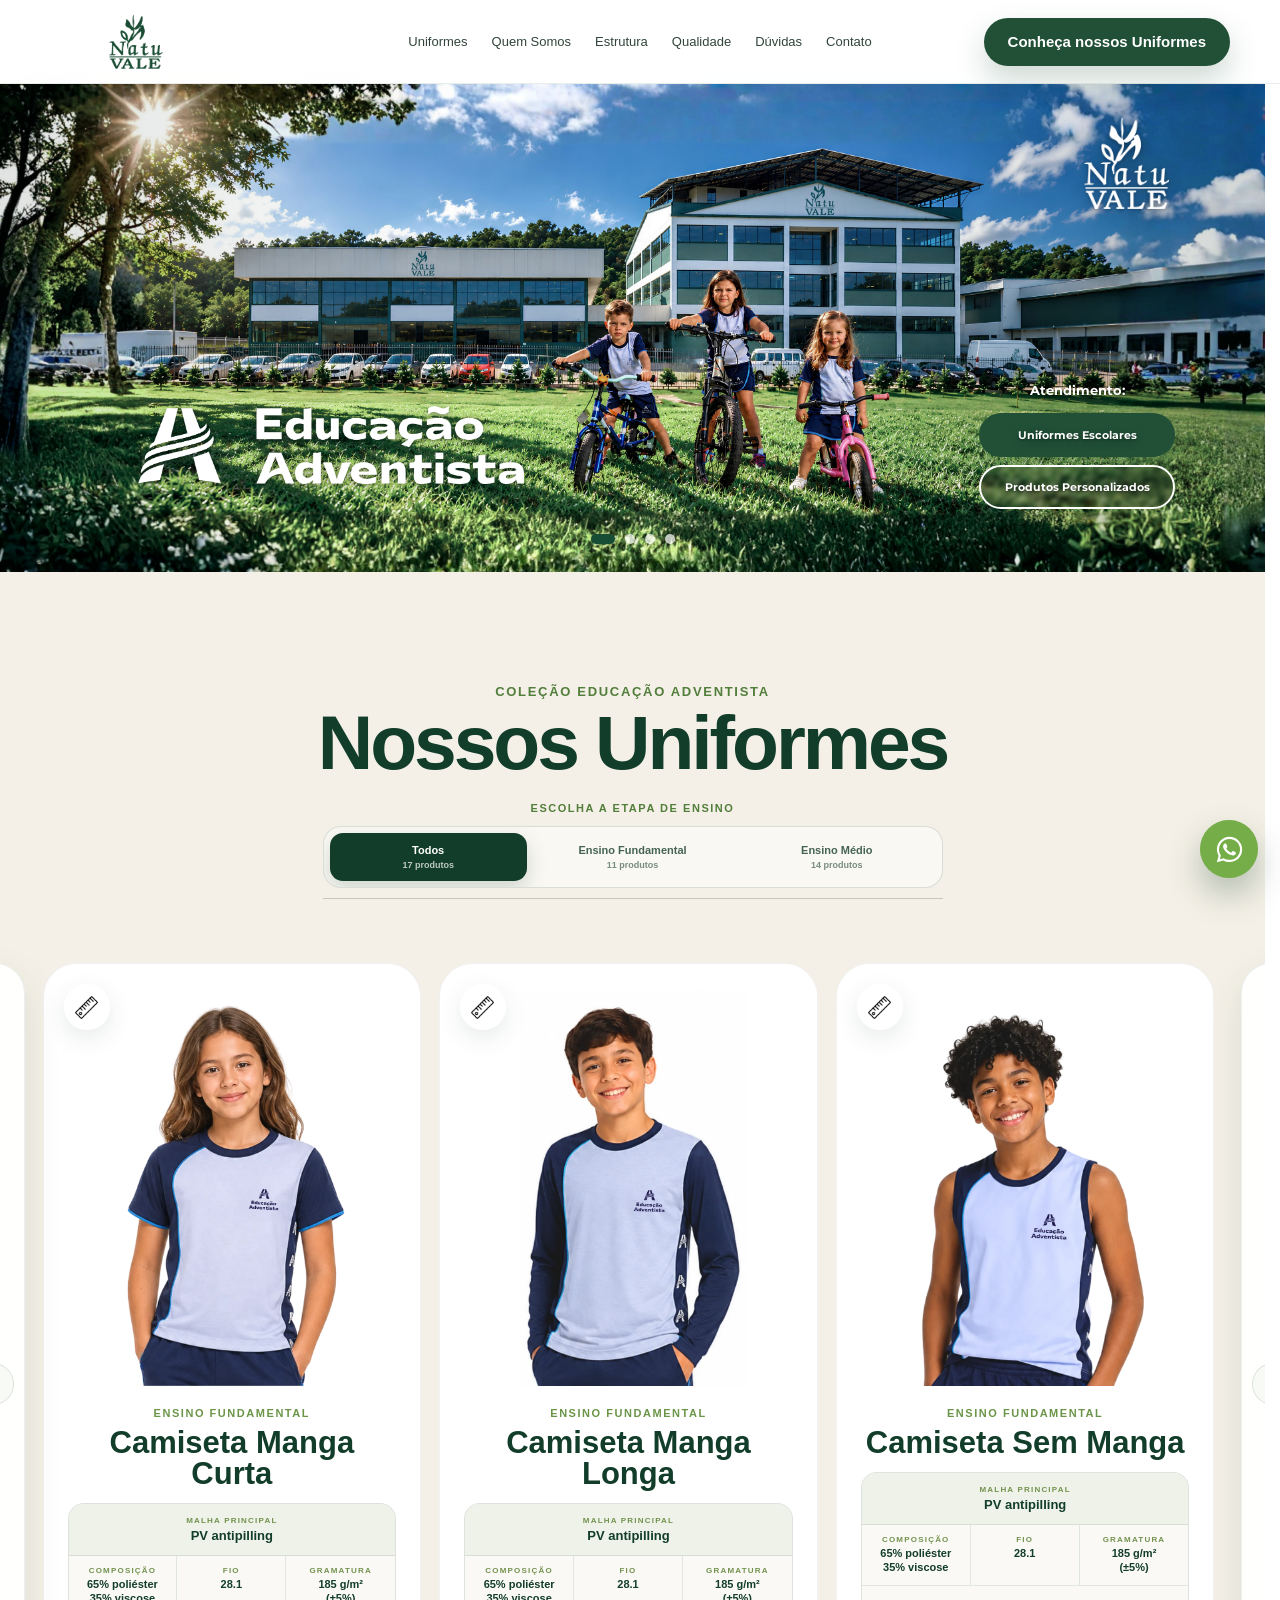
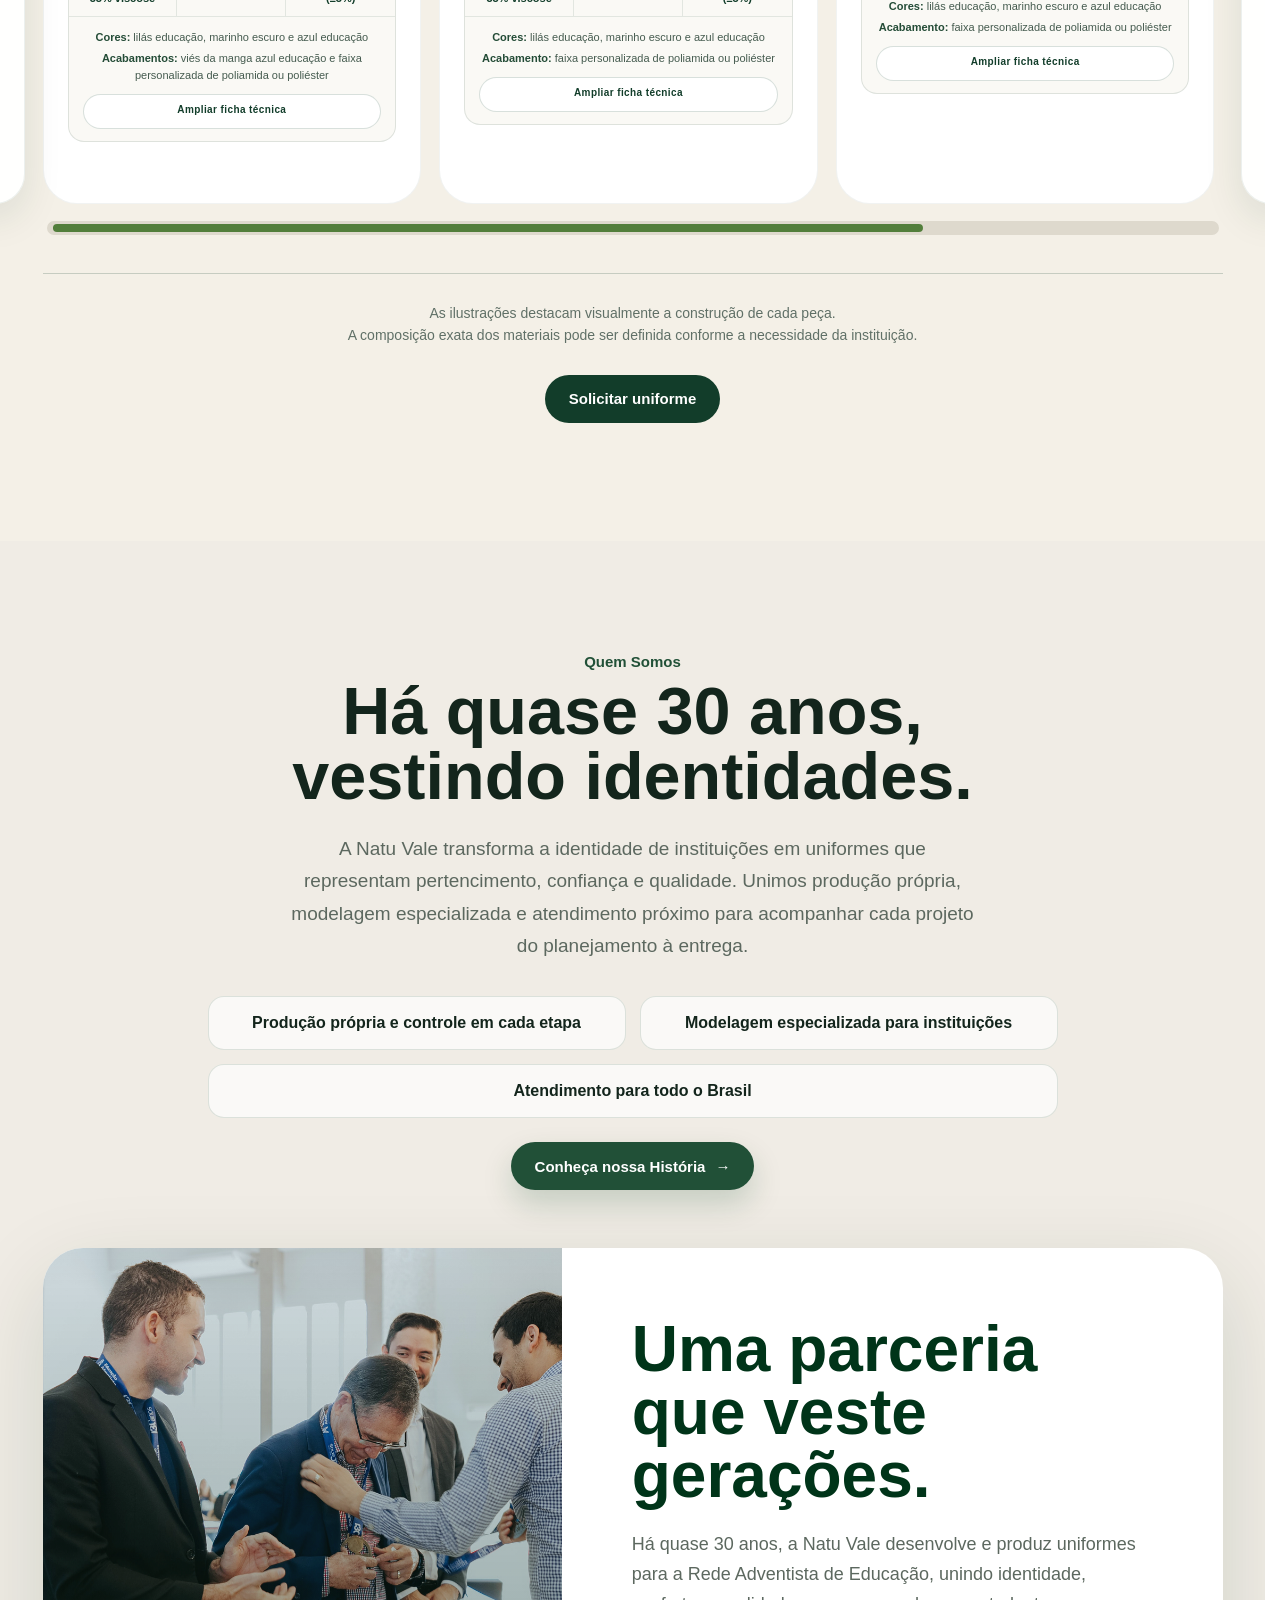
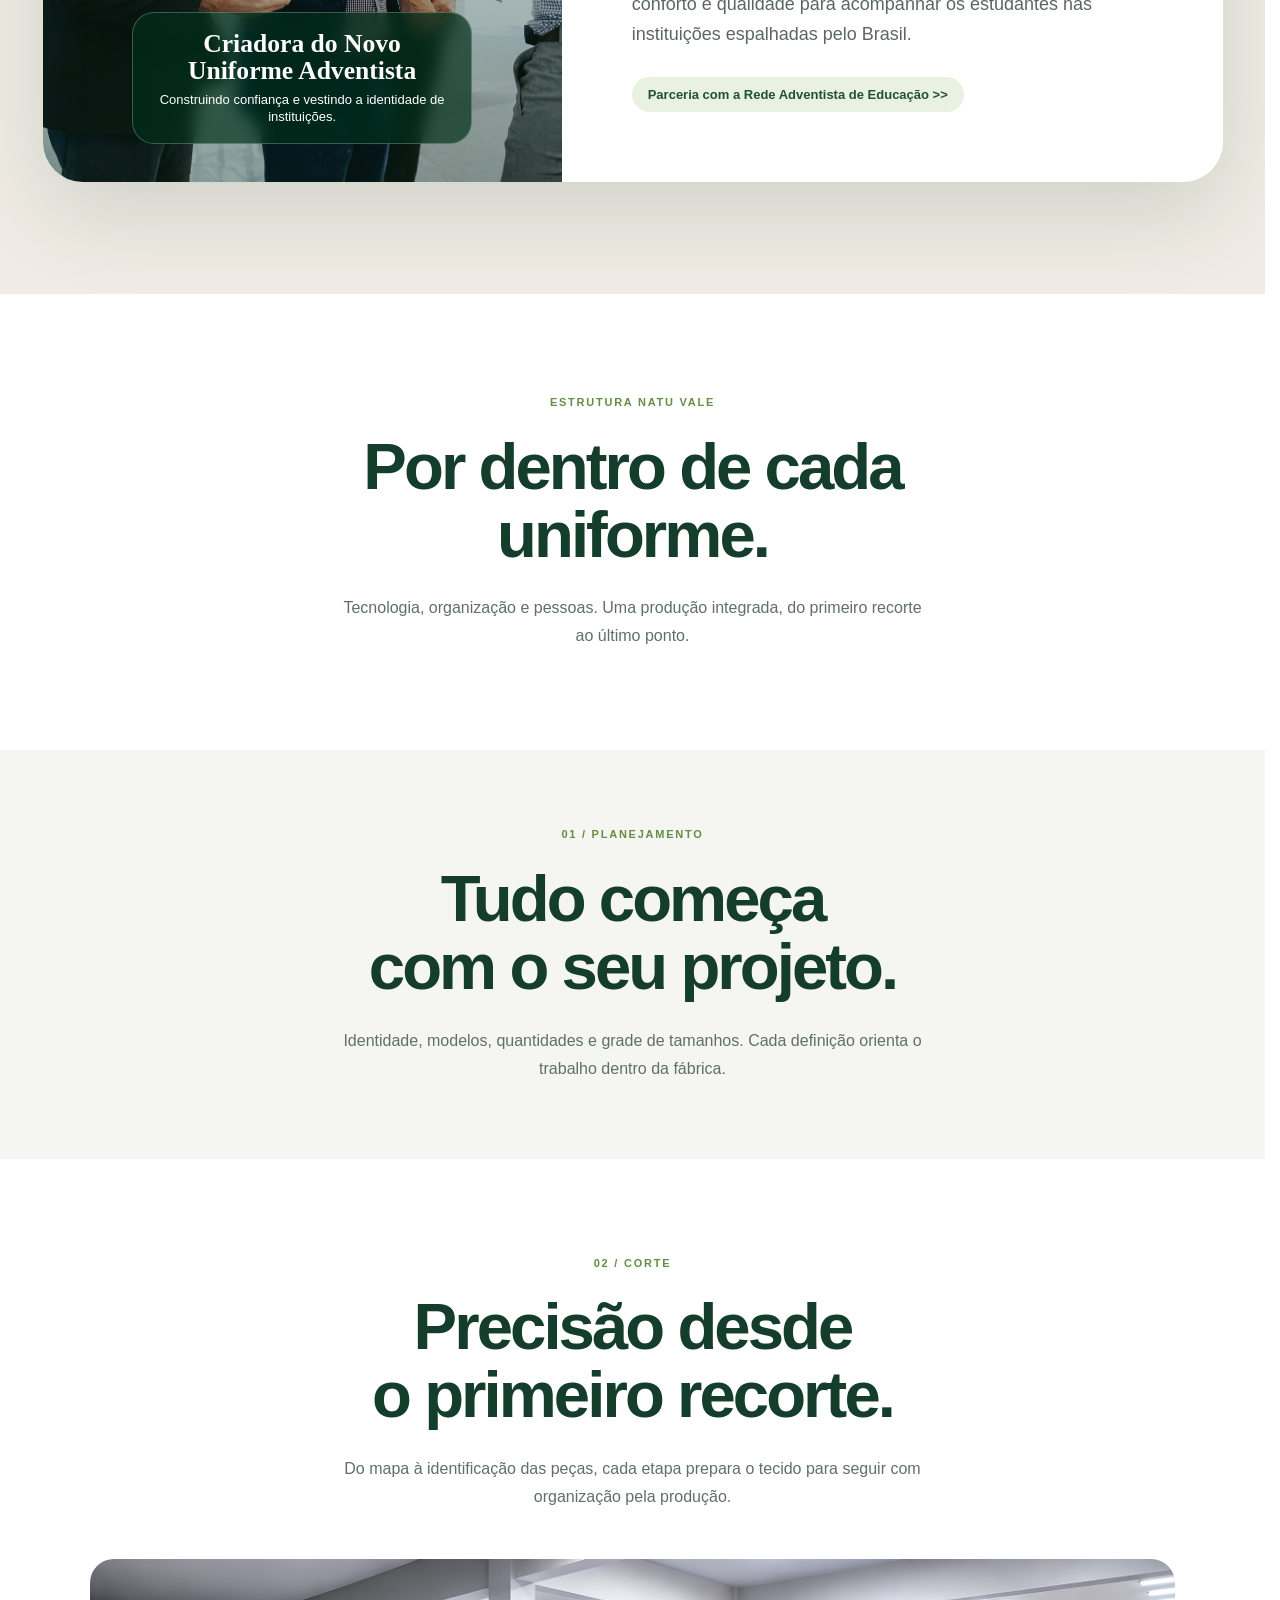
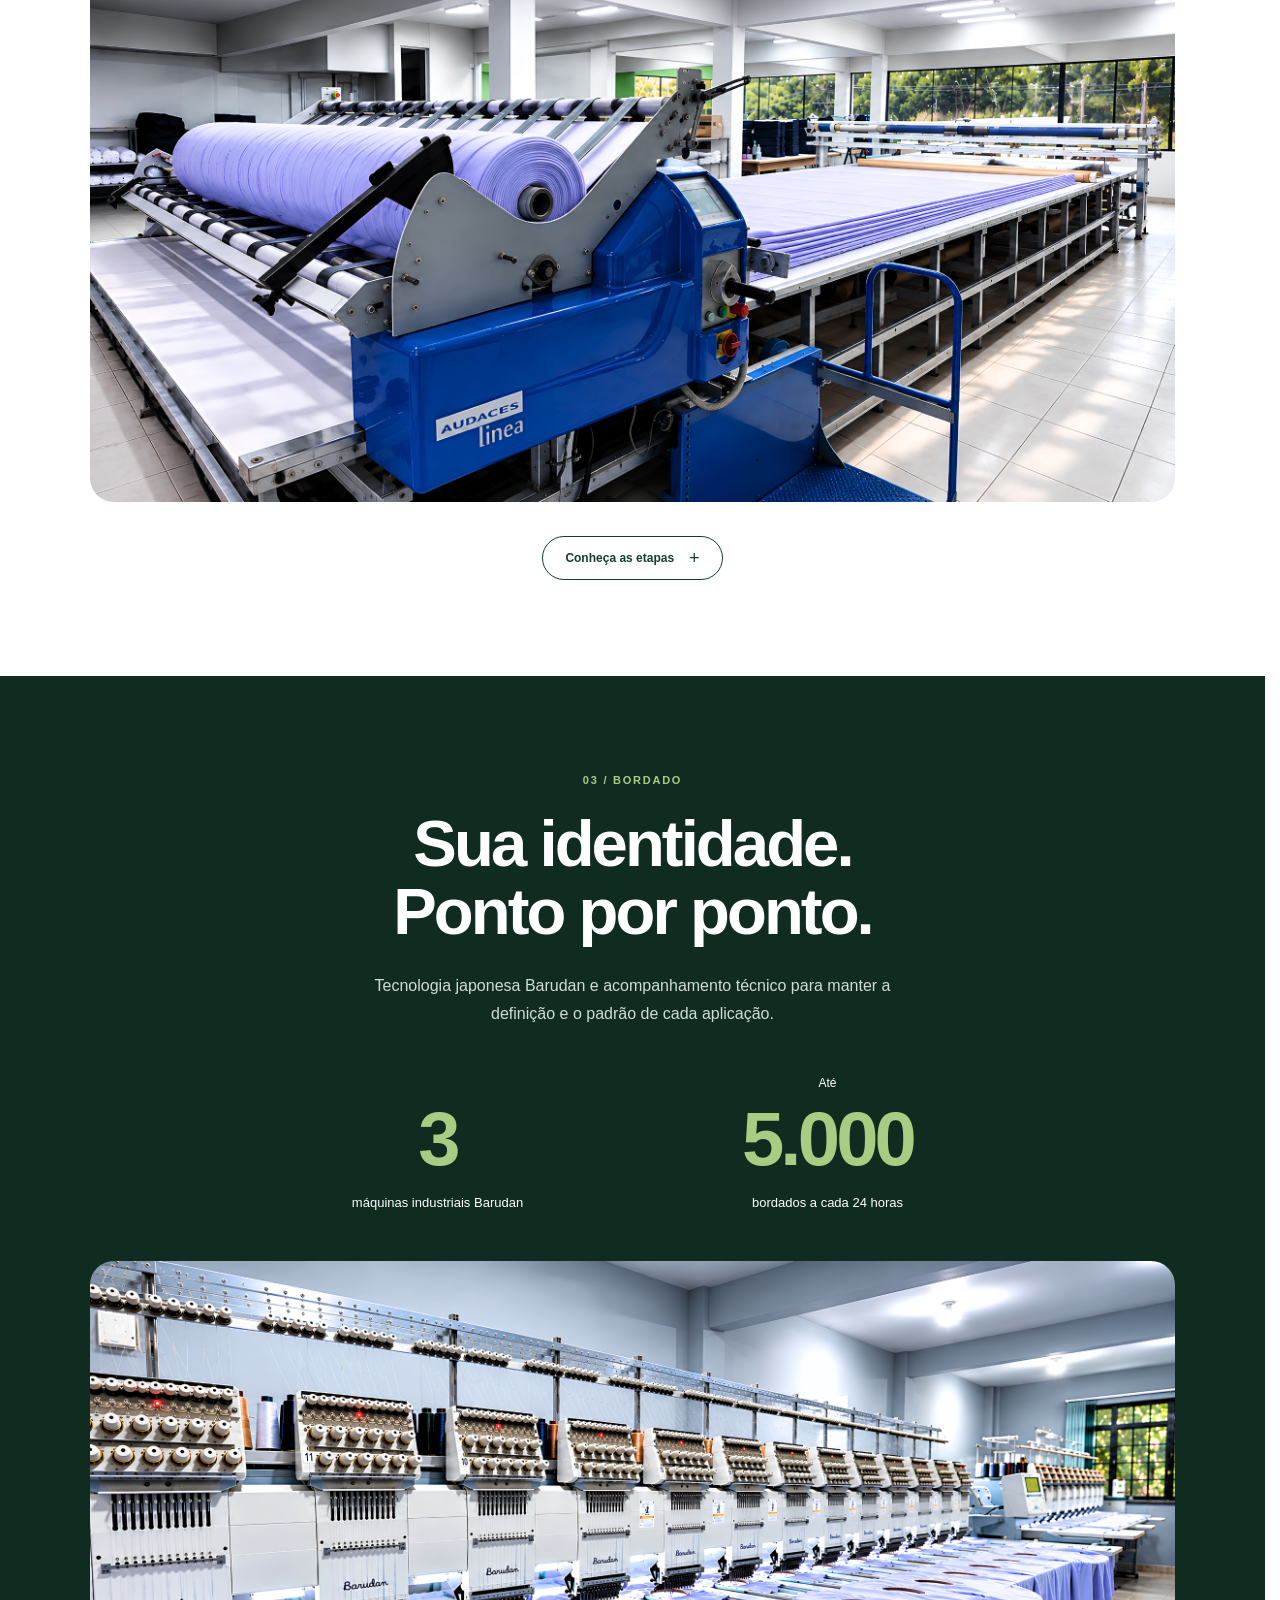
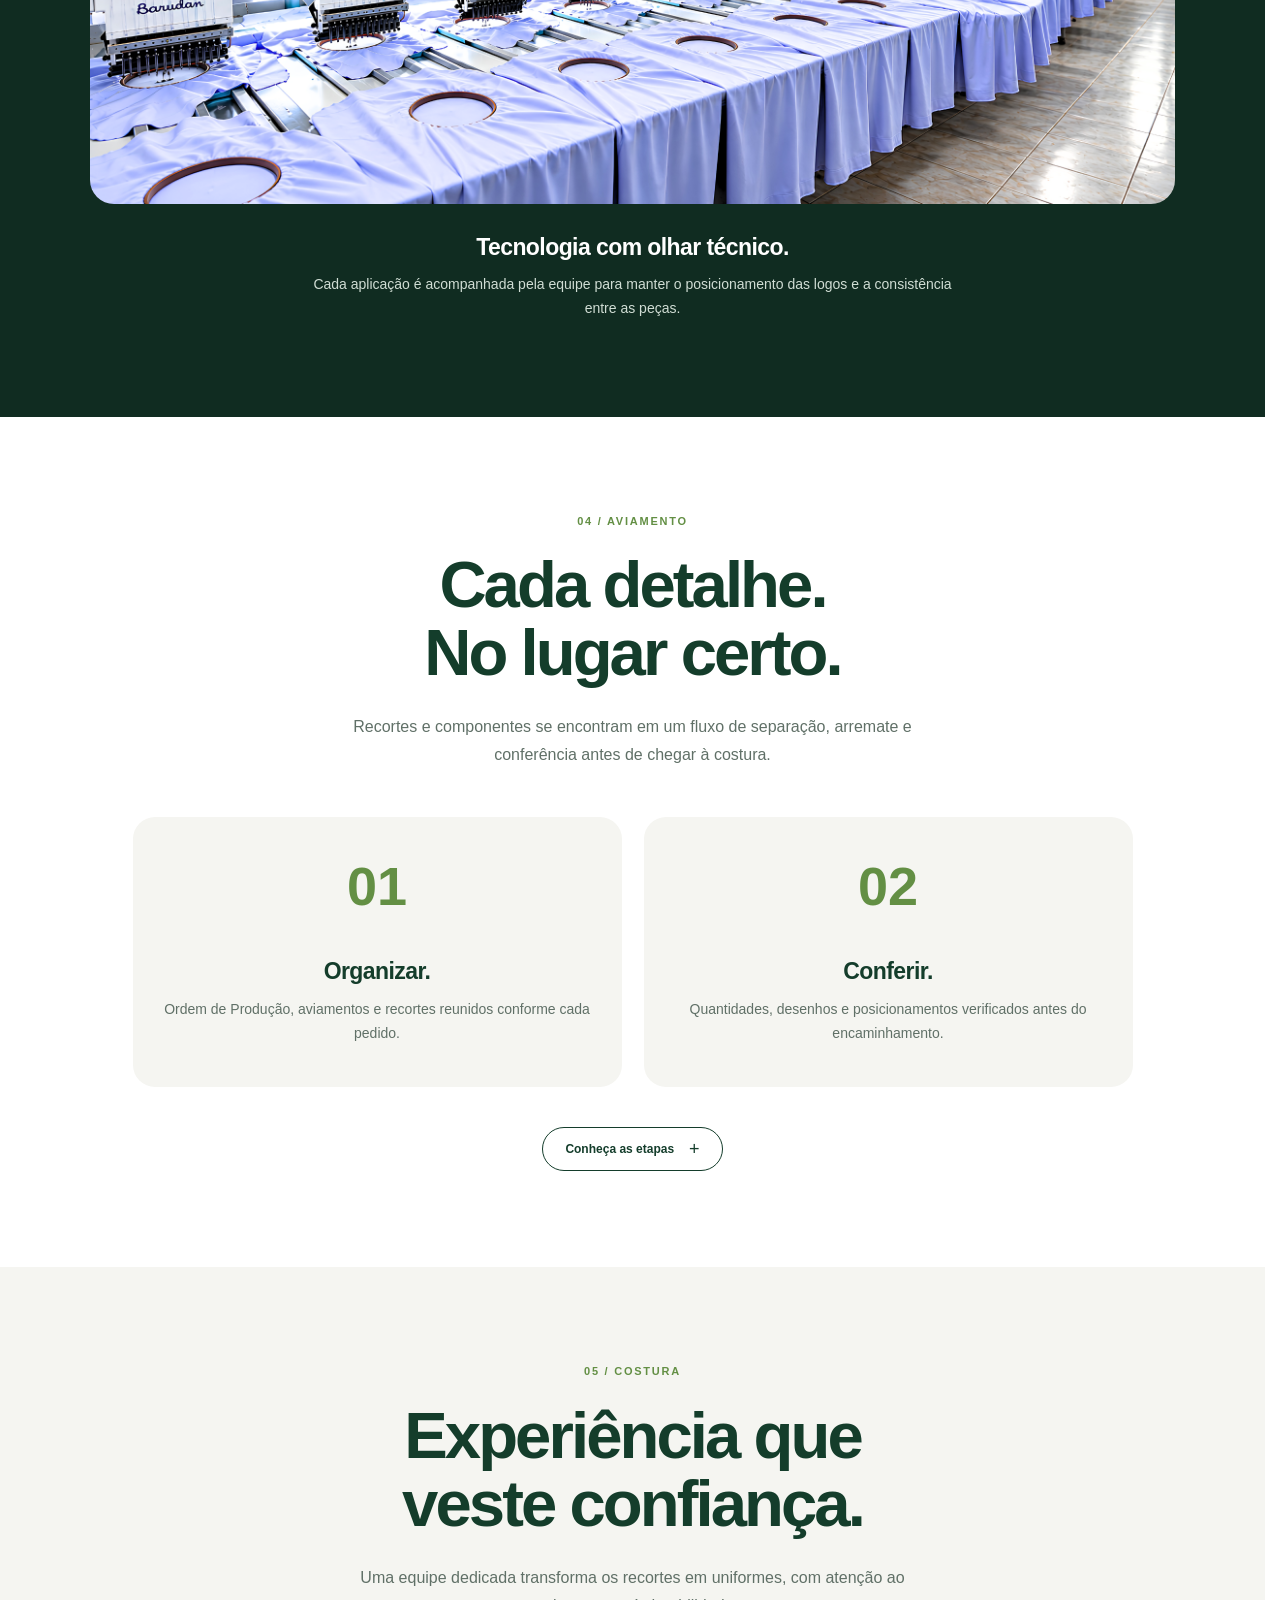
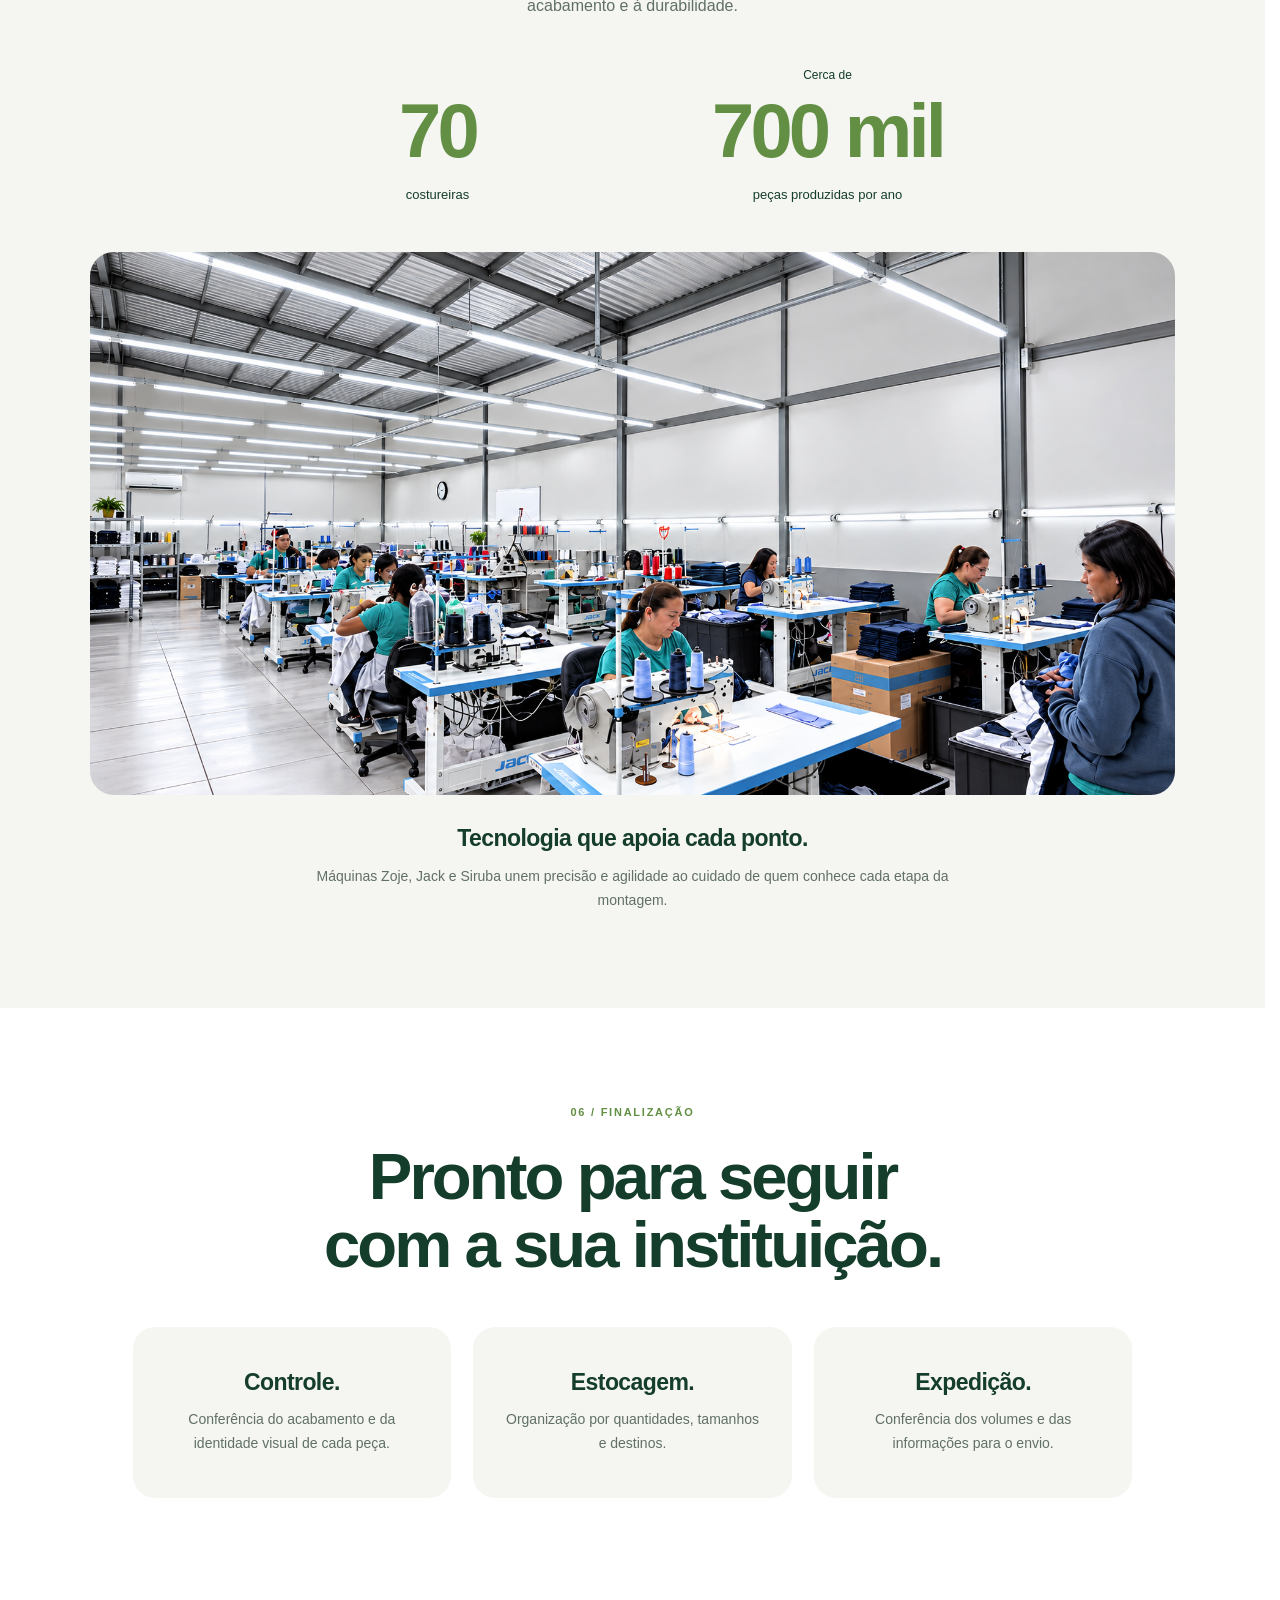
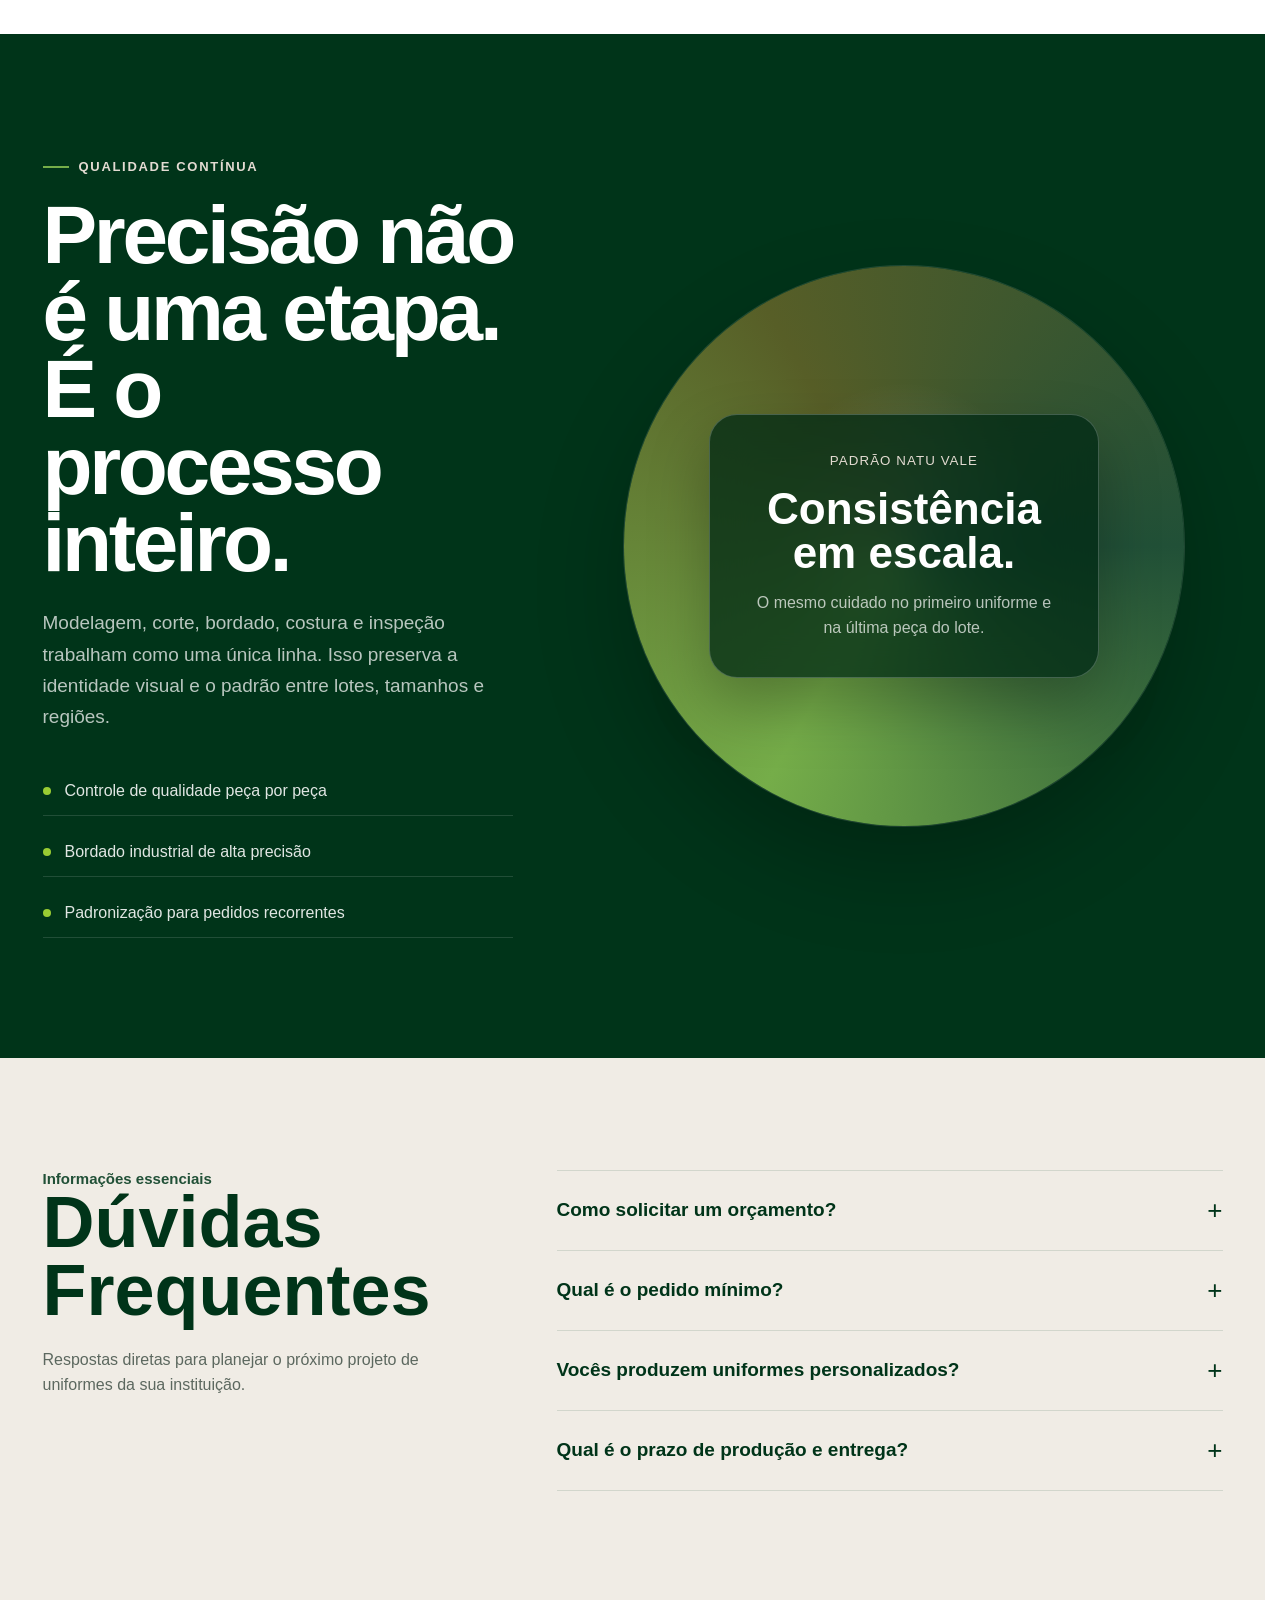
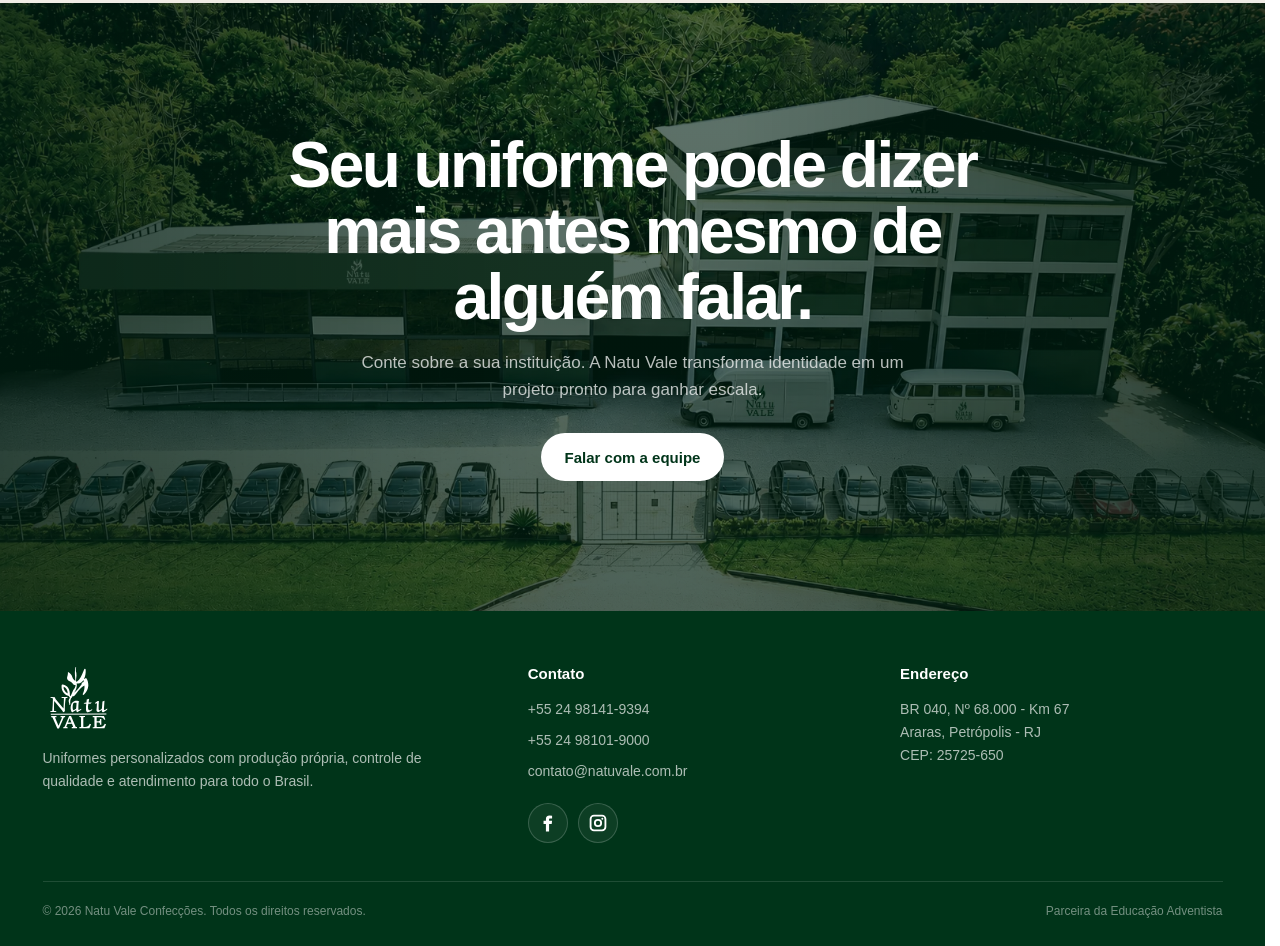
==== commit 17358f88: "fds" ====
--- a/index.html
+++ b/index.html
@@ -1942,7 +1942,8 @@
 <style id="nvc-product-controls">
 .measure-mobile{display:none}
 .uniform-look-media-switch::before,.uniform-look-media-switch::after{content:none!important}
-.product-image-arrow{position:absolute;z-index:5;top:50%;transform:translateY(-50%);width:32px;height:44px;padding:0;border:0;background:transparent;color:#75ad49;font:30px/1 Arial,sans-serif;cursor:pointer;display:grid;place-items:center}
+.product-image-arrow{position:absolute;z-index:5;top:50%;transform:translateY(-50%);width:32px;height:44px;padding:0;border:0;background:transparent;color:#75ad49;font:30px/1 Arial,sans-serif;cursor:pointer;display:none;place-items:center}
+@media(max-width:767px){.product-image-arrow{display:grid}}
 .product-image-arrow--prev{left:2px}.product-image-arrow--next{right:2px}
 .product-image-arrow:focus-visible{outline:2px solid #75ad49;border-radius:12px}
 @media(max-width:767px){
@@ -2294,6 +2295,11 @@
 .nv-mobile-dots button:focus-visible{outline:2px solid white;border-radius:50%}
 }
 </style>
+<style id="nv-feminina-symbol-style">
+.uniform-look-media .nv-feminina-badge{position:absolute;right:20px;bottom:20px;z-index:6;width:24px;height:36px;display:block;pointer-events:none}
+.uniform-look-media .nv-feminina-badge>img{display:block;position:static;width:100%;height:100%;max-width:none;max-height:none;object-fit:contain;transform:none;opacity:1;filter:none;border-radius:0;clip-path:none}
+@media(max-width:767px){.uniform-look-media .nv-feminina-badge{right:16px;bottom:18px;width:22px;height:33px}}
+</style>
 </head>
 <body id="inicio">
   <header class="site-header">
@@ -2429,17 +2435,17 @@
           <article class="uniform-look" data-size-chart="./assets/imagens/imagem-c87690d943a6e67338a6.webp" data-product-name="Camiseta Manga Longa"><div class="uniform-look-media uniform-look-media-switch" data-product-switch="" aria-label="Toque ou passe o mouse para ver o mockup da Camiseta Manga Longa"><button class="uniform-look-index" type="button" data-size-chart-trigger="" aria-label="Abrir tabela de medidas da Camiseta Manga Longa"><img src="./assets/imagens/imagem-d8a1f4f97f1d92140f3a.webp" alt=""><b><span class="measure-desktop">TABELA DE MEDIDAS</span><span class="measure-mobile">MEDIDAS</span></b></button><img class="product-photo product-photo--top" src="./assets/imagens/imagem-89c34ee6a4c282bbaafa.webp" alt="Detalhe da Camiseta Manga Longa no corpo" loading="lazy"><img class="product-mockup" src="./assets/imagens/imagem-3e8050ee53fd4d44a36b.webp" alt="Mockup frontal da Camiseta Manga Longa" loading="lazy"></div><div class="uniform-look-body"><span class="uniform-look-type">Ensino Fundamental</span><h3>Camiseta Manga Longa</h3><div class="product-specs" aria-label="Composição e especificações da Camiseta Manga Longa"><div class="product-specs-main"><span class="product-specs-label">Malha principal</span><strong>PV antipilling</strong></div><div class="product-specs-grid"><div class="product-spec"><span class="product-specs-label">Composição</span><b>65% poliéster<br>35% viscose</b></div><div class="product-spec"><span class="product-specs-label">Fio</span><b>28.1</b></div><div class="product-spec"><span class="product-specs-label">Gramatura</span><b>185 g/m²<br>(±5%)</b></div></div><div class="product-specs-detail"><span><b>Cores:</b> lilás educação, marinho escuro e azul educação</span><span><b>Acabamento:</b> faixa personalizada de poliamida ou poliéster</span><button class="product-specs-expand" type="button" data-product-specs-expand=""><span class="nv-sheet-desktop">Ampliar ficha técnica</span><span class="nv-sheet-mobile">Ficha técnica</span></button></div></div></div></article>
           <article class="uniform-look" data-size-chart="./assets/imagens/imagem-b15e407b556469d7baa1.webp" data-product-name="Camiseta Sem Manga"><div class="uniform-look-media uniform-look-media-switch" data-product-switch="" aria-label="Toque ou passe o mouse para ver o mockup da Camiseta Sem Manga"><button class="uniform-look-index" type="button" data-size-chart-trigger="" aria-label="Abrir tabela de medidas da Camiseta Sem Manga"><img src="./assets/imagens/imagem-d8a1f4f97f1d92140f3a.webp" alt=""><b><span class="measure-desktop">TABELA DE MEDIDAS</span><span class="measure-mobile">MEDIDAS</span></b></button><img class="product-photo product-photo--top" src="./assets/imagens/imagem-53a0e00a647869a957f7.webp" alt="Detalhe da Camiseta Sem Manga no corpo" loading="lazy"><img class="product-mockup" src="./assets/imagens/imagem-8bd4d31e04424ba732f9.webp" alt="Mockup frontal da Camiseta Sem Manga" loading="lazy"></div><div class="uniform-look-body"><span class="uniform-look-type">Ensino Fundamental</span><h3>Camiseta Sem Manga</h3><div class="product-specs" aria-label="Composição e especificações da Camiseta Sem Manga"><div class="product-specs-main"><span class="product-specs-label">Malha principal</span><strong>PV antipilling</strong></div><div class="product-specs-grid"><div class="product-spec"><span class="product-specs-label">Composição</span><b>65% poliéster<br>35% viscose</b></div><div class="product-spec"><span class="product-specs-label">Fio</span><b>28.1</b></div><div class="product-spec"><span class="product-specs-label">Gramatura</span><b>185 g/m²<br>(±5%)</b></div></div><div class="product-specs-detail"><span><b>Cores:</b> lilás educação, marinho escuro e azul educação</span><span><b>Acabamento:</b> faixa personalizada de poliamida ou poliéster</span><button class="product-specs-expand" type="button" data-product-specs-expand=""><span class="nv-sheet-desktop">Ampliar ficha técnica</span><span class="nv-sheet-mobile">Ficha técnica</span></button></div></div></div></article>
           <article class="uniform-look" data-size-chart="./assets/imagens/imagem-0434d26dfe68570edc49.webp" data-product-name="Camisa Polo Unissex"><div class="uniform-look-media uniform-look-media-switch" data-product-switch="" aria-label="Toque ou passe o mouse para ver o mockup da Camisa Polo Unissex"><button class="uniform-look-index" type="button" data-size-chart-trigger="" aria-label="Abrir tabela de medidas da Camisa Polo Unissex"><img src="./assets/imagens/imagem-d8a1f4f97f1d92140f3a.webp" alt=""><b><span class="measure-desktop">TABELA DE MEDIDAS</span><span class="measure-mobile">MEDIDAS</span></b></button><img class="product-photo product-photo--top" src="./assets/imagens/imagem-f088b85b320779ae1e6c.webp" alt="Detalhe da Camisa Polo Unissex no corpo" loading="lazy"><img class="product-mockup" src="./assets/imagens/imagem-e7c0d2d8e93fc7044980.webp" alt="Mockup frontal da Camisa Polo Unissex" loading="lazy"></div><div class="uniform-look-body"><span class="uniform-look-type">Ensino Médio</span><h3>Camisa Polo Unissex</h3><div class="product-specs" aria-label="Composição e especificações da Camisa Polo Unissex"><div class="product-specs-main"><span class="product-specs-label">Malha principal</span><strong>PV antipilling</strong></div><div class="product-specs-grid"><div class="product-spec"><span class="product-specs-label">Composição</span><b>65% poliéster<br>35% viscose</b></div><div class="product-spec"><span class="product-specs-label">Fio</span><b>28.1</b></div><div class="product-spec"><span class="product-specs-label">Gramatura</span><b>185 g/m²<br>(±5%)</b></div></div><div class="product-specs-detail"><span><b>Cores:</b> branco, marinho escuro e azul educação</span><span><b>Detalhes:</b> 3 botões transparentes com fundo branco; viés da manga marinho escuro e galão interno azul educação</span><span><b>Gola:</b> microfibra com elastano, marinho escuro com listra branca</span><button class="product-specs-expand" type="button" data-product-specs-expand=""><span class="nv-sheet-desktop">Ampliar ficha técnica</span><span class="nv-sheet-mobile">Ficha técnica</span></button></div></div></div></article>
-          <article class="uniform-look" data-size-chart="./assets/imagens/imagem-1bf71aa3888679074a87.webp" data-product-name="Camisa Polo Feminina"><div class="uniform-look-media uniform-look-media-switch" data-product-switch="" aria-label="Toque ou passe o mouse para ver o mockup da Camisa Polo Feminina"><button class="uniform-look-index" type="button" data-size-chart-trigger="" aria-label="Abrir tabela de medidas da Camisa Polo Feminina"><img src="./assets/imagens/imagem-d8a1f4f97f1d92140f3a.webp" alt=""><b><span class="measure-desktop">TABELA DE MEDIDAS</span><span class="measure-mobile">MEDIDAS</span></b></button><img class="product-photo product-photo--top" src="./assets/imagens/imagem-c596a5d1df29cc87749c.webp" alt="Detalhe da Camisa Polo Feminina no corpo" loading="lazy"><img class="product-mockup" src="./assets/imagens/imagem-11fc09b83eaf7d394a32.webp" alt="Mockup frontal da Camisa Polo Feminina" loading="lazy"></div><div class="uniform-look-body"><span class="uniform-look-type">Ensino Médio</span><h3>Camisa Polo Feminina</h3><div class="product-specs" aria-label="Composição e especificações da Camisa Polo Feminina"><div class="product-specs-main"><span class="product-specs-label">Malha principal</span><strong>PV antipilling</strong></div><div class="product-specs-grid"><div class="product-spec"><span class="product-specs-label">Composição</span><b>65% poliéster<br>35% viscose</b></div><div class="product-spec"><span class="product-specs-label">Fio</span><b>28.1</b></div><div class="product-spec"><span class="product-specs-label">Gramatura</span><b>185 g/m²<br>(±5%)</b></div></div><div class="product-specs-detail"><span><b>Cores:</b> branco, marinho escuro e azul educação</span><span><b>Detalhes:</b> 3 botões transparentes com fundo branco; viés da manga marinho escuro e galão interno azul educação</span><span><b>Gola:</b> microfibra com elastano, marinho escuro com listra branca</span><button class="product-specs-expand" type="button" data-product-specs-expand=""><span class="nv-sheet-desktop">Ampliar ficha técnica</span><span class="nv-sheet-mobile">Ficha técnica</span></button></div></div></div></article>
+          <article class="uniform-look" data-size-chart="./assets/imagens/imagem-1bf71aa3888679074a87.webp" data-product-name="Camisa Polo Feminina"><div class="uniform-look-media uniform-look-media-switch" data-product-switch="" aria-label="Toque ou passe o mouse para ver o mockup da Camisa Polo Feminina"><span class="nv-feminina-badge" role="img" aria-label="Modelo feminino"><img src="./assets/icones/simbolo-feminina.svg" alt="" aria-hidden="true"></span><button class="uniform-look-index" type="button" data-size-chart-trigger="" aria-label="Abrir tabela de medidas da Camisa Polo Feminina"><img src="./assets/imagens/imagem-d8a1f4f97f1d92140f3a.webp" alt=""><b><span class="measure-desktop">TABELA DE MEDIDAS</span><span class="measure-mobile">MEDIDAS</span></b></button><img class="product-photo product-photo--top" src="./assets/imagens/imagem-c596a5d1df29cc87749c.webp" alt="Detalhe da Camisa Polo Feminina no corpo" loading="lazy"><img class="product-mockup" src="./assets/imagens/imagem-11fc09b83eaf7d394a32.webp" alt="Mockup frontal da Camisa Polo Feminina" loading="lazy"></div><div class="uniform-look-body"><span class="uniform-look-type">Ensino Médio</span><h3>Camisa Polo Feminina</h3><div class="product-specs" aria-label="Composição e especificações da Camisa Polo Feminina"><div class="product-specs-main"><span class="product-specs-label">Malha principal</span><strong>PV antipilling</strong></div><div class="product-specs-grid"><div class="product-spec"><span class="product-specs-label">Composição</span><b>65% poliéster<br>35% viscose</b></div><div class="product-spec"><span class="product-specs-label">Fio</span><b>28.1</b></div><div class="product-spec"><span class="product-specs-label">Gramatura</span><b>185 g/m²<br>(±5%)</b></div></div><div class="product-specs-detail"><span><b>Cores:</b> branco, marinho escuro e azul educação</span><span><b>Detalhes:</b> 3 botões transparentes com fundo branco; viés da manga marinho escuro e galão interno azul educação</span><span><b>Gola:</b> microfibra com elastano, marinho escuro com listra branca</span><button class="product-specs-expand" type="button" data-product-specs-expand=""><span class="nv-sheet-desktop">Ampliar ficha técnica</span><span class="nv-sheet-mobile">Ficha técnica</span></button></div></div></div></article>
           <article class="uniform-look" data-product-name="Camiseta Gola V Unissex"><div class="uniform-look-media uniform-look-media-switch" data-product-switch="" aria-label="Toque ou passe o mouse para ver o mockup da Camiseta Gola V Unissex"><img class="product-photo product-photo--top" src="./assets/imagens/imagem-6e86e211d6744985af9f.webp" alt="Camiseta Gola V Unissex no corpo" loading="lazy"><img class="product-mockup" src="./assets/imagens/imagem-060f2d0c2f21cb510c35.webp" alt="Mockup frontal da Camiseta Gola V Unissex" loading="lazy"></div><div class="uniform-look-body"><span class="uniform-look-type">Ensino Médio</span><h3>Camiseta Gola V Unissex</h3><div class="product-specs"><div class="product-specs-main"><span class="product-specs-label">Malha principal</span><strong>PV antipilling</strong></div><div class="product-specs-detail"><span><b>Cores:</b> branco, marinho escuro e azul educação</span></div></div></div></article>
-          <article class="uniform-look" data-product-name="Camiseta Gola V Feminina"><div class="uniform-look-media uniform-look-media-switch" data-product-switch="" aria-label="Toque ou passe o mouse para ver o mockup da Camiseta Gola V Feminina"><img class="product-photo product-photo--top" src="./assets/imagens/imagem-7765b01d26d281c30810.webp" alt="Camiseta Gola V Feminina no corpo" loading="lazy"><img class="product-mockup" src="./assets/imagens/imagem-dc42cf0f3a2ebbdb5875.webp" alt="Mockup frontal da Camiseta Gola V Feminina" loading="lazy"></div><div class="uniform-look-body"><span class="uniform-look-type">Ensino Médio</span><h3>Camiseta Gola V Feminina</h3><div class="product-specs"><div class="product-specs-main"><span class="product-specs-label">Malha principal</span><strong>PV antipilling</strong></div><div class="product-specs-detail"><span><b>Cores:</b> branco, marinho escuro e azul educação</span></div></div></div></article>
+          <article class="uniform-look" data-product-name="Camiseta Gola V Feminina"><div class="uniform-look-media uniform-look-media-switch" data-product-switch="" aria-label="Toque ou passe o mouse para ver o mockup da Camiseta Gola V Feminina"><span class="nv-feminina-badge" role="img" aria-label="Modelo feminino"><img src="./assets/icones/simbolo-feminina.svg" alt="" aria-hidden="true"></span><img class="product-photo product-photo--top" src="./assets/imagens/imagem-7765b01d26d281c30810.webp" alt="Camiseta Gola V Feminina no corpo" loading="lazy"><img class="product-mockup" src="./assets/imagens/imagem-dc42cf0f3a2ebbdb5875.webp" alt="Mockup frontal da Camiseta Gola V Feminina" loading="lazy"></div><div class="uniform-look-body"><span class="uniform-look-type">Ensino Médio</span><h3>Camiseta Gola V Feminina</h3><div class="product-specs"><div class="product-specs-main"><span class="product-specs-label">Malha principal</span><strong>PV antipilling</strong></div><div class="product-specs-detail"><span><b>Cores:</b> branco, marinho escuro e azul educação</span></div></div></div></article>
           <article class="uniform-look" data-size-chart="./assets/imagens/imagem-42eb2227aaa5ef79542f.webp" data-product-name="Camiseta Sem Manga Unissex"><div class="uniform-look-media uniform-look-media-switch" data-product-switch="" aria-label="Toque ou passe o mouse para ver o mockup da Camiseta Sem Manga Unissex"><button class="uniform-look-index" type="button" data-size-chart-trigger="" aria-label="Abrir tabela de medidas da Camiseta Sem Manga Unissex"><img src="./assets/imagens/imagem-d8a1f4f97f1d92140f3a.webp" alt=""><b><span class="measure-desktop">TABELA DE MEDIDAS</span><span class="measure-mobile">MEDIDAS</span></b></button><img class="product-photo product-photo--top" src="./assets/imagens/imagem-8714ff7016ce191fb0ff.webp" alt="Detalhe da Camiseta Sem Manga Unissex no corpo" loading="lazy"><img class="product-mockup" src="./assets/imagens/imagem-00c1e8eb22c8af8de1a4.webp" alt="Mockup frontal da Camiseta Sem Manga Unissex" loading="lazy"></div><div class="uniform-look-body"><span class="uniform-look-type">Ensino Médio</span><h3>Camiseta Sem Manga Unissex</h3><div class="product-specs" aria-label="Composição e especificações da Camiseta Sem Manga Unissex"><div class="product-specs-main"><span class="product-specs-label">Malha principal</span><strong>PV antipilling</strong></div><div class="product-specs-grid"><div class="product-spec"><span class="product-specs-label">Composição</span><b>65% poliéster<br>35% viscose</b></div><div class="product-spec"><span class="product-specs-label">Fio</span><b>28.1</b></div><div class="product-spec"><span class="product-specs-label">Gramatura</span><b>185 g/m²<br>(±5%)</b></div></div><div class="product-specs-detail"><span><b>Cores:</b> branco, marinho escuro e azul educação</span><button class="product-specs-expand" type="button" data-product-specs-expand=""><span class="nv-sheet-desktop">Ampliar ficha técnica</span><span class="nv-sheet-mobile">Ficha técnica</span></button></div></div></div></article>
-          <article class="uniform-look" data-size-chart="./assets/imagens/imagem-d1ab6328214439507ea1.webp" data-product-name="Camiseta Sem Manga Feminina"><div class="uniform-look-media uniform-look-media-switch" data-product-switch="" aria-label="Toque ou passe o mouse para ver o mockup da Camiseta Sem Manga Feminina"><button class="uniform-look-index" type="button" data-size-chart-trigger="" aria-label="Abrir tabela de medidas da Camiseta Sem Manga Feminina"><img src="./assets/imagens/imagem-d8a1f4f97f1d92140f3a.webp" alt=""><b><span class="measure-desktop">TABELA DE MEDIDAS</span><span class="measure-mobile">MEDIDAS</span></b></button><img class="product-photo product-photo--top" src="./assets/imagens/imagem-0130a53c68d66c9b78f5.webp" alt="Detalhe da Camiseta Sem Manga Feminina no corpo" loading="lazy"><img class="product-mockup" src="./assets/imagens/imagem-4308024866c2b590cf28.webp" alt="Mockup frontal da Camiseta Sem Manga Feminina" loading="lazy"></div><div class="uniform-look-body"><span class="uniform-look-type">Ensino Médio</span><h3>Camiseta Sem Manga Feminina</h3><div class="product-specs" aria-label="Composição e especificações da Camiseta Sem Manga Feminina"><div class="product-specs-main"><span class="product-specs-label">Malha principal</span><strong>PV antipilling</strong></div><div class="product-specs-grid"><div class="product-spec"><span class="product-specs-label">Composição</span><b>65% poliéster<br>35% viscose</b></div><div class="product-spec"><span class="product-specs-label">Fio</span><b>28.1</b></div><div class="product-spec"><span class="product-specs-label">Gramatura</span><b>185 g/m²<br>(±5%)</b></div></div><div class="product-specs-detail"><span><b>Cores:</b> branco, marinho escuro e azul educação</span><button class="product-specs-expand" type="button" data-product-specs-expand=""><span class="nv-sheet-desktop">Ampliar ficha técnica</span><span class="nv-sheet-mobile">Ficha técnica</span></button></div></div></div></article>
+          <article class="uniform-look" data-size-chart="./assets/imagens/imagem-d1ab6328214439507ea1.webp" data-product-name="Camiseta Sem Manga Feminina"><div class="uniform-look-media uniform-look-media-switch" data-product-switch="" aria-label="Toque ou passe o mouse para ver o mockup da Camiseta Sem Manga Feminina"><span class="nv-feminina-badge" role="img" aria-label="Modelo feminino"><img src="./assets/icones/simbolo-feminina.svg" alt="" aria-hidden="true"></span><button class="uniform-look-index" type="button" data-size-chart-trigger="" aria-label="Abrir tabela de medidas da Camiseta Sem Manga Feminina"><img src="./assets/imagens/imagem-d8a1f4f97f1d92140f3a.webp" alt=""><b><span class="measure-desktop">TABELA DE MEDIDAS</span><span class="measure-mobile">MEDIDAS</span></b></button><img class="product-photo product-photo--top" src="./assets/imagens/imagem-0130a53c68d66c9b78f5.webp" alt="Detalhe da Camiseta Sem Manga Feminina no corpo" loading="lazy"><img class="product-mockup" src="./assets/imagens/imagem-4308024866c2b590cf28.webp" alt="Mockup frontal da Camiseta Sem Manga Feminina" loading="lazy"></div><div class="uniform-look-body"><span class="uniform-look-type">Ensino Médio</span><h3>Camiseta Sem Manga Feminina</h3><div class="product-specs" aria-label="Composição e especificações da Camiseta Sem Manga Feminina"><div class="product-specs-main"><span class="product-specs-label">Malha principal</span><strong>PV antipilling</strong></div><div class="product-specs-grid"><div class="product-spec"><span class="product-specs-label">Composição</span><b>65% poliéster<br>35% viscose</b></div><div class="product-spec"><span class="product-specs-label">Fio</span><b>28.1</b></div><div class="product-spec"><span class="product-specs-label">Gramatura</span><b>185 g/m²<br>(±5%)</b></div></div><div class="product-specs-detail"><span><b>Cores:</b> branco, marinho escuro e azul educação</span><button class="product-specs-expand" type="button" data-product-specs-expand=""><span class="nv-sheet-desktop">Ampliar ficha técnica</span><span class="nv-sheet-mobile">Ficha técnica</span></button></div></div></div></article>
           <article class="uniform-look" data-size-chart="./assets/imagens/imagem-06a9ec250466383182fd.webp" data-product-name="Agasalho Alasca"><div class="uniform-look-media uniform-look-media-switch" data-product-switch="" aria-label="Toque ou passe o mouse para ver o mockup do Agasalho Alasca"><button class="uniform-look-index" type="button" data-size-chart-trigger="" aria-label="Abrir tabela de medidas do Agasalho Alasca"><img src="./assets/imagens/imagem-d8a1f4f97f1d92140f3a.webp" alt=""><b><span class="measure-desktop">TABELA DE MEDIDAS</span><span class="measure-mobile">MEDIDAS</span></b></button><img class="product-photo product-photo--top" src="./assets/imagens/imagem-1c3e64cc8342fda75e7c.webp" alt="Agasalho Alasca no corpo" loading="lazy"><img class="product-mockup" src="./assets/imagens/imagem-7c697275d8cff6f39c53.webp" alt="Mockup frontal do Agasalho Alasca" loading="lazy"></div><div class="uniform-look-body"><span class="uniform-look-type">Ensino Fundamental e Ensino Médio</span><h3>Agasalho Alasca</h3><p>Estrutura leve com painéis matelassados, forro macio e proteção sem limitar os movimentos.</p><div class="uniform-materials"><span>Nylon acetinado</span><span>Manta térmica</span><span>Costura reforçada</span></div></div></article>
           <article class="uniform-look" data-size-chart="./assets/imagens/imagem-85dfb0fa2736fabdff6c.webp" data-product-name="Agasalho de Moletom"><div class="uniform-look-media uniform-look-media-switch" data-product-switch="" aria-label="Toque ou passe o mouse para ver o mockup do Agasalho de Moletom"><button class="uniform-look-index" type="button" data-size-chart-trigger="" aria-label="Abrir tabela de medidas do Agasalho de Moletom"><img src="./assets/imagens/imagem-d8a1f4f97f1d92140f3a.webp" alt=""><b><span class="measure-desktop">TABELA DE MEDIDAS</span><span class="measure-mobile">MEDIDAS</span></b></button><img class="product-photo product-photo--top" src="./assets/imagens/imagem-85a6211a579cab09efa6.webp" alt="Detalhe do Agasalho de Moletom no corpo" loading="lazy"><img class="product-mockup" src="./assets/imagens/imagem-8d42de01fa5dc0ea7b22.webp" alt="Mockup frontal do Agasalho de Moletom" loading="lazy"></div><div class="uniform-look-body"><span class="uniform-look-type">Ensino Fundamental e Ensino Médio</span><h3>Agasalho de Moletom</h3><div class="product-specs" aria-label="Composição e especificações do Agasalho de Moletom"><div class="product-specs-main"><span class="product-specs-label">Malha principal</span><strong>Moletom cashmere</strong></div><div class="product-specs-grid"><div class="product-spec"><span class="product-specs-label">Composição</span><b>50% algodão<br>50% poliéster</b></div><div class="product-spec"><span class="product-specs-label">Gramatura</span><b>330 g/m²<br>(±5%)</b></div><div class="product-spec"><span class="product-specs-label">Cores</span><b>Azul educação<br>Marinho escuro</b></div></div><div class="product-specs-detail"><span><b>Zíper:</b> separável em náilon marinho escuro</span><span><b>Acabamentos:</b> barra e punho em poliéster com elastano, nas cores marinho escuro e azul educação</span><button class="product-specs-expand" type="button" data-product-specs-expand=""><span class="nv-sheet-desktop">Ampliar ficha técnica</span><span class="nv-sheet-mobile">Ficha técnica</span></button></div></div></div></article>
           <article class="uniform-look" data-size-chart="./assets/imagens/imagem-70a31d73a131980fab41.webp" data-product-name="Agasalho Flanelado"><div class="uniform-look-media uniform-look-media-switch" data-product-switch="" aria-label="Toque ou passe o mouse para ver o mockup do Agasalho Flanelado"><button class="uniform-look-index" type="button" data-size-chart-trigger="" aria-label="Abrir tabela de medidas do Agasalho Flanelado"><img src="./assets/imagens/imagem-d8a1f4f97f1d92140f3a.webp" alt=""><b><span class="measure-desktop">TABELA DE MEDIDAS</span><span class="measure-mobile">MEDIDAS</span></b></button><img class="product-photo product-photo--top" src="./assets/imagens/imagem-90d0d677c445c983a5b2.webp" alt="Modelo usando Agasalho Flanelado" loading="lazy"><img class="product-mockup" src="./assets/imagens/imagem-d958d74c4f5c87b0decc.webp" alt="Mockup frontal do Agasalho Flanelado" loading="lazy"></div><div class="uniform-look-body"><span class="uniform-look-type">Ensino Fundamental e Ensino Médio</span><h3>Agasalho Flanelado</h3><div class="product-specs" aria-label="Composição e especificações do Agasalho Flanelado"><div class="product-specs-main"><span class="product-specs-label">Malha principal</span><strong>Adis Sport Plus</strong></div><div class="product-specs-grid"><div class="product-spec"><span class="product-specs-label">Composição</span><b>100% poliéster</b></div><div class="product-spec"><span class="product-specs-label">Gramatura</span><b>245 g/m²<br>(±5%)</b></div><div class="product-spec"><span class="product-specs-label">Cores</span><b>Azul educação<br>Marinho escuro</b></div></div><div class="product-specs-detail"><span><b>Zíper:</b> separável em náilon marinho escuro</span><span><b>Acabamentos:</b> barra e punho em poliéster com elastano, nas cores marinho escuro e azul educação</span><button class="product-specs-expand" type="button" data-product-specs-expand=""><span class="nv-sheet-desktop">Ampliar ficha técnica</span><span class="nv-sheet-mobile">Ficha técnica</span></button></div></div></div></article>
-          <article class="uniform-look" data-size-chart="[data-uri])DSCo+LVhtT2RE4ln5RDZnCxKgHh60TwIfS2ochdm+aWg2jj0b0C2YAAnZgXazKHgRLsbMaxoWqJQPRZ4iPt7dokrW1EJZZdDiF+SJcQuNAYeCZfu/0WjbKbTrbvC2F9kisOALtL6lMSW5svtaFFnF18+CAkyaR419xJm8iF3K9VmDhpWg+2aY6E82rudXq8YLr/uuRk+Od1iCOpsnw1dxbL2JzPam/wthC58GHDFY9RSrZvEnUE7OKWEUJUIDsLQ9M3Ik0YaXoO+P7OXVzVkXBMIP7ngVkSYz3vuLWznAFcSI6p1cF7puVCGywB+MFc2OrsZ+aQPUvHwLti85R6P9Fp/I3NgWnvOFFzM/7FCYYaLYF49dkhXaWfP0WoEfY3wx9Hv2b+85VN1yZJcZ0vp+Hr5tgQoByidXEmMtdsiLLXSok6uiJme/D2ZUbzNQMgi5vpzsqgmY1YxFg27IcktZ9wiqalylrhWUQ0qTD8hLUIZt6tWgHjT9qAtIXXD7I1nX28Iju9TM2EgnNAS1e4m6SRHAwoD9YAWRpWILy/ARY/nbekliH2zBoMEiQ94CJYQtW0YQhJ+prLxgdzGyTPIfuSx5P4xcwgiDFNRNpitpL6Yeh9XXad4EWTzNc4NJnfVdv32P+03etwUijA1p0I7OD7Mn3F4kN3sVhsH/OqTvyE6Ng7yv4i8Q6n4zZPYrlCvQEgQ8/6pKGeTTN3ZnB2bxsGgDU2jbh4qXGPw5oP16dhx938yy2t4F45v0q6U2rWyze2/Q1Kt5QBzsCvCcBbls9HH8o6uoq+1QTfbwhZW4qStumqipk5gtEeSGZgF095WCHP4IhC48S1S8MXHNx14ixk8GtgutLHOZB+Q+MW4ElfbxO/BuC+O1MaJTpkuQ60dQvlyEUNrMqVvZQCd93Pxav8de1XxZhi4MRqZSFyOmp71QYpX3fgMIvZaMTe+YrXIAzu+7KkwF/SoSbEMlscxHyzavX8mNrElrjAJHDGD9cHpqGkYitDPWRMmKojOOa/xTLbX6HEkUlq4j6/cwny9PFDXo9R5j4GI8OeijggBjReZ/uNZ+uYgRD5QTihF4c8ZSBhgV93RKg02v8dDqcuuSjfokypY+dN2R24emTEdARMphg6xO3u/+mSGWi9APWirSVuskWAhB/dGu/7dSNRe5VvqySmeMKCUqwDW+B/qDDBCtQv9oIQEcut10PQOVSZB1FdL3jDBL92FIX4M1NOcHmdessjZoQZ7VBPQxOBd4eWif7yKDkoTwX3QjfhyCImvpuCUeNzdpnvNNZfa/xIdF00G5IskN6ZN17vK0KBE5tDGs0gLlZilyQN6ytOhfTGbwXHglvAXMcXPtDCv0KMOIGqBBRPaLWEr2LXcsXdZv/7pWjY4oL18S2YeeNYl3NOBZ+AgqJ64iNDi9s1tK04vX3NVILdpeqiWYkhfdVuPY4lgzXmaescUT9FGcWQHoCfpTNJPEWXez5y2AlAVSRCSQBrm+w/lb7rOWX+LZWmNnfrgAOgwoYGk0N7oVmX4A8GfxBysf+bWYIdYGDt7L3k9tFN153EV5XqCA8fkvkUoENsfE/MWxBP8eTcH3DWc0TSV9Unnf+HaRsrI5yr8NLZIDFFt2EHr6hJIcKhrRhsyBx7loCG9u/SdSeYpbs30HuNZOUesV9C+yVXIw/u+c3W6nydH7ICNkorCoErbeU9eQVDynrd+AonnqfV2VlOsknzM/zxR3wy9fSB+ybavqan3ga/GcTh/aCYLaBQlAJYRo7i6BNp6mzZKbMQislwCyAmB6pHnZTTqURPM2SLuhuSfhlBgHl74y8Rz8FP//AAnVkgs6A5B8LiW47QoGnZzPErmVwiN2Dzl2dQyyhehaQD1y/ccZnkiEL3Q/4TNnxBk2jgRV31JdDneGR8Yd/Pyf9Ok/Jgh8HMIXRHRBNVxiHyJfc6XIJDg3UvquzdrKRXASYWvQ4T4Xzga6RRWSJbkcZbmAjkyqIMFaZZ4qAfKgoT9nL4q9YN0l4p93dBp11WXtEvmIkRKSCOfp6hwxGG4uKPNaHGwAHrLydpDoEurh7yzO/Sd1AQ1/6Bhuv2lDI7EWc+2icaaPrcbkcDzvRNv+ATTf8TjaL0Sa6yvkGP4abkUKS1MBbRURW5LFuPZF68jR/Q8kCaTAE9hANs+aj1HCT9EMZPwT8btdmVsvOXGHFRZBQV5erbuDagdEJxmIa4L0p42PBwV4UR1dnS18D4IhIz/ruzrFU2b5RcLBq9IuyZcrkgzZIuYtbUh4UQOwcIteoOcfK4L8q6hV9ATNytaruuAbhYp+1kgsZDFkckbLlTsvZFm35g8XPu6Pm/k3HERb4ITXrcBMvw9B+hiCcVo+nU6rZfxkFaSFXy5BAju19vw2jh/FjFB7YZPVj5fwEZEWc4ea2WnMnBug3G/X5TS+UiJRhyJ3N3fyzr4YNnxkahQxXZEJdpVO8qggoapvivMprOeuo99a1b5J3LrgbhpR75RxlxMLsC7guzuAejSEYPEH8qq2IrvBj3fUZCxFoP/QTz7ABDtZLgEwaeZltEB2vI4BJKl09X52jBTCXJqpe5QTn6gYjikhWW4v5t3UPMRY09rM2dKcVIDnTFhTrYYh8y1Ny8YNLndsCYbIlEYQXJFITua5RkkDxnImMMNfTfulGtaNcEM7ha5TUnhsiAhhzWwyqkU+O9UnbSn6Do0Gkm3u/Y/[base64]/E2ankxF3I/Knzy33QQwgzoO41fcla/8Y60zVtbAkyv3s5xHCcBySN5TDhOWzioJ1r5Oscn0f6KxIyHwbzEMXi6oP9Nc+7vva1z4BqPzJ4p5LM/Y+NgRh77Bhx785MkUtVlG99xvRxxxAlLY8PMEKHWuY5mjdxU7go2IkCdFY/7hP+1HwjmOcULdGXQ+qtapXyf5xopP3l1OpSsdgokuDcQlb0KmYXlkKyW2Py2OGHWvt5HaxEnt7cb6YQ+QHlJDdT30X8riCvdZSAuPh6PslFMjlUsPRAHIKGCLeYq4af8v/aQ/EnROEnM6DMaFyowMnKMMuH0Xdo4AR1jJ9QiBd5w66PcUMyYlpfVX88qpTZ8IDakxN2xN62xTzKCS6LxlpaO179b83e/B+X5tcJt2tHaj7snkDdq/iEi1Ztp2+ogAUZ/[base64]/nFyZHQ8KwIamrmxsUz7pF577yVnRkc1k9QU27uDv1YZQYgZCRKfpe/7iUSZaw6LHThgCf3K050J5M882l5z5HADgqorCrp/3zdVxjN4c1aXQfpUDN9WuvGcU+0T56IGaHzjig65MPC/sxNPB3cEOILASQ4SHBMx9z5LFD9l3BqFq70yY6KrWbtiazXzXvnTbBVRc1xWSxrfHY+mIfh7Z3eUrptmmvQqAGrMsEMW/hdbRulN0o/41+P+uAUGBxiJfTUxW4t8/tknbJjh8EeMiDdlbiiI4pHSAu5huEBDjKVJZhKltKzunc6JoBwXG0q67Glr+KOgtgLoXMi0bl+2y9ZBsJVC6Nq9zUbNze1EXUR8npBCXQ80IwtccFcp/uhkByLi7SaINYJkHgAicmHV9r/[base64]/knaa/AUNWbZkf4BZ6uuhe5Y7vyRB6lYVndHjMYCctaj30k2rVOWh4P0PQdvT/5ni+J15beUOmqRv7DWfSgy8jXhseLYJL8uZvz2Gd2bkHqt5etoFXQyoGOJRHNq1N7HQwcMSmqnVxXdtqoNTorrBLZ8FJv/j+EBrOWeSnm7jyMZXLCiTvjE7UFaTu9BEd+UEA+nXdk5W3vxpihZywdjXvckgIY/m/q3s9AmGSOSQGBcGxMHFVt+NTr5TVDTEJOjsDhVpFccjvdEmg3+6LF6bI2WF5iYHqYtQhl5ZeWsXQD/vmBVWxbLfBPEJ12yLAXumxs4JLKmmL68ZJ0ujZ8YIDlvCnogQY+qnOMwvCxjW7SUe0laCF0DShbpY2+XGR6dgDTCGKk29sB0XDw39uO9PO0y6KiYaY8X+OBhDVBbAHXoWPuqv1LOUbA68r8CwLLe4K8OUMdorhClER+/uIXGTrMuQuQNaP1gDkALFbSGkUyoKEtoTdm68KCFrSa9fYgCwAFLYW0NJz4KxAmtkQ3ZIremhKq/VYQHGpIEsQlkoS5U69QArN5TlgfisGNM2xoLm4LZ7gUeeRxqkDFnf0gT3P2hnS4tzqPwUPEm4tyAaTdfJYW1GAtiAuDySSGCie6tP5oXfxAa2I6CIONhhirjumi5An58Z4iovlixE55GwgIhY7H5A/GmIND0fJ5oTg8zyy9tcHqJVB/Ya0ZL4ZJ2frr2LaooVdAZdaTv6nBGDoKzG42YZApP5bcx3iRPsLJP5PqfHcA6ylMl+KdDLfku39Hn9rB5SHF3XEwYw+D+3PSpt3NuwiHDAmVGg82ZWZxpfy3TBEdVOO+DACld3cbWuhq1ZX5SBcOwhtZA/CjNNeOuoDe2gYACOMwvuR3dCAsMILHJqT+hWQbemNU1V0OyBPtoP7Uk1mE30VaZkAeEpljEREriqSzn9GSCOcTPIn3n3/rOp7TtSeTSNizaBO8oRglUcFiMfw6ldSVZkSWjcsHUkpqnuw3mAFaczDKNtcAJBqH31n5JBGdbNHxq4L7OnBKP/2wU8kM7QpKd69KcMh8oqo6eIZkguwIoSb+sqao0f1gAAr7agHludqTeXg+NIEQvIzzJQ08kn+bty5aRgttdLxB1pj+h2yKMHyKEaopAANG2IlLI48sJ6CgN/NqP5o3FQMv9dN14Os2wDJSyH4vxwhdmcAGwoKgEK2NyXTFb6wgaoNCep2mfHmSoAvoQIvMbazZvFNaXnfkXebOAeNLe7xNTuQNZlJDYeJBqe7Q2v50AEKv8+HUsSrowiPPS8ern5Vd2kXbypg/sp5SfFbgDpvTQYNO7Jy1bJ3dDXvyZVMP+yVWIZtNdVp8LAO27/[base64]/dCa734+V8JQatc/5BU+d8l2ZctPaj5IWCazgXQrWes52MyWv4TZHPZMwAMvpF0ikaqXyeakJoYNU2iR6sN4/rKj0SOZ3VUlxvJd3qvc8mZN77g6ZR1PdHWN7UqYLkF/NpP4Ji+4+AM5S0+z66ZCs3mdmbzVwQHzF1rYtbBo3rRPHuJSZO5vy3bO1WOkB4v7TejimfN7FHNX8BUh8DdX+mLL4GYkgx5D+DSwJhKIRfs7bsJw5yWlPABWVbF6qqgNn/e1fILrvotNYLemr/jzcE0WWrnghfVEgHuPufvXnTxUR7FJaLjDxGq9I0BcUDclyfRxx85zmItu5ADwzdzo/[base64]/6gzRE4ptFAmQh4gQ6KZ1X94snDo6+LVH/1XEBPXKArvUYYH+snuEHlQBPKrvwYWc8gM4zwAeGoTPwvZOJvNPOyPYNieUdIKOkWeJTsT44h5VUS3uTv1cDvVN3Rzwtg91MxdyzfgiIte4xJaoUQr2Llrgty3JyoDmTsV/qL7Bn4Vohq8yO8ijGzeBt9AV7DGakxTRf+lXPNBFqfR91k3inFrQgAAVvCSPmDu22zyjcgWaSOdz6tLPTc5bfnCz3RoY3Dpl5bgW4OFC1zQ8fmVDxHuB84RztTZvVB0zlgY8hEpCQN4LJ1Dd+ekuSupcJCdv5ws2/V4Ab1m5w2G4Pcwdr7Cxt5sZFfJY0UaNOb/yCeK6oY6EIfCJFsyO4zvc2PUUPmby6ykc6WjQaBgD9wqHZUfa6rS4fF2c0VGIb7i5i2UV6tdTM88RAJOOzMzHFStPnU7jq+/bcIiEq1QnoDYxteQ3TxlPnejJ015O6lwaJxG0t2LLUfyYKXouORgFD2MDXKBy0f3GTRC8apcl3FvQGZ7XKUn3gu7k4G7s6o02Vj9Mq8FX/PqFmTq4tTxfRfur6SgPJMIqQBfUsy7HzIOo0dDVvIUCUeIXu16z62PMNZ4tuzMlPzQkF+6xTStwy1/OTZwFC20ffJ9bCET6Cg3HscTkV8P/caJ/C4VGB5ZligXLsVLGsr1dzL1P5EW1Ko4Xr9f/X3x/8EY709UbJURASr61ttnKiOw+0f4fHNbWrfoJ+PmWzppmZuRZqzFBd8nOJ3KLEmLMDwFbrh2yLQ2XbPSg+IJGxrXYs6rKyk3GCIPXOMeaiv45HkcAWehNpUvn3TA3Mk4Y3Exdq/[base64]/7+8EKD/NBX+I38BnM2I0lGKNTB+/IH0HKAQmj3DQS8NvLDXw9hCrKAer9dNqdYe99eAO984cc6u7x26I4zOXSlX1WN0Q+A3Fw77IEssIdrmsDSbAQhuNHIBLTX85f7sVAS/cP88sDIR41TgLzR9m/[base64]/OTZwFC20ffJ9bCET6Cg3HscTkV8P/caJ/C4VGB5ZligndQ24J92352mDxtdJR4C9HYqnuXm8JfvQDUowxXJYXRTiubN9DzFpY45JUl1HXWMtaAJaN6Tfj+iBc/iy+TgtEBiAmiBjQrpfF7FFw0bWpiFiyR34y9ZjXFT7lrlDqWR1ADrLT5EJoXvaZlqL9S3roM/6ZrIapIxrLA/VqnBPE1UzTW7UxEJg1IgRj0Vo3iB+XObVBSNrET7pafwrRqxgW2hufG/g1dBw6MjuRnKduc5ze6+Fsh+hr4vy8iJV4OumQil7qa2Pm+/IltWZ36vPHOmufIWGnw0W8x0/VEG21DYd+CmuL4ujoNiXpTonN3YSaan2eTe24jjxVdlXAIFPJ4+EGphFeg/FOwGZQiXwHjlxITh+MQLzdGx6J+kSTjwM/Stk4RfQiNojX5w5kJIINvYcGkEC5dvPwChpxN533fJb0KG4oe9JM+Es0w3GCbXREee7uNRFWLZ42pncpYRnBA5McIZrN3hq8banbaj5n8Uoqoj9BQaBMDK7pXaaLKXU6AxzDXBv81RJBlw6eDVYj/BsXO9xzY9xpuxIKHJSfKD/E5/cleQgRne9ILaJYfYJicfESPDJC1nsnuy0E/sjW0Rm5fDRoSGyzzYkeLbvaATG4gJyk01QaKJOotZKzkDlLhWzvc+Y+jtw2bS2M17CL9fWvtTpi3O9E3v8IMsnu5cspdIlk6ihMrgQyGI5yt2zUAAiqLC518BOocU0ga2VjfJ/fmjFHMbOsu9ejozvjP/NpRGdRfk44oULK9kUYCRF/V7Kxk73TC9PmpSt563wcK7h82sEXNfsQn/fWZlLx61ICl48J9xvP0GZ07chA0fuGVtQV/gGJdYD8+NHQuZ1pKzdfYZ5bIY0+1js59nO1aco7Up9XS+NFefnoi4k5gbX/F0nQhI1okOxRh4bSLPYnyi8kksSlIZL0xoK76YHq7r+eNrn4qGBjsugjPQm4yZU+1mASP8c+hDvWOLL7TKlcedUWMBcsjVie1pebWl5/rqxnOtzAZejc2bBsiATWJu/0IPrE+uoKz0g6fLJ0ZNtdIHhWI+PSRehjXMiu6CejTBkGQg0CzYXXB98srsTRJ/ZHZ5ztwn2hq9fGs3hVMw6+gj2lvY4AAEh2vT5Ob7pR+/XIWG59VHzhaiy3dXVeZSO5cZD3TzKpriC31MH6EPZMPSzytrYtq/PZmtd5GqCrnL7YpTXRRYVxgV0JKjXbvDrvbiA/g95ZszVrIYZFeHR8L12U0Z31TrRcikwXjfHIGFF6lfNboglWfp+FK/V2BVKhUzsv2C/490VRQPsnTpPdCMNxDxiSQ10PVNJwY+t1uyS2LdWb2bxJ1aVKTM12692cuBg6DELCTjVv8HzrSysBb/gyT0DpYxIGEQQDClWOdyjnfGEllNuX7lwBvQYtyrcN/aLF9smVAABNSOnV1EQfx5yuV3Gm9K3b6ZY5rYNcy7MHE71igNiuzH9Hynd0n3B9ruFj63bmAhGVaYxK/wdDkmnR7pcNZXCDNM37USCU2hPBP3Yg/rmlcWCu366QD/anjNeMYugXvC/My/DWayveOLBwh0T2luQ5zLUJlLfl4gBK/3wmwWTX+5etY9zr/gaHqqIwtuweHvCV6MRmPsv8ePXIjuYuRU0++oOAsVExaZ5KpR3KCRTsokdplt7SdYD1c7rgR6lq9eSg85ySBRgoh8y61TLneDP3pvrAmURKHglVIr3jUiDlasw75mSFryTdyJEHCyTxheiVwIO4tGxoMDPZbwAxCnAW/yNMEi/[base64]/Fy8HU3AXckEekHJwzRC217rf/G5AAJGqqkp+FVUUsjz/aXuu+YTcL8NDJGlsMN3nADCDN5cSjjaG5eY3Btef2eGtBMrSgVR3dTqaqobmPcc7J+gvABwOOq/eo5EiS7uHUgPkY4osbfSyuBfIyDzeP51IGDpvCPVLrE00dkBFjc4S2QeW/c+U7Q2tC1SmbIS5dd2XoaMJbeE6ZVg1UNObTafNLh1zMJnRfVdV6l93Q/73jqX265EC7m7qzrWgQozV//z0jleV8TW5bxIacvtAjTL5gLZZ2Lz1vvcBxEKrWyuKa+EKneTtQxpb6ci/np7UfOlQ1uAiP6P1LWKoOjIej19ek4cc+LtEdtgb/wlZwsp6fYxeq6JTYpWaOGHvMv9c4oWKtqHN4iFj8p5VR2Oj18Mp163xMKT78oAv3/[base64]/Q3PweRxM1TsV6wqdVSzoKZo4e01zJ8nqc2DVH1rfj04zyOFf3E9T5ExNNMnkr4F4vbj6vMVLki1jej9fx2oe4OuYf58lUirIRwSIzqBso/vK8+95qLBiVPvxwt0J3NJvFTEer7f96d2nhLj3UO2BSSpeV5YOlGSeIwKL06FR00Untgm7OcVuoDxzGYoHaHANibv14h3rCGd1wlqgZQ6Q7sKo7aJV9u273jcVNQblM4ueieipTCd7MR/IXyFGsOSg+MCAs2KfhS8NUjJuazEDAOpG5i1hE2mFT8i56FFwsPCdKVJAlXnpaTt1rAOzB7o+KV4J31M+E/cVQEqtk1OurFwxx84c5iHhfTyak8OSXMtjsN7akhwnoL+gP5DcM6A8ehuttWxWVwxF4+m489sQ/DoKeREqwA7+PoF44dGxgg0E2FqBZAF5/A3sI42Z/PmsTNuK1TSXyo2AyeBP45ksnT9JmX2sJ7GO55HroWeRX5DbLCKP/86qLgjAYMR3zTuFJb4yWZwhwxgf4NrUdRmfZjFNxJUqsdo6lhB3YYJt/xdnpCdKUwuw2zC2rqqgT/+FR7M/W5h7SRP1/w/167DNqILWnSvoe11vu6JnP58Y2rhA13/ffUFYEk7vNmYvYSd8UEYaiHLuZmvuJ/V2EYsJVGV0G7q1kWWBZiUG9wgLMTu2BR0F58Im7d871QPQuQpQzDCUGg7PAKSrtWrHXacjRvCXX/RUt1sOGrafyKZaV03HsYyXZrET/tS35kTfXRcus5/sHew2x9cwuETAONM9hb8Lo3CAU2gOEB08+NtBbff9WL/9x46qqM/iz/DrQqIW3rPh0JJ8Tv3QiiLT++tGygm5VLYVG+Bg13YV9zI/2plagy3XF4OtX6ZwxNZZGepdvbMdo6NTxD4tBT2ljDAMjlFjK0JEfmgZrllLkOmHcStH5WgYFuo+55a/djS0akzu2mBVkbUMIwa0F1AaI0zr2X8demwM73CnOKOGLv6SJRSbQR4AH8BUxI+Ito7EcMTiRHCfDONTUQ8OTcLgeJ/OAJJCMupzmBpgWMlnG86rKAEKCKLoZSu2Wp2cI7gXzSLzPi4yjR1srunH2UpHpwhkg496PUbhThlCjd4CcCqMOi5vFnbhicEL0mD4d1TnKztoA2xeeiEY2rABLXB6WizPDsvpUJilXCGDU3w8GCOl3/CJq0zwkTUYRHlcsOBOVfBwRYPxmTH8kpyF7CcG/xcmFC1BSFVMbrduZDUQKTd2fXkr9POWLyog34KOKM3wjljqPgoEesR059AD3vp/Hxu0BIwdlq64G1kxOg/JqZM+TVh+CTR5+sI9mMVYbE2ERrKNfCJhjrpRnt4reMUlEubH92P+7aGxQMB+H0DKRTzwKAjGZK46ldeuK6vafcFttBT9lh3bFESl3ENfK3o0ZOVVjxjykmNhOYnxTzxQWBXwc9OIBOWfvU6ekVfciV/DUzy0a1uqdMjbksUx4K43EXQ6lPdF7i9XL0Siiwywcvj2kbPwmRJwUdeTkRBZGkBKLNIWBUlXqX7/TqbQh1siIxwhZCRCy8Eh9v6ntmE1ooFVxvMdJ1FAdGYOu1EQGw7HWZVUEIhtkgKaOldhuA+DCdweB930V0x/1vCkqBS+snujo2UfRQWeri1udopEuwyxBLR3lFRkL5a8Lnf/[base64]/LT0apFMsZrbYeDPXgfP/cuDlZrBDVxvJfBSWsHYfxmAiRPQe6IpNw3CuPIV4UCSVBhJ+ZVS0W71iZWsgIpiSby2Ry4aM+qXLDo/KaW7zAXZd1c986O6BlCRMH3HvVB0FyGvIq4faYN19xEhb5dOOd7Al+Ou0/m59fRZmjjwguomIN05X0duFyQSJbwuxdofwvECHDb0jmJbGa1eCFOyD/FTcMfB+eqUFNT6pn0X0hytUIlGdLkwc0a5wdpEPGEEdpXC2INkxSqA0IMk9189C7Ik/HyjonTAgoglBmZFlPhnJN/Ah2oEfS1qhF6C0VlEnu8RbUIVaFq//uOXolBxRBn7oAaTDUwuGH/pXAgxUhVh6orYiyZhrbaA/NnvA5Zl9750Ee1bPweK3v/rs+KDfAB7Kdaz1DIyShzx4/I/xtwII3aeShhPSXiDug1okOFLTiJDjHtQG8vab9f23ysodoSF+QmM7fP1xrYSeewYQWYjUX78iXijV6GiIM1Rbi/bOWwmWHOtlx554tJl5ahTo8PbwQZCm+AWtAwQYln12iO+PN4Nna8G3IBIZz2RdGXAP2PguDQLZgc2jtqmuLVB6C2Y9l9ql4pkRRyRpVpx6FVJGIXKxpTPAtr9Otn54pd2u0Fi7RB3YszNG/k8MmWUBToon+rzMLBH0WRvEzvyBMrDqAYpWj0CmG4Lo71dRVYsZfshkWzos6aWzSDIbqd/TyjiVH8g58a0NJPoU0n4BDFu5SEvRTgm3DBsOFHyCvseaKGIX2BUMM4YBcJ4/fHRAXTNrvJct1VV0SN4YQ4vDShNwC4he+rPN04lXbyzcjhEPm0Ybdh+3o/64FJlWUbXQJ7MSiyC6wmI+ycCvI4oCsZg+qBWT5DNQE/IjD/azLwnJ+j/IaQ6UnVrggNbJeVPxW+6LfNtECj1NysE2ANmHW3/f+EeqYPjvJdi5DoOMbsMj0BLErh3U1jxI8YZuEpD1IirwqhlXnF2Lrw5DQynoTGSOr6qc58mtCOHYTYLEdhaiHRsqNKw+GeeLQ5Sq09a6XedOY93Pmhvd4kxKW8KLkfIaiELzf+B/yW/[base64]/nM4u3ReZi5kv+3xfjtuOcYKh5RLVaszyd+COzSZxoe2VPlt+nxrfWFE99Pve5G461diT95v2x2V7mjXTapaLQWFGQH9ouVjArj1i83Dpps5gJcTWeUrQ6S6jjy6U5fk/[base64]/zkjnX+iYHrAjFBzGfqXhbIgKesmY1Uaj5Sk83XJuP5BOKtsBJhzhBI/JwXrekcS44e3ocwEaar/nwF7BalZ7pjG6vQ7ezap/fARVEVYtUzNuNSl0CpWZwnxPdf8kt/CcAmjwOHBBv9uVeZalijalKt4AS4yppPY7wmi83Nx7gIDJsR5rvz4QAs/InKbN0RdxL+GMQOGHL/[base64]/01DlNMfZAiKzDIN9xabs+ScaEb/pYQDwux0Q0Zzf4Am3uBQ15Eg4kNl3uAO3vzJ9Z/ycUJMbQy4WA5qzAb488edBNIk2Kq/5AkelmSn4lq2tnMdMknuQd/Suc+rq5/XlzLCIacRghlIJZudNiSdeN0nidVdY38TphNNgVGphxwhvUx4RRwj570KnNfpeEVvuLuk9gNla4JNq+4wUiDcCUPftNeAWp5if2QRL9I6qBSPxZ7Gl56IL+rLjcEFgWs9zQCACXus5Nv2zgfBQUEMsT3Lg+gkfTq1zPANRo44ip+Md7hV+nk63icUVjcYJyDeZW/3RhfBE/QWhEZFad4Tw4YK0ysxXe/YgQhHSzSOZ/IXo/bTR7poAzimGVrxXDd1nSFz3S7WcrahW3nlwy4ssbCA2vR1x1gPNKFrqcEtvnQP5mdGfofTq1zPANRrBC6LjoC8ccG/ylXAZ27aUfKjfYc5Y1BLl0NtnEE361IapQsqB2U4YAs91NPKMTLcvtrGf9rffNT60JA3ybAKfFPPKl0zGO21CnUEm3F0VT+1FLbds0T3sB65crvD4/KpqKe2LHs1a7i8laDBG3FubCDRL8iX+SB9JNIbzGMSidaSw41ABGYtnnXB2Ruyzf4r36xF7JknWlIrNYmqlYx6hIy7YAVNBH6NlUoQVueCNPQhFI8bbJZyODnwgPYu/g021VkydjSdjUeBh8CoRm4Nva62FM7HmVi0e5uxYLtXkFpiGn5EiRC06UG6uM1VKkklXmonTizw8cyv3AkfDHMrseiw4unnty0LnodG5STpxUe6aPX125acaFeZD0o7LxKM5k21yt0Eza5ERVkhJk7wZ6iAHU4ooz6OA0JZNFDzYFmZOog/[base64]/k6gH0rG5scx1+DSWCGpSPhCit7EFmgOWNXCrKRmGAcwB1c0AQM6p3OmN1JKNUcWepY00RmFGR9KaMfuggI7vr1ee5Le1cyxh5E/[base64]/3bBo8sDGedGWnT+sC8dE6Nxxxgp9iGiIfjRs/0BAFpt3gxkG07zEq+3whBwLN5kCWl4NfW8gKdzTpHzvgIWbPypN2qxtpyKxg2UpgrhTHOu/x2j7qAFyBKWq90e9PO9Lo7NSG84EjEQYqgpblqXccCvSS+T/lMhLqaQs58kp45mxnlE/vn9BxDrssrwBAqxWr06zrl83JZbMNoEyxGq8ev6Knm5xARK6pJ3W5YzWB2Jz2BNMklp0UZdLjBqKCJDd2JVZ9guclKATNcnkbt2xzSnzZHYkWACgRLTYSz1/4Q+42TPuIsh67Sg3y9x9lKVcVs90FrRxiXkjr9ne6s78LVws1Fn7MkAoaEl/[base64]/rGaHW8wJ9831fizXz+xS6PqgGIfokzirKlYzUtv6L5sCHm/W2oWZdQkdcnxdgkTYbUEnw/[base64]/M3EwuRNl91PbxMbr8nG8qCpVifbpRpsUvKbXzKUbTz7AJK3mgq8CC2VzyuzmgrXtPH2/bcHoXw7nmtJilWAkXNPECtIjdCI0uq/KosroJD1YImJpxFvp4Qu7FTu/dN1PAoNpPMRH/Mljr8f5s0nXiabQzV3e1kl2h2tOnbMe4QMtcQkpe9YcTKsYJVNGxtvK1iKIZ1sjiPnar36C0xlTdXw28EELaCUdh7egmjL8DeOXDQnKi9SO9LrgpOuHBweRIn3Amr7n0QVbTAQmdhPpC3IHh3kFnk2tLL48xMvVL7J4OOGefFMft74+0+FSQmQx9v/cJ9+d3gjNNXBI5fWzq9zEzhzpbnQfS3UEHCFEsZs5kMSGRmJ6IBN3AC7sh7cVSV903OI2vO06JWL1W7ATXTXmHbVVoNgIRmxklNgUiv25wY6ud/rH4M5ubkc4uYinCwP3T/HhSU1oQdeUxWr55WjED4/pJ6vUDmNGsqLCD1qG80ZYksY+1ozr1XQEQNTvAdBd4M9iAcUf9PKLoEK3VSFLPWXXBxkIDVPmftIhFR1SFKqycDfTIU7A25i/NGBSrLhLax1ReS/pMxOBXFKtztKdv/st/ApfDCu16KsXa1JxNeIp2lEj5iQdyk1DAIzx7vTGfTQUVJCkdvUmhonrqFZ2mcBXHTWpzJPcysDdZ2n22tJMlHUA9ZDnbkb29RBNYXsAzAeftQCPdHDuh2ZoN/2ep7GuF7Ejz/iCpxoQmimrTAuaKl2nZKJn0hT0zoWOuiXE9jn27VB8Fm3XslGMVboWQSEXdWRZInqFn8NKjLLKfX6aSNqGE+hQ8gJU2+I0+VncUbyUI3NIocZ5t6V7SZ1Zzh+PU3lWKke+bZ6vlpP0KqVRZQOBALA23R6fo/QfG6XYYjvXsPH4inafNwtaWR+8nX6NtoSybIHVDjryiCwZCBcRFNkyzGu0DuELVonPBCn1yneW/nA+OqpWPtVeJrKzqQYs+xCmzePbMena1mWPxu9jinJLqwP7Czup3O2HQq9m16sxEcbH3HVFpzHQPDzO419pXeJRV8Btela7JV2z+OGz+s2YWiduQpUgXhl3b+HGr+UDa/UvbEHvoy5oofpSkA7NMHnlSYUTthoR/CnL6/dLbZnsH8FCUreMhZ3RK+2EoedpBpyfWG0kQWGgT3c0mHAmwBV6Cq2guLcWBsUo0mtUXJvSEpf2n40Is4J1czPs9Bo1sxTZitkjkz6UbrsXFL6Kgc8O1RW/e9Ae6MB+Jkxw5YpezC/3BwqJeDuCLla1brRsmLQSY1+bLGV/HocbjTPdwMEQCw90XWjZ11wgT+VrhNQM8Tp5ph/sAT8N9vR8PXIHXmZVW3vvYc0cB+xx/byllEjaoA0SmHqbomm5TfNEIN/fPKJmepD5b3sWXe6hyetUow6Lm/zk/QFMPGr9Q4o4P8T9NeM1zKwwwU1k4GKTc3i9qopHeXS6oj5w9A9qJqX7xw6Kn+cl2QSrgXYUjYuawvkibqD7MKmc+mYGLaBa6k1zXW8/[base64]/CKru1daKyr3xZ/3W4yRZqHjrnmUftLwa5/xxF9QyAN7F+bwg2fXFcI7ZJwKCI39rNUQ95LwLhEXlkDzTinSYV9G4vs4b8QpewWaLNy+r2JhjmAjxC/0e07PQnoji3OaqroMjsjbC6QI3f1tXj7wjkrTbu4U7y4QbYyUPhsQNXnNfRWjNK9/W7y6yVygHfBGwkwsHLybPLsUwKkdpXb39s/quvArDzTt1Yrfj4ijtpHeSDCB+bvdcZ4ImoorbaTIPqZaz46e53JmI+0kCjcE7WjyjpsPPe/0atCxoaDQ6Li4H96VYNLBGZezHwnYVYHn3LugMBIFfEoooKIqEahNoWbXWpp0pNTMbi9pAg4PQNZgMrfQeZVrlqoZfDtJKu5Aaz/U/SsR6NhJOLso41Gxhz0bb58/k7BW73RxIUaij+hW8UNL+wGf/Gin/gROdkEhnLnx3sh4bZpaWKbw4JJEfUm/DwW3Fx44gkzUvSk8iIp7v6Dd0vk6apppPDeWECiUk63BQBi47+X2DjE2NxDa2cGXZDAf7SmiFq9KtrfaBY79K6tfSS9HxssyD3gvrmGf72uCRvAWpWB56yHolq1wEIv7OXMR0tpwAlIbmQGyj/WtH6Br9t9IGlSI42Z/PmsJBTvk29okoI7fvRcjOXx5hZUEUw5gr3bTwAL1+JLIWPNlQ+pgHgoMjJ86VfB+Iqi7r0ic1fmp/Ov45isibrrZNfJ49Ev8vFXYViY5Yk3bryDmBuWy3OgJPJCGuXUrIM8teG9vu3lVMBrPVhp8CZVduPoDZBluMrAnV6p9blyapuZgFb4e3S6ReDtFjaWsBhcIA81ZK/AsmpIE6y0eYEEOK+69WU98yARmJO6wEPC/CkvUl+RBWtuiIrEHEmmgW7tnfR2zgQAi/BAx43YlKkkFkLNle0ki+m+l2iUA/3wznKiPovC+pq9paFZ7AOl9Wom5+LproBRVmoJMLO4twIeQjvqbTyfBChWRRGMloFA9G3nGTXLALUfDhNyf6DwjY9CN0WU+K/jW7G37QaDR+SFDy6hP8iow4XdNbrYfM4VkybgM0pSiNsIzPQKm3jIDf0lib0g0Hrs7W3Dk/pdFz92eaV01W7rze4w5fC22i3bKtToFsS4lBCKzLQxyMZhB2wo/nu8XkdKm9zUnhRqjGvGPqOyXKBk5N3AK8g+pQjH5Hc99taF3qX3i4N/jrdEk5/gd6pA5LML49klOp+LI66wuGYkMIgAAAAAAAAAA379qU/Vy0zhmv8hGUQTUc6tOCEc13Xvxa1qWH0oqxpJCzBRk/pKKi1hLnLzceF7XXNdCI6xAgdrI+Bfsrg2OWk0i70dEAAf0/BTKR0zyQ2KZdWME3UkUAGXucgwSiXxBMeMqypTrwajo32VuxHCIyT3t/ZAOrM5+IY1km7APHWjBsbhR41e2nK9TMCMTLFquQ46o28JQE93FBdenAfs09gtzSPP8qsFWhkTZ+QQ2AECaq2R3ktTTtFiN96B6bcHxqC1A7eIIoaIr1SLcVyjAYUQXerRZr/ysX4qU7NK8rrVnUsbnbIg2ZF9ynzMShiR4nKRSzrjO/eInbTqgsGMIKoE+P/eFUrdKbMMVmXFai+mhBy+MM9GKuzmgd78hard8LwtzIu/crdC6Ok32yJE/JnbmZa/lRy+8DCr6HyPN+7oXejBHSZa53RzgYjM9VGuD1L6UBPxO+eK4uJxYI6SOQAl6/8RyamXklh3bFESl3ENfK3o0ZOVVjxjykmQgPsLK/Cdep8rMeULwU+4n/Do8v2Lnt6dqPlNXT7UzpsIcnfZxanfG9B/mKJ2+w842b7SwuGmrmPfE75FuVCfDgqhETojU9IrvKsZlTWD/0NlVTdOsawp524bKp49RjaGHCCy5pph/CIq3RcMX8iSaRaSsmvljh/oOX+z/e1hlzP2B31DH25Xh9jXJDV/BBnEuoi6vf5L04lPjALTXak8PjD7n9ScYgj/kFCH42rkUFfImX5tH2zxTdov/[base64]/C3TUbfGb7kXyzDN3SB2asb/6RWVZhkgMaHYQEW2JU8tgMSjsn9doxJ1yqmdmIRIIAXbUM51MEQGblV78RqdSIu1D9gSKENeZgQ5QEcsFlMEJNJVXMfBSFDR7LaBnlyTJzsshgs5ErCnIZZniOpj6A/yWsQxZ7j8axiuzjoLASEL+SEnJe3OcOepCf4rSuIpshAHXExQseSCda4r+beFZ6CCmrTwgW/8ftPVstyoQ10wYIon/H1VIf6tJotpe+ignmT4BcmrcXX1VGD4L+TGo0wjbqthyqtLNH0v5ZxdjdR7M/+G8T3VLm2vgCWXTeik1MP/HAXT1C8xVrEOzDoihHMvnB/9AsVBayQzs+y8IuGpNWCk41EDDhBZc00yaEElsY3oeaf2QxBCQ5v1zaPsAls1zS0KaA/Kfsy6w0OuXmplFJgPYP1/xCMxbzK1a4ki9uhaL86iuB6yOZcKbdvCsUr1rrdnetSxnBq+oBVXShiJbRd2BPm2DjHg/KPPEkSUOTTwxltkzQWl5Oyq1aIG7mjk+KsmHMJi4qID+5gTf13jbPj2JZI1krcCsKE7LCBqK5UflPQ35zmkFjFonaeO319udJypo654WhvJfbOEJqtqjFlaDv5oJEiK8Xr7NPPY/JqGeLynumtZVF0tOYUiFs/H/k1mpi3+Pb3/qpVzRmgtUhBAPaKtQZoybcgulBewh6Zf20HRjARXharQDTjqmMpHhWXczbDs6x2RuNhW54riwTH9ygihHBMCckca3TcdZqxXZdAX6q8Jp9nlgdVaavJ2SJtmbL+eRQRytvhxjGq+SssQaZhLCOnfUnXf093FUEqsk/z6U9mm/II8tXXax0SOImvEfAJBdFzZCvJYWJQ4vasm/vg97CWmxsiFJs8mTrelEL8Ownx2Ps73qA1xkj1z79C6WPxbqz+4yZW6PXFWNVEQrFuzNxFHXfxgqf2EB6BxmPsXwWyc3AzYx/2rB7v+KR7HwKhELhZO/XsEsC27GdFUBUIC3bCaQ2j5rqp1ANYb9MIXUNdtOcoUSYLNOUnOJUgporoYKyddrWrjWnGUH+K86LunceEmBSWvu/r+XaXzIaM29+B1a/5t9clpihXurGwsFztRXPjgyCMAyCmyNR6afcxYYdYdv/Zy2MvWUqqAi4cdpXebzJI1SSbM85h6BN5nxLdrQbcLNcKbA1RCBx/dU2VhrNOqwkGtkhNYEHBn+nJY431H05m2bkUWjVtzlXpRs/YxTzA1jjGmF3MYAwMpCAB/cenygT1rFIJIpYK0FqDkRYEuzbFAR5yEGxhuxONVEOqe679MSoSjYmWvKRPVKDpVk5vSe44nh8ABRFVggJqHeG0CrRqg8oovbAMWlebesorNYHwfskA1rToSykdlwbABRwn1xvaguIcd0mkfakRunBSpM/8m897M4zX7434YPflK7+UM+4/MSlPnyRavqmJS/R7CqKrIUwf/uSkwrwEg5yiyL73kuxchI2uHloZd9HvyA5Z0sYFqENKHrcDrlepAI8P7Leizxl4YBP1yRU2G/zbq2O+g6Vg/2uVuqToXsxUANK6AwFVWnrXS7zpzHu6GWOo6zq0Ha+wQUIKMsc4gXQMivSUIrs7VQVoOe4kda3i5/ojRJcTu+JvZSuHUsQnk1Z/1+ZxWHdqCajdJapvPUdj/[base64]/eYhTU7kvf3ZOFGVr0nKoe+SPFyryGdsHml98ugrC87f3zV6R1morpm2nsL8Q1LLxp6Z+fHVm3ebn5RXMDqdabkKsTCULQShscqpZowpUGCHnvGiGGctdjC5xavpGzpRPaQ3/AMKBKPf5w5V89vIBGlYiyOF6IySZlOJyj9sAFCwG3+bJf1QJHKYkekuYEAJX4jh94ecrc3gFZ8g5H2o8qLxKGy3jBaTt/yTvKEb6H+IIFgoKBPuHNmFsXg7zjER4pmGB/lKezfNY7ne0JS0qqIbEbZzTGSHk7v7Rx/5jE1IPmF7/[base64]/25mdTO1mleyoSU2Izlgs0W60aM3JdbzTB+Gg0M8ZkbPGt2IJb9Y5lakVA8TMHaKP+KDpHIhQuguMlhpKKI8gZJENkwdCkl/r5OqE9F4dQcD2+Z/dY/U8EcrnLitmrAMUr2zoONuA6/M20TxUBu0wB0/mhV29T6UaowLz+psKuifNJcGahYwTz1KzAZgh2e6D08zRt0hIzPBXqh7dkrGPirMGl8YFrQTZj74LGECgJZmenT9Syd6xbyVpIutdn1gTGEZZdmIBll7+MhVXtsVdAGOet68fbbBI3Ln9e7QrRjJVyEvL8iKQxQOaagx/eQdhyW6B9et3a3kxpATTAXseI2ALvbubQS2DCy+dmUA+cm+F7VXUCq78W2PZOFaCTUzPREzblR19x7rftjunwNKhK0ao9WnKYWnaeUnAf2PnkjeCl3YspO8dwxS9/C3U1xGSWMXSmEXP+z+DDD4yp4XdEGPecP49mArBDI5G3XfISY+qRslfN7ahj+Q49i6KVgU6G1NFIqzUNXnjuHme3HM1qWqopvR5sxXcGX6xuZdBjybysn5xcFXvjg0Ok4g+s6W6OwIZi2UQnugdaAkiUIT9fi6Nq244tm3dE2Jem/sTD4FQjNwbdvFTR6q31Jdipkay0dEgUT0fvaN3VrCeHzs9I+bs2xQEecgyqhUlhTZdEpyRJ1L2SQHRSTuHhaGeMVoEF6AgPO/mwy56smKVRkXL/AOXMZQdC8zqG7f2/lb82iXvMBchzm6l9tSJ5IrUL9+yGEoTvFd+SHOulLZxzL/hAomOYxHlXGzWDM15yUUAcrXQG3tP6TFw4dgvNq+tfNgQSzJD9XF/fXMg59He3WX+DGSot5QhthKVcZloqWMjBeek1tpbZZx61n9C9arKTiW5FEroKhAxdlwJrMpwNpVbgHccHv53l6T2Lnp8MXTTZmGujLQ8cSwoGr/xRJrNVgyK2gjceUbXImvlc78f5j/oPA3F+BHv6AbdE5m8JLTPhmkdJuuusQ3D2f3SmWVw5axhHPczvoVKU5+O4qHhF1dzfsfJrplIeIJqDPCV0BETcjUROFNhN6WboDV9wandGUldYsFXi3aT75jFCkMm8ZZ6IMvuSbQMYwKxk7bixhA7XC0HgBcf+sOYdIIHu+lbAm1Vhbqe7t3E6hNYKFTeDVi15/XGk4JTG/c8yr278TiJdb972C0vSe5gLqz86CejYtp1FcD1kcy3/dVCF+IVZqheFfta5L/6kIj/pX4iNYxXZx0FgJCF/JXOtoorEgObcoFwXmAy8YWNgUsrLO/xPxN6zq3ClMcpquB5MHU5LpjhjMbHrV5wb+zDHXhcDG4VZAN7TxJPgPaWJLApi2HP3yF3uKPzCdx1S2fk9UTmnB6Vje4hij8MaYh9UykFrhcsjZnYwjyZfEusvGci0hzA/6I3CMzlM12RWHHnp7BWaa90y89y6pZTeeUfqY8JDHce7AgI6c799x0G2/bviI5WqTkkQEWgPTTkyyqBf0OBE8DC0ucm2U/BpFHDll0bnL1fHLI1Xjdmm8A9qzAmhKnsy290T3znh+OB24QwSA5B6j9j5q6DQwScFxGKM9ejSSDFNjrpY8pcTJF2xdJmNz35cfTHD5n3gukI5EY19jp0usmjsu9Jqy36S0lbcbn560SnMiVnC/nMYyhk9xGVlFlQoP6UALed0MVnkWboCJ7y2/9xsr9P2mf50fIsLLD7z818fTO171UhvcyZ9yJT8IITTp/zEXj1TtkzxDeJyBwZ6xAkJZdnzWVbX+eFldZm7vsyylOgZ5E9q4FuxkXX20Gwo5rq/o8MKGKsQoy6vACbH207DUbY1ojgdqhxIQmARpg36Iuef2ju9iGBPpY7siVnfj5jLAlVdmler1EaP+onAi5lNv8gGiPgGnbe6G4UwZWiWY7T7xuO7n4DTrUb1N9UlmKPzW9Zq0NEEpWkytZ1MtOggsWat/81aGGrGNtUWOUr+YngX2jTnwiEEd1ebs7D4S/Q22CmWNCJH1waDA2m5KEYtCNMZQtnCPcKX4N0ekQ8+ZOEYSXZkwXyCag7pXQe7dJi1LJlcNkR5wexHfk9xJltNUXJb453oymEL3jKnPfswSUL4JEbSkWHQMa0msClpY5P8A43c0tmbAM7ueJQMll5AhUXZ/A1Fu4il6t4XGObTSfqrjvqb6YSuieZOcdIjmYwKesl936YSAQi1xVrjYA/KM4MjmkQBUEpYCMsA3EW65RTi+SJk6sG0DFI5u56Z0I8PHDSZ24UXenaQdodA+31bKC3yfuMI/[base64]/0Isblpet0amEnI2OG0yWyT1PLjWPJDY7oJNz4+fhu6Xk0v9f2oSc9B4DyL1HuRdO6fFpB0mDJtDxri1bLz3R/[base64]/[base64]/ErL1Xy0EtX6Ut8SYPu+B/TGkyYU48Nv85nF26LzL/pvlrRNmNhrTipzYImnYzy7/9CYUxCQER81ZsJFIaiOuIOhZw4f+1lT8b5TF2Iy/e2traHitWi3IzlOusgBvB5vS1zEQSTLz8VUCq9OFA2aMHEwyzJBPkTuxAuI8E+bgPfVrIOFMl0/yXjad0qWepKJzT2+6dcV4Zfqs69Dp15l7DwvDGy9BOsChwZUw9vGCbWKwtIRVp338kdp+IsNRhnrq/JMkMAFvznT3w//WFc7SUQtieDroHmjM80R6Xh71GU/xGzkdMSk/z5WQWb2a1FWn/Voq/0qvqKIvvaSUyGbh/8vTtO2yrELTbByBMVqD+8v3N/LthAYCUPI0+0ijxC8lcr1Fiwrv5m2YJPZNhbn+B8NQ9ShTll1LuYVVT9FH0W4tlbCOYu8ovsZ8FdJAe09NvYyJThTL+KeWvD7dOn1dolN33Z3jF69s3fvt2OhN5BHIHQ286jtPAQCezgZGs0fDJEU6caHNVUAQ2G7VopHKbS188vChs4OGPuPqty/ppBGoeVf3JKt3L4/iCi6i8fVmEVgz9BxXp3eq7jlMDllnCmkbu/1BuT7iMJqiLjOw5+uLpdhcZ+8QR1bp6t1KEP/PC51hLALMJmw5FJZQgjFdssMU+jzE/[base64]/qCxNJrynFR3i+78iY388IskqRITd91ifxvDxDQiT9eBCvKAXfh9VKEqFQY7cJb3KV1PnZgOJ/Vy0Px7+qL6hJMP6VMkoGXn2tJ1NXLrnPeZx0NZ0XDgE13+ufq3m6EY63OTABVgFtYF5Xs7K7XD+D/LMAvz+jBe9lZmBAqpsPWlPSb3JJHWPuWfLaRFXB0kRQhnWWpUU1ZdbLCpM4zjP+ET1stVgeDnmcwkyvSLWMnDX+BYTpkQK72deZzDWvZpT8wtChRp7DCugzm11Fr+1R7DhkXqjPPnXGtAPN3HEHPighsksm28fNowmI/J9eMguZb/Neg4+CToX6nUScj5TK2O5XEB/OElUlpB1fUf2Ij3v7RBF+vyhtRPsXfs/GfAqi9BLSwg4U/dIXicj5FvmcuHWJGdMdMZOWsOsHc53H3HiSdrWeNedWpgSc65evzrbStnfj7YUyLY2RsHOUrlqgZNCj/9tEi89oorHoyMcloKYyhshV1dVuFpNEn7c5FhSZ9CZo4V2CM1cCEXZJjm4LautG9y/iFiUeCYkyaIN8DqQSgeBCijhGzbdLR6DrtjkQRFVo4jUDEBxKUK/n4cp9Fuv0ZSEkf7SafDIo6fGAmS7CryZZXXKdxHIGxMjaXF67XnL96hh3GY4MRuX0hHTIz1KKmGE1g7kxKsm1rNTszISdoXTDN/X2oCzQPqL/1CC2hT9ews17z7fhxo764o7Kk0cCT59tM1MYBtos8JofE6dTSQJxLTp/[base64]/p12jYE3oeSRaWJCKhFCXlasJHAZTdPrc67UuPdkoZ8cn1KQm2XHhhiZilDYM+fyToyL0v7LSyOlsIe/CuuY2UWSYdn1E7vXVfZIOF1WuLPwsIiaZYy9OOOXDe5iA/yPLT6FVnD7exPC3wNXKDLKqjG1b8L0YKGYvf3nov8z4gsVGP/ExmBYzjtjMULa4kNtY2A6Q8cDSzxlPY4sHn/gaHqqIwARTjU1vTgJyY2li4qn31a+1Gapjyg6JDQWt7u6+GErLs4qzLtugba+yD8RA/bXUHEZTCab3R3uwr52haPELVbcPfZMGEC5dgKsAF+EaH5UiLh3d8Jktz+B1fsnqK98Q4idL7+dVnhJw5C/[base64]/xHgF5edjvVCN/OC2MxVl3cGhktvzxhRzelV3ZN/ur4sqXOBsh7a5rfHtj0UzWCzs8yoKyEP2xMWAQ8m2K4oLKnHQPNf/l2ptSoPGPpSudIFj/emh0RNDJOSQeWc2JXtfSdAk5lfXoO6qZvVpKuHJE6+1aPDGhP4AbghPtDNycmf/4TM0BxONGXNnKT9/rGDtJdvl8R/Xm3CWKeX28FdsovkC8f5Ht+kHCZt4hzj41Z79E2n/R2DNDeUXOX/wksi3JqeehTejRBsyBDBZzeRbRMvSiv20pbEPQSoBb9/+LfnRsud490O44a3OK2sqYU8AOzV2iZZAuNdKG4S9FNG3q0u++8cV5FFXo67Yf226x78TKkR2v2Y0ZuOLFgjBIEkcOcRyX36MxDHCqzTED1yhPaA/hIRohkv+ZFdbW9dnLnczIL/wW7oQh0r9eE4xMt09RY/+NiITZUoWw7QfkmPnzZwc42xb3xfzBkn1PgnGEZrjaElhICUAOF3UdgYAMpZJCASLPxOvXJoIGgPjV6db59CpZG0QCYNmrphe8XXuuG6vh39RLAWflt5SQ6LgrL/K/w/I/NrUlWTQ0LHAy7KBm7jaJaFrwlvmvBdVCdyb6y14ZyC6U7wj7HN4QDxuypgPXi1qnihb3EjkfsiVPnsTeKSOJ0p+PJljxdebulaAoIOmnVilgGir0/CzeDieF+zqOQ/rGWK/to3iMiZli68jQMNZmSvi3FGa+R++Cxo+MU1c5ThMofZvfLEEAAQlQC7SLv6urSrXO744hk758xd/S6MK9/r/BAAvIhrf/3Zubb6LDN0IXd2LjfiInkMNUeR8ZmDgnVGaTbenh9I3/twYl52b4N/sxa1jey2GWb+2ghRRvXSKM3MLcj1WvlaX6eUbYXwz/3iQNacPxMWT8MEMXr4S14JkxS4cQ78IRpyrAZuViI/R8TO0juftfKE+z7Dys+iOSwfiZ95gUJzIN2J+jIHKkRLT9n3Xera0A67iIzfO5q2OefxeJ7opSkt/sA4SVcS5JtFrtOZ0xseyOLO3haV7JQjzsLu/tmXlaubCJx2/j7bFLB8aqXgOLXPVeFeSr7O5d6q11gc7nvz5s7GMn2wPetnP/kW8WgC3odrGh7j+1WSnWybn72IwyWRXA5TS291s4rFKefck/T99uZhpE//Pbgv8W6fvppJQpHIops9brtdUyjv4sM6xL2YfQjmdw0u2HgcdDsycRzTYTJVRPlBOTEl1wNcuHUk5RM75eRAogGMcQiAXRo2qcDj1o0/W3iqsZStuu/gk/dJEn2MTyB/Y1YP2NX537NqCp7snIuzm8xgBn8qXRqqHFc9cVwwoPk42CtdocF3SlULmXkxSvCXWX2kyIRgJas+EvJuI5QEqaqQHbbi2lctNN366EhMD2oX41fVPF5rL9ArsgTnKr4yH0B+WMUHgq6QK7es/d/snqYilN3nBbNrIU5R4L6clYPi04zuJbVyxz3V7M7RRLdmVXWZr7lYmHiWtYTNwqJrAW24bGQjRKESiat81gKSLEfw1PZazSByTkzGNaG/C1eLLKujL++xJB+/YoCCyRbLQm2L5ruhtVxZUEYxXpkBcS0bHTf8gpe+Q9fYeoZUH+tpnsZ75YJh8tH317taefTJ55ZQHN+R9z1ofcYI7Rha94LR/Mc3FDj/zxEQPqepW4eyRXZHsnq/IfYwOVxWO+9mftGNYZgPfeD9uMFepGvCpaDxN2kbM7T4YYes5FSlHpRPCartKuyvVmsS/X93DTxUVsx2Qmi9LC48ifM3W+p3XfTLMeCBdzfE+ERxjgEPA9Z27vWuA4fiZ/Bve/qqFrjNR6QY0fV/qNcDNislaSqGPEw+qrfH5r5GDsz7ceyLvtFAwQ4DXzgx56BCtbUd2xQChVBmQH1TqfUKuMhjYXZ4OPQ/[base64]/RB0AYaFJT37NRVTtP/uRxI8G780L/MYO+E59yomG4NuSm8u0PGL6E6bCPsOx4muIa2ukg9+wEzc5jl5HVoRety1DuchZ6BenyTblDpI/vE/Ac/xy5Zlx0cmBdhJeO90wLTbSc+NvTc0jppi/[base64]/A2+5e+bq/yioxduWB3Mq0WOh0HgCgGVSei+D7pfUOA0BUB/M/j/IkntGhQCYsWzrVIBqBgLtsR5fPZw7hUDonHlziJweppRdkUPwjNYo4mizhClglU1/E02/JHrGUiiBXJJBjpvyiCE5ivpUG331vFw4Y1RjTqBJllXTJ5n8UJ7AIT7x+q8UCusBlsemElIonzmEzbdAYMLqDvKqeFz1tjXymz2xbQ176eO6Yc0q85hj2+2O+JjdpARTqUdfOd1NsDHShMrgQEhm9wkXoIO1E/ywhiDn450EgYlu5h9zeGFlUIGLB0JKJJNVDLFWVAijTbeQsr6tiIW2/bO9+QGW+c9grapG5C9KaBxNMup2SRYPdbbWGxAKPfTlGJVIUoCICgroe8gHfv1vEZ/VbVSrpCNBptqdmH8pQVwyy5lhFgFYuaGny3VY4MRocuityAKEQhZ8IzKbNi7O4lOMpaeLTrZXZrZXagWjjk3WxdZUvlfFLAjqsyJRgUUWOiNQWsloSlVrDML9LRRyP8ORKw/gQgNPheCuDsIJBNPQRtDVpLWcLRzOYzVVgkvq+lwu+MX82JaOLNZmzf6XW+Nm4rDgi+ZxQSAp+aDmqnPzEMIh+sXZsFwTfwcSNMf7/YAT98Byugh9ghzkXjRfmBDc1z0xbKPjzUQK7ts7ZU/Y9Z+fxwqI7r9XsqpYQbZTgKyRSJDduwTgUxSTQc+Dr60jul4Szj6xG1IwifP1XUvAIwi5HE0qBjztTILIRSaOw1Qc9MSwxd5gNQalAkRJSDxJrERJ/8m1u/mgCTrLC0ms9GoFRnuNpNr1HZxnGMh4607yOvkQKCEj25DDCjLZt6cfD1iJqwbC4N23T8cgv0IXq7Nfrjahy+41aeqddTSJWfv6isB8A56iUUhQnUDCtolJbxWscZuKtQaq+xisd7AIV1pi+aXfIooHr9ouraVNsKm5++vxF12vlc/G+ojA5bAo/[base64]/ZE1GKzn4T4SFL6vBDPc0pVH7Bj0bbShQEQPx2zRB8795+QZZBVZOnZut6f97bcO4tHghdxDr42k4nlwLPt61S9iah6qcC5ySMOgDWAjXZqFUbAvRbAQmccsASVBZezVYiZ7n9G7C7o0MK6cvC0d8PtlsJQKljQxUDSuzYNbLjbQy0F/[base64]/pVlGy/ofpPaWspfOLx+iImUVOeESusVbEYd0FlzIlj2TJW0zkyqJtdP4B5rFMupJd8gLXsFec3hrCjyaWaUAMZz7vGk+bcb7WoJeTrNcMsywi/OHeUNbUhYW/SNAzxmlc3VlKdaJodQthYpEKc5vrzk2jvfSSJluyoHLmLeiG2Tq466wxdAXDaS83EwRe6PDmYDA3F+BHv6AbdE5m8JLTPhmkdJuuusREXc2E3oJSz46Zg2nnna4U/5P0FEBGCXFGynhBznjMgCaIguWgTDogHKz7y3KYvdOab5cPaZaG/4EQwwm/zgutV1erGfpSJQnyJq65fAopyzRYFjqivNM531UI5NNU3UtcTNxLj6N8FlA/7evIamJv1AoMKVYm+6k68ECPrQc1GhLaTUf6wiJHZR6sVOHaCG7gSpQpIfzZnj4Wg/VVqGsWLDGlvh6kjXABttohXw2ftwOWgvm8xT13900GYspw1D1U8LpNJP0M464EUo3MhI0rJi7KR2i+ve9XM3ry7LCIT+r4GSuaZMzfaF2/tYOY7Q4xCGTL142F0NhvZW4sJ+e7nPrRdWfkFmD4+cROCPWT9BRARglxSQfertlSf4TH5b4nt36bR89NfldzsEfE+B4j0kG50tR9GOr7J56tQF/A5Y8XgOiW4F8EVR8rS5lcCJlB7/MBP9/AnZMND7plXCDiZWIg9e84z3VbJZrmw0qmX4g2QZEx/I/eeHCDFCDcdqiwH59iHtS3k83+VgAvw8SsdGLPvcoe6sNkck4UBpYRWVjqVccwEgm5BHfFZP9+wAZEYC9bj36RZBKrzjhSsfAYpCy+pUREZXYBNTio538tVkxEX5bWkxjquUd9/X3GJaIbEpYAWIBwH19G/5VoGpf1E9/1to8wnueYrf23YilsnbOOvL0sdzD2p8Bnp0q+RX9FjS7yodiZDtQ99WpuuIKWihIVLWc0Vb+eyzM51CbySzoZcd5b2Q9G/t8r96DQDJw25ews0F/tkjDcDJSTxTvLy8qe2PUeL9OiZ39B4xYBEJic9DP+ccPtFcPbVuqC8SS/FCLdKqChHzM+lwgkEWbMIR5tcp4/boGP3WIkAqkMnkOO5Pb+R9BmaPryCgb0fkv9UNz8WOw1U4gKjf9usbotaWV6V9KsOhCUXFnPBqZZrk/0x4w8L4L8gCsBBjyvDW6z3p+eKTcGme5ztg1NHF6b/1v5eLDDWEZH4g9wG+y1dDdx8lq6DVOHAk/9RJNtAQ41zzWa+o7ua1PQLuFQJQvw+pGk7ZVQhGH/i1SZqUmwSPMA2ejuWgmIqGiNB2oh5HeDCkNg9dXMI5ZvQUc6RMZLn4NuOr/oJ7NBvCU9Kx/1oKmqZIY6GmXn5mnM9ad8TTYZBEhs+f2pu5TFe/0+37f8QRLWHfnmbgoUqmzksczH72YakGVrAw4vnM1pdGByhPza9Cwp/JQ92Vo7YDPEFYdDOiC4bMEeSb0yroZaMYmya/ngnfW1adB8b+e59lR0CqiEgpHwS8pqauEYwb/Sw18Iio6unE62P48LHk0OXwkL6xaSEjlWpPOl+iwIjud3QD7cti8z+eJkT5jBJpneNdsGrQfCwKf5yYiucpmgXU/qnejSHmqm9XATq8EDkWJ35IbeUKdlYS0jFxCmv5Dpc3EBrT8gQkc+dkFY8U8cBfL5r+avs7NNE4IPA0TSxRrqjZDDcRDllbPTu5yzDgp53cVQYeSExIkqqEdQr3wobRJKxQknFBSdJJuaTQYOX6o+ljMINXJatDM1zZ9QIl/pAequaCkNGFme1XGbELQYqgJ+jVHB8OubQPYygEbfITlxStGrYwbaGvWKml4NScqE+0mqLzVrtkl7olq3JyEGzKQHOPIeXWUB98DgLZBB4a3jPDogA68GN4qNf0G3Z5BN2ufZk8kgYiPRrcf6YkWPpKzTar/AdOO1Z3sDJmA1MA9wCqrDu2JZiloEeobWmm5DJ6IZn/LDSZKoDOBiy8cQN38/T/8MnRPc4Z4pO3dDV6zr0bpDKtr/osYmUVx3UUpnMrZ+su2h/KBQUVf/Yroryj3ugAojzH+8MRixztfGnmBLZKCT2tntHpFa6OCdsncnRPUEOualuWiMPKkIg1QXbzQZJML5NOsGo3iSQyd6yXMb09D4zJpryH1XhFDQrAS0MbaEgbVR4K9kcKsSdzvapKdloA55CaZ3pB5GdTdvDqfy2nBawr2j+/8bS6Tfy+mTqv4h0ni0juDQS1ry4KwPysZJ0pUNubDWB+n1i2wRhrf1nt0XGylNSeoRelYW/h+W5zgYAp4aOMDmHHSlNdsS1Y5mijY3cnEJVe3YJkC/0oP7qKxA8AsL5TL8mtWsvhzZoqNxz71pZkcuNzrzvIxH4WRP51ve95ig1Hlp5RhZksAI5kX+cW4h1WNNVMYMSRfXVyvHdfRk5bt0Be6FwfF/PuNAUzx5Bzltfq2WZGGroc4/amqgFCZ//LkNE9c06cSNHv6DmEPxhT8xgz+SandS5wX/bW3vGMrWH8Pj/xq7lP0MY3dfI4G5BVjIDNZjfu+3O5Mwii0OL+fmOZ7nJd5MdSPQMa6Vl5DYMGA3hRGlVD5nthI1y31rH+aSuiodDqwAPzYxQ4VGZ/xZiMdXKz9gr+XGYiRCDSaAvzoEcdL3+oUswnPPHB6KFFRcW+4/H1y/Pj15wGV6o69yo5yJ0tfjr5a30kSVsAG0ytztwdRZes/sVlxboch7P2TqS5S2bPB79VuS8CR8QGfVltYXWUiPCemsQ3n64mx9Xc9qJrRNqUcQzt+E9snWhrPleTgmb11q5HWI6BTCbRwemmnKoRfv92N6nL8te2/uEedzLpB8oU3kuG+UP+kStZi1oWJ3f5qoHCXOKTJAA/mthgXxOmuE+wmpGH1BT+z0nvIjWG41DmqG+vNfnk793h8g5Aj8OuM4u0W9Qn8VFjNlcj0WOsp0Qd+0o0lWr2e+Z4blWv3M563O0JhC+f0d5BMWv9RJqhA0VPxnhPa1XImdt9CkfvyhfKLYfFsSIqlR143z3FVr2za7QNQS+CFO/Wmw9ysNONmlKqXCUeNBvW7WCmH+h9NVtIwz3AL15N3MeO0aIDwWhtJSusUKnd1XWLYwZwKHsAXag/0BGZFgBQCr6P9YkX4Vj0SdEg1yz6HGJvQHeXfADKmpw87qVS94UXjONrm3hIW8WJ6feTy3FN7WmTLbPZfciXFBHeTbrYjcVOfmQAKcCo0si5mr9ReLjAI3LGCLSGzBLbvqdNNdqwGmIs7Pky07l6r95xXB3Piq6HGP/mULipvUCEEt1PbTpfVI7XNfkl7Aw9PtR7JPTmoOpF3Us+2Y4Y8t4NWoqAqWE8Blrw9vG7YfjWwAHm1XekTamuIujYMGHjjkPOSHTLxj+z8ic/GhR+jn4fVJrQTpcu+DKCuGr7XmgaR9wymozpNGYobz0G90CRuof18vwLoPXZmszBFkuOUVvfvjTxcQXJEMT68lTxl8NFgoK0WQv4MyXmzG7JC6OtT3/4UCw5QEUMjGG6c616aV9GXdvXvjfzVZGymdTokRbUAubB36y/Cw4ZQgs1oageIR1+Oxp5sLmxq2udPHXq47DbDrRGifo6veEr8mhkpRbhxxf81Ovw2PW2Dw9IJ4pS5+n9f1q5xW56Vwe8HSUfIW1gcAxwv9W0i0S7zcPKq3TRLN0qIyYCNLuFtMGX8n9kxjW6KpvRyhcOuJ/0FR78vSLzNiPgikuUApar4MB4Vq3pG996oAPj64CpNgDJIFK5asgLY5uRGjOU+TYzW2zSHm4e3BbG0Hu/Z7xEnjnb6cJ+I1nPZw82gMWwfE/maXKZvLBh9E2tlyMnw7QqK3nuPpjeg9jpRnG7VIefhkmmXcCJaoWZtxOHTr/IRlE2vUscpJjAmGZMpAKWsfSpHNYV5/iliC9cXan1iXE5BXylT5++HB5WXsABgbguuc6udlmjEvKW4xaRBlO86dleZa6vC+D2MArOVr4LlBOz3Qei7oO1IC8bfn/77f7mrBMgLktHfFdrbcWo7/JBYEYJcF6gZlFSV9Wnh2zMrE3QcjZ+eJGsmwa+3OxULncNeO9ks4RAIlCHQ2PHAK0jPTemqkPcd5eADVCLAKf//YKGALFwZ6TNIXEbcJobNdaHo5/NcbAxOP70sJ0qGkYsF3ksZodLsDSAH32YMJ3C6BJbHWQvD7Ds+O9qqwFonK2HYAApzpsyoVfcP1Rz25zCD5Qt6Y9cvlv/UR9UDXlHkN9Wx6Ozz/uFEhVgheCP6gmkp1yCyhlgsQ0yX2mJOi9EbJURygxi4Y6DqSYlmwHDnSQ/sFjIUOgQpoovP9mSXcJnMCjPlO8mbXFmzZQP2AgOFmNacGGBzikJUmWp79lQnmTejmFldD4GYIsEsnrm+AEMUmTAtt9PrdLdP3dMXQH7T47s3ZRcBmvmY+owIf9zYNtstXd5sU3kIwX55icwtR91FkhhDsj5+9noJ2aGpwVNmri7i/D0ESjSQo8pOi1B3MO++gJzc31RnO/MgWHR0IXpRfSk69i9Q9Mr1zCGT/AylfmpnDPTU4BgiR5jbXtbD5RiZFXDouCsv8r/D8j82tSVZNDQscDLsoGbuNoloWvCW+a8F1UJ3JEnUIkhENB2VgjKkIBv1nRx8gkaXd88fVihS3SjRMg/LMV6XaZtIj4ZLR3wkVLCOj5rgQSsSj6AadAxldSz711V7ykwFJZ3/IyoBz0ThDP3ruYMCvC12BOP0P7HNFKhZCiPIrdwQs6S/+ULgZo4/0VjFWp6W3k+4ZzbBCc0+E3D7bzGxz8JmrHJpjoVnYyidXUxwkLUsoJEO5Tv9gQplLyk84wWuET0dh+v9riH8HweFVlNs8qmafnN2sW+Ap0H2lGvqQQvophwczEdI3D7O/TfDJO+OxLYFGweX5XEcSIVa2ljUFdlK3nWxR7NgfUlq1F5hjZWFtRkup76kwbDUQYlNwU1Z8Zd7YWWH1N6aFe8SFLT2PMS7Q7AMI2FqLcsnoJ7gLk1K30AAK6LQLlnKhXaoLHJ62B3PvL/SBEvnB5s2uxASByPFDlLmyCo0pDfjPxL+iN3u1YkV/su8KeI87nPUKh4qWeo6LcrzL1G3FJEVbQDPU2l1xGA7AAK34FPiZ8KakCavX0cUzAO4qi/IGFyippgX91/FCJqoM1I4jo5P04FxNy/Vtc2m0zVDnSDvIlyE/NqyvXBzzbIJWL1PJ3o/4Za0e6mc24n/10ov1sMl+klHtXSxW/qxEOXwXlxV22N+8aqs8DxcgiNjwWKvBuOf/anhhdGWLIVq3WNir4UxzUFc3HxFmWmWkByuXU7K0zLvL6Rkoj7ifkVSjemQ5V5IZjS8L5X+uIrok1qSXv22KbM67/8VplZZZrMf9N2ejTtVGjKdqzSF5KhUUEPFsT99JHUn121C5pdU0yfupEZzL0NpjRmG9p0QZvRRpTr9SbOaVg5FFgrgHdQ1FRnVJJzbnW/uNlARC4hNj5eDp4SXuvziWfl5zlMLMNVcYNKg681E6MhEm2bC0fZPpjczqHMmga24UAQmDk+7sQJJJ8/xJcHeQTFr/USaoQNFTzRkU/gQ38i3nhrNq5IG7ujv036qGhldWfgVsd/[base64]/JBaK+mDH0/gzWZzGaqsEnBAK00efsTLWDwjHrA380ivFFfU9F/BR5cNJ/iQwkzSNVkCN21cgme6H/7sm5w5a8p3n9WZtqI081xs+Le9unqSn2qev78+boEKN+5wH08PmERL16LiOSRt4cuhgZZfZNjFzcQIyv7DDHNM3r6MZOB6SjksFO39HJ+j2LCGMAIywDcRbtVPM2sz3UZW43V7Gi+F+LxO3hLJRWkd4B+qDB0OQeprDxZS/NkXZTVPdwN18ikIHbtg/ZK9mBq3ugVz60PVhuj002pdYou73uW14rl97kIzaMUlKrCl0nGgUd4jUCAVpOwjK1nHBZ57wWZQkZMGBERdl+j4gB8y10BdEmmZczJJRhPobHqNgYikcigrJM2heUenUHv0W31afULG/SMKBhERXMkCyVEsP5W1Wao7PocBit5v7G83y56vw/vQ0CN1Bk72slOnQUKsU+DGczTKrrlOezBTldJSWL8Ae50YIuW2qSErA1JWSGAtnQUhkngQmL46fuZR/crXPeANqytDFzFCXGWLrFYzfys2s5OpG+/exZdMkJdLkXDFuv7TPFjzKOSe9oa3VG8mkL8HIjnAagXiF50ou1vWuNGpSdleLjc6JfG16F741k7HFdhKbq7CUpM+fd68c9Xa8lHHAxl4BIjNUmkUH9zHNErJQPnls9Y7vCHivtqWXEkKRWS1qFtU1IMP246E+q9y9h6jtWdgGLu65cZu9j7JP63ounN7rFWDn5k/Pac6vsmARxjt8m4P6R0GfhUUdCjNzFtp0eAiB+O2aIPnfvPyDLHuvDjzKH93C7rcsxTG5mhbxXQqBeono4AAAQgWZkm9ho5SghwIqRaUCeMWl1SnsEsvmNZWDiF50YiIhzTvWPZEPmKEWHYLnvwh9bzBD7/fGcUGNT7oWg4dcZAgPpWqjc4WuTfvDaKqYwLQymP3vPmiOdfnqfXDvFPKfwy+61ckRPovlgimTap05mBfV0dIJQbMQGFuFAV6EHgCAQvJ7Tdj4+1/TevbxA3FTkLLTRLdxh+A/UbFPBlDzehdIWyt03EWj8Ck2BBLzf1aJbqZHSvRhtA5Xigr+luJNRBkrSsDtgApPtT3t+8eWWvn+gq4Xw4WX+wiUlkjcJhDuHDH+Ou1bAJCl0GpGbJATrOPJIY/kjWzWL7/bgWgeHHCasMH34OGeLt46uHEjj+EAmyJwHtBlE4s1Z8skLcj97yX8Z215FR6bkcSTOU/Bjz6XTqUXyXOgVSyl7lmBnksSAv3PtBcgszDXRloeOJYUDV/4ok1mqwZFbQRuPunL8zU/hyc7HrnPY/IWIrojcr+g7JxobytANwtyTxVAllRhBRQ4uZDbhDDPRkuf2O3T/337Amwmvcd3AZEQKVT7laBHqPox1fZPPVqAv4HLHi8B0S3AvhL+NaILYW3v6sKMtIWi+n03J2J2E98JkLoYPc/3AgZ9LIMqeE3Hno/7dh+NZLH6W+hM2OMc2M0PmGZbMA/1V9vTEKFxgWGWtVhuCKQSj5X7P0c4izS2abT2jly7JH6dh5u6vXmxE1IIVN3BErlg9C2idH0upVYbWISTa32aA3nUoJmW8th4ag5f607BWd7F0S1nIk3J8xccI9ZdD/bwvlNt6eHzHO7xI2Mh1OCMycIi50IU2W4wOoqMjxG4nv+5QjxCVVQQqKaNHhcEARIE8oSuPcOeVeR+K4toKBdW5FSzfVO88YEhswfuIbXPs9f1dPu48bywxPgkNHhXdZttr3b2R0LnisH6KjFPYD3ZQaiwTAACiO6K0Kii+wTQ1mELr8v/xYJtcDvMFqK5Fhc4RzoVKkUeHjcmilEB+5+NKZy/c4cfNptg78EDJqhQMAMSXZ9V6CoIgSKiJz3NLPUUHtRtm1Y0yvejFkxg+hlOXeaOceKE5yic9ktlQ+ocahEc6hj5XSYiKDmw41oTda12PvnEFbDTx5Y4Rc2voIgK64wCsS64ry5Zb5LXEfK90HMIThG1My8qSUWXumLOajpfeX/tB6wXlhPnsvu2blzmzyKraooaJf/TuEoysyAUqVXGs9C7p3tiPoMQtb3Kj2NMoqk8YisT9MoV+qMXcNjYe20YpF2hjNiWWxhVUbZp00nxFBa5Mm3YU8l25DKSosCsqfEdmP85o+7ynBIvkq/d37lAO8Yf5FfY1WUYqHVsJBFxiZPxWV9epFZIfbAhLbhTwr4yfW0JBweAGtFhvR9lTSBCF0P1CkxtgyfgYfEYqu8huo83aRH/07xJkV+lbw4r4ii3SsNjarNCweKlxj3C87UZojN1xZ59959/[base64]/[base64]/05XDdq1UrTsjMkROQ9KZBFBAK0YQ3jf6eDMevWwpmbU+wyptb8RdiKBo4px98Zld7gxzg71mJftM18cGvXt5GKwL9yWpShoD30K3rSQF/LW1tHR21Y14R/wMUgH2+rZQW+T9xg2BVgVb/nM/0z0aTMP5yZl+DK+tgxuWnOQzo5ElCjPw2RDwZ3BAZNwv6A8omOXYh78LZiaNZP4KF03AtlKqL8zqdEiLeqGGHexOzJYv77Tg7SrMoriaAAA37wlLMl407pQb5ZtvHGb5/a1SKkYl6b9ghWQUFzfyUoBzpEUSxJlDYGglr3Rw6MbKBGTzRCxqHvZ/bVUOaxOYVaNbPafS8lqt5mZsoLMDXwA3Ijf/mf1OL7v/5ywquKSvvlW7DK10ZeWWkPX7vgDSduBZZIBSYxvR7ahLhJq4TuQR67IZpESFzHz9h3EkGZPygmlKNr5JoSJF5gUF+aJBq1nTUHaYk20lMeAWIPhvxdfKoja4RzFMPQH1Ndk1c0ezqahEaZisl7TzOo6oFWhr66O706UTHAUmm/o3ZlpzwDVxyHtow9aLSNVQXrHthuHfxKDbQXVz4JbQMYRSTDtd4ZYZFdMaARR6MficHtGUg4u4yp0xe27xUwwnOqcicOfos6OVCiPegx67PONfv5V4ykzxhOPehCaPzn+tDKZkXmetAhGqLCeDUtZmv0IxXfjHNUDkK7DxRXacB/U/mTq/JJdKeL0QPj51jFU9Brp+8Qfpoo1gw85J6Uob7uQ/3eMhyeDhoXV/SUlDBKNbJ/8vALFKEKZDJN81FqSbHNAIsucY8oLfVqMcQEW1sLASlv84g94VYF/yjuZ8+NbU6MFxpC8tLToCk4C3dDqZw14NTpit8/6LVqc5qeqruTUZ4zGLy98oRFHGSupG8RXSlkiu0QrstPj3SBoLnOGi/[base64]/45k3hMyuAEKmHGD2rUfy+xNZto7z0PtO9WboqkkGdXlADQKzpsuQmNnockb69IsrMA03JVuft/+SPtGtchjbtcGC0dw3byZemTV/+fGFCDjFN1PheHTlpSgdHiLklpu4GDEEiV4xsQY0J7RxCUy8fKVxYiyVO4nILoiY7gI7BimHoD645bFvSsMGvvnfowkkeiWEvP6CicdYnnsfDr+oRgEglCqNgCO1cAUEiNQeD1d7WZmEDdZJiODzVw38Gwcw0+t4kL8o3gxXXT+UfLTGoqSYaU7238L63qaVfQv//QpVraQKaE3t12PApjk/gpVWleJEheRnz5v/1Rv+zCSjdkrn0LlAsux1DUTV2xFaiE5+OkT8RniivbbyWZwq3yyOKthMP8/GK5xKNgmdiCZD0s1Y6ueV+1wZFMCGbWFdanK2vvRjwA1wOGqfzVMTptdlxKYhCmQyTKlxFSTfK8cDXkaOWhmaWrf9YCdjFuQOl1otWXTA4aFGeKZez8WPWf8swhbROW+ZLB3UV5oX1mx+mch4gWD/VSBK6Y0EfGP+oBN49/b/URCqP7W7daA9LHiUS1dpZWic5qfAUNGrEdNj5ZbX10pWEjNMrBliqgegU0zeGE5peYH0G313WoWafAIp3bF2/3Y8enD/l9C/xMQ1e73UreotCwYkhNp7rU1HGf3NdHGEDi3diGfb5DXjt66p7n1KCHoxQqGFoUW8eR+hpS5yBjflpQM9NYXJtpY/SNVKltHbY9ugyCBTz0PtO9pPcaZ71ypGXH5Ay4JCStTS39yEGVqBfmw7v5H2GDBWSl/GY89D7Tm7SubxmQH0pvygVWaxw+LbJRTwNh9ZveabrwfxDbhWuO4jWQCus4b9oyGed005IH0dUUUlflyJTUcqbtjOetTxZzsdXPGqb+rBMDcmLI3ahj+LlDMV8QBTmTon/Iu4wvtgDaALaRDp5KaIg4Uuu+GkgpYSG9T+KMWfMEGUjaNfUmtkkmBS00CdFNXcackS14hD4gZc7ZqnKW5W1zbnMksDX+kVBq0rbvDffkf52cfyB9YuVJGZ/d7EPszEKoKgVWJGrZKHFN9qjIvwY0aqTplBTe2GPJd3o6Hb+JzKGT0KM8Uy9QQ/KbuUSRp6AkczBV+pq3nMlhyIBvoaoo2ljTDlSHtdcb/kocxSD8XdlOZuMNgaCWvdHDoxsoEZPNELDHxMrEYSJuryZ1bPfS1Sq0pl8otzRJEr6Sya6P1gmQUiDQw4lAdA/uCrPRIKnURuAhtsD/4Pkl1kJtWeWtPG1sj9atm42P+idwmbaHiP03Mf1lJUlb0BWVVkqoMv32pPTUs1FF8Sq5YuHrGXkNy7O+FOTxIfDHCpvvldot9EzAjcm5Sgh6MULg6WBtgsGueHaUAkclAMzUxtnRDq/Y+ZjfrTOGZ25jow9lhr5UaVdE/pDmRC5bP8cdICPi8z1ikY5b/TzSzCxbylW+08dww+RKOc7wmZXHBr/+YMxdM0EC5KjTxGgiJnvLDEOJ69iHraomKWXNO9gGfL9hdhS+COjW87yeRT5E1dc+GFlmmWnYW4u5O8Z8rGv+tzjEq83Jnvns+t6Ygk4Ri13/xW6G5HdmwO6fDoZB3GakP/egAIbAafhlHODYfenGLGEVWSGi48o0CjxmVGnTi+ns3HUyJA1FFM/EGkMsKj0ZK9Hl/SHEcWe89/Bjp7GM0B+ZWYYH3yJdGy3+Z505Qz7HtGhNDlkzFKHlP7iO+I407gNDtzc/tu4jDv17McYscUQ2Cz24qH22f2Ve3IbbbvBNEvQIL58S3F3HdZ3jA6LhV0mmNoLjS5R5Df7NlAZJBA8K5NvTF/dFtCbNL+i1uQFQoBfT2uuN/yUOYpB+LuynM3GGwNBLXujh0Y2UCMnmiFhj4mViMJE3V5M6tnvpapVaUy+UW5orWLw56jvdbbuhJqeV8KBewZVF/hQ/nOghE0UZOPUB84cziJKtCTGgHJPwxRTSlLm4xycYz+zyW4uBZQoquJkPR8ilzrPGIQC+Zxlgjj9Wy+tbMybzUqAsG0VwkhvZOLJV+AfIMV1GHr8kxD5EaXgUK+gkpSX3ekYsWJOLKeq5tPJGPzPPRXL0ysF3prwbQLMN/SpnuJgcwsiAQshrx29dQlr/wki0Yt3Y0TQzZwqAKK10TXmPhW5uO8gi5evY8ExiCA8wNATv6N2I/vrSjO+QROxcpqH3bK7pF/1POzmoFSfx2qWfYoYvXITNPwzDjcsk4TN0qGZD/Gmto541vbIG9ZzOniT3YB0cItfJvsLE77dXmWRi7cNNc2hRhEpPHLsJI705wojjUWIj9568o5MHUMqYDfU+dHsFQ9RDoNCJl1kN1Xl0nNDqy6mNa3jvvfmi7XC5K7MOjcu380ycrzkYWakz/hzAiCJPDH5VRL1nUlEjz72D+DYLNYFTzBEDulSxe07gNKPZPGRncPe3dCICH1dJ0ZK6TTG0F2u5DRUGf67useJoFyIUQU8/tyG227slz7kTkPMmb/tsbE5S0Y8QI9a68NBNtuuXujD+k/G22Jau0srROc1PgKGjViOmx8str66UrCRmmVgI0Zr1IPXlT9SNJ1z2JyoyV3aljqlIZ8mVkEhNvBjhDCjZif733n/tqbahWN374ppNJA1P1ATy8vSN5TyFZ48nubSyV76objPa5o5C6J90ha+z7ah6wSOX1MlyFpFAteUwgT6pGDa1IugfzUSukq/IUepuTSRGuMackDs0aEvabsZ7LTxp8d4svV+iOS4FgorZnK6TN2CbIy8q3OIcDhDeAdnUJA0TNNO26IFD4K6pLrxAydi/oLFKlZ+Kch3DOQ94nTGuzRpGsF94B4sywhYA5JyTcJwMPR5DJpQvZtiBnPqUEPRihUnUsDbBYOklh+b/Okoxe6nV5ls9OodbGDfJBS827aXI6vIDjkw20DRAvFMlMlE0R9kVSt/fvOwR2esW08xNHU0aM7+ixiEnmfWzrD9ftNu0ftTIkwcwPlDfhuzQl7Ya7pDxQnQ3xgaKWI57omnadjo/aX1PMXH2kgLqhqmw7LbAN2L11CBYI0sMFoiaQNkR/XbvTCR7w6K6DKYXb6xX1S4Yt46iCPVLtLtqQSF3yOnGi8Spmi8qVoboiWFYJp+Tx0ubkIXGkLy0tOgKTgLd0OpnDXg1OmK3z/otWpzmp6qu5NRnjMYvL3yhEUcZK6kbxFdKWSK7RCuy0+PdIGguc4aL9U71dIyMZutAdfFZzJ5ohYY+JlYjCRN1eTOrZ76WqVWlMvlFuaP8cRZffhs1lImlpRGmqsQ+Jk5NsGWPem27G8sMV9lVyTt+h2sBOi7C/WgFqVl+8QiMvHG7ce0ne0Q557HC7XS3Jijg+vjybhpmO7DgNPpedYr3uxTtzFnk21vZhmauAQJfAEkIP/OOAzFR+skk3Brp7Usaa6ALQ6wBrWAnJV8EkVKcjEy4pILAOub8Y1hszdz5lNp4RkE09HfWUcjlL3cYbKVh6YHX2a0Gw0dimXUeyddp9+wcgzYZrzL/kucmL0aHJomBKpbVzlst3S5eus0DDl2LyW/J46mYJWEp1+fPV6G+fNdQ4LUz/ucxmmkc5Kg3jMup/[base64]/ROLupwuGyuq8Dqq9DUz5C2kodaSixBxxpsu2nCJZaw/tR0/NvqNBMImF2+qopFv5ZySsHLnLfwIgieXMxMZOr7ssreNK0zf0Qzv8vBQ4dtdyGioM/13dY8TQLkQogp5/bkNtt3ZLn3InIeZM3/bY2Jylox4gR6114aCbbdcvdGH9J+NtsS1dpZWic5qfAUNGrEdNj5ZbX10pWEjNJCUwkJNDK/Idh4xhk6I9p39+mQ3mJYoQbUd9f5NGRtK/YL0pJi5UnDvJGcRDx/0SJurrmLCa6oH7RltaaoApBlWje8857QCPszYglYBlEdOG/juZGwf3bRjwsVjcWokxuEZodp7SYKCdTDUykteWIHAkhN920rlyqN9wEI8beBpZRSLHgieCEWQdEbKn0xujqYu7uMSS6vSx7BYWATLrOMT75BREMexM+qSMztsdLSiK3rfJhHzPJFinTLX9HS9VRFMEAb/XJ+b+ASi8oIdsymcIKroYtJWaYKIBFYDECcIL3NialWiacJh22MY2j0wALvyR2NT8HGTglnFlGI/gPEAOcs1pNssZccDglBHDgM3O/cegXh4JNEkn8fLjDS2wifvGJU+q0zwiIinjKdSW2Hvapr95i5dHrn3fNkpn7l8+WjImR0NT1zRClGi9UUGA6VbtgFMwJwOPVkMCdLBHEbfYFmti60oinFeRcDChmhXxFd0MXrkJhcmXcBPmx/AgtQ4tVypV8aD4L7eSB1oTk0ZKKzfZAGzY+4CgTmpJcko5MHUMqYDfU9wJyI1cUBbM4OSZ9GRmgflZOb/FNkvtoHGq2WFfLLv5wCEvkDbNbJTQAfeiajhs5dtOBZkl5zruGGmVLPyIn4iPFGw/2cwwzK2yamHV4XPwldGizYYG38s5IvHbSbIcNCjPFMvZ+LHrP+WYQtonLfMlg7qK80L6zY/TOQ8QLB/qpAldMaCPjH/UAm8e/t/qIhVH9rdutAeljxKJau0srROc1PgKGjViOmx8str66UrCRmlZBmZO65tfkFKAg70kn/U8H5L/jY6Q+YMxS3ZGqik8Fe8FH687PknV3XHu4oEcgyMiLR5qo9UXKJhjbfDyKnwXhRBOAdIoqsKRljvYIVlX1E6bjhN/X+AZ/[base64]/edgjs9Ytp5iaOpo0Z39FjEJPM+tnWH6/abdo/amRJg5gfKG/DdmhL2w1m7H6mCOCoxSHtPPXikKePurYXltdRk7nYy1ePQ1NcjxQnQ3xgc1HOW/gRBE11c66+B5CY9JMmqd0tEKaNq92WVvHTy8Kl6aEvBBqyXJZsMDb99PMJnz3bRIr25Dbbd4Jol6BBfPiW4u47rO8YHRcKuk0xtBcaXKPIb/ZsoDJIIHhXJt6Yv7otoTZpf0WtyAqFAL6e11xv+ShzFIPxd2U5m4w2BoJa90cOjGygRk80QsX3nhoygUiaO4LZ8+dBThEhlyNZ6g2rL88TWgV29LHgvnTvDGxpLtjHnGqABz25JZu7FBn0S7ewipCWSo/7NOZIY8HoV4Dw1Xz04UTuw2ugAMczz5+BexjLMtYEwP8iPv5gT/8JFM5LF2WlkUPlHvEnGIQ9e7KuDdocvuvfEBIF7XnLB5AmvQmvOox/muqHhWGCiBizfwzvmldIjLSkQKGp+RhoQMwiwta8dRIov/[base64]/L3U59s9HZ6qIPy+Om/9vsqzYK1KXKnAbquxtUxGZbVTY0H82tfr8yqyWU9VE5/oLZwCMhhLkg9YGL/t5zJYciAb6GqKNpY0w5Uh7XXG/5KHMUg/F3ZTmbjDYGglr3Rw6MbKBI3RcxxQExJ/PUEDISjjnJJCy+AcWEROC8v0lcMnZSO5va7bfDnQlKWoHLBk3aM64ACI71fYaAVhoTEDvmUi8P34i9VN1lhJlvYGJwyYYbhMWHLS218z0NhjoElQAWTHGg7LFtu21rbw4V/HKVde8pu15yExeLQo3/rAuRqOh5bT2dm1/9z+qjMtXE62S2XToH8IfMPlP6NEba+p+bHLryqSvSbDCMCa+ooVmY1jP/9dGISDmgV37N5yXbZbHsUqpK9Jr9AzjCB87gN1UCLTdjIlNmxBMkMsI1N+kgWAJP2CO5ocwDwWW+POfYTO05+jPit0NyO7Ngd0+HQyDuM1IfaxR5dzKmJNLLxlJnDdhRhEpPHLsJI2zQuxRtpqIqVDG2QoHT4UOjxxeNL0k8mj06GpnyFtJQ8p/xOrgTO33PeRo2K/d1OFw2V1XgdVXoamuR4oZKXHgvJ5/O5QZP+CIuOi8oFh1WuoXTFYXzOoJCaqHh1Clt+wahqQ/L3U59s9HZ6qIPy+OqD2tzE3C+s2P00nTKCm9sMeS7vR0O38TmUMnoUZ4pl6gh+U3cokjT0BI5mCr9TVvOZLDkQDfQ1RRtLGmHKkPa643/[base64]/[base64]/E5lDJ6FGeKZeoIflN3KJI09ASOZgq/U1bzmSw5EA30NUUbSxphypD2uuN/[base64]/GtrGwxw5AVpCg8jOxOUEOPFie7isfeRG12AhKyk3txqdLuT4Ikt+PPbSjfqjpGrz46obr3lX2am7HAwjYQ0ywRvgkTw2zzfp9FCUJMR7hIjDS/gck8wodQxJ0Sw3Xel/aaAABUOUhMzC97ExYfFC2gocUu0/G/9XwS1HrnJOMQh691co1kQjtRiUwGhdiZWXKHDVp9FDSPOmhAuVwYMBYBmdxIdK5/w/RJWRSwlhV8i7f1yWe/ez1y0llWNGzuY1qfA2xxeMPi1g1it8FIh+rwqs6Gv4sXMNVEqWfKH/bfJcclWsH/AJxt5VwBLeHo+1Kd/yquIKbqjTbivO5jGkeySCU4l8J4zk9HE7uj7LQmy+O6XKc6F50lGL3SqJGlMlE0R9kVSt/fvOwR2esW08xNHU0aM7+ixiEnmfWzrD9ftNvfL+QT+D2WHQQU3Xa8mL4Z1LLr0pQ1OEb6kiBVeGNTX0pyhBGBz59ynqEiURKRlVHJ+DlsVFojgqQKmZqYdXhc8c6wQkjL1nUYcwKOmeanuo/7iVIBfU4z1bnpoS7MIzj9R7ia8fZGd5Dq7W5ibhfWbH6aTplBTe2GPJd3o6Hb+JzKGT0KM8Uy9QQ/KbuUSRp6AkczBV+pq3nMlhyIBvoaoo2ljTDlSHtdcb/kocxSD8XdlOZuMNgaCWvdHDoxsoEZPNELGoe9n9tVQ5rE5hVo1s9p9LyWq3mZmygtxVbke5JNiCIhKOOckj8PXJANGPtITN4Pu+aL7YWkyWIudqTVAWYrG8hc46DRaEyllcmKN7DQ+qAKCz/lyXKo6x9heaYhDnX69VGtNL67Yu57eUw033EV3NWSMvR4ADfQwO7W1weWEIc68t0gF2WEmBPTS/DK0C7fB5boH9HFsH3GyQps37+8CKL0XTJhyYLvTNK2TvyhOI4jqRbA9ilyB2y8WZGml/hD2KL7osE1V/lNP3iQnZfsctSx61e76XJql3+wSzMOU1TnQvOkoxe6nV5ls9OodbGDfJBS827aXI6vIDjkw20DRAvFMlMlE0R9kVSt/fvOwR2esW08xNHU0aM7+ixiEnmfWzrD9ftNvfL+QT+D2WHQQU3Xa8mL4Z1LLr0pQ1OEb6kiBVeGNTX0pyhBGBz59ynqEiURKRlVHJ+DlsVFojgqQKmZqYdXhc8c6wQkjL1nUYcwKOmeanuo/7iVIBfU4z1bnpoS7MIzj9R7ia8fZGd5Dq7W5ibhfWbH6aTplBTe2GPJd3o6Hb+JzKGT0KM8Uy9QQ/KbuUSRp6AkczBV+pq3nMlhyIBvoaoo2ljTDlSHtdcb/kocxSD8XdlOZuMNgaCWvdHDoxsoEZPNELGoe9n9tVQ5rE5hVo1s9p9LyWq3mZmygtxVbke5JNiCIhKOOckKJqNabD4K/CcOcy9NqgUtQ7kTusFrwhrF+KBjlAPEoIukrWYka058JGKe3ExZ2XBb9sTHm0TmPwz+EvHIDtSioDgepsXovwqGZ/[base64]/7iVIBfU4z1bnpoS7MIzj9R7ia8fZGd5Dq7W5ibhfWbH6azEuFYXUbp1T8EXVR+dibmn7XSaY2guNLlHkN/s2UBkkEDwrk29MX90W0Js0v6LW5AVCgF9Pa643/JQ5ikH4u7KczcYbA0Ete6OHRjZQIyeaIWNQ97P7aqhzWJzCrRrZ7T6XktVvMzNlBbiq3I9ySbEERCUcc5IUTUa06BTAtZCdfKWD9nwGD/GWZati9UYIDUe/[base64]/xNZJJJqOpmpFxmVE5/oLZyGcUrh0/hKGEY8QI/XcWBSsQP7L3Rh/SfjbfpsaQmI5i1nmmNMtwo+iruCI6u6C/eDyUPHcNStr+YT1v7MXomIuhtvPymUxGq1V+HhND1vEK/VzhkjiYi5mQkdETs8/DUFJlULNUJ7PuzaTMUKBnW61bjaJuAWL0xWkxnQDFH1th3PlGEK8MynGHbC4mFXRe1lXEzMk5F0rvyPHX5H8++/O8b64sYINv/Db6rd5iwgqk9oOukmuxjCCvZlary6fSKjLyAORf4Xf/wzUXF2FtEDqH2kDJE4qNGWvJDDp8pg8R1FY2ldV9TNc1X8cVLI2y3vmB39WuNlHuFQYsEtueqReH/UADe6wYdP1NETgUWoIzeKVjOGdbuSUgmWi5Fm9fyQKSkeftsEXKJ+O9fPHnl1PqQtIwFBW37TE2Wa/7vmB6t5UZaKwz3gVqicBHYyS6100o74EpfXmhdTjwxjBCH5m/Jk3AiNO/ZPStsOF4Qxj56OdWqIkpfqbhVodgjuaHMA8Flvjzn2EztOfoz4rdDcjuzYHdPh0Mg7jNSH2sUeXcypiTSy8ZSZw3YUYRKTxy7CSNs0LsUbaaiKlQxtkKB0+FDo8cXjS9JPJoswQl6GcIicxcFR8OoZ5YDb+M2qEg8vqeYuPtJAXVDVNhzvSZnK7xYGa4oCOPd/oms4XjFXles6jDmBR0zzU91H/cSpAL6nGerc9NCXZhGcfqPcTXj7IzvIdXa3NGE+oCnTLEo35OuKiuuKq43gVVztCg9Gsqtulfi9Ggk6RZzAoaP63AphqzOuPfawSGzROEVMvtVOwzs4ap9e+j0bV5/Ybw5/AujgHyynNCsvtFNZooUyJHwuOwIKvtOrkVSskc0YodISbyyFoNe6IwlysKxpbSr1wSdck8M+ZqE9OwLLYXDod77f28gukXha4+ESELOZgjyROtXMX1l7KRBmUR5ittwisGThH+d/zovTNMFLk5CkP71E34rP4I1CQqvH3nImdOX8GE5F7v0+vPFfa1Tuw1Upcya/L6EvUexXhtQm88Dn96MdI6gr+GBjpTYB+RcngaXtiwhOJmpTiaoWTGzANFn5ig2B4labzBrfIUp0/b+idtpECCeUpWRDxRQFLOzy6ScwlewM2jXOrgsG8PRR0Let1hE+tzcZ+vImcgiHPKVCkD1FGgt4b75iEhQtdn2Eh8Chywb/+DTSKpp0JV0MrOHdSIUrO6cwTQJO4BUrzuYxpHskglOJfCeM5PRxO7o+y0JsvjulynOhedJRi90qiRpTJRNEfZFUrf37zsEdnrFtPMTR1NGjO/osYhJ5n1s6w/X7Tb3y/kE/g9lh0EFN12vJi+GdSy69KUNThG+pIgVXhjU19KcoQRgc+fcp6hIlESkZVRyfg5bFRaI+mm782Dc8MB/[base64]/+kJiLTEsfml82TbbzUm3+M3rPL44edj17fKXHl30pw8/nfWLX+8HXQD9ep8Xv0yPMJqoZfFriDC7Zju1ceELqTAkKBZ/0uKLNh1zIwtfzuvjeXQRRA1h4SNpfClSLWHh350bdAEogix8oaTCcJfFL7T4QlLIvvA1CfGlRxdb+Giz9YWEUH3h6y53hCkwF1n0tmmEKQHZExZ9nknHFy6uISx7zTbCFId6lEWPdEcYaEwdy15CGGFIqAi++A3CgGW0YeEr1BiAQxY+GmVKELOFrxRjIMCw9M/GmCF59aUvxRgQKyEte9MTY8r/icteJmsMNJax8E1PjBngjqW/XWMg2hCbZW/moAwI4NzLts7IEcvce7jGGS005l62dQaXzLkH1mgtd3LmlUiTgYGpR62BeHy6W2Ze8+p7jUEoGTOPpsEYbd3Orc+8QFpjAFmdM69Em7n1ZebRFpwRvcbUS9I4s7e9Zl5JqDQOj0895l3SBGcwBsCZ582+3D8e+7zbvQZpBCob/[base64]/MmnUhqTZAUZj1JIM2GJQ063LS0QYkEtO+3LvWkAKad1ztYw2UghMv9wZrCJh5pbGmSImzjtJQaQDVoFlXkgZrZBMx69m8INakqGmXlHiTEiceSb1BaeJ1cqxBiFOPeJMUZv6ANgBx5qlTmPnQwRucedlpsAY182C+nMcaoCZeaIk1WZx4MBdrDQWm/[base64]/HUL2N+tNCDC8sr376M+Xkj7uFYbIcuEzsAu+D8baRJFy1DtsG8bD7RvM9IQ4bkQSEDwr8EaoGmjLSOLTfbRSJNJWpa1ZhUg2lesUSHPlB0ogbjZDEGW1VfY64ndPWoNhDwTBDAqSfdC6gyCZVlQQDvuX/JkX4ozwKJhAkiAUSNoH6k0PGcu6w4g6txX+1KkQciwFFYBgFrB/m6lIdCwuiyH/SsEZF+KNAgZhoxDfU2rQXrXbpxJwfFSE74a4Z83RcuUrK/px4e/H1fvJllnUJ7pGyLGiPCOUmcIoGGtl75u2c+reS1Yg3A8VF8DSDAvNM6k4Hh06RvGvnTv4Ooqw3IlOr+ptVHmlQnGEEW/BlZ8U7RK77JDY0wCSZqFjC58Y1sfLkt3jqTUGIBCcFtq+U3BMRZYR1uMIeV+aGbV4AHffDx+urA5502iAJqFQnwLRGajdYVUGW1sPdzavx0e9rvVOqagDBQIr4WG7VsRkHXepArhFZ/VUWUdoVUGomd6tdVdG9+un7OFb5QJzuio8mpoZX6rJR6rw3hK6gz2Ia+kd4VvvcZlb/StgcaZIbgVeGbjEIyjDNJINXp1GcdnhM51Ct/CbKVBlFmEngEWCN+bneAMkfKqMZ+jUoRvpKTOYBFOCww9h8G9gq4lIdIURaegwLOw1M6QcbUGATmV47juz4lFZ3XaRlJpgILTlb2N5zCwocH2JljDbGlp+azj/oF34RoltYZoFcRdzwFQDLnWnSANwausA15QhaBr6TbSJIpOKeMl2GtDM43MaiNUTo1sL9EO20N3rexUGlCp0adGvUTv49xcoyXaAGBU9P0leBhPdC002mSqwWWp9XqJiKf7w8m1UKwBUXQJQOglQGXQtqTSaDFGg8u5rYd6EaAQpkEjThZdQkUbL9OPj/dLt6yFegOUS6VQvcx6/[base64]/[base64]/PXavGswBsEB3JLY3gKjB5hWpOcRR0d0B1tQbwOPT3cGrzJqDRRHuChDeYkPJLGoOscRwBwi8yVhy3FAEMUB3xljexuHw5fmwONViDjSlP6l4G/1wf1nDqcgDNaK7E9TbWJbLFvQJwrhDFXSHeCOMErwu7kAU7GG9DeBpPy4+7bkm7qRgriramwEFo8kgj4bhzRjHw3grDSqfoMQeKW+Qrb2ZJR5yCZ/mWnkQ5U2pVb2VNe7HalPoQR4hc1RdeDP9vHfalBJ5ADIHb7ghRbhMJvJUjGzNmRr97aDOODWXJtiDRRHWCm+YJdIlqg9EAnSmLfmGcOSlXEqqD7WinJHygqLVkxa6pE9GUdYgLpin/BtPJjXog1DRl8yx5wVFryd0eEyjTwqUL8wYviA07AiTGvQBFOmLpwYXXYlOj5IKxFzruChUUB41CKRIX6zthovuh/3MZhDJxJ9FwliLC1/yqYdB2bQCGdGNmYrLWo/3fzm8M2h/Xh/4Q2ryxcaXhZZbaw6FjkCK4UuavCxGXlo3qKcRKKPkSwhfFhCt0qDc5AhEMFZxeQjJoLYGUZN8IfLiDsePnw6LPeSa+DMKxsq6OEYlaU+DQbhk+uLg4ta7v395t9iTZg0CwVU75IsjEgh7uo1BouSKkiEunrkv/[base64]/JEY6Y5EiEEU2WWJDgIZ5hgEZYroCWwaKsOZxuLBlCWGCnXABJBY5quRBpTliQDL6INSxiTCySCSJGGkBG5CBaOMqbTIxFCoAxxyF4kogrOTlYiUIHhyIzIRbiOex59aQoOoQpNjojpVai90ReGSDQZEA1BO6u2u/yI7ksJdUgriTDUrFzF5gtNkUjfyhJZC+1P/eRL041EVSQNSVZmqHxJqEeqW5LbQgGmLyQawc7miFm5nx7PrbnS9YhKnlgLRa8t4CoplQgX7DIkIldaHh/WgyspRSIA4YjslZjZ4GoJlUgctJUhEbkQm3aEK4SJRMVIkXasXtnpSjIgkUBlhPzQWvtYui+kEilADJiZuclL9b6VLx6lCgqagTXmUtE0bCG1CILFgpl2WEv15X5buikiJSXRDkm5VLCyyZMmWASNO0JmcB7hpfrhYY/mCUk1AkGkG/[base64]/[base64]/NdXUjodu+PVYuxGlHUaicAFrqQC7UkrcYIu1wYhApif3pHrTkfq1DMnCEKp0YP1lLgiF1b6UvYcJTWlj2FLqRuaaifGw7a6eapU2HS2AEJoW/cylSMEbSMm6MwJMwqsQtuge5tlYPm/[base64]/aeKUf62OpGrapYQBTpmid8qmtAUidRIIWycAQr/n0dtQnNM4NB21wDEuZhGN19gvnrI+beaKgdccxxNVAsZq6MfULlcoUM2arGGnKxBarh+NpOuRahGMW4liGQSlS6dBjCzAQQu6kVUxqtWiN1OPtS8/dNmHgkB3PfcexYmoUqXk8sz/2AJCFTHuBYgRmsEg9nl6e2QORxYyhRzEQI0WkPYfpUXioiQPmtusYEGKdudEkUVWmgGlnHcMEtUA9/un5V3/fRZMPU+aAuTexLCHQOceTf+xCUI0QcMWynItSoI67V2mTeK7CARvXkQyRJg6TEdkHYMYIOZJJaUaclenRyWyJQyZZTu0UqDy2Z7ITwChgbhXDRKaRyv35+04S1xowgWLyxeFVF6jQvp8boY4ONVG4ci/FCOu4DhQSbgRiaoRwO441OhkCrRuSRkmwR8vhyr0UQwQOFbgTEMwI/58iZ5VImWaZKgIeXcH0ef9zxxQZ+QI1SMCuI5j5vv/uqikjI18wIXG4xhimj/[base64]/Nu86j3De367e2yixI7TNTaBhxZkXZ0TtI0NBSl5ly4hTOfOJ76RYXzi+3L16tllGBI1dIha0hnbqh4x6iFiShGCS1yyR3Fky64egculYkR5Ya4tUGRnprHg7mHi9U395smSoKtpJJWM/xvm/uhlSjR4pYmCCp15ooAduntadlEqezIhZDqUUvcRwBkBmWKURjU0vRu0XM7/8ayhIC39lW9khiRVC2Z3TZyDVoXvYaAWuy04Rj5tbkzdmAnahBD2uCHsg0S23FL0k3lDIdH610QAFkMb/IqQJxOI9fSIGccL1Z9GLidd9xFCCZ2vd/nqhyi7aRhaK/7r9ImQDM8tQtwYgeMOFLWE6UAMQG7hMbucrsPBNBt758vu/A0gu2wdpg1FJzKzBSitcv5un/byd1YItFtd2+aJjwkGb1cfJDTbkx29jPVk3Rrl35xR+4EXNyfY4hZucw1d+0wUZE8Hq+PoFC3NB3GTonMmV09JI1b5y/vv9vagYyLx/fPO5VT9NLJ61vQwUWTHeSExi7X/nv0AkfGvO85dobglpT6CYOMbBo9PZUL+fZDY3N2x868eI5aTn724aekqJguVE4e5lLLzK+9/JATMNG5dyJ3Ty/ccr8zfhKG2KRykn1utaQ7ikqRsQc9ELVOf8cwNHXx7/fXU8/95VFLQVFKZDZEbwtmSWOYptig6Lk+zqdaUNQtg4tzPncqpxfHLKSG6JaRMZ8EOdPFLLvHUCiDi+5rv8bOx36aheIopS5gO5XTYdXCGGJCZH4/f16N3LmOWkINFVpcDBQ7OXcQyzaGYUJdJPdelfPj99//5scPrwRFCY1Oip28P17PmmUcZUfHciL3eX/99efbK5sq2kx0Thc5CbReCTFME3xk4ycRC6mhhD02OoCeJnjlf3EZIoh4FVpB7Aw2eu1uKuf9/qOPz6OVRnGJDtJ7Bjm7171oZY8imtoo92uelfP+8Uff3o9VQmqo6yMnS+xCZ2sVhhhmwEYnS5Gz+2rWKoOjpGsjkw2Vk9BolQmCaMj/0pJaZTaK90To/p5n9UC1kgZBUCMkjZ8MVqHU0I6RkEHPMrVKiWGI1G315LoOTiE1tHspGbbRw6snTm0w1KyR6fvX9bTz7GuCU9IgKI3RnvfP42Hn7K2V6R3BpEbO9/tf57KTTk6sWkMNRjq7jZ8EqTT4Ifu5jCT36zz18MpBKtRPNgcnLXcrp8SqPR8/9+/n9zo5z1+/r5GTNEglgjfnvJxc1+v3HD2kUun6Ce3t5PH17//2NXZopFrqh/dzcTKPX69zySFcOIXG72Yitb3vUzndMjhl6+f+fawk349fbzkw386nU6oH0og9i5yQKRglG7v7M38aL394/rzk7A++zMSotHa4rz/8eJmCnCQMRunu2Nl9/MXHy/V4RS+h9UnZ1E7uc+Flgp9sLnySQmqHbMTO+mEn9clmUuT0wS2mMQwTnxYau23c4IcJQgkNlTPf/Yh5vb/9dFuEUhjkdO6KYdZPEiqUdO7InTO/xeRzBM3GqdRODuCFRvCOU4ihjZgIpnFqg51pbjFFUKFOIXoP4IXUD20wyt3WThozjJ9uUp/ASZBTQr0kVA9DhNoQKofGLGn8UqOkMMgJNZNQPQ1KCaV6GDMMepKilNDIhbReSOqnRCqpnGwmYreGEoyyHex0smj53NfxQ6lRuoweGi+k8VuiVFrksD1ilqmfMCgljdyS1EtD/DJbozTYYdOMlqToaYhSJ6uH0mpp7+phEozSZuUk94nYdvU02RqFUjvbbbWcvmnlJDRGLbFLkonXZhu9DUZJg5xugpfmlatyIK1SSOVQUi9JtnZCGqOSxi40XltC5JIMRgmCJmKH+CndGoVSO8VMLxbkpCFKpdGT4iVsTvRSpRA/[base64]/boIakbBqcEJmbvVk+7cVvi1ELN0B0/FDWFOmU3p2JKV882VbN0nNJNzCSN3hK7xSk0xczgJylqSrTarZflmlsPpWoodUpD8QLn6KE0apvgFCbE631fXTuluCGNU7upGGhuOwl1U5BKpreY5LGxSyKHiVeLF9ro7TZui1YK9RIE0ciFsUpSvOyOnxQ5zVYqlHr5fJ5+muCGCVIpIbWSrp/QuC2xanN3sNIIJqkbUqmUhMbpcl23n5S4bZAKJY3Ubs/6KcVNEpySTrmlvN9fz4+flLhdejmlkEZqmb790JCaKZEqabZ1snmAnwIZMylSScgEJ90Swc09UcusU0q8MnFM43a2TiEpldI6osXNVir/[base64]/HUflvs/[base64]/[base64]/bQVMghpbtYujAvwNbes9+dxCXk+vxK7dmWkH2RtWiFEsBxU2D5iGyZK65e5K6O6Sow2guWgYv48dc3cGLmPX7JVQUFX576nOq4RDMior4t3Gx/XI5iYLFP355cueu9VHbR+SSrClK+3rnJnfIT4FVTM7ddH19d53UTmnuvCLwkmgNfqSnenMgKtX5YjopYmwvd3v2ycc90RLKkHQswLNroZ/AITkazG2oAMmD1+SagFA4GMZbo2cuVgmGKBjMiMdaJjGsdSC3Xkdcgy+8mpig6OEVlJVFm6E1SkUWyDBSNpq7LZd666QDElGkmJ1FhbIC6rGJJaUOUMZY/[base64]/vgIZGcy16xcm9546IOVZjLXISEL90uHVE4cGOqwvBuoC2uKXAJw6AOye8dWd4KKzRLG9JxptKyzd1EVSqF/6x/37zx+PhdPPX/3hs7pII3MzxS9pbyYa7zOgK6EuSJIKJrRosDyu962rCS52p41h53xeeUhQHnOjK6mMhjh2Hu9/en5JsPv5eK+vbm0kKIZSOXIXBNic6CaDCw8OcYphHTgHwem2ugqpCoG4CcNwU+aqIiEgmY1u0qICJgnKMCCuCCT1VWhUOkRMKAZ5+e755SoI7/s5ukhjM8KNYzhPozAoBNsJthJqw4ODY9v13ffrNVkI7v1+vFYWNJUhgHMMIM2+X+QQJAeQ1W2R4YCwTNPeHpZtCGi7kb1NasMDWHZz8d3tKhMFYPfZRdZkiw4Elsnd/pQTWQTSIbLpbGxaAM9eyNf9ZRuApAmy2qUy3BF4JsmpZsSQVFbSYEPEeeam/fqwzhGATGSX+Kwh8Ayo1aNl8q+bVBalNkwERJuW9RWWAdjNFVsplQGlGrR6R0v4300qK3cPMkyohnM5omH/IBPbm1aGOJiWcuLxwNm9JId1tXQi01yYBkSkleE/TXGVjQ6QDfLy+LJdByATWw02am65hmSeEoOcoylFFqEu4ODatOhfdhuYc0221BVDcaEWuQZI3WHfZecCk6Kq8/mcMWGWmsw2udvdLxvnoA1Vldl3LxNeU0s3y82rt8vOuQCdqG6gMVlzF41tUtsf2uReo5s0Kr0mEG6X35xW2bXmTgdV89zfqQm1wDjCY0nsGilJVSU0Ih3BhXGuth+9fdC55vz+9Xh6gMpaGYcgVozo/7DQmPQAymVhGlTMNaivnZqQZIwDWuurukyOkZKx9Xi+Xx7cRYRyuKW3dUWOdWl0X1+vtwggOOWg1YM17BjQ6vr+i3+/RWS0wjlERYUcK0mwdc5GpIpMnIP24fStLvyi0Nh+fL9EaGlPwLqsRcivMAFZ5VMNbkheWIdTOXDnWPY0ruf6/fPQgKOdNso6lKzCPJusreFdDV49hko7QlXheFNk9fF5PTWgWKPKOkDqyuDYtpF9vt4/x4KqxyfZeYdFq2NB18x9YtHdgoJ482KeHLsztnIYDfv987OBeYjhOPHVzZHgUDR5ZJ7UTY5lI7vP1z+cShAf8htQLxEcJxlZkw8WytT3A/UIYI6VIOuRdy0Mu4snj8yTOjt4liGyr/15ODDN01NMzCOdntizzLrq8IpELfkS1Mur6S67RmWdIuFwe/1rj+RDthbPWmQ13xJsahP18Hvtl4cMvz88s6oe+cf3pcBGnJ5WEC8nK9PCM5Ljatg4cA2dKPMsOpzuBJ7dF66u83OPAn3sfml03iFed8/3WybPJpU1vx8OJEgoYJ7t+hu0cJ1zR/WjP5EYQwXxPnj/809Wnbj25hnXM+tg0JMmM0+3fWeX8H33yGpwoNpE4rn5/Vf/rs/s3O/7qWquf/n1RwcHfRaUdTizjvkpfDdlXGXvhwF3eJqcdLr1r0///rnA+eP1fP5SdX39+/syULLHBpzbLhp+vbcn7uXn+/mjas7rOBjP1lvSuXiwwQevVnD/9Ptvr4+qa36icL97vZ4oZ/t0evfNy+WD7J3W4XRZLFScagTMkrSjMg6tHoyHt1jCfdPpZIg1xQDuqQHjrn7W/+LV/rIV/45vnv7eXbDmvovA+HjxfEs5aVn2smkQwDoupmOw1DgCWhrZEQ6/lz56aRkBnG7n7hFinWRCABx1ugLhkkAHrANgpZTF5Q/BApm2/iFL54yTsowvWkYAdru7ZzcWLOIJ5F/etDeFcRreD1eZ/OtPU/vbeooWU23gv5X2Ys84bfP61CGAx91pfXFSRFsMEZg6A+OS9q349/Y72fz1xV4RbaIA2OBP2kw5oAEBPO04350qAqb+ScbKC+WYkX/jXXvze4vJEG9T8U8f8UvFKUe18c+Q8g+KiJvBfRPAFJR7Glr/UvvgPcS8juLeOFyc7sG5tSb/iE1jRjByL5eLZiSduSZyjxPmkBGZqXv76aUr6ZSSxT0t1oQMUis7p9rGWJ10asns35wQcgJpdc41tkew7ji32T0j1ZABCu8Pjzc3vKNV2D0yspAZwZJzlrtxoh0jI/dAiBlVVbhuanIG3iVoZXbNQGwxM1DxzWvojHiE92UhrpGSIGpg36bH85db5qGxNOSaqQnFjBTOW23SSDxMY0nJNSgoaAawb1pWFcTbNIeZicgxU2oUMTcic0x38Soo8wjPlYjNMShJjZkZuDpmBeuDMQ9oYbvasGOmlBB0hbGZW77t3xm4l2kGkWOAcdCMACP4FXEE9/KKXs1r12aSoFFVEfjdXMWJfCBaQOyYsSLoRoCxX/FC9ubcwzhZB8dJuQYNZsbkV/um+e5o3APpyh23blVtaI4ao3aOQVfP851xDzel5+SWIlEJGldTOOZoL+tGuUdW/XftlVtTXWYNGqSfU+tX/aA311e7R+phKQNntypkChtQif2yjKZta6EeMOpxv105RegQ9zpJ4xfw+NmrP6/HITMPUtvft5nIJQUFjrjOTNUtSC4nJ1Ohnu2Tz/7T04fCLk2lCRw3fVqVk1tu29vf/o3vP1IP8XL72csHCyZ3tIpY4HLq8ZMZjmvW9HJ9PxIP6PLqV18/viK4WzXxEDhZvppXo2d5lPj+7MOBedCt8/Rf7n6yEXJmHi6WY+DYdN7bxXRyC/i4ubh66T9X4klZ6vPhKos5o7XROXCgb21MXQ/Hh7Ffn+GgxAM8uW6++Xv0m9ulL+DWEPpn+u8u/2ZzfZjcQv16+p2b1eaeeTiJzuMkIuxJYkXsxbQOVZKoeSVZpeulqPMO0oMH1z//+4uHD7aePPrxD8dZIweaT//gN//ghr+rXjkOnz77p268+0g8gOTF8vVzpU3rB7Bt90PoIHxdXyyalU42uwQ4DpvrV1amSjxpdfPwV7/s8/srR+j9i+/uYseob//Le5vfTbfT3it9+PKX/3qYNiPxANLeXLx8/goPsxfj0drH7a5EDuD1ezJ8LCu5Nuw9Atzuvv2DX8zDQZknXV68un0jl+LGwHLd9MEj4H74moflhao45Q8//8qbnMdKPECSp/m7vYo4AbwefvdiP0yhA7DWavem68VPft8lwO3z3d+9PWw3TjyQhsaZjdyYdNmUCgueAHo395fjH/21Vz6U616tUA/k8nf0k0NxQ0+frP+OP6vBA8AAdq8/vVx2LgF5/8nJP5/vHnfMAygInlrV1FQL3/8umYDWKcB07M81U4/ORsJ+6DjNq5s6ngVrGQ8zvLZp+/Dyj7Z31CNLPZn5AdRTezWfB1S5wHGfar15/nAgnrS2QyFP5uPywTScBcogdaxOJb95fbelHVqt8lxNPdFKQjgLyRi+H3er81aKsU4juV4meGqVkp0H4NnMtTJ2TQrVOYfz4/rvayJXgGl/[base64]/AbBFxLaT4+hNOFLpgwXnwOthHuS0debfd3sJCI6vEBDGTLVtDC6zGaBxAdFx8MyjXr6QXYqXE5frF5kLLFQucVXTSuAZS9wmj94gGIaqODSQOyMSsLcmo73/1s80C4xoPOH8+v3NmG2atgbOkBpTICz9EouJZgAqfFKHjIzRz8GQFkqwbyqq1ygRT4w/ikO7CNGcPr6CUTjAivSNOAbeeanFKqwoO0rrf2AX4FxjYGcgqqxrKAcp3WcA5HVHAtUaniVN7jc8qCvBreAV5cYwO6UZBT2ON4gYNCqq13JffpyDaMSnC6LnGCg9TRoI134/YygG2NNTlVWPlkAa/45Zy8q7re0w2M4HbjxQKscLtg76ysQbcE9WrH5z0daNrDwEK+5UNzDr41Jq9KCy0QaN3A+ypxwzdQeH3oSDmw3Xy2S97l/dPXlXAIRmQeIQALSHXlnLsEH5VvzFDZ4HE0SHIAJ3hfvU0KxiGCT02s4tXHqR9W3nkJKxjhoIJA5hFbUXX1pWa/b72zIieFcYwVMHjcwCpc/2o1e4fanBYQLhkZwWUFIAOglNyz0INxK7HA55FLg64+TgOTc+5BKuVYZZC5hGoSrz6QwXsXQaacoTJJmT2q6G2vqy81s3tmF0Eph2Xk7QSnRVz9Nif3qoB0ct0NPzn6JNGAuYh/pYmVcqQVm8WprQ5x9dWS3Jv8NDvlpLQdDvAK/frTWdyrugbnXrcfUOOT8kP9AFd/mXLyLqZCOk1zegyfmQPb9afK7F2AU47wdJzh9GN+sRgwD7nzzbFqRsrhNPHaKzZiXH/Epr5BYzDKaZYvJvLq0E+V11+SWnzLte+UcoTnzF71RTXq6lMi+C4m7owjkGkDr9eO3K8/MiPfXAAlHCY9Mrm149Qvuvqqam2Sa9aoEw7SLAS3q1bo+iOrKuwZLIJxifQ4+SWsMfLqS01/ysmzXDrWUfFMgahrj6QUIc/g4Jxcjku/UI/8vnZdeZJ2u/XCMxGjHIB27JiAzoGrP6d5BvkVolMOsR7gOPd+rF1XX9ueZjK/2m5gHIaaeFZZS4hXn8ipZPbKIQGMK1QseaYdPajrD5OyeCUu4oTDTe2reAZoZ+fVl1KdWb2yGhojHBOqM/tWYOjqY65Q8sohcMLh1bu3V+SbLlzi+qPDvExeHe9PhXFIWROcI6irDzCC06aGaISTuEwZ3lWABpC5dRinUxCu0FA771BqMJC1WCIe97Jbv79nnIRDhfcS6QDxQOKQ+Hh/eZYZZ1nv1uIe4ADJ3K+W+34Q16/qaIyT9JTgPYvwcKRMDUl76g6+FZlmIvdKaAaQ7Z/v39/wm27E0oVsjXLqGv6LMgC0Rx2SBrMXhzSm4NvN8gN0/kWUBVj+5PW//fMX3j79vBcgrjAo3RBpvUQAA2UB82J5eOKDgdwLgOBONiSKERFs8oAw1++/9pU7mV7dQ4CRTdOOr3MEQpAFgKQbf3+OzGaK9M42afnqJBFQg+QBI/Ob/[base64]/O27iULFmWlCH1JNOq8thYpmcTlUQRQGEiYae3aODZInWi09/k8IAIIMWFKSeAIMIx+TcyyUjkCI8NEt2U7UN7gyz3H7TC2IpWqCG7eip1r4rRjAidlgilCzCQqsc9Gyakjm/[base64]/YZeu7H6GeAqEaAErZyQdq/ehMsvl4utpRwGBWlRZkJ++k+hZH+MrOTqrkMhICGpIFnCSoZ5c0UkFqUrO+WuEVDodHncLhBmTnm1I1z4YqeTF8PoyJgCJsoCsjOwJhigGUl08/OB+FZVoQx4ASc+u0kI5hRd0P2xzVCp7Kw9s1BOgY3tRCqPIcupVENWsFZABkGXamroTy4QiefP950sKy76vh3KAwJ2trsaBUIilXiWEtapTsMCoLbfQmBHK79z9y9wgrmKPUQaAcLZlNa28upNJptNUHyAyIAUHZastwGvqi5HJdfvVaUZoco0qB8K4sWF/83Q3UIkI4XVexgYNBQOFGdGY5vWqFCpJLesECk70LAMoMmg8j2cXA5XIZv1p3xKCqwoaAFKdAbmcdZPRCCMv768JwRUAD7pX7aMpjSyfffsfRkZ0mTpqXH+m7rbjr17+NLCIiBV7gPBKgZD0Uao515TcnEPk/dNXLzsEeODEUfrMNF+qp/MwGoPkVKd3KwRYQkNRH1Bz8IyzxCFLsX0FBQhZd9zlL9ze1t/ELYEwr/Sz2hECzAxSVx+TszsUjzGa04dwW17+iBFhAQFBPgO4O1eLIcLo42r12VgE/8dc0pjRHVB3Z+/Ge/rI3XGLMBPQtUdkOftDDSsr5HHx8IfDa8R5P/fv18cdN+OM/[base64]/hUlRJuMjNwlJIpmCK1Uusittb+ignBbTY2oa3lPFICfh9+6vJ3IQk90eF8TIk4wdSkRWbwTGFeUplzva0XEKX5BxFBOO3dlim5K7wwxZ8BIXdMVARvSc98bT/S5XF8rLGSUx6rqMmQD4cfm2vegyTXS4StSQswqVUJdthMIPYZnqWRlCdH2j1NG0I1AWHNk1oRX6WBwjlhfz9O/sxlhq0zA3Jx9J5SHH17+4eaWIajJ8/EPOCPwyqrOp5s0DiOI5tmp/9QqAq9kFPMd1kU59JdiWujhQo77N4kReTMxdWFic9rf3DwM9PBgun3F2SJnRiB3s9g4bt+8ud+QwzbvTl90wgidmkA9dGzUEeHt6e2RGrr2rr9MiD0puKgLqQ1VT2f9rhDDopX68/cTBa+M2/VeHZ8cG8CHD7/6+jzfVVYgaSZ70iD8lQTu746P6h77WNU5gZvt9l9uMsJfTlxj93n1qxYNlK/0L64Ohz0nNOvhBS0QfdM5YY5db07iKZaP/QvlBO6efPD9FvEfaM0ldnv3NB6uw+3F7+cHcz7gB/WbA7fxs+Pqmmvs+uRNPACfyvD05e5ICFe3z7lB/HWwq+cWuzl1YjWXi2fHgQ5u0sv74Qbxf/Hm4WZriH1nI3X4+OQXcq5GBi3Ns+AMnJDwDtFvbyla2t7cnApWDU6/ZETf7MXuUfdMLXr3T/5UCwnw8OGPf/H7DRNwyofxafSszjVtFvLcEP5tiqCaxiZ6dRqQtFn+k4cJwa/74fizy5u3hvDv3StRPe4vz9fYFhpo17vadAh9pd2RNs16qjgHl2lUgE1+c3rMlQW6q4/fbhB7m2/l4vIGFecgtInrffml88NUnAJkY68PbQ5cnee6p1+XTfNacRb27CesUbHxofst3BsFcDf0khB4K/PIuD7s1HAmJCSupsf0LBycAZquO3zbIOx7Pd7mq4uWTyPOx3O/hqaowLba3by7uyWAjDoPEjEDzNBbkpRMcV72M4iru1laW3Vf/J4e/st+iZCP06B22bxPPc84K+e8Xs1xAXbfX/1GY7tx4ROeR90i2oaqOqisyVaiFWfn8GtCIzYdrq6O08K3kLt+iYD1eqK0vemwOBnOzp7Xvz26yDg2t7/0qx935ovesvlYu1Ap9aBTbeg9Zp4rztTmU5LVsABasr69uBsXvUX36sccKuigonaVbqZpUpyvVDZEplZ7ebJZ8hbdW6wEYS6D1lt9xJ2Q0lucs99/9Xf0XrkPDPC4ubo4870tdtLczTeIs9WixVLpcfbO9YYwQls0tgm63C22P1xShIyOE2w+bNaL5ZhPOH+vr388rcesNTDQb/2vTr+ZFjqSOkIQXKNqqGNNDG1yc2c4kx/N3poZoTW1eObjMpdXp28zokt2D63lYnWRmtJOhnP5L/XD1e/fv42M1+nx8jeGu2WOly/vVoEx1AJgyJJBOU+Ks/pZ+6HHepzjAugQz4OqL3F5NR45MFRKT1bpOm3ynCfFef3Ah/tje/UGka2HdBnM6vJGW3o+thSVsSj1vGobQuad4Rx/r3z46Mcru6txAYaHF798v1veuBsOkhHVOplSmxem2ivO803/+lAbQWjLcHo1jgvc5uWXmSJiZWM4bi641X7EGU/6u7t/8dvXT/W11rDkY1ynpLawCaleMeJpqIIGyO2Ic5+VdBwqizI0KG6wLlZf2G7w0ZwR0IPenf9+d/bQzjj/Gfjuvz3s/mLqd6egALvHX3rxcFjYUu0vEc+ij3hd9g9b/J/CxZbtu5Sa1WQlJlbbZLaw5XqLgA5TF/7oscV8eIP9/B9vfmu1fDOdYjKNF+uitqQ1cj9fxaMMD/Ftf+qYFVt9Qt917cV6qoNqPICjXnVjXdBy3ukqHnVK/dMfM+bFBnZ83n7/+4tabhkRHfWiGX1BS919J9Gw48fwy1cN5keqPy766XzTPit6mNSicSjXXa4LGnPJCGdF6r/HHCkoZT/1829oYTZEUz1FxYJeRkY0y/jjr/91K7MEkAAc7//h5urH2319EwxT915sOTOleMjT4WvMmdx0Ug/3qq1V00BASoxYzEhGbsLxkP7pyzhrLICh/2D4w+794X6aIqGTXMroS5lZ4WAYfgzYYe5M3abseN0sSj1ZDQNKPPFsCxmoqkbDG8mYP2D2vX5x/TvA7YQwmsVTG7CYmWsz1zf4ev4ACL1a/flydZN3tQ8CE8FWFXMMfG2oXUyYR5eYDy8v73531RQEUQAbJExxW+jKmOrz+5kEyPobY/n3+tf03uE+BMD28d34NMlky1eF4z7AZhMwBtR54o7FNARV0TXJLDKuipJvTr/EnNqh2L/a/Gn75PYUgjx/dtgnmezUVeHax25WAdjWze3qmggWAECKnGPIXJdaLs8/zi2o4yc//a2UZgRQQLHNMs3rwpAGzK6cNnZbmSwAQOZayZhgkrku3dppfqG6sn0SxLDGOrJhgtvENaHTdPkBMyy3NC40CJkd55xhgK8J1NSlOYZUVRFEVR/QDPM58prQ3dObb+YYcIVpECpPelqnmNAVoVNjA2ZbshgAAjHFU3FFDPG0Wc00zJjJQlBogzHDbOmKOPSvV/uZBqxiCGIyMMWScVwP+/7tF5hrCYYoVrU2xwL5Stjao/6I2dYIYRzoMcMgg2uxlOsYZhyALAiFhinuwNdBsW/lrzHfmpLMCKJETjES4f5cvJyEz2YcwEAWBWKOm/Pw7A/6w/5fcppxtLIgihQhTjByKOjeUQ/PLz8cMOsaGVkMEAIxv006aF/0sPmtX1pjziWDsiGGFCFxesX28Lv347fNqX538ztnHWZdYygoCAKLmN/h0/1N0J1vnvxS5/MOwYwsCKwiOL/QLw5r97mxsX7V/uvPa8y8JGYWhSIxyRNi0rh5TvEesw+ZIIxFQJxgL85vbF+6/3VTLpuH7/r/+LHDDEysHASBEjHBI4492Wd2VPWwXSf8F2ZhUrYggEVihm98S0e8cHvf0a7sX//K2fdhHjKpFAUFxBkGz/v7T7/+5LP36VbURt+2r9LqG8zCxqhsUaBAcYq9dP7az778FL8+aLXaWK5OX652mIdJQYgiBZGY4tv2nr/60gtP65j3yhZs0LJt36R6GzEbmzG4xkAsYpKLh9ufvPPwys1tjkmPEyyli/1HzMdG0GwIooh5/uT88PaHu94Yz0gnZ57kssyHPN2+P7nMpcecTFSI0hgFkJplDAeT83Aio5FhwHIpLgY3lwhEfyiOeUlRxBBDUZjpgslvfoG2p/d9PCfOBz6bWuxRp2Z1c3aDbxrD3Mx9EQ4CBHCiAeEbLHmGbkWiCG/CtmWR8jIm5iZe7ST1Vrr2rmKO1jgIDZprAnAeD/P3tp/YnvHQJqYPzcFkso5Bs0SE6+YqH7uCebpOScIATraPlDebRIp7iZGIwbDDIkgb/43x52GRUnImkcU8Nb3AZX24xXzNeeBGSwQKfceMFx9tP5wHf/iTFE/pJlObIsjMxML25wKJTJ4yQdYmNOtzq/WAOZtkSqIIARumvpgI42AqERZJiGBHspVKIYuUsY1SFmAdQyHw2GVhb9LuFHN3W+7kx2MItjjMPRh87MxDAjuJGOhGYUFi4TCYxMY4jEymNoYDko80zOCc9pI4BCrOvs/xZKPwliMBSxCOMGEsQJsz5/B2+KNmccEXkppFmb0T/tbWf1g4OyUCAVgWQvwTMMse7QnuqYX+YeGflo/qLx/9wes777b9fTzcWqVZxx22x+rbvp36dmslpUxvL5avRt8uj59/qFsryJPhy588Weq9Y/tlP62Fm2vC/W3/0wae52B8xC32+rdu//lfXjyc75yqvP/7vx4vN1mcUceRJKl6JG3oy/24ySLU+sv+b/P7u1uPLpff/+p/euJGm3g9vWiusBmLmS8bzvrJZ+/ucavNUP3VR79x/d6r4wRfH8eHL/7z83vccJM8tZeL9c2jfT2aOZHjaUv8W9QDbrqA4TmJdotiBC/H09P7Jc6FW++ulPmX04+bRxVzPc3q7vP81/7zL+7+MhK336kI5qk+IAMoZGO5GlEABDygtaV/TNyGJwB3t79M+WK5jj3vzueknNpQYy99vv48nlC4Ic+6RCqnJjZPtAsO2V5PTJSUIvpK6S4qcVu+AlT76aW8vRD7UzfOu8yc66HGV49xQl/XhYcn4faca1eJqZMGwM6IXTImsT/KMsjIH2NkYRkZGYqAiEKliB1YI5pIdD0UbtQFAIfP8sM5xjlyDCE7MxXGkQhkCyPLluVUSkYJCUUIhFS7tsbA2o5fIDMrJdy0G0PaMpZsQYQUIBIMIMuAIzFyGIexQ7IsyECDkcjBMfm3+jycYKzQJm0InHy0MDhSCchhWUmOQCnLYWlzZvLv/bY8I5UjLIHB4TBIAisRDpQ2WGACI/xvfthKywRhWRiExWdu8X//63/9r//1///9r//1v/7X//pf/+t//a//9b/+/2/sAFZQOCDMuQAAkEoEnQEqOARGBT4pFIhDIaEhEJhcWBgChLS3fhZJnYnIcmT8xDcr6bygGksy4Bz4N1rqrWdyyj5uey9m36j+2/Jf+9/uN88HMvmn9L8afDb/l7xvcv+p5fPoP7t/nf7//l/+v/h////8Pt3/3/Xf/UP9n/9PcQ/ov94/6f+A/1/t0ftx8HP3k9XH7T/tP7pv+1/3X+e+//71fz//Ef8j/J/7v/s/QL/If599+HzW/+D2fv7J/2P+17if8k/tv+v/MD9//rZ/9P+u/f/6YP6h/wv/j/t/+l///oa/l39o/5/7Vf///kfQB/9PUA/3v/5/8nwGfwD95+8O/9n+X/IT9lvop8f+1/5Qf3b/j9Zb7X/33/r/6z5inW/5V/bf5T9vv3q/531X5E+t38yvgj/M/63/ofyl/xH7ecKtQf+of2X/U/4D9t/9L+yPux7DPud+p/7X5q/QH/QP7H/ovy//vH/4+qfIy+0/972Dv5h/bv+d/iv8z+0v02f6H/o/337uf5/30/o/+y/8H+v/er/R/YT/I/6f/sP8L/nP+f/h////wvvX9cn7kf//3HP1a/5v53hYxh2mqbTgBFmgaJs8NdJiDptwq4XvGeJsBExQGV5d2l9ZHhAYP/LoVjx4kxVhBAITeB+Zq6d9UE5BJfk7hVm9995j0VRnzAZz0QUSsFbpAJq/2ir+mnfHP9FU0/HsS2HdQoO7r33srV4ZQPGnwom5URof+hgMZENT1sxHIluPZL4sBmrCYLPhNbBXcUfhgcgt3RJakmz9/1DvtCR8VKzyL3YICzpbErTDog234saW7tA7TVNqp8ULNh2mqa+vZ33exC4+3Runb4KPrBBdvWZi4ggPLjgE2plbmXT+p21Cl2wEWCBoDwahXnQFiL3vIFVoi1Q331UU/ETR0pLv91HOXEfXPsOcS7BMmNtY/87Q/N0eYr7M9uA0j7hQKvXB/CKN/NgXIalY701u9JDR4XeF1ij11GZl1iq6qmGi8U6iGstftr2WNcZlNVPihZsO01TaqfE1iQgymajfvh2nwD4ljm1DDMrw/KmYZ0tzUfOulroCvGi7I/oScA/Zt7D6SbZ3cJCBD8myvN9vP1jlcfI11EsJHjxTn1UqnCFUoEOl1/kZL9geXd+NtN5Es74XJe6gdhgO3hTegIQBgX+gzXuJbGaR/dtMVzeeExJBsuO15mi4q7cuJ/cAKku7PEUtA/9sIDtNU2qnxQs2HaaptNKuzM/hqepqSYaDZMDwJysp8pC9KoKOReIpq6+12qsw6aDPvelQKGKCm/gN6MOgWgjb7sneqe7Uf0oxeSln0cD50IR9oQd2G76aAQsBRLSD4maPxSkFNSH//ud2mT5qzLaDHa15wGCiFjYftohyHpbCCp/[base64]/kNPf8qDQSm+281529XMLVpYgNh2mqbVT4oWbDtNU18tlOGSh/fgpTNqnhE3HCZoaF2HCHwIngoSucu5YwigfzOa9u7hSKAZeePYmAR8YT4zTXee28ldUKHYO7QBYZ3N0RzMejvDUOp5SXacpYFOjCBv2cnUcgR9NHZ3IGU1U+KFmw7TVNqp8UKyu6KgmZl3LZp/ERZX/[base64]/Zi2U42sxWGQsWWn4GkvjCldw5BfeIkmU0Y0XlBGmuF0vSHsQW6cF6IKikJgHses4T2M7ckqUChrB5LnYdpqm1U+KFmw7TVNqp6NshVdPE4BDDP45mo9EhW+ResIdH3VqPDdF6Glrh6iFk2Jc8HtyZYVjoVs/4IqgV3tlvyP5UWzSR27q9/Ka+b3EKupGcuY1t01TaqfFCzYdpqm1U+KFlwlEjZ9gbYcd+uWKYK+wPPegk4uHsyoweQM2JElZn7enUsdIIBYM4fIotlLUvDmpwG33/Y3TjTCxIAibR9SIg9simqnxQs2HaaptVPihZsOQeUbMf4ItQDF58ArTarL3kKPrPV0kW5MSl6uuVbV984IGXx+vDCnoa6sf5omRieqix5+CvtlpON/28K8SrrxvSOvPte/01TaqfFCzYdpqm1U+KFaBPNgBDIZpswmNCWwAwT/qF0z468I+uoLE0iE8mPQE0CB8yb2FaZIHgwFUhWcQCIV1Ohf6FqDWYiSrbHgbE9h2mqbVT4oWbDtNU2qnxMxmPJjN0CRLg20EQ57K4OwaQeocdOCafxRroQwQhZ++ENwM51EOXU4DRc+earBV2KS3OPydYGU1U+KFmw7TVNqp8ULLS9SjW01sC/cPTD/nqPCS4ZpNFkBSIe2GlAMcdO7kAFMTVJwSvQV9T9fKHTK8Z1lCPClD5uu2pcf/lv5lNVPihZsO01TaqfFCy00GsHUf/Yz55ejO0ZP/1iE/WvL/[base64]/7tqbTxLsLVT4oWbDtNU2qnxQs2HHUDqF6Zxn+lTwcIltZPtq0dMILOP9vFJfojzoaLsYsQmo8o/NfoeOQIj/qDhs+NBmFL48N1gr5/5pwYCA0ISO5k51LgiQ6Rk3M0kOmG2oe6QuZzPF/4jJhAErjkChZsO01TaqfFCzYdpqm1SUP43xZzZv/YqUcYo8Me7yAd08U3mqbggL37SbXKZuv5qdSGEc9NAHObMvhhYffmEAA8+9nbJ6+0mcw1QwZpZHN0xJVnsDETCp82QgIxCPCsbDtDRXkkiDAh2CoEd3c8uZTVT4oWbDtNU2qnxQs2D7s/pzfy0x+Mp/rR5PjPqcKtZgo87jfUH0nQCBVCL6ywi6WmCAAnaEZpYpbTOiHe+3ZSm9cymqnxQs2HaaptVPihZsHhAKGR9JuSZEW+Ckjk4qjtp3wRWnJcl6Yz3YjHLZjLOq8eqqUKUAJjbS7CCG8cUO+xVJYD+85DotFQNh2mqbVT4oWbDtNU2qUC3v/C3pZ/LdXsx5IBGfGpI6q8RBLdXOLPGHqve5x6nssjQhrAHfRoG7/o5sXNhG8U7HIRhehQmKgbDtNU2qnxQs2HaaptN/tIRCPAStOIPSemmWQLKRWDAKAjchtRhl1bl2Srs+PeIsai+DDB4JXv/vs1Ao3RWk9WEqxfwioGw7TVNqp8ULNh2mqbTeiDrpM3Me33/dSyIs1S4GyTwSABtXrP+FVKWbQv5gGdQYzxWshi1hFyowNwjvpFNVPihZsO01TaqfFCzYdjrgOUMeQ4VVWIkqhmGhBhxE8EbxgGNzOyjGBE79cBKv5CGL+HpcPhq6RazoqBsO01TaqfFCzYdpqm1UxM+0WycTL5Uy+56/[base64]/UT+F21pvMpqp8ULNh2mqbVT4oWbDjUJ6MiQ4eF5T3O2UaEgNn75tbS8ROY6Yvq7WptVZ71d27p6RxZN7wi0yxWBeBiGHczXSdUGmwEMWElebllmf+h95UimqnxQs2HaaptVPihZsO0kilpXiGMwOGV5HnZyHkagonbSgwCW6psV7Jb0AZ/cYOK7OXOUqnV9/rHj2mDJVA1m7aIYmQBgV7/G0Vw7jLc6ZLugdpqm1U+KFmw7TVNqp8UGD8J0GX5ZN+aQYvqTGEYDR20O8IeeywJblD0Nj8OgbOmS30s2iN6FKxTDMzHHwkC0a5BmwPp1cktTlc706G2/iKFfTUrYV7sCqfFCzYdpqm1U+KFmw7TVNppcm+8aVSuVSlhWkI12c3T9qskbHq6P1r5NlqvbsYfV2wC3Ym4RF54OScjQw02eXa5BVA5xSifZMR8yHPe/vxbaHbMd0/rv0j6VA2HaaptVPihZsO01TaqYJ0avSodMgQj7mRhb0sJVlrTfP2HmzEmk/[base64]/KQXUOztnThIKmd4tRBGdwxhWQlLC7/7LQzM/M3zv/ysb8scfzTt5blZ7IcO5bMUnZT1RpyHymqnxQs2HaaptVPihZsO0kY/RakXmLhY3VXMe72Ipf/vWUjbX3lStp2in2q0J73h7GTUifRnldxT0CZpiux1WBH8IzckiWXSwhZsHPSOxJcc6JeH2WmRs+sc8Pl6vTWdx2ceK1XMknxwz2CSAss4mt4ClfaCgHex75UDYdpqm1U+KFmw7TVNqp6Qidh6qZgJrP+9C7RkSz31BkkYEzadfnh6tGwItM3HeimclXbytjsENJ1k/0cMLEqAwaDIsZX+TRF5B1AdjmhHxMC8MKFPDqj+CO6SjMihVglfFE2ib6GmINy6dcxq3NUD7MUVE2fPmedQAMK4w61UgrhUPhlNVPihZsO01TaqfFCzYdpLpY8PUV7wBVwKYrA8MYmYGYR9vUzSTYtoCqWPauRnq7EEKlR5deh9Hghx/8eJHdV39hft2OTI67SwmbDtJhWStipC5tQfctZamnbG91VVXGNOyByDCI7COx4ggVFalVmZb48r+/SyxCS5R2UkeXZpRnxkNh2mqbVT4oWbDtNU2qnxNLlWmnOfOwXdmJfUBF1ETrFx6mpXydZrMfYq2p/r9weEmzWb+/y/iEfotS0PWZIirNtW7XxNR8Gpqm02vpLCGE4s/3nLcZuUvqXp9/1EFTedvM0veYU0CMav51Wmqyrk1I8mbGfPK10v6jWT4DpFNVPihZsO01TaqfFCzYdpIdO1N40rnrjX67nRNrPxuvmlzHPAkxUtTin4CZu+VpfCiq41AbBWCykoklR/7tDQnkl2AxoX5KfFBl5SCX69YdtyMAk/0WTnt7eCnRRwMLitAROpMb9R5h9rvn5R/[base64]/7wBp6F6MHOoY8i/44XtBjgGQmin27L0+wUDYdjufSFOZsWrjr/YqKTHbJjVtnA3TmZgXk2wNP/NT6zt2wo3yR9YVPJai6f3iU5A/337XBY5gFU2qnxQs2HaaptVPihZsHJP/WVebAYUDgF+ndJxwmy8AkwKTyJwAJCDmm1U9IFxqJ7pyRFE7N/3iE8d5B2jsrdpX6/[base64]/[base64]//Dk1pMA5bHMdkFUt58kuu1bbh1pgcU0BWd4XPQIbeMvScBCzoOBL+AAH8ymqnxQs2HaaptVPihZsOM5Rnq7guD8QipOgv7t4yDam+2Rr6l2UblTk1EGXCNda+u5Ien8ANQpb3iQ7As/[base64]/GVrXU3EIqBF2mHv+40dmfkrqjEtVzSTymqnwlkdhaIFluQUirrQOPyPv9maYrEYXoEUSNT6BdNlw4zx7kWGREZ/Y1s64l8sOvUhSx8O01TaqfFCzYdpqm1U+KFlpx8C56axbH69bDTk7sAQ+Mncs0QAWoM8/YMYxXz60hP4YheeSsFNeDaaU/2JlKggZTVTD34cgylYdnfAfRfMHsDzH/[base64]/euE4zCJtwIKaqfCP8C2LP+cQcAkDh6ZouRQPEEtbafZB61WU8wDI/+Gqg2WOyzzFr6ZafF4p2729Pko06ixSenzJB6+qnxQs2HaaptVPihZsO0z6fb/kLHxeryzrhvdoe9Z8YJiMkwqJahjong2caMTP+J6btSx/aeB39BzcVS4STlVaCBf60oWbDsdjXxXNHNHBzdrlt/XNGkMjVShbufFWT8V/08sIMGVfZ2wv6xcmt6CHCghqhjxwuyhAr/c3ShIKptVPihZsO01TaqfFCzYcaOCs4J5If0kKQwB6cyXpUsWg7Lj3AdnZkiQ3+Vn1dJWb2KpXiNcb/4NuCoQmy+zhmbM+Haapr5QMak2BqhMETES1iznCzRW4jKa5Q9o6K8gMeQkO+jAZnr9EUnz/ddDHGFDMWEiatlmGS9QNh2mqbVT4oWbDtNU2qnxQYfdsBsx+VONAwtPpoblaAmhW7fg51q3QS0cWPFhqstXckn/9iJFZSTfpZGeGbRTBHRUDYdjrecVW+QKB8M2wJznhEa1If9mL1D3+CJ/fK3o9rGKz79iXdtJf6KLyFWgjb+2mc+HaaptVPihZsO01TaqfFCzV/dwVtn3Iin7W1hxJy+uEcNiwelwcQgBpsfS04Ea92ouPfMcUEe6icuuMegnWHCFXTXFNFQNh2tszg35lUoyXg11EU2ezAGXVxeaqhnEFNbkrfSOZ+Spa1nONX8uFCKjaibm1oBDluDfTWTeR4/mU1U+KFmw7TVNqp8ULNh2MZFQ/5AytbP3un9ixfe8m5nnyZwWL/X+sV8UQKwSpLvZZvSExRYQjkZhD0ZRA1y6Gpgh/TVNqk/lRP9zgIFJjDGT61Ta93GbFsVQuniF3+ODuYLTLmezIguDNOvuIDa8Fr/IKv7I4htymi684TCgKd59pqm1U+KFmw7TVNqp8ULNg5WaHmBtkP0OdVBT/U9WVEXjM8Y2pDU/ZHoyvsnLbpTPXdhyUZA0vULtqm1U+JpVgkS3tzoTZ/C4/uaEGWth//QnI7lWLKvowYXcnwTnQYJARw5ZfVMEQmJ3KM8Z2wWAzY72Rm1z8FNU2qnxQs2HaaptVPihZsOxlVDmHvT0oHhh+7BZohuamtpVsPpTYfB7TT0rCcKqw/Nxhg3Cpd/hSc5MLdpRJHYhRVXiG87n9NU2qmKrxiIJMsoUSEQMkbcbhHy+rpgRbfFvipf6npcW7y7ZpLelGj/hcUaUP9pHxtVPihZsO01TaqfFCzYdpqZxukLvpzbEdXUKZsiFJcMYdaTqhMXhNRQv8PcPqWJER/5YobzUI2OIlLWKGD0LoDHx/TPtYWAVzpyR02qnxQZ5Z113dLSnmuqK+1er+2QuDNI4g2S5mXLKmwIzHJW5LAWDCRB0yK/RiVbYvKB1t0KbSKetE19PihZsO01TaqfFCzYdpqm03ZUrMO6/UhMnDtJJ7bse4CElN5RWr6z7keWf1geczKdrKAEYJnk8lFd3Oq+8ahu1U+KDC4/zeLDx/lz9Td629HIy0XY/L9ROl3aJAfOLAbZOhC6OQBnctU0EjPt4oNlBWSLuKYX0+KFmw7TVNqp8ULNh2mqbTfNKIHJnzI5oHss348eXFR8xOTeDi29lm4Tm6fMlPt2kZUTRWvvYQddoc5sNVTM1DUIAP5lNVMWy8ZAiJrgE/DM7PUuM4LtAIlR1KujM2vGtYqSlAkrnat9rSdYWFbuTogfzKaqfFCzYdpqm1U+KFmwfS9zy0GOhGA59oYvUmUmccvQqSpCtvXWq5ounnz+CpHX8yVCi8Rr2aVxKu+aNU+KFlulpiOgj8VTvPHEHuE0/gG3LZuMVqQWsqgWafpPjuLeJUSRp0Qwqj87R1kd6nMpqp8ULNh2mqbVT4oWbB9KuRqwsnqlhiozLWKGFwQLOKtE37Il+g/cozGCyRydrgBpOuXbcAbd6oP3FYrADjoOG2W/t9ZGJ9yCjIbIDtNUt9CDqfndl2cdlI2glszCJ/[base64]/oirTTHngjakxrCXIMW6EGyi+PY3e+QciZ3ay2zWJORFa9wWGmoPvOAZ0Hw7TVNqp8ULNh2mqbVTFDRApI5lke3r/3sGjCM0vvEpeoivxZ7ONVcbpiskff/Q8fNW9XZdh/U3buXC3CxcQI7VnZBVNpvSa3ij2owQu0YolVMIu3FsMnstYUO1/f+aV3jjYl2RMZqXZdfhAVy/XrUAfzKaqfFCzYdpqm1U9Hp0fsuqfuQXqM1MOHSeZ7xf9o/siqsledqbgL7KHo0r2AFBKY+GWDzK10AioGw7SbEKsiR0N6IaP9bVkx6OBbJTW8dwlWESblQ6AwpBAdu1RzomkQMpqp8ULNh2mqbVTFnvqNYu8Dz5m8i+8TFtkM4YouKDgWXkjIIshxz+q7rQvn6kvvA0ZoSw6Ll3OfGjCgp8ULNh2mg4JkCKCvry6vIzfUFr/[base64]/fHeFgWV+4TQ7TVNqp8ULNXVnnEWnAIP474ChZLqu4tAvmU+I3vW7W5n1/vkUsufXDPMizOEVA2HaaptVPihZsOyBwcHBwcJzKaqfFCzYdpqZ2e+b5JfPMX4seplZlEaUzkOkV58g0eVIG4wL5J9+4ycHCPmhYE+rrvq2VH+diDkDKaqfFCzYdpqm1U+KFmw7TVNqp8ULNh2mppw7ofGO0BBXkO4RpwlP/6GAAP9C2+omE46x5kYKARUDYdpqm1U+KFmw7TVNqp8ULNh2mqbVT4oWbDtNU2qnxQs2HaaptVPihZsO01TaqfFCzYdpqm1U+KFmw7TVNqp8ULNh2mqbVT4oWbDtNU2qnxQs2HaaptVPihZsO01TaqfFCzYdpqm1U+KFmw7TVNqp8ULNh2mqbVT4oWbDtNU2qmAAD+/6SACmqL0Sf9xPiBaDEXbBnCbzozz7znwKBd8qvEPqUSedv82dEvgz/V9svzRG08/kYOkdXsVFYbuC4pZti4qaY6mpcOx5/B2APf2K2cIpymrI31hTm2jIX3vJ62iCQKd4EPyFtyjvdiC0zt0OC8xdP8VCeSkbcb4jyRdX8OdNXCxAZG2fjGMr3xxETurXYUmhtLa1eKxw/ycTLZxaJuGqc0hYrJt8F/PdQRjB21oUSj9dcfPYSuR3TECNr/g3Vc3Cj3dwHMGDecP6Xez63YI8C4uGmyZp2SC2EDejzQXU38wP2XGF/6ZNe6rC07cKoRDN3SjCYWzELJjNneWo4+sqHRouO49xgjBcNF4US6iWQcKgMUv+g3L7WnipFP0YVvy2IPyCfR3S3Gw6hK1ED2cEIamIdhdrpWnRHx3sI/[base64]/qHDKfQBOx04LrUeOJwckQiPVYqHuhaUpZo2VmymqDzP7c5DEzcc8eczDfkVXrYv06aP9yqDVeejMCBzLPZuoiG3p01+aJPW6q83na16MggCzUdd40bN2K9YwOlxWJOHJDI7lLInQx7DtT+azcpTesBD7YCkWGJ3D5mhyqyMUqIGjW1NDvzZKCTSjaEKMFguC1on/GcewV2Oy34bO/46NQPsdQmys95XN7oHsd6Mxhf258oMV0jYxGZt8CCRAPsgO7N2ygN1lcGG6or1rbI6Xzu+f+3kJ0yqXUp0oilD5hO5cYfU7JO6nbS/wo6LQECkD2AgupOFow82hNhaWZiupe2ij2sJD3ER5zK8zVfH8aEGgoY/aYNAJJaDvOc2VNrKr0muP3Ni1iB4T9G4sAvPcPgJHv8P8tgIam/WOphaGaDcDmpQo4mm5vDdZuFUeT5mbvIi/0UqNIAAJvqfLGc8BZUqSS19cTj19UgbRsjf82cwHRPkqJ6wigDQ+nu0bPMFhnk/1PwfkJoY8s9VNcLWuIKmUjq+Mw+aF7ixgXyiIX82iqyDRbd0NJQDERTprwucE8Qe0fk/g+0kIRyAQOuU7ilehL/dlPxQ2cP/T4OeWlG9ZYWX5SHETc4q5YMZaIJsE41vOkYBq+myS40FConmsFM6e+ANvmaG9eNRq4ILTqOBoDLAQAede6w+F7NDqbRJwg3VMMMijMGnimSOCWi9Ifx/iiQo/nVtQ6GG0fo7NO91241OEJGUzc6b2RN1b+1ROcw+M3OClzwK1Yz00wFqF8uOTThw3ZCvELp+uPi5FX72D8Xra8F+q5hXISwCyRTiLw/ZFSUNqQIuVNzTGfZbYn1jKg0hAcOuvYabWCHxG+Os7LYGvFOwbVGytHzdBUU5lN6UJooXhPyw8d9gUto2JkoPo+U3ZLkf15EZb3MLh4ycl9Kd8fc7voYYPgPGmHck2OQasAI8RC3xGrAsl5WJwTQlv/1YdwWVYID/8QL6MGKklUjijVc6avhCJN7xmh4oN1Pf/kHAWia+O0uM56mlAjr9owUXve8LKeJ/NgdOye7+KOea7UArgoUcOUyLB4O3Q+K8bcVhPILgoxkmbhYKfGVH2HfB4s2wKYwtco980S1saMlbQec9pE6/j7H1Z5vK090LV0qXrx60Oz2o5XV/JpK2BOmzn2eNrZZk4fCUHCZ2kUKiT04XEj9TDJxWR7b0+zkq3rNurYsGWCgLPx42o/l896pqMeZnrkLt4xcobrTkttcGqRA2Xp3FrCUo9OUcFgAAFmySgNhEoA0wfavIRiJaMJUG/mhFnxDJasTNRZmwWGqNNTrMy2/zxOZ7+y17hrXyIk0xwzAxIN//ZiZJhtiGPReTcHvmR2YomOkrrsklZ/HahO3DriIF2+FBFg7L0ri6SsQsYp//8GdG2h5Ogyg1c8dRR1V23c9FQHfXVe2OGWDuSlCsRaiP5W6sUrwPoXTtlGVyx/i3XA9XI4b8mCoGAdj6rkxN2Qgy76Z/4xJV7aYzceKd9Sd4OSJi/emkqGp0D2Oncgp1N7IvkZNI4Ea3raj+iDf2pLS7v3+C4nhMqSTiby+9iEip6q2qHc8R15hZoZvDw9hoAy+iDHn0oRguxRivzWjXtkImBt3EHApXJ+pzAuc9AAvvX3O236rk5nyRUoG6r137g0G8TCis/[base64]/iC4Q1elks2LYmRqaos/rDxEZ+pK+edcapccHhMolbcDZyZtEpQeoh96KJTCcgSAjbbAmjz9FlXOjzRAtIYB3g4X/eZoJcIgAAAXq27XLsxblcn7tlENxQYZVky43zxcHEefWCQtNb3fB5jvb7DjXpftNqIGoxDx0LKq+I26yrwenKU81L2jd0RRLNpgAr/nthcB23HeuVaSuD+d9kyuKCkbFx/4E8MnV3K5n57et055NuqvP0n/ZjoOUKsHQJuUyU0BVGFWs1FreQ/ybp2WIC5i5/23Pq2CHHar1/UoYOL9FR3CJ+vEyYmB1lTH1Lfx5pcXpOAfBVvtDR+tLGzf32Jlvtz14r9keG3y+zRBmzZnkBX3EK4ah2GqHl8AC2hK+mKKguXTtysb7bwJWu5W/28IP62+G+ahT54cVcUWpWFTGRclxz9outWqBCUk9vN3QjK2Xu1FrRWP5s12Yrw58XWL1lxrQbK3h6s4jkrwkmn0TwfNXqpF9PMt9ljZMe5cDzSN/DutSdKADi5b7+EpNdb+zqWcfjfr5CaoHmdC7ETHpGL6nN+4aYx80kGwBoA92z04bkPVMVDC9WfhC8nyI7ZkgYpstl/ng7YixJGdXiEuyIltY+Wc+th67d4F3mCWCDXmpKX1VzEu67tCWo9D3k+ZUF9g65tPZ39VCQhA44hIdfkWtWo/GejXQOAGOdNhSbEw95h+TqaXpKznl0o4vo94rfPUv49cSGwACzWtTx7k8zAwkF46PJK0T1ey9MItgj8N1UiwjEXwVzJoQeQAeGkC3P0mQAWnom67/Rdbwif45SLIiKXn8t4ouzbP+AgNwnyocPDEILhbKvDgH9yf6pq/z0su+BhqGqLjB6X4U+DLH7ldUxjOFBjWzbVnW68zm/fe8KUpQx/btTkM7mUQEUCQMyq4ZCbbPTwlkXO/[base64]/FmVEHhgwEpM/+zrmaV5ENKW7OGuDmL2wVguM4vza/IwPLE0EsbQrbw19BX0XDNItbFPqlHrp3QDpBpSm5wZGRkTKj7sNjS/oMDgdWzF9Xqxrl4Pi6oOGTaRE2E/kxmzUyEXs3JlmNxb8jXNJV+yrauusFH/435RAfsfJrWFSBAM7XCEexaWQxSkwCB4103ygQRAT+f1p4YD/JlgGV55afndq9uxfelfed7ItReMKwW1vdR4JONnBDUET6cQllMv1z/HePDzurCosIyUuO5Xb/IGU7G1noyQGsX9wVLpCn9ee5HKDw1kPN8wuQPB/9K+oz1Cce3u6QDNCivHRT1L7mRqIujysc6LA+UdtKnP98xKNe/0BLKdSvMiizqHq9UlenD2oEzt0Q00Ey6xWOvR9XNp2JBNqmcjSWhFQvHn/fLTOwGJrVhYOgvpBp8hia/+1bbYptxyeLTuxEeY0uO9IKa1GJiR08XVWaehJwmD7HDmIcCaAHCrkUjenjMppLyf6EKR9/6EPYC4wT58VeBtpE7On22h/CvBHWEX1jNdncxdtTc/pFH1aFLRlEhzlN0+icj1+lzIL9IU5Ru1IZW6uYd3/6LatbNdrCbUz6cB+Ai7yvMr/XnoaN98Mdd6AjjXRT03s0OIy7Uv7xhiZPddSjjdu/biitNFd05CnPAesajPphn3MbtQ+aM/ruYfavaco97r3XZpYpmJYMTVabYN1jQInsk3Zhkjh0E6Tp125yp9tRb8ZFr4obU/pCHbx8tXzc2yeiHxMSALhmcVp47FJZ8s1CRdPq9AgQPBwBejE9LSSQkz58W4D1/k2AnFrtwwMtE8RwYB2P/nk3y9RzfFAXUxn4MJWF9QNQZLOXqez+MPTuI+4pb1n0H1KaF5VlAkbo5Msp/9FBmuBk0ke+1h/GCpepuD6rxNDaAOpVkHHnD/LqpoDfBweAeO0Ekr54UhPJQxNsOf1cOesNWWIBAT6cYiLE1dFbLpCDOsnqoYgum2kIO3GNYrQIqhwq80H46MLI3pnujoTdb9wWJ883/dwXCT5TU4lhknq+96OxN1eoZLlKAslGSqc8NuB++1Q5pvBK4epa4mRknkcukQIlHXv/[base64]/EwFaD8gzDWrNcRn9bD58lNL1SDp7gB/7Vmx/JqgRObeywDAWYGuyM87XOA5+gOmmMNy4HboVlQ08aj68LsBdXtyV3KBzaVg++pNjEuVsLFVTU5m0E9V61ddHGVmGTJUAbQomxB3y4YanU1Oc3f9Dw2hYvSKhJXM+/WiZg/q4z2jdwqgyCXvoDF97cZwXiJMMZyFWQJswKIykqfZMkenDwbK6HbtLf/vzDubkZL4uYxXougYx5OfiOmgYyCg/xDtVFnYcsuO+z+cvLQmxQ5DYRPa5vSUN/5p7RMslQzZ/QVRnzopEaTT9wbaa/MsGx/X01wOwPaSuBbjfmgPo84TqOWPbFervLrFGPWBV0ooehOREUoF3zto7qUOnfwBJxPJUnOrByZYzErrAsG73oaI3EWiltVzwWm9Kmd9ibnOVxWjd/uKwCWLOUEXMr1wfK/fNLABxqqjiA3CXuR3O7Gsx55BrzHTblQjs0Mgef/v8OfV/305CY1Bfk2V1QzDTiXkVA/c9vre6OLBW1cIFG+hJ0FrThxmY2HgZUE0rlhCfOGbuHK2MvfVHxdznsmw+XXCuqQ4ml19TVX2Zti2ONWOB1Na/rORyXNT45WFOL3q54zsKqj13ENUxOYTECMEfoyvFULAZ2+s5hWKoHJXJfmPWd9uVAcDtBxkXJB6DW+tjsYnvN2/1bbI0MI7fbFoA03o8O1GiTIGSvCZ79WHsmf2Ke+V6enBICpoGq9SvxMbGHw4SLPg7N2c26d8f5fQNWjp/T/sgtzFvJicV0GobZ5wHLRYLhrb+prppxYcvBpFHjbE3VO4E4W9R/pWNq+P1WUKlfoDgaJp8d2C7bfTwjzD5cBetYzAVIbq3vwdkn3odHIhB1Jaj/Jmd4IkAHPbaoykSWhpQ/tNXQNjuZK9fBagj6FHRRWlf4zXFc4kp42ierL/ZOFx8dX43ZxUM6oqkk8T+gV0PyA45xMCgukPMeJUmEOPPPx5DGXhrwi82b5AjAoUd1qsmOCYyMmyY18Oeg5fAF1czwGbEgQ1/6zvsX+GSUeNPrRo92JZc5KcBsqq1A80wFVzBZsmXb+Yum24KKmHdLhFL2sQJYdhcFBvRqroUlvD2IwAABWpHRnXfZw9yjlIYBzeDQuUpWR/ArF8pDC0cXs3Q0r7QBan5KFbMme3nffevuhj39QpxDTfcGhsuEG1qiOmlNSZadNoVznXptuEY9a5Seg3IneZTrD70mHfjlSBBEihaBiYv/hLHQPAv4f+6HkuGnWVDA0ZPxCmrp3D1bXnrZtk8X4xzh3m1/5FBbczeyZbDs5kOfhpivGvMGHYQ543XADwTC+vqh0OzQAq8273goSr+6tqwU3EkGlr/XOAU5CmiWXbPYN0kSvZqSXwp60dH0HaVMwCMta6lThXsI3XVtaJu8cG2Z2E2vKX9betD4iWWMxVM6roKRctFwVUE8vX0PhbpHEjLYUUU8MZjAhA1xS4IstN9YoQtmAJEWGFnMt5uPYV6HWkBLGCJ8/tkk9l45nYPqh1dl211zo0S5G9BDCVwH1UBHP4+aLOPot/gTxC0YTs3bnEzWpDKt3QGZFxNUhAbi1no+Mp7VfVWq4wLnbh1wME8J6hF7R24Nqy/gjw/d3W6+hzUXnLkK3fOWuACrZ7Zq853UYZnMttlL31f0l0bfejLXEusXjG7MMU7DnmOVgtH7ir9kezLyt5Xv4zjV93jBcLlPmDiARM9MihJNnSMswsE/AJzi5vgGuF/fISL+4isL6SUN8vKY7+uCiqrjeIejmPqrQABuXFS41PRWcSzPLQerBESASJoog9kzWXLhZUq1uBP8kWJzIUKyQfKk4tJ7b1tV+5qSznzMDy0U+JBYWgQRAI8Ube1xQU7+3RHzhxB8d2C6KA1oPRrm4Hgsj8oH/pcWWYXCr45F73ol+ipVM6iU6nePnzP2GM64t4eBC95jeO4lRmOmr35f7CWdyieXyjthTm1OGdEwQxnJerTEgdVrVNrA1fnb/fpMVwO7yZnBtrFG0GMh0LB4AvoYksVvq++Om9yKsid3/y0CgTIbYvVP9iWsM55Da/Gy6XFn1SrJpL1DD02KscnvbrhdCc5Q8acK8OraUFwxzeqExeFeEIbSLSoVILwQq4SjcVjwSBu2pDFd9JOf4nEssWqLLZKCCKFHHfKnPuIVN0D+haiClp0FntNoWfZw0aQ7qN3g302/V0kkzXxPYWajs7q8Xx0tIy45rVp4UgHfTflIMJB2BZDeGawl6XFQ4Rv7zhIRN28Wq0RDiktty4MO2rUJdqRdPDEWrmVsRMoVA2Fxu7m8p81/[base64]/Y9KvuxpgaGzQbbvBCYBryOY62RYAQ5MkchASAf8jTkbOetXCg767tlF/zC9n22YTyJxaVe0edQNXdYe7z7Gc3hiZKzS3gHqO32ToJIf7L436ThclPP5R2xhsTuF3hmlrSrf7U+lBRI118TNhkiuTL3KLVC6RRDLBq8Fb8glwjx5ubFpMYzOjcKGEPVxpKJeTARjrrI10pAsSdiOIdZ9yAyHgzQemMcUL/bVQ6adn2ZeMy9xh2TWv4/JaqiZZOSKS5XELlJ+/S3OMvQTvs+jPZmr9+f5imIwOzUfmY8roDzLnWQDbwRkzhtSZ25KgeKMKIXVBtrigim4Di5mvdcTJx1aMYAABG5ixnLoAsJUmDvmiQB8PLozIiwfpawxTyS4E11X2I3dhwrWE2icj/z222cIamQJVKTsWeea7zaWBUJYfnlLtU9Wotcq4swDyP0R4Zqd3FDErMY+FvDdIJ4EZGKC5lAaiTKnN4orF4vFj5LH00lpdKkCYzmm51E6ru+GGDlg9crO84mrZhOP9YhXvFaw9UZqA7o0AiMudrfGnbf1PvvzQ1ALayy0/XTaDMgwd/F/sspmuvZTjCFjvbFf0ICUjvp2AGpZNIJNPNrBSQOUm91NmUryYWwK/ay9cTj47lnI2AgfSfuDv8FwXw2whl9Xr7j2oWK+JVyuYcRs//t6UpTwbjPLI/c9MTWOu59HzJt2n4Gz1q4xLlP8XldxbH+jHhrIgPDNEgWciuOppUl+PHc+lgzK35uKsQg0W1/o5VE7lqtQq40G3BJHnVkxWbwC4mmX7EhRxs/ON/GMIMd5ZOaT83/Ev7Sp7PkyI9bl+6DvvjazTzZql8lGtJcYskh11vCAAAzeno6FlN+BLKe9KGSgeA9Vo5s578sl/LShmiu/lilQwcqvsuHYc0T3Hl4O49+fv5ppvwu8+aAgXE9T+yiPQsM6RuNunDALZWLeNMIA9dsnEfJjRPfFVkXtc4QcutM0CoBftcqXgoIN5u1etN+xE7jo2DdYhtEHSeeT9DCcPXMe7cgqIOguqabsA79o169gklXI9EH515FuWKaFD+QTzDoTxvGaRHuUhWZ7R/T+tOs+amrMcItj+2dVg5sWosilpJ/516RZ2j5OQl2q1NjYrjniR3cSVP3QubEACt50ltrJLS+6KL4feULXsdIvCYlZBiWrGBe26hB/uVx1Ul/pB6OmhXNp+Sfd3uvHJX6Lvdm2NZ/bewNrOUG3k5ZWspMp4f4nXYDe9HO+FC/41SXrWIxx8YJl6kZNZnSJmDZ3rz+LkdKZfyHFuZ3AAAHjCudFcy4kFmDlm6SmX5yuH6FGaQ+SU1oE3ojT+/SGTl68xRPyIeAuhNY9VZneH/zcGb2c6GD1ASDjipN955JYTQlVWbWvjGt01iJ285/YsV0iPWZDDdupGfCusJe8/P/pJcTApvXgdkrRK7bFYnTfKpWoS2ylOMku4aje+zSXdJXMs/vDD30eJNuXxHzeMMNMM7ia9sPYtVEdcdTKxeXqn6dAXy4HaSZGAmf3tVCXGy6Ku04HewOZFt4keuNA8y1LLJMypLzJBg0pyO3h2xUCDIRzWFTW4790of0P33WELBNi+0cfyHlbcN31V8LzfEnZCwbk+F2hjxSVy/dn/d9yRX4elfjTNg6RmN/sZWBCvh+xxwgi0pFRl3nfJ/setJMcAAABnAZ0h9EoVrsNfsz8jlguoFYxxhzCh4mMiHoH7hdclSna/aNRwy/kWyXbAOhmHhy0QTYSgfy3m4A2qPPyTPxMw7Ovk2mCstSb7ygSNy0ZH8deXMj7q+UXL1GdoPztT4K6hYpDTizkIYaWCWF3VqUrC846LoJcNplEhVJqIR9D0X+6wXiKD42Qjy8xUs/YUv98jcYyUin+jjVtOj6R0JRhUHPevGBP4TDpm9cRYZThzOIdDzpldyuRYxgxPuXmpfVsd8m4UdaOp0Pv0hNCSUTF3jP/4u0h3+qzzj0o0uQpZkQiOp5m1AvqWfGUEvD9L4XFKpPwX4AzSdXlekEsThklstqHdX5hHPZRxjapBNhFaSgU6k+9NqjHA/TmU0t4dVFHFxDCoYewSOTSReN5MlCpfMEcEYumdSh2zOvt+UAAElnexck5CGGz5gFKvZ7g8m0cY9mUzLjFBU4vU+g+NWP4ygKL/0sh7AowxbkafovdZyv/FaNVcp+ERWBn44hGWiE/tGn753qrT8yD9LT3sKILJGxB+4gmmrD5yWtnYugFpJq8SB6VbKSH7UXoULaO6X/RUPBeWiI6mk+kq0ZqLwgj1FFaQWt0ClLet5V4HYoB9SnJArVZWlaSbYv1BKtuQRT70/RB/da/YU8/HsJ0WqIUX5FRPj44OezDMmhOqT8IFWyaiZgEedaD87ewyG50W5cLQDAx+xm9GbV92avu+csTYzh8XBXvl3y5JQxId97IUmGEkQYkmeleszm7dnT5q7P7G+t/[base64]/JW4mxSf8MMQPA9BFuGRTzfMcACkRq+WXq7ioaH1k89boWiBQzPND3bmK0Jod/8TEFBCYaFRym+u7kqkOg5nHZpKbJLHA/kiYoEQpBIOBQ3+fT6H0zDRlstOOtsJV6qcuFKa9wanix2e+GDwgFqT6P4+RIWLXN2FwSKdM7lt/g+kZ3ez3GGQsTHAYvRd2K2o84BZuzujThATuYR3Nk7xdGogY9mjIDjBC2Wv+n+DYfnRjGeBSRcuI5btCGyO/FVSsuD+rEGY0gzyAXicOoKCPFJTKhNUyAAAyCP5xg+s2yqfSlTqUc+ti5Tiw0LR66V0LOyptyp/phLl9BHmSP/rlhqukkRSLVOik3uZgC/xkq/e9I0/Haq65ccPo6rRGN+Jz0rhZX1epWQYeKIQm38lcekc8BRMxE1W0AVTMbbJ7XqnerwGTgh02xU74jUKo3GnnwyCx4ifXjbnYb3YU+E3w2lQ7tZvpFK4koARVpyhHRG2/gcl/BWkEdIcSv4AjnoEF6PGr3lhozh2TYKXWBzaachuDIIDQ9nPfThM73RL62G0S5YGVHX1IUCPm2ojGF6HrIMQlz7RDrnCh7sH5sf9hSSuRn/FI2oUWjyRDuKYi07RY1okitL2cM8TqsSJmSSqHCIAppi9bVxuuB7+iAs/THO3LGchcp1vMnlLeuZaVRYt1qxeZgiyLxsBJWizqGie56lopXXN7lbwDJcvSMU6CXAXy1gAACuWSPAspaeAwXSakUGyu8Dni82smLaLPdNkm0gAWvevHblHHS5uORSyGIIaT6TUFxZRxhJEja7VEw9g8Q5N7/tWt6hev1iawNzd5d8nP9rOjkKoG74oHIrcS5C0QneC+WHrKIz3WfN7kTqklKT4g0u1z65Ef+bBI8zFdzSbU5Ldd1J/cT3cq4btd+v8O1kizyWug1jAIAOA3CCKpXGH18C9E6wPJglX30hcviX9lvD29D8Rur+CuG4Gok/iJ51XvVes/+rxVvup/yqj+u0JZ60F2PgdCb8OB50+62w7oqqt7J+DT9WgqMXEGh0oo4MdP37/bPaY/KLDby8yZ8dG7hDuyOjqa3/8q4H/EXrKTjlRt9I4Mn31u32HMLST7r/co8CWpDZz4EuUWrQ3eJzae4asTp7CWIjKW3ngiKziTY+dTjI03v8zO8+D23W4ABZuM4SqJFKL7zoeIJapKBpQm9iAq3xx95+Mz5drTj+i6/nJTM+BeDgqrv7L6ydAUOAvGkfwMLaLCj+FV15fHmXTX9rjso5afr0h4WH2T1cYFc7zctVv10sRTpeLMSAQAALy8kal5DoDQqj/sVvBmolDoarr+Tr6yU28S2Z0o8pbNpWqh+biL4kwqxFTo2l0/1oe80FhazCYEWgg79O6gXkyJZ5s2beR4C5Qvoo6okGgrESGiGowOoW1IflFAD3blTI7O2pu598qWty+K1AWkiS6/RiJcXhCzZcZQ9BdiXOR7gjAjYl47b43bI9YMLFinQXR1VlcAWgLt65Oyz0TqWnROfXgHjjn7l5wC1Za+KaHbfyU2BE2Pmjxm20zMynVx142U4Vj+23hMxxYP7LGwqDhsNPN5/PMMCmo1Khu9UbvDydmRqw15lkrQWFyLxU4XDpG7cwgGqmjlc0DWK2E1whOLKHV6dbznp5/uP8FDFGFm+v59tFMsn3VuXe8mKF8SRZvPe25sUO2U8MKXfRuupGUDJfQLf//HjldO2vAzXsDby3KyWrPUNxgWCJv//8dZI7jdXvPDVUpiW227QYt9xL6bo5p//vyeCc1Oil5Zf8F1Ds/bsY/Ue3SKzpz4+PawCBe1FU/am9AKo0UySUq1/kHIQV+LNbT/ykY+U02VfbTjso96K0dxoInuMWfflumccV54Q3wTHo9npoB9RYnHP7Q2aiv41QjeNmwn6+08zP7+4UyZZypYV1bHMcvQMy+7z5R2bc7h8Hi3KmEbXaVZUZvOh9pp9D6lzIKKXJcUGk7ffGwudeaNuLhlH4dzvrKR1XyQzocGRaV9G/lhc4UDvjhE9C6KyjsDpiM7h+QnwVMc+o3ez9jllYyaYMlOy7lqTDakyqTw9hjZjjqPDUBKrjCzAABpSYE6iePfxFEOs5jovXAD6QslUlYz10UO00qW/YIG45bzgNmh3R/tI02CFk1LPI2E8hrjPuFJYsG2Ikly5Bz0yaVNJZYBmRha34jBQ9A5ipZouA5TmEm7ZqiQ2rFSlfmHTia4T3F+P6PVmWScbShQymbDZP5WnOxjE2Vt/vrFp6DGX3JRstgvgjtKn47wbzt7wM7glMcMl3e4fA7hpUfWBqso9zTESnt9C8WyMvxjgR5k59y3JOb7SRkzQjVf4are+OFShmyadHj05bixSINVS8R2/1xCEqo+NZ9CfLypRcnX+/oY8vz5ByQvR96E+Xu+Pzi1moGbxyb7VlsofFSzH+y82T8nio+Gm/a/MlgSnnZbwzb3BCAGuJtV9xfoI8vLKnLc5z59ORSG2efQWHM3l2WOzi6umzP6Mea7EDgw8yUp3qG6ikhXoI4Rh1tRZq/biYKou8YDe1xR6yBRrZc2dRI0yl9tnWyPaixc4UgE01jKcldCcUEVp5sb6uXG1z7R1OdAj+SO2gzmfHsvKG/rqdAP+I53WgX3jBuqQmnmpVmobqJusm89U6tAwd4L8ir98GhyWQIyu3+VNUGxN47vDk9q5WZ0CqZmFPLvrVJkgeNxrNVNClgOhiVcbSgyKTnE6uQJ4aamc/0qw5hNQAAFTOHzp0eqo1lwLw1A9ZWLtTNS0SMqdhh1lz6ToP1J3nGMwp7ippE3wNV5wzI2LlEdlBd0tpk736EEqY2S5/orXp/0X4WKpUK9zrMuPcXf0au9frhNi+Z1FczBTTpzAalrQXIp1T2yax1LOYe5J/LdSQouGpUon53jhN+v3HtpaH/2kYvbBi6JRWTdMFFRHvpC5Kfpw5EMpRA9gKTcVwbOPRndjbOw4MHQWb9cfg8ciZ8++5+UGmXFtmYzXpiZrIIUnCMduHYLUaUF3WGoM49v1Wta8d0R/UlcGgJBhMzdzlsMbM1uH30uCpAhKzwkwsoXPZMFg7H3iAqrGeud+y/r3wD/eCHB9rQHOQj+IEqqNdCBhofRMdGteu22Krccin63LsV/jOAp0wu5pY7hS6sHlDhZXC6sfMm9wSpMT4p5yzFRzH0jTpXl/qvNX6gzeSDJDWQ3vvIdBFdtynEEzayuewqVWfpiU/+vo287jQxYBxBkXvryjhLWDjBXvMh9XXnAHiTRUzeDpmozQm4iSmFRLo70h5m/7GBtEVGk5xmFHnWpLhpVM1J4JES3zsIHsIMoNsPxWgn2o/xmYY2CnjYz9XhLP4/FuxdV7wi2yOVwpoP2/Bf8G5FIjQAK7Jyr+3kHx1riUyMl4BYXnu6j4WrnZdksnA2N4TQZEmv/8RnCqHxKL6LWn/EPF/IjWxkmU18LrFLjsIP/2JNMJWuZfhrSSTBL8Sx+c9+U0hL2IFO2cWusc8JF+KW14FWMe+X0P7jGYBjRYObP0KUw/pOgdJdPNltK4f8k8/Sf/Ck8uVwIeGvWp1kTks3v6Cxw9y9QAr3aYv7yw2r73zTZC/No+kzDL8/7JMer23tDe7Vx5W8SGVY5eJgz303rBrT9tJlE9q1CzHv5xpMKtrPy2T8mBvebtJTUwEuMWZFuEf1mxvHP5AMhLcIudRrFwiRw9AVuljllqsqsvpiLmrdwuqYrHjWB98Q6ZBUgsQqGUet+vdSeg7pTgh6cRFPsTkYMpq7+J4a9Am2f+TpW/pegtR/ULsTzGobjVDdsDnO0KYxUVLU15NzfF3THl8f7LQwv4Wa6DwnjTn0UMqqaKptF8UImfhbFSOdeDP+Z3upDZkxEY71vLdjZrFUL1BaN3Apz39eI0JLJWQKL+EmecF8I4als76hfTHV8m1xqED7/NnmInPtc0e/bWMuKiuscfNsF9SnuFtXZ6+PeZh0CcvuBI/FMs+VnquMsYD1XXpCQvxFQdHsm5pWTNuE+R/fG3TB7epMNx9Curi5mltL6pFDJWm3zr13wGDD8IMQ/fsi/ee4otN0CoqMsMpWseBJvPqvZgymbBIMXflKXf9RjKAmbxf4YfcPv9nRIypQSVxz6949ZU1FJ8NlOXVATCoNuqinQ2602IFJhp4GO13vAq/TnFJU9fbKNv0sjpN/6i9rpIvSWgevELp54pi310VZoG5rnxCB4g3s+uu3PgBj6V0rQoUmDqq3AqIX5VNDQSeLvJuz2+5H50VN3C0/zHiMsNlZ45AOFXvxMtuSXJWRIyXXM0zcxJ2LvFodPyHmpT4ZEULwhkY+nIsYo5L4gnIQegAAkt+qLnZDPKDqQjWU0B9aeJAI940amCeu4M0QLIeK1KzorPU3YRt/WuXMtvaaiVCs9vftcU/+re3M2rHfFK9VxfvntXkyyB32tiPHEHKVlL5FW2J5IHnsAjcr75MEM7Y7HKO4kmMYm8cKkfi88qkwbVWVCFAQ2L2nkzCU+6b0SVMKZCYMWyfLhvJfWL23nEFNlPVNCwFdkXXhemPeJXL6ggAUVvzsYq8OM0/qtqPkgti119ESKzonguJ4nXfvDQlMuPjKLI38GKy3m3AhEKOKA78H3uVDyH7lejtt3/rGPZ8GITrD1faTue23xKKTVAc6hU7+14XNSb1Wbg026nkOHaNNQBRn9kdpMX0isYgFYV8alXvY3xiHj5kxoAeW9HamIVyy0Jlac7QnqiTCuX3cPocEyH5uYgq4kLPbfMSVt+RJCPETvzy05QuLFcevreJBnIA8cm39N+l1dGZX/+wrqCfdrC19Y2f6I6POodA4ifnLWeN3xDvr36LujZSJnGVtvQ10tVPQM/NBhF0d1P3N11Y+Kt87ItkNpBdCFsYAQhqOYV46NKqXJMZX/6CijK0QFfR+nwtrrwNhwM3tWAeiJ0bmyn4vIK4ZJdXsAV4qKQnTH9Q16oLyV1ql0rp6FweWqquswFIprTIo/Cb1uwq9WJxxIybwUTUA/m9k4VkacaVsLHw/RIfBX14yhZe4ht7X0xHw1uU1b5Ej8K/kkiY8ofM3vmRDrOtSO4LNnQc8Te7eHDDevstP/LeIySsmXFWvD5kM7MoffICw31Jz0zG2RzY5rQNN/HqML9jPlWK38M9hzwqNleQmcZEh//gv69Kq6ieDb2J3/Ms4y6lypbDjv+VjX6tfg46VYw0yJdPjVtLHZAHRgOXy1Xt3lWMOLdD2cA/Qp3muWZnunYCaDvnfOORPViF8a0uLWPr4Wt4Y/g81XUuJQn+TOsdf+t/ZZr/EKrcL+7o8gKPHgte7hegQ7KqN12xiALox2GaNYkudnL0fJzzg28Aza2ghDjdUcCd0aW0rdEBsSidNop5eUUeMEzQ/bZ+AMWl718qTmWsJ1Tf+CF9/LjqDxqIIgc8Z/XoLjjvJrgsfHK2unLShXwvSQRH7mcmpPtE68JhZaFO4GYTggOmDETb5CKVn4syWStFef7En56eAa/853swcktUHqFkC/13cYgHu04VDsIrNdLLFjIglv3zLPM6uK8c1OOkLWmTdrn7G0u3Reods/HQXB9raEPzLFF7PWpVA/E1qybvtEY69i/nhBlVg15Bv/82XKT3y/N7sLyGOwyiKgOy5ITkn+d+xTQWaYTR63ljC1qwXZc/KLhCGA1gSXqPnBBG39+UWIu2YyBS6eXhKtHpS8V7UiqdLnyJAfijoDi+ayzLql+ykgwbUQ4brUOmxRMnR/7t4RpnVJwnRwPj37/oIKg5q3INfU1eIQt/IKDAxSZrNv2BjlYY9KLJ+v3Z9bgFzwxacdgfF1fRWiG4KLjJ0z6Rc9/sx9me0mUFNvvD1xI7zjRS+WdTvjQ3cX/[base64]//efLtY8EF5jULhILTaqfM8TU6AqC+8bBEok1CJ80kfTpCHkQxI+OfudEBk/8inbcCYYC3JBv/CeafpzKsFCgrNcPI1BzL+y1g1/EM/YbfbgVLjk3QSsCTYQ0Yoa0k3Jg27Ov2NEkPzpkn2CsC/e9M+3y8L6FnAtFRrOiQQvyDdI1AlDmIMD3+b0E6W1P1xU/AmL2MoleFeyjnjTAE7o5UIYibbXa1K+Ln3L7maQG4ZlLK4kKeOeLKJK3G4LjZ3eJ9O/95EB37bR53v8wV2UQfLf6QrV6M0JB+LSkXGqIVAmKN0wZqswo5jjguTGwU1sqiMMd5ldVIBl8taJMtJVF9wJoq1xzRrshGWqq1ydlVXn/uIIIGl/T+1r40aQRS1WK6NF85JbOonodUq/bYDvo3wOlIwSxhcSjIwOx/1vL4ivElMaW68Fp3bQXeQQAALJtS+fdWPZVBLe2wgpu78c1EdWux7tZuZlp0BOSFmM8f52bQC5j5VBOnJqUpRwBib3STcPBIbRsVxxaE/shNbfAnyjG2Ha1HweML68Q2SF8m+4XepTgTkpqEKKWK9kNL08OtUhsCIb8/LCMlgnUKpa5piFKmZpk7mNrjAXwpvP8daVEN//sqhoM+RHDkr7q8CtwLyNBQULUiJaW1JNbwOl5hfnsebE4bVtKK534/o8TFwL4PYQVYBGerljUmc3s7VCTPJUYXrO4n0kDykikB7LZyWbVoUaDRA2Q/3TIvUc5cTgHfDok5oecD2CjgPhoJ1a1TtJkoNy9Y4/nUObZs3VjHZgoK8TUqcpDco7tObUbHBKh8RK1nkg2/QDzknH08pPV5EdD4WBG6XtSID/EEKcaTVbwqPJ6BjyQH/[base64]/oUT9LFMax9m0QUEFTLqWpgB0sigzFylXxfL+FptkiIShsN66aEbaGZeEOA5U6aAzLhxTnBeC+EQ9Qlnqsrai/uSsgfDIGRo6GA7nMd9eUXDzGY79saBBSMb/[base64]/Tb/hsqJnmycEuWGEUrLk0uvwYZZCUuCAJGbb4gWFWe0oWgxNU3S0MRxrzoy9PpjAxjUD1WIBYj8wL8oWQFxKS5E/D5vIHfqneYi7WxfdiesfAh29Sel2k/cxN7rkNCAKRLf+ZFVJBpTxFRmyzWic6w4IHrQ18pWWKkNCtXWPOSWHn5CP0lKeaSAXWZh2ruEtqZAAABaDto6NkQzCKq3NjENFah+qnUyM7t+wvxqsPJiVc+D7z3yTJ9KNsu2wtU3St5uROmpxkmxBvknxY0qVE8MDj4c4/iWcEKy70Q7QCPZ3VvEiawTKUKVvArutsyEUkqGLAAr0zIguONXIDUM5Vgtc4S420dUzx5hLiLyETBvTOTJzkGi4JjiUaD4j3zVx7k0ury8rbbROjdjLMQANf7LW6jg6NMMRPDpj7wegji5+ptb2xIQrPyD5JlDEqVYd82KW/RXmM2cyqJZzzuDJ9YhAfMubBkaTw4WORH2D2GRZLbCUGyPTL91KHdiGdJWo3ShhfTPoHG4FfSZnfhyrJQyLZajFCElbrSlQC18EV85pPyYSjSK3OrVYBVxEex79gAAAC+tZa4cOWMW1qQDuNeekVD3Ldo0Rn1wHDt5P9tPsHVprGqbE83WGb0fNu35BF/Cqy8+wmrqVnlil1fi/oRYtGgHhvpyntlR5WrezDKZ4eCrT5mIj7aptFCkV6ejlBJU8QgZkl7cHepcrQhmGxHYOP81IKvdTAr2ZsJdjOLs6UgYftGpDtACr888HhH47dEUB6dVur9uImj/TcHGQJDqiLLXRyhJqURaTBpOud0JhvKUgRMIVV0374gq5LWanpXEUX87a/9eGQ+weS87vZfNKXtwiHWKf61XUDtGoQzrGCKK4Nl5X7cG9JL+4is1gjV75O6Xh1pWa502o9djUiEuAOSFo3jHRVdy8qB9eAAACWCYomGL9aD448StNJADuanrfOoG2ks++VY3ArpDHlPH/4Xs9mP3Mxsp+aBTStS3SOx2kp7AMytC24huSwY4X5Y5IJHDqPQVz3RkyBtLy3U/feCx0CvOJNMrEyIfgQbDmgPlBOlgbCxd0cqjIyHDQoxZNj3xI2/+JJU1VziIc7VLvdA/s7nkXTC3FQwPb7CdVSaZ1nN9uL8dfIUxRj5N5ntgehvaNs8T0NjMaiE9T1e83K9JpDHuCgH2N2qrXF8CJoy2+tf2zdX1Tm8NY+K7/A1UsuIFwXmgTxEjTbSkjiIpe8JyFx1OD3SH8neY5LXUXm6OmHdeL+p5iSo8IB4cgVBKuFILYVU8CDxAfLZSP9XBILjqEMCHcay/1Vl4AAABeXbXTbBHqD4X2KTiD5l0/CR0Hl/dL/NY69I6NQ+SfQd2VUx+h+mGc6oU0RoUZToZT2VKNdgzRpwwoY6gIFKe7FpUNjwYYrHsrNVBm9cUt+ZxbGOD5WTAhoktXgOIhNNG+w/w8BjfqFUNlfNtm1AunpDo9EryWKX0kio/0kQJ5Un7Rk1my5zNsQDnZHDHc/NP8ucwXbf2A+cLK/+6LZHxkiyhEUC5rnxiuWPYb2+4auQ0dPok0PdMOcvijKRsHTfTpmJ6Y8s1D4i/c7gWnXs/zrmykzliviOc+nh1w66NFALOO+IYiRLzDWIc+MqXa+ztX/gl6yhfiaJpFJD8tkRWcUac3ZOmvBkia3So2FdhPyl6+LXrVSX+QZAjnI1Gy0i1mRLCZTkhB8mAExDwII5Mq7P9iJoIpeFjnohmEEdJtwVBSYArRV6AAAcMpZvkm8Zn4k5XTr6fWe6F8jktMkW9kqXUaoSzUlfyEOtw8eg5Ytz+lL7oT5aeQxhCE9PSga/vpMgQzdYUrkArmpoHY8EH2FNLnjSk33fgi6/6Tlr7HU+XPwltQWKHUYY0zy7px88X77iSAPvqyKUZkaa/[base64]/hZZSMN829QRCN41cDrPQcXgPMMQrVoeS8OyC41g1as0bZEW6SKo78wmfN/G7QkoaTxug6k/R3cqR6ODAUKAAARc/hSpnkvE5i9H7MfNP0UKGfZKZ95tN0aydlpdGMH8Xc1GJYBl6aKdr3zUb89S6MjFsyrc5udnWS5CHZqHAbQU+Sfn7m6/z/[base64]/axD19mgVOTfuR/UQZiW0Q24xI2DVBY3oOxSrJPqP2ObKkDJlyutd9aQr8C35D7HI3jZlvxtyQvGowIXZSvnkFOF3FWWJsrf8kIheYWv+WxRpliNTX/j3oqKVPNSGlK2oUXdMtl/akT9wFvXLB/[base64]/Xf8jOu1VUXgd3CFnJKUR6HC7LdLwe9e6UNyfz92w636kRUKUWtNIjYRvS75L28/rHDwrb7Vve9Nph3lS1LF9MyTtINYkGp4zaVxbOV2XHWdGF0FrLqY2ucQBTYh6Lmb4uHzRuLEzyMGkXO7r5SYinOHqFwWmBorm0sNvNw5FgJty1aDdsuWOtIDxOhoD9K/3E8TlMjqG3VOeT3Zoe3ypU+tN5d2nWjSbEnssir8xcjTR2vvF1x0FR8OYnqQIEEzWXrMFeu3S5NkR92q9jeSn5sqHMkUqRlnYfkrF4wt9P7PQds82VI/1ERp/pYHQhNAAErq0RkzEN/Cf5k9/qV3ud8s9tnZMefOpgfBDgZO74y2pB3+/4tbomyzaeRrnPKJpkhpx1z7EYizLCdpviBQxd14GZzxZXo08n/7ze+DSB9iFe6QgP75TMLmuvDqvowO7E67xAgSeRhg9gkxHDPD/VzE18pkNvNqhOdRwzqCnI3jFbsIsKbxBPlRz8XQFyFFuSiJyyaGEpMUKJCGIlz0b0Zplmi9vSQoWQQE/4c+5LaXRUQPCaZlj2KVRg9vH5xtO8wm5oJaT5ij0ioWI4XhbFRBmo4CmPaB/Zzan3C+2Dwq+u9HbQrxKzUUXqTuKgmLqMlnCPWIao/jlYFKf4IbzHwCW7HfPVFlcYetEkc+75zU7ULBrNFpuDviHpmZfbo6qcbRC5ZnSxG5rT5rbUXpxVr6QaxmFy1xvWdhux6Cv0mKl0TlSBTX9691lXLMm+gX/DKopi16/T7kga70NFeDW98YYLQ/i3f7YqCMp0+B+XI1Q+Wfub1kQVzhQ2wS4edr+xseHQVmr1q/fAWjQBIbGVwyfddg4CPb+6FoKqZcC0ugb6X9UzK5pn9HBZu3Ga/wAACpiUNoLdnnLUpCZOsRK72fmJpAjFhBGa0wzIF0YpM67wf1dT1sT+5hbu6Ytek0asdNIGc0tKAsotFy2NW68aDRG7UaAfrIesWiBzVr9XbOo9Eb881/lV8JGHY0I/cAKJb9qd+4p0zMG/KPKLIdhsewgegjitP3Diq6FIZlw+aYfVmIj4WkMBjOqqUB7S+tuzzllLnLkKbDcBqDmOuzXO44wMogFurqf44C7HZ+48aJb0D/WHTZNEK/kGOWde6N//oEP7N2LR68SutvbyyoOgG5mHWYJ68bM6jULJO6tQoi8VT/4N9jlD6x0yPZKr2oG4s+fG44QYGGhoD1XNamlBTC4fEEB016yBknzVwIJo4LRz+ZXwfvQfDdeePKdk6Servwv3uvYZ5P7IfHEU5U4BNEc9FjPwc7L3X2uUaSBpM4B7ALmq9HTY7+zZNAsawMAq2Y4vpawLGyUP0nB1XLf+MTGcJYK/DgbjdrzwqbTNethpC2dJArSLJSH/snYAF93rE71YC77+FPf3eGzszGj4986W/tA/29a32zcm7cJJE1/v18GqcjPn/iPldDo/IJWpkoAAACCaGW42U3TZMCItAPePncLd0UuboR2JKpMIxwP/wyxTLuikWjHK5sE3TFfK6DhoiQc6r6f6DkkNNbmh/gECeRaq+BSCnpyjLXrExE8tqhP22IY2OeBmr2pXJlANj+12ukQ90DYT8n7RksNzRteAvYJP/luBx2WkS5B65O2HVeZBwojfY7G6k8F5Rucmn7mtUE3AhaX1+yQKBLsN9B7JEOhHyLlUJuNy9xtIX6qf0W4cZj8J91BDcFxPd9EdtxV1KMTPVR8+wTbOZ5gtWdaoucJ8Zj4BeX7RtrfEedbR1y/5ZgT3jNTYp7kyyTf88yZDMu5vLxLvDW/SWLsOf47KpMrBNPhKlG5NsuCD/nVSQWhOk28qC8nJ8eUxf3hhO6chAFr6WUTa/[base64]/3mRZlw1bWrx2Zxtj7ruhuy/AC2nTmETe5Zfc+IYEYJkTav5vBsevSaOvR0WDMVYokubmikrCPQe8YPyhchDn/aQyTVI0VWa4gl3/X6EbhvGmqXf+/HE7G+GxgXtLeo+LLnrKZc++z+5RS9vq4qW7cXOf81UyG0pSp3Z8luWDxdltI9B3tVmCcshkUc0xTHnDtPE3cEu91f+oVqmWzwvbO/15qDFLG6ntv/[base64]/TKkuzudibzRPST7iIXOXwZFiZua11x77rfOYSidtsaxFQDqcZCHAv+sbwXYLy0MDJPs6Iyme5fShZArjwapoymJ96cnDcdIxJkncc4Wye/ztTObeuivGaHxQA/vKXzvUXnkLc9gPnRsh7h0fDroq9CeKh2SfRkWO0Ji7aw2s09nGVqoVrF5rx7SI9uTCl8pjKFCWTwhGQUy0D62TBaToDhJdkcIG4CzxxFFwgFsNkJCvDE/kDxVjU0OzbHH/F8fYMP+SSD+DakP4CvoBH0mwCvv1Ro8Bu5MxS/5buVcVxgoBjSMExay3wmOO7JL3ig9Eq6c9QFzldaR/Gbh8yuc34Ds2b6qT3cpFiFTfbvzhT2MvIqcn92IMdBQyT34+BTZftmXke4WEWx1GYIk7wLKV/HAZxRGb5EyKp/m1vS58sdNPlQz/sdr45vGtNozUFSfVbCXaw6Wp8s+QLlJLKgHAUvGik9h9ReLjUM7gLVi1iv8/OOW7IL7Q9Ek4Nk3Be9i0wtks6I/emmHVsHTZyGir3gxwAAEVY1+26CoPnqvynyh3JIDQibaGrpejf9sfnqxjByAWHBo0ITx3EmJWl8ByRee5lsKpMaCrnYXVDP79Ii/UdQ+Pg2ghb0EgeTFCVo16pcXDlbgvMSd0h4rWDRilK2JzdnXENs49gwbUlW59pqrAQKK4XLvcjxB2p1PRpbBtPYiKWq4U6dPgztKM1Lzvpc3eXU+e1d8gl+qG44ocsvSiKTiLFWmEEiJojJzNBo1aYEZSbbErZwwvd3jbyZD0KibzDxiULhrI6Sb4HrVIQ6J07/NwTRTuxvkZnfAhy8FODkbmXZ/D1P62dn87FTMIpO2idvbM52a7MBTiQT0TyVH5W5LAPFWtNpwM7xR/6xpoEUC9J2cBrfGsCHAoZTAHZckmGTPJ2tnrb92G6FIU8cQ4mgr5bGsO19I9tOtJ+YRIisKi/n1GF4jf4WPjQEC3llycM5LYCbjo1CoKGKpCwSTYzwSbBLEb3LDlPdLVxmklRgjmXOM4MvUgfd2d+EdyxX6715QEx0htOKMs0ZBBq7i7Omd+XSqtyL6+Hb2dMozVoiiPQ8xy2n8ehh0AABjCJhFs/wp4zfI0dCPTxyV7MCoS8u7zCadtJsPNAUsjOhvsPCj7kTqAKbXlCqpL//t8sJ5a1V2r+mzFxOz/kxITFfH1HteWquzMzUz8/[base64]/UstpqwOVAOFu0PsGKaDJxV2qjXhhjpoSY445gKA886GRYnNzN7AWILsnGVmtmQZmkaFS4JIc7YCuIIn7wHiXHTCxrLQlFjAaqwBMSg7bA+DEaJmGZxpK3Mj1l1Ur9jfWj6n5H5oeZ68oSMOdFHXNw1qC5VH0i+km8esIZAPZm15J3pi8ley3TXOg72sGPCtc/[base64]/saw+uUhdpNSais3eyvvK2sQCtMzXulGhujDXdlsg+tPdl/5NTjdLHOFCQ7hY7XK7phj2dZMBejb3GypEHZaq3imz/RvV/MEarMTYIQLi+hZ40PvIEPQ4JqysuVmX9Ryhe3CQ8zmI5apbHP2e9WrQjVYC2+97NdlBTGBiM4ag3yc0NU4zwzv55OLi3zZHcnQ7l4B1W7URrgb41XS0vxYk6Kv9GUQqzNnadIaaYD0KGAIHmKjk9oWQ/8NZRjJyBnsjNIlMOTEMv1dYCiSBaZm9W6iBtD0LMw9w/8quEMpoDxwd+FCzohSqvSu2+63QGk/EAdzD5b61f9RaLZqs5+ff9JaEMfoOV/mJTs+grplJmc2rZPoxJxe/g8qbSSbdUpJ6hGjIM+jwdhDyn9ECk1kK7qjiUxpDZDGc1nrBMS1pIVRiWdnzTC8lLDNvngSNtkqMhXwrmkLYE2PWjphnaM8eWkqM5KCQg2d9firW6BMl3uVB3LJNi76LfjYiU27wxIqEEaAplsP+jfOhbtQjP3x8j4XAqBlz12T5vitnG63/7HRQHqFzCI9/cOdo53dLwOUe9EiJprdl1p3EtI7xJTvFv2OaYxQCD+c61KFAW78JSM6q5hGAKVPTkJtyCOUF/lt4H5AAACuwEmsU76wxbc0bJZd+khD4RYm30YHuPzmhKIV41lwxkRuIWbmerSY5NbVpe3yyOOUhzao9olfIzV9wKWaY9EviPeAzm/1RpRVBxb3gib5F/JCwiEiqQ2Eund8piA0fLvHJOz5CFEQJ1UkhdmLFmTyUGjUY/+/usP2nVdwbjTdRD1hfqu62MsW06DY68GyzZvlh1MgicVvAcPtdpYrgTqVocpr/lig1Aoj8qwgy9YJnBdzgA3q0Vdk+cD4aaFE04jJRTwVtDgFrA+efkzZc2Vlq3Rji5ZqNXmZKH3ePfyp8m55WlVDkjXrcn88xcyVkB4Zuh0bGvjouJruHl8DjKJemfJ9Yy2dnN4nwJ9Kz731kK1ABlMoOyJuIKGC5b1/Hm7FJSJiELKnRf/I7/fj4Zi4Lm5Lezdj4jUJLbhVNn9FDbt1lNyYM3jYM32MmhDSv0p4E+53KZhi/Wd7aja7B0V8RBC12fIABhOkS+z175ZtbkNoa5ethMZ2a/+yQA1u1Hfnc0f0Y5frkBPMcBk9yvdikFjXqNMg/Zzt2Lf4nQiZMt1+JRpB3I0DIFLFEkk8zj+dOw5+vg1iGXHU8Jfl7cJ6HRWJZVNsSa9tjozLPpkXIKsOOySKAAC1zEqZ2ruCToBQZ5hiHoOeYZhHrT7dLSk/z5sr/z65vp3yBPXRe5HU5tAYSQj1lHLUmB86LkZ5O3QAGbzd53DrV7LlEPKQ1oeSIaPDVlv8jdlFfAJltjwYQAibd5O0iYLTBSEZZ4HZ40CxPGf2YXPuODed0EA0Mn2IboPxomdjRJtSnaCNloeQF0oclmiIM/cJ9lGXkB/tZIVENc4G7uKBEb36cDmQ0yVUlUW+PEm6YgoYNzK0JDO+9JY9nClzJhysCeprhxfk0oqB9drFHYebRzykFtoWnNsQWrFBdvqVab1ZND3p8ww5eAr6AWcfxucBn9jjwwHWnZapP4OVy4M7a6oUBQ8vXcv4NsmygHb/UsGhvTub4YE7hrINsRIek802f3nDypE/DYV96UN/q/TihZugJbcAgijtvlCQ7RAskTLzVaTxZwbuwQ3/odIBkcYD3gJuLYbXZbqJqc4veibvGQHpQdyHAi49RREyswNzZ7gM7ru8KhhZfDLLMUtiPXK8NBlQ1WizAR7NrDU138atLyuT6tFuG8udSSSQ/mTJNFGg9Tvnc63DeSCZfoIpsUBw1LHo003IfihFuZsCYyVo9b1qFiV8TVZj0OIsdWlQ1G1XlZICIMkp41QzYbZXLgAAGZuaPBBa0cjqcmZMS5sc1aKL6VtsFFJqTBYjuUVrrWy8kRu0xEbUMTUjEKIH62kIyEPJTu6zPf7rXPSyllUU/3Ywihcptbuip5Y1wdZVLOVK7fWw71z3CkUU+mVq+FnHHfgLSh58lKoMnacAJ60c5eHJhfkUz7BfOVKZFkVJznmb5jL/+1McwB0pLk8wrEZBbGViIJfr+Cvt+Zamp1zIX2CxKqPGcTDuRwSN1jcB8B+1MuSSivgsE2qo6b8Lo0zEuBKfSa1c762jjrm4nRaeLJ5oCsZ4xtrfvjJ71P2FOJK9hqt2gqDt/bSSDsbv7I0mIM1D8821ZZRvzyxtnFJarKUUAykC0ResC4m9axzLlJJBpEGIuA8ZCZ2r50JvlVH2NHko2UbylWRroeti1tsDaTOeq325E9OqYw7cR7j9idMHSXZqUHmDABrVCQo6uWKvm+z/w6N6oN8ZCVhYpYfSYQUJ9YtI29hRcDGZcocSbVciJE+vXJ5+yaiIHewsfrR/uvfaV4si2hXgQo9hoQTcTcW3bizEezC8kwM/u7V3LDJYuzLzzq2DMYcoJuYh3dSTPbx0Vy4QwYdfpDTKeCmR3DK5JtNVjbYO2FZDrbgmsywOikCG+1wZO+1XwievBG7GuiregAAAqAQnM79WAd6dmE9BJvbac9746INHlVq21bviKVXGT1TEjIEGEr5N+Hgn/0m4djIy0sozl/3bL/RxWTAy8ehWzB03EqMqQkLPRpTfcf8svWxBC5FJvos0d8H6bItWH6cITrOuR+t5KV+ZaGHKlxdL5N6LTJJ6WZBYINBOyU1jcL532SYltUiWFo9plbVtoOd8jWadEawCJy+Ue2uU2A3dmJaZ4E4mEC3MvhzgzfjmUi0r+l4WVjbJlqltE9fzofz1T5yHMm3u/ZCD6d2JPJzD0z/KADBeJjGXXkzjsnLvddG0srzZ0aHF/Le2OM8/bnApsFChKTtwiWWS3PpYm5EFdzE0VykWtkR+VxN+wYZGmgvKiRKuu0kl2KCwjNd+UP+kyf0VFfnWh5fuWnUGdUokp6kcu/xUCKo1M/myg8hDCSGlvdDKpE9mkhUTTCrO+RH0asjIivqELCnWPmsO7l2BXa5tRauGAmjgXiAXu+NUXpinJW6DXs3zooUbyo/[base64]/yuDt95dvTLHvM0wAeYDBIS75qLDzjKFZKWqcJDjSXtQdXvQkgUCDB7QN7ThQj+Ex7ijihK3+Mhk3r3STiDHJqKCrrHPYAXdatafMZU5sSjVFOQJqdtHGDWU4uK/QmtyPqGYf87dXKsCDmQIiWcr0QynCACgZl5eYxV7+/LSzvjSU5E46OCvxZt7sfWSI8QNIZ15iIzi5uNlBmFbf8cn3mwxB6yAs/DX0xASgATQ7zKC5oLxS9clHkMwJSego2424naTie1wV11N6EbzQjU/feap+x5/FhEvuvNJB46QPBVre1gaV1RLUQV/dxldYeQhN1qCa/u2ahozO+gS2c50o1sYHlrdRhjtzPTckwxOWGsDpUSH/nquUuHpDBo8SVMGM+0AZdEDR0t6pVoBIlCZHNdhgAAJMeJzeCBXkC23TReYlcP4YhevBc8z6ksjE4Q0+7MbtpRQRLym2vJWkgIIXBmgwTe05SAdlPEmbwn/hmlXAFqcpYBx+T57TIDjP8mOz4ezmHpg5e8BmuEHfqEDehBlDD5o7QAgNA25HpDn7plflJ2MJfT13pCStZ7sl3N1iA5EPclPGoc/st1JoO+y8IEElN8qDPuEbpDZu2zwPY4iEU7ldEIIROMJn91ws78B6yZV7go5QFnS9gu27FDPEWE/CmW/8Vl8OyLRcIJEckREd1gb1nTBoHYslWlrHCvlGnjqCo7QGrfHQRkfBw5yiIfZuT/z8qvMX/jWCHmeTjmAsvcdqYlT3RJNpldaY2qP0G+rdcGRESowVoVqv+Uzytu4P3DGafM2CO/ZhkqGPrfN2lM410djg6AcX2HNtHLPrMD3gT2Pv9wwvNKhS1DXlwtD7jj3aN4Bc9VoZ6qZ+ow0wqYOIVMAAAFL3ohMVFuZcC5BT/VJ/nGLUB5RpEJsK6HQg2SNi/LlId2uIVWrz7isygvLsc7uTkGMhmdYy4Juwkrvyp7fG1TzW6p2qtnM+kUStsL74rg3uJ9IYdZhyR3tYBES7WR+xt8bJFTPI5Pb2fZCvu1h7UNyyTnu0YosU88a2c0aC8aUUSTQGPaJVJBRpTVIWiFSxFlD9ymYAI1p3WitKgURiwEdVSTRsE4iCHJvtV6vdagX/o7/7vLPwfbilf5jMJ8yQK8RmbUxnifSUeXz7lkA+REov+P6xJkhY0Is2leJMUkcYozD98wLzdSH+2LsC5haOtku17xywi2KiSsWIXvxKBtRSZRU/J9syTwkAaJeDOYaV7z9ts50UZT3eH3Rf+0voI8kOP1KJeEzrShW5VsV65FBhtCaLrApyjpxMW5DKgAAGA11MLNjo4/m0XT8XKt1bZmSiIw5XW7JBHk8CteqLs2bsfJeXiY2jf1DlbFRgKQEqFw+x/guphjUn2PB6CZbf8wi1cSlal+Rf5uBIPv6bHsYV0AC/ikjlWgqY938xOU5xfKl/zXh4zGpPRv8/gcdtJZ4KYhLfb/PpRg1fDAjs8IZcGr1b3iX0fXdiuny/NDtBBE4yJZfhXrA0UsgIPhWS1P9MSH857x1c3yNuHSvFsERrDSrB0eKwu8ZRmfFotKCpR/E0cCJLjdW+zzGdNljZ2hwypq7oCICDrC2+V4vOnzP90WsFHHwllYWcbvkd8So3XSxiYb5ocCx2HyHT8e5JEjl2/[base64]/OC93UuLnAv0kzWqvZIPfJw7snJjQFZQsEi2BbITr3T+f6agseJU0dsMuIxzlYM+uOvhm42Nq74V5mcRqnUHHHbaNzVYgywNjtNcV2Cj5y7243O8As807LJVoRRs0JkOsLXnsLo0Et0YuqYS8LJ29wCdEvpXLMybnDiW1eI8h55zT/CVn4URsMCs3hfRQB7qb4ogAAAC2MNoiO8KpsuH2t8ff0VQfTMplc/BzMgVKAPXXu/NpeI+opj97jgBEVc54c3e7XhozpmULbxw+qkXZNjKqnDAX7Rzn6OpLVcgejxU9ULZGa4ozbCsDaJELc1ZWft84ZoFtfzwRRsqLah+btyijGtcHV+XU4y79G5NQ1of1B4zQ66rwzOgIlDokDldoDE16UbSd0hVFqWpzp7QLF4e+RYRvaMiGxzf/jWElM1txOsDAOlJhIMONNo5Uv9rlf/KpgeHHUQtAkmggZabPxi4b43Cpd6zKTEj23sq9jWAEl5k8ZicG22MSwRY+YoX8Sbw0iMhl+ouS6JNlHsZQEEIyss2/lW6p71h4mVlMq4SmdRuMOy8SFh4AAAEg7y1T52WGN/oyLZ9Sr/p7nvgMz/5a86Lyzq4r1rBTpbJ8CBM5a5+u8x4sKgyGSh7LZv9Cpq+BdH9LtZigywcn9TyHc9Dvpg2am57iYk+AhRjI5ldL+am0R+DmzB1YHa0dSxNC04rflh9/iFVQ9fma+zJiPdP1uS/c80XFYhRw4Ep/[base64]/1HB0gyKVssIJasGgopkImqnBX1jsj7BNeLq6k5QcImKz6040sGCM89vLF3HmzFoN5zVeYhhPjRXdDQ5VKD+uGf4Oi7aiatKBfYA75BnhTmiycUUqZHgdVnbZQsDgPnvZTqu/RngoX+2OxfSOSE1C00AnVTnMl4zhHVaFa0CmNKTil9jJEqalsGynumfq9JDiKy+WB74Y+TJVwNH2CLLCLAXdKQT7D1J5NR2fu+lIcbBdJ2dpD5omBxxL4FMi9aBsslCqRa/KTF5+y4TAsMEoOIhU3njlWFeRiimGxutXiijDHJ3kbPiPwqn6CMyUseWJyBg9699XAvcyRlKqw4sjvYdkzSYp471m8nK2fcWwm3ZYwdbGf6O9WTx4++5fplofKfX4X1AAAA/TQAFJggStyMZ1a0geJXShgfTmGGUWMKYtgp5cGVWQzq/28RQ9qZAVCXm/iIRyM41tJZfFvy99P7/6eZTslgRM52/44n9X+eU8H93bWX/p/XVD/D0pi0P+PVGATlPx3lQAV0dcVwXaQF6aKmcDdqEluqTMnPK966xwRFnlm06etcESCOQB4cDdWAGNRN5rjzo9+KxbZbGv23NIddbFyjPwi7DW9B4tuKXC7PT1PuWOu3O+R9FPoROwxZNdghuBA1QXlve7z778nQYYYz5EccgmrjwH/QdmjPxoi63Q3RAhFKP6QuT0vAuppMQ1F5wiv4OAGjD02kpAY5LbLRVk2+Qsq28A7bMjcLWlHBI5RDIIN2UBVRKvYs55brFqvyc23k1lNZvIePeuja/xb17ZTBqu6WN8+IXd8qBTh5O25QFV3P/0OK/IsKF396/KEigoRdSdWn2yPD9TGQFhhAQn40dw5IJfPDC/ldP+7DCimGwxXRlWG8AW4RXcJwGpdpU+mtoI1VCHrFMSFjUjNiJCDYRrzDNY9YX1AAABayNdsqfUGNOs1kQU4P60ddV08JIcMccIyEbpFf4ULVWOLUZdTV9hic22xjo7mEpSZ24cxyepnM4T/xVABNl1XWfjPuVT5zrkbWkoFhr95xmYG/8tJ1s4Fpa1c/hkOA9/VnTqDa9lgA5a95dH8Lf9sbnQUY4MtZOcfB5OzkDjELr7kTTVsdM9y63wIZulCZJ8x8AUtuDUglNn0aCLnEYYYAAAADSyQXvBefnfaMg50G51ecOQZO+tEGSYZpsFXCIr7w81yCkuAHWSnLpV3wrED/rj5BR7OHjbQwtCUN/Xiapp+pz2JX4IBybIy5VxZuLGkp22BNbLFRTHzlekShKqtLx+/pe87ld1SBdufgsTY8u8ZSvO72YlwPNBLn1xL4zYYM2BaPtyckXI6++PFNBnTIq/nfOzFeS5fiLwhit1eYBLlK/bKVoJe3X0mELRNSw+hsvY441Ry5Ky4FBIy75KXd7xmBqfkmSXh19vtfN/wBG28gCVgI6WTVwOiS5p75/lxFNkY/KZdVJErWa+UolonbrCrrk/Dc23RH9fAvFY+o1/GkEV2EtF4WHaGSz9/v1vCI6gwK5R/qgcqJ3exzznMG1fMUYN1a8psQi0MI3qpYi1hwqU29bVS24UM0tlb5oARqQZUeiAP7Jp3BW8BXD3f0fBgcLgkOEZLW7c8EJHvISKs5Hdtjf/EyFOxhqaXPwMarpaYM2o0VzfQsrV8Sr6L/ssLGjRt1lnq0POHCu1eUm3h+Hp4ky3DqpEKWbKT3+kgruqrM1082UG+/KbyMnxMyy2aciPmiXtD7vlTQWbiCQ90eZpHPFKkhFRXxkqU/rLg/1fWRiKfoDPmBQ649vVOuM8/EzvVVYs/xogxYY5MiwjVz1CYHd8c7Ns7vxkFf+tlwXDCbonINI2taZmM7hjLJHqWg+D9kXEEi/MMMpwAVadVEbjl5dcehSwclZ3c4iZEoZAQGvlIzigAnJF/QnXdBXREOJKSttNEA73ZyRS4mqZ/jAhVh8Vzdtu+8uliQ6eQg45d5av6jtG9PpKh03UzJ2mnAEKe7cY5/3A3UAABBy4gYLVXF/oMhk4fmwqfbbQk5DIW7pqzZQTZ7CLwZeef+j50/TVz7FiWyprXGOJ/R9S2EdotgXpGdkfL/SDke2H2ONSsf7fVFJAYgHGdwGI9lc77rtUpRIHCSmNjtdsOBOJtEz0G8eReXpqrJibvsPs3TAeaj+/RJJX7gNt5WFxi4Ar9ycP8z5V0ResJtJNlNnB3ilgtmyHju5X2L0YwI53NA2cQsSxLQnRi4HSWyYQOzb37dFW0N0jtEh4ofNXLPPXqajAkSvmmd+A/i+2sP/J2eDWWpWtUa4fNtcotbRaR1Mom2SFOqw+pvle6pC6FknhS+pwxJ6528GRpnXzhkASwK+nlRnzY1tD9kMc3Tid9h5EB4DE6kqqc4j7mgKNRq/+kF8l+RmPR3bn5smqrmfmaoriW/emhLyRh75nWWiASCdLYI73ytzIIBKXRP64RaiiWmYaG2jMNnAjysaOhOsMjS9w1ctiSizeLGRVrCBwRKoCbrn4iGXur0Ur9wclLnRh/dJn+NOxNs6Ez2B6RhAXrcDPPJ7m+8cr+4kbaVSTLlgKUuNrYfXZarF7AAyX2mpm6AdiRXv0nqXNXO8Alt4OWSfP7cfARGksJzZpcmhDEUniIiIEIzLLpGoGrYpoAg2wIoGYfTl/F9/0RIZE3S+w3agZYrHJry6UukKIFFEe0YlIKwXjoghfBe50mFxzRBgDZC8ffNBgLagALtkQgq69yZAFEdIaZHyF2tvH/K5SSfJjpLfPbtGcnARrfVGeu4jal9EysBF/b8uW7+/3D3wffW11oWan1lq9GGD8ZJIWeSzS/aovWhYEWPCUJJIjdK55qFEGFVpZaO4F8stSDF+emfZHGVpH1QXTJcgKw7c7GOamUY0Ws5U6Q8t4S3I96eO1+3PvmqKL4y2AAGXaIcjlkg/PVD6eTo87Y4WunpTQ9A+NaNnls6uPpIjntEJVHbVbp6nTvBUFoX/+XIo8GyfwoguYI1jfoF3IHcdf/QmyW4WozsttBn2uj3IwM7bQDRGgDE+HQ2tV0FdwlEb8Tk2DrmrZZxW2ueZLjilJsT25hd9NMsaHJOBh8OSR3EbaJ1ckgJ+KPitWRWty+Yo5N1sYd7krcnPwT5BKS2LcRay09BY48m/[base64]/l/UNHaFzcpdAlkdPEwb+MzJ9yJ+VTg/RmJKk170L/xDbZndxMoluX5d5uI0AtpQ0SKovptUiSXcVUvo3uYg9HUEN99MPHe/IRh+GmLYRz0OsEG94gMlo2AO8uevchRfKZ+HGP32RGRQF9hOhm6YItI98zWF5iHR/TbbPr3AGMTACdygmUfivwpxrTR+beGWz3szurCTgNjIljkmzXb8j7PnsrcGkg+STcgyY6RU1K5Q7aUIwtTOLfd/TbkBKmoBO4P/zUIQ5n/utfxgoztXb9zw3OCe8/t452tmBizoFp2E27tE5uIBf5hVZIEiCKEP7QF1DjNhCf2qCgV4YKn0PNbxMZjSQ4DhBa6XXrHPb32JLGr/gACrQoHzCC4Xv9B5L70bJd+vGg5n2xTdY1YHvMuAMrwdlrBSyteUEL0SnHKS5+psi6BNLGXHhJqP2EFacZ+CYI9MqC2UWUJ7+qqO1AzxJohnF7Fzn2NVqETH58iKTcJesX6Rd8HloyLETUMU2pHEIk6bgI/EW+VBAY0i0ndSPSbHzWb5yPWIzvrCmt8L1UiJc8AYGa57KLZuBF3osvQRjylLq12XxuCRFeuWsf/X2CR6/uH47FYIAcGsO/O74uVFd4cZ/xySJzDnTcuvnv/Z8O+QrxXTPwZS6YzS8oRyg22p9cZ68MVj9PXjG13qv7fSwoPuE5keX9awYnmMgl4aiouDMjpM71/2xFk8ktNJuucR4yQlJdaTZAihmcU4gRsbW9klR5Ggc0W8Gw2aq3UUQh3B4T7abXMjRWeCRFwvm18v8ichXoIOoS30zYEaxVgbrq48T1VVozjJZCWoj18zIvSr7m5sxnFzER2+ACF7Rt2gewx30MYOk9gZwxRzHVeOq6R1JIOQvzA9I/ltP9o6EHFGE6z8TNH9Sj/BiLACAUcvKivDcy4dQczD5BDrcDbbtBHX88MhzDWg/CefAx1NarxC6e22pnWNICuB4o02UpNC8A5Lv5XhZ+x4rS7h4nAdS1AzXzuZZzTFcPdURaNohPb44a5DaF2y0WulVkPfTooT1h4nMerfRFvgWagzZ4Q6c5rcY37W3zhmo/oLuKIack9j2KIP/TuAABK533+gN5IgqCtE6Wo0Kp9f332OkLMkEKw//P0bxlvTGConEGJPQlv6rxtVuOuD5eVzN9UIZHO83xEZnZdC2nmFLnVtpuE8Vr7TXPVz+3+g2mmYryQr4AFIYqBsEXpX+vK5mULhOyR9eekW8nDS72V0hw+V9nCvwLdUeNWaVtRye8VhyzB/ohAgNia5iEXTSJft3G+87SIPUcNeY5WP+Eo2PEY98Ti7cQF/eC2QmrgS2fiPVEZzSNVoMCNb2Bjqi4MhPNCwIwdu4l0dNz/IthdiTDvfbrH77yuZ8SM+oKfR/iyWNWFPYwBDYWa5JutYfEu6uzsBQGiWaze425Xx0mmtsPXBznVfN9AQxtwPg+bYhvpP/BHqZH4OlJ6JntebfypOGtCSswEy4IkmBnmLZJSZ6Zlr6nV3POdlB8lBaES8ri1/gXY08/BqWDLmnAtPAu1mNKSMosr9dst8125EBbHO74UUKPOymAVHeQ1fnOdU21XDo8gIHrLiuddpZyQFR0522WXw9VYUkPDPdZThjN5ATicwvCbwA70fX/Qt6BHfNSdb/plhwF558W2gHvxCNz4U7PEPW3P7yN8fFp/xS7xXRrtcutT1s9DZ28rtU+9m78j3KvW7DAuaE/6JWwPCZsgg5cK79JUGn/1UEym197+C/EGTKOk+gWhwrK50rElEyFxJWGPEb/T2xgF3KXJjhOjRI5twoX8GHU0Z47suAYm7gk9TjAhnPUHaRwAuQLywIiVsLjYx0F8v3iXOEOCezJgNNbh3C5N+uB1RrQ7qtrLptMDMCqDv/ezVrL/Nd48+Y0ZB2aloDmo3+svHO9NDygWbQHaxqm3Lg8Stx71c9LrxqHkU4+Usl1qsqgPBgQ9vP4pD4rnIPkLndRsnDFwJ47saW+1fqPT0AAAG2DZaCNJjjj1Ir5Ix3C2wSrAC9T/HeQH4Nf9LCIPRkXCcX2i0/rlT4pLObfSgfsAhT+qgmJ6fE/4lyocyEXHy+plRU/IK39MqkSDy43wPcrNgBE9KDi5cic3rGTFve1tyUeWp0kxPqfHsWPpHl7uVHNEzq/uwoFN85AlCZLzaSL/9/VqkA3UTxTn89dEDig1yeucG1Yzx4pAN58InNw7mpyMNMcuA3nVrL3YoLgKTVgnh9a7YeQWKft1hM1WknygXyFzi/E6HeOZBx/qkr1EQQR4TEtf60oZ7Xd4AeGhV8Ar9o2YAiNiAwvgIdJeJRPiULHDR91fc5w2aucWdKrfdSE0VgyYMwox+w3PEd2bW3K/3Lmelf5HnKzHYIQonxGDIiZlkgI4ENAyMepXo6txrATUjDRh5p2r1V3d2vbgjwvHC8RokhOdCNnbJ+W6pALG+gipG2TcPL4ICoPFQ5yt0HEGO/S6LNHbh3RPzctLzL1tVDIYGQ1ef7gqDS+CHD3e518Xkty6Orle0KSZTprA/GjD6GI2EIeqJg76bfq1D1lkaWbSEadS/Ra54gx21j2LtkbEmncauW9G2nPVSh9qIjfHtkvPa3vYk9k6BJIlFar0gAPT7OWzS/xuiB4VVb4pQr8yhgOH76KJSuYxSj8Rxw8evcx1359GIHWhsvojoRwKwIC8eKcS6kDIjpfrO6raaKJjOLxRnNvihSqEvXVDirz9EPv76hHQSC3VrA6fSYGhGnc31ACTU4OhkP5cHT2BmmbS1CymBQPhRtWu3SqkCOIMIJ+/hVgrV0GQPgkXmKl49PXMnw4aH7vQGvxDggDJqPGZsPf7Y44Dsl2cMw1nIwi98T8IiQQcfW+mM97GO0vH2llq2SyTzmLq3Gr4Lx6lCGis5i1oDml3bTjNjvsZa4f/5c78ds78MEByS/FqRHhJleGdvrhCA8mX85WRUYalkgqdV4azln2XZkTvOXhzJ7lKDCALaDvRTdwx614/zT3Cc0X34RQCkVYef9Y+wAADr/91JEoIHo62ZgkPN8CN5c++L391hwEZa3ePd9/yi7KEEZiZNuHTh8I59xbUQUJC/K6+fAyjy369ApfzeNSFrmtN7E3+bc9fO3JnEKYxbsZ/2fh2qjZLJY65KuwK94vrsu+e5MnOqxUpf2YoYcL3R5m9Wc8YhitXWK7DVOdDYWoXM6dnRWKlBMLoYIpIeyE2pVoE4hpBO3Iux+SmRwpWsgkKZCKMfLnoezXl5ykw9+pbVDzhsud/A3tgwHiKD5zM0BPEZTQTwNEqS2Eyvgm/awQzT3gsQmPjZFlZYrG9NFtlJDuQAZgGSjNtbqLByMVYTnFn+vnehM6T+C4bt3+2BeG2mgc022apCnoGnNn+J71Yr8+QZIF5P3MjmB0HPWLXGj8sOagAahZKWIzDB7Sapib2vqM8SoeFsylh7J10kEBEhwV/kx+10rrRMsjqtqHDtfgkwUzulue64V6ycICGkQHdHVxJI7NDpAhJfOrX9da9FEPQxV73bSvanqvAtND30UlRtJLkJ1mLH4h3rpp+/ntw4XbvU/V/TgshxUvGF22joShEEeUbUMQtRCiCdxNZ4fgq1GXseiud8R5eY/lF/T7BgXC7ZT9Bp0SGhrv4hrsr1co6YXU6Kir3u6DB52Q5zeX15ZlI90F/fxhdEfh7TNhobXK+5WIAAAPf/1Z3q9bAVfNPbZWaeQa7eRdBKuo3p4zWE7cJFpR4Y4hAHTy5WtKpbUYW79fyJfSrr/G0QjalYsczL3/ex1hQPo3wMg6n/TWkq//U2Wxcm2mtpsSFv9sWIewApLziARCJCgSX/pEZkv8AkWH1MDcfp78LYFGKiR4ieY5jidM07LYIjxk+y7qQRPnVOoDNcMPE84Fdp3kmJdc8xIhJw+Q/AV57tviDMtz/N4yzvUC5lgv3Z31WpCL5O9LlAOGhiDK8DOMDs0PAUWxL1DtshyMTa0jfTzJBEOJWCPueYEf36m9zNr10yUkiUD2+1QE/xkkGcr9v5UQgVA3J+spsHA9qCIzIqIf7KdzGgLz+jXyqgCndRqsP7LPXS7hyBn4ECMvOC5RBCB1YpXlYhD2WfQjeI6lpUIXAJQomblP0PbI07E5VQ2bXiBOJ4cE/8hbmsF0j+nrc3ks5qrCeoYH5wwlnDvSl3dEs/YxPrP0nt2+oEiEg38Xz4sDR2tMbPtW7QmtCic1rh708p3WWmZl8nnDz8yzHG5iNzD9/u+t4LwJSzfU+kAAAXn/u4oGBv8yAboAmyBmeP/9jbnUjisJRSJ6NjPIXs+TROlC6LWB4ZdBGFjHpQmXNZUGwx3KbyIjqCZcFBqfkNpSrgOrtywtYy9K6O2EUDXmzT78KK7WR5usOjlfIa/0jZmwt9mZ9yNGbeWWDcb1t9QuFiLFuBPBbf0a+iaa8uSIsptyv39mSEh+j8Ces2JIoSxbNLZj3GFZqq7wFYrHeQA/awN7eNe+b96bjUvkdO1LXRWzBYpcLKItwuS+atOdsfYN8kFjE8rl/Woos2mHlzd5cfyIY1us4ZLF2+JkjoFXbaohMZzXx//Z0EE8ISnoysoh/[base64]/w3FH9+qNeaQ2p8Rh9rzKINN69kzBUBRndZj6cQ3qy8DJD7pD2oMugI9KJf7n9I+iK084f1wiuXFyy1sxAnlMoJNig7yKixCU1pgLYMzn3sQ4cQfQgx1pwXwJBy5Su35TtOtzomBkXg5aGECkKn19fe5DOzcxo3/i8yVqqf5GWmfvw3abkvrDFnV7h3Ab02GGAhwQzBm1+dYUfuLNp0cB9xRWyt03u+QLevV4sNHs/MtQi1OIfVjyd3Nd3sdtlW7+SyRAhI4bWZeC/ZLAqOI6lzAjP5BNQoAHYUmGlDZLgLz/BQlBcYkV6HXf7FQxL3NeYJ9ZgpSDuhYRiORyNIR7SIftxfMR3huf7x4UADKVm4X/s/8CP73fzEgpvDZB2gALgkcAujI4wwCxy46oKpySOf7PSFZ3Ck9ZbJoXvUq9YVuTJjuWAvoSjVENzZebhMY74bmtuZnJ165J/GhuL62mPyQVWu6AKHapaxHn52EtlrTScE1NJzc+K7/7AzviqEiH9cdDcQZP7/aDqZ1eHK066hKYuhqHj3nGxFRPD7shNxxA0eMVE1n/poicye3+veMhZ+Wd/U9JczcglkKgd63nc+WtOdq9oBqIKC59GHYeaEpSykITwAABK//WU84BVJXjjOHgk2qeD5sJz3pFQs9X1XzGD/9cCTUmx4vrB477LjwPbnmRlNRmg3SrXD04zstKWKfz9/BMaHk0jyY263Dc5UBMKg1H5Z7stctPkAnKSIMun6XkaD/j5hMrRhTMqe9rdNP4sIQMXO/ZzrUj6pBl997v6XVHzAYCZlexiHEGax2+nAZ9m4DZM0N13cMm3+etXNzet14Ch1pl0jnkN8O9o9B9OyqOek8hF4ysqe8jz4Z4Bh7bNnHT8I0WbpvByxx1ZQr9KNxlFv/0o12IfFQ/0zw+MkRgqF8XKhDpKm0UIqqAQJ71bfInPoBgAcG1Q47x2PiDL1XZ8bbhjycyQFkZe9Gois66eN32DGXiWbvY0b0NEguHInZbSa47j8URkvVTjDPzP6uiPy2Hni4JdcWM/hGk7XhqQxfJOc8CTV2cJS5jAv6K9AfHdESnr0sIqR3iR/pGb81chBqLO+Q3BzLAgaotb/mPsMs4UPGKOHfYSlgFtCPTOFVh/Pdcsagn31q7GxGj2AU5ykDsfAENbRIJQ/s3QmDyS9zbwrCgpYph4Hk8SCKEN+vKHsdfE2eJEyhH1I840ZbQQHkDthWmvU2q+4AAC+/9zKlJcHAFnS6iv7+KJnYuYjjHztv/iqg5g51X1ftNwhXyZU0k0JyXqvStR1FK8aXxg+3zzm/JDoubONjhqQaNbaqIgvVGy8iC/UufblL5lrK2E5LsaJ44aMDH1FVL0E+4Dmc3Q5zOTzHzu6uEcPBpfMBdKtxwEsG74dZ4TXPF5sRcbHAA5r4pgVmDsFMFb44zQcIb7KtqIQtwoMWR96m8WJ7Dna+TkCAYfatBtscP204LKsyEHbmfpuOTLe8wK+pWFhahw96ELm/ety1xZ3oIZxDTmlU6onHhiHEXnq7p330gbxi5XQESGGFyUR3qN6+PMFXebjR3+3E2gmyj2g0To1RQ4R/u1ygFXZ+3xg6gQhzGKLUb3B/1nDxj+LCaoDOz2E4BayBFKEatNhoLlQ9ftHxeU+q1rT6bhl1sFHBJkbuiRbqOzzba7M5BYixDafy3Z943M5dW94ANrZK9hWiUySy/BrZi1tCHoDypzLyagfpCCBmsbFNOuR3jOMfN1yd4H7NnfIzt3JXvT1y9keX0BnSq/C0EjAVJMZ4xyOxtczkpI7xDPjKqOO6KLmIdcYHYAADwHC18/ydW2P09SYvPOX/+3ffVhLj84v9j32RkOkq2A6mIZxDxtGXsBstKopFWiS/ESewZ36/J2Z1gaSt6EFHkGzdpV5xju0oRuACCNW4bSq+wBdryxPxxOGGut6VXO5sP4mSLt2qrgarvLBByoijQ3vYEadcgqkewYiEaXTicuRJrjFaQ4Z2EcnCRnCok4VV1ub1ANVj0/ZIfB+wRlsGn0QmhbkleK0grco9tXsgkPBsDo0F0RpAVeVXaAu0OeywuFHmejYdA++J7IzatbmoXq0/xtmnkEGEuz26kk1ttB777zmGh7Wh6RmEuJBiTfPeRfSOLVtTYL9Dabs/O229j/InePpl0QXlBkeYHWQgoQ+UHXm7WJj9lQhoAAyO+OVmGS3NAGB/[base64]/qPGk7aWRSFy2WEaevmAGyh+orw0zJeycawbJT10D5Bj9pEiYv7XgAAvP/Svy/1zNpmGOV08VQlo838NvmfHf1/3HlSPZ/xjNUihGhIgOz3Kki4dkJmFuqVIWcGksy6qaJQuZITVlaX4ML6DKv/GVj2RZwGQpueY7vULaBoQIY68mXJd9BbZc9/WqyX7hNR4EuC/heTrlEMkV1Sfao5N4Ox8XTmNUqKQ4bkKkz5fbxuSaqDojov+9MIg2ts6Kh7mOYHC06SXZ2tBlrgBmCFUqSpMIwJhqI94/Ca+68IspJtzZB7c3tpDzyQqNwhuTsvb5eRPZhoxup8+M6Dd563GDEu9uXNA9XA1HeHGLPjpGylfyyu8/[base64]/sVwgAAFUPhtEt8fEBIWkzyfd8rX9visihV2l/73FURz2x/iMXKwnXFm15g/[base64]/sUHWTB4QR5MJpshW/vkU75W5VgFaJ365ku6xLk6eoFH88YI2j/cz8Tl5TM6Du6hVJqSdg5ovikgsSSbxG8ihiGyLpOE8rPb/vckfUqv/4cegJligneGYRfr2WXgMPHIYzBD9JxkZxM7rB+1Zv01gjmrakzuU3AqQakmAAKazlfm6fGGrkH3xestn+cIfioFVn+UcnzvAYe/igbXZKdSsugQSYU6z04A8oGrdJ6uediCQsCRZ5o2d0iBIhkOUfg4uYUSFyEOMY9vZWVlszR1bRwdSk84Qq5xa0/cPGDTt3h/M6Ef8S+OdOn4m1v0+Xd5BPPzK7/UGIXuUrtqUAMbGEo7EmAXMzDTCBHhPP1w04Y3wmVuW+Z0F5hdB7LmZgXlmSP436t/WdEAAEyK5aFCKZ7vS9NMGQWO5AcRD7lrim6SM00bSLBGSwNZz44/Fi0F2fzpRHcexzVqgSAtJ/4nFRUGrQ0tj6/AMly+iOwt5i1ucED9ITSrFi0L9tWy8uxYe5qOFSQUbmdmqdB4sM418y3dd9+/jQ/RE8ocvB2xQnGed+cIjjNtOPHuUywiiCMpUH+rLycvz5gAACk33/ujPgUhY1nIBSI9xBoo4EtiZTKvh+lJ7kRl31oIfxmD0+CgGIaZYtj5DQg4A9YuOm+Eq193EOiS0VJioVx7s3zVTxoMmnlKH2O5GW8wEKkSyObgqR3vnx60MyZijCV3HNy6+bFY3l+RTb+1eDSdeOG/M3Em53gzKU01/Z0VXUfkBx+KuZkoJ/Mnq3qw+J1SUvxZ1E2FnmARW0agSDUFHSAYUG5kDUsiM1Ygcla5AlyOThm/n3HeefCZehLvb9ezN6/bJcSuN16VPjit039waM8qou3hk9OjA5QKQkNrHKEtV63wJczl3JV4xoLUEVOjkUmHzEr7i+np8uyihPPVVGxXha9O41oRLQU+6OyUP+y/E1uBwUyNyZBJEUm/sTOxHbAZ6GuiExZAlEQOTEsQWh+LFUj1PSshsa7E1O/OsRCANIyGzxcAobAc2jnR8/2PwCyAAA8Lw7vmzWJjsFe0BfCXbGSXqsBxdeo/Qc2CE9B2XoH9rjHSJyZwh477+uBv1LRVpdDkPJKvz9ycPTDC96A1XwspDQjP/DJUosb+1JWZ50ea4F26FLj7YBnm/Sr+Nkc7cOOyood5N8FNcXezKb18HwYjxszknTB27jR+NYEBhFgNZiilf+xh1b4n6kwkWp8ycUOweeqBNt+OQAAAAAAAAAAZvAETgOQx/0bkvlcaUigqXu3+So4uKKGhJ6rlxzhUUpSVluSnfe6ACSdk/oldZ6eA1x+JFv9fxqYuFiipMpBYN4Q57tnxTI/[base64][cBWcu2jOBPYbd9qHR6c31h0I2EJIN1u+e6ITFfiaSC1kZfvFlplPwHWGQtl4qnbxLuUDdr47qbAg/fzU1PPW5gPTa37z3mzEX7H46OZyCT9ng41t/9ukvOEgWhOt8xpNoNrjjB3/+jz88ccjD3WZf4dR2VcwFDN9/96cXH/eU//+Zq1ufG5wW6+lQ8kAYZud/8cpnoiAHLd6+o9NqNRkhF93wva/++yOPPOxu9xlOXapcLgirh93rHpkYbw90IukpeQD46eS/nZc8CDfPxdmUVmlG5KIbn/2bC8hC09U8w6m/ax8jH5oPvLnQLDC3j8ZTZVPacZwPqD68XzALJN3EJzhJEGaDwD082WbDLp0Lm+B9PgBSzzaSC+v1c4XTvp1kBMg+Sib0aYYTl5sLR8kGV/eKXPj4zexownzxKCAfZbxnLsT74wQnimNGoOqywe7OeOp0kBGi6iQTFJrg3C7TRT4IBfnYqzQ27a7aD+UDEMBsuOseFzalxe5RTviM+Gj93cQmtNujjBBk5HV/WOC0mZ8FyYZ8NHkI1eG0ePfB2B7+fwuCc7uuh7BIuyhzY5PuaRSfnk6VTej2Y4pBhKthEZt1u3xEGKStl+Zs4ubq/bBJF521q8QkVovTaXv9yIlFbGp2yeRc6lZHjhBrML8Ph1lygblfTzxhkEnVxebUhQCLdDfRaamnJpE2U4ZTP59/yCS6fi5w0vWlTaR+rnBCd/XIJLrr00Sn/asf8haRLsYZT289qi1CNYjO2rEWi7gdZjp1b7vHJnEz4gnoIyn2sCThuf2PzxIGeZvHSqd0dS5iEB/MZz7NTwQGOVkSnt45i2IQuzBlOummcRZxozOeeDlqnEF4C8LTvBqCYg4x1kqntJWhwB7X3ZTpxN1+6gwiqgpP7fUDbxBa1cKn//tQNAdzu5onOiH908cGYg2SXHzW188ai5A5nuCRYJAfDc986iMtYl2L04kaQINoZsLzvKqdQdwt50YnvRsMLCK4i87+8//[base64]/mh+U+GE3dVFRbEG84/yU4MTt6++fyDIRFUnkgdS37Lo3M5PAjKR2814gFyca8ATphsyE3D17qMjkUwYTHwebyi5sHhrduKRibWziqfYk5IJ6/V44DLBbjfHZzy9Mxk4ZCGxrGtk4+0WUP87G/k8QPs/1enE58JVGkc8/dv5cS7s3xlMK5cLyuJzcB0zod93aGpKHtQl8gnJSSa0rWpTIxNLBtR+N/aU//8R8qabdlWTCzknPt2uzgfIQv2Xk+mmGUse+Fx6PMmWtcsACvavXAw7XyEPTZs20QkudswAALvlNPbwPg+0/WB8gyfv+kxodyNZYhgzYfVifqQTuW5CJqSaN24SJQ9C8kwntK88GWaCd1yhicjELD53rz/IAqKTIPsuVpIJs/GJXXA5AF3GGttlPPIvzGC4ZxZ0bxxHrG/CrMqELEAPWpUM4Op/nzjs7uQkFzorDU+9eOTAzVtjQFtWPhN+bl8VPN2FQciB1SoCqfMRmXinA5/+Oz6oMwC74AGouFzotQjP87py/++jaMuneucpeTC3nk8+9Px/Hyib4ADsuqpGHk4t8YmLpvr/H7i/Z71sjnLBA5/6k/kYwp7EXfm/dlf+iTwORgG6++p4ISBfUrtcCID+Wvbs42AmVNyUGdhXXV5VAJCW7byAPAYmAxS65C176E9q9790VU/GeBSG0BqfTjAv+DsV879Qb/1UHgV3YV/4dJ5m/IV1Lv9Ht9J9+yj4ML5b+NTBGfY01iX+z/4yHPlHwYXG5ngSo6pCnWqz/ZGwDvv2UeDNxOdY5x7k95db/3+hS/5xsLTOHE/hYjzmTtG8FvmR3aYaqzwCZu/E5/6HxUKog+5+qPCjm5tyJnhPBllMoF6025of62s7wuMgEGrpR9xBUys/FgPyR8HSjFBnMs1VmEPo8eO6rffsY2AWos/s1IN6jekW2O4W/lFgiIrRWvLSbXTXjPPHwAKpZT4mL9wGzSafPAZmRrXfTJ8JcQr0equV24O8JxNPywWoT/FWfW1HeARCSkWUvP5WsZNc+GsLo2BjMtx1uG1qmonnr06JUas4zrhr7W3izfoo52/JHaPOwrzirjO3Wq+flI+Akhh10u9VQl3rboNm66bCni+1YxQUokJc7P2t+nU8hJCnsUVILc0UvIumLrtVexmfG7A/uSD9Rp4YoQ0I7e3irp5n9A2RUiuZCHjXGG+H9npW0jcGSqka7rridvX5/kgh1NkQKdXE3PGmCH12u9AXAvY5ddHNKxXWoH1wt0ttPyPPQdWm3ID31Ad7u7itj8iTb312RqVWCuaaaN5h3T0BhDr7YX3IjAor2SOuXmZyu9TGkYB60yf1EVLdG/Mhbarr8zlur2FbZdzJNz6L0WEle7QhLC/yd2lODibkqdYIKaQgnra03sk7oDk5GLM3e0ep9XY0ZU1iH/GuYZsX7C0tUGp5M5kJaUhB30n77VzIm0yU3u7KMThXaI93TjdXHxkV7gKmABUVyoAYzTvF5dufsYL3ZLb91IC1/[base64]/[base64]/frpnmfMEKgAqIHyT/B392/TYq/[base64]/[base64]/[base64]/AMQonrDFEqw0xAIqPMkwdmlG2BADrFLdLAx47pwZQnulzygTrOPl7kOmxnYbhrCMx4avc6JVWoZDIeoJVu0A4radZXxNkVZIfQZhSdIYTRwA1qv9iq8WcBW+/KQA0UkwxNX14YivmzI0Wv3DT00MTzG4QcSYge+fjI8FVvE/Py6ZSsMQCUaFLL/NY4MVTOuhQpIENYMIuzgXsB29idbdxZEFzVHtMDbtE7ose6KV3nz/[base64]/3c5LarhoIknpla4wRWNtvPpiKUNSkfCg2D3wFA1a8nOWgWBu44fR8RRE7j0kpws7YoWiAfy+mEW84qo0MpV+bBVtTQtZZNnYkOQy1ObPPFULVEpD1Q7HwHG2LwcSNHYPsOSFrGSeZCkGyGQ4ANWRNzOpX4wIUbwekdW4gVIWGrOZ0f0yQAptqMNpeHHlw/eH07MDqVpOCIEBvRsPZnT/LyPrxsK/AQoIIQ3E7HPTbqSHrskxOrHM/dhQ15XBEEshuCiL2S7/ICdI0pNSihApTs0VknemsIAixLYYTlmYPXE8hICudjCcQfvqQD6c/0xdsRUNW9/nescWjQrer52TNQcx+O5qC4BCzAbVnR5lQNUVoIYohqNMh1d/8RM7VmKDV9HlGUCtuOEghA9fYumpmIxV2ZFjadmND1dBBa9uVBchVQe2HlNb9PlFuGqkVbvKKHQA7bwcUL/pjx5NUZ2y9qQ4I2uRmQKm2uTCVM7XSRTElaDsoiERR4WmuPbTQqxMIPYUMKa3GTsDzZIladchzBT05htx+97wyRIV1ztBa7cYT0LspB9V//tGIqauP3z5C63I9Wwg9u2JQuh5ZIaq/GgZopSs752dTDauJI1EhydxWpUBL3+oTT09dDGtVH3gQPSZR+9/TT2bCzrYa1sXmWc7UHLGVmV7BrAqwLQclapMyNSVsxRYVNYDGJh+U4mrmmBo6bLWrbK5CDbqQDQrh9WFhVGi6XiaHVrP2C3CrXfLDit8/GQl4/vHw2KCVgjjhBrVxw9Krfi8j6pPxSC3UqTTcaG3tsHB99bQiKrUmap/1R44bbL0Z2OqrjxaWp8USttb93Ag1us1lYN238z3P0xQjtkJ0VoWamxJD/yFfZDx1qg1bjRkpqFlXgzvPR5anez9mau3W7gDcLMvBZbZTmvzWzwVby3yfnOticIXwZN7X5tSCIAkzqst8cKPU0iQVD8L2rptRg7jJ/[base64]/Cammx4ejEueLKb5SRsh+vtx8Tozg8PWYyg2ftWuZW2m0NHi2rjRAcXYaFCkiYTuLdX06mwApv5gpd+z2+HoHmM5Fq/2jsGMR5e/k3MJDxNgVz9rsyIGUsNUi8SljyM6BLdjmlRTeuAYRizJI2RXNpdHBsIJ7Aj1NDstdo0tYldqy9/xYNVk9UhezR3xtA0dORCfzUteUnroFXgK0t1Yle8sRNabFYHtEoFyV5ndoULewgVQlRQlaI1mCi+MKksCV1xZyuQqpUR1LBdfnGyyzySC7GlxVZaj+KL0+rT0wO5tLt8xooWUgdpVF+YLH047NFVv/5JWnKvDn5SfHHSui7oal5/6EWFEZuHqKEXVV+YpDkI3fHS7AsorYmU4glNY4TXaf+BISWN62BWJ2dY8jAGeJ3FZ6SYelSPZs4akuQTvGDHnZIyCuqA/aQpLLUxwcvsCpAyRC0nrFGeOniFbz7KhJN+PdqVZcnrnODV/ulvjQwno3q0SmVJZerhlZYLo4xoVZdKQbKFm/nELm1TYRixZV6PDKElSf2Pn79jF3btjBItinocSNuzFD8eH9mlF9sXToUPU1b1WJS5EUnmsTm7UKdKQKgtTD2O/KYlSZqi6J13yojJUU/Ps0rTSC81qsKJX5NMPE1dLAVd0NVUhJCqqIntJlMIR/ZB2o/siq+PMxBqctSz2k0WApLv4xFe6bsXXuhQqeoCIwYsX/jY2AWBglBT1CXRpCx5NsHbRlE+tEZWaVpqR6+rKjN8oCzrElsFyV5KotfLYs+q0FHVJvripLl19DotxhZ02rKoiw8VlmpnlV2iWVA2VKrDtC5H3liEI7v+6PiaXdD1yLEB9HaiuqyHBw4kb67nPbs0vD3OCNmtzb4/FSEprOrCLtT/8dOV0JFmqKsKaLbFBO+wnHuloyxqk2ifWNKIL4waBZ15WR90StMkfM82hBRVfTTQ1KaIr8mODy3L2sQaaaoLvxJE6ChsbRJNNOXCr5ezsWHDlFqbhlGiOnx9uTdzdBRebWKrQpK3EJxenx/wUZX1iVRBsq0+nV47vHLplI2y9GsTmwThSOv7+S29TJ0JH0FtSnFgObxoe3rF5STjA7Xt+5WwpMWD4L1++cEEwkVu6rMYPbXC0iR8a+8FZNYp962A5ZFf2DkvVGitSpsZmmbj13lVGipQHdr6jEyRqZC0iN/fT6eWCZXRrl+f/aP5Pkj2JfDrJvOGCeDooFWf0W71REhqBPMalYthFtbHruoHnqSaI7+cJjIK9evUPJuRVGrgF5KIChXWqw/G5/6ZCkc58WvXjxyoLKzUqHipH3lQvJSOX+t6VnCRK2qsZ7vDsQpFFWCr3bykwma1wvV59VzA8NQAZvJeqRjuJbW6ees/tBQNMn5JZw0Vq/1WreLXpz97QNEogMfLcUWE6v0KtdbVN/2vZMJQAFj4t+MDywNs5tULzcurn56DXrchAUzXZQYm8rrh4uv8F6ywozZFgMFrVB7UlH7d2tdvf+oAwo4PiWBtl2c8wBS107N/Sn84ArttjgRb7WYVEVVVOzQvv//sI4FQ421JBLu62ZsQUdqgdrj5z8vfm0KFGZW5I1ituSWisn79wtnnP/UMAmLdjtMFwVD2SoPKWJL6of3+/DdyUGtf+pZgAvAA6XohgXj2N7+3Z6jRv28iwq6zEsKBii4lHgG0/zn+xKgw8/VWBNc3xcyBRfOsBYZp+fKncwGtbpojw34YLSwNRRZTQPiHj/esCiuS54AwCKA82JDEXxx/YgW8ltwzbBcLT0MmJPTsr/54BmKX1jHsupmOVFgACbT/VH1WEjM7xG7aUQkWU88ngX/95hc+8LT4ZxeJYeKT0jAWYdH+ifvlY8fK8q8fGsO0M56GQQiar/+s+PnnuVDij393IYanZT5ioVif4hG/+Nv5Lz/[base64]/jwJYhnXaNQ0IuONa+yp+JECCGUH1qPlRhY3/Fsbh2U8XDr5LamE6oMQGdjyBDocoA8LgT0YF3Kmw87y9BVqoKA/nrZ4VPZhIdr+ceZIUmBnT8rAG+bShFmHC1v/zUWAYG0zQgdLU59lTI239c6r2THB6hi81xAS7bcQcysaoUZJ4QakMlZNR5AzLUKCAEpD4IGxOVjWVFstfyxIGBiFFqUalQ0WaS6Ut5aoWAUYNRu5E9EOmmXHuQoROPB1/h9ZuUljhiQvKDJZKVptMHD7CHk4zEGaXC619/GlCG8OCpYLQyRcmCC41/2ovkosk8dAB2jhqM9KY9pMLHNxFl267KCXjieYzi5fYTLuYWUHay2V8Q0I+FkdbNHhVtdkNZF52Th28Ug3KK8Co8+GRiuZWEh3/Y4NTtMAeRbUwsEwsGBi1O2zP9lAkfxHLjEgPDJqduZydMtBFmSDAqD1+Lk3ahEiL8DLNUy0jx4PebnFCvDtz7K/[base64]/qrmklCSzPMjz/B6KdOIuJ6gaJjLOLKU8L/bGpJp2KjS0UngWjCYOUoSgrFfLZ6UKCZ4rz1IS4rXKA07Y1QsDFltpQMMOUPikjBElwmlmCDtAScv5SEQ2msEC5QGNlJQxvaFBoZ9gRp8wmjgvufjccIptmNKQrq8/h9lOKM0Lzyyn9jq8oKG73n1Fs7i2EdX5rb5y2l3oRzTYKp1o1j7gAPKHCTiryZWHMorm8d72aOL0KCYlxiRhwcuAM2Qg1Es7rTjp9uqFYUHLhDNLdoDgp8/2DSVc//[base64]/XP93DKSzPNQcuJZyczT1LXzEoxN5nioOfJsXfczyC8RUHKZ0OA1B579tD4c6Et9TjYDDaqL8cycUd8o9Cn5suMhL+J5XLczfYPIY2RfHEYeKtHa2/aJyesnQunpRFVYGCagNR+aqx2gAcZu6pOAQrfjmwugcVFMc3lHbUo2Awvyr77YAA2rVW8ir2FKZWQ1gYU3D0a05XwwNXVXDvuWke9paEMV0esqSyFerxwNDCFnIwluw3mFNHgftYmiXZaWUiBB/vapZ1rixKnAqA9GrifB/[base64]/pyX/g4iQks2iqdkNYUSV/eMAFfbwIPKlVI36yz8adJT0RuTFvc5mc0dU1CmRDhxZkGGKF+3OCkNCg3qHkfnbpRk1COwIMX5xo+SSIRmWqJ0zegJIkGV2lMMxcpr5FbPqUqDfLFodbUfZq4axup0imSyvsunBcnBvE31gnlSEQUQW1ZHJqJmxpYQprwvgtIB/UGHr68uOUlmSMtSVp5o5iP9ZEG2eP5RkxPfEd140joOEdE+3pcQS0kUV5OyLvAQ/6XLKgngfIuDw8Nm8z2NHieItVCQlN3djSwbArplQUtuaNa4gnxOlnmfAwVkWpNm8OUicJoALYVEg+Ti+plMXEQX2pIZxSVh5lr9/NzZ8pUJNOIEWicDGttTKG+kfQsm5IIA1via0oTxURnt2RT8eA2c80njTYArdYhnZIH+cI1RufEqe9VICt54kEz18pymIiDzRI2vux4aJlr6/[base64]/0JDplIghiOvmSG06VeSWy7RRvBeTZFGaKCJjlcuEiwg2xJgoA1DaCFzHLRMT2cpFf6hMRQoEZEYdEyPZlh+mR8oAlAi5mLIlwucAts3ddGDaMi/[base64]/4cJBWmYhMUPBgEW3Yvv6kr00DMv37M92tHGqzERUnkYgiuKX59XOjyRK/NbBMcu1p8LAY3m6e06C7PbuZU0mBBmkOiW1oUw/[base64]/uxTwxvXWYDwNAbT+vSoBIn55aX4hoeJ0yWjhEq7nnnhwMuy5huK689SVQoZNqjAqILEJa/[base64]/[base64]/fTFyogBkEaimPCoFUw2M+/qyZ7pGDS6Y1RS0uRniMK5aypIBGRm3FPgoyA/rTpVCRmRc2RDgqq8pt4k9LwrQccIly2sC5ONnlLuLM08TZTMyLusYaO/+lXI/NkcpVNu0wSW37cPn1qaDOe@6ttj4JaoTQd9CBPJK7JhI1odZgM4IR2OiU7JIPJvyQWr3kkuiFe1gCfHAtc7MmOXZvIUd4cWfzECdSOFKgBO/yKmrgECGSiMxDy1GfUGROccB+QV13BG4Leup0fzs8JIGyXA4F1yh6KOdPFV5d1laZLqWHG+xAg5vPftsz2KzI5xOvWsLTeGqnHxzaJilz0LzbuV1xPvCA8o1M/WYMFE8D1/ZG4tDmUL5QfzPgJ1+798Z6jIMpFYv/E73vxygnq02s5JKuaM9TOR32ZfM75PaANIyxs4ZC/A/QTmNfXFyROOgFGb7htIckwovgAJvpUXPxYk0cGOElkL1g6X2H3hTpVsIXulme93Xp4FgUPWWS58STyLIvcmDLo6eqhkVAbVVrFLbM2hUmk1JeJmg9HlKfDqpRc5aqzrPFUZbAa/b/oCRLxSRM+J9W3qqstTQMY/adDiIc0pk6PB+LQu0MTz8cNBfTrTlDvGcNT+mC4fcDtsn277hNfY9XjF3OBP3J7ZnZACRU7k9CFb0cAYsRMChCfKNRul2BPCJnzpvmKPBu4r6iLzc+pQ4WGq3LNmmfD2c5juFzZSpHbpZ/ROcAd2vsVKQnWGXGzUuNXUpQLn9a1T7v2QhUxnlCyoQyjZ7a96NYxCx7DLi6feeV42AhpwtKEKyeLpWC8P9hIECb05nKaHYVni4f9yg9+pq1gCx23+/+E00x6ku/JZWy1IkKZT1YRoRnQei/js3glW75XuHM5+lyFAPqg6CP7KKTtZ0e6cZ4LKI9hKA9J0GBesH3yrVJdTPfaLteJkPiwXQIksGduVxIoK7wVTXQATSGhnxT+6xVSmey110/VN9tIm1jyxeeAPIExMRcsjJe1zr3rCMzCDbEpc+NutmC12gbX9Z5W711fiEVk5K1EIvMYdfWT5yaBK0Wjka6AAZL2R30+5oEyYkPWcAm5/khNxS2wtukvhkJZN8VOav4AnV5z5Cr48ByAtmPv9MvFMqEdLp78swdBNmJSOm/c5KePVF8APRbI8X9+tsCeDQMjcOOm4T13MYLTV4EuVM7iIxo4qDtzwmkJaySRhrOagPSDB/SDudmUYqDpg4FszDcyGD5rcOvvW/L/rx0tydmjrBVq7QnDghvZgJMxh+COTf+pyG9yItCvi/EFy/wN798S0kbIKaBJ9iCnpLsQRt98IiNdKZdF3fYvdSoFng8oNzHlno+i1ODIhpMOI5jSJhlrkgdyviIDP2WYjmqyWboeGxpZB7D47xDJKs1Zr+iPUantkyRWm9L4vf6J6abB+BeYWDhdaDL3x8iHtLzQkEQY1GAJcYG44wVvEtJUI0mP/Wtz2CzuF0J42HF4eOoFbkcslPs8oWMmlgqhwNbRm4HdnYWE2/h92B12KTNU25QQQwbbpd+JwV+muKyo6O6E/tGHRNWQ8m6zVR1LM4RxhWlZ0n0rxcj4tgofBMQWC9TOgu0TOEgihF+KxVzBKhC58HLNiPH3opZIC2463iuttl88bYDxD1/aZ3S3U4c6cLaDWrSJJA1rbEL+gw393343tEogy1C4oS3ARDXO2L5Ck/xA5422oXUTBptrP0CmDBR9odN4Af8Je5f6pYCsva50IddC8x3FYW+UPahgjJVN3EzpUC+tU17VhKuZQmLhOvJTqhy3Lv/LrWmZ/uis2arsYm0BiaQHBtBDinzB/pVh6OmWFxvdqQPsEbIKELmGeYfjqFB/MuaWXUzIT0NiyVEFn5N7ApJbY2GylzLKScv1kWT5yr48vSMfW9UkfqRjHCwJPhmu4WUiC8uJhsHpQZUhuCzpxAhzyYNBn7hnAox5DpIj/IVG0bdOpzHHM8SzM1+1di75+JXZpv1kkgS1Z86xyvNGsUqjxcfufFjfMvonXMFUjnShyus4cJjxL7tnDEYZdpn/+ALWbBGKghpWriINpwsJ3/l6poKMEpq5BbBQ8CilVEFwDXvJkGjyhV61HSOyY+KJlyMu/Ym2Q9qGlh/6JF5N2C8WSVN3J3DW0z2GgfKIiUe5IL6Rsr4xMWr2qQwEL57875Yldb1LXVWikmbi5+F1AiLMcrEnKkXcDAEAHaVocnlJKC9ZRNaA8rivzoYBZXwcToEmRiT1EmizKkQUyixLZXGjORY1WeCM+++Br5GKfzG2HiWOWicSHK3WI41dbWj8qzEsIuedzfAQiz+/PafEHp00JVsfVTC8f2v2ovGHENZ8FmLjvmQYboef8DOHew93l+ZvUnXORBy4vOLwm16cjvkfhNNdkiJTkIzMvmsi3Mb2yd8ciAYQ0FqfRF46pBJjMWPiMDzEhxDGNWigRp/y1KIlqvFXD2u3hhSRkTm/zrALV3QrRtUiFD2B0z4sIVARQ+huaoGlhEeR6WXEyC4DEon3bd7l/pYNB7rb5aYiCBmyYJJu/w9qOnO5drBu/pOERexkDKJtl+AmTOnrixGKoHLLeV5LFcFasG2kbUPfQ0BjrXF8R0Ke+KQREtxYqMRvyck320QtC+zIAHf3q4PUYMWyjjYVFK1oDjkDLxzfX2s1xXIGFHA71BhRaAazGeuh1mXI/MueXWlcigyWPvLvw4bCyFmObfVtGIs1v8fzyAjIHjCV+d4KM1n4KED+m1E5zXJvAGApaJuJCxYpsApTEuwkotT5OLXD5Kfeq8QHHgEr26pVwndZvNKJL19CEu1ThNi+PvFTmFUZD4neVENKXfKFjW9tU442Qbb/jS8VI5XbQA8cZT+kRdhzYWMhhOQpreLfrmTvHw75GT8rp9Bjf0pUoVcmD67t3JOLlhGrunLIqTn3lqSNIIGYUqtpHgXBaJDQEwZEGZbAWtlo8bH8QaF0OV23FAxD38w8/bWAO181A8smlIyxDAHnOK7h0HsLPO4Ig4SlNsWL8Kf7XaA1x2yh9Kvr0HQ3BkkqkXfijjqIBd0a6ZDzKmvqGa1nIGVpSzSpm5mIEvbMk3Q5HDe40Xi609Dsj3hZPKx2KCzvfXgpe4zrc8aIyYNkkuutd7/KSZk4GfDLB97DdmG1g3wLKK7bsKbfGQVny/TBTaVOtNvWXqAU+cbqDvljpUl6ZV7j7EzkY5izYX5CmHDD8s34W18wA/R6haV7wzpnv87VIKLGDV3vDtMsKshUytFK+CmuDpdzDRXT6gMbY22MUD2K1qMEVme369XL9STB4roFr1C5BAB84sBi2yEhzhQTnJK+GN8BZ2R9NAIpJJ5huedlNg0Fv8X3VWOfDBKhnQEhs85ilk7zD0JMl/AwMNY9eo3TIyuFTa0FrcXPUVNw8gZ4wvOABOX1x/nI2B30E7RrPHuWbZdxFGW4CfqjfUlw4oIJvRoC4ZkiyZMKqvIu6xWBs7aAPxFitC65DDzA2JU3gZ8Ut+so8/[base64]/fzrtGQfvcntNdTxPO2qvQ8ashYDdi8SWkrfhr1BHPbBD8FyaPdp+w2gQNj4rhd6Mych3G6YsHF8/z0qw1BTeYtQ4lgFRlSuTl1nVuRo00r+HQgjdtFbCj0Z+RS7hDVYXt/LkQpnZ7QSz8uRbNU/5TZ28/UdGAShIDDd7y4eHvd/ksoqynoMvCuyXTFCiFT6ptUxwIZJo0uHN8MzwhNBvwLTygtO8hHRoFd6VPEvqXL6eoThdCjQC+bGEYb9D6lq+iSaEbqI71hS8LwnA5VTDMLNU6XODOljqul5DvrTA04XUEU998n3tNi2ezEpRV4L4w7v9zVCjY6JLnbQ5flyyvVCuirgdk4FbVHIkukmPzk/Pp52JunAqV427Sw0ot0WdFk7v1aKpKV2ns7iI5fnd8SDT3UJ3bw1BFtAakeMUtHuOvPkE4ER8uzvuVjAl5aHwsE1xyTbjKOXH9SJGqWfUZxOTyWO98KeA4klgAFJycJ6rr8FFibBiO8ShhSFG3ZTtIotnDMWQADksr2ZtnyJO/ekx8ZuxdqWBhAKt7d+AkhKgbaUYIxSCGREZk4K0/ylW6XbSK0ev38psRhQK+FSbgQeCe+C+FovZ31RGSmlkAzXrEZ+V6PeTW0MuxdDQ2Cer0/HybIxyuXXHWZm8C3t6kENWiBiPupDWblswxj0cFhuzZ/EK9ibYOu/bcifYJgCxJ/8FeaPRKz0fFs8nwsjkOxYjnshKUSPObBh7MYmXXW9OtMiRm/jB6/hdEJPLX4huYQ7D55voU/570/pkrW2t7NjXum4S8VuwDMWGjUMK8kkRxfr9r0p+P0HR9DgDZHFDhlDCQ03pJ3XK/2Mi26YAyZFHlT+XSdZIdcTKeE6Bqe+FQ9tz/9xMrhtEf8hl+Kg1ZROpTj9lMNuB+6Kp3U356vC6x7H6MZH4jItGIyTLQBtWO9fsjeGT9aDxpDP1pJOAvFrLCFL4U/aD2XLe/FtAfIrxBsuFRs6oI2RnsJO4K0MrePfMnGLpHjKkEkpFjl5UY1AfDNfQpYTSe43buKQBYUYTp6rf7tjZAkEoqJgub/XUGwKmsJmWap5dJsbdymWmUWV3xYFsh+ddBQhe/09QiyDZhaxcjAFYFCR8TJSzdwPxFPS7T3sQ6susN1sVxGpZ6HDXhGWATj8x25WXIpvaFLh1lYQy1Mtb7MZLR86sJYXknoukXVXenVxGWLxhZMQ/[base64]/ac2njT+eUlgGSZor6xjBEin/Bi3JvbVtm9fYYo0sLm/wvIkpSAP6Br48wUsg2WTYfsJXcK/u/hgzfg3NSCyxYoQA7ix9PTPKDyTs2Q+Wvu2k9oD+K493nqIkkazMKLbF0GRCcCH7TufZ5VR8UEfPbFrz3+PKktY0zPED2K8PMFfNGFTkqhn1qBIX/r6Xj0TeMMyEqySl7adQw15jlFlCE3CguJrYkmPs6R+lqAqVlHE+SWUTBX2PyCVfBOmTJaaD1Eh4BbHMBX74NsmmAunxEmszFVlg3uA0n99OD3s1EL6uJq55VlBEVIEfAbBu9qLgufjKGwzr7rI/A93qRsfW0yaGVSbo3MEyJKg4ATrlXxSUrK4nLGEyUSssW2Cuo8twUcT2pK5JqZB9siZwlZwRqVE0VOl8k7O0Aw1btrV9oczxZgCeK5+rH/MS67P9nD22vc15xz1aqK/7DhyfQgzGRoPxVDa4Q0GP/Q0VWNs4yxM035TbIerPYEuecrI5Jr0CPFfaHzGrCknyqiDA44sClua0UxOLt6ay2mmG9I8+hYaX6sxG8lM8jDvify8FUtMm6gPH7EGdqmf9Wy9MdO84AdfE8Skd/IqPAazJI7ur4XIZz8Ojl/mFkxKAbN3ui+DpPlmC3xhS3py4tdTNn3nqWdyQW8c/gLmhNuq92d1yIX7X1drbehZwMuWAGdm+92vHdX05w11uYxEarhnXcCW488dyqZpDhw5+H0HEVm7yX0yr48QA/xDasX95/DsDcU7B3uKTDgtVUIrPjwTwGRtsdV/vl3SSyubiwUZAlyrvQdRMX1W15ibNiE0MjFFf8N7jjUWx7ZF+dSd8gUdul/[base64]/IN1jkRxH4cjYsKXDTd0uy6xX1d2ciH96PFMKsizu4DZupBTpn3KKYQIRqJ8RY9pNZiwzY5XuDgEJeiNrPiNIGNr1n7rwbOafsFs6tNoSd2BvDIUYqRfUjAxDMPRtO8DdefnaBZo6a/CWXcGGboKUW9g1ZH9CWR354aBOoWacPtnhcINonMvRRYd689o8h1NtWDhwBvAD+j+BNjrgN3Oe5tilL1alQS/jVij/+0HRvygaB0M7QDQfAKYm+cScK635v+kSwR2dd8i/4qpBIN+QkixTYhNXAlrLN439QpFlSuLWuF9cP8PSCSIarN+ZvAohM0J/wy7yC6ByRKjmadjlh1U3QQcxzKK06PHQxptsjPBwtOOucmKWuKWcCDc1ibaooFGv8AoMX5Dnb0zUgXh679UkBqa38rvYIwhkVVSoqvSHme2ABiJwa8cYxGAtxQm1j3aDCceFjF3/oftDsoJR/jIsdEhcYphYp5gVJGimM5W3GHMWalqmiEsWeQOD9hX17i0yYvaUdaKt/NdvytF96+Yd0xopp3U74x4Nd22rTgy/NF69bHgFGCUzohXV7c8LCMYIWljR4Tsh8eMA+GA1Ux9GKqBIAln2OwAIuBitY96xppM4XzSDJw8TYMqrUza3/ljbNH1rA9TLfi5WA25UcG0MQ3A3IkeBsg5IycI818L0U/9WmSTTEAD6JkUFbfSrQIeA/r4sF/vioKRI1sorimAsTISZ43+Bt1vL95ePzPkMfEd5ETWz4GL/JHUIskGUujl/[base64]/lFVe22POiizN6H7hecjPYOqU+p/mqols0UNrpDd2lOjshO9d9vanlNtFY0vgxxe6Soh853IrG+6dIXECJ4JKv4F6v08CWNv7qgSMW8C2sojTlUhKHPQyC49xW02LzyCXlIuuvyAJv2PCWtXEpGRkwpJoCIu/c6UcXvV0xGW09jT5DklFQSrdQlqAXSW5I3ePo9AsLNeQtg6NW0E8DyntZMVX74cviiGC43UrSCZk0Ol6bUxlnFt/D//KWrpsIv7EozkDuSyHvzvJIP9iTSwJn0yQrp7Xtaz2mjIItQKJNKNrt0AKw9ka9lfAFKbI/[base64]/e4dCKTYJWawBh4zGbdI1APleIZkh1ENpoey78GJ/IQWAA1OrHQD3HRV77vGMoXiNLZqXP9cpvelfH/AD8/p2xpmAatyOQfYrN277Fl9qIBh/XOsbiw0kT+QuOMJOAbsPmDCl6CYPfnhETTFnROgJyKSxAYC89tqVtquZ3kehvjRHsteZhcvBSalX6c82aK7YzKSE//uc+s1dIz5WjQNlU+LID3xxkNoD5zyWsguEJIhISBdsNYXQuqHEqhM/wjdk/v9YSFKKBywCgyU1y97n+rRLXGhetRoHKlSC2vZ0eu+gIsu6ppE4+om1pgzF49f2q0jshvRkNaFtyis45Fhg4GJDBLJcTAcZhDG7Jac7Rex2FGKws7rwKOsO9qrKfS55en4yNrwAE2c4WMf2mG+pf2/rLhKJlmg2ozQgwQYiwTNRunDSiCsmrbyqkcn1EgkM7DO23By+Wh2zJgMReM40uZ3oAkPGprFxgUJjUDLfZ/WKuEmhJY0l8yLgO9FPSWvnP5OO0Ahb/hxgZDy8nkA1KqkPZSumc+0B/1C4Jf50vRTW8ndyxfZeB+Q+XCHpZBBIIPqSf5m2j/NrPwkGo9ZLRBuYaWBYFBGefk2zGaoPps/oQRBM6sbtwJEYrM2DIqjMj+/Eyiz/KRibNqZdCQTzwjxzR9SMdQ8ltQ6nf4bp6ar/vx5Mds+G6YQFzD6RHzTfJqFTkCihn/VWIn3YX5V41w3nPlbnOEPpZAv43I6WzCbRlOvqlY2xXJOEfj86GrmKzinFLHz/gFBFxPn/VGUZneNyrw2HTzSUDVn7RF6JdeBS+Dr7YIFBY7k19x8fPorSz1oPrq823dTk+UHTrdoAqTNQL7VvF36sw0GEzomnoaSzPv/eajgDiy4dH4YKJDU6tsOCSWjbA1IfJFmOGyuCT+0avx1l/FUicvK82VpI/OYSFgB76oTv0nrhDk+26kK/tV01Jg5QE/tSbX6MoF9/e1aFv2X0x7no73fC9of8h8/BJGSNJMqcQV2LA2NK/bDZe1TVcc+C408aeGDDdndPT3ZI5nbhIXj0gBaS+MwElGAYd3vGVrEdXW8Z25flKiNmIYbf2xUhWOlY1TxrR1evGQgvcYp/Q5c1yNmTFPvfHspK6t8RRA4xW3pcQpst778S6gLq4AqopDagYkYTZG1/TkjWcXP/FSER1RZ4BtCUTws43ANfwvWh9QKHG7v7/qpJfHCXCqIpZ042yNx36bubJQsE5In87/FC5p54OUyrm47/SwrbDMep9fOSX95p5NUl9fPJXFnhcqeuutTANLZd6SSejEEk8bSk2O4PcX3cfMsQH8AA7bmJ39SzJIciY0isrNJVq8NEy+/zXaEQIq19WyROqQZuzhBn5lgpmyDOep4nn8PZEK5e6juUoNaBklTrEkcgWLTRPtdkkFU2mcXpBM+uLho7GxorPgMNW6kUT4G4E2Fa2UbHoMp/iCPLtkXltO5htCzKSkf85vdm8DAZKX4wREV56L40ewru0TLRVQGQ9U2XqAV7zzozkG/j+8L/neAKOCjWhzyH1io+ZJD/ckY83zgpl2Ehzi8R9tNcaWeMuVFcWK1G5AATaJcRkcFESZ+DCtfljMcmEG/MVX/lVNW+TJ4ciUNItxqmdkSyOXlaPv8t+hvcBtnVG/Sirwh21OeZiVEF+AmZjRXVtSJTARv+Ut3yF0kHjjrpiX07nNa8sz8fR21CrLjC7AFR3jyv02BtVvVIRnOVTnyER5G05FgYmSbG2ZCHFZhlp0imtZcMEwkawUS5SK5XLRDvxCDtSKomsEh9i0CyAtGDObYmhmXb6bE2WPv/SQRNteMAOmIPOQDWEXbPfPt0KbElMTA01U2gwl1eDbqajHlrUXg3iIw42w9F23hdYM1J46GTItGJD4mgBrcwDnoCU8Fahv3By08WqwJWyzcMhyfrWH0bzcaz3FQ58KZdOtlW50r6I7bGL23codIL7H885pnZasQ1/yl2ZgINEEkXpkyneRlAfT8RQyGCYz0jqwP0pESHbNQrREvmDFFMrHFKeVQQMoYnAoZ2bSM+TF8sfjiTWV8CKqV1UVJgkL2m6o/yYaJCqAum0Z7qwb7/mpYj+VOedoI+BCnVV8r70XfwJpEnWDzepzVrQqD+52w8L4OVrlsn0vhnVto9gATiCNbZy6aqv7rPPSAgCwv1DtsnCBmIcrE7SmlWiNUa3UqhBe0wqfWNcfty3QYbCVs5e2c374rdfK9zxSngMdKuY0JjlPRHR1JiDjFJlomCCxZCAxQ5Sm01y5mmVDeFcP9g/ytnrmImzeC70JOpyqeFYqxqK7Jm4S/uLcodT1aVjIAAAABVPqNZFxMSSHrGWDF6htIsX70I3GqQR2lDakOMRVmw4bgMKdshx25QmRUnGwjCMyR+RqvvJAXP9JwG/jjh87j6P5L+TuA6p2lqNMl/XVEVYMiwkbKgZ19IubvVq7PjBfklT09R9aNi4yfCfDC9MnR2ZXsPzNV3A+ZsyeeBq6oUnDMIuib9xtd3LCpHXPQZpie0C5jPNWqCuv4vJDPfNK8ntckG8jzytVH9FErWlfzqBwRhLo7g1Yu+xPRkxYLUcxpQ6mJv4mc5wC4jZLbnUxyETiZk3nc/qCvQNzpFphXRHY/BzBU1K3r2XhGka32x9JJgpc51DxauSgmpqFhlmeUbk3GJQecQ7c/g6eM97kwqows2zHNUGGm/By+HQIBMZwFyaAtFG4QgoabEF0XLg6I2kaqKCfW2O5C3D6oBupmSw3HrTUif5GPgMpnMvqlBD5/qGwtSy8PICiEFdFJ/R0boVVTGbEBN9/YGh9NZGJtC28kFpflswCIrKwanhocTLTlgOgDozkPq7A+FeSPg4b6zqm4b1ZCRMaxsjsWDTo0rpiwstBBJEWZcdZKf+ZI5+u7//h6md6GKp0U25KqGIcBmmfRqlcUMJw8olxcLB86t0jhmzMoTTjAEQIjMIApnaXw22+rjIxIZ2bOa4/k83tNvspi5U9BMvP7csAHGmrz00wFwJNQN7rZVEgsFg+qDx677SsIDe19lFVwO/GkC3hNkoatjQO8xuBEmXSYlTJJoiGPwYYvprQLSwB/ASHOnxyZKGDrRf7CQVNt/gh0vTMmutGssxdXLcAHw0g32VO+2MuziKZ6JIa3f2F3e3jEvq5QJKNd069B0qIYgxbWhN3lalkLNk8XY0cprZVafh9CQg0EPTQB8+UDXZbnE1c9OWWxAcqWfZ3U2U3XzED14HabjzKjX099tX/n6h0LJFEbowuRRqNKUE5SFoR14hSC5sOAIMlQqJ9kCOgDWJtCUv88echLhZuSmNbUUeydadITFVlcxo6VssOEIRZPvu36LDeP4GkhQZB++EvkBMKsuuhv0Kb6OR9GC2PTw+e/4JJ1sV0f2WO/Bu7YI1jw7ZY6fmfn1XXqw4DEvHql0n6NmeWLud6O1RKwz1FjLoNCVx47rQl0dv5E/3/MLSzZIhSzLRszVp6MOEle0h3Vsf8AIFUdufypuVuFzuigJR5I0oc+ig9IVamp1S8sHqhBauh8wRFhktLPNxKL/YUI8qUW/EUI/mZGHf4gPG7z/M/9kF0nKQG8/sHc+kJgp7i4yEnCsFObOtFyjctTSAeR+vExD7t+X16GU7ZXsmc5UU8b+iVTAEhFQbZcYenKVfP6sj6q7H6dI6Gn1yF5OKuzux320i/[base64]/+LfOOW+sIylMGOSqC6VmvjA3FAwmMBuJL6AgfLFgXqnO/5t8Y6RIr3rnw4sIph7FO4Qwja/cx6GuurST2MNLLFDJAgK21Cil07u8qkfSOCrF7k93S/1EqufaI+iNgTMz8+sVk5FSY1pVh8lcszwsID9RGjm4L91cLhWW8vv8hd/[base64]/tjHKbUEVjlMU70orxNmIY7qC+8Rb4cPYn7VP7kWdkVXgrRsZ0HBm4VkSXmRcwokBqbyPQNesvBQCba0gBWHhJXRE2cUlu3dKHUdGwo+x4CrHZVcT4849lXX5ukB2tV/EDsPJqsNo5jaZz144ydTAt80ekoR5jyGIjSQoSb9kxhRAzWhaFjl9Ne0n5ZxxCAA2m3de0v9mg/uPnAIYywAAbP4F8OQWRpQIn+4h6aFGu+8ABYSV5oKdajUgAHdgk2LukZBjbuQ5H/IqJkfUZ8Ax+3m/4MJDvjiPOmazsRva4ekUWYCFdzLiIXdmaBhpSqDCbEDSqvy7F5Wu+XjlnAA6zpNfVRl3V0wxlpW4OQj9t0k37vQ0fB+4zPVPkgVxhSzHii7VRYPKQ3rwVzhVuPoM6IAsS1j9/kwP2B5hwgWQxAJvpASmkUGfzWBFi6WsW/Cmhupq2VyO51gCvR8rWiwN8/azbbuIcnyZbah5BoB1j8XXBVMCiQr6ePyh915kpSDJ5MgnF1Z4Cx7DAYneEYOgmYEPowoOMjWtKY5ZLdiSKcCMUCTv9MNavr/MMHpSwGfM6J+a1SlWuOkkGZsqhNaBNNgKK8viztf03mFDpgpU186bG3g5o5ZYb+KbkNjaxodfF5YcIzxM08QY3OLqN1dg41RPWknEKEc1MR+EMyLOrpOvsj0Zwi3FFpZ+2Adu+OJPbDvtZjuzCvj/oph/lHglOG4gXGBmQUAl7NgDnBlDSCpkMHzfnY58IJR3RLzMv3ycJbmsXwJnRVoK3CsGAISOfhJzs/bKVGm0J0/fy1r9PJqu8escnBCDh6eqCkFiUbRKd50AtTU1+xgMDkXzGKQ+tEx/bJwI6W3PYlij+eCqNOyTXL7hsMX4XD4oLUtwyLkcB8R7nkFt5WIu1PISONalCA4fCh/o7KnrEVEXdkzOHgGwL7nkULUMXDXljqnBLCB7xPN1hb7vq3URNyXXF6/x683s4mavjfqZIIfiaM1Vy45XJikP4qCSFEAzxGve0hAbAaoUoVmm6j2cfOZkmLS7dbBQ/0s+LIv+Gz+UTQXug8NtA9Lv5i5BEl5g6uniau6igsEtAVxUHmuWUNBY7zAs6KmbCIooNhe/5Ua4HNYkB8/3xoGvFkqKmpJiB1dYDweSpbEgPSMqHYxWatbEESa8VCrH4liUBFUk84inZmiv4/isrZ6WR5su1zlccmWWVlheYBdSMsVceEJO/PdC5U6+xVloV+ESQfAsXOh3cC5m2MFj9IDyUKgNGjaxPMS8y2thRV8vBvVsH3xmu8Z4Ks9Ym52bPVcy5LrTEcRBnLaL7Xd7mWqsroJzxoxFvQd1JvRiBYfDKNq4uwq0+iLcSIN10Sc1paPQzlzVT4BeY/IVk0tSg0NSHrtyJFmuYexKUvBmRKKaYjUCtAC7d9d1TMoOw2T52oxffq7udlBcNHYd7sAULlN/cB1UHV2A8QfE+VvZMuUbFz3aLdJeoFJzepZ01V/SfYao+HDy7zVe30fidt20x2WReisGvF6LuxmC8p1pVFiykb/+0fWLGd+SmkEa8LH+vcQJjVzRIifxu28i3WhXwpsW0o/STt4EAKaGBX79iZwIQO3Owwp3Ni1xUdXXZQEabbh9D4yws6JGKnLiHlr+h+fq8OhxEy/aZgmS82Nu7Gg6tm3HmSESCC5b8XXhZUv2CSztO2wmyq96rTlLbucVex7iLAuzkoRnB/3mUbC75LoiwoFB7EtWKsbUGB8CLdwwgpCRsLJtSbHj7FAmGzVMquhH0tDvDN/yy5uJ+2j6wOrLSNzrEwRz2jVaGdxHY0yZ+yZUVDyURRXLeUIHHmyuWSs90ky0xml/4EfGgv3ZenVNQ76DmiUiSVZsc1AAPXVqzBYtcLTOJhHIV6irQsJO1t9o99+7g0EqURbLnXDGfOntXm8GzYtQDTwL5/mhO8zEBfNg6rSAIhL0MePpYWZirFsFjA9e29KqS3ebwJ7aa6dq4lt9kCq47+cHGCi1rIUi0sVRokzAQfDIsaN7/He9TzrgIwnOyqK0pSB9y8dgvhOJTPTLoEBqQq0eDJdO0Sk3HZ2TH+6SS6+dfO/L7pJdFl4KIllL4H+XRmLO5qcIXd4nyTNlVGK5gjyYAYqbUfBQYXgT4iSr/Vw3rqJsEqte5xgaxDKd4Dl+0NObV8DPVB8gT2WlpALTI9rR/CtN7CjBQw1PMIGKAokey19fB0efxoIQoSHERrtkNVLsNF4sPAbqX/m2kplePxfLiotayb2n10c+Q1V9g56vSQrgiFZgmZkf9ATivgvqgC9wJLX6SQIKvSRSNmJYtwHhrodAxf5xvJ6foJkxfKo4fOCY+rBvyRyQjS75wMpp4MoyhdPLNEkbhZsggnam7/tfT6RdZbB5sJ+cFLPlDMI8lcXMXCuzvk2vRRBuuSg2qNmJuDKkLcwiIgkML08b3vutePoVzHskGn1o4dE+6/nma7H1B6QzdC+vVVerGNhN7DR7ytVN+Ixhk5Gpz46zbEGAKHmvDytcfm5/fH5EqVNrdZPxYpide48MEpmhS09b5+eOfz0wYAnt0PM9mgJbfGBqMUdjfeQENcGdM8QsSZMUQlomfe+ELw1uiae+7PEfCYsTvEpijIQga6W52JguwumK4u2dYRWvcLOkYNO3mZnNNTP8vtYjx5Inh1/wpsgXA051TFuBmPU6/SI17eyOutxIMjPBbFGMgnahLIvFTC8mNHAoADnqoVsEV15sVqs2oTXewc4nXAEb9sUqku89Gi6EHbsy1+/H71E2TxhLRh7dlg507FvtFq+ZGz/7fMWhCYB9aFl0FXr9T/[base64]/N2K0JL6BSkThLqGRE+GxGUGZS7QC42c9rRADwvbgdObJ+MAvaNi1wMthbxHvBD0hQM2nAqPI2JXZzdw2qjJjk9eshiF0XS4K2ef24OC3nUtdiTf7hm/cA1TuxOCcwtKGQaTC5O2KMm17x+nR5+iZpUGOqPJl5z8fqTuWC82CY8PkaDpTIyRto22+5sjGklqPaM0E6ZpPVy5Di6PaNVIzJ9AgTQkUxn3tXm2IEL2I3ask0mDDcaMksX/RX4evX6MH9hjGwt1+sAiX9parBdRMCiEOazwslq02ljSowfisIGVDTewPfPNro0Ktr/X85B3N7/3D2QS4xB+N8jMR/I2ftoQd+djJWgCLcUFVHRghm+S9epPwRsVdawA6r0PUCOkyK7ZRRCOn4lYZPmkkm2zapOKWNq3r7KnaoNPGNbOJ99OOgr533yL4GOtOgD9t8LOO7vedJMaKYz0Qyf3b+KDhRjRzZTpNW9Zh8CtA/87Fl0vxsMKi04/zZ+uUqUjxOMU40HTYm2fL4/CvncjhmYV7AnTYR1aP4f8+8liWHyrll1HEPBpFEr4SX7Wa/ecKM2fyE+OHb/YwcqKTc4apW80TevVuOWmC9yvDQj6c5eabQqX8sTE2JRi4SvRA7ionQwFEUjo9r3GpT3wBFjdLfmXyW/aM//qCYP9P2uQghYdW5G+CQGBu+cKY0UK1IlLMZYELLdZD43pfByty5QZG4i+baN/ptmNBA1ECCWjhtqOaFpOGcDzSR29J3SMBOS9K8l8Ie1jcuPbA562zjgsxKPWZ480AEjwRYHNcFUQzwika8H40cd0Ulpv1oba6MGeR0ylZanuBlWy/uhY7zUPh3b8jKsxwKPS8pB+PLiTf5fISrzjeZVf1gKbXNM+eAfggwqL9bmHCq/s4K1RrWrNl3t5QfDIsaN7/He9TzrgIwnOyqK0pSB9y8dgvhOJTPTLoEBqQq0eDJdO0Sk3HZ2TH+6SS6+dfO/[base64]/MAPfp9cZNxtOLyF+pQTsoqYVK+SetV6YVTYDaXSgyrC47/oQePsFRBgYIok9gRdJyvdMwlQ7buiPBnCZBGRjLCuXydcWymYcH8wCPCvekIMdGc3JdQ/aZn/U1KkF0ZOfYYjWJ0M3t3r+4buV+H8N1DSNvNxUdW5NA1+mC9471Y48SedbriAmJ1YzMxnf0O5kidyAEYG7XJJKOVMIqaroQgvGBqzq8medj9kyzCTzn/degrboSyKCTnAzLslPtDEh0hUuMJnB8TKkXmLH+FWP0Hg829XMIKx/Cpv15h83s/Lf72Kdzf/ILWiLCzqi07PJ4hCNovzTkHnRsKJOAJTXDXsWNLnq5z+Qz8JLctYFtmdiEmqv9WwZXbr+MwiNnwxSDaGEcBAHvLR39Il5cJjyGMHFcqdekaSr2g+HiWMdfw0ur/yLg8O3p8yr2XLvOaFhJwEp8q7SBlnmxOcrpkqVwMOBFzy38gDtx+ZRY6AdVPWWI9taP67fcRKYjzYhH16AjlLWZovzR1LB4eDbXpm0n3bHfbotAbOleamlgFtZNdT6kz6JY+bo8ragMhr7mlunVf/AVPm0GcIweYXGUtdE0oP5EU3m8UrxTsiYEFZ55lJ8V3U5JoxF21V23iM9O2jqkzNf6Wi36mFzslMjZL6yOkl2JWhBaIwD0sqFtxpjIkZyTOxgCs6tZ5xxzqSWHlniqnghxm9EVSWNJ2Cfnnb7EvggdgUQWc+keBbEp1LC9iQUaEtGBkc/L3sdmTQhKSPS8spOUWmJCUYO1ujdXL3Rv+cff/TVmYvf2ucjfFy1g550UnQ6UBkIpWNmcJ1UQquFWw+hRlkLyhjjmOjjmLL3BKYSuWDArp3B2hgW1dUcdBouM0RIe8hiVONU2PC7k/MH67BaX5rK2EdXV6r7vvgCB9+RqrcdgsoEjrea67pbsU6+gYL8ZUDsXDbORMqAn/tvvoeAFsTjeiomOuIbJy1G9+DkiABBIEd7ZcwDBTGKvPbSw97YwkPJ6x0NBNM8Rc28TRSrbxFbRTuK54Z13GuMqPP+YedPSZ9yBlNYNBGvVxnKGQ4U1rGmXr/BJCvHZxzG1PjUSf13B1ZhrDv5VwnhO768WsZk9uCC/6TRk6AIrmHqmwHlwxk4cbpNR5ffSDBtAMmZ3ifELiN/5Rt4hgr3mlyxB5Abq47JvxUP8ZPU9VKI5WZ7YbeNPFgdcq5LgYRYLtAm+iZf+JWeTyqTxS3897s3xeLe8GDr2029uHdpZSwbOVP/s1Am5H8gczgsTNb+jFduQd1qUBeokgWWAPu2CmhA4KvjYiwSfI6X+XWKApZbVmOjyVpno4NqdtfReEbomsaPgLowpPC0SCk9VM8xdXV340WXnlnRUvxULv9ENjF6zueqEH5+Y/LjBZdLgLS7NstXxqt989IS4GUbI5NOqR0mRMlQeNxh2UwHDZ99lg/Y+wvc19qikxnNF/G7o6PnyRoyJ3VuexQN6GrSF1e5a1R7YlBWZm7MjrP7b8L5hqwGs9QlfYVJlfZ+WxR8MrX+xADBoJy/61ffee0z5XObIeP68wrdPrPUq37dO6ZyMlzYr3b7w6TXtFJ13XKdz0Cf3GU10AbIHnVLHSoMVX9CxMRTBhS7XyTIoEfYQdXcDQJt8TW0m5SBrx9h1i9RjqW9CCWkk2ET8xQcf58hXVgY0G6pEO8WrfcdhQjsYLoIzjOZdeLtmebFtJ2fR2yCRzd6XixeurNpLF6QK1C/ehollv3uWCq93F1zVmz53alaqTd4yTZ/nFll2XqR6ptuC0gtHkQfew2cbNE5vx/wmnn0HVoMw4fi8L+Kmv2koA9EGAXt1sLAhsOoxpAgsYXrUx0lAuEOTw+DGl+L8JPPpSfFtQSOQptUJHyUnDZsN2JPJSq9BMwVPeI6FArWXZWnCTThCo56RUFPbUKHYs/kVgQb7EeOI4iVM4EtlFqFjvRx5uPT7hBb5oGXzcNYssYCi8bl5va6KYLgXRBELc2mZ61aFxKxdrYk+tXEyRBTAE5/duM/jmq02dP3RoWq7cU1rZNLegRpBDKu7UBDLnNpoHkWusKRNOtTgL+lSDvgTlLYpTLRTcEfXzl0A76dlxoaqf8yiMrqkbqfiqVJdyXIStZ3sZ9Vnwc3D/TpzZaVbt/vi5hUYAYadP5GUYGEaDn4seMrneeCmiI0KGo+/LGshc1SYfONrXIJxn0FCxaACwCSI2taaTjNTbKWRrU0Wr/H0RUocrY8eItzKaZ4t8LXWgNspxZkbTD8kIaZ6XEDy2GNAK0nevEjiyvbrpE8KKrh8/[base64]/hGnUaLe6A1PCyISw4C0Bo2Qs8defcyFxmzMxpyajd18nBOXko3CqVa0qvB4AAuU7a7yaAqPd8GAtsKLRkaSGQprJ51Omb1+C8x7K7OAejlNYyrCA3R/8XYJAo71HwbzlmyFWB7nwryYrvOSO+ajT4LBDK2O66rtfhhwuu/9UJSi/mLNGKT/lCzbiwGCMwlgYruTNu0gEvp+gcvzs4P3fBnypoukJ1bB1cHRmQETuNyYcjdnAzdnkM0SiryjNgK20RvXFAgRmQksmo7TPgM1YoYcsF1XTV81KIYN0lfPbjPBHHczj4TerDlodUHzV+tZRr4/CacGit2E1LI/F0AAFokc4bVfPUyMlo3djkk0aL3nH14uiWxzN5l+T6yHwl+NcbgP9AwivE350Ro3hirTbT0Yq5yyUeNU+uGj412qub80v9HnKe9BVGJNizy+ysPMRl35cP7PWggusLp8PoAj15bev1GFCCqLG31CYC5CokokJmCRb/gvX7JrFibt6EULvC/7huKqcP7PdW2t4yXDNIx2+DCqxQUs3yMNN7ofEFxKZZYCYDwuJZi5XoJj80IYrxOtM/R1eoXx72ETUsvxba6F0rSfblXRkB28CyaInyz375byOt9tp0tbXc1HxRqvz+dZtIOUqCbR3h93KSJe27LMloSBgb7bKpY7fZtMeTgwQAcqqG1XloqxxQt7O7KZXk19MZnmyQrVsMHcnt1PNKjWjOiHSM/fZPU9hD78Yp1t9iX3qjGtTBW1Ams321LwRKbeSRyvuJDZgXagWgY9nW4PZkcNr1teIy6ElsP6vti3EXJNsMakdrRJcDtSqikAZDvQBgRx2EymnWP5PIKI0s+0auE7bVXl6lJdX8GDnRYxCFYoVv5+XevLH/Ecr8Q6HpKjAeyOfpFlhJkmp7hvzy1OWhJBe+Y/etRTHXgp+lKFcfZMXKO9fnO0xig3qh8ADExlWDg7gTLGYBE6eBvb3PERaXxhcg5vmWC545wVyGYSB8Vy6BDbjOCJW/Qv2b4dfymAZViWkS8YEm2BcvIif0AWzu7Np5Qjuu0WL/4mBIPkXuo9QY9DUlcKFmV6dSdv3eWR1D9ChVuZ0zbHTPqT4ml6z17Tu5HLRQ7GEro7XEY9eaVERjHxvQo5nsfEYYj/pmJw2XbqW5xNbSTTv6k5wu5RT6i6r+xtuokEWYFZmkaecJQXy4RqHy/gtam3Vt3bWn0l07Zhzp35wNkY6kXY4n4fQHn/2uWHecKJwmgN1PNfs/8kznlW1TX3404TpbhYSDxt/PuEZ8KHEBMMLpXUJT+0UrvfR/KBlPYgdt7Nc4txM09XChfb1RqNYJXyM5MFhbXRUbue7ltOhSyXz3x7+B/2shti+ZCKtCNT+0ooCm7Tl49VUxnS9LL0eKseauUuDlHE6/7TaREwH7U36uOx2E4WWflpwuW0wBgdEtHvVaGTep4MUeTE2Xg6IhUGhDjkg1nMEa0KqXFrWAFjxVgJeRWTfJ6VRIE1NbiGpnEFIKSjnDtxVPps4zcVmzl2j5wfRY/t9WSmlZJoZmuJNTcB2XJBkBp7CH8I9z9G/RQ0NofhTVZFsMCDmyLTz/v8rM1kYPGrCRwsKa3EOCsz34zJ9L50wp3BrTFE38u2e+c7SI7kmoRIxLFEmuLFoqZH6jvMs8WO9mbtWTuxXd0ufA91AZU4B2DQRA/kC5Ss8nq8hcIaaD2hY3sWtlx5KVm4Bw2OAXcuywtgsgByQm1R/U17xop2nfzzXriQSoLge2SNz0izJTJCmDq8cKCqFPflqS1Aza7E4icHJ2NAwwecNl29hvbnjA46AddCtCwIlDmKMWE54A5CAUT3P8U/xxgAGZNMA3tTmA4kgwnx6rG9T3Z6Bg0XdADgBRUplpstEzhNdtoNZrSdvqZD9S8Tmgva2uiVRrlj4Y4giCAVNiL+SGALgYnT0ssARBVSUqyF19NJBibkIPgARo8JYrsucMDJGfIL/vyckwaOievD78G9tPT1UQHUtQaGVGxZ7yhv29US64NwpFvHPhhN5ZPxbwOTIWWvvusXGd/Ti3ro0VDiZd3BopLBqRyJxm8CII/z5oElV0cW5mEnNifASQFWkUOSstunqvFoxlQULFgHIFR7UPZyObv5D8xTFHUpjTvkbVlMRNz9ZRXWI+zoocW22iu8i34+uRcHBOC1JHhsLh/Z4JnQ+8ZxulaCsKYmY6otuWWf7edUo/ixTudKgNZjJpbi4S3dVk+enxeirdusaCV7Qq8e3Ned3Y00OiPwTPBfFWBvWVmWpuK9WZs2Y1C/vzKKm4il/+Hwg4dSo9gUAtIEHMq6w44iFgh5B/wTBf59+nZJQPvte6l1SIqQ5byE+507PNrhnp4FyEwCLZ1wPj+ZRXD9V5MyI3tWCG5zpKdc4DN7PC3oX6twBKTNgRYj52Jf+xd4/EFb75q0vA8gEiKLMNu1A6Mg42RVraKxh2NcVhHBWnDVnNNj/0w4PS6MJXV8vrGoLBydLYhBaYLhe//+j5R/NY9cDj5WEInRHd1SM4TOvJAltf47rvYjygWJRsR1Ai5KWYQW/[base64]/iVQYrj/awaD2Fcn3oJIL/lLacfUSz9ZvXBVyXlOtHUIv9b4/[base64]/6AlTLeBPSwGqbJAnxOqV4Hdq8l2M7nBKa5L141PYA2la8BJPaqRfuwv1gICndfOlZ3fqbWWThZcQdqHu9gzgTplAO1SJtzuBpTJwsZci+15SfcfqIaJY8hQWgQPZZhBaFBZAdvcaZSYdbWOGq7dy+NOxULGRMndHRbsB7MbHUb8KeGr2CoAFpsIXp29tYZd/c3r2kgiYF1NXGQz9+6RKPR2WsXZkFEBGMIzK8sdfZBifyJzQlXYg1tAPAkM9aCYv1cdJ1o9RafotHIxEhaHhThwRnqgdJrLLxJxZkgLo14tYNeFDYi5UyhvMpD+O/CT9S9SqdeKKTJKmkmZMQwq6EW5Q3gasUegGaQhhL3TWQhTRj/Kopj7jHHwHz4O4OW1CKQBSZFIG9PJcleeSybWBIsxCm6MzuoexS1yUdzQi0auDLufhqd2PMPkfXxc/[base64]/mll59H58gAU14pDNu2GtMrNHeJO9aoxQpcSsDVwR1BW09RuXoFoeDtJ8RogeeTFkWq1hBQDyHouCojgiYXxr7I7WTD9NJnWLbdOz1UkIute1i/iPPcSmcHUThRdjyBtV4ERWJ34znLuHoEiM8mlQfO3s5kmTR4HhhZRbBy1N55jiz/9dfVLPOBJEsnPEL/wPxPTTfp3S/QVqsot2pQ5U2j09RfR21SdqF5MZIfYiOdt5NIFmUiZcf1b/iAPSM4d36u2BbwO7/YzXfgJPCjW2Ix0Jtl1bLZl3850arShJT1k62hpUc016oIKy0yZkx7KLAfF32S4kLkTcmTwnvX5ns/2omSEmu7gIA73BljhvRakBLRFmtaI4pyYt3pTaqDvMAY+L9e4xgYl7UDJne4P0pGj4g9ucdzP0WJAJ4Uvxp96vYl9L/r7tp4UXPiJ5SXP55v8G7lSdi9YRHJ8oCUOQmzKBKbwtXDawiM3EP4HDxkFM/zAwWbxOs0Mkg4OcGldFR5/rMzq0ibgoxEinSUM/XXtjr+KMnLcMzOUVKmk2vdH/9eN+k1YMUxdFpxXBgLRPdKfglEfwD9o+ysah4/eRNPwr6j6aFy9DcsPdmpD8TrS/4nzimRMq7paFfZmzawYrHGaUeNq+VEb1RqIvffz0+j9h0gl6pvm98ePpCWX/dJh+hU6x/kDzcK2ztySPQ0+1rcuKO+VdVoeH2shDTrIVyrk/v3H8Z1b+xDce9LUgX6MLROyLI7sVuINY5IlBuyP56ESu5e9ImOevDPx+ELihbfeggY1SZnDgrmkrQIWs21A8N+IPt6mXcPWR22f/kIfgotwyb1cCvX59xKZo+nYjqHDcjudjqzEsL4x4LoTnOqr6hVG05xJnfBjLZQa9eH3Y4s/Zr60jEs9D6vhBHMLORpzBP717FnXQokD9F1UK3vf1Qn0Yee4oc4MqXRH+j4Tml2Z8GO6uZfMygAtHVHiRSDaw/DUX595/gPmmc08Dep16RQ0b/AG9eW6ED2l3EVKMtS972DNNx/4QC+8NkJrZMP0sxXudwfhHiHUob2FYA9LkNMODibrNPxXANqR/0jfeEsjr3DPHM6tZVzGanK2RvVqOcgDKwavAx6Qb/qQNNBIMJ6CRA7+xMcivhGsTCqb2H+es9pwlP3UqIV3tt52BQj5dBBMVEMdOIyKgoLZ1FMxs3/+S9W2oVMlH1X9WpW4poqds3V2/QO9hxgsIrV1ZJP33Bp2VL/xV494XX8OlnVYvCB/CrWqqr1+iaq/1SaLdqUSFuydw6soUTc8yx8PHw1xr9Dx0zDZo4jz0mSmOayITIBa/z/LZ3Qq3UmuITzPXdYqzXS1lJc3K8u1CeLzTG3Pp/XgpaRR/uAYziRRSPzysQYTRnkWnBJtB3fkoBCdpwKtFktTAmxtKTjN3niLBesG6a8+keR5qlmW33l69ThXbPf/WSSGzCAjWK6FSy2UFxWTRgDxy7aNW46/1aJxVH4BZtSMmZhM+QfXMCb9VImuFGoE138Jy7MNh+uXVqOZXOEfxVKL9Dl3a4po4W0gESRsX2tgpRG81JWf+K12fkHEPmJ7kLp5oQVoslNutGvgPo2t7hWVC1891y4BnoUgk9hTB84xpnTCwbI6DA4Mmz2SoqFpTBzzrpMxbQeckZfh4kISkjXX7na4aOkxA/1glZmpvtMFIRydu0oQPsi/CXYUDeVoNKb1kEfHET31npXQro2Ol56aAWP7/9j6RVemjYMsilEdB6I0Jj8jjN++UYLZHdqKslceU5bnqo3/uKh2p9EfPxzEgSlbwF5H1XwGwRIgD07ElmCpu/nVaGKnpC9xTJqnsq3OAPqw4Nr8xGYN++iH9AOEfAkmcq2wCjVT5dnypBTl8qbAYUTS65E9j98dB/+E2T+xDx759XIxqyR6paM9SIIYOwf3NmKGw2M1tVQ7ni1D7NI2M1dvKzNowdULStOb9ZSxxjDWAPqCHIOBVJ03MrXAukL6gwEXm/jmpwg5K6XpSlmt+fkPRoNMumAmNlQGEEDAi5c7SWHTssdy0jZgYAXgLJTCUW67bUpaV19Atea5sW0/CiVsuMhqiIgW9QTxDzcVhyHxJE60y9ENh+8vH8dGRuXBng9iWnwxaN1+3szdUZex1FQQ3x0AGwFi55jIowvLfad1ejxO74Y8JBQnZZNAXdE8JbAPa0W56zUXK6WZvM5vqrhbtinV60dyHsWFWrcA84P4R/IYzy2BBRlw7neCnihW9N9Jn8104CfWHqhRbBVz7IiDDYnVOcnhbUMv0gtIcIEWRGaQx3wZ6Avllii0gAlT3237p4l9eCvgizChbRKCksVR/E6oDxqH8GDNgS/Do/ACHCyEDCRaDKhr6HuJSlMk21Tc6VD2SbYHxDwXCu7dl5xqUIUAT4YXVe/5TIQBNjlkhTfNZnxXJRHJCbvAnHaSAolVmJu7MdRDa02owmKdzSeIAlvAfLpYaSPpXus4DpPNRCMCRWvDwigGP4B5j71Co8EUQeJZebYKCsivzSm1Uw2MR4RtczJKcJs5+HltFmlvVOPzPWkb/tek3kNEI60E8CZT+wqHqfI09wFu3eIltyKLI8qdH0OSn1dpiQmLSotDTcib6GSkkYGSWLeQsxEevBqIulb2faIf+Zrui/71Sb8kFPqrz7OYHnJE+8zIzQTusKJBEdXkW/YK5Fp4Ne3t/NB5DuC3LrolPAlrLzpDXA8EsLIlvf7FoIaJOBb55es7rWvOcMisRJ30j/B6wVS+sXBew4tWlqeELsOqtcb0iCeBxI8s+kltKkyA94kfJ9Vec6z8JZIgqRFwozvU0plp+/TZMEioto8Pd6W4Di8E1LbunPfEHx8C32F3UioLrHvYFxTPQ+4F2keNdHScc2Losl3Yyn//sx1KJWkYYGvd7KIABXtfBfjUQ4gpfC4DxdamfhkB1fCveeIGp96roU6M5e0N/VvMxFFb2hS2bzE6vlEYpkq638v5Pvf2Z25uKZOnc9WnnC7D/n5dEq0JcBx0E7v5GHK53QxDQXrce7CLI+djUXpbe5hWLLhjpFyn+/pkAsUBNhhJOwQ0dBbRrBizqrt2N8IuVbIDkyL3JxDpm3ipFrLgFJgH8vVH8X3oSGsmjebkGOLb+kgeyUa5obwg5KG1kBSy7wzKEIjSUoqbH7or/PPO3Qs12LaPjDotlHie0B5btpD6AaSCmg7xXrzn0KyzQDMBOsySOjLXvmXNQ23Cb9lDokm5BiAfaMmBt0ime/gBCKb5MBwMBwgnQOuno+5D5x2CMruBV1wplzlCZzogSpVTiyXpxxni1k81WnHQ6uihBSE5sdVDqo5cXKEHU0h/tpLfPmtvG2+5b8n/TfEFLpA5k43MnV4ojXJubzRaUWgC5N5W9QcwAcZ27ad2yFPq5KcBndFZ/VTR1wI3/iNe2MFmC/30OeVTmqsEmvbGgO5nifdcztc9jx/[base64]/nQZ3DIJerqIKZiwe8Il7YqzOhsx3Y4gk+FlXNR04lhUAp5l++k4aNbFeIjmVyAG6C4vXtelF2tdc6FFA5fOZNHWmjGeNE8icKfO96qE7802WZ3ocu1h6IOi7WzFk04M/lJi3uGwxjWta6INtXfOKEnj5aXNZ48JtzqtM8ikarw1BMBBFumO9otWRxIaMGt1pzNORAfXICso5G+ouAvWl+8X+Fw2+PU42gi0xcRkBx+Qlvup9r/A1movQXsCG4Y/tQThwC20N3lssdc3CR3AJwTmvsAXcc8yfR46EA/YODh5FSbJu0QhghnEqwHST1HC/wWPIq9PV70h5YPi5lo1vynrH7Ku5O3w3Y8jZEOLtchJl7PtdeTTDgWzxzjVN9EgZsbc7uwh/ZhmeNZIH3sAAkOBv6pw3q/CxOZ9Dhr6jKGo0retxLT5wY1IPwcKcFfBdryt0fSzsoSi0iLOitzELf4mA5z6yt5b/aQb6c+L8rXTDQwISO9ScOJm5x9oxDsjnLkklUr77+O29QWjSpr2df28AVQlBh1UTQreJgx/2n0uLpHwnGT48sN8aGEqhUfNAEajZ0trxk+8eQqoC2p/X+YbMQevkRspLV9DiiPkKFRzFRa8/UloKADYMXN2IMCjeFO9mRxuT+rqn95NwH4JnK1EHOM2iP6PB1+Ko78PqvoS+BCka/GYPCtbBPhC/7lLFZtFhGe9QuFs2/MHujagxx0eRisM6egJpJQXiYztK3Vz26hAXV6C6Ueinl5TheCE7s0mDE8QX9NqBeUNZQFzzypAJ9LThB8IzJvLsf9cmvC6gDcCmLacU4smOt5/MeKNsnoJgESUmgll9N2cYiHKNoCS09SuzhKD9XZ5SYgJ6PpuRWlIH+eqB1Qdn347n66g27qM0WXh5ajCl/LjmA6BKMnqWm27SB45rM0BmYKeiVRogTAYf9Zlm35jZPXU5Wzd7Eng6Dx9lrnjU20pWJZSiciGbpPZBQzlggpfO0CPwcxQUPphmESRjmKiobvWpOCs1bxGy0xJbrWE6B8I0zO3EaKRNH3WD+obIBippk/dihpyM+Rc5s9P4xS7vC3OA2y/96qRClzq7gJLrQrSFY4zmObk+3jgpGjegsS9M6wiGm3CuizIYaNj6ZvEpFV8gnE9hxsIrYfWVsmgKYne6CLZLYg1rFAGJ4JD2zaKL7Eu1OO4lRR0ZAf/BfMp4q7R3S8PzA4aKBp+CWbKx3SJTO1LaOTkiGoVMlKirAz4AUTgL1qy3ex04bFAZNjC4pYTToA9YHQg1VfyESJJzbHiTomdEWCgjKtM5OimX8D6XXb2GaIf1mZJIIAY8lG8yZu37XjNtecf9qP9zR8p/fQfiGTkAk4nJOAPo4wN60uiCgMNZUnPUEcoAgbM3rCY7ttp3QZtKlwqoHciEUV0O/rFyaTpO/jxDIRjjIC4NmZMKE8f3liajblIdGZ1DSjznvHn8NhRpL0uiVRsAq2SYrd47Rt1tGH5yIkbPMM2WYjs4NjP8eHQ0cI5e4KPCDl6eDhTxRU92ccyCjF+rc/F7SaBExdKtkB+4VZljEHpo+hP+NIdvAmGLTlPQLD/O5of6ellGn9HBBT+keAhiehXg8W7uEFZwbdD4y6Ys5hoXBwouqSne9ssL7gCv5MBUibHWIu0kEw8d9gDIvB2kpVa6UjObfuc5Sv7q+h7NqSEl1Y+nu1EMqlha0bQtPLvfQ8e/XytgUHeMth1NPSYF2Rlg6gsvs/mHMVyaDGZv83LlUZp+tGIvZa4/pFzyyd0/nT8ciRrArM2ZHqDjtAmC2HxRr96bx/1EKL3hgv6tQ+EM1xfZD3cBsc8k/+mpf686kxUMgYBYO1VWf2rGLBvxuc3idmmw9kO0Rc+jD9hhHs5I3WAzIVx4UbPrZ1TLYR7Moc8WDbmVuB1WzxEqbp8/n2kbThtsyVoDtyEJjBF/kHpTULkpzdpwbJy9Tlc6q57B+kuYFVs3xH6BcNponKPLN6qrn9qm/Dv2mpHVw3B1YvLtaZ41gD+ewVkyrc49m17l1CIfyKbFsupUdIQUI+3paX/KDuED3hqYICS3JDRVJHjwg7QIK+eVFYCBhqmtNCZceqTKQOp1d+Hy1t2PIccEshWoijzoF/fO5kJnkIA2DuGqATFsOb71H0Db6olQIPBGjgNbIwDDyDp7NJrRhjBbBAXTQt9CqqgAb7NwQy7jMBXuY9Ij78yRITFyu82l1wicBQKUCQDcOoVrTAZzdCrYMDx+Zgpnd91P/NKFyDMmBuSeyL4DYTrCDy+KTs3oLPEvd/mZbsUgkJ7bB793gOZnMMIMlNHzAqzWbIEzQ/q0VvOfThNolh1lI5i9U0nSGdz85OwTvBTTCny5t6RHuhWPYs//d8fJy3yA7S0ze7zCh5KrL9ulQ2/yvSI2JcWviENt2vr/Ixa3CnrE24y+wAP1bKddm+zCAnGtfmMOYqFMbnXNT5AAAAAAEm/n01F1TS+IgtVtffrmd4QETvUC5X+tPeuOiMY50BtqG8wpHfBKIA7PyewLuvwtJ3G4aI5ZGByN/b4MRkJCesYGghyK2DUt78Ix91nIVyyEFU6CwYxUnogaDlKz7NhcoHOlydPHF1d1cQq+zkeyPwUcUsZNKaucSTaWM2s5sWACw3JWhM3MoCzmBN9rIGz1jMKgelv4Y2kKjM/NOCpNigC15xtP2Kt2GyQDDlfhBervBHJNR/yJZIq6GDhdmskmY02dViYRMO4bZZnhcFkh3YyJi8qw+rcKQ708/yTumSHW/DhG5aZ47O0LIfAMUnNyceLyQ4AL9QI/c3lWXI/qSJ7RsLg40y9ZTx+HrUxJxRyl9lROyktFbZ+x+x0P/YtMM/Q9q4UofzXqJs6+/CSgfPgIAbWwt4/hKx26nXart4fyaiop0JOa4ePgCNm7W3W2s6NeWZrjlcu2WCcWBt1TGobwiNB5VQn7yvE2+FuWmzGvpYQtI2liFKFhPn3zevh1fJxEefaTKRAPepN69hhtv1LadgbEhppf/0bnQBLoigDCWvbDqkmaEHfIQCsCH/O1DzQXYbnxrEskWaVmKfQFgfDVMSOzHBTi90CVrWBvTewYkb67cEgJVVa4DcIL5R5o/xlroIg6qoRwEUrrwy7EDpDcjDRZ3Y4eSMYVfl0rlajpZIF5oiRWxB5EuXbK04OGZvpM3vLYghBK6A0sYtn2+81THX+/Q7c+j7j6s0d0h9czUVcQaDYzq5zQajs80Aei3xD9jCohr2xFwOrufWlPlXIWssqBKgsEpYbXtB3vVnbbkjog21NphCWtHvanNVqAzBs6xU3B3rYBdPwoYukTZyO//RiwD17zUtnc5mfVI5nkOFhIxzJBK8B3RIAQHOZ3DYHBQ+Fbh6VciDlVZowKHRuhqnfEegn9eq2+T/tV5uL8TqtFmszIlQ1Y/XywgJBUO8zlgA5Z71VhfQXnn8jXWomc7jwZfPSl9xfVsjdiES+2Tmm3kG/qyGvoZxC0u+0xFn+cbQzFPIJhB4FWfosL7BibAbL2G8EpVzkvKqBGG5oGHnldHc9lqHZGwIc4XFQfdPeY3yVbAT5LFkDEwklYC7R2vqr81wg0wsUh4EKydkqhaZMY6T+rftSRO0H5aVNJJWt7KPWiAaTGNoSeHylCiEuI/QNk1b47Cu57L4q84udx2SHidHFDe4K6ec9O8Y1MD0eBWIhC4Ce7sCucZGhoOpm2kjxLHlJ86KhL8MpVPAZtDGeXkmWL3xT3KohORPyVtRtdx7HbVqYGkCWmOmBhVZTmAyjLmqyLG6SrFq91dO+l/zTTQ1qh73+nVZNNp5qd+UsNwicSjKqypFAV6Rr/Y9cUkTxZiRMOHdc6F47IQDxpHxi7K96z4IG+LJ9xhpt3hdDgzxJ3DloglVKKC+Mxk8HChbioZnx/uaRAxf7rMpqGJuESMTyaDBQv+zMSRuY/tsN3/1UdtB7gfnym/tql/8DLhHNm06FddP/ziUkjSq4DcMfdo3HjUruXWisCiT4E+hTHbjX7QKWLsrJleS9YnvKYJP/V8Lvw1lrhGYa70mJFTDd86V3GkebxqNcOY5U/pppxIEevHZ2nOUAz31eKaQCyX1fCMzcD7nSUJNbAPgK8zTdqc83mUJD0ly9lmclLifyAknsSRnhQ6uZMMSCG5ndjgj4wqnw21eBAItqVXnME5w84DGAH+6kkaeg9L3HG+tFg8n9Jr9Ia5fcxDR/s8DSlnsnolf+jMkjR6nwbLHbPKT4wE6bmhNgr6hIyMkHRCtDXNrOvw6C2C4bycY5ngyzcLL491VFP923f17fI5FQRpKJydZtxboXZ5FjFcrDbAL/2x1ON4zpml5/WRUm4My107sqjHsZzW+P94HiDNP3t8PkEFGNcFRQKR1Ye/DBIyKSg1xrDEtuFK27OZwd8H64sekJPJ6AakFoJzi4REDpRtbWfHHBk4F/670HOUPP7o/iTQIJyXjUz61NcXKJ5Sk2BBZu2LATRxKHI2Y8MNXXofLrdbLgFCK/swsmo8rCk/hrgJYRdp0uA4dloGPT37Ztq+5zt1j359f217GfIpY0w9RUf4+K8+Km4Hf1GdQpbQ7OgF1M+G5CEVaGnkQcRbYPw7Y4T9OX6dLsuakgPvgP6BVqUPmkS/8cHbdQ8jdphxDXgdYkjNTV/mj/jHH2WWyK2jps/jnBR2GKidUpWS0O2EkAONHKGOPJk6UHXeFB+iQZHpHGcrw+wcySmpsI+xbPIj0/cKawOF/8xGNrP4/0+wF74FcxJX/6L3hTrLkW3lT7YPiJTuygHSKyUN0sQnMK5VUUPC3adzIAr11gE82CYbmNQQVeEvpvC/8EZK220N6Id7UKX0shKkcQTBR9GP/yDLTEvtQmmrFwF4G+f6WBan5H/hUfS9uUDgSm0XcG586xZVhQWwQxDzI81e4xmAai8YU+PkkVGeENG09VSt//Vsw11b6BK6NLo31lcDpLzYVx6VtJwmpaJwGaDlfUaMjsC4pX1VA5OmsKnb2/EsPbAtLkXrD3muCT/[base64]/7PrZ7qKMmPf2cWlAg2bjKYXG35HjAVpR7TQGrIaEkYxX0Lbn1XIXuACVEOeYzNFdGqRCv6XGKz4CIt6wYXQns3IbH7YAtFkMFs+Cucu5eaIVVXtSLIuAwDGvR+/aKdXR5OWeAQoNKuXkg/[base64]/mm1njpyWMCv0iEaDJMejMcq8unmvhly9yCtOyXjcYjz9odR2qK2TrzkR0iAABtoGlWTAcrRBv5efCJFqBU+KG7vTVI41JaW+3mraTH4t/ShWEYM0Y40PbKaQIVd7OA8LaTWrsiWxCTjYU3ZYsAUTlwZglMBuEO7mgF/5BNLco/CrlIBDS6l/4cmEnLJlORkvc07gX0kR4402BhgIJ96Ibs8ldyELusznKnzCWRyVkfcRe+3eHhTTTQBxrFvTHZ/wx3Znhx4KguCRjRvxdzEmTEClLH6FDOeD7hoppGUWtLRunx6u+/Vho/DAtvMKKDZqZFz6UocJm1NdoV7dm8IjHNzeZoQENtweKaAsdBZuBnhmL0GLAKlwQNK9RJWpK/U1T055kvQ+JPYLO/ey/DwoCLn303WEj2op3b4NqvkSFnr/UWWiTVaBbhoT5p654i1umTyR7Sh5eNIjgfym531UcG4lH6enAEAJ4jxczQNeo1RsEIk9TlWF9KYy/Tu6IB0+6CpIthpZC7TKCy1kdZ38cMuw9SASFOgPnYtJtfSxTrUaKjqQN/ao8daRCkiBqUnDzpGh6+qjBq58MNTrVfExJDen5Unj3c2/5Ec8W6G3Ap4qVKrkT5IRWbgHsCKRRi5l5BQgV6iTFooIWeqGcHF7aNgM2YdJxFJbU5129XcThrTS06wsHKcXH0YXHzJ73eJzzAJBmfilg5GjiuGlquF+E8xdov3QNCCvRUuKTexdfHpAN3E2cGqv5DAbbLZ8vv4u8GsTc8HXhB54wtJuB/8dMYs8yOzNDQvcHAOx9SWce+HfiV4VUofRNnGqJAeo/iQLhmG6elsyFdo6ESExsofQmE+5JKKOBYcvw6hZpzQlUQ0QfFxk/sy0SLDIeVDVFY6/VaA3K2am7pwce4BuPcAUZWmF9d29AJdbuhJLeN3fqN51LrOLX2a2NeYsw/UqNXzExorTOETRLxR2qprLftI7Jfkyj3mRdekncltgLXUFUK2uDEXw77s36/p5HOq3caKi1A45HHMYKjUe6FzHlW79pG2E3bdYVp3gm2gwsZveEazspDFI3ovEB4QUNcy8oQODChcobEHOZPxfwv0dcgTZ57QTrdDKXuLBDK8PxiADW+98YT+H8yCS678ErSvyg4NwcvBL/deKtgf+JzCeB+dg0Axw1PeALVRPHJxGHchKwasGkX7O/O9FsI/Bn18RT31TuTbQiHKOMGpWlC0JYFqEk9IKqocl6UrXkk56COjzf5v1Y+1f/fomzU/Vr21u58seoi0vga1OVLUEPQwxDR6R4PiKQ7PrMXGnbJktbmavFJ69Y39At7Z7RQECKqPHAGsgK5CkXPtD0Nt+rc+CJBBfPgzrkjZSuaGs3A0kUnZAOn3Dm/jk4FPF1AQRmv5RnNb9L1UoPyCM7naH4QpaIKGdJEHiI2ZX2y2LwJbo326XyuPWKiIOrqkvZcruf9feHmb7XDZMEd0mUrxRPeL/OR1Agj/yFuwUueLtMcsTNw92jZmJPIx+sPt4nAMu7ixuHhb1HFjyWj6gDUiVI1UbC2VEcS6fOWuE8gNd8wnxj8r9441P/T7PTkqNBnHKm8ErcbbBL7pVwF58LdioiGDsICVF4QVp6cgv0VdXvR3z7CV9BUCumLokBrTecUgwfwjPBhiBAhJvSsGNS0fkgLHIZ/hNnEhhnx8UBHEKhGsrPeGAjTSJzUCCZcibsDPCN1V2tpvousTU3RVpsb+xIz1rdK06ICO28i8d1ATgpaj6olHzhYX4Mcuc/pw2LzLb5S2RGC/GE6fvvDSUy1gJCnv60HIoNaHND7KnDr5gN4SbmPnXu/MTYy++uFYUz3nIm++Q6kXUGtBCDD/vc7RflXEj9CGn7ZYMbNHmhxRQAQLo4jRBDVFYeC8YuzWBd5rwlZ3JT63V1nhbFQb44nkAnomMmSR3B3GB6+byVAnoL0ayq9WY3y1bq8oZcCCDrbDO/RboAdfTEBzD68R92/V34y7i6+tJPbOQkbENprMaEj8EDDAMPaaeOiuVVZP4n9EnXsOuqBXYsCSuCk6iR2NQG7pgRO6Pe8uXMxKnXSh3c5+Im7+dbvuiSxuafyQJQeTAL1o/93ZW+xzXnBHNI+EXITEZ+idxkXNP1ccGNClKRkH2fQIJVfM7qnE8HFTQ3wV29Xi2ve7/YbhoHNFmuQWIvkvqAa28ztJ0Qle9m3z96q2Xq7ivzr3fAr1aEjgskZNV8I0iXSL1+1AcXNpBlKVh5PmLDOQ/oawBE1Nx4OOY865rRa1Xs6pZeKx/ofHFTehUDZ3cVA9L017Smp/JRWf/lXsQ4z9wwqKlIttTFC9haOa9pDdsUaNdfBGvnQoDmn8gIuLQao/gfPSnTqxGu29I0XXpzwFw5/+59SpyRa9BAG68uXkAuNMp6ZhyEgk6YfbpRCZv9E3ZXPkxDQHc+MWWvUGLWPGIz0L/egT6nHBj+vWLpKRpJwvyXZv+VxsxwHCem2PUWAfHVUuIU8P3cNpSAqTTlbxjZyFu+l0sui6AFzECwS8snWCCFoMXJBczpQZs2AhcjD2VgXv4/GV/rLWvwiDKNPhcaBswOch+LggI8XWyZQOuRQqcHx0wMxMtH3nmbQ2rkchH/1+5iDMmIIgrRxlI3AjiTSo+jca0IIkTMynqLz0dsJsSk105meP08uOh9b8cjGFNlE84/3DuvA2/hW61VqlNPdpFShbVgPIuJxa/gJwUr8tg1+qQV4ZSRj6ckrq24tvFq0ZULmKNbsoT/FlrOAeBBEUTp3aXtDfLGSmutD8ROTsIcl1nLKiI76a5Wn3sshz7sHSKnNlQ+fwg7A+jagJnUwM34FF9KCd5OqPim83r96dBjbQyf5frAjN0wi+4mS6BrcpwJqXHFtenl/Y5N8Xjp2mXKK4s12X/x/rDwgLm9wJLk5f/5WzcnW6NiAP4a5tp4LQVwUj63d6TNZ+m9/enyAumHjYlj5Ul/YlOhjkqVx5LAro6MYA62wjExNgjhA7Ad2wrvTeOSEmbjxwqELsGg9QgtihTGOpWzxniT0NogH12lvdy5wmMEJTNhxvHLbHYfNDJTzCaQU2Fx32o6s/w5PjjQWvJ9HQ+UnHbo7YLIjG9Pz5C6RZESpKXOwFYiZnuXQekXOsvmwUl4Xz1mYCqs0qcfdIYVngx44HhSnXAP1EQb4POOLu61cgxPs60woUOrMyN3N6y6K3cGKeWMjEe/+q816lS5GPBDfRvMU0rr498i4SJ5ll0p5lGDvDuZWrZTawumiiw0BWgVYAHpuQ3UYhvFGUj3mkS7GpL3Vg4FqxDX/blsFG3W+zKUPf8947V7cSXgFA9eguPNfINTzzNzOtLnHMUiKgbChHH7kCG1jqgBGIbfj/cAyx1WSK98zlU3os5Plvmng3l9odYDw0jlB5il6z9/yacAEXqqJDZHs0bljeQL2Nr5Br3pj08FOthr+3EUploZu9wfF244cM66G8laT/mKADbKfgyOUttNTjuJe8NhmWEkJssv4bFAVv5IbRbELo1qofVgI5fSnqhDzxu5kDMxo0Gn8KwoByldNYL4+7K7oRHE/2BYdiWUUjcy1jhJKdFvgrgzOxCdF2PSSulzQQ/K1y8lZFBc+EHbeN5+uufAbYsT79SWtl1e0wHwe2QkZ/YlLL6DSMH1jCQ9dosSuLzitciOsRWzXDORZ9H211d4cXMTrUI1us+TIud2ZMR5B/fsoy9oE2xOvqr7YNKoXAzQTwsPMBq8rbLA+PLSsOHlLeBJWnR+lp0UdFC2i/RSu47CfHMciicckZDOMbFg1DOjBlO/CfRBycCngTdk6UfQefRftmCkxjgUc0Z+K9cThthOdpEwhoxqZ0jUzi5JRtkcSPHCAWoZ7oKKtZz4DnqN9YlteolpgiG/B17RY6dPNDAOBf9lydgJpvEZef0fw3Bz8ygOOubK4qFCVNPSkfe0TLZevrZUO8B4Nk7U72Rk/jsOl1F8bIK+R5qtmcB1M8q9fKlkVFf/MboeusoEMUUOhC55nvtjUPnRrhkCYGiBR5E5ZeUMYN8cJh6Znkqzy8ncBX/pv3EU7Am5PAfuG9ao05mjWSEV9YvVdb+KcArga0FIUjqLEvHt7m3QEubF6ohBsTnvI4w26kFCTW2KCiSFnY/Zc7Ela/YSVcn8oZ+NSlhlyRdMYQQUjCflC0OVxYIyG/6WJDDw3pMGd0h7kX55oHvp9H/48Hky3mVwrhibz/[base64]/[base64]/[base64]/3EzmL7E42vHKWxo7CRBOweNVw+Hau06kuwRvaVziC8fSze+tUEBqKdBApmHrZfGGb4apIl49kOpOTQTA8ZRzato9c6VteNNZHyeK9a8t9vE2DeETP7o6jNwcjzpIWPjqPpXbgZN2/[base64]/oS5jrQ1b5HOYYQJwFJqHkGAEPQZfSbnn4gtP+ip7FQXJYPNANGuxJzMvkP3xDO2/ZwI93cwlXCuP1fjP3xb43FUBIPTq0AYLgYhqCLIinZR+x/vT1Q9FMYKa93dWtQ+TNG4K3B5OYaz9iQ2R1yeyeeKoQQdxLtEcRKJULo6CrAzjUP8eguBKXswQ4EZRRp4HUno0vJekA7kuK5qsyEye8hljsbu7M5stp8MineG1rkB1uXoEavK7ZpE5l26TiKKVjgs82sWtZJU/o47Xka4ssMHG4feIhz42ed70pOtgHyHXMWgS7UEjYavo5ae0cZss/CGTObhsnxaoR4FWvO/wmgkq15Gw/XW6V/tXfDtHD1/0Xq6JHG0msYHuI7aIWeG2dlPDqWvAtagZCelffOQeXL82TO4he5vuIIKE/lb58CIxs7kWKveMPLpTwMBa+6+on446uYQCjI1l/JdUUxlowGePDrV4LSXY1YRdGFlqktyQwD6o27Pge/VbZW4eo2b4N5w6/Q+9255DEEr13vkO1dCJjL8veGCthVymDVGjltNU1zTaKRPCrM8TJ9OToqCpVhTO+bwBnxlugf44UQfXzy6J8V4UNgpVIMhhedRPbIzeoutrJYVoR5ODEhwEIf11ilULIjvJHvgrTs2aRA/H1Owxb/SY5SeEbr8IFUR8R0KSoHyJd8gBVpwsR0erz4HkmdsqMJ4BKp/ahU1OEerc0RIGD/tGEIFE7MJ1q82FGMnbLNRg0eFCpDaorpTUN+FSexBUTZPwhiNJIENMBDB2yqTc+uTIB/h4KbVdbZgGdh5nbJ1ozHqhD+anXUGS6U+HXbMRoaRLqQB0K6E+rSH8bvPHJOtfDDv8cDpfcvE2gP267UAEwwWx3RXYkDjpiQ49T6sIL35TModZ94kExEaSJ+Zq58eKffRxzGkd5lrbztCpXlBRHrBIs//sSKgGLdrb/m8kz6dyENWiCur1ze0xGPwn1MFZsAb/V79rXG94w8umedWCqUvNsWT33g8o9ZWAbeo7bDmjK8mBK00++RRAIk8Z8C9z6D+swVOPRM7Ah2nvOJ8YWnTxOZ43eAuJzHrruqMvToOEBQOzv4pgT5ezlNkW3cbvm8jjDfhCcAnK8z/UwCdtjOf87Z8ZrZhKKBRPpAmLtEgbBcep3u+SuvzD0Lhu1m2eal6uaqgXGBonJ6Slz4QoqLUUUz0ztXft7mTVvVj4N+mPZoaL6Y6mi0o55YjGyqrGswvxRQObz/9RB4vEcImXwAL8Nc9iz/N4E4UF7QhUn4D+ukaG4iEta303oJ9gBafwQCDEkIXe9B/Fi9oDVIIgbr0w3PQ+X/0h6cGrkNKm6RyRJFiark7xNBXdqrBi9/bHTFWXaaGRbg14tlloMpNbAlPXvHuifjAj7DAgeydtxCDVZVt7/+l8oRtoRvngbGFORGiTat/E+KYITPYfMp7jgXARIB/9y4m6jtrxtwZChPGosYClmC6mwqjLfFZsRZF+ZyMgMYIpI7UCDmRrzEt0bQUBsDV4KyMlHbH2DCufZfhs8lWGJs65Oqtpni8LU4F7GHflERAE6cnn/G5bDPZMV7TPqaDhPwwAPNElkubKGqNHCGsAewUDg7SOjOQ9zsuuLh+ZC3KdPg8fWgIA/eEPtMCNndxE9WErxthk+zyMR601gqYBDKzxr9S60v359nfqhH/CtTgPphkmEtkS70gOJ3HMUK+rYGjaUoxgrIWYKIEbHv9mD5TkqKiv16CYJcesRyBWxtoeym1HI4rDTA6+6Ok/vw5J/jWYST5UzGV3ng3dJhu2Lp1gAvHkizx24HzlZJjVUm28t+0NppqOZEsGnTIpHKa6OcDnmdySURq6hEjTN7GlwvbC5gLB9rciPxg4JevAgdPPhdLzIS2wZUCcPstKAg2EnmvLDNgqOvkBnCw+czXr2nCyXaBL88QGCk5JXrKeVygWYUkm11uKxy6+//VIMy3F4R/wzWICi6tU3yFDMCo+flV/gw8AZkNYc1sXiiRFU/LCqJoUG5fGP6Fh+sFdijgbTt/H/ILYA9dINV6FWfc29K20aLLdCVDaBnGLD7+AQ3Kl9tHX3BxMoFFPaJMH/rCmRlohxwTvlh6bfhyteT57V9BZ3vcza+UXAwUJvVmKubtHE1KQbfJwKIBDQrFyg0Z0HBC2xrtUeO0BmwRE9Hc+ver7abwuIT+oETjH4bt2VCcFye5JNki6ll9+aWw4yPiwKgGrnuHh8vfBV5C6ohDLs0BuE4Sl6k1uO5e5zLYF13ZCFkCmybWEz1Qc/yYu40hB/8oq+IrFKvtYZIUAEmqJqWb/6YBFlwnVI+fy1A0Z9ChGflqQp7usWHvhXV9j8DVqMOCIpuQ/W18IU5JpoRX+nfIWnbgoFTTtCJbU03Wxvi3aLa6lTCq5wDybOCoI5aPPvtj9C/FnOzBhUB4C8R/OEN+gfbYX2RhPyPEfBgI01Q7OlWEaPDc2IPbehZJfFya/WwB95/pZyBUa0yExVi2RDq8PnPJGV4k1CMsTTkoNLrs0UQWkYXeu5Jfka9YVwtvpV3Qsos5QJwYfEyPBNV+XiZXghnq6bX4u/ouOXhEV5XMLD7n7zmIaR4YC77HncD08aXDyMMAxyTOA7T4X2YNbm6LW4sNjSiiKhxlnU4sgEehtzYzLbv2mVBHQ8KlI7csUCHedG3pA3VjmvU3N2fVRCMTJ/GDDFM3uBLYiEqZytNPYqJoArGERcgSCLi3AoEbxRTqphqYNomz/wdO9lNMq8BMt1JKvg4VQDiye7w0loQBrpLi3rgie6lIrOiIo/UW+/IQyNXRvRnvjTA/YjJ024mmpJxokBxekWJYGstVThuMAJvFCP7s7Bru8nE+bMyeSY64oLLEaArkvp3+XYNzfdWXlT7RZaHJJft5vOsPhn/67jSXHGO/JauFpig5GPOkBPH4nMKDN0/zLtKZE4T0DXg5dYwxzJAPZLz6TV9NEeKk0km8E430CoVpSbUI/lhXjbvzWvdGcSn/qG1Hx/WAQoNZjlLh/n3UFMCng6YuO6kTzeT66x9I6SuGHKVau5l871qqeKtZr1wkutaAWDFY0lZdTvslz2bsQ5BCW0HX+TznyWo1td1cTfcgEUW6XvDfF5BgbzW82bKJTDHgvv/e9YG++KhdN9sw6qmxn15gObYrxoaDvmdZhATR7YbbHoQNbbS8QLCWFxcb3lo9zznb6AXeBWwPCFyKZI3XFyibqzz8HLDUh18mq86+8HF+pIl/EiSJqAcqqMqP+U9/7ZlZ9Fgfew4u2q6f/yDMQSRBnoaQYQZGaAk9EzgLiFYjsYLBK2WUE8tynbZRZEJZfwZaxhMsEkCFcp8RQEK6V4j5rAiaPWaHqfvrqCs/gtt8ijx1JNos5wJzBxOKFLhAiCgsNf+5VsCdtdvWfRUmoWc19FncEVgYeuzNK3CLvtjhkJg8bd01ZxkhSd36N5Dc47urH0zS3v0tG6z4epfeusZc7SB0oBEDqvu4jo6NfVJLEz3CAiNjcCpKqx8b31FnpDH0qb8aAMBOoFX3q9vix/cHWaxboYUrTkzUGTC8glbAIUjkkoe8OLq0dPSjk8kP7D1MwVteWwJxWaIQhlDFV1700bGJrVdOHUulfyv3GV3LenCMPi5tQheIpIX4KShRwesWgFAN4Ai7RAZ7MADAXFVgy9BvBEgAFwGetKhMOLWhFuC/7BLSAOJpG2FnqZnoDaQRitqHVW9NngfYlUus3GGUVWfZ8hgVVmsgP2LaAhHw6OJvVezLjJDzJpo8wzCGZvZsS7ox97lXfb0sPTiPaW+XyUmWXqoAAFkTCS9/Su6/HR2ZiOOgivj0YcHsfit3hRpOu5cLpWCkhAXyGJAgu5L/3RVjryfJl7AbOiYX7SY8/LHiBxXexXFLiEILYa8Yy4i3TONDAto4bbYTfpOUhBZpfJRnK2JepRxf5ssnH+6Dok5Cfc2A6Q16bE/stV1v2rwkI9E0O4wybh1BW4meBZsh5n1tPA/z6227jt7A+eucLpHuKIdZYfGG/KtLAjhcN2WScre+tCXxq1O+5PHiyupB6eR+B1I+l0trh2ML/sKlfgtlrAqM3wMloswPVy1Q1PkAWPYNBziMjAc7R2FcAdFFdL/xcCnxWIKMcTJ5/Nop7G6y56goFPrU9tL/jVW2986IT4Fbb/Y3ZD5VgYjCazoRmERZBRvup8nh8cNq1BpWOhi9QOqX35v7E9uBUohQgiOOM0WTX3E8d9VbgrhSma5AXlPNE9wHvuaI+Jx510bVX3ijca7ACtEAkbUPZbw5NuI2NkPMuHVpwMDRudUCnk7Y2FAHAKeccGwyVXbE8C7v/xBnItYO3yuXQFAlWF019X9tBU/KdAADm8n/zOs/49hKnLz2uRtIwvj4qYmfZFX9zvzIcJ51La0KO+WImlr3hDXjb3HRO0w+Fqx+OHJgzbfbJJrNGnjYcWg4c7+TEzn3zgB2Msgg3T08UvEMZTxaYfeVazuD6ZoHOw+5LuPBs7vSNB9Rn5h+MhE5UUwEBP37KkfvRKPSmhZA77nNsrTX4QDmt2NN/XPp2wHj7zjWsbrUIj7P0TheYjJB/[base64]/TCWI+WCobMAyem8rr4UUIg6m3Zxsyu9D0gs8pP8/hkYB8e0X7YfBpivWehcsu34PqIxOPlJjKKzt3kZQQhBCpcRUEP24YELqFJK7biP3bsT+5HlMmv5+Osw6TViMenoRzCjZd0NS6qNGCQ2/[base64]/IyLp50XIBaV6xzf8FbPcYGJq3GN4NUhK5UJ3jsaKqo2Ega+nw0HsqKLonKtvTDx+lG5nz4LAZsbpRMog3dbybyN2zqx5e4U7YJvKxIZpIlBA4gG9mu15VRHv/hnsPMdMMK2TnQGlKbH3TtCSK7dQXSc9PETcqb5lgWrCNKGZlVMvDkHw8O+WXHZt9RHp/IyzVyzM1LFwx+3w9So6vOBnBMfKrtAlQjloK0iK3NBZBqe+H4tfgrUmPDuXNEvRX/r6ma86ytbdeLDWLdOBBf7FOLS6xstPj469LLrX8dST9n6B5ICuGE6/3SK/Yt7r1IOtpdNP/LgzVv6Z3vlzXDV6iFjL8jltKdMAiuiNFFHjTD1C+a/dKGwSYJAsNN8C2N9gKf0w23YEUSjJUIClARFGoFiIxESOYf+F7lnoPf8Nn+4i2V2w7SBiVLbOHLGogmayauEMItZ5Gs/tsnfwX5/KS93GSaCspCAD9mmlSn/PsbVi5HTWN8oNxMsZFKLI3Tr6RIhonpq8jiJ4+GyygS7i2Xqj06qcIBO+lrtlHBngrw/ALvlcAAAAAAAAAAAAGNyyVdKajYyBhswS7S4gZQKOYiRfWldT2apxUkAQfoa94c2EKqwbkkAnmRzf9nZi9y64nMdziL8YSWbJGtm8jGsqPXHWlRebxI0sksAIMewwiaJVpnPIvFh0VZd9aQIbW2W97xaNw3kY29jUKxHtOLL1ydCC/Ld+WKQDaih7MWx880wM/ylTz7F8KmPYO9EsaWtZk898Mz+Shr8NAH3Pq/9137OvP9OD24j2ZpBzm//ZhbzAogJZgU7d7W9TSOsskS1i3UX8zUD0GoLoyPp1XC2vV8bjM55Ayyy9+mnQ4I4aiBRZbXHuat2rxx8OtMRbRzLgL1y6fXh0+SvUTgSlJr5qrAW/JR/DwN+LzQGqKbOft18stOOALqtRtQgm5JIBSP9ZkPKQ3ucKUgveak2CbjAz2P/j4El4lX2aXmnSheZdL58Gk99013u2s/ND8PDAL5/FqTiRqD9dVcUs0EknvBeZJM31MjlKdIFht96h1fkpY8/JhJAiPB2ekJwtapgGj93hfu3N3ktofPj61vPxmQ4TPF/gN/uWk3VTlHOPDuXrTrLCcXY9PU4cB1rMlIlHF19WXtNltqYAEU/ZcS37iDGsuJ7opskBd/DmlDT+uF1iDh1jKCF/pefNR/yoMt7KhHt2YYVLyCfuia/m1m05SJR2rnvKKr73oDFHzAih88ZjaPpcV7D66kg9aIwyBLEnxxgmshbl8g7voGR5czVQSOQlqM7XWHcag7XlUF0QPrgJfuhlxDCaww8kTPhkNCck5nlqurglgV+OiRMo4coXXdrGxtakdxxwd1NcVhQ2XEB8rRGThhHf+2AyeW6mmF2+FkqMfZiIl6I8zcEP/CneNJGCgU6vtD/2co8Jt/neWTJdHKY178Ok65xaN22bPXOVXqz/iZq91y3QdjMD14DBel87xGgPGBjxqr0aXpqoQu93SjtUnuQ5HIupZQ3RNfwBoRM+kejyVmadfxbQ3oyS0Oy5B6iF2Prt9F6AjN93wjZepXtjkcK2brmCNQsJSfeADH/8RVBwqXR/8RPefYRFvNEboO4lD878HdRwxZ7fiLplaleF+MVjHNANCJgTKVrx3GvQj/c3kJJSoFay3RQ6GP5gDUageMI6nToXSKzx3G7quavuRf50D77WGeh5hc1JsGtpQOBvAZNHNP7Zz/fzNdsO2lTWvqI8FRcBFv/ebTOWnlgvydbOXs7CnoUrb9m/VMHSbotVBKOTECI/vKF/Y+WVHYNXTnqqQhdEFg+ckDRjIEWeK0lGcT4VCrunsNvj+/fce9E7yYkQq7RQEnrT4BwbWEGNY3ZnThd/tDOz4qzHrqr4AX+zNG30Ks2SB579VDw2RXW0e44AAdoTEYYvZq78JHUmCpWUtdCPA8l6nkdf8/GfHSeJJ7/eBhmtv4+jr9pM+ab6BNPAv3ZNIhZ7vp+0cQUNW51B1AQbHY5dvRrlC5RB5ko2TF8zPrjywbpSot0b4E0KqdXEYOA3+G7BHXClhJkoOrVICCKor8dNRCIe1F3bU0GWCqRL1Bvw9YYSLQCXT0gGUlpVZAV/oxrHxO8Ps0mlYxrafh0bCQkQta6urNTG4OW2rmUfZr6AsT0NgQRh5HXG1hGeIWj1lk08sTbSQr5iuFr/vEz61N9QZU9M1H+obSpJtWM5MYV+XBPDCosIwSjSDV61veKH0qgEm6MEUCHuOnW66Y9FtKUzcq/QwcRxSgiwXWej+BVsLGBfJHZqcjWKBeCEzH5nUQ1lBHO3twzAJsNQQtsy6wNKm86kk3oXrKPIgknIBEys3xvKhv2wkRC1WhjrXc8bSDFwP39uBGNbKlHf++GKo+A54ZBnJQHACEIpo9yWyTfkeptJHra3pnAxJ6OSNz61SwGYKDeJLxFNAkeFfzvr572QtKqNxHc2y9/kTmAb58H4LXmm5Y3ADXwrE93LSJ38DwBtLUx5ZsvzZMB+B49Ux0n4d6OElTW46W5u6LBb6P1xWsmJrudtBcgYkBzsqTh/5VhpQSuvNF3GR6SUmtDIHYLJJCrX7a4aDM/Ll6EwORdFS7wUZKwPCooSBQQkeC9QfxTeeRTgWowbhk47fwM/7QixNcaNncbzSsxqTbXn3s+cKRTGcANJHSMWLr9yvNcqPlWOgwHueXI/BK8MXgZlLzQVEVNvR11HS8V1FsCCXoQw0z72OiVf01nftoRxsEfHBYBhebw0qTkWl7qQz1iOlWpRIYzX0trgMGr9KJEFbVXT5yr3VJ18CHp+0FhgORH7Stmc/CPw7W26B0HvXkKKBs+MAEtk+O22ymnj3o2FaS7ojOQZW2g2RR4Mbe0MQWOKKBDfxnNuuGapfXnbXEUDS5z9KRmlap/uYjBORD1h/4sFTUaCZNkjuvP+qotfO39lIU5UXxdJ9hrugSyTODKcge+L7Mwxy49PDkhJ4OcJl/zjM8px9qLmDSYy+ZoVj73ezKNR9i4uP6Ax3WIcpAcpMIa8ELUe/+Hmu6RVfaTyqKO5t58+yvUs+JB/XcJ1sMw6YP9BtbvLNFFPLCIwA3m07FX6wMvLp9jwsAxN9BtLfYhhSD6dSqwy9T/nEc6YK9RXwhkm0QcHROcEXYopUxtw3vqpEPB/[base64]/hK2OG7qQbrmg5hvi4pu4S0apgVQF57Rdg+NiXvLEX+ceU8br39V669OQTTvXQGPr5mZxU1keWW+qcq7nFfTUh5ayaKQWijm/iK48nhU257Zva0gTbiAXvjWQUbQiS69+BkmELnChqpoHe+9HEbwlgsLC7jOZKos8BJ1A2sTC8gf/[base64]/DwpRIYOqJM/jLEmgHEu+aJ7L9grK6VwCMh+sl+jTvDU/WyJ+FZ1jeQJwWXTvkstqhw4BXtpdsoQcdLc0XigpdVeVKQF8gwEv36RV7A5Yi1CCyXyH/QCNwszp4oWH72H54DL773xuOOz//pn3xP4nGraEn8Zf1TRIQ9xKUAuwUp3Q8ckWAA3PmeozKEWRVOzN4ltPsQOjAYq6+I+QCBcI58onbBfyGa8+dUvBTEhtAKrOrV10yUwoVLD02WWzH0CJiPQeD+jenhQmO3BaQHHHec5+50pzspF0Oan0DUnNakwhef/i2UymsWJM3DWTPawBavi0z4noUX1ZFYfbJNzjohZc0P4+mGJ/pzbaCTwHT7i5sRpXf3v8yVzRkCaCxNHX+Qfx3HujrcLIm8p3tHg2qanso/9/4Quti/3vv+lFxqxnMVJ9Zty/z+W0iT5kYEq8NpcB3/n4gSLGUoh4ioMcq9GFbioNtFk9iCcvwXOaLXek8IbW16nkMSHaj1MIZ3WxC1vU3gs3FywKQtBFPkCz7jzNthNa1Goao+363SPbBOsD3FJEPqbFmsPvFR0+NYzFlgr+ead2O7dLulbsRwv9wBCpTVo1rC4LXkzl7jVevMygyNUee/fJ/whB8k0bV1ywe3xYyuw1bmX1GAK39NPLaJ1H4qBcCmHdrmCPgD5q8yNl7Z2Nr23PYzZQQw9gIMUvY+4SiKw+OxaZVkgtjph9vZC+571LLddSWCBI6QA9RewObcCSU58mY7AIuF1CjEZQ5wy4A8rcTLp/MfkTBtr2ZvaakgFBkTfCZAkFY+G8alSEJJRQY8l74YF4YVm7KAi3sFWM4Bv8qpU6VghTV/TLc41fuOsL1QYGbmcv0V8KI/Y1zXN1mnsmI1ZDkXvYTM9fV0xgBYPU7iQDDECvyHl6bA+besQAZeKCMOO4s7+FRA22aVELv2wquDknOVDTxJ4Pa/BVLJlC3i2ojWb3Sn3eV4qLJIWpUDXE0nzUaqUBUHDposU95Y7B0yijoGipOMsTmtdIklV8iKWC0EXqBi5/hMBGitdHwD//2iinbtqv/iERXuT3Uety5Kzi1QLP3fRHQBKrcAczysTtIZ7lsow2A+GRHU7w7IDBkaGu4/Vs307gKqJmi7UYdoPWCeuXHKu55T6fsc7y0ue0/4J9reWqUQC0PXDfilg3ak7lfWvcYpRCH8si3OKEwkYgNptsnPD+tG7csEnn5m5/j+g28ASislKCUuX0PpDQW0OPgoAMvbp5yG9gixM0L+jvaWIam8Fvxxl7G/62HvYcnuEJutpTap1nxxECYUYcaTZiH8XEoWppQq97XtiX3/f4ucGkIBRuzObLFHEIXlBCX+fyyLGDB0eNyYYhv7D6emvcAuKR637my+BtMhH8PkjAJSWzI9Q71erXjQrmKahnBnZ1v4FyUWiR+fMlwYRqZ7LDjFh1amnRtl5Uvi5tz6Xvbtm3nOs5ek1BTnpiRFq7ad30sflcITvXSVPjgF8up6axW0TFH5cURPbtVFkK/iNmozvoauwZu8tDflraLmpq205/ETMF5ykMd4JFXyS88ugTqWYgeKHlYdIwhk9hx7RNgAAAAAAAAAAAAwkT8BNWPQFE7xUzyhzekb5geVeBXXlpIobQGOp7zChlusIMI4OkO2YQdRH80s2PWWzf21EPKFxqd8qy/9BYzbc0VaOHkZA3CluiIKPblAMXs2hlz0w3kF9fsWXUYJmiaYl91pwH6wl+I/Cnys4WUsrMP92EPIewRLOjqSEVxcAuZXBhP1bkLu7zYspXRPFL2im7pf2aTVcuULHNrI/[base64]/LE351KcJJS+pOazvu00anWOrVCOMpfJgVcRFpSDhREPTnEAhYExy0Cpx/iAY7bW491p8SF6ZMuG1QmbFzXnEC3s0/9wbAIEWnmSCIYN7ki4wusmXGfohGsULqXa4Td2W6quY8uNMjBJ24pPkzjbjS5BgCkz0mYGAAAB5rCnq5kQJo2buBuab9KKEDZoJgGb40aPYnyozB+5+9ecWT7oJ5zEFGDfRTSgLR0+9VT/LYxl+dMMrn+Sayr/[base64]/SyXdcKBpkmIhzi6WwuIqj+HfQxvbDQm7aEBzLe6RbwbX8Oc/nBGwQ1YfGWZNbEvWXnggUrAAADEQJbFAUFVcgrnRZOEwJUYQJCFCmu6pMCj2Mr9x+2i+SQZNttz1qnWZ77xZ1qsC2Ucn6WE8mveQhTKXVMvWrKd8+/2XMMuD2jhQXgiT1En6XzNwpANrnqceuKFSZz4VyJHVSAlt6vGoPOb3xCp6JZWymqYnrSfoyYCbRukIco7YgnPPVWAeDoePxZqwn118RgkT5Z2L0gdrHS6q+WtOumyexv5fqbTLVsVpb1fBRPYQ0oO73Zbf2MxbUvg5BHN8TIMKWTjby/[base64]/W3ejCNEjTVd20nwkdAdqq+aaR7C20ZaQpJ7jaLEg7434YVxR8HMoFWNc37pIKwfcJv9ytTblMER9HjTswJUALbaR2O/9Y3i6SFNR1MEgdeiwGpQ6Tt8QNqinMnnVD8vK1i+sN0/kI1qp0UZeFLseZGxpN34HUCB8r84qBlhp+gwAAKUIhDrd2Jg5JO6wIUxo8TFurLoxmqNU+hjEYqxlSOtMfFtnN+TBPRG/zc7zBddog4Pf1AihFzUi93w9Re7mulz9351roc7ID7ZFv3ziReAlBX1DcPw1T1Krh/FhOCvaSBDxdRWN7120RLSRGClLFycmxwFGBgrD4CFo5WFTreIfYQlKURCakuCD6m4G7YNmvsfw964EinTyNnoZxM/saHoc5C3UOWforltppSxd8tsfwWjApQ08OA4vYTxdFH5Wus5/H7tEIQKL6tns3zfBTlQU0f7W1MlYdFx8BRUpsFuVZWacWC3gJ5rEWfb4jjXJAMV4NjGCYF5RgSK0ZhB4L704+wybncn4OHQUBI2FJNPQiTKP/OW9WTHr6FVwzjb1Q8fsGW0gJBObusqPcehUtF3pFnhXQKoHCdm2Q0M2L/bbCDorbwDSJGq02Xs9XZRngS49WWdMqsK4uJNM6VYIClMmf9It7twdAzNchz4RkH/lUtumDZf3zXfAB5cf9jC9yfVHEUOOxzNkVOh0K9ZT+tNAKzEnM1GkFWTnJssWJEpdl/fNmNfqgm5YUVVWpXQaeswbRPa7uypPBj7gv6ISlDi15ZmPbem/Fl1ZBtoEE9vFkSX6i921+3Pk6PjOgvNz8bAzAHT4IPPVCxjme3IXtZZKZCFQ/s+qDUdbPlAqYSp4MDrnf8SJnhk2urhlH+ySr2WlC7PRZ6FFwK2CkmwRYu4kK7gKBMsNxsMdZvzNzOQQBvW1HlqhHxG1sgkT+w65NAXUn7kLU3zoGAkq+Gvq6FcoPMHnvolRpvMbypZJJxRjmbNpNuEcrMRfpP7UwcPUqZmi9rIQXca6T/k3+2Tr4m0wecnFC2VJ/oALf6lJxyC93BiLYLTxACUGAlBhiMdpUWxfdRgrQZmJ6AzD7jf3yYNZ2R9qTbT56ljfFZwppLEp0hmZ+8PI9/NPDsE9GuEJXIeTGH1HSSpyBM5AgACP9u4JY8EycWHDcfjdmNAUVCbBeaR8oEX6nSmlyUtXd/Chye0wZvTMBDY9wwPzkduKJX5S55z/ZyHIK1YtX0IunIDJ5QOwsLopxyDRFIf1qjnIKpDzNXUOvcXidctn8Fj5pmHWUaFxgiYtkynGlE9T3BV8hlUIuwmdSg8JPM0xpUeTueM+7yp42yG4486YkzoAZZtdUk2pPrMV6WzV3Cy+3BOtFmfLQxmSeyLdqDX7B/JBE/KGsK5EbR1lF+NjiT5t7BaBgR+48SdzNIsTQ/[base64]/6Z6JRw70vTfGiY6M36bocFfUIXyB7V5w1Cf+8UOIlt3n2Da5NvMoIWmvYESZGTbDypMzt62SQCguTlW81eO32lceJyDj4T47MJc6bhqcZrYsDC0d67ww3zy2rviFhnxjHebUFxr/oFOBBMGYazb5z0Efy1GtY7qYTtfGptpBosjK9qaYA+sY1ddbHV7TbyTe3KQV61bitQiNbTJ5Wmrr7aDeJKFeJiLmcJW9ttQuNtO4ji1QmdOK8fI8fSjZthkol/[base64]/UyJ6Yjv+mS/ON2tGTI3GARLnqElPVVvFWC3do72yl3hoHKKaUyD+qLroN/vTykNUfEPwAIm5fguqDrBF8+i6awQ6WyoLGNb4dlpGtbMybJ6y7xbhAr/Hmkj6apOdyTccYz93N9UdhNPcszu1EoyOYlDYDDD7ngi8uXmcbxR1iDAy2D/kb+Il8Qd/Pk8hcmKwyny9qWU80NVu86EvmauhE8+aZ8/OhAtonk9aWivl1w40xMJbhdqPdKtzET6vyIqAvBF/2wUtB+RZRywVB8GnvBe96KNpLZiLr7OT29HadcDSNPYHNmvryugzlb+heZJaD01+hw13kh6BNGSuzN9KDpcreD66uW5nFL+wSLVhd8XKZ/j2lgrG7TUQZ73B4+MOpfOM8U7WssL+XjAmZ1GXYrhhMFp/[base64]/[base64]/6lPN79wkD3BmRa0dnVV4LZI9dsbXQmyGwdNsFF/uI4JzTkadj3h86glm6PqRxwpiJTzxBhyvkJLIQJP2zjEvuBqjnefndjVRIyQ4eQfZVvoJFN4nGAh8KTCmO1G3m6l/qpHkpFkrIjeFhGheqT4bIWyLbRp2i/9ycrFP9ZLda1d+opohJIPQXJM0VHlq9KV6jDcIWHl8i6gi51HuECOIIkt6C6VSU+l/9kzIdDueQdirmTFtqes1AWGi2XwfN6nFoIZUvFBhE9wqIBJGrOgOT4bhrRLqBEVyaSc1Uo5ZTYRvE/[base64]/4VGJKZsHXtNaeUEAoo6oSGB5FoVFoH4LXlA6nxbb6UH1AEgKZhlI5kNZS6BPHULntyms4WsNrMU+ImMRPCBv6x8qlhltACvaGu5dcy5gKtuMbMa4HVRcd7s/QpxezuMW2oKN5DTb3qbOlQFvTGVzusEAfOYqLnQo/scN+xcN/peTp4CLCwVnJPtSTluo6KkZQWqxiPqE6w14a8OjttfzO01R8rJi2jv2ZPkPggoMni4uBb6c8tYfpylBn2auGlVJuy0USGhk9/v2SyJN3xVVWTCf3qu1EOqx09FUPBSpDgkLSWP9ztzQBVP/XGNES9sRUDoUlTIIMUvHDLXSrduidGB15JM6YfykPFQMu9i+uKFjLBtws/sAInBQ2CTgHoZUkXw9gnVT8nPpGTFTPtJcOyUVWXyuG+sr8X4wjFIRYrd/xkQv0Idq5DTVTcp81/cpvr6jh3ybl9IF5XERxTKDg/[base64]/YjrswiZu+bfpieu6S/wvQv1mhIgzuVH38xq22hvmTd56N/3ZhXooXKAA1vhPPcsnRZT/gdJIE1xUug29Jf3S2/p4BkbDNHfotpRJFeJS6NJjUnhON/JbNJWtpiDJGTr7+2QQvnhel61sikz6u1uJvPygHNrO5f1DOdOeziTDPcLF9KR4vwy/F1TSe09641I2Bg7egZIMjrW+EDm0fb+py0/lzBQbIB4p6ImuCpyYtIFp3IgnuVEzMPy5quglX8ph8OuEm+BRplOaGuO0pPTWxsm0cOl1hHQX0ExhXl9/tgDIdDuk+Ktx6X45a0sl6iltnqMbbZIXMvJoyM916/GWSNmc32n3piFhQKozStMACevX+Wp3dBWoLJ2XvwgJAwaeJBpEeYClYGcF6EtrC4nTdSCwxCTwSM6j4mFHfJEBwOxdmTTPxNlQ41UChWqgG0IqQcvUqnw1wmTUgYU92b10Fc6+YtPJQlfm2/BToWK3aWFdH6l8OIxndBBnUPVVbGIvt3SWHOf8in+L1dlwC/lQ7vSOS7YR6p1OL0Srtg1kd0Sl78Wszd3QhRxlmDz6seCNJ9B6T4EupqY4BvZE2nySkfianRCoXdZPsuJhl+ZyROmua+rx4D3Wbbkpodryz+d/MJp1OSbQUCK6e77Ib1fncOqUs0R9WoV7VvojofznvUrdDejqipr8358nl72qGx2cV2/07+SPZCeK89O4eYehXv77ul7GF9dAmW3hmox+JG4C0RMnf9k921M3RHrzT7YDX+UyX2VDXz6K1OOrzVLDQE7V9LL2DRwWwUhN0/oUKraeauPuk9Y9YGV+uDqQ8WIbfCZyBuc4gPWCChkJGDmq6fWjUVosd0xWKtZoCb3tBB4sAOKGsKL9ZztHzfdNDdvyL8//e+o2zSuRhJ8uZDc5Y1gMK2JV/[base64]/3hE/[base64]/zqcKNYboGapzXGmvuBSG5DDtpbx0GeugzoGW9q8094DsYFKAxFMPrvu50y4wbh/K2Dae18HpIlK2+9sLf8toHRrUvcjq9zduMKWjSo6Z89E7vfJZvwj3ypIMTusfYKeMk4QdaZBwUGOdKJ7QhjanvIRMoyvDWysGxpfWccwI59DeXVfxzGo04KSbyvbUwXvFUCHfhiNYGmw1R+Vrq2P15lChgl/y+OzMCIa8ZxGgrbVyoFyjoNyM45RyAbOYnMgZ/E5JfGipKp9CRiAsmQ7Gl6EXWHmbUTAWm4POCX7i7BOarWMzISz2ameRJC9t0kzOPkICa9s1BErL4B1BLuaYupymdJ9xSKPM6DlxbDaA/AHeC7BJ/[base64]/AQKelnRMHl1cXsVxT8QaiAMen1PNo0PS2gDKqft9Wp9j4qQGCvVo0A0hPbLbpKArtpA0urJHNKLfBwdoWLDW8MMA5UJ0OZWj7qhVmtMlFY+2NCTGePFyNEE7WhrXWhWrdv2apy+xpNRCsvipgxbvJPb6kEz3hT/XRjQdJm+KXL8y9D8tDqMUrXnSjwGqsdD+lP2YQLDuaH4YY78FU5yRckc7JAx1TwnJqUlyNmlb1OyfWgAynd3m+u/Smo9bP8qbHbsK5yo81+vF427aDN11aav5MG+YyxmaVPo4DLijbSLfXutWO4TVLrEgans4PW6J4G+WWGHsOWsnXtCYPKzeAzwlNzI+3YkJHuKvo3cytLxLgOVLpSg6tBaLYIRVPNojNJ6qyaEKw94TnXbfHMY2BBCkPiLgtG7WwAt4MUGVHBDfWDbFrnzndxO/nBm13VkrqQrAyRvXvD7AfvdgK2RiZeMbYHNZezUkvwWWT8E03C4xwBTZQKSIGjSqPMzKd+rtZAHR4tAlL5teZuh4u6cwfVd6R/qkYRKv/efzMieyzFGrKQ+uoOUoHaUrGUSDCuC3iotY1HsNaU5GomkEfdsGSV0j1qaUXhTqAINQR64t4Dp2w0dp91/dfls6++k+iGUNa0Las6kqhdr4JF/cb7FvmeH5vSMiHLGborpPsW7Rtd8e2X/EO1PiZDBtLN6b6b82FsfRtk4Kjbb01d2HfzITnw7b+YLiwSgP8P0sDFseM+vrtYk2R/uAvB4UAIUz8oN8fsHhYLNaN2tuJRSV4Wak3Ml8wKULpToaMy+OOsXa9szGgIvNe/[base64]/pKOyPd2qIX3nM7e9R5/2pvb1R1BnGEhb8btw2fWVbAqfPuqHqRQ27fFdDxu0/iBfDBY9eXdSawLbjVs9698S+QEt6jtojJ6RFGegfQQaHqu7xgzpjvSV7ZsZ8sCLPK3GY1Ftkvam1Qi5C4RUPMEPuqsE/6dtwp2bQ/7+2hvteUUo34v+jZD8a6trmjZ98D5vQNpRaGNS4XvsKhRf+sXj9/TirNrpJ9S7OFBtSvuFL6rxrBcFyi/7BO/Dlz4ZqIMxFl9tvjxMJGVIEV+xGeGrHY59sfmH5vEsYR09oEtoY9iP6vCn7AXxDQftniLwm7JFzC3lohnsG2xwIcQfCsfw/7SxcIk3F32pKM+4uTa4Pqgjyi58ie3MpQe/8kpJb7v/6rdTk4iDdisER0i5uZK6jJNk68wuPBXpppky6pMjQbysgmGEHE96DpqDNYhcgslzD9DlEuHBcaRDinpZNnhJsYv2lMQpVcfILM6ssXWn/enZV4/dONM2Oh+uhO0ABMyFSPiioh6p605nyyaR4a6k91r7yRPpE3lRBO1dhn0+ZYAZUnqb2UW/wTnWj181yKKqVlNEG6ISh3WsvRPgUxNdP6ltRId0bZX/E/nNwIvpqR/6fxd9vlLlNlAIRad+NNBB+hiq5kwixyuuSAtln7Qli9Hmb57MBxPgkVGGLGGu2gW0orlWzs/DtD9D/JZs23EucHL6SMVxZmV4zlfqZd6JzYOlShqvxMsjRrgXlDK/BYWWwe4toN7jB7Arq1GNkKW0WOeuZor/qnkkvOakqIzZNugjWBO1GOT038DIoo+pi9Bib3ycdTtswO8GFIfS9uA+5FCUsLXSanMm0QLP/HQTi6xgSDyuKaBKXIZjDbCEE7jlbCxfhSKBc5cnV9K7kzPT5Wgr/Qu035FKhwQ6oFnz7kr3aR06AAMQdekuUFLq1DgyXo4cU+6eeMbv/PUnt2XSE49TqeHMQhOZjj7b8Wg8Gjl4rZ+h+AAZeUcdekuUFLq1Dg1lFgMs9iOI+iKk9uy6QnHqdTV9O6589e1OdoBNuZQtm/wE+nMdXaNqhc1rd818KYFXkWWGwNupFdv5B2FSc5/1R+TAk2vwfem8utKoU8fiYJHToADyHgDfp4OtGQaiKXJLOybXZxQbKiFRsw6NuWv8KiNk7zQmOOj2L/ukcCoAawMJuVCuzk0k3YABHPWuL1Oq+7iq1mgFeh/hqk/xBQI4If3sMqBjuB5pdLkdUa/hAMaXy804zQmGOx3khjh84Aq39qpsmp9ssFQ8jVv/oMpNXkQPAV90cdOtw63/+muPv6fW4A59w96/OzsnrIjVVB9T4tOqPz+KoLHp8RzJQsGlhku6YeH38YUCjTT/jX6/nkOfEeC+V+0ozRhrsehY3W++rZHMIk1pbT5eABRgkyY95ElrWRrIZHzdjTDB7qRmv9oLPZ6kAFhAh7u2fO+2eeSFeWJzr7oc3DlhILc49Goj6OXcnZqwQZQBi5TH2A6GZUTAPZT1V3Ybt6GK9IAKPdjDxS/zNFlQC6zeLKDAp6D3olK0ylZUfqtf+PW3KzzXnGLmtif8ITnAUnv3a2kjFsE0Xlh1+iOYnCW7ubdaZZBMbkoe+AfuTIbALwDrAeMszMDuf+Bd06TY48DyKlSt2dDVOflqPuq4wXYsxnkR4BeIvPXH1GhFgOGnpwdDQoLctLGAU142pYDr/xBgsGIKJhXMcthER3SS50lYpUl/AnumSEWOA33lZPAebBgOzwkoYhB3ueu+XjN/jn7MKnqLi5JAf70ZMSfG8wQX0+Jmi6fDRz7t0KowIqq3uzMQdLoo4SYhNtqb9A7FiaTWx1ZKsH/w1r+vFVM/c5xamyExtYDtwxwXHuD5cM4w8JN/s52BzRjHEki/Y2OCrN3PIWtr7bagiv5Ls62eV+Vi6yl/8uhv1rcPORG1WjwHVkLyvEjx2/0ZDUz1BQnw9Hk60Ogd5qmKV+R/tE37khbPLLgZMQ9x27MnPS1sPSSosw+yms80FNaTacMkn7q5CUtbttPeSwgQIiB0IO6EJJfSC7fz2wK4iCD/FHVC7CZq1m84/h90I5haDa+2lwVQPxPZGERFd11WiXJ4ItGYNb21AW3qDjsJYHjSqwvgdufbLFugl2vKn+zLcvFDGQQeS65oYy3j7HCYGBwqUsq0cOQxlxENimzfyhfa7uHMiz+tEO1A0TYmMlUQNDtMrmoRdAJ/jRZX+OzVMkF5AmzoJYU2mPeF2KxgBOG9a/8AMvwJVDnguR6cnDC47DCPeXSYu7oIW4pMwGNToyqh3yRyudHbws62UoYCbGFGfOkOvY8Qaz42lbqcxV1F5yoRbl2KrVR1t3vcis0cgRdOGenhD7fkWtb7oDn7qze4jVwJEZNxVxbQZ6XfFGx03/HbzNYq8Fp+IYVyHFgpctGr5MJvi5vflpdszUYofv4RfS8V/ertc02qDMUfJL/WgBVbAb9LvKJUm/M9zJxqOfSGFZUA4ZzEUTIHcmw9jeprqerGO4AVVF4RjcT8213F/d9xSgVoW/9taDDwkYoz20v+blL9AES8QM1nyMy7dw5FW3z7vhI8rI7/RLqdo0Wwu7odjLwTZdJoop7RZOm/0M7tAOHbT05YhKmvLL7qIZqVIO7Dyc8hHsjdaGeAKVvqwuSnbqim/8oGJEh5b/71IYhavypi5d4yfsG1wfAbcZDsQolNc5u0LMFwvgRjmd1N31g3Tq2a6bGtgLZb7q0xZXEmhlKV6/K9afi+1tuZJzn08/FoLj+cGkg6c6vk0Gq6q/9kXLaAqecf9tZ6aaj+qQ0fcT3uozaSQarBND0QzRh8kDEh98KNuaeXTvkR8K5GgF4n5vyLGpt0hpm3yQ6yiNIqQCi5cQURlYaPgofDFCBCcDM4/XHEgecS9I5pQ3pdpTJS8u3KqeLXRvTiQLvfQd5f2qM5xOc6MwUdlaNdpJdVS9RRmzWl2TuJE6ih+UFqhczqQ/DwkWOxGyo7ZZek3iTc+0y3w023dwZtVGAd50pk7IeR+ZHH115KGy9iKQfQtYO1sdSOah8r0J/TtcCC2QJxggV+qdk1N8digWR2S/TAIJQBn+kBkxgxzsWtiO2nJmAICv6o5GfulkBi6hFxYNexh/BRoKWQTlFSQEoNu6nUHF/UPFleBgleeFOvyAVlKMvZIgw2aSSRzp9M+HtyLqTLinAFlTaryC50Wf22P6fwQFacNScQRehMoLY8pobEF1Nv76blRVSl/4UuOF07caMjC0LUn6XdFx14iiXwvxYQsHr04bricR4FpvdUOfDJ7fNvoBLrJSwmtoTI11rycN+i2eMZxxK5cEMqb/VBQOrCw0gaZbnRKXjf2N4k+tnNfwmfxdh2vvjsXSkYC7PQzO9iv3C9xHI7Ol18o+CZYS3E/CC0Dg+5HRsrenB/m77o7/b690ypSwhy2fzg3R9vAKsOejHCQOGGVe1aa5z3dZgH7v8volcmONtj5q5qFIim2DSJF0Fzket8rGfPYII9jQj4dalFGCQMGJsM03HywRqEYY4/oAESjYnEbadDWNB9vnA/nNxoImQCeNRmyPof0Y6p9vgSDAyuloPahUb3Tms7GtrLOnvPIAIA36R81uESaEaSEeOVYNXE+irtrpfnvfpLrgMJ14EkINbloT+IClzAstiqXcI3Vq8Z49/OUSyfx8SiMtnSYxKwPMFTH/HOFS3ScJZdjFxCqZ41NtmEs/m5rKzRymnwZODEJy12CrNVeplZyptbcrJrGvJDcmjZI171q9uqJb5472TOZ/ZZTGc9wl94anui08ijWqLyE9DX0Rh6E1BYtTlFzB3CsP93uDjeASysQadfxG8/jSPx4UOdS5ghqCO53U/JGTS0V/GF0uneTkW16xkIw5yvQNh+K0aWahD8f0PABkDkB2gyOlVjCfWT9PfDOZOFY7WE1cDbFBtXIIeXL6eBsE5SE4+0rB33YR1k8mvZrBeYYqq5okai7wRrgp1pSJf0glVHLt7YdFc8vWuRnRtFKvU7bO77tXskiRsqcCuWaTtxoyMLQtSfpd0XHXiKJfC/FhCwevThuuHweVl8oPS5VbOlQHipsIXfTQ1d0Dkv6IpBv02OaqR17EIFiOGlzrOfgDsHuWdOpvvDPt+Z3jg/5C9oGC2Fhizrbv/Hn+irYHOXE1h9iWzVzSzezILyH8mtdBEKD+h1nGmb90RrLJIosG0U3y79iVSW6lSaDU+3oOojNEYO+m93e8T0ZswCx7iF2SVh816+bIkySFMqKcDcpOesiedLf1wRyNCBoxvrKeD5TjIxzdXvcsRP9dPNmJDrz1MHg2nkeYCSJs3JeNBtNZElW6KKi1QYHkYMwd/7dK/ovR/HF2Yy7l3AMGM53z+NHz8iGKVIp1Oo9Uz7l5dSLTfMBCXvNFvYuSJ+UZM+kBmHD0clLUMPJXoLiE9dRAMvZQ/9Yklf9dJNzvyOSHt9XOX3C5uIZTdB9IyfwcUv+FIM6Gp8YH2ZlvqB/LIgsC5ARTOacD+4fBR299cL/VewZ9eAZIaWoIZbdH1eI0rVy3MfCnXJg9Bc/JBQgTIEuUq5vOQ6IJIepbm86T5Lnksb68baptdpo4kH2flsZ4JT1wpvkqtTJ4vHdy/scjEGhmrjt/76YLcMFUF/fjvZVyE38Wa11sGEQvjuuEaQR/oim+rpTReMV+/aclUjIhTVvo29rQpY/NlZ9d6FxT6LCqc5d60AfXGbVL5pCTM/pfdyAuD6Qfv0/AcM9ieK4YVYf1IZ6Y1FQ6MYJ6YjkjrotTbmpmJL2/U0CQEETpnzkeVWVx5/4yjlRDi70dr279Souf0DfIoJ1UTLKJyksKlw5akdhVMULYfvUJRE3Fdsdji5u/+E1W+VzmXcr7nqqU0yff19xDOF6id/N5OiFSy3kIAlNYuLaeFJcvyZ1YFCKIgXAkPSs8GZI9Zznaxx5PEuKEA8oE6enMid5nApG1jkM+jfczkHCjM1qssUxPhQOhAeC63Vq5FK7gd4/rUM6HjqJTVV2jZnAMUDk5qln2oHvCu9k7JunhljS9EbUuXWDhAyl7vfLfzRHVgm0RSVgtmxhK33IEMsHTqeTVV653ExX8B4co6j4U9jFBOKflTYb53eoOKHb1gGJ1PxO8kb90F2U4fVF2CwLjY1XUl2JqvH6TS/TL3V6PAuvBbkp9DUOOxcuo5tmtzcZcc+yZoD5sha1K1uCyYCOmZu8wYS9K8nkiK3Eu2nwMAcKCW0SFQUyGy74GQQwsoiWTQh4QjYf2BLz/srFDtqw0Jzp5RhRQaQW4QzS12Sq+GCe9UqU6aiAr9WMNFn12NblORaga1VE085wQ/SGD4ojF6pHSwhxHnGFZP6Lejs9Epozs83FMviRgGdx+Wex1llHZc0/PdRTLwHvnEQzuCKgwcF/[base64]/cDhcJL++6eTgzq8gswLDZzfTvSOpwM+tZNvYR55xbMCrsR7PLuRzEEtiJaboZ42jdBJGwLBQaw3sFCA05qxlXDJk+nrPVp03IfZGVAC5Qry1vfFOGsR6I9jKe+qLt7+PDBQBHqw9Bv/6NBz+3CTNKqcEdj9Y/sIQvc5+Ck1gL6D/w1n6mfY5kefVBAJju+HTrac155Kn9/0OTzzQ1bdYmxdsEUxs2+M9/DtJyhI6Lfsh9Q2W0+zPzzZ6EwiHm2N1TNdZOODxSdgVwtMoD/Nwhge5JQQeJ7ud7AcOiw170UZ6t4Qyw+7AwsutmFWCpybF4atba0rLwBSKB5pjnWK4rH4uTiUjXG/0VgCnlbNsdGFpUY1Giy7QjjyhQvVVJHNf+e7LFlZ/i99mwcPfPPmNT9MkXEvIU12NCJJZPWF7nod6FIJezuU1VrZPKnDWnkZ8LfJ4V446styh+dBSXns5WxI3EDJ5kdFS++LTyNgWv46ktATKdn1vPacx7eUlVXNg6jxbZkqlVorNHopFoioqvPbc0mNhkWM34l8ZR37PpWEWoMIx1SKMJNFYKXAgOFcWT0XtbhBkY4/4owbXiNFvuKJ4vojuuWlcM/4qtEe4wcdqPHqn3GNxIKGv7F9CeE3G+z99mlwicCISgo+EJFg2l/G4qLSp5JxTYomTKGO/HuRLU0WkD7o8xeU3Kpf09ECKd9tREdA7TRC+DEOspXsliPesJB7O6bYaRoCzj7OBlaofr4NC/tCf+59ZjQoMgpfNakl1wzhRWKuiILZVEQZrBHd3tQ7NPAszL/g+pRLqHoDENU5botLZnD/Miga8tep5DymMzeyiq69fcXGoz7JPWmF6yM4aBC9hIxDJ2yCzEMrSh3GQ3nJxkPKC0MdKcuC0qpEgREbKLgdYA3qw1RHY4t8aNVJN6sxn7HswrcrG571kGOgyKJtmsVfQsnhKCvKhsc0a/1UkwhKqyXjiscD7qIOByUtuwloEmj6gMsQJ/Stw6UQ5fvM2iNzBp3P1dy5glDgPxy28TQ4WTXBU9yBIest5J8eKWu8Ye+tBVkDwvdyodj7H8Gm8Rstsqzbw79MEt29qJ32Ps0mGOjUpvg4L1zN7kemfhtYwbHny9XlZRdReD/nOp2v8kskS62ztYeOkAAOMaJcQbFKnM/AQGEDYKHLxQdho9uJLbylfC/I5AKvmEvcbIaPJ9CTDaar9Cs2LUHW4qotHGnIIOCfH27vJEvb7dUliUoO8LIaBgQ+RYBSy3VITMdk04+0FnoicH0JN6JXW8R9YxJMVga2WfQOksnppREsX71j2tHM/FWWhdiGglfH7IHzODw+0uSYlR3OAHPRyTeI8Vxhjhstbfn8QWHbots0lPRSknW3DHg1bQvucBMhG6A5gPvzXlkp3lJcP7fJ9NVPDd1baZ4Y+KZDcIj/rBXp2SqFD1T9gERdr8Dz2YDEYCuImhPY+3rfo1hrAbD426Rbc1NaGXdL3jvCCgH17PkAnPyoXBKzE/fuMk2v1Kmes17u5BT7MR4rTtS8PnNmsROdIiHe8zjJ03V+CgUQ6Yj1JfnAgMWc+wSa47gquPUWDI5IFwtzIviOhUYokJQ+GqLUTpLiSZeLCyRdy+ByXKx6JbTP3v+YwipGkS5/D3Y8m6n5aVyNkGAdrOdTZhqrRfY/7+g8oDi2Tb/[base64]/rx9d1pwdmVQnBZbChcm3sU4WJvc08+zC8xsAi97+jb2Ahv/I33RHB0Zc5REWUf4S7VPaES8HILD5XDhqCuHuKtgT5CR1fgwxmMZLlc1SuV83X05uMsM961dw/b38bXqh0u4ypK8IoMEBllD5q0dr4UQE3mjGntSnQCGTcIh/t9ajjNHFq+7W99sXNn5MHztsebryLB5KGk6ORY8qWwrsQHp8njxC6zN4glhKihEkAGemn8TCJzoSa5hEQGw45ssPpFMXSRjpzkfBG2ERDMv70n0yBYNF6w8JVe6MjDv/aA2Z/HKhrV0AdTfOzfmuXRsYhObPncuEpEIciy2elzprKHX/N0ng2SJ5YlH5jAu0KzuVEEXjj552xdBPX+KU/FeTEHCLmjw4AyH1UoKJbKrklvl7O0dX7yCpH97M2LQtwpnWqskIHlCKVEhdS7SnjU5ng9gRoUlfUyq47qMiOH2Y3gyQ6PaqxB/PKmoSTQcJ6biZs9lKd52XFwQ/MJc9I104ArlZtolyO4O3GrTVVc5B8uAJ30NxdqNkgvkT2gNFJWfdJp7m9BcgDnVnwz+ysrBL547S7Ej9cGDnoyCb59BOn/fum2O+kMw7CmH3DZgH1uVv1Gu3bLI9TjmgLmqyX3A2Le/4W4IeNsyKrwFW2FRb7dZrXVPGsFgN5TUSLpiqBVJq9w5x2InfEXSfEXa0paGyZnm8K84/MsLS/Vpdo8C9DdEnu95ZBn7NVcH/r1NF88RU8+RQrByq0X79FTVKtc04ZkQhn4zDEmd3JZKkcDGg14ghp+k9h5J477XzCc0kznj7PPq2o7rI0ev2f87dg2pjcdb6EJuceAfDVwaN77amw8OF3hirrTIGMxdISxm9DgPEbo9V62s32ljl/EXP9Uk4pNAcvJNj8hjQkywfNc0MliYKsHOiUHxHtXaYga+eIbmfYJCtvXTTKtSGNWzP9Gcq+tcDN2zM9zYdWRwHuMzDpARfhPv3q7OlFVV4tc9In9SVbYhS4MT7MbRREoVpa50Yh9X12pX1svLADroKwq5hzXPr8J9lC4WtjRExyuCU/EJWir+Fv9/D3tJosaZU3RacN/IRkE52bCu5p9YdbYLzannmkAwG33VF8AXBpDIAHlTlwFQFkLtutSX7CdwrW7dZTTodalpIajOCzwQr7ziKzqj85ljlgk21rnjECSxYhfeWUXOzNPCyekbAgztP6UT7djSeYqI3+AZhe4QtxgzEYCukpJ4E0FCjSbFajdPZJ/AAMoaYA790hN8kdrh6uls5caAk1AWltkIkv8Ow30U0w2310u6xi7vcWHMuTKI9ARAy+VHeyQI8BgrDn5WvJVSJH4wrxwSOUee1Kkx5Aol0I9Ni3JcI8Ozxt+UCtDHn2oFDWBaCHNinuSoqVcy8al/8HXxyiVLzQJqF9p82MnoUKNQqXOjJJ08rgNN2VnuPyIiXkLLHiLAby5MPnaGxHJR7/lkcj2ImUcER/ik37ZCcc/Ftk3/hU3u2rJ4vynzBR+a3OlWQdHyxP6PCfKqEiJvePN/oOJtyrexGIQtHTg1P8zrAnzFb435ANaFfshv+IL5Wythrp0ZZxjbRkxa7UwAdQIiwkXp+YdvoWN/Ug68g+BGH4ZnUpEH+TNBWDiZEIbuw7+FYBA2Ao20sSthCYXONcz2NwHCVi7YEv3OLIgeHlA6DjovVYMj7B95OGkGRr8zVzQxK6N7xmquHPM3NNdC5WYyZVIwLqT9upWEjt/sjdZnANJ2N1vceifrFGwiP750mjGcpDyYcick7j8fbJybtSz+18W0+PVZqzbCChk6cQAMvEULlC5iHHBgVhH/ieawMaDfOeHEswz8S73AspGgrqZ+y7vTAcmnhE0cALlKY4aIhx/[base64]/LAt1PFkRRhBqDs10Vukza22ZvExhq+E/5V4f2H3kIFUfiNF3/dKQNj+PtVYhV1HlVYF9zaQ0/wSEAtnWJ9SMeqbsja8wsRm5efme9GIQYRn1QCGVBBLieZyeBPdPUIjVSzOH6vytf7U2z1NYZjrL9R98smzGNu8LEq0H46SZQ+BjftVVOItQdRTH3B0RJYtZa6Cpf1Y1iC5vzTdfviyblSVIIT6EP4yvegKpjx8TOreD3a60dbE8lIM4cAwanoFZzMo5uiKq4/uDQwEiVHxGb+M5BLBICMfFO5GYw8CoG6OwFsOuGq1eYpqlt4zlEbWDAfjoO17Vvel9Ro+FsVNUfMQpdSVq71GxBroQmFzhUO/E4dtfg9+YBlBvua78rly3LKMuStIzKYQE5WURH2Mi80EKUTZBuuW3spGaVSc86Yt0q3WKQXxZjJCH/KWWbv6ra44CZJXP/yLcILhJIts7hSIOGW96Xypw34jPbLXapA9GPKPbXq8F9H368fCK2sAb97y+sk6a9Fu3FL+VCXv0oLa8M6+GGwJ7GJwyzsaiyByD0Ivxrs3dy9im5yr+aUaVBL7XUVii/1E1Tqo6vP9Y/t16XczrlRXJ9IwaH/G9nci/nTLJlG+Y388UVRt88Pw98jkKIKEIXAYesNIABdLzh8qsjbR2IC07y/Jwx8N7rvjy9RxdIoOPWIl8INOkOkTOY/m0MPP5XfWV2qrp3KcSZgjpwVibKlE+UzAJC/B06S9GwIqZrz/hRzsBkW2hNmjt3QwF/[base64]/6Y3YuQH2p8hOiS1pa7R1+0UQ1PmWaYVXcOvQPOjKO2pGqYzf4VQKMmU2bA4SQVK1bT4+UKen18gt4L55m+8Qaee+Wi2EtaEoX2p3lpH+NYpP4uOmQdpg+SmAxAeknXD8RkBvy4izUilOQauBmbH3L/KUF1bkOqrPznb5wG2sxMglnOxzcJ9uMnOtEEu+NzGiV23qPKe+uzeNXFreGVoZDLg3iSffC5GO7tq+V/rYolfEX9PcDpa1MrxuBB3mDujtav1uV4kT+mYUtP3Zal1be5DvamUprZgQIqM4P8Cie4Mjh1yLsbVMf4coC/ltI0P9GXTHJy9HyjALob7ZchG1Z3lTEUwvDVVV2w3h0rMl5l1eLiORVHA6dGfN6a5VMKuvK2ZMb53nGLfZFrlQUWtNprgOyBd1yO2DhCaSQ9W15pIJpINxnOGSPxs2fP+ANs1YWBFpiYsTrzZxUwE/rKrP0AUAelcGohK54Pcw/oKT7dy7ljgCHUTcETzFHW/wJtsitaqtsgOxmyxhrx9AxZDEn1+AaixdW1jhryCPeI7dKC6pMUOUT0OLy41oovDwjSh7KcQqOZ6MS0Kg02hWEZ/MKwbbH+bopMUIupUlzd8tF/XqdTl+YBzQctpdt8p3GGXpeY7sM/mCVVkLNzll/[base64]/SQteIgPKHu3TbYpGYrjr13cFvt8DaKWALh7WE62CqMoLoMubsYaaLbZJ1cWQpCioaXx8MXk2avXsdgrQJF8WkfRSnQ8mHdd7OgEbqGZ4vJs2Lo2Kv2r5h3g86fSGEvujpps7j9rhd1cS3D3tS41aAC4/ef9yLq4dUCTuGNFCMEKcRaytCGYXOOaJigwBS+oUTFm32qZCxhJL2Waj6ESoXSDcgmcMAH6i/[base64]/jD6+abpwGgKcO8CKi8ZRo9uS1TZMwXCq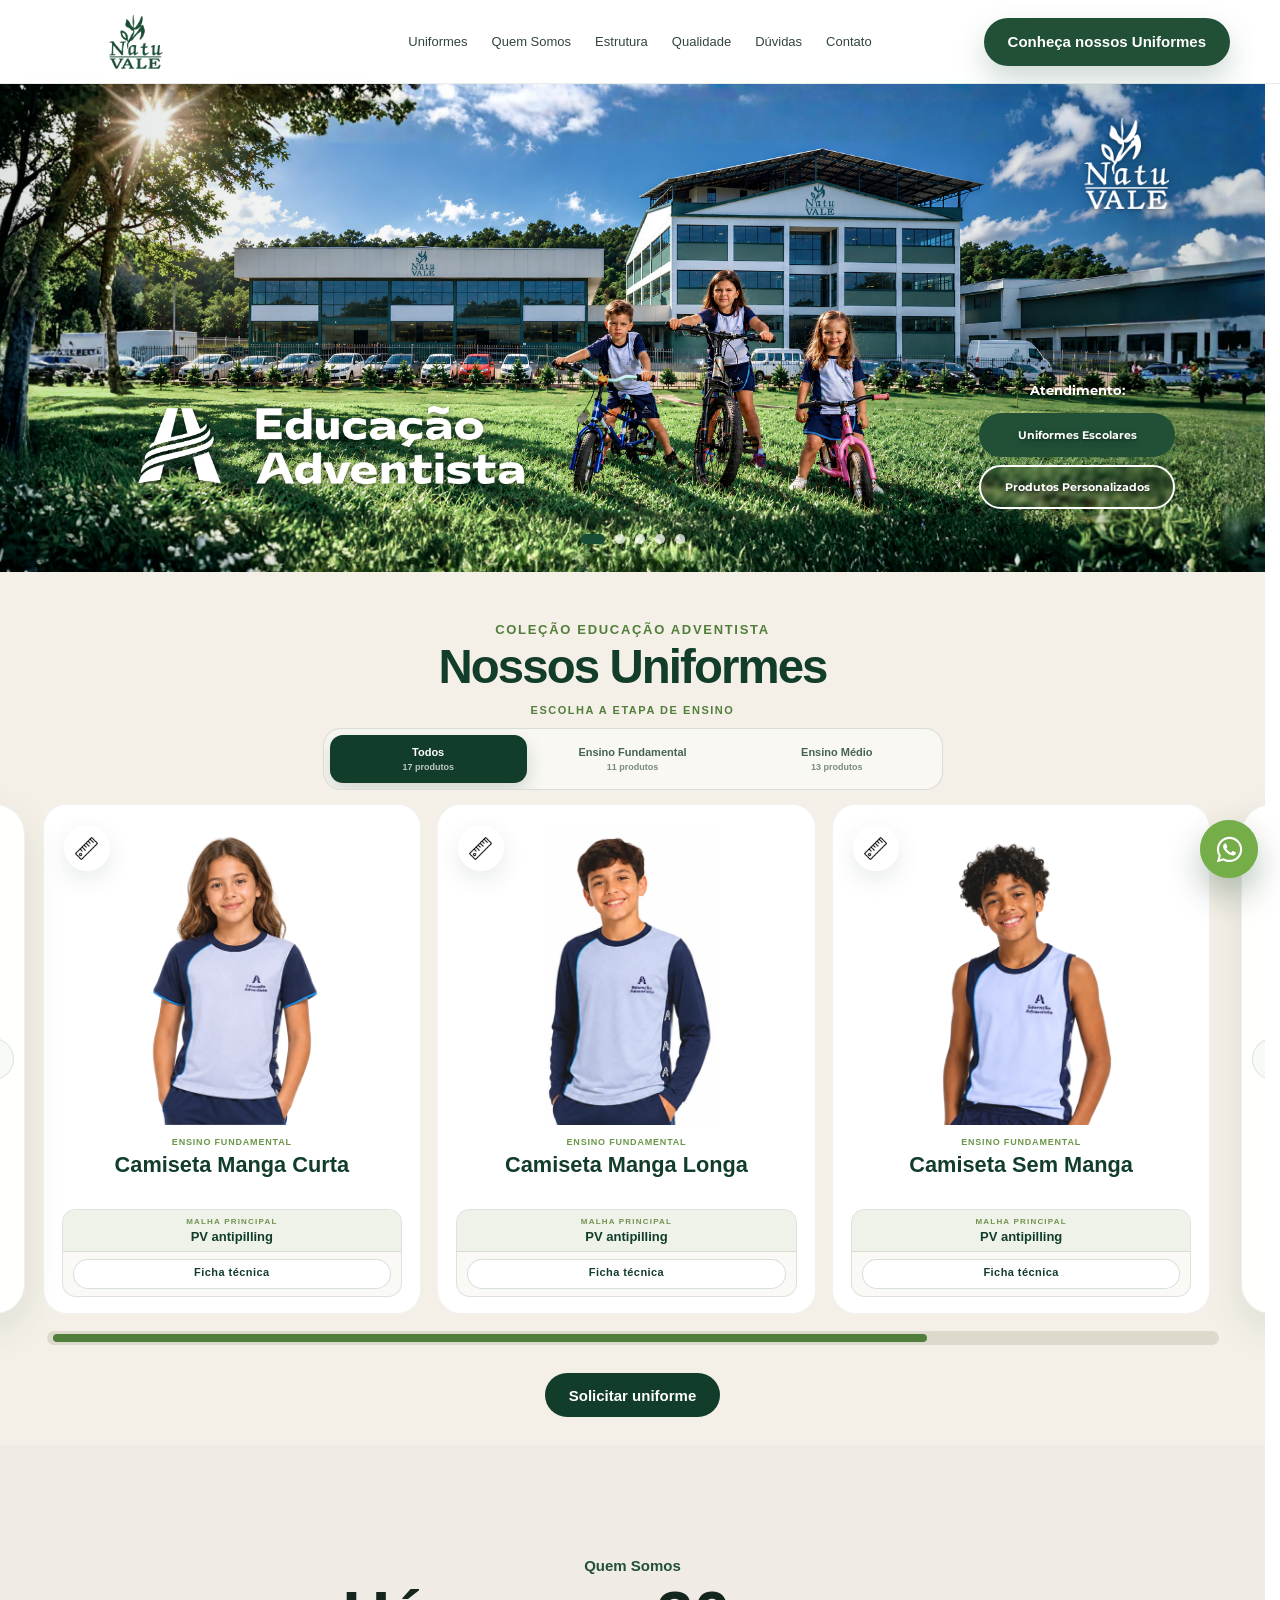
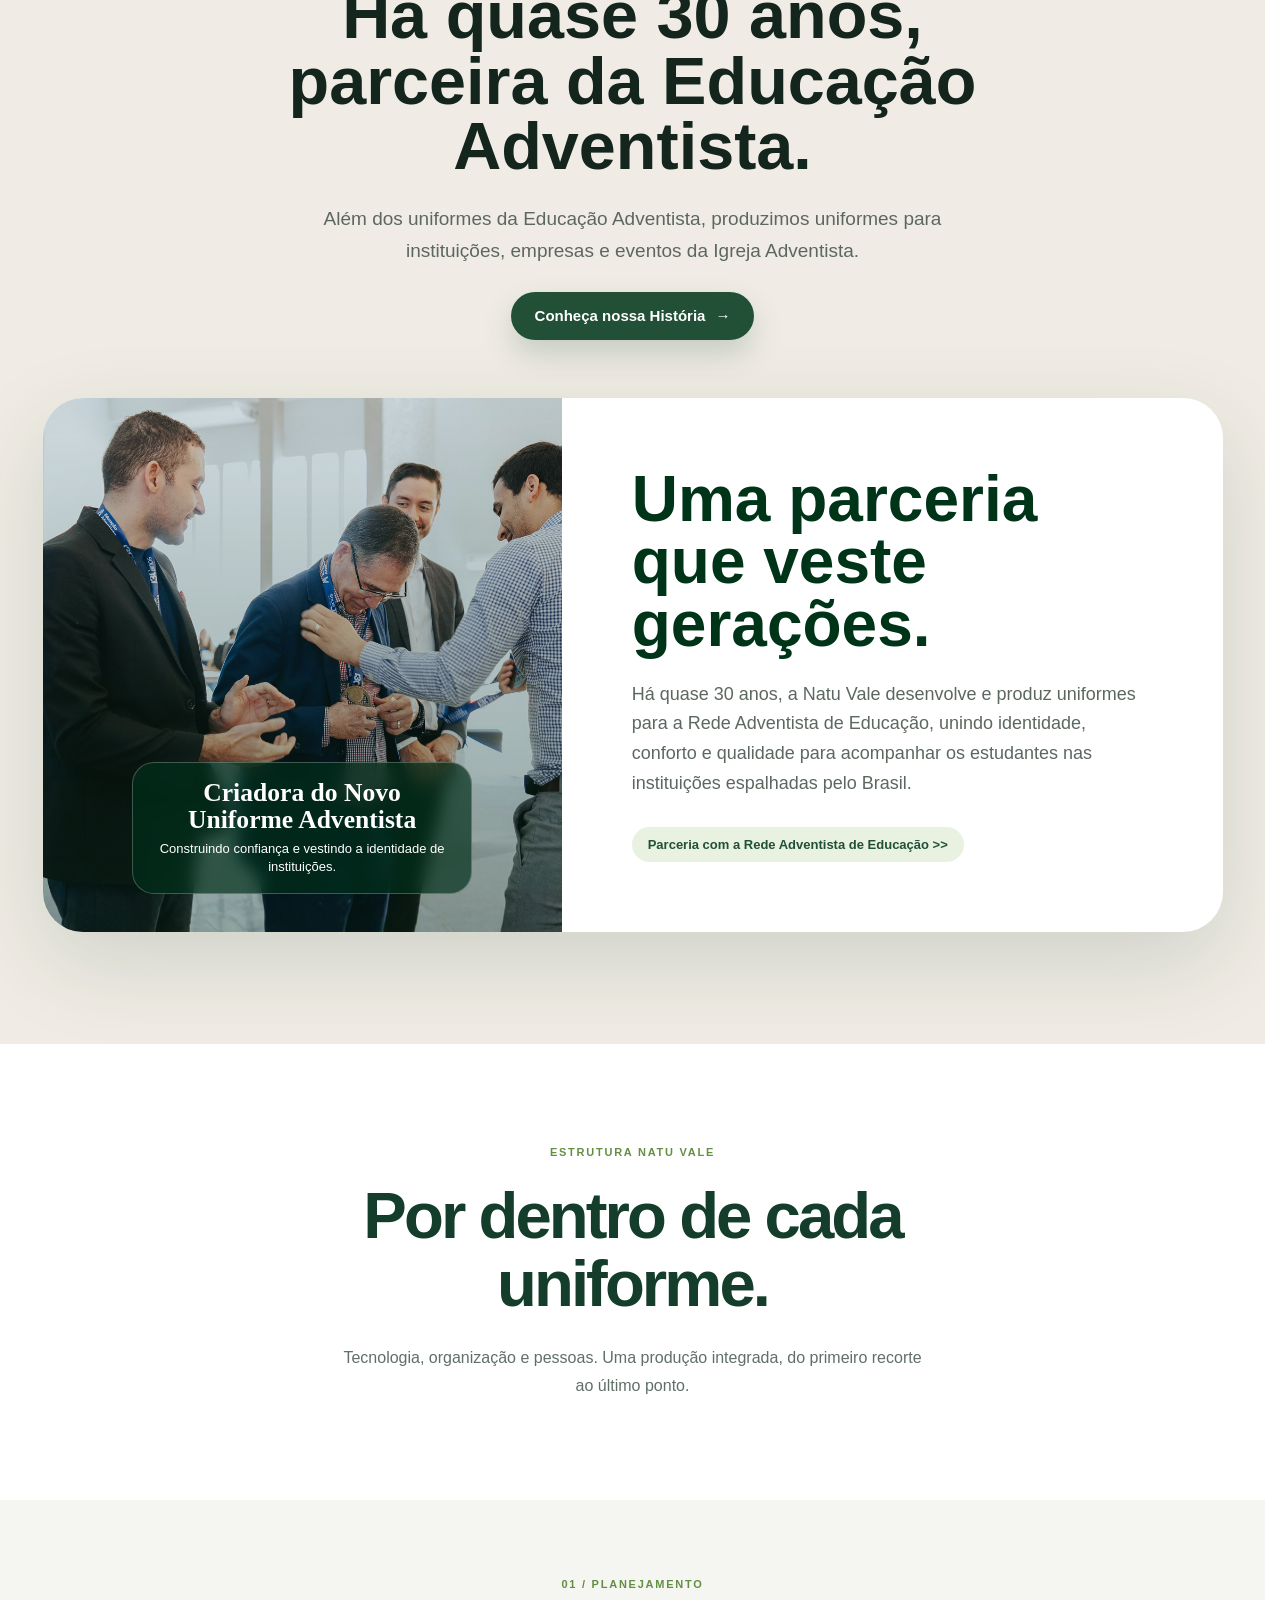
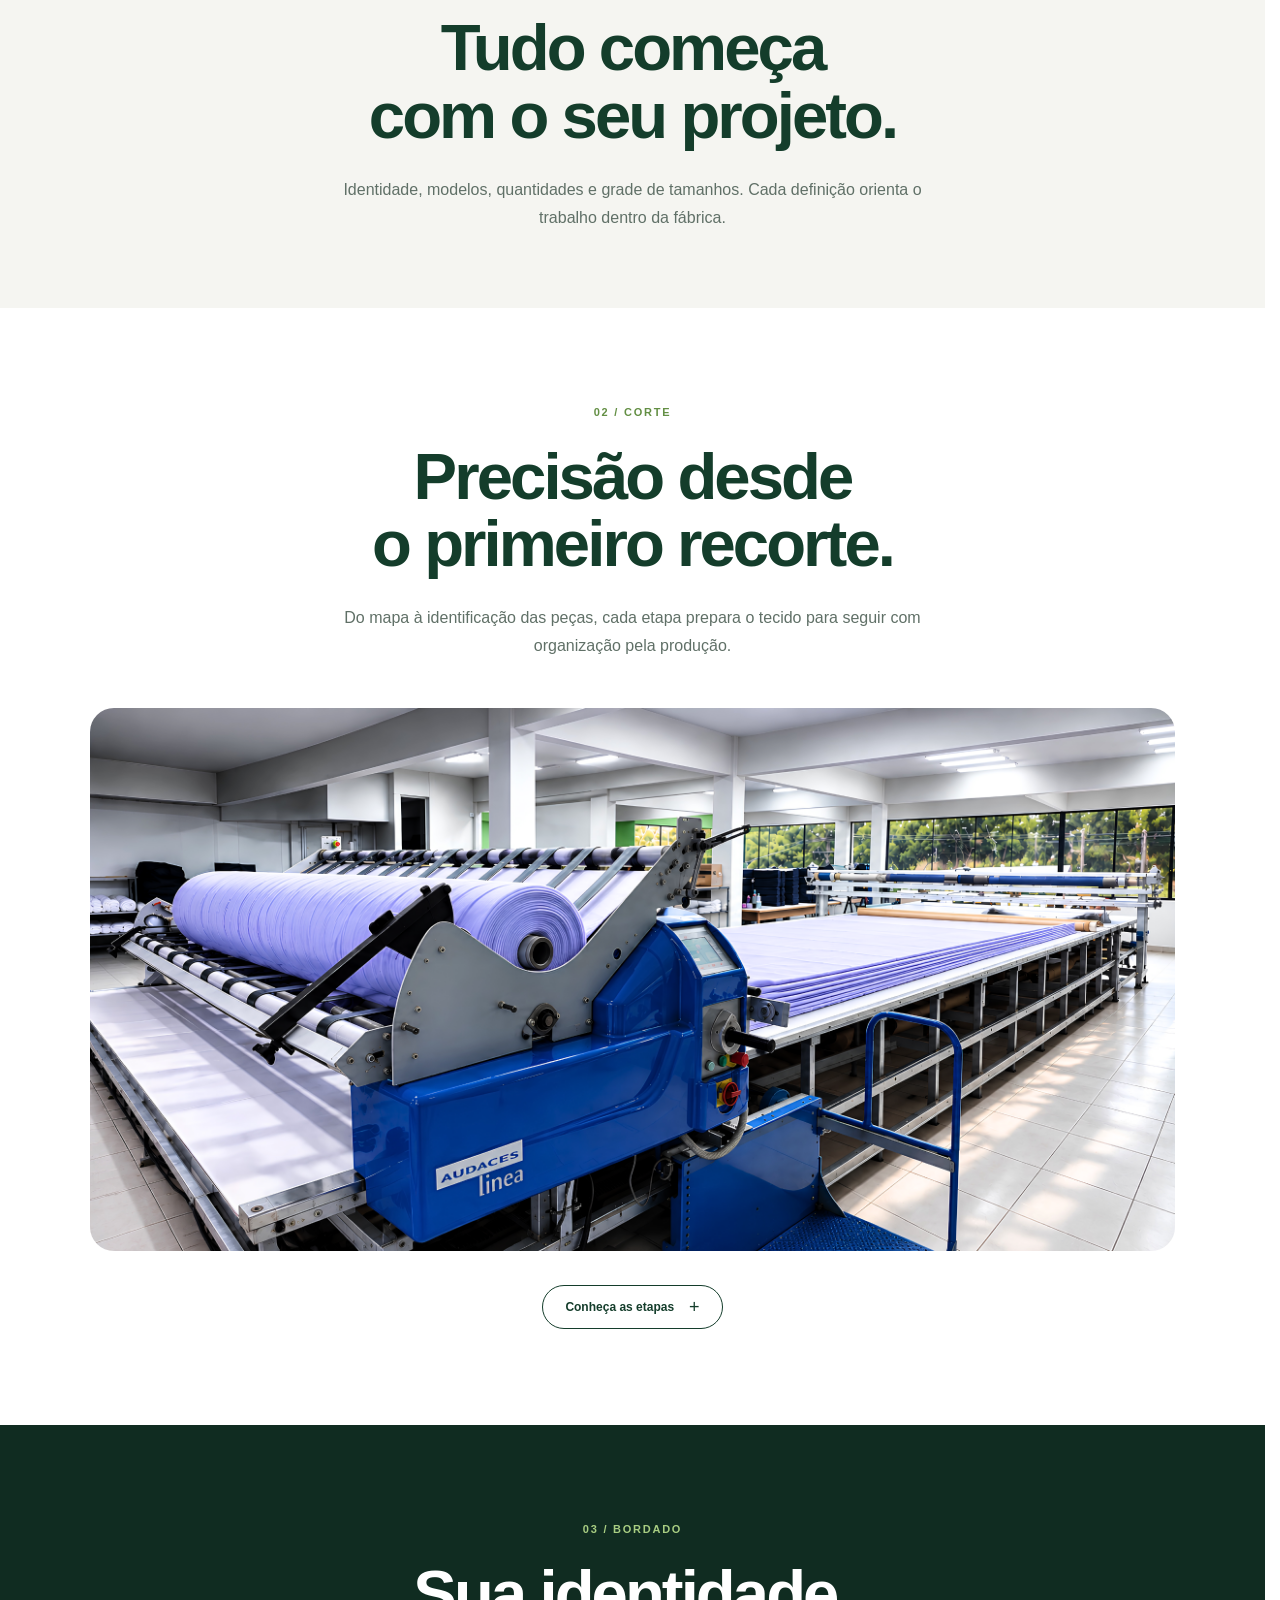
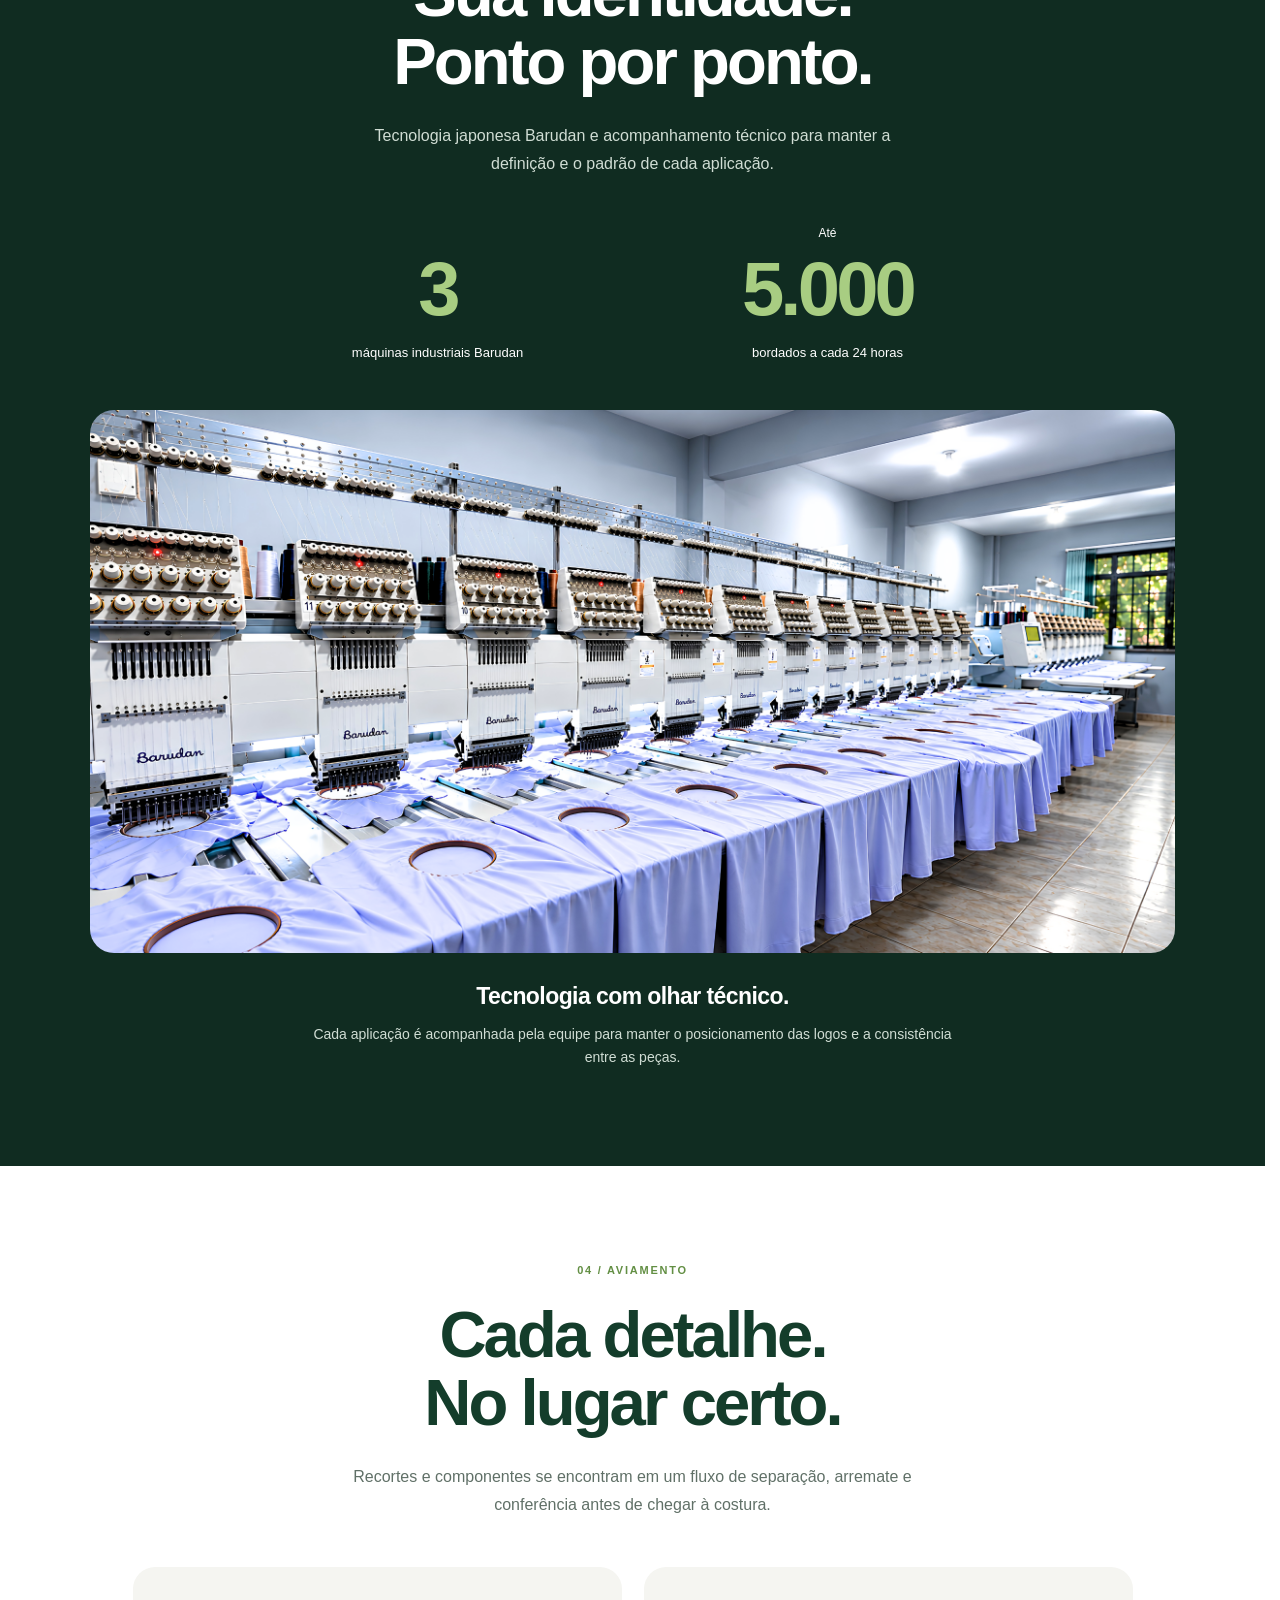
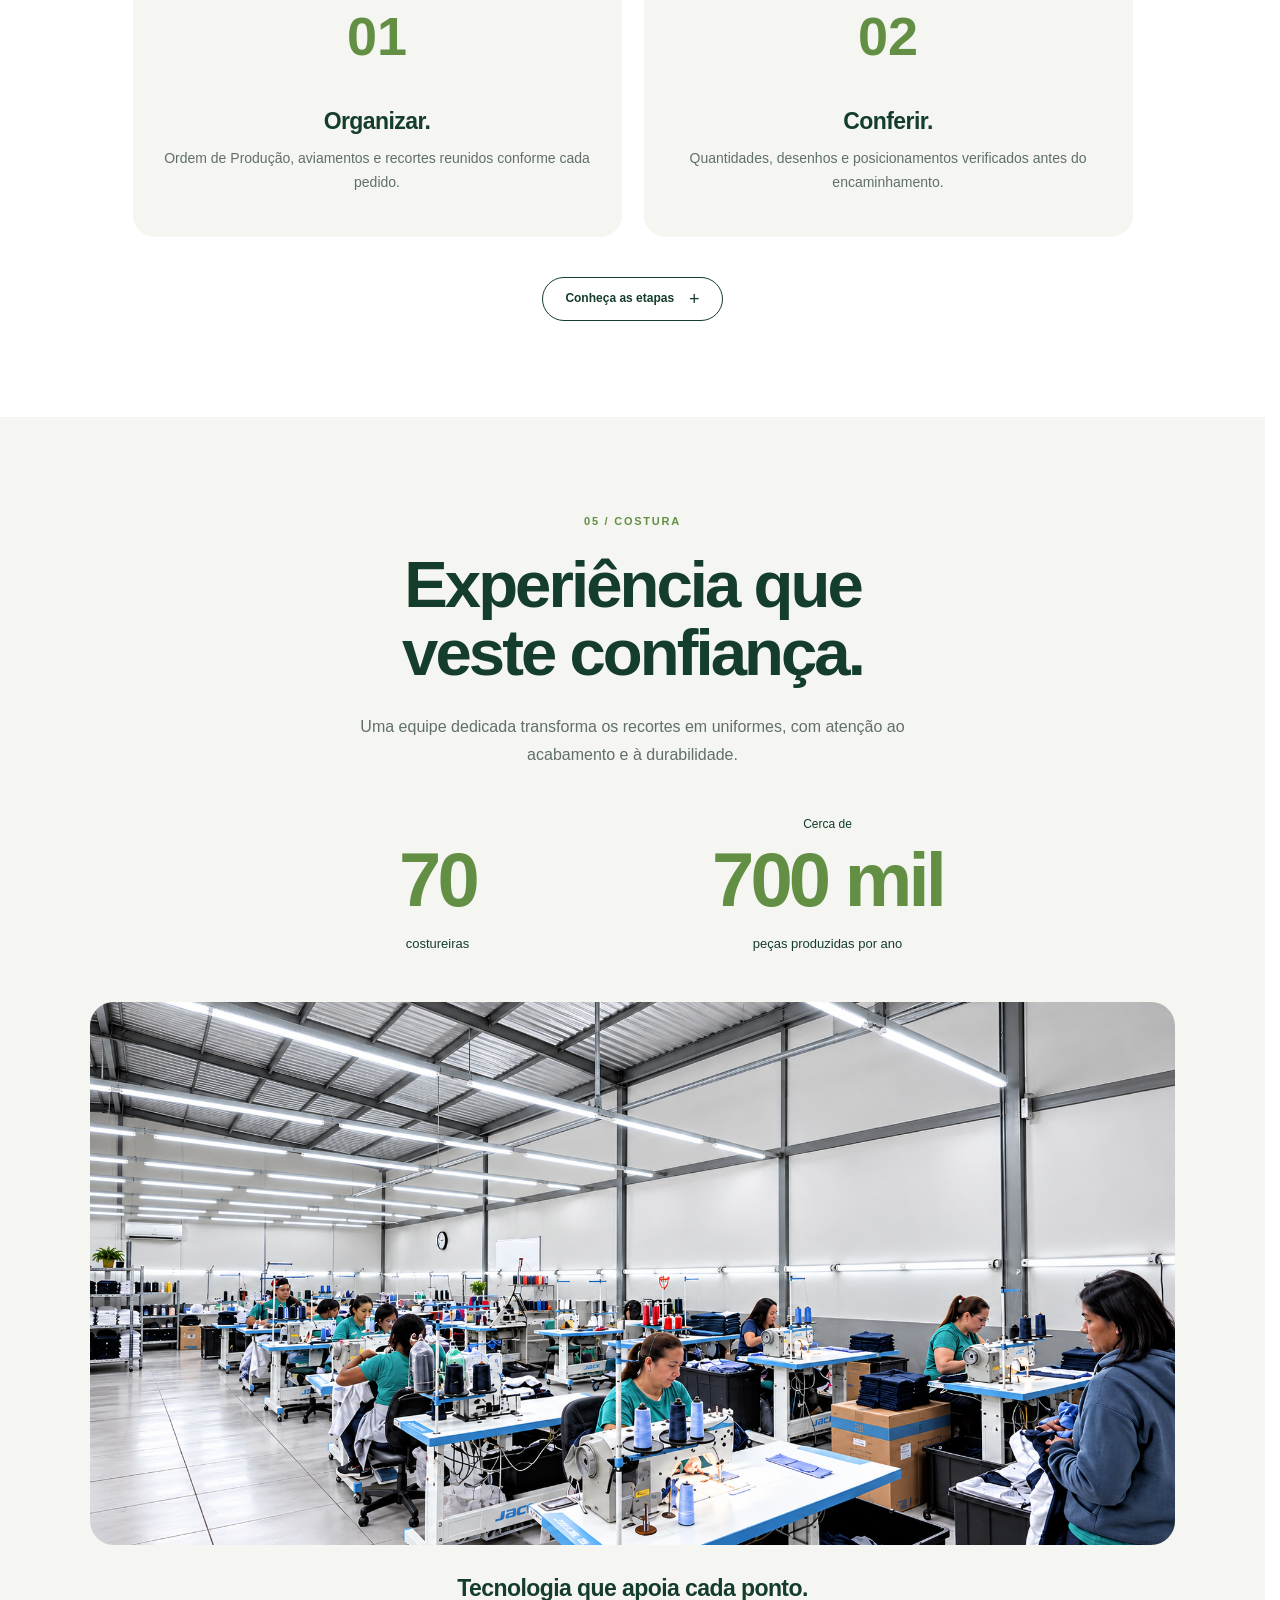
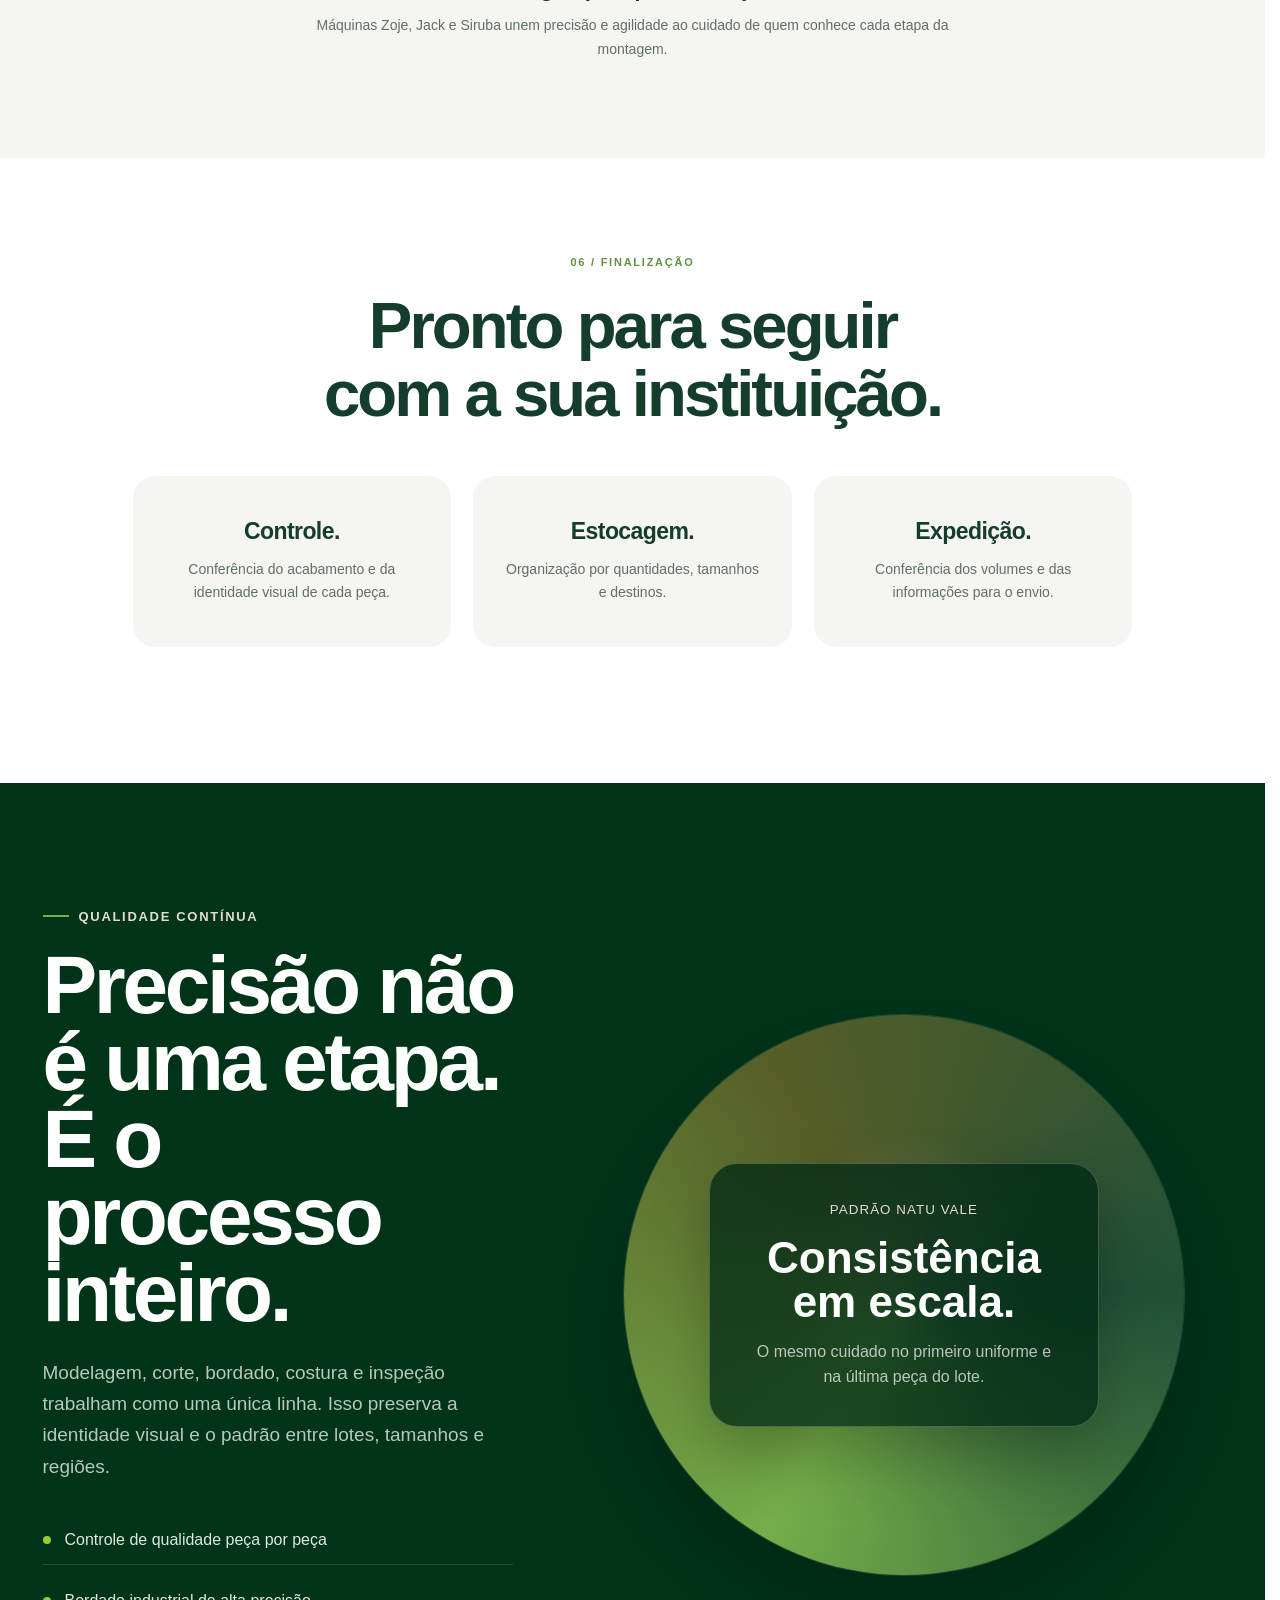
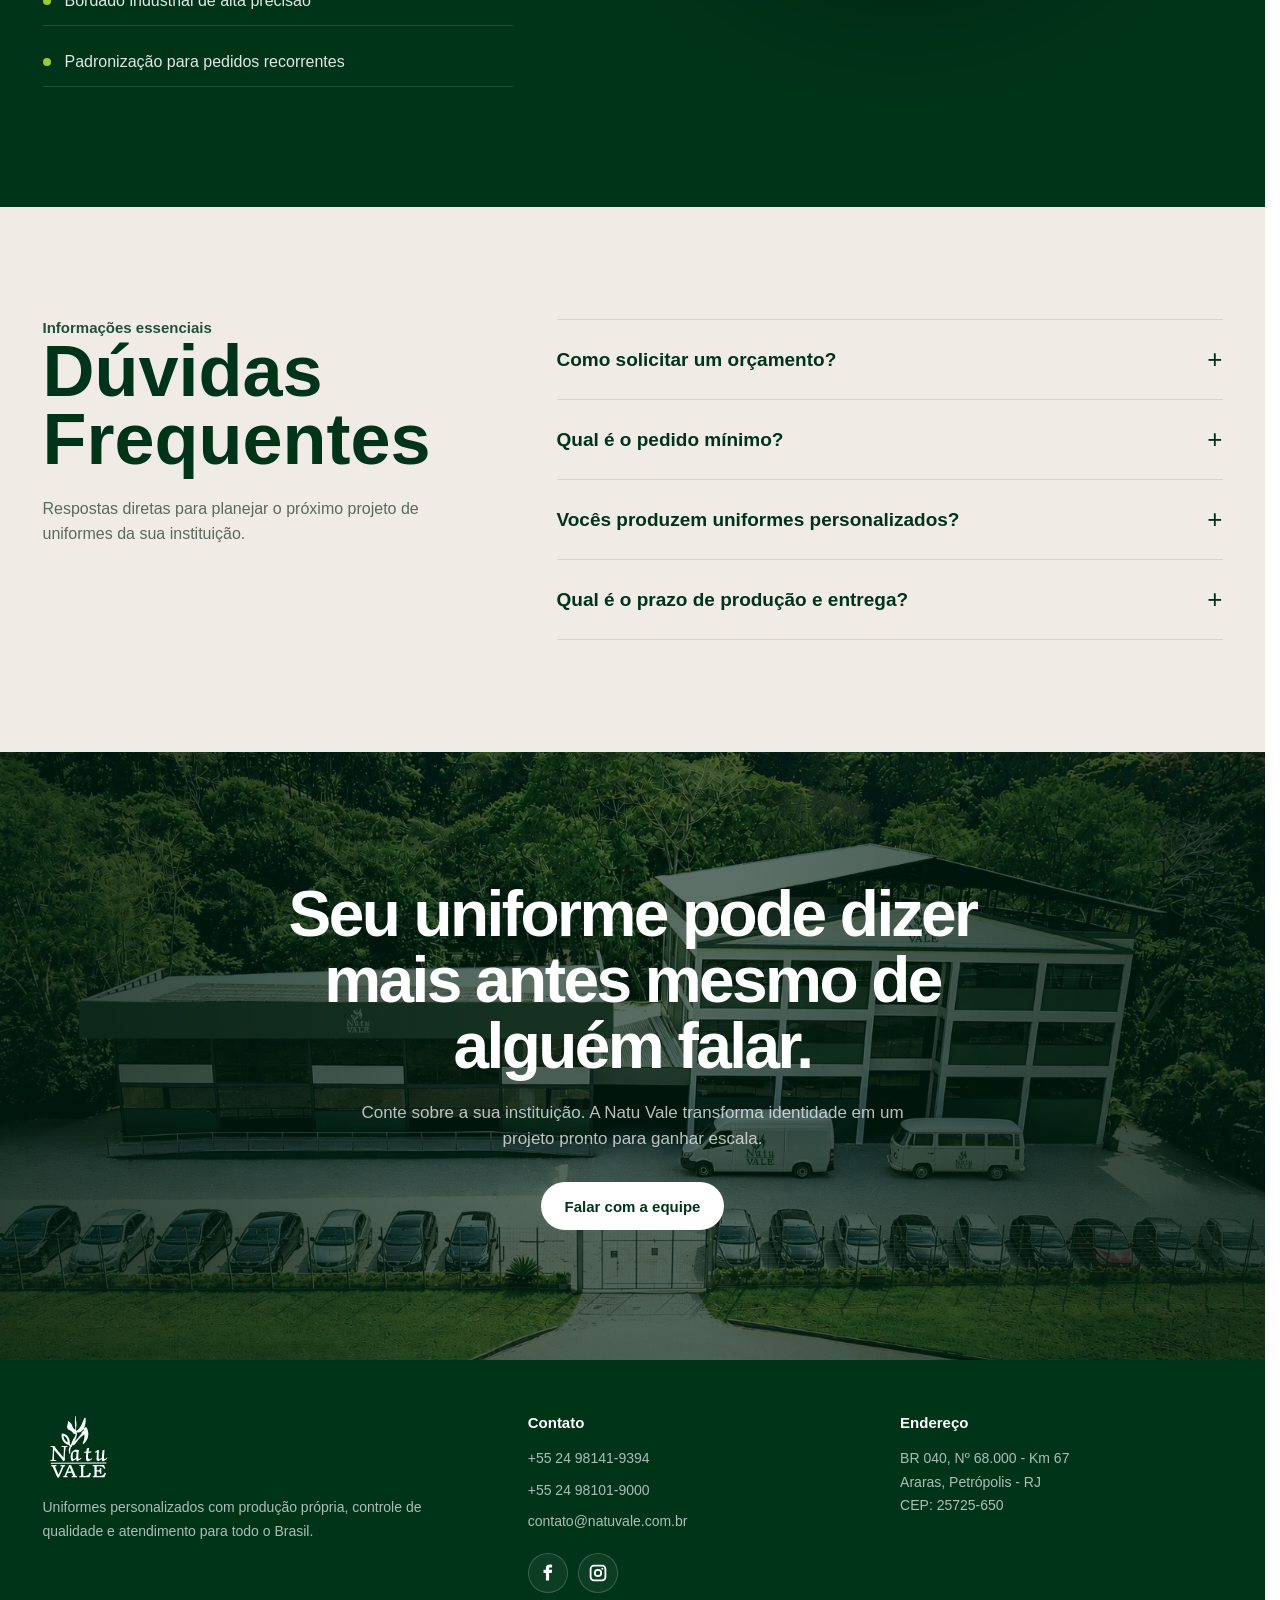
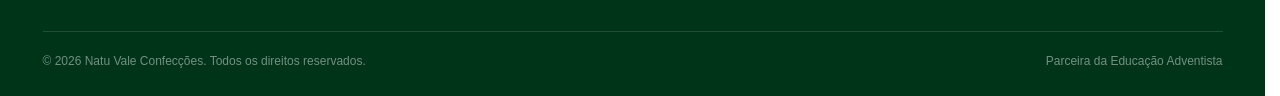
==== commit 0298c64b: "Ok Ok" ====
--- a/index.html
+++ b/index.html
@@ -2298,18 +2298,75 @@
 <style id="nv-feminina-symbol-style">
 .uniform-look-media .nv-feminina-badge{position:absolute;right:20px;bottom:20px;z-index:6;width:24px;height:36px;display:block;pointer-events:none}
 .uniform-look-media .nv-feminina-badge>img{display:block;position:static;width:100%;height:100%;max-width:none;max-height:none;object-fit:contain;transform:none;opacity:1;filter:none;border-radius:0;clip-path:none}
-@media(max-width:767px){.uniform-look-media .nv-feminina-badge{right:16px;bottom:18px;width:22px;height:33px}}
+@media(max-width:767px){.uniform-look-media .nv-feminina-badge{right:9%;bottom:4%;width:9%;max-width:26px;height:auto;aspect-ratio:2/3}}
+</style>
+
+<style id="desktop-sewing-hero">
+.hero-slide--sewing{display:none}
+@media(min-width:981px){
+  .hero-slide--sewing{display:block}
+  .hero-sewing-copy{position:absolute;z-index:3;left:43.8%;top:17.2%;width:50.5%;color:#fff;text-align:center;font-family:"Montserrat",Arial,sans-serif;text-shadow:0 2px 8px rgba(0,0,0,.3)}
+  .hero-sewing-copy h2{margin:0 0 .7vw;font-family:"Montserrat",Arial,sans-serif;font-size:3.78vw;font-weight:800;line-height:1.08;letter-spacing:0;white-space:nowrap;color:#fff}
+  .hero-sewing-service{font-size:1.3vw;font-weight:700;margin-bottom:.7vw;line-height:1.4}
+  .hero-sewing-buttons{display:flex;justify-content:center;gap:.85vw}
+  .hero-sewing-buttons .button{min-height:3.6vw;padding:.6vw 1.4vw;font-size:1.02vw;white-space:nowrap;line-height:1.2}
+  .hero-sewing-buttons .button-outline{background:rgba(0,0,0,.22);border:2px solid #fff;color:#fff;backdrop-filter:blur(2px)}
+  .hero-slide--sewing>img.hero-sewing-logo{position:absolute;z-index:3;left:6.4%;bottom:11.6%;width:8.5%!important;height:auto!important;filter:drop-shadow(0 2px 7px rgba(0,0,0,.35))}
+}
+</style>
+
+<style id="nv-compact-desktop-products">
+@media(min-width:981px) and (hover:hover) and (pointer:fine){
+ .uniform-showcase--editorial{padding:48px 0 0}
+ .uniform-showcase--editorial .uniform-editorial-head{gap:16px;margin-bottom:10px}
+ .uniform-showcase--editorial .uniform-editorial-head h2{font-size:clamp(40px,3.7vw,62px)}
+ .uniform-showcase--editorial .uniform-filter{padding-bottom:0;border-bottom:0;scroll-margin-top:96px}
+ .uniform-showcase--editorial .uniform-editorial-grid{padding-top:4px;gap:16px}
+ .uniform-showcase--editorial .uniform-look{border-radius:24px}
+ .uniform-showcase--editorial .uniform-look-media{aspect-ratio:auto;height:clamp(180px,calc(100svh - 470px),340px)}
+ .uniform-showcase--editorial .uniform-look-body{padding:12px 18px 16px}
+ .uniform-showcase--editorial .uniform-look-type{font-size:9px;letter-spacing:.09em}
+ .uniform-showcase--editorial .uniform-look h3{font-size:clamp(21px,1.7vw,27px);line-height:1.06;min-height:2.12em;margin-top:6px}
+ .uniform-showcase--editorial .uniform-look .product-specs{margin-top:10px;border:0;background:transparent;overflow:visible}
+  .uniform-showcase--editorial .uniform-look .product-specs-grid,
+ .uniform-showcase--editorial .uniform-look .product-specs-detail>span,
+ .uniform-showcase--editorial .uniform-look .uniform-materials,.uniform-showcase--editorial .uniform-look-body>p{display:none}
+ .uniform-showcase--editorial .uniform-look .product-specs-detail{padding:0}
+ .uniform-showcase--editorial .uniform-look .product-specs-expand{margin-top:0;min-height:36px;font-size:11px}
+ .uniform-showcase--editorial .uniform-editorial-footer{border-top:0;margin-top:0;padding:28px 0;gap:0}
+ .uniform-showcase--editorial .uniform-editorial-footer .button{min-height:44px}
+ .uniform-showcase--editorial .uniform-side-nav{top:4px}
+}
+</style>
+
+<style id="nv-mobile-spacing-and-about">
+.about-inline-copy .about-title-line{white-space:normal}
+@media(min-width:981px) and (hover:hover) and (pointer:fine){
+ .uniform-showcase--editorial .uniform-look .product-specs{border:1px solid rgba(18,61,42,.12);border-radius:14px;background:#faf9f5;overflow:hidden}
+ .uniform-showcase--editorial .uniform-look .product-specs-main{display:block;padding:7px 10px}
+ .uniform-showcase--editorial .uniform-look .product-specs-detail{padding:7px 10px}
+ .uniform-showcase--editorial .uniform-look .product-specs-expand{min-height:30px;padding:6px 10px}
+ .uniform-showcase--editorial .uniform-look-media{height:clamp(180px,calc(100svh - 515px),320px)}
+}
+@media(max-width:980px),(hover:none),(pointer:coarse){
+ .uniform-showcase--editorial{padding-bottom:0}
+ .uniform-showcase--editorial .uniform-editorial-head{margin-bottom:16px}
+ .uniform-showcase--editorial .uniform-filter{padding-bottom:0;border-bottom:0}
+ .uniform-showcase--editorial .uniform-editorial-footer{margin-top:0;border-top:0;padding:28px 0;gap:0;align-items:center;justify-content:center}
+ .uniform-showcase--editorial .uniform-editorial-footer .button{width:auto;max-width:100%;min-height:44px}
+ .about-inline-copy h2{font-size:clamp(32px,7.2vw,56px);line-height:1.08}
+}
 </style>
 </head>
 <body id="inicio">
   <header class="site-header">
     <div class="container nav">
       <button class="mobile-menu-toggle" type="button" aria-label="Abrir menu" aria-expanded="false" aria-controls="mobile-navigation" data-mobile-menu-toggle><span></span><span></span><span></span></button>
-      <a class="brand-link" href="index.html#inicio" aria-label="Natu Vale — início"><img class="brand-logo" src="./assets/imagens/imagem-85438305dfc04e4722cd.webp" alt="Natu Vale"></a>
+      <a class="brand-link" href="#inicio" aria-label="Natu Vale — início"><img class="brand-logo" src="./assets/imagens/imagem-85438305dfc04e4722cd.webp" alt="Natu Vale"></a>
       <nav class="nav-links" aria-label="Navegação principal">
-        <a href="index.html#uniformes">Uniformes</a><a href="index.html#quem-somos">Quem Somos</a><a href="index.html#processo">Estrutura</a><a href="index.html#qualidade">Qualidade</a><a href="index.html#duvidas">Dúvidas</a><a href="index.html#contato">Contato</a>
+        <a href="#uniformes">Uniformes</a><a href="#quem-somos">Quem Somos</a><a href="#processo">Estrutura</a><a href="#qualidade">Qualidade</a><a href="#duvidas">Dúvidas</a><a href="#contato">Contato</a>
       </nav>
-      <div class="nav-action"><a class="button button-dark" href="index.html#uniformes">Conheça nossos Uniformes</a></div>
+      <div class="nav-action"><a class="button button-dark" href="#uniformes">Conheça nossos Uniformes</a></div>
     </div>
   </header>
   <div class="mobile-menu-overlay" data-mobile-menu-overlay aria-hidden="true">
@@ -2323,12 +2380,12 @@
             <button type="button" data-mobile-uniform-filter="medio">Ensino Médio</button>
           </div>
         </div>
-        <a href="index.html#quem-somos">Quem Somos</a>
+        <a href="#quem-somos">Quem Somos</a>
         
-        <a href="index.html#processo">Estrutura</a>
-        <a href="index.html#qualidade">Qualidade</a>
-        <a href="index.html#duvidas">Dúvidas</a>
-        <a href="index.html#contato">Contato</a>
+        <a href="#processo">Estrutura</a>
+        <a href="#qualidade">Qualidade</a>
+        <a href="#duvidas">Dúvidas</a>
+        <a href="#contato">Contato</a>
       </nav>
     </aside>
   </div>
@@ -2403,6 +2460,18 @@
             <h2><span>UNIFORMES</span><span>ESCOLARES</span></h2>
           </div>
         </div>
+        <div class="hero-slide hero-slide--sewing" data-hero-slide>
+          <img src="./assets/imagens/hero-desktop-costura.png" alt="Equipe de costura na fábrica Natu Vale" draggable="false">
+          <div class="hero-sewing-copy">
+            <h2>UNIFORMES ESCOLARES</h2>
+            <div class="hero-sewing-service">Atendimento:</div>
+            <div class="hero-sewing-buttons">
+              <a class="button button-dark" href="https://wa.me/5524981419394?text=Ol%C3%A1%21%20Quero%20atendimento%20sobre%20uniformes%20escolares." target="_blank" rel="noopener">Uniformes Escolares</a>
+              <a class="button button-outline" href="https://wa.me/5524981019000?text=Ol%C3%A1%21%20Quero%20atendimento%20sobre%20produtos%20personalizados." target="_blank" rel="noopener">Produtos Personalizados</a>
+            </div>
+          </div>
+          <img class="hero-sewing-logo" src="./assets/icones/logo-natu-vale-branco-pdf.svg" alt="Natu Vale">
+        </div>
       </div>
       <div class="container hero-grid hero-mobile-content">
         <div class="hero-copy reveal visible">
@@ -2416,43 +2485,43 @@
           </div>
         </div>
       </div>
-      <div class="hero-pagination" aria-label="Escolher imagem da hero"><button type="button" class="hero-dot is-active" data-hero-dot="0" aria-label="Mostrar imagem 1 de 4" aria-current="true"></button><button type="button" class="hero-dot" data-hero-dot="1" aria-label="Mostrar imagem 2 de 4" aria-current="false"></button><button type="button" class="hero-dot" data-hero-dot="2" aria-label="Mostrar imagem 3 de 4" aria-current="false"></button><button type="button" class="hero-dot" data-hero-dot="3" aria-label="Mostrar imagem 4 de 4" aria-current="false"></button></div>
+      <div class="hero-pagination" aria-label="Escolher imagem da hero"><button type="button" class="hero-dot is-active" data-hero-dot="0" aria-label="Mostrar imagem 1 de 5" aria-current="true"></button><button type="button" class="hero-dot" data-hero-dot="1" aria-label="Mostrar imagem 2 de 5" aria-current="false"></button><button type="button" class="hero-dot" data-hero-dot="2" aria-label="Mostrar imagem 3 de 5" aria-current="false"></button><button type="button" class="hero-dot" data-hero-dot="3" aria-label="Mostrar imagem 4 de 5" aria-current="false"></button><button type="button" class="hero-dot" data-hero-dot="4" aria-label="Mostrar imagem 5 de 5" aria-current="false"></button></div>
     </section>
     <section class="uniform-showcase uniform-showcase--editorial" id="uniformes">
       
       <div class="container uniform-editorial">
         <div class="uniform-editorial-head reveal visible">
       <div><div class="eyebrow">Coleção Educação Adventista</div><h2 data-uniform-title>Nossos Uniformes</h2></div>
-          <div class="uniform-filter" aria-label="Filtrar uniformes por etapa de ensino"><span class="uniform-filter-label">Escolha a etapa de ensino</span><div class="uniform-filter-options" role="group"><button class="uniform-filter-button is-active" type="button" data-uniform-filter="todos" aria-pressed="true">Todos<span>17 produtos</span></button><button class="uniform-filter-button" type="button" data-uniform-filter="fundamental" aria-pressed="false">Ensino Fundamental<span>11 produtos</span></button><button class="uniform-filter-button" type="button" data-uniform-filter="medio" aria-pressed="false">Ensino Médio<span>14 produtos</span></button></div></div>
+          <div class="uniform-filter" aria-label="Filtrar uniformes por etapa de ensino"><span class="uniform-filter-label">Escolha a etapa de ensino</span><div class="uniform-filter-options" role="group"><button class="uniform-filter-button is-active" type="button" data-uniform-filter="todos" aria-pressed="true">Todos<span>17 produtos</span></button><button class="uniform-filter-button" type="button" data-uniform-filter="fundamental" aria-pressed="false">Ensino Fundamental<span>11 produtos</span></button><button class="uniform-filter-button" type="button" data-uniform-filter="medio" aria-pressed="false">Ensino Médio<span>13 produtos</span></button></div></div>
         </div>
         <div class="uniform-carousel reveal visible">
         <button class="uniform-side-nav uniform-side-nav--prev" type="button" data-editorial-prev="" aria-label="Ver produto anterior"><span aria-hidden="true">‹</span></button>
         <div class="uniform-editorial-grid" data-uniform-carousel="" tabindex="0" aria-label="Coleção de uniformes escolares. Arraste a barra horizontal para ver outros produtos.">
           <article class="uniform-look" data-size-chart="./assets/imagens/imagem-6de7239ab2aab721cff1.webp" data-product-name="Camiseta Manga Curta">
             <div class="uniform-look-media uniform-look-media-switch" data-product-switch="" aria-label="Toque ou passe o mouse para ver o mockup da Camiseta Manga Curta"><button class="uniform-look-index" type="button" data-size-chart-trigger="" aria-label="Abrir tabela de medidas da Camiseta Manga Curta"><img src="./assets/imagens/imagem-d8a1f4f97f1d92140f3a.webp" alt=""><b><span class="measure-desktop">TABELA DE MEDIDAS</span><span class="measure-mobile">MEDIDAS</span></b></button><img class="product-photo product-photo--top" src="./assets/imagens/imagem-b3e6061edefc44a60481.webp" alt="Detalhe da Camiseta Manga Curta no corpo" loading="eager"><img class="product-mockup" src="./assets/imagens/imagem-817389fa638d80dfb32f.webp" alt="Mockup frontal da Camiseta Manga Curta" loading="lazy"></div>
-            <div class="uniform-look-body"><span class="uniform-look-type">Ensino Fundamental</span><h3>Camiseta Manga Curta</h3><div class="product-specs" aria-label="Composição e especificações da Camiseta Manga Curta"><div class="product-specs-main"><span class="product-specs-label">Malha principal</span><strong>PV antipilling</strong></div><div class="product-specs-grid"><div class="product-spec"><span class="product-specs-label">Composição</span><b>65% poliéster<br>35% viscose</b></div><div class="product-spec"><span class="product-specs-label">Fio</span><b>28.1</b></div><div class="product-spec"><span class="product-specs-label">Gramatura</span><b>185 g/m²<br>(±5%)</b></div></div><div class="product-specs-detail"><span><b>Cores:</b> lilás educação, marinho escuro e azul educação</span><span><b>Acabamentos:</b> viés da manga azul educação e faixa personalizada de poliamida ou poliéster</span><button class="product-specs-expand" type="button" data-product-specs-expand=""><span class="nv-sheet-desktop">Ampliar ficha técnica</span><span class="nv-sheet-mobile">Ficha técnica</span></button></div></div></div>
+            <div class="uniform-look-body"><span class="uniform-look-type">Ensino Fundamental</span><h3>Camiseta Manga Curta</h3><div class="product-specs" aria-label="Composição e especificações da Camiseta Manga Curta"><div class="product-specs-main"><span class="product-specs-label">Malha principal</span><strong>PV antipilling</strong></div><div class="product-specs-grid"><div class="product-spec"><span class="product-specs-label">Composição</span><b>65% poliéster<br>35% viscose</b></div><div class="product-spec"><span class="product-specs-label">Fio</span><b>28.1</b></div><div class="product-spec"><span class="product-specs-label">Gramatura</span><b>185 g/m²<br>(±5%)</b></div></div><div class="product-specs-detail"><span><b>Cores:</b> lilás educação, marinho escuro e azul educação</span><span><b>Acabamentos:</b> viés da manga azul educação e faixa personalizada de poliamida ou poliéster</span><button class="product-specs-expand" type="button" data-product-specs-expand=""><span class="nv-sheet-desktop">Ficha técnica</span><span class="nv-sheet-mobile">Ficha técnica</span></button></div></div></div>
           </article>
-          <article class="uniform-look" data-size-chart="./assets/imagens/imagem-c87690d943a6e67338a6.webp" data-product-name="Camiseta Manga Longa"><div class="uniform-look-media uniform-look-media-switch" data-product-switch="" aria-label="Toque ou passe o mouse para ver o mockup da Camiseta Manga Longa"><button class="uniform-look-index" type="button" data-size-chart-trigger="" aria-label="Abrir tabela de medidas da Camiseta Manga Longa"><img src="./assets/imagens/imagem-d8a1f4f97f1d92140f3a.webp" alt=""><b><span class="measure-desktop">TABELA DE MEDIDAS</span><span class="measure-mobile">MEDIDAS</span></b></button><img class="product-photo product-photo--top" src="./assets/imagens/imagem-89c34ee6a4c282bbaafa.webp" alt="Detalhe da Camiseta Manga Longa no corpo" loading="lazy"><img class="product-mockup" src="./assets/imagens/imagem-3e8050ee53fd4d44a36b.webp" alt="Mockup frontal da Camiseta Manga Longa" loading="lazy"></div><div class="uniform-look-body"><span class="uniform-look-type">Ensino Fundamental</span><h3>Camiseta Manga Longa</h3><div class="product-specs" aria-label="Composição e especificações da Camiseta Manga Longa"><div class="product-specs-main"><span class="product-specs-label">Malha principal</span><strong>PV antipilling</strong></div><div class="product-specs-grid"><div class="product-spec"><span class="product-specs-label">Composição</span><b>65% poliéster<br>35% viscose</b></div><div class="product-spec"><span class="product-specs-label">Fio</span><b>28.1</b></div><div class="product-spec"><span class="product-specs-label">Gramatura</span><b>185 g/m²<br>(±5%)</b></div></div><div class="product-specs-detail"><span><b>Cores:</b> lilás educação, marinho escuro e azul educação</span><span><b>Acabamento:</b> faixa personalizada de poliamida ou poliéster</span><button class="product-specs-expand" type="button" data-product-specs-expand=""><span class="nv-sheet-desktop">Ampliar ficha técnica</span><span class="nv-sheet-mobile">Ficha técnica</span></button></div></div></div></article>
-          <article class="uniform-look" data-size-chart="./assets/imagens/imagem-b15e407b556469d7baa1.webp" data-product-name="Camiseta Sem Manga"><div class="uniform-look-media uniform-look-media-switch" data-product-switch="" aria-label="Toque ou passe o mouse para ver o mockup da Camiseta Sem Manga"><button class="uniform-look-index" type="button" data-size-chart-trigger="" aria-label="Abrir tabela de medidas da Camiseta Sem Manga"><img src="./assets/imagens/imagem-d8a1f4f97f1d92140f3a.webp" alt=""><b><span class="measure-desktop">TABELA DE MEDIDAS</span><span class="measure-mobile">MEDIDAS</span></b></button><img class="product-photo product-photo--top" src="./assets/imagens/imagem-53a0e00a647869a957f7.webp" alt="Detalhe da Camiseta Sem Manga no corpo" loading="lazy"><img class="product-mockup" src="./assets/imagens/imagem-8bd4d31e04424ba732f9.webp" alt="Mockup frontal da Camiseta Sem Manga" loading="lazy"></div><div class="uniform-look-body"><span class="uniform-look-type">Ensino Fundamental</span><h3>Camiseta Sem Manga</h3><div class="product-specs" aria-label="Composição e especificações da Camiseta Sem Manga"><div class="product-specs-main"><span class="product-specs-label">Malha principal</span><strong>PV antipilling</strong></div><div class="product-specs-grid"><div class="product-spec"><span class="product-specs-label">Composição</span><b>65% poliéster<br>35% viscose</b></div><div class="product-spec"><span class="product-specs-label">Fio</span><b>28.1</b></div><div class="product-spec"><span class="product-specs-label">Gramatura</span><b>185 g/m²<br>(±5%)</b></div></div><div class="product-specs-detail"><span><b>Cores:</b> lilás educação, marinho escuro e azul educação</span><span><b>Acabamento:</b> faixa personalizada de poliamida ou poliéster</span><button class="product-specs-expand" type="button" data-product-specs-expand=""><span class="nv-sheet-desktop">Ampliar ficha técnica</span><span class="nv-sheet-mobile">Ficha técnica</span></button></div></div></div></article>
-          <article class="uniform-look" data-size-chart="./assets/imagens/imagem-0434d26dfe68570edc49.webp" data-product-name="Camisa Polo Unissex"><div class="uniform-look-media uniform-look-media-switch" data-product-switch="" aria-label="Toque ou passe o mouse para ver o mockup da Camisa Polo Unissex"><button class="uniform-look-index" type="button" data-size-chart-trigger="" aria-label="Abrir tabela de medidas da Camisa Polo Unissex"><img src="./assets/imagens/imagem-d8a1f4f97f1d92140f3a.webp" alt=""><b><span class="measure-desktop">TABELA DE MEDIDAS</span><span class="measure-mobile">MEDIDAS</span></b></button><img class="product-photo product-photo--top" src="./assets/imagens/imagem-f088b85b320779ae1e6c.webp" alt="Detalhe da Camisa Polo Unissex no corpo" loading="lazy"><img class="product-mockup" src="./assets/imagens/imagem-e7c0d2d8e93fc7044980.webp" alt="Mockup frontal da Camisa Polo Unissex" loading="lazy"></div><div class="uniform-look-body"><span class="uniform-look-type">Ensino Médio</span><h3>Camisa Polo Unissex</h3><div class="product-specs" aria-label="Composição e especificações da Camisa Polo Unissex"><div class="product-specs-main"><span class="product-specs-label">Malha principal</span><strong>PV antipilling</strong></div><div class="product-specs-grid"><div class="product-spec"><span class="product-specs-label">Composição</span><b>65% poliéster<br>35% viscose</b></div><div class="product-spec"><span class="product-specs-label">Fio</span><b>28.1</b></div><div class="product-spec"><span class="product-specs-label">Gramatura</span><b>185 g/m²<br>(±5%)</b></div></div><div class="product-specs-detail"><span><b>Cores:</b> branco, marinho escuro e azul educação</span><span><b>Detalhes:</b> 3 botões transparentes com fundo branco; viés da manga marinho escuro e galão interno azul educação</span><span><b>Gola:</b> microfibra com elastano, marinho escuro com listra branca</span><button class="product-specs-expand" type="button" data-product-specs-expand=""><span class="nv-sheet-desktop">Ampliar ficha técnica</span><span class="nv-sheet-mobile">Ficha técnica</span></button></div></div></div></article>
-          <article class="uniform-look" data-size-chart="./assets/imagens/imagem-1bf71aa3888679074a87.webp" data-product-name="Camisa Polo Feminina"><div class="uniform-look-media uniform-look-media-switch" data-product-switch="" aria-label="Toque ou passe o mouse para ver o mockup da Camisa Polo Feminina"><span class="nv-feminina-badge" role="img" aria-label="Modelo feminino"><img src="./assets/icones/simbolo-feminina.svg" alt="" aria-hidden="true"></span><button class="uniform-look-index" type="button" data-size-chart-trigger="" aria-label="Abrir tabela de medidas da Camisa Polo Feminina"><img src="./assets/imagens/imagem-d8a1f4f97f1d92140f3a.webp" alt=""><b><span class="measure-desktop">TABELA DE MEDIDAS</span><span class="measure-mobile">MEDIDAS</span></b></button><img class="product-photo product-photo--top" src="./assets/imagens/imagem-c596a5d1df29cc87749c.webp" alt="Detalhe da Camisa Polo Feminina no corpo" loading="lazy"><img class="product-mockup" src="./assets/imagens/imagem-11fc09b83eaf7d394a32.webp" alt="Mockup frontal da Camisa Polo Feminina" loading="lazy"></div><div class="uniform-look-body"><span class="uniform-look-type">Ensino Médio</span><h3>Camisa Polo Feminina</h3><div class="product-specs" aria-label="Composição e especificações da Camisa Polo Feminina"><div class="product-specs-main"><span class="product-specs-label">Malha principal</span><strong>PV antipilling</strong></div><div class="product-specs-grid"><div class="product-spec"><span class="product-specs-label">Composição</span><b>65% poliéster<br>35% viscose</b></div><div class="product-spec"><span class="product-specs-label">Fio</span><b>28.1</b></div><div class="product-spec"><span class="product-specs-label">Gramatura</span><b>185 g/m²<br>(±5%)</b></div></div><div class="product-specs-detail"><span><b>Cores:</b> branco, marinho escuro e azul educação</span><span><b>Detalhes:</b> 3 botões transparentes com fundo branco; viés da manga marinho escuro e galão interno azul educação</span><span><b>Gola:</b> microfibra com elastano, marinho escuro com listra branca</span><button class="product-specs-expand" type="button" data-product-specs-expand=""><span class="nv-sheet-desktop">Ampliar ficha técnica</span><span class="nv-sheet-mobile">Ficha técnica</span></button></div></div></div></article>
+          <article class="uniform-look" data-size-chart="./assets/imagens/imagem-c87690d943a6e67338a6.webp" data-product-name="Camiseta Manga Longa"><div class="uniform-look-media uniform-look-media-switch" data-product-switch="" aria-label="Toque ou passe o mouse para ver o mockup da Camiseta Manga Longa"><button class="uniform-look-index" type="button" data-size-chart-trigger="" aria-label="Abrir tabela de medidas da Camiseta Manga Longa"><img src="./assets/imagens/imagem-d8a1f4f97f1d92140f3a.webp" alt=""><b><span class="measure-desktop">TABELA DE MEDIDAS</span><span class="measure-mobile">MEDIDAS</span></b></button><img class="product-photo product-photo--top" src="./assets/imagens/imagem-89c34ee6a4c282bbaafa.webp" alt="Detalhe da Camiseta Manga Longa no corpo" loading="lazy"><img class="product-mockup" src="./assets/imagens/imagem-3e8050ee53fd4d44a36b.webp" alt="Mockup frontal da Camiseta Manga Longa" loading="lazy"></div><div class="uniform-look-body"><span class="uniform-look-type">Ensino Fundamental</span><h3>Camiseta Manga Longa</h3><div class="product-specs" aria-label="Composição e especificações da Camiseta Manga Longa"><div class="product-specs-main"><span class="product-specs-label">Malha principal</span><strong>PV antipilling</strong></div><div class="product-specs-grid"><div class="product-spec"><span class="product-specs-label">Composição</span><b>65% poliéster<br>35% viscose</b></div><div class="product-spec"><span class="product-specs-label">Fio</span><b>28.1</b></div><div class="product-spec"><span class="product-specs-label">Gramatura</span><b>185 g/m²<br>(±5%)</b></div></div><div class="product-specs-detail"><span><b>Cores:</b> lilás educação, marinho escuro e azul educação</span><span><b>Acabamento:</b> faixa personalizada de poliamida ou poliéster</span><button class="product-specs-expand" type="button" data-product-specs-expand=""><span class="nv-sheet-desktop">Ficha técnica</span><span class="nv-sheet-mobile">Ficha técnica</span></button></div></div></div></article>
+          <article class="uniform-look" data-size-chart="./assets/imagens/imagem-b15e407b556469d7baa1.webp" data-product-name="Camiseta Sem Manga"><div class="uniform-look-media uniform-look-media-switch" data-product-switch="" aria-label="Toque ou passe o mouse para ver o mockup da Camiseta Sem Manga"><button class="uniform-look-index" type="button" data-size-chart-trigger="" aria-label="Abrir tabela de medidas da Camiseta Sem Manga"><img src="./assets/imagens/imagem-d8a1f4f97f1d92140f3a.webp" alt=""><b><span class="measure-desktop">TABELA DE MEDIDAS</span><span class="measure-mobile">MEDIDAS</span></b></button><img class="product-photo product-photo--top" src="./assets/imagens/imagem-53a0e00a647869a957f7.webp" alt="Detalhe da Camiseta Sem Manga no corpo" loading="lazy"><img class="product-mockup" src="./assets/imagens/imagem-8bd4d31e04424ba732f9.webp" alt="Mockup frontal da Camiseta Sem Manga" loading="lazy"></div><div class="uniform-look-body"><span class="uniform-look-type">Ensino Fundamental</span><h3>Camiseta Sem Manga</h3><div class="product-specs" aria-label="Composição e especificações da Camiseta Sem Manga"><div class="product-specs-main"><span class="product-specs-label">Malha principal</span><strong>PV antipilling</strong></div><div class="product-specs-grid"><div class="product-spec"><span class="product-specs-label">Composição</span><b>65% poliéster<br>35% viscose</b></div><div class="product-spec"><span class="product-specs-label">Fio</span><b>28.1</b></div><div class="product-spec"><span class="product-specs-label">Gramatura</span><b>185 g/m²<br>(±5%)</b></div></div><div class="product-specs-detail"><span><b>Cores:</b> lilás educação, marinho escuro e azul educação</span><span><b>Acabamento:</b> faixa personalizada de poliamida ou poliéster</span><button class="product-specs-expand" type="button" data-product-specs-expand=""><span class="nv-sheet-desktop">Ficha técnica</span><span class="nv-sheet-mobile">Ficha técnica</span></button></div></div></div></article>
+          <article class="uniform-look" data-size-chart="./assets/imagens/imagem-0434d26dfe68570edc49.webp" data-product-name="Camisa Polo Unissex"><div class="uniform-look-media uniform-look-media-switch" data-product-switch="" aria-label="Toque ou passe o mouse para ver o mockup da Camisa Polo Unissex"><button class="uniform-look-index" type="button" data-size-chart-trigger="" aria-label="Abrir tabela de medidas da Camisa Polo Unissex"><img src="./assets/imagens/imagem-d8a1f4f97f1d92140f3a.webp" alt=""><b><span class="measure-desktop">TABELA DE MEDIDAS</span><span class="measure-mobile">MEDIDAS</span></b></button><img class="product-photo product-photo--top" src="./assets/imagens/imagem-f088b85b320779ae1e6c.webp" alt="Detalhe da Camisa Polo Unissex no corpo" loading="lazy"><img class="product-mockup" src="./assets/imagens/imagem-e7c0d2d8e93fc7044980.webp" alt="Mockup frontal da Camisa Polo Unissex" loading="lazy"></div><div class="uniform-look-body"><span class="uniform-look-type">Ensino Médio</span><h3>Camisa Polo Unissex</h3><div class="product-specs" aria-label="Composição e especificações da Camisa Polo Unissex"><div class="product-specs-main"><span class="product-specs-label">Malha principal</span><strong>PV antipilling</strong></div><div class="product-specs-grid"><div class="product-spec"><span class="product-specs-label">Composição</span><b>65% poliéster<br>35% viscose</b></div><div class="product-spec"><span class="product-specs-label">Fio</span><b>28.1</b></div><div class="product-spec"><span class="product-specs-label">Gramatura</span><b>185 g/m²<br>(±5%)</b></div></div><div class="product-specs-detail"><span><b>Cores:</b> branco, marinho escuro e azul educação</span><span><b>Detalhes:</b> 3 botões transparentes com fundo branco; viés da manga marinho escuro e galão interno azul educação</span><span><b>Gola:</b> microfibra com elastano, marinho escuro com listra branca</span><button class="product-specs-expand" type="button" data-product-specs-expand=""><span class="nv-sheet-desktop">Ficha técnica</span><span class="nv-sheet-mobile">Ficha técnica</span></button></div></div></div></article>
+          <article class="uniform-look" data-size-chart="./assets/imagens/imagem-1bf71aa3888679074a87.webp" data-product-name="Camisa Polo Feminina"><div class="uniform-look-media uniform-look-media-switch" data-product-switch="" aria-label="Toque ou passe o mouse para ver o mockup da Camisa Polo Feminina"><span class="nv-feminina-badge" role="img" aria-label="Modelo feminino"><img src="./assets/icones/simbolo-feminina.svg" alt="" aria-hidden="true"></span><button class="uniform-look-index" type="button" data-size-chart-trigger="" aria-label="Abrir tabela de medidas da Camisa Polo Feminina"><img src="./assets/imagens/imagem-d8a1f4f97f1d92140f3a.webp" alt=""><b><span class="measure-desktop">TABELA DE MEDIDAS</span><span class="measure-mobile">MEDIDAS</span></b></button><img class="product-photo product-photo--top" src="./assets/imagens/imagem-c596a5d1df29cc87749c.webp" alt="Detalhe da Camisa Polo Feminina no corpo" loading="lazy"><img class="product-mockup" src="./assets/imagens/imagem-11fc09b83eaf7d394a32.webp" alt="Mockup frontal da Camisa Polo Feminina" loading="lazy"></div><div class="uniform-look-body"><span class="uniform-look-type">Ensino Médio</span><h3>Camisa Polo Feminina</h3><div class="product-specs" aria-label="Composição e especificações da Camisa Polo Feminina"><div class="product-specs-main"><span class="product-specs-label">Malha principal</span><strong>PV antipilling</strong></div><div class="product-specs-grid"><div class="product-spec"><span class="product-specs-label">Composição</span><b>65% poliéster<br>35% viscose</b></div><div class="product-spec"><span class="product-specs-label">Fio</span><b>28.1</b></div><div class="product-spec"><span class="product-specs-label">Gramatura</span><b>185 g/m²<br>(±5%)</b></div></div><div class="product-specs-detail"><span><b>Cores:</b> branco, marinho escuro e azul educação</span><span><b>Detalhes:</b> 3 botões transparentes com fundo branco; viés da manga marinho escuro e galão interno azul educação</span><span><b>Gola:</b> microfibra com elastano, marinho escuro com listra branca</span><button class="product-specs-expand" type="button" data-product-specs-expand=""><span class="nv-sheet-desktop">Ficha técnica</span><span class="nv-sheet-mobile">Ficha técnica</span></button></div></div></div></article>
           <article class="uniform-look" data-product-name="Camiseta Gola V Unissex"><div class="uniform-look-media uniform-look-media-switch" data-product-switch="" aria-label="Toque ou passe o mouse para ver o mockup da Camiseta Gola V Unissex"><img class="product-photo product-photo--top" src="./assets/imagens/imagem-6e86e211d6744985af9f.webp" alt="Camiseta Gola V Unissex no corpo" loading="lazy"><img class="product-mockup" src="./assets/imagens/imagem-060f2d0c2f21cb510c35.webp" alt="Mockup frontal da Camiseta Gola V Unissex" loading="lazy"></div><div class="uniform-look-body"><span class="uniform-look-type">Ensino Médio</span><h3>Camiseta Gola V Unissex</h3><div class="product-specs"><div class="product-specs-main"><span class="product-specs-label">Malha principal</span><strong>PV antipilling</strong></div><div class="product-specs-detail"><span><b>Cores:</b> branco, marinho escuro e azul educação</span></div></div></div></article>
           <article class="uniform-look" data-product-name="Camiseta Gola V Feminina"><div class="uniform-look-media uniform-look-media-switch" data-product-switch="" aria-label="Toque ou passe o mouse para ver o mockup da Camiseta Gola V Feminina"><span class="nv-feminina-badge" role="img" aria-label="Modelo feminino"><img src="./assets/icones/simbolo-feminina.svg" alt="" aria-hidden="true"></span><img class="product-photo product-photo--top" src="./assets/imagens/imagem-7765b01d26d281c30810.webp" alt="Camiseta Gola V Feminina no corpo" loading="lazy"><img class="product-mockup" src="./assets/imagens/imagem-dc42cf0f3a2ebbdb5875.webp" alt="Mockup frontal da Camiseta Gola V Feminina" loading="lazy"></div><div class="uniform-look-body"><span class="uniform-look-type">Ensino Médio</span><h3>Camiseta Gola V Feminina</h3><div class="product-specs"><div class="product-specs-main"><span class="product-specs-label">Malha principal</span><strong>PV antipilling</strong></div><div class="product-specs-detail"><span><b>Cores:</b> branco, marinho escuro e azul educação</span></div></div></div></article>
-          <article class="uniform-look" data-size-chart="./assets/imagens/imagem-42eb2227aaa5ef79542f.webp" data-product-name="Camiseta Sem Manga Unissex"><div class="uniform-look-media uniform-look-media-switch" data-product-switch="" aria-label="Toque ou passe o mouse para ver o mockup da Camiseta Sem Manga Unissex"><button class="uniform-look-index" type="button" data-size-chart-trigger="" aria-label="Abrir tabela de medidas da Camiseta Sem Manga Unissex"><img src="./assets/imagens/imagem-d8a1f4f97f1d92140f3a.webp" alt=""><b><span class="measure-desktop">TABELA DE MEDIDAS</span><span class="measure-mobile">MEDIDAS</span></b></button><img class="product-photo product-photo--top" src="./assets/imagens/imagem-8714ff7016ce191fb0ff.webp" alt="Detalhe da Camiseta Sem Manga Unissex no corpo" loading="lazy"><img class="product-mockup" src="./assets/imagens/imagem-00c1e8eb22c8af8de1a4.webp" alt="Mockup frontal da Camiseta Sem Manga Unissex" loading="lazy"></div><div class="uniform-look-body"><span class="uniform-look-type">Ensino Médio</span><h3>Camiseta Sem Manga Unissex</h3><div class="product-specs" aria-label="Composição e especificações da Camiseta Sem Manga Unissex"><div class="product-specs-main"><span class="product-specs-label">Malha principal</span><strong>PV antipilling</strong></div><div class="product-specs-grid"><div class="product-spec"><span class="product-specs-label">Composição</span><b>65% poliéster<br>35% viscose</b></div><div class="product-spec"><span class="product-specs-label">Fio</span><b>28.1</b></div><div class="product-spec"><span class="product-specs-label">Gramatura</span><b>185 g/m²<br>(±5%)</b></div></div><div class="product-specs-detail"><span><b>Cores:</b> branco, marinho escuro e azul educação</span><button class="product-specs-expand" type="button" data-product-specs-expand=""><span class="nv-sheet-desktop">Ampliar ficha técnica</span><span class="nv-sheet-mobile">Ficha técnica</span></button></div></div></div></article>
-          <article class="uniform-look" data-size-chart="./assets/imagens/imagem-d1ab6328214439507ea1.webp" data-product-name="Camiseta Sem Manga Feminina"><div class="uniform-look-media uniform-look-media-switch" data-product-switch="" aria-label="Toque ou passe o mouse para ver o mockup da Camiseta Sem Manga Feminina"><span class="nv-feminina-badge" role="img" aria-label="Modelo feminino"><img src="./assets/icones/simbolo-feminina.svg" alt="" aria-hidden="true"></span><button class="uniform-look-index" type="button" data-size-chart-trigger="" aria-label="Abrir tabela de medidas da Camiseta Sem Manga Feminina"><img src="./assets/imagens/imagem-d8a1f4f97f1d92140f3a.webp" alt=""><b><span class="measure-desktop">TABELA DE MEDIDAS</span><span class="measure-mobile">MEDIDAS</span></b></button><img class="product-photo product-photo--top" src="./assets/imagens/imagem-0130a53c68d66c9b78f5.webp" alt="Detalhe da Camiseta Sem Manga Feminina no corpo" loading="lazy"><img class="product-mockup" src="./assets/imagens/imagem-4308024866c2b590cf28.webp" alt="Mockup frontal da Camiseta Sem Manga Feminina" loading="lazy"></div><div class="uniform-look-body"><span class="uniform-look-type">Ensino Médio</span><h3>Camiseta Sem Manga Feminina</h3><div class="product-specs" aria-label="Composição e especificações da Camiseta Sem Manga Feminina"><div class="product-specs-main"><span class="product-specs-label">Malha principal</span><strong>PV antipilling</strong></div><div class="product-specs-grid"><div class="product-spec"><span class="product-specs-label">Composição</span><b>65% poliéster<br>35% viscose</b></div><div class="product-spec"><span class="product-specs-label">Fio</span><b>28.1</b></div><div class="product-spec"><span class="product-specs-label">Gramatura</span><b>185 g/m²<br>(±5%)</b></div></div><div class="product-specs-detail"><span><b>Cores:</b> branco, marinho escuro e azul educação</span><button class="product-specs-expand" type="button" data-product-specs-expand=""><span class="nv-sheet-desktop">Ampliar ficha técnica</span><span class="nv-sheet-mobile">Ficha técnica</span></button></div></div></div></article>
+          <article class="uniform-look" data-size-chart="./assets/imagens/imagem-42eb2227aaa5ef79542f.webp" data-product-name="Camiseta Sem Manga Unissex"><div class="uniform-look-media uniform-look-media-switch" data-product-switch="" aria-label="Toque ou passe o mouse para ver o mockup da Camiseta Sem Manga Unissex"><button class="uniform-look-index" type="button" data-size-chart-trigger="" aria-label="Abrir tabela de medidas da Camiseta Sem Manga Unissex"><img src="./assets/imagens/imagem-d8a1f4f97f1d92140f3a.webp" alt=""><b><span class="measure-desktop">TABELA DE MEDIDAS</span><span class="measure-mobile">MEDIDAS</span></b></button><img class="product-photo product-photo--top" src="./assets/imagens/imagem-8714ff7016ce191fb0ff.webp" alt="Detalhe da Camiseta Sem Manga Unissex no corpo" loading="lazy"><img class="product-mockup" src="./assets/imagens/imagem-00c1e8eb22c8af8de1a4.webp" alt="Mockup frontal da Camiseta Sem Manga Unissex" loading="lazy"></div><div class="uniform-look-body"><span class="uniform-look-ty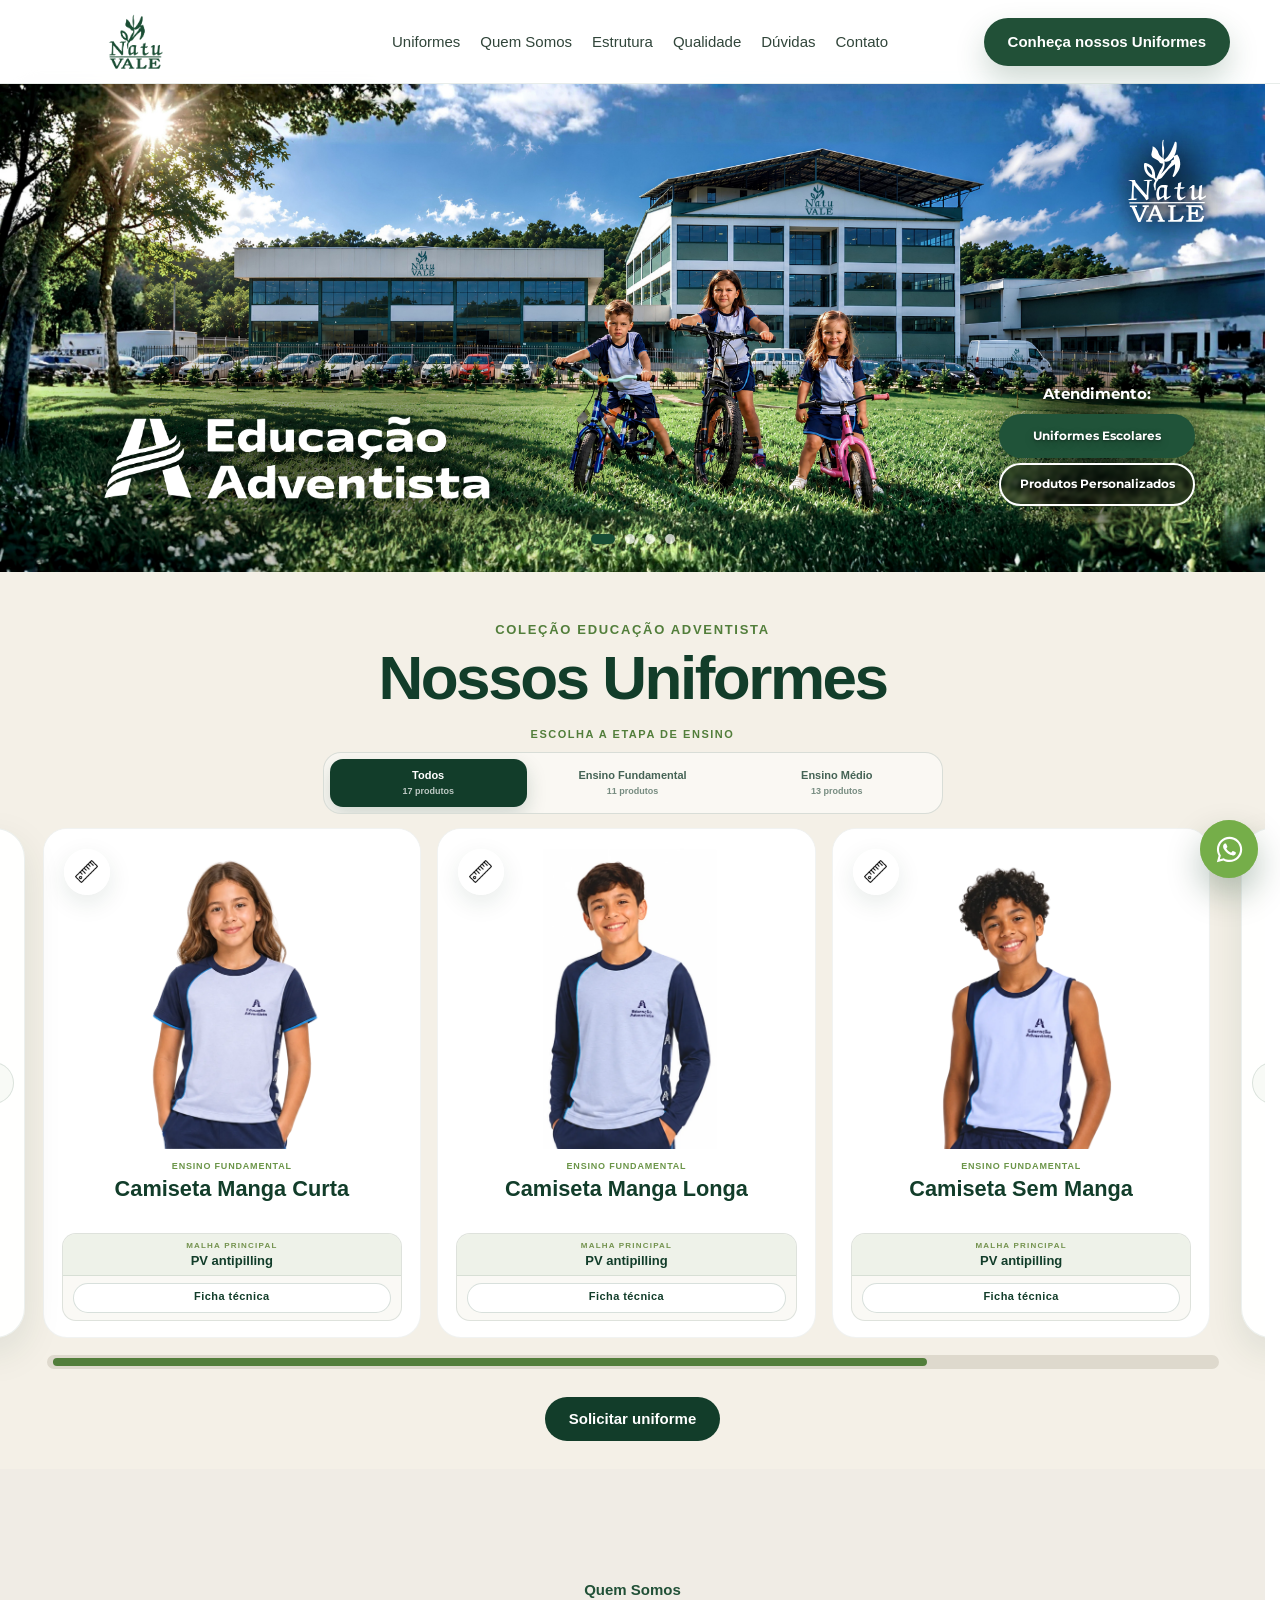
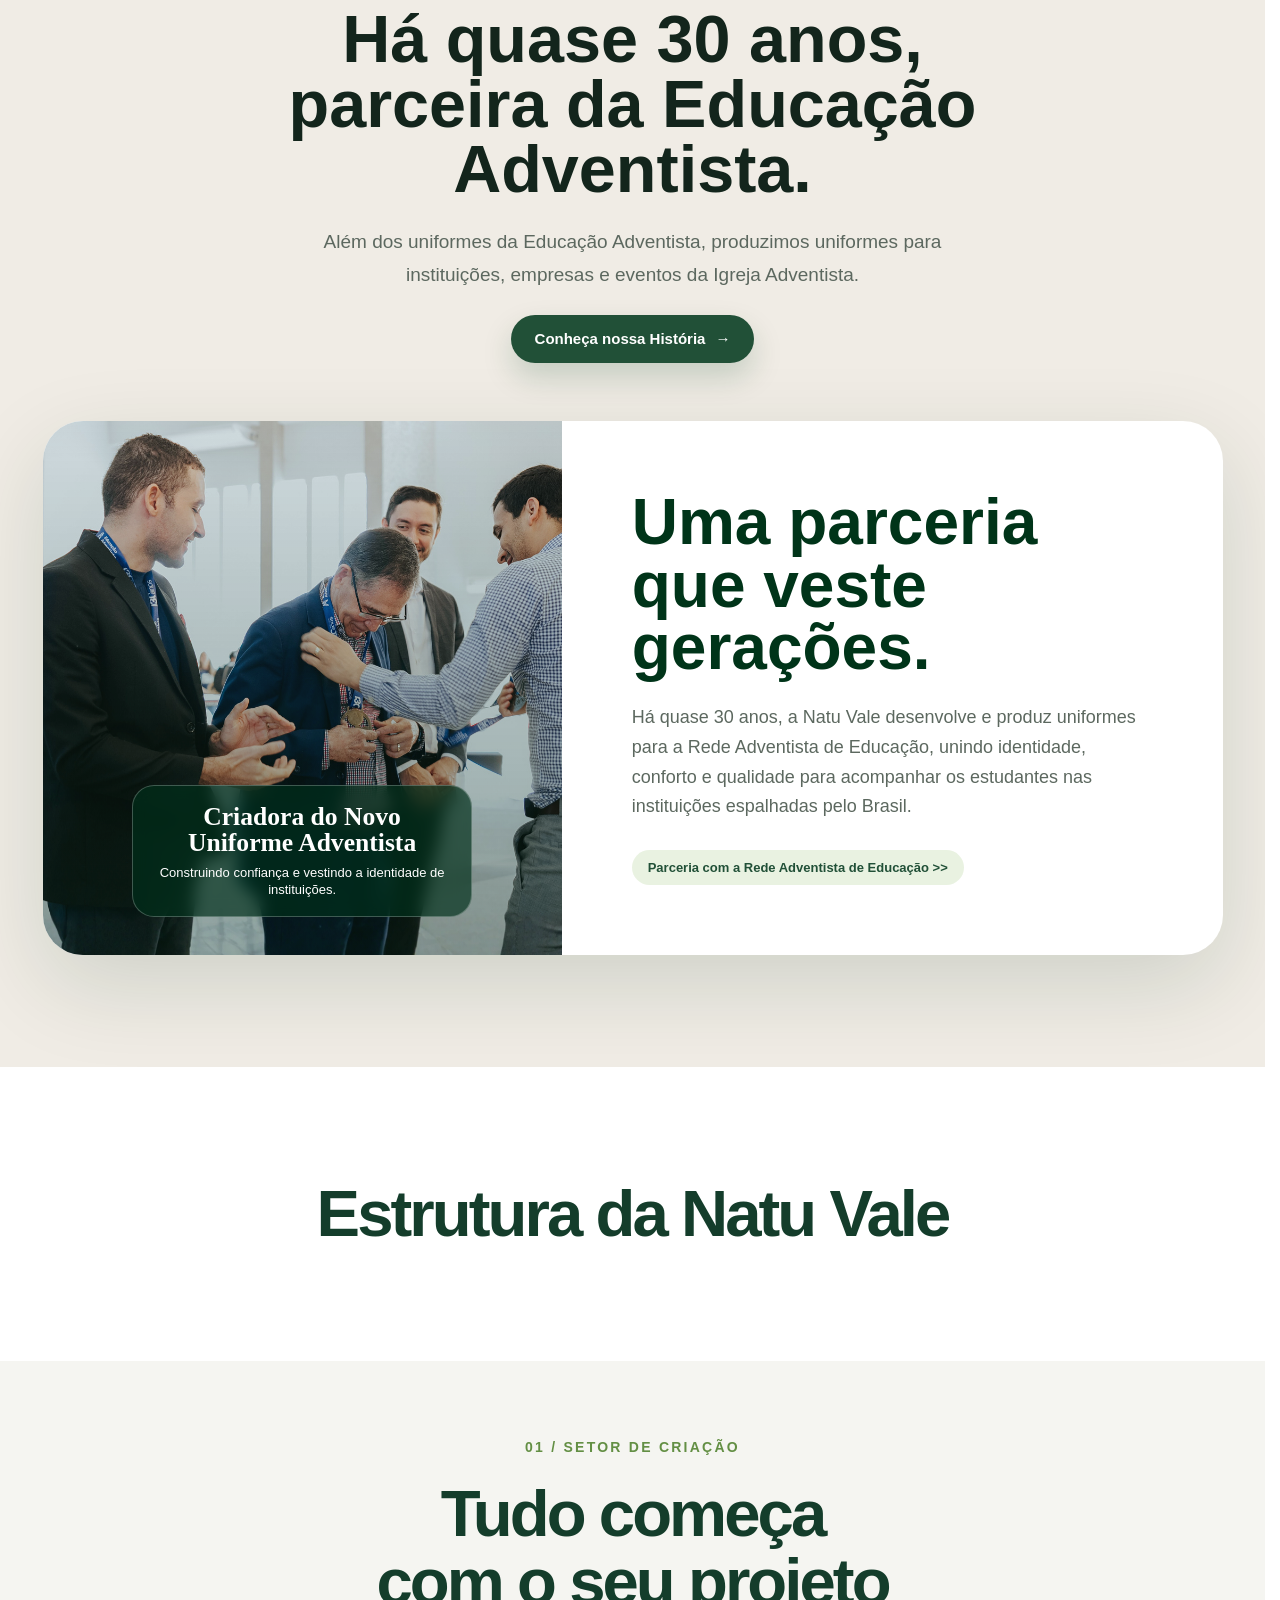
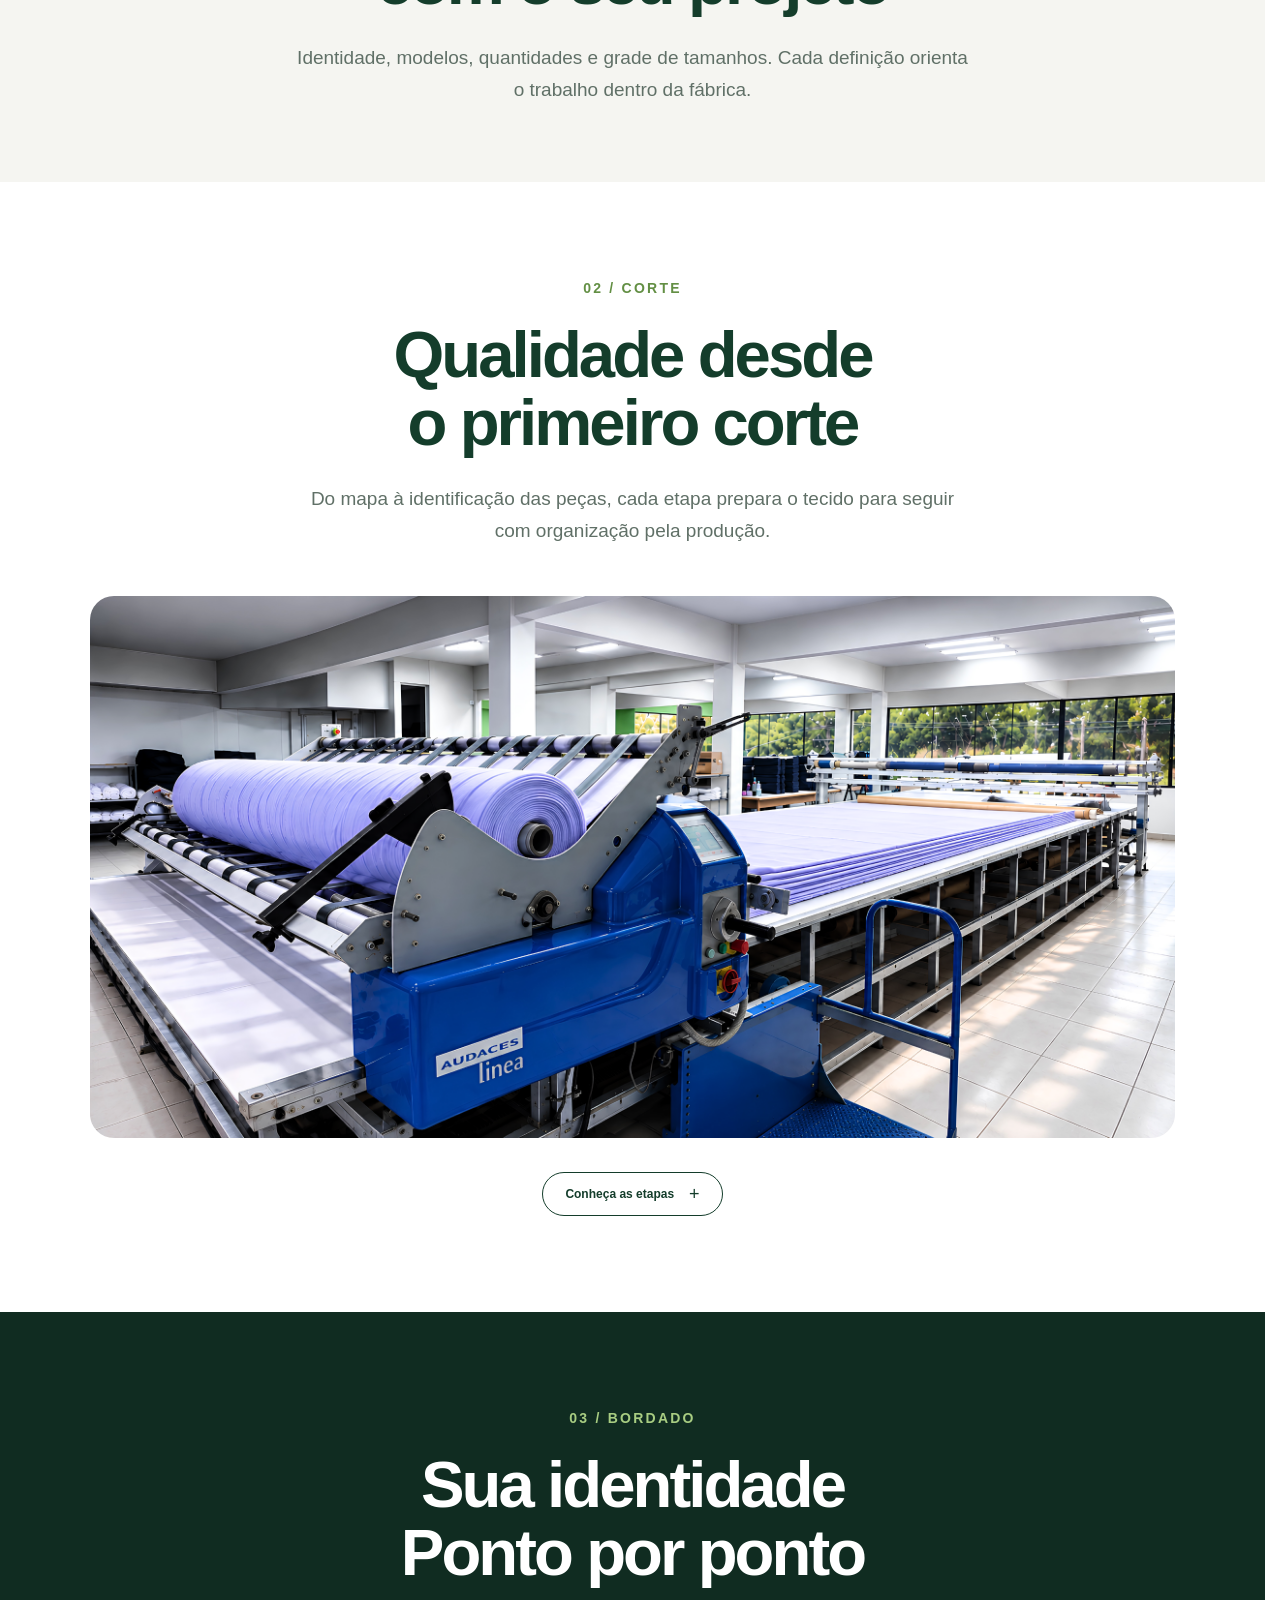
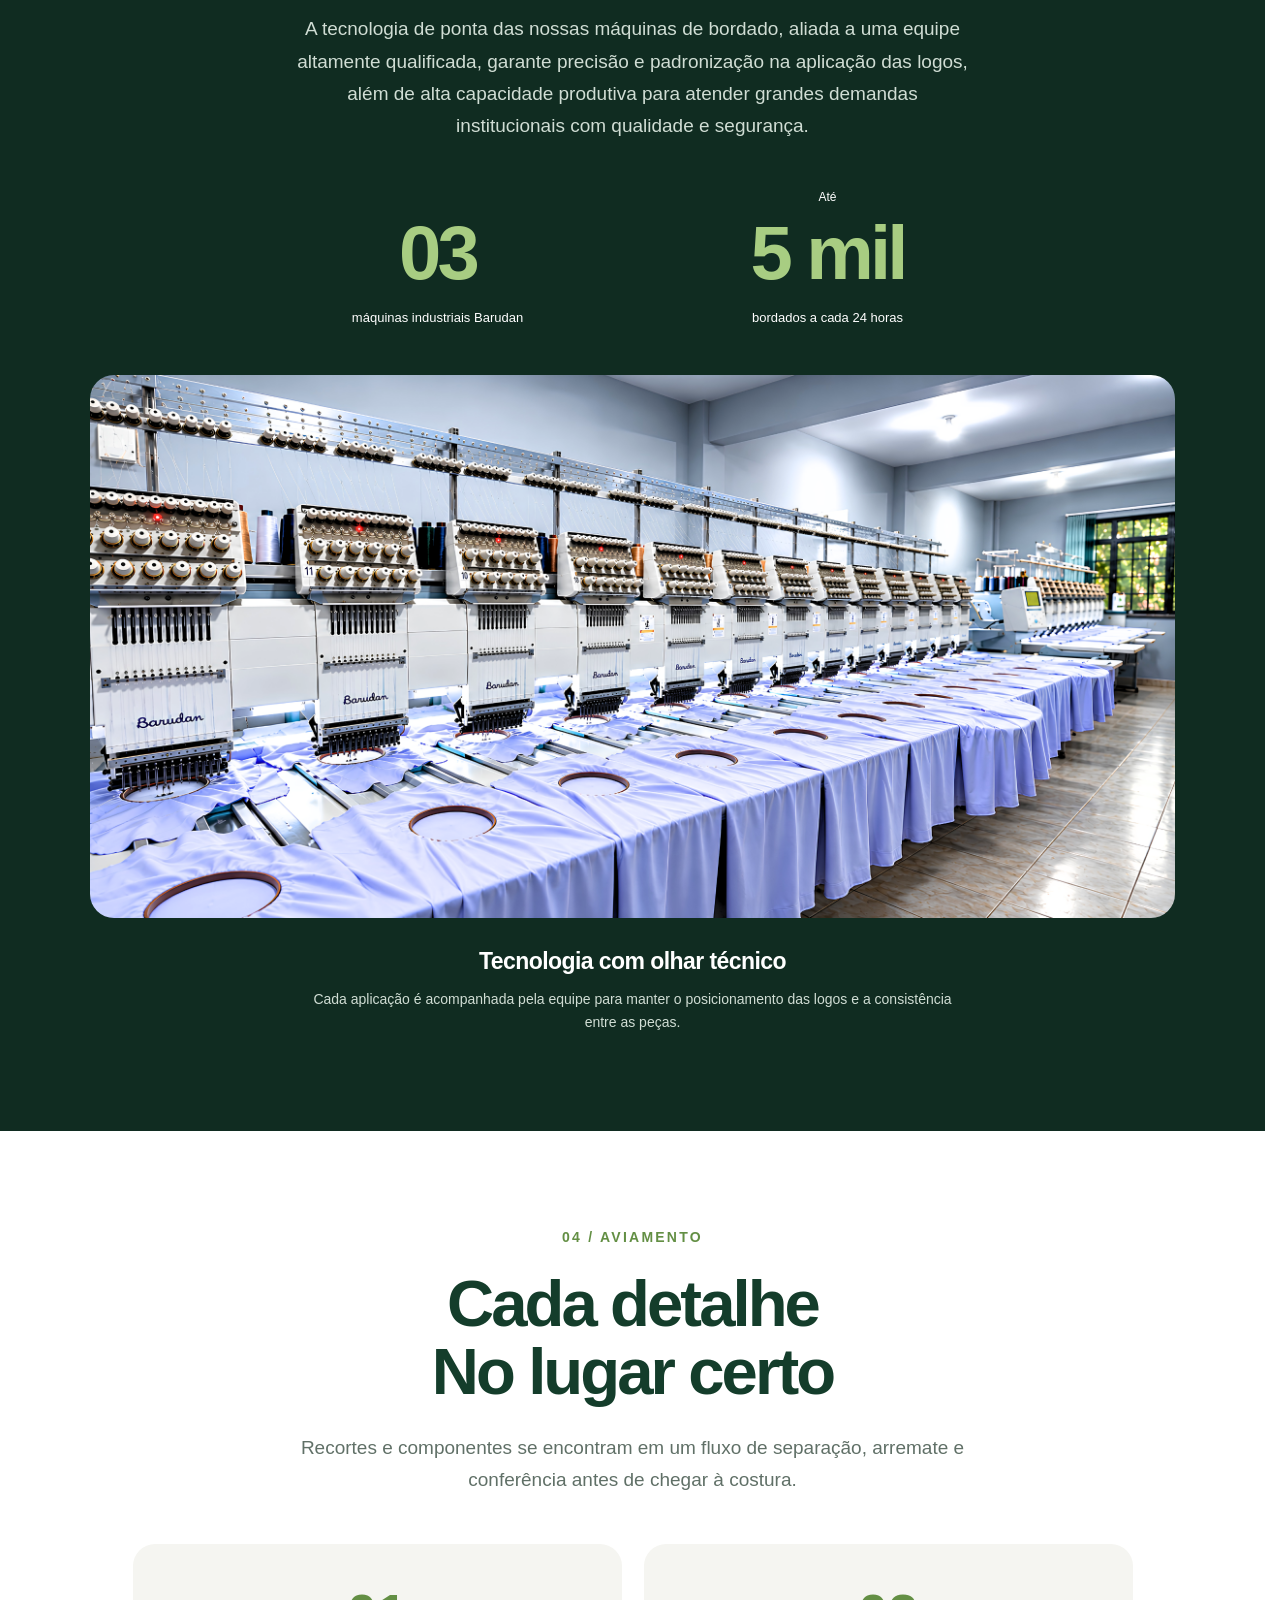
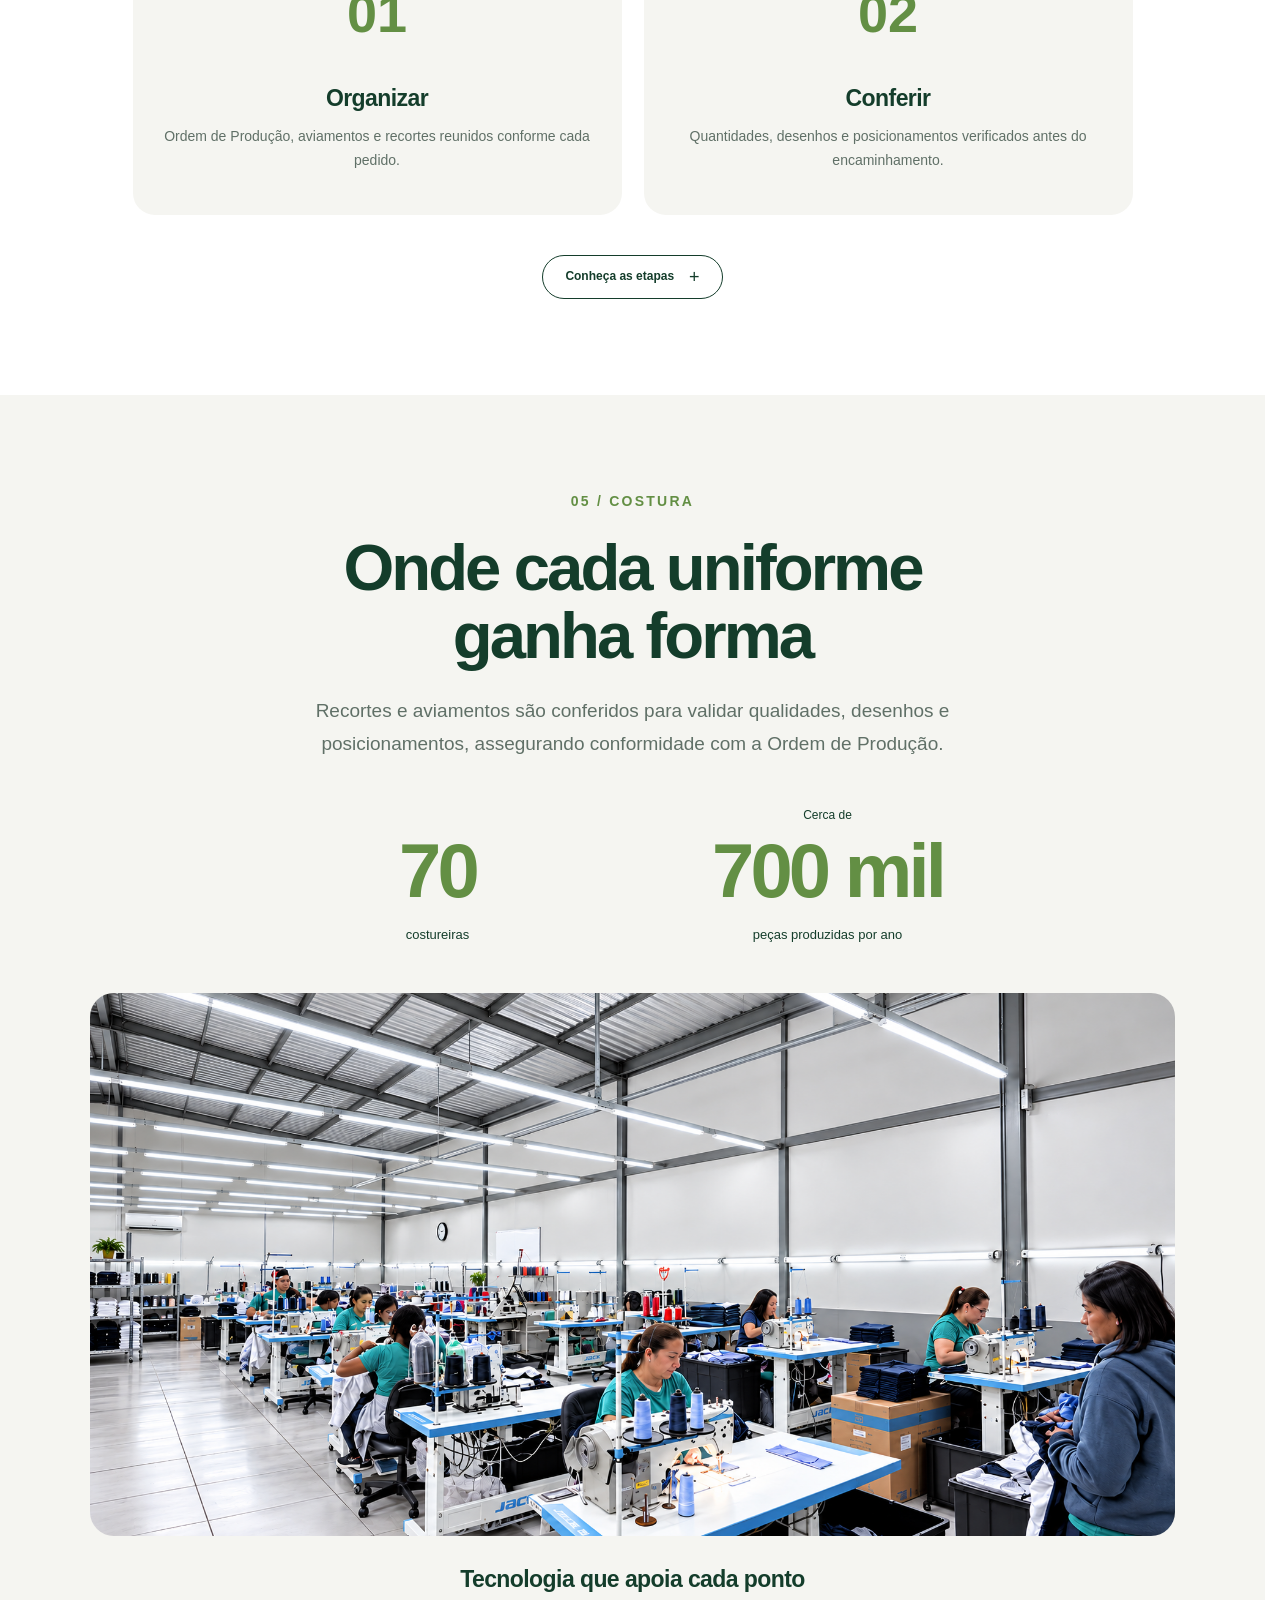
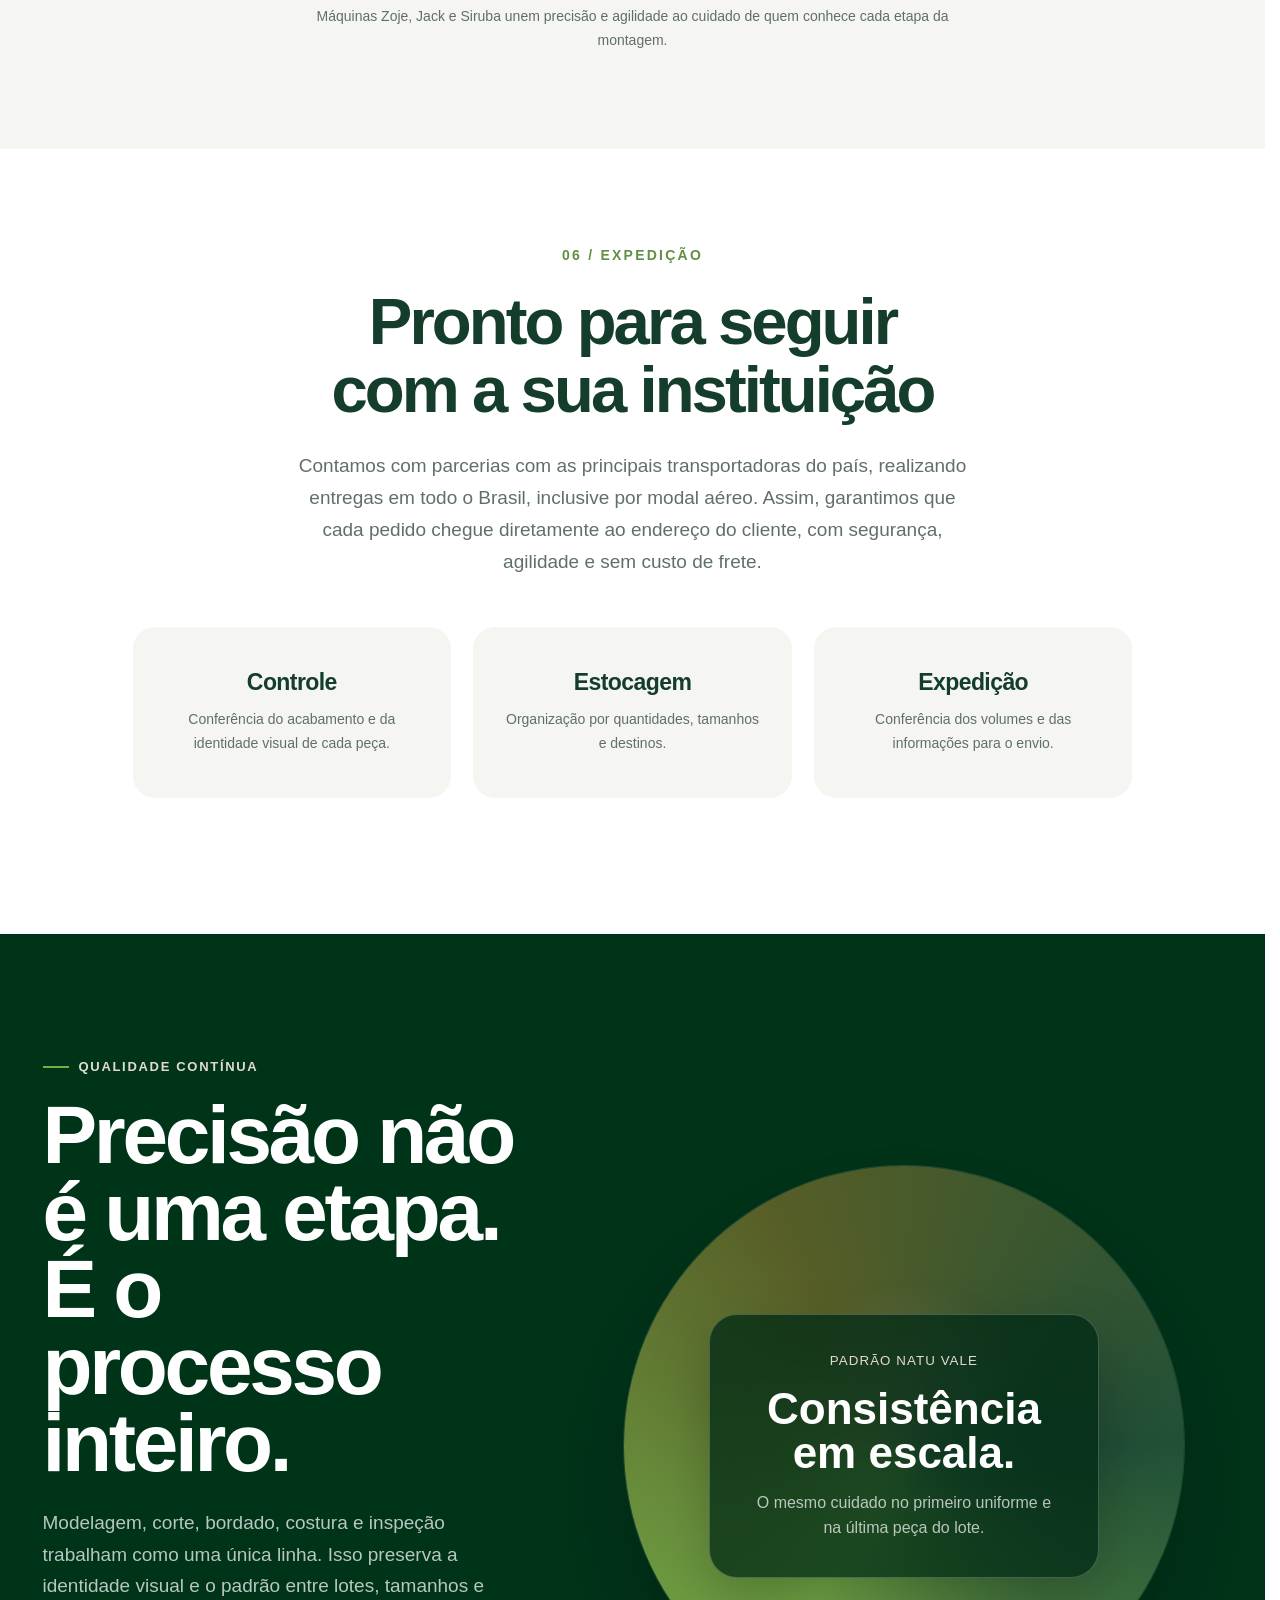
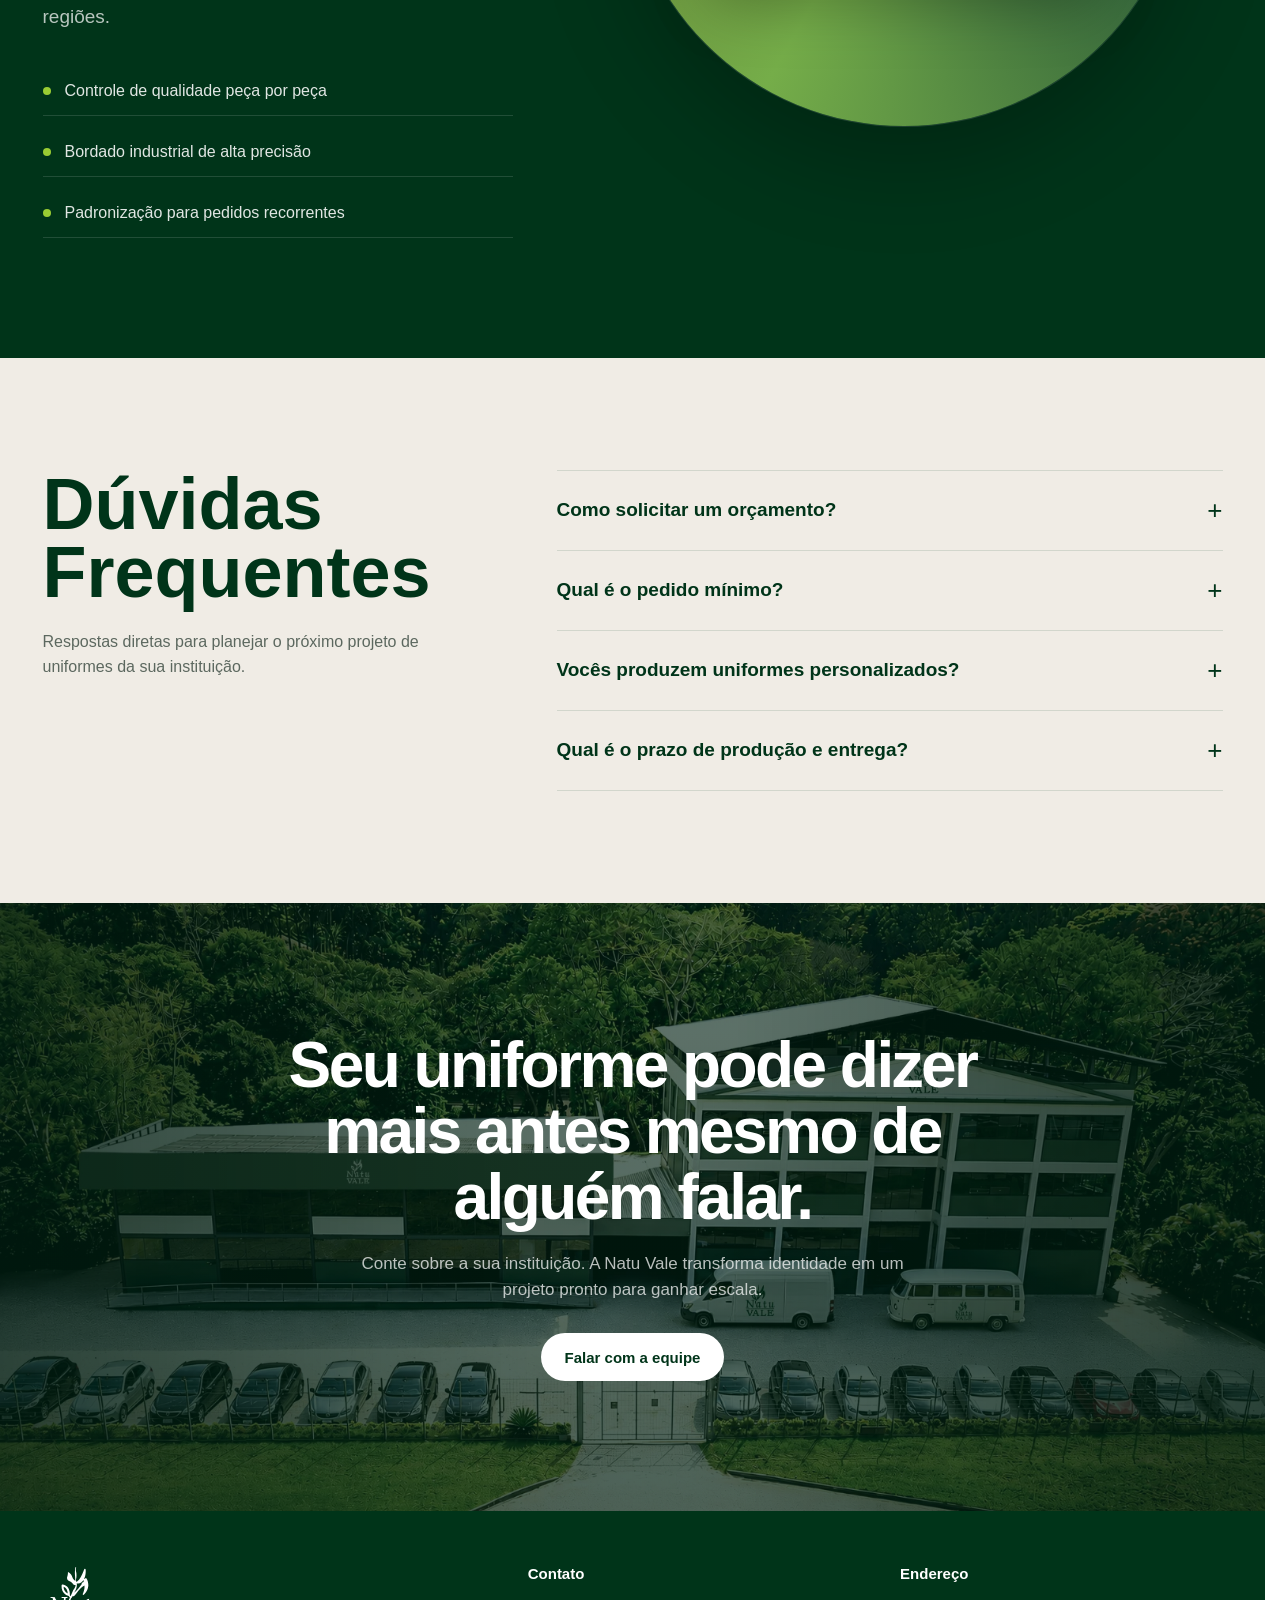
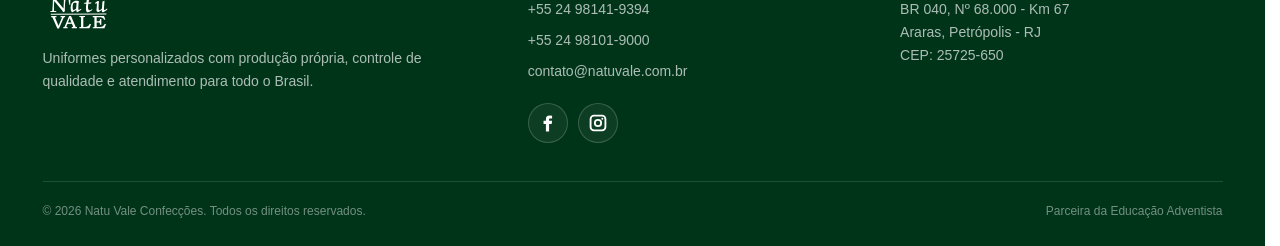
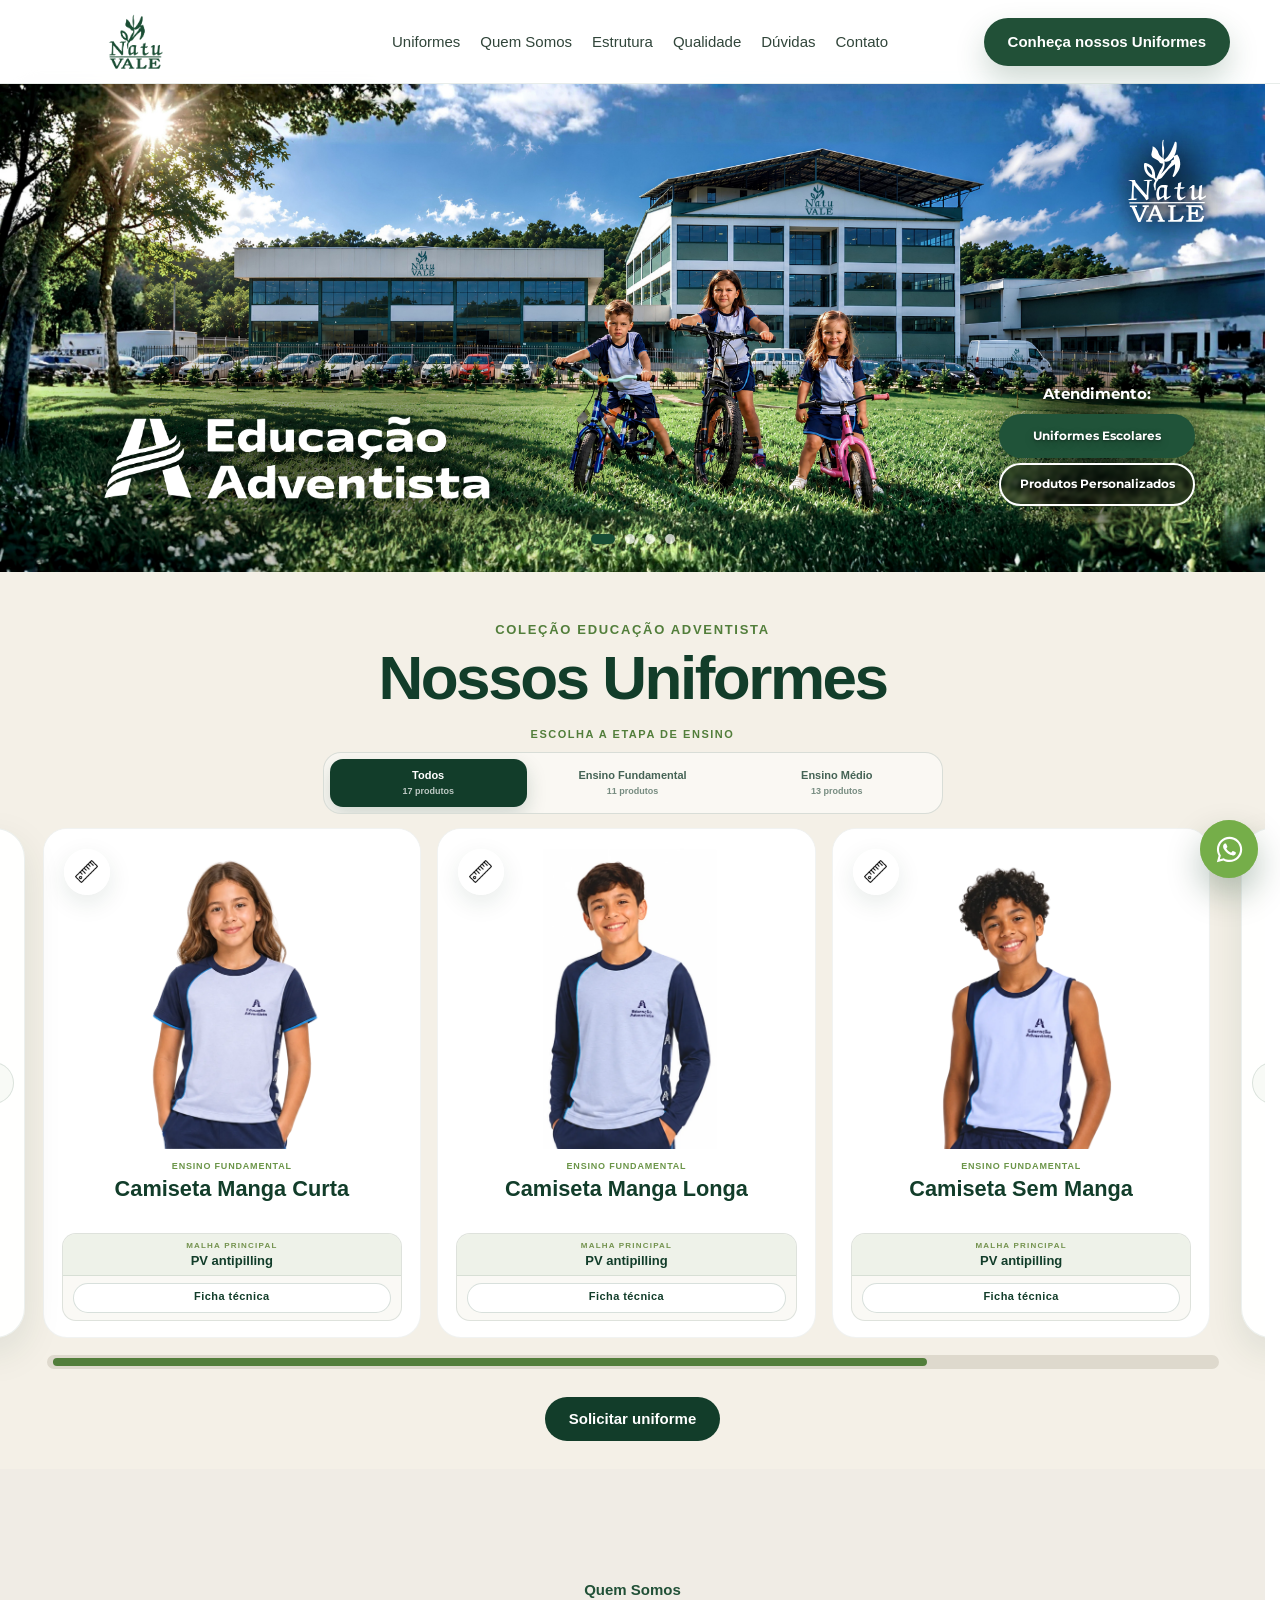
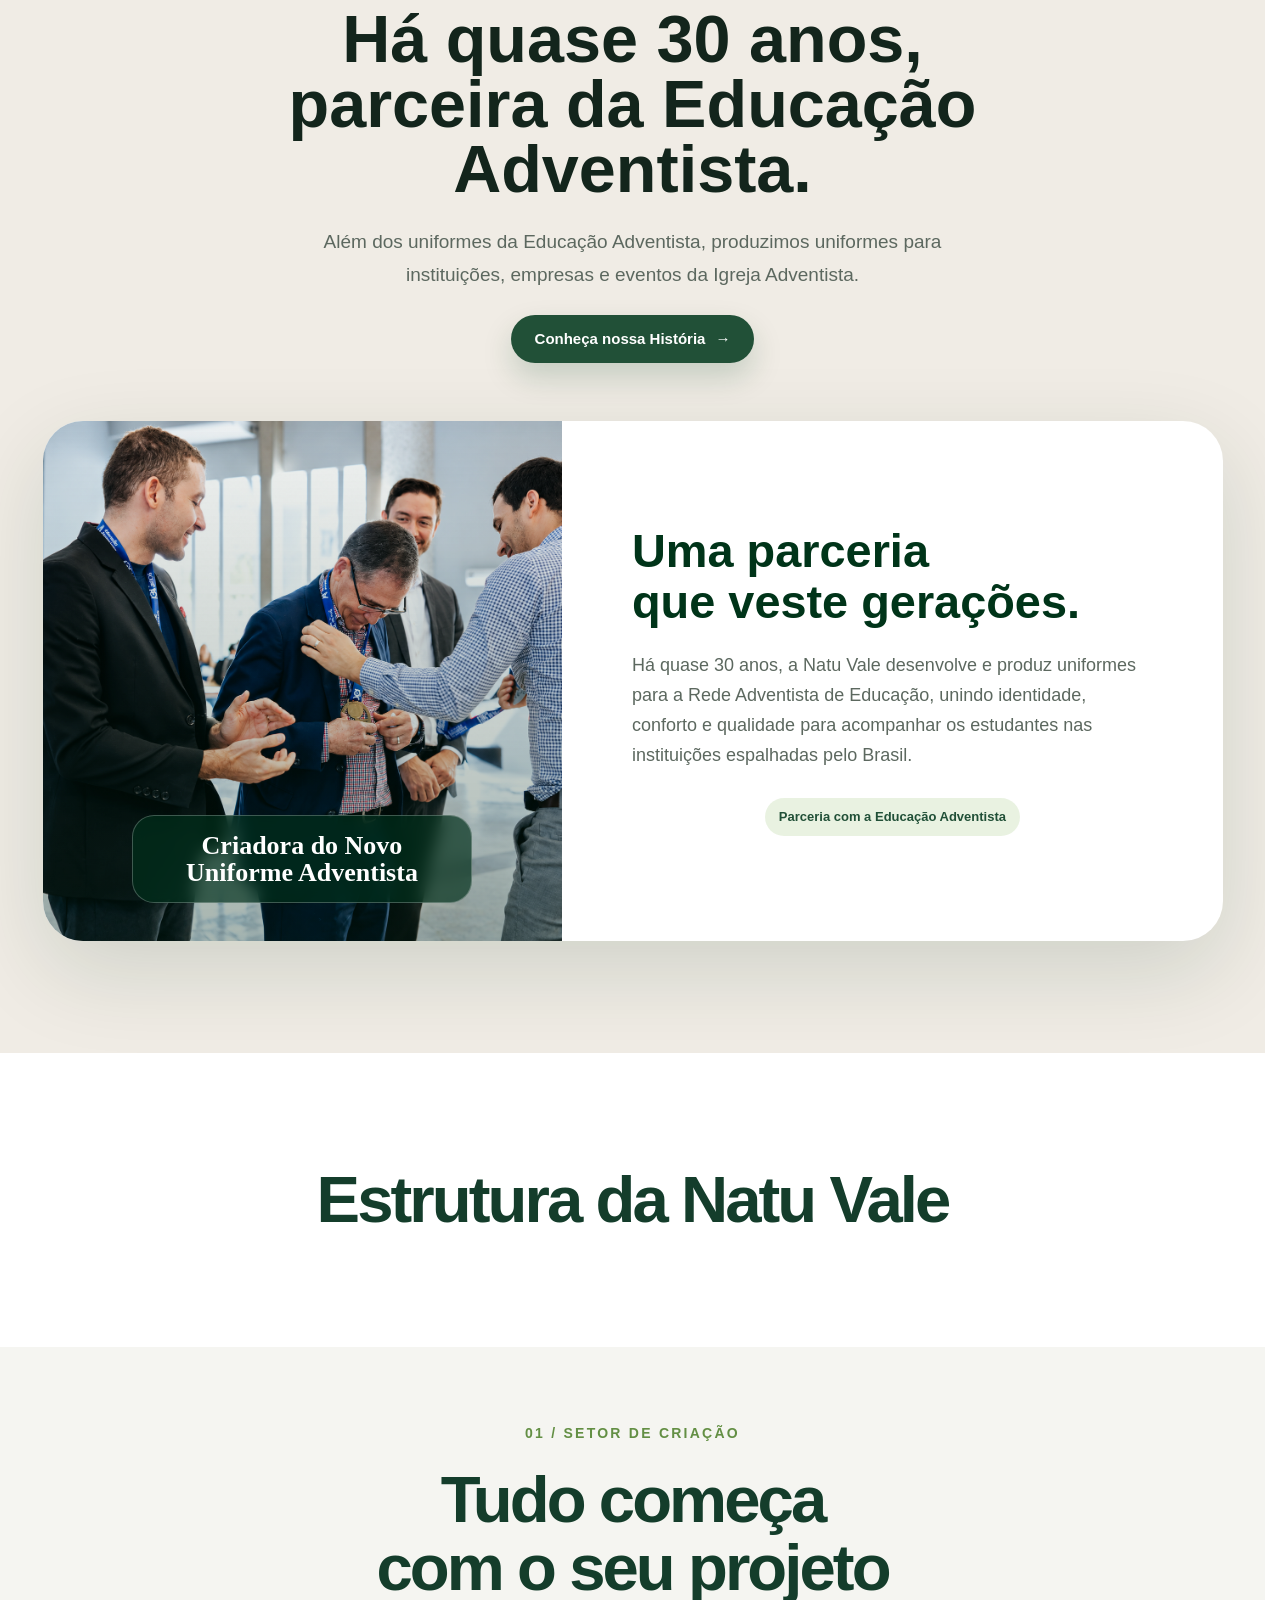
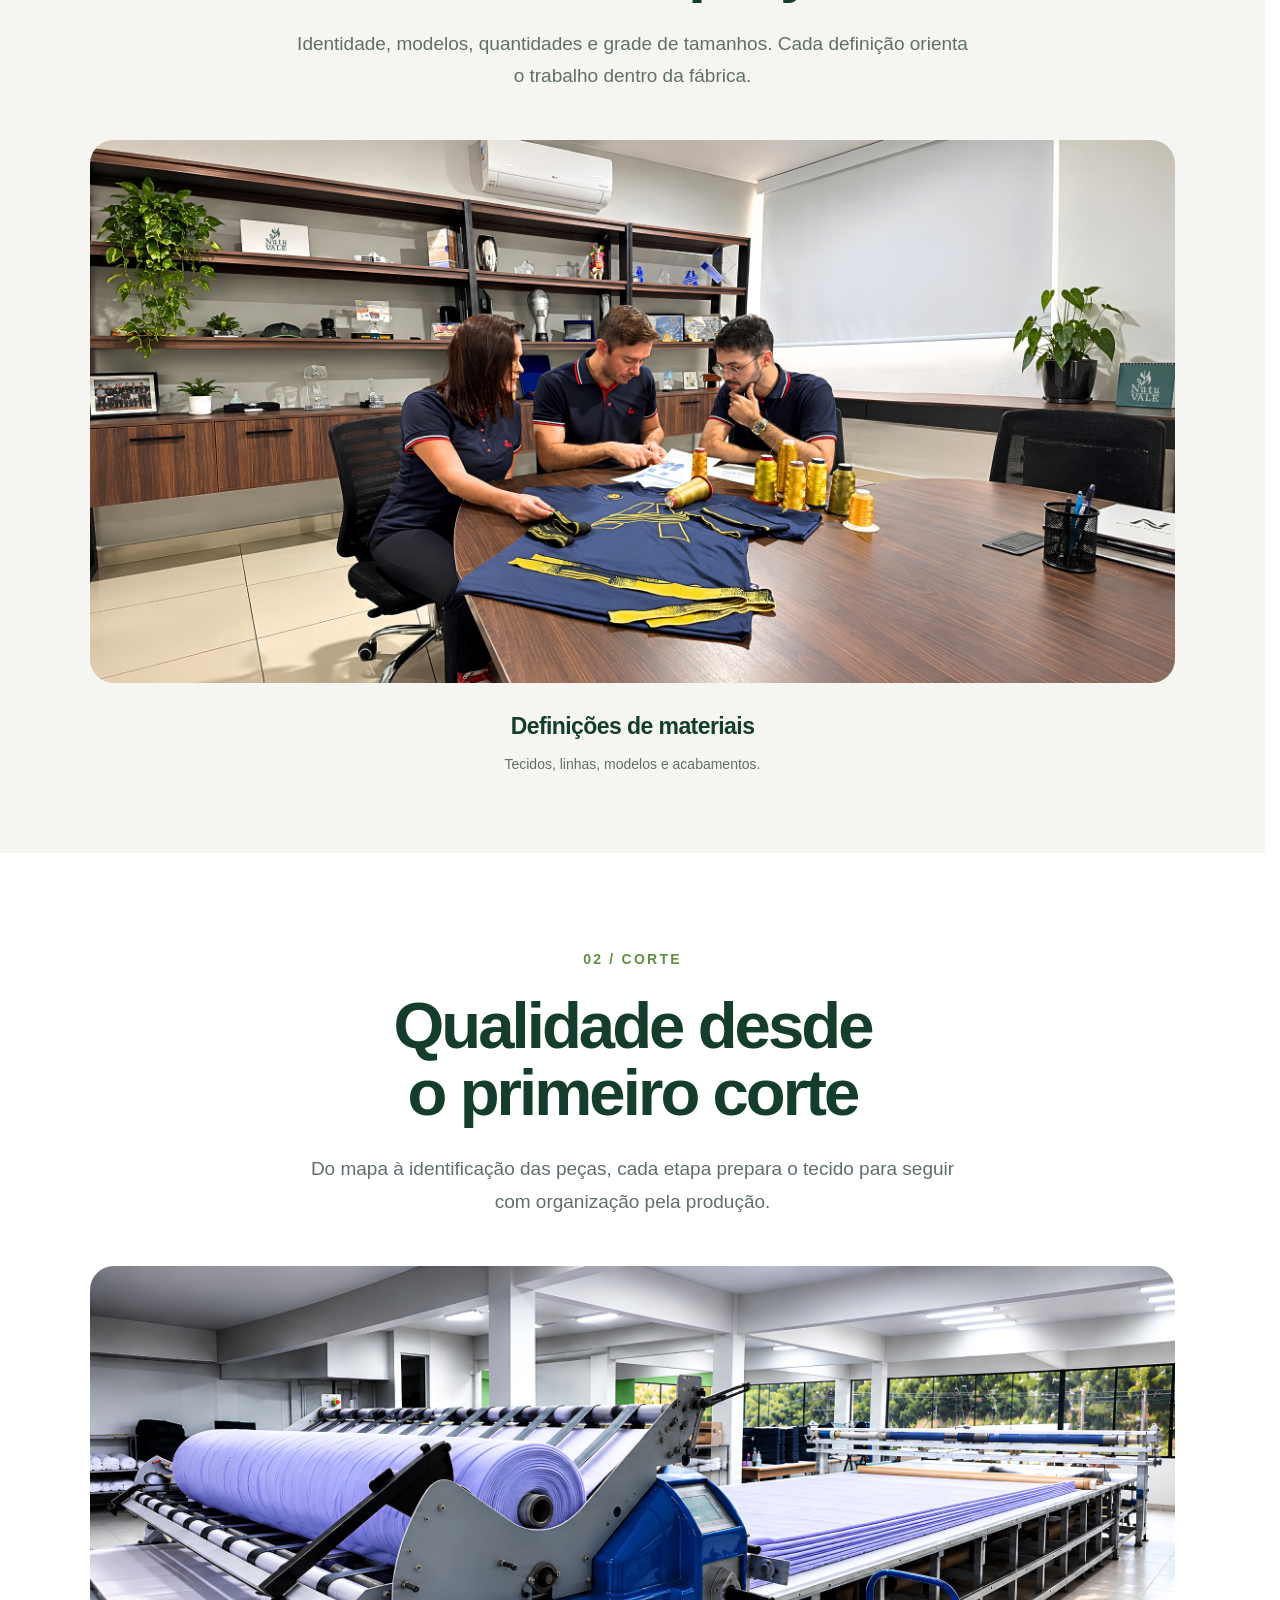
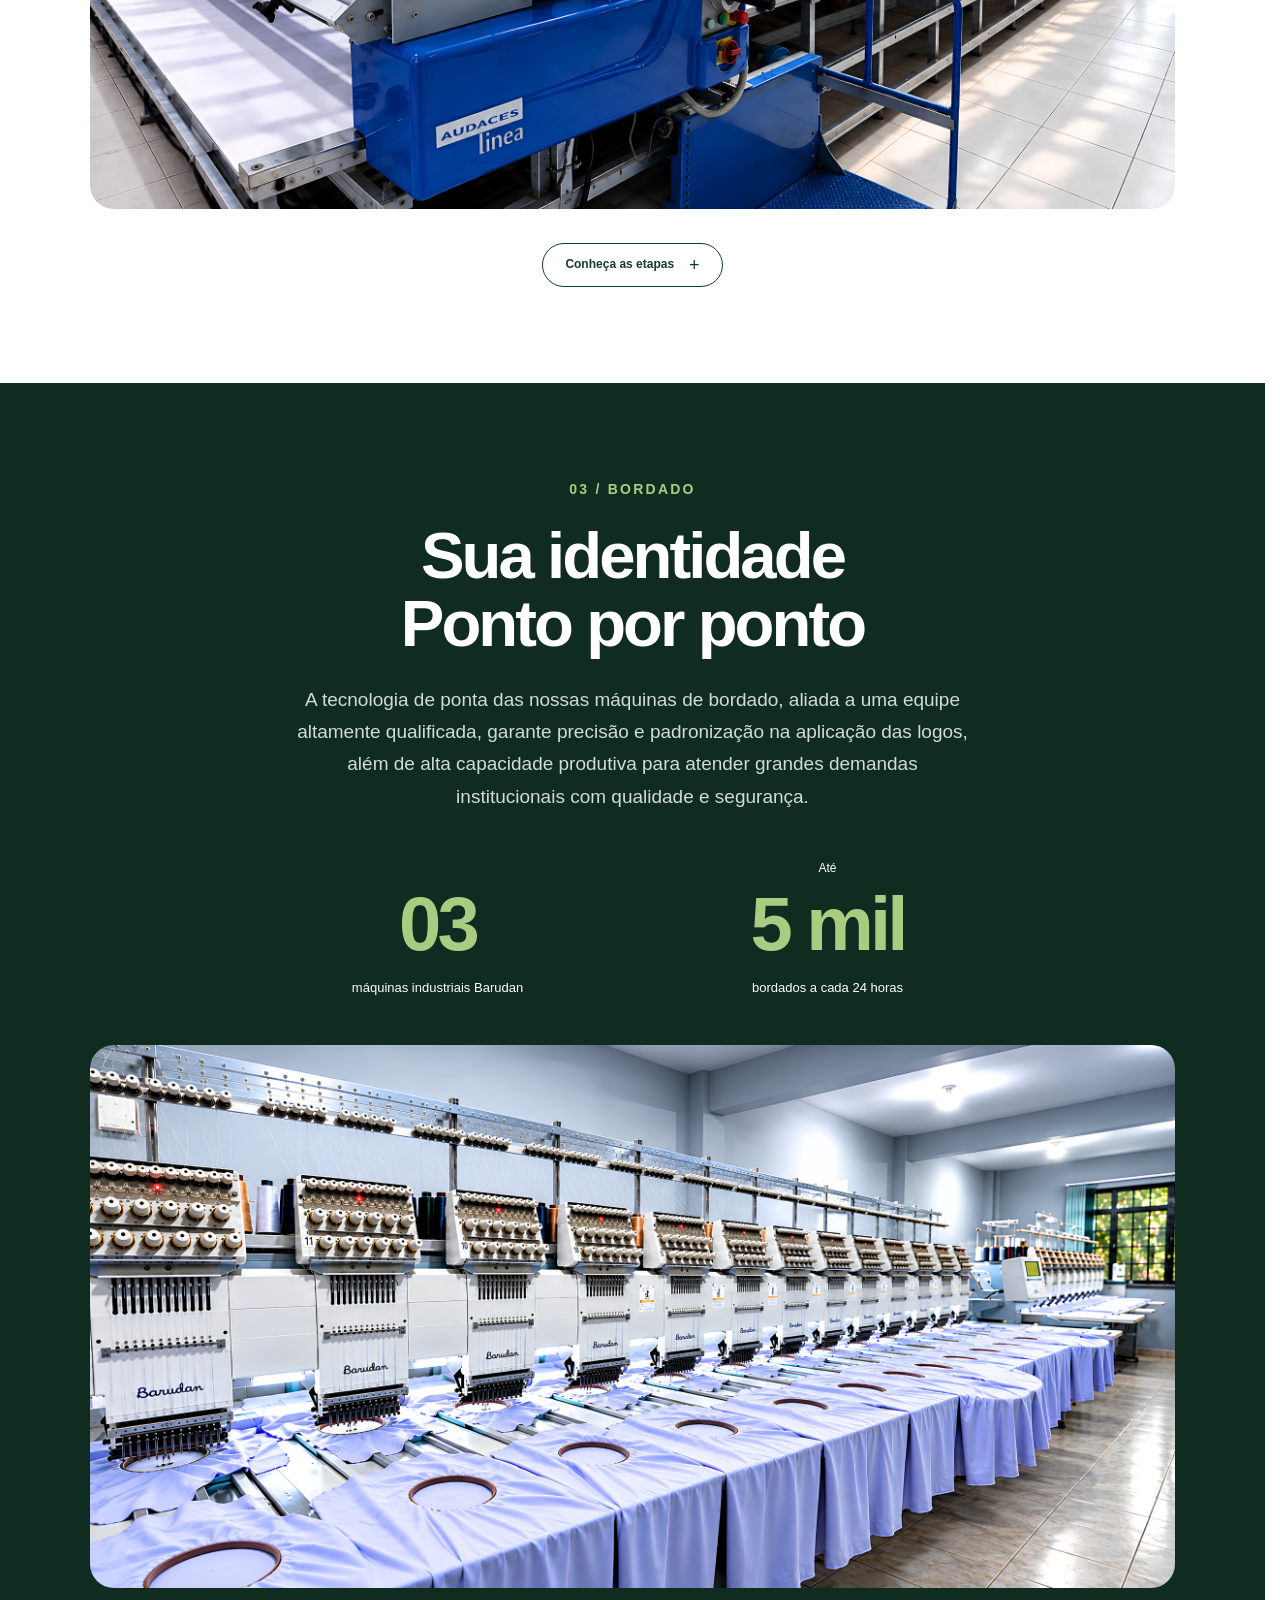
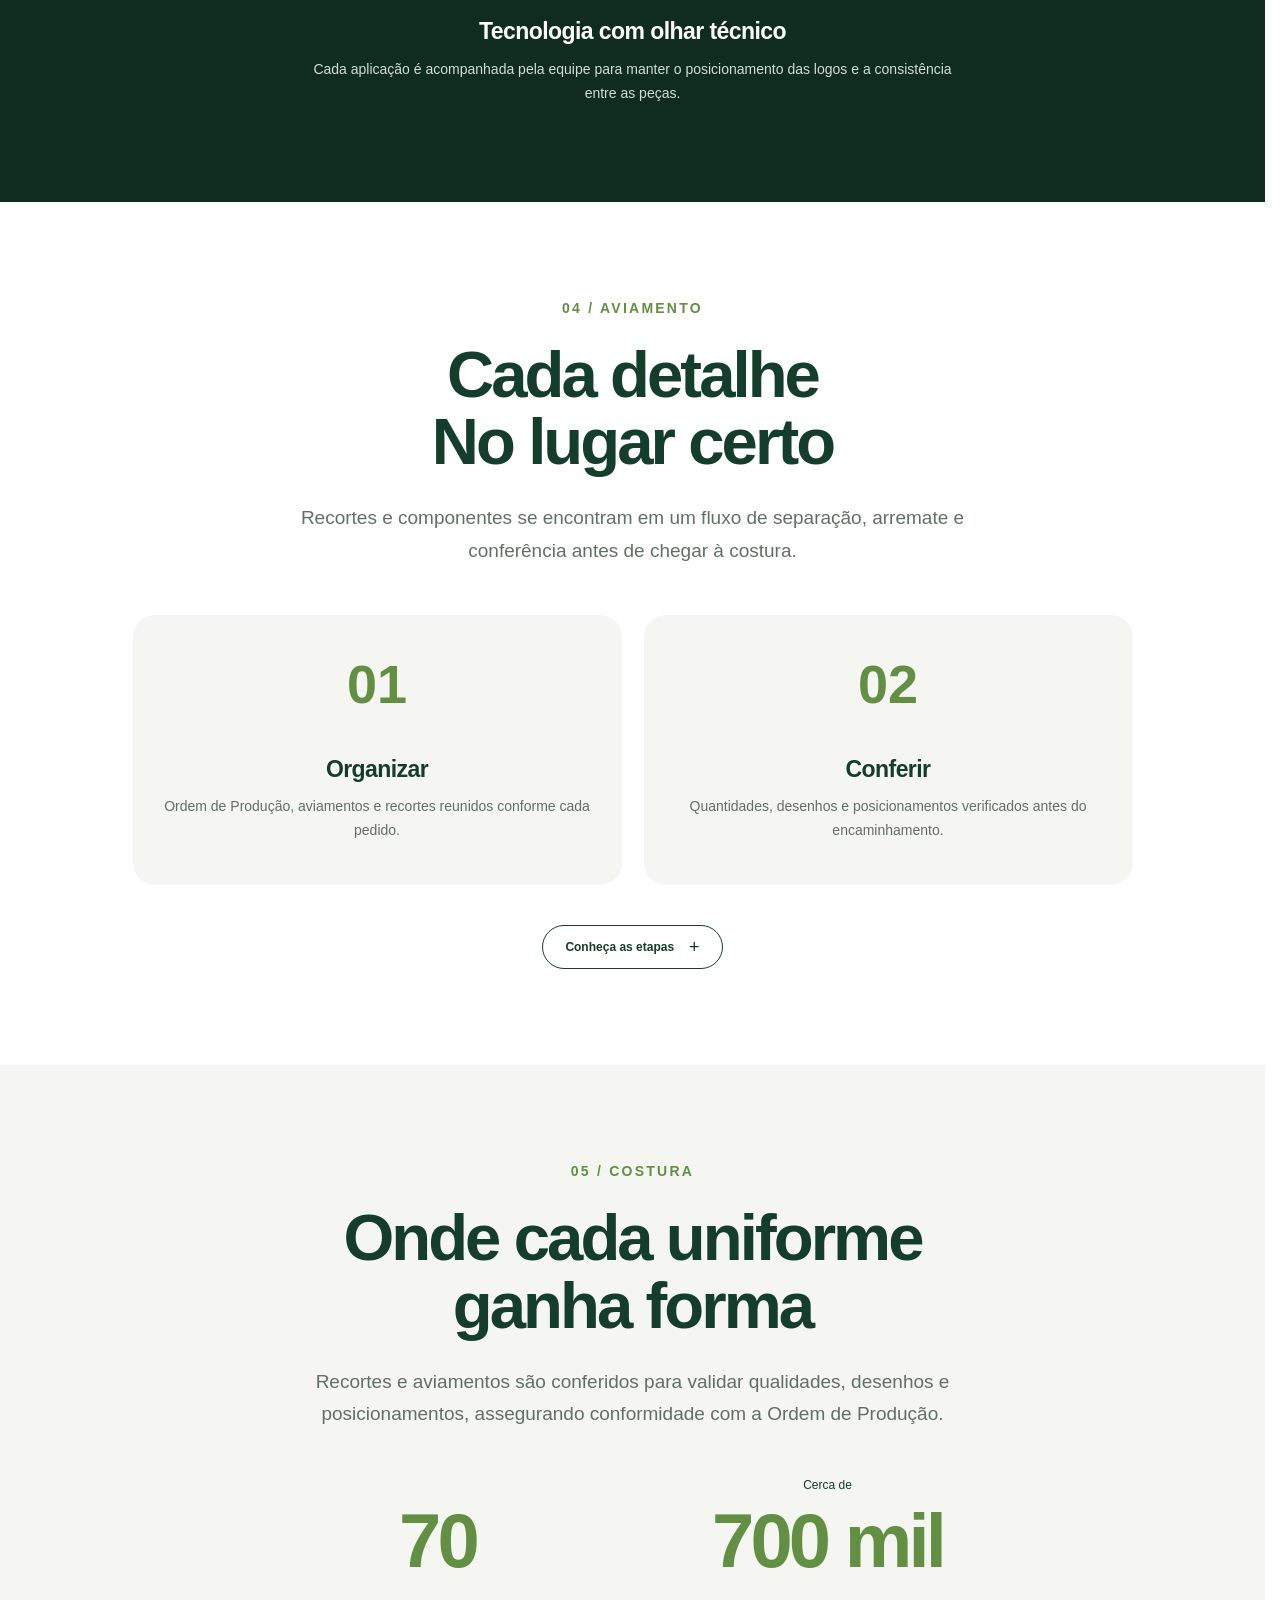
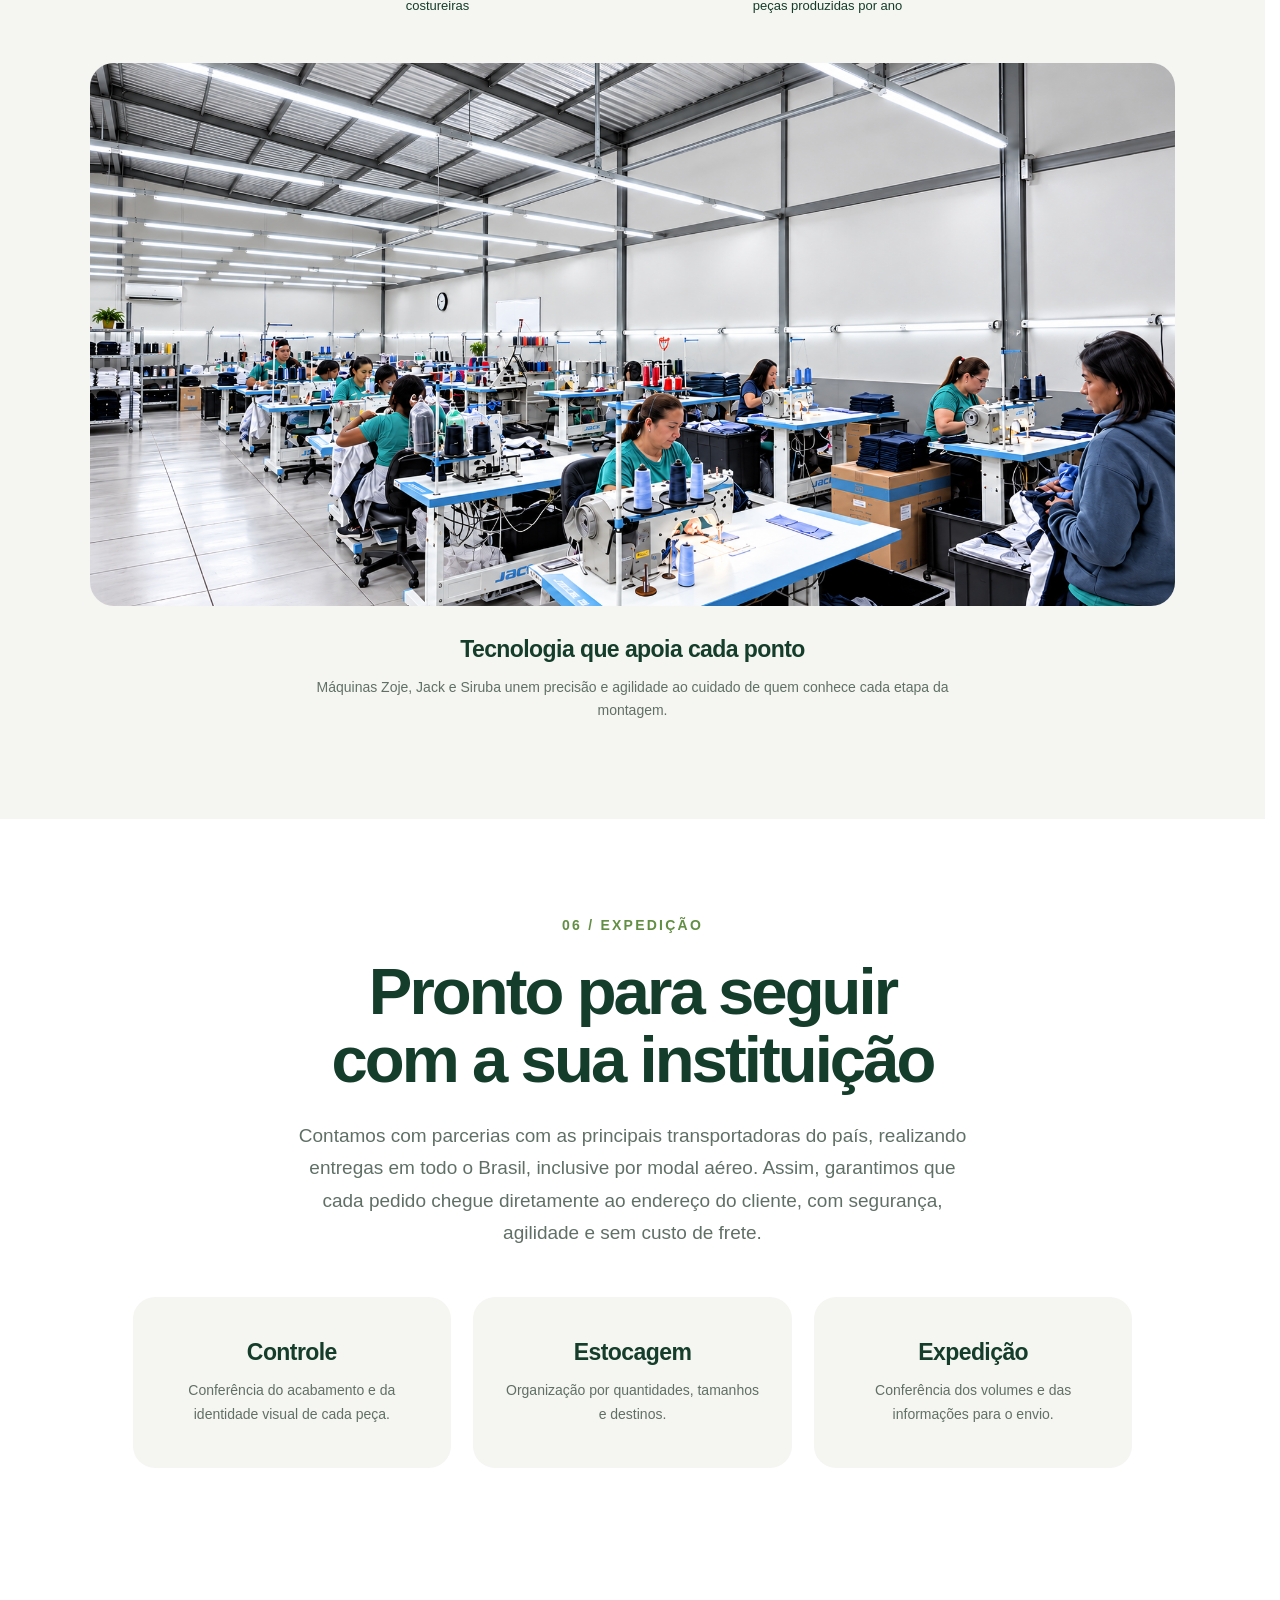
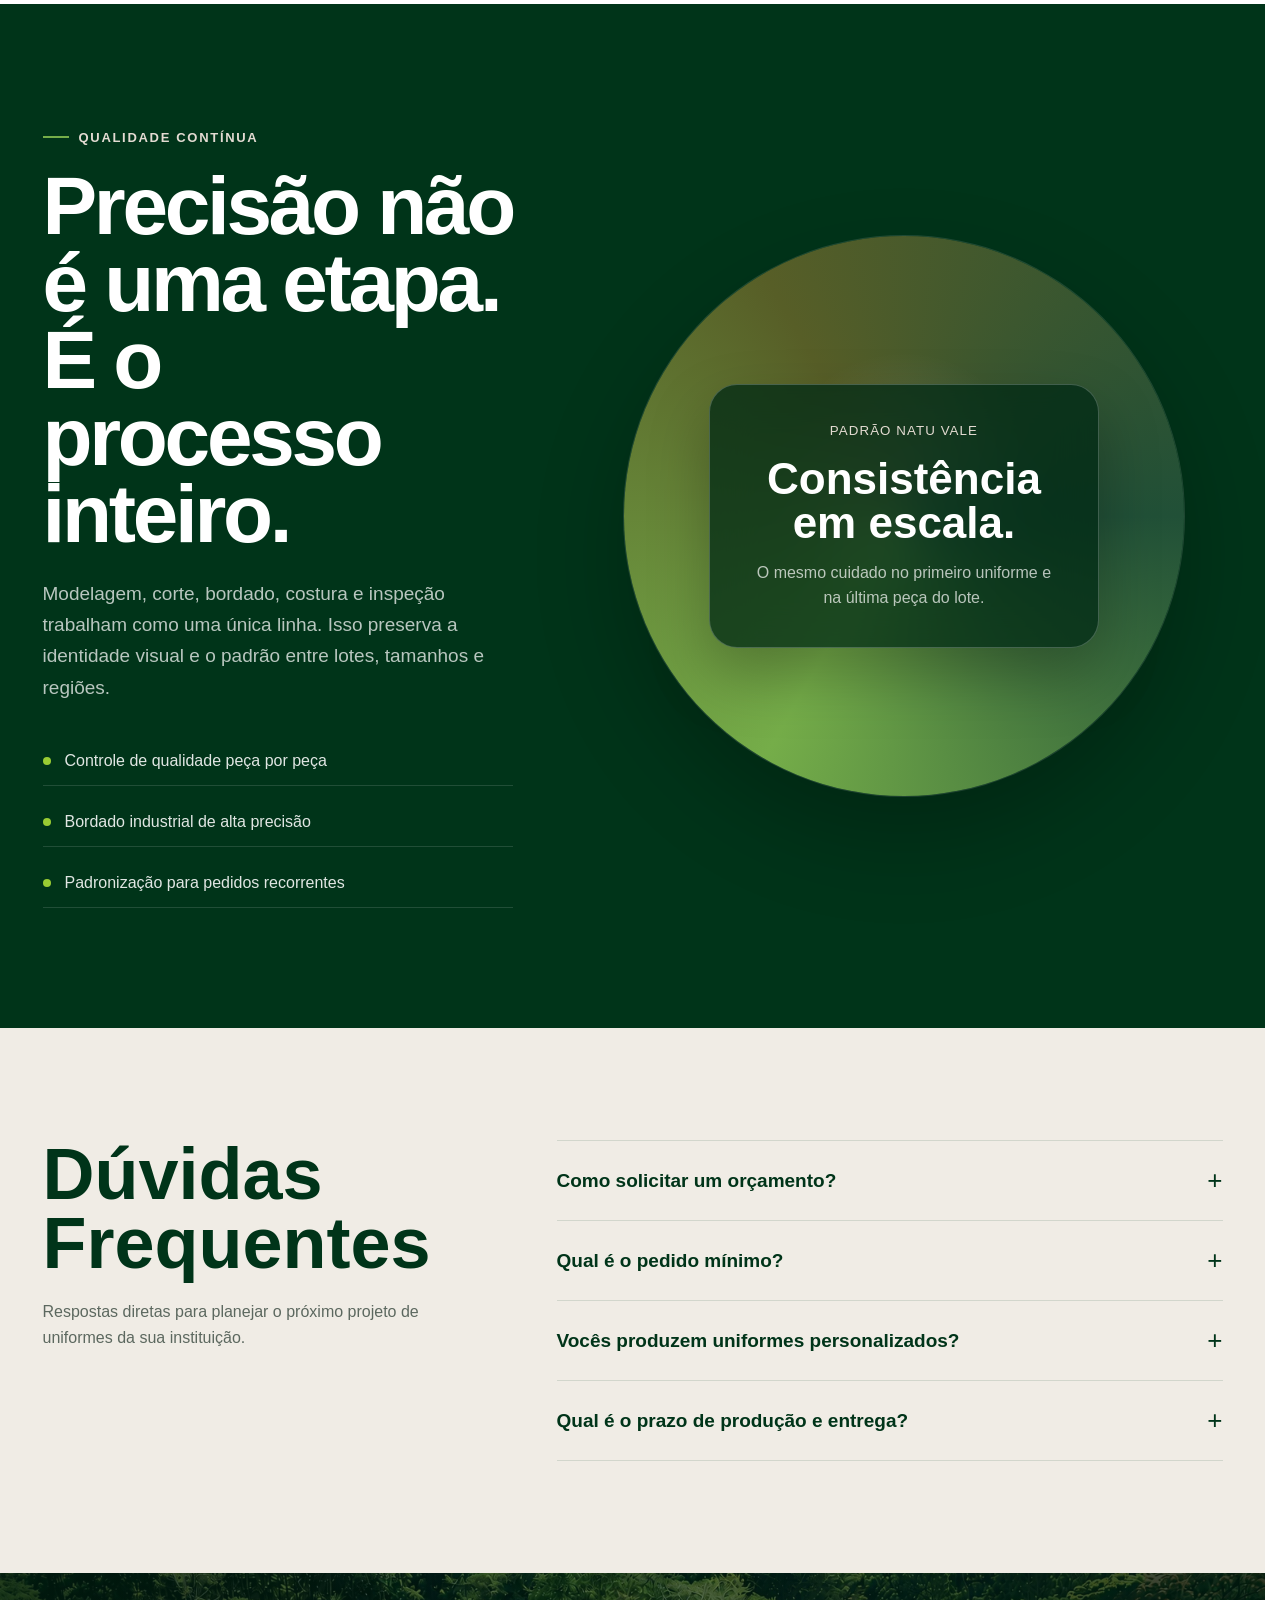
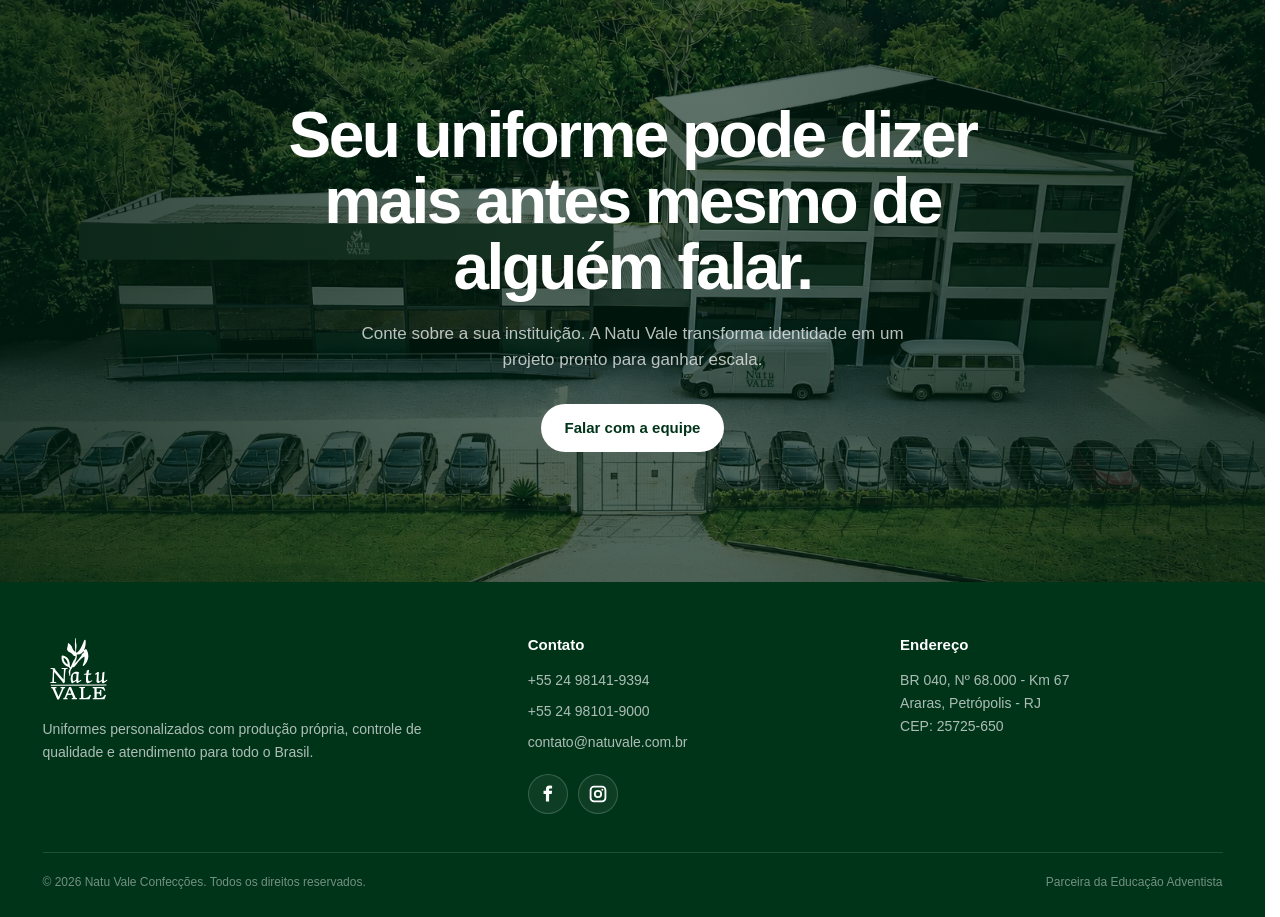
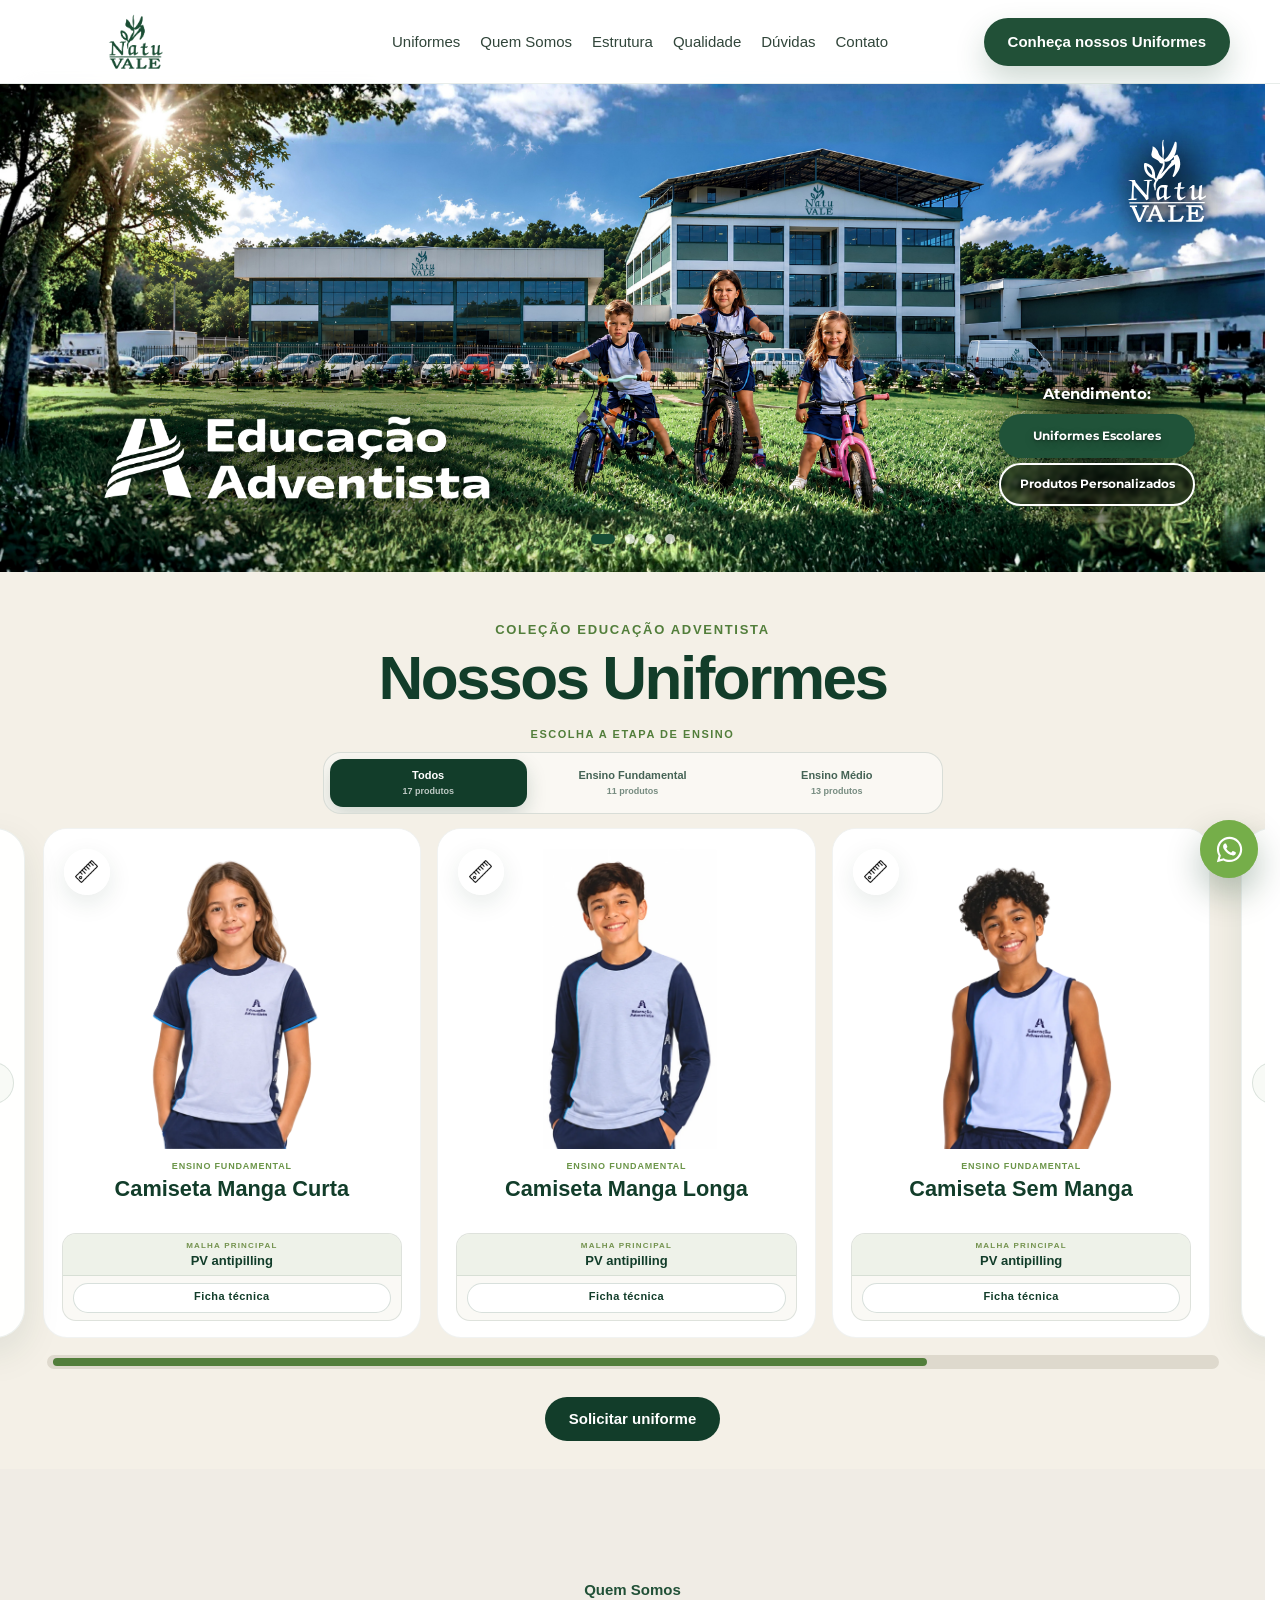
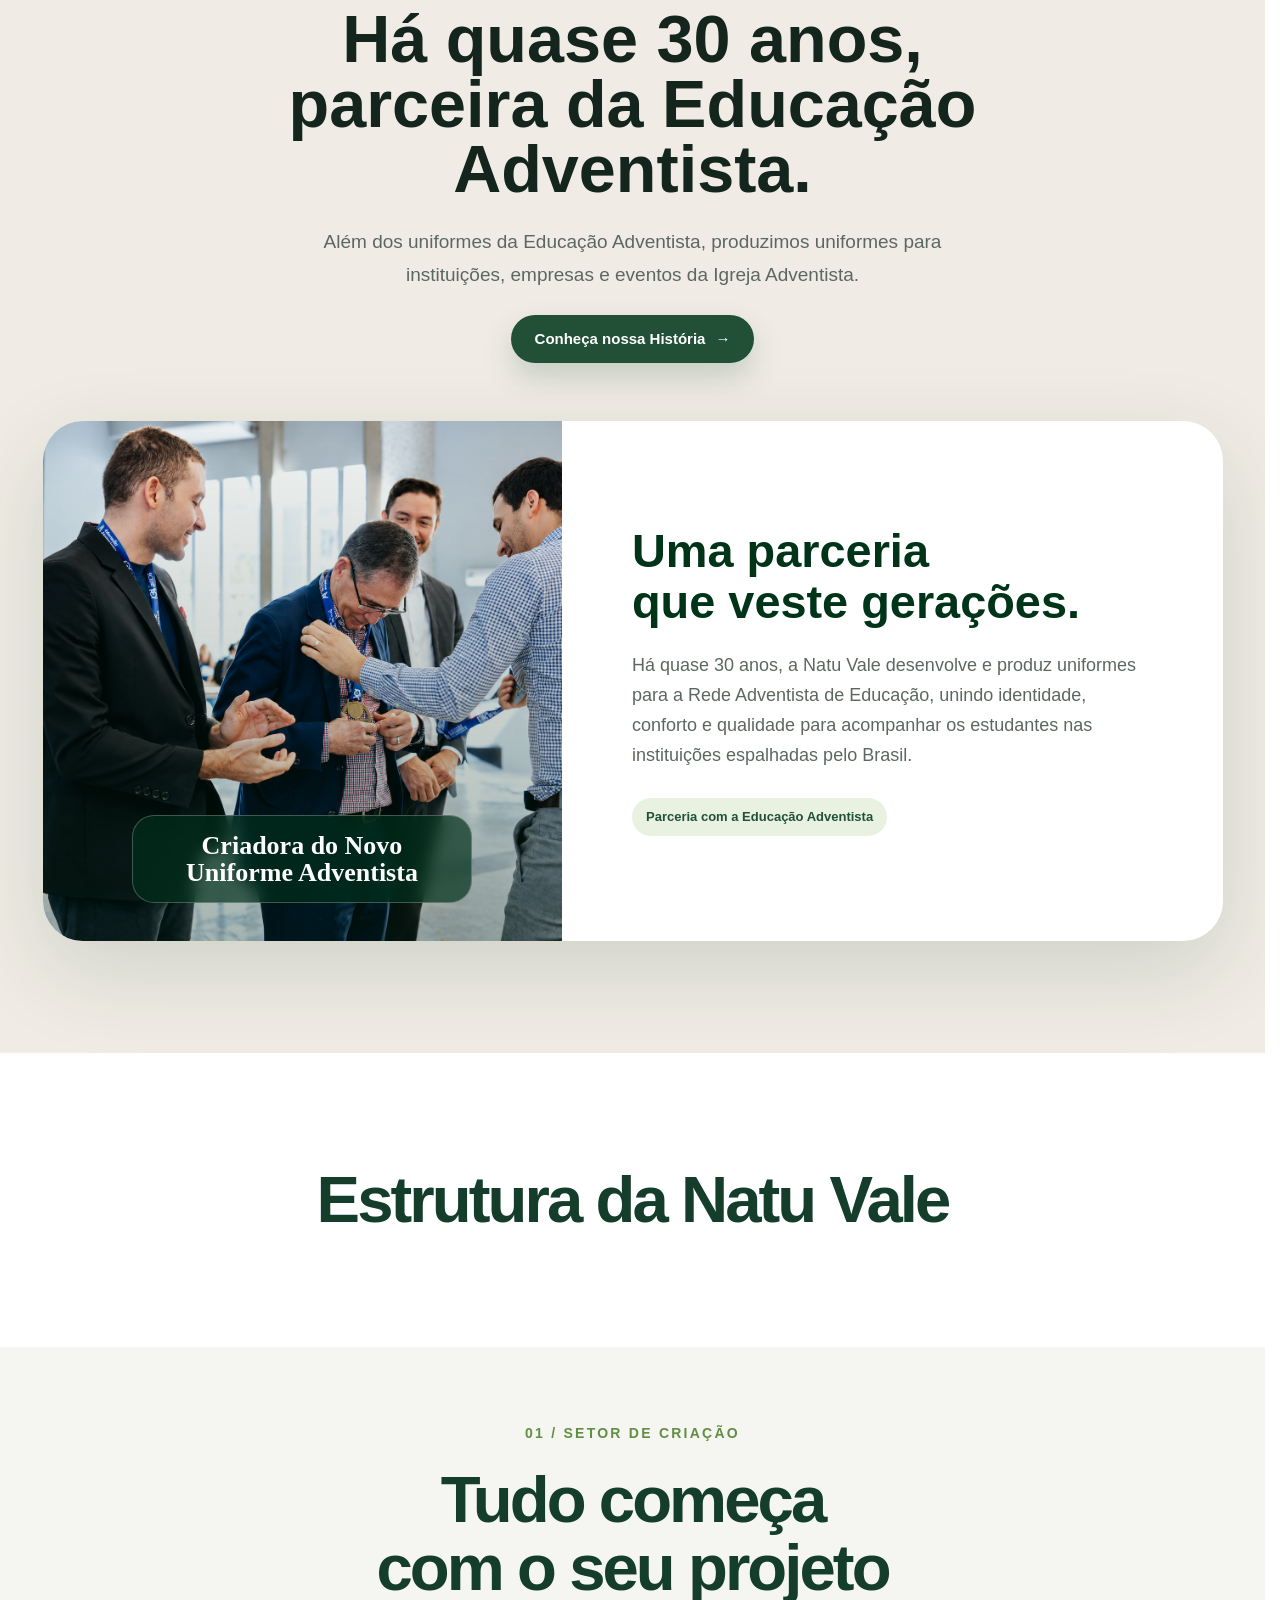
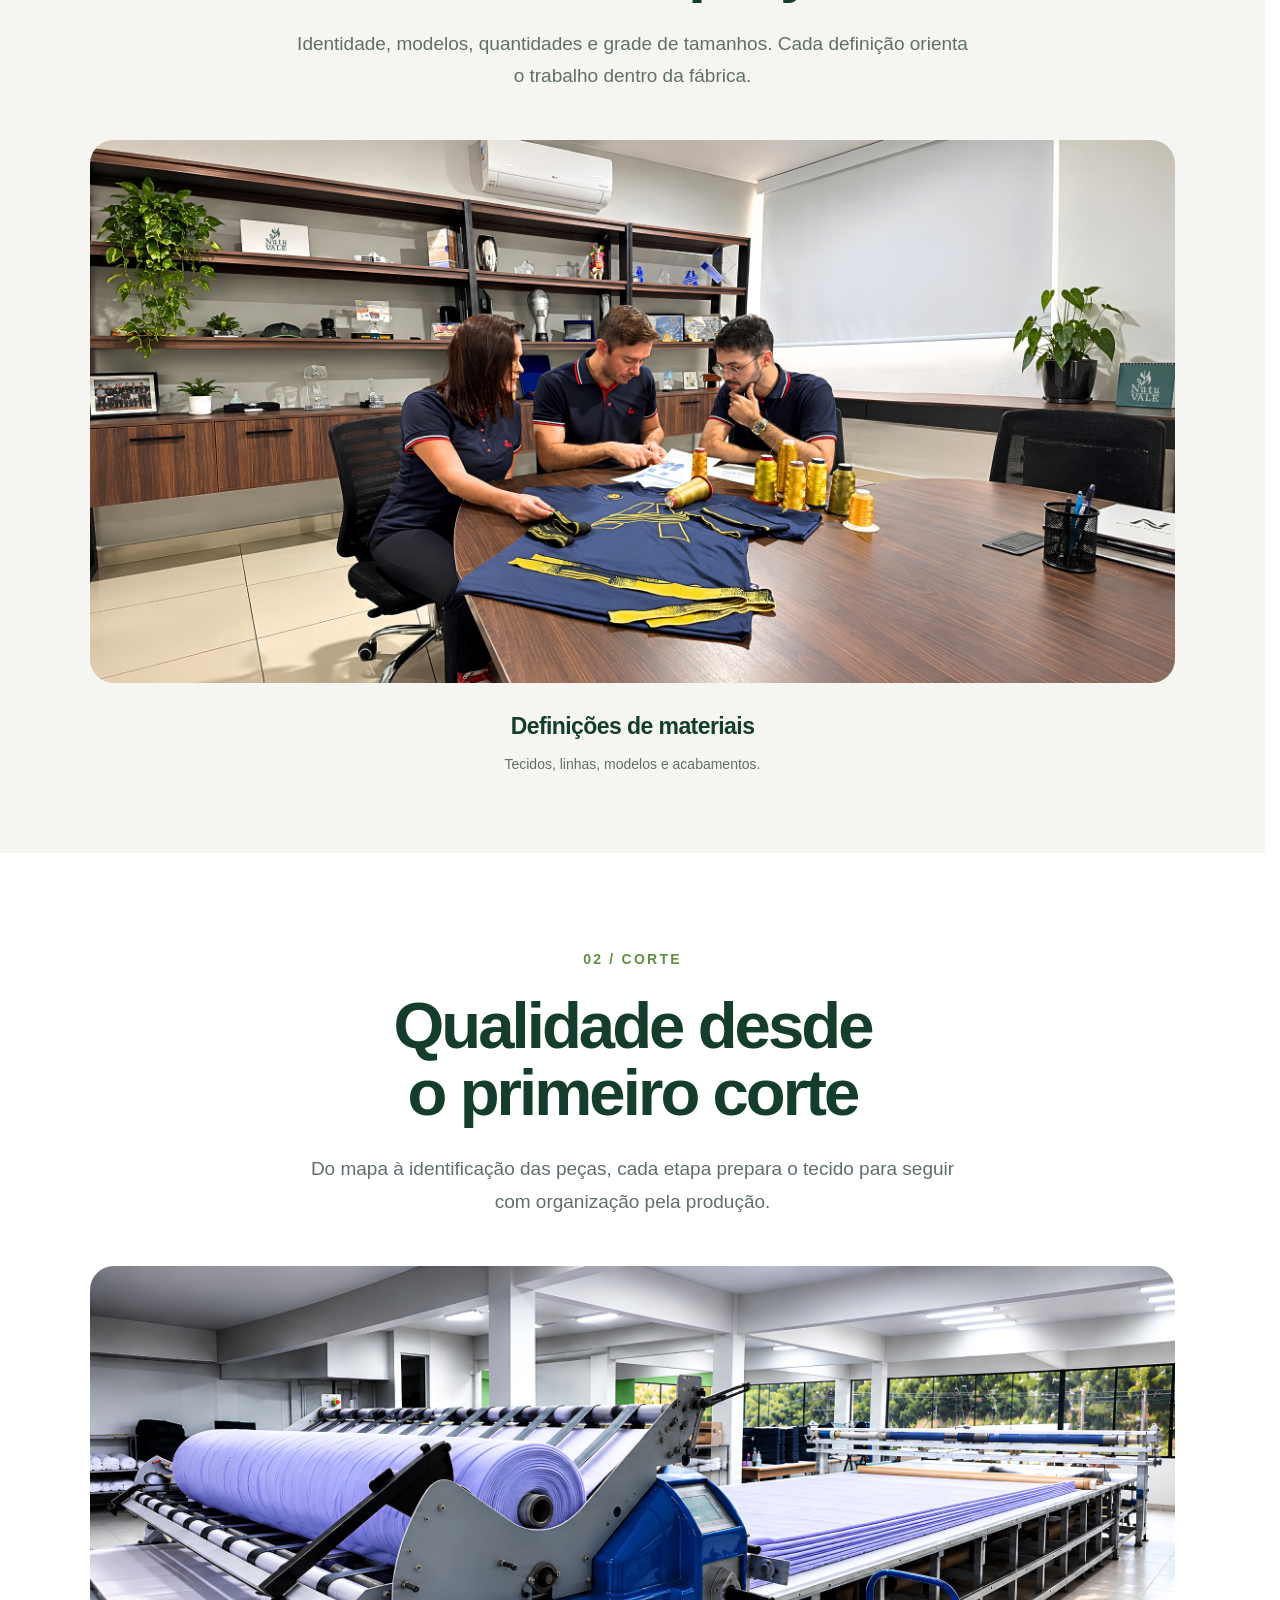
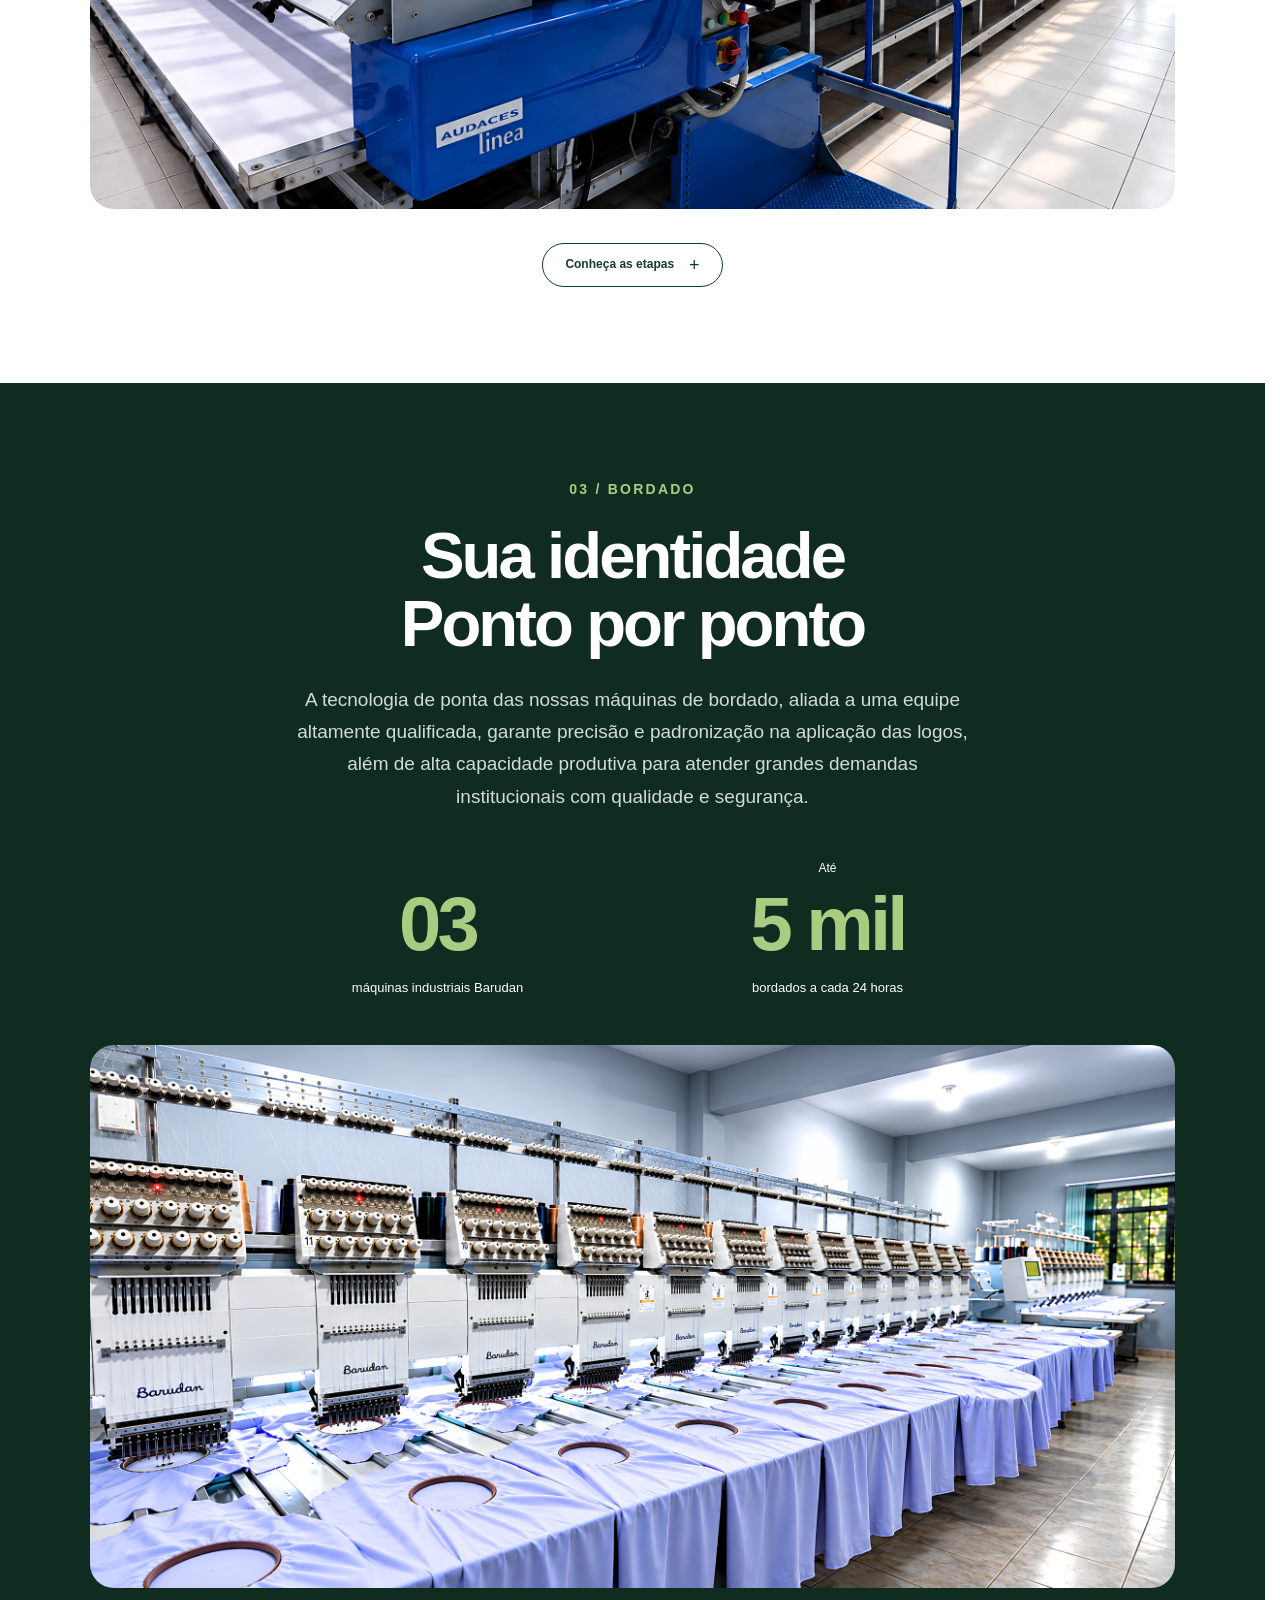
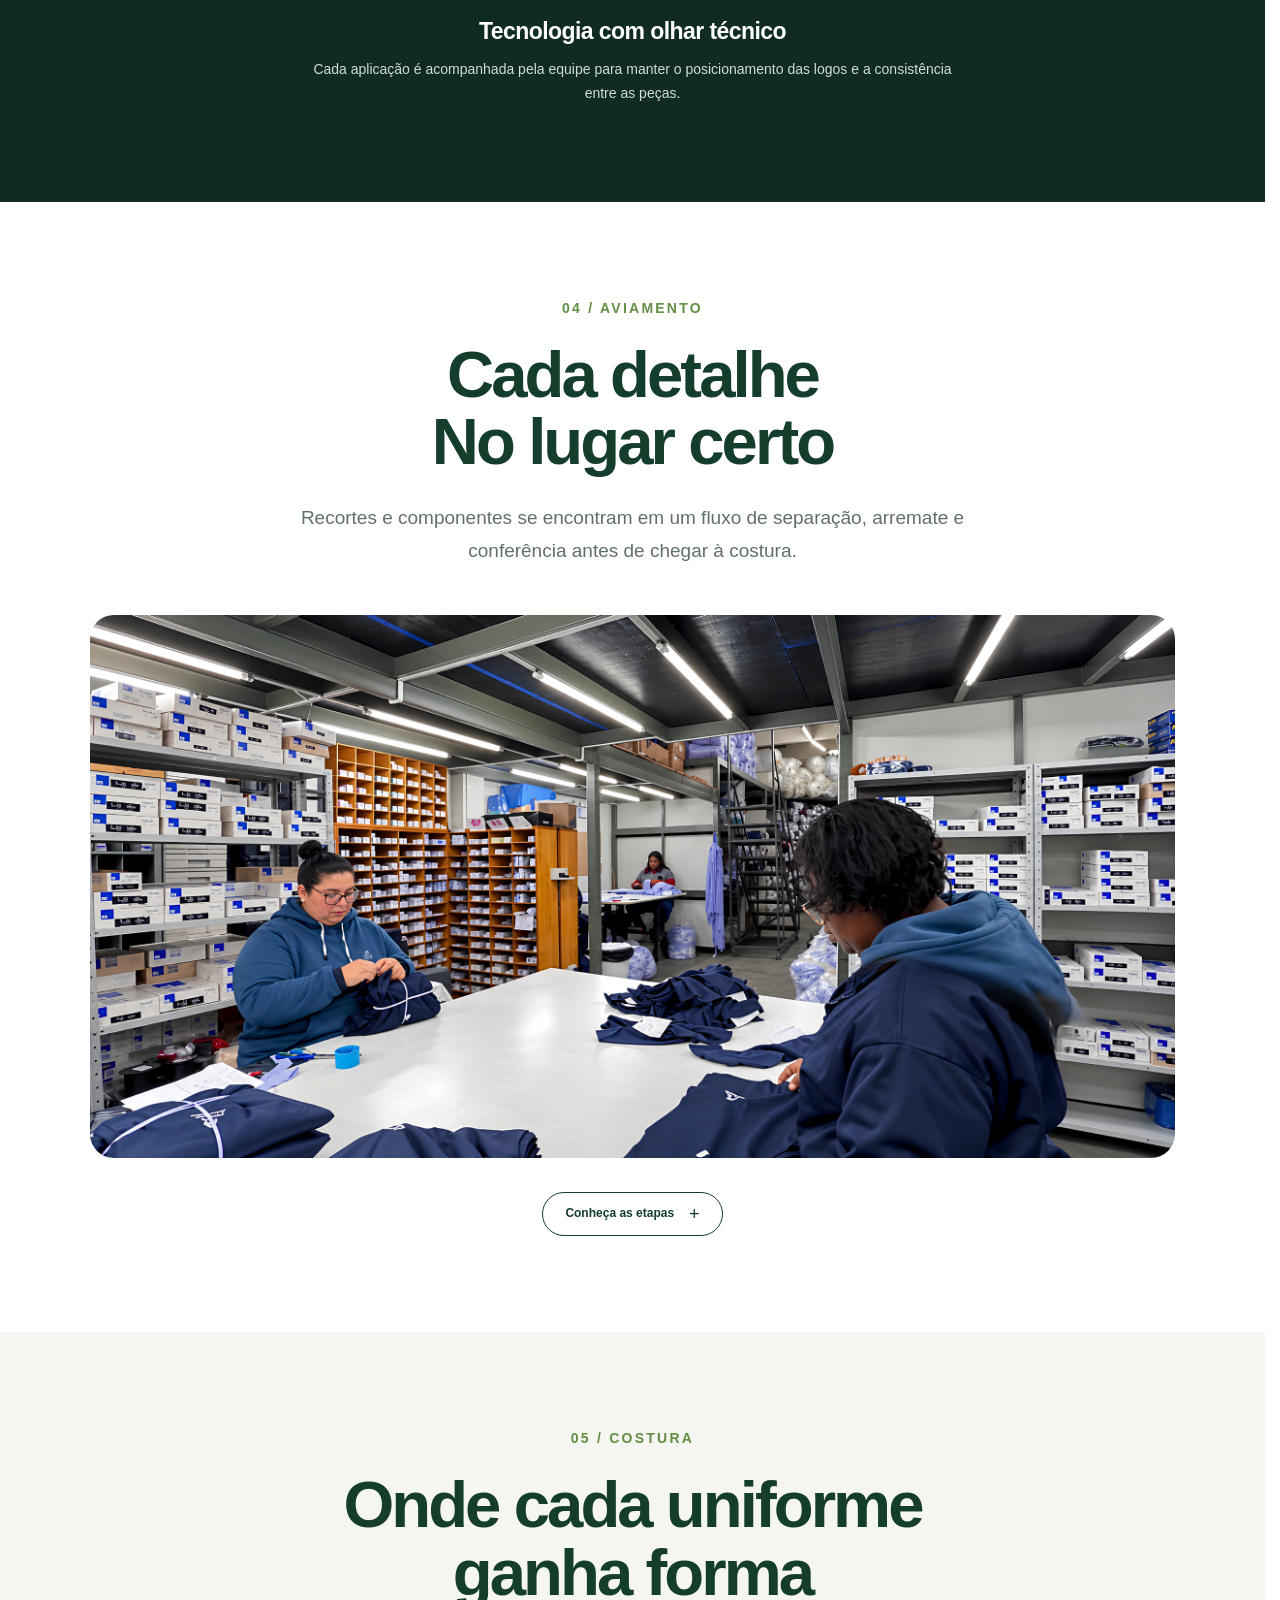
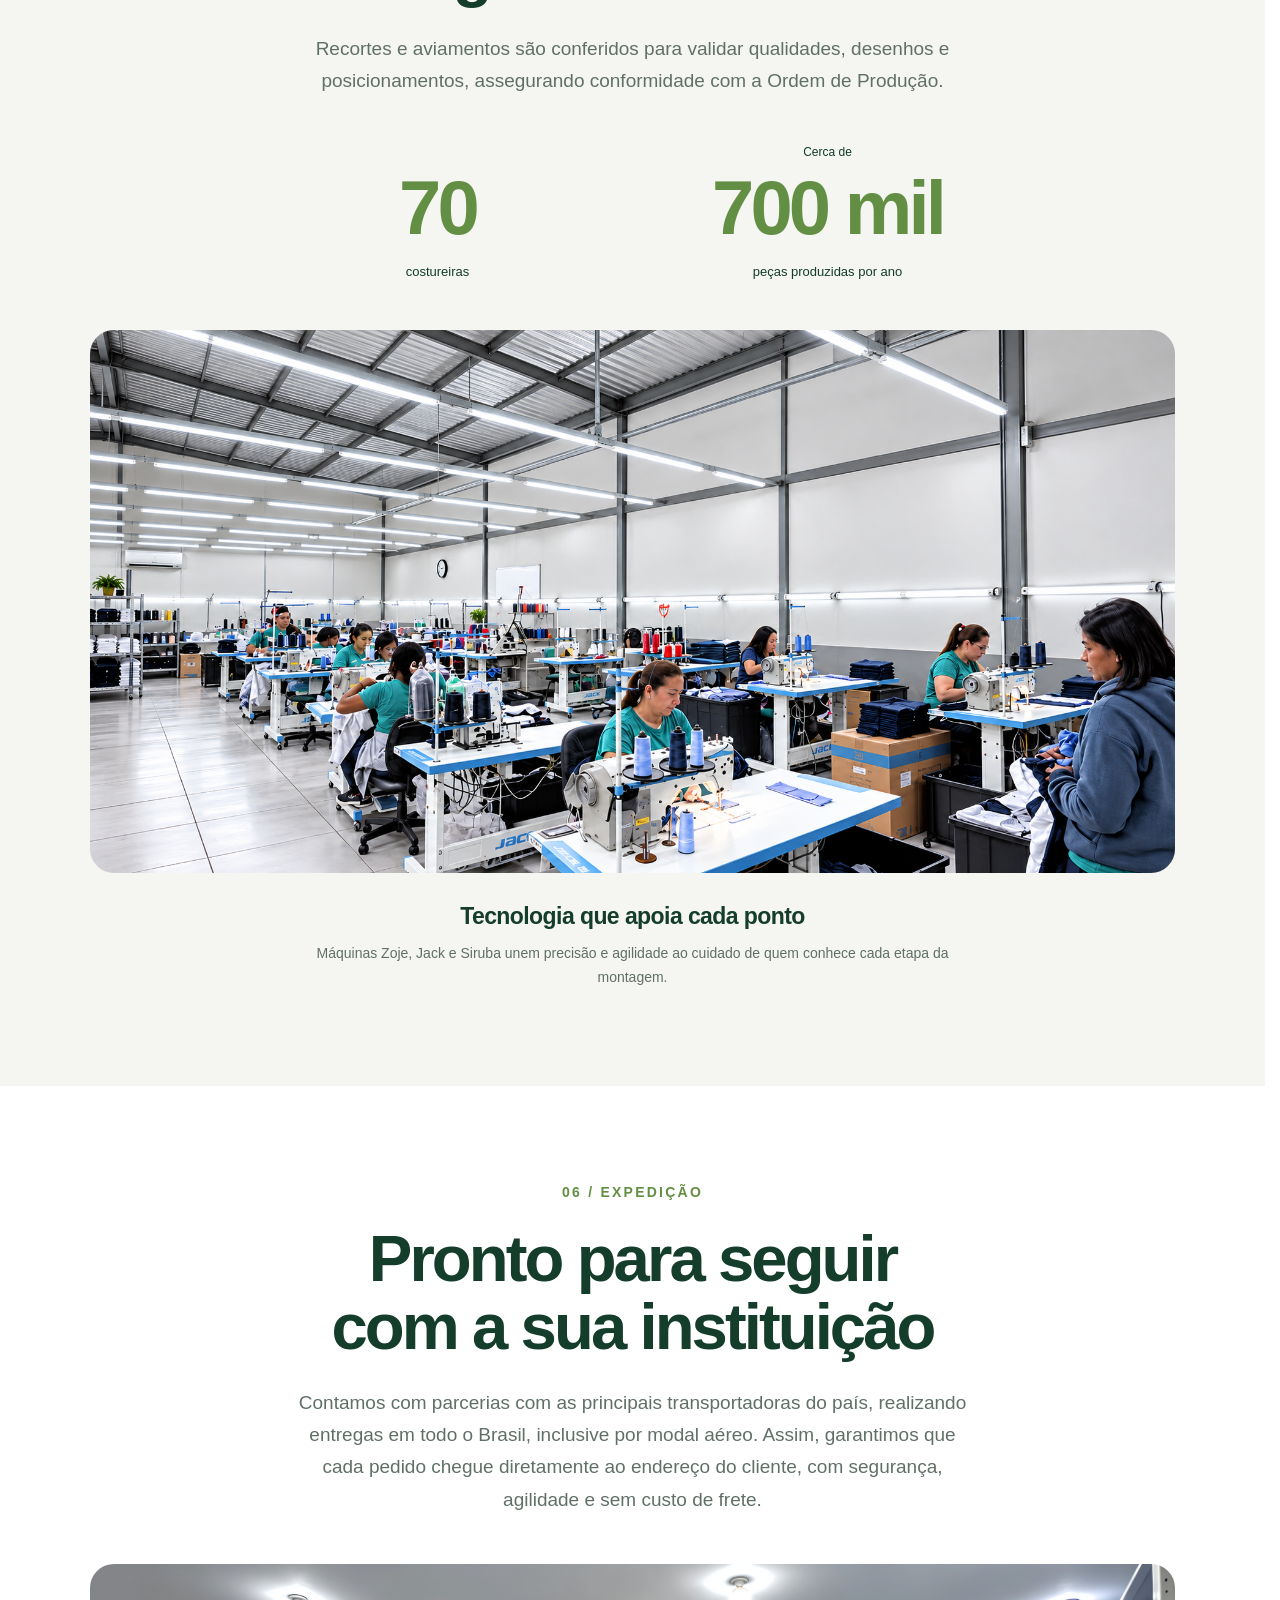
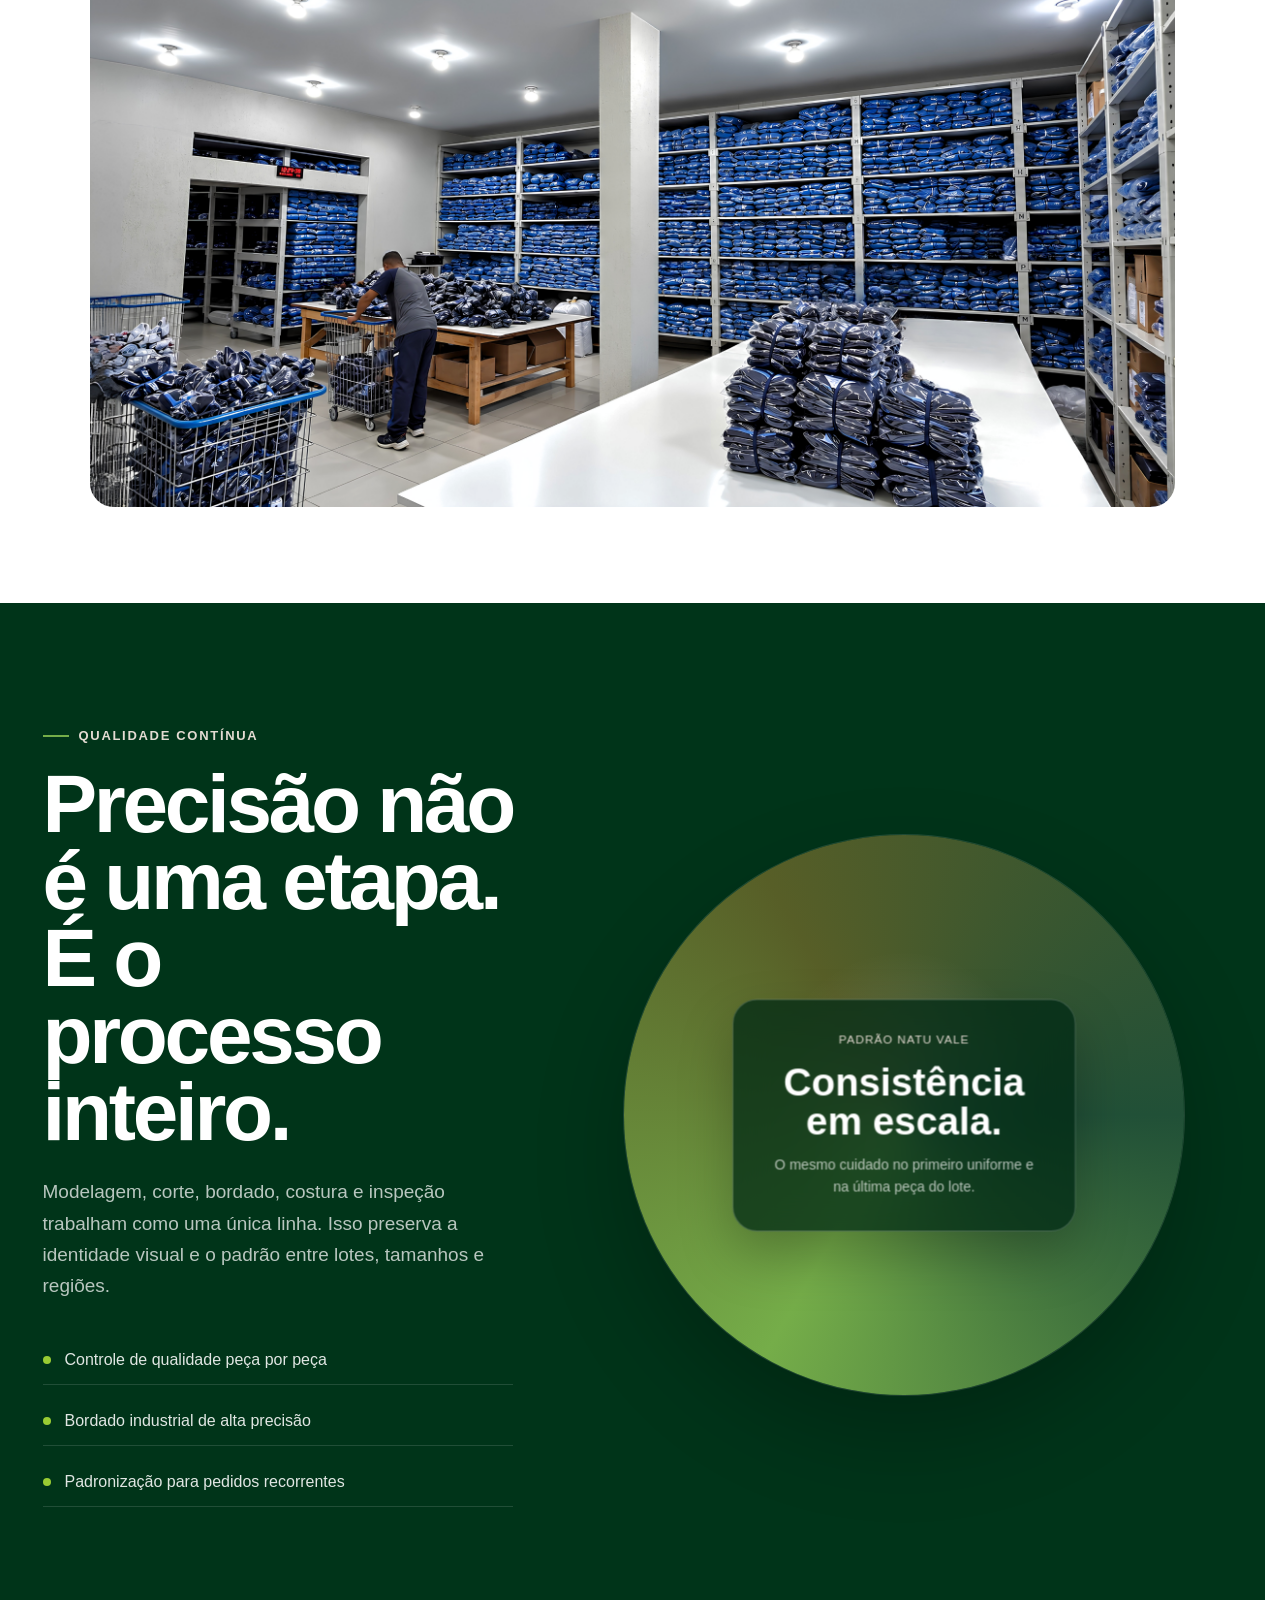
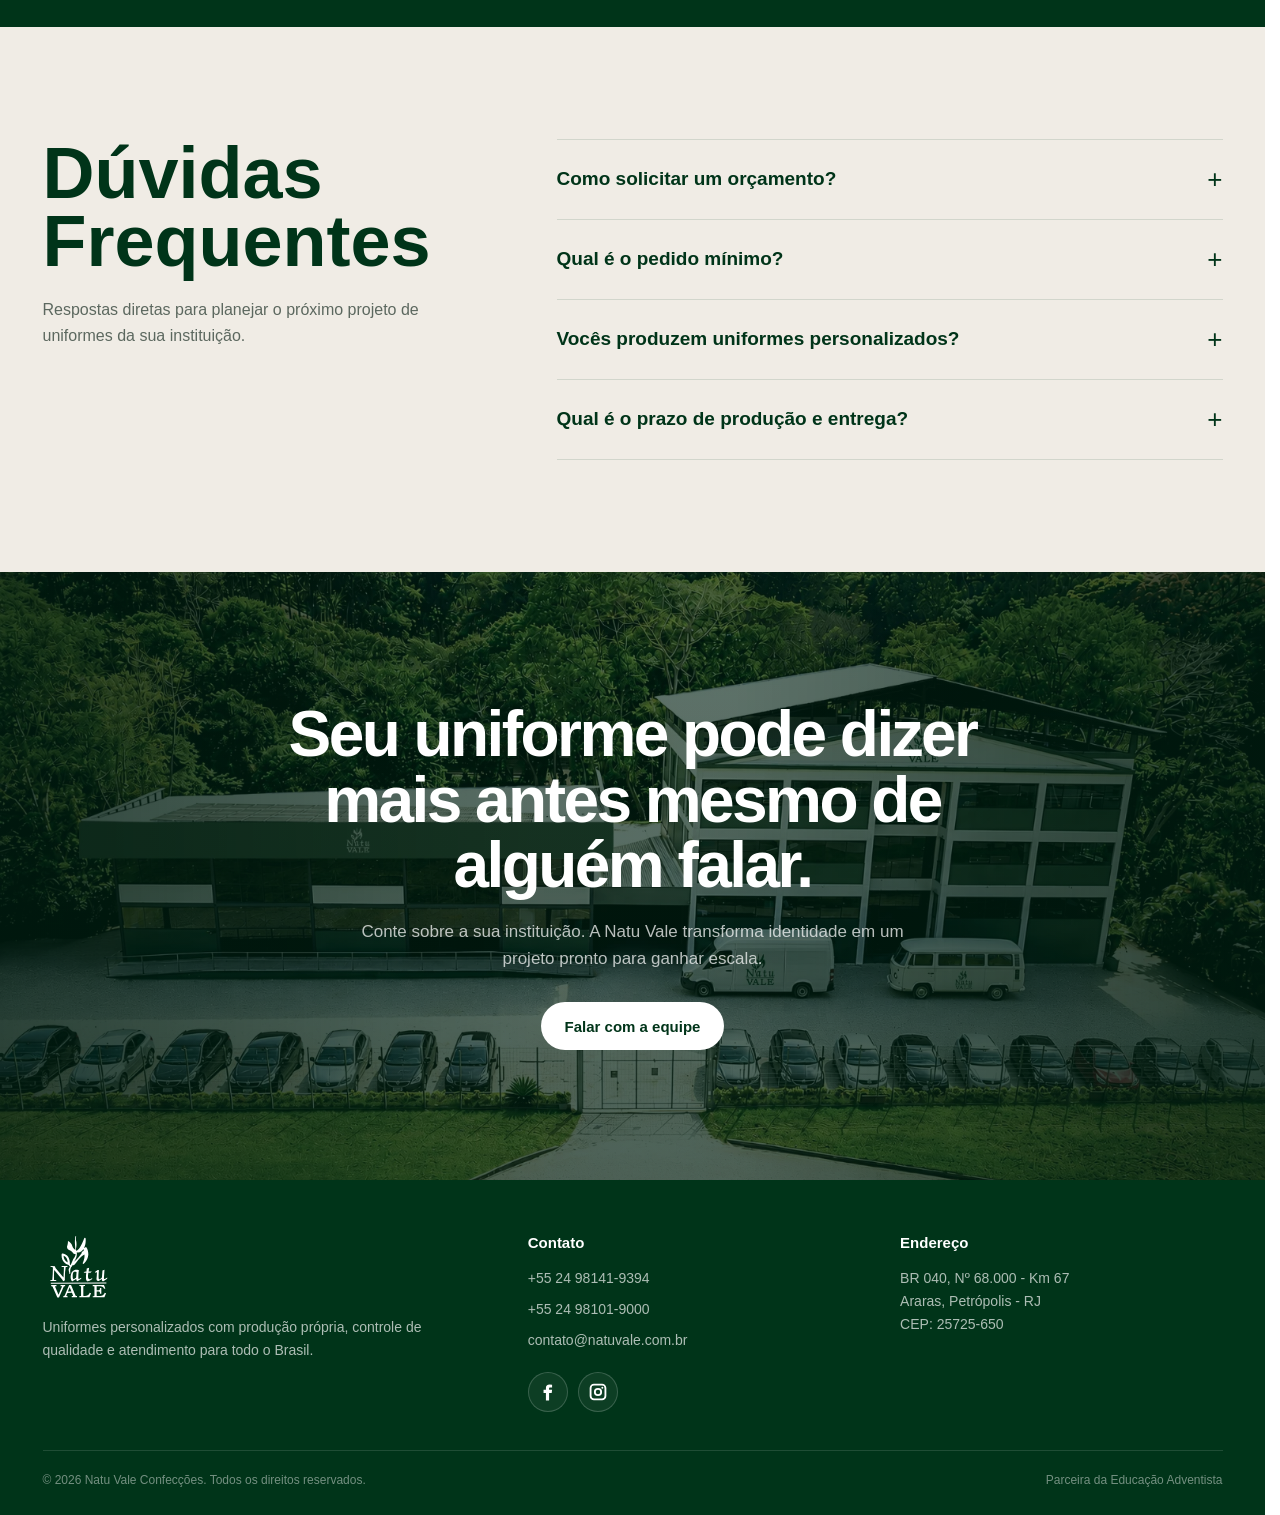
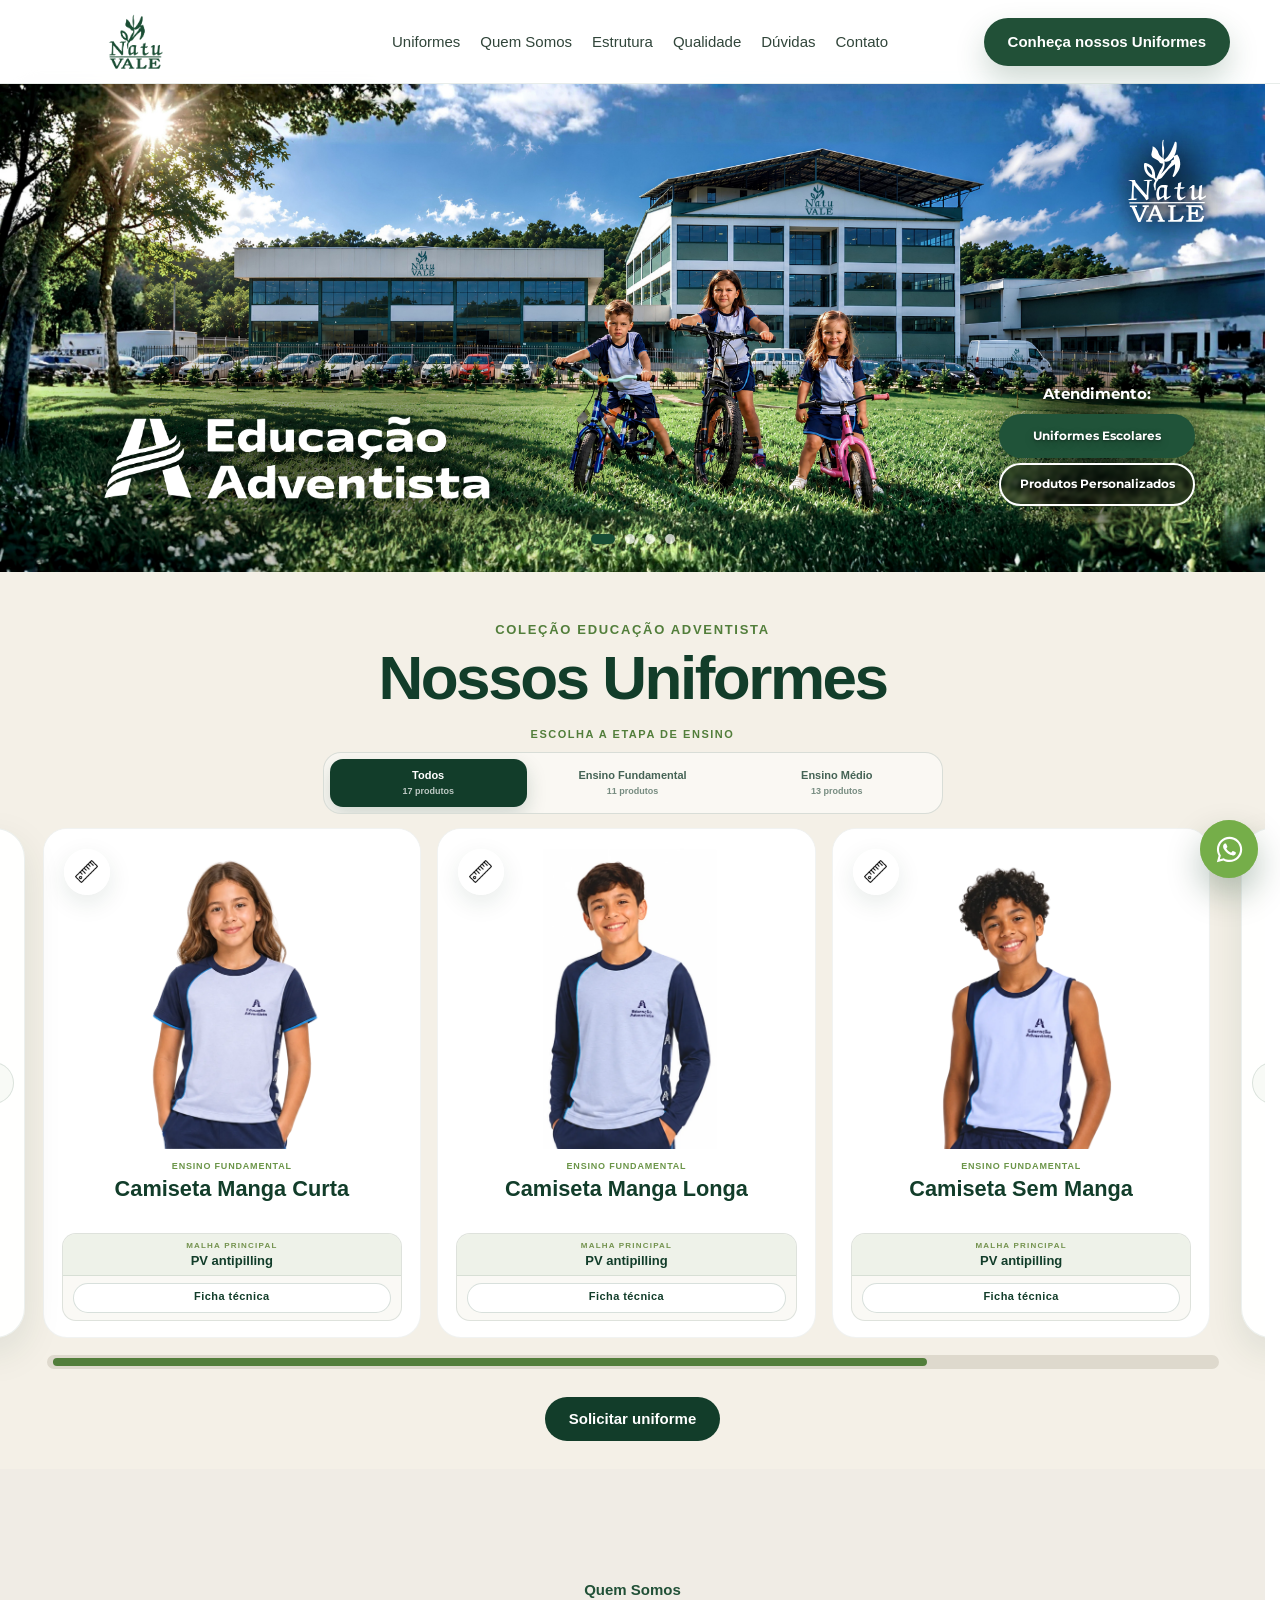
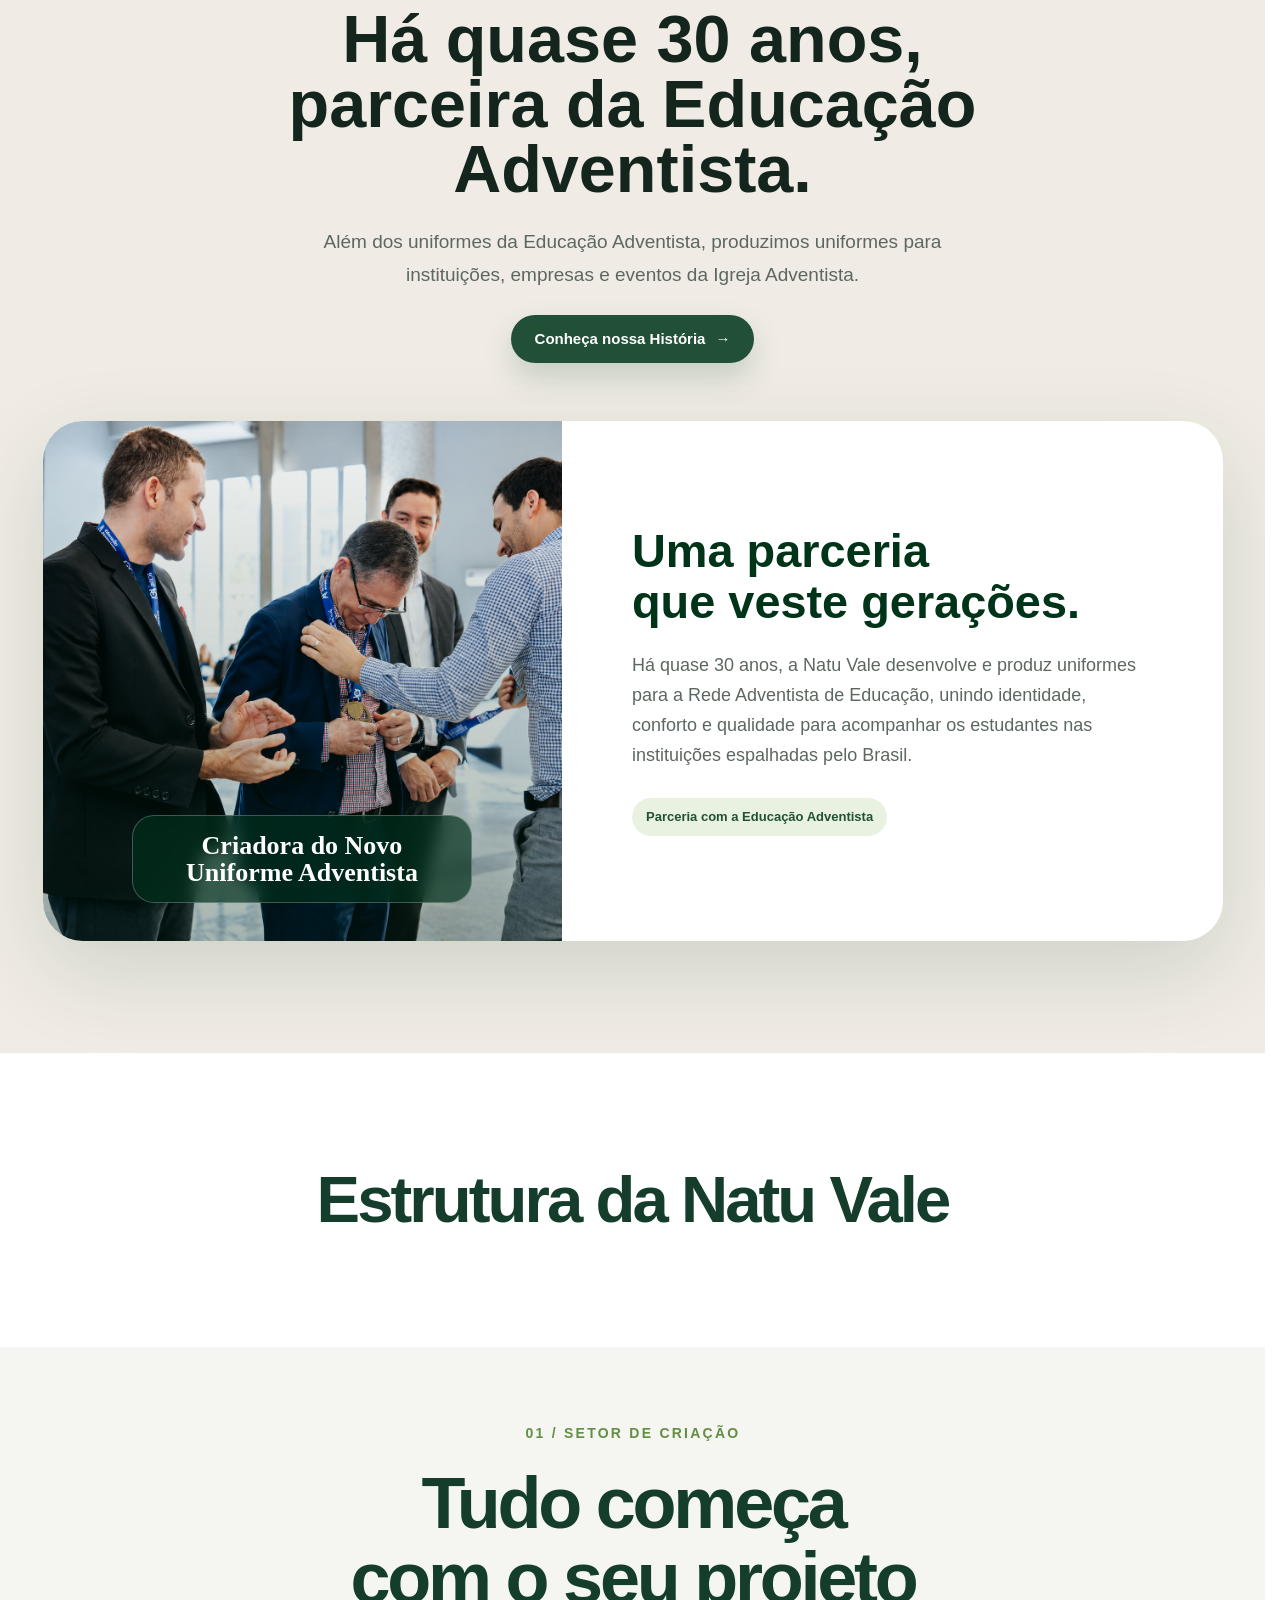
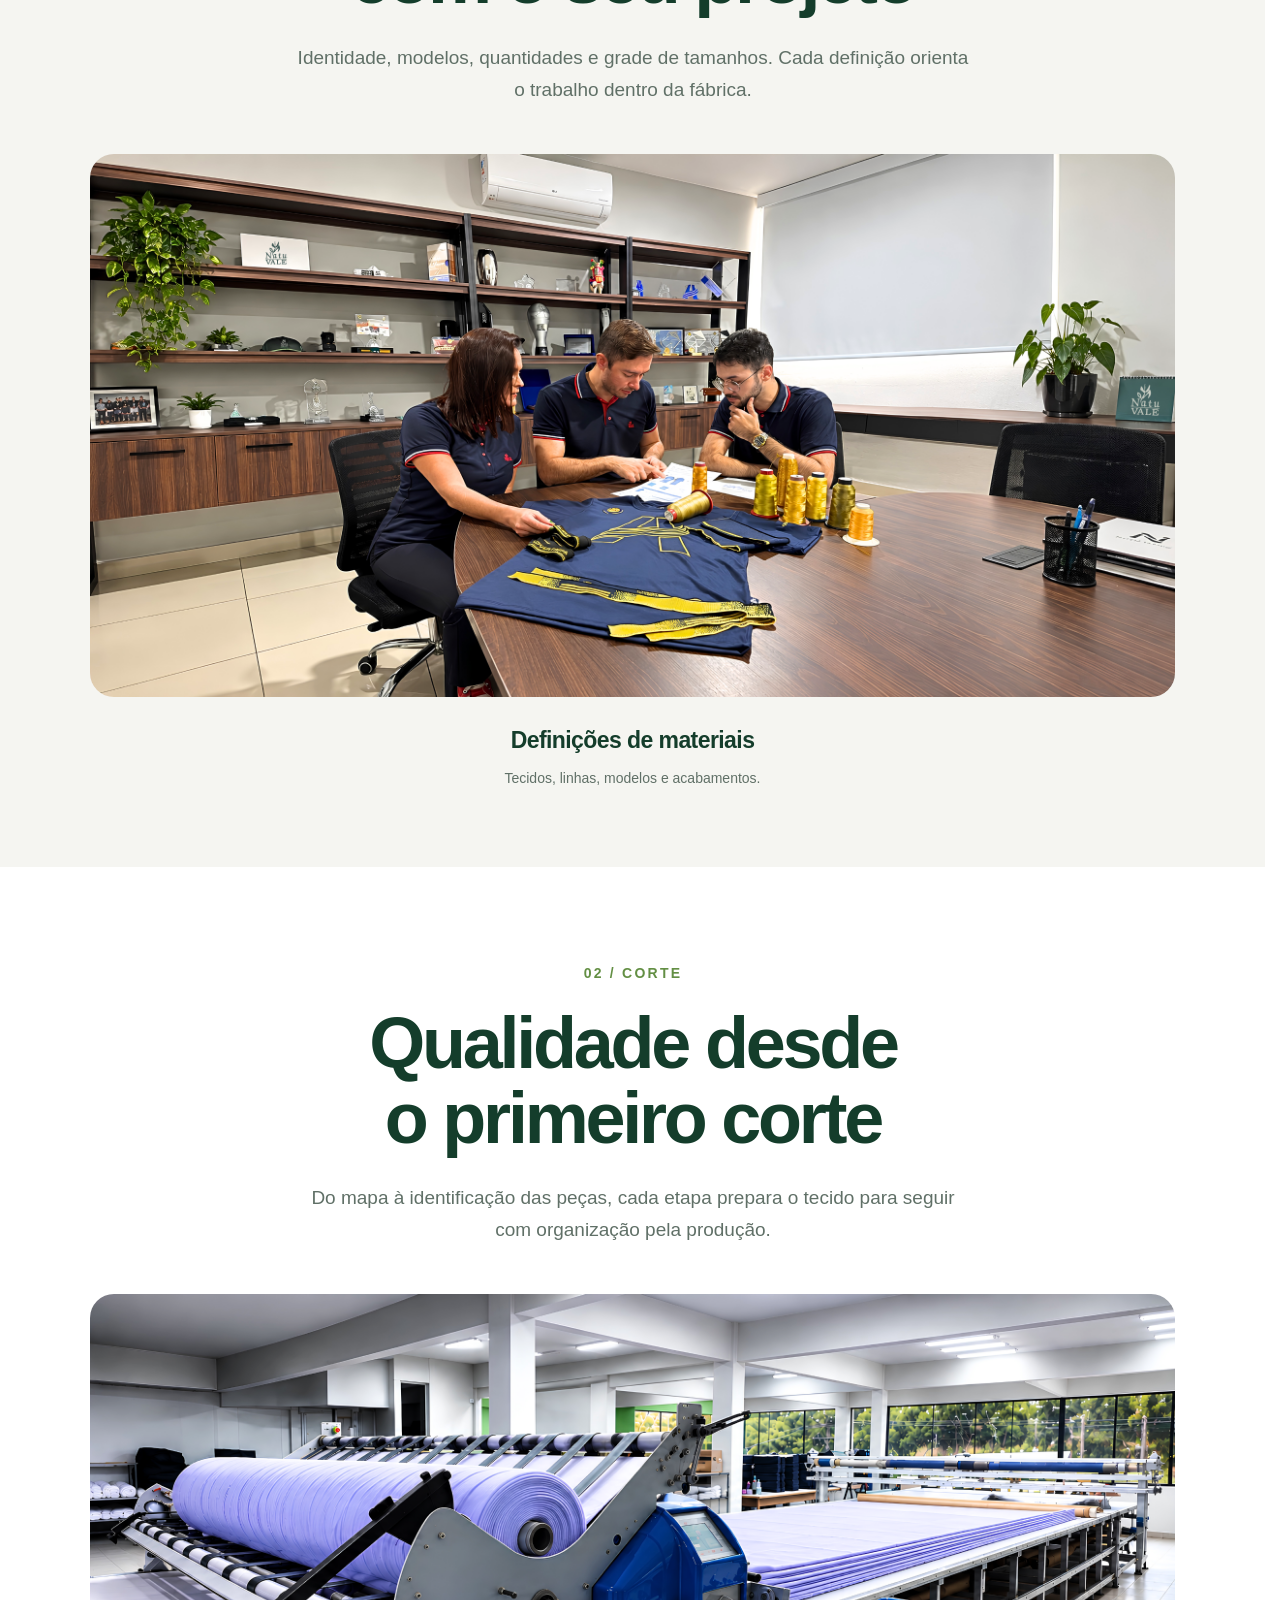
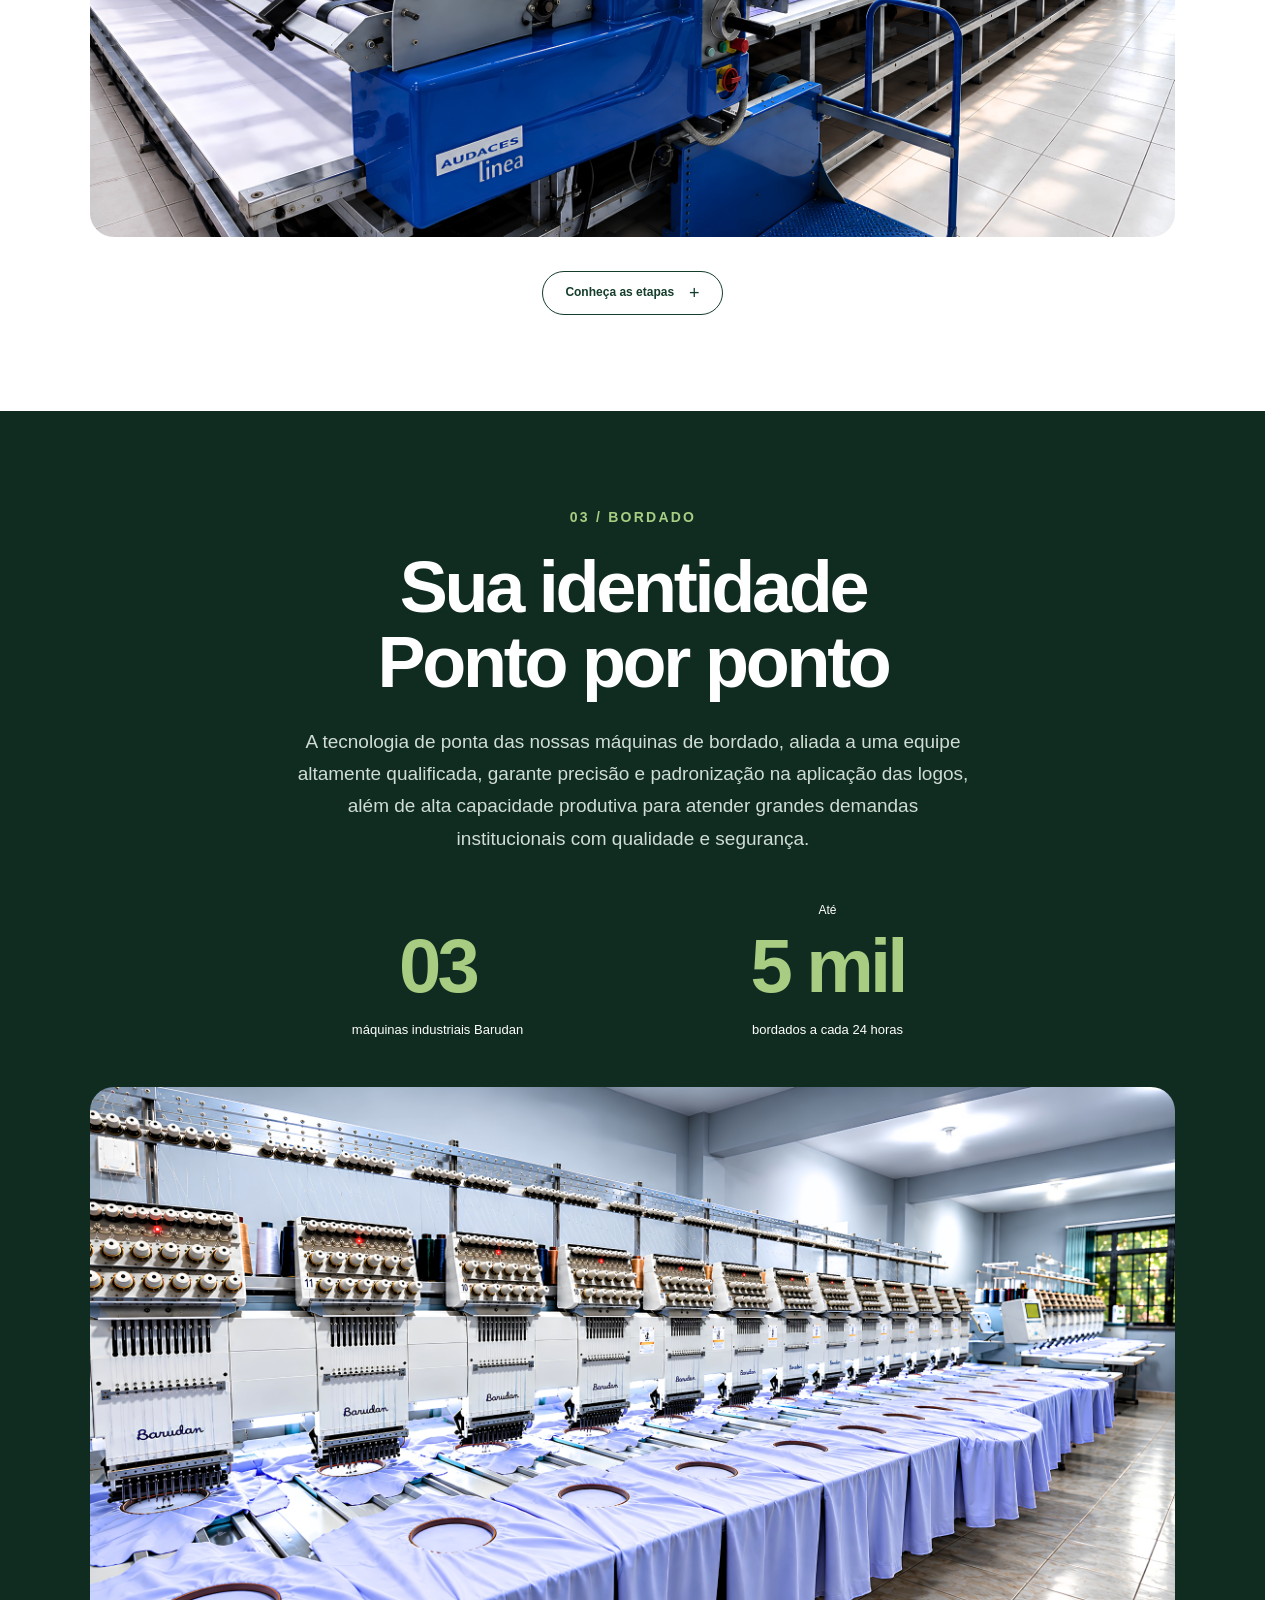
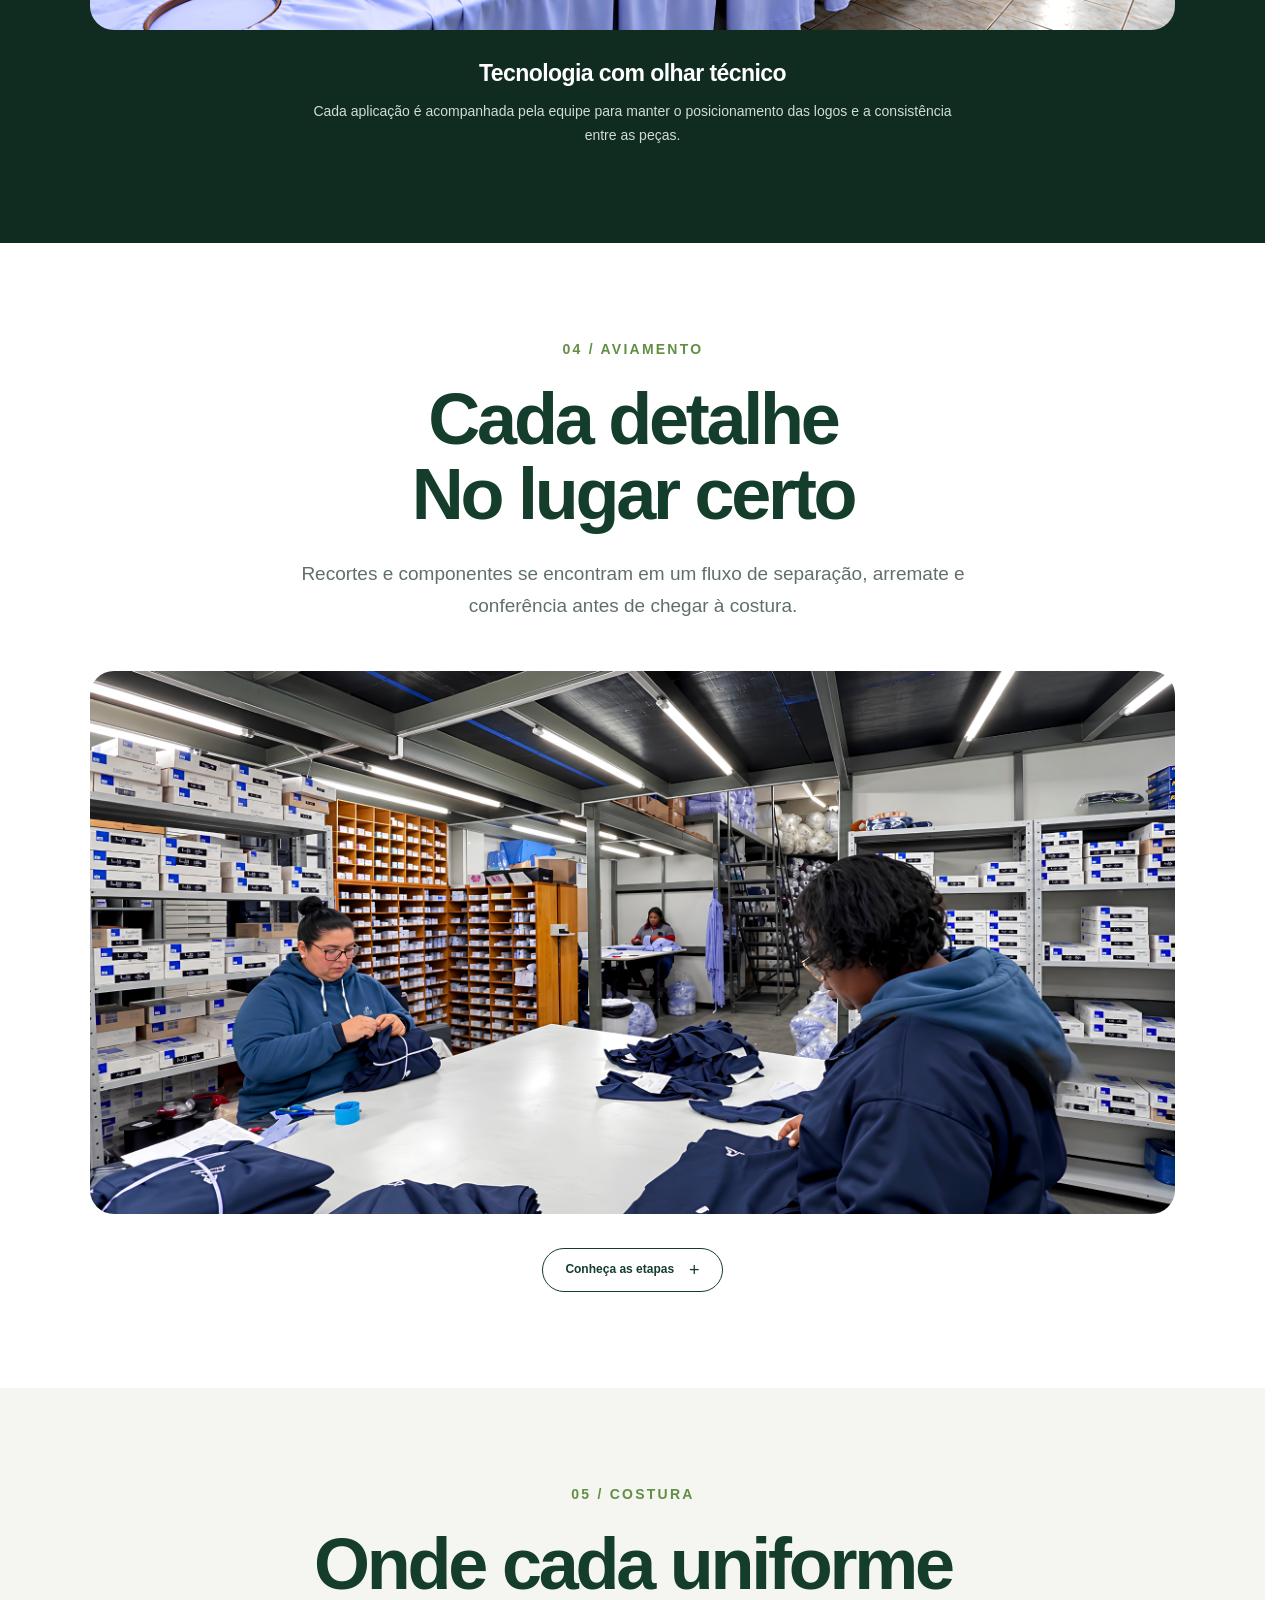
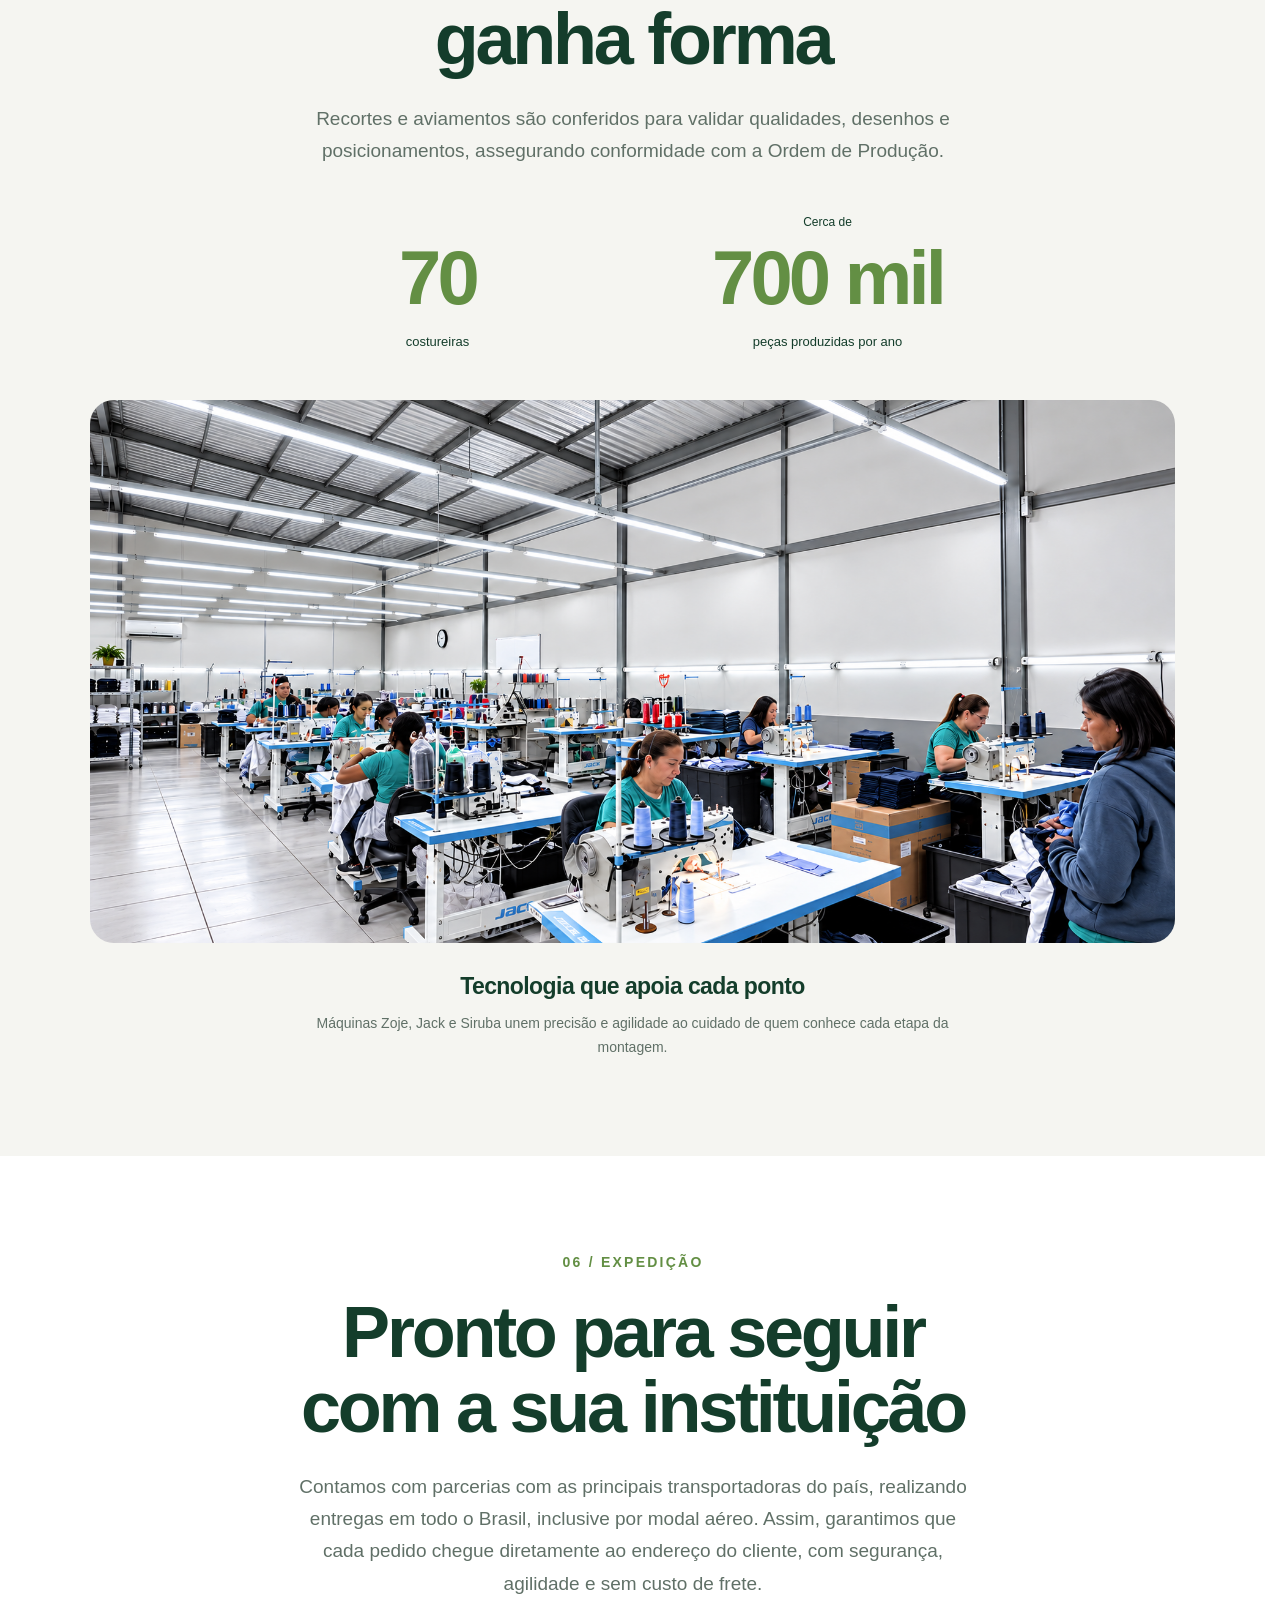
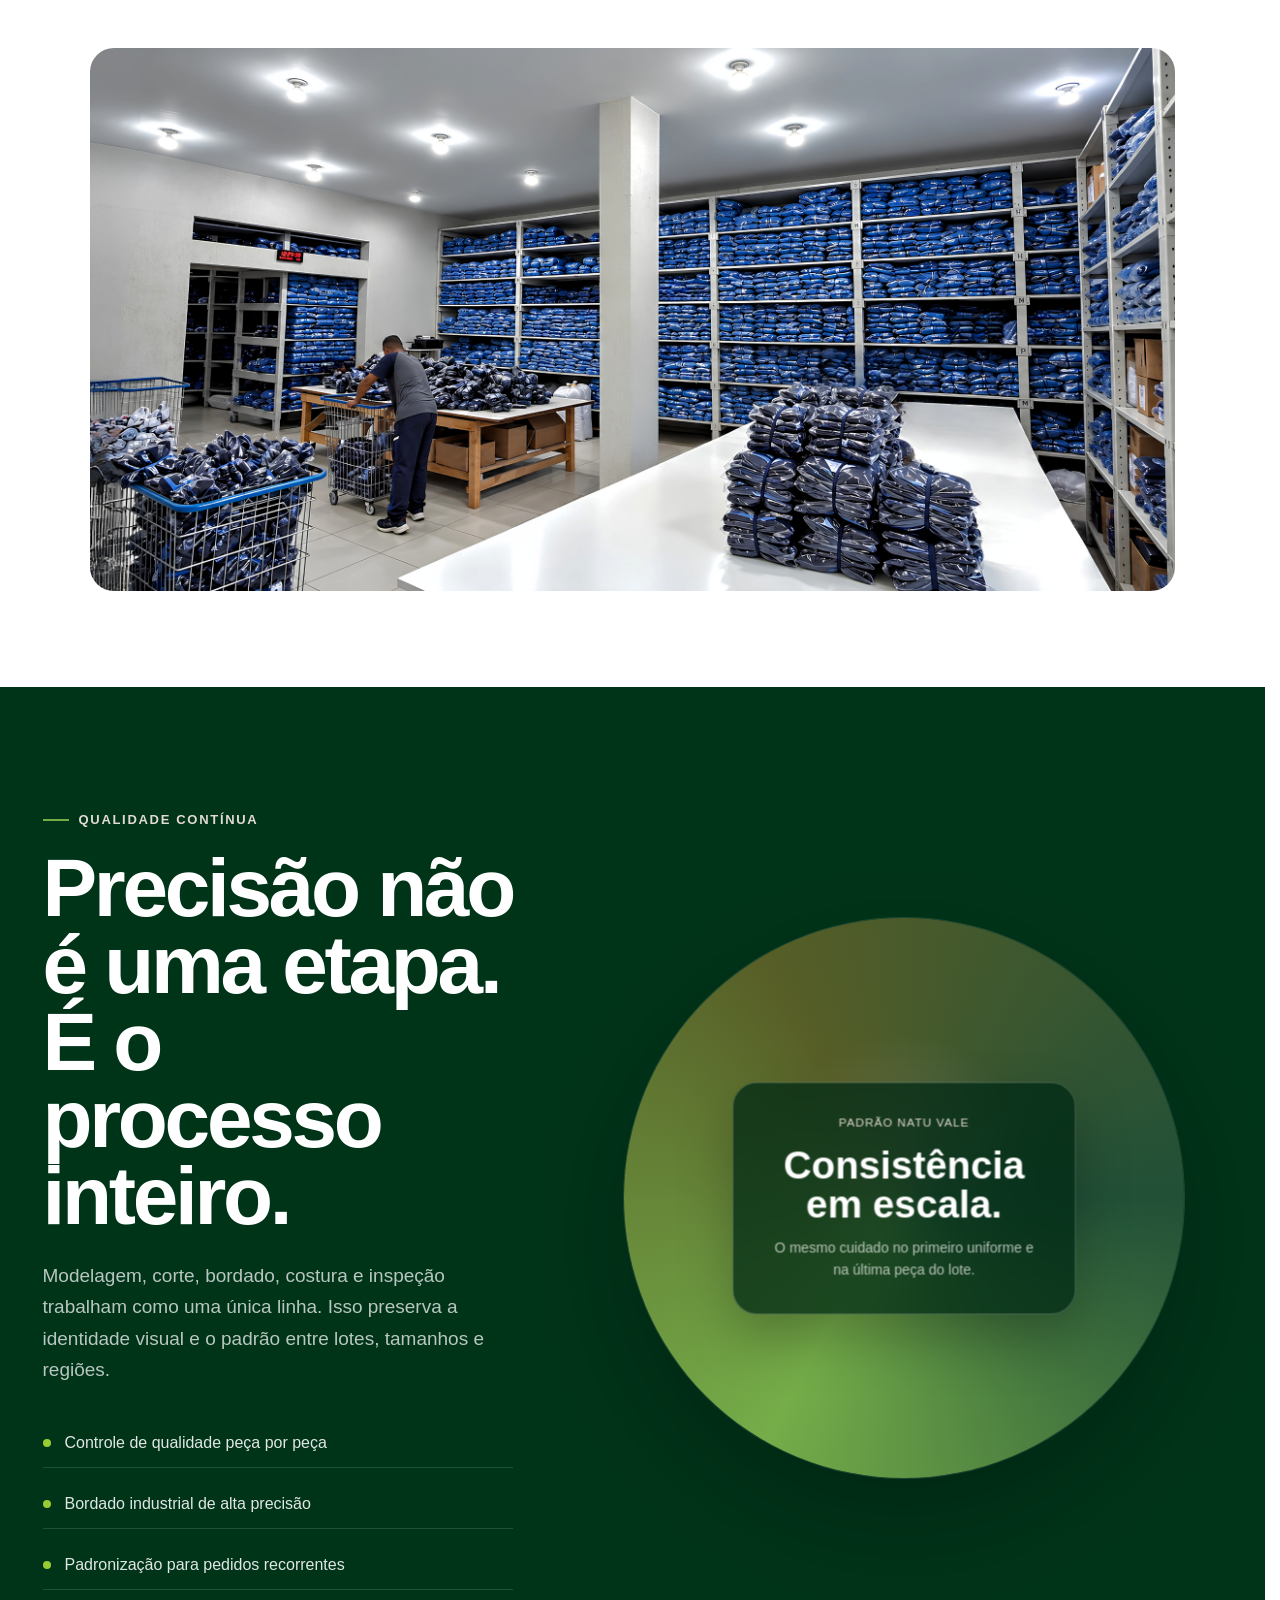
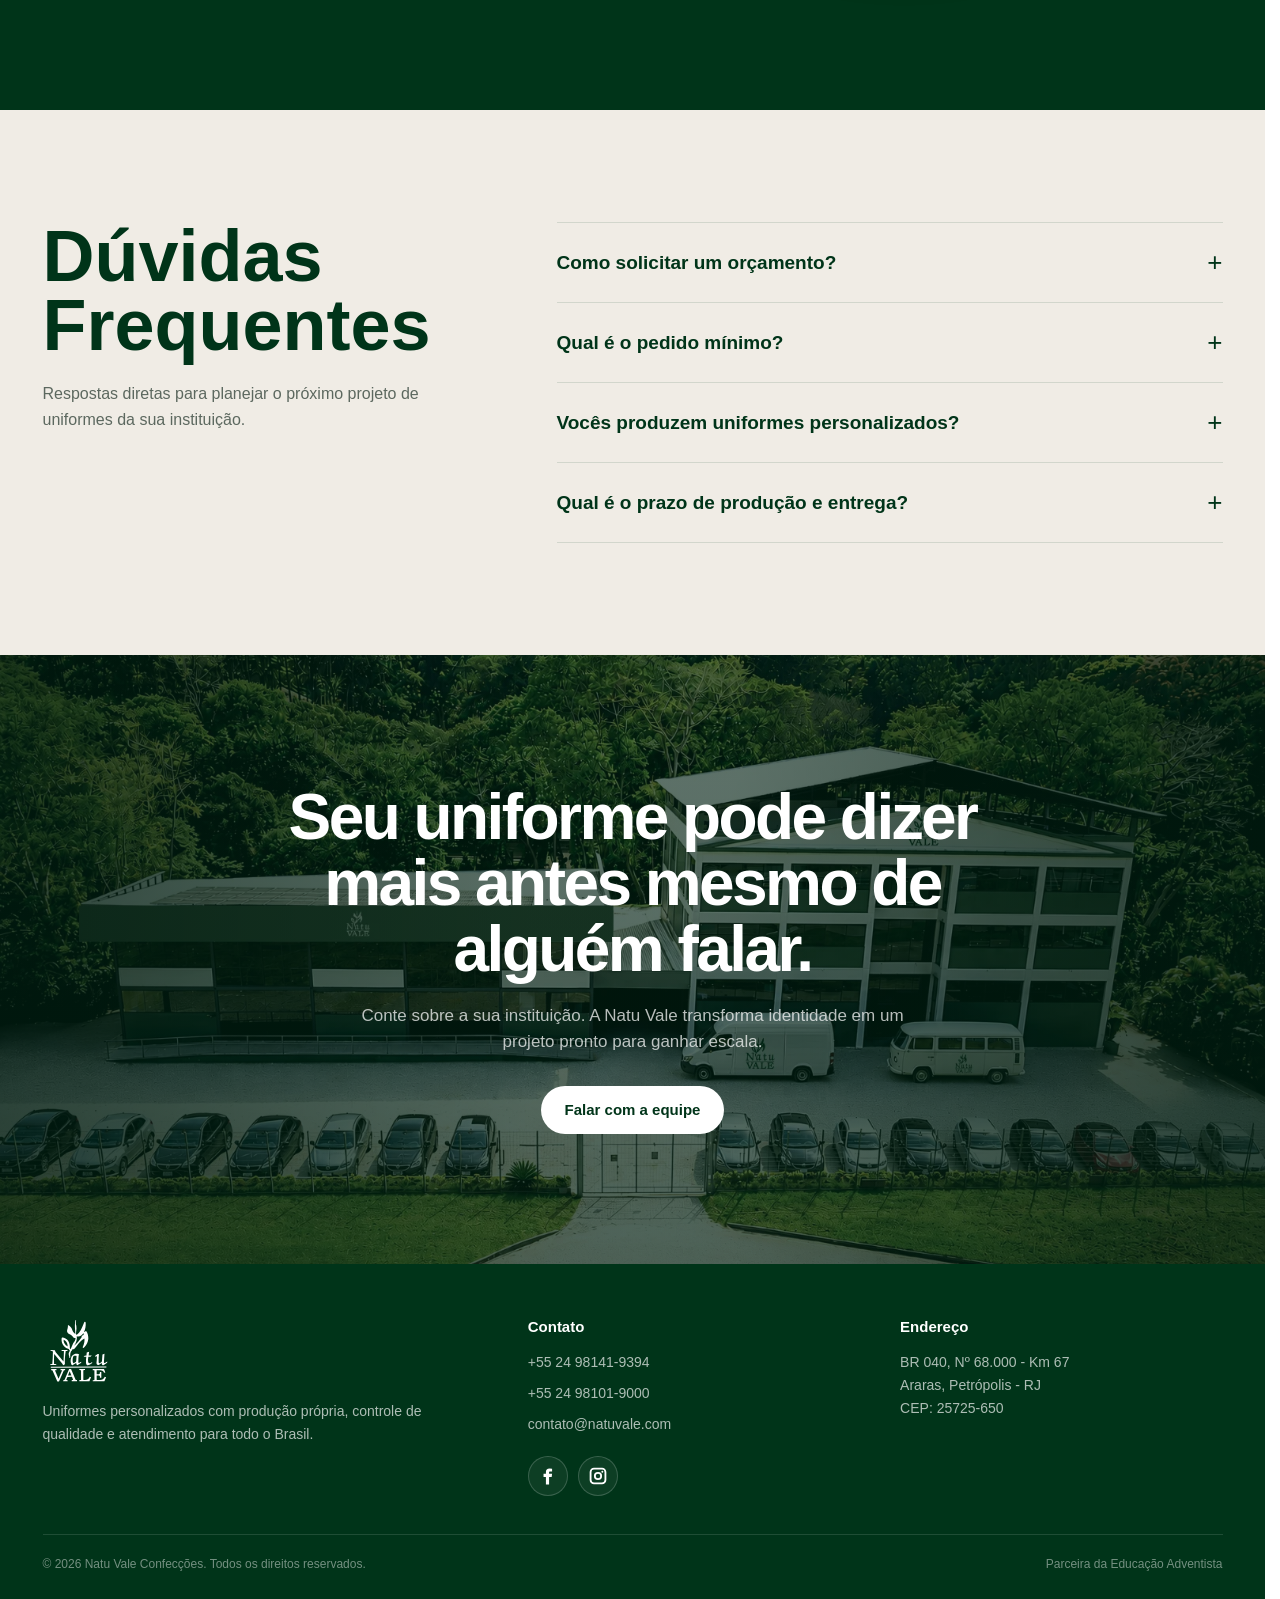
